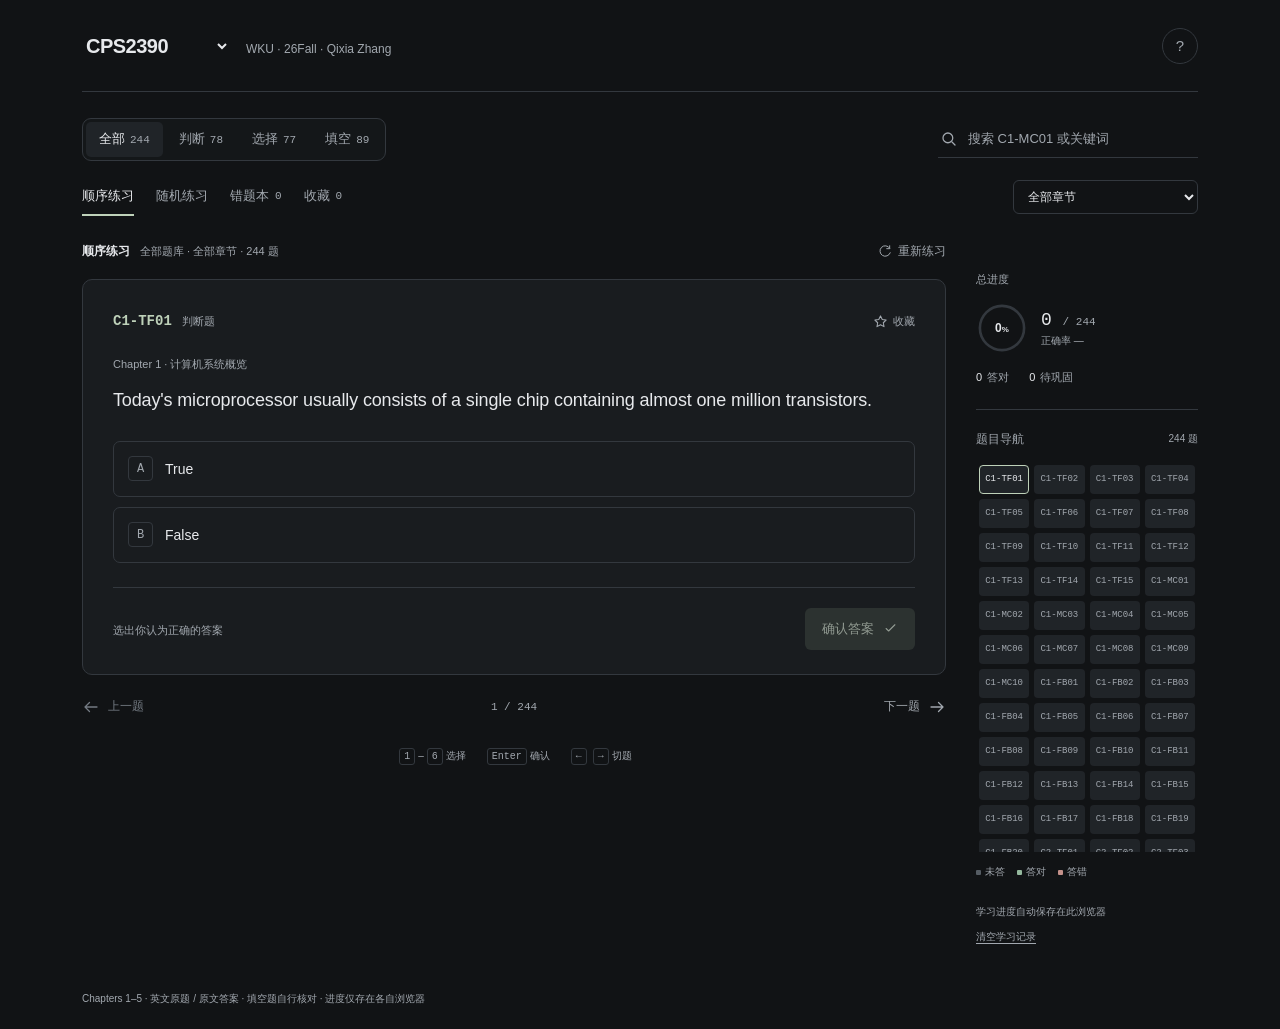
==== index.html @ 34bff373 "Standardize Fall 2026 course metadata, documentation, and repository links" ====
<!doctype html>
<html lang="zh-CN">
<head>
<meta charset="utf-8">
<meta name="viewport" content="width=device-width, initial-scale=1">
<meta name="theme-color" content="#111315">
<meta name="description" content="Wenzhou-Kean CPS2390 Fall 2026 TestBank for Qixia Zhang: 244 questions across Chapters 1–5, including true/false, multiple choice, and fill in the blanks.">
<link rel="icon" href="data:image/svg+xml,%3Csvg xmlns='http://www.w3.org/2000/svg' viewBox='0 0 32 32'%3E%3Crect width='32' height='32' rx='7' fill='%23191c1f'/%3E%3Cpath d='M8 8h6l2 2 2-2h6v16h-6l-2 1-2-1H8zM16 10v15' fill='none' stroke='%23bed1b9' stroke-width='1.5'/%3E%3C/svg%3E">
<title>WKU CPS2390 · Qixia Zhang · 26Fall Practice</title>
<style>
:root{color-scheme:dark;--bg:#111315;--surface:#191c1f;--raised:#202428;--line:#33383e;--ink:#e7e9ec;--muted:#a2a8af;--accent:#bed1b9;--green:#b4d4b8;--red:#e5aaa4;--soft-green:#223029;--soft-red:#352724}
*{box-sizing:border-box}body{margin:0;background:var(--bg);color:var(--ink);font:15px/1.6 -apple-system,BlinkMacSystemFont,"Segoe UI","PingFang SC","Microsoft YaHei",sans-serif}button,input,select{font:inherit;color:inherit}button{cursor:pointer}button,input,select,a{ -webkit-tap-highlight-color:transparent}button{transition:background .15s,border-color .15s}button:disabled{cursor:default}button:focus-visible,input:focus-visible,select:focus-visible,a:focus-visible,summary:focus-visible{outline:2px solid var(--accent);outline-offset:4px}button:active:not(:disabled){transform:translateY(1px)}a{color:var(--accent)}[hidden]{display:none!important}svg{width:18px;height:18px;flex-shrink:0;fill:none;stroke:currentColor;stroke-width:1.7;stroke-linecap:round;stroke-linejoin:round}.sr-only{position:absolute;width:1px;height:1px;padding:0;overflow:hidden;clip:rect(0,0,0,0)}.skip-link{position:fixed;top:0;left:16px;z-index:3;padding:10px;background:var(--raised);transform:translateY(-150%)}.skip-link:focus{transform:translateY(0)}
.app{max-width:1180px;margin:0 auto;padding:0 32px}.topbar{min-height:92px;display:flex;align-items:center;justify-content:space-between;gap:24px;border-bottom:1px solid var(--line)}.brand{display:flex;align-items:baseline;gap:16px;flex-wrap:wrap}.brand h1{font-size:20px;font-weight:650;letter-spacing:-.5px;margin:0}.brand span{font-size:12px;color:var(--muted)}.help-btn{width:36px;height:36px;background:transparent;border:1px solid var(--line);border-radius:50%;color:var(--muted)}.help-btn:hover{color:var(--ink);background:var(--raised)}
.toolbar{padding:26px 0 22px;display:grid;gap:18px}.filter-row,.practice-row{display:flex;align-items:center;justify-content:space-between;gap:16px}.bank-tabs{display:flex;gap:3px;padding:3px;border:1px solid var(--line);border-radius:9px;background:#141719}.bank-tabs button{background:transparent;border:0;padding:7px 13px;border-radius:5px;color:var(--muted);font-size:13px;white-space:nowrap}.bank-tabs button.active{color:var(--ink);background:var(--raised)}.bank-tabs small{font:11px/1.4 ui-monospace,SFMono-Regular,monospace;margin-left:5px;color:var(--muted)}.search-box{display:flex;align-items:center;gap:8px;color:var(--muted);border-bottom:1px solid var(--line);padding:7px 2px;width:260px}.search-box input{background:transparent;border:0;outline:none;width:100%;min-width:0;font-size:13px}.search-box:focus-within{border-color:var(--accent)}.search-box input::placeholder{color:var(--muted)}
.modes{display:flex;gap:22px;flex-wrap:wrap}.mode{display:flex;align-items:center;gap:6px;background:none;border:0;border-bottom:2px solid transparent;padding:7px 0;color:var(--muted);font-size:13px}.mode.active{color:var(--ink);border-color:var(--accent)}.mode:hover{color:var(--ink)}.count{font:11px ui-monospace,SFMono-Regular,monospace;color:var(--muted)}.mode .count:empty{display:none}select{max-width:240px;font-size:12px;background:var(--bg);border:1px solid var(--line);border-radius:6px;padding:8px 30px 8px 10px}.layout{display:grid;grid-template-columns:minmax(0,1fr) 222px;gap:30px;align-items:start}.practice-column{min-width:0}.scope{display:flex;justify-content:space-between;align-items:center;gap:12px;margin:0 0 14px}.scope-title{font-size:12px;font-weight:600}.scope-title small{font-size:11px;color:var(--muted);font-weight:400;margin-left:10px}.text-btn{display:inline-flex;align-items:center;gap:6px;padding:4px 0;background:none;border:0;color:var(--muted);font-size:12px}.text-btn:hover{color:var(--ink)}.text-btn svg{width:14px;height:14px}
.question-card{padding:28px 30px 24px;background:var(--surface);border:1px solid var(--line);border-radius:10px;scroll-margin-top:20px;overflow-wrap:anywhere}.question-top{display:flex;justify-content:space-between;align-items:center;gap:10px;margin-bottom:16px}.question-id{display:flex;gap:10px;align-items:baseline}.question-id strong{font:600 14px ui-monospace,SFMono-Regular,monospace;color:var(--accent)}.question-id small{font-size:11px;color:var(--muted)}.bookmark{display:flex;align-items:center;gap:5px;font-size:11px;background:none;border:0;color:var(--muted);padding:5px 0}.bookmark svg{width:15px;height:15px}.bookmark.active{color:var(--accent)}.bookmark.active svg{fill:var(--accent)}.question-tag{font-size:11px;color:var(--muted)}.question-text{font-size:19px;font-weight:550;line-height:1.7;letter-spacing:-.15px;margin:10px 0 25px;overflow-wrap:anywhere}.options{display:grid;gap:10px}.option{display:flex;gap:12px;align-items:center;width:100%;min-height:56px;padding:12px 14px;text-align:left;border:1px solid var(--line);border-radius:7px;background:transparent;font-size:14px;line-height:1.6}.option:not(:disabled):hover{background:var(--raised);border-color:#59616b}.letter{display:grid;place-items:center;width:25px;height:25px;flex-shrink:0;font:12px ui-monospace,SFMono-Regular,monospace;color:var(--muted);border:1px solid var(--line);border-radius:4px}.option-copy{flex:1;overflow-wrap:anywhere}.option.selected{background:var(--raised);border-color:var(--accent)}.option.selected .letter{color:var(--accent);border-color:var(--accent)}.option.correct{background:var(--soft-green);border-color:#5c8065}.option.correct .letter{color:var(--green);border-color:#63836b}.option.incorrect{background:var(--soft-red);border-color:#a47570}.option.incorrect .letter{color:var(--red);border-color:#a47570}.result-icon{font-weight:650;color:var(--green)}.incorrect .result-icon{color:var(--red)}.option:disabled{opacity:1}.card-footer{display:flex;justify-content:space-between;align-items:center;gap:12px;margin-top:24px;padding-top:20px;border-top:1px solid var(--line)}.hint{font-size:11px;color:var(--muted)}.primary,.secondary{display:inline-flex;justify-content:center;align-items:center;gap:9px;min-height:42px;border-radius:6px;padding:9px 16px;font-size:13px;font-weight:550;border:1px solid transparent}.primary{background:var(--accent);color:#182219}.primary:hover{background:#d1dfcd}.primary:disabled{background:#2c3230;color:#929b92}.secondary{background:transparent;border-color:var(--line);color:var(--ink)}.secondary:hover{background:var(--raised)}.primary svg{width:15px;height:15px}
.explanation{margin-top:22px;padding:18px 18px 18px 20px;border-left:2px solid #739b7d;background:#1c2721;border-radius:0 6px 6px 0}.explanation.wrong{background:#2b2421;border-color:#b78d78}.feedback-title{display:flex;align-items:center;gap:7px;color:var(--green);font-size:13px;font-weight:600}.explanation.wrong .feedback-title{color:#e2baa2}.explanation p{margin:10px 0 0;line-height:1.9;font-size:13px;color:#d1dbd2;overflow-wrap:anywhere}.source-note{margin-top:14px;border-top:1px solid #39483d;padding-top:12px;font-size:11px;line-height:1.8;color:#b4c2b6}.source-note strong{display:block;font-weight:550;margin-bottom:4px}.navigation{display:flex;justify-content:space-between;align-items:center;gap:10px;margin:12px 0 0}.nav-btn{display:flex;align-items:center;gap:8px;border:0;background:none;color:var(--muted);padding:10px 0;font-size:12px}.nav-btn:hover{color:var(--ink)}.nav-btn:disabled{color:#747b83}.position{font:11px ui-monospace,SFMono-Regular,monospace;color:var(--muted)}.keyboard-tips{display:flex;justify-content:center;gap:18px;font-size:10px;color:var(--muted);margin-top:22px}kbd{font:10px ui-monospace,SFMono-Regular,monospace;border:1px solid var(--line);padding:2px 4px;border-radius:3px;margin:0 3px}
.right-column{padding-top:33px}.progress-panel{border-bottom:1px solid var(--line);padding-bottom:22px;margin-bottom:20px}.progress-panel h2{font-size:11px;font-weight:500;color:var(--muted);margin:0 0 14px}.progress-summary{display:flex;align-items:center;gap:13px}.ring{position:relative;display:grid;place-items:center;width:52px;height:52px;flex-shrink:0}.ring svg{position:absolute;width:52px;height:52px;transform:rotate(-90deg);stroke-width:4}.ring circle{fill:none;stroke:var(--line)}.ring circle.fill{stroke:var(--accent);stroke-dasharray:213.63;stroke-dashoffset:213.63}.ring strong{font-size:12px;font-weight:550}.ring small{font-size:8px}.progress-copy b{font:500 18px ui-monospace,SFMono-Regular,monospace}.progress-copy b span{font-size:11px;color:var(--muted)}.progress-copy p{margin:1px 0 0;color:var(--muted);font-size:10px}.mini-stats{display:flex;gap:20px;margin-top:15px;font-size:11px;color:var(--muted)}.mini-stats strong{font-weight:500;font-variant-numeric:tabular-nums;color:var(--ink);margin-right:5px}.map-panel summary{display:flex;align-items:center;justify-content:space-between;list-style:none;cursor:pointer;font-size:12px;color:var(--muted);padding-bottom:13px}.map-panel summary::-webkit-details-marker{display:none}.map-panel summary span:last-child{font-size:10px}.map-grid{display:grid;grid-template-columns:repeat(5,minmax(0,1fr));gap:5px;max-height:390px;overflow:auto;scrollbar-width:thin;scrollbar-color:#4b5157 transparent;padding:3px}.q-dot{height:29px;border:1px solid transparent;border-radius:4px;background:#202428;color:var(--muted);font:10px ui-monospace,SFMono-Regular,monospace;padding:0}.q-dot:hover{background:#353b41}.q-dot.correct{background:#26392c;color:#c0d9c5}.q-dot.incorrect{background:#3d2d2a;color:#e2b3ad}.q-dot.current{border-color:var(--accent);color:var(--ink)}.q-dot.saved{text-decoration:underline;text-underline-offset:3px}.map-empty{grid-column:1/-1;font-size:12px;color:var(--muted)}.legend{display:flex;gap:12px;margin-top:12px;font-size:10px;color:var(--muted)}.legend i{display:inline-block;width:5px;height:5px;border-radius:1px;background:#555c63;margin-right:4px}.legend i.correct{background:#94b89d}.legend i.incorrect{background:#c4918a}.privacy-note{font-size:10px;line-height:1.9;color:var(--muted);margin:22px 0 0}.reset-btn{background:none;border:0;color:var(--muted);font-size:10px;padding:8px 0;text-decoration:underline;text-underline-offset:3px}.footer-note{margin:38px 0 22px;color:var(--muted);font-size:10px}.empty{text-align:center;padding:50px 10px}.empty h2{font-size:18px}.empty p{font-size:13px;color:var(--muted)}.empty>svg{color:var(--accent);width:30px;height:30px}.matrix{display:inline-grid;grid-template-columns:repeat(var(--cols),max-content);gap:1px 11px;padding:2px 8px;margin:0 4px;vertical-align:middle;border-left:1px solid currentColor;border-right:1px solid currentColor;font-size:.92em;line-height:1.4}.matrix span{text-align:center}
.storage-warning{background:var(--soft-red);color:var(--red);padding:12px 16px;font-size:12px;margin-top:18px;border-radius:6px}dialog{max-width:520px;width:calc(100% - 32px);padding:27px;background:var(--surface);color:var(--ink);border:1px solid var(--line);border-radius:10px;max-height:85dvh;overflow:auto}dialog::backdrop{background:#0009}dialog h2{font-size:20px;margin:0 0 14px}dialog p,dialog li{font-size:13px;line-height:1.9;color:var(--muted)}dialog ul{padding-left:20px}.dialog-actions{display:flex;justify-content:flex-end;gap:10px;margin-top:22px}.summary-number{font-size:38px;color:var(--accent)}.summary-number small{font-size:14px;color:var(--muted)}.summary-stats{display:flex;justify-content:space-between;gap:14px;margin-top:20px}.summary-stats b,.summary-stats span{display:block}.summary-stats b{font-size:20px}.summary-stats span{font-size:11px;color:var(--muted)}.toast{position:fixed;bottom:22px;left:50%;transform:translateX(-50%);max-width:90%;padding:10px 16px;background:var(--raised);border:1px solid var(--line);border-radius:7px;color:var(--ink);font-size:12px;z-index:5}
@media(max-width:900px){.app{padding:0 24px}.layout{grid-template-columns:minmax(0,1fr) 190px;gap:22px}.question-card{padding:24px}.scope-title small{display:block;margin:2px 0 0}.modes{gap:17px}.question-text{font-size:18px}}
@media(max-width:700px){.app{padding:0 18px}.topbar{min-height:76px}.brand{display:block}.brand h1{font-size:18px}.brand span{font-size:10px}.toolbar{padding:20px 0;gap:15px}.filter-row{align-items:stretch;flex-direction:column;gap:12px}.bank-tabs{align-self:flex-start}.search-box{width:100%}.practice-row{align-items:stretch;flex-direction:column;gap:13px}.modes{gap:0;justify-content:space-between}.mode{font-size:12px;min-height:38px}select{width:100%;max-width:none;min-height:40px}.layout{display:flex;flex-direction:column;gap:20px}.practice-column,.right-column{width:100%}.question-card{padding:20px 18px}.question-text{font-size:17px;line-height:1.75;margin-bottom:22px}.option{font-size:13px;min-height:56px;padding:11px 12px}.scope{align-items:center}.card-footer{gap:10px}.hint{font-size:10px}.primary{padding:10px 13px;font-size:12px;white-space:nowrap}.right-column{padding-top:0;display:grid;grid-template-columns:1fr;gap:0}.progress-panel{margin:0 0 18px;padding-bottom:18px}.progress-panel h2{margin-bottom:11px}.progress-summary{display:inline-flex;vertical-align:middle}.mini-stats{display:inline-flex;margin:0 0 0 24px;vertical-align:middle;gap:16px}.map-grid{grid-template-columns:repeat(8,minmax(0,1fr));max-height:210px}.privacy-note{margin-top:18px}.keyboard-tips{display:none}.footer-note{margin:20px 0;font-size:9px}.question-id small{font-size:10px}.explanation{padding:15px}.explanation p{font-size:12px}.map-panel summary{min-height:40px}}
@media(max-width:360px){.app{padding:0 13px}.question-card{padding:18px 14px}.bank-tabs button{padding:7px 10px}.bank-tabs small{margin-left:3px}.mini-stats{margin-left:13px;gap:10px}.hint{max-width:105px;display:block}.mode{font-size:11px}}
@media(prefers-reduced-motion:reduce){*,*::before,*::after{transition:none!important;animation:none!important;scroll-behavior:auto!important}}
.course-select{max-width:none;border:0;background:transparent;color:var(--ink);font-size:20px;font-weight:650;letter-spacing:-.5px;padding:4px 26px 4px 0;width:auto;cursor:pointer}.course-select:hover{color:var(--accent)}.course-select option{background:var(--surface);font-size:14px}@media(max-width:700px){.course-select{font-size:18px;min-height:36px}.brand>span{display:block}}

.question-text{white-space:pre-wrap;tab-size:4;font-size:18px;font-weight:500;line-height:1.7}.map-grid{grid-template-columns:repeat(4,minmax(0,1fr))}.q-dot{font-size:9px}.fill-fields{display:grid;gap:12px}.fill-label{display:grid;grid-template-columns:55px minmax(0,1fr);gap:10px;align-items:center}.fill-label>span{font-size:12px;color:var(--muted)}.fill-label input{width:100%;background:var(--bg);border:1px solid var(--line);border-radius:6px;padding:11px 12px;font-size:14px}.fill-label input[readonly]{color:var(--muted)}.fill-hint{font-size:11px;color:var(--muted);margin:14px 0 0}.reference-answers{font-size:14px;line-height:1.9;padding-left:24px;overflow-wrap:anywhere;color:var(--ink)}.self-grade{display:flex;gap:10px;margin-top:18px}.explanation p{color:var(--ink)}@media(max-width:700px){.question-text{font-size:16px}.map-grid{grid-template-columns:repeat(6,minmax(0,1fr))}.bank-tabs{align-self:stretch}.bank-tabs button{flex:1;padding-left:8px;padding-right:8px}.bank-tabs small{margin-left:3px}.fill-label{grid-template-columns:46px minmax(0,1fr);gap:8px}}@media(max-width:360px){.map-grid{grid-template-columns:repeat(5,minmax(0,1fr))}.bank-tabs button{padding-left:5px;padding-right:5px}.bank-tabs small{font-size:10px}}
</style>
</head>
<body>
<svg width="0" height="0" style="position:absolute" aria-hidden="true"><defs>
<symbol id="i-book" viewBox="0 0 24 24"><path d="M3 4h6a4 4 0 0 1 3 1.5A4 4 0 0 1 15 4h6v15h-6a4 4 0 0 0-3 1.5A4 4 0 0 0 9 19H3zM12 6v14"/></symbol>
<symbol id="i-list" viewBox="0 0 24 24"><path d="M8 6h12M8 12h12M8 18h12M3 6h.01M3 12h.01M3 18h.01"/></symbol>
<symbol id="i-shuffle" viewBox="0 0 24 24"><path d="M3 6h3c5 0 7 12 12 12h3M18 15l3 3-3 3M3 18h3c2 0 4-3 5-5M13 9c2-3 3-3 5-3h3M18 3l3 3-3 3"/></symbol>
<symbol id="i-error" viewBox="0 0 24 24"><path d="M9 3H5a2 2 0 0 0-2 2v14a2 2 0 0 0 2 2h14a2 2 0 0 0 2-2v-4M15 3h6v6M13 11l8-8M7 12v5h5"/></symbol>
<symbol id="i-star" viewBox="0 0 24 24"><path d="m12 3 2.8 5.7 6.2.9-4.5 4.4 1.1 6.2-5.6-3-5.6 3 1.1-6.2L3 9.6l6.2-.9z"/></symbol>
<symbol id="i-arrow" viewBox="0 0 24 24"><path d="M4 12h16M14 6l6 6-6 6"/></symbol>
<symbol id="i-back" viewBox="0 0 24 24"><path d="M20 12H4M10 6l-6 6 6 6"/></symbol>
<symbol id="i-check" viewBox="0 0 24 24"><path d="m5 12 4 4 10-10"/></symbol>
<symbol id="i-refresh" viewBox="0 0 24 24"><path d="M20 7a9 9 0 1 0 1 8M20 3v5h-5"/></symbol>
<symbol id="i-search" viewBox="0 0 24 24"><circle cx="10.5" cy="10.5" r="6.5"/><path d="m16 16 4 4"/></symbol>
<symbol id="i-bulb" viewBox="0 0 24 24"><path d="M9 18h6M9 21h6M8 14a7 7 0 1 1 8 0l-1 4H9z"/></symbol>
</defs></svg>
<a class="skip-link" href="#question">跳到当前题目</a>
<div class="app">
<header class="topbar"><div class="brand"><h1 class="sr-only">CPS2390 TestBank</h1><label><span class="sr-only">切换课程</span><select id="course-select" class="course-select" aria-label="切换课程"><option value="math">MATH 3700</option><option value="cps" selected>CPS2390</option></select></label><span>WKU · 26Fall · Qixia Zhang</span></div><button id="help" class="help-btn" aria-label="使用说明与快捷键">?</button></header>
<div id="storage-warning" class="storage-warning" hidden>浏览器未允许保存本地数据，进度仅在本次打开期间保留。</div>
<main>
<section class="toolbar" aria-label="练习筛选">
 <div class="filter-row"><nav class="bank-tabs" aria-label="选择题库"><button data-bank="all">全部<small>244</small></button><button data-bank="tf">判断<small>78</small></button><button data-bank="mc">选择<small>77</small></button><button data-bank="fill">填空<small>89</small></button></nav><label class="search-box"><svg aria-hidden="true"><use href="#i-search"/></svg><input id="search" type="search" placeholder="搜索 C1-MC01 或关键词" aria-label="搜索题号或关键词" autocomplete="off"></label></div>
 <div class="practice-row"><nav class="modes" aria-label="练习模式"><button class="mode" data-mode="all">顺序练习</button><button class="mode" data-mode="random">随机练习</button><button class="mode" data-mode="wrong">错题本 <span id="wrong-count" class="count">0</span></button><button class="mode" data-mode="saved">收藏 <span id="saved-count" class="count">0</span></button></nav><label><span class="sr-only">选择章节</span><select id="chapter-select" aria-label="选择章节"></select></label></div>
</section>
<div class="layout">
 <section class="practice-column" aria-label="答题区"><div class="scope"><div id="scope-title" class="scope-title"></div><button id="restart" class="text-btn"><svg aria-hidden="true"><use href="#i-refresh"/></svg>重新练习</button></div><article class="question-card" id="question" tabindex="-1"></article><div class="navigation" id="navigation"><button id="prev" class="nav-btn"><svg aria-hidden="true"><use href="#i-back"/></svg>上一题</button><span id="position" class="position"></span><button id="next" class="nav-btn">下一题<svg aria-hidden="true"><use href="#i-arrow"/></svg></button></div><div class="keyboard-tips"><span><kbd>1</kbd>–<kbd>6</kbd>选择</span><span><kbd>Enter</kbd>确认</span><span><kbd>←</kbd><kbd>→</kbd>切题</span></div></section>
 <aside class="right-column" aria-label="学习进度与题目导航"><section class="progress-panel"><h2>总进度</h2><div class="progress-summary"><div class="ring"><svg viewBox="0 0 80 80" aria-hidden="true"><circle cx="40" cy="40" r="34"/><circle id="progress-ring" class="fill" cx="40" cy="40" r="34"/></svg><strong><span id="coverage">0</span><small>%</small></strong></div><div class="progress-copy"><b id="done-stat">0 <span>/ 244</span></b><p id="accuracy">正确率 —</p></div></div><div class="mini-stats"><span><strong id="correct-stat">0</strong>答对</span><span><strong id="wrong-stat">0</strong>待巩固</span></div></section><details class="map-panel" open><summary><span>题目导航</span><span id="map-count">244 题</span></summary><div id="map" class="map-grid" aria-label="点击题号跳转"></div><div class="legend"><span><i></i>未答</span><span><i class="correct"></i>答对</span><span><i class="incorrect"></i>答错</span></div></details><p class="privacy-note" id="save-status">学习进度自动保存在此浏览器</p><button id="reset" class="reset-btn">清空学习记录</button></aside>
</div>
</main>
<footer class="footer-note">Chapters 1–5 · 英文原题 / 原文答案 · 填空题自行核对 · 进度仅存在各自浏览器</footer>
</div>
<noscript><p>请启用 JavaScript 后使用练习题库。</p></noscript>
<div class="toast" id="toast" role="status" hidden></div>
<dialog id="help-dialog" aria-labelledby="help-title"><h2 id="help-title">练习说明</h2><p>WKU · CPS2390 · Qixia Zhang · 26Fall。题目来自提供的五份 Patt/Patel《Introduction to Computing Systems》TestBank 文件，覆盖 Chapters 1–5，共 244 道。</p><ul><li>判断题和选择题：选择选项后确认，按原文答案判分。部分选择题有 5–6 个选项。</li><li>填空题：可先输入各空答案，点击「查看答案」后对照原文参考答案，再点击「答对了」或「需巩固」完成自评。未自评时不会计入完成进度。</li><li>题号包含章节和题型，如 C1-MC01。TF 为判断、MC 为选择、FB 为填空。原文重复题号加 b，跳号保留，不补造题目。</li><li>可以按章节、题型、随机、错题和收藏练习。原文答案的已发现疑点会随答案单独提示。</li></ul><p>快捷键：1–6 或 A–F 选择，Enter 确认，左右方向键切题，S 收藏。填空框中的 Enter 用于查看参考答案。</p><p>记录只保存在当前浏览器，不上传、不与其他人共享。MATH3700 与 CPS2390 使用独立记录。清除浏览数据会清除进度。下载此 HTML 可离线练习；顶部课程切换需要联网。</p><p>这是独立复习工具；题库版权归原作者，教师与学期信息由使用者提供。</p><div class="dialog-actions"><button id="help-reset" class="secondary">清空记录</button><button class="primary" data-close="help-dialog">继续练习</button></div></dialog>
<dialog id="reset-dialog" aria-labelledby="reset-title"><h2 id="reset-title">清空学习记录？</h2><p>将清除此浏览器中 CPS2390 的答题、自评、错题、收藏与位置。MATH3700 记录不受影响。此操作无法撤销。</p><div class="dialog-actions"><button class="secondary" data-close="reset-dialog">保留记录</button><button id="confirm-reset" class="primary">确认清空</button></div></dialog>
<dialog id="summary-dialog" aria-labelledby="summary-title"><h2 id="summary-title">本轮练习</h2><div id="summary-body"></div><div class="dialog-actions"><button class="secondary" data-close="summary-dialog">返回题目</button><button id="summary-next" class="primary">继续未答</button></div></dialog>
<script id="quiz-data" type="application/json">{"course": {"code": "CPS2390", "school": "Wenzhou-Kean University", "instructor": "Qixia Zhang", "term": "26Fall", "storage_key": "cps2390-testbank-v1"}, "chapters": [{"name": "计算机系统概览", "english": "Welcome Aboard"}, {"name": "数据与运算", "english": "Bits, Data Types, and Operations"}, {"name": "数字逻辑", "english": "Digital Logic Structures"}, {"name": "冯诺依曼模型", "english": "The von Neumann Model"}, {"name": "LC-3 指令集", "english": "The LC-3"}], "questions": [{"id": 1, "chapter": 0, "bank": "tf", "type": "tf", "label": "C1-TF01", "source_file": "chap01tq.doc", "source_number": 1, "source_occurrence": 1, "source_text": "Today's microprocessor usually consists of a single chip containing almost one million transistors.  (F)", "note": "题库版权年份为 2004；涉及硬件规模的描述按原题历史语境理解。", "explanation": "", "text": "Today's microprocessor usually consists of a single chip containing almost one million transistors.", "options": ["True", "False"], "answer": "B", "source_answer": "F"}, {"id": 2, "chapter": 0, "bank": "tf", "type": "tf", "label": "C1-TF02", "source_file": "chap01tq.doc", "source_number": 2, "source_occurrence": 1, "source_text": "Ambiguity is an important reason why one cannot program a computer in English.  (T)", "note": "", "explanation": "", "text": "Ambiguity is an important reason why one cannot program a computer in English.", "options": ["True", "False"], "answer": "A", "source_answer": "T"}, {"id": 3, "chapter": 0, "bank": "tf", "type": "tf", "label": "C1-TF03", "source_file": "chap01tq.doc", "source_number": 3, "source_occurrence": 1, "source_text": "Fortran is a natural language. (F)", "note": "", "explanation": "", "text": "Fortran is a natural language.", "options": ["True", "False"], "answer": "B", "source_answer": "F"}, {"id": 4, "chapter": 0, "bank": "tf", "type": "tf", "label": "C1-TF04", "source_file": "chap01tq.doc", "source_number": 4, "source_occurrence": 1, "source_text": "COBOL is a mechanical language. (T)", "note": "", "explanation": "", "text": "COBOL is a mechanical language.", "options": ["True", "False"], "answer": "A", "source_answer": "T"}, {"id": 5, "chapter": 0, "bank": "tf", "type": "tf", "label": "C1-TF05", "source_file": "chap01tq.doc", "source_number": 5, "source_occurrence": 1, "source_text": "It is likely that a program written in a (low level) language for one ISA will also run on a computer having a different ISA. (F)", "note": "", "explanation": "", "text": "It is likely that a program written in a (low level) language for one ISA will also run on a computer having a different ISA.", "options": ["True", "False"], "answer": "B", "source_answer": "F"}, {"id": 6, "chapter": 0, "bank": "tf", "type": "tf", "label": "C1-TF06", "source_file": "chap01tq.doc", "source_number": 6, "source_occurrence": 1, "source_text": "COBOL is a low-level language because its programs provide a very low level of detail into the inner workings the underlying business model that is being programmed. (F)", "note": "", "explanation": "", "text": "COBOL is a low-level language because its programs provide a very low level of detail into the inner workings the underlying business model that is being programmed.", "options": ["True", "False"], "answer": "B", "source_answer": "F"}, {"id": 7, "chapter": 0, "bank": "tf", "type": "tf", "label": "C1-TF07", "source_file": "chap01tq.doc", "source_number": 7, "source_occurrence": 1, "source_text": "Most ISAs are implemented by more than one very different microarchitecture. (T)", "note": "", "explanation": "", "text": "Most ISAs are implemented by more than one very different microarchitecture.", "options": ["True", "False"], "answer": "A", "source_answer": "T"}, {"id": 8, "chapter": 0, "bank": "tf", "type": "tf", "label": "C1-TF08", "source_file": "chap01tq.doc", "source_number": 8, "source_occurrence": 1, "source_text": "Some ISAs are implemented by chips designed by multiple manufacturers. (T)", "note": "", "explanation": "", "text": "Some ISAs are implemented by chips designed by multiple manufacturers.", "options": ["True", "False"], "answer": "A", "source_answer": "T"}, {"id": 9, "chapter": 0, "bank": "tf", "type": "tf", "label": "C1-TF09", "source_file": "chap01tq.doc", "source_number": 9, "source_occurrence": 1, "source_text": "Keyboard, card reader, scanner, and disks are all examples of input devices. (T)", "note": "", "explanation": "", "text": "Keyboard, card reader, scanner, and disks are all examples of input devices.", "options": ["True", "False"], "answer": "A", "source_answer": "T"}, {"id": 10, "chapter": 0, "bank": "tf", "type": "tf", "label": "C1-TF10", "source_file": "chap01tq.doc", "source_number": 10, "source_occurrence": 1, "source_text": "Monitor, printer output, and disks are all examples of output devices. (T)", "note": "", "explanation": "", "text": "Monitor, printer output, and disks are all examples of output devices.", "options": ["True", "False"], "answer": "A", "source_answer": "T"}, {"id": 11, "chapter": 0, "bank": "tf", "type": "tf", "label": "C1-TF11", "source_file": "chap01tq.doc", "source_number": 11, "source_occurrence": 1, "source_text": "It is not possible to increase the accuracy of a value in a digital computer (F)", "note": "", "explanation": "", "text": "It is not possible to increase the accuracy of a value in a digital computer", "options": ["True", "False"], "answer": "B", "source_answer": "F"}, {"id": 12, "chapter": 0, "bank": "tf", "type": "tf", "label": "C1-TF12", "source_file": "chap01tq.doc", "source_number": 12, "source_occurrence": 1, "source_text": "One way to improve an analog computer's accuracy is to use more finely tuned sensors (T)", "note": "", "explanation": "", "text": "One way to improve an analog computer's accuracy is to use more finely tuned sensors", "options": ["True", "False"], "answer": "A", "source_answer": "T"}, {"id": 13, "chapter": 0, "bank": "tf", "type": "tf", "label": "C1-TF13", "source_file": "chap01tq.doc", "source_number": 13, "source_occurrence": 1, "source_text": "Assembly language programs written for the Mac will run on the Mac after being assembled to the Mac's ISA.  They will also execute on the PC, after being assembled to the PC's ISA. (F)", "note": "", "explanation": "", "text": "Assembly language programs written for the Mac will run on the Mac after being assembled to the Mac's ISA.  They will also execute on the PC, after being assembled to the PC's ISA.", "options": ["True", "False"], "answer": "B", "source_answer": "F"}, {"id": 14, "chapter": 0, "bank": "tf", "type": "tf", "label": "C1-TF14", "source_file": "chap01tq.doc", "source_number": 14, "source_occurrence": 1, "source_text": "English can be used as a high level programming language because with care, one can state instructions precisely.  (F)", "note": "", "explanation": "", "text": "English can be used as a high level programming language because with care, one can state instructions precisely.", "options": ["True", "False"], "answer": "B", "source_answer": "F"}, {"id": 15, "chapter": 0, "bank": "tf", "type": "tf", "label": "C1-TF15", "source_file": "chap01tq.doc", "source_number": 15, "source_occurrence": 1, "source_text": "For each ISA there is exactly one microarchitecture which implements that ISA. (F)", "note": "", "explanation": "", "text": "For each ISA there is exactly one microarchitecture which implements that ISA.", "options": ["True", "False"], "answer": "B", "source_answer": "F"}, {"id": 16, "chapter": 0, "bank": "mc", "type": "mc", "label": "C1-MC01", "source_file": "chap01tq.doc", "source_number": 1, "source_occurrence": 1, "source_text": "Which of the following is not a high level language?\n\na. Fortran\nb. C++\nc. Assembly language\nd. COBOL\n\nAnswer: c", "note": "", "explanation": "", "text": "Which of the following is not a high level language?", "options": ["Fortran", "C++", "Assembly language", "COBOL"], "answer": "C", "source_answer": "C"}, {"id": 17, "chapter": 0, "bank": "mc", "type": "mc", "label": "C1-MC02", "source_file": "chap01tq.doc", "source_number": 2, "source_occurrence": 1, "source_text": "Which of the following is not an output device?\n\na. Keyboard\nb. Printer\nc. Monitor\nd. Disk\n\nAnswer: a", "note": "", "explanation": "", "text": "Which of the following is not an output device?", "options": ["Keyboard", "Printer", "Monitor", "Disk"], "answer": "A", "source_answer": "A"}, {"id": 18, "chapter": 0, "bank": "mc", "type": "mc", "label": "C1-MC03", "source_file": "chap01tq.doc", "source_number": 3, "source_occurrence": 1, "source_text": "Which of the following is not a natural language?\n\na. Greek\nb. Latin\nc. French\nd. Fortran\n\nAnswer: d", "note": "", "explanation": "", "text": "Which of the following is not a natural language?", "options": ["Greek", "Latin", "French", "Fortran"], "answer": "D", "source_answer": "D"}, {"id": 19, "chapter": 0, "bank": "mc", "type": "mc", "label": "C1-MC04", "source_file": "chap01tq.doc", "source_number": 4, "source_occurrence": 1, "source_text": "An algorithm is a step-by-step procedure, characterized by:\n\na. finiteness\nb. effective computability\nc. definiteness\nd. all of the above.\n\nAnswer: d", "note": "", "explanation": "", "text": "An algorithm is a step-by-step procedure, characterized by:", "options": ["finiteness", "effective computability", "definiteness", "all of the above."], "answer": "D", "source_answer": "D"}, {"id": 20, "chapter": 0, "bank": "mc", "type": "mc", "label": "C1-MC05", "source_file": "chap01tq.doc", "source_number": 5, "source_occurrence": 1, "source_text": "A program can be translated into the ISA of a processor by means of:\n\na. a compiler\nb. an assembler\nc. an interpreter\nd. all of the above\n\nAnswer: d", "note": "", "explanation": "", "text": "A program can be translated into the ISA of a processor by means of:", "options": ["a compiler", "an assembler", "an interpreter", "all of the above"], "answer": "D", "source_answer": "D"}, {"id": 21, "chapter": 0, "bank": "mc", "type": "mc", "label": "C1-MC06", "source_file": "chap01tq.doc", "source_number": 6, "source_occurrence": 1, "source_text": "An analog value can be:\n\na. a measurement of the resistance of a spring\nb. a sequence of four single digit integers\nc. a sequence of four 0s and 1s\nd. all of the above\n\nAnswer: a", "note": "", "explanation": "", "text": "An analog value can be:", "options": ["a measurement of the resistance of a spring", "a sequence of four single digit integers", "a sequence of four 0s and 1s", "all of the above"], "answer": "A", "source_answer": "A"}, {"id": 22, "chapter": 0, "bank": "mc", "type": "mc", "label": "C1-MC07", "source_file": "chap01tq.doc", "source_number": 7, "source_occurrence": 1, "source_text": "A computer system contains:\n\na. a cpu\nb. memory\nc. at least one output device\nd. all of the above\n\nAnswer: d", "note": "", "explanation": "", "text": "A computer system contains:", "options": ["a cpu", "memory", "at least one output device", "all of the above"], "answer": "D", "source_answer": "D"}, {"id": 23, "chapter": 0, "bank": "mc", "type": "mc", "label": "C1-MC08", "source_file": "chap01tq.doc", "source_number": 8, "source_occurrence": 1, "source_text": "The following is an example of an ISA:\n\na. Power-PC\nb. Power bar\nc. Power PC 641\nd. All of the above\n\nAnswer: a", "note": "", "explanation": "", "text": "The following is an example of an ISA:", "options": ["Power-PC", "Power bar", "Power PC 641", "All of the above"], "answer": "A", "source_answer": "A"}, {"id": 24, "chapter": 0, "bank": "mc", "type": "mc", "label": "C1-MC09", "source_file": "chap01tq.doc", "source_number": 9, "source_occurrence": 1, "source_text": "The following is an example of a microarchitecture:\n\na. Alpha 21064\nb. Alpha 21164\nc. Alpha 21264\nd. all of the above.\n\nAnswer: d", "note": "", "explanation": "", "text": "The following is an example of a microarchitecture:", "options": ["Alpha 21064", "Alpha 21164", "Alpha 21264", "all of the above."], "answer": "D", "source_answer": "D"}, {"id": 25, "chapter": 0, "bank": "mc", "type": "mc", "label": "C1-MC10", "source_file": "chap01tq.doc", "source_number": 10, "source_occurrence": 1, "source_text": "The following is an example of a device technology.\n\na. NMOS\nb. CMOS\nc. Gallium Arsenide\nd. All of the above\n\nAnswer: d", "note": "", "explanation": "", "text": "The following is an example of a device technology.", "options": ["NMOS", "CMOS", "Gallium Arsenide", "All of the above"], "answer": "D", "source_answer": "D"}, {"id": 26, "chapter": 0, "bank": "fill", "type": "fill", "label": "C1-FB01", "source_file": "chap01tq.doc", "source_number": 1, "source_occurrence": 1, "source_text": "A more precise term for the mechanism that directs the processing of instructions in the computer and also performs the actual processing is the (central processing unit).", "note": "", "explanation": "", "text": "A more precise term for the mechanism that directs the processing of instructions in the computer and also performs the actual processing is the ____[1].", "options": [], "answer": null, "answers": ["central processing unit"], "source_answer": ["central processing unit"]}, {"id": 27, "chapter": 0, "bank": "fill", "type": "fill", "label": "C1-FB02", "source_file": "chap01tq.doc", "source_number": 2, "source_occurrence": 1, "source_text": "A (computer system) consists of a processor, plus memory and various input devices and output devices.", "note": "", "explanation": "", "text": "A ____[1] consists of a processor, plus memory and various input devices and output devices.", "options": [], "answer": null, "answers": ["computer system"], "source_answer": ["computer system"]}, {"id": 28, "chapter": 0, "bank": "fill", "type": "fill", "label": "C1-FB03", "source_file": "chap01tq.doc", "source_number": 3, "source_occurrence": 1, "source_text": "There are basically two kinds of computers, (analog) in which the values processed are physical quantities, like actual voltage or distance, and (digital) in which the values processed are discrete and distinct values.", "note": "", "explanation": "", "text": "There are basically two kinds of computers, ____[1] in which the values processed are physical quantities, like actual voltage or distance, and ____[2] in which the values processed are discrete and distinct values.", "options": [], "answer": null, "answers": ["analog", "digital"], "source_answer": ["analog", "digital"]}, {"id": 29, "chapter": 0, "bank": "fill", "type": "fill", "label": "C1-FB04", "source_file": "chap01tq.doc", "source_number": 4, "source_occurrence": 1, "source_text": "(Alan Turing) came up with the idea of a universal computational device.", "note": "", "explanation": "", "text": "____[1] came up with the idea of a universal computational device.", "options": [], "answer": null, "answers": ["Alan Turing"], "source_answer": ["Alan Turing"]}, {"id": 30, "chapter": 0, "bank": "fill", "type": "fill", "label": "C1-FB05", "source_file": "chap01tq.doc", "source_number": 5, "source_occurrence": 1, "source_text": "(Natural languages) are languages spoken by people, (mechanical languages) are languages designed for use with a computer.", "note": "", "explanation": "", "text": "____[1] are languages spoken by people, ____[2] are languages designed for use with a computer.", "options": [], "answer": null, "answers": ["Natural languages", "mechanical languages"], "source_answer": ["Natural languages", "mechanical languages"]}, {"id": 31, "chapter": 0, "bank": "fill", "type": "fill", "label": "C1-FB06", "source_file": "chap01tq.doc", "source_number": 6, "source_occurrence": 1, "source_text": "(Ambiguity) makes natural language unsuited for writing computer programs, because the computer would never know which was several meanings the programmer intended.", "note": "", "explanation": "", "text": "____[1] makes natural language unsuited for writing computer programs, because the computer would never know which was several meanings the programmer intended.", "options": [], "answer": null, "answers": ["Ambiguity"], "source_answer": ["Ambiguity"]}, {"id": 32, "chapter": 0, "bank": "fill", "type": "fill", "label": "C1-FB07", "source_file": "chap01tq.doc", "source_number": 7, "source_occurrence": 1, "source_text": "(Algorithms) are step by step procedures, whose steps are definite and effectively computable, and the entire procedure is guaranteed to terminate.", "note": "", "explanation": "", "text": "____[1] are step by step procedures, whose steps are definite and effectively computable, and the entire procedure is guaranteed to terminate.", "options": [], "answer": null, "answers": ["Algorithms"], "source_answer": ["Algorithms"]}, {"id": 33, "chapter": 0, "bank": "fill", "type": "fill", "label": "C1-FB08", "source_file": "chap01tq.doc", "source_number": 8, "source_occurrence": 1, "source_text": "If a procedure contains the statement \"a pinch of salt,\" the procedure lacks (definiteness).", "note": "", "explanation": "", "text": "If a procedure contains the statement \"a pinch of salt,\" the procedure lacks ____[1].", "options": [], "answer": null, "answers": ["definiteness"], "source_answer": ["definiteness"]}, {"id": 34, "chapter": 0, "bank": "fill", "type": "fill", "label": "C1-FB09", "source_file": "chap01tq.doc", "source_number": 9, "source_occurrence": 1, "source_text": "If a procedure contains a statement that can not be carried out by a computer, the procedure lacks (effective computability).", "note": "", "explanation": "", "text": "If a procedure contains a statement that can not be carried out by a computer, the procedure lacks ____[1].", "options": [], "answer": null, "answers": ["effective computability"], "source_answer": ["effective computability"]}, {"id": 35, "chapter": 0, "bank": "fill", "type": "fill", "label": "C1-FB10", "source_file": "chap01tq.doc", "source_number": 10, "source_occurrence": 1, "source_text": "If for some inputs, a procedure never terminates, the procedure lacks (finiteness).", "note": "", "explanation": "", "text": "If for some inputs, a procedure never terminates, the procedure lacks ____[1].", "options": [], "answer": null, "answers": ["finiteness"], "source_answer": ["finiteness"]}, {"id": 36, "chapter": 0, "bank": "fill", "type": "fill", "label": "C1-FB11", "source_file": "chap01tq.doc", "source_number": 11, "source_occurrence": 1, "source_text": "Fortran, COBOL, C++ and Java are all examples of (high level languages).", "note": "", "explanation": "", "text": "Fortran, COBOL, C++ and Java are all examples of ____[1].", "options": [], "answer": null, "answers": ["high level languages"], "source_answer": ["high level languages"]}, {"id": 37, "chapter": 0, "bank": "fill", "type": "fill", "label": "C1-FB12", "source_file": "chap01tq.doc", "source_number": 12, "source_occurrence": 1, "source_text": "It is likely that a program written in a (high level) language for one ISA will also run on a computer having a different ISA.", "note": "", "explanation": "", "text": "It is likely that a program written in a ____[1] language for one ISA will also run on a computer having a different ISA.", "options": [], "answer": null, "answers": ["high level"], "source_answer": ["high level"]}, {"id": 38, "chapter": 0, "bank": "fill", "type": "fill", "label": "C1-FB13", "source_file": "chap01tq.doc", "source_number": 13, "source_occurrence": 1, "source_text": "Fortran, COBOL, C++ are known as (high level languages) as opposed to Assembly language, which is a (low level language).", "note": "", "explanation": "", "text": "Fortran, COBOL, C++ are known as ____[1] as opposed to Assembly language, which is a ____[2].", "options": [], "answer": null, "answers": ["high level languages", "low level language"], "source_answer": ["high level languages", "low level language"]}, {"id": 39, "chapter": 0, "bank": "fill", "type": "fill", "label": "C1-FB14", "source_file": "chap01tq.doc", "source_number": 14, "source_occurrence": 1, "source_text": "It is not likely that a program written in a (low level) language for one ISA will also run on a computer having a different ISA.", "note": "", "explanation": "", "text": "It is not likely that a program written in a ____[1] language for one ISA will also run on a computer having a different ISA.", "options": [], "answer": null, "answers": ["low level"], "source_answer": ["low level"]}, {"id": 40, "chapter": 0, "bank": "fill", "type": "fill", "label": "C1-FB15", "source_file": "chap01tq.doc", "source_number": 15, "source_occurrence": 1, "source_text": "Addressing modes and data types are elements of the (ISA).", "note": "", "explanation": "", "text": "Addressing modes and data types are elements of the ____[1].", "options": [], "answer": null, "answers": ["ISA"], "source_answer": ["ISA"]}, {"id": 41, "chapter": 0, "bank": "fill", "type": "fill", "label": "C1-FB16", "source_file": "chap01tq.doc", "source_number": 16, "source_occurrence": 1, "source_text": "(Addressing modes) are used to specify the mechanism that will be used to access an operand.", "note": "", "explanation": "", "text": "____[1] are used to specify the mechanism that will be used to access an operand.", "options": [], "answer": null, "answers": ["Addressing modes"], "source_answer": ["Addressing modes"]}, {"id": 42, "chapter": 0, "bank": "fill", "type": "fill", "label": "C1-FB17", "source_file": "chap01tq.doc", "source_number": 17, "source_occurrence": 1, "source_text": "PowerPC, SPARC, and x86 are all examples of (ISAs).", "note": "", "explanation": "", "text": "PowerPC, SPARC, and x86 are all examples of ____[1].", "options": [], "answer": null, "answers": ["ISAs"], "source_answer": ["ISAs"]}, {"id": 43, "chapter": 0, "bank": "fill", "type": "fill", "label": "C1-FB18", "source_file": "chap01tq.doc", "source_number": 18, "source_occurrence": 1, "source_text": "A (compiler) is frequently used to translate a program written in a high level language into the ISA of a processor.", "note": "", "explanation": "", "text": "A ____[1] is frequently used to translate a program written in a high level language into the ISA of a processor.", "options": [], "answer": null, "answers": ["compiler"], "source_answer": ["compiler"]}, {"id": 44, "chapter": 0, "bank": "fill", "type": "fill", "label": "C1-FB19", "source_file": "chap01tq.doc", "source_number": 19, "source_occurrence": 1, "source_text": "Intel Pentium IV, IBM PowerPC 750FX and the Motorola MPC 7455 are all examples of (microarchitectures).", "note": "", "explanation": "", "text": "Intel Pentium IV, IBM PowerPC 750FX and the Motorola MPC 7455 are all examples of ____[1].", "options": [], "answer": null, "answers": ["microarchitectures"], "source_answer": ["microarchitectures"]}, {"id": 45, "chapter": 0, "bank": "fill", "type": "fill", "label": "C1-FB20", "source_file": "chap01tq.doc", "source_number": 20, "source_occurrence": 1, "source_text": "The microarchitecture of a chip is implemented by (logic circuits).", "note": "", "explanation": "", "text": "The microarchitecture of a chip is implemented by ____[1].", "options": [], "answer": null, "answers": ["logic circuits"], "source_answer": ["logic circuits"]}, {"id": 46, "chapter": 1, "bank": "tf", "type": "tf", "label": "C2-TF01", "source_file": "chap02tq.doc", "source_number": 1, "source_occurrence": 1, "source_text": "When a bit has a value 1, that corresponds to a signal level of 1 volt. (F)", "note": "", "explanation": "", "text": "When a bit has a value 1, that corresponds to a signal level of 1 volt.", "options": ["True", "False"], "answer": "B", "source_answer": "F"}, {"id": 47, "chapter": 1, "bank": "tf", "type": "tf", "label": "C2-TF02", "source_file": "chap02tq.doc", "source_number": 2, "source_occurrence": 1, "source_text": "If numbers are to be represented with 10 bits, we can represent more unique numbers if we use an unsigned integer representation than if we use signed integer representations.  (F)", "note": "", "explanation": "", "text": "If numbers are to be represented with 10 bits, we can represent more unique numbers if we use an unsigned integer representation than if we use signed integer representations.", "options": ["True", "False"], "answer": "B", "source_answer": "F"}, {"id": 48, "chapter": 1, "bank": "tf", "type": "tf", "label": "C2-TF03", "source_file": "chap02tq.doc", "source_number": 3, "source_occurrence": 1, "source_text": "The 2's complement representation for -2 is 111111111110, if we have 12 bits available to represent signed integers. (T)", "note": "", "explanation": "", "text": "The 2's complement representation for -2 is 111111111110, if we have 12 bits available to represent signed integers.", "options": ["True", "False"], "answer": "A", "source_answer": "T"}, {"id": 49, "chapter": 1, "bank": "tf", "type": "tf", "label": "C2-TF04", "source_file": "chap02tq.doc", "source_number": 4, "source_occurrence": 1, "source_text": "If we add the 2's complement representation of a number to itself, and if the sign bit does not change, the result will simply be the same as if we had shifted the original number one bit to the left, and inserted a 0 at the right end. (T)", "note": "", "explanation": "", "text": "If we add the 2's complement representation of a number to itself, and if the sign bit does not change, the result will simply be the same as if we had shifted the original number one bit to the left, and inserted a 0 at the right end.", "options": ["True", "False"], "answer": "A", "source_answer": "T"}, {"id": 50, "chapter": 1, "bank": "tf", "type": "tf", "label": "C2-TF05", "source_file": "chap02tq.doc", "source_number": 5, "source_occurrence": 1, "source_text": "A and B are integers expressed in 2's complement.  If both are positive, and their sum produces a result that is the representation of a negative number, we know we MUST have caused an overflow (T).", "note": "", "explanation": "", "text": "A and B are integers expressed in 2's complement.  If both are positive, and their sum produces a result that is the representation of a negative number, we know we MUST have caused an overflow", "options": ["True", "False"], "answer": "A", "source_answer": "T"}, {"id": 51, "chapter": 1, "bank": "tf", "type": "tf", "label": "C2-TF06", "source_file": "chap02tq.doc", "source_number": 6, "source_occurrence": 1, "source_text": "A AND B is true if at least one of the two variables A, B is true. (F)", "note": "", "explanation": "", "text": "A AND B is true if at least one of the two variables A, B is true.", "options": ["True", "False"], "answer": "B", "source_answer": "F"}, {"id": 52, "chapter": 1, "bank": "tf", "type": "tf", "label": "C2-TF07", "source_file": "chap02tq.doc", "source_number": 7, "source_occurrence": 1, "source_text": "A XOR B is true if one of A,B is true and one of A,B is false.  (T)", "note": "", "explanation": "", "text": "A XOR B is true if one of A,B is true and one of A,B is false.", "options": ["True", "False"], "answer": "A", "source_answer": "T"}, {"id": 53, "chapter": 1, "bank": "tf", "type": "tf", "label": "C2-TF08", "source_file": "chap02tq.doc", "source_number": 8, "source_occurrence": 1, "source_text": "The exponent of an IEEE Floating point number is encoded in 2's complement representation (F)", "note": "", "explanation": "", "text": "The exponent of an IEEE Floating point number is encoded in 2's complement representation", "options": ["True", "False"], "answer": "B", "source_answer": "F"}, {"id": 54, "chapter": 1, "bank": "tf", "type": "tf", "label": "C2-TF09", "source_file": "chap02tq.doc", "source_number": 9, "source_occurrence": 1, "source_text": "Hexadecimal numbers are represented with radix 16 (T)", "note": "", "explanation": "", "text": "Hexadecimal numbers are represented with radix 16", "options": ["True", "False"], "answer": "A", "source_answer": "T"}, {"id": 55, "chapter": 1, "bank": "tf", "type": "tf", "label": "C2-TF10", "source_file": "chap02tq.doc", "source_number": 10, "source_occurrence": 1, "source_text": "Every ASCII code corresponds to a key on the typewriter that can produce a character on the screen of the monitor (F)", "note": "", "explanation": "", "text": "Every ASCII code corresponds to a key on the typewriter that can produce a character on the screen of the monitor", "options": ["True", "False"], "answer": "B", "source_answer": "F"}, {"id": 56, "chapter": 1, "bank": "tf", "type": "tf", "label": "C2-TF11", "source_file": "chap02tq.doc", "source_number": 11, "source_occurrence": 1, "source_text": "The ASCII code for semicolon is formed by adding the ASCII codes for period and comma. (F)", "note": "", "explanation": "", "text": "The ASCII code for semicolon is formed by adding the ASCII codes for period and comma.", "options": ["True", "False"], "answer": "B", "source_answer": "F"}, {"id": 57, "chapter": 1, "bank": "tf", "type": "tf", "label": "C2-TF12", "source_file": "chap02tq.doc", "source_number": 12, "source_occurrence": 1, "source_text": "The character ? does not have an ASCII code. (F)", "note": "", "explanation": "", "text": "The character ? does not have an ASCII code.", "options": ["True", "False"], "answer": "B", "source_answer": "F"}, {"id": 58, "chapter": 1, "bank": "tf", "type": "tf", "label": "C2-TF13", "source_file": "chap02tq.doc", "source_number": 13, "source_occurrence": 1, "source_text": "The logical NOT function is a unary function, because it has only one argument (T)", "note": "", "explanation": "", "text": "The logical NOT function is a unary function, because it has only one argument", "options": ["True", "False"], "answer": "A", "source_answer": "T"}, {"id": 59, "chapter": 1, "bank": "tf", "type": "tf", "label": "C2-TF14", "source_file": "chap02tq.doc", "source_number": 14, "source_occurrence": 1, "source_text": "The floating point data type allows us to represent both much larger and much smaller numbers than is possible with 2's complement integers. (T)", "note": "", "explanation": "", "text": "The floating point data type allows us to represent both much larger and much smaller numbers than is possible with 2's complement integers.", "options": ["True", "False"], "answer": "A", "source_answer": "T"}, {"id": 60, "chapter": 1, "bank": "tf", "type": "tf", "label": "C2-TF15", "source_file": "chap02tq.doc", "source_number": 15, "source_occurrence": 1, "source_text": "If a bit string consisting of n bits is represented in hex, only ceiling (n/4) hex digits are needed. Note: Let n = ceiling (x).  If x is an integer, then n = x.  If x is not an integer, then n = the smallest integer larger than x. (T)", "note": "", "explanation": "", "text": "If a bit string consisting of n bits is represented in hex, only ceiling (n/4) hex digits are needed. Note: Let n = ceiling (x).  If x is an integer, then n = x.  If x is not an integer, then n = the smallest integer larger than x.", "options": ["True", "False"], "answer": "A", "source_answer": "T"}, {"id": 61, "chapter": 1, "bank": "mc", "type": "mc", "label": "C2-MC01", "source_file": "chap02tq.doc", "source_number": 1, "source_occurrence": 1, "source_text": "The decimal digit 5 can be represented as a bit string:\n\na. 00000000000101\nb. 000101\nc. 00110101\nd. All of the above\n\nAnswer: d", "note": "", "explanation": "", "text": "The decimal digit 5 can be represented as a bit string:", "options": ["00000000000101", "000101", "00110101", "All of the above"], "answer": "D", "source_answer": "D"}, {"id": 62, "chapter": 1, "bank": "mc", "type": "mc", "label": "C2-MC02", "source_file": "chap02tq.doc", "source_number": 2, "source_occurrence": 1, "source_text": "If we add two negative integers, represented in 2's complement notation, and a carry is generated, we know:\n\na. nothing about the result.\nb. that the result is also a negative integer\nc. that we must have caused an overflow condition.\n\nAnswer: c", "note": "原文答案为 C，但存在概念错误：进位不等于有符号溢出。例如 4 位补码 1111 + 1111 = 1110，并产生进位，结果 −2 仍在范围内。题库练习保留原键 C，请向老师复核。", "explanation": "", "text": "If we add two negative integers, represented in 2's complement notation, and a carry is generated, we know:", "options": ["nothing about the result.", "that the result is also a negative integer", "that we must have caused an overflow condition."], "answer": "C", "source_answer": "C"}, {"id": 63, "chapter": 1, "bank": "mc", "type": "mc", "label": "C2-MC03", "source_file": "chap02tq.doc", "source_number": 3, "source_occurrence": 1, "source_text": "Two values A = 11111111111111111111111010101 and B = 1111010101are representations of 2's complement integers.\n\na. A is larger\nb. B is larger\nc. A and B are equal\nd. You can not tell from the information provided.\n\nAnswer: c", "note": "", "explanation": "", "text": "Two values A = 11111111111111111111111010101 and B = 1111010101are representations of 2's complement integers.", "options": ["A is larger", "B is larger", "A and B are equal", "You can not tell from the information provided."], "answer": "C", "source_answer": "C"}, {"id": 64, "chapter": 1, "bank": "mc", "type": "mc", "label": "C2-MC04", "source_file": "chap02tq.doc", "source_number": 4, "source_occurrence": 1, "source_text": "If A is true, and B is false, the expression NOT(A) OR B is:\n\na. true\nb. false\nc. you can not tell from the information provided.\n\nAnswer: b", "note": "", "explanation": "", "text": "If A is true, and B is false, the expression NOT(A) OR B is:", "options": ["true", "false", "you can not tell from the information provided."], "answer": "B", "source_answer": "B"}, {"id": 65, "chapter": 1, "bank": "mc", "type": "mc", "label": "C2-MC05", "source_file": "chap02tq.doc", "source_number": 5, "source_occurrence": 1, "source_text": "If the radix is 16, each digit can have a value in the range:\n\na. 0 to 9\nb. 0 to 15\nc. 1 to 16\nd. 1 to 15\n\nAnswer: b", "note": "", "explanation": "", "text": "If the radix is 16, each digit can have a value in the range:", "options": ["0 to 9", "0 to 15", "1 to 16", "1 to 15"], "answer": "B", "source_answer": "B"}, {"id": 66, "chapter": 1, "bank": "mc", "type": "mc", "label": "C2-MC06", "source_file": "chap02tq.doc", "source_number": 6, "source_occurrence": 1, "source_text": "If one adds the bit strings corresponding to the ASCII codes for two decimal digits, the sum:\n\na. is the ASCII code of the sum of the two digits.\nb. produces an overflow situation.\nc. is the ASCII code of the sum of the two digits, if you first subtract the ASCII code for 0.\nd. is the 2's complement code of the sum of the two digits.\n\nAnswer: c.", "note": "原文选 C。若两个十进制数字之和超过 9，不能再用单个数字字符的 ASCII 编码表示；该表述需要限定结果仍是单个数字。", "explanation": "", "text": "If one adds the bit strings corresponding to the ASCII codes for two decimal digits, the sum:", "options": ["is the ASCII code of the sum of the two digits.", "produces an overflow situation.", "is the ASCII code of the sum of the two digits, if you first subtract the ASCII code for 0.", "is the 2's complement code of the sum of the two digits."], "answer": "C", "source_answer": "C"}, {"id": 67, "chapter": 1, "bank": "mc", "type": "mc", "label": "C2-MC07", "source_file": "chap02tq.doc", "source_number": 7, "source_occurrence": 1, "source_text": "If a floating point number is represented in normalized form,\n\na. it must be a positive number.\nb. it must be a negative number.\nc. the most significant digit is 1.\nd. the most significant digit is non-zero.\n\nAnswer: d", "note": "", "explanation": "", "text": "If a floating point number is represented in normalized form,", "options": ["it must be a positive number.", "it must be a negative number.", "the most significant digit is 1.", "the most significant digit is non-zero."], "answer": "D", "source_answer": "D"}, {"id": 68, "chapter": 1, "bank": "mc", "type": "mc", "label": "C2-MC08", "source_file": "chap02tq.doc", "source_number": 8, "source_occurrence": 1, "source_text": "For the value of A OR B to be true, \n\na. exactly one of the two values A, B is true.\nb. neither of the two values A, B is true.\nc. at least one of the two values A, B is true.\nd. both of the values A,B must be true.\n\nAnswer: c", "note": "", "explanation": "", "text": "For the value of A OR B to be true,", "options": ["exactly one of the two values A, B is true.", "neither of the two values A, B is true.", "at least one of the two values A, B is true.", "both of the values A,B must be true."], "answer": "C", "source_answer": "C"}, {"id": 69, "chapter": 1, "bank": "mc", "type": "mc", "label": "C2-MC09", "source_file": "chap02tq.doc", "source_number": 9, "source_occurrence": 1, "source_text": "A data type is:\n\na. a representation of information for which an opcode exists that can operate on that representation.\nb. a memory location containing integer values.\nc. the sign bit of a floating point representation.\n\nAnswer: a", "note": "", "explanation": "", "text": "A data type is:", "options": ["a representation of information for which an opcode exists that can operate on that representation.", "a memory location containing integer values.", "the sign bit of a floating point representation."], "answer": "A", "source_answer": "A"}, {"id": 70, "chapter": 1, "bank": "mc", "type": "mc", "label": "C2-MC10", "source_file": "chap02tq.doc", "source_number": 10, "source_occurrence": 1, "source_text": "Using 8 bits, the unsigned integer representation of -13 is:\n\na. 10001101\nb. 11110101\nc. not possible to represent.\n\nAnswer: c", "note": "", "explanation": "", "text": "Using 8 bits, the unsigned integer representation of -13 is:", "options": ["10001101", "11110101", "not possible to represent."], "answer": "C", "source_answer": "C"}, {"id": 71, "chapter": 1, "bank": "mc", "type": "mc", "label": "C2-MC11", "source_file": "chap02tq.doc", "source_number": 11, "source_occurrence": 1, "source_text": "In 2's complement arithmetic, an overflow occurs if:\n\na. two positive numbers produce a negative result\nb. two negative numbers produce a positive result\nc. both a and b\nd. neither a nor b\n\nAnswer: c", "note": "", "explanation": "", "text": "In 2's complement arithmetic, an overflow occurs if:", "options": ["two positive numbers produce a negative result", "two negative numbers produce a positive result", "both a and b", "neither a nor b"], "answer": "C", "source_answer": "C"}, {"id": 72, "chapter": 1, "bank": "mc", "type": "mc", "label": "C2-MC12", "source_file": "chap02tq.doc", "source_number": 12, "source_occurrence": 1, "source_text": "To divide a 2's complement integer by 4, \n\na. it is first necessary to convert the bit string to its decimal value.\nb. shift right the bit string two places, and insert 0 in the two left-most bit positions.\nc. shift right the bit string two places, and insert the sign bit in the two left-most bit positions.\nd. shift left the bit string two places, and insert 0 in the two right-most bit positions.\n\nAnswer: c", "note": "原文选 C。算术右移保留符号位；负数不能整除时，其舍入方向与某些语言的整数除法可能不同。", "explanation": "", "text": "To divide a 2's complement integer by 4,", "options": ["it is first necessary to convert the bit string to its decimal value.", "shift right the bit string two places, and insert 0 in the two left-most bit positions.", "shift right the bit string two places, and insert the sign bit in the two left-most bit positions.", "shift left the bit string two places, and insert 0 in the two right-most bit positions."], "answer": "C", "source_answer": "C"}, {"id": 73, "chapter": 1, "bank": "mc", "type": "mc", "label": "C2-MC13", "source_file": "chap02tq.doc", "source_number": 13, "source_occurrence": 1, "source_text": "With 12 bits, we can represent uniquely:\n\na. exactly 12 distinct items\nb. exactly 2 times 12, or 24 distinct items\nc. exactly 4096 distinct items.\nd. as many distinct items as we wish to.\n  \nAnswer: c", "note": "", "explanation": "", "text": "With 12 bits, we can represent uniquely:", "options": ["exactly 12 distinct items", "exactly 2 times 12, or 24 distinct items", "exactly 4096 distinct items.", "as many distinct items as we wish to."], "answer": "C", "source_answer": "C"}, {"id": 74, "chapter": 1, "bank": "mc", "type": "mc", "label": "C2-MC14", "source_file": "chap02tq.doc", "source_number": 14, "source_occurrence": 1, "source_text": "A and B are locations containing bit strings.\n\na. It takes the computer more time to ADD A,B than to AND A,B.\nb. It takes the computer more time to AND A,B than to ADD A,B.\nc. It takes the computer exactly the same amount of time to AND as to ADD.\n\nAnswer: a", "note": "原文选 A，按教材比较加法器与逐位逻辑电路的延迟语境理解；不宜推广为所有处理器上两条指令的实际耗时。", "explanation": "", "text": "A and B are locations containing bit strings.", "options": ["It takes the computer more time to ADD A,B than to AND A,B.", "It takes the computer more time to AND A,B than to ADD A,B.", "It takes the computer exactly the same amount of time to AND as to ADD."], "answer": "A", "source_answer": "A"}, {"id": 75, "chapter": 1, "bank": "mc", "type": "mc", "label": "C2-MC15", "source_file": "chap02tq.doc", "source_number": 15, "source_occurrence": 1, "source_text": "The operation ADD is\n\na. a unary operator because it performs ONE function, ADD.\nb. a binary operator because it requires TWO operands.\nc. a ternary operator because it requires TWO values to add and produces in addition, ONE result.\n\nAnswer: b", "note": "", "explanation": "", "text": "The operation ADD is", "options": ["a unary operator because it performs ONE function, ADD.", "a binary operator because it requires TWO operands.", "a ternary operator because it requires TWO values to add and produces in addition, ONE result."], "answer": "B", "source_answer": "B"}, {"id": 76, "chapter": 1, "bank": "fill", "type": "fill", "label": "C2-FB01", "source_file": "chap02tq.doc", "source_number": 1, "source_occurrence": 1, "source_text": "An operator requiring two source operands is called a (binary) operator.", "note": "", "explanation": "", "text": "An operator requiring two source operands is called a ____[1] operator.", "options": [], "answer": null, "answers": ["binary"], "source_answer": ["binary"]}, {"id": 77, "chapter": 1, "bank": "fill", "type": "fill", "label": "C2-FB02", "source_file": "chap02tq.doc", "source_number": 2, "source_occurrence": 1, "source_text": "When two positive integers produce a negative result, we know (overflow) has occurred.", "note": "", "explanation": "", "text": "When two positive integers produce a negative result, we know ____[1] has occurred.", "options": [], "answer": null, "answers": ["overflow"], "source_answer": ["overflow"]}, {"id": 78, "chapter": 1, "bank": "fill", "type": "fill", "label": "C2-FB03", "source_file": "chap02tq.doc", "source_number": 3, "source_occurrence": 1, "source_text": "With k bits, we can uniquely represent (2^k) distinct elements.", "note": "", "explanation": "", "text": "With k bits, we can uniquely represent ____[1] distinct elements.", "options": [], "answer": null, "answers": ["2^k"], "source_answer": ["2^k"]}, {"id": 79, "chapter": 1, "bank": "fill", "type": "fill", "label": "C2-FB04", "source_file": "chap02tq.doc", "source_number": 4, "source_occurrence": 1, "source_text": "If we add the 2's complement representation of k to the 2's complement representation of -k, the result will be (all 0's, plus a carry).", "note": "", "explanation": "", "text": "If we add the 2's complement representation of k to the 2's complement representation of -k, the result will be ____[1].", "options": [], "answer": null, "answers": ["all 0's, plus a carry"], "source_answer": ["all 0's, plus a carry"]}, {"id": 80, "chapter": 1, "bank": "fill", "type": "fill", "label": "C2-FB03b", "source_file": "chap02tq.doc", "source_number": 3, "source_occurrence": 2, "source_text": "00100100 is the ASCII code for ($)", "note": "原文此题号重复；标签末尾 b 表示同号的第二条，题目未合并或删除。", "explanation": "", "text": "00100100 is the ASCII code for ____[1]", "options": [], "answer": null, "answers": ["$"], "source_answer": ["$"]}, {"id": 81, "chapter": 1, "bank": "fill", "type": "fill", "label": "C2-FB04b", "source_file": "chap02tq.doc", "source_number": 4, "source_occurrence": 2, "source_text": "If A and B are both true, the (XOR) of A,B is false.", "note": "原文此题号重复；标签末尾 b 表示同号的第二条，题目未合并或删除。", "explanation": "", "text": "If A and B are both true, the ____[1] of A,B is false.", "options": [], "answer": null, "answers": ["XOR"], "source_answer": ["XOR"]}, {"id": 82, "chapter": 1, "bank": "fill", "type": "fill", "label": "C2-FB05", "source_file": "chap02tq.doc", "source_number": 5, "source_occurrence": 1, "source_text": "If A is false, the (NOT) of A is true.", "note": "", "explanation": "", "text": "If A is false, the ____[1] of A is true.", "options": [], "answer": null, "answers": ["NOT"], "source_answer": ["NOT"]}, {"id": 83, "chapter": 1, "bank": "fill", "type": "fill", "label": "C2-FB06", "source_file": "chap02tq.doc", "source_number": 6, "source_occurrence": 1, "source_text": "The three parts of a floating point representation are (sign, fraction, and exponent).", "note": "", "explanation": "", "text": "The three parts of a floating point representation are ____[1].", "options": [], "answer": null, "answers": ["sign, fraction, and exponent"], "source_answer": ["sign, fraction, and exponent"]}, {"id": 84, "chapter": 1, "bank": "fill", "type": "fill", "label": "C2-FB07", "source_file": "chap02tq.doc", "source_number": 7, "source_occurrence": 1, "source_text": "Decimal numbers have (radix) ten.", "note": "", "explanation": "", "text": "Decimal numbers have ____[1] ten.", "options": [], "answer": null, "answers": ["radix"], "source_answer": ["radix"]}, {"id": 85, "chapter": 1, "bank": "fill", "type": "fill", "label": "C2-FB08", "source_file": "chap02tq.doc", "source_number": 8, "source_occurrence": 1, "source_text": "The (AND) function produces the value false, unless both sources are true.", "note": "", "explanation": "", "text": "The ____[1] function produces the value false, unless both sources are true.", "options": [], "answer": null, "answers": ["AND"], "source_answer": ["AND"]}, {"id": 86, "chapter": 1, "bank": "fill", "type": "fill", "label": "C2-FB09", "source_file": "chap02tq.doc", "source_number": 9, "source_occurrence": 1, "source_text": "(Floating Point) data type allows the representation of much larger and much tinier values than 2's complement integer representation.", "note": "", "explanation": "", "text": "____[1] data type allows the representation of much larger and much tinier values than 2's complement integer representation.", "options": [], "answer": null, "answers": ["Floating Point"], "source_answer": ["Floating Point"]}, {"id": 87, "chapter": 1, "bank": "fill", "type": "fill", "label": "C2-FB10", "source_file": "chap02tq.doc", "source_number": 10, "source_occurrence": 1, "source_text": "The digits 0,1,...9,A,B,C,D,E,F are used in (hexadecimal) notation.", "note": "", "explanation": "", "text": "The digits 0,1,...9,A,B,C,D,E,F are used in ____[1] notation.", "options": [], "answer": null, "answers": ["hexadecimal"], "source_answer": ["hexadecimal"]}, {"id": 88, "chapter": 1, "bank": "fill", "type": "fill", "label": "C2-FB11", "source_file": "chap02tq.doc", "source_number": 11, "source_occurrence": 1, "source_text": "110001 is the 6-bit unsigned representation for (49).", "note": "", "explanation": "", "text": "110001 is the 6-bit unsigned representation for ____[1].", "options": [], "answer": null, "answers": ["49"], "source_answer": ["49"]}, {"id": 89, "chapter": 1, "bank": "fill", "type": "fill", "label": "C2-FB12", "source_file": "chap02tq.doc", "source_number": 12, "source_occurrence": 1, "source_text": "110001 is the 6-bit 2's complement representation for (-15).", "note": "", "explanation": "", "text": "110001 is the 6-bit 2's complement representation for ____[1].", "options": [], "answer": null, "answers": ["-15"], "source_answer": ["-15"]}, {"id": 90, "chapter": 1, "bank": "fill", "type": "fill", "label": "C2-FB13", "source_file": "chap02tq.doc", "source_number": 13, "source_occurrence": 1, "source_text": "ADD, SUB are examples of (arithmetic) operators; AND, NOT are examples of (logical) operators.", "note": "", "explanation": "", "text": "ADD, SUB are examples of ____[1] operators; AND, NOT are examples of ____[2] operators.", "options": [], "answer": null, "answers": ["arithmetic", "logical"], "source_answer": ["arithmetic", "logical"]}, {"id": 91, "chapter": 1, "bank": "fill", "type": "fill", "label": "C2-FB14", "source_file": "chap02tq.doc", "source_number": 14, "source_occurrence": 1, "source_text": "A (data type) is a representation of information, for which an operator exists that can operator on that representation.", "note": "", "explanation": "", "text": "A ____[1] is a representation of information, for which an operator exists that can operator on that representation.", "options": [], "answer": null, "answers": ["data type"], "source_answer": ["data type"]}, {"id": 92, "chapter": 1, "bank": "fill", "type": "fill", "label": "C2-FB15", "source_file": "chap02tq.doc", "source_number": 15, "source_occurrence": 1, "source_text": "We use the term (bit) as a shortened form of binary digit.", "note": "", "explanation": "", "text": "We use the term ____[1] as a shortened form of binary digit.", "options": [], "answer": null, "answers": ["bit"], "source_answer": ["bit"]}, {"id": 93, "chapter": 1, "bank": "fill", "type": "fill", "label": "C2-FB16", "source_file": "chap02tq.doc", "source_number": 16, "source_occurrence": 1, "source_text": "A (logical variable) can take on one of two values, 0 or 1.", "note": "", "explanation": "", "text": "A ____[1] can take on one of two values, 0 or 1.", "options": [], "answer": null, "answers": ["logical variable"], "source_answer": ["logical variable"]}, {"id": 94, "chapter": 1, "bank": "fill", "type": "fill", "label": "C2-FB17", "source_file": "chap02tq.doc", "source_number": 17, "source_occurrence": 1, "source_text": "The (ALU) is the mechanism inside a computer that actually does the arithmetic and logical operations.", "note": "", "explanation": "", "text": "The ____[1] is the mechanism inside a computer that actually does the arithmetic and logical operations.", "options": [], "answer": null, "answers": ["ALU"], "source_answer": ["ALU"]}, {"id": 95, "chapter": 1, "bank": "fill", "type": "fill", "label": "C2-FB18", "source_file": "chap02tq.doc", "source_number": 18, "source_occurrence": 1, "source_text": "FABC is the hexadecimal representation of the binary string (1111101010111100).", "note": "", "explanation": "", "text": "FABC is the hexadecimal representation of the binary string ____[1].", "options": [], "answer": null, "answers": ["1111101010111100"], "source_answer": ["1111101010111100"]}, {"id": 96, "chapter": 1, "bank": "fill", "type": "fill", "label": "C2-FB19", "source_file": "chap02tq.doc", "source_number": 19, "source_occurrence": 1, "source_text": "(0F2A) is the hexadecimal representation of the binary string 0000111100101010.", "note": "", "explanation": "", "text": "____[1] is the hexadecimal representation of the binary string 0000111100101010.", "options": [], "answer": null, "answers": ["0F2A"], "source_answer": ["0F2A"]}, {"id": 97, "chapter": 1, "bank": "fill", "type": "fill", "label": "C2-FB20", "source_file": "chap02tq.doc", "source_number": 20, "source_occurrence": 1, "source_text": "Every key on the keyboard has at least two corresponding (ASCII) codes, depending on whether or not the SHIFT key is also simultaneously depressed.", "note": "", "explanation": "", "text": "Every key on the keyboard has at least two corresponding ____[1] codes, depending on whether or not the SHIFT key is also simultaneously depressed.", "options": [], "answer": null, "answers": ["ASCII"], "source_answer": ["ASCII"]}, {"id": 98, "chapter": 2, "bank": "mc", "type": "mc", "label": "C3-MC01", "source_file": "chap03tq.doc", "source_number": 1, "source_occurrence": 1, "source_text": "The minimum number of transistors required to implement a two input AND gate is\n\na. 2\nb. 4\nc. 6\nd. 8\nAnswer: c", "note": "", "explanation": "", "text": "The minimum number of transistors required to implement a two input AND gate is", "options": ["2", "4", "6", "8"], "answer": "C", "source_answer": "C"}, {"id": 99, "chapter": 2, "bank": "mc", "type": "mc", "label": "C3-MC02", "source_file": "chap03tq.doc", "source_number": 2, "source_occurrence": 1, "source_text": "Using DeMorgan's Theorem we can convert any AND-OR structure into\n\na. NAND-NAND\nb. OR-NAND\nc. NAND-NOR\nd. NOR-NAND\nAnswer: a", "note": "", "explanation": "", "text": "Using DeMorgan's Theorem we can convert any AND-OR structure into", "options": ["NAND-NAND", "OR-NAND", "NAND-NOR", "NOR-NAND"], "answer": "A", "source_answer": "A"}, {"id": 100, "chapter": 2, "bank": "mc", "type": "mc", "label": "C3-MC03", "source_file": "chap03tq.doc", "source_number": 3, "source_occurrence": 1, "source_text": "For a memory with a 16-bit address space, the addressability is\na. 16 bits\nb. 8 bits \nc. 2^16 bits\nd. Cannot be determined \nAnswer: d", "note": "", "explanation": "", "text": "For a memory with a 16-bit address space, the addressability is", "options": ["16 bits", "8 bits", "2^16 bits", "Cannot be determined"], "answer": "D", "source_answer": "D"}, {"id": 101, "chapter": 2, "bank": "mc", "type": "mc", "label": "C3-MC04", "source_file": "chap03tq.doc", "source_number": 4, "source_occurrence": 1, "source_text": "Because we wish to allow each ASCII code to occupy one location in memory, most memories are _____ addressable.\na. BYTE\nb. NIBBLE\nc. WORD (16 bits)\nd. DOUBLEWORD (32 bits)\nAnswer: a", "note": "", "explanation": "", "text": "Because we wish to allow each ASCII code to occupy one location in memory, most memories are _____ addressable.", "options": ["BYTE", "NIBBLE", "WORD (16 bits)", "DOUBLEWORD (32 bits)"], "answer": "A", "source_answer": "A"}, {"id": 102, "chapter": 2, "bank": "mc", "type": "mc", "label": "C3-MC05", "source_file": "chap03tq.doc", "source_number": 5, "source_occurrence": 1, "source_text": "Circuit A is a 1-bit adder; circuit B is a 1 bit multiplier.\n\na. Circuit A has more gates than circuit B\nb. Circuit B has more gates than circuit A\nc. Circuit A has the same number of gates as circuit B\n\n(Hint: Construct the truth table for the adder and the multiplier)\n\nAnswer: a", "note": "", "explanation": "", "text": "Circuit A is a 1-bit adder; circuit B is a 1 bit multiplier.\n\n(Hint: Construct the truth table for the adder and the multiplier)", "options": ["Circuit A has more gates than circuit B", "Circuit B has more gates than circuit A", "Circuit A has the same number of gates as circuit B"], "answer": "A", "source_answer": "A"}, {"id": 103, "chapter": 2, "bank": "mc", "type": "mc", "label": "C3-MC06", "source_file": "chap03tq.doc", "source_number": 6, "source_occurrence": 1, "source_text": "When the write enable input is not asserted, the gated D latch ______ its output.\na. can not change\nb. clears\nc. sets\nd. complements\nAnswer: a", "note": "", "explanation": "", "text": "When the write enable input is not asserted, the gated D latch ______ its output.", "options": ["can not change", "clears", "sets", "complements"], "answer": "A", "source_answer": "A"}, {"id": 104, "chapter": 2, "bank": "mc", "type": "mc", "label": "C3-MC07", "source_file": "chap03tq.doc", "source_number": 7, "source_occurrence": 1, "source_text": "A structure that stores a number of bits taken \"together as a unit\" is a \na. gate\nb. mux\nc. decoder\nd. register\nAnswer: d", "note": "", "explanation": "", "text": "A structure that stores a number of bits taken \"together as a unit\" is a", "options": ["gate", "mux", "decoder", "register"], "answer": "D", "source_answer": "D"}, {"id": 105, "chapter": 2, "bank": "mc", "type": "mc", "label": "C3-MC08", "source_file": "chap03tq.doc", "source_number": 8, "source_occurrence": 1, "source_text": "We say that a set of gates is logically complete if we can build any circuit without using any other kind of gates.  Which of the following sets are logically complete\na. set of {AND,OR}\nb. set of {EXOR, NOT}\nc. set of {AND,OR,NOT} \nd. None of the above\nAnswer: c", "note": "", "explanation": "", "text": "We say that a set of gates is logically complete if we can build any circuit without using any other kind of gates.  Which of the following sets are logically complete", "options": ["set of {AND,OR}", "set of {EXOR, NOT}", "set of {AND,OR,NOT}", "None of the above"], "answer": "C", "source_answer": "C"}, {"id": 106, "chapter": 2, "bank": "mc", "type": "mc", "label": "C3-MC09", "source_file": "chap03tq.doc", "source_number": 9, "source_occurrence": 1, "source_text": "Of the following circuits, the one which involves storage is \na. RS Latch\nb. mux\nc. nand\nd. decoder\nAnswer: a", "note": "", "explanation": "", "text": "Of the following circuits, the one which involves storage is", "options": ["RS Latch", "mux", "nand", "decoder"], "answer": "A", "source_answer": "A"}, {"id": 107, "chapter": 2, "bank": "mc", "type": "mc", "label": "C3-MC10", "source_file": "chap03tq.doc", "source_number": 10, "source_occurrence": 1, "source_text": "If the number of address bits in a memory is reduced by 2 and the\naddressability is doubled, the size of the memory (i.e., the number of bits stored in the memory) \na. doubles\nb. remains unchanged\nc. halves \nd. increases by 2^(address bits)/addressability\n\nAnswer : c", "note": "", "explanation": "", "text": "If the number of address bits in a memory is reduced by 2 and the\naddressability is doubled, the size of the memory (i.e., the number of bits stored in the memory)", "options": ["doubles", "remains unchanged", "halves", "increases by 2^(address bits)/addressability"], "answer": "C", "source_answer": "C"}, {"id": 108, "chapter": 2, "bank": "mc", "type": "mc", "label": "C3-MC12", "source_file": "chap03tq.doc", "source_number": 12, "source_occurrence": 1, "source_text": "If m is a power of 2, the number of select lines required for an m-input mux is:\n\na. m\nb. 2^m\nc. log2 (m)\nd. 2*m\n\nAnswer: c", "note": "", "explanation": "", "text": "If m is a power of 2, the number of select lines required for an m-input mux is:", "options": ["m", "2^m", "log2 (m)", "2*m"], "answer": "C", "source_answer": "C"}, {"id": 109, "chapter": 2, "bank": "mc", "type": "mc", "label": "C3-MC13", "source_file": "chap03tq.doc", "source_number": 13, "source_occurrence": 1, "source_text": "For the number A[15:0] = 0110110010001111,  A[14:13] is ______  A[3:2].\n\na. less than \nb. greater than\nc. the same as\nd . cannot be determined\nAnswer: c", "note": "", "explanation": "", "text": "For the number A[15:0] = 0110110010001111,  A[14:13] is ______  A[3:2].", "options": ["less than", "greater than", "the same as", "cannot be determined"], "answer": "C", "source_answer": "C"}, {"id": 110, "chapter": 2, "bank": "mc", "type": "mc", "label": "C3-MC14", "source_file": "chap03tq.doc", "source_number": 14, "source_occurrence": 1, "source_text": "Which of the following conditions is not allowed in an RS latch?\n\na. R is asserted, S is asserted \nb. R is asserted, S is negated\nc. R is negated, S is asserted \nd. R is negated, S is negated\n\nAnswer: a", "note": "", "explanation": "", "text": "Which of the following conditions is not allowed in an RS latch?", "options": ["R is asserted, S is asserted", "R is asserted, S is negated", "R is negated, S is asserted", "R is negated, S is negated"], "answer": "A", "source_answer": "A"}, {"id": 111, "chapter": 2, "bank": "mc", "type": "mc", "label": "C3-MC15", "source_file": "chap03tq.doc", "source_number": 15, "source_occurrence": 1, "source_text": "Which of the following pair of gates can form a latch?\na. a pair of cross coupled OR\nb. a pair of cross copled AND\nc. a pair of cross coupled NAND\nd. a cross coupled NAND/OR\n\nAnswer: c", "note": "", "explanation": "", "text": "Which of the following pair of gates can form a latch?", "options": ["a pair of cross coupled OR", "a pair of cross copled AND", "a pair of cross coupled NAND", "a cross coupled NAND/OR"], "answer": "C", "source_answer": "C"}, {"id": 112, "chapter": 2, "bank": "fill", "type": "fill", "label": "C3-FB01", "source_file": "chap03tq.doc", "source_number": 1, "source_occurrence": 1, "source_text": "To implement an n input NOR gate (by generalizing the circuit for a 2-input NOR gate shown in the textbook) we would need (2*n) transistors.", "note": "", "explanation": "", "text": "To implement an n input NOR gate (by generalizing the circuit for a 2-input NOR gate shown in the textbook) we would need ____[1] transistors.", "options": [], "answer": null, "answers": ["2*n"], "source_answer": ["2*n"]}, {"id": 113, "chapter": 2, "bank": "fill", "type": "fill", "label": "C3-FB02", "source_file": "chap03tq.doc", "source_number": 2, "source_occurrence": 1, "source_text": "A (MUX) is used to select one of many inputs.", "note": "", "explanation": "", "text": "A ____[1] is used to select one of many inputs.", "options": [], "answer": null, "answers": ["MUX"], "source_answer": ["MUX"]}, {"id": 114, "chapter": 2, "bank": "fill", "type": "fill", "label": "C3-FB03", "source_file": "chap03tq.doc", "source_number": 3, "source_occurrence": 1, "source_text": "If A[15:0] = 1000110001110001, A[12:9] = (0110).", "note": "", "explanation": "", "text": "If A[15:0] = 1000110001110001, A[12:9] = ____[1].", "options": [], "answer": null, "answers": ["0110"], "source_answer": ["0110"]}, {"id": 115, "chapter": 2, "bank": "fill", "type": "fill", "label": "C3-FB04", "source_file": "chap03tq.doc", "source_number": 4, "source_occurrence": 1, "source_text": "A 2 bit by 2-bit multiplier circuit will have (4) output bits.", "note": "", "explanation": "", "text": "A 2 bit by 2-bit multiplier circuit will have ____[1] output bits.", "options": [], "answer": null, "answers": ["4"], "source_answer": ["4"]}, {"id": 116, "chapter": 2, "bank": "fill", "type": "fill", "label": "C3-FB05", "source_file": "chap03tq.doc", "source_number": 5, "source_occurrence": 1, "source_text": "It is possible to make a two input OR gate using (3) two input nand gates", "note": "", "explanation": "", "text": "It is possible to make a two input OR gate using ____[1] two input nand gates", "options": [], "answer": null, "answers": ["3"], "source_answer": ["3"]}, {"id": 117, "chapter": 2, "bank": "fill", "type": "fill", "label": "C3-FB06", "source_file": "chap03tq.doc", "source_number": 6, "source_occurrence": 1, "source_text": "A memory, consisting of 16K entries, is 13-bit addressable. It contains (13*2^14) bits of storage.", "note": "", "explanation": "", "text": "A memory, consisting of 16K entries, is 13-bit addressable. It contains ____[1] bits of storage.", "options": [], "answer": null, "answers": ["13*2^14"], "source_answer": ["13*2^14"]}, {"id": 118, "chapter": 2, "bank": "fill", "type": "fill", "label": "C3-FB07", "source_file": "chap03tq.doc", "source_number": 7, "source_occurrence": 1, "source_text": "If 16 bits are used to specify the address space of a memory, the memory has ( 65536 ) uniquely identifiable locations.", "note": "", "explanation": "", "text": "If 16 bits are used to specify the address space of a memory, the memory has ____[1] uniquely identifiable locations.", "options": [], "answer": null, "answers": ["65536"], "source_answer": ["65536"]}, {"id": 119, "chapter": 2, "bank": "fill", "type": "fill", "label": "C3-FB08", "source_file": "chap03tq.doc", "source_number": 8, "source_occurrence": 1, "source_text": "A decoder with n inputs can have no more than (2^n ) outputs.", "note": "", "explanation": "", "text": "A decoder with n inputs can have no more than ____[1] outputs.", "options": [], "answer": null, "answers": ["2^n"], "source_answer": ["2^n"]}, {"id": 120, "chapter": 2, "bank": "fill", "type": "fill", "label": "C3-FB09", "source_file": "chap03tq.doc", "source_number": 9, "source_occurrence": 1, "source_text": "If the 2 inputs of a 2 input nand gate are connected together, then the function of the nand gate is that of a/an (INVERTER).", "note": "", "explanation": "", "text": "If the 2 inputs of a 2 input nand gate are connected together, then the function of the nand gate is that of a/an ____[1].", "options": [], "answer": null, "answers": ["INVERTER"], "source_answer": ["INVERTER"]}, {"id": 121, "chapter": 2, "bank": "fill", "type": "fill", "label": "C3-FB10", "source_file": "chap03tq.doc", "source_number": 10, "source_occurrence": 1, "source_text": "A (DECODER) is helpful in identifying the opcode of an instruction.", "note": "", "explanation": "", "text": "A ____[1] is helpful in identifying the opcode of an instruction.", "options": [], "answer": null, "answers": ["DECODER"], "source_answer": ["DECODER"]}, {"id": 122, "chapter": 2, "bank": "fill", "type": "fill", "label": "C3-FB11", "source_file": "chap03tq.doc", "source_number": 11, "source_occurrence": 1, "source_text": "At any time there are exactly (TWO) transistors open circuited in a 2 input nand gate.", "note": "", "explanation": "", "text": "At any time there are exactly ____[1] transistors open circuited in a 2 input nand gate.", "options": [], "answer": null, "answers": ["TWO"], "source_answer": ["TWO"]}, {"id": 123, "chapter": 2, "bank": "fill", "type": "fill", "label": "C3-FB12", "source_file": "chap03tq.doc", "source_number": 12, "source_occurrence": 1, "source_text": "The function NOT { AB+CD } can be implemented using a minimum of ( 8 ) transistors .", "note": "", "explanation": "", "text": "The function NOT { AB+CD } can be implemented using a minimum of ____[1] transistors .", "options": [], "answer": null, "answers": ["8"], "source_answer": ["8"]}, {"id": 124, "chapter": 2, "bank": "fill", "type": "fill", "label": "C3-FB13", "source_file": "chap03tq.doc", "source_number": 13, "source_occurrence": 1, "source_text": "A circuit for adding two n bit numbers, like the one in the textbook, requires (n) full adders with ( n+1 )  bits of output.", "note": "", "explanation": "", "text": "A circuit for adding two n bit numbers, like the one in the textbook, requires ____[1] full adders with ____[2]  bits of output.", "options": [], "answer": null, "answers": ["n", "n+1"], "source_answer": ["n", "n+1"]}, {"id": 125, "chapter": 2, "bank": "fill", "type": "fill", "label": "C3-FB14", "source_file": "chap03tq.doc", "source_number": 14, "source_occurrence": 1, "source_text": "A full adder generates a carry in exactly (4)  of the (8)  possible combinations of its input .", "note": "", "explanation": "", "text": "A full adder generates a carry in exactly ____[1]  of the ____[2]  possible combinations of its input .", "options": [], "answer": null, "answers": ["4", "8"], "source_answer": ["4", "8"]}, {"id": 126, "chapter": 2, "bank": "fill", "type": "fill", "label": "C3-FB15", "source_file": "chap03tq.doc", "source_number": 15, "source_occurrence": 1, "source_text": "If the delay from the inputs { A,B, Cin } to Sum is 1.5 D and to Cout is 1.0 D, then the delay of a four bit adder is  ( 4.5D )", "note": "", "explanation": "", "text": "If the delay from the inputs { A,B, Cin } to Sum is 1.5 D and to Cout is 1.0 D, then the delay of a four bit adder is  ____[1]", "options": [], "answer": null, "answers": ["4.5D"], "source_answer": ["4.5D"]}, {"id": 127, "chapter": 2, "bank": "fill", "type": "fill", "label": "C3-FB16", "source_file": "chap03tq.doc", "source_number": 16, "source_occurrence": 1, "source_text": "When the gate is supplied with 0v the p type transistor acts as a (closed circuit).", "note": "", "explanation": "", "text": "When the gate is supplied with 0v the p type transistor acts as a ____[1].", "options": [], "answer": null, "answers": ["closed circuit"], "source_answer": ["closed circuit"]}, {"id": 128, "chapter": 2, "bank": "fill", "type": "fill", "label": "C3-FB17", "source_file": "chap03tq.doc", "source_number": 17, "source_occurrence": 1, "source_text": "When the gate of a n type transistor is supplied with 0 volts, the n type transistor acts like a (open circuit).", "note": "", "explanation": "", "text": "When the gate of a n type transistor is supplied with 0 volts, the n type transistor acts like a ____[1].", "options": [], "answer": null, "answers": ["open circuit"], "source_answer": ["open circuit"]}, {"id": 129, "chapter": 2, "bank": "fill", "type": "fill", "label": "C3-FB18", "source_file": "chap03tq.doc", "source_number": 18, "source_occurrence": 1, "source_text": "One can write into a gated D latch only while the (WE) signal is asserted.", "note": "", "explanation": "", "text": "One can write into a gated D latch only while the ____[1] signal is asserted.", "options": [], "answer": null, "answers": ["WE"], "source_answer": ["WE"]}, {"id": 130, "chapter": 2, "bank": "fill", "type": "fill", "label": "C3-FB19", "source_file": "chap03tq.doc", "source_number": 19, "source_occurrence": 1, "source_text": "We clear an R-S latch by momentarily setting the (R) signal to (0).", "note": "", "explanation": "", "text": "We clear an R-S latch by momentarily setting the ____[1] signal to ____[2].", "options": [], "answer": null, "answers": ["R", "0"], "source_answer": ["R", "0"]}, {"id": 131, "chapter": 2, "bank": "fill", "type": "fill", "label": "C3-FB20", "source_file": "chap03tq.doc", "source_number": 20, "source_occurrence": 1, "source_text": "If a logical variable A is applied to an inverter, and the output of that inverter is applied to the input of a second inverter, the output of that second inverter is (A).", "note": "", "explanation": "", "text": "If a logical variable A is applied to an inverter, and the output of that inverter is applied to the input of a second inverter, the output of that second inverter is ____[1].", "options": [], "answer": null, "answers": ["A"], "source_answer": ["A"]}, {"id": 132, "chapter": 2, "bank": "tf", "type": "tf", "label": "C3-TF01", "source_file": "chap03tq.doc", "source_number": 1, "source_occurrence": 1, "source_text": "For a 16MB memory, memory location 50024 will always have a value which is greater than the value in location 5 (F)", "note": "", "explanation": "", "text": "For a 16MB memory, memory location 50024 will always have a value which is greater than the value in location 5", "options": ["True", "False"], "answer": "B", "source_answer": "F"}, {"id": 133, "chapter": 2, "bank": "tf", "type": "tf", "label": "C3-TF02", "source_file": "chap03tq.doc", "source_number": 2, "source_occurrence": 1, "source_text": "All 8-bit address spaces are byte addressable (F)", "note": "", "explanation": "", "text": "All 8-bit address spaces are byte addressable", "options": ["True", "False"], "answer": "B", "source_answer": "F"}, {"id": 134, "chapter": 2, "bank": "tf", "type": "tf", "label": "C3-TF03", "source_file": "chap03tq.doc", "source_number": 3, "source_occurrence": 1, "source_text": "An 8-bit register contains a value, The value 1 is written into it, the original value can still be recovered (F)", "note": "", "explanation": "", "text": "An 8-bit register contains a value, The value 1 is written into it, the original value can still be recovered", "options": ["True", "False"], "answer": "B", "source_answer": "F"}, {"id": 135, "chapter": 2, "bank": "tf", "type": "tf", "label": "C3-TF04", "source_file": "chap03tq.doc", "source_number": 4, "source_occurrence": 1, "source_text": "It is possible to have circuits that contains both P type and N type transistors  (T)", "note": "", "explanation": "", "text": "It is possible to have circuits that contains both P type and N type transistors", "options": ["True", "False"], "answer": "A", "source_answer": "T"}, {"id": 136, "chapter": 2, "bank": "tf", "type": "tf", "label": "C3-TF05", "source_file": "chap03tq.doc", "source_number": 5, "source_occurrence": 1, "source_text": "It is possible for a 3:8 decoder to have 3 out of the eight outputs asserted. (F)", "note": "", "explanation": "", "text": "It is possible for a 3:8 decoder to have 3 out of the eight outputs asserted.", "options": ["True", "False"], "answer": "B", "source_answer": "F"}, {"id": 137, "chapter": 2, "bank": "tf", "type": "tf", "label": "C3-TF06", "source_file": "chap03tq.doc", "source_number": 6, "source_occurrence": 1, "source_text": "It is possible to have a 5 input and gate (T)", "note": "", "explanation": "", "text": "It is possible to have a 5 input and gate", "options": ["True", "False"], "answer": "A", "source_answer": "T"}, {"id": 138, "chapter": 2, "bank": "tf", "type": "tf", "label": "C3-TF07", "source_file": "chap03tq.doc", "source_number": 7, "source_occurrence": 1, "source_text": "For a two input NAND gate, it is possible that 3 out of 4 transistors are open circuited at a given time (F)", "note": "", "explanation": "", "text": "For a two input NAND gate, it is possible that 3 out of 4 transistors are open circuited at a given time", "options": ["True", "False"], "answer": "B", "source_answer": "F"}, {"id": 139, "chapter": 2, "bank": "tf", "type": "tf", "label": "C3-TF08", "source_file": "chap03tq.doc", "source_number": 8, "source_occurrence": 1, "source_text": "The p type and n type transistors of an inverter can never both be short circuited at the same time (T)", "note": "", "explanation": "", "text": "The p type and n type transistors of an inverter can never both be short circuited at the same time", "options": ["True", "False"], "answer": "A", "source_answer": "T"}, {"id": 140, "chapter": 2, "bank": "tf", "type": "tf", "label": "C3-TF09", "source_file": "chap03tq.doc", "source_number": 9, "source_occurrence": 1, "source_text": "Addressability of a machine can never be greater than its address space (F)", "note": "", "explanation": "", "text": "Addressability of a machine can never be greater than its address space", "options": ["True", "False"], "answer": "B", "source_answer": "F"}, {"id": 141, "chapter": 2, "bank": "tf", "type": "tf", "label": "C3-TF10", "source_file": "chap03tq.doc", "source_number": 10, "source_occurrence": 1, "source_text": "A function (call it *) is associative if (a*b)*c = a*(b*c).  Using this definition, NAND is an associative function (F)", "note": "", "explanation": "", "text": "A function (call it *) is associative if (a*b)*c = a*(b*c).  Using this definition, NAND is an associative function", "options": ["True", "False"], "answer": "B", "source_answer": "F"}, {"id": 142, "chapter": 2, "bank": "tf", "type": "tf", "label": "C3-TF11", "source_file": "chap03tq.doc", "source_number": 11, "source_occurrence": 1, "source_text": "DeMorgan's Law shows that we can implement any and-or function with a nand-nand function.  If the number of transisors through which a signal has to pass determines the delay of that signal, a nand-nand realisation of a function is faster than and-or realisation Hint: examine the transistor implementations of and, or, and nand. (T)", "note": "", "explanation": "", "text": "DeMorgan's Law shows that we can implement any and-or function with a nand-nand function.  If the number of transisors through which a signal has to pass determines the delay of that signal, a nand-nand realisation of a function is faster than and-or realisation Hint: examine the transistor implementations of and, or, and nand.", "options": ["True", "False"], "answer": "A", "source_answer": "T"}, {"id": 143, "chapter": 2, "bank": "tf", "type": "tf", "label": "C3-TF12", "source_file": "chap03tq.doc", "source_number": 12, "source_occurrence": 1, "source_text": "For a logic circuit to work as a storage element it is necessary that the output be fed back to the input (T).", "note": "", "explanation": "", "text": "For a logic circuit to work as a storage element it is necessary that the output be fed back to the input", "options": ["True", "False"], "answer": "A", "source_answer": "T"}, {"id": 144, "chapter": 2, "bank": "tf", "type": "tf", "label": "C3-TF13", "source_file": "chap03tq.doc", "source_number": 13, "source_occurrence": 1, "source_text": "If a memory has addressability of 4 bits then we need 2 bits to specify the address space (F)", "note": "", "explanation": "", "text": "If a memory has addressability of 4 bits then we need 2 bits to specify the address space", "options": ["True", "False"], "answer": "B", "source_answer": "F"}, {"id": 145, "chapter": 2, "bank": "tf", "type": "tf", "label": "C3-TF14", "source_file": "chap03tq.doc", "source_number": 14, "source_occurrence": 1, "source_text": "It is not possible to have a 1 bit register (F)", "note": "", "explanation": "", "text": "It is not possible to have a 1 bit register", "options": ["True", "False"], "answer": "B", "source_answer": "F"}, {"id": 146, "chapter": 2, "bank": "tf", "type": "tf", "label": "C3-TF15", "source_file": "chap03tq.doc", "source_number": 15, "source_occurrence": 1, "source_text": "The two outputs of a latch are always the complement of each other (T)", "note": "原文为 True。互补输出的表述应限于锁存器的正常有效状态；禁止输入组合需要另行处理。", "explanation": "", "text": "The two outputs of a latch are always the complement of each other", "options": ["True", "False"], "answer": "A", "source_answer": "T"}, {"id": 147, "chapter": 3, "bank": "mc", "type": "mc", "label": "C4-MC01", "source_file": "chap04tq.doc", "source_number": 1, "source_occurrence": 1, "source_text": "A computer memory contains:\n\n    a. Intructions only.\n    b. data only\n    c. both instructions and data.\n    d. Neither instructionn nor data.\n\n    Answer: c", "note": "", "explanation": "", "text": "A computer memory contains:", "options": ["Intructions only.", "data only", "both instructions and data.", "Neither instructionn nor data."], "answer": "C", "source_answer": "C"}, {"id": 148, "chapter": 3, "bank": "mc", "type": "mc", "label": "C4-MC02", "source_file": "chap04tq.doc", "source_number": 2, "source_occurrence": 1, "source_text": "The Von Neumann model consists of ___ parts\n\n   a. 3\n   b. 4\n   c. 5\n   d. 6\n\n   Answer: c", "note": "", "explanation": "", "text": "The Von Neumann model consists of ___ parts", "options": ["3", "4", "5", "6"], "answer": "C", "source_answer": "C"}, {"id": 149, "chapter": 3, "bank": "mc", "type": "mc", "label": "C4-MC03", "source_file": "chap04tq.doc", "source_number": 3, "source_occurrence": 1, "source_text": "Typically the size of each register is ______ the size of values processed by ALU.\n\n    a. identical to\n    b. less than\n    c. greater than\n    d. unrelated to\n\n    Answer: a", "note": "", "explanation": "", "text": "Typically the size of each register is ______ the size of values processed by ALU.", "options": ["identical to", "less than", "greater than", "unrelated to"], "answer": "A", "source_answer": "A"}, {"id": 150, "chapter": 3, "bank": "mc", "type": "mc", "label": "C4-MC04", "source_file": "chap04tq.doc", "source_number": 4, "source_occurrence": 1, "source_text": "The Decode phase of the Instruction Cycle examines the ________ part of the instruction.\n\n    a. Immediate (literal) value\n    b. Opcode\n    c. Offset\n    d. Register\n\n    Answer: b", "note": "", "explanation": "", "text": "The Decode phase of the Instruction Cycle examines the ________ part of the instruction.", "options": ["Immediate (literal) value", "Opcode", "Offset", "Register"], "answer": "B", "source_answer": "B"}, {"id": 151, "chapter": 3, "bank": "mc", "type": "mc", "label": "C4-MC05", "source_file": "chap04tq.doc", "source_number": 5, "source_occurrence": 1, "source_text": "The sequence of an Instruction cycle is:\n    a. FETCH -> DECODE -> EVALUATE ADDRESS -> FETCH OPERANDS -> EXECUTE -> STORE RESULT\n    b. FETCH -> DECODE -> FETCH OPERANDS -> EVALUATE ADDRESS -> EXECUTE -> STORE RESULT \n    c. FETCH -> DECODE -> FETCH OPERANDS -> EXECUTE -> EVALUATE ADDRESS -> STORE RESULT\n    d. FETCH -> FETCH OPERANDS -> DECODE -> EVALUATE ADDRESS -> EXECUTE -> STORE RESULT\n    Answer: a", "note": "", "explanation": "", "text": "The sequence of an Instruction cycle is:", "options": ["FETCH -> DECODE -> EVALUATE ADDRESS -> FETCH OPERANDS -> EXECUTE -> STORE RESULT", "FETCH -> DECODE -> FETCH OPERANDS -> EVALUATE ADDRESS -> EXECUTE -> STORE RESULT", "FETCH -> DECODE -> FETCH OPERANDS -> EXECUTE -> EVALUATE ADDRESS -> STORE RESULT", "FETCH -> FETCH OPERANDS -> DECODE -> EVALUATE ADDRESS -> EXECUTE -> STORE RESULT"], "answer": "A", "source_answer": "A"}, {"id": 152, "chapter": 3, "bank": "mc", "type": "mc", "label": "C4-MC06", "source_file": "chap04tq.doc", "source_number": 6, "source_occurrence": 1, "source_text": "_________ Instructions are used to change the sequence of instruction execution.\n    a. Control \n    b. operate \n    c. data movement .\n    Answer: a", "note": "", "explanation": "", "text": "_________ Instructions are used to change the sequence of instruction execution.", "options": ["Control", "operate", "data movement ."], "answer": "A", "source_answer": "A"}, {"id": 153, "chapter": 3, "bank": "mc", "type": "mc", "label": "C4-MC07", "source_file": "chap04tq.doc", "source_number": 7, "source_occurrence": 1, "source_text": "ADD is an example of a/an\n\n    a. Control instruction \n    b. operate instruction \n    c. data movement instruction .\n    Answer: b", "note": "", "explanation": "", "text": "ADD is an example of a/an", "options": ["Control instruction", "operate instruction", "data movement instruction ."], "answer": "B", "source_answer": "B"}, {"id": 154, "chapter": 3, "bank": "mc", "type": "mc", "label": "C4-MC08", "source_file": "chap04tq.doc", "source_number": 8, "source_occurrence": 1, "source_text": "Control Instructions change the value of PC in the \n    a. FETCH phase\n    b. EVALUATE ADDRESS phase.\n    c. EXECUTE phase.\n    d. DECODE phase.\n    Answer: c", "note": "", "explanation": "", "text": "Control Instructions change the value of PC in the", "options": ["FETCH phase", "EVALUATE ADDRESS phase.", "EXECUTE phase.", "DECODE phase."], "answer": "C", "source_answer": "C"}, {"id": 155, "chapter": 3, "bank": "mc", "type": "mc", "label": "C4-MC09", "source_file": "chap04tq.doc", "source_number": 9, "source_occurrence": 1, "source_text": "Which of the following instructions needs an EVALUATE ADDRESS phase:\n    a. ADD\n    b. LDR\n    c. NOT\n    d. JMP\n    Answer: b", "note": "", "explanation": "", "text": "Which of the following instructions needs an EVALUATE ADDRESS phase:", "options": ["ADD", "LDR", "NOT", "JMP"], "answer": "B", "source_answer": "B"}, {"id": 156, "chapter": 3, "bank": "mc", "type": "mc", "label": "C4-MC10", "source_file": "chap04tq.doc", "source_number": 10, "source_occurrence": 1, "source_text": "Of the following devices, ____ is an example of an output device\n    a. Mouse\n    b. Keyboard\n    c. Scanner.\n    d. Printer.\n    Answer: d", "note": "", "explanation": "", "text": "Of the following devices, ____ is an example of an output device", "options": ["Mouse", "Keyboard", "Scanner.", "Printer."], "answer": "D", "source_answer": "D"}, {"id": 157, "chapter": 3, "bank": "mc", "type": "mc", "label": "C4-MC11", "source_file": "chap04tq.doc", "source_number": 11, "source_occurrence": 1, "source_text": "LDR is an example of a/an  \n    a. Control Instruction\n    b. operate Instruction\n    c. data movement Instruction.\n    Answer: c", "note": "", "explanation": "", "text": "LDR is an example of a/an", "options": ["Control Instruction", "operate Instruction", "data movement Instruction."], "answer": "C", "source_answer": "C"}, {"id": 158, "chapter": 3, "bank": "mc", "type": "mc", "label": "C4-MC12", "source_file": "chap04tq.doc", "source_number": 12, "source_occurrence": 1, "source_text": "Each phase of an instruction cycle requires\n    a. exactly one clock cycle to do its job.\n    b. at least one clock cycle to do its job.\n    c. no more than one clock cycle to do its job.\n    d. between 0 and some finite value n cycles to do its job.\n    Answer: d", "note": "", "explanation": "", "text": "Each phase of an instruction cycle requires", "options": ["exactly one clock cycle to do its job.", "at least one clock cycle to do its job.", "no more than one clock cycle to do its job.", "between 0 and some finite value n cycles to do its job."], "answer": "D", "source_answer": "D"}, {"id": 159, "chapter": 3, "bank": "mc", "type": "mc", "label": "C4-MC13", "source_file": "chap04tq.doc", "source_number": 13, "source_occurrence": 1, "source_text": "A digital scanner is an example of a/an \n    a. Input device\n    b. memory\n    c. processing unit\n    d. control unit\n    Answer: a", "note": "", "explanation": "", "text": "A digital scanner is an example of a/an", "options": ["Input device", "memory", "processing unit", "control unit"], "answer": "A", "source_answer": "A"}, {"id": 160, "chapter": 3, "bank": "mc", "type": "mc", "label": "C4-MC14", "source_file": "chap04tq.doc", "source_number": 14, "source_occurrence": 1, "source_text": "In the FETCH phase, an instruction is transferred from  ______ to the \n    Instruction Register.\n    a. Memory.\n    b. Processing Unit\n    c. Input device\n    d. Output device\n    Answer: a", "note": "", "explanation": "", "text": "In the FETCH phase, an instruction is transferred from  ______ to the \n    Instruction Register.", "options": ["Memory.", "Processing Unit", "Input device", "Output device"], "answer": "A", "source_answer": "A"}, {"id": 161, "chapter": 3, "bank": "mc", "type": "mc", "label": "C4-MC15", "source_file": "chap04tq.doc", "source_number": 15, "source_occurrence": 1, "source_text": "If memory accesses take 100 times more than register accesses, then a LDR instruction will take ___  machine cycles than an JMP R3 instruction .\n    a. fewer\n    b. more\n    c. same number of \n    Answer: b", "note": "", "explanation": "", "text": "If memory accesses take 100 times more than register accesses, then a LDR instruction will take ___  machine cycles than an JMP R3 instruction .", "options": ["fewer", "more", "same number of"], "answer": "B", "source_answer": "B"}, {"id": 162, "chapter": 3, "bank": "mc", "type": "mc", "label": "C4-MC16", "source_file": "chap04tq.doc", "source_number": 16, "source_occurrence": 1, "source_text": "Memory is ALWAYS accessed in the following phases of an instruction cycle\n    a. EVALUATE ADDRESS, \n    b. DECODE \n    c. FETCH\n    d. EXECUTE.\n    Answer: c", "note": "", "explanation": "", "text": "Memory is ALWAYS accessed in the following phases of an instruction cycle", "options": ["EVALUATE ADDRESS,", "DECODE", "FETCH", "EXECUTE."], "answer": "C", "source_answer": "C"}, {"id": 163, "chapter": 3, "bank": "mc", "type": "mc", "label": "C4-MC17", "source_file": "chap04tq.doc", "source_number": 17, "source_occurrence": 1, "source_text": "JMP is an example of a/an \n    a. control Instruction\n    b. operate Instruction\n    c. data movement Instruction.\n    Answer: a", "note": "", "explanation": "", "text": "JMP is an example of a/an", "options": ["control Instruction", "operate Instruction", "data movement Instruction."], "answer": "A", "source_answer": "A"}, {"id": 164, "chapter": 3, "bank": "mc", "type": "mc", "label": "C4-MC18", "source_file": "chap04tq.doc", "source_number": 18, "source_occurrence": 1, "source_text": "An Instruction cycle consists of\n    a. more than 1 machine cycle\n    b. fewer than 1 machine cycle\n    c. Exactly 1 machine cycle.\n    Answer: a", "note": "", "explanation": "", "text": "An Instruction cycle consists of", "options": ["more than 1 machine cycle", "fewer than 1 machine cycle", "Exactly 1 machine cycle."], "answer": "A", "source_answer": "A"}, {"id": 165, "chapter": 3, "bank": "mc", "type": "mc", "label": "C4-MC19", "source_file": "chap04tq.doc", "source_number": 19, "source_occurrence": 1, "source_text": "The PC is incremented so that during the next instruction cycle, the next instruction will be processed.  This happens during the\n    a. FETCH phase\n    b. DECODE phase\n    c. EVAL ADDRESS phase\n    d. EXEC phase\n    Answer: a", "note": "", "explanation": "", "text": "The PC is incremented so that during the next instruction cycle, the next instruction will be processed.  This happens during the", "options": ["FETCH phase", "DECODE phase", "EVAL ADDRESS phase", "EXEC phase"], "answer": "A", "source_answer": "A"}, {"id": 166, "chapter": 3, "bank": "fill", "type": "fill", "label": "C4-FB01", "source_file": "chap04tq.doc", "source_number": 1, "source_occurrence": 1, "source_text": "The (INSTRUCTION) is the smallest unit of work specified in a computer program, such that either the whole unit must be carried out or none of it must be carried out.  We refer to such a unit as an \"atomic\" unit of work.", "note": "", "explanation": "", "text": "The ____[1] is the smallest unit of work specified in a computer program, such that either the whole unit must be carried out or none of it must be carried out.  We refer to such a unit as an \"atomic\" unit of work.", "options": [], "answer": null, "answers": ["INSTRUCTION"], "source_answer": ["INSTRUCTION"]}, {"id": 167, "chapter": 3, "bank": "fill", "type": "fill", "label": "C4-FB02", "source_file": "chap04tq.doc", "source_number": 2, "source_occurrence": 1, "source_text": "To read the contents of a memory location, we first place the address of that location in the (MEMORY ADDRESS REGISTER {MAR}).", "note": "", "explanation": "", "text": "To read the contents of a memory location, we first place the address of that location in the ____[1].", "options": [], "answer": null, "answers": ["MEMORY ADDRESS REGISTER {MAR}"], "source_answer": ["MEMORY ADDRESS REGISTER {MAR}"]}, {"id": 168, "chapter": 3, "bank": "fill", "type": "fill", "label": "C4-FB03", "source_file": "chap04tq.doc", "source_number": 3, "source_occurrence": 1, "source_text": "Memory supplies data and accepts data to/from other devices through the (MEMORY DATA REGISTER -MDR).", "note": "", "explanation": "", "text": "Memory supplies data and accepts data to/from other devices through the ____[1].", "options": [], "answer": null, "answers": ["MEMORY DATA REGISTER -MDR"], "source_answer": ["MEMORY DATA REGISTER -MDR"]}, {"id": 169, "chapter": 3, "bank": "fill", "type": "fill", "label": "C4-FB04", "source_file": "chap04tq.doc", "source_number": 4, "source_occurrence": 1, "source_text": "The size of the quantities normally processed by the ALU is often referred to as the (WORD LENGTH) of the computer.", "note": "", "explanation": "", "text": "The size of the quantities normally processed by the ALU is often referred to as the ____[1] of the computer.", "options": [], "answer": null, "answers": ["WORD LENGTH"], "source_answer": ["WORD LENGTH"]}, {"id": 170, "chapter": 3, "bank": "fill", "type": "fill", "label": "C4-FB05", "source_file": "chap04tq.doc", "source_number": 5, "source_occurrence": 1, "source_text": "To keep track of what instruction is being executed, the control unit has an (INSTRUCTION REGISTER).", "note": "", "explanation": "", "text": "To keep track of what instruction is being executed, the control unit has an ____[1].", "options": [], "answer": null, "answers": ["INSTRUCTION REGISTER"], "source_answer": ["INSTRUCTION REGISTER"]}, {"id": 171, "chapter": 3, "bank": "fill", "type": "fill", "label": "C4-FB06", "source_file": "chap04tq.doc", "source_number": 6, "source_occurrence": 1, "source_text": "The control unit has a (INSTRUCTION POINTER or Program Counter) that points to next instructions to be processed.", "note": "", "explanation": "", "text": "The control unit has a ____[1] that points to next instructions to be processed.", "options": [], "answer": null, "answers": ["INSTRUCTION POINTER or Program Counter"], "source_answer": ["INSTRUCTION POINTER or Program Counter"]}, {"id": 172, "chapter": 3, "bank": "fill", "type": "fill", "label": "C4-FB07", "source_file": "chap04tq.doc", "source_number": 7, "source_occurrence": 1, "source_text": "The Program counter contains the (address of the next instruction to be processed).", "note": "", "explanation": "", "text": "The Program counter contains the ____[1].", "options": [], "answer": null, "answers": ["address of the next instruction to be processed"], "source_answer": ["address of the next instruction to be processed"]}, {"id": 173, "chapter": 3, "bank": "fill", "type": "fill", "label": "C4-FB08", "source_file": "chap04tq.doc", "source_number": 8, "source_occurrence": 1, "source_text": "An instruction is made up of two parts the ( OPCODE ) and the ( OPERANDS ).", "note": "", "explanation": "", "text": "An instruction is made up of two parts the ____[1] and the ____[2].", "options": [], "answer": null, "answers": ["OPCODE", "OPERANDS"], "source_answer": ["OPCODE", "OPERANDS"]}, {"id": 174, "chapter": 3, "bank": "fill", "type": "fill", "label": "C4-FB09", "source_file": "chap04tq.doc", "source_number": 9, "source_occurrence": 1, "source_text": "The sequence of six phases that process an instruction is called the ( INSTRUCTION CYCLE).", "note": "", "explanation": "", "text": "The sequence of six phases that process an instruction is called the ____[1].", "options": [], "answer": null, "answers": ["INSTRUCTION CYCLE"], "source_answer": ["INSTRUCTION CYCLE"]}, {"id": 175, "chapter": 3, "bank": "fill", "type": "fill", "label": "C4-FB10", "source_file": "chap04tq.doc", "source_number": 10, "source_occurrence": 1, "source_text": "A 16-bit ISA has the following format <OPCODE><DR><SR0><SR1> where DR is the Destination register and SR0 and SR1 are source registers. If the ISA defines 32 registers then the maximum number of opcodes that can have that format is (2).", "note": "", "explanation": "", "text": "A 16-bit ISA has the following format <OPCODE><DR><SR0><SR1> where DR is the Destination register and SR0 and SR1 are source registers. If the ISA defines 32 registers then the maximum number of opcodes that can have that format is ____[1].", "options": [], "answer": null, "answers": ["2"], "source_answer": ["2"]}, {"id": 176, "chapter": 3, "bank": "fill", "type": "fill", "label": "C4-FB11", "source_file": "chap04tq.doc", "source_number": 11, "source_occurrence": 1, "source_text": "A 16-bit instruction takes the following format <OPCODE><DR><SR><IMM> where DR specifies the destination register, SR specifies the source register, and IMM is a 2's complement immediate value. If there are 27 opcodes and 16 registers, the number of bits left to specify the immediate value is (3).", "note": "", "explanation": "", "text": "A 16-bit instruction takes the following format <OPCODE><DR><SR><IMM> where DR specifies the destination register, SR specifies the source register, and IMM is a 2's complement immediate value. If there are 27 opcodes and 16 registers, the number of bits left to specify the immediate value is ____[1].", "options": [], "answer": null, "answers": ["3"], "source_answer": ["3"]}, {"id": 177, "chapter": 3, "bank": "fill", "type": "fill", "label": "C4-FB12", "source_file": "chap04tq.doc", "source_number": 12, "source_occurrence": 1, "source_text": "For a particular 16-bit ISA, the LDR instruction has the following format <Opcode = 0110> <DR><BaseR><OFFSET>. If there are 4 registers, the number of bits available to specify the offset is (8).", "note": "", "explanation": "", "text": "For a particular 16-bit ISA, the LDR instruction has the following format <Opcode = 0110> <DR><BaseR><OFFSET>. If there are 4 registers, the number of bits available to specify the offset is ____[1].", "options": [], "answer": null, "answers": ["8"], "source_answer": ["8"]}, {"id": 178, "chapter": 3, "bank": "fill", "type": "fill", "label": "C4-FB13", "source_file": "chap04tq.doc", "source_number": 13, "source_occurrence": 1, "source_text": "If a machine cycle is 1 nanosecond { ie. 10^-9 seconds } then (10^9) machine cycles occur each second.", "note": "", "explanation": "", "text": "If a machine cycle is 1 nanosecond { ie. 10^-9 seconds } then ____[1] machine cycles occur each second.", "options": [], "answer": null, "answers": ["10^9"], "source_answer": ["10^9"]}, {"id": 179, "chapter": 3, "bank": "fill", "type": "fill", "label": "C4-FB14", "source_file": "chap04tq.doc", "source_number": 14, "source_occurrence": 1, "source_text": "Instructions in a program are processed (sequentially) unless directed otherwise by a (control) instruction.", "note": "", "explanation": "", "text": "Instructions in a program are processed ____[1] unless directed otherwise by a ____[2] instruction.", "options": [], "answer": null, "answers": ["sequentially", "control"], "source_answer": ["sequentially", "control"]}, {"id": 180, "chapter": 3, "bank": "tf", "type": "tf", "label": "C4-TF01", "source_file": "chap04tq.doc", "source_number": 1, "source_occurrence": 1, "source_text": "Sometimes it is possible to carry out only a part of instruction, in which case, the computer only carries out that part of the instruction that it can (F).", "note": "", "explanation": "", "text": "Sometimes it is possible to carry out only a part of instruction, in which case, the computer only carries out that part of the instruction that it can", "options": ["True", "False"], "answer": "B", "source_answer": "F"}, {"id": 181, "chapter": 3, "bank": "tf", "type": "tf", "label": "C4-TF02", "source_file": "chap04tq.doc", "source_number": 2, "source_occurrence": 1, "source_text": "The actual processing of information in the computer is done in the control unit (F).", "note": "", "explanation": "", "text": "The actual processing of information in the computer is done in the control unit", "options": ["True", "False"], "answer": "B", "source_answer": "F"}, {"id": 182, "chapter": 3, "bank": "tf", "type": "tf", "label": "C4-TF03", "source_file": "chap04tq.doc", "source_number": 3, "source_occurrence": 1, "source_text": "It is possible to have an ISA with word length of four bits. (T)", "note": "", "explanation": "", "text": "It is possible to have an ISA with word length of four bits.", "options": ["True", "False"], "answer": "A", "source_answer": "T"}, {"id": 183, "chapter": 3, "bank": "tf", "type": "tf", "label": "C4-TF04", "source_file": "chap04tq.doc", "source_number": 4, "source_occurrence": 1, "source_text": "Most ISA's provides some small temporary storage very close to the ALU to allow the results to be temporarily stored if they will be needed to produce results in the near future (T).", "note": "", "explanation": "", "text": "Most ISA's provides some small temporary storage very close to the ALU to allow the results to be temporarily stored if they will be needed to produce results in the near future", "options": ["True", "False"], "answer": "A", "source_answer": "T"}, {"id": 184, "chapter": 3, "bank": "tf", "type": "tf", "label": "C4-TF05", "source_file": "chap04tq.doc", "source_number": 5, "source_occurrence": 1, "source_text": "For the LC-3 ISA, the LDR instruction requires an Execute phase (F).", "note": "", "explanation": "", "text": "For the LC-3 ISA, the LDR instruction requires an Execute phase", "options": ["True", "False"], "answer": "B", "source_answer": "F"}, {"id": 185, "chapter": 3, "bank": "tf", "type": "tf", "label": "C4-TF06", "source_file": "chap04tq.doc", "source_number": 6, "source_occurrence": 1, "source_text": "The time taken to access registers is less than the time taken to access memory. (T).", "note": "", "explanation": "", "text": "The time taken to access registers is less than the time taken to access memory.", "options": ["True", "False"], "answer": "A", "source_answer": "T"}, {"id": 186, "chapter": 3, "bank": "tf", "type": "tf", "label": "C4-TF07", "source_file": "chap04tq.doc", "source_number": 7, "source_occurrence": 1, "source_text": "It is possible to have a machine without some form of input or output device. (F)", "note": "", "explanation": "", "text": "It is possible to have a machine without some form of input or output device.", "options": ["True", "False"], "answer": "B", "source_answer": "F"}, {"id": 187, "chapter": 3, "bank": "tf", "type": "tf", "label": "C4-TF08", "source_file": "chap04tq.doc", "source_number": 8, "source_occurrence": 1, "source_text": "All instructions require all six phases of the instruction cycle to be carried out.  That is, at least one clock cycle must be devoted to carrying out the work of each phase of each instruction (F).", "note": "", "explanation": "", "text": "All instructions require all six phases of the instruction cycle to be carried out.  That is, at least one clock cycle must be devoted to carrying out the work of each phase of each instruction", "options": ["True", "False"], "answer": "B", "source_answer": "F"}, {"id": 188, "chapter": 3, "bank": "tf", "type": "tf", "label": "C4-TF09", "source_file": "chap04tq.doc", "source_number": 9, "source_occurrence": 1, "source_text": "Some instructions do not require the FETCH phase (F).", "note": "", "explanation": "", "text": "Some instructions do not require the FETCH phase", "options": ["True", "False"], "answer": "B", "source_answer": "F"}, {"id": 189, "chapter": 3, "bank": "tf", "type": "tf", "label": "C4-TF10", "source_file": "chap04tq.doc", "source_number": 10, "source_occurrence": 1, "source_text": "Normally, the value in the Program Counter remains unchanged as a result of carrying out the fetch phase of the instruction cycle (F).", "note": "", "explanation": "", "text": "Normally, the value in the Program Counter remains unchanged as a result of carrying out the fetch phase of the instruction cycle", "options": ["True", "False"], "answer": "B", "source_answer": "F"}, {"id": 190, "chapter": 3, "bank": "tf", "type": "tf", "label": "C4-TF11", "source_file": "chap04tq.doc", "source_number": 11, "source_occurrence": 1, "source_text": "The Decode phase is required of all instructions (T).", "note": "", "explanation": "", "text": "The Decode phase is required of all instructions", "options": ["True", "False"], "answer": "A", "source_answer": "T"}, {"id": 191, "chapter": 3, "bank": "tf", "type": "tf", "label": "C4-TF12", "source_file": "chap04tq.doc", "source_number": 12, "source_occurrence": 1, "source_text": "The Evaluate address phase can happen before the instruction decode phase. (F).", "note": "", "explanation": "", "text": "The Evaluate address phase can happen before the instruction decode phase.", "options": ["True", "False"], "answer": "B", "source_answer": "F"}, {"id": 192, "chapter": 3, "bank": "tf", "type": "tf", "label": "C4-TF13", "source_file": "chap04tq.doc", "source_number": 13, "source_occurrence": 1, "source_text": "If an Instruction cycle is stopped using a HALT instruction, it cannot be reinitiated using any other instruction (T).", "note": "", "explanation": "", "text": "If an Instruction cycle is stopped using a HALT instruction, it cannot be reinitiated using any other instruction", "options": ["True", "False"], "answer": "A", "source_answer": "T"}, {"id": 193, "chapter": 3, "bank": "tf", "type": "tf", "label": "C4-TF14", "source_file": "chap04tq.doc", "source_number": 14, "source_occurrence": 1, "source_text": "The processor can interact with I/O devices using an I/O status register and I/O data register (T).", "note": "", "explanation": "", "text": "The processor can interact with I/O devices using an I/O status register and I/O data register", "options": ["True", "False"], "answer": "A", "source_answer": "T"}, {"id": 194, "chapter": 3, "bank": "tf", "type": "tf", "label": "C4-TF15", "source_file": "chap04tq.doc", "source_number": 15, "source_occurrence": 1, "source_text": "The Processing unit interacts with memory using the Memory Status Register and the Memory data register. (F)", "note": "", "explanation": "", "text": "The Processing unit interacts with memory using the Memory Status Register and the Memory data register.", "options": ["True", "False"], "answer": "B", "source_answer": "F"}, {"id": 195, "chapter": 3, "bank": "tf", "type": "tf", "label": "C4-TF16", "source_file": "chap04tq.doc", "source_number": 16, "source_occurrence": 1, "source_text": "The function of the Instruction Register is to point to next instruction to be processed.(F)", "note": "", "explanation": "", "text": "The function of the Instruction Register is to point to next instruction to be processed.", "options": ["True", "False"], "answer": "B", "source_answer": "F"}, {"id": 196, "chapter": 3, "bank": "tf", "type": "tf", "label": "C4-TF17", "source_file": "chap04tq.doc", "source_number": 17, "source_occurrence": 1, "source_text": "If the instruction at address x4000 is being processed then it is possible that the next instruction to be processed is at address x5000. (T)", "note": "", "explanation": "", "text": "If the instruction at address x4000 is being processed then it is possible that the next instruction to be processed is at address x5000.", "options": ["True", "False"], "answer": "A", "source_answer": "T"}, {"id": 197, "chapter": 3, "bank": "tf", "type": "tf", "label": "C4-TF18", "source_file": "chap04tq.doc", "source_number": 18, "source_occurrence": 1, "source_text": "For the LC-3 ISA, the ADD instruction does not require an EVALUATE ADDRESS phase (T).", "note": "", "explanation": "", "text": "For the LC-3 ISA, the ADD instruction does not require an EVALUATE ADDRESS phase", "options": ["True", "False"], "answer": "A", "source_answer": "T"}, {"id": 198, "chapter": 4, "bank": "tf", "type": "tf", "label": "C5-TF01", "source_file": "chap05tq.doc", "source_number": 1, "source_occurrence": 1, "source_text": "The data type supported by the LC-3 ISA is 1's complement integers. (F)", "note": "", "explanation": "", "text": "The data type supported by the LC-3 ISA is 1's complement integers.", "options": ["True", "False"], "answer": "B", "source_answer": "F"}, {"id": 199, "chapter": 4, "bank": "tf", "type": "tf", "label": "C5-TF02", "source_file": "chap05tq.doc", "source_number": 2, "source_occurrence": 1, "source_text": "For an LC-3 instruction that uses the PC-Relative addressing mode, bits [15:9] of the address of the operand are the same as bits [15:9] of the address of the instruction. (F)", "note": "", "explanation": "", "text": "For an LC-3 instruction that uses the PC-Relative addressing mode, bits [15:9] of the address of the operand are the same as bits [15:9] of the address of the instruction.", "options": ["True", "False"], "answer": "B", "source_answer": "F"}, {"id": 200, "chapter": 4, "bank": "tf", "type": "tf", "label": "C5-TF03", "source_file": "chap05tq.doc", "source_number": 3, "source_occurrence": 1, "source_text": "In LC-3 ISA, only BRx, JMP, JSR/JSRR, RET, and RTI instructions modify the value of the Program Counter. (F)", "note": "", "explanation": "", "text": "In LC-3 ISA, only BRx, JMP, JSR/JSRR, RET, and RTI instructions modify the value of the Program Counter.", "options": ["True", "False"], "answer": "B", "source_answer": "F"}, {"id": 201, "chapter": 4, "bank": "tf", "type": "tf", "label": "C5-TF04", "source_file": "chap05tq.doc", "source_number": 4, "source_occurrence": 1, "source_text": "TRAP instruction changes the PC to a memory address, which is part of the operating system. (T)", "note": "", "explanation": "", "text": "TRAP instruction changes the PC to a memory address, which is part of the operating system.", "options": ["True", "False"], "answer": "A", "source_answer": "T"}, {"id": 202, "chapter": 4, "bank": "tf", "type": "tf", "label": "C5-TF05", "source_file": "chap05tq.doc", "source_number": 5, "source_occurrence": 1, "source_text": "In the LC-3 ISA, if an instruction modifies a condition code, the condition code register it writes to is specified in a field in the instruction's encoding. (F)", "note": "", "explanation": "", "text": "In the LC-3 ISA, if an instruction modifies a condition code, the condition code register it writes to is specified in a field in the instruction's encoding.", "options": ["True", "False"], "answer": "B", "source_answer": "F"}, {"id": 203, "chapter": 4, "bank": "tf", "type": "tf", "label": "C5-TF06", "source_file": "chap05tq.doc", "source_number": 6, "source_occurrence": 1, "source_text": "All LC-3 instructions modify the condition codes. (F)", "note": "", "explanation": "", "text": "All LC-3 instructions modify the condition codes.", "options": ["True", "False"], "answer": "B", "source_answer": "F"}, {"id": 204, "chapter": 4, "bank": "tf", "type": "tf", "label": "C5-TF07", "source_file": "chap05tq.doc", "source_number": 7, "source_occurrence": 1, "source_text": "Every LC-3 operate and data-movement instruction either reads or writes into the register file in the LC-3 datapath. (T)", "note": "", "explanation": "", "text": "Every LC-3 operate and data-movement instruction either reads or writes into the register file in the LC-3 datapath.", "options": ["True", "False"], "answer": "A", "source_answer": "T"}, {"id": 205, "chapter": 4, "bank": "tf", "type": "tf", "label": "C5-TF08", "source_file": "chap05tq.doc", "source_number": 8, "source_occurrence": 1, "source_text": "The instruction 1110111000000000 at memory location 0xF011 sets the N condition code when executed. (T)", "note": "", "explanation": "", "text": "The instruction 1110111000000000 at memory location 0xF011 sets the N condition code when executed.", "options": ["True", "False"], "answer": "A", "source_answer": "T"}, {"id": 206, "chapter": 4, "bank": "tf", "type": "tf", "label": "C5-TF09", "source_file": "chap05tq.doc", "source_number": 9, "source_occurrence": 1, "source_text": "A conditional branch instruction at location 0x5200 can change the value of the PC to 0x5000. (F)", "note": "", "explanation": "", "text": "A conditional branch instruction at location 0x5200 can change the value of the PC to 0x5000.", "options": ["True", "False"], "answer": "B", "source_answer": "F"}, {"id": 207, "chapter": 4, "bank": "tf", "type": "tf", "label": "C5-TF10", "source_file": "chap05tq.doc", "source_number": 10, "source_occurrence": 1, "source_text": "There exists a sequence of LC-3 instructions such that after they are all executed, the condition codes will be set to N = 0, Z = 0, and P = 0. (F)", "note": "", "explanation": "", "text": "There exists a sequence of LC-3 instructions such that after they are all executed, the condition codes will be set to N = 0, Z = 0, and P = 0.", "options": ["True", "False"], "answer": "B", "source_answer": "F"}, {"id": 208, "chapter": 4, "bank": "tf", "type": "tf", "label": "C5-TF11", "source_file": "chap05tq.doc", "source_number": 11, "source_occurrence": 1, "source_text": "Using a sentinel to control the number of executions of a loop is very effective if the programmer does not know ahead of time how many iterations will be performed. (T)", "note": "", "explanation": "", "text": "Using a sentinel to control the number of executions of a loop is very effective if the programmer does not know ahead of time how many iterations will be performed.", "options": ["True", "False"], "answer": "A", "source_answer": "T"}, {"id": 209, "chapter": 4, "bank": "tf", "type": "tf", "label": "C5-TF12", "source_file": "chap05tq.doc", "source_number": 12, "source_occurrence": 1, "source_text": "All LC-3 instructions require the FETCH and DECODE phases of the instruction cycle for correct processing. (T)", "note": "", "explanation": "", "text": "All LC-3 instructions require the FETCH and DECODE phases of the instruction cycle for correct processing.", "options": ["True", "False"], "answer": "A", "source_answer": "T"}, {"id": 210, "chapter": 4, "bank": "tf", "type": "tf", "label": "C5-TF13", "source_file": "chap05tq.doc", "source_number": 13, "source_occurrence": 1, "source_text": "The LC-3 ISA specifies an instruction which accesses two memory locations, adds their contents, and stores the sum in another memory location. (F)", "note": "", "explanation": "", "text": "The LC-3 ISA specifies an instruction which accesses two memory locations, adds their contents, and stores the sum in another memory location.", "options": ["True", "False"], "answer": "B", "source_answer": "F"}, {"id": 211, "chapter": 4, "bank": "tf", "type": "tf", "label": "C5-TF14", "source_file": "chap05tq.doc", "source_number": 14, "source_occurrence": 1, "source_text": "Some LC-3 data movement instructions move data from one memory location to another. (F)", "note": "", "explanation": "", "text": "Some LC-3 data movement instructions move data from one memory location to another.", "options": ["True", "False"], "answer": "B", "source_answer": "F"}, {"id": 212, "chapter": 4, "bank": "tf", "type": "tf", "label": "C5-TF15", "source_file": "chap05tq.doc", "source_number": 15, "source_occurrence": 1, "source_text": "During the instruction cycle of an ST instruction, the MDR in the LC-3 datapath (Figure 5.9) is written into at least twice. (T)", "note": "", "explanation": "", "text": "During the instruction cycle of an ST instruction, the MDR in the LC-3 datapath (Figure 5.9) is written into at least twice.", "options": ["True", "False"], "answer": "A", "source_answer": "T"}, {"id": 213, "chapter": 4, "bank": "mc", "type": "mc", "label": "C5-MC01", "source_file": "chap05tq.doc", "source_number": 1, "source_occurrence": 1, "source_text": "Which of the following instructions can reference a memory location that is #1000 locations from the instruction?\n\na. ADD\nb. LD\nc. STR\nd. LEA\ne. All of the above\nf. None of the above\n\nAnswer: c", "note": "", "explanation": "", "text": "Which of the following instructions can reference a memory location that is #1000 locations from the instruction?", "options": ["ADD", "LD", "STR", "LEA", "All of the above", "None of the above"], "answer": "C", "source_answer": "C"}, {"id": 214, "chapter": 4, "bank": "mc", "type": "mc", "label": "C5-MC02", "source_file": "chap05tq.doc", "source_number": 2, "source_occurrence": 1, "source_text": "The addressability of LC-3 memory is\n\na. 2^16 locations\nb. 16 bits\nc. 2^9 locations\nd. 2^16 bits\n\nAnswer: b", "note": "", "explanation": "", "text": "The addressability of LC-3 memory is", "options": ["2^16 locations", "16 bits", "2^9 locations", "2^16 bits"], "answer": "B", "source_answer": "B"}, {"id": 215, "chapter": 4, "bank": "mc", "type": "mc", "label": "C5-MC03", "source_file": "chap05tq.doc", "source_number": 3, "source_occurrence": 1, "source_text": "After the execution of which of the following instructions will the value in the Program Counter (PC) be 0x306e?\n\ni.   0000111001011100 at location 0x3011\nii.  0000000001101110 at location 0x306d\niii. 1010011001101110 at location 0x306d\n\na. i and ii\nb. i and iii\nc. ii and iii\nd. i, ii, and iii\n\nAnswer: d", "note": "", "explanation": "", "text": "After the execution of which of the following instructions will the value in the Program Counter (PC) be 0x306e?\n\ni.   0000111001011100 at location 0x3011\nii.  0000000001101110 at location 0x306d\niii. 1010011001101110 at location 0x306d", "options": ["i and ii", "i and iii", "ii and iii", "i, ii, and iii"], "answer": "D", "source_answer": "D"}, {"id": 216, "chapter": 4, "bank": "mc", "type": "mc", "label": "C5-MC04", "source_file": "chap05tq.doc", "source_number": 4, "source_occurrence": 1, "source_text": "The largest positive offset that can be used by an LC-3 instruction that utilizes the base+offset addressing mode is\n\na. 31\nb. 32\nc. 63\nd. 64\n\nAnswer: a", "note": "", "explanation": "", "text": "The largest positive offset that can be used by an LC-3 instruction that utilizes the base+offset addressing mode is", "options": ["31", "32", "63", "64"], "answer": "A", "source_answer": "A"}, {"id": 217, "chapter": 4, "bank": "mc", "type": "mc", "label": "C5-MC05", "source_file": "chap05tq.doc", "source_number": 5, "source_occurrence": 1, "source_text": "For which of the following LC-3 instructions is no memory access performed during the instruction cycle?\n\na. LDR\nb. STI\nc. LEA\nd. For all of the above instructions memory is accessed during the instruction cycle.\n\nAnswer: d", "note": "", "explanation": "", "text": "For which of the following LC-3 instructions is no memory access performed during the instruction cycle?", "options": ["LDR", "STI", "LEA", "For all of the above instructions memory is accessed during the instruction cycle."], "answer": "D", "source_answer": "D"}, {"id": 218, "chapter": 4, "bank": "mc", "type": "mc", "label": "C5-MC06", "source_file": "chap05tq.doc", "source_number": 6, "source_occurrence": 1, "source_text": "Which of the following LC-3 instructions does not access memory to fetch its operand?\n\na. LDR\nb. LDI\nc. LEA\nd. All of the above instructions access memory to fetch their operands.\n\nAnswer: c", "note": "", "explanation": "", "text": "Which of the following LC-3 instructions does not access memory to fetch its operand?", "options": ["LDR", "LDI", "LEA", "All of the above instructions access memory to fetch their operands."], "answer": "C", "source_answer": "C"}, {"id": 219, "chapter": 4, "bank": "mc", "type": "mc", "label": "C5-MC07", "source_file": "chap05tq.doc", "source_number": 7, "source_occurrence": 1, "source_text": "Which of the following instructions move the value in R5 into R6?\n\ni.   0001110101100000\nii.  0101110101111111\niii. 1001110101111111\n\na. Only i\nb. Only ii\nc. i and ii\nd. i and iii\ne. i, ii, and iii\n\nAnswer: c", "note": "", "explanation": "", "text": "Which of the following instructions move the value in R5 into R6?\n\ni.   0001110101100000\nii.  0101110101111111\niii. 1001110101111111", "options": ["Only i", "Only ii", "i and ii", "i and iii", "i, ii, and iii"], "answer": "C", "source_answer": "C"}, {"id": 220, "chapter": 4, "bank": "mc", "type": "mc", "label": "C5-MC08", "source_file": "chap05tq.doc", "source_number": 8, "source_occurrence": 1, "source_text": "During the processing of which of the following instructions is the use of an adder not required? (Processing of an instruction spans the whole instruction cycle.)  Neglect the requirement of incrementing PC in the FETCH phase of the instruction cycle, which can be accomplished with a simpler increment circuit and does not require a full blown adder.\n \na. LDR\nb. ADD\nc. STR\nd. AND\ne. All of the above require the use of an adder.\n\nAnswer: d", "note": "", "explanation": "", "text": "During the processing of which of the following instructions is the use of an adder not required? (Processing of an instruction spans the whole instruction cycle.)  Neglect the requirement of incrementing PC in the FETCH phase of the instruction cycle, which can be accomplished with a simpler increment circuit and does not require a full blown adder.", "options": ["LDR", "ADD", "STR", "AND", "All of the above require the use of an adder."], "answer": "D", "source_answer": "D"}, {"id": 221, "chapter": 4, "bank": "mc", "type": "mc", "label": "C5-MC09", "source_file": "chap05tq.doc", "source_number": 9, "source_occurrence": 1, "source_text": "If the LC-3 ISA was modified to specify 32 general purpose registers and every other specification remained unchanged, how many bits would be required to encode an LC-3 ADD instruction? \n\na. 16\nb. 20\nc. 24\nd. 31\ne. 32\n\nAnswer: b", "note": "", "explanation": "", "text": "If the LC-3 ISA was modified to specify 32 general purpose registers and every other specification remained unchanged, how many bits would be required to encode an LC-3 ADD instruction?", "options": ["16", "20", "24", "31", "32"], "answer": "B", "source_answer": "B"}, {"id": 222, "chapter": 4, "bank": "mc", "type": "mc", "label": "C5-MC10", "source_file": "chap05tq.doc", "source_number": 10, "source_occurrence": 1, "source_text": "If the condition codes have values N = 0, Z = 0, P = 1 at the beginning of the execution of the following sequence of instructions, what will their value be at the end of the execution of the following sequence?\n\nAddress\t   \t     Instruction\n-------\t\t     ------------------------\n0x3050\t\t     0000001000000001\t\t     \n0x3051\t\t     0101000000100000\n0x3052\t\t     0001000000100001\n\na. N = 0, Z = 0, P = 1\nb. N = 0, Z = 1, P = 0\nc. N = 1, Z = 0, P = 0\nd. Cannot be determined with the information given in the question.\n\nAnswer: d", "note": "", "explanation": "", "text": "If the condition codes have values N = 0, Z = 0, P = 1 at the beginning of the execution of the following sequence of instructions, what will their value be at the end of the execution of the following sequence?\n\nAddress\t   \t     Instruction\n-------\t\t     ------------------------\n0x3050\t\t     0000001000000001\t\t     \n0x3051\t\t     0101000000100000\n0x3052\t\t     0001000000100001", "options": ["N = 0, Z = 0, P = 1", "N = 0, Z = 1, P = 0", "N = 1, Z = 0, P = 0", "Cannot be determined with the information given in the question."], "answer": "D", "source_answer": "D"}, {"id": 223, "chapter": 4, "bank": "mc", "type": "mc", "label": "C5-MC11", "source_file": "chap05tq.doc", "source_number": 11, "source_occurrence": 1, "source_text": "Which of the following is not specified by the ISA of LC-3?\n\na. Number of general purpose registers\nb. Data types\nc. Encodings of opcodes\nd. Number of adders in an LC-3 processor\n\nAnswer: d", "note": "", "explanation": "", "text": "Which of the following is not specified by the ISA of LC-3?", "options": ["Number of general purpose registers", "Data types", "Encodings of opcodes", "Number of adders in an LC-3 processor"], "answer": "D", "source_answer": "D"}, {"id": 224, "chapter": 4, "bank": "mc", "type": "mc", "label": "C5-MC12", "source_file": "chap05tq.doc", "source_number": 12, "source_occurrence": 1, "source_text": "During the processing (instruction cycle) of which of the following instructions, does the PCMUX in the LC-3 datapath NOT perform useful work relevant to the processing of that particular instruction as specifed by the LC-3 ISA? (Refer to the LC-3 datapath in Figure 5.9)\n\na. ADD \nb. BR\nc. TRAP\nd. None of the above (For all of the above instructions, PCMUX produces an output that is useful in determining the effect of the instruction on the machine state).\n\nAnswer: d", "note": "", "explanation": "", "text": "During the processing (instruction cycle) of which of the following instructions, does the PCMUX in the LC-3 datapath NOT perform useful work relevant to the processing of that particular instruction as specifed by the LC-3 ISA? (Refer to the LC-3 datapath in Figure 5.9)", "options": ["ADD", "BR", "TRAP", "None of the above (For all of the above instructions, PCMUX produces an output that is useful in determining the effect of the instruction on the machine state)."], "answer": "D", "source_answer": "D"}, {"id": 225, "chapter": 4, "bank": "mc", "type": "mc", "label": "C5-MC13", "source_file": "chap05tq.doc", "source_number": 13, "source_occurrence": 1, "source_text": "Which of the following LC-3 instructions can only have operands that are in registers (i.e. cannot have immediate or memory operands)?\n\na. ADD\nb. NOT\nc. LD\nd. AND\n\nAnswer: b", "note": "", "explanation": "", "text": "Which of the following LC-3 instructions can only have operands that are in registers (i.e. cannot have immediate or memory operands)?", "options": ["ADD", "NOT", "LD", "AND"], "answer": "B", "source_answer": "B"}, {"id": 226, "chapter": 4, "bank": "mc", "type": "mc", "label": "C5-MC14", "source_file": "chap05tq.doc", "source_number": 14, "source_occurrence": 1, "source_text": "The following LC-3 instruction is located at memory address 0x5F55. Which of the following describes the operation of this instruction?\n\n0000101100000000\n\na. If both the N and P condition codes are set, the instruction will load 0x5E56 into the PC.\nb. If either N or P condition code is set, the instruction will load 0x5E56 into the PC.\nc. If either N or P condition code is set, the instruction will load 0x5F56 into the PC.\nd. If both the N and P condition codes are set, the instruction will load 0x5F56 into the PC.\n\nAnswer: b", "note": "", "explanation": "", "text": "The following LC-3 instruction is located at memory address 0x5F55. Which of the following describes the operation of this instruction?\n\n0000101100000000", "options": ["If both the N and P condition codes are set, the instruction will load 0x5E56 into the PC.", "If either N or P condition code is set, the instruction will load 0x5E56 into the PC.", "If either N or P condition code is set, the instruction will load 0x5F56 into the PC.", "If both the N and P condition codes are set, the instruction will load 0x5F56 into the PC."], "answer": "B", "source_answer": "B"}, {"id": 227, "chapter": 4, "bank": "mc", "type": "mc", "label": "C5-MC15", "source_file": "chap05tq.doc", "source_number": 15, "source_occurrence": 1, "source_text": "Which of the following instructions at address 0x0200 clear register R5?\n\ni.   0001101101100000\nii.  0101101101100000\niii. 1110101000000000\niv.  0010101000000000\n\na. ii\nb. i and ii \nc. i, ii, and iii\nd. ii and iv\ne. ii, iii, and iv\n\nAnswer: a", "note": "", "explanation": "", "text": "Which of the following instructions at address 0x0200 clear register R5?\n\ni.   0001101101100000\nii.  0101101101100000\niii. 1110101000000000\niv.  0010101000000000", "options": ["ii", "i and ii", "i, ii, and iii", "ii and iv", "ii, iii, and iv"], "answer": "A", "source_answer": "A"}, {"id": 228, "chapter": 4, "bank": "mc", "type": "mc", "label": "C5-MC16", "source_file": "chap05tq.doc", "source_number": 16, "source_occurrence": 1, "source_text": "The LC-3 ADD instruction:\n\na. can only add two 16-bit values found in registers \nb. can add a 16-bit value to a zero-extended 5-bit value\nc. can add a 16-bit value to a sign-extended 5-bit value\nd. can add a 16-bit value to a sign-extended 10-bit value\n\nAnswer: c", "note": "", "explanation": "", "text": "The LC-3 ADD instruction:", "options": ["can only add two 16-bit values found in registers", "can add a 16-bit value to a zero-extended 5-bit value", "can add a 16-bit value to a sign-extended 5-bit value", "can add a 16-bit value to a sign-extended 10-bit value"], "answer": "C", "source_answer": "C"}, {"id": 229, "chapter": 4, "bank": "mc", "type": "mc", "label": "C5-MC18", "source_file": "chap05tq.doc", "source_number": 18, "source_occurrence": 1, "source_text": "If the control is redirected to location 0x4444 after the execution of the following instructions, what should have been the relationship between R1 and R2 before these instructions were executed?\n\nAddress\t   \t     Instruction\n-------\t\t     ------------------------\n0x4400\t\t     1001100010111111        \t     \n0x4401\t\t     0001100100100001       \n0x4402\t\t     0001100001000100      \n0x4403                 0000100001000000       \n\na. R1 > R2 (R1 was greater than R2)\nb. R1 < R2 (R2 was greater than R1) \nc. R1 = R2 (R1 and R2 were equal)\nd. Cannot be determined with the given information.\n\nAnswer: b", "note": "原文选 B。这里用减法结果的符号比较两个补码数；若发生有符号溢出，需要额外处理。", "explanation": "", "text": "If the control is redirected to location 0x4444 after the execution of the following instructions, what should have been the relationship between R1 and R2 before these instructions were executed?\n\nAddress\t   \t     Instruction\n-------\t\t     ------------------------\n0x4400\t\t     1001100010111111        \t     \n0x4401\t\t     0001100100100001       \n0x4402\t\t     0001100001000100      \n0x4403                 0000100001000000", "options": ["R1 > R2 (R1 was greater than R2)", "R1 < R2 (R2 was greater than R1)", "R1 = R2 (R1 and R2 were equal)", "Cannot be determined with the given information."], "answer": "B", "source_answer": "B"}, {"id": 230, "chapter": 4, "bank": "mc", "type": "mc", "label": "C5-MC19", "source_file": "chap05tq.doc", "source_number": 19, "source_occurrence": 1, "source_text": "If the value stored in R0 is 1 at the end of the execution of the following instructions, what can be inferred about R5?\n\nAddress\t   \t     Instruction\n-------\t\t     ------------------------\n0x3000\t\t     0101000000100000   \n0x3001\t\t     0101100101100001   \n0x3002                 0000010000000001   \n0x3003                 0001000000100001   \n\na. R5 is odd\nb. R5 is even\nc. R5 is equal to 0\nd. R5 is equal to 1\n\nAnswer: a", "note": "", "explanation": "", "text": "If the value stored in R0 is 1 at the end of the execution of the following instructions, what can be inferred about R5?\n\nAddress\t   \t     Instruction\n-------\t\t     ------------------------\n0x3000\t\t     0101000000100000   \n0x3001\t\t     0101100101100001   \n0x3002                 0000010000000001   \n0x3003                 0001000000100001", "options": ["R5 is odd", "R5 is even", "R5 is equal to 0", "R5 is equal to 1"], "answer": "A", "source_answer": "A"}, {"id": 231, "chapter": 4, "bank": "mc", "type": "mc", "label": "C5-MC20", "source_file": "chap05tq.doc", "source_number": 20, "source_occurrence": 1, "source_text": "If the value stored in R0 is 5 at the end of the execution of the following instructions, what can be inferred about R5?\n\nAddress\t   \t     Instruction\n-------\t\t     ------------------------\n0x3000\t\t     0101000000100000\n0x3001\t\t     0101111111100000    \n0x3002                 0001110111100001    \n0x3003                 0101100101000110   \n0x3004                 0000010000000001    \n0x3005                 0001000000100001    \n0x3006                 0001110110000110   \n0x3007                 0001111111100001    \n0x3008                 0001001111111000    \n0x3009                 0000100111111000    \n0x300A                 0101111111100000\n\na. The bit string in R5 contains 5 1's.\nb. Least significant byte of R5 contains 5 1's.\nc. The bit string in R5 contains 5 0's.\nd. The value of R5 is divisible by 5.\ne. Least significant byte of R5 contains 5 0's.\n\nAnswer: b", "note": "", "explanation": "", "text": "If the value stored in R0 is 5 at the end of the execution of the following instructions, what can be inferred about R5?\n\nAddress\t   \t     Instruction\n-------\t\t     ------------------------\n0x3000\t\t     0101000000100000\n0x3001\t\t     0101111111100000    \n0x3002                 0001110111100001    \n0x3003                 0101100101000110   \n0x3004                 0000010000000001    \n0x3005                 0001000000100001    \n0x3006                 0001110110000110   \n0x3007                 0001111111100001    \n0x3008                 0001001111111000    \n0x3009                 0000100111111000    \n0x300A                 0101111111100000", "options": ["The bit string in R5 contains 5 1's.", "Least significant byte of R5 contains 5 1's.", "The bit string in R5 contains 5 0's.", "The value of R5 is divisible by 5.", "Least significant byte of R5 contains 5 0's."], "answer": "B", "source_answer": "B"}, {"id": 232, "chapter": 4, "bank": "fill", "type": "fill", "label": "C5-FB01", "source_file": "chap05tq.doc", "source_number": 1, "source_occurrence": 1, "source_text": "LEA instruction uses the (immediate/literal) addressing mode.", "note": "", "explanation": "", "text": "LEA instruction uses the ____[1] addressing mode.", "options": [], "answer": null, "answers": ["immediate/literal"], "source_answer": ["immediate/literal"]}, {"id": 233, "chapter": 4, "bank": "fill", "type": "fill", "label": "C5-FB02", "source_file": "chap05tq.doc", "source_number": 2, "source_occurrence": 1, "source_text": "LD, LDR, LDI, LEA, ST, STR, and STI are (data movement) instructions of the LC-3 ISA.", "note": "", "explanation": "", "text": "LD, LDR, LDI, LEA, ST, STR, and STI are ____[1] instructions of the LC-3 ISA.", "options": [], "answer": null, "answers": ["data movement"], "source_answer": ["data movement"]}, {"id": 234, "chapter": 4, "bank": "fill", "type": "fill", "label": "C5-FB03", "source_file": "chap05tq.doc", "source_number": 3, "source_occurrence": 1, "source_text": "If an ISA has 256 opcodes, the number of bits in the instruction encoding used to specify the opcode should be at least (8).", "note": "", "explanation": "", "text": "If an ISA has 256 opcodes, the number of bits in the instruction encoding used to specify the opcode should be at least ____[1].", "options": [], "answer": null, "answers": ["8"], "source_answer": ["8"]}, {"id": 235, "chapter": 4, "bank": "fill", "type": "fill", "label": "C5-FB04", "source_file": "chap05tq.doc", "source_number": 4, "source_occurrence": 1, "source_text": "(Control instructions) change the sequence of the instructions that are executed.", "note": "", "explanation": "", "text": "____[1] change the sequence of the instructions that are executed.", "options": [], "answer": null, "answers": ["Control instructions"], "source_answer": ["Control instructions"]}, {"id": 236, "chapter": 4, "bank": "fill", "type": "fill", "label": "C5-FB05", "source_file": "chap05tq.doc", "source_number": 5, "source_occurrence": 1, "source_text": "The number of system calls that could be uniquely identified using a trapvector of 12 bits would be (4096).", "note": "", "explanation": "", "text": "The number of system calls that could be uniquely identified using a trapvector of 12 bits would be ____[1].", "options": [], "answer": null, "answers": ["4096"], "source_answer": ["4096"]}, {"id": 237, "chapter": 4, "bank": "fill", "type": "fill", "label": "C5-FB06", "source_file": "chap05tq.doc", "source_number": 6, "source_occurrence": 1, "source_text": "ADD instruction does not do any useful work during the (Evaluate Address) phase of the instruction cycle.", "note": "", "explanation": "", "text": "ADD instruction does not do any useful work during the ____[1] phase of the instruction cycle.", "options": [], "answer": null, "answers": ["Evaluate Address"], "source_answer": ["Evaluate Address"]}, {"id": 238, "chapter": 4, "bank": "fill", "type": "fill", "label": "C5-FB07", "source_file": "chap05tq.doc", "source_number": 7, "source_occurrence": 1, "source_text": "The number of memory accesses performed during the processing, i.e., entire instruction cycle, of the STI instruction is (3).", "note": "", "explanation": "", "text": "The number of memory accesses performed during the processing, i.e., entire instruction cycle, of the STI instruction is ____[1].", "options": [], "answer": null, "answers": ["3"], "source_answer": ["3"]}, {"id": 239, "chapter": 4, "bank": "fill", "type": "fill", "label": "C5-FB08", "source_file": "chap05tq.doc", "source_number": 8, "source_occurrence": 1, "source_text": "The instruction 0011000100101111 at memory location 0x5611 store the value of register R0 into memory location 0x(5541) when executed.", "note": "", "explanation": "", "text": "The instruction 0011000100101111 at memory location 0x5611 store the value of register R0 into memory location 0x____[1] when executed.", "options": [], "answer": null, "answers": ["5541"], "source_answer": ["5541"]}, {"id": 240, "chapter": 4, "bank": "fill", "type": "fill", "label": "C5-FB09", "source_file": "chap05tq.doc", "source_number": 9, "source_occurrence": 1, "source_text": "An instruction is made up of two things: its (opcode) specifies what the instruction is asking the computer to do and its (operands) specify who the computer is expected to do it to.", "note": "", "explanation": "", "text": "An instruction is made up of two things: its ____[1] specifies what the instruction is asking the computer to do and its ____[2] specify who the computer is expected to do it to.", "options": [], "answer": null, "answers": ["opcode", "operands"], "source_answer": ["opcode", "operands"]}, {"id": 241, "chapter": 4, "bank": "fill", "type": "fill", "label": "C5-FB10", "source_file": "chap05tq.doc", "source_number": 10, "source_occurrence": 1, "source_text": "A (data type) is a representation of information such that the ISA has opcodes that operate on that representation.", "note": "", "explanation": "", "text": "A ____[1] is a representation of information such that the ISA has opcodes that operate on that representation.", "options": [], "answer": null, "answers": ["data type"], "source_answer": ["data type"]}, {"id": 242, "chapter": 4, "bank": "fill", "type": "fill", "label": "C5-FB11", "source_file": "chap05tq.doc", "source_number": 11, "source_occurrence": 1, "source_text": "The LC-3 operate instructions that perform binary operations are (ADD) and (AND).", "note": "", "explanation": "", "text": "The LC-3 operate instructions that perform binary operations are ____[1] and ____[2].", "options": [], "answer": null, "answers": ["ADD", "AND"], "source_answer": ["ADD", "AND"]}, {"id": 243, "chapter": 4, "bank": "fill", "type": "fill", "label": "C5-FB12", "source_file": "chap05tq.doc", "source_number": 12, "source_occurrence": 1, "source_text": "If the operand of an instruction is a part of the instruction, the operand is called a(n) (literal/immediate) operand.", "note": "", "explanation": "", "text": "If the operand of an instruction is a part of the instruction, the operand is called a(n) ____[1] operand.", "options": [], "answer": null, "answers": ["literal/immediate"], "source_answer": ["literal/immediate"]}, {"id": 244, "chapter": 4, "bank": "fill", "type": "fill", "label": "C5-FB13", "source_file": "chap05tq.doc", "source_number": 13, "source_occurrence": 1, "source_text": "The largest memory address that can be referenced by an LD instruction at location 0x6631 is 0x(6731).", "note": "", "explanation": "", "text": "The largest memory address that can be referenced by an LD instruction at location 0x6631 is 0x____[1].", "options": [], "answer": null, "answers": ["6731"], "source_answer": ["6731"]}]}</script>
<script>
'use strict';
const {chapters,questions} = JSON.parse(document.getElementById('quiz-data').textContent);
const KEY='cps2390-testbank-v1';
const $=id=>document.getElementById(id);
const icon=name=>`<svg aria-hidden="true"><use href="#i-${name}"/></svg>`;
const escapeHTML=s=>String(s).replace(/[&<>"']/g,c=>({'&':'&amp;','<':'&lt;','>':'&gt;','"':'&quot;',"'":'&#39;'}[c]));
const format=s=>escapeHTML(s).replace(/\[\[([^\]]+)\]\]/g,(_,cells)=>{const rows=cells.split(';'),cols=rows[0].split(',').length;return `<span class="matrix" role="math" aria-label="${rows.join('; ')}" style="--cols:${cols}">${rows.flatMap(r=>r.split(',')).map(v=>`<span>${v}</span>`).join('')}</span>`;});
function initial(){return {answers:{},favorites:[],mode:'all',bank:'all',chapter:'all',order:[],index:0,drafts:{},retry:[],revealed:[],query:''};}
let state=initial(),storageOK=true,toastTimer;
try{const stored=JSON.parse(localStorage.getItem(KEY));if(stored&&stored.answers&&Array.isArray(stored.favorites)&&Array.isArray(stored.order)&&Array.isArray(stored.retry)&&stored.drafts){state={...state,...stored};if(!['all','random','wrong','saved'].includes(state.mode))state.mode='all';if(state.chapter!=='all'&&!chapters[Number(state.chapter)])state.chapter='all';state.order=state.order.filter(id=>Number.isInteger(id)&&id>=1&&id<=questions.length);}}catch(e){storageOK=false;}
function save(){try{localStorage.setItem(KEY,JSON.stringify(state));storageOK=true;}catch(e){storageOK=false;}$('storage-warning').hidden=storageOK;$('save-status').textContent=storageOK?'学习进度自动保存在此浏览器':'当前浏览器不允许保存进度';}
function toast(message){$('toast').textContent=message;$('toast').hidden=false;clearTimeout(toastTimer);toastTimer=setTimeout(()=>$('toast').hidden=true,2300);}
function current(){return questions.find(q=>q.id===state.order[state.index]);}
function isChecked(id){return Boolean(state.answers[id])&&!state.retry.includes(id);}
function shuffle(ids){for(let i=ids.length-1;i>0;i--){const j=Math.floor(Math.random()*(i+1));[ids[i],ids[j]]=[ids[j],ids[i]];}return ids;}
function matches(q){if(state.bank!=='all'&&q.bank!==state.bank)return false;if(state.chapter!=='all'&&q.chapter!==Number(state.chapter))return false;const query=state.query.trim().toLowerCase();if(!query)return true;if(/^\d+$/.test(query))return q.id===Number(query);if(/^c\d+-(?:tf|mc|fb)\d+[a-z]?$/.test(query))return q.label.toLowerCase()===query;return [q.label,q.text,...q.options,chapters[q.chapter].name,chapters[q.chapter].english].join(' ').toLowerCase().includes(query);}
function queue({fresh=false}={}){let ids=questions.filter(matches).filter(q=>state.mode==='wrong'?state.answers[q.id]&&!state.answers[q.id].correct:state.mode==='saved'?state.favorites.includes(q.id):true).map(q=>q.id);state.order=state.mode==='random'?shuffle(ids):ids;state.index=0;if(fresh||state.mode==='wrong'||state.mode==='random'){state.revealed=state.revealed.filter(id=>!ids.includes(id));state.retry=Array.from(new Set([...state.retry,...ids]));for(const id of ids)delete state.drafts[id];}save();render();}
function go(index){state.index=Math.max(0,Math.min(index,state.order.length-1));save();render();if(window.innerWidth<701)$('question').scrollIntoView({block:'start',behavior:'auto'});}
function choose(letter){const q=current();if(!q||q.type==='fill'||isChecked(q.id)||!'ABCDEF'.slice(0,q.options.length).includes(letter))return;state.drafts[q.id]=letter;save();document.querySelectorAll('[data-choice]').forEach(b=>{b.classList.toggle('selected',b.dataset.choice===letter);b.setAttribute('aria-pressed',b.dataset.choice===letter);});$('submit').disabled=false;document.querySelector('.hint').textContent=`已选择 ${letter}，确认后查看解析`;document.querySelector(`[data-choice="${letter}"]`).focus({preventScroll:true});}
function submit(){const q=current();if(!q)return;if(isChecked(q.id)){advance();return;}if(q.type==='fill'){state.revealed=Array.from(new Set([...state.revealed,q.id]));save();render();return;}const choice=state.drafts[q.id];if(!choice)return;state.answers[q.id]={choice,correct:choice===q.answer,attempts:(state.answers[q.id]?.attempts||0)+1};state.retry=state.retry.filter(id=>id!==q.id);delete state.drafts[q.id];save();render();}
function selfGrade(correct){const q=current();if(!q||q.type!=='fill'||!state.revealed.includes(q.id)||isChecked(q.id))return;state.answers[q.id]={choice:'self',correct,given:state.drafts[q.id]||[],attempts:(state.answers[q.id]?.attempts||0)+1};state.retry=state.retry.filter(id=>id!==q.id);delete state.drafts[q.id];save();render();}
function advance(){if(state.index<state.order.length-1)go(state.index+1);else summary();}
function toggleFavorite(){const q=current();if(!q)return;const exists=state.favorites.includes(q.id);state.favorites=exists?state.favorites.filter(id=>id!==q.id):[...state.favorites,q.id];save();render();toast(exists?'已取消收藏':'已加入收藏');}
function retryCurrent(){const q=current();if(!q)return;state.retry=Array.from(new Set([...state.retry,q.id]));delete state.drafts[q.id];state.revealed=state.revealed.filter(id=>id!==q.id);save();render();}
function restart(){if(!state.order.length)return;state.retry=Array.from(new Set([...state.retry,...state.order]));for(const id of state.order)delete state.drafts[id];state.revealed=state.revealed.filter(id=>!state.order.includes(id));state.index=0;if(state.mode==='random')shuffle(state.order);save();render();toast('新一轮练习已开始，已有记录已保留');}
function summary(){const done=state.order.filter(isChecked),correct=done.filter(id=>state.answers[id].correct).length;const remaining=state.order.length-done.length;$('summary-body').innerHTML=`<div class="summary-number">${correct}<small> / ${state.order.length} 题答对</small></div><p>${remaining?`还有 ${remaining} 道题尚未提交，可以继续完成。`:'本组题目已全部提交。看看解析，再练一遍不熟悉的知识点。'}</p><div class="summary-stats"><div><b>${done.length}</b><span>本组已提交</span></div><div><b>${done.length?Math.round(correct/done.length*100)+'%':'—'}</b><span>本组正确率</span></div><div><b>${done.length-correct}</b><span>本组答错</span></div></div>`;$('summary-next').textContent=remaining?'继续未答':'再练一轮';$('summary-next').onclick=()=>{$('summary-dialog').close();if(remaining)go(state.order.findIndex(id=>!isChecked(id)));else restart();};$('summary-dialog').showModal();}
function renderQuestion(){const q=current();if(!q){const title=state.query?'没有找到匹配的题目':state.mode==='wrong'?'这里暂时没有错题':state.mode==='saved'?'这里还没有收藏':'当前筛选下没有题目';$('question').innerHTML=`<div class="empty">${icon('book')}<h2>${title}</h2><p>试试 C1-MC01、关键词，或切换题型与章节。</p><button class="primary" id="empty-back">回到全部题目</button></div>`;$('empty-back').onclick=()=>{state.mode='all';state.bank='all';state.chapter='all';state.query='';$('search').value='';queue();};return;}
 const checked=isChecked(q.id),answer=state.answers[q.id],fill=q.type==='fill',revealed=fill&&(checked||state.revealed.includes(q.id)),saved=state.favorites.includes(q.id),selected=checked?answer.choice:state.drafts[q.id];
 const types={tf:'判断题',mc:'选择题',fill:'填空题'};
 const body=fill?`<div class="fill-fields">${q.answers.map((_,i)=>`<label class="fill-label"><span>第 ${i+1} 空</span><input data-blank="${i}" type="text" autocomplete="off" spellcheck="false" aria-label="第 ${i+1} 空" placeholder="输入你的答案（可选）" value="${escapeHTML((checked?answer.given:state.drafts[q.id])?.[i]||'')}" ${revealed?'readonly':''}></label>`).join('')}</div><p class="fill-hint">填空题自行核对参考答案；完成自评后计入进度。</p>`:`<div class="options" role="group" aria-labelledby="question-stem">${q.options.map((text,i)=>{const letter='ABCDEF'[i],correct=checked&&letter===q.answer,wrong=checked&&selected===letter&&!answer.correct;return `<button class="option ${!checked&&selected===letter?'selected':''} ${correct?'correct':''} ${wrong?'incorrect':''}" data-choice="${letter}" aria-pressed="${selected===letter}" ${checked?'disabled':''}><span class="letter">${letter}</span><span class="option-copy" lang="en">${format(text)}</span>${correct?'<span class="result-icon" aria-label="正确答案">✓</span>':wrong?'<span class="result-icon" aria-label="你的错误答案">×</span>':''}</button>`;}).join('')}</div>`;
 const feedback=(checked||revealed)?`<section class="explanation ${checked&&!answer.correct?'wrong':''}" aria-live="polite"><div class="feedback-title">${icon(checked&&answer.correct?'check':'bulb')}${fill?(checked?(answer.correct?'已自评：答对了':'已自评：需巩固'):'参考答案'):(answer.correct?'回答正确':`原文答案：${q.answer}`)}</div>${fill?`<ol class="reference-answers">${q.answers.map(a=>`<li>${escapeHTML(a)}</li>`).join('')}</ol>`:`<p>原文答案：${q.answer} · ${escapeHTML(q.options['ABCDEF'.indexOf(q.answer)])}</p>`}${q.note?`<div class="source-note"><strong>原文疑点与说明</strong>${escapeHTML(q.note)}</div>`:''}<div class="source-note"><strong>题目来源</strong>${escapeHTML(q.source_file)} · ${types[q.type]}第 ${q.source_number} 题${q.source_occurrence>1?'（同号第 '+q.source_occurrence+' 条）':''}</div>${fill&&!checked?'<div class="self-grade"><button id="self-correct" class="primary">答对了</button><button id="self-wrong" class="secondary">需巩固</button></div>':''}</section>`:'';
 $('question').innerHTML=`<div class="question-top"><div class="question-id"><strong>${q.label}</strong><small>${types[q.type]}</small></div><button class="bookmark ${saved?'active':''}" id="bookmark" aria-pressed="${saved}" aria-label="${saved?'取消收藏此题':'收藏此题'}">${icon('star')}${saved?'已收藏':'收藏'}</button></div><span class="question-tag">Chapter ${q.chapter+1} · ${chapters[q.chapter].name}</span><h2 class="question-text" id="question-stem" lang="en">${format(q.text)}</h2>${body}${feedback}<div class="card-footer"><div>${checked?`<button id="retry-current" class="text-btn">${icon('refresh')}再答一次</button>`:`<span class="hint">${fill?(revealed?'请对照答案完成自评':'先作答，再查看参考答案'):(selected?`已选择 ${selected}，确认后查看答案`:'选出你认为正确的答案')}</span>`}</div><button class="primary" id="submit" ${!fill&&!checked&&!selected?'disabled':''} ${fill&&revealed&&!checked?'hidden':''}>${checked?(state.index===state.order.length-1?'查看小结':'下一题'):fill?'查看答案':'确认答案'}${icon(checked?'arrow':'check')}</button></div>`;
 $('bookmark').onclick=toggleFavorite;$('submit').onclick=submit;document.querySelectorAll('[data-choice]').forEach(b=>b.onclick=()=>choose(b.dataset.choice));if(checked)$('retry-current').onclick=retryCurrent;
 document.querySelectorAll('[data-blank]').forEach(input=>{input.oninput=()=>{if(!Array.isArray(state.drafts[q.id]))state.drafts[q.id]=[];state.drafts[q.id][Number(input.dataset.blank)]=input.value;save();};input.onkeydown=e=>{if(e.key==='Enter'&&!revealed){e.preventDefault();submit();}};});
 if($('self-correct'))$('self-correct').onclick=()=>selfGrade(true);if($('self-wrong'))$('self-wrong').onclick=()=>selfGrade(false);
}
function render(){const q=current();const answered=Object.values(state.answers),correct=answered.filter(a=>a.correct).length,wrong=answered.length-correct;
 document.querySelectorAll('[data-mode]').forEach(b=>{b.classList.toggle('active',b.dataset.mode===state.mode);b.setAttribute('aria-current',b.dataset.mode===state.mode?'page':'false');});$('wrong-count').textContent=wrong;$('saved-count').textContent=state.favorites.length;
 document.querySelectorAll('[data-bank]').forEach(b=>{b.classList.toggle('active',b.dataset.bank===state.bank);b.setAttribute('aria-pressed',String(b.dataset.bank===state.bank));});
 $('chapter-select').innerHTML=`<option value="all">全部章节</option>`+chapters.map((c,i)=>`<option value="${i}">${c.name} · ${questions.filter(q=>q.chapter===i&&(state.bank==='all'||q.bank===state.bank)).length} 题</option>`).join('');$('chapter-select').value=state.chapter;
 const names={all:'顺序练习',random:'随机练习',wrong:'错题复习',saved:'收藏练习'};$('scope-title').innerHTML=`${names[state.mode]}<small>${({tf:'判断题',mc:'选择题',fill:'填空题'})[state.bank]||'全部题库'} · ${state.chapter==='all'?'全部章节':chapters[Number(state.chapter)].name} · ${state.order.length} 题</small>`;
 $('restart').disabled=!state.order.length;renderQuestion();$('navigation').hidden=!q;$('prev').disabled=state.index===0;$('position').textContent=`${state.index+1} / ${state.order.length}`;$('next').innerHTML=`${state.index===state.order.length-1?'本组小结':'下一题'}${icon('arrow')}`;
 $('coverage').textContent=Math.round(answered.length/questions.length*100);$('progress-ring').style.strokeDashoffset=213.63*(1-answered.length/questions.length);$('done-stat').innerHTML=`${answered.length} <span>/ ${questions.length}</span>`;$('correct-stat').textContent=correct;$('wrong-stat').textContent=wrong;$('accuracy').textContent=`正确率 ${answered.length?Math.round(correct/answered.length*100)+'%':'—'}`;$('map-count').textContent=`${state.order.length} 题`;
 $('map').innerHTML=state.order.length?state.order.map((id,i)=>{const result=isChecked(id)?(state.answers[id].correct?'correct':'incorrect'):'';return `<button class="q-dot ${result} ${i===state.index?'current':''} ${state.favorites.includes(id)?'saved':''}" data-index="${i}" aria-label="${questions[id-1].label}，${result==='correct'?'已答对':result==='incorrect'?'已答错':'未答'}${state.favorites.includes(id)?'，已收藏':''}" ${i===state.index?'aria-current="true"':''}>${questions[id-1].label}</button>`;}).join(''):'<span class="map-empty">当前筛选下没有题目</span>';document.querySelectorAll('[data-index]').forEach(b=>b.onclick=()=>go(Number(b.dataset.index)));
}
$('chapter-select').onchange=e=>{state.chapter=e.target.value;queue();};
document.querySelectorAll('[data-bank]').forEach(b=>b.onclick=()=>{state.bank=b.dataset.bank;queue();});
document.querySelectorAll('[data-mode]').forEach(b=>b.onclick=()=>{state.mode=b.dataset.mode;queue();});
$('course-select').onchange=e=>{if(e.target.value==='math')window.location.href='https://wangzeyu2006729-beep.github.io/WKU-MATH3700-26Fall/';};
$('search').value=state.query;$('search').addEventListener('input',e=>{state.query=e.target.value;queue();});
$('prev').onclick=()=>go(state.index-1);$('next').onclick=advance;$('restart').onclick=restart;$('help').onclick=()=>$('help-dialog').showModal();$('reset').onclick=()=>$('reset-dialog').showModal();$('help-reset').onclick=()=>{$('help-dialog').close();$('reset-dialog').showModal();};
document.querySelectorAll('[data-close]').forEach(b=>b.onclick=()=>$(b.dataset.close).close());
$('confirm-reset').onclick=()=>{state=initial();$('search').value='';$('reset-dialog').close();queue();toast('学习记录已清空');};
document.addEventListener('keydown',e=>{if(e.ctrlKey||e.metaKey||e.altKey||e.target.closest('input,select,textarea')||document.querySelector('dialog[open]'))return;const q=current();if(!q)return;let letter='123456'.includes(e.key)&&e.key.length===1?'ABCDEF'[Number(e.key)-1]:/^[a-f]$/i.test(e.key)?e.key.toUpperCase():null;if(letter){e.preventDefault();choose(letter);}else if(e.key==='Enter'&&(!e.target.closest('button,a,summary')||e.target.closest('[data-choice]'))){e.preventDefault();submit();}else if(e.key==='ArrowRight'){e.preventDefault();advance();}else if(e.key==='ArrowLeft'){e.preventDefault();go(state.index-1);}else if(e.key.toLowerCase()==='s'){e.preventDefault();toggleFavorite();}});
if(!['all','tf','mc','fill'].includes(state.bank))state.bank='all';
if(!Array.isArray(state.revealed))state.revealed=[];
const previousId=state.order[state.index];
const available=questions.filter(matches).filter(q=>state.mode==='wrong'?state.answers[q.id]&&!state.answers[q.id].correct:state.mode==='saved'?state.favorites.includes(q.id):true).map(q=>q.id);
state.order=state.order.filter(id=>available.includes(id));
const added=available.filter(id=>!state.order.includes(id));
state.order.push(...(state.mode==='random'?shuffle(added):added));
state.index=Math.max(0,state.order.indexOf(previousId));
save();render();
</script>
</body>
</html>
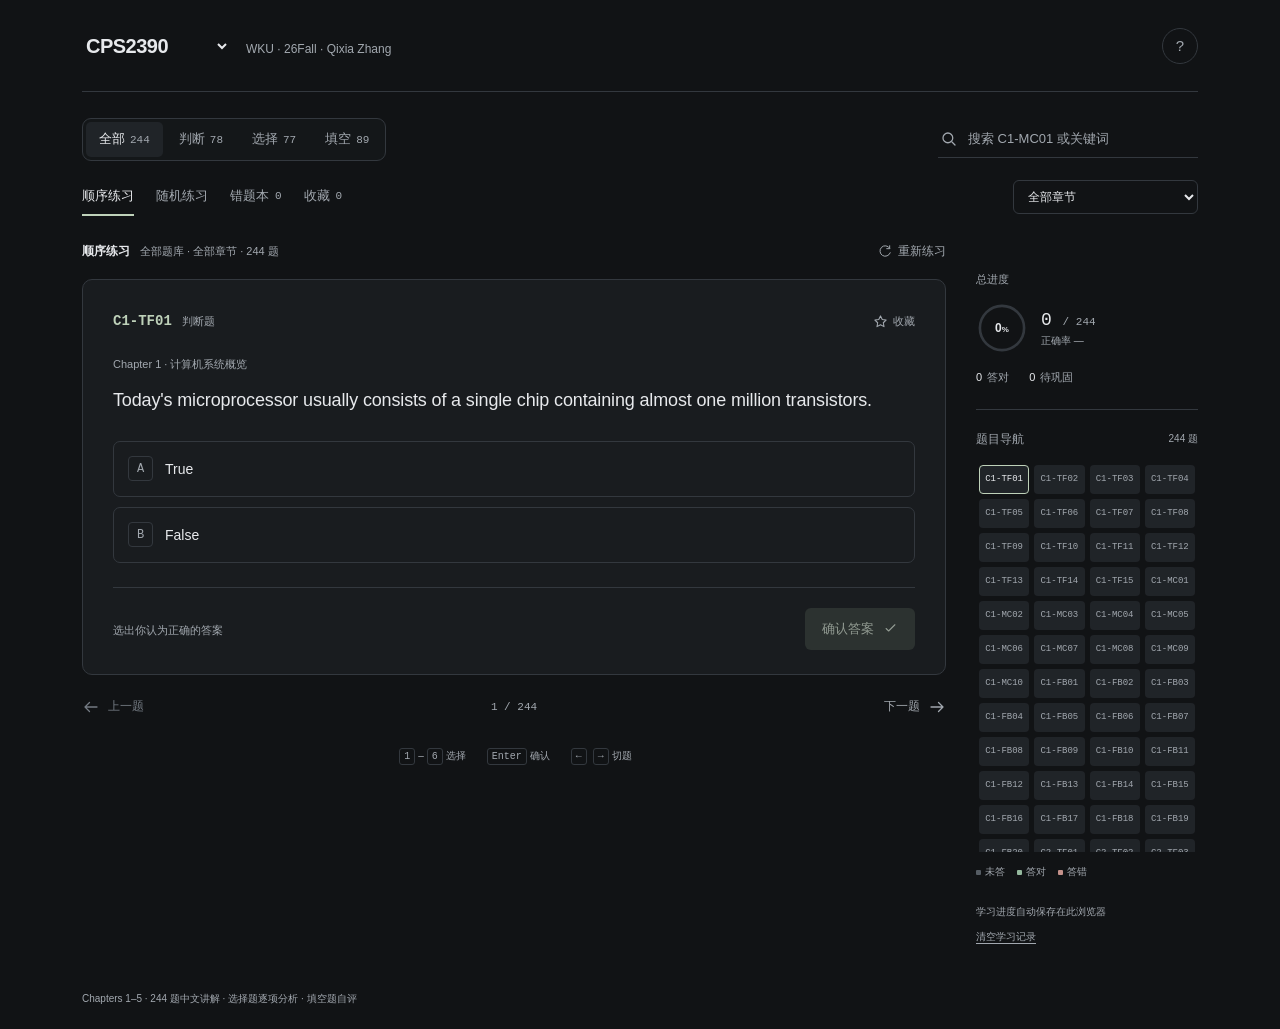
==== commit ab25493b: "Add reviewed explanations for every CPS2390 answer and choice" ====
--- a/index.html
+++ b/index.html
@@ -4,7 +4,7 @@
 <meta charset="utf-8">
 <meta name="viewport" content="width=device-width, initial-scale=1">
 <meta name="theme-color" content="#111315">
-<meta name="description" content="Wenzhou-Kean CPS2390 Fall 2026 TestBank for Qixia Zhang: 244 questions across Chapters 1–5, including true/false, multiple choice, and fill in the blanks.">
+<meta name="description" content="Wenzhou-Kean CPS2390 Fall 2026: 244 reviewed practice questions, Chinese explanations for every answer and choice, and transparent corrections to the supplied TestBank.">
 <link rel="icon" href="data:image/svg+xml,%3Csvg xmlns='http://www.w3.org/2000/svg' viewBox='0 0 32 32'%3E%3Crect width='32' height='32' rx='7' fill='%23191c1f'/%3E%3Cpath d='M8 8h6l2 2 2-2h6v16h-6l-2 1-2-1H8zM16 10v15' fill='none' stroke='%23bed1b9' stroke-width='1.5'/%3E%3C/svg%3E">
 <title>WKU CPS2390 · Qixia Zhang · 26Fall Practice</title>
 <style>
@@ -24,6 +24,7 @@
 .course-select{max-width:none;border:0;background:transparent;color:var(--ink);font-size:20px;font-weight:650;letter-spacing:-.5px;padding:4px 26px 4px 0;width:auto;cursor:pointer}.course-select:hover{color:var(--accent)}.course-select option{background:var(--surface);font-size:14px}@media(max-width:700px){.course-select{font-size:18px;min-height:36px}.brand>span{display:block}}
 
 .question-text{white-space:pre-wrap;tab-size:4;font-size:18px;font-weight:500;line-height:1.7}.map-grid{grid-template-columns:repeat(4,minmax(0,1fr))}.q-dot{font-size:9px}.fill-fields{display:grid;gap:12px}.fill-label{display:grid;grid-template-columns:55px minmax(0,1fr);gap:10px;align-items:center}.fill-label>span{font-size:12px;color:var(--muted)}.fill-label input{width:100%;background:var(--bg);border:1px solid var(--line);border-radius:6px;padding:11px 12px;font-size:14px}.fill-label input[readonly]{color:var(--muted)}.fill-hint{font-size:11px;color:var(--muted);margin:14px 0 0}.reference-answers{font-size:14px;line-height:1.9;padding-left:24px;overflow-wrap:anywhere;color:var(--ink)}.self-grade{display:flex;gap:10px;margin-top:18px}.explanation p{color:var(--ink)}@media(max-width:700px){.question-text{font-size:16px}.map-grid{grid-template-columns:repeat(6,minmax(0,1fr))}.bank-tabs{align-self:stretch}.bank-tabs button{flex:1;padding-left:8px;padding-right:8px}.bank-tabs small{margin-left:3px}.fill-label{grid-template-columns:46px minmax(0,1fr);gap:8px}}@media(max-width:360px){.map-grid{grid-template-columns:repeat(5,minmax(0,1fr))}.bank-tabs button{padding-left:5px;padding-right:5px}.bank-tabs small{font-size:10px}}
+.review-badge{display:inline-block;margin:0 0 10px;color:var(--muted);font-size:11px}.analysis-heading{font-size:13px;font-weight:600;margin:18px 0 8px}.option-analysis{list-style:none;margin:0;padding:0;display:grid;gap:0}.option-analysis li{padding:12px 0;border-top:1px solid var(--line);font-size:13px;line-height:1.9}.analysis-label{display:block;font-size:11px;color:var(--muted);margin-bottom:3px}.option-analysis li.is-answer .analysis-label{color:var(--green)}.review-note{font-size:12px;margin-top:16px;padding-top:12px;border-top:1px solid var(--line);line-height:1.9;color:#e2baa2}.source-original summary{cursor:pointer;padding:3px 0}.source-original .original-text{white-space:pre-wrap;font-size:12px}.regrade-note{font-size:11px;color:var(--muted);margin-top:10px}.source-note p{font-size:11px;color:var(--muted);line-height:1.8}.explanation .answer-reason{font-size:14px;line-height:1.95}@media(max-width:700px){.option-analysis li{font-size:13px}.explanation .answer-reason{font-size:13px}}
 </style>
 </head>
 <body>
@@ -54,17 +55,17 @@
  <aside class="right-column" aria-label="学习进度与题目导航"><section class="progress-panel"><h2>总进度</h2><div class="progress-summary"><div class="ring"><svg viewBox="0 0 80 80" aria-hidden="true"><circle cx="40" cy="40" r="34"/><circle id="progress-ring" class="fill" cx="40" cy="40" r="34"/></svg><strong><span id="coverage">0</span><small>%</small></strong></div><div class="progress-copy"><b id="done-stat">0 <span>/ 244</span></b><p id="accuracy">正确率 —</p></div></div><div class="mini-stats"><span><strong id="correct-stat">0</strong>答对</span><span><strong id="wrong-stat">0</strong>待巩固</span></div></section><details class="map-panel" open><summary><span>题目导航</span><span id="map-count">244 题</span></summary><div id="map" class="map-grid" aria-label="点击题号跳转"></div><div class="legend"><span><i></i>未答</span><span><i class="correct"></i>答对</span><span><i class="incorrect"></i>答错</span></div></details><p class="privacy-note" id="save-status">学习进度自动保存在此浏览器</p><button id="reset" class="reset-btn">清空学习记录</button></aside>
 </div>
 </main>
-<footer class="footer-note">Chapters 1–5 · 英文原题 / 原文答案 · 填空题自行核对 · 进度仅存在各自浏览器</footer>
+<footer class="footer-note">Chapters 1–5 · 244 题中文讲解 · 选择题逐项分析 · 填空题自评</footer>
 </div>
 <noscript><p>请启用 JavaScript 后使用练习题库。</p></noscript>
 <div class="toast" id="toast" role="status" hidden></div>
-<dialog id="help-dialog" aria-labelledby="help-title"><h2 id="help-title">练习说明</h2><p>WKU · CPS2390 · Qixia Zhang · 26Fall。题目来自提供的五份 Patt/Patel《Introduction to Computing Systems》TestBank 文件，覆盖 Chapters 1–5，共 244 道。</p><ul><li>判断题和选择题：选择选项后确认，按原文答案判分。部分选择题有 5–6 个选项。</li><li>填空题：可先输入各空答案，点击「查看答案」后对照原文参考答案，再点击「答对了」或「需巩固」完成自评。未自评时不会计入完成进度。</li><li>题号包含章节和题型，如 C1-MC01。TF 为判断、MC 为选择、FB 为填空。原文重复题号加 b，跳号保留，不补造题目。</li><li>可以按章节、题型、随机、错题和收藏练习。原文答案的已发现疑点会随答案单独提示。</li></ul><p>快捷键：1–6 或 A–F 选择，Enter 确认，左右方向键切题，S 收藏。填空框中的 Enter 用于查看参考答案。</p><p>记录只保存在当前浏览器，不上传、不与其他人共享。MATH3700 与 CPS2390 使用独立记录。清除浏览数据会清除进度。下载此 HTML 可离线练习；顶部课程切换需要联网。</p><p>这是独立复习工具；题库版权归原作者，教师与学期信息由使用者提供。</p><div class="dialog-actions"><button id="help-reset" class="secondary">清空记录</button><button class="primary" data-close="help-dialog">继续练习</button></div></dialog>
+<dialog id="help-dialog" aria-labelledby="help-title"><h2 id="help-title">练习说明</h2><p>WKU · CPS2390 · Qixia Zhang · 26Fall。题目来自提供的五份 Patt/Patel《Introduction to Computing Systems》TestBank 文件，覆盖 Chapters 1–5，共 244 道。</p><ul><li>判断题和选择题：选择选项后确认，按核查后的答案判分，并显示解题思路与每个选项的分析。部分题有 5–6 个选项。</li><li>填空题：可先输入各空答案，点击「查看答案与讲解」后对照参考答案和推导，再点击「答对了」或「需巩固」完成自评。未自评时不会计入完成进度。</li><li>题号包含章节和题型，如 C1-MC01。TF 为判断、MC 为选择、FB 为填空。原文重复题号加 b，跳号保留，不补造题目。</li><li>可以按章节、题型、随机、错题和收藏练习。3 处原答案和 1 处机器码已修正，题意澄清与版本约定均随讲解标注，并可展开查看原题。旧提交会按修正键重新判分，作答记录和收藏保留。</li></ul><p>快捷键：1–6 或 A–F 选择，Enter 确认，左右方向键切题，S 收藏。填空框中的 Enter 用于查看参考答案。</p><p>记录只保存在当前浏览器，不上传、不与其他人共享。MATH3700 与 CPS2390 使用独立记录。清除浏览数据会清除进度。下载此 HTML 可离线练习；顶部课程切换需要联网。</p><p>这是独立复习工具；题库版权归原作者，教师与学期信息由使用者提供。讲解为独立整理，未声称经教师审定。LC-3 按课件/第二版规则；LEA 与第三版的差异在相关题中注明。</p><div class="dialog-actions"><button id="help-reset" class="secondary">清空记录</button><button class="primary" data-close="help-dialog">继续练习</button></div></dialog>
 <dialog id="reset-dialog" aria-labelledby="reset-title"><h2 id="reset-title">清空学习记录？</h2><p>将清除此浏览器中 CPS2390 的答题、自评、错题、收藏与位置。MATH3700 记录不受影响。此操作无法撤销。</p><div class="dialog-actions"><button class="secondary" data-close="reset-dialog">保留记录</button><button id="confirm-reset" class="primary">确认清空</button></div></dialog>
 <dialog id="summary-dialog" aria-labelledby="summary-title"><h2 id="summary-title">本轮练习</h2><div id="summary-body"></div><div class="dialog-actions"><button class="secondary" data-close="summary-dialog">返回题目</button><button id="summary-next" class="primary">继续未答</button></div></dialog>
-<script id="quiz-data" type="application/json">{"course": {"code": "CPS2390", "school": "Wenzhou-Kean University", "instructor": "Qixia Zhang", "term": "26Fall", "storage_key": "cps2390-testbank-v1"}, "chapters": [{"name": "计算机系统概览", "english": "Welcome Aboard"}, {"name": "数据与运算", "english": "Bits, Data Types, and Operations"}, {"name": "数字逻辑", "english": "Digital Logic Structures"}, {"name": "冯诺依曼模型", "english": "The von Neumann Model"}, {"name": "LC-3 指令集", "english": "The LC-3"}], "questions": [{"id": 1, "chapter": 0, "bank": "tf", "type": "tf", "label": "C1-TF01", "source_file": "chap01tq.doc", "source_number": 1, "source_occurrence": 1, "source_text": "Today's microprocessor usually consists of a single chip containing almost one million transistors.  (F)", "note": "题库版权年份为 2004；涉及硬件规模的描述按原题历史语境理解。", "explanation": "", "text": "Today's microprocessor usually consists of a single chip containing almost one million transistors.", "options": ["True", "False"], "answer": "B", "source_answer": "F"}, {"id": 2, "chapter": 0, "bank": "tf", "type": "tf", "label": "C1-TF02", "source_file": "chap01tq.doc", "source_number": 2, "source_occurrence": 1, "source_text": "Ambiguity is an important reason why one cannot program a computer in English.  (T)", "note": "", "explanation": "", "text": "Ambiguity is an important reason why one cannot program a computer in English.", "options": ["True", "False"], "answer": "A", "source_answer": "T"}, {"id": 3, "chapter": 0, "bank": "tf", "type": "tf", "label": "C1-TF03", "source_file": "chap01tq.doc", "source_number": 3, "source_occurrence": 1, "source_text": "Fortran is a natural language. (F)", "note": "", "explanation": "", "text": "Fortran is a natural language.", "options": ["True", "False"], "answer": "B", "source_answer": "F"}, {"id": 4, "chapter": 0, "bank": "tf", "type": "tf", "label": "C1-TF04", "source_file": "chap01tq.doc", "source_number": 4, "source_occurrence": 1, "source_text": "COBOL is a mechanical language. (T)", "note": "", "explanation": "", "text": "COBOL is a mechanical language.", "options": ["True", "False"], "answer": "A", "source_answer": "T"}, {"id": 5, "chapter": 0, "bank": "tf", "type": "tf", "label": "C1-TF05", "source_file": "chap01tq.doc", "source_number": 5, "source_occurrence": 1, "source_text": "It is likely that a program written in a (low level) language for one ISA will also run on a computer having a different ISA. (F)", "note": "", "explanation": "", "text": "It is likely that a program written in a (low level) language for one ISA will also run on a computer having a different ISA.", "options": ["True", "False"], "answer": "B", "source_answer": "F"}, {"id": 6, "chapter": 0, "bank": "tf", "type": "tf", "label": "C1-TF06", "source_file": "chap01tq.doc", "source_number": 6, "source_occurrence": 1, "source_text": "COBOL is a low-level language because its programs provide a very low level of detail into the inner workings the underlying business model that is being programmed. (F)", "note": "", "explanation": "", "text": "COBOL is a low-level language because its programs provide a very low level of detail into the inner workings the underlying business model that is being programmed.", "options": ["True", "False"], "answer": "B", "source_answer": "F"}, {"id": 7, "chapter": 0, "bank": "tf", "type": "tf", "label": "C1-TF07", "source_file": "chap01tq.doc", "source_number": 7, "source_occurrence": 1, "source_text": "Most ISAs are implemented by more than one very different microarchitecture. (T)", "note": "", "explanation": "", "text": "Most ISAs are implemented by more than one very different microarchitecture.", "options": ["True", "False"], "answer": "A", "source_answer": "T"}, {"id": 8, "chapter": 0, "bank": "tf", "type": "tf", "label": "C1-TF08", "source_file": "chap01tq.doc", "source_number": 8, "source_occurrence": 1, "source_text": "Some ISAs are implemented by chips designed by multiple manufacturers. (T)", "note": "", "explanation": "", "text": "Some ISAs are implemented by chips designed by multiple manufacturers.", "options": ["True", "False"], "answer": "A", "source_answer": "T"}, {"id": 9, "chapter": 0, "bank": "tf", "type": "tf", "label": "C1-TF09", "source_file": "chap01tq.doc", "source_number": 9, "source_occurrence": 1, "source_text": "Keyboard, card reader, scanner, and disks are all examples of input devices. (T)", "note": "", "explanation": "", "text": "Keyboard, card reader, scanner, and disks are all examples of input devices.", "options": ["True", "False"], "answer": "A", "source_answer": "T"}, {"id": 10, "chapter": 0, "bank": "tf", "type": "tf", "label": "C1-TF10", "source_file": "chap01tq.doc", "source_number": 10, "source_occurrence": 1, "source_text": "Monitor, printer output, and disks are all examples of output devices. (T)", "note": "", "explanation": "", "text": "Monitor, printer output, and disks are all examples of output devices.", "options": ["True", "False"], "answer": "A", "source_answer": "T"}, {"id": 11, "chapter": 0, "bank": "tf", "type": "tf", "label": "C1-TF11", "source_file": "chap01tq.doc", "source_number": 11, "source_occurrence": 1, "source_text": "It is not possible to increase the accuracy of a value in a digital computer (F)", "note": "", "explanation": "", "text": "It is not possible to increase the accuracy of a value in a digital computer", "options": ["True", "False"], "answer": "B", "source_answer": "F"}, {"id": 12, "chapter": 0, "bank": "tf", "type": "tf", "label": "C1-TF12", "source_file": "chap01tq.doc", "source_number": 12, "source_occurrence": 1, "source_text": "One way to improve an analog computer's accuracy is to use more finely tuned sensors (T)", "note": "", "explanation": "", "text": "One way to improve an analog computer's accuracy is to use more finely tuned sensors", "options": ["True", "False"], "answer": "A", "source_answer": "T"}, {"id": 13, "chapter": 0, "bank": "tf", "type": "tf", "label": "C1-TF13", "source_file": "chap01tq.doc", "source_number": 13, "source_occurrence": 1, "source_text": "Assembly language programs written for the Mac will run on the Mac after being assembled to the Mac's ISA.  They will also execute on the PC, after being assembled to the PC's ISA. (F)", "note": "", "explanation": "", "text": "Assembly language programs written for the Mac will run on the Mac after being assembled to the Mac's ISA.  They will also execute on the PC, after being assembled to the PC's ISA.", "options": ["True", "False"], "answer": "B", "source_answer": "F"}, {"id": 14, "chapter": 0, "bank": "tf", "type": "tf", "label": "C1-TF14", "source_file": "chap01tq.doc", "source_number": 14, "source_occurrence": 1, "source_text": "English can be used as a high level programming language because with care, one can state instructions precisely.  (F)", "note": "", "explanation": "", "text": "English can be used as a high level programming language because with care, one can state instructions precisely.", "options": ["True", "False"], "answer": "B", "source_answer": "F"}, {"id": 15, "chapter": 0, "bank": "tf", "type": "tf", "label": "C1-TF15", "source_file": "chap01tq.doc", "source_number": 15, "source_occurrence": 1, "source_text": "For each ISA there is exactly one microarchitecture which implements that ISA. (F)", "note": "", "explanation": "", "text": "For each ISA there is exactly one microarchitecture which implements that ISA.", "options": ["True", "False"], "answer": "B", "source_answer": "F"}, {"id": 16, "chapter": 0, "bank": "mc", "type": "mc", "label": "C1-MC01", "source_file": "chap01tq.doc", "source_number": 1, "source_occurrence": 1, "source_text": "Which of the following is not a high level language?\n\na. Fortran\nb. C++\nc. Assembly language\nd. COBOL\n\nAnswer: c", "note": "", "explanation": "", "text": "Which of the following is not a high level language?", "options": ["Fortran", "C++", "Assembly language", "COBOL"], "answer": "C", "source_answer": "C"}, {"id": 17, "chapter": 0, "bank": "mc", "type": "mc", "label": "C1-MC02", "source_file": "chap01tq.doc", "source_number": 2, "source_occurrence": 1, "source_text": "Which of the following is not an output device?\n\na. Keyboard\nb. Printer\nc. Monitor\nd. Disk\n\nAnswer: a", "note": "", "explanation": "", "text": "Which of the following is not an output device?", "options": ["Keyboard", "Printer", "Monitor", "Disk"], "answer": "A", "source_answer": "A"}, {"id": 18, "chapter": 0, "bank": "mc", "type": "mc", "label": "C1-MC03", "source_file": "chap01tq.doc", "source_number": 3, "source_occurrence": 1, "source_text": "Which of the following is not a natural language?\n\na. Greek\nb. Latin\nc. French\nd. Fortran\n\nAnswer: d", "note": "", "explanation": "", "text": "Which of the following is not a natural language?", "options": ["Greek", "Latin", "French", "Fortran"], "answer": "D", "source_answer": "D"}, {"id": 19, "chapter": 0, "bank": "mc", "type": "mc", "label": "C1-MC04", "source_file": "chap01tq.doc", "source_number": 4, "source_occurrence": 1, "source_text": "An algorithm is a step-by-step procedure, characterized by:\n\na. finiteness\nb. effective computability\nc. definiteness\nd. all of the above.\n\nAnswer: d", "note": "", "explanation": "", "text": "An algorithm is a step-by-step procedure, characterized by:", "options": ["finiteness", "effective computability", "definiteness", "all of the above."], "answer": "D", "source_answer": "D"}, {"id": 20, "chapter": 0, "bank": "mc", "type": "mc", "label": "C1-MC05", "source_file": "chap01tq.doc", "source_number": 5, "source_occurrence": 1, "source_text": "A program can be translated into the ISA of a processor by means of:\n\na. a compiler\nb. an assembler\nc. an interpreter\nd. all of the above\n\nAnswer: d", "note": "", "explanation": "", "text": "A program can be translated into the ISA of a processor by means of:", "options": ["a compiler", "an assembler", "an interpreter", "all of the above"], "answer": "D", "source_answer": "D"}, {"id": 21, "chapter": 0, "bank": "mc", "type": "mc", "label": "C1-MC06", "source_file": "chap01tq.doc", "source_number": 6, "source_occurrence": 1, "source_text": "An analog value can be:\n\na. a measurement of the resistance of a spring\nb. a sequence of four single digit integers\nc. a sequence of four 0s and 1s\nd. all of the above\n\nAnswer: a", "note": "", "explanation": "", "text": "An analog value can be:", "options": ["a measurement of the resistance of a spring", "a sequence of four single digit integers", "a sequence of four 0s and 1s", "all of the above"], "answer": "A", "source_answer": "A"}, {"id": 22, "chapter": 0, "bank": "mc", "type": "mc", "label": "C1-MC07", "source_file": "chap01tq.doc", "source_number": 7, "source_occurrence": 1, "source_text": "A computer system contains:\n\na. a cpu\nb. memory\nc. at least one output device\nd. all of the above\n\nAnswer: d", "note": "", "explanation": "", "text": "A computer system contains:", "options": ["a cpu", "memory", "at least one output device", "all of the above"], "answer": "D", "source_answer": "D"}, {"id": 23, "chapter": 0, "bank": "mc", "type": "mc", "label": "C1-MC08", "source_file": "chap01tq.doc", "source_number": 8, "source_occurrence": 1, "source_text": "The following is an example of an ISA:\n\na. Power-PC\nb. Power bar\nc. Power PC 641\nd. All of the above\n\nAnswer: a", "note": "", "explanation": "", "text": "The following is an example of an ISA:", "options": ["Power-PC", "Power bar", "Power PC 641", "All of the above"], "answer": "A", "source_answer": "A"}, {"id": 24, "chapter": 0, "bank": "mc", "type": "mc", "label": "C1-MC09", "source_file": "chap01tq.doc", "source_number": 9, "source_occurrence": 1, "source_text": "The following is an example of a microarchitecture:\n\na. Alpha 21064\nb. Alpha 21164\nc. Alpha 21264\nd. all of the above.\n\nAnswer: d", "note": "", "explanation": "", "text": "The following is an example of a microarchitecture:", "options": ["Alpha 21064", "Alpha 21164", "Alpha 21264", "all of the above."], "answer": "D", "source_answer": "D"}, {"id": 25, "chapter": 0, "bank": "mc", "type": "mc", "label": "C1-MC10", "source_file": "chap01tq.doc", "source_number": 10, "source_occurrence": 1, "source_text": "The following is an example of a device technology.\n\na. NMOS\nb. CMOS\nc. Gallium Arsenide\nd. All of the above\n\nAnswer: d", "note": "", "explanation": "", "text": "The following is an example of a device technology.", "options": ["NMOS", "CMOS", "Gallium Arsenide", "All of the above"], "answer": "D", "source_answer": "D"}, {"id": 26, "chapter": 0, "bank": "fill", "type": "fill", "label": "C1-FB01", "source_file": "chap01tq.doc", "source_number": 1, "source_occurrence": 1, "source_text": "A more precise term for the mechanism that directs the processing of instructions in the computer and also performs the actual processing is the (central processing unit).", "note": "", "explanation": "", "text": "A more precise term for the mechanism that directs the processing of instructions in the computer and also performs the actual processing is the ____[1].", "options": [], "answer": null, "answers": ["central processing unit"], "source_answer": ["central processing unit"]}, {"id": 27, "chapter": 0, "bank": "fill", "type": "fill", "label": "C1-FB02", "source_file": "chap01tq.doc", "source_number": 2, "source_occurrence": 1, "source_text": "A (computer system) consists of a processor, plus memory and various input devices and output devices.", "note": "", "explanation": "", "text": "A ____[1] consists of a processor, plus memory and various input devices and output devices.", "options": [], "answer": null, "answers": ["computer system"], "source_answer": ["computer system"]}, {"id": 28, "chapter": 0, "bank": "fill", "type": "fill", "label": "C1-FB03", "source_file": "chap01tq.doc", "source_number": 3, "source_occurrence": 1, "source_text": "There are basically two kinds of computers, (analog) in which the values processed are physical quantities, like actual voltage or distance, and (digital) in which the values processed are discrete and distinct values.", "note": "", "explanation": "", "text": "There are basically two kinds of computers, ____[1] in which the values processed are physical quantities, like actual voltage or distance, and ____[2] in which the values processed are discrete and distinct values.", "options": [], "answer": null, "answers": ["analog", "digital"], "source_answer": ["analog", "digital"]}, {"id": 29, "chapter": 0, "bank": "fill", "type": "fill", "label": "C1-FB04", "source_file": "chap01tq.doc", "source_number": 4, "source_occurrence": 1, "source_text": "(Alan Turing) came up with the idea of a universal computational device.", "note": "", "explanation": "", "text": "____[1] came up with the idea of a universal computational device.", "options": [], "answer": null, "answers": ["Alan Turing"], "source_answer": ["Alan Turing"]}, {"id": 30, "chapter": 0, "bank": "fill", "type": "fill", "label": "C1-FB05", "source_file": "chap01tq.doc", "source_number": 5, "source_occurrence": 1, "source_text": "(Natural languages) are languages spoken by people, (mechanical languages) are languages designed for use with a computer.", "note": "", "explanation": "", "text": "____[1] are languages spoken by people, ____[2] are languages designed for use with a computer.", "options": [], "answer": null, "answers": ["Natural languages", "mechanical languages"], "source_answer": ["Natural languages", "mechanical languages"]}, {"id": 31, "chapter": 0, "bank": "fill", "type": "fill", "label": "C1-FB06", "source_file": "chap01tq.doc", "source_number": 6, "source_occurrence": 1, "source_text": "(Ambiguity) makes natural language unsuited for writing computer programs, because the computer would never know which was several meanings the programmer intended.", "note": "", "explanation": "", "text": "____[1] makes natural language unsuited for writing computer programs, because the computer would never know which was several meanings the programmer intended.", "options": [], "answer": null, "answers": ["Ambiguity"], "source_answer": ["Ambiguity"]}, {"id": 32, "chapter": 0, "bank": "fill", "type": "fill", "label": "C1-FB07", "source_file": "chap01tq.doc", "source_number": 7, "source_occurrence": 1, "source_text": "(Algorithms) are step by step procedures, whose steps are definite and effectively computable, and the entire procedure is guaranteed to terminate.", "note": "", "explanation": "", "text": "____[1] are step by step procedures, whose steps are definite and effectively computable, and the entire procedure is guaranteed to terminate.", "options": [], "answer": null, "answers": ["Algorithms"], "source_answer": ["Algorithms"]}, {"id": 33, "chapter": 0, "bank": "fill", "type": "fill", "label": "C1-FB08", "source_file": "chap01tq.doc", "source_number": 8, "source_occurrence": 1, "source_text": "If a procedure contains the statement \"a pinch of salt,\" the procedure lacks (definiteness).", "note": "", "explanation": "", "text": "If a procedure contains the statement \"a pinch of salt,\" the procedure lacks ____[1].", "options": [], "answer": null, "answers": ["definiteness"], "source_answer": ["definiteness"]}, {"id": 34, "chapter": 0, "bank": "fill", "type": "fill", "label": "C1-FB09", "source_file": "chap01tq.doc", "source_number": 9, "source_occurrence": 1, "source_text": "If a procedure contains a statement that can not be carried out by a computer, the procedure lacks (effective computability).", "note": "", "explanation": "", "text": "If a procedure contains a statement that can not be carried out by a computer, the procedure lacks ____[1].", "options": [], "answer": null, "answers": ["effective computability"], "source_answer": ["effective computability"]}, {"id": 35, "chapter": 0, "bank": "fill", "type": "fill", "label": "C1-FB10", "source_file": "chap01tq.doc", "source_number": 10, "source_occurrence": 1, "source_text": "If for some inputs, a procedure never terminates, the procedure lacks (finiteness).", "note": "", "explanation": "", "text": "If for some inputs, a procedure never terminates, the procedure lacks ____[1].", "options": [], "answer": null, "answers": ["finiteness"], "source_answer": ["finiteness"]}, {"id": 36, "chapter": 0, "bank": "fill", "type": "fill", "label": "C1-FB11", "source_file": "chap01tq.doc", "source_number": 11, "source_occurrence": 1, "source_text": "Fortran, COBOL, C++ and Java are all examples of (high level languages).", "note": "", "explanation": "", "text": "Fortran, COBOL, C++ and Java are all examples of ____[1].", "options": [], "answer": null, "answers": ["high level languages"], "source_answer": ["high level languages"]}, {"id": 37, "chapter": 0, "bank": "fill", "type": "fill", "label": "C1-FB12", "source_file": "chap01tq.doc", "source_number": 12, "source_occurrence": 1, "source_text": "It is likely that a program written in a (high level) language for one ISA will also run on a computer having a different ISA.", "note": "", "explanation": "", "text": "It is likely that a program written in a ____[1] language for one ISA will also run on a computer having a different ISA.", "options": [], "answer": null, "answers": ["high level"], "source_answer": ["high level"]}, {"id": 38, "chapter": 0, "bank": "fill", "type": "fill", "label": "C1-FB13", "source_file": "chap01tq.doc", "source_number": 13, "source_occurrence": 1, "source_text": "Fortran, COBOL, C++ are known as (high level languages) as opposed to Assembly language, which is a (low level language).", "note": "", "explanation": "", "text": "Fortran, COBOL, C++ are known as ____[1] as opposed to Assembly language, which is a ____[2].", "options": [], "answer": null, "answers": ["high level languages", "low level language"], "source_answer": ["high level languages", "low level language"]}, {"id": 39, "chapter": 0, "bank": "fill", "type": "fill", "label": "C1-FB14", "source_file": "chap01tq.doc", "source_number": 14, "source_occurrence": 1, "source_text": "It is not likely that a program written in a (low level) language for one ISA will also run on a computer having a different ISA.", "note": "", "explanation": "", "text": "It is not likely that a program written in a ____[1] language for one ISA will also run on a computer having a different ISA.", "options": [], "answer": null, "answers": ["low level"], "source_answer": ["low level"]}, {"id": 40, "chapter": 0, "bank": "fill", "type": "fill", "label": "C1-FB15", "source_file": "chap01tq.doc", "source_number": 15, "source_occurrence": 1, "source_text": "Addressing modes and data types are elements of the (ISA).", "note": "", "explanation": "", "text": "Addressing modes and data types are elements of the ____[1].", "options": [], "answer": null, "answers": ["ISA"], "source_answer": ["ISA"]}, {"id": 41, "chapter": 0, "bank": "fill", "type": "fill", "label": "C1-FB16", "source_file": "chap01tq.doc", "source_number": 16, "source_occurrence": 1, "source_text": "(Addressing modes) are used to specify the mechanism that will be used to access an operand.", "note": "", "explanation": "", "text": "____[1] are used to specify the mechanism that will be used to access an operand.", "options": [], "answer": null, "answers": ["Addressing modes"], "source_answer": ["Addressing modes"]}, {"id": 42, "chapter": 0, "bank": "fill", "type": "fill", "label": "C1-FB17", "source_file": "chap01tq.doc", "source_number": 17, "source_occurrence": 1, "source_text": "PowerPC, SPARC, and x86 are all examples of (ISAs).", "note": "", "explanation": "", "text": "PowerPC, SPARC, and x86 are all examples of ____[1].", "options": [], "answer": null, "answers": ["ISAs"], "source_answer": ["ISAs"]}, {"id": 43, "chapter": 0, "bank": "fill", "type": "fill", "label": "C1-FB18", "source_file": "chap01tq.doc", "source_number": 18, "source_occurrence": 1, "source_text": "A (compiler) is frequently used to translate a program written in a high level language into the ISA of a processor.", "note": "", "explanation": "", "text": "A ____[1] is frequently used to translate a program written in a high level language into the ISA of a processor.", "options": [], "answer": null, "answers": ["compiler"], "source_answer": ["compiler"]}, {"id": 44, "chapter": 0, "bank": "fill", "type": "fill", "label": "C1-FB19", "source_file": "chap01tq.doc", "source_number": 19, "source_occurrence": 1, "source_text": "Intel Pentium IV, IBM PowerPC 750FX and the Motorola MPC 7455 are all examples of (microarchitectures).", "note": "", "explanation": "", "text": "Intel Pentium IV, IBM PowerPC 750FX and the Motorola MPC 7455 are all examples of ____[1].", "options": [], "answer": null, "answers": ["microarchitectures"], "source_answer": ["microarchitectures"]}, {"id": 45, "chapter": 0, "bank": "fill", "type": "fill", "label": "C1-FB20", "source_file": "chap01tq.doc", "source_number": 20, "source_occurrence": 1, "source_text": "The microarchitecture of a chip is implemented by (logic circuits).", "note": "", "explanation": "", "text": "The microarchitecture of a chip is implemented by ____[1].", "options": [], "answer": null, "answers": ["logic circuits"], "source_answer": ["logic circuits"]}, {"id": 46, "chapter": 1, "bank": "tf", "type": "tf", "label": "C2-TF01", "source_file": "chap02tq.doc", "source_number": 1, "source_occurrence": 1, "source_text": "When a bit has a value 1, that corresponds to a signal level of 1 volt. (F)", "note": "", "explanation": "", "text": "When a bit has a value 1, that corresponds to a signal level of 1 volt.", "options": ["True", "False"], "answer": "B", "source_answer": "F"}, {"id": 47, "chapter": 1, "bank": "tf", "type": "tf", "label": "C2-TF02", "source_file": "chap02tq.doc", "source_number": 2, "source_occurrence": 1, "source_text": "If numbers are to be represented with 10 bits, we can represent more unique numbers if we use an unsigned integer representation than if we use signed integer representations.  (F)", "note": "", "explanation": "", "text": "If numbers are to be represented with 10 bits, we can represent more unique numbers if we use an unsigned integer representation than if we use signed integer representations.", "options": ["True", "False"], "answer": "B", "source_answer": "F"}, {"id": 48, "chapter": 1, "bank": "tf", "type": "tf", "label": "C2-TF03", "source_file": "chap02tq.doc", "source_number": 3, "source_occurrence": 1, "source_text": "The 2's complement representation for -2 is 111111111110, if we have 12 bits available to represent signed integers. (T)", "note": "", "explanation": "", "text": "The 2's complement representation for -2 is 111111111110, if we have 12 bits available to represent signed integers.", "options": ["True", "False"], "answer": "A", "source_answer": "T"}, {"id": 49, "chapter": 1, "bank": "tf", "type": "tf", "label": "C2-TF04", "source_file": "chap02tq.doc", "source_number": 4, "source_occurrence": 1, "source_text": "If we add the 2's complement representation of a number to itself, and if the sign bit does not change, the result will simply be the same as if we had shifted the original number one bit to the left, and inserted a 0 at the right end. (T)", "note": "", "explanation": "", "text": "If we add the 2's complement representation of a number to itself, and if the sign bit does not change, the result will simply be the same as if we had shifted the original number one bit to the left, and inserted a 0 at the right end.", "options": ["True", "False"], "answer": "A", "source_answer": "T"}, {"id": 50, "chapter": 1, "bank": "tf", "type": "tf", "label": "C2-TF05", "source_file": "chap02tq.doc", "source_number": 5, "source_occurrence": 1, "source_text": "A and B are integers expressed in 2's complement.  If both are positive, and their sum produces a result that is the representation of a negative number, we know we MUST have caused an overflow (T).", "note": "", "explanation": "", "text": "A and B are integers expressed in 2's complement.  If both are positive, and their sum produces a result that is the representation of a negative number, we know we MUST have caused an overflow", "options": ["True", "False"], "answer": "A", "source_answer": "T"}, {"id": 51, "chapter": 1, "bank": "tf", "type": "tf", "label": "C2-TF06", "source_file": "chap02tq.doc", "source_number": 6, "source_occurrence": 1, "source_text": "A AND B is true if at least one of the two variables A, B is true. (F)", "note": "", "explanation": "", "text": "A AND B is true if at least one of the two variables A, B is true.", "options": ["True", "False"], "answer": "B", "source_answer": "F"}, {"id": 52, "chapter": 1, "bank": "tf", "type": "tf", "label": "C2-TF07", "source_file": "chap02tq.doc", "source_number": 7, "source_occurrence": 1, "source_text": "A XOR B is true if one of A,B is true and one of A,B is false.  (T)", "note": "", "explanation": "", "text": "A XOR B is true if one of A,B is true and one of A,B is false.", "options": ["True", "False"], "answer": "A", "source_answer": "T"}, {"id": 53, "chapter": 1, "bank": "tf", "type": "tf", "label": "C2-TF08", "source_file": "chap02tq.doc", "source_number": 8, "source_occurrence": 1, "source_text": "The exponent of an IEEE Floating point number is encoded in 2's complement representation (F)", "note": "", "explanation": "", "text": "The exponent of an IEEE Floating point number is encoded in 2's complement representation", "options": ["True", "False"], "answer": "B", "source_answer": "F"}, {"id": 54, "chapter": 1, "bank": "tf", "type": "tf", "label": "C2-TF09", "source_file": "chap02tq.doc", "source_number": 9, "source_occurrence": 1, "source_text": "Hexadecimal numbers are represented with radix 16 (T)", "note": "", "explanation": "", "text": "Hexadecimal numbers are represented with radix 16", "options": ["True", "False"], "answer": "A", "source_answer": "T"}, {"id": 55, "chapter": 1, "bank": "tf", "type": "tf", "label": "C2-TF10", "source_file": "chap02tq.doc", "source_number": 10, "source_occurrence": 1, "source_text": "Every ASCII code corresponds to a key on the typewriter that can produce a character on the screen of the monitor (F)", "note": "", "explanation": "", "text": "Every ASCII code corresponds to a key on the typewriter that can produce a character on the screen of the monitor", "options": ["True", "False"], "answer": "B", "source_answer": "F"}, {"id": 56, "chapter": 1, "bank": "tf", "type": "tf", "label": "C2-TF11", "source_file": "chap02tq.doc", "source_number": 11, "source_occurrence": 1, "source_text": "The ASCII code for semicolon is formed by adding the ASCII codes for period and comma. (F)", "note": "", "explanation": "", "text": "The ASCII code for semicolon is formed by adding the ASCII codes for period and comma.", "options": ["True", "False"], "answer": "B", "source_answer": "F"}, {"id": 57, "chapter": 1, "bank": "tf", "type": "tf", "label": "C2-TF12", "source_file": "chap02tq.doc", "source_number": 12, "source_occurrence": 1, "source_text": "The character ? does not have an ASCII code. (F)", "note": "", "explanation": "", "text": "The character ? does not have an ASCII code.", "options": ["True", "False"], "answer": "B", "source_answer": "F"}, {"id": 58, "chapter": 1, "bank": "tf", "type": "tf", "label": "C2-TF13", "source_file": "chap02tq.doc", "source_number": 13, "source_occurrence": 1, "source_text": "The logical NOT function is a unary function, because it has only one argument (T)", "note": "", "explanation": "", "text": "The logical NOT function is a unary function, because it has only one argument", "options": ["True", "False"], "answer": "A", "source_answer": "T"}, {"id": 59, "chapter": 1, "bank": "tf", "type": "tf", "label": "C2-TF14", "source_file": "chap02tq.doc", "source_number": 14, "source_occurrence": 1, "source_text": "The floating point data type allows us to represent both much larger and much smaller numbers than is possible with 2's complement integers. (T)", "note": "", "explanation": "", "text": "The floating point data type allows us to represent both much larger and much smaller numbers than is possible with 2's complement integers.", "options": ["True", "False"], "answer": "A", "source_answer": "T"}, {"id": 60, "chapter": 1, "bank": "tf", "type": "tf", "label": "C2-TF15", "source_file": "chap02tq.doc", "source_number": 15, "source_occurrence": 1, "source_text": "If a bit string consisting of n bits is represented in hex, only ceiling (n/4) hex digits are needed. Note: Let n = ceiling (x).  If x is an integer, then n = x.  If x is not an integer, then n = the smallest integer larger than x. (T)", "note": "", "explanation": "", "text": "If a bit string consisting of n bits is represented in hex, only ceiling (n/4) hex digits are needed. Note: Let n = ceiling (x).  If x is an integer, then n = x.  If x is not an integer, then n = the smallest integer larger than x.", "options": ["True", "False"], "answer": "A", "source_answer": "T"}, {"id": 61, "chapter": 1, "bank": "mc", "type": "mc", "label": "C2-MC01", "source_file": "chap02tq.doc", "source_number": 1, "source_occurrence": 1, "source_text": "The decimal digit 5 can be represented as a bit string:\n\na. 00000000000101\nb. 000101\nc. 00110101\nd. All of the above\n\nAnswer: d", "note": "", "explanation": "", "text": "The decimal digit 5 can be represented as a bit string:", "options": ["00000000000101", "000101", "00110101", "All of the above"], "answer": "D", "source_answer": "D"}, {"id": 62, "chapter": 1, "bank": "mc", "type": "mc", "label": "C2-MC02", "source_file": "chap02tq.doc", "source_number": 2, "source_occurrence": 1, "source_text": "If we add two negative integers, represented in 2's complement notation, and a carry is generated, we know:\n\na. nothing about the result.\nb. that the result is also a negative integer\nc. that we must have caused an overflow condition.\n\nAnswer: c", "note": "原文答案为 C，但存在概念错误：进位不等于有符号溢出。例如 4 位补码 1111 + 1111 = 1110，并产生进位，结果 −2 仍在范围内。题库练习保留原键 C，请向老师复核。", "explanation": "", "text": "If we add two negative integers, represented in 2's complement notation, and a carry is generated, we know:", "options": ["nothing about the result.", "that the result is also a negative integer", "that we must have caused an overflow condition."], "answer": "C", "source_answer": "C"}, {"id": 63, "chapter": 1, "bank": "mc", "type": "mc", "label": "C2-MC03", "source_file": "chap02tq.doc", "source_number": 3, "source_occurrence": 1, "source_text": "Two values A = 11111111111111111111111010101 and B = 1111010101are representations of 2's complement integers.\n\na. A is larger\nb. B is larger\nc. A and B are equal\nd. You can not tell from the information provided.\n\nAnswer: c", "note": "", "explanation": "", "text": "Two values A = 11111111111111111111111010101 and B = 1111010101are representations of 2's complement integers.", "options": ["A is larger", "B is larger", "A and B are equal", "You can not tell from the information provided."], "answer": "C", "source_answer": "C"}, {"id": 64, "chapter": 1, "bank": "mc", "type": "mc", "label": "C2-MC04", "source_file": "chap02tq.doc", "source_number": 4, "source_occurrence": 1, "source_text": "If A is true, and B is false, the expression NOT(A) OR B is:\n\na. true\nb. false\nc. you can not tell from the information provided.\n\nAnswer: b", "note": "", "explanation": "", "text": "If A is true, and B is false, the expression NOT(A) OR B is:", "options": ["true", "false", "you can not tell from the information provided."], "answer": "B", "source_answer": "B"}, {"id": 65, "chapter": 1, "bank": "mc", "type": "mc", "label": "C2-MC05", "source_file": "chap02tq.doc", "source_number": 5, "source_occurrence": 1, "source_text": "If the radix is 16, each digit can have a value in the range:\n\na. 0 to 9\nb. 0 to 15\nc. 1 to 16\nd. 1 to 15\n\nAnswer: b", "note": "", "explanation": "", "text": "If the radix is 16, each digit can have a value in the range:", "options": ["0 to 9", "0 to 15", "1 to 16", "1 to 15"], "answer": "B", "source_answer": "B"}, {"id": 66, "chapter": 1, "bank": "mc", "type": "mc", "label": "C2-MC06", "source_file": "chap02tq.doc", "source_number": 6, "source_occurrence": 1, "source_text": "If one adds the bit strings corresponding to the ASCII codes for two decimal digits, the sum:\n\na. is the ASCII code of the sum of the two digits.\nb. produces an overflow situation.\nc. is the ASCII code of the sum of the two digits, if you first subtract the ASCII code for 0.\nd. is the 2's complement code of the sum of the two digits.\n\nAnswer: c.", "note": "原文选 C。若两个十进制数字之和超过 9，不能再用单个数字字符的 ASCII 编码表示；该表述需要限定结果仍是单个数字。", "explanation": "", "text": "If one adds the bit strings corresponding to the ASCII codes for two decimal digits, the sum:", "options": ["is the ASCII code of the sum of the two digits.", "produces an overflow situation.", "is the ASCII code of the sum of the two digits, if you first subtract the ASCII code for 0.", "is the 2's complement code of the sum of the two digits."], "answer": "C", "source_answer": "C"}, {"id": 67, "chapter": 1, "bank": "mc", "type": "mc", "label": "C2-MC07", "source_file": "chap02tq.doc", "source_number": 7, "source_occurrence": 1, "source_text": "If a floating point number is represented in normalized form,\n\na. it must be a positive number.\nb. it must be a negative number.\nc. the most significant digit is 1.\nd. the most significant digit is non-zero.\n\nAnswer: d", "note": "", "explanation": "", "text": "If a floating point number is represented in normalized form,", "options": ["it must be a positive number.", "it must be a negative number.", "the most significant digit is 1.", "the most significant digit is non-zero."], "answer": "D", "source_answer": "D"}, {"id": 68, "chapter": 1, "bank": "mc", "type": "mc", "label": "C2-MC08", "source_file": "chap02tq.doc", "source_number": 8, "source_occurrence": 1, "source_text": "For the value of A OR B to be true, \n\na. exactly one of the two values A, B is true.\nb. neither of the two values A, B is true.\nc. at least one of the two values A, B is true.\nd. both of the values A,B must be true.\n\nAnswer: c", "note": "", "explanation": "", "text": "For the value of A OR B to be true,", "options": ["exactly one of the two values A, B is true.", "neither of the two values A, B is true.", "at least one of the two values A, B is true.", "both of the values A,B must be true."], "answer": "C", "source_answer": "C"}, {"id": 69, "chapter": 1, "bank": "mc", "type": "mc", "label": "C2-MC09", "source_file": "chap02tq.doc", "source_number": 9, "source_occurrence": 1, "source_text": "A data type is:\n\na. a representation of information for which an opcode exists that can operate on that representation.\nb. a memory location containing integer values.\nc. the sign bit of a floating point representation.\n\nAnswer: a", "note": "", "explanation": "", "text": "A data type is:", "options": ["a representation of information for which an opcode exists that can operate on that representation.", "a memory location containing integer values.", "the sign bit of a floating point representation."], "answer": "A", "source_answer": "A"}, {"id": 70, "chapter": 1, "bank": "mc", "type": "mc", "label": "C2-MC10", "source_file": "chap02tq.doc", "source_number": 10, "source_occurrence": 1, "source_text": "Using 8 bits, the unsigned integer representation of -13 is:\n\na. 10001101\nb. 11110101\nc. not possible to represent.\n\nAnswer: c", "note": "", "explanation": "", "text": "Using 8 bits, the unsigned integer representation of -13 is:", "options": ["10001101", "11110101", "not possible to represent."], "answer": "C", "source_answer": "C"}, {"id": 71, "chapter": 1, "bank": "mc", "type": "mc", "label": "C2-MC11", "source_file": "chap02tq.doc", "source_number": 11, "source_occurrence": 1, "source_text": "In 2's complement arithmetic, an overflow occurs if:\n\na. two positive numbers produce a negative result\nb. two negative numbers produce a positive result\nc. both a and b\nd. neither a nor b\n\nAnswer: c", "note": "", "explanation": "", "text": "In 2's complement arithmetic, an overflow occurs if:", "options": ["two positive numbers produce a negative result", "two negative numbers produce a positive result", "both a and b", "neither a nor b"], "answer": "C", "source_answer": "C"}, {"id": 72, "chapter": 1, "bank": "mc", "type": "mc", "label": "C2-MC12", "source_file": "chap02tq.doc", "source_number": 12, "source_occurrence": 1, "source_text": "To divide a 2's complement integer by 4, \n\na. it is first necessary to convert the bit string to its decimal value.\nb. shift right the bit string two places, and insert 0 in the two left-most bit positions.\nc. shift right the bit string two places, and insert the sign bit in the two left-most bit positions.\nd. shift left the bit string two places, and insert 0 in the two right-most bit positions.\n\nAnswer: c", "note": "原文选 C。算术右移保留符号位；负数不能整除时，其舍入方向与某些语言的整数除法可能不同。", "explanation": "", "text": "To divide a 2's complement integer by 4,", "options": ["it is first necessary to convert the bit string to its decimal value.", "shift right the bit string two places, and insert 0 in the two left-most bit positions.", "shift right the bit string two places, and insert the sign bit in the two left-most bit positions.", "shift left the bit string two places, and insert 0 in the two right-most bit positions."], "answer": "C", "source_answer": "C"}, {"id": 73, "chapter": 1, "bank": "mc", "type": "mc", "label": "C2-MC13", "source_file": "chap02tq.doc", "source_number": 13, "source_occurrence": 1, "source_text": "With 12 bits, we can represent uniquely:\n\na. exactly 12 distinct items\nb. exactly 2 times 12, or 24 distinct items\nc. exactly 4096 distinct items.\nd. as many distinct items as we wish to.\n  \nAnswer: c", "note": "", "explanation": "", "text": "With 12 bits, we can represent uniquely:", "options": ["exactly 12 distinct items", "exactly 2 times 12, or 24 distinct items", "exactly 4096 distinct items.", "as many distinct items as we wish to."], "answer": "C", "source_answer": "C"}, {"id": 74, "chapter": 1, "bank": "mc", "type": "mc", "label": "C2-MC14", "source_file": "chap02tq.doc", "source_number": 14, "source_occurrence": 1, "source_text": "A and B are locations containing bit strings.\n\na. It takes the computer more time to ADD A,B than to AND A,B.\nb. It takes the computer more time to AND A,B than to ADD A,B.\nc. It takes the computer exactly the same amount of time to AND as to ADD.\n\nAnswer: a", "note": "原文选 A，按教材比较加法器与逐位逻辑电路的延迟语境理解；不宜推广为所有处理器上两条指令的实际耗时。", "explanation": "", "text": "A and B are locations containing bit strings.", "options": ["It takes the computer more time to ADD A,B than to AND A,B.", "It takes the computer more time to AND A,B than to ADD A,B.", "It takes the computer exactly the same amount of time to AND as to ADD."], "answer": "A", "source_answer": "A"}, {"id": 75, "chapter": 1, "bank": "mc", "type": "mc", "label": "C2-MC15", "source_file": "chap02tq.doc", "source_number": 15, "source_occurrence": 1, "source_text": "The operation ADD is\n\na. a unary operator because it performs ONE function, ADD.\nb. a binary operator because it requires TWO operands.\nc. a ternary operator because it requires TWO values to add and produces in addition, ONE result.\n\nAnswer: b", "note": "", "explanation": "", "text": "The operation ADD is", "options": ["a unary operator because it performs ONE function, ADD.", "a binary operator because it requires TWO operands.", "a ternary operator because it requires TWO values to add and produces in addition, ONE result."], "answer": "B", "source_answer": "B"}, {"id": 76, "chapter": 1, "bank": "fill", "type": "fill", "label": "C2-FB01", "source_file": "chap02tq.doc", "source_number": 1, "source_occurrence": 1, "source_text": "An operator requiring two source operands is called a (binary) operator.", "note": "", "explanation": "", "text": "An operator requiring two source operands is called a ____[1] operator.", "options": [], "answer": null, "answers": ["binary"], "source_answer": ["binary"]}, {"id": 77, "chapter": 1, "bank": "fill", "type": "fill", "label": "C2-FB02", "source_file": "chap02tq.doc", "source_number": 2, "source_occurrence": 1, "source_text": "When two positive integers produce a negative result, we know (overflow) has occurred.", "note": "", "explanation": "", "text": "When two positive integers produce a negative result, we know ____[1] has occurred.", "options": [], "answer": null, "answers": ["overflow"], "source_answer": ["overflow"]}, {"id": 78, "chapter": 1, "bank": "fill", "type": "fill", "label": "C2-FB03", "source_file": "chap02tq.doc", "source_number": 3, "source_occurrence": 1, "source_text": "With k bits, we can uniquely represent (2^k) distinct elements.", "note": "", "explanation": "", "text": "With k bits, we can uniquely represent ____[1] distinct elements.", "options": [], "answer": null, "answers": ["2^k"], "source_answer": ["2^k"]}, {"id": 79, "chapter": 1, "bank": "fill", "type": "fill", "label": "C2-FB04", "source_file": "chap02tq.doc", "source_number": 4, "source_occurrence": 1, "source_text": "If we add the 2's complement representation of k to the 2's complement representation of -k, the result will be (all 0's, plus a carry).", "note": "", "explanation": "", "text": "If we add the 2's complement representation of k to the 2's complement representation of -k, the result will be ____[1].", "options": [], "answer": null, "answers": ["all 0's, plus a carry"], "source_answer": ["all 0's, plus a carry"]}, {"id": 80, "chapter": 1, "bank": "fill", "type": "fill", "label": "C2-FB03b", "source_file": "chap02tq.doc", "source_number": 3, "source_occurrence": 2, "source_text": "00100100 is the ASCII code for ($)", "note": "原文此题号重复；标签末尾 b 表示同号的第二条，题目未合并或删除。", "explanation": "", "text": "00100100 is the ASCII code for ____[1]", "options": [], "answer": null, "answers": ["$"], "source_answer": ["$"]}, {"id": 81, "chapter": 1, "bank": "fill", "type": "fill", "label": "C2-FB04b", "source_file": "chap02tq.doc", "source_number": 4, "source_occurrence": 2, "source_text": "If A and B are both true, the (XOR) of A,B is false.", "note": "原文此题号重复；标签末尾 b 表示同号的第二条，题目未合并或删除。", "explanation": "", "text": "If A and B are both true, the ____[1] of A,B is false.", "options": [], "answer": null, "answers": ["XOR"], "source_answer": ["XOR"]}, {"id": 82, "chapter": 1, "bank": "fill", "type": "fill", "label": "C2-FB05", "source_file": "chap02tq.doc", "source_number": 5, "source_occurrence": 1, "source_text": "If A is false, the (NOT) of A is true.", "note": "", "explanation": "", "text": "If A is false, the ____[1] of A is true.", "options": [], "answer": null, "answers": ["NOT"], "source_answer": ["NOT"]}, {"id": 83, "chapter": 1, "bank": "fill", "type": "fill", "label": "C2-FB06", "source_file": "chap02tq.doc", "source_number": 6, "source_occurrence": 1, "source_text": "The three parts of a floating point representation are (sign, fraction, and exponent).", "note": "", "explanation": "", "text": "The three parts of a floating point representation are ____[1].", "options": [], "answer": null, "answers": ["sign, fraction, and exponent"], "source_answer": ["sign, fraction, and exponent"]}, {"id": 84, "chapter": 1, "bank": "fill", "type": "fill", "label": "C2-FB07", "source_file": "chap02tq.doc", "source_number": 7, "source_occurrence": 1, "source_text": "Decimal numbers have (radix) ten.", "note": "", "explanation": "", "text": "Decimal numbers have ____[1] ten.", "options": [], "answer": null, "answers": ["radix"], "source_answer": ["radix"]}, {"id": 85, "chapter": 1, "bank": "fill", "type": "fill", "label": "C2-FB08", "source_file": "chap02tq.doc", "source_number": 8, "source_occurrence": 1, "source_text": "The (AND) function produces the value false, unless both sources are true.", "note": "", "explanation": "", "text": "The ____[1] function produces the value false, unless both sources are true.", "options": [], "answer": null, "answers": ["AND"], "source_answer": ["AND"]}, {"id": 86, "chapter": 1, "bank": "fill", "type": "fill", "label": "C2-FB09", "source_file": "chap02tq.doc", "source_number": 9, "source_occurrence": 1, "source_text": "(Floating Point) data type allows the representation of much larger and much tinier values than 2's complement integer representation.", "note": "", "explanation": "", "text": "____[1] data type allows the representation of much larger and much tinier values than 2's complement integer representation.", "options": [], "answer": null, "answers": ["Floating Point"], "source_answer": ["Floating Point"]}, {"id": 87, "chapter": 1, "bank": "fill", "type": "fill", "label": "C2-FB10", "source_file": "chap02tq.doc", "source_number": 10, "source_occurrence": 1, "source_text": "The digits 0,1,...9,A,B,C,D,E,F are used in (hexadecimal) notation.", "note": "", "explanation": "", "text": "The digits 0,1,...9,A,B,C,D,E,F are used in ____[1] notation.", "options": [], "answer": null, "answers": ["hexadecimal"], "source_answer": ["hexadecimal"]}, {"id": 88, "chapter": 1, "bank": "fill", "type": "fill", "label": "C2-FB11", "source_file": "chap02tq.doc", "source_number": 11, "source_occurrence": 1, "source_text": "110001 is the 6-bit unsigned representation for (49).", "note": "", "explanation": "", "text": "110001 is the 6-bit unsigned representation for ____[1].", "options": [], "answer": null, "answers": ["49"], "source_answer": ["49"]}, {"id": 89, "chapter": 1, "bank": "fill", "type": "fill", "label": "C2-FB12", "source_file": "chap02tq.doc", "source_number": 12, "source_occurrence": 1, "source_text": "110001 is the 6-bit 2's complement representation for (-15).", "note": "", "explanation": "", "text": "110001 is the 6-bit 2's complement representation for ____[1].", "options": [], "answer": null, "answers": ["-15"], "source_answer": ["-15"]}, {"id": 90, "chapter": 1, "bank": "fill", "type": "fill", "label": "C2-FB13", "source_file": "chap02tq.doc", "source_number": 13, "source_occurrence": 1, "source_text": "ADD, SUB are examples of (arithmetic) operators; AND, NOT are examples of (logical) operators.", "note": "", "explanation": "", "text": "ADD, SUB are examples of ____[1] operators; AND, NOT are examples of ____[2] operators.", "options": [], "answer": null, "answers": ["arithmetic", "logical"], "source_answer": ["arithmetic", "logical"]}, {"id": 91, "chapter": 1, "bank": "fill", "type": "fill", "label": "C2-FB14", "source_file": "chap02tq.doc", "source_number": 14, "source_occurrence": 1, "source_text": "A (data type) is a representation of information, for which an operator exists that can operator on that representation.", "note": "", "explanation": "", "text": "A ____[1] is a representation of information, for which an operator exists that can operator on that representation.", "options": [], "answer": null, "answers": ["data type"], "source_answer": ["data type"]}, {"id": 92, "chapter": 1, "bank": "fill", "type": "fill", "label": "C2-FB15", "source_file": "chap02tq.doc", "source_number": 15, "source_occurrence": 1, "source_text": "We use the term (bit) as a shortened form of binary digit.", "note": "", "explanation": "", "text": "We use the term ____[1] as a shortened form of binary digit.", "options": [], "answer": null, "answers": ["bit"], "source_answer": ["bit"]}, {"id": 93, "chapter": 1, "bank": "fill", "type": "fill", "label": "C2-FB16", "source_file": "chap02tq.doc", "source_number": 16, "source_occurrence": 1, "source_text": "A (logical variable) can take on one of two values, 0 or 1.", "note": "", "explanation": "", "text": "A ____[1] can take on one of two values, 0 or 1.", "options": [], "answer": null, "answers": ["logical variable"], "source_answer": ["logical variable"]}, {"id": 94, "chapter": 1, "bank": "fill", "type": "fill", "label": "C2-FB17", "source_file": "chap02tq.doc", "source_number": 17, "source_occurrence": 1, "source_text": "The (ALU) is the mechanism inside a computer that actually does the arithmetic and logical operations.", "note": "", "explanation": "", "text": "The ____[1] is the mechanism inside a computer that actually does the arithmetic and logical operations.", "options": [], "answer": null, "answers": ["ALU"], "source_answer": ["ALU"]}, {"id": 95, "chapter": 1, "bank": "fill", "type": "fill", "label": "C2-FB18", "source_file": "chap02tq.doc", "source_number": 18, "source_occurrence": 1, "source_text": "FABC is the hexadecimal representation of the binary string (1111101010111100).", "note": "", "explanation": "", "text": "FABC is the hexadecimal representation of the binary string ____[1].", "options": [], "answer": null, "answers": ["1111101010111100"], "source_answer": ["1111101010111100"]}, {"id": 96, "chapter": 1, "bank": "fill", "type": "fill", "label": "C2-FB19", "source_file": "chap02tq.doc", "source_number": 19, "source_occurrence": 1, "source_text": "(0F2A) is the hexadecimal representation of the binary string 0000111100101010.", "note": "", "explanation": "", "text": "____[1] is the hexadecimal representation of the binary string 0000111100101010.", "options": [], "answer": null, "answers": ["0F2A"], "source_answer": ["0F2A"]}, {"id": 97, "chapter": 1, "bank": "fill", "type": "fill", "label": "C2-FB20", "source_file": "chap02tq.doc", "source_number": 20, "source_occurrence": 1, "source_text": "Every key on the keyboard has at least two corresponding (ASCII) codes, depending on whether or not the SHIFT key is also simultaneously depressed.", "note": "", "explanation": "", "text": "Every key on the keyboard has at least two corresponding ____[1] codes, depending on whether or not the SHIFT key is also simultaneously depressed.", "options": [], "answer": null, "answers": ["ASCII"], "source_answer": ["ASCII"]}, {"id": 98, "chapter": 2, "bank": "mc", "type": "mc", "label": "C3-MC01", "source_file": "chap03tq.doc", "source_number": 1, "source_occurrence": 1, "source_text": "The minimum number of transistors required to implement a two input AND gate is\n\na. 2\nb. 4\nc. 6\nd. 8\nAnswer: c", "note": "", "explanation": "", "text": "The minimum number of transistors required to implement a two input AND gate is", "options": ["2", "4", "6", "8"], "answer": "C", "source_answer": "C"}, {"id": 99, "chapter": 2, "bank": "mc", "type": "mc", "label": "C3-MC02", "source_file": "chap03tq.doc", "source_number": 2, "source_occurrence": 1, "source_text": "Using DeMorgan's Theorem we can convert any AND-OR structure into\n\na. NAND-NAND\nb. OR-NAND\nc. NAND-NOR\nd. NOR-NAND\nAnswer: a", "note": "", "explanation": "", "text": "Using DeMorgan's Theorem we can convert any AND-OR structure into", "options": ["NAND-NAND", "OR-NAND", "NAND-NOR", "NOR-NAND"], "answer": "A", "source_answer": "A"}, {"id": 100, "chapter": 2, "bank": "mc", "type": "mc", "label": "C3-MC03", "source_file": "chap03tq.doc", "source_number": 3, "source_occurrence": 1, "source_text": "For a memory with a 16-bit address space, the addressability is\na. 16 bits\nb. 8 bits \nc. 2^16 bits\nd. Cannot be determined \nAnswer: d", "note": "", "explanation": "", "text": "For a memory with a 16-bit address space, the addressability is", "options": ["16 bits", "8 bits", "2^16 bits", "Cannot be determined"], "answer": "D", "source_answer": "D"}, {"id": 101, "chapter": 2, "bank": "mc", "type": "mc", "label": "C3-MC04", "source_file": "chap03tq.doc", "source_number": 4, "source_occurrence": 1, "source_text": "Because we wish to allow each ASCII code to occupy one location in memory, most memories are _____ addressable.\na. BYTE\nb. NIBBLE\nc. WORD (16 bits)\nd. DOUBLEWORD (32 bits)\nAnswer: a", "note": "", "explanation": "", "text": "Because we wish to allow each ASCII code to occupy one location in memory, most memories are _____ addressable.", "options": ["BYTE", "NIBBLE", "WORD (16 bits)", "DOUBLEWORD (32 bits)"], "answer": "A", "source_answer": "A"}, {"id": 102, "chapter": 2, "bank": "mc", "type": "mc", "label": "C3-MC05", "source_file": "chap03tq.doc", "source_number": 5, "source_occurrence": 1, "source_text": "Circuit A is a 1-bit adder; circuit B is a 1 bit multiplier.\n\na. Circuit A has more gates than circuit B\nb. Circuit B has more gates than circuit A\nc. Circuit A has the same number of gates as circuit B\n\n(Hint: Construct the truth table for the adder and the multiplier)\n\nAnswer: a", "note": "", "explanation": "", "text": "Circuit A is a 1-bit adder; circuit B is a 1 bit multiplier.\n\n(Hint: Construct the truth table for the adder and the multiplier)", "options": ["Circuit A has more gates than circuit B", "Circuit B has more gates than circuit A", "Circuit A has the same number of gates as circuit B"], "answer": "A", "source_answer": "A"}, {"id": 103, "chapter": 2, "bank": "mc", "type": "mc", "label": "C3-MC06", "source_file": "chap03tq.doc", "source_number": 6, "source_occurrence": 1, "source_text": "When the write enable input is not asserted, the gated D latch ______ its output.\na. can not change\nb. clears\nc. sets\nd. complements\nAnswer: a", "note": "", "explanation": "", "text": "When the write enable input is not asserted, the gated D latch ______ its output.", "options": ["can not change", "clears", "sets", "complements"], "answer": "A", "source_answer": "A"}, {"id": 104, "chapter": 2, "bank": "mc", "type": "mc", "label": "C3-MC07", "source_file": "chap03tq.doc", "source_number": 7, "source_occurrence": 1, "source_text": "A structure that stores a number of bits taken \"together as a unit\" is a \na. gate\nb. mux\nc. decoder\nd. register\nAnswer: d", "note": "", "explanation": "", "text": "A structure that stores a number of bits taken \"together as a unit\" is a", "options": ["gate", "mux", "decoder", "register"], "answer": "D", "source_answer": "D"}, {"id": 105, "chapter": 2, "bank": "mc", "type": "mc", "label": "C3-MC08", "source_file": "chap03tq.doc", "source_number": 8, "source_occurrence": 1, "source_text": "We say that a set of gates is logically complete if we can build any circuit without using any other kind of gates.  Which of the following sets are logically complete\na. set of {AND,OR}\nb. set of {EXOR, NOT}\nc. set of {AND,OR,NOT} \nd. None of the above\nAnswer: c", "note": "", "explanation": "", "text": "We say that a set of gates is logically complete if we can build any circuit without using any other kind of gates.  Which of the following sets are logically complete", "options": ["set of {AND,OR}", "set of {EXOR, NOT}", "set of {AND,OR,NOT}", "None of the above"], "answer": "C", "source_answer": "C"}, {"id": 106, "chapter": 2, "bank": "mc", "type": "mc", "label": "C3-MC09", "source_file": "chap03tq.doc", "source_number": 9, "source_occurrence": 1, "source_text": "Of the following circuits, the one which involves storage is \na. RS Latch\nb. mux\nc. nand\nd. decoder\nAnswer: a", "note": "", "explanation": "", "text": "Of the following circuits, the one which involves storage is", "options": ["RS Latch", "mux", "nand", "decoder"], "answer": "A", "source_answer": "A"}, {"id": 107, "chapter": 2, "bank": "mc", "type": "mc", "label": "C3-MC10", "source_file": "chap03tq.doc", "source_number": 10, "source_occurrence": 1, "source_text": "If the number of address bits in a memory is reduced by 2 and the\naddressability is doubled, the size of the memory (i.e., the number of bits stored in the memory) \na. doubles\nb. remains unchanged\nc. halves \nd. increases by 2^(address bits)/addressability\n\nAnswer : c", "note": "", "explanation": "", "text": "If the number of address bits in a memory is reduced by 2 and the\naddressability is doubled, the size of the memory (i.e., the number of bits stored in the memory)", "options": ["doubles", "remains unchanged", "halves", "increases by 2^(address bits)/addressability"], "answer": "C", "source_answer": "C"}, {"id": 108, "chapter": 2, "bank": "mc", "type": "mc", "label": "C3-MC12", "source_file": "chap03tq.doc", "source_number": 12, "source_occurrence": 1, "source_text": "If m is a power of 2, the number of select lines required for an m-input mux is:\n\na. m\nb. 2^m\nc. log2 (m)\nd. 2*m\n\nAnswer: c", "note": "", "explanation": "", "text": "If m is a power of 2, the number of select lines required for an m-input mux is:", "options": ["m", "2^m", "log2 (m)", "2*m"], "answer": "C", "source_answer": "C"}, {"id": 109, "chapter": 2, "bank": "mc", "type": "mc", "label": "C3-MC13", "source_file": "chap03tq.doc", "source_number": 13, "source_occurrence": 1, "source_text": "For the number A[15:0] = 0110110010001111,  A[14:13] is ______  A[3:2].\n\na. less than \nb. greater than\nc. the same as\nd . cannot be determined\nAnswer: c", "note": "", "explanation": "", "text": "For the number A[15:0] = 0110110010001111,  A[14:13] is ______  A[3:2].", "options": ["less than", "greater than", "the same as", "cannot be determined"], "answer": "C", "source_answer": "C"}, {"id": 110, "chapter": 2, "bank": "mc", "type": "mc", "label": "C3-MC14", "source_file": "chap03tq.doc", "source_number": 14, "source_occurrence": 1, "source_text": "Which of the following conditions is not allowed in an RS latch?\n\na. R is asserted, S is asserted \nb. R is asserted, S is negated\nc. R is negated, S is asserted \nd. R is negated, S is negated\n\nAnswer: a", "note": "", "explanation": "", "text": "Which of the following conditions is not allowed in an RS latch?", "options": ["R is asserted, S is asserted", "R is asserted, S is negated", "R is negated, S is asserted", "R is negated, S is negated"], "answer": "A", "source_answer": "A"}, {"id": 111, "chapter": 2, "bank": "mc", "type": "mc", "label": "C3-MC15", "source_file": "chap03tq.doc", "source_number": 15, "source_occurrence": 1, "source_text": "Which of the following pair of gates can form a latch?\na. a pair of cross coupled OR\nb. a pair of cross copled AND\nc. a pair of cross coupled NAND\nd. a cross coupled NAND/OR\n\nAnswer: c", "note": "", "explanation": "", "text": "Which of the following pair of gates can form a latch?", "options": ["a pair of cross coupled OR", "a pair of cross copled AND", "a pair of cross coupled NAND", "a cross coupled NAND/OR"], "answer": "C", "source_answer": "C"}, {"id": 112, "chapter": 2, "bank": "fill", "type": "fill", "label": "C3-FB01", "source_file": "chap03tq.doc", "source_number": 1, "source_occurrence": 1, "source_text": "To implement an n input NOR gate (by generalizing the circuit for a 2-input NOR gate shown in the textbook) we would need (2*n) transistors.", "note": "", "explanation": "", "text": "To implement an n input NOR gate (by generalizing the circuit for a 2-input NOR gate shown in the textbook) we would need ____[1] transistors.", "options": [], "answer": null, "answers": ["2*n"], "source_answer": ["2*n"]}, {"id": 113, "chapter": 2, "bank": "fill", "type": "fill", "label": "C3-FB02", "source_file": "chap03tq.doc", "source_number": 2, "source_occurrence": 1, "source_text": "A (MUX) is used to select one of many inputs.", "note": "", "explanation": "", "text": "A ____[1] is used to select one of many inputs.", "options": [], "answer": null, "answers": ["MUX"], "source_answer": ["MUX"]}, {"id": 114, "chapter": 2, "bank": "fill", "type": "fill", "label": "C3-FB03", "source_file": "chap03tq.doc", "source_number": 3, "source_occurrence": 1, "source_text": "If A[15:0] = 1000110001110001, A[12:9] = (0110).", "note": "", "explanation": "", "text": "If A[15:0] = 1000110001110001, A[12:9] = ____[1].", "options": [], "answer": null, "answers": ["0110"], "source_answer": ["0110"]}, {"id": 115, "chapter": 2, "bank": "fill", "type": "fill", "label": "C3-FB04", "source_file": "chap03tq.doc", "source_number": 4, "source_occurrence": 1, "source_text": "A 2 bit by 2-bit multiplier circuit will have (4) output bits.", "note": "", "explanation": "", "text": "A 2 bit by 2-bit multiplier circuit will have ____[1] output bits.", "options": [], "answer": null, "answers": ["4"], "source_answer": ["4"]}, {"id": 116, "chapter": 2, "bank": "fill", "type": "fill", "label": "C3-FB05", "source_file": "chap03tq.doc", "source_number": 5, "source_occurrence": 1, "source_text": "It is possible to make a two input OR gate using (3) two input nand gates", "note": "", "explanation": "", "text": "It is possible to make a two input OR gate using ____[1] two input nand gates", "options": [], "answer": null, "answers": ["3"], "source_answer": ["3"]}, {"id": 117, "chapter": 2, "bank": "fill", "type": "fill", "label": "C3-FB06", "source_file": "chap03tq.doc", "source_number": 6, "source_occurrence": 1, "source_text": "A memory, consisting of 16K entries, is 13-bit addressable. It contains (13*2^14) bits of storage.", "note": "", "explanation": "", "text": "A memory, consisting of 16K entries, is 13-bit addressable. It contains ____[1] bits of storage.", "options": [], "answer": null, "answers": ["13*2^14"], "source_answer": ["13*2^14"]}, {"id": 118, "chapter": 2, "bank": "fill", "type": "fill", "label": "C3-FB07", "source_file": "chap03tq.doc", "source_number": 7, "source_occurrence": 1, "source_text": "If 16 bits are used to specify the address space of a memory, the memory has ( 65536 ) uniquely identifiable locations.", "note": "", "explanation": "", "text": "If 16 bits are used to specify the address space of a memory, the memory has ____[1] uniquely identifiable locations.", "options": [], "answer": null, "answers": ["65536"], "source_answer": ["65536"]}, {"id": 119, "chapter": 2, "bank": "fill", "type": "fill", "label": "C3-FB08", "source_file": "chap03tq.doc", "source_number": 8, "source_occurrence": 1, "source_text": "A decoder with n inputs can have no more than (2^n ) outputs.", "note": "", "explanation": "", "text": "A decoder with n inputs can have no more than ____[1] outputs.", "options": [], "answer": null, "answers": ["2^n"], "source_answer": ["2^n"]}, {"id": 120, "chapter": 2, "bank": "fill", "type": "fill", "label": "C3-FB09", "source_file": "chap03tq.doc", "source_number": 9, "source_occurrence": 1, "source_text": "If the 2 inputs of a 2 input nand gate are connected together, then the function of the nand gate is that of a/an (INVERTER).", "note": "", "explanation": "", "text": "If the 2 inputs of a 2 input nand gate are connected together, then the function of the nand gate is that of a/an ____[1].", "options": [], "answer": null, "answers": ["INVERTER"], "source_answer": ["INVERTER"]}, {"id": 121, "chapter": 2, "bank": "fill", "type": "fill", "label": "C3-FB10", "source_file": "chap03tq.doc", "source_number": 10, "source_occurrence": 1, "source_text": "A (DECODER) is helpful in identifying the opcode of an instruction.", "note": "", "explanation": "", "text": "A ____[1] is helpful in identifying the opcode of an instruction.", "options": [], "answer": null, "answers": ["DECODER"], "source_answer": ["DECODER"]}, {"id": 122, "chapter": 2, "bank": "fill", "type": "fill", "label": "C3-FB11", "source_file": "chap03tq.doc", "source_number": 11, "source_occurrence": 1, "source_text": "At any time there are exactly (TWO) transistors open circuited in a 2 input nand gate.", "note": "", "explanation": "", "text": "At any time there are exactly ____[1] transistors open circuited in a 2 input nand gate.", "options": [], "answer": null, "answers": ["TWO"], "source_answer": ["TWO"]}, {"id": 123, "chapter": 2, "bank": "fill", "type": "fill", "label": "C3-FB12", "source_file": "chap03tq.doc", "source_number": 12, "source_occurrence": 1, "source_text": "The function NOT { AB+CD } can be implemented using a minimum of ( 8 ) transistors .", "note": "", "explanation": "", "text": "The function NOT { AB+CD } can be implemented using a minimum of ____[1] transistors .", "options": [], "answer": null, "answers": ["8"], "source_answer": ["8"]}, {"id": 124, "chapter": 2, "bank": "fill", "type": "fill", "label": "C3-FB13", "source_file": "chap03tq.doc", "source_number": 13, "source_occurrence": 1, "source_text": "A circuit for adding two n bit numbers, like the one in the textbook, requires (n) full adders with ( n+1 )  bits of output.", "note": "", "explanation": "", "text": "A circuit for adding two n bit numbers, like the one in the textbook, requires ____[1] full adders with ____[2]  bits of output.", "options": [], "answer": null, "answers": ["n", "n+1"], "source_answer": ["n", "n+1"]}, {"id": 125, "chapter": 2, "bank": "fill", "type": "fill", "label": "C3-FB14", "source_file": "chap03tq.doc", "source_number": 14, "source_occurrence": 1, "source_text": "A full adder generates a carry in exactly (4)  of the (8)  possible combinations of its input .", "note": "", "explanation": "", "text": "A full adder generates a carry in exactly ____[1]  of the ____[2]  possible combinations of its input .", "options": [], "answer": null, "answers": ["4", "8"], "source_answer": ["4", "8"]}, {"id": 126, "chapter": 2, "bank": "fill", "type": "fill", "label": "C3-FB15", "source_file": "chap03tq.doc", "source_number": 15, "source_occurrence": 1, "source_text": "If the delay from the inputs { A,B, Cin } to Sum is 1.5 D and to Cout is 1.0 D, then the delay of a four bit adder is  ( 4.5D )", "note": "", "explanation": "", "text": "If the delay from the inputs { A,B, Cin } to Sum is 1.5 D and to Cout is 1.0 D, then the delay of a four bit adder is  ____[1]", "options": [], "answer": null, "answers": ["4.5D"], "source_answer": ["4.5D"]}, {"id": 127, "chapter": 2, "bank": "fill", "type": "fill", "label": "C3-FB16", "source_file": "chap03tq.doc", "source_number": 16, "source_occurrence": 1, "source_text": "When the gate is supplied with 0v the p type transistor acts as a (closed circuit).", "note": "", "explanation": "", "text": "When the gate is supplied with 0v the p type transistor acts as a ____[1].", "options": [], "answer": null, "answers": ["closed circuit"], "source_answer": ["closed circuit"]}, {"id": 128, "chapter": 2, "bank": "fill", "type": "fill", "label": "C3-FB17", "source_file": "chap03tq.doc", "source_number": 17, "source_occurrence": 1, "source_text": "When the gate of a n type transistor is supplied with 0 volts, the n type transistor acts like a (open circuit).", "note": "", "explanation": "", "text": "When the gate of a n type transistor is supplied with 0 volts, the n type transistor acts like a ____[1].", "options": [], "answer": null, "answers": ["open circuit"], "source_answer": ["open circuit"]}, {"id": 129, "chapter": 2, "bank": "fill", "type": "fill", "label": "C3-FB18", "source_file": "chap03tq.doc", "source_number": 18, "source_occurrence": 1, "source_text": "One can write into a gated D latch only while the (WE) signal is asserted.", "note": "", "explanation": "", "text": "One can write into a gated D latch only while the ____[1] signal is asserted.", "options": [], "answer": null, "answers": ["WE"], "source_answer": ["WE"]}, {"id": 130, "chapter": 2, "bank": "fill", "type": "fill", "label": "C3-FB19", "source_file": "chap03tq.doc", "source_number": 19, "source_occurrence": 1, "source_text": "We clear an R-S latch by momentarily setting the (R) signal to (0).", "note": "", "explanation": "", "text": "We clear an R-S latch by momentarily setting the ____[1] signal to ____[2].", "options": [], "answer": null, "answers": ["R", "0"], "source_answer": ["R", "0"]}, {"id": 131, "chapter": 2, "bank": "fill", "type": "fill", "label": "C3-FB20", "source_file": "chap03tq.doc", "source_number": 20, "source_occurrence": 1, "source_text": "If a logical variable A is applied to an inverter, and the output of that inverter is applied to the input of a second inverter, the output of that second inverter is (A).", "note": "", "explanation": "", "text": "If a logical variable A is applied to an inverter, and the output of that inverter is applied to the input of a second inverter, the output of that second inverter is ____[1].", "options": [], "answer": null, "answers": ["A"], "source_answer": ["A"]}, {"id": 132, "chapter": 2, "bank": "tf", "type": "tf", "label": "C3-TF01", "source_file": "chap03tq.doc", "source_number": 1, "source_occurrence": 1, "source_text": "For a 16MB memory, memory location 50024 will always have a value which is greater than the value in location 5 (F)", "note": "", "explanation": "", "text": "For a 16MB memory, memory location 50024 will always have a value which is greater than the value in location 5", "options": ["True", "False"], "answer": "B", "source_answer": "F"}, {"id": 133, "chapter": 2, "bank": "tf", "type": "tf", "label": "C3-TF02", "source_file": "chap03tq.doc", "source_number": 2, "source_occurrence": 1, "source_text": "All 8-bit address spaces are byte addressable (F)", "note": "", "explanation": "", "text": "All 8-bit address spaces are byte addressable", "options": ["True", "False"], "answer": "B", "source_answer": "F"}, {"id": 134, "chapter": 2, "bank": "tf", "type": "tf", "label": "C3-TF03", "source_file": "chap03tq.doc", "source_number": 3, "source_occurrence": 1, "source_text": "An 8-bit register contains a value, The value 1 is written into it, the original value can still be recovered (F)", "note": "", "explanation": "", "text": "An 8-bit register contains a value, The value 1 is written into it, the original value can still be recovered", "options": ["True", "False"], "answer": "B", "source_answer": "F"}, {"id": 135, "chapter": 2, "bank": "tf", "type": "tf", "label": "C3-TF04", "source_file": "chap03tq.doc", "source_number": 4, "source_occurrence": 1, "source_text": "It is possible to have circuits that contains both P type and N type transistors  (T)", "note": "", "explanation": "", "text": "It is possible to have circuits that contains both P type and N type transistors", "options": ["True", "False"], "answer": "A", "source_answer": "T"}, {"id": 136, "chapter": 2, "bank": "tf", "type": "tf", "label": "C3-TF05", "source_file": "chap03tq.doc", "source_number": 5, "source_occurrence": 1, "source_text": "It is possible for a 3:8 decoder to have 3 out of the eight outputs asserted. (F)", "note": "", "explanation": "", "text": "It is possible for a 3:8 decoder to have 3 out of the eight outputs asserted.", "options": ["True", "False"], "answer": "B", "source_answer": "F"}, {"id": 137, "chapter": 2, "bank": "tf", "type": "tf", "label": "C3-TF06", "source_file": "chap03tq.doc", "source_number": 6, "source_occurrence": 1, "source_text": "It is possible to have a 5 input and gate (T)", "note": "", "explanation": "", "text": "It is possible to have a 5 input and gate", "options": ["True", "False"], "answer": "A", "source_answer": "T"}, {"id": 138, "chapter": 2, "bank": "tf", "type": "tf", "label": "C3-TF07", "source_file": "chap03tq.doc", "source_number": 7, "source_occurrence": 1, "source_text": "For a two input NAND gate, it is possible that 3 out of 4 transistors are open circuited at a given time (F)", "note": "", "explanation": "", "text": "For a two input NAND gate, it is possible that 3 out of 4 transistors are open circuited at a given time", "options": ["True", "False"], "answer": "B", "source_answer": "F"}, {"id": 139, "chapter": 2, "bank": "tf", "type": "tf", "label": "C3-TF08", "source_file": "chap03tq.doc", "source_number": 8, "source_occurrence": 1, "source_text": "The p type and n type transistors of an inverter can never both be short circuited at the same time (T)", "note": "", "explanation": "", "text": "The p type and n type transistors of an inverter can never both be short circuited at the same time", "options": ["True", "False"], "answer": "A", "source_answer": "T"}, {"id": 140, "chapter": 2, "bank": "tf", "type": "tf", "label": "C3-TF09", "source_file": "chap03tq.doc", "source_number": 9, "source_occurrence": 1, "source_text": "Addressability of a machine can never be greater than its address space (F)", "note": "", "explanation": "", "text": "Addressability of a machine can never be greater than its address space", "options": ["True", "False"], "answer": "B", "source_answer": "F"}, {"id": 141, "chapter": 2, "bank": "tf", "type": "tf", "label": "C3-TF10", "source_file": "chap03tq.doc", "source_number": 10, "source_occurrence": 1, "source_text": "A function (call it *) is associative if (a*b)*c = a*(b*c).  Using this definition, NAND is an associative function (F)", "note": "", "explanation": "", "text": "A function (call it *) is associative if (a*b)*c = a*(b*c).  Using this definition, NAND is an associative function", "options": ["True", "False"], "answer": "B", "source_answer": "F"}, {"id": 142, "chapter": 2, "bank": "tf", "type": "tf", "label": "C3-TF11", "source_file": "chap03tq.doc", "source_number": 11, "source_occurrence": 1, "source_text": "DeMorgan's Law shows that we can implement any and-or function with a nand-nand function.  If the number of transisors through which a signal has to pass determines the delay of that signal, a nand-nand realisation of a function is faster than and-or realisation Hint: examine the transistor implementations of and, or, and nand. (T)", "note": "", "explanation": "", "text": "DeMorgan's Law shows that we can implement any and-or function with a nand-nand function.  If the number of transisors through which a signal has to pass determines the delay of that signal, a nand-nand realisation of a function is faster than and-or realisation Hint: examine the transistor implementations of and, or, and nand.", "options": ["True", "False"], "answer": "A", "source_answer": "T"}, {"id": 143, "chapter": 2, "bank": "tf", "type": "tf", "label": "C3-TF12", "source_file": "chap03tq.doc", "source_number": 12, "source_occurrence": 1, "source_text": "For a logic circuit to work as a storage element it is necessary that the output be fed back to the input (T).", "note": "", "explanation": "", "text": "For a logic circuit to work as a storage element it is necessary that the output be fed back to the input", "options": ["True", "False"], "answer": "A", "source_answer": "T"}, {"id": 144, "chapter": 2, "bank": "tf", "type": "tf", "label": "C3-TF13", "source_file": "chap03tq.doc", "source_number": 13, "source_occurrence": 1, "source_text": "If a memory has addressability of 4 bits then we need 2 bits to specify the address space (F)", "note": "", "explanation": "", "text": "If a memory has addressability of 4 bits then we need 2 bits to specify the address space", "options": ["True", "False"], "answer": "B", "source_answer": "F"}, {"id": 145, "chapter": 2, "bank": "tf", "type": "tf", "label": "C3-TF14", "source_file": "chap03tq.doc", "source_number": 14, "source_occurrence": 1, "source_text": "It is not possible to have a 1 bit register (F)", "note": "", "explanation": "", "text": "It is not possible to have a 1 bit register", "options": ["True", "False"], "answer": "B", "source_answer": "F"}, {"id": 146, "chapter": 2, "bank": "tf", "type": "tf", "label": "C3-TF15", "source_file": "chap03tq.doc", "source_number": 15, "source_occurrence": 1, "source_text": "The two outputs of a latch are always the complement of each other (T)", "note": "原文为 True。互补输出的表述应限于锁存器的正常有效状态；禁止输入组合需要另行处理。", "explanation": "", "text": "The two outputs of a latch are always the complement of each other", "options": ["True", "False"], "answer": "A", "source_answer": "T"}, {"id": 147, "chapter": 3, "bank": "mc", "type": "mc", "label": "C4-MC01", "source_file": "chap04tq.doc", "source_number": 1, "source_occurrence": 1, "source_text": "A computer memory contains:\n\n    a. Intructions only.\n    b. data only\n    c. both instructions and data.\n    d. Neither instructionn nor data.\n\n    Answer: c", "note": "", "explanation": "", "text": "A computer memory contains:", "options": ["Intructions only.", "data only", "both instructions and data.", "Neither instructionn nor data."], "answer": "C", "source_answer": "C"}, {"id": 148, "chapter": 3, "bank": "mc", "type": "mc", "label": "C4-MC02", "source_file": "chap04tq.doc", "source_number": 2, "source_occurrence": 1, "source_text": "The Von Neumann model consists of ___ parts\n\n   a. 3\n   b. 4\n   c. 5\n   d. 6\n\n   Answer: c", "note": "", "explanation": "", "text": "The Von Neumann model consists of ___ parts", "options": ["3", "4", "5", "6"], "answer": "C", "source_answer": "C"}, {"id": 149, "chapter": 3, "bank": "mc", "type": "mc", "label": "C4-MC03", "source_file": "chap04tq.doc", "source_number": 3, "source_occurrence": 1, "source_text": "Typically the size of each register is ______ the size of values processed by ALU.\n\n    a. identical to\n    b. less than\n    c. greater than\n    d. unrelated to\n\n    Answer: a", "note": "", "explanation": "", "text": "Typically the size of each register is ______ the size of values processed by ALU.", "options": ["identical to", "less than", "greater than", "unrelated to"], "answer": "A", "source_answer": "A"}, {"id": 150, "chapter": 3, "bank": "mc", "type": "mc", "label": "C4-MC04", "source_file": "chap04tq.doc", "source_number": 4, "source_occurrence": 1, "source_text": "The Decode phase of the Instruction Cycle examines the ________ part of the instruction.\n\n    a. Immediate (literal) value\n    b. Opcode\n    c. Offset\n    d. Register\n\n    Answer: b", "note": "", "explanation": "", "text": "The Decode phase of the Instruction Cycle examines the ________ part of the instruction.", "options": ["Immediate (literal) value", "Opcode", "Offset", "Register"], "answer": "B", "source_answer": "B"}, {"id": 151, "chapter": 3, "bank": "mc", "type": "mc", "label": "C4-MC05", "source_file": "chap04tq.doc", "source_number": 5, "source_occurrence": 1, "source_text": "The sequence of an Instruction cycle is:\n    a. FETCH -> DECODE -> EVALUATE ADDRESS -> FETCH OPERANDS -> EXECUTE -> STORE RESULT\n    b. FETCH -> DECODE -> FETCH OPERANDS -> EVALUATE ADDRESS -> EXECUTE -> STORE RESULT \n    c. FETCH -> DECODE -> FETCH OPERANDS -> EXECUTE -> EVALUATE ADDRESS -> STORE RESULT\n    d. FETCH -> FETCH OPERANDS -> DECODE -> EVALUATE ADDRESS -> EXECUTE -> STORE RESULT\n    Answer: a", "note": "", "explanation": "", "text": "The sequence of an Instruction cycle is:", "options": ["FETCH -> DECODE -> EVALUATE ADDRESS -> FETCH OPERANDS -> EXECUTE -> STORE RESULT", "FETCH -> DECODE -> FETCH OPERANDS -> EVALUATE ADDRESS -> EXECUTE -> STORE RESULT", "FETCH -> DECODE -> FETCH OPERANDS -> EXECUTE -> EVALUATE ADDRESS -> STORE RESULT", "FETCH -> FETCH OPERANDS -> DECODE -> EVALUATE ADDRESS -> EXECUTE -> STORE RESULT"], "answer": "A", "source_answer": "A"}, {"id": 152, "chapter": 3, "bank": "mc", "type": "mc", "label": "C4-MC06", "source_file": "chap04tq.doc", "source_number": 6, "source_occurrence": 1, "source_text": "_________ Instructions are used to change the sequence of instruction execution.\n    a. Control \n    b. operate \n    c. data movement .\n    Answer: a", "note": "", "explanation": "", "text": "_________ Instructions are used to change the sequence of instruction execution.", "options": ["Control", "operate", "data movement ."], "answer": "A", "source_answer": "A"}, {"id": 153, "chapter": 3, "bank": "mc", "type": "mc", "label": "C4-MC07", "source_file": "chap04tq.doc", "source_number": 7, "source_occurrence": 1, "source_text": "ADD is an example of a/an\n\n    a. Control instruction \n    b. operate instruction \n    c. data movement instruction .\n    Answer: b", "note": "", "explanation": "", "text": "ADD is an example of a/an", "options": ["Control instruction", "operate instruction", "data movement instruction ."], "answer": "B", "source_answer": "B"}, {"id": 154, "chapter": 3, "bank": "mc", "type": "mc", "label": "C4-MC08", "source_file": "chap04tq.doc", "source_number": 8, "source_occurrence": 1, "source_text": "Control Instructions change the value of PC in the \n    a. FETCH phase\n    b. EVALUATE ADDRESS phase.\n    c. EXECUTE phase.\n    d. DECODE phase.\n    Answer: c", "note": "", "explanation": "", "text": "Control Instructions change the value of PC in the", "options": ["FETCH phase", "EVALUATE ADDRESS phase.", "EXECUTE phase.", "DECODE phase."], "answer": "C", "source_answer": "C"}, {"id": 155, "chapter": 3, "bank": "mc", "type": "mc", "label": "C4-MC09", "source_file": "chap04tq.doc", "source_number": 9, "source_occurrence": 1, "source_text": "Which of the following instructions needs an EVALUATE ADDRESS phase:\n    a. ADD\n    b. LDR\n    c. NOT\n    d. JMP\n    Answer: b", "note": "", "explanation": "", "text": "Which of the following instructions needs an EVALUATE ADDRESS phase:", "options": ["ADD", "LDR", "NOT", "JMP"], "answer": "B", "source_answer": "B"}, {"id": 156, "chapter": 3, "bank": "mc", "type": "mc", "label": "C4-MC10", "source_file": "chap04tq.doc", "source_number": 10, "source_occurrence": 1, "source_text": "Of the following devices, ____ is an example of an output device\n    a. Mouse\n    b. Keyboard\n    c. Scanner.\n    d. Printer.\n    Answer: d", "note": "", "explanation": "", "text": "Of the following devices, ____ is an example of an output device", "options": ["Mouse", "Keyboard", "Scanner.", "Printer."], "answer": "D", "source_answer": "D"}, {"id": 157, "chapter": 3, "bank": "mc", "type": "mc", "label": "C4-MC11", "source_file": "chap04tq.doc", "source_number": 11, "source_occurrence": 1, "source_text": "LDR is an example of a/an  \n    a. Control Instruction\n    b. operate Instruction\n    c. data movement Instruction.\n    Answer: c", "note": "", "explanation": "", "text": "LDR is an example of a/an", "options": ["Control Instruction", "operate Instruction", "data movement Instruction."], "answer": "C", "source_answer": "C"}, {"id": 158, "chapter": 3, "bank": "mc", "type": "mc", "label": "C4-MC12", "source_file": "chap04tq.doc", "source_number": 12, "source_occurrence": 1, "source_text": "Each phase of an instruction cycle requires\n    a. exactly one clock cycle to do its job.\n    b. at least one clock cycle to do its job.\n    c. no more than one clock cycle to do its job.\n    d. between 0 and some finite value n cycles to do its job.\n    Answer: d", "note": "", "explanation": "", "text": "Each phase of an instruction cycle requires", "options": ["exactly one clock cycle to do its job.", "at least one clock cycle to do its job.", "no more than one clock cycle to do its job.", "between 0 and some finite value n cycles to do its job."], "answer": "D", "source_answer": "D"}, {"id": 159, "chapter": 3, "bank": "mc", "type": "mc", "label": "C4-MC13", "source_file": "chap04tq.doc", "source_number": 13, "source_occurrence": 1, "source_text": "A digital scanner is an example of a/an \n    a. Input device\n    b. memory\n    c. processing unit\n    d. control unit\n    Answer: a", "note": "", "explanation": "", "text": "A digital scanner is an example of a/an", "options": ["Input device", "memory", "processing unit", "control unit"], "answer": "A", "source_answer": "A"}, {"id": 160, "chapter": 3, "bank": "mc", "type": "mc", "label": "C4-MC14", "source_file": "chap04tq.doc", "source_number": 14, "source_occurrence": 1, "source_text": "In the FETCH phase, an instruction is transferred from  ______ to the \n    Instruction Register.\n    a. Memory.\n    b. Processing Unit\n    c. Input device\n    d. Output device\n    Answer: a", "note": "", "explanation": "", "text": "In the FETCH phase, an instruction is transferred from  ______ to the \n    Instruction Register.", "options": ["Memory.", "Processing Unit", "Input device", "Output device"], "answer": "A", "source_answer": "A"}, {"id": 161, "chapter": 3, "bank": "mc", "type": "mc", "label": "C4-MC15", "source_file": "chap04tq.doc", "source_number": 15, "source_occurrence": 1, "source_text": "If memory accesses take 100 times more than register accesses, then a LDR instruction will take ___  machine cycles than an JMP R3 instruction .\n    a. fewer\n    b. more\n    c. same number of \n    Answer: b", "note": "", "explanation": "", "text": "If memory accesses take 100 times more than register accesses, then a LDR instruction will take ___  machine cycles than an JMP R3 instruction .", "options": ["fewer", "more", "same number of"], "answer": "B", "source_answer": "B"}, {"id": 162, "chapter": 3, "bank": "mc", "type": "mc", "label": "C4-MC16", "source_file": "chap04tq.doc", "source_number": 16, "source_occurrence": 1, "source_text": "Memory is ALWAYS accessed in the following phases of an instruction cycle\n    a. EVALUATE ADDRESS, \n    b. DECODE \n    c. FETCH\n    d. EXECUTE.\n    Answer: c", "note": "", "explanation": "", "text": "Memory is ALWAYS accessed in the following phases of an instruction cycle", "options": ["EVALUATE ADDRESS,", "DECODE", "FETCH", "EXECUTE."], "answer": "C", "source_answer": "C"}, {"id": 163, "chapter": 3, "bank": "mc", "type": "mc", "label": "C4-MC17", "source_file": "chap04tq.doc", "source_number": 17, "source_occurrence": 1, "source_text": "JMP is an example of a/an \n    a. control Instruction\n    b. operate Instruction\n    c. data movement Instruction.\n    Answer: a", "note": "", "explanation": "", "text": "JMP is an example of a/an", "options": ["control Instruction", "operate Instruction", "data movement Instruction."], "answer": "A", "source_answer": "A"}, {"id": 164, "chapter": 3, "bank": "mc", "type": "mc", "label": "C4-MC18", "source_file": "chap04tq.doc", "source_number": 18, "source_occurrence": 1, "source_text": "An Instruction cycle consists of\n    a. more than 1 machine cycle\n    b. fewer than 1 machine cycle\n    c. Exactly 1 machine cycle.\n    Answer: a", "note": "", "explanation": "", "text": "An Instruction cycle consists of", "options": ["more than 1 machine cycle", "fewer than 1 machine cycle", "Exactly 1 machine cycle."], "answer": "A", "source_answer": "A"}, {"id": 165, "chapter": 3, "bank": "mc", "type": "mc", "label": "C4-MC19", "source_file": "chap04tq.doc", "source_number": 19, "source_occurrence": 1, "source_text": "The PC is incremented so that during the next instruction cycle, the next instruction will be processed.  This happens during the\n    a. FETCH phase\n    b. DECODE phase\n    c. EVAL ADDRESS phase\n    d. EXEC phase\n    Answer: a", "note": "", "explanation": "", "text": "The PC is incremented so that during the next instruction cycle, the next instruction will be processed.  This happens during the", "options": ["FETCH phase", "DECODE phase", "EVAL ADDRESS phase", "EXEC phase"], "answer": "A", "source_answer": "A"}, {"id": 166, "chapter": 3, "bank": "fill", "type": "fill", "label": "C4-FB01", "source_file": "chap04tq.doc", "source_number": 1, "source_occurrence": 1, "source_text": "The (INSTRUCTION) is the smallest unit of work specified in a computer program, such that either the whole unit must be carried out or none of it must be carried out.  We refer to such a unit as an \"atomic\" unit of work.", "note": "", "explanation": "", "text": "The ____[1] is the smallest unit of work specified in a computer program, such that either the whole unit must be carried out or none of it must be carried out.  We refer to such a unit as an \"atomic\" unit of work.", "options": [], "answer": null, "answers": ["INSTRUCTION"], "source_answer": ["INSTRUCTION"]}, {"id": 167, "chapter": 3, "bank": "fill", "type": "fill", "label": "C4-FB02", "source_file": "chap04tq.doc", "source_number": 2, "source_occurrence": 1, "source_text": "To read the contents of a memory location, we first place the address of that location in the (MEMORY ADDRESS REGISTER {MAR}).", "note": "", "explanation": "", "text": "To read the contents of a memory location, we first place the address of that location in the ____[1].", "options": [], "answer": null, "answers": ["MEMORY ADDRESS REGISTER {MAR}"], "source_answer": ["MEMORY ADDRESS REGISTER {MAR}"]}, {"id": 168, "chapter": 3, "bank": "fill", "type": "fill", "label": "C4-FB03", "source_file": "chap04tq.doc", "source_number": 3, "source_occurrence": 1, "source_text": "Memory supplies data and accepts data to/from other devices through the (MEMORY DATA REGISTER -MDR).", "note": "", "explanation": "", "text": "Memory supplies data and accepts data to/from other devices through the ____[1].", "options": [], "answer": null, "answers": ["MEMORY DATA REGISTER -MDR"], "source_answer": ["MEMORY DATA REGISTER -MDR"]}, {"id": 169, "chapter": 3, "bank": "fill", "type": "fill", "label": "C4-FB04", "source_file": "chap04tq.doc", "source_number": 4, "source_occurrence": 1, "source_text": "The size of the quantities normally processed by the ALU is often referred to as the (WORD LENGTH) of the computer.", "note": "", "explanation": "", "text": "The size of the quantities normally processed by the ALU is often referred to as the ____[1] of the computer.", "options": [], "answer": null, "answers": ["WORD LENGTH"], "source_answer": ["WORD LENGTH"]}, {"id": 170, "chapter": 3, "bank": "fill", "type": "fill", "label": "C4-FB05", "source_file": "chap04tq.doc", "source_number": 5, "source_occurrence": 1, "source_text": "To keep track of what instruction is being executed, the control unit has an (INSTRUCTION REGISTER).", "note": "", "explanation": "", "text": "To keep track of what instruction is being executed, the control unit has an ____[1].", "options": [], "answer": null, "answers": ["INSTRUCTION REGISTER"], "source_answer": ["INSTRUCTION REGISTER"]}, {"id": 171, "chapter": 3, "bank": "fill", "type": "fill", "label": "C4-FB06", "source_file": "chap04tq.doc", "source_number": 6, "source_occurrence": 1, "source_text": "The control unit has a (INSTRUCTION POINTER or Program Counter) that points to next instructions to be processed.", "note": "", "explanation": "", "text": "The control unit has a ____[1] that points to next instructions to be processed.", "options": [], "answer": null, "answers": ["INSTRUCTION POINTER or Program Counter"], "source_answer": ["INSTRUCTION POINTER or Program Counter"]}, {"id": 172, "chapter": 3, "bank": "fill", "type": "fill", "label": "C4-FB07", "source_file": "chap04tq.doc", "source_number": 7, "source_occurrence": 1, "source_text": "The Program counter contains the (address of the next instruction to be processed).", "note": "", "explanation": "", "text": "The Program counter contains the ____[1].", "options": [], "answer": null, "answers": ["address of the next instruction to be processed"], "source_answer": ["address of the next instruction to be processed"]}, {"id": 173, "chapter": 3, "bank": "fill", "type": "fill", "label": "C4-FB08", "source_file": "chap04tq.doc", "source_number": 8, "source_occurrence": 1, "source_text": "An instruction is made up of two parts the ( OPCODE ) and the ( OPERANDS ).", "note": "", "explanation": "", "text": "An instruction is made up of two parts the ____[1] and the ____[2].", "options": [], "answer": null, "answers": ["OPCODE", "OPERANDS"], "source_answer": ["OPCODE", "OPERANDS"]}, {"id": 174, "chapter": 3, "bank": "fill", "type": "fill", "label": "C4-FB09", "source_file": "chap04tq.doc", "source_number": 9, "source_occurrence": 1, "source_text": "The sequence of six phases that process an instruction is called the ( INSTRUCTION CYCLE).", "note": "", "explanation": "", "text": "The sequence of six phases that process an instruction is called the ____[1].", "options": [], "answer": null, "answers": ["INSTRUCTION CYCLE"], "source_answer": ["INSTRUCTION CYCLE"]}, {"id": 175, "chapter": 3, "bank": "fill", "type": "fill", "label": "C4-FB10", "source_file": "chap04tq.doc", "source_number": 10, "source_occurrence": 1, "source_text": "A 16-bit ISA has the following format <OPCODE><DR><SR0><SR1> where DR is the Destination register and SR0 and SR1 are source registers. If the ISA defines 32 registers then the maximum number of opcodes that can have that format is (2).", "note": "", "explanation": "", "text": "A 16-bit ISA has the following format <OPCODE><DR><SR0><SR1> where DR is the Destination register and SR0 and SR1 are source registers. If the ISA defines 32 registers then the maximum number of opcodes that can have that format is ____[1].", "options": [], "answer": null, "answers": ["2"], "source_answer": ["2"]}, {"id": 176, "chapter": 3, "bank": "fill", "type": "fill", "label": "C4-FB11", "source_file": "chap04tq.doc", "source_number": 11, "source_occurrence": 1, "source_text": "A 16-bit instruction takes the following format <OPCODE><DR><SR><IMM> where DR specifies the destination register, SR specifies the source register, and IMM is a 2's complement immediate value. If there are 27 opcodes and 16 registers, the number of bits left to specify the immediate value is (3).", "note": "", "explanation": "", "text": "A 16-bit instruction takes the following format <OPCODE><DR><SR><IMM> where DR specifies the destination register, SR specifies the source register, and IMM is a 2's complement immediate value. If there are 27 opcodes and 16 registers, the number of bits left to specify the immediate value is ____[1].", "options": [], "answer": null, "answers": ["3"], "source_answer": ["3"]}, {"id": 177, "chapter": 3, "bank": "fill", "type": "fill", "label": "C4-FB12", "source_file": "chap04tq.doc", "source_number": 12, "source_occurrence": 1, "source_text": "For a particular 16-bit ISA, the LDR instruction has the following format <Opcode = 0110> <DR><BaseR><OFFSET>. If there are 4 registers, the number of bits available to specify the offset is (8).", "note": "", "explanation": "", "text": "For a particular 16-bit ISA, the LDR instruction has the following format <Opcode = 0110> <DR><BaseR><OFFSET>. If there are 4 registers, the number of bits available to specify the offset is ____[1].", "options": [], "answer": null, "answers": ["8"], "source_answer": ["8"]}, {"id": 178, "chapter": 3, "bank": "fill", "type": "fill", "label": "C4-FB13", "source_file": "chap04tq.doc", "source_number": 13, "source_occurrence": 1, "source_text": "If a machine cycle is 1 nanosecond { ie. 10^-9 seconds } then (10^9) machine cycles occur each second.", "note": "", "explanation": "", "text": "If a machine cycle is 1 nanosecond { ie. 10^-9 seconds } then ____[1] machine cycles occur each second.", "options": [], "answer": null, "answers": ["10^9"], "source_answer": ["10^9"]}, {"id": 179, "chapter": 3, "bank": "fill", "type": "fill", "label": "C4-FB14", "source_file": "chap04tq.doc", "source_number": 14, "source_occurrence": 1, "source_text": "Instructions in a program are processed (sequentially) unless directed otherwise by a (control) instruction.", "note": "", "explanation": "", "text": "Instructions in a program are processed ____[1] unless directed otherwise by a ____[2] instruction.", "options": [], "answer": null, "answers": ["sequentially", "control"], "source_answer": ["sequentially", "control"]}, {"id": 180, "chapter": 3, "bank": "tf", "type": "tf", "label": "C4-TF01", "source_file": "chap04tq.doc", "source_number": 1, "source_occurrence": 1, "source_text": "Sometimes it is possible to carry out only a part of instruction, in which case, the computer only carries out that part of the instruction that it can (F).", "note": "", "explanation": "", "text": "Sometimes it is possible to carry out only a part of instruction, in which case, the computer only carries out that part of the instruction that it can", "options": ["True", "False"], "answer": "B", "source_answer": "F"}, {"id": 181, "chapter": 3, "bank": "tf", "type": "tf", "label": "C4-TF02", "source_file": "chap04tq.doc", "source_number": 2, "source_occurrence": 1, "source_text": "The actual processing of information in the computer is done in the control unit (F).", "note": "", "explanation": "", "text": "The actual processing of information in the computer is done in the control unit", "options": ["True", "False"], "answer": "B", "source_answer": "F"}, {"id": 182, "chapter": 3, "bank": "tf", "type": "tf", "label": "C4-TF03", "source_file": "chap04tq.doc", "source_number": 3, "source_occurrence": 1, "source_text": "It is possible to have an ISA with word length of four bits. (T)", "note": "", "explanation": "", "text": "It is possible to have an ISA with word length of four bits.", "options": ["True", "False"], "answer": "A", "source_answer": "T"}, {"id": 183, "chapter": 3, "bank": "tf", "type": "tf", "label": "C4-TF04", "source_file": "chap04tq.doc", "source_number": 4, "source_occurrence": 1, "source_text": "Most ISA's provides some small temporary storage very close to the ALU to allow the results to be temporarily stored if they will be needed to produce results in the near future (T).", "note": "", "explanation": "", "text": "Most ISA's provides some small temporary storage very close to the ALU to allow the results to be temporarily stored if they will be needed to produce results in the near future", "options": ["True", "False"], "answer": "A", "source_answer": "T"}, {"id": 184, "chapter": 3, "bank": "tf", "type": "tf", "label": "C4-TF05", "source_file": "chap04tq.doc", "source_number": 5, "source_occurrence": 1, "source_text": "For the LC-3 ISA, the LDR instruction requires an Execute phase (F).", "note": "", "explanation": "", "text": "For the LC-3 ISA, the LDR instruction requires an Execute phase", "options": ["True", "False"], "answer": "B", "source_answer": "F"}, {"id": 185, "chapter": 3, "bank": "tf", "type": "tf", "label": "C4-TF06", "source_file": "chap04tq.doc", "source_number": 6, "source_occurrence": 1, "source_text": "The time taken to access registers is less than the time taken to access memory. (T).", "note": "", "explanation": "", "text": "The time taken to access registers is less than the time taken to access memory.", "options": ["True", "False"], "answer": "A", "source_answer": "T"}, {"id": 186, "chapter": 3, "bank": "tf", "type": "tf", "label": "C4-TF07", "source_file": "chap04tq.doc", "source_number": 7, "source_occurrence": 1, "source_text": "It is possible to have a machine without some form of input or output device. (F)", "note": "", "explanation": "", "text": "It is possible to have a machine without some form of input or output device.", "options": ["True", "False"], "answer": "B", "source_answer": "F"}, {"id": 187, "chapter": 3, "bank": "tf", "type": "tf", "label": "C4-TF08", "source_file": "chap04tq.doc", "source_number": 8, "source_occurrence": 1, "source_text": "All instructions require all six phases of the instruction cycle to be carried out.  That is, at least one clock cycle must be devoted to carrying out the work of each phase of each instruction (F).", "note": "", "explanation": "", "text": "All instructions require all six phases of the instruction cycle to be carried out.  That is, at least one clock cycle must be devoted to carrying out the work of each phase of each instruction", "options": ["True", "False"], "answer": "B", "source_answer": "F"}, {"id": 188, "chapter": 3, "bank": "tf", "type": "tf", "label": "C4-TF09", "source_file": "chap04tq.doc", "source_number": 9, "source_occurrence": 1, "source_text": "Some instructions do not require the FETCH phase (F).", "note": "", "explanation": "", "text": "Some instructions do not require the FETCH phase", "options": ["True", "False"], "answer": "B", "source_answer": "F"}, {"id": 189, "chapter": 3, "bank": "tf", "type": "tf", "label": "C4-TF10", "source_file": "chap04tq.doc", "source_number": 10, "source_occurrence": 1, "source_text": "Normally, the value in the Program Counter remains unchanged as a result of carrying out the fetch phase of the instruction cycle (F).", "note": "", "explanation": "", "text": "Normally, the value in the Program Counter remains unchanged as a result of carrying out the fetch phase of the instruction cycle", "options": ["True", "False"], "answer": "B", "source_answer": "F"}, {"id": 190, "chapter": 3, "bank": "tf", "type": "tf", "label": "C4-TF11", "source_file": "chap04tq.doc", "source_number": 11, "source_occurrence": 1, "source_text": "The Decode phase is required of all instructions (T).", "note": "", "explanation": "", "text": "The Decode phase is required of all instructions", "options": ["True", "False"], "answer": "A", "source_answer": "T"}, {"id": 191, "chapter": 3, "bank": "tf", "type": "tf", "label": "C4-TF12", "source_file": "chap04tq.doc", "source_number": 12, "source_occurrence": 1, "source_text": "The Evaluate address phase can happen before the instruction decode phase. (F).", "note": "", "explanation": "", "text": "The Evaluate address phase can happen before the instruction decode phase.", "options": ["True", "False"], "answer": "B", "source_answer": "F"}, {"id": 192, "chapter": 3, "bank": "tf", "type": "tf", "label": "C4-TF13", "source_file": "chap04tq.doc", "source_number": 13, "source_occurrence": 1, "source_text": "If an Instruction cycle is stopped using a HALT instruction, it cannot be reinitiated using any other instruction (T).", "note": "", "explanation": "", "text": "If an Instruction cycle is stopped using a HALT instruction, it cannot be reinitiated using any other instruction", "options": ["True", "False"], "answer": "A", "source_answer": "T"}, {"id": 193, "chapter": 3, "bank": "tf", "type": "tf", "label": "C4-TF14", "source_file": "chap04tq.doc", "source_number": 14, "source_occurrence": 1, "source_text": "The processor can interact with I/O devices using an I/O status register and I/O data register (T).", "note": "", "explanation": "", "text": "The processor can interact with I/O devices using an I/O status register and I/O data register", "options": ["True", "False"], "answer": "A", "source_answer": "T"}, {"id": 194, "chapter": 3, "bank": "tf", "type": "tf", "label": "C4-TF15", "source_file": "chap04tq.doc", "source_number": 15, "source_occurrence": 1, "source_text": "The Processing unit interacts with memory using the Memory Status Register and the Memory data register. (F)", "note": "", "explanation": "", "text": "The Processing unit interacts with memory using the Memory Status Register and the Memory data register.", "options": ["True", "False"], "answer": "B", "source_answer": "F"}, {"id": 195, "chapter": 3, "bank": "tf", "type": "tf", "label": "C4-TF16", "source_file": "chap04tq.doc", "source_number": 16, "source_occurrence": 1, "source_text": "The function of the Instruction Register is to point to next instruction to be processed.(F)", "note": "", "explanation": "", "text": "The function of the Instruction Register is to point to next instruction to be processed.", "options": ["True", "False"], "answer": "B", "source_answer": "F"}, {"id": 196, "chapter": 3, "bank": "tf", "type": "tf", "label": "C4-TF17", "source_file": "chap04tq.doc", "source_number": 17, "source_occurrence": 1, "source_text": "If the instruction at address x4000 is being processed then it is possible that the next instruction to be processed is at address x5000. (T)", "note": "", "explanation": "", "text": "If the instruction at address x4000 is being processed then it is possible that the next instruction to be processed is at address x5000.", "options": ["True", "False"], "answer": "A", "source_answer": "T"}, {"id": 197, "chapter": 3, "bank": "tf", "type": "tf", "label": "C4-TF18", "source_file": "chap04tq.doc", "source_number": 18, "source_occurrence": 1, "source_text": "For the LC-3 ISA, the ADD instruction does not require an EVALUATE ADDRESS phase (T).", "note": "", "explanation": "", "text": "For the LC-3 ISA, the ADD instruction does not require an EVALUATE ADDRESS phase", "options": ["True", "False"], "answer": "A", "source_answer": "T"}, {"id": 198, "chapter": 4, "bank": "tf", "type": "tf", "label": "C5-TF01", "source_file": "chap05tq.doc", "source_number": 1, "source_occurrence": 1, "source_text": "The data type supported by the LC-3 ISA is 1's complement integers. (F)", "note": "", "explanation": "", "text": "The data type supported by the LC-3 ISA is 1's complement integers.", "options": ["True", "False"], "answer": "B", "source_answer": "F"}, {"id": 199, "chapter": 4, "bank": "tf", "type": "tf", "label": "C5-TF02", "source_file": "chap05tq.doc", "source_number": 2, "source_occurrence": 1, "source_text": "For an LC-3 instruction that uses the PC-Relative addressing mode, bits [15:9] of the address of the operand are the same as bits [15:9] of the address of the instruction. (F)", "note": "", "explanation": "", "text": "For an LC-3 instruction that uses the PC-Relative addressing mode, bits [15:9] of the address of the operand are the same as bits [15:9] of the address of the instruction.", "options": ["True", "False"], "answer": "B", "source_answer": "F"}, {"id": 200, "chapter": 4, "bank": "tf", "type": "tf", "label": "C5-TF03", "source_file": "chap05tq.doc", "source_number": 3, "source_occurrence": 1, "source_text": "In LC-3 ISA, only BRx, JMP, JSR/JSRR, RET, and RTI instructions modify the value of the Program Counter. (F)", "note": "", "explanation": "", "text": "In LC-3 ISA, only BRx, JMP, JSR/JSRR, RET, and RTI instructions modify the value of the Program Counter.", "options": ["True", "False"], "answer": "B", "source_answer": "F"}, {"id": 201, "chapter": 4, "bank": "tf", "type": "tf", "label": "C5-TF04", "source_file": "chap05tq.doc", "source_number": 4, "source_occurrence": 1, "source_text": "TRAP instruction changes the PC to a memory address, which is part of the operating system. (T)", "note": "", "explanation": "", "text": "TRAP instruction changes the PC to a memory address, which is part of the operating system.", "options": ["True", "False"], "answer": "A", "source_answer": "T"}, {"id": 202, "chapter": 4, "bank": "tf", "type": "tf", "label": "C5-TF05", "source_file": "chap05tq.doc", "source_number": 5, "source_occurrence": 1, "source_text": "In the LC-3 ISA, if an instruction modifies a condition code, the condition code register it writes to is specified in a field in the instruction's encoding. (F)", "note": "", "explanation": "", "text": "In the LC-3 ISA, if an instruction modifies a condition code, the condition code register it writes to is specified in a field in the instruction's encoding.", "options": ["True", "False"], "answer": "B", "source_answer": "F"}, {"id": 203, "chapter": 4, "bank": "tf", "type": "tf", "label": "C5-TF06", "source_file": "chap05tq.doc", "source_number": 6, "source_occurrence": 1, "source_text": "All LC-3 instructions modify the condition codes. (F)", "note": "", "explanation": "", "text": "All LC-3 instructions modify the condition codes.", "options": ["True", "False"], "answer": "B", "source_answer": "F"}, {"id": 204, "chapter": 4, "bank": "tf", "type": "tf", "label": "C5-TF07", "source_file": "chap05tq.doc", "source_number": 7, "source_occurrence": 1, "source_text": "Every LC-3 operate and data-movement instruction either reads or writes into the register file in the LC-3 datapath. (T)", "note": "", "explanation": "", "text": "Every LC-3 operate and data-movement instruction either reads or writes into the register file in the LC-3 datapath.", "options": ["True", "False"], "answer": "A", "source_answer": "T"}, {"id": 205, "chapter": 4, "bank": "tf", "type": "tf", "label": "C5-TF08", "source_file": "chap05tq.doc", "source_number": 8, "source_occurrence": 1, "source_text": "The instruction 1110111000000000 at memory location 0xF011 sets the N condition code when executed. (T)", "note": "", "explanation": "", "text": "The instruction 1110111000000000 at memory location 0xF011 sets the N condition code when executed.", "options": ["True", "False"], "answer": "A", "source_answer": "T"}, {"id": 206, "chapter": 4, "bank": "tf", "type": "tf", "label": "C5-TF09", "source_file": "chap05tq.doc", "source_number": 9, "source_occurrence": 1, "source_text": "A conditional branch instruction at location 0x5200 can change the value of the PC to 0x5000. (F)", "note": "", "explanation": "", "text": "A conditional branch instruction at location 0x5200 can change the value of the PC to 0x5000.", "options": ["True", "False"], "answer": "B", "source_answer": "F"}, {"id": 207, "chapter": 4, "bank": "tf", "type": "tf", "label": "C5-TF10", "source_file": "chap05tq.doc", "source_number": 10, "source_occurrence": 1, "source_text": "There exists a sequence of LC-3 instructions such that after they are all executed, the condition codes will be set to N = 0, Z = 0, and P = 0. (F)", "note": "", "explanation": "", "text": "There exists a sequence of LC-3 instructions such that after they are all executed, the condition codes will be set to N = 0, Z = 0, and P = 0.", "options": ["True", "False"], "answer": "B", "source_answer": "F"}, {"id": 208, "chapter": 4, "bank": "tf", "type": "tf", "label": "C5-TF11", "source_file": "chap05tq.doc", "source_number": 11, "source_occurrence": 1, "source_text": "Using a sentinel to control the number of executions of a loop is very effective if the programmer does not know ahead of time how many iterations will be performed. (T)", "note": "", "explanation": "", "text": "Using a sentinel to control the number of executions of a loop is very effective if the programmer does not know ahead of time how many iterations will be performed.", "options": ["True", "False"], "answer": "A", "source_answer": "T"}, {"id": 209, "chapter": 4, "bank": "tf", "type": "tf", "label": "C5-TF12", "source_file": "chap05tq.doc", "source_number": 12, "source_occurrence": 1, "source_text": "All LC-3 instructions require the FETCH and DECODE phases of the instruction cycle for correct processing. (T)", "note": "", "explanation": "", "text": "All LC-3 instructions require the FETCH and DECODE phases of the instruction cycle for correct processing.", "options": ["True", "False"], "answer": "A", "source_answer": "T"}, {"id": 210, "chapter": 4, "bank": "tf", "type": "tf", "label": "C5-TF13", "source_file": "chap05tq.doc", "source_number": 13, "source_occurrence": 1, "source_text": "The LC-3 ISA specifies an instruction which accesses two memory locations, adds their contents, and stores the sum in another memory location. (F)", "note": "", "explanation": "", "text": "The LC-3 ISA specifies an instruction which accesses two memory locations, adds their contents, and stores the sum in another memory location.", "options": ["True", "False"], "answer": "B", "source_answer": "F"}, {"id": 211, "chapter": 4, "bank": "tf", "type": "tf", "label": "C5-TF14", "source_file": "chap05tq.doc", "source_number": 14, "source_occurrence": 1, "source_text": "Some LC-3 data movement instructions move data from one memory location to another. (F)", "note": "", "explanation": "", "text": "Some LC-3 data movement instructions move data from one memory location to another.", "options": ["True", "False"], "answer": "B", "source_answer": "F"}, {"id": 212, "chapter": 4, "bank": "tf", "type": "tf", "label": "C5-TF15", "source_file": "chap05tq.doc", "source_number": 15, "source_occurrence": 1, "source_text": "During the instruction cycle of an ST instruction, the MDR in the LC-3 datapath (Figure 5.9) is written into at least twice. (T)", "note": "", "explanation": "", "text": "During the instruction cycle of an ST instruction, the MDR in the LC-3 datapath (Figure 5.9) is written into at least twice.", "options": ["True", "False"], "answer": "A", "source_answer": "T"}, {"id": 213, "chapter": 4, "bank": "mc", "type": "mc", "label": "C5-MC01", "source_file": "chap05tq.doc", "source_number": 1, "source_occurrence": 1, "source_text": "Which of the following instructions can reference a memory location that is #1000 locations from the instruction?\n\na. ADD\nb. LD\nc. STR\nd. LEA\ne. All of the above\nf. None of the above\n\nAnswer: c", "note": "", "explanation": "", "text": "Which of the following instructions can reference a memory location that is #1000 locations from the instruction?", "options": ["ADD", "LD", "STR", "LEA", "All of the above", "None of the above"], "answer": "C", "source_answer": "C"}, {"id": 214, "chapter": 4, "bank": "mc", "type": "mc", "label": "C5-MC02", "source_file": "chap05tq.doc", "source_number": 2, "source_occurrence": 1, "source_text": "The addressability of LC-3 memory is\n\na. 2^16 locations\nb. 16 bits\nc. 2^9 locations\nd. 2^16 bits\n\nAnswer: b", "note": "", "explanation": "", "text": "The addressability of LC-3 memory is", "options": ["2^16 locations", "16 bits", "2^9 locations", "2^16 bits"], "answer": "B", "source_answer": "B"}, {"id": 215, "chapter": 4, "bank": "mc", "type": "mc", "label": "C5-MC03", "source_file": "chap05tq.doc", "source_number": 3, "source_occurrence": 1, "source_text": "After the execution of which of the following instructions will the value in the Program Counter (PC) be 0x306e?\n\ni.   0000111001011100 at location 0x3011\nii.  0000000001101110 at location 0x306d\niii. 1010011001101110 at location 0x306d\n\na. i and ii\nb. i and iii\nc. ii and iii\nd. i, ii, and iii\n\nAnswer: d", "note": "", "explanation": "", "text": "After the execution of which of the following instructions will the value in the Program Counter (PC) be 0x306e?\n\ni.   0000111001011100 at location 0x3011\nii.  0000000001101110 at location 0x306d\niii. 1010011001101110 at location 0x306d", "options": ["i and ii", "i and iii", "ii and iii", "i, ii, and iii"], "answer": "D", "source_answer": "D"}, {"id": 216, "chapter": 4, "bank": "mc", "type": "mc", "label": "C5-MC04", "source_file": "chap05tq.doc", "source_number": 4, "source_occurrence": 1, "source_text": "The largest positive offset that can be used by an LC-3 instruction that utilizes the base+offset addressing mode is\n\na. 31\nb. 32\nc. 63\nd. 64\n\nAnswer: a", "note": "", "explanation": "", "text": "The largest positive offset that can be used by an LC-3 instruction that utilizes the base+offset addressing mode is", "options": ["31", "32", "63", "64"], "answer": "A", "source_answer": "A"}, {"id": 217, "chapter": 4, "bank": "mc", "type": "mc", "label": "C5-MC05", "source_file": "chap05tq.doc", "source_number": 5, "source_occurrence": 1, "source_text": "For which of the following LC-3 instructions is no memory access performed during the instruction cycle?\n\na. LDR\nb. STI\nc. LEA\nd. For all of the above instructions memory is accessed during the instruction cycle.\n\nAnswer: d", "note": "", "explanation": "", "text": "For which of the following LC-3 instructions is no memory access performed during the instruction cycle?", "options": ["LDR", "STI", "LEA", "For all of the above instructions memory is accessed during the instruction cycle."], "answer": "D", "source_answer": "D"}, {"id": 218, "chapter": 4, "bank": "mc", "type": "mc", "label": "C5-MC06", "source_file": "chap05tq.doc", "source_number": 6, "source_occurrence": 1, "source_text": "Which of the following LC-3 instructions does not access memory to fetch its operand?\n\na. LDR\nb. LDI\nc. LEA\nd. All of the above instructions access memory to fetch their operands.\n\nAnswer: c", "note": "", "explanation": "", "text": "Which of the following LC-3 instructions does not access memory to fetch its operand?", "options": ["LDR", "LDI", "LEA", "All of the above instructions access memory to fetch their operands."], "answer": "C", "source_answer": "C"}, {"id": 219, "chapter": 4, "bank": "mc", "type": "mc", "label": "C5-MC07", "source_file": "chap05tq.doc", "source_number": 7, "source_occurrence": 1, "source_text": "Which of the following instructions move the value in R5 into R6?\n\ni.   0001110101100000\nii.  0101110101111111\niii. 1001110101111111\n\na. Only i\nb. Only ii\nc. i and ii\nd. i and iii\ne. i, ii, and iii\n\nAnswer: c", "note": "", "explanation": "", "text": "Which of the following instructions move the value in R5 into R6?\n\ni.   0001110101100000\nii.  0101110101111111\niii. 1001110101111111", "options": ["Only i", "Only ii", "i and ii", "i and iii", "i, ii, and iii"], "answer": "C", "source_answer": "C"}, {"id": 220, "chapter": 4, "bank": "mc", "type": "mc", "label": "C5-MC08", "source_file": "chap05tq.doc", "source_number": 8, "source_occurrence": 1, "source_text": "During the processing of which of the following instructions is the use of an adder not required? (Processing of an instruction spans the whole instruction cycle.)  Neglect the requirement of incrementing PC in the FETCH phase of the instruction cycle, which can be accomplished with a simpler increment circuit and does not require a full blown adder.\n \na. LDR\nb. ADD\nc. STR\nd. AND\ne. All of the above require the use of an adder.\n\nAnswer: d", "note": "", "explanation": "", "text": "During the processing of which of the following instructions is the use of an adder not required? (Processing of an instruction spans the whole instruction cycle.)  Neglect the requirement of incrementing PC in the FETCH phase of the instruction cycle, which can be accomplished with a simpler increment circuit and does not require a full blown adder.", "options": ["LDR", "ADD", "STR", "AND", "All of the above require the use of an adder."], "answer": "D", "source_answer": "D"}, {"id": 221, "chapter": 4, "bank": "mc", "type": "mc", "label": "C5-MC09", "source_file": "chap05tq.doc", "source_number": 9, "source_occurrence": 1, "source_text": "If the LC-3 ISA was modified to specify 32 general purpose registers and every other specification remained unchanged, how many bits would be required to encode an LC-3 ADD instruction? \n\na. 16\nb. 20\nc. 24\nd. 31\ne. 32\n\nAnswer: b", "note": "", "explanation": "", "text": "If the LC-3 ISA was modified to specify 32 general purpose registers and every other specification remained unchanged, how many bits would be required to encode an LC-3 ADD instruction?", "options": ["16", "20", "24", "31", "32"], "answer": "B", "source_answer": "B"}, {"id": 222, "chapter": 4, "bank": "mc", "type": "mc", "label": "C5-MC10", "source_file": "chap05tq.doc", "source_number": 10, "source_occurrence": 1, "source_text": "If the condition codes have values N = 0, Z = 0, P = 1 at the beginning of the execution of the following sequence of instructions, what will their value be at the end of the execution of the following sequence?\n\nAddress\t   \t     Instruction\n-------\t\t     ------------------------\n0x3050\t\t     0000001000000001\t\t     \n0x3051\t\t     0101000000100000\n0x3052\t\t     0001000000100001\n\na. N = 0, Z = 0, P = 1\nb. N = 0, Z = 1, P = 0\nc. N = 1, Z = 0, P = 0\nd. Cannot be determined with the information given in the question.\n\nAnswer: d", "note": "", "explanation": "", "text": "If the condition codes have values N = 0, Z = 0, P = 1 at the beginning of the execution of the following sequence of instructions, what will their value be at the end of the execution of the following sequence?\n\nAddress\t   \t     Instruction\n-------\t\t     ------------------------\n0x3050\t\t     0000001000000001\t\t     \n0x3051\t\t     0101000000100000\n0x3052\t\t     0001000000100001", "options": ["N = 0, Z = 0, P = 1", "N = 0, Z = 1, P = 0", "N = 1, Z = 0, P = 0", "Cannot be determined with the information given in the question."], "answer": "D", "source_answer": "D"}, {"id": 223, "chapter": 4, "bank": "mc", "type": "mc", "label": "C5-MC11", "source_file": "chap05tq.doc", "source_number": 11, "source_occurrence": 1, "source_text": "Which of the following is not specified by the ISA of LC-3?\n\na. Number of general purpose registers\nb. Data types\nc. Encodings of opcodes\nd. Number of adders in an LC-3 processor\n\nAnswer: d", "note": "", "explanation": "", "text": "Which of the following is not specified by the ISA of LC-3?", "options": ["Number of general purpose registers", "Data types", "Encodings of opcodes", "Number of adders in an LC-3 processor"], "answer": "D", "source_answer": "D"}, {"id": 224, "chapter": 4, "bank": "mc", "type": "mc", "label": "C5-MC12", "source_file": "chap05tq.doc", "source_number": 12, "source_occurrence": 1, "source_text": "During the processing (instruction cycle) of which of the following instructions, does the PCMUX in the LC-3 datapath NOT perform useful work relevant to the processing of that particular instruction as specifed by the LC-3 ISA? (Refer to the LC-3 datapath in Figure 5.9)\n\na. ADD \nb. BR\nc. TRAP\nd. None of the above (For all of the above instructions, PCMUX produces an output that is useful in determining the effect of the instruction on the machine state).\n\nAnswer: d", "note": "", "explanation": "", "text": "During the processing (instruction cycle) of which of the following instructions, does the PCMUX in the LC-3 datapath NOT perform useful work relevant to the processing of that particular instruction as specifed by the LC-3 ISA? (Refer to the LC-3 datapath in Figure 5.9)", "options": ["ADD", "BR", "TRAP", "None of the above (For all of the above instructions, PCMUX produces an output that is useful in determining the effect of the instruction on the machine state)."], "answer": "D", "source_answer": "D"}, {"id": 225, "chapter": 4, "bank": "mc", "type": "mc", "label": "C5-MC13", "source_file": "chap05tq.doc", "source_number": 13, "source_occurrence": 1, "source_text": "Which of the following LC-3 instructions can only have operands that are in registers (i.e. cannot have immediate or memory operands)?\n\na. ADD\nb. NOT\nc. LD\nd. AND\n\nAnswer: b", "note": "", "explanation": "", "text": "Which of the following LC-3 instructions can only have operands that are in registers (i.e. cannot have immediate or memory operands)?", "options": ["ADD", "NOT", "LD", "AND"], "answer": "B", "source_answer": "B"}, {"id": 226, "chapter": 4, "bank": "mc", "type": "mc", "label": "C5-MC14", "source_file": "chap05tq.doc", "source_number": 14, "source_occurrence": 1, "source_text": "The following LC-3 instruction is located at memory address 0x5F55. Which of the following describes the operation of this instruction?\n\n0000101100000000\n\na. If both the N and P condition codes are set, the instruction will load 0x5E56 into the PC.\nb. If either N or P condition code is set, the instruction will load 0x5E56 into the PC.\nc. If either N or P condition code is set, the instruction will load 0x5F56 into the PC.\nd. If both the N and P condition codes are set, the instruction will load 0x5F56 into the PC.\n\nAnswer: b", "note": "", "explanation": "", "text": "The following LC-3 instruction is located at memory address 0x5F55. Which of the following describes the operation of this instruction?\n\n0000101100000000", "options": ["If both the N and P condition codes are set, the instruction will load 0x5E56 into the PC.", "If either N or P condition code is set, the instruction will load 0x5E56 into the PC.", "If either N or P condition code is set, the instruction will load 0x5F56 into the PC.", "If both the N and P condition codes are set, the instruction will load 0x5F56 into the PC."], "answer": "B", "source_answer": "B"}, {"id": 227, "chapter": 4, "bank": "mc", "type": "mc", "label": "C5-MC15", "source_file": "chap05tq.doc", "source_number": 15, "source_occurrence": 1, "source_text": "Which of the following instructions at address 0x0200 clear register R5?\n\ni.   0001101101100000\nii.  0101101101100000\niii. 1110101000000000\niv.  0010101000000000\n\na. ii\nb. i and ii \nc. i, ii, and iii\nd. ii and iv\ne. ii, iii, and iv\n\nAnswer: a", "note": "", "explanation": "", "text": "Which of the following instructions at address 0x0200 clear register R5?\n\ni.   0001101101100000\nii.  0101101101100000\niii. 1110101000000000\niv.  0010101000000000", "options": ["ii", "i and ii", "i, ii, and iii", "ii and iv", "ii, iii, and iv"], "answer": "A", "source_answer": "A"}, {"id": 228, "chapter": 4, "bank": "mc", "type": "mc", "label": "C5-MC16", "source_file": "chap05tq.doc", "source_number": 16, "source_occurrence": 1, "source_text": "The LC-3 ADD instruction:\n\na. can only add two 16-bit values found in registers \nb. can add a 16-bit value to a zero-extended 5-bit value\nc. can add a 16-bit value to a sign-extended 5-bit value\nd. can add a 16-bit value to a sign-extended 10-bit value\n\nAnswer: c", "note": "", "explanation": "", "text": "The LC-3 ADD instruction:", "options": ["can only add two 16-bit values found in registers", "can add a 16-bit value to a zero-extended 5-bit value", "can add a 16-bit value to a sign-extended 5-bit value", "can add a 16-bit value to a sign-extended 10-bit value"], "answer": "C", "source_answer": "C"}, {"id": 229, "chapter": 4, "bank": "mc", "type": "mc", "label": "C5-MC18", "source_file": "chap05tq.doc", "source_number": 18, "source_occurrence": 1, "source_text": "If the control is redirected to location 0x4444 after the execution of the following instructions, what should have been the relationship between R1 and R2 before these instructions were executed?\n\nAddress\t   \t     Instruction\n-------\t\t     ------------------------\n0x4400\t\t     1001100010111111        \t     \n0x4401\t\t     0001100100100001       \n0x4402\t\t     0001100001000100      \n0x4403                 0000100001000000       \n\na. R1 > R2 (R1 was greater than R2)\nb. R1 < R2 (R2 was greater than R1) \nc. R1 = R2 (R1 and R2 were equal)\nd. Cannot be determined with the given information.\n\nAnswer: b", "note": "原文选 B。这里用减法结果的符号比较两个补码数；若发生有符号溢出，需要额外处理。", "explanation": "", "text": "If the control is redirected to location 0x4444 after the execution of the following instructions, what should have been the relationship between R1 and R2 before these instructions were executed?\n\nAddress\t   \t     Instruction\n-------\t\t     ------------------------\n0x4400\t\t     1001100010111111        \t     \n0x4401\t\t     0001100100100001       \n0x4402\t\t     0001100001000100      \n0x4403                 0000100001000000", "options": ["R1 > R2 (R1 was greater than R2)", "R1 < R2 (R2 was greater than R1)", "R1 = R2 (R1 and R2 were equal)", "Cannot be determined with the given information."], "answer": "B", "source_answer": "B"}, {"id": 230, "chapter": 4, "bank": "mc", "type": "mc", "label": "C5-MC19", "source_file": "chap05tq.doc", "source_number": 19, "source_occurrence": 1, "source_text": "If the value stored in R0 is 1 at the end of the execution of the following instructions, what can be inferred about R5?\n\nAddress\t   \t     Instruction\n-------\t\t     ------------------------\n0x3000\t\t     0101000000100000   \n0x3001\t\t     0101100101100001   \n0x3002                 0000010000000001   \n0x3003                 0001000000100001   \n\na. R5 is odd\nb. R5 is even\nc. R5 is equal to 0\nd. R5 is equal to 1\n\nAnswer: a", "note": "", "explanation": "", "text": "If the value stored in R0 is 1 at the end of the execution of the following instructions, what can be inferred about R5?\n\nAddress\t   \t     Instruction\n-------\t\t     ------------------------\n0x3000\t\t     0101000000100000   \n0x3001\t\t     0101100101100001   \n0x3002                 0000010000000001   \n0x3003                 0001000000100001", "options": ["R5 is odd", "R5 is even", "R5 is equal to 0", "R5 is equal to 1"], "answer": "A", "source_answer": "A"}, {"id": 231, "chapter": 4, "bank": "mc", "type": "mc", "label": "C5-MC20", "source_file": "chap05tq.doc", "source_number": 20, "source_occurrence": 1, "source_text": "If the value stored in R0 is 5 at the end of the execution of the following instructions, what can be inferred about R5?\n\nAddress\t   \t     Instruction\n-------\t\t     ------------------------\n0x3000\t\t     0101000000100000\n0x3001\t\t     0101111111100000    \n0x3002                 0001110111100001    \n0x3003                 0101100101000110   \n0x3004                 0000010000000001    \n0x3005                 0001000000100001    \n0x3006                 0001110110000110   \n0x3007                 0001111111100001    \n0x3008                 0001001111111000    \n0x3009                 0000100111111000    \n0x300A                 0101111111100000\n\na. The bit string in R5 contains 5 1's.\nb. Least significant byte of R5 contains 5 1's.\nc. The bit string in R5 contains 5 0's.\nd. The value of R5 is divisible by 5.\ne. Least significant byte of R5 contains 5 0's.\n\nAnswer: b", "note": "", "explanation": "", "text": "If the value stored in R0 is 5 at the end of the execution of the following instructions, what can be inferred about R5?\n\nAddress\t   \t     Instruction\n-------\t\t     ------------------------\n0x3000\t\t     0101000000100000\n0x3001\t\t     0101111111100000    \n0x3002                 0001110111100001    \n0x3003                 0101100101000110   \n0x3004                 0000010000000001    \n0x3005                 0001000000100001    \n0x3006                 0001110110000110   \n0x3007                 0001111111100001    \n0x3008                 0001001111111000    \n0x3009                 0000100111111000    \n0x300A                 0101111111100000", "options": ["The bit string in R5 contains 5 1's.", "Least significant byte of R5 contains 5 1's.", "The bit string in R5 contains 5 0's.", "The value of R5 is divisible by 5.", "Least significant byte of R5 contains 5 0's."], "answer": "B", "source_answer": "B"}, {"id": 232, "chapter": 4, "bank": "fill", "type": "fill", "label": "C5-FB01", "source_file": "chap05tq.doc", "source_number": 1, "source_occurrence": 1, "source_text": "LEA instruction uses the (immediate/literal) addressing mode.", "note": "", "explanation": "", "text": "LEA instruction uses the ____[1] addressing mode.", "options": [], "answer": null, "answers": ["immediate/literal"], "source_answer": ["immediate/literal"]}, {"id": 233, "chapter": 4, "bank": "fill", "type": "fill", "label": "C5-FB02", "source_file": "chap05tq.doc", "source_number": 2, "source_occurrence": 1, "source_text": "LD, LDR, LDI, LEA, ST, STR, and STI are (data movement) instructions of the LC-3 ISA.", "note": "", "explanation": "", "text": "LD, LDR, LDI, LEA, ST, STR, and STI are ____[1] instructions of the LC-3 ISA.", "options": [], "answer": null, "answers": ["data movement"], "source_answer": ["data movement"]}, {"id": 234, "chapter": 4, "bank": "fill", "type": "fill", "label": "C5-FB03", "source_file": "chap05tq.doc", "source_number": 3, "source_occurrence": 1, "source_text": "If an ISA has 256 opcodes, the number of bits in the instruction encoding used to specify the opcode should be at least (8).", "note": "", "explanation": "", "text": "If an ISA has 256 opcodes, the number of bits in the instruction encoding used to specify the opcode should be at least ____[1].", "options": [], "answer": null, "answers": ["8"], "source_answer": ["8"]}, {"id": 235, "chapter": 4, "bank": "fill", "type": "fill", "label": "C5-FB04", "source_file": "chap05tq.doc", "source_number": 4, "source_occurrence": 1, "source_text": "(Control instructions) change the sequence of the instructions that are executed.", "note": "", "explanation": "", "text": "____[1] change the sequence of the instructions that are executed.", "options": [], "answer": null, "answers": ["Control instructions"], "source_answer": ["Control instructions"]}, {"id": 236, "chapter": 4, "bank": "fill", "type": "fill", "label": "C5-FB05", "source_file": "chap05tq.doc", "source_number": 5, "source_occurrence": 1, "source_text": "The number of system calls that could be uniquely identified using a trapvector of 12 bits would be (4096).", "note": "", "explanation": "", "text": "The number of system calls that could be uniquely identified using a trapvector of 12 bits would be ____[1].", "options": [], "answer": null, "answers": ["4096"], "source_answer": ["4096"]}, {"id": 237, "chapter": 4, "bank": "fill", "type": "fill", "label": "C5-FB06", "source_file": "chap05tq.doc", "source_number": 6, "source_occurrence": 1, "source_text": "ADD instruction does not do any useful work during the (Evaluate Address) phase of the instruction cycle.", "note": "", "explanation": "", "text": "ADD instruction does not do any useful work during the ____[1] phase of the instruction cycle.", "options": [], "answer": null, "answers": ["Evaluate Address"], "source_answer": ["Evaluate Address"]}, {"id": 238, "chapter": 4, "bank": "fill", "type": "fill", "label": "C5-FB07", "source_file": "chap05tq.doc", "source_number": 7, "source_occurrence": 1, "source_text": "The number of memory accesses performed during the processing, i.e., entire instruction cycle, of the STI instruction is (3).", "note": "", "explanation": "", "text": "The number of memory accesses performed during the processing, i.e., entire instruction cycle, of the STI instruction is ____[1].", "options": [], "answer": null, "answers": ["3"], "source_answer": ["3"]}, {"id": 239, "chapter": 4, "bank": "fill", "type": "fill", "label": "C5-FB08", "source_file": "chap05tq.doc", "source_number": 8, "source_occurrence": 1, "source_text": "The instruction 0011000100101111 at memory location 0x5611 store the value of register R0 into memory location 0x(5541) when executed.", "note": "", "explanation": "", "text": "The instruction 0011000100101111 at memory location 0x5611 store the value of register R0 into memory location 0x____[1] when executed.", "options": [], "answer": null, "answers": ["5541"], "source_answer": ["5541"]}, {"id": 240, "chapter": 4, "bank": "fill", "type": "fill", "label": "C5-FB09", "source_file": "chap05tq.doc", "source_number": 9, "source_occurrence": 1, "source_text": "An instruction is made up of two things: its (opcode) specifies what the instruction is asking the computer to do and its (operands) specify who the computer is expected to do it to.", "note": "", "explanation": "", "text": "An instruction is made up of two things: its ____[1] specifies what the instruction is asking the computer to do and its ____[2] specify who the computer is expected to do it to.", "options": [], "answer": null, "answers": ["opcode", "operands"], "source_answer": ["opcode", "operands"]}, {"id": 241, "chapter": 4, "bank": "fill", "type": "fill", "label": "C5-FB10", "source_file": "chap05tq.doc", "source_number": 10, "source_occurrence": 1, "source_text": "A (data type) is a representation of information such that the ISA has opcodes that operate on that representation.", "note": "", "explanation": "", "text": "A ____[1] is a representation of information such that the ISA has opcodes that operate on that representation.", "options": [], "answer": null, "answers": ["data type"], "source_answer": ["data type"]}, {"id": 242, "chapter": 4, "bank": "fill", "type": "fill", "label": "C5-FB11", "source_file": "chap05tq.doc", "source_number": 11, "source_occurrence": 1, "source_text": "The LC-3 operate instructions that perform binary operations are (ADD) and (AND).", "note": "", "explanation": "", "text": "The LC-3 operate instructions that perform binary operations are ____[1] and ____[2].", "options": [], "answer": null, "answers": ["ADD", "AND"], "source_answer": ["ADD", "AND"]}, {"id": 243, "chapter": 4, "bank": "fill", "type": "fill", "label": "C5-FB12", "source_file": "chap05tq.doc", "source_number": 12, "source_occurrence": 1, "source_text": "If the operand of an instruction is a part of the instruction, the operand is called a(n) (literal/immediate) operand.", "note": "", "explanation": "", "text": "If the operand of an instruction is a part of the instruction, the operand is called a(n) ____[1] operand.", "options": [], "answer": null, "answers": ["literal/immediate"], "source_answer": ["literal/immediate"]}, {"id": 244, "chapter": 4, "bank": "fill", "type": "fill", "label": "C5-FB13", "source_file": "chap05tq.doc", "source_number": 13, "source_occurrence": 1, "source_text": "The largest memory address that can be referenced by an LD instruction at location 0x6631 is 0x(6731).", "note": "", "explanation": "", "text": "The largest memory address that can be referenced by an LD instruction at location 0x6631 is 0x____[1].", "options": [], "answer": null, "answers": ["6731"], "source_answer": ["6731"]}]}</script>
+<script id="quiz-data" type="application/json">{"course": {"code": "CPS2390", "school": "Wenzhou-Kean University", "instructor": "Qixia Zhang", "term": "26Fall", "storage_key": "cps2390-testbank-v1", "review_revision": "2026-10-22.1"}, "chapters": [{"name": "计算机系统概览", "english": "Welcome Aboard"}, {"name": "数据与运算", "english": "Bits, Data Types, and Operations"}, {"name": "数字逻辑", "english": "Digital Logic Structures"}, {"name": "冯诺依曼模型", "english": "The von Neumann Model"}, {"name": "LC-3 指令集", "english": "The LC-3"}], "questions": [{"id": 1, "chapter": 0, "bank": "tf", "type": "tf", "label": "C1-TF01", "source_file": "chap01tq.doc", "source_number": 1, "source_occurrence": 1, "source_text": "Today's microprocessor usually consists of a single chip containing almost one million transistors.  (F)", "note": "", "explanation": "本题是旧题库的历史描述。“单芯片”没有错，但“通常接近一百万个晶体管”不能作为微处理器的普遍特征；旧教材所讨论的处理器规模也已超过这一数量级。晶体管数量取决于具体设计与年代。", "text": "Today's microprocessor usually consists of a single chip containing almost one million transistors.", "options": ["True", "False"], "answer": "B", "source_answer": "F", "original_text": "Today's microprocessor usually consists of a single chip containing almost one million transistors.", "original_options": ["True", "False"], "original_answer": "B", "original_answers": [], "review_revision": "2026-10-22.1", "references": "课程 CHAPTER 1.pdf：抽象层次、算法、ISA 与微体系结构；CHAPTER 0.pdf：计算机概览。", "review_status": "reviewed", "option_explanations": ["不选。题述不成立：本题是旧题库的历史描述。“单芯片”没有错，但“通常接近一百万个晶体管”不能作为微处理器的普遍特征；旧教材所讨论的处理器规模也已超过这一数量级。晶体管数量取决于具体设计与年代。", "应选。题述不成立：本题是旧题库的历史描述。“单芯片”没有错，但“通常接近一百万个晶体管”不能作为微处理器的普遍特征；旧教材所讨论的处理器规模也已超过这一数量级。晶体管数量取决于具体设计与年代。"]}, {"id": 2, "chapter": 0, "bank": "tf", "type": "tf", "label": "C1-TF02", "source_file": "chap01tq.doc", "source_number": 2, "source_occurrence": 1, "source_text": "Ambiguity is an important reason why one cannot program a computer in English.  (T)", "note": "", "explanation": "自然语言中的同一句话可能有多种含义；计算机程序必须明确规定操作和执行规则，因此歧义是不能直接把普通英语当作程序语言的重要原因。", "text": "Ambiguity is an important reason why one cannot program a computer in English.", "options": ["True", "False"], "answer": "A", "source_answer": "T", "original_text": "Ambiguity is an important reason why one cannot program a computer in English.", "original_options": ["True", "False"], "original_answer": "A", "original_answers": [], "review_revision": "2026-10-22.1", "references": "课程 CHAPTER 1.pdf：抽象层次、算法、ISA 与微体系结构；CHAPTER 0.pdf：计算机概览。", "review_status": "reviewed", "option_explanations": ["应选。自然语言中的同一句话可能有多种含义；计算机程序必须明确规定操作和执行规则，因此歧义是不能直接把普通英语当作程序语言的重要原因。", "不选。题述在上述课程模型下成立：自然语言中的同一句话可能有多种含义；计算机程序必须明确规定操作和执行规则，因此歧义是不能直接把普通英语当作程序语言的重要原因。"]}, {"id": 3, "chapter": 0, "bank": "tf", "type": "tf", "label": "C1-TF03", "source_file": "chap01tq.doc", "source_number": 3, "source_occurrence": 1, "source_text": "Fortran is a natural language. (F)", "note": "", "explanation": "Fortran 是人工设计、有正式语法的高级程序设计语言，不是人类日常交流的自然语言。", "text": "Fortran is a natural language.", "options": ["True", "False"], "answer": "B", "source_answer": "F", "original_text": "Fortran is a natural language.", "original_options": ["True", "False"], "original_answer": "B", "original_answers": [], "review_revision": "2026-10-22.1", "references": "课程 CHAPTER 1.pdf：抽象层次、算法、ISA 与微体系结构；CHAPTER 0.pdf：计算机概览。", "review_status": "reviewed", "option_explanations": ["不选。题述不成立：Fortran 是人工设计、有正式语法的高级程序设计语言，不是人类日常交流的自然语言。", "应选。题述不成立：Fortran 是人工设计、有正式语法的高级程序设计语言，不是人类日常交流的自然语言。"]}, {"id": 4, "chapter": 0, "bank": "tf", "type": "tf", "label": "C1-TF04", "source_file": "chap01tq.doc", "source_number": 4, "source_occurrence": 1, "source_text": "COBOL is a mechanical language. (T)", "note": "", "explanation": "这里 mechanical language 指为计算机设计的形式化语言，不是 machine language（机器码）的同义词。COBOL 虽接近英语，仍有严格语法，属于这种人工语言。", "text": "COBOL is a mechanical language.", "options": ["True", "False"], "answer": "A", "source_answer": "T", "original_text": "COBOL is a mechanical language.", "original_options": ["True", "False"], "original_answer": "A", "original_answers": [], "review_revision": "2026-10-22.1", "references": "课程 CHAPTER 1.pdf：抽象层次、算法、ISA 与微体系结构；CHAPTER 0.pdf：计算机概览。", "review_status": "reviewed", "option_explanations": ["应选。这里 mechanical language 指为计算机设计的形式化语言，不是 machine language（机器码）的同义词。COBOL 虽接近英语，仍有严格语法，属于这种人工语言。", "不选。题述在上述课程模型下成立：这里 mechanical language 指为计算机设计的形式化语言，不是 machine language（机器码）的同义词。COBOL 虽接近英语，仍有严格语法，属于这种人工语言。"]}, {"id": 5, "chapter": 0, "bank": "tf", "type": "tf", "label": "C1-TF05", "source_file": "chap01tq.doc", "source_number": 5, "source_occurrence": 1, "source_text": "It is likely that a program written in a (low level) language for one ISA will also run on a computer having a different ISA. (F)", "note": "", "explanation": "低级语言依赖 ISA 的指令、寄存器和编码。另一种 ISA 通常不能直接执行原来的机器码；跨 ISA 需要重新实现、翻译或模拟。", "text": "It is likely that a program written in a (low level) language for one ISA will also run on a computer having a different ISA.", "options": ["True", "False"], "answer": "B", "source_answer": "F", "original_text": "It is likely that a program written in a (low level) language for one ISA will also run on a computer having a different ISA.", "original_options": ["True", "False"], "original_answer": "B", "original_answers": [], "review_revision": "2026-10-22.1", "references": "课程 CHAPTER 1.pdf：抽象层次、算法、ISA 与微体系结构；CHAPTER 0.pdf：计算机概览。", "review_status": "reviewed", "option_explanations": ["不选。题述不成立：低级语言依赖 ISA 的指令、寄存器和编码。另一种 ISA 通常不能直接执行原来的机器码；跨 ISA 需要重新实现、翻译或模拟。", "应选。题述不成立：低级语言依赖 ISA 的指令、寄存器和编码。另一种 ISA 通常不能直接执行原来的机器码；跨 ISA 需要重新实现、翻译或模拟。"]}, {"id": 6, "chapter": 0, "bank": "tf", "type": "tf", "label": "C1-TF06", "source_file": "chap01tq.doc", "source_number": 6, "source_occurrence": 1, "source_text": "COBOL is a low-level language because its programs provide a very low level of detail into the inner workings the underlying business model that is being programmed. (F)", "note": "", "explanation": "高级/低级描述的是与硬件的抽象距离，而非商业问题写得有多详细。COBOL 抽象掉了大量机器细节，属于高级语言。", "text": "COBOL is a low-level language because its programs provide a very low level of detail into the inner workings the underlying business model that is being programmed.", "options": ["True", "False"], "answer": "B", "source_answer": "F", "original_text": "COBOL is a low-level language because its programs provide a very low level of detail into the inner workings the underlying business model that is being programmed.", "original_options": ["True", "False"], "original_answer": "B", "original_answers": [], "review_revision": "2026-10-22.1", "references": "课程 CHAPTER 1.pdf：抽象层次、算法、ISA 与微体系结构；CHAPTER 0.pdf：计算机概览。", "review_status": "reviewed", "option_explanations": ["不选。题述不成立：高级/低级描述的是与硬件的抽象距离，而非商业问题写得有多详细。COBOL 抽象掉了大量机器细节，属于高级语言。", "应选。题述不成立：高级/低级描述的是与硬件的抽象距离，而非商业问题写得有多详细。COBOL 抽象掉了大量机器细节，属于高级语言。"]}, {"id": 7, "chapter": 0, "bank": "tf", "type": "tf", "label": "C1-TF07", "source_file": "chap01tq.doc", "source_number": 7, "source_occurrence": 1, "source_text": "Most ISAs are implemented by more than one very different microarchitecture. (T)", "note": "", "explanation": "ISA 规定程序员可见的行为；微体系结构决定内部如何实现。同一 ISA 可以由不同流水线、缓存和执行单元设计实现。这里沿用教材对常见 ISA 的讨论，不能理解成每个 ISA 都必然已有多个实现。", "text": "Most ISAs are implemented by more than one very different microarchitecture.", "options": ["True", "False"], "answer": "A", "source_answer": "T", "original_text": "Most ISAs are implemented by more than one very different microarchitecture.", "original_options": ["True", "False"], "original_answer": "A", "original_answers": [], "review_revision": "2026-10-22.1", "references": "课程 CHAPTER 1.pdf：抽象层次、算法、ISA 与微体系结构；CHAPTER 0.pdf：计算机概览。", "review_status": "reviewed", "option_explanations": ["应选。ISA 规定程序员可见的行为；微体系结构决定内部如何实现。同一 ISA 可以由不同流水线、缓存和执行单元设计实现。这里沿用教材对常见 ISA 的讨论，不能理解成每个 ISA 都必然已有多个实现。", "不选。题述在上述课程模型下成立：ISA 规定程序员可见的行为；微体系结构决定内部如何实现。同一 ISA 可以由不同流水线、缓存和执行单元设计实现。这里沿用教材对常见 ISA 的讨论，不能理解成每个 ISA 都必然已有多个实现。"]}, {"id": 8, "chapter": 0, "bank": "tf", "type": "tf", "label": "C1-TF08", "source_file": "chap01tq.doc", "source_number": 8, "source_occurrence": 1, "source_text": "Some ISAs are implemented by chips designed by multiple manufacturers. (T)", "note": "", "explanation": "ISA 是接口规范，不限定只能由一家厂商实现。在获得相应使用权的情况下，不同厂商能够制造兼容同一 ISA 的处理器。", "text": "Some ISAs are implemented by chips designed by multiple manufacturers.", "options": ["True", "False"], "answer": "A", "source_answer": "T", "original_text": "Some ISAs are implemented by chips designed by multiple manufacturers.", "original_options": ["True", "False"], "original_answer": "A", "original_answers": [], "review_revision": "2026-10-22.1", "references": "课程 CHAPTER 1.pdf：抽象层次、算法、ISA 与微体系结构；CHAPTER 0.pdf：计算机概览。", "review_status": "reviewed", "option_explanations": ["应选。ISA 是接口规范，不限定只能由一家厂商实现。在获得相应使用权的情况下，不同厂商能够制造兼容同一 ISA 的处理器。", "不选。题述在上述课程模型下成立：ISA 是接口规范，不限定只能由一家厂商实现。在获得相应使用权的情况下，不同厂商能够制造兼容同一 ISA 的处理器。"]}, {"id": 9, "chapter": 0, "bank": "tf", "type": "tf", "label": "C1-TF09", "source_file": "chap01tq.doc", "source_number": 9, "source_occurrence": 1, "source_text": "Keyboard, card reader, scanner, and disks are all examples of input devices. (T)", "note": "", "explanation": "输入设备把信息送入计算机。键盘、读卡器和扫描仪提供输入；磁盘在被读取时同样是输入来源，设备可兼具输入与输出功能。", "text": "Keyboard, card reader, scanner, and disks are all examples of input devices.", "options": ["True", "False"], "answer": "A", "source_answer": "T", "original_text": "Keyboard, card reader, scanner, and disks are all examples of input devices.", "original_options": ["True", "False"], "original_answer": "A", "original_answers": [], "review_revision": "2026-10-22.1", "references": "课程 CHAPTER 1.pdf：抽象层次、算法、ISA 与微体系结构；CHAPTER 0.pdf：计算机概览。", "review_status": "reviewed", "option_explanations": ["应选。输入设备把信息送入计算机。键盘、读卡器和扫描仪提供输入；磁盘在被读取时同样是输入来源，设备可兼具输入与输出功能。", "不选。题述在上述课程模型下成立：输入设备把信息送入计算机。键盘、读卡器和扫描仪提供输入；磁盘在被读取时同样是输入来源，设备可兼具输入与输出功能。"]}, {"id": 10, "chapter": 0, "bank": "tf", "type": "tf", "label": "C1-TF10", "source_file": "chap01tq.doc", "source_number": 10, "source_occurrence": 1, "source_text": "Monitor, printer output, and disks are all examples of output devices. (T)", "note": "", "explanation": "显示器和打印机把信息输出给人；磁盘在被写入时接收计算机输出的数据，因此也属于输出设备。", "text": "Monitor, printer output, and disks are all examples of output devices.", "options": ["True", "False"], "answer": "A", "source_answer": "T", "original_text": "Monitor, printer output, and disks are all examples of output devices.", "original_options": ["True", "False"], "original_answer": "A", "original_answers": [], "review_revision": "2026-10-22.1", "references": "课程 CHAPTER 1.pdf：抽象层次、算法、ISA 与微体系结构；CHAPTER 0.pdf：计算机概览。", "review_status": "reviewed", "option_explanations": ["应选。显示器和打印机把信息输出给人；磁盘在被写入时接收计算机输出的数据，因此也属于输出设备。", "不选。题述在上述课程模型下成立：显示器和打印机把信息输出给人；磁盘在被写入时接收计算机输出的数据，因此也属于输出设备。"]}, {"id": 11, "chapter": 0, "bank": "tf", "type": "tf", "label": "C1-TF11", "source_file": "chap01tq.doc", "source_number": 11, "source_occurrence": 1, "source_text": "It is not possible to increase the accuracy of a value in a digital computer (F)", "note": "", "explanation": "数字表示的精度可以通过增加有效位数或采用更精确的数值方法提高，但不能超过原始测量数据本身提供的信息。“不可能提高”过于绝对。", "text": "It is not possible to increase the accuracy of a value in a digital computer", "options": ["True", "False"], "answer": "B", "source_answer": "F", "original_text": "It is not possible to increase the accuracy of a value in a digital computer", "original_options": ["True", "False"], "original_answer": "B", "original_answers": [], "review_revision": "2026-10-22.1", "references": "课程 CHAPTER 1.pdf：抽象层次、算法、ISA 与微体系结构；CHAPTER 0.pdf：计算机概览。", "review_status": "reviewed", "option_explanations": ["不选。题述不成立：数字表示的精度可以通过增加有效位数或采用更精确的数值方法提高，但不能超过原始测量数据本身提供的信息。“不可能提高”过于绝对。", "应选。题述不成立：数字表示的精度可以通过增加有效位数或采用更精确的数值方法提高，但不能超过原始测量数据本身提供的信息。“不可能提高”过于绝对。"]}, {"id": 12, "chapter": 0, "bank": "tf", "type": "tf", "label": "C1-TF12", "source_file": "chap01tq.doc", "source_number": 12, "source_occurrence": 1, "source_text": "One way to improve an analog computer's accuracy is to use more finely tuned sensors (T)", "note": "", "explanation": "模拟计算依赖连续物理量的测量。更精密且校准良好的传感器可减少测量误差，从而改善精度，但不保证消除所有误差。", "text": "One way to improve an analog computer's accuracy is to use more finely tuned sensors", "options": ["True", "False"], "answer": "A", "source_answer": "T", "original_text": "One way to improve an analog computer's accuracy is to use more finely tuned sensors", "original_options": ["True", "False"], "original_answer": "A", "original_answers": [], "review_revision": "2026-10-22.1", "references": "课程 CHAPTER 1.pdf：抽象层次、算法、ISA 与微体系结构；CHAPTER 0.pdf：计算机概览。", "review_status": "reviewed", "option_explanations": ["应选。模拟计算依赖连续物理量的测量。更精密且校准良好的传感器可减少测量误差，从而改善精度，但不保证消除所有误差。", "不选。题述在上述课程模型下成立：模拟计算依赖连续物理量的测量。更精密且校准良好的传感器可减少测量误差，从而改善精度，但不保证消除所有误差。"]}, {"id": 13, "chapter": 0, "bank": "tf", "type": "tf", "label": "C1-TF13", "source_file": "chap01tq.doc", "source_number": 13, "source_occurrence": 1, "source_text": "Assembly language programs written for the Mac will run on the Mac after being assembled to the Mac's ISA.  They will also execute on the PC, after being assembled to the PC's ISA. (F)", "note": "", "explanation": "汇编源代码绑定特定 ISA 的助记符和寄存器，不能仅换一个汇编器就自动跨 ISA；还可能依赖操作系统与 ABI。题目中的 Mac/PC 是旧教材的历史平台语境。", "text": "Assembly language programs written for the Mac will run on the Mac after being assembled to the Mac's ISA.  They will also execute on the PC, after being assembled to the PC's ISA.", "options": ["True", "False"], "answer": "B", "source_answer": "F", "original_text": "Assembly language programs written for the Mac will run on the Mac after being assembled to the Mac's ISA.  They will also execute on the PC, after being assembled to the PC's ISA.", "original_options": ["True", "False"], "original_answer": "B", "original_answers": [], "review_revision": "2026-10-22.1", "references": "课程 CHAPTER 1.pdf：抽象层次、算法、ISA 与微体系结构；CHAPTER 0.pdf：计算机概览。", "review_status": "reviewed", "option_explanations": ["不选。题述不成立：汇编源代码绑定特定 ISA 的助记符和寄存器，不能仅换一个汇编器就自动跨 ISA；还可能依赖操作系统与 ABI。题目中的 Mac/PC 是旧教材的历史平台语境。", "应选。题述不成立：汇编源代码绑定特定 ISA 的助记符和寄存器，不能仅换一个汇编器就自动跨 ISA；还可能依赖操作系统与 ABI。题目中的 Mac/PC 是旧教材的历史平台语境。"]}, {"id": 14, "chapter": 0, "bank": "tf", "type": "tf", "label": "C1-TF14", "source_file": "chap01tq.doc", "source_number": 14, "source_occurrence": 1, "source_text": "English can be used as a high level programming language because with care, one can state instructions precisely.  (F)", "note": "", "explanation": "普通英语没有程序语言所要求的完整、统一、可执行的形式语义。即使努力写得精确，仍需先定义受限语法和语义，才成为可执行的形式语言。", "text": "English can be used as a high level programming language because with care, one can state instructions precisely.", "options": ["True", "False"], "answer": "B", "source_answer": "F", "original_text": "English can be used as a high level programming language because with care, one can state instructions precisely.", "original_options": ["True", "False"], "original_answer": "B", "original_answers": [], "review_revision": "2026-10-22.1", "references": "课程 CHAPTER 1.pdf：抽象层次、算法、ISA 与微体系结构；CHAPTER 0.pdf：计算机概览。", "review_status": "reviewed", "option_explanations": ["不选。题述不成立：普通英语没有程序语言所要求的完整、统一、可执行的形式语义。即使努力写得精确，仍需先定义受限语法和语义，才成为可执行的形式语言。", "应选。题述不成立：普通英语没有程序语言所要求的完整、统一、可执行的形式语义。即使努力写得精确，仍需先定义受限语法和语义，才成为可执行的形式语言。"]}, {"id": 15, "chapter": 0, "bank": "tf", "type": "tf", "label": "C1-TF15", "source_file": "chap01tq.doc", "source_number": 15, "source_occurrence": 1, "source_text": "For each ISA there is exactly one microarchitecture which implements that ISA. (F)", "note": "", "explanation": "同一 ISA 可由多个微体系结构实现，程序员观察到的指令行为保持兼容，内部电路和性能可以不同，所以不是一对一关系。", "text": "For each ISA there is exactly one microarchitecture which implements that ISA.", "options": ["True", "False"], "answer": "B", "source_answer": "F", "original_text": "For each ISA there is exactly one microarchitecture which implements that ISA.", "original_options": ["True", "False"], "original_answer": "B", "original_answers": [], "review_revision": "2026-10-22.1", "references": "课程 CHAPTER 1.pdf：抽象层次、算法、ISA 与微体系结构；CHAPTER 0.pdf：计算机概览。", "review_status": "reviewed", "option_explanations": ["不选。题述不成立：同一 ISA 可由多个微体系结构实现，程序员观察到的指令行为保持兼容，内部电路和性能可以不同，所以不是一对一关系。", "应选。题述不成立：同一 ISA 可由多个微体系结构实现，程序员观察到的指令行为保持兼容，内部电路和性能可以不同，所以不是一对一关系。"]}, {"id": 16, "chapter": 0, "bank": "mc", "type": "mc", "label": "C1-MC01", "source_file": "chap01tq.doc", "source_number": 1, "source_occurrence": 1, "source_text": "Which of the following is not a high level language?\n\na. Fortran\nb. C++\nc. Assembly language\nd. COBOL\n\nAnswer: c", "note": "", "explanation": "汇编语言直接对应某个 ISA 的指令，是低级语言；其余三种属于高级语言。", "text": "Which of the following is not a high level language?", "options": ["Fortran", "C++", "Assembly language", "COBOL"], "answer": "C", "source_answer": "C", "original_text": "Which of the following is not a high level language?", "original_options": ["Fortran", "C++", "Assembly language", "COBOL"], "original_answer": "C", "original_answers": [], "option_explanations": ["Fortran 提供变量、表达式等高级抽象，属于高级语言。", "C++ 提供类型、函数和对象等高级抽象，属于高级语言。", "汇编语言面向具体寄存器和机器指令，符合题目要求的“不是高级语言”。", "COBOL 面向业务数据与处理，属于高级语言。"], "review_revision": "2026-10-22.1", "references": "课程 CHAPTER 1.pdf：抽象层次、算法、ISA 与微体系结构；CHAPTER 0.pdf：计算机概览。", "review_status": "reviewed"}, {"id": 17, "chapter": 0, "bank": "mc", "type": "mc", "label": "C1-MC02", "source_file": "chap01tq.doc", "source_number": 2, "source_occurrence": 1, "source_text": "Which of the following is not an output device?\n\na. Keyboard\nb. Printer\nc. Monitor\nd. Disk\n\nAnswer: a", "note": "", "explanation": "题目问“不是输出设备”；键盘主要把按键输入计算机。磁盘能同时承担读入和写出。", "text": "Which of the following is not an output device?", "options": ["Keyboard", "Printer", "Monitor", "Disk"], "answer": "A", "source_answer": "A", "original_text": "Which of the following is not an output device?", "original_options": ["Keyboard", "Printer", "Monitor", "Disk"], "original_answer": "A", "original_answers": [], "option_explanations": ["键盘把用户按键送入计算机，是输入设备。", "打印机把计算结果打印出来，是输出设备。", "显示器把图像显示给用户，是输出设备。", "磁盘写入时接收计算机输出的数据，因此不能排除其输出设备身份。"], "review_revision": "2026-10-22.1", "references": "课程 CHAPTER 1.pdf：抽象层次、算法、ISA 与微体系结构；CHAPTER 0.pdf：计算机概览。", "review_status": "reviewed"}, {"id": 18, "chapter": 0, "bank": "mc", "type": "mc", "label": "C1-MC03", "source_file": "chap01tq.doc", "source_number": 3, "source_occurrence": 1, "source_text": "Which of the following is not a natural language?\n\na. Greek\nb. Latin\nc. French\nd. Fortran\n\nAnswer: d", "note": "", "explanation": "Fortran 是人工定义的程序设计语言；Greek、Latin、French 是自然语言。", "text": "Which of the following is not a natural language?", "options": ["Greek", "Latin", "French", "Fortran"], "answer": "D", "source_answer": "D", "original_text": "Which of the following is not a natural language?", "original_options": ["Greek", "Latin", "French", "Fortran"], "original_answer": "D", "original_answers": [], "option_explanations": ["希腊语是人类自然语言。", "拉丁语即使不再广泛日常使用，仍是自然语言。", "法语是自然语言。", "Fortran 有专门为计算机设计的语法和语义，不是自然语言。"], "review_revision": "2026-10-22.1", "references": "课程 CHAPTER 1.pdf：抽象层次、算法、ISA 与微体系结构；CHAPTER 0.pdf：计算机概览。", "review_status": "reviewed"}, {"id": 19, "chapter": 0, "bank": "mc", "type": "mc", "label": "C1-MC04", "source_file": "chap01tq.doc", "source_number": 4, "source_occurrence": 1, "source_text": "An algorithm is a step-by-step procedure, characterized by:\n\na. finiteness\nb. effective computability\nc. definiteness\nd. all of the above.\n\nAnswer: d", "note": "", "explanation": "本课程的算法定义同时要求有穷性、有效可计算性和确定性。", "text": "An algorithm is a step-by-step procedure, characterized by:", "options": ["finiteness", "effective computability", "definiteness", "all of the above."], "answer": "D", "source_answer": "D", "original_text": "An algorithm is a step-by-step procedure, characterized by:", "original_options": ["finiteness", "effective computability", "definiteness", "all of the above."], "original_answer": "D", "original_answers": [], "option_explanations": ["有穷性要求对合法输入在有限步骤后结束，确实必要，但只列出一项。", "有效可计算性要求每一步确实可被执行，确实必要，但不完整。", "确定性要求每一步含义清楚无歧义，确实必要，但不完整。", "前三项都成立，综合选项最完整。"], "review_revision": "2026-10-22.1", "references": "课程 CHAPTER 1.pdf：抽象层次、算法、ISA 与微体系结构；CHAPTER 0.pdf：计算机概览。", "review_status": "reviewed"}, {"id": 20, "chapter": 0, "bank": "mc", "type": "mc", "label": "C1-MC05", "source_file": "chap01tq.doc", "source_number": 5, "source_occurrence": 1, "source_text": "A program can be translated into the ISA of a processor by means of:\n\na. a compiler\nb. an assembler\nc. an interpreter\nd. all of the above\n\nAnswer: d", "note": "", "explanation": "编译器、汇编器和解释器均可让适合的源程序在处理器上运行，但解释执行不等于生成独立机器码文件。原题把解释器一概称为“翻译成 ISA”不严谨，已明确改为翻译或执行。", "text": "Which of the following tools can translate or execute a program on a processor, for a suitable source language?", "options": ["a compiler", "an assembler", "an interpreter", "all of the above"], "answer": "D", "source_answer": "D", "original_text": "A program can be translated into the ISA of a processor by means of:", "original_options": ["a compiler", "an assembler", "an interpreter", "all of the above"], "original_answer": "D", "original_answers": [], "option_explanations": ["编译器可把高级源程序翻译为目标代码，是可用工具之一。", "汇编器把对应 ISA 的汇编程序编码为机器指令，是可用工具之一。", "解释器读取源程序或中间代码，并通过宿主程序执行语义；不一定输出独立的 ISA 程序，也是执行工具之一。", "按澄清后的“翻译或执行”题意，前三种工具都可用。"], "review_note": "题干澄清：解释器不一定把整个程序翻译成独立的 ISA 机器码；改为“翻译或执行”，保留 D。", "review_revision": "2026-10-22.1", "references": "课程 CHAPTER 1.pdf：抽象层次、算法、ISA 与微体系结构；CHAPTER 0.pdf：计算机概览。", "review_status": "clarified"}, {"id": 21, "chapter": 0, "bank": "mc", "type": "mc", "label": "C1-MC06", "source_file": "chap01tq.doc", "source_number": 6, "source_occurrence": 1, "source_text": "An analog value can be:\n\na. a measurement of the resistance of a spring\nb. a sequence of four single digit integers\nc. a sequence of four 0s and 1s\nd. all of the above\n\nAnswer: a", "note": "", "explanation": "模拟量连续变化；用有限个数字或位构成的序列是离散表示。", "text": "An analog value can be:", "options": ["a measurement of the resistance of a spring", "a sequence of four single digit integers", "a sequence of four 0s and 1s", "all of the above"], "answer": "A", "source_answer": "A", "original_text": "An analog value can be:", "original_options": ["a measurement of the resistance of a spring", "a sequence of four single digit integers", "a sequence of four 0s and 1s", "all of the above"], "original_answer": "A", "original_answers": [], "option_explanations": ["弹簧阻力的物理测量值可以在连续区间变化，是模拟量。", "四个单个整数的序列只有离散取值，不是连续模拟量。", "四个二进制位只有 16 种序列，是数字表示。", "B、C 均不是模拟量，故不能选全部。"], "review_revision": "2026-10-22.1", "references": "课程 CHAPTER 1.pdf：抽象层次、算法、ISA 与微体系结构；CHAPTER 0.pdf：计算机概览。", "review_status": "reviewed"}, {"id": 22, "chapter": 0, "bank": "mc", "type": "mc", "label": "C1-MC07", "source_file": "chap01tq.doc", "source_number": 7, "source_occurrence": 1, "source_text": "A computer system contains:\n\na. a cpu\nb. memory\nc. at least one output device\nd. all of the above\n\nAnswer: d", "note": "", "explanation": "按本课程的完整计算机系统模型，系统包含处理器、存储器以及输入/输出设备。", "text": "A computer system contains:", "options": ["a cpu", "memory", "at least one output device", "all of the above"], "answer": "D", "source_answer": "D", "original_text": "A computer system contains:", "original_options": ["a cpu", "memory", "at least one output device", "all of the above"], "original_answer": "D", "original_answers": [], "option_explanations": ["CPU 执行和控制处理，属于组成部分，但不完整。", "存储器保存程序和数据，属于组成部分，但不完整。", "输出设备让计算结果可被系统外部使用，属于课程模型组成部分，但不完整。", "前三项均属于课程所讨论的完整计算机系统。"], "review_revision": "2026-10-22.1", "references": "课程 CHAPTER 1.pdf：抽象层次、算法、ISA 与微体系结构；CHAPTER 0.pdf：计算机概览。", "review_status": "reviewed"}, {"id": 23, "chapter": 0, "bank": "mc", "type": "mc", "label": "C1-MC08", "source_file": "chap01tq.doc", "source_number": 8, "source_occurrence": 1, "source_text": "The following is an example of an ISA:\n\na. Power-PC\nb. Power bar\nc. Power PC 641\nd. All of the above\n\nAnswer: a", "note": "", "explanation": "PowerPC 是 ISA 名称；ISA 描述指令、寄存器、数据类型及寻址规则等接口。", "text": "The following is an example of an ISA:", "options": ["Power-PC", "Power bar", "Power PC 641", "All of the above"], "answer": "A", "source_answer": "A", "original_text": "The following is an example of an ISA:", "original_options": ["Power-PC", "Power bar", "Power PC 641", "All of the above"], "original_answer": "A", "original_answers": [], "option_explanations": ["PowerPC 是实际的指令集架构名称。", "Power bar 不是本题所讨论的计算机 ISA。", "“Power PC 641”不是课程列出的 ISA 名称；具体芯片型号也不能与 ISA 层次混同。", "只有 A 是合适的 ISA 名称，不能选全部。"], "review_revision": "2026-10-22.1", "references": "课程 CHAPTER 1.pdf：抽象层次、算法、ISA 与微体系结构；CHAPTER 0.pdf：计算机概览。", "review_status": "reviewed"}, {"id": 24, "chapter": 0, "bank": "mc", "type": "mc", "label": "C1-MC09", "source_file": "chap01tq.doc", "source_number": 9, "source_occurrence": 1, "source_text": "The following is an example of a microarchitecture:\n\na. Alpha 21064\nb. Alpha 21164\nc. Alpha 21264\nd. all of the above.\n\nAnswer: d", "note": "", "explanation": "21064、21164 和 21264 是 Alpha ISA 的不同处理器实现，体现一个 ISA 对应多个微体系结构。", "text": "The following is an example of a microarchitecture:", "options": ["Alpha 21064", "Alpha 21164", "Alpha 21264", "all of the above."], "answer": "D", "source_answer": "D", "original_text": "The following is an example of a microarchitecture:", "original_options": ["Alpha 21064", "Alpha 21164", "Alpha 21264", "all of the above."], "original_answer": "D", "original_answers": [], "option_explanations": ["Alpha 21064 是一个具体实现，成立但只覆盖一项。", "Alpha 21164 也是具体实现，成立但只覆盖一项。", "Alpha 21264 也是具体实现，成立但只覆盖一项。", "三个型号都处于实现/微体系结构层面。"], "review_revision": "2026-10-22.1", "references": "课程 CHAPTER 1.pdf：抽象层次、算法、ISA 与微体系结构；CHAPTER 0.pdf：计算机概览。", "review_status": "reviewed"}, {"id": 25, "chapter": 0, "bank": "mc", "type": "mc", "label": "C1-MC10", "source_file": "chap01tq.doc", "source_number": 10, "source_occurrence": 1, "source_text": "The following is an example of a device technology.\n\na. NMOS\nb. CMOS\nc. Gallium Arsenide\nd. All of the above\n\nAnswer: d", "note": "", "explanation": "器件技术描述逻辑电路用什么工艺、晶体管或材料实现，与 ISA 和内部组织层次不同。", "text": "The following is an example of a device technology.", "options": ["NMOS", "CMOS", "Gallium Arsenide", "All of the above"], "answer": "D", "source_answer": "D", "original_text": "The following is an example of a device technology.", "original_options": ["NMOS", "CMOS", "Gallium Arsenide", "All of the above"], "original_answer": "D", "original_answers": [], "option_explanations": ["NMOS 是以 n 沟道 MOS 器件实现逻辑的技术。", "CMOS 使用互补的 p 型和 n 型 MOS 器件。", "砷化镓是可用于半导体器件的材料技术。", "前三项均属于器件实现技术。"], "review_revision": "2026-10-22.1", "references": "课程 CHAPTER 1.pdf：抽象层次、算法、ISA 与微体系结构；CHAPTER 0.pdf：计算机概览。", "review_status": "reviewed"}, {"id": 26, "chapter": 0, "bank": "fill", "type": "fill", "label": "C1-FB01", "source_file": "chap01tq.doc", "source_number": 1, "source_occurrence": 1, "source_text": "A more precise term for the mechanism that directs the processing of instructions in the computer and also performs the actual processing is the (central processing unit).", "note": "", "explanation": "CPU（central processing unit，中央处理器）包含处理和控制机制，负责执行指令；不是整个计算机系统的同义词。", "text": "A more precise term for the mechanism that directs the processing of instructions in the computer and also performs the actual processing is the ____[1].", "options": [], "answer": null, "answers": ["central processing unit"], "source_answer": ["central processing unit"], "original_text": "A more precise term for the mechanism that directs the processing of instructions in the computer and also performs the actual processing is the ____[1].", "original_options": [], "original_answer": null, "original_answers": ["central processing unit"], "review_revision": "2026-10-22.1", "references": "课程 CHAPTER 1.pdf：抽象层次、算法、ISA 与微体系结构；CHAPTER 0.pdf：计算机概览。", "review_status": "reviewed"}, {"id": 27, "chapter": 0, "bank": "fill", "type": "fill", "label": "C1-FB02", "source_file": "chap01tq.doc", "source_number": 2, "source_occurrence": 1, "source_text": "A (computer system) consists of a processor, plus memory and various input devices and output devices.", "note": "", "explanation": "computer system = processor + memory + input/output devices。CPU 是其中一个组成部分。", "text": "A ____[1] consists of a processor, plus memory and various input devices and output devices.", "options": [], "answer": null, "answers": ["computer system"], "source_answer": ["computer system"], "original_text": "A ____[1] consists of a processor, plus memory and various input devices and output devices.", "original_options": [], "original_answer": null, "original_answers": ["computer system"], "review_revision": "2026-10-22.1", "references": "课程 CHAPTER 1.pdf：抽象层次、算法、ISA 与微体系结构；CHAPTER 0.pdf：计算机概览。", "review_status": "reviewed"}, {"id": 28, "chapter": 0, "bank": "fill", "type": "fill", "label": "C1-FB03", "source_file": "chap01tq.doc", "source_number": 3, "source_occurrence": 1, "source_text": "There are basically two kinds of computers, (analog) in which the values processed are physical quantities, like actual voltage or distance, and (digital) in which the values processed are discrete and distinct values.", "note": "", "explanation": "第 1 空 analog：直接处理连续物理量；第 2 空 digital：用离散符号编码值，例如二进制位。", "text": "There are basically two kinds of computers, ____[1] in which the values processed are physical quantities, like actual voltage or distance, and ____[2] in which the values processed are discrete and distinct values.", "options": [], "answer": null, "answers": ["analog", "digital"], "source_answer": ["analog", "digital"], "original_text": "There are basically two kinds of computers, ____[1] in which the values processed are physical quantities, like actual voltage or distance, and ____[2] in which the values processed are discrete and distinct values.", "original_options": [], "original_answer": null, "original_answers": ["analog", "digital"], "review_revision": "2026-10-22.1", "references": "课程 CHAPTER 1.pdf：抽象层次、算法、ISA 与微体系结构；CHAPTER 0.pdf：计算机概览。", "review_status": "reviewed"}, {"id": 29, "chapter": 0, "bank": "fill", "type": "fill", "label": "C1-FB04", "source_file": "chap01tq.doc", "source_number": 4, "source_occurrence": 1, "source_text": "(Alan Turing) came up with the idea of a universal computational device.", "note": "", "explanation": "Alan Turing 提出了通用计算模型：同一通用机器可按不同描述/程序模拟不同计算。", "text": "____[1] came up with the idea of a universal computational device.", "options": [], "answer": null, "answers": ["Alan Turing"], "source_answer": ["Alan Turing"], "original_text": "____[1] came up with the idea of a universal computational device.", "original_options": [], "original_answer": null, "original_answers": ["Alan Turing"], "review_revision": "2026-10-22.1", "references": "课程 CHAPTER 1.pdf：抽象层次、算法、ISA 与微体系结构；CHAPTER 0.pdf：计算机概览。", "review_status": "reviewed"}, {"id": 30, "chapter": 0, "bank": "fill", "type": "fill", "label": "C1-FB05", "source_file": "chap01tq.doc", "source_number": 5, "source_occurrence": 1, "source_text": "(Natural languages) are languages spoken by people, (mechanical languages) are languages designed for use with a computer.", "note": "", "explanation": "第 1 空 Natural languages，指人类语言；第 2 空 mechanical languages，指为计算机设计的形式语言。这里 mechanical 不限于机器码。", "text": "____[1] are languages spoken by people, ____[2] are languages designed for use with a computer.", "options": [], "answer": null, "answers": ["Natural languages", "mechanical languages"], "source_answer": ["Natural languages", "mechanical languages"], "original_text": "____[1] are languages spoken by people, ____[2] are languages designed for use with a computer.", "original_options": [], "original_answer": null, "original_answers": ["Natural languages", "mechanical languages"], "review_revision": "2026-10-22.1", "references": "课程 CHAPTER 1.pdf：抽象层次、算法、ISA 与微体系结构；CHAPTER 0.pdf：计算机概览。", "review_status": "reviewed"}, {"id": 31, "chapter": 0, "bank": "fill", "type": "fill", "label": "C1-FB06", "source_file": "chap01tq.doc", "source_number": 6, "source_occurrence": 1, "source_text": "(Ambiguity) makes natural language unsuited for writing computer programs, because the computer would never know which was several meanings the programmer intended.", "note": "", "explanation": "Ambiguity 是歧义：同一句话可有多个解释，执行者无法唯一确定程序员的意图。", "text": "____[1] makes natural language unsuited for writing computer programs, because the computer would never know which was several meanings the programmer intended.", "options": [], "answer": null, "answers": ["Ambiguity"], "source_answer": ["Ambiguity"], "original_text": "____[1] makes natural language unsuited for writing computer programs, because the computer would never know which was several meanings the programmer intended.", "original_options": [], "original_answer": null, "original_answers": ["Ambiguity"], "review_revision": "2026-10-22.1", "references": "课程 CHAPTER 1.pdf：抽象层次、算法、ISA 与微体系结构；CHAPTER 0.pdf：计算机概览。", "review_status": "reviewed"}, {"id": 32, "chapter": 0, "bank": "fill", "type": "fill", "label": "C1-FB07", "source_file": "chap01tq.doc", "source_number": 7, "source_occurrence": 1, "source_text": "(Algorithms) are step by step procedures, whose steps are definite and effectively computable, and the entire procedure is guaranteed to terminate.", "note": "", "explanation": "Algorithms 是满足确定性、有效可计算性和有穷性的逐步过程；任意操作清单未必是算法。", "text": "____[1] are step by step procedures, whose steps are definite and effectively computable, and the entire procedure is guaranteed to terminate.", "options": [], "answer": null, "answers": ["Algorithms"], "source_answer": ["Algorithms"], "original_text": "____[1] are step by step procedures, whose steps are definite and effectively computable, and the entire procedure is guaranteed to terminate.", "original_options": [], "original_answer": null, "original_answers": ["Algorithms"], "review_revision": "2026-10-22.1", "references": "课程 CHAPTER 1.pdf：抽象层次、算法、ISA 与微体系结构；CHAPTER 0.pdf：计算机概览。", "review_status": "reviewed"}, {"id": 33, "chapter": 0, "bank": "fill", "type": "fill", "label": "C1-FB08", "source_file": "chap01tq.doc", "source_number": 8, "source_occurrence": 1, "source_text": "If a procedure contains the statement \"a pinch of salt,\" the procedure lacks (definiteness).", "note": "", "explanation": "“一撮盐”没有可复现的精确数量，缺少 definiteness（确定性），问题不是盐无法被处理。", "text": "If a procedure contains the statement \"a pinch of salt,\" the procedure lacks ____[1].", "options": [], "answer": null, "answers": ["definiteness"], "source_answer": ["definiteness"], "original_text": "If a procedure contains the statement \"a pinch of salt,\" the procedure lacks ____[1].", "original_options": [], "original_answer": null, "original_answers": ["definiteness"], "review_revision": "2026-10-22.1", "references": "课程 CHAPTER 1.pdf：抽象层次、算法、ISA 与微体系结构；CHAPTER 0.pdf：计算机概览。", "review_status": "reviewed"}, {"id": 34, "chapter": 0, "bank": "fill", "type": "fill", "label": "C1-FB09", "source_file": "chap01tq.doc", "source_number": 9, "source_occurrence": 1, "source_text": "If a procedure contains a statement that can not be carried out by a computer, the procedure lacks (effective computability).", "note": "", "explanation": "步骤若无法由指定计算模型实际完成，就缺少 effective computability（有效可计算性）。", "text": "If a procedure contains a statement that can not be carried out by a computer, the procedure lacks ____[1].", "options": [], "answer": null, "answers": ["effective computability"], "source_answer": ["effective computability"], "original_text": "If a procedure contains a statement that can not be carried out by a computer, the procedure lacks ____[1].", "original_options": [], "original_answer": null, "original_answers": ["effective computability"], "review_revision": "2026-10-22.1", "references": "课程 CHAPTER 1.pdf：抽象层次、算法、ISA 与微体系结构；CHAPTER 0.pdf：计算机概览。", "review_status": "reviewed"}, {"id": 35, "chapter": 0, "bank": "fill", "type": "fill", "label": "C1-FB10", "source_file": "chap01tq.doc", "source_number": 10, "source_occurrence": 1, "source_text": "If for some inputs, a procedure never terminates, the procedure lacks (finiteness).", "note": "", "explanation": "存在合法输入使过程永不终止，违反 finiteness（有穷性）。", "text": "If for some inputs, a procedure never terminates, the procedure lacks ____[1].", "options": [], "answer": null, "answers": ["finiteness"], "source_answer": ["finiteness"], "original_text": "If for some inputs, a procedure never terminates, the procedure lacks ____[1].", "original_options": [], "original_answer": null, "original_answers": ["finiteness"], "review_revision": "2026-10-22.1", "references": "课程 CHAPTER 1.pdf：抽象层次、算法、ISA 与微体系结构；CHAPTER 0.pdf：计算机概览。", "review_status": "reviewed"}, {"id": 36, "chapter": 0, "bank": "fill", "type": "fill", "label": "C1-FB11", "source_file": "chap01tq.doc", "source_number": 11, "source_occurrence": 1, "source_text": "Fortran, COBOL, C++ and Java are all examples of (high level languages).", "note": "", "explanation": "四种语言都提供高于具体机器指令的抽象，因此是 high level languages。", "text": "Fortran, COBOL, C++ and Java are all examples of ____[1].", "options": [], "answer": null, "answers": ["high level languages"], "source_answer": ["high level languages"], "original_text": "Fortran, COBOL, C++ and Java are all examples of ____[1].", "original_options": [], "original_answer": null, "original_answers": ["high level languages"], "review_revision": "2026-10-22.1", "references": "课程 CHAPTER 1.pdf：抽象层次、算法、ISA 与微体系结构；CHAPTER 0.pdf：计算机概览。", "review_status": "reviewed"}, {"id": 37, "chapter": 0, "bank": "fill", "type": "fill", "label": "C1-FB12", "source_file": "chap01tq.doc", "source_number": 12, "source_occurrence": 1, "source_text": "It is likely that a program written in a (high level) language for one ISA will also run on a computer having a different ISA.", "note": "", "explanation": "high level 源程序通常可针对另一 ISA 重新编译；这里谈源码可移植性，不是原二进制直接可执行，也不保证任何程序完全不需修改。", "text": "It is likely that a program written in a ____[1] language for one ISA will also run on a computer having a different ISA.", "options": [], "answer": null, "answers": ["high level"], "source_answer": ["high level"], "original_text": "It is likely that a program written in a ____[1] language for one ISA will also run on a computer having a different ISA.", "original_options": [], "original_answer": null, "original_answers": ["high level"], "review_revision": "2026-10-22.1", "references": "课程 CHAPTER 1.pdf：抽象层次、算法、ISA 与微体系结构；CHAPTER 0.pdf：计算机概览。", "review_status": "reviewed"}, {"id": 38, "chapter": 0, "bank": "fill", "type": "fill", "label": "C1-FB13", "source_file": "chap01tq.doc", "source_number": 13, "source_occurrence": 1, "source_text": "Fortran, COBOL, C++ are known as (high level languages) as opposed to Assembly language, which is a (low level language).", "note": "", "explanation": "Fortran、COBOL、C++ 是 high level languages；Assembly 是 low level language，因为它显式使用 ISA 的指令与寄存器。", "text": "Fortran, COBOL, C++ are known as ____[1] as opposed to Assembly language, which is a ____[2].", "options": [], "answer": null, "answers": ["high level languages", "low level language"], "source_answer": ["high level languages", "low level language"], "original_text": "Fortran, COBOL, C++ are known as ____[1] as opposed to Assembly language, which is a ____[2].", "original_options": [], "original_answer": null, "original_answers": ["high level languages", "low level language"], "review_revision": "2026-10-22.1", "references": "课程 CHAPTER 1.pdf：抽象层次、算法、ISA 与微体系结构；CHAPTER 0.pdf：计算机概览。", "review_status": "reviewed"}, {"id": 39, "chapter": 0, "bank": "fill", "type": "fill", "label": "C1-FB14", "source_file": "chap01tq.doc", "source_number": 14, "source_occurrence": 1, "source_text": "It is not likely that a program written in a (low level) language for one ISA will also run on a computer having a different ISA.", "note": "", "explanation": "low level 代码紧密依赖目标 ISA；更换 ISA 后通常必须改写、重编译或模拟。", "text": "It is not likely that a program written in a ____[1] language for one ISA will also run on a computer having a different ISA.", "options": [], "answer": null, "answers": ["low level"], "source_answer": ["low level"], "original_text": "It is not likely that a program written in a ____[1] language for one ISA will also run on a computer having a different ISA.", "original_options": [], "original_answer": null, "original_answers": ["low level"], "review_revision": "2026-10-22.1", "references": "课程 CHAPTER 1.pdf：抽象层次、算法、ISA 与微体系结构；CHAPTER 0.pdf：计算机概览。", "review_status": "reviewed"}, {"id": 40, "chapter": 0, "bank": "fill", "type": "fill", "label": "C1-FB15", "source_file": "chap01tq.doc", "source_number": 15, "source_occurrence": 1, "source_text": "Addressing modes and data types are elements of the (ISA).", "note": "", "explanation": "ISA（Instruction Set Architecture）规定机器可见的数据类型、指令及寻址方式，微体系结构负责实现它。", "text": "Addressing modes and data types are elements of the ____[1].", "options": [], "answer": null, "answers": ["ISA"], "source_answer": ["ISA"], "original_text": "Addressing modes and data types are elements of the ____[1].", "original_options": [], "original_answer": null, "original_answers": ["ISA"], "review_revision": "2026-10-22.1", "references": "课程 CHAPTER 1.pdf：抽象层次、算法、ISA 与微体系结构；CHAPTER 0.pdf：计算机概览。", "review_status": "reviewed"}, {"id": 41, "chapter": 0, "bank": "fill", "type": "fill", "label": "C1-FB16", "source_file": "chap01tq.doc", "source_number": 16, "source_occurrence": 1, "source_text": "(Addressing modes) are used to specify the mechanism that will be used to access an operand.", "note": "", "explanation": "Addressing modes（寻址方式）规定操作数在哪里，以及如何从指令字段、PC、寄存器等得到操作数或有效地址。", "text": "____[1] are used to specify the mechanism that will be used to access an operand.", "options": [], "answer": null, "answers": ["Addressing modes"], "source_answer": ["Addressing modes"], "original_text": "____[1] are used to specify the mechanism that will be used to access an operand.", "original_options": [], "original_answer": null, "original_answers": ["Addressing modes"], "review_revision": "2026-10-22.1", "references": "课程 CHAPTER 1.pdf：抽象层次、算法、ISA 与微体系结构；CHAPTER 0.pdf：计算机概览。", "review_status": "reviewed"}, {"id": 42, "chapter": 0, "bank": "fill", "type": "fill", "label": "C1-FB17", "source_file": "chap01tq.doc", "source_number": 17, "source_occurrence": 1, "source_text": "PowerPC, SPARC, and x86 are all examples of (ISAs).", "note": "", "explanation": "PowerPC、SPARC、x86 都是 ISAs；同一 ISA 下可有许多具体处理器实现。", "text": "PowerPC, SPARC, and x86 are all examples of ____[1].", "options": [], "answer": null, "answers": ["ISAs"], "source_answer": ["ISAs"], "original_text": "PowerPC, SPARC, and x86 are all examples of ____[1].", "original_options": [], "original_answer": null, "original_answers": ["ISAs"], "review_revision": "2026-10-22.1", "references": "课程 CHAPTER 1.pdf：抽象层次、算法、ISA 与微体系结构；CHAPTER 0.pdf：计算机概览。", "review_status": "reviewed"}, {"id": 43, "chapter": 0, "bank": "fill", "type": "fill", "label": "C1-FB18", "source_file": "chap01tq.doc", "source_number": 18, "source_occurrence": 1, "source_text": "A (compiler) is frequently used to translate a program written in a high level language into the ISA of a processor.", "note": "", "explanation": "compiler（编译器）把高级源程序翻译为目标代码；assembler 的输入通常是汇编源程序。", "text": "A ____[1] is frequently used to translate a program written in a high level language into the ISA of a processor.", "options": [], "answer": null, "answers": ["compiler"], "source_answer": ["compiler"], "original_text": "A ____[1] is frequently used to translate a program written in a high level language into the ISA of a processor.", "original_options": [], "original_answer": null, "original_answers": ["compiler"], "review_revision": "2026-10-22.1", "references": "课程 CHAPTER 1.pdf：抽象层次、算法、ISA 与微体系结构；CHAPTER 0.pdf：计算机概览。", "review_status": "reviewed"}, {"id": 44, "chapter": 0, "bank": "fill", "type": "fill", "label": "C1-FB19", "source_file": "chap01tq.doc", "source_number": 19, "source_occurrence": 1, "source_text": "Intel Pentium IV, IBM PowerPC 750FX and the Motorola MPC 7455 are all examples of (microarchitectures).", "note": "", "explanation": "这些具体芯片在教材抽象层次中属于 microarchitectures 的实现例子，不能与 x86、PowerPC 等 ISA 规范混为一谈。", "text": "Intel Pentium IV, IBM PowerPC 750FX and the Motorola MPC 7455 are all examples of ____[1].", "options": [], "answer": null, "answers": ["microarchitectures"], "source_answer": ["microarchitectures"], "original_text": "Intel Pentium IV, IBM PowerPC 750FX and the Motorola MPC 7455 are all examples of ____[1].", "original_options": [], "original_answer": null, "original_answers": ["microarchitectures"], "review_revision": "2026-10-22.1", "references": "课程 CHAPTER 1.pdf：抽象层次、算法、ISA 与微体系结构；CHAPTER 0.pdf：计算机概览。", "review_status": "reviewed"}, {"id": 45, "chapter": 0, "bank": "fill", "type": "fill", "label": "C1-FB20", "source_file": "chap01tq.doc", "source_number": 20, "source_occurrence": 1, "source_text": "The microarchitecture of a chip is implemented by (logic circuits).", "note": "", "explanation": "微体系结构最终由 logic circuits（逻辑电路）实现；逻辑电路再由晶体管等器件技术实现。", "text": "The microarchitecture of a chip is implemented by ____[1].", "options": [], "answer": null, "answers": ["logic circuits"], "source_answer": ["logic circuits"], "original_text": "The microarchitecture of a chip is implemented by ____[1].", "original_options": [], "original_answer": null, "original_answers": ["logic circuits"], "review_revision": "2026-10-22.1", "references": "课程 CHAPTER 1.pdf：抽象层次、算法、ISA 与微体系结构；CHAPTER 0.pdf：计算机概览。", "review_status": "reviewed"}, {"id": 46, "chapter": 1, "bank": "tf", "type": "tf", "label": "C2-TF01", "source_file": "chap02tq.doc", "source_number": 1, "source_occurrence": 1, "source_text": "When a bit has a value 1, that corresponds to a signal level of 1 volt. (F)", "note": "", "explanation": "逻辑 1 表示约定的高电平范围，不固定等于 1 伏；实际电压由器件和逻辑电平规范决定。", "text": "When a bit has a value 1, that corresponds to a signal level of 1 volt.", "options": ["True", "False"], "answer": "B", "source_answer": "F", "original_text": "When a bit has a value 1, that corresponds to a signal level of 1 volt.", "original_options": ["True", "False"], "original_answer": "B", "original_answers": [], "review_revision": "2026-10-22.1", "references": "课程 CHAPTER 2 .pdf：整数与补码（PDF 5–27 页）、逻辑（28–31 页）、浮点（32–39 页）、十六进制与 ASCII（41–44 页）。", "review_status": "reviewed", "option_explanations": ["不选。题述不成立：逻辑 1 表示约定的高电平范围，不固定等于 1 伏；实际电压由器件和逻辑电平规范决定。", "应选。题述不成立：逻辑 1 表示约定的高电平范围，不固定等于 1 伏；实际电压由器件和逻辑电平规范决定。"]}, {"id": 47, "chapter": 1, "bank": "tf", "type": "tf", "label": "C2-TF02", "source_file": "chap02tq.doc", "source_number": 2, "source_occurrence": 1, "source_text": "If numbers are to be represented with 10 bits, we can represent more unique numbers if we use an unsigned integer representation than if we use signed integer representations.  (F)", "note": "", "explanation": "10 位共有 2^10 = 1024 种位模式。有符号和无符号编码只改变每种模式的含义，不增加模式数量。", "text": "If numbers are to be represented with 10 bits, we can represent more unique numbers if we use an unsigned integer representation than if we use signed integer representations.", "options": ["True", "False"], "answer": "B", "source_answer": "F", "original_text": "If numbers are to be represented with 10 bits, we can represent more unique numbers if we use an unsigned integer representation than if we use signed integer representations.", "original_options": ["True", "False"], "original_answer": "B", "original_answers": [], "review_revision": "2026-10-22.1", "references": "课程 CHAPTER 2 .pdf：整数与补码（PDF 5–27 页）、逻辑（28–31 页）、浮点（32–39 页）、十六进制与 ASCII（41–44 页）。", "review_status": "reviewed", "option_explanations": ["不选。题述不成立：10 位共有 2^10 = 1024 种位模式。有符号和无符号编码只改变每种模式的含义，不增加模式数量。", "应选。题述不成立：10 位共有 2^10 = 1024 种位模式。有符号和无符号编码只改变每种模式的含义，不增加模式数量。"]}, {"id": 48, "chapter": 1, "bank": "tf", "type": "tf", "label": "C2-TF03", "source_file": "chap02tq.doc", "source_number": 3, "source_occurrence": 1, "source_text": "The 2's complement representation for -2 is 111111111110, if we have 12 bits available to represent signed integers. (T)", "note": "", "explanation": "12 位 +2 为 000000000010，逐位取反加 1 得 111111111110；也可算 4094 − 4096 = −2。", "text": "The 2's complement representation for -2 is 111111111110, if we have 12 bits available to represent signed integers.", "options": ["True", "False"], "answer": "A", "source_answer": "T", "original_text": "The 2's complement representation for -2 is 111111111110, if we have 12 bits available to represent signed integers.", "original_options": ["True", "False"], "original_answer": "A", "original_answers": [], "review_revision": "2026-10-22.1", "references": "课程 CHAPTER 2 .pdf：整数与补码（PDF 5–27 页）、逻辑（28–31 页）、浮点（32–39 页）、十六进制与 ASCII（41–44 页）。", "review_status": "reviewed", "option_explanations": ["应选。12 位 +2 为 000000000010，逐位取反加 1 得 111111111110；也可算 4094 − 4096 = −2。", "不选。题述在上述课程模型下成立：12 位 +2 为 000000000010，逐位取反加 1 得 111111111110；也可算 4094 − 4096 = −2。"]}, {"id": 49, "chapter": 1, "bank": "tf", "type": "tf", "label": "C2-TF04", "source_file": "chap02tq.doc", "source_number": 4, "source_occurrence": 1, "source_text": "If we add the 2's complement representation of a number to itself, and if the sign bit does not change, the result will simply be the same as if we had shifted the original number one bit to the left, and inserted a 0 at the right end. (T)", "note": "", "explanation": "固定 n 位下，x+x 与左移一位、右端补 0 的低 n 位相同。题干再限定符号不变，使数学上的乘 2 也未产生有符号溢出；左端移出位会被丢弃。", "text": "If we add the 2's complement representation of a number to itself, and if the sign bit does not change, the result will simply be the same as if we had shifted the original number one bit to the left, and inserted a 0 at the right end.", "options": ["True", "False"], "answer": "A", "source_answer": "T", "original_text": "If we add the 2's complement representation of a number to itself, and if the sign bit does not change, the result will simply be the same as if we had shifted the original number one bit to the left, and inserted a 0 at the right end.", "original_options": ["True", "False"], "original_answer": "A", "original_answers": [], "review_revision": "2026-10-22.1", "references": "课程 CHAPTER 2 .pdf：整数与补码（PDF 5–27 页）、逻辑（28–31 页）、浮点（32–39 页）、十六进制与 ASCII（41–44 页）。", "review_status": "reviewed", "option_explanations": ["应选。固定 n 位下，x+x 与左移一位、右端补 0 的低 n 位相同。题干再限定符号不变，使数学上的乘 2 也未产生有符号溢出；左端移出位会被丢弃。", "不选。题述在上述课程模型下成立：固定 n 位下，x+x 与左移一位、右端补 0 的低 n 位相同。题干再限定符号不变，使数学上的乘 2 也未产生有符号溢出；左端移出位会被丢弃。"]}, {"id": 50, "chapter": 1, "bank": "tf", "type": "tf", "label": "C2-TF05", "source_file": "chap02tq.doc", "source_number": 5, "source_occurrence": 1, "source_text": "A and B are integers expressed in 2's complement.  If both are positive, and their sum produces a result that is the representation of a negative number, we know we MUST have caused an overflow (T).", "note": "", "explanation": "同宽补码的两个正数相加若符号位变成 1，数学上的和超过最大正数，必有有符号溢出。进位本身不是判据。", "text": "A and B are integers expressed in 2's complement.  If both are positive, and their sum produces a result that is the representation of a negative number, we know we MUST have caused an overflow", "options": ["True", "False"], "answer": "A", "source_answer": "T", "original_text": "A and B are integers expressed in 2's complement.  If both are positive, and their sum produces a result that is the representation of a negative number, we know we MUST have caused an overflow", "original_options": ["True", "False"], "original_answer": "A", "original_answers": [], "review_revision": "2026-10-22.1", "references": "课程 CHAPTER 2 .pdf：整数与补码（PDF 5–27 页）、逻辑（28–31 页）、浮点（32–39 页）、十六进制与 ASCII（41–44 页）。", "review_status": "reviewed", "option_explanations": ["应选。同宽补码的两个正数相加若符号位变成 1，数学上的和超过最大正数，必有有符号溢出。进位本身不是判据。", "不选。题述在上述课程模型下成立：同宽补码的两个正数相加若符号位变成 1，数学上的和超过最大正数，必有有符号溢出。进位本身不是判据。"]}, {"id": 51, "chapter": 1, "bank": "tf", "type": "tf", "label": "C2-TF06", "source_file": "chap02tq.doc", "source_number": 6, "source_occurrence": 1, "source_text": "A AND B is true if at least one of the two variables A, B is true. (F)", "note": "", "explanation": "AND 要求两个输入都真；“至少一个真”是 OR 的条件。反例 A=1、B=0 时 AND=0。", "text": "A AND B is true if at least one of the two variables A, B is true.", "options": ["True", "False"], "answer": "B", "source_answer": "F", "original_text": "A AND B is true if at least one of the two variables A, B is true.", "original_options": ["True", "False"], "original_answer": "B", "original_answers": [], "review_revision": "2026-10-22.1", "references": "课程 CHAPTER 2 .pdf：整数与补码（PDF 5–27 页）、逻辑（28–31 页）、浮点（32–39 页）、十六进制与 ASCII（41–44 页）。", "review_status": "reviewed", "option_explanations": ["不选。题述不成立：AND 要求两个输入都真；“至少一个真”是 OR 的条件。反例 A=1、B=0 时 AND=0。", "应选。题述不成立：AND 要求两个输入都真；“至少一个真”是 OR 的条件。反例 A=1、B=0 时 AND=0。"]}, {"id": 52, "chapter": 1, "bank": "tf", "type": "tf", "label": "C2-TF07", "source_file": "chap02tq.doc", "source_number": 7, "source_occurrence": 1, "source_text": "A XOR B is true if one of A,B is true and one of A,B is false.  (T)", "note": "", "explanation": "XOR 只在两个输入不同（01 或 10）时为真；00 和 11 时为假。", "text": "A XOR B is true if one of A,B is true and one of A,B is false.", "options": ["True", "False"], "answer": "A", "source_answer": "T", "original_text": "A XOR B is true if one of A,B is true and one of A,B is false.", "original_options": ["True", "False"], "original_answer": "A", "original_answers": [], "review_revision": "2026-10-22.1", "references": "课程 CHAPTER 2 .pdf：整数与补码（PDF 5–27 页）、逻辑（28–31 页）、浮点（32–39 页）、十六进制与 ASCII（41–44 页）。", "review_status": "reviewed", "option_explanations": ["应选。XOR 只在两个输入不同（01 或 10）时为真；00 和 11 时为假。", "不选。题述在上述课程模型下成立：XOR 只在两个输入不同（01 或 10）时为真；00 和 11 时为假。"]}, {"id": 53, "chapter": 1, "bank": "tf", "type": "tf", "label": "C2-TF08", "source_file": "chap02tq.doc", "source_number": 8, "source_occurrence": 1, "source_text": "The exponent of an IEEE Floating point number is encoded in 2's complement representation (F)", "note": "", "explanation": "IEEE 二进制浮点的指数使用偏置编码，而不是补码；例如普通 binary32 正规数指数值为编码值减 127，特殊指数编码另有用途。", "text": "The exponent of an IEEE Floating point number is encoded in 2's complement representation", "options": ["True", "False"], "answer": "B", "source_answer": "F", "original_text": "The exponent of an IEEE Floating point number is encoded in 2's complement representation", "original_options": ["True", "False"], "original_answer": "B", "original_answers": [], "review_revision": "2026-10-22.1", "references": "课程 CHAPTER 2 .pdf：整数与补码（PDF 5–27 页）、逻辑（28–31 页）、浮点（32–39 页）、十六进制与 ASCII（41–44 页）。", "review_status": "reviewed", "option_explanations": ["不选。题述不成立：IEEE 二进制浮点的指数使用偏置编码，而不是补码；例如普通 binary32 正规数指数值为编码值减 127，特殊指数编码另有用途。", "应选。题述不成立：IEEE 二进制浮点的指数使用偏置编码，而不是补码；例如普通 binary32 正规数指数值为编码值减 127，特殊指数编码另有用途。"]}, {"id": 54, "chapter": 1, "bank": "tf", "type": "tf", "label": "C2-TF09", "source_file": "chap02tq.doc", "source_number": 9, "source_occurrence": 1, "source_text": "Hexadecimal numbers are represented with radix 16 (T)", "note": "", "explanation": "十六进制的基数 radix 为 16，数字符号 0–9、A–F 分别代表 0–15。", "text": "Hexadecimal numbers are represented with radix 16", "options": ["True", "False"], "answer": "A", "source_answer": "T", "original_text": "Hexadecimal numbers are represented with radix 16", "original_options": ["True", "False"], "original_answer": "A", "original_answers": [], "review_revision": "2026-10-22.1", "references": "课程 CHAPTER 2 .pdf：整数与补码（PDF 5–27 页）、逻辑（28–31 页）、浮点（32–39 页）、十六进制与 ASCII（41–44 页）。", "review_status": "reviewed", "option_explanations": ["应选。十六进制的基数 radix 为 16，数字符号 0–9、A–F 分别代表 0–15。", "不选。题述在上述课程模型下成立：十六进制的基数 radix 为 16，数字符号 0–9、A–F 分别代表 0–15。"]}, {"id": 55, "chapter": 1, "bank": "tf", "type": "tf", "label": "C2-TF10", "source_file": "chap02tq.doc", "source_number": 10, "source_occurrence": 1, "source_text": "Every ASCII code corresponds to a key on the typewriter that can produce a character on the screen of the monitor (F)", "note": "", "explanation": "ASCII 含控制字符（如换行和 ESC），并非每个代码都对应能在屏幕上打印字符的按键。", "text": "Every ASCII code corresponds to a key on the typewriter that can produce a character on the screen of the monitor", "options": ["True", "False"], "answer": "B", "source_answer": "F", "original_text": "Every ASCII code corresponds to a key on the typewriter that can produce a character on the screen of the monitor", "original_options": ["True", "False"], "original_answer": "B", "original_answers": [], "review_revision": "2026-10-22.1", "references": "课程 CHAPTER 2 .pdf：整数与补码（PDF 5–27 页）、逻辑（28–31 页）、浮点（32–39 页）、十六进制与 ASCII（41–44 页）。", "review_status": "reviewed", "option_explanations": ["不选。题述不成立：ASCII 含控制字符（如换行和 ESC），并非每个代码都对应能在屏幕上打印字符的按键。", "应选。题述不成立：ASCII 含控制字符（如换行和 ESC），并非每个代码都对应能在屏幕上打印字符的按键。"]}, {"id": 56, "chapter": 1, "bank": "tf", "type": "tf", "label": "C2-TF11", "source_file": "chap02tq.doc", "source_number": 11, "source_occurrence": 1, "source_text": "The ASCII code for semicolon is formed by adding the ASCII codes for period and comma. (F)", "note": "", "explanation": "ASCII 的分号是 0x3B=59，句点是 0x2E=46，逗号是 0x2C=44；46+44=90，不等于 59。字符形状组合不等于编码相加。", "text": "The ASCII code for semicolon is formed by adding the ASCII codes for period and comma.", "options": ["True", "False"], "answer": "B", "source_answer": "F", "original_text": "The ASCII code for semicolon is formed by adding the ASCII codes for period and comma.", "original_options": ["True", "False"], "original_answer": "B", "original_answers": [], "review_revision": "2026-10-22.1", "references": "课程 CHAPTER 2 .pdf：整数与补码（PDF 5–27 页）、逻辑（28–31 页）、浮点（32–39 页）、十六进制与 ASCII（41–44 页）。", "review_status": "reviewed", "option_explanations": ["不选。题述不成立：ASCII 的分号是 0x3B=59，句点是 0x2E=46，逗号是 0x2C=44；46+44=90，不等于 59。字符形状组合不等于编码相加。", "应选。题述不成立：ASCII 的分号是 0x3B=59，句点是 0x2E=46，逗号是 0x2C=44；46+44=90，不等于 59。字符形状组合不等于编码相加。"]}, {"id": 57, "chapter": 1, "bank": "tf", "type": "tf", "label": "C2-TF12", "source_file": "chap02tq.doc", "source_number": 12, "source_occurrence": 1, "source_text": "The character ? does not have an ASCII code. (F)", "note": "", "explanation": "问号 ? 的 ASCII 编码为 0x3F，即十进制 63，因此“没有编码”为假。", "text": "The character ? does not have an ASCII code.", "options": ["True", "False"], "answer": "B", "source_answer": "F", "original_text": "The character ? does not have an ASCII code.", "original_options": ["True", "False"], "original_answer": "B", "original_answers": [], "review_revision": "2026-10-22.1", "references": "课程 CHAPTER 2 .pdf：整数与补码（PDF 5–27 页）、逻辑（28–31 页）、浮点（32–39 页）、十六进制与 ASCII（41–44 页）。", "review_status": "reviewed", "option_explanations": ["不选。题述不成立：问号 ? 的 ASCII 编码为 0x3F，即十进制 63，因此“没有编码”为假。", "应选。题述不成立：问号 ? 的 ASCII 编码为 0x3F，即十进制 63，因此“没有编码”为假。"]}, {"id": 58, "chapter": 1, "bank": "tf", "type": "tf", "label": "C2-TF13", "source_file": "chap02tq.doc", "source_number": 13, "source_occurrence": 1, "source_text": "The logical NOT function is a unary function, because it has only one argument (T)", "note": "", "explanation": "NOT 只接收一个输入，属于 unary（一元）操作；运算结果不算额外操作数。", "text": "The logical NOT function is a unary function, because it has only one argument", "options": ["True", "False"], "answer": "A", "source_answer": "T", "original_text": "The logical NOT function is a unary function, because it has only one argument", "original_options": ["True", "False"], "original_answer": "A", "original_answers": [], "review_revision": "2026-10-22.1", "references": "课程 CHAPTER 2 .pdf：整数与补码（PDF 5–27 页）、逻辑（28–31 页）、浮点（32–39 页）、十六进制与 ASCII（41–44 页）。", "review_status": "reviewed", "option_explanations": ["应选。NOT 只接收一个输入，属于 unary（一元）操作；运算结果不算额外操作数。", "不选。题述在上述课程模型下成立：NOT 只接收一个输入，属于 unary（一元）操作；运算结果不算额外操作数。"]}, {"id": 59, "chapter": 1, "bank": "tf", "type": "tf", "label": "C2-TF14", "source_file": "chap02tq.doc", "source_number": 14, "source_occurrence": 1, "source_text": "The floating point data type allows us to represent both much larger and much smaller numbers than is possible with 2's complement integers. (T)", "note": "", "explanation": "在可比的固定位宽下，浮点用指数扩大范围，能表示比补码整数更大的量级及更接近零的非零小数；这不表示所有整数都能被同样精确表示。", "text": "The floating point data type allows us to represent both much larger and much smaller numbers than is possible with 2's complement integers.", "options": ["True", "False"], "answer": "A", "source_answer": "T", "original_text": "The floating point data type allows us to represent both much larger and much smaller numbers than is possible with 2's complement integers.", "original_options": ["True", "False"], "original_answer": "A", "original_answers": [], "review_revision": "2026-10-22.1", "references": "课程 CHAPTER 2 .pdf：整数与补码（PDF 5–27 页）、逻辑（28–31 页）、浮点（32–39 页）、十六进制与 ASCII（41–44 页）。", "review_status": "reviewed", "option_explanations": ["应选。在可比的固定位宽下，浮点用指数扩大范围，能表示比补码整数更大的量级及更接近零的非零小数；这不表示所有整数都能被同样精确表示。", "不选。题述在上述课程模型下成立：在可比的固定位宽下，浮点用指数扩大范围，能表示比补码整数更大的量级及更接近零的非零小数；这不表示所有整数都能被同样精确表示。"]}, {"id": 60, "chapter": 1, "bank": "tf", "type": "tf", "label": "C2-TF15", "source_file": "chap02tq.doc", "source_number": 15, "source_occurrence": 1, "source_text": "If a bit string consisting of n bits is represented in hex, only ceiling (n/4) hex digits are needed. Note: Let n = ceiling (x).  If x is an integer, then n = x.  If x is not an integer, then n = the smallest integer larger than x. (T)", "note": "", "explanation": "每个十六进制数字承载 4 位。从右向左每 4 位分组，最高不足 4 位时补前导 0，因此需要 ceil(n/4) 位十六进制数。", "text": "If a bit string consisting of n bits is represented in hex, only ceiling (n/4) hex digits are needed. Note: Let n = ceiling (x).  If x is an integer, then n = x.  If x is not an integer, then n = the smallest integer larger than x.", "options": ["True", "False"], "answer": "A", "source_answer": "T", "original_text": "If a bit string consisting of n bits is represented in hex, only ceiling (n/4) hex digits are needed. Note: Let n = ceiling (x).  If x is an integer, then n = x.  If x is not an integer, then n = the smallest integer larger than x.", "original_options": ["True", "False"], "original_answer": "A", "original_answers": [], "review_revision": "2026-10-22.1", "references": "课程 CHAPTER 2 .pdf：整数与补码（PDF 5–27 页）、逻辑（28–31 页）、浮点（32–39 页）、十六进制与 ASCII（41–44 页）。", "review_status": "reviewed", "option_explanations": ["应选。每个十六进制数字承载 4 位。从右向左每 4 位分组，最高不足 4 位时补前导 0，因此需要 ceil(n/4) 位十六进制数。", "不选。题述在上述课程模型下成立：每个十六进制数字承载 4 位。从右向左每 4 位分组，最高不足 4 位时补前导 0，因此需要 ceil(n/4) 位十六进制数。"]}, {"id": 61, "chapter": 1, "bank": "mc", "type": "mc", "label": "C2-MC01", "source_file": "chap02tq.doc", "source_number": 1, "source_occurrence": 1, "source_text": "The decimal digit 5 can be represented as a bit string:\n\na. 00000000000101\nb. 000101\nc. 00110101\nd. All of the above\n\nAnswer: d", "note": "", "explanation": "同一个数字可采用不同编码。A、B 按无符号二进制读是 5；C 按 ASCII 字符编码读是字符 5。必须同时说明编码规则。", "text": "The decimal digit 5 can be represented as a bit string:", "options": ["00000000000101", "000101", "00110101", "All of the above"], "answer": "D", "source_answer": "D", "original_text": "The decimal digit 5 can be represented as a bit string:", "original_options": ["00000000000101", "000101", "00110101", "All of the above"], "original_answer": "D", "original_answers": [], "option_explanations": ["00000000000101 的数值为 4+1=5，前导 0 不改变值。", "000101 的无符号数值也是 5。", "00110101=0x35，是字符 5 的 ASCII 编码；若按纯二进制整数读则是 53。", "题目允许不同表示规则，因此前三项都可表示数字或字符 5。"], "review_revision": "2026-10-22.1", "references": "课程 CHAPTER 2 .pdf：整数与补码（PDF 5–27 页）、逻辑（28–31 页）、浮点（32–39 页）、十六进制与 ASCII（41–44 页）。", "review_status": "reviewed"}, {"id": 62, "chapter": 1, "bank": "mc", "type": "mc", "label": "C2-MC02", "source_file": "chap02tq.doc", "source_number": 2, "source_occurrence": 1, "source_text": "If we add two negative integers, represented in 2's complement notation, and a carry is generated, we know:\n\na. nothing about the result.\nb. that the result is also a negative integer\nc. that we must have caused an overflow condition.\n\nAnswer: c", "note": "", "explanation": "原键 C 错误，修正为 A。仅有最高位进位不能判定有符号溢出，也不能确定结果符号。4 位下 −1+−1=1110（−2），有进位无溢出；−8+−8=0000，有进位且溢出。", "text": "If we add two negative integers, represented in 2's complement notation, and a carry is generated, we know:", "options": ["The carry alone does not determine the result's sign or whether signed overflow occurred.", "that the result is also a negative integer", "that we must have caused an overflow condition."], "answer": "A", "source_answer": "C", "original_text": "If we add two negative integers, represented in 2's complement notation, and a carry is generated, we know:", "original_options": ["nothing about the result.", "that the result is also a negative integer", "that we must have caused an overflow condition."], "original_answer": "C", "original_answers": [], "option_explanations": ["意为“仅凭该进位无法确定结果符号或溢出”。上述两个反例说明这是本题的最佳选项，并非完全不知道任何数学事实。", "负数相加若溢出，截断结果可以为非负，例如 1000+1000=0000，不能保证负数。", "进位是无符号加法的现象；补码溢出需检查同号相加后符号是否改变。有进位不必溢出。"], "review_note": "答案修正：原 C → A。最高位进位不能单独判断补码有符号溢出；A 的原文 nothing about the result 明确为“不能确定符号或溢出”，避免过强断言。", "review_revision": "2026-10-22.1", "references": "课程 CHAPTER 2 .pdf：整数与补码（PDF 5–27 页）、逻辑（28–31 页）、浮点（32–39 页）、十六进制与 ASCII（41–44 页）。", "review_status": "corrected"}, {"id": 63, "chapter": 1, "bank": "mc", "type": "mc", "label": "C2-MC03", "source_file": "chap02tq.doc", "source_number": 3, "source_occurrence": 1, "source_text": "Two values A = 11111111111111111111111010101 and B = 1111010101are representations of 2's complement integers.\n\na. A is larger\nb. B is larger\nc. A and B are equal\nd. You can not tell from the information provided.\n\nAnswer: c", "note": "", "explanation": "两串位都是同一负数的不同宽度表示。B=981−1024=−43；A 是在 B 左侧补符号位 1，值不变。", "text": "Two values A = 11111111111111111111111010101 and B = 1111010101are representations of 2's complement integers.", "options": ["A is larger", "B is larger", "A and B are equal", "You can not tell from the information provided."], "answer": "C", "source_answer": "C", "original_text": "Two values A = 11111111111111111111111010101 and B = 1111010101are representations of 2's complement integers.", "original_options": ["A is larger", "B is larger", "A and B are equal", "You can not tell from the information provided."], "original_answer": "C", "original_answers": [], "option_explanations": ["A 位数更多只表示做了符号扩展，并不使负数变大。", "B 位数更少不意味着其补码值更大。", "二者都表示 −43，符号扩展保持补码数值。", "编码类型已明确为补码，可以确定数值并比较。"], "review_revision": "2026-10-22.1", "references": "课程 CHAPTER 2 .pdf：整数与补码（PDF 5–27 页）、逻辑（28–31 页）、浮点（32–39 页）、十六进制与 ASCII（41–44 页）。", "review_status": "reviewed"}, {"id": 64, "chapter": 1, "bank": "mc", "type": "mc", "label": "C2-MC04", "source_file": "chap02tq.doc", "source_number": 4, "source_occurrence": 1, "source_text": "If A is true, and B is false, the expression NOT(A) OR B is:\n\na. true\nb. false\nc. you can not tell from the information provided.\n\nAnswer: b", "note": "", "explanation": "A=真，故 NOT(A)=假；假 OR 假=假。", "text": "If A is true, and B is false, the expression NOT(A) OR B is:", "options": ["true", "false", "you can not tell from the information provided."], "answer": "B", "source_answer": "B", "original_text": "If A is true, and B is false, the expression NOT(A) OR B is:", "original_options": ["true", "false", "you can not tell from the information provided."], "original_answer": "B", "original_answers": [], "option_explanations": ["OR 的两个输入都为假，不可能得到真。", "NOT(真)=假，再与 B=假做 OR 得假。", "两个输入和运算符都已给出，结果可唯一确定。"], "review_revision": "2026-10-22.1", "references": "课程 CHAPTER 2 .pdf：整数与补码（PDF 5–27 页）、逻辑（28–31 页）、浮点（32–39 页）、十六进制与 ASCII（41–44 页）。", "review_status": "reviewed"}, {"id": 65, "chapter": 1, "bank": "mc", "type": "mc", "label": "C2-MC05", "source_file": "chap02tq.doc", "source_number": 5, "source_occurrence": 1, "source_text": "If the radix is 16, each digit can have a value in the range:\n\na. 0 to 9\nb. 0 to 15\nc. 1 to 16\nd. 1 to 15\n\nAnswer: b", "note": "", "explanation": "基数为 r 的一个数字可表示 0 到 r−1，共 r 个值。", "text": "If the radix is 16, each digit can have a value in the range:", "options": ["0 to 9", "0 to 15", "1 to 16", "1 to 15"], "answer": "B", "source_answer": "B", "original_text": "If the radix is 16, each digit can have a value in the range:", "original_options": ["0 to 9", "0 to 15", "1 to 16", "1 to 15"], "original_answer": "B", "original_answers": [], "option_explanations": ["0–9 只有十种，不能覆盖十六进制的 A–F。", "0–15 恰有十六种数字值。", "1–16 排除了必要的 0，且包含不合法的单个数字值 16。", "1–15 只有十五种，缺少 0。"], "review_revision": "2026-10-22.1", "references": "课程 CHAPTER 2 .pdf：整数与补码（PDF 5–27 页）、逻辑（28–31 页）、浮点（32–39 页）、十六进制与 ASCII（41–44 页）。", "review_status": "reviewed"}, {"id": 66, "chapter": 1, "bank": "mc", "type": "mc", "label": "C2-MC06", "source_file": "chap02tq.doc", "source_number": 6, "source_occurrence": 1, "source_text": "If one adds the bit strings corresponding to the ASCII codes for two decimal digits, the sum:\n\na. is the ASCII code of the sum of the two digits.\nb. produces an overflow situation.\nc. is the ASCII code of the sum of the two digits, if you first subtract the ASCII code for 0.\nd. is the 2's complement code of the sum of the two digits.\n\nAnswer: c.", "note": "", "explanation": "对数字 d1、d2，ASCII(d)=0x30+d，所以 ASCII(d1)+ASCII(d2)−0x30=0x30+(d1+d2)。只有 d1+d2≤9 时，它才是单个和数字的 ASCII 码。", "text": "Assume two decimal digits have a sum no greater than 9. If one adds the bit strings corresponding to their ASCII codes, the sum:", "options": ["is the ASCII code of the sum of the two digits.", "produces an overflow situation.", "is the ASCII code of the sum of the two digits, if you first subtract the ASCII code for 0.", "is the 2's complement code of the sum of the two digits."], "answer": "C", "source_answer": "C", "original_text": "If one adds the bit strings corresponding to the ASCII codes for two decimal digits, the sum:", "original_options": ["is the ASCII code of the sum of the two digits.", "produces an overflow situation.", "is the ASCII code of the sum of the two digits, if you first subtract the ASCII code for 0.", "is the 2's complement code of the sum of the two digits."], "original_answer": "C", "original_answers": [], "option_explanations": ["直接相加多出一个 0x30；例如字符 1 与 2 的编码和是 0x63，并非字符 3 的 0x33。", "两个数字的编码最大为 57，和最大 114，在 8 位有符号或无符号范围内，不必发生溢出。", "减去一次字符 0 的编码可消除多余偏置；在题干已限定和≤9 时成立。", "直接相加得到 96+d1+d2，不是数值 d1+d2 的补码编码。"], "review_note": "题干澄清：限定两位数字之和≤9，否则结果不再是单个十进制数字字符。", "review_revision": "2026-10-22.1", "references": "课程 CHAPTER 2 .pdf：整数与补码（PDF 5–27 页）、逻辑（28–31 页）、浮点（32–39 页）、十六进制与 ASCII（41–44 页）。", "review_status": "clarified"}, {"id": 67, "chapter": 1, "bank": "mc", "type": "mc", "label": "C2-MC07", "source_file": "chap02tq.doc", "source_number": 7, "source_occurrence": 1, "source_text": "If a floating point number is represented in normalized form,\n\na. it must be a positive number.\nb. it must be a negative number.\nc. the most significant digit is 1.\nd. the most significant digit is non-zero.\n\nAnswer: d", "note": "", "explanation": "非零正规化浮点表示要求最高有效数字非零；在二进制中它恰为 1，在其他基数下可为其他非零数字。", "text": "For a nonzero floating-point number normalized in an arbitrary radix (not necessarily binary),", "options": ["it must be a positive number.", "it must be a negative number.", "the most significant digit is 1.", "the most significant digit is non-zero."], "answer": "D", "source_answer": "D", "original_text": "If a floating point number is represented in normalized form,", "original_options": ["it must be a positive number.", "it must be a negative number.", "the most significant digit is 1.", "the most significant digit is non-zero."], "original_answer": "D", "original_answers": [], "option_explanations": ["正规化只约束有效数字形式，不限制正负号。", "负数也可正规化，但并非必须为负。", "只有基数为 2 的非零正规数才必有首位 1；题目允许任意基数，例如十进制 3.2×10^4。", "任意基数的非零正规化表示均要求首个有效数字非零，这是最一般的表述。"], "review_note": "题干澄清：非零、任意基数。二进制正规数首位既是 1 也非零；原题未说明基数，C、D 容易同时成立。", "review_revision": "2026-10-22.1", "references": "课程 CHAPTER 2 .pdf：整数与补码（PDF 5–27 页）、逻辑（28–31 页）、浮点（32–39 页）、十六进制与 ASCII（41–44 页）。", "review_status": "clarified"}, {"id": 68, "chapter": 1, "bank": "mc", "type": "mc", "label": "C2-MC08", "source_file": "chap02tq.doc", "source_number": 8, "source_occurrence": 1, "source_text": "For the value of A OR B to be true, \n\na. exactly one of the two values A, B is true.\nb. neither of the two values A, B is true.\nc. at least one of the two values A, B is true.\nd. both of the values A,B must be true.\n\nAnswer: c", "note": "", "explanation": "OR 是包含式或：01、10、11 都产生真，只有 00 产生假。", "text": "For the value of A OR B to be true,", "options": ["exactly one of the two values A, B is true.", "neither of the two values A, B is true.", "at least one of the two values A, B is true.", "both of the values A,B must be true."], "answer": "C", "source_answer": "C", "original_text": "For the value of A OR B to be true,", "original_options": ["exactly one of the two values A, B is true.", "neither of the two values A, B is true.", "at least one of the two values A, B is true.", "both of the values A,B must be true."], "original_answer": "C", "original_answers": [], "option_explanations": ["恰好一个真是 XOR 的真值条件；OR 也允许两个都真。", "两个都假时 OR 为假。", "至少一个输入真正是 OR 的条件。", "两个都真是充分但非必要条件，01、10 也为真。"], "review_revision": "2026-10-22.1", "references": "课程 CHAPTER 2 .pdf：整数与补码（PDF 5–27 页）、逻辑（28–31 页）、浮点（32–39 页）、十六进制与 ASCII（41–44 页）。", "review_status": "reviewed"}, {"id": 69, "chapter": 1, "bank": "mc", "type": "mc", "label": "C2-MC09", "source_file": "chap02tq.doc", "source_number": 9, "source_occurrence": 1, "source_text": "A data type is:\n\na. a representation of information for which an opcode exists that can operate on that representation.\nb. a memory location containing integer values.\nc. the sign bit of a floating point representation.\n\nAnswer: a", "note": "", "explanation": "本课程从 ISA 角度定义数据类型：信息的表示方式，以及能操作这种表示的指令/运算。", "text": "A data type is:", "options": ["a representation of information for which an opcode exists that can operate on that representation.", "a memory location containing integer values.", "the sign bit of a floating point representation."], "answer": "A", "source_answer": "A", "original_text": "A data type is:", "original_options": ["a representation of information for which an opcode exists that can operate on that representation.", "a memory location containing integer values.", "the sign bit of a floating point representation."], "original_answer": "A", "original_answers": [], "option_explanations": ["包含了编码表示和对应操作，符合本课程定义。", "一个内存位置是存放数据的地方，不是数据类型定义，且数据不只整数。", "浮点符号位只是某种数据类型的一个字段，不是完整的数据类型。"], "review_revision": "2026-10-22.1", "references": "课程 CHAPTER 2 .pdf：整数与补码（PDF 5–27 页）、逻辑（28–31 页）、浮点（32–39 页）、十六进制与 ASCII（41–44 页）。", "review_status": "reviewed"}, {"id": 70, "chapter": 1, "bank": "mc", "type": "mc", "label": "C2-MC10", "source_file": "chap02tq.doc", "source_number": 10, "source_occurrence": 1, "source_text": "Using 8 bits, the unsigned integer representation of -13 is:\n\na. 10001101\nb. 11110101\nc. not possible to represent.\n\nAnswer: c", "note": "", "explanation": "8 位无符号整数范围是 0–255，没有表示 −13 的编码。", "text": "Using 8 bits, the unsigned integer representation of -13 is:", "options": ["10001101", "11110101", "not possible to represent."], "answer": "C", "source_answer": "C", "original_text": "Using 8 bits, the unsigned integer representation of -13 is:", "original_options": ["10001101", "11110101", "not possible to represent."], "original_answer": "C", "original_answers": [], "option_explanations": ["10001101 按无符号读是 141；只有采用符号数值等其他编码规则时才可能另有含义。", "11110101 按无符号读是 245，按 8 位补码读是 −11，也不是 −13。", "无符号类型不含负数，正确结论是不能表示。"], "review_revision": "2026-10-22.1", "references": "课程 CHAPTER 2 .pdf：整数与补码（PDF 5–27 页）、逻辑（28–31 页）、浮点（32–39 页）、十六进制与 ASCII（41–44 页）。", "review_status": "reviewed"}, {"id": 71, "chapter": 1, "bank": "mc", "type": "mc", "label": "C2-MC11", "source_file": "chap02tq.doc", "source_number": 11, "source_occurrence": 1, "source_text": "In 2's complement arithmetic, an overflow occurs if:\n\na. two positive numbers produce a negative result\nb. two negative numbers produce a positive result\nc. both a and b\nd. neither a nor b\n\nAnswer: c", "note": "", "explanation": "固定宽度补码加法的溢出条件为：同号操作数相加，截断结果符号与操作数不同。异号相加不会有符号溢出。", "text": "In 2's complement arithmetic, an overflow occurs if:", "options": ["two positive numbers produce a negative result", "two negative numbers produce a nonnegative result", "both a and b", "neither a nor b"], "answer": "C", "source_answer": "C", "original_text": "In 2's complement arithmetic, an overflow occurs if:", "original_options": ["two positive numbers produce a negative result", "two negative numbers produce a positive result", "both a and b", "neither a nor b"], "original_answer": "C", "original_answers": [], "option_explanations": ["正+正得负是溢出的一类情形，但不是全部。", "负+负得正（含按符号位判为非负的 0）是另一类溢出；例如最小负数加自身得 0。", "A、B 分别描述两类同号加法溢出，故选综合选项。", "A 和 B 都是溢出的典型判据，不能全否定。"], "review_note": "选项 B 用 nonnegative 代替 positive：最小负数加自身截断为 0 时也会溢出。原答案 C 保持不变。", "review_revision": "2026-10-22.1", "references": "课程 CHAPTER 2 .pdf：整数与补码（PDF 5–27 页）、逻辑（28–31 页）、浮点（32–39 页）、十六进制与 ASCII（41–44 页）。", "review_status": "clarified"}, {"id": 72, "chapter": 1, "bank": "mc", "type": "mc", "label": "C2-MC12", "source_file": "chap02tq.doc", "source_number": 12, "source_occurrence": 1, "source_text": "To divide a 2's complement integer by 4, \n\na. it is first necessary to convert the bit string to its decimal value.\nb. shift right the bit string two places, and insert 0 in the two left-most bit positions.\nc. shift right the bit string two places, and insert the sign bit in the two left-most bit positions.\nd. shift left the bit string two places, and insert 0 in the two right-most bit positions.\n\nAnswer: c", "note": "", "explanation": "算术右移两位复制原符号位，相当于除以 4 并向负无穷方向取整。可整除时得到精确商；负数有余数时与向零取整不同，如 −5>>2=−2。", "text": "To divide a fixed-width 2's complement integer by 4, rounding down toward negative infinity when necessary,", "options": ["it is first necessary to convert the bit string to its decimal value.", "shift right the bit string two places, and insert 0 in the two left-most bit positions.", "shift right the bit string two places, and insert the sign bit in the two left-most bit positions.", "shift left the bit string two places, and insert 0 in the two right-most bit positions."], "answer": "C", "source_answer": "C", "original_text": "To divide a 2's complement integer by 4,", "original_options": ["it is first necessary to convert the bit string to its decimal value.", "shift right the bit string two places, and insert 0 in the two left-most bit positions.", "shift right the bit string two places, and insert the sign bit in the two left-most bit positions.", "shift left the bit string two places, and insert 0 in the two right-most bit positions."], "original_answer": "C", "original_answers": [], "option_explanations": ["二进制硬件可以直接移位，无需先转十进制。", "补 0 是逻辑右移，会破坏负数的符号，例如 11111100（−4）变成 00111111（63）。", "复制符号位是算术右移，满足题干指定的舍入规则。", "左移两位对应乘 4 的低位结果，不是除 4，并可能溢出。"], "review_note": "题干澄清：算术右移向负无穷取整，不等于所有语言中向零取整的整数除法。", "review_revision": "2026-10-22.1", "references": "课程 CHAPTER 2 .pdf：整数与补码（PDF 5–27 页）、逻辑（28–31 页）、浮点（32–39 页）、十六进制与 ASCII（41–44 页）。", "review_status": "clarified"}, {"id": 73, "chapter": 1, "bank": "mc", "type": "mc", "label": "C2-MC13", "source_file": "chap02tq.doc", "source_number": 13, "source_occurrence": 1, "source_text": "With 12 bits, we can represent uniquely:\n\na. exactly 12 distinct items\nb. exactly 2 times 12, or 24 distinct items\nc. exactly 4096 distinct items.\nd. as many distinct items as we wish to.\n  \nAnswer: c", "note": "", "explanation": "n 个独立二进制位共有 2^n 种不同组合；2^12=4096。", "text": "With 12 bits, we can represent uniquely:", "options": ["exactly 12 distinct items", "exactly 2 times 12, or 24 distinct items", "exactly 4096 distinct items.", "as many distinct items as we wish to."], "answer": "C", "source_answer": "C", "original_text": "With 12 bits, we can represent uniquely:", "original_options": ["exactly 12 distinct items", "exactly 2 times 12, or 24 distinct items", "exactly 4096 distinct items.", "as many distinct items as we wish to."], "original_answer": "C", "original_answers": [], "option_explanations": ["12 是位数，不是所有位组合的数量。", "每增加一位，组合数量乘 2，而不是总共乘一次 2。", "2^12=4096，恰好对应所有 12 位模式。", "固定位数的信息容量有限，不能唯一编码任意多个对象。"], "review_revision": "2026-10-22.1", "references": "课程 CHAPTER 2 .pdf：整数与补码（PDF 5–27 页）、逻辑（28–31 页）、浮点（32–39 页）、十六进制与 ASCII（41–44 页）。", "review_status": "reviewed"}, {"id": 74, "chapter": 1, "bank": "mc", "type": "mc", "label": "C2-MC14", "source_file": "chap02tq.doc", "source_number": 14, "source_occurrence": 1, "source_text": "A and B are locations containing bit strings.\n\na. It takes the computer more time to ADD A,B than to AND A,B.\nb. It takes the computer more time to AND A,B than to ADD A,B.\nc. It takes the computer exactly the same amount of time to AND as to ADD.\n\nAnswer: a", "note": "", "explanation": "在教材的逐位并行 AND 与串行进位加法器模型中，AND 各位可同时计算，而 ADD 的最坏路径需等待进位传播。实际处理器指令延迟还取决于具体实现。", "text": "In the textbook circuit-delay model, compare a ripple-carry ADD with a parallel bitwise AND on equal-width operands A and B. Ignore instruction scheduling and memory access.", "options": ["It takes the computer more time to ADD A,B than to AND A,B.", "It takes the computer more time to AND A,B than to ADD A,B.", "It takes the computer exactly the same amount of time to AND as to ADD."], "answer": "A", "source_answer": "A", "original_text": "A and B are locations containing bit strings.", "original_options": ["It takes the computer more time to ADD A,B than to AND A,B.", "It takes the computer more time to AND A,B than to ADD A,B.", "It takes the computer exactly the same amount of time to AND as to ADD."], "original_answer": "A", "original_answers": [], "option_explanations": ["按题干的串行进位电路模型，ADD 的关键路径通常更长。", "AND 没有跨位的进位依赖，题设模型不支持其更慢。", "该电路模型中两者关键路径不同；不能据此说任何 CPU 上延迟一定不同或相同。"], "review_note": "题干澄清：比较教材电路延迟，不把结论推广到所有处理器的指令耗时。", "review_revision": "2026-10-22.1", "references": "课程 CHAPTER 2 .pdf：整数与补码（PDF 5–27 页）、逻辑（28–31 页）、浮点（32–39 页）、十六进制与 ASCII（41–44 页）。", "review_status": "clarified"}, {"id": 75, "chapter": 1, "bank": "mc", "type": "mc", "label": "C2-MC15", "source_file": "chap02tq.doc", "source_number": 15, "source_occurrence": 1, "source_text": "The operation ADD is\n\na. a unary operator because it performs ONE function, ADD.\nb. a binary operator because it requires TWO operands.\nc. a ternary operator because it requires TWO values to add and produces in addition, ONE result.\n\nAnswer: b", "note": "", "explanation": "操作符的元数按输入操作数数量计算；ADD 接收两个被加数，因此是二元运算。", "text": "The operation ADD is", "options": ["a unary operator because it performs ONE function, ADD.", "a binary operator because it requires TWO operands.", "a ternary operator because it requires TWO values to add and produces in addition, ONE result."], "answer": "B", "source_answer": "B", "original_text": "The operation ADD is", "original_options": ["a unary operator because it performs ONE function, ADD.", "a binary operator because it requires TWO operands.", "a ternary operator because it requires TWO values to add and produces in addition, ONE result."], "original_answer": "B", "original_answers": [], "option_explanations": ["做一种功能不代表一元；一元表示只有一个输入。", "两个源操作数决定 ADD 为 binary operator。", "输出不计入元数；两个输入加一个输出仍是二元运算。"], "review_revision": "2026-10-22.1", "references": "课程 CHAPTER 2 .pdf：整数与补码（PDF 5–27 页）、逻辑（28–31 页）、浮点（32–39 页）、十六进制与 ASCII（41–44 页）。", "review_status": "reviewed"}, {"id": 76, "chapter": 1, "bank": "fill", "type": "fill", "label": "C2-FB01", "source_file": "chap02tq.doc", "source_number": 1, "source_occurrence": 1, "source_text": "An operator requiring two source operands is called a (binary) operator.", "note": "", "explanation": "binary（二元）指需要两个源操作数；unary 为一个，ternary 为三个。结果不计入元数。", "text": "An operator requiring two source operands is called a ____[1] operator.", "options": [], "answer": null, "answers": ["binary"], "source_answer": ["binary"], "original_text": "An operator requiring two source operands is called a ____[1] operator.", "original_options": [], "original_answer": null, "original_answers": ["binary"], "review_revision": "2026-10-22.1", "references": "课程 CHAPTER 2 .pdf：整数与补码（PDF 5–27 页）、逻辑（28–31 页）、浮点（32–39 页）、十六进制与 ASCII（41–44 页）。", "review_status": "reviewed"}, {"id": 77, "chapter": 1, "bank": "fill", "type": "fill", "label": "C2-FB02", "source_file": "chap02tq.doc", "source_number": 2, "source_occurrence": 1, "source_text": "When two positive integers produce a negative result, we know (overflow) has occurred.", "note": "", "explanation": "固定宽度补码中正+正变负必为 overflow：真实和超过可表示最大正数。", "text": "When two positive integers produce a negative result, we know ____[1] has occurred.", "options": [], "answer": null, "answers": ["overflow"], "source_answer": ["overflow"], "original_text": "When two positive integers produce a negative result, we know ____[1] has occurred.", "original_options": [], "original_answer": null, "original_answers": ["overflow"], "review_revision": "2026-10-22.1", "references": "课程 CHAPTER 2 .pdf：整数与补码（PDF 5–27 页）、逻辑（28–31 页）、浮点（32–39 页）、十六进制与 ASCII（41–44 页）。", "review_status": "reviewed"}, {"id": 78, "chapter": 1, "bank": "fill", "type": "fill", "label": "C2-FB03", "source_file": "chap02tq.doc", "source_number": 3, "source_occurrence": 1, "source_text": "With k bits, we can uniquely represent (2^k) distinct elements.", "note": "", "explanation": "k 位独立二进制选择共有 2×2×…×2=2^k 种编码。", "text": "With k bits, we can uniquely represent ____[1] distinct elements.", "options": [], "answer": null, "answers": ["2^k"], "source_answer": ["2^k"], "original_text": "With k bits, we can uniquely represent ____[1] distinct elements.", "original_options": [], "original_answer": null, "original_answers": ["2^k"], "review_revision": "2026-10-22.1", "references": "课程 CHAPTER 2 .pdf：整数与补码（PDF 5–27 页）、逻辑（28–31 页）、浮点（32–39 页）、十六进制与 ASCII（41–44 页）。", "review_status": "reviewed"}, {"id": 79, "chapter": 1, "bank": "fill", "type": "fill", "label": "C2-FB04", "source_file": "chap02tq.doc", "source_number": 4, "source_occurrence": 1, "source_text": "If we add the 2's complement representation of k to the 2's complement representation of -k, the result will be (all 0's, plus a carry).", "note": "", "explanation": "在 n 位下，非零 k 与 −k 的编码和为 2^n，所以低 n 位全 0，最高位产生进位。必须保证二者都可表示；k=0 时不会有该进位。", "text": "For a nonzero integer k such that both k and -k are representable in the same n-bit 2's complement format, their encoded sum is ____[1].", "options": [], "answer": null, "answers": ["all 0's, plus a carry"], "source_answer": ["all 0's, plus a carry"], "original_text": "If we add the 2's complement representation of k to the 2's complement representation of -k, the result will be ____[1].", "original_options": [], "original_answer": null, "original_answers": ["all 0's, plus a carry"], "review_note": "题干澄清：排除 k=0，并要求 k 与 −k 均可表示，否则“全 0 加进位”不总成立。", "review_revision": "2026-10-22.1", "references": "课程 CHAPTER 2 .pdf：整数与补码（PDF 5–27 页）、逻辑（28–31 页）、浮点（32–39 页）、十六进制与 ASCII（41–44 页）。", "review_status": "clarified"}, {"id": 80, "chapter": 1, "bank": "fill", "type": "fill", "label": "C2-FB03b", "source_file": "chap02tq.doc", "source_number": 3, "source_occurrence": 2, "source_text": "00100100 is the ASCII code for ($)", "note": "原文此题号重复；标签末尾 b 表示同号的第二条，题目未合并或删除。", "explanation": "00100100=0x24=36，对应 ASCII 字符 $。注意不是把二进制按字符逐位输出。", "text": "00100100 is the ASCII code for ____[1]", "options": [], "answer": null, "answers": ["$"], "source_answer": ["$"], "original_text": "00100100 is the ASCII code for ____[1]", "original_options": [], "original_answer": null, "original_answers": ["$"], "review_revision": "2026-10-22.1", "references": "课程 CHAPTER 2 .pdf：整数与补码（PDF 5–27 页）、逻辑（28–31 页）、浮点（32–39 页）、十六进制与 ASCII（41–44 页）。", "review_status": "reviewed"}, {"id": 81, "chapter": 1, "bank": "fill", "type": "fill", "label": "C2-FB04b", "source_file": "chap02tq.doc", "source_number": 4, "source_occurrence": 2, "source_text": "If A and B are both true, the (XOR) of A,B is false.", "note": "原文此题号重复；标签末尾 b 表示同号的第二条，题目未合并或删除。", "explanation": "XOR 在输入不同才为真；1 XOR 1=0。AND 和 OR 在两个输入都真时均为真。", "text": "If A and B are both true, the ____[1] of A,B is false.", "options": [], "answer": null, "answers": ["XOR"], "source_answer": ["XOR"], "original_text": "If A and B are both true, the ____[1] of A,B is false.", "original_options": [], "original_answer": null, "original_answers": ["XOR"], "review_revision": "2026-10-22.1", "references": "课程 CHAPTER 2 .pdf：整数与补码（PDF 5–27 页）、逻辑（28–31 页）、浮点（32–39 页）、十六进制与 ASCII（41–44 页）。", "review_status": "reviewed"}, {"id": 82, "chapter": 1, "bank": "fill", "type": "fill", "label": "C2-FB05", "source_file": "chap02tq.doc", "source_number": 5, "source_occurrence": 1, "source_text": "If A is false, the (NOT) of A is true.", "note": "", "explanation": "NOT 逐位取反；逻辑 NOT(0)=1，所以 A 为假时其 NOT 为真。", "text": "If A is false, the ____[1] of A is true.", "options": [], "answer": null, "answers": ["NOT"], "source_answer": ["NOT"], "original_text": "If A is false, the ____[1] of A is true.", "original_options": [], "original_answer": null, "original_answers": ["NOT"], "review_revision": "2026-10-22.1", "references": "课程 CHAPTER 2 .pdf：整数与补码（PDF 5–27 页）、逻辑（28–31 页）、浮点（32–39 页）、十六进制与 ASCII（41–44 页）。", "review_status": "reviewed"}, {"id": 83, "chapter": 1, "bank": "fill", "type": "fill", "label": "C2-FB06", "source_file": "chap02tq.doc", "source_number": 6, "source_occurrence": 1, "source_text": "The three parts of a floating point representation are (sign, fraction, and exponent).", "note": "", "explanation": "浮点由 sign（符号）、fraction（尾数/小数字段）和 exponent（指数）组成。正规数有效数还可能有隐含的首位。", "text": "The three parts of a floating point representation are ____[1].", "options": [], "answer": null, "answers": ["sign, fraction, and exponent"], "source_answer": ["sign, fraction, and exponent"], "original_text": "The three parts of a floating point representation are ____[1].", "original_options": [], "original_answer": null, "original_answers": ["sign, fraction, and exponent"], "review_revision": "2026-10-22.1", "references": "课程 CHAPTER 2 .pdf：整数与补码（PDF 5–27 页）、逻辑（28–31 页）、浮点（32–39 页）、十六进制与 ASCII（41–44 页）。", "review_status": "reviewed"}, {"id": 84, "chapter": 1, "bank": "fill", "type": "fill", "label": "C2-FB07", "source_file": "chap02tq.doc", "source_number": 7, "source_occurrence": 1, "source_text": "Decimal numbers have (radix) ten.", "note": "", "explanation": "radix（基数）为 10；每一位的权重依次为 10^0、10^1 等。", "text": "Decimal numbers have ____[1] ten.", "options": [], "answer": null, "answers": ["radix"], "source_answer": ["radix"], "original_text": "Decimal numbers have ____[1] ten.", "original_options": [], "original_answer": null, "original_answers": ["radix"], "review_revision": "2026-10-22.1", "references": "课程 CHAPTER 2 .pdf：整数与补码（PDF 5–27 页）、逻辑（28–31 页）、浮点（32–39 页）、十六进制与 ASCII（41–44 页）。", "review_status": "reviewed"}, {"id": 85, "chapter": 1, "bank": "fill", "type": "fill", "label": "C2-FB08", "source_file": "chap02tq.doc", "source_number": 8, "source_occurrence": 1, "source_text": "The (AND) function produces the value false, unless both sources are true.", "note": "", "explanation": "AND 仅在两个输入都真时为真：00、01、10 都是假。", "text": "The ____[1] function produces the value false, unless both sources are true.", "options": [], "answer": null, "answers": ["AND"], "source_answer": ["AND"], "original_text": "The ____[1] function produces the value false, unless both sources are true.", "original_options": [], "original_answer": null, "original_answers": ["AND"], "review_revision": "2026-10-22.1", "references": "课程 CHAPTER 2 .pdf：整数与补码（PDF 5–27 页）、逻辑（28–31 页）、浮点（32–39 页）、十六进制与 ASCII（41–44 页）。", "review_status": "reviewed"}, {"id": 86, "chapter": 1, "bank": "fill", "type": "fill", "label": "C2-FB09", "source_file": "chap02tq.doc", "source_number": 9, "source_occurrence": 1, "source_text": "(Floating Point) data type allows the representation of much larger and much tinier values than 2's complement integer representation.", "note": "", "explanation": "Floating Point 用指数改变数值量级，因此比相近位宽的补码整数具有更宽范围，也能表示小数；代价是有效精度有限。", "text": "____[1] data type allows the representation of much larger and much tinier values than 2's complement integer representation.", "options": [], "answer": null, "answers": ["Floating Point"], "source_answer": ["Floating Point"], "original_text": "____[1] data type allows the representation of much larger and much tinier values than 2's complement integer representation.", "original_options": [], "original_answer": null, "original_answers": ["Floating Point"], "review_revision": "2026-10-22.1", "references": "课程 CHAPTER 2 .pdf：整数与补码（PDF 5–27 页）、逻辑（28–31 页）、浮点（32–39 页）、十六进制与 ASCII（41–44 页）。", "review_status": "reviewed"}, {"id": 87, "chapter": 1, "bank": "fill", "type": "fill", "label": "C2-FB10", "source_file": "chap02tq.doc", "source_number": 10, "source_occurrence": 1, "source_text": "The digits 0,1,...9,A,B,C,D,E,F are used in (hexadecimal) notation.", "note": "", "explanation": "hexadecimal 以 16 为基数，A–F 分别表示 10–15，一个十六进制数字对应 4 位。", "text": "The digits 0,1,...9,A,B,C,D,E,F are used in ____[1] notation.", "options": [], "answer": null, "answers": ["hexadecimal"], "source_answer": ["hexadecimal"], "original_text": "The digits 0,1,...9,A,B,C,D,E,F are used in ____[1] notation.", "original_options": [], "original_answer": null, "original_answers": ["hexadecimal"], "review_revision": "2026-10-22.1", "references": "课程 CHAPTER 2 .pdf：整数与补码（PDF 5–27 页）、逻辑（28–31 页）、浮点（32–39 页）、十六进制与 ASCII（41–44 页）。", "review_status": "reviewed"}, {"id": 88, "chapter": 1, "bank": "fill", "type": "fill", "label": "C2-FB11", "source_file": "chap02tq.doc", "source_number": 11, "source_occurrence": 1, "source_text": "110001 is the 6-bit unsigned representation for (49).", "note": "", "explanation": "110001 的无符号值是 2^5+2^4+2^0=32+16+1=49。", "text": "110001 is the 6-bit unsigned representation for ____[1].", "options": [], "answer": null, "answers": ["49"], "source_answer": ["49"], "original_text": "110001 is the 6-bit unsigned representation for ____[1].", "original_options": [], "original_answer": null, "original_answers": ["49"], "review_revision": "2026-10-22.1", "references": "课程 CHAPTER 2 .pdf：整数与补码（PDF 5–27 页）、逻辑（28–31 页）、浮点（32–39 页）、十六进制与 ASCII（41–44 页）。", "review_status": "reviewed"}, {"id": 89, "chapter": 1, "bank": "fill", "type": "fill", "label": "C2-FB12", "source_file": "chap02tq.doc", "source_number": 12, "source_occurrence": 1, "source_text": "110001 is the 6-bit 2's complement representation for (-15).", "note": "", "explanation": "6 位补码最高位权重为 −32，故 110001=−32+16+1=−15；也可用无符号值 49−64。", "text": "110001 is the 6-bit 2's complement representation for ____[1].", "options": [], "answer": null, "answers": ["-15"], "source_answer": ["-15"], "original_text": "110001 is the 6-bit 2's complement representation for ____[1].", "original_options": [], "original_answer": null, "original_answers": ["-15"], "review_revision": "2026-10-22.1", "references": "课程 CHAPTER 2 .pdf：整数与补码（PDF 5–27 页）、逻辑（28–31 页）、浮点（32–39 页）、十六进制与 ASCII（41–44 页）。", "review_status": "reviewed"}, {"id": 90, "chapter": 1, "bank": "fill", "type": "fill", "label": "C2-FB13", "source_file": "chap02tq.doc", "source_number": 13, "source_occurrence": 1, "source_text": "ADD, SUB are examples of (arithmetic) operators; AND, NOT are examples of (logical) operators.", "note": "", "explanation": "ADD、SUB 对数值做 arithmetic（算术）操作；AND、NOT 是 logical（逻辑/逐位）操作。", "text": "ADD, SUB are examples of ____[1] operators; AND, NOT are examples of ____[2] operators.", "options": [], "answer": null, "answers": ["arithmetic", "logical"], "source_answer": ["arithmetic", "logical"], "original_text": "ADD, SUB are examples of ____[1] operators; AND, NOT are examples of ____[2] operators.", "original_options": [], "original_answer": null, "original_answers": ["arithmetic", "logical"], "review_revision": "2026-10-22.1", "references": "课程 CHAPTER 2 .pdf：整数与补码（PDF 5–27 页）、逻辑（28–31 页）、浮点（32–39 页）、十六进制与 ASCII（41–44 页）。", "review_status": "reviewed"}, {"id": 91, "chapter": 1, "bank": "fill", "type": "fill", "label": "C2-FB14", "source_file": "chap02tq.doc", "source_number": 14, "source_occurrence": 1, "source_text": "A (data type) is a representation of information, for which an operator exists that can operator on that representation.", "note": "", "explanation": "data type 把表示与适用的操作联系起来；相同位串按无符号、补码或 ASCII 解读可有不同含义。", "text": "A ____[1] is a representation of information, for which an operator exists that can operator on that representation.", "options": [], "answer": null, "answers": ["data type"], "source_answer": ["data type"], "original_text": "A ____[1] is a representation of information, for which an operator exists that can operator on that representation.", "original_options": [], "original_answer": null, "original_answers": ["data type"], "review_revision": "2026-10-22.1", "references": "课程 CHAPTER 2 .pdf：整数与补码（PDF 5–27 页）、逻辑（28–31 页）、浮点（32–39 页）、十六进制与 ASCII（41–44 页）。", "review_status": "reviewed"}, {"id": 92, "chapter": 1, "bank": "fill", "type": "fill", "label": "C2-FB15", "source_file": "chap02tq.doc", "source_number": 15, "source_occurrence": 1, "source_text": "We use the term (bit) as a shortened form of binary digit.", "note": "", "explanation": "bit 是 binary digit 的缩写，取值为 0 或 1。", "text": "We use the term ____[1] as a shortened form of binary digit.", "options": [], "answer": null, "answers": ["bit"], "source_answer": ["bit"], "original_text": "We use the term ____[1] as a shortened form of binary digit.", "original_options": [], "original_answer": null, "original_answers": ["bit"], "review_revision": "2026-10-22.1", "references": "课程 CHAPTER 2 .pdf：整数与补码（PDF 5–27 页）、逻辑（28–31 页）、浮点（32–39 页）、十六进制与 ASCII（41–44 页）。", "review_status": "reviewed"}, {"id": 93, "chapter": 1, "bank": "fill", "type": "fill", "label": "C2-FB16", "source_file": "chap02tq.doc", "source_number": 16, "source_occurrence": 1, "source_text": "A (logical variable) can take on one of two values, 0 or 1.", "note": "", "explanation": "logical variable（逻辑变量）只取两个逻辑值，通常以 0/1 编码。", "text": "A ____[1] can take on one of two values, 0 or 1.", "options": [], "answer": null, "answers": ["logical variable"], "source_answer": ["logical variable"], "original_text": "A ____[1] can take on one of two values, 0 or 1.", "original_options": [], "original_answer": null, "original_answers": ["logical variable"], "review_revision": "2026-10-22.1", "references": "课程 CHAPTER 2 .pdf：整数与补码（PDF 5–27 页）、逻辑（28–31 页）、浮点（32–39 页）、十六进制与 ASCII（41–44 页）。", "review_status": "reviewed"}, {"id": 94, "chapter": 1, "bank": "fill", "type": "fill", "label": "C2-FB17", "source_file": "chap02tq.doc", "source_number": 17, "source_occurrence": 1, "source_text": "The (ALU) is the mechanism inside a computer that actually does the arithmetic and logical operations.", "note": "", "explanation": "ALU 即 Arithmetic and Logic Unit（算术逻辑单元），负责加法和逐位逻辑等运算。", "text": "The ____[1] is the mechanism inside a computer that actually does the arithmetic and logical operations.", "options": [], "answer": null, "answers": ["ALU"], "source_answer": ["ALU"], "original_text": "The ____[1] is the mechanism inside a computer that actually does the arithmetic and logical operations.", "original_options": [], "original_answer": null, "original_answers": ["ALU"], "review_revision": "2026-10-22.1", "references": "课程 CHAPTER 2 .pdf：整数与补码（PDF 5–27 页）、逻辑（28–31 页）、浮点（32–39 页）、十六进制与 ASCII（41–44 页）。", "review_status": "reviewed"}, {"id": 95, "chapter": 1, "bank": "fill", "type": "fill", "label": "C2-FB18", "source_file": "chap02tq.doc", "source_number": 18, "source_occurrence": 1, "source_text": "FABC is the hexadecimal representation of the binary string (1111101010111100).", "note": "", "explanation": "逐位十六进制展开：F→1111，A→1010，B→1011，C→1100，连接得 1111101010111100。", "text": "FABC is the hexadecimal representation of the binary string ____[1].", "options": [], "answer": null, "answers": ["1111101010111100"], "source_answer": ["1111101010111100"], "original_text": "FABC is the hexadecimal representation of the binary string ____[1].", "original_options": [], "original_answer": null, "original_answers": ["1111101010111100"], "review_revision": "2026-10-22.1", "references": "课程 CHAPTER 2 .pdf：整数与补码（PDF 5–27 页）、逻辑（28–31 页）、浮点（32–39 页）、十六进制与 ASCII（41–44 页）。", "review_status": "reviewed"}, {"id": 96, "chapter": 1, "bank": "fill", "type": "fill", "label": "C2-FB19", "source_file": "chap02tq.doc", "source_number": 19, "source_occurrence": 1, "source_text": "(0F2A) is the hexadecimal representation of the binary string 0000111100101010.", "note": "", "explanation": "从右每 4 位分组：0000 1111 0010 1010 → 0 F 2 A，即 0F2A；前导 0 可以省略，但这里保留 16 位宽度。", "text": "____[1] is the hexadecimal representation of the binary string 0000111100101010.", "options": [], "answer": null, "answers": ["0F2A"], "source_answer": ["0F2A"], "original_text": "____[1] is the hexadecimal representation of the binary string 0000111100101010.", "original_options": [], "original_answer": null, "original_answers": ["0F2A"], "review_revision": "2026-10-22.1", "references": "课程 CHAPTER 2 .pdf：整数与补码（PDF 5–27 页）、逻辑（28–31 页）、浮点（32–39 页）、十六进制与 ASCII（41–44 页）。", "review_status": "reviewed"}, {"id": 97, "chapter": 1, "bank": "fill", "type": "fill", "label": "C2-FB20", "source_file": "chap02tq.doc", "source_number": 20, "source_occurrence": 1, "source_text": "Every key on the keyboard has at least two corresponding (ASCII) codes, depending on whether or not the SHIFT key is also simultaneously depressed.", "note": "", "explanation": "这里问 ASCII 字符码，例如 a 为 0x61、SHIFT 后的 A 为 0x41。原文“每个键至少两个码”不成立：SHIFT、方向键等并非两个可打印 ASCII 字符，现已限定例子的范围。", "text": "For a printable keyboard key whose SHIFT variant is a different ASCII character (for example a and A), the two characters have different ____[1] codes.", "options": [], "answer": null, "answers": ["ASCII"], "source_answer": ["ASCII"], "original_text": "Every key on the keyboard has at least two corresponding ____[1] codes, depending on whether or not the SHIFT key is also simultaneously depressed.", "original_options": [], "original_answer": null, "original_answers": ["ASCII"], "review_note": "题干澄清：原文对每个键的断言过强，改为有两个不同 ASCII 可打印字符的按键。", "review_revision": "2026-10-22.1", "references": "课程 CHAPTER 2 .pdf：整数与补码（PDF 5–27 页）、逻辑（28–31 页）、浮点（32–39 页）、十六进制与 ASCII（41–44 页）。", "review_status": "clarified"}, {"id": 98, "chapter": 2, "bank": "mc", "type": "mc", "label": "C3-MC01", "source_file": "chap03tq.doc", "source_number": 1, "source_occurrence": 1, "source_text": "The minimum number of transistors required to implement a two input AND gate is\n\na. 2\nb. 4\nc. 6\nd. 8\nAnswer: c", "note": "", "explanation": "教材的静态互补 CMOS 中，二输入 NAND 用 4 个晶体管，再接 2 个晶体管的反相器，得到 AND，共 6 个。此结论不跨越到其他逻辑家族。", "text": "In the textbook static complementary CMOS implementation (using NAND followed by NOT), the minimum transistor count for a two-input AND gate is", "options": ["2", "4", "6", "8"], "answer": "C", "source_answer": "C", "original_text": "The minimum number of transistors required to implement a two input AND gate is", "original_options": ["2", "4", "6", "8"], "original_answer": "C", "original_answers": [], "option_explanations": ["2 个晶体管只能构成教材中的一个 CMOS 反相器，不能完成标准二输入 AND。", "4 个足以构成二输入 NAND 或 NOR，但其输出反相，还不是 AND。", "NAND 的 4 个加反相器的 2 个，共 6 个，符合题目模型。", "8 个可用于更冗余的实现，但不是本模型所需的最少数量。"], "review_note": "题干澄清：指定教材静态互补 CMOS 门模型；不对所有晶体管逻辑家族宣称同一最小数量。", "review_revision": "2026-10-22.1", "references": "课程 CHAPTER 3.pdf：CMOS 门、组合逻辑、存储电路与存储器。电路题采用课件的理想稳态静态互补 CMOS 模型。", "review_status": "clarified"}, {"id": 99, "chapter": 2, "bank": "mc", "type": "mc", "label": "C3-MC02", "source_file": "chap03tq.doc", "source_number": 2, "source_occurrence": 1, "source_text": "Using DeMorgan's Theorem we can convert any AND-OR structure into\n\na. NAND-NAND\nb. OR-NAND\nc. NAND-NOR\nd. NOR-NAND\nAnswer: a", "note": "", "explanation": "对与或表达式 F=AB+CD，F=NOT(NOT(AB) AND NOT(CD))，所以第一层 NAND 后接第二层 NAND 即可实现。", "text": "Using DeMorgan's Theorem we can convert any AND-OR structure into", "options": ["NAND-NAND", "OR-NAND", "NAND-NOR", "NOR-NAND"], "answer": "A", "source_answer": "A", "original_text": "Using DeMorgan's Theorem we can convert any AND-OR structure into", "original_options": ["NAND-NAND", "OR-NAND", "NAND-NOR", "NOR-NAND"], "original_answer": "A", "original_answers": [], "option_explanations": ["两级 NAND 正好实现“积之和”，由德摩根定律可得。", "仅把 OR 和 NAND 这样排列，不能直接保持原与或逻辑关系。", "末级 NOR 会对第一层结果取另一种否定，不能直接得到原积之和。", "NOR–NAND 不是题目所问与或网络的直接德摩根等价两级形式。"], "review_revision": "2026-10-22.1", "references": "课程 CHAPTER 3.pdf：CMOS 门、组合逻辑、存储电路与存储器。电路题采用课件的理想稳态静态互补 CMOS 模型。", "review_status": "reviewed"}, {"id": 100, "chapter": 2, "bank": "mc", "type": "mc", "label": "C3-MC03", "source_file": "chap03tq.doc", "source_number": 3, "source_occurrence": 1, "source_text": "For a memory with a 16-bit address space, the addressability is\na. 16 bits\nb. 8 bits \nc. 2^16 bits\nd. Cannot be determined \nAnswer: d", "note": "", "explanation": "16 个地址位只决定有 2^16 个地址；每个地址含多少位是另一项独立规定，称 addressability。", "text": "For a memory with a 16-bit address space, the addressability is", "options": ["16 bits", "8 bits", "2^16 bits", "Cannot be determined"], "answer": "D", "source_answer": "D", "original_text": "For a memory with a 16-bit address space, the addressability is", "original_options": ["16 bits", "8 bits", "2^16 bits", "Cannot be determined"], "original_answer": "D", "original_answers": [], "option_explanations": ["把地址位数误当成每个位置的数据位数。", "许多机器为 8 位可寻址，但题目没有给出这个条件。", "2^16 是位置数，不是单个位置的位数。", "没有每个位置的宽度，不能确定 addressability。"], "review_revision": "2026-10-22.1", "references": "课程 CHAPTER 3.pdf：CMOS 门、组合逻辑、存储电路与存储器。电路题采用课件的理想稳态静态互补 CMOS 模型。", "review_status": "reviewed"}, {"id": 101, "chapter": 2, "bank": "mc", "type": "mc", "label": "C3-MC04", "source_file": "chap03tq.doc", "source_number": 4, "source_occurrence": 1, "source_text": "Because we wish to allow each ASCII code to occupy one location in memory, most memories are _____ addressable.\na. BYTE\nb. NIBBLE\nc. WORD (16 bits)\nd. DOUBLEWORD (32 bits)\nAnswer: a", "note": "", "explanation": "一个 ASCII 字符通常存放在一个 8 位字节中（标准 ASCII 本身只需 7 位），所以这里选择 byte-addressable。", "text": "Because we wish to allow each ASCII code to occupy one location in memory, most memories are _____ addressable.", "options": ["BYTE", "NIBBLE", "WORD (16 bits)", "DOUBLEWORD (32 bits)"], "answer": "A", "source_answer": "A", "original_text": "Because we wish to allow each ASCII code to occupy one location in memory, most memories are _____ addressable.", "original_options": ["BYTE", "NIBBLE", "WORD (16 bits)", "DOUBLEWORD (32 bits)"], "original_answer": "A", "original_answers": [], "option_explanations": ["一个地址对应一个字节，足以容纳一个 ASCII 字符，符合题意。", "nibble 只有 4 位，不足以保存任意 7 位 ASCII 码。", "16 位位置可以存字符但浪费空间，不是本题描述的通常选择。", "32 位位置也能存字符但更浪费，不是题目想要的一字符一字节组织。"], "review_revision": "2026-10-22.1", "references": "课程 CHAPTER 3.pdf：CMOS 门、组合逻辑、存储电路与存储器。电路题采用课件的理想稳态静态互补 CMOS 模型。", "review_status": "reviewed"}, {"id": 102, "chapter": 2, "bank": "mc", "type": "mc", "label": "C3-MC05", "source_file": "chap03tq.doc", "source_number": 5, "source_occurrence": 1, "source_text": "Circuit A is a 1-bit adder; circuit B is a 1 bit multiplier.\n\na. Circuit A has more gates than circuit B\nb. Circuit B has more gates than circuit A\nc. Circuit A has the same number of gates as circuit B\n\n(Hint: Construct the truth table for the adder and the multiplier)\n\nAnswer: a", "note": "", "explanation": "两个 1 位数的乘积就是 A AND B；加法器还要给出和位 A XOR B 与进位 A AND B，因此需要更多逻辑。", "text": "Circuit A is a 1-bit adder; circuit B is a 1 bit multiplier.\n\n(Hint: Construct the truth table for the adder and the multiplier)", "options": ["Circuit A has more gates than circuit B", "Circuit B has more gates than circuit A", "Circuit A has the same number of gates as circuit B"], "answer": "A", "source_answer": "A", "original_text": "Circuit A is a 1-bit adder; circuit B is a 1 bit multiplier.\n\n(Hint: Construct the truth table for the adder and the multiplier)", "original_options": ["Circuit A has more gates than circuit B", "Circuit B has more gates than circuit A", "Circuit A has the same number of gates as circuit B"], "original_answer": "A", "original_answers": [], "option_explanations": ["加法器同时产生和与进位，比只需 AND 的 1 位乘法器复杂。", "不能把多位乘法器较复杂的直觉套到这里：1 位乘法只是一项 AND。", "加法至少还需要 XOR 和位逻辑，不会与单个 AND 有相同门数。"], "review_revision": "2026-10-22.1", "references": "课程 CHAPTER 3.pdf：CMOS 门、组合逻辑、存储电路与存储器。电路题采用课件的理想稳态静态互补 CMOS 模型。", "review_status": "reviewed"}, {"id": 103, "chapter": 2, "bank": "mc", "type": "mc", "label": "C3-MC06", "source_file": "chap03tq.doc", "source_number": 6, "source_occurrence": 1, "source_text": "When the write enable input is not asserted, the gated D latch ______ its output.\na. can not change\nb. clears\nc. sets\nd. complements\nAnswer: a", "note": "", "explanation": "门控 D 锁存器在 WE 未断言时隔离数据输入并保持原状态；WE 有效时才随 D 更新。", "text": "When the write enable input is not asserted, the gated D latch ______ its output.", "options": ["can not change", "clears", "sets", "complements"], "answer": "A", "source_answer": "A", "original_text": "When the write enable input is not asserted, the gated D latch ______ its output.", "original_options": ["can not change", "clears", "sets", "complements"], "original_answer": "A", "original_answers": [], "option_explanations": ["在理想模型、无额外复位输入时保持原输出，符合题意。", "WE=0 不是清零信号，原来为 1 仍会保持 1。", "WE=0 不是置位信号，原来为 0 仍会保持 0。", "WE=0 不触发取反，而是保持。"], "review_revision": "2026-10-22.1", "references": "课程 CHAPTER 3.pdf：CMOS 门、组合逻辑、存储电路与存储器。电路题采用课件的理想稳态静态互补 CMOS 模型。", "review_status": "reviewed"}, {"id": 104, "chapter": 2, "bank": "mc", "type": "mc", "label": "C3-MC07", "source_file": "chap03tq.doc", "source_number": 7, "source_occurrence": 1, "source_text": "A structure that stores a number of bits taken \"together as a unit\" is a \na. gate\nb. mux\nc. decoder\nd. register\nAnswer: d", "note": "", "explanation": "register（寄存器）由若干存储位组成，将它们作为一个整体读写。", "text": "A structure that stores a number of bits taken \"together as a unit\" is a", "options": ["gate", "mux", "decoder", "register"], "answer": "D", "source_answer": "D", "original_text": "A structure that stores a number of bits taken \"together as a unit\" is a", "original_options": ["gate", "mux", "decoder", "register"], "original_answer": "D", "original_answers": [], "option_explanations": ["gate 实现布尔逻辑，单个普通逻辑门并非多位存储单元。", "mux 选择输入，不自行存储。", "decoder 把编码输入译成选择信号，不自行存储。", "寄存器保存一组位，符合题目定义。"], "review_revision": "2026-10-22.1", "references": "课程 CHAPTER 3.pdf：CMOS 门、组合逻辑、存储电路与存储器。电路题采用课件的理想稳态静态互补 CMOS 模型。", "review_status": "reviewed"}, {"id": 105, "chapter": 2, "bank": "mc", "type": "mc", "label": "C3-MC08", "source_file": "chap03tq.doc", "source_number": 8, "source_occurrence": 1, "source_text": "We say that a set of gates is logically complete if we can build any circuit without using any other kind of gates.  Which of the following sets are logically complete\na. set of {AND,OR}\nb. set of {EXOR, NOT}\nc. set of {AND,OR,NOT} \nd. None of the above\nAnswer: c", "note": "", "explanation": "AND、OR、NOT 可构造任意布尔函数的积之和表达式。仅 AND/OR 缺少反相；仅 XOR/NOT 只能构造仿射函数。", "text": "We say that a set of gates is logically complete if we can build any circuit without using any other kind of gates.  Which of the following sets are logically complete", "options": ["set of {AND,OR}", "set of {EXOR, NOT}", "set of {AND,OR,NOT}", "None of the above"], "answer": "C", "source_answer": "C", "original_text": "We say that a set of gates is logically complete if we can build any circuit without using any other kind of gates.  Which of the following sets are logically complete", "original_options": ["set of {AND,OR}", "set of {EXOR, NOT}", "set of {AND,OR,NOT}", "None of the above"], "original_answer": "C", "original_answers": [], "option_explanations": ["AND/OR 只构成单调函数，不能实现 NOT，所以不完备。", "XOR/NOT 只能构造输入的奇偶与常数等仿射函数，不能实现 AND，所以不完备。", "AND、OR、NOT 可表示任意真值表，构成功能完备集合。", "C 已是功能完备集合，因此不能选没有。"], "review_revision": "2026-10-22.1", "references": "课程 CHAPTER 3.pdf：CMOS 门、组合逻辑、存储电路与存储器。电路题采用课件的理想稳态静态互补 CMOS 模型。", "review_status": "reviewed"}, {"id": 106, "chapter": 2, "bank": "mc", "type": "mc", "label": "C3-MC09", "source_file": "chap03tq.doc", "source_number": 9, "source_occurrence": 1, "source_text": "Of the following circuits, the one which involves storage is \na. RS Latch\nb. mux\nc. nand\nd. decoder\nAnswer: a", "note": "", "explanation": "RS latch 通过交叉反馈记住历史状态；其余三种是只依赖当前输入的组合逻辑。", "text": "Of the following circuits, the one which involves storage is", "options": ["RS Latch", "mux", "nand", "decoder"], "answer": "A", "source_answer": "A", "original_text": "Of the following circuits, the one which involves storage is", "original_options": ["RS Latch", "mux", "nand", "decoder"], "original_answer": "A", "original_answers": [], "option_explanations": ["RS 锁存器在保持条件下保存一个状态位，涉及存储。", "MUX 只选择当前某一路输入，没有记忆。", "普通 NAND 是组合门，没有反馈存储。", "译码器将当前输入编码转换为输出，不保存历史。"], "review_revision": "2026-10-22.1", "references": "课程 CHAPTER 3.pdf：CMOS 门、组合逻辑、存储电路与存储器。电路题采用课件的理想稳态静态互补 CMOS 模型。", "review_status": "reviewed"}, {"id": 107, "chapter": 2, "bank": "mc", "type": "mc", "label": "C3-MC10", "source_file": "chap03tq.doc", "source_number": 10, "source_occurrence": 1, "source_text": "If the number of address bits in a memory is reduced by 2 and the\naddressability is doubled, the size of the memory (i.e., the number of bits stored in the memory) \na. doubles\nb. remains unchanged\nc. halves \nd. increases by 2^(address bits)/addressability\n\nAnswer : c", "note": "", "explanation": "若原容量为 2^a×w 位，则新容量为 2^(a−2)×(2w)=原容量/2。减少两个地址位使位置数变为四分之一。", "text": "If the number of address bits in a memory is reduced by 2 and the\naddressability is doubled, the size of the memory (i.e., the number of bits stored in the memory)", "options": ["doubles", "remains unchanged", "halves", "increases by 2^(address bits)/addressability"], "answer": "C", "source_answer": "C", "original_text": "If the number of address bits in a memory is reduced by 2 and the\naddressability is doubled, the size of the memory (i.e., the number of bits stored in the memory)", "original_options": ["doubles", "remains unchanged", "halves", "increases by 2^(address bits)/addressability"], "original_answer": "C", "original_answers": [], "option_explanations": ["只看宽度翻倍而忽略地址数量降为四分之一。", "位置数与宽度的变化没有抵消，净系数为 1/2。", "1/4×2=1/2，容量减半。", "总容量应当用位置数乘每位置位数计算，该表达式不符合这个关系。"], "review_revision": "2026-10-22.1", "references": "课程 CHAPTER 3.pdf：CMOS 门、组合逻辑、存储电路与存储器。电路题采用课件的理想稳态静态互补 CMOS 模型。", "review_status": "reviewed"}, {"id": 108, "chapter": 2, "bank": "mc", "type": "mc", "label": "C3-MC12", "source_file": "chap03tq.doc", "source_number": 12, "source_occurrence": 1, "source_text": "If m is a power of 2, the number of select lines required for an m-input mux is:\n\na. m\nb. 2^m\nc. log2 (m)\nd. 2*m\n\nAnswer: c", "note": "", "explanation": "s 根选择线有 2^s 种组合。恰好选择 m=2^s 路需要 s=log2(m) 根。", "text": "If m is a power of 2, the number of select lines required for an m-input mux is:", "options": ["m", "2^m", "log2 (m)", "2*m"], "answer": "C", "source_answer": "C", "original_text": "If m is a power of 2, the number of select lines required for an m-input mux is:", "original_options": ["m", "2^m", "log2 (m)", "2*m"], "original_answer": "C", "original_answers": [], "option_explanations": ["一根线对应一路不是二进制选择方式，例如 8 路只需 3 根。", "2^m 将输入数再次指数化，远多于需要。", "log2(m) 个二进制选择位可以唯一选中 m 路之一。", "2m 与所需的对数关系不符。"], "review_revision": "2026-10-22.1", "references": "课程 CHAPTER 3.pdf：CMOS 门、组合逻辑、存储电路与存储器。电路题采用课件的理想稳态静态互补 CMOS 模型。", "review_status": "reviewed"}, {"id": 109, "chapter": 2, "bank": "mc", "type": "mc", "label": "C3-MC13", "source_file": "chap03tq.doc", "source_number": 13, "source_occurrence": 1, "source_text": "For the number A[15:0] = 0110110010001111,  A[14:13] is ______  A[3:2].\n\na. less than \nb. greater than\nc. the same as\nd . cannot be determined\nAnswer: c", "note": "", "explanation": "位号从最右端的 0 开始。0110 1100 1000 1111 中，[14:13]=11，[3:2]=11，两者相等。", "text": "For the number A[15:0] = 0110110010001111,  A[14:13] is ______  A[3:2].", "options": ["less than", "greater than", "the same as", "cannot be determined"], "answer": "C", "source_answer": "C", "original_text": "For the number A[15:0] = 0110110010001111,  A[14:13] is ______  A[3:2].", "original_options": ["less than", "greater than", "the same as", "cannot be determined"], "original_answer": "C", "original_answers": [], "option_explanations": ["左切片是 11，右切片也是 11，前者不小于后者。", "两者都是二进制 11，不存在大于关系。", "两个二位切片完全相同。", "位串和位范围都已给定，可直接提取。"], "review_revision": "2026-10-22.1", "references": "课程 CHAPTER 3.pdf：CMOS 门、组合逻辑、存储电路与存储器。电路题采用课件的理想稳态静态互补 CMOS 模型。", "review_status": "reviewed"}, {"id": 110, "chapter": 2, "bank": "mc", "type": "mc", "label": "C3-MC14", "source_file": "chap03tq.doc", "source_number": 14, "source_occurrence": 1, "source_text": "Which of the following conditions is not allowed in an RS latch?\n\na. R is asserted, S is asserted \nb. R is asserted, S is negated\nc. R is negated, S is asserted \nd. R is negated, S is negated\n\nAnswer: a", "note": "", "explanation": "RS 锁存器不能同时请求置位和复位。asserted 表示信号有效，不一定表示电平 1；NAND 型通常低有效。", "text": "Which of the following conditions is not allowed in an RS latch?", "options": ["R is asserted, S is asserted", "R is asserted, S is negated", "R is negated, S is asserted", "R is negated, S is negated"], "answer": "A", "source_answer": "A", "original_text": "Which of the following conditions is not allowed in an RS latch?", "original_options": ["R is asserted, S is asserted", "R is asserted, S is negated", "R is negated, S is asserted", "R is negated, S is negated"], "original_answer": "A", "original_answers": [], "option_explanations": ["R 与 S 同时有效是禁止组合，会破坏正常的互补输出约束。", "只复位是合法操作。", "只置位是合法操作。", "二者均无效是正常保持状态。"], "review_revision": "2026-10-22.1", "references": "课程 CHAPTER 3.pdf：CMOS 门、组合逻辑、存储电路与存储器。电路题采用课件的理想稳态静态互补 CMOS 模型。", "review_status": "reviewed"}, {"id": 111, "chapter": 2, "bank": "mc", "type": "mc", "label": "C3-MC15", "source_file": "chap03tq.doc", "source_number": 15, "source_occurrence": 1, "source_text": "Which of the following pair of gates can form a latch?\na. a pair of cross coupled OR\nb. a pair of cross copled AND\nc. a pair of cross coupled NAND\nd. a cross coupled NAND/OR\n\nAnswer: c", "note": "", "explanation": "两个交叉耦合 NAND 门通过反相反馈形成双稳态的 RS 锁存器，采用低有效控制。", "text": "Which of the following pair of gates can form a latch?", "options": ["a pair of cross coupled OR", "a pair of cross copled AND", "a pair of cross coupled NAND", "a cross coupled NAND/OR"], "answer": "C", "source_answer": "C", "original_text": "Which of the following pair of gates can form a latch?", "original_options": ["a pair of cross coupled OR", "a pair of cross copled AND", "a pair of cross coupled NAND", "a cross coupled NAND/OR"], "original_answer": "C", "original_answers": [], "option_explanations": ["两个 OR 门交叉连接不能提供标准 RS 锁存器所需的可控置位和复位。", "两个 AND 门交叉连接也不能构成该标准 RS 双稳态控制结构。", "交叉耦合 NAND 是教材的 RS 锁存器结构；两个交叉耦合 NOR 也可构成另一种，但未在选项中。", "NAND 与 OR 的混合交叉结构不是教材的标准 RS 锁存器对。"], "review_revision": "2026-10-22.1", "references": "课程 CHAPTER 3.pdf：CMOS 门、组合逻辑、存储电路与存储器。电路题采用课件的理想稳态静态互补 CMOS 模型。", "review_status": "reviewed"}, {"id": 112, "chapter": 2, "bank": "fill", "type": "fill", "label": "C3-FB01", "source_file": "chap03tq.doc", "source_number": 1, "source_occurrence": 1, "source_text": "To implement an n input NOR gate (by generalizing the circuit for a 2-input NOR gate shown in the textbook) we would need (2*n) transistors.", "note": "", "explanation": "静态互补 CMOS 的 n 输入 NOR：n 个并联 nMOS 下拉、n 个串联 pMOS 上拉，共 2n 个晶体管。", "text": "To implement an n input NOR gate (by generalizing the circuit for a 2-input NOR gate shown in the textbook) we would need ____[1] transistors.", "options": [], "answer": null, "answers": ["2*n"], "source_answer": ["2*n"], "original_text": "To implement an n input NOR gate (by generalizing the circuit for a 2-input NOR gate shown in the textbook) we would need ____[1] transistors.", "original_options": [], "original_answer": null, "original_answers": ["2*n"], "review_revision": "2026-10-22.1", "references": "课程 CHAPTER 3.pdf：CMOS 门、组合逻辑、存储电路与存储器。电路题采用课件的理想稳态静态互补 CMOS 模型。", "review_status": "reviewed"}, {"id": 113, "chapter": 2, "bank": "fill", "type": "fill", "label": "C3-FB02", "source_file": "chap03tq.doc", "source_number": 2, "source_occurrence": 1, "source_text": "A (MUX) is used to select one of many inputs.", "note": "", "explanation": "MUX（multiplexer，多路选择器）根据选择位，将多路输入中的一路传到输出。", "text": "A ____[1] is used to select one of many inputs.", "options": [], "answer": null, "answers": ["MUX"], "source_answer": ["MUX"], "original_text": "A ____[1] is used to select one of many inputs.", "original_options": [], "original_answer": null, "original_answers": ["MUX"], "review_revision": "2026-10-22.1", "references": "课程 CHAPTER 3.pdf：CMOS 门、组合逻辑、存储电路与存储器。电路题采用课件的理想稳态静态互补 CMOS 模型。", "review_status": "reviewed"}, {"id": 114, "chapter": 2, "bank": "fill", "type": "fill", "label": "C3-FB03", "source_file": "chap03tq.doc", "source_number": 3, "source_occurrence": 1, "source_text": "If A[15:0] = 1000110001110001, A[12:9] = (0110).", "note": "", "explanation": "1000 1100 0111 0001 从右以 bit0 编号；取 [12:9] 得 0110，等价于 (0x8C71 >> 9) AND 0xF = 6。", "text": "If A[15:0] = 1000110001110001, A[12:9] = ____[1].", "options": [], "answer": null, "answers": ["0110"], "source_answer": ["0110"], "original_text": "If A[15:0] = 1000110001110001, A[12:9] = ____[1].", "original_options": [], "original_answer": null, "original_answers": ["0110"], "review_revision": "2026-10-22.1", "references": "课程 CHAPTER 3.pdf：CMOS 门、组合逻辑、存储电路与存储器。电路题采用课件的理想稳态静态互补 CMOS 模型。", "review_status": "reviewed"}, {"id": 115, "chapter": 2, "bank": "fill", "type": "fill", "label": "C3-FB04", "source_file": "chap03tq.doc", "source_number": 4, "source_occurrence": 1, "source_text": "A 2 bit by 2-bit multiplier circuit will have (4) output bits.", "note": "", "explanation": "两位无符号数最大是 3，3×3=9=1001，完整乘积需要 4 位输出。即使某些输入的高位为 0，电路仍要支持最大乘积。", "text": "A 2 bit by 2-bit multiplier circuit will have ____[1] output bits.", "options": [], "answer": null, "answers": ["4"], "source_answer": ["4"], "original_text": "A 2 bit by 2-bit multiplier circuit will have ____[1] output bits.", "original_options": [], "original_answer": null, "original_answers": ["4"], "review_revision": "2026-10-22.1", "references": "课程 CHAPTER 3.pdf：CMOS 门、组合逻辑、存储电路与存储器。电路题采用课件的理想稳态静态互补 CMOS 模型。", "review_status": "reviewed"}, {"id": 116, "chapter": 2, "bank": "fill", "type": "fill", "label": "C3-FB05", "source_file": "chap03tq.doc", "source_number": 5, "source_occurrence": 1, "source_text": "It is possible to make a two input OR gate using (3) two input nand gates", "note": "", "explanation": "先用 NAND(A,A)=NOT A、NAND(B,B)=NOT B，再 NAND(NOT A,NOT B)=A OR B，共 3 个二输入 NAND。", "text": "It is possible to make a two input OR gate using ____[1] two input nand gates", "options": [], "answer": null, "answers": ["3"], "source_answer": ["3"], "original_text": "It is possible to make a two input OR gate using ____[1] two input nand gates", "original_options": [], "original_answer": null, "original_answers": ["3"], "review_revision": "2026-10-22.1", "references": "课程 CHAPTER 3.pdf：CMOS 门、组合逻辑、存储电路与存储器。电路题采用课件的理想稳态静态互补 CMOS 模型。", "review_status": "reviewed"}, {"id": 117, "chapter": 2, "bank": "fill", "type": "fill", "label": "C3-FB06", "source_file": "chap03tq.doc", "source_number": 6, "source_occurrence": 1, "source_text": "A memory, consisting of 16K entries, is 13-bit addressable. It contains (13*2^14) bits of storage.", "note": "", "explanation": "16K=16×1024=2^14 个位置，每个位置 13 位，因此总容量为 13×2^14=212992 位。这里的 13 是数据宽度，不是地址位数。", "text": "A memory, consisting of 16K entries, is 13-bit addressable. It contains ____[1] bits of storage.", "options": [], "answer": null, "answers": ["13*2^14"], "source_answer": ["13*2^14"], "original_text": "A memory, consisting of 16K entries, is 13-bit addressable. It contains ____[1] bits of storage.", "original_options": [], "original_answer": null, "original_answers": ["13*2^14"], "review_revision": "2026-10-22.1", "references": "课程 CHAPTER 3.pdf：CMOS 门、组合逻辑、存储电路与存储器。电路题采用课件的理想稳态静态互补 CMOS 模型。", "review_status": "reviewed"}, {"id": 118, "chapter": 2, "bank": "fill", "type": "fill", "label": "C3-FB07", "source_file": "chap03tq.doc", "source_number": 7, "source_occurrence": 1, "source_text": "If 16 bits are used to specify the address space of a memory, the memory has ( 65536 ) uniquely identifiable locations.", "note": "", "explanation": "16 个地址位给出 2^16=65536 种地址，可唯一标识 65536 个位置；不决定每个位置宽度。", "text": "If 16 bits are used to specify the address space of a memory, the memory has ____[1] uniquely identifiable locations.", "options": [], "answer": null, "answers": ["65536"], "source_answer": ["65536"], "original_text": "If 16 bits are used to specify the address space of a memory, the memory has ____[1] uniquely identifiable locations.", "original_options": [], "original_answer": null, "original_answers": ["65536"], "review_revision": "2026-10-22.1", "references": "课程 CHAPTER 3.pdf：CMOS 门、组合逻辑、存储电路与存储器。电路题采用课件的理想稳态静态互补 CMOS 模型。", "review_status": "reviewed"}, {"id": 119, "chapter": 2, "bank": "fill", "type": "fill", "label": "C3-FB08", "source_file": "chap03tq.doc", "source_number": 8, "source_occurrence": 1, "source_text": "A decoder with n inputs can have no more than (2^n ) outputs.", "note": "", "explanation": "n 个二进制输入有 2^n 种组合，完全译码时每种对应一路输出，最多 2^n 路。", "text": "A decoder with n inputs can have no more than ____[1] outputs.", "options": [], "answer": null, "answers": ["2^n"], "source_answer": ["2^n"], "original_text": "A decoder with n inputs can have no more than ____[1] outputs.", "original_options": [], "original_answer": null, "original_answers": ["2^n"], "review_revision": "2026-10-22.1", "references": "课程 CHAPTER 3.pdf：CMOS 门、组合逻辑、存储电路与存储器。电路题采用课件的理想稳态静态互补 CMOS 模型。", "review_status": "reviewed"}, {"id": 120, "chapter": 2, "bank": "fill", "type": "fill", "label": "C3-FB09", "source_file": "chap03tq.doc", "source_number": 9, "source_occurrence": 1, "source_text": "If the 2 inputs of a 2 input nand gate are connected together, then the function of the nand gate is that of a/an (INVERTER).", "note": "", "explanation": "NAND(A,A)=NOT(A AND A)=NOT A，因此两输入短接得到 INVERTER（反相器）。", "text": "If the 2 inputs of a 2 input nand gate are connected together, then the function of the nand gate is that of a/an ____[1].", "options": [], "answer": null, "answers": ["INVERTER"], "source_answer": ["INVERTER"], "original_text": "If the 2 inputs of a 2 input nand gate are connected together, then the function of the nand gate is that of a/an ____[1].", "original_options": [], "original_answer": null, "original_answers": ["INVERTER"], "review_revision": "2026-10-22.1", "references": "课程 CHAPTER 3.pdf：CMOS 门、组合逻辑、存储电路与存储器。电路题采用课件的理想稳态静态互补 CMOS 模型。", "review_status": "reviewed"}, {"id": 121, "chapter": 2, "bank": "fill", "type": "fill", "label": "C3-FB10", "source_file": "chap03tq.doc", "source_number": 10, "source_occurrence": 1, "source_text": "A (DECODER) is helpful in identifying the opcode of an instruction.", "note": "", "explanation": "DECODER（译码器）把 opcode 的二进制值变成对应的指令选择信号，以控制后续执行。", "text": "A ____[1] is helpful in identifying the opcode of an instruction.", "options": [], "answer": null, "answers": ["DECODER"], "source_answer": ["DECODER"], "original_text": "A ____[1] is helpful in identifying the opcode of an instruction.", "original_options": [], "original_answer": null, "original_answers": ["DECODER"], "review_revision": "2026-10-22.1", "references": "课程 CHAPTER 3.pdf：CMOS 门、组合逻辑、存储电路与存储器。电路题采用课件的理想稳态静态互补 CMOS 模型。", "review_status": "reviewed"}, {"id": 122, "chapter": 2, "bank": "fill", "type": "fill", "label": "C3-FB11", "source_file": "chap03tq.doc", "source_number": 11, "source_occurrence": 1, "source_text": "At any time there are exactly (TWO) transistors open circuited in a 2 input nand gate.", "note": "", "explanation": "理想稳态 CMOS 中每个输入控制一对互补晶体管，一个开路、一个导通。二输入 NAND 有两对，因此恰好 TWO 个开路、两个导通，不论输入组合。", "text": "For stable binary inputs in the textbook ideal complementary CMOS two-input NAND gate, exactly ____[1] transistors are open-circuited.", "options": [], "answer": null, "answers": ["TWO"], "source_answer": ["TWO"], "original_text": "At any time there are exactly ____[1] transistors open circuited in a 2 input nand gate.", "original_options": [], "original_answer": null, "original_answers": ["TWO"], "review_note": "题干澄清：理想稳态二值输入模型，不讨论切换瞬态或模拟电压。", "review_revision": "2026-10-22.1", "references": "课程 CHAPTER 3.pdf：CMOS 门、组合逻辑、存储电路与存储器。电路题采用课件的理想稳态静态互补 CMOS 模型。", "review_status": "clarified"}, {"id": 123, "chapter": 2, "bank": "fill", "type": "fill", "label": "C3-FB12", "source_file": "chap03tq.doc", "source_number": 12, "source_occurrence": 1, "source_text": "The function NOT { AB+CD } can be implemented using a minimum of ( 8 ) transistors .", "note": "", "explanation": "NOT(AB+CD) 是 AOI22：下拉网络由 AB 串联支路与 CD 串联支路并联，共 4 个 nMOS；对偶上拉网络 4 个 pMOS，共 8 个。输出已取反，无需另接反相器。", "text": "In static complementary CMOS, NOT { AB+CD } can be implemented directly with a minimum of ____[1] transistors.", "options": [], "answer": null, "answers": ["8"], "source_answer": ["8"], "original_text": "The function NOT { AB+CD } can be implemented using a minimum of ____[1] transistors .", "original_options": [], "original_answer": null, "original_answers": ["8"], "review_note": "题干澄清：晶体管计数采用静态互补 CMOS 的直接 AOI22 实现。", "review_revision": "2026-10-22.1", "references": "课程 CHAPTER 3.pdf：CMOS 门、组合逻辑、存储电路与存储器。电路题采用课件的理想稳态静态互补 CMOS 模型。", "review_status": "clarified"}, {"id": 124, "chapter": 2, "bank": "fill", "type": "fill", "label": "C3-FB13", "source_file": "chap03tq.doc", "source_number": 13, "source_occurrence": 1, "source_text": "A circuit for adding two n bit numbers, like the one in the textbook, requires (n) full adders with ( n+1 )  bits of output.", "note": "", "explanation": "串行进位 n 位加法器用 n 个 full adders；输出包含 n 个和位及 1 个最终进位，因此是 n+1 位。", "text": "A circuit for adding two n bit numbers, like the one in the textbook, requires ____[1] full adders with ____[2]  bits of output.", "options": [], "answer": null, "answers": ["n", "n+1"], "source_answer": ["n", "n+1"], "original_text": "A circuit for adding two n bit numbers, like the one in the textbook, requires ____[1] full adders with ____[2]  bits of output.", "original_options": [], "original_answer": null, "original_answers": ["n", "n+1"], "review_revision": "2026-10-22.1", "references": "课程 CHAPTER 3.pdf：CMOS 门、组合逻辑、存储电路与存储器。电路题采用课件的理想稳态静态互补 CMOS 模型。", "review_status": "reviewed"}, {"id": 125, "chapter": 2, "bank": "fill", "type": "fill", "label": "C3-FB14", "source_file": "chap03tq.doc", "source_number": 14, "source_occurrence": 1, "source_text": "A full adder generates a carry in exactly (4)  of the (8)  possible combinations of its input .", "note": "", "explanation": "全加器有 A、B、Cin 三输入，共 8 种组合；至少两个输入为 1 时产生进位：011、101、110、111，共 4 种。", "text": "A full adder generates a carry in exactly ____[1]  of the ____[2]  possible combinations of its input .", "options": [], "answer": null, "answers": ["4", "8"], "source_answer": ["4", "8"], "original_text": "A full adder generates a carry in exactly ____[1]  of the ____[2]  possible combinations of its input .", "original_options": [], "original_answer": null, "original_answers": ["4", "8"], "review_revision": "2026-10-22.1", "references": "课程 CHAPTER 3.pdf：CMOS 门、组合逻辑、存储电路与存储器。电路题采用课件的理想稳态静态互补 CMOS 模型。", "review_status": "reviewed"}, {"id": 126, "chapter": 2, "bank": "fill", "type": "fill", "label": "C3-FB15", "source_file": "chap03tq.doc", "source_number": 15, "source_occurrence": 1, "source_text": "If the delay from the inputs { A,B, Cin } to Sum is 1.5 D and to Cout is 1.0 D, then the delay of a four bit adder is  ( 4.5D )", "note": "", "explanation": "4 位串行进位加法器：低三位进位经过 3×1.0D，再由最高位进位到 Sum 用 1.5D，最慢和位为 4.5D；最终 Cout 路径为 4D。", "text": "If the delay from the inputs { A,B, Cin } to Sum is 1.5 D and to Cout is 1.0 D, then the delay of a four bit adder is  ____[1]", "options": [], "answer": null, "answers": ["4.5D"], "source_answer": ["4.5D"], "original_text": "If the delay from the inputs { A,B, Cin } to Sum is 1.5 D and to Cout is 1.0 D, then the delay of a four bit adder is  ____[1]", "original_options": [], "original_answer": null, "original_answers": ["4.5D"], "review_revision": "2026-10-22.1", "references": "课程 CHAPTER 3.pdf：CMOS 门、组合逻辑、存储电路与存储器。电路题采用课件的理想稳态静态互补 CMOS 模型。", "review_status": "reviewed"}, {"id": 127, "chapter": 2, "bank": "fill", "type": "fill", "label": "C3-FB16", "source_file": "chap03tq.doc", "source_number": 16, "source_occurrence": 1, "source_text": "When the gate is supplied with 0v the p type transistor acts as a (closed circuit).", "note": "", "explanation": "理想 p 型开关在栅极低电平时导通，等效 closed circuit（闭路）；高电平时开路。", "text": "When the gate is supplied with 0v the p type transistor acts as a ____[1].", "options": [], "answer": null, "answers": ["closed circuit"], "source_answer": ["closed circuit"], "original_text": "When the gate is supplied with 0v the p type transistor acts as a ____[1].", "original_options": [], "original_answer": null, "original_answers": ["closed circuit"], "review_revision": "2026-10-22.1", "references": "课程 CHAPTER 3.pdf：CMOS 门、组合逻辑、存储电路与存储器。电路题采用课件的理想稳态静态互补 CMOS 模型。", "review_status": "reviewed"}, {"id": 128, "chapter": 2, "bank": "fill", "type": "fill", "label": "C3-FB17", "source_file": "chap03tq.doc", "source_number": 17, "source_occurrence": 1, "source_text": "When the gate of a n type transistor is supplied with 0 volts, the n type transistor acts like a (open circuit).", "note": "", "explanation": "理想 n 型开关在栅极 0 伏/低电平时不导通，等效 open circuit（开路）；高电平时导通。", "text": "When the gate of a n type transistor is supplied with 0 volts, the n type transistor acts like a ____[1].", "options": [], "answer": null, "answers": ["open circuit"], "source_answer": ["open circuit"], "original_text": "When the gate of a n type transistor is supplied with 0 volts, the n type transistor acts like a ____[1].", "original_options": [], "original_answer": null, "original_answers": ["open circuit"], "review_revision": "2026-10-22.1", "references": "课程 CHAPTER 3.pdf：CMOS 门、组合逻辑、存储电路与存储器。电路题采用课件的理想稳态静态互补 CMOS 模型。", "review_status": "reviewed"}, {"id": 129, "chapter": 2, "bank": "fill", "type": "fill", "label": "C3-FB18", "source_file": "chap03tq.doc", "source_number": 18, "source_occurrence": 1, "source_text": "One can write into a gated D latch only while the (WE) signal is asserted.", "note": "", "explanation": "WE（write enable，写使能）有效时允许 D 改变存储状态；无效时保持。锁存器是电平敏感的，不能直接等同于边沿触发器。", "text": "One can write into a gated D latch only while the ____[1] signal is asserted.", "options": [], "answer": null, "answers": ["WE"], "source_answer": ["WE"], "original_text": "One can write into a gated D latch only while the ____[1] signal is asserted.", "original_options": [], "original_answer": null, "original_answers": ["WE"], "review_revision": "2026-10-22.1", "references": "课程 CHAPTER 3.pdf：CMOS 门、组合逻辑、存储电路与存储器。电路题采用课件的理想稳态静态互补 CMOS 模型。", "review_status": "reviewed"}, {"id": 130, "chapter": 2, "bank": "fill", "type": "fill", "label": "C3-FB19", "source_file": "chap03tq.doc", "source_number": 19, "source_occurrence": 1, "source_text": "We clear an R-S latch by momentarily setting the (R) signal to (0).", "note": "", "explanation": "按课件低有效 NAND RS 锁存器，短暂令 R=0、S=1 即复位 Q=0；然后 R 回到 1 进入保持。NOR 型高有效锁存器的电平规则不同。", "text": "For the course NAND-based, active-low R-S latch, clear Q by momentarily setting ____[1] to ____[2] while keeping S inactive.", "options": [], "answer": null, "answers": ["R", "0"], "source_answer": ["R", "0"], "original_text": "We clear an R-S latch by momentarily setting the ____[1] signal to ____[2].", "original_options": [], "original_answer": null, "original_answers": ["R", "0"], "review_note": "题干澄清：指定低有效 NAND 锁存器；高有效 NOR 型的复位电平不是 0。", "review_revision": "2026-10-22.1", "references": "课程 CHAPTER 3.pdf：CMOS 门、组合逻辑、存储电路与存储器。电路题采用课件的理想稳态静态互补 CMOS 模型。", "review_status": "clarified"}, {"id": 131, "chapter": 2, "bank": "fill", "type": "fill", "label": "C3-FB20", "source_file": "chap03tq.doc", "source_number": 20, "source_occurrence": 1, "source_text": "If a logical variable A is applied to an inverter, and the output of that inverter is applied to the input of a second inverter, the output of that second inverter is (A).", "note": "", "explanation": "两次取反还原输入：NOT(NOT A)=A。实际电路有传播延迟，此题问稳态逻辑值。", "text": "If a logical variable A is applied to an inverter, and the output of that inverter is applied to the input of a second inverter, the output of that second inverter is ____[1].", "options": [], "answer": null, "answers": ["A"], "source_answer": ["A"], "original_text": "If a logical variable A is applied to an inverter, and the output of that inverter is applied to the input of a second inverter, the output of that second inverter is ____[1].", "original_options": [], "original_answer": null, "original_answers": ["A"], "review_revision": "2026-10-22.1", "references": "课程 CHAPTER 3.pdf：CMOS 门、组合逻辑、存储电路与存储器。电路题采用课件的理想稳态静态互补 CMOS 模型。", "review_status": "reviewed"}, {"id": 132, "chapter": 2, "bank": "tf", "type": "tf", "label": "C3-TF01", "source_file": "chap03tq.doc", "source_number": 1, "source_occurrence": 1, "source_text": "For a 16MB memory, memory location 50024 will always have a value which is greater than the value in location 5 (F)", "note": "", "explanation": "地址只是位置编号，与所存数值无大小关系。地址 50024 可存 0，而地址 5 可存 255；数据可任意写入。", "text": "For a 16MB memory, memory location 50024 will always have a value which is greater than the value in location 5", "options": ["True", "False"], "answer": "B", "source_answer": "F", "original_text": "For a 16MB memory, memory location 50024 will always have a value which is greater than the value in location 5", "original_options": ["True", "False"], "original_answer": "B", "original_answers": [], "review_revision": "2026-10-22.1", "references": "课程 CHAPTER 3.pdf：CMOS 门、组合逻辑、存储电路与存储器。电路题采用课件的理想稳态静态互补 CMOS 模型。", "review_status": "reviewed", "option_explanations": ["不选。题述不成立：地址只是位置编号，与所存数值无大小关系。地址 50024 可存 0，而地址 5 可存 255；数据可任意写入。", "应选。题述不成立：地址只是位置编号，与所存数值无大小关系。地址 50024 可存 0，而地址 5 可存 255；数据可任意写入。"]}, {"id": 133, "chapter": 2, "bank": "tf", "type": "tf", "label": "C3-TF02", "source_file": "chap03tq.doc", "source_number": 2, "source_occurrence": 1, "source_text": "All 8-bit address spaces are byte addressable (F)", "note": "", "explanation": "8 位地址只决定 256 个位置；每位置可以是 1 位、8 位或其他宽度。地址位数与字节寻址没有必然联系。", "text": "All 8-bit address spaces are byte addressable", "options": ["True", "False"], "answer": "B", "source_answer": "F", "original_text": "All 8-bit address spaces are byte addressable", "original_options": ["True", "False"], "original_answer": "B", "original_answers": [], "review_revision": "2026-10-22.1", "references": "课程 CHAPTER 3.pdf：CMOS 门、组合逻辑、存储电路与存储器。电路题采用课件的理想稳态静态互补 CMOS 模型。", "review_status": "reviewed", "option_explanations": ["不选。题述不成立：8 位地址只决定 256 个位置；每位置可以是 1 位、8 位或其他宽度。地址位数与字节寻址没有必然联系。", "应选。题述不成立：8 位地址只决定 256 个位置；每位置可以是 1 位、8 位或其他宽度。地址位数与字节寻址没有必然联系。"]}, {"id": 134, "chapter": 2, "bank": "tf", "type": "tf", "label": "C3-TF03", "source_file": "chap03tq.doc", "source_number": 3, "source_occurrence": 1, "source_text": "An 8-bit register contains a value, The value 1 is written into it, the original value can still be recovered (F)", "note": "", "explanation": "普通寄存器写入新值会覆盖原值。如果原值没有另存副本，仅从写入后的 1 无法恢复历史内容；新值并不携带原值的信息。", "text": "An 8-bit register contains a value, The value 1 is written into it, the original value can still be recovered", "options": ["True", "False"], "answer": "B", "source_answer": "F", "original_text": "An 8-bit register contains a value, The value 1 is written into it, the original value can still be recovered", "original_options": ["True", "False"], "original_answer": "B", "original_answers": [], "review_revision": "2026-10-22.1", "references": "课程 CHAPTER 3.pdf：CMOS 门、组合逻辑、存储电路与存储器。电路题采用课件的理想稳态静态互补 CMOS 模型。", "review_status": "reviewed", "option_explanations": ["不选。题述不成立：普通寄存器写入新值会覆盖原值。如果原值没有另存副本，仅从写入后的 1 无法恢复历史内容；新值并不携带原值的信息。", "应选。题述不成立：普通寄存器写入新值会覆盖原值。如果原值没有另存副本，仅从写入后的 1 无法恢复历史内容；新值并不携带原值的信息。"]}, {"id": 135, "chapter": 2, "bank": "tf", "type": "tf", "label": "C3-TF04", "source_file": "chap03tq.doc", "source_number": 4, "source_occurrence": 1, "source_text": "It is possible to have circuits that contains both P type and N type transistors  (T)", "note": "", "explanation": "CMOS 正是同时使用 p 型和 n 型晶体管的互补结构，因此当然可能共存于同一电路。", "text": "It is possible to have circuits that contains both P type and N type transistors", "options": ["True", "False"], "answer": "A", "source_answer": "T", "original_text": "It is possible to have circuits that contains both P type and N type transistors", "original_options": ["True", "False"], "original_answer": "A", "original_answers": [], "review_revision": "2026-10-22.1", "references": "课程 CHAPTER 3.pdf：CMOS 门、组合逻辑、存储电路与存储器。电路题采用课件的理想稳态静态互补 CMOS 模型。", "review_status": "reviewed", "option_explanations": ["应选。CMOS 正是同时使用 p 型和 n 型晶体管的互补结构，因此当然可能共存于同一电路。", "不选。题述在上述课程模型下成立：CMOS 正是同时使用 p 型和 n 型晶体管的互补结构，因此当然可能共存于同一电路。"]}, {"id": 136, "chapter": 2, "bank": "tf", "type": "tf", "label": "C3-TF05", "source_file": "chap03tq.doc", "source_number": 5, "source_occurrence": 1, "source_text": "It is possible for a 3:8 decoder to have 3 out of the eight outputs asserted. (F)", "note": "", "explanation": "标准完全译码的 3→8 译码器，对稳定输入至多断言一路输出（使能时恰一路）。同时三路有效不符合该模型。", "text": "For stable inputs, a standard one-hot 3-to-8 decoder can have three of its eight outputs asserted.", "options": ["True", "False"], "answer": "B", "source_answer": "F", "original_text": "It is possible for a 3:8 decoder to have 3 out of the eight outputs asserted.", "original_options": ["True", "False"], "original_answer": "B", "original_answers": [], "review_note": "题干澄清：标准稳定输入的 one-hot 译码器，不讨论译码瞬态毛刺。", "review_revision": "2026-10-22.1", "references": "课程 CHAPTER 3.pdf：CMOS 门、组合逻辑、存储电路与存储器。电路题采用课件的理想稳态静态互补 CMOS 模型。", "review_status": "clarified", "option_explanations": ["不选。题述不成立：标准完全译码的 3→8 译码器，对稳定输入至多断言一路输出（使能时恰一路）。同时三路有效不符合该模型。", "应选。题述不成立：标准完全译码的 3→8 译码器，对稳定输入至多断言一路输出（使能时恰一路）。同时三路有效不符合该模型。"]}, {"id": 137, "chapter": 2, "bank": "tf", "type": "tf", "label": "C3-TF06", "source_file": "chap03tq.doc", "source_number": 6, "source_occurrence": 1, "source_text": "It is possible to have a 5 input and gate (T)", "note": "", "explanation": "AND 可以有 5 个输入，只有全部为 1 时输出 1；也可用二输入门级联实现。", "text": "It is possible to have a 5 input and gate", "options": ["True", "False"], "answer": "A", "source_answer": "T", "original_text": "It is possible to have a 5 input and gate", "original_options": ["True", "False"], "original_answer": "A", "original_answers": [], "review_revision": "2026-10-22.1", "references": "课程 CHAPTER 3.pdf：CMOS 门、组合逻辑、存储电路与存储器。电路题采用课件的理想稳态静态互补 CMOS 模型。", "review_status": "reviewed", "option_explanations": ["应选。AND 可以有 5 个输入，只有全部为 1 时输出 1；也可用二输入门级联实现。", "不选。题述在上述课程模型下成立：AND 可以有 5 个输入，只有全部为 1 时输出 1；也可用二输入门级联实现。"]}, {"id": 138, "chapter": 2, "bank": "tf", "type": "tf", "label": "C3-TF07", "source_file": "chap03tq.doc", "source_number": 7, "source_occurrence": 1, "source_text": "For a two input NAND gate, it is possible that 3 out of 4 transistors are open circuited at a given time (F)", "note": "", "explanation": "理想稳态互补 CMOS 二输入 NAND 每个输入各使一只 pMOS 和一只 nMOS 中恰一只开路，所以总是两只开路，不会三只。", "text": "In the textbook ideal complementary CMOS two-input NAND gate with stable binary inputs, three of its four transistors can be open-circuited.", "options": ["True", "False"], "answer": "B", "source_answer": "F", "original_text": "For a two input NAND gate, it is possible that 3 out of 4 transistors are open circuited at a given time", "original_options": ["True", "False"], "original_answer": "B", "original_answers": [], "review_note": "题干澄清：采用课件的理想稳态 CMOS 模型。", "review_revision": "2026-10-22.1", "references": "课程 CHAPTER 3.pdf：CMOS 门、组合逻辑、存储电路与存储器。电路题采用课件的理想稳态静态互补 CMOS 模型。", "review_status": "clarified", "option_explanations": ["不选。题述不成立：理想稳态互补 CMOS 二输入 NAND 每个输入各使一只 pMOS 和一只 nMOS 中恰一只开路，所以总是两只开路，不会三只。", "应选。题述不成立：理想稳态互补 CMOS 二输入 NAND 每个输入各使一只 pMOS 和一只 nMOS 中恰一只开路，所以总是两只开路，不会三只。"]}, {"id": 139, "chapter": 2, "bank": "tf", "type": "tf", "label": "C3-TF08", "source_file": "chap03tq.doc", "source_number": 8, "source_occurrence": 1, "source_text": "The p type and n type transistors of an inverter can never both be short circuited at the same time (T)", "note": "", "explanation": "在课件的理想开关模型、稳定合法的 0/1 输入下，反相器 pMOS 与 nMOS 互补导通，不会同时导通。真实切换瞬态可能有短路电流，不在此模型内。", "text": "For stable binary inputs in the textbook ideal CMOS inverter, its p-type and n-type transistors cannot both be conducting at the same time.", "options": ["True", "False"], "answer": "A", "source_answer": "T", "original_text": "The p type and n type transistors of an inverter can never both be short circuited at the same time", "original_options": ["True", "False"], "original_answer": "A", "original_answers": [], "review_note": "题干澄清：排除真实晶体管切换瞬态；原文的 never 不能跨模型使用。", "review_revision": "2026-10-22.1", "references": "课程 CHAPTER 3.pdf：CMOS 门、组合逻辑、存储电路与存储器。电路题采用课件的理想稳态静态互补 CMOS 模型。", "review_status": "clarified", "option_explanations": ["应选。在课件的理想开关模型、稳定合法的 0/1 输入下，反相器 pMOS 与 nMOS 互补导通，不会同时导通。真实切换瞬态可能有短路电流，不在此模型内。", "不选。题述在上述课程模型下成立：在课件的理想开关模型、稳定合法的 0/1 输入下，反相器 pMOS 与 nMOS 互补导通，不会同时导通。真实切换瞬态可能有短路电流，不在此模型内。"]}, {"id": 140, "chapter": 2, "bank": "tf", "type": "tf", "label": "C3-TF09", "source_file": "chap03tq.doc", "source_number": 9, "source_occurrence": 1, "source_text": "Addressability of a machine can never be greater than its address space (F)", "note": "", "explanation": "addressability 是每地址的数据位数，address space 是位置数量，两者独立。例如只有 2 个地址、每个地址 64 位的存储器完全可能；不能据此建立题述不等式。", "text": "Addressability of a machine can never be greater than its address space", "options": ["True", "False"], "answer": "B", "source_answer": "F", "original_text": "Addressability of a machine can never be greater than its address space", "original_options": ["True", "False"], "original_answer": "B", "original_answers": [], "review_revision": "2026-10-22.1", "references": "课程 CHAPTER 3.pdf：CMOS 门、组合逻辑、存储电路与存储器。电路题采用课件的理想稳态静态互补 CMOS 模型。", "review_status": "reviewed", "option_explanations": ["不选。题述不成立：addressability 是每地址的数据位数，address space 是位置数量，两者独立。例如只有 2 个地址、每个地址 64 位的存储器完全可能；不能据此建立题述不等式。", "应选。题述不成立：addressability 是每地址的数据位数，address space 是位置数量，两者独立。例如只有 2 个地址、每个地址 64 位的存储器完全可能；不能据此建立题述不等式。"]}, {"id": 141, "chapter": 2, "bank": "tf", "type": "tf", "label": "C3-TF10", "source_file": "chap03tq.doc", "source_number": 10, "source_occurrence": 1, "source_text": "A function (call it *) is associative if (a*b)*c = a*(b*c).  Using this definition, NAND is an associative function (F)", "note": "", "explanation": "NAND 不满足结合律。取 a=0,b=1,c=1：(a NAND b) NAND c=1 NAND 1=0，而 a NAND (b NAND c)=0 NAND 0=1。", "text": "A function (call it *) is associative if (a*b)*c = a*(b*c).  Using this definition, NAND is an associative function", "options": ["True", "False"], "answer": "B", "source_answer": "F", "original_text": "A function (call it *) is associative if (a*b)*c = a*(b*c).  Using this definition, NAND is an associative function", "original_options": ["True", "False"], "original_answer": "B", "original_answers": [], "review_revision": "2026-10-22.1", "references": "课程 CHAPTER 3.pdf：CMOS 门、组合逻辑、存储电路与存储器。电路题采用课件的理想稳态静态互补 CMOS 模型。", "review_status": "reviewed", "option_explanations": ["不选。题述不成立：NAND 不满足结合律。取 a=0,b=1,c=1：(a NAND b) NAND c=1 NAND 1=0，而 a NAND (b NAND c)=0 NAND 0=1。", "应选。题述不成立：NAND 不满足结合律。取 a=0,b=1,c=1：(a NAND b) NAND c=1 NAND 1=0，而 a NAND (b NAND c)=0 NAND 0=1。"]}, {"id": 142, "chapter": 2, "bank": "tf", "type": "tf", "label": "C3-TF11", "source_file": "chap03tq.doc", "source_number": 11, "source_occurrence": 1, "source_text": "DeMorgan's Law shows that we can implement any and-or function with a nand-nand function.  If the number of transisors through which a signal has to pass determines the delay of that signal, a nand-nand realisation of a function is faster than and-or realisation Hint: examine the transistor implementations of and, or, and nand. (T)", "note": "", "explanation": "在教材相同负载、按晶体管级数估计的门模型下，AND–OR 可改为 NAND–NAND，去掉不必要的反相级，关键路径更短。不能据此保证任意真实版图、负载下都更快。", "text": "In the textbook ideal CMOS gate model with comparable loads, replacing an AND–OR network by its DeMorgan-equivalent NAND–NAND network removes inverter stages and reduces the modeled propagation delay.", "options": ["True", "False"], "answer": "A", "source_answer": "T", "original_text": "DeMorgan's Law shows that we can implement any and-or function with a nand-nand function.  If the number of transisors through which a signal has to pass determines the delay of that signal, a nand-nand realisation of a function is faster than and-or realisation Hint: examine the transistor implementations of and, or, and nand.", "original_options": ["True", "False"], "original_answer": "A", "original_answers": [], "review_note": "题干澄清：速度比较限定在课件的理想门延迟模型，不声称所有真实电路都更快。", "review_revision": "2026-10-22.1", "references": "课程 CHAPTER 3.pdf：CMOS 门、组合逻辑、存储电路与存储器。电路题采用课件的理想稳态静态互补 CMOS 模型。", "review_status": "clarified", "option_explanations": ["应选。在教材相同负载、按晶体管级数估计的门模型下，AND–OR 可改为 NAND–NAND，去掉不必要的反相级，关键路径更短。不能据此保证任意真实版图、负载下都更快。", "不选。题述在上述课程模型下成立：在教材相同负载、按晶体管级数估计的门模型下，AND–OR 可改为 NAND–NAND，去掉不必要的反相级，关键路径更短。不能据此保证任意真实版图、负载下都更快。"]}, {"id": 143, "chapter": 2, "bank": "tf", "type": "tf", "label": "C3-TF12", "source_file": "chap03tq.doc", "source_number": 12, "source_occurrence": 1, "source_text": "For a logic circuit to work as a storage element it is necessary that the output be fed back to the input (T).", "note": "", "explanation": "本章的静态逻辑存储电路依靠输出反馈维持状态，使输出除当前输入外还依赖历史。这是课件锁存器模型的结论，不泛指所有物理存储技术。", "text": "For the static logic storage circuits studied in this chapter, feedback from outputs to inputs is necessary to retain state.", "options": ["True", "False"], "answer": "A", "source_answer": "T", "original_text": "For a logic circuit to work as a storage element it is necessary that the output be fed back to the input", "original_options": ["True", "False"], "original_answer": "A", "original_answers": [], "review_note": "题干澄清：范围为本章的静态反馈存储逻辑，不概括 DRAM 等所有物理存储机制。", "review_revision": "2026-10-22.1", "references": "课程 CHAPTER 3.pdf：CMOS 门、组合逻辑、存储电路与存储器。电路题采用课件的理想稳态静态互补 CMOS 模型。", "review_status": "clarified", "option_explanations": ["应选。本章的静态逻辑存储电路依靠输出反馈维持状态，使输出除当前输入外还依赖历史。这是课件锁存器模型的结论，不泛指所有物理存储技术。", "不选。题述在上述课程模型下成立：本章的静态逻辑存储电路依靠输出反馈维持状态，使输出除当前输入外还依赖历史。这是课件锁存器模型的结论，不泛指所有物理存储技术。"]}, {"id": 144, "chapter": 2, "bank": "tf", "type": "tf", "label": "C3-TF13", "source_file": "chap03tq.doc", "source_number": 13, "source_occurrence": 1, "source_text": "If a memory has addressability of 4 bits then we need 2 bits to specify the address space (F)", "note": "", "explanation": "每位置 4 位只说明 addressability=4；地址位数由位置个数决定。例如 1024×4 位存储器需要 10 位地址，而不是 2 位。", "text": "If a memory has addressability of 4 bits then we need 2 bits to specify the address space", "options": ["True", "False"], "answer": "B", "source_answer": "F", "original_text": "If a memory has addressability of 4 bits then we need 2 bits to specify the address space", "original_options": ["True", "False"], "original_answer": "B", "original_answers": [], "review_revision": "2026-10-22.1", "references": "课程 CHAPTER 3.pdf：CMOS 门、组合逻辑、存储电路与存储器。电路题采用课件的理想稳态静态互补 CMOS 模型。", "review_status": "reviewed", "option_explanations": ["不选。题述不成立：每位置 4 位只说明 addressability=4；地址位数由位置个数决定。例如 1024×4 位存储器需要 10 位地址，而不是 2 位。", "应选。题述不成立：每位置 4 位只说明 addressability=4；地址位数由位置个数决定。例如 1024×4 位存储器需要 10 位地址，而不是 2 位。"]}, {"id": 145, "chapter": 2, "bank": "tf", "type": "tf", "label": "C3-TF14", "source_file": "chap03tq.doc", "source_number": 14, "source_occurrence": 1, "source_text": "It is not possible to have a 1 bit register (F)", "note": "", "explanation": "1 位寄存器完全可能，由一个存储位构成；寄存器不要求至少 8 位或一个字节。", "text": "It is not possible to have a 1 bit register", "options": ["True", "False"], "answer": "B", "source_answer": "F", "original_text": "It is not possible to have a 1 bit register", "original_options": ["True", "False"], "original_answer": "B", "original_answers": [], "review_revision": "2026-10-22.1", "references": "课程 CHAPTER 3.pdf：CMOS 门、组合逻辑、存储电路与存储器。电路题采用课件的理想稳态静态互补 CMOS 模型。", "review_status": "reviewed", "option_explanations": ["不选。题述不成立：1 位寄存器完全可能，由一个存储位构成；寄存器不要求至少 8 位或一个字节。", "应选。题述不成立：1 位寄存器完全可能，由一个存储位构成；寄存器不要求至少 8 位或一个字节。"]}, {"id": 146, "chapter": 2, "bank": "tf", "type": "tf", "label": "C3-TF15", "source_file": "chap03tq.doc", "source_number": 15, "source_occurrence": 1, "source_text": "The two outputs of a latch are always the complement of each other (T)", "note": "", "explanation": "“总是互补”过强，原键 True 修正为 False。正常有效稳态下 Q 与反相输出互补；禁止输入时 NAND 型可使两输出都为 1，NOR 型可使两输出都为 0。", "text": "The two outputs of a latch are always the complement of each other", "options": ["True", "False"], "answer": "B", "source_answer": "T", "original_text": "The two outputs of a latch are always the complement of each other", "original_options": ["True", "False"], "original_answer": "A", "original_answers": [], "review_note": "答案修正：原 True → False。禁止输入组合能使两个输出相同；只有正常有效状态下才互补。", "review_revision": "2026-10-22.1", "references": "课程 CHAPTER 3.pdf：CMOS 门、组合逻辑、存储电路与存储器。电路题采用课件的理想稳态静态互补 CMOS 模型。", "review_status": "corrected", "option_explanations": ["不选。题述不成立：“总是互补”过强，原键 True 修正为 False。正常有效稳态下 Q 与反相输出互补；禁止输入时 NAND 型可使两输出都为 1，NOR 型可使两输出都为 0。", "应选。题述不成立：“总是互补”过强，原键 True 修正为 False。正常有效稳态下 Q 与反相输出互补；禁止输入时 NAND 型可使两输出都为 1，NOR 型可使两输出都为 0。"]}, {"id": 147, "chapter": 3, "bank": "mc", "type": "mc", "label": "C4-MC01", "source_file": "chap04tq.doc", "source_number": 1, "source_occurrence": 1, "source_text": "A computer memory contains:\n\n    a. Intructions only.\n    b. data only\n    c. both instructions and data.\n    d. Neither instructionn nor data.\n\n    Answer: c", "note": "", "explanation": "冯诺依曼存储程序模型在同一个存储器中保存指令和数据；两者底层都是位串，由用途决定解释。", "text": "A computer memory contains:", "options": ["Intructions only.", "data only", "both instructions and data.", "Neither instructionn nor data."], "answer": "C", "source_answer": "C", "original_text": "A computer memory contains:", "original_options": ["Intructions only.", "data only", "both instructions and data.", "Neither instructionn nor data."], "original_answer": "C", "original_answers": [], "option_explanations": ["忽略了程序要读取、修改的数据。", "忽略了存储程序模型中的指令。", "指令与数据都保存在存储器中。", "两者都不存与存储程序模型矛盾。"], "review_revision": "2026-10-22.1", "references": "课程 CHAPTER 4.pdf：冯诺依曼模型（PDF 3–14 页）、指令格式与六阶段指令周期（21–36 页）。采用课件多周期数据通路。", "review_status": "reviewed"}, {"id": 148, "chapter": 3, "bank": "mc", "type": "mc", "label": "C4-MC02", "source_file": "chap04tq.doc", "source_number": 2, "source_occurrence": 1, "source_text": "The Von Neumann model consists of ___ parts\n\n   a. 3\n   b. 4\n   c. 5\n   d. 6\n\n   Answer: c", "note": "", "explanation": "课件列出五大部分：memory、processing unit、input、output、control unit。处理与控制合起来常称 CPU。", "text": "The Von Neumann model consists of ___ parts", "options": ["3", "4", "5", "6"], "answer": "C", "source_answer": "C", "original_text": "The Von Neumann model consists of ___ parts", "original_options": ["3", "4", "5", "6"], "original_answer": "C", "original_answers": [], "option_explanations": ["若把某些部件合并可能得到不同数字，但不是课件列出的五部分。", "把输入与输出合并等做法会少算，题目采用五部分定义。", "存储、处理、输入、输出、控制，共五部分。", "PC、IR 等是内部寄存器，不另算第六个基本部分。"], "review_revision": "2026-10-22.1", "references": 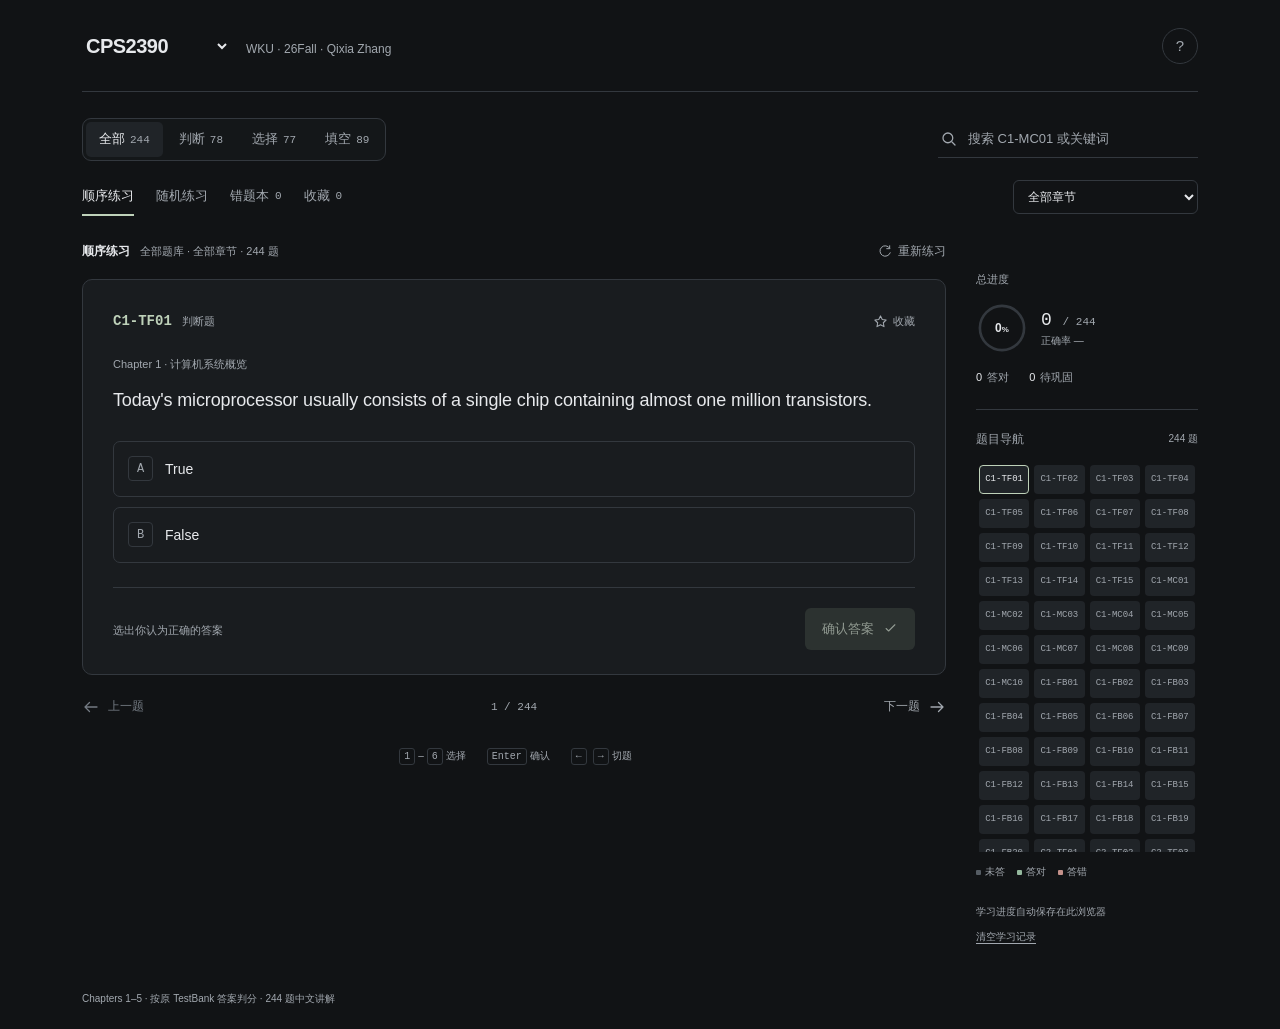
==== commit 81983d3b: "Use original TestBank questions and answer keys for all CPS2390 grading" ====
--- a/index.html
+++ b/index.html
@@ -4,7 +4,7 @@
 <meta charset="utf-8">
 <meta name="viewport" content="width=device-width, initial-scale=1">
 <meta name="theme-color" content="#111315">
-<meta name="description" content="Wenzhou-Kean CPS2390 Fall 2026: 244 reviewed practice questions, Chinese explanations for every answer and choice, and transparent corrections to the supplied TestBank.">
+<meta name="description" content="Wenzhou-Kean CPS2390 Fall 2026: 244 original TestBank questions and answer keys, with Chinese explanations and per-choice analysis.">
 <link rel="icon" href="data:image/svg+xml,%3Csvg xmlns='http://www.w3.org/2000/svg' viewBox='0 0 32 32'%3E%3Crect width='32' height='32' rx='7' fill='%23191c1f'/%3E%3Cpath d='M8 8h6l2 2 2-2h6v16h-6l-2 1-2-1H8zM16 10v15' fill='none' stroke='%23bed1b9' stroke-width='1.5'/%3E%3C/svg%3E">
 <title>WKU CPS2390 · Qixia Zhang · 26Fall Practice</title>
 <style>
@@ -55,14 +55,14 @@
  <aside class="right-column" aria-label="学习进度与题目导航"><section class="progress-panel"><h2>总进度</h2><div class="progress-summary"><div class="ring"><svg viewBox="0 0 80 80" aria-hidden="true"><circle cx="40" cy="40" r="34"/><circle id="progress-ring" class="fill" cx="40" cy="40" r="34"/></svg><strong><span id="coverage">0</span><small>%</small></strong></div><div class="progress-copy"><b id="done-stat">0 <span>/ 244</span></b><p id="accuracy">正确率 —</p></div></div><div class="mini-stats"><span><strong id="correct-stat">0</strong>答对</span><span><strong id="wrong-stat">0</strong>待巩固</span></div></section><details class="map-panel" open><summary><span>题目导航</span><span id="map-count">244 题</span></summary><div id="map" class="map-grid" aria-label="点击题号跳转"></div><div class="legend"><span><i></i>未答</span><span><i class="correct"></i>答对</span><span><i class="incorrect"></i>答错</span></div></details><p class="privacy-note" id="save-status">学习进度自动保存在此浏览器</p><button id="reset" class="reset-btn">清空学习记录</button></aside>
 </div>
 </main>
-<footer class="footer-note">Chapters 1–5 · 244 题中文讲解 · 选择题逐项分析 · 填空题自评</footer>
+<footer class="footer-note">Chapters 1–5 · 按原 TestBank 答案判分 · 244 题中文讲解</footer>
 </div>
 <noscript><p>请启用 JavaScript 后使用练习题库。</p></noscript>
 <div class="toast" id="toast" role="status" hidden></div>
-<dialog id="help-dialog" aria-labelledby="help-title"><h2 id="help-title">练习说明</h2><p>WKU · CPS2390 · Qixia Zhang · 26Fall。题目来自提供的五份 Patt/Patel《Introduction to Computing Systems》TestBank 文件，覆盖 Chapters 1–5，共 244 道。</p><ul><li>判断题和选择题：选择选项后确认，按核查后的答案判分，并显示解题思路与每个选项的分析。部分题有 5–6 个选项。</li><li>填空题：可先输入各空答案，点击「查看答案与讲解」后对照参考答案和推导，再点击「答对了」或「需巩固」完成自评。未自评时不会计入完成进度。</li><li>题号包含章节和题型，如 C1-MC01。TF 为判断、MC 为选择、FB 为填空。原文重复题号加 b，跳号保留，不补造题目。</li><li>可以按章节、题型、随机、错题和收藏练习。3 处原答案和 1 处机器码已修正，题意澄清与版本约定均随讲解标注，并可展开查看原题。旧提交会按修正键重新判分，作答记录和收藏保留。</li></ul><p>快捷键：1–6 或 A–F 选择，Enter 确认，左右方向键切题，S 收藏。填空框中的 Enter 用于查看参考答案。</p><p>记录只保存在当前浏览器，不上传、不与其他人共享。MATH3700 与 CPS2390 使用独立记录。清除浏览数据会清除进度。下载此 HTML 可离线练习；顶部课程切换需要联网。</p><p>这是独立复习工具；题库版权归原作者，教师与学期信息由使用者提供。讲解为独立整理，未声称经教师审定。LC-3 按课件/第二版规则；LEA 与第三版的差异在相关题中注明。</p><div class="dialog-actions"><button id="help-reset" class="secondary">清空记录</button><button class="primary" data-close="help-dialog">继续练习</button></div></dialog>
+<dialog id="help-dialog" aria-labelledby="help-title"><h2 id="help-title">练习说明</h2><p>WKU · CPS2390 · Qixia Zhang · 26Fall。题目来自提供的五份 Patt/Patel《Introduction to Computing Systems》TestBank 文件，覆盖 Chapters 1–5，共 244 道。</p><ul><li>判断题和选择题：选择选项后确认，按原始 TestBank 答案判分，并显示解题思路与每个选项的分析。部分题有 5–6 个选项。</li><li>填空题：可先输入各空答案，点击「查看答案与讲解」后对照参考答案和推导，再点击「答对了」或「需巩固」完成自评。未自评时不会计入完成进度。</li><li>题号包含章节和题型，如 C1-MC01。TF 为判断、MC 为选择、FB 为填空。原文重复题号加 b，跳号保留，不补造题目。</li><li>可以按章节、题型、随机、错题和收藏练习。244 道题的题干、选项、机器码和判分答案均以原始 TestBank 为准。概念疑点与版本约定只在讲解中注明。旧记录会恢复按原题库答案判分，作答记录和收藏保留。</li></ul><p>快捷键：1–6 或 A–F 选择，Enter 确认，左右方向键切题，S 收藏。填空框中的 Enter 用于查看参考答案。</p><p>记录只保存在当前浏览器，不上传、不与其他人共享。MATH3700 与 CPS2390 使用独立记录。清除浏览数据会清除进度。下载此 HTML 可离线练习；顶部课程切换需要联网。</p><p>这是独立复习工具；题库版权归原作者，教师与学期信息由使用者提供。讲解为独立整理，未声称经教师审定。LC-3 按课件/第二版规则；LEA 与第三版的差异在相关题中注明。</p><div class="dialog-actions"><button id="help-reset" class="secondary">清空记录</button><button class="primary" data-close="help-dialog">继续练习</button></div></dialog>
 <dialog id="reset-dialog" aria-labelledby="reset-title"><h2 id="reset-title">清空学习记录？</h2><p>将清除此浏览器中 CPS2390 的答题、自评、错题、收藏与位置。MATH3700 记录不受影响。此操作无法撤销。</p><div class="dialog-actions"><button class="secondary" data-close="reset-dialog">保留记录</button><button id="confirm-reset" class="primary">确认清空</button></div></dialog>
 <dialog id="summary-dialog" aria-labelledby="summary-title"><h2 id="summary-title">本轮练习</h2><div id="summary-body"></div><div class="dialog-actions"><button class="secondary" data-close="summary-dialog">返回题目</button><button id="summary-next" class="primary">继续未答</button></div></dialog>
-<script id="quiz-data" type="application/json">{"course": {"code": "CPS2390", "school": "Wenzhou-Kean University", "instructor": "Qixia Zhang", "term": "26Fall", "storage_key": "cps2390-testbank-v1", "review_revision": "2026-10-22.1"}, "chapters": [{"name": "计算机系统概览", "english": "Welcome Aboard"}, {"name": "数据与运算", "english": "Bits, Data Types, and Operations"}, {"name": "数字逻辑", "english": "Digital Logic Structures"}, {"name": "冯诺依曼模型", "english": "The von Neumann Model"}, {"name": "LC-3 指令集", "english": "The LC-3"}], "questions": [{"id": 1, "chapter": 0, "bank": "tf", "type": "tf", "label": "C1-TF01", "source_file": "chap01tq.doc", "source_number": 1, "source_occurrence": 1, "source_text": "Today's microprocessor usually consists of a single chip containing almost one million transistors.  (F)", "note": "", "explanation": "本题是旧题库的历史描述。“单芯片”没有错，但“通常接近一百万个晶体管”不能作为微处理器的普遍特征；旧教材所讨论的处理器规模也已超过这一数量级。晶体管数量取决于具体设计与年代。", "text": "Today's microprocessor usually consists of a single chip containing almost one million transistors.", "options": ["True", "False"], "answer": "B", "source_answer": "F", "original_text": "Today's microprocessor usually consists of a single chip containing almost one million transistors.", "original_options": ["True", "False"], "original_answer": "B", "original_answers": [], "review_revision": "2026-10-22.1", "references": "课程 CHAPTER 1.pdf：抽象层次、算法、ISA 与微体系结构；CHAPTER 0.pdf：计算机概览。", "review_status": "reviewed", "option_explanations": ["不选。题述不成立：本题是旧题库的历史描述。“单芯片”没有错，但“通常接近一百万个晶体管”不能作为微处理器的普遍特征；旧教材所讨论的处理器规模也已超过这一数量级。晶体管数量取决于具体设计与年代。", "应选。题述不成立：本题是旧题库的历史描述。“单芯片”没有错，但“通常接近一百万个晶体管”不能作为微处理器的普遍特征；旧教材所讨论的处理器规模也已超过这一数量级。晶体管数量取决于具体设计与年代。"]}, {"id": 2, "chapter": 0, "bank": "tf", "type": "tf", "label": "C1-TF02", "source_file": "chap01tq.doc", "source_number": 2, "source_occurrence": 1, "source_text": "Ambiguity is an important reason why one cannot program a computer in English.  (T)", "note": "", "explanation": "自然语言中的同一句话可能有多种含义；计算机程序必须明确规定操作和执行规则，因此歧义是不能直接把普通英语当作程序语言的重要原因。", "text": "Ambiguity is an important reason why one cannot program a computer in English.", "options": ["True", "False"], "answer": "A", "source_answer": "T", "original_text": "Ambiguity is an important reason why one cannot program a computer in English.", "original_options": ["True", "False"], "original_answer": "A", "original_answers": [], "review_revision": "2026-10-22.1", "references": "课程 CHAPTER 1.pdf：抽象层次、算法、ISA 与微体系结构；CHAPTER 0.pdf：计算机概览。", "review_status": "reviewed", "option_explanations": ["应选。自然语言中的同一句话可能有多种含义；计算机程序必须明确规定操作和执行规则，因此歧义是不能直接把普通英语当作程序语言的重要原因。", "不选。题述在上述课程模型下成立：自然语言中的同一句话可能有多种含义；计算机程序必须明确规定操作和执行规则，因此歧义是不能直接把普通英语当作程序语言的重要原因。"]}, {"id": 3, "chapter": 0, "bank": "tf", "type": "tf", "label": "C1-TF03", "source_file": "chap01tq.doc", "source_number": 3, "source_occurrence": 1, "source_text": "Fortran is a natural language. (F)", "note": "", "explanation": "Fortran 是人工设计、有正式语法的高级程序设计语言，不是人类日常交流的自然语言。", "text": "Fortran is a natural language.", "options": ["True", "False"], "answer": "B", "source_answer": "F", "original_text": "Fortran is a natural language.", "original_options": ["True", "False"], "original_answer": "B", "original_answers": [], "review_revision": "2026-10-22.1", "references": "课程 CHAPTER 1.pdf：抽象层次、算法、ISA 与微体系结构；CHAPTER 0.pdf：计算机概览。", "review_status": "reviewed", "option_explanations": ["不选。题述不成立：Fortran 是人工设计、有正式语法的高级程序设计语言，不是人类日常交流的自然语言。", "应选。题述不成立：Fortran 是人工设计、有正式语法的高级程序设计语言，不是人类日常交流的自然语言。"]}, {"id": 4, "chapter": 0, "bank": "tf", "type": "tf", "label": "C1-TF04", "source_file": "chap01tq.doc", "source_number": 4, "source_occurrence": 1, "source_text": "COBOL is a mechanical language. (T)", "note": "", "explanation": "这里 mechanical language 指为计算机设计的形式化语言，不是 machine language（机器码）的同义词。COBOL 虽接近英语，仍有严格语法，属于这种人工语言。", "text": "COBOL is a mechanical language.", "options": ["True", "False"], "answer": "A", "source_answer": "T", "original_text": "COBOL is a mechanical language.", "original_options": ["True", "False"], "original_answer": "A", "original_answers": [], "review_revision": "2026-10-22.1", "references": "课程 CHAPTER 1.pdf：抽象层次、算法、ISA 与微体系结构；CHAPTER 0.pdf：计算机概览。", "review_status": "reviewed", "option_explanations": ["应选。这里 mechanical language 指为计算机设计的形式化语言，不是 machine language（机器码）的同义词。COBOL 虽接近英语，仍有严格语法，属于这种人工语言。", "不选。题述在上述课程模型下成立：这里 mechanical language 指为计算机设计的形式化语言，不是 machine language（机器码）的同义词。COBOL 虽接近英语，仍有严格语法，属于这种人工语言。"]}, {"id": 5, "chapter": 0, "bank": "tf", "type": "tf", "label": "C1-TF05", "source_file": "chap01tq.doc", "source_number": 5, "source_occurrence": 1, "source_text": "It is likely that a program written in a (low level) language for one ISA will also run on a computer having a different ISA. (F)", "note": "", "explanation": "低级语言依赖 ISA 的指令、寄存器和编码。另一种 ISA 通常不能直接执行原来的机器码；跨 ISA 需要重新实现、翻译或模拟。", "text": "It is likely that a program written in a (low level) language for one ISA will also run on a computer having a different ISA.", "options": ["True", "False"], "answer": "B", "source_answer": "F", "original_text": "It is likely that a program written in a (low level) language for one ISA will also run on a computer having a different ISA.", "original_options": ["True", "False"], "original_answer": "B", "original_answers": [], "review_revision": "2026-10-22.1", "references": "课程 CHAPTER 1.pdf：抽象层次、算法、ISA 与微体系结构；CHAPTER 0.pdf：计算机概览。", "review_status": "reviewed", "option_explanations": ["不选。题述不成立：低级语言依赖 ISA 的指令、寄存器和编码。另一种 ISA 通常不能直接执行原来的机器码；跨 ISA 需要重新实现、翻译或模拟。", "应选。题述不成立：低级语言依赖 ISA 的指令、寄存器和编码。另一种 ISA 通常不能直接执行原来的机器码；跨 ISA 需要重新实现、翻译或模拟。"]}, {"id": 6, "chapter": 0, "bank": "tf", "type": "tf", "label": "C1-TF06", "source_file": "chap01tq.doc", "source_number": 6, "source_occurrence": 1, "source_text": "COBOL is a low-level language because its programs provide a very low level of detail into the inner workings the underlying business model that is being programmed. (F)", "note": "", "explanation": "高级/低级描述的是与硬件的抽象距离，而非商业问题写得有多详细。COBOL 抽象掉了大量机器细节，属于高级语言。", "text": "COBOL is a low-level language because its programs provide a very low level of detail into the inner workings the underlying business model that is being programmed.", "options": ["True", "False"], "answer": "B", "source_answer": "F", "original_text": "COBOL is a low-level language because its programs provide a very low level of detail into the inner workings the underlying business model that is being programmed.", "original_options": ["True", "False"], "original_answer": "B", "original_answers": [], "review_revision": "2026-10-22.1", "references": "课程 CHAPTER 1.pdf：抽象层次、算法、ISA 与微体系结构；CHAPTER 0.pdf：计算机概览。", "review_status": "reviewed", "option_explanations": ["不选。题述不成立：高级/低级描述的是与硬件的抽象距离，而非商业问题写得有多详细。COBOL 抽象掉了大量机器细节，属于高级语言。", "应选。题述不成立：高级/低级描述的是与硬件的抽象距离，而非商业问题写得有多详细。COBOL 抽象掉了大量机器细节，属于高级语言。"]}, {"id": 7, "chapter": 0, "bank": "tf", "type": "tf", "label": "C1-TF07", "source_file": "chap01tq.doc", "source_number": 7, "source_occurrence": 1, "source_text": "Most ISAs are implemented by more than one very different microarchitecture. (T)", "note": "", "explanation": "ISA 规定程序员可见的行为；微体系结构决定内部如何实现。同一 ISA 可以由不同流水线、缓存和执行单元设计实现。这里沿用教材对常见 ISA 的讨论，不能理解成每个 ISA 都必然已有多个实现。", "text": "Most ISAs are implemented by more than one very different microarchitecture.", "options": ["True", "False"], "answer": "A", "source_answer": "T", "original_text": "Most ISAs are implemented by more than one very different microarchitecture.", "original_options": ["True", "False"], "original_answer": "A", "original_answers": [], "review_revision": "2026-10-22.1", "references": "课程 CHAPTER 1.pdf：抽象层次、算法、ISA 与微体系结构；CHAPTER 0.pdf：计算机概览。", "review_status": "reviewed", "option_explanations": ["应选。ISA 规定程序员可见的行为；微体系结构决定内部如何实现。同一 ISA 可以由不同流水线、缓存和执行单元设计实现。这里沿用教材对常见 ISA 的讨论，不能理解成每个 ISA 都必然已有多个实现。", "不选。题述在上述课程模型下成立：ISA 规定程序员可见的行为；微体系结构决定内部如何实现。同一 ISA 可以由不同流水线、缓存和执行单元设计实现。这里沿用教材对常见 ISA 的讨论，不能理解成每个 ISA 都必然已有多个实现。"]}, {"id": 8, "chapter": 0, "bank": "tf", "type": "tf", "label": "C1-TF08", "source_file": "chap01tq.doc", "source_number": 8, "source_occurrence": 1, "source_text": "Some ISAs are implemented by chips designed by multiple manufacturers. (T)", "note": "", "explanation": "ISA 是接口规范，不限定只能由一家厂商实现。在获得相应使用权的情况下，不同厂商能够制造兼容同一 ISA 的处理器。", "text": "Some ISAs are implemented by chips designed by multiple manufacturers.", "options": ["True", "False"], "answer": "A", "source_answer": "T", "original_text": "Some ISAs are implemented by chips designed by multiple manufacturers.", "original_options": ["True", "False"], "original_answer": "A", "original_answers": [], "review_revision": "2026-10-22.1", "references": "课程 CHAPTER 1.pdf：抽象层次、算法、ISA 与微体系结构；CHAPTER 0.pdf：计算机概览。", "review_status": "reviewed", "option_explanations": ["应选。ISA 是接口规范，不限定只能由一家厂商实现。在获得相应使用权的情况下，不同厂商能够制造兼容同一 ISA 的处理器。", "不选。题述在上述课程模型下成立：ISA 是接口规范，不限定只能由一家厂商实现。在获得相应使用权的情况下，不同厂商能够制造兼容同一 ISA 的处理器。"]}, {"id": 9, "chapter": 0, "bank": "tf", "type": "tf", "label": "C1-TF09", "source_file": "chap01tq.doc", "source_number": 9, "source_occurrence": 1, "source_text": "Keyboard, card reader, scanner, and disks are all examples of input devices. (T)", "note": "", "explanation": "输入设备把信息送入计算机。键盘、读卡器和扫描仪提供输入；磁盘在被读取时同样是输入来源，设备可兼具输入与输出功能。", "text": "Keyboard, card reader, scanner, and disks are all examples of input devices.", "options": ["True", "False"], "answer": "A", "source_answer": "T", "original_text": "Keyboard, card reader, scanner, and disks are all examples of input devices.", "original_options": ["True", "False"], "original_answer": "A", "original_answers": [], "review_revision": "2026-10-22.1", "references": "课程 CHAPTER 1.pdf：抽象层次、算法、ISA 与微体系结构；CHAPTER 0.pdf：计算机概览。", "review_status": "reviewed", "option_explanations": ["应选。输入设备把信息送入计算机。键盘、读卡器和扫描仪提供输入；磁盘在被读取时同样是输入来源，设备可兼具输入与输出功能。", "不选。题述在上述课程模型下成立：输入设备把信息送入计算机。键盘、读卡器和扫描仪提供输入；磁盘在被读取时同样是输入来源，设备可兼具输入与输出功能。"]}, {"id": 10, "chapter": 0, "bank": "tf", "type": "tf", "label": "C1-TF10", "source_file": "chap01tq.doc", "source_number": 10, "source_occurrence": 1, "source_text": "Monitor, printer output, and disks are all examples of output devices. (T)", "note": "", "explanation": "显示器和打印机把信息输出给人；磁盘在被写入时接收计算机输出的数据，因此也属于输出设备。", "text": "Monitor, printer output, and disks are all examples of output devices.", "options": ["True", "False"], "answer": "A", "source_answer": "T", "original_text": "Monitor, printer output, and disks are all examples of output devices.", "original_options": ["True", "False"], "original_answer": "A", "original_answers": [], "review_revision": "2026-10-22.1", "references": "课程 CHAPTER 1.pdf：抽象层次、算法、ISA 与微体系结构；CHAPTER 0.pdf：计算机概览。", "review_status": "reviewed", "option_explanations": ["应选。显示器和打印机把信息输出给人；磁盘在被写入时接收计算机输出的数据，因此也属于输出设备。", "不选。题述在上述课程模型下成立：显示器和打印机把信息输出给人；磁盘在被写入时接收计算机输出的数据，因此也属于输出设备。"]}, {"id": 11, "chapter": 0, "bank": "tf", "type": "tf", "label": "C1-TF11", "source_file": "chap01tq.doc", "source_number": 11, "source_occurrence": 1, "source_text": "It is not possible to increase the accuracy of a value in a digital computer (F)", "note": "", "explanation": "数字表示的精度可以通过增加有效位数或采用更精确的数值方法提高，但不能超过原始测量数据本身提供的信息。“不可能提高”过于绝对。", "text": "It is not possible to increase the accuracy of a value in a digital computer", "options": ["True", "False"], "answer": "B", "source_answer": "F", "original_text": "It is not possible to increase the accuracy of a value in a digital computer", "original_options": ["True", "False"], "original_answer": "B", "original_answers": [], "review_revision": "2026-10-22.1", "references": "课程 CHAPTER 1.pdf：抽象层次、算法、ISA 与微体系结构；CHAPTER 0.pdf：计算机概览。", "review_status": "reviewed", "option_explanations": ["不选。题述不成立：数字表示的精度可以通过增加有效位数或采用更精确的数值方法提高，但不能超过原始测量数据本身提供的信息。“不可能提高”过于绝对。", "应选。题述不成立：数字表示的精度可以通过增加有效位数或采用更精确的数值方法提高，但不能超过原始测量数据本身提供的信息。“不可能提高”过于绝对。"]}, {"id": 12, "chapter": 0, "bank": "tf", "type": "tf", "label": "C1-TF12", "source_file": "chap01tq.doc", "source_number": 12, "source_occurrence": 1, "source_text": "One way to improve an analog computer's accuracy is to use more finely tuned sensors (T)", "note": "", "explanation": "模拟计算依赖连续物理量的测量。更精密且校准良好的传感器可减少测量误差，从而改善精度，但不保证消除所有误差。", "text": "One way to improve an analog computer's accuracy is to use more finely tuned sensors", "options": ["True", "False"], "answer": "A", "source_answer": "T", "original_text": "One way to improve an analog computer's accuracy is to use more finely tuned sensors", "original_options": ["True", "False"], "original_answer": "A", "original_answers": [], "review_revision": "2026-10-22.1", "references": "课程 CHAPTER 1.pdf：抽象层次、算法、ISA 与微体系结构；CHAPTER 0.pdf：计算机概览。", "review_status": "reviewed", "option_explanations": ["应选。模拟计算依赖连续物理量的测量。更精密且校准良好的传感器可减少测量误差，从而改善精度，但不保证消除所有误差。", "不选。题述在上述课程模型下成立：模拟计算依赖连续物理量的测量。更精密且校准良好的传感器可减少测量误差，从而改善精度，但不保证消除所有误差。"]}, {"id": 13, "chapter": 0, "bank": "tf", "type": "tf", "label": "C1-TF13", "source_file": "chap01tq.doc", "source_number": 13, "source_occurrence": 1, "source_text": "Assembly language programs written for the Mac will run on the Mac after being assembled to the Mac's ISA.  They will also execute on the PC, after being assembled to the PC's ISA. (F)", "note": "", "explanation": "汇编源代码绑定特定 ISA 的助记符和寄存器，不能仅换一个汇编器就自动跨 ISA；还可能依赖操作系统与 ABI。题目中的 Mac/PC 是旧教材的历史平台语境。", "text": "Assembly language programs written for the Mac will run on the Mac after being assembled to the Mac's ISA.  They will also execute on the PC, after being assembled to the PC's ISA.", "options": ["True", "False"], "answer": "B", "source_answer": "F", "original_text": "Assembly language programs written for the Mac will run on the Mac after being assembled to the Mac's ISA.  They will also execute on the PC, after being assembled to the PC's ISA.", "original_options": ["True", "False"], "original_answer": "B", "original_answers": [], "review_revision": "2026-10-22.1", "references": "课程 CHAPTER 1.pdf：抽象层次、算法、ISA 与微体系结构；CHAPTER 0.pdf：计算机概览。", "review_status": "reviewed", "option_explanations": ["不选。题述不成立：汇编源代码绑定特定 ISA 的助记符和寄存器，不能仅换一个汇编器就自动跨 ISA；还可能依赖操作系统与 ABI。题目中的 Mac/PC 是旧教材的历史平台语境。", "应选。题述不成立：汇编源代码绑定特定 ISA 的助记符和寄存器，不能仅换一个汇编器就自动跨 ISA；还可能依赖操作系统与 ABI。题目中的 Mac/PC 是旧教材的历史平台语境。"]}, {"id": 14, "chapter": 0, "bank": "tf", "type": "tf", "label": "C1-TF14", "source_file": "chap01tq.doc", "source_number": 14, "source_occurrence": 1, "source_text": "English can be used as a high level programming language because with care, one can state instructions precisely.  (F)", "note": "", "explanation": "普通英语没有程序语言所要求的完整、统一、可执行的形式语义。即使努力写得精确，仍需先定义受限语法和语义，才成为可执行的形式语言。", "text": "English can be used as a high level programming language because with care, one can state instructions precisely.", "options": ["True", "False"], "answer": "B", "source_answer": "F", "original_text": "English can be used as a high level programming language because with care, one can state instructions precisely.", "original_options": ["True", "False"], "original_answer": "B", "original_answers": [], "review_revision": "2026-10-22.1", "references": "课程 CHAPTER 1.pdf：抽象层次、算法、ISA 与微体系结构；CHAPTER 0.pdf：计算机概览。", "review_status": "reviewed", "option_explanations": ["不选。题述不成立：普通英语没有程序语言所要求的完整、统一、可执行的形式语义。即使努力写得精确，仍需先定义受限语法和语义，才成为可执行的形式语言。", "应选。题述不成立：普通英语没有程序语言所要求的完整、统一、可执行的形式语义。即使努力写得精确，仍需先定义受限语法和语义，才成为可执行的形式语言。"]}, {"id": 15, "chapter": 0, "bank": "tf", "type": "tf", "label": "C1-TF15", "source_file": "chap01tq.doc", "source_number": 15, "source_occurrence": 1, "source_text": "For each ISA there is exactly one microarchitecture which implements that ISA. (F)", "note": "", "explanation": "同一 ISA 可由多个微体系结构实现，程序员观察到的指令行为保持兼容，内部电路和性能可以不同，所以不是一对一关系。", "text": "For each ISA there is exactly one microarchitecture which implements that ISA.", "options": ["True", "False"], "answer": "B", "source_answer": "F", "original_text": "For each ISA there is exactly one microarchitecture which implements that ISA.", "original_options": ["True", "False"], "original_answer": "B", "original_answers": [], "review_revision": "2026-10-22.1", "references": "课程 CHAPTER 1.pdf：抽象层次、算法、ISA 与微体系结构；CHAPTER 0.pdf：计算机概览。", "review_status": "reviewed", "option_explanations": ["不选。题述不成立：同一 ISA 可由多个微体系结构实现，程序员观察到的指令行为保持兼容，内部电路和性能可以不同，所以不是一对一关系。", "应选。题述不成立：同一 ISA 可由多个微体系结构实现，程序员观察到的指令行为保持兼容，内部电路和性能可以不同，所以不是一对一关系。"]}, {"id": 16, "chapter": 0, "bank": "mc", "type": "mc", "label": "C1-MC01", "source_file": "chap01tq.doc", "source_number": 1, "source_occurrence": 1, "source_text": "Which of the following is not a high level language?\n\na. Fortran\nb. C++\nc. Assembly language\nd. COBOL\n\nAnswer: c", "note": "", "explanation": "汇编语言直接对应某个 ISA 的指令，是低级语言；其余三种属于高级语言。", "text": "Which of the following is not a high level language?", "options": ["Fortran", "C++", "Assembly language", "COBOL"], "answer": "C", "source_answer": "C", "original_text": "Which of the following is not a high level language?", "original_options": ["Fortran", "C++", "Assembly language", "COBOL"], "original_answer": "C", "original_answers": [], "option_explanations": ["Fortran 提供变量、表达式等高级抽象，属于高级语言。", "C++ 提供类型、函数和对象等高级抽象，属于高级语言。", "汇编语言面向具体寄存器和机器指令，符合题目要求的“不是高级语言”。", "COBOL 面向业务数据与处理，属于高级语言。"], "review_revision": "2026-10-22.1", "references": "课程 CHAPTER 1.pdf：抽象层次、算法、ISA 与微体系结构；CHAPTER 0.pdf：计算机概览。", "review_status": "reviewed"}, {"id": 17, "chapter": 0, "bank": "mc", "type": "mc", "label": "C1-MC02", "source_file": "chap01tq.doc", "source_number": 2, "source_occurrence": 1, "source_text": "Which of the following is not an output device?\n\na. Keyboard\nb. Printer\nc. Monitor\nd. Disk\n\nAnswer: a", "note": "", "explanation": "题目问“不是输出设备”；键盘主要把按键输入计算机。磁盘能同时承担读入和写出。", "text": "Which of the following is not an output device?", "options": ["Keyboard", "Printer", "Monitor", "Disk"], "answer": "A", "source_answer": "A", "original_text": "Which of the following is not an output device?", "original_options": ["Keyboard", "Printer", "Monitor", "Disk"], "original_answer": "A", "original_answers": [], "option_explanations": ["键盘把用户按键送入计算机，是输入设备。", "打印机把计算结果打印出来，是输出设备。", "显示器把图像显示给用户，是输出设备。", "磁盘写入时接收计算机输出的数据，因此不能排除其输出设备身份。"], "review_revision": "2026-10-22.1", "references": "课程 CHAPTER 1.pdf：抽象层次、算法、ISA 与微体系结构；CHAPTER 0.pdf：计算机概览。", "review_status": "reviewed"}, {"id": 18, "chapter": 0, "bank": "mc", "type": "mc", "label": "C1-MC03", "source_file": "chap01tq.doc", "source_number": 3, "source_occurrence": 1, "source_text": "Which of the following is not a natural language?\n\na. Greek\nb. Latin\nc. French\nd. Fortran\n\nAnswer: d", "note": "", "explanation": "Fortran 是人工定义的程序设计语言；Greek、Latin、French 是自然语言。", "text": "Which of the following is not a natural language?", "options": ["Greek", "Latin", "French", "Fortran"], "answer": "D", "source_answer": "D", "original_text": "Which of the following is not a natural language?", "original_options": ["Greek", "Latin", "French", "Fortran"], "original_answer": "D", "original_answers": [], "option_explanations": ["希腊语是人类自然语言。", "拉丁语即使不再广泛日常使用，仍是自然语言。", "法语是自然语言。", "Fortran 有专门为计算机设计的语法和语义，不是自然语言。"], "review_revision": "2026-10-22.1", "references": "课程 CHAPTER 1.pdf：抽象层次、算法、ISA 与微体系结构；CHAPTER 0.pdf：计算机概览。", "review_status": "reviewed"}, {"id": 19, "chapter": 0, "bank": "mc", "type": "mc", "label": "C1-MC04", "source_file": "chap01tq.doc", "source_number": 4, "source_occurrence": 1, "source_text": "An algorithm is a step-by-step procedure, characterized by:\n\na. finiteness\nb. effective computability\nc. definiteness\nd. all of the above.\n\nAnswer: d", "note": "", "explanation": "本课程的算法定义同时要求有穷性、有效可计算性和确定性。", "text": "An algorithm is a step-by-step procedure, characterized by:", "options": ["finiteness", "effective computability", "definiteness", "all of the above."], "answer": "D", "source_answer": "D", "original_text": "An algorithm is a step-by-step procedure, characterized by:", "original_options": ["finiteness", "effective computability", "definiteness", "all of the above."], "original_answer": "D", "original_answers": [], "option_explanations": ["有穷性要求对合法输入在有限步骤后结束，确实必要，但只列出一项。", "有效可计算性要求每一步确实可被执行，确实必要，但不完整。", "确定性要求每一步含义清楚无歧义，确实必要，但不完整。", "前三项都成立，综合选项最完整。"], "review_revision": "2026-10-22.1", "references": "课程 CHAPTER 1.pdf：抽象层次、算法、ISA 与微体系结构；CHAPTER 0.pdf：计算机概览。", "review_status": "reviewed"}, {"id": 20, "chapter": 0, "bank": "mc", "type": "mc", "label": "C1-MC05", "source_file": "chap01tq.doc", "source_number": 5, "source_occurrence": 1, "source_text": "A program can be translated into the ISA of a processor by means of:\n\na. a compiler\nb. an assembler\nc. an interpreter\nd. all of the above\n\nAnswer: d", "note": "", "explanation": "编译器、汇编器和解释器均可让适合的源程序在处理器上运行，但解释执行不等于生成独立机器码文件。原题把解释器一概称为“翻译成 ISA”不严谨，已明确改为翻译或执行。", "text": "Which of the following tools can translate or execute a program on a processor, for a suitable source language?", "options": ["a compiler", "an assembler", "an interpreter", "all of the above"], "answer": "D", "source_answer": "D", "original_text": "A program can be translated into the ISA of a processor by means of:", "original_options": ["a compiler", "an assembler", "an interpreter", "all of the above"], "original_answer": "D", "original_answers": [], "option_explanations": ["编译器可把高级源程序翻译为目标代码，是可用工具之一。", "汇编器把对应 ISA 的汇编程序编码为机器指令，是可用工具之一。", "解释器读取源程序或中间代码，并通过宿主程序执行语义；不一定输出独立的 ISA 程序，也是执行工具之一。", "按澄清后的“翻译或执行”题意，前三种工具都可用。"], "review_note": "题干澄清：解释器不一定把整个程序翻译成独立的 ISA 机器码；改为“翻译或执行”，保留 D。", "review_revision": "2026-10-22.1", "references": "课程 CHAPTER 1.pdf：抽象层次、算法、ISA 与微体系结构；CHAPTER 0.pdf：计算机概览。", "review_status": "clarified"}, {"id": 21, "chapter": 0, "bank": "mc", "type": "mc", "label": "C1-MC06", "source_file": "chap01tq.doc", "source_number": 6, "source_occurrence": 1, "source_text": "An analog value can be:\n\na. a measurement of the resistance of a spring\nb. a sequence of four single digit integers\nc. a sequence of four 0s and 1s\nd. all of the above\n\nAnswer: a", "note": "", "explanation": "模拟量连续变化；用有限个数字或位构成的序列是离散表示。", "text": "An analog value can be:", "options": ["a measurement of the resistance of a spring", "a sequence of four single digit integers", "a sequence of four 0s and 1s", "all of the above"], "answer": "A", "source_answer": "A", "original_text": "An analog value can be:", "original_options": ["a measurement of the resistance of a spring", "a sequence of four single digit integers", "a sequence of four 0s and 1s", "all of the above"], "original_answer": "A", "original_answers": [], "option_explanations": ["弹簧阻力的物理测量值可以在连续区间变化，是模拟量。", "四个单个整数的序列只有离散取值，不是连续模拟量。", "四个二进制位只有 16 种序列，是数字表示。", "B、C 均不是模拟量，故不能选全部。"], "review_revision": "2026-10-22.1", "references": "课程 CHAPTER 1.pdf：抽象层次、算法、ISA 与微体系结构；CHAPTER 0.pdf：计算机概览。", "review_status": "reviewed"}, {"id": 22, "chapter": 0, "bank": "mc", "type": "mc", "label": "C1-MC07", "source_file": "chap01tq.doc", "source_number": 7, "source_occurrence": 1, "source_text": "A computer system contains:\n\na. a cpu\nb. memory\nc. at least one output device\nd. all of the above\n\nAnswer: d", "note": "", "explanation": "按本课程的完整计算机系统模型，系统包含处理器、存储器以及输入/输出设备。", "text": "A computer system contains:", "options": ["a cpu", "memory", "at least one output device", "all of the above"], "answer": "D", "source_answer": "D", "original_text": "A computer system contains:", "original_options": ["a cpu", "memory", "at least one output device", "all of the above"], "original_answer": "D", "original_answers": [], "option_explanations": ["CPU 执行和控制处理，属于组成部分，但不完整。", "存储器保存程序和数据，属于组成部分，但不完整。", "输出设备让计算结果可被系统外部使用，属于课程模型组成部分，但不完整。", "前三项均属于课程所讨论的完整计算机系统。"], "review_revision": "2026-10-22.1", "references": "课程 CHAPTER 1.pdf：抽象层次、算法、ISA 与微体系结构；CHAPTER 0.pdf：计算机概览。", "review_status": "reviewed"}, {"id": 23, "chapter": 0, "bank": "mc", "type": "mc", "label": "C1-MC08", "source_file": "chap01tq.doc", "source_number": 8, "source_occurrence": 1, "source_text": "The following is an example of an ISA:\n\na. Power-PC\nb. Power bar\nc. Power PC 641\nd. All of the above\n\nAnswer: a", "note": "", "explanation": "PowerPC 是 ISA 名称；ISA 描述指令、寄存器、数据类型及寻址规则等接口。", "text": "The following is an example of an ISA:", "options": ["Power-PC", "Power bar", "Power PC 641", "All of the above"], "answer": "A", "source_answer": "A", "original_text": "The following is an example of an ISA:", "original_options": ["Power-PC", "Power bar", "Power PC 641", "All of the above"], "original_answer": "A", "original_answers": [], "option_explanations": ["PowerPC 是实际的指令集架构名称。", "Power bar 不是本题所讨论的计算机 ISA。", "“Power PC 641”不是课程列出的 ISA 名称；具体芯片型号也不能与 ISA 层次混同。", "只有 A 是合适的 ISA 名称，不能选全部。"], "review_revision": "2026-10-22.1", "references": "课程 CHAPTER 1.pdf：抽象层次、算法、ISA 与微体系结构；CHAPTER 0.pdf：计算机概览。", "review_status": "reviewed"}, {"id": 24, "chapter": 0, "bank": "mc", "type": "mc", "label": "C1-MC09", "source_file": "chap01tq.doc", "source_number": 9, "source_occurrence": 1, "source_text": "The following is an example of a microarchitecture:\n\na. Alpha 21064\nb. Alpha 21164\nc. Alpha 21264\nd. all of the above.\n\nAnswer: d", "note": "", "explanation": "21064、21164 和 21264 是 Alpha ISA 的不同处理器实现，体现一个 ISA 对应多个微体系结构。", "text": "The following is an example of a microarchitecture:", "options": ["Alpha 21064", "Alpha 21164", "Alpha 21264", "all of the above."], "answer": "D", "source_answer": "D", "original_text": "The following is an example of a microarchitecture:", "original_options": ["Alpha 21064", "Alpha 21164", "Alpha 21264", "all of the above."], "original_answer": "D", "original_answers": [], "option_explanations": ["Alpha 21064 是一个具体实现，成立但只覆盖一项。", "Alpha 21164 也是具体实现，成立但只覆盖一项。", "Alpha 21264 也是具体实现，成立但只覆盖一项。", "三个型号都处于实现/微体系结构层面。"], "review_revision": "2026-10-22.1", "references": "课程 CHAPTER 1.pdf：抽象层次、算法、ISA 与微体系结构；CHAPTER 0.pdf：计算机概览。", "review_status": "reviewed"}, {"id": 25, "chapter": 0, "bank": "mc", "type": "mc", "label": "C1-MC10", "source_file": "chap01tq.doc", "source_number": 10, "source_occurrence": 1, "source_text": "The following is an example of a device technology.\n\na. NMOS\nb. CMOS\nc. Gallium Arsenide\nd. All of the above\n\nAnswer: d", "note": "", "explanation": "器件技术描述逻辑电路用什么工艺、晶体管或材料实现，与 ISA 和内部组织层次不同。", "text": "The following is an example of a device technology.", "options": ["NMOS", "CMOS", "Gallium Arsenide", "All of the above"], "answer": "D", "source_answer": "D", "original_text": "The following is an example of a device technology.", "original_options": ["NMOS", "CMOS", "Gallium Arsenide", "All of the above"], "original_answer": "D", "original_answers": [], "option_explanations": ["NMOS 是以 n 沟道 MOS 器件实现逻辑的技术。", "CMOS 使用互补的 p 型和 n 型 MOS 器件。", "砷化镓是可用于半导体器件的材料技术。", "前三项均属于器件实现技术。"], "review_revision": "2026-10-22.1", "references": "课程 CHAPTER 1.pdf：抽象层次、算法、ISA 与微体系结构；CHAPTER 0.pdf：计算机概览。", "review_status": "reviewed"}, {"id": 26, "chapter": 0, "bank": "fill", "type": "fill", "label": "C1-FB01", "source_file": "chap01tq.doc", "source_number": 1, "source_occurrence": 1, "source_text": "A more precise term for the mechanism that directs the processing of instructions in the computer and also performs the actual processing is the (central processing unit).", "note": "", "explanation": "CPU（central processing unit，中央处理器）包含处理和控制机制，负责执行指令；不是整个计算机系统的同义词。", "text": "A more precise term for the mechanism that directs the processing of instructions in the computer and also performs the actual processing is the ____[1].", "options": [], "answer": null, "answers": ["central processing unit"], "source_answer": ["central processing unit"], "original_text": "A more precise term for the mechanism that directs the processing of instructions in the computer and also performs the actual processing is the ____[1].", "original_options": [], "original_answer": null, "original_answers": ["central processing unit"], "review_revision": "2026-10-22.1", "references": "课程 CHAPTER 1.pdf：抽象层次、算法、ISA 与微体系结构；CHAPTER 0.pdf：计算机概览。", "review_status": "reviewed"}, {"id": 27, "chapter": 0, "bank": "fill", "type": "fill", "label": "C1-FB02", "source_file": "chap01tq.doc", "source_number": 2, "source_occurrence": 1, "source_text": "A (computer system) consists of a processor, plus memory and various input devices and output devices.", "note": "", "explanation": "computer system = processor + memory + input/output devices。CPU 是其中一个组成部分。", "text": "A ____[1] consists of a processor, plus memory and various input devices and output devices.", "options": [], "answer": null, "answers": ["computer system"], "source_answer": ["computer system"], "original_text": "A ____[1] consists of a processor, plus memory and various input devices and output devices.", "original_options": [], "original_answer": null, "original_answers": ["computer system"], "review_revision": "2026-10-22.1", "references": "课程 CHAPTER 1.pdf：抽象层次、算法、ISA 与微体系结构；CHAPTER 0.pdf：计算机概览。", "review_status": "reviewed"}, {"id": 28, "chapter": 0, "bank": "fill", "type": "fill", "label": "C1-FB03", "source_file": "chap01tq.doc", "source_number": 3, "source_occurrence": 1, "source_text": "There are basically two kinds of computers, (analog) in which the values processed are physical quantities, like actual voltage or distance, and (digital) in which the values processed are discrete and distinct values.", "note": "", "explanation": "第 1 空 analog：直接处理连续物理量；第 2 空 digital：用离散符号编码值，例如二进制位。", "text": "There are basically two kinds of computers, ____[1] in which the values processed are physical quantities, like actual voltage or distance, and ____[2] in which the values processed are discrete and distinct values.", "options": [], "answer": null, "answers": ["analog", "digital"], "source_answer": ["analog", "digital"], "original_text": "There are basically two kinds of computers, ____[1] in which the values processed are physical quantities, like actual voltage or distance, and ____[2] in which the values processed are discrete and distinct values.", "original_options": [], "original_answer": null, "original_answers": ["analog", "digital"], "review_revision": "2026-10-22.1", "references": "课程 CHAPTER 1.pdf：抽象层次、算法、ISA 与微体系结构；CHAPTER 0.pdf：计算机概览。", "review_status": "reviewed"}, {"id": 29, "chapter": 0, "bank": "fill", "type": "fill", "label": "C1-FB04", "source_file": "chap01tq.doc", "source_number": 4, "source_occurrence": 1, "source_text": "(Alan Turing) came up with the idea of a universal computational device.", "note": "", "explanation": "Alan Turing 提出了通用计算模型：同一通用机器可按不同描述/程序模拟不同计算。", "text": "____[1] came up with the idea of a universal computational device.", "options": [], "answer": null, "answers": ["Alan Turing"], "source_answer": ["Alan Turing"], "original_text": "____[1] came up with the idea of a universal computational device.", "original_options": [], "original_answer": null, "original_answers": ["Alan Turing"], "review_revision": "2026-10-22.1", "references": "课程 CHAPTER 1.pdf：抽象层次、算法、ISA 与微体系结构；CHAPTER 0.pdf：计算机概览。", "review_status": "reviewed"}, {"id": 30, "chapter": 0, "bank": "fill", "type": "fill", "label": "C1-FB05", "source_file": "chap01tq.doc", "source_number": 5, "source_occurrence": 1, "source_text": "(Natural languages) are languages spoken by people, (mechanical languages) are languages designed for use with a computer.", "note": "", "explanation": "第 1 空 Natural languages，指人类语言；第 2 空 mechanical languages，指为计算机设计的形式语言。这里 mechanical 不限于机器码。", "text": "____[1] are languages spoken by people, ____[2] are languages designed for use with a computer.", "options": [], "answer": null, "answers": ["Natural languages", "mechanical languages"], "source_answer": ["Natural languages", "mechanical languages"], "original_text": "____[1] are languages spoken by people, ____[2] are languages designed for use with a computer.", "original_options": [], "original_answer": null, "original_answers": ["Natural languages", "mechanical languages"], "review_revision": "2026-10-22.1", "references": "课程 CHAPTER 1.pdf：抽象层次、算法、ISA 与微体系结构；CHAPTER 0.pdf：计算机概览。", "review_status": "reviewed"}, {"id": 31, "chapter": 0, "bank": "fill", "type": "fill", "label": "C1-FB06", "source_file": "chap01tq.doc", "source_number": 6, "source_occurrence": 1, "source_text": "(Ambiguity) makes natural language unsuited for writing computer programs, because the computer would never know which was several meanings the programmer intended.", "note": "", "explanation": "Ambiguity 是歧义：同一句话可有多个解释，执行者无法唯一确定程序员的意图。", "text": "____[1] makes natural language unsuited for writing computer programs, because the computer would never know which was several meanings the programmer intended.", "options": [], "answer": null, "answers": ["Ambiguity"], "source_answer": ["Ambiguity"], "original_text": "____[1] makes natural language unsuited for writing computer programs, because the computer would never know which was several meanings the programmer intended.", "original_options": [], "original_answer": null, "original_answers": ["Ambiguity"], "review_revision": "2026-10-22.1", "references": "课程 CHAPTER 1.pdf：抽象层次、算法、ISA 与微体系结构；CHAPTER 0.pdf：计算机概览。", "review_status": "reviewed"}, {"id": 32, "chapter": 0, "bank": "fill", "type": "fill", "label": "C1-FB07", "source_file": "chap01tq.doc", "source_number": 7, "source_occurrence": 1, "source_text": "(Algorithms) are step by step procedures, whose steps are definite and effectively computable, and the entire procedure is guaranteed to terminate.", "note": "", "explanation": "Algorithms 是满足确定性、有效可计算性和有穷性的逐步过程；任意操作清单未必是算法。", "text": "____[1] are step by step procedures, whose steps are definite and effectively computable, and the entire procedure is guaranteed to terminate.", "options": [], "answer": null, "answers": ["Algorithms"], "source_answer": ["Algorithms"], "original_text": "____[1] are step by step procedures, whose steps are definite and effectively computable, and the entire procedure is guaranteed to terminate.", "original_options": [], "original_answer": null, "original_answers": ["Algorithms"], "review_revision": "2026-10-22.1", "references": "课程 CHAPTER 1.pdf：抽象层次、算法、ISA 与微体系结构；CHAPTER 0.pdf：计算机概览。", "review_status": "reviewed"}, {"id": 33, "chapter": 0, "bank": "fill", "type": "fill", "label": "C1-FB08", "source_file": "chap01tq.doc", "source_number": 8, "source_occurrence": 1, "source_text": "If a procedure contains the statement \"a pinch of salt,\" the procedure lacks (definiteness).", "note": "", "explanation": "“一撮盐”没有可复现的精确数量，缺少 definiteness（确定性），问题不是盐无法被处理。", "text": "If a procedure contains the statement \"a pinch of salt,\" the procedure lacks ____[1].", "options": [], "answer": null, "answers": ["definiteness"], "source_answer": ["definiteness"], "original_text": "If a procedure contains the statement \"a pinch of salt,\" the procedure lacks ____[1].", "original_options": [], "original_answer": null, "original_answers": ["definiteness"], "review_revision": "2026-10-22.1", "references": "课程 CHAPTER 1.pdf：抽象层次、算法、ISA 与微体系结构；CHAPTER 0.pdf：计算机概览。", "review_status": "reviewed"}, {"id": 34, "chapter": 0, "bank": "fill", "type": "fill", "label": "C1-FB09", "source_file": "chap01tq.doc", "source_number": 9, "source_occurrence": 1, "source_text": "If a procedure contains a statement that can not be carried out by a computer, the procedure lacks (effective computability).", "note": "", "explanation": "步骤若无法由指定计算模型实际完成，就缺少 effective computability（有效可计算性）。", "text": "If a procedure contains a statement that can not be carried out by a computer, the procedure lacks ____[1].", "options": [], "answer": null, "answers": ["effective computability"], "source_answer": ["effective computability"], "original_text": "If a procedure contains a statement that can not be carried out by a computer, the procedure lacks ____[1].", "original_options": [], "original_answer": null, "original_answers": ["effective computability"], "review_revision": "2026-10-22.1", "references": "课程 CHAPTER 1.pdf：抽象层次、算法、ISA 与微体系结构；CHAPTER 0.pdf：计算机概览。", "review_status": "reviewed"}, {"id": 35, "chapter": 0, "bank": "fill", "type": "fill", "label": "C1-FB10", "source_file": "chap01tq.doc", "source_number": 10, "source_occurrence": 1, "source_text": "If for some inputs, a procedure never terminates, the procedure lacks (finiteness).", "note": "", "explanation": "存在合法输入使过程永不终止，违反 finiteness（有穷性）。", "text": "If for some inputs, a procedure never terminates, the procedure lacks ____[1].", "options": [], "answer": null, "answers": ["finiteness"], "source_answer": ["finiteness"], "original_text": "If for some inputs, a procedure never terminates, the procedure lacks ____[1].", "original_options": [], "original_answer": null, "original_answers": ["finiteness"], "review_revision": "2026-10-22.1", "references": "课程 CHAPTER 1.pdf：抽象层次、算法、ISA 与微体系结构；CHAPTER 0.pdf：计算机概览。", "review_status": "reviewed"}, {"id": 36, "chapter": 0, "bank": "fill", "type": "fill", "label": "C1-FB11", "source_file": "chap01tq.doc", "source_number": 11, "source_occurrence": 1, "source_text": "Fortran, COBOL, C++ and Java are all examples of (high level languages).", "note": "", "explanation": "四种语言都提供高于具体机器指令的抽象，因此是 high level languages。", "text": "Fortran, COBOL, C++ and Java are all examples of ____[1].", "options": [], "answer": null, "answers": ["high level languages"], "source_answer": ["high level languages"], "original_text": "Fortran, COBOL, C++ and Java are all examples of ____[1].", "original_options": [], "original_answer": null, "original_answers": ["high level languages"], "review_revision": "2026-10-22.1", "references": "课程 CHAPTER 1.pdf：抽象层次、算法、ISA 与微体系结构；CHAPTER 0.pdf：计算机概览。", "review_status": "reviewed"}, {"id": 37, "chapter": 0, "bank": "fill", "type": "fill", "label": "C1-FB12", "source_file": "chap01tq.doc", "source_number": 12, "source_occurrence": 1, "source_text": "It is likely that a program written in a (high level) language for one ISA will also run on a computer having a different ISA.", "note": "", "explanation": "high level 源程序通常可针对另一 ISA 重新编译；这里谈源码可移植性，不是原二进制直接可执行，也不保证任何程序完全不需修改。", "text": "It is likely that a program written in a ____[1] language for one ISA will also run on a computer having a different ISA.", "options": [], "answer": null, "answers": ["high level"], "source_answer": ["high level"], "original_text": "It is likely that a program written in a ____[1] language for one ISA will also run on a computer having a different ISA.", "original_options": [], "original_answer": null, "original_answers": ["high level"], "review_revision": "2026-10-22.1", "references": "课程 CHAPTER 1.pdf：抽象层次、算法、ISA 与微体系结构；CHAPTER 0.pdf：计算机概览。", "review_status": "reviewed"}, {"id": 38, "chapter": 0, "bank": "fill", "type": "fill", "label": "C1-FB13", "source_file": "chap01tq.doc", "source_number": 13, "source_occurrence": 1, "source_text": "Fortran, COBOL, C++ are known as (high level languages) as opposed to Assembly language, which is a (low level language).", "note": "", "explanation": "Fortran、COBOL、C++ 是 high level languages；Assembly 是 low level language，因为它显式使用 ISA 的指令与寄存器。", "text": "Fortran, COBOL, C++ are known as ____[1] as opposed to Assembly language, which is a ____[2].", "options": [], "answer": null, "answers": ["high level languages", "low level language"], "source_answer": ["high level languages", "low level language"], "original_text": "Fortran, COBOL, C++ are known as ____[1] as opposed to Assembly language, which is a ____[2].", "original_options": [], "original_answer": null, "original_answers": ["high level languages", "low level language"], "review_revision": "2026-10-22.1", "references": "课程 CHAPTER 1.pdf：抽象层次、算法、ISA 与微体系结构；CHAPTER 0.pdf：计算机概览。", "review_status": "reviewed"}, {"id": 39, "chapter": 0, "bank": "fill", "type": "fill", "label": "C1-FB14", "source_file": "chap01tq.doc", "source_number": 14, "source_occurrence": 1, "source_text": "It is not likely that a program written in a (low level) language for one ISA will also run on a computer having a different ISA.", "note": "", "explanation": "low level 代码紧密依赖目标 ISA；更换 ISA 后通常必须改写、重编译或模拟。", "text": "It is not likely that a program written in a ____[1] language for one ISA will also run on a computer having a different ISA.", "options": [], "answer": null, "answers": ["low level"], "source_answer": ["low level"], "original_text": "It is not likely that a program written in a ____[1] language for one ISA will also run on a computer having a different ISA.", "original_options": [], "original_answer": null, "original_answers": ["low level"], "review_revision": "2026-10-22.1", "references": "课程 CHAPTER 1.pdf：抽象层次、算法、ISA 与微体系结构；CHAPTER 0.pdf：计算机概览。", "review_status": "reviewed"}, {"id": 40, "chapter": 0, "bank": "fill", "type": "fill", "label": "C1-FB15", "source_file": "chap01tq.doc", "source_number": 15, "source_occurrence": 1, "source_text": "Addressing modes and data types are elements of the (ISA).", "note": "", "explanation": "ISA（Instruction Set Architecture）规定机器可见的数据类型、指令及寻址方式，微体系结构负责实现它。", "text": "Addressing modes and data types are elements of the ____[1].", "options": [], "answer": null, "answers": ["ISA"], "source_answer": ["ISA"], "original_text": "Addressing modes and data types are elements of the ____[1].", "original_options": [], "original_answer": null, "original_answers": ["ISA"], "review_revision": "2026-10-22.1", "references": "课程 CHAPTER 1.pdf：抽象层次、算法、ISA 与微体系结构；CHAPTER 0.pdf：计算机概览。", "review_status": "reviewed"}, {"id": 41, "chapter": 0, "bank": "fill", "type": "fill", "label": "C1-FB16", "source_file": "chap01tq.doc", "source_number": 16, "source_occurrence": 1, "source_text": "(Addressing modes) are used to specify the mechanism that will be used to access an operand.", "note": "", "explanation": "Addressing modes（寻址方式）规定操作数在哪里，以及如何从指令字段、PC、寄存器等得到操作数或有效地址。", "text": "____[1] are used to specify the mechanism that will be used to access an operand.", "options": [], "answer": null, "answers": ["Addressing modes"], "source_answer": ["Addressing modes"], "original_text": "____[1] are used to specify the mechanism that will be used to access an operand.", "original_options": [], "original_answer": null, "original_answers": ["Addressing modes"], "review_revision": "2026-10-22.1", "references": "课程 CHAPTER 1.pdf：抽象层次、算法、ISA 与微体系结构；CHAPTER 0.pdf：计算机概览。", "review_status": "reviewed"}, {"id": 42, "chapter": 0, "bank": "fill", "type": "fill", "label": "C1-FB17", "source_file": "chap01tq.doc", "source_number": 17, "source_occurrence": 1, "source_text": "PowerPC, SPARC, and x86 are all examples of (ISAs).", "note": "", "explanation": "PowerPC、SPARC、x86 都是 ISAs；同一 ISA 下可有许多具体处理器实现。", "text": "PowerPC, SPARC, and x86 are all examples of ____[1].", "options": [], "answer": null, "answers": ["ISAs"], "source_answer": ["ISAs"], "original_text": "PowerPC, SPARC, and x86 are all examples of ____[1].", "original_options": [], "original_answer": null, "original_answers": ["ISAs"], "review_revision": "2026-10-22.1", "references": "课程 CHAPTER 1.pdf：抽象层次、算法、ISA 与微体系结构；CHAPTER 0.pdf：计算机概览。", "review_status": "reviewed"}, {"id": 43, "chapter": 0, "bank": "fill", "type": "fill", "label": "C1-FB18", "source_file": "chap01tq.doc", "source_number": 18, "source_occurrence": 1, "source_text": "A (compiler) is frequently used to translate a program written in a high level language into the ISA of a processor.", "note": "", "explanation": "compiler（编译器）把高级源程序翻译为目标代码；assembler 的输入通常是汇编源程序。", "text": "A ____[1] is frequently used to translate a program written in a high level language into the ISA of a processor.", "options": [], "answer": null, "answers": ["compiler"], "source_answer": ["compiler"], "original_text": "A ____[1] is frequently used to translate a program written in a high level language into the ISA of a processor.", "original_options": [], "original_answer": null, "original_answers": ["compiler"], "review_revision": "2026-10-22.1", "references": "课程 CHAPTER 1.pdf：抽象层次、算法、ISA 与微体系结构；CHAPTER 0.pdf：计算机概览。", "review_status": "reviewed"}, {"id": 44, "chapter": 0, "bank": "fill", "type": "fill", "label": "C1-FB19", "source_file": "chap01tq.doc", "source_number": 19, "source_occurrence": 1, "source_text": "Intel Pentium IV, IBM PowerPC 750FX and the Motorola MPC 7455 are all examples of (microarchitectures).", "note": "", "explanation": "这些具体芯片在教材抽象层次中属于 microarchitectures 的实现例子，不能与 x86、PowerPC 等 ISA 规范混为一谈。", "text": "Intel Pentium IV, IBM PowerPC 750FX and the Motorola MPC 7455 are all examples of ____[1].", "options": [], "answer": null, "answers": ["microarchitectures"], "source_answer": ["microarchitectures"], "original_text": "Intel Pentium IV, IBM PowerPC 750FX and the Motorola MPC 7455 are all examples of ____[1].", "original_options": [], "original_answer": null, "original_answers": ["microarchitectures"], "review_revision": "2026-10-22.1", "references": "课程 CHAPTER 1.pdf：抽象层次、算法、ISA 与微体系结构；CHAPTER 0.pdf：计算机概览。", "review_status": "reviewed"}, {"id": 45, "chapter": 0, "bank": "fill", "type": "fill", "label": "C1-FB20", "source_file": "chap01tq.doc", "source_number": 20, "source_occurrence": 1, "source_text": "The microarchitecture of a chip is implemented by (logic circuits).", "note": "", "explanation": "微体系结构最终由 logic circuits（逻辑电路）实现；逻辑电路再由晶体管等器件技术实现。", "text": "The microarchitecture of a chip is implemented by ____[1].", "options": [], "answer": null, "answers": ["logic circuits"], "source_answer": ["logic circuits"], "original_text": "The microarchitecture of a chip is implemented by ____[1].", "original_options": [], "original_answer": null, "original_answers": ["logic circuits"], "review_revision": "2026-10-22.1", "references": "课程 CHAPTER 1.pdf：抽象层次、算法、ISA 与微体系结构；CHAPTER 0.pdf：计算机概览。", "review_status": "reviewed"}, {"id": 46, "chapter": 1, "bank": "tf", "type": "tf", "label": "C2-TF01", "source_file": "chap02tq.doc", "source_number": 1, "source_occurrence": 1, "source_text": "When a bit has a value 1, that corresponds to a signal level of 1 volt. (F)", "note": "", "explanation": "逻辑 1 表示约定的高电平范围，不固定等于 1 伏；实际电压由器件和逻辑电平规范决定。", "text": "When a bit has a value 1, that corresponds to a signal level of 1 volt.", "options": ["True", "False"], "answer": "B", "source_answer": "F", "original_text": "When a bit has a value 1, that corresponds to a signal level of 1 volt.", "original_options": ["True", "False"], "original_answer": "B", "original_answers": [], "review_revision": "2026-10-22.1", "references": "课程 CHAPTER 2 .pdf：整数与补码（PDF 5–27 页）、逻辑（28–31 页）、浮点（32–39 页）、十六进制与 ASCII（41–44 页）。", "review_status": "reviewed", "option_explanations": ["不选。题述不成立：逻辑 1 表示约定的高电平范围，不固定等于 1 伏；实际电压由器件和逻辑电平规范决定。", "应选。题述不成立：逻辑 1 表示约定的高电平范围，不固定等于 1 伏；实际电压由器件和逻辑电平规范决定。"]}, {"id": 47, "chapter": 1, "bank": "tf", "type": "tf", "label": "C2-TF02", "source_file": "chap02tq.doc", "source_number": 2, "source_occurrence": 1, "source_text": "If numbers are to be represented with 10 bits, we can represent more unique numbers if we use an unsigned integer representation than if we use signed integer representations.  (F)", "note": "", "explanation": "10 位共有 2^10 = 1024 种位模式。有符号和无符号编码只改变每种模式的含义，不增加模式数量。", "text": "If numbers are to be represented with 10 bits, we can represent more unique numbers if we use an unsigned integer representation than if we use signed integer representations.", "options": ["True", "False"], "answer": "B", "source_answer": "F", "original_text": "If numbers are to be represented with 10 bits, we can represent more unique numbers if we use an unsigned integer representation than if we use signed integer representations.", "original_options": ["True", "False"], "original_answer": "B", "original_answers": [], "review_revision": "2026-10-22.1", "references": "课程 CHAPTER 2 .pdf：整数与补码（PDF 5–27 页）、逻辑（28–31 页）、浮点（32–39 页）、十六进制与 ASCII（41–44 页）。", "review_status": "reviewed", "option_explanations": ["不选。题述不成立：10 位共有 2^10 = 1024 种位模式。有符号和无符号编码只改变每种模式的含义，不增加模式数量。", "应选。题述不成立：10 位共有 2^10 = 1024 种位模式。有符号和无符号编码只改变每种模式的含义，不增加模式数量。"]}, {"id": 48, "chapter": 1, "bank": "tf", "type": "tf", "label": "C2-TF03", "source_file": "chap02tq.doc", "source_number": 3, "source_occurrence": 1, "source_text": "The 2's complement representation for -2 is 111111111110, if we have 12 bits available to represent signed integers. (T)", "note": "", "explanation": "12 位 +2 为 000000000010，逐位取反加 1 得 111111111110；也可算 4094 − 4096 = −2。", "text": "The 2's complement representation for -2 is 111111111110, if we have 12 bits available to represent signed integers.", "options": ["True", "False"], "answer": "A", "source_answer": "T", "original_text": "The 2's complement representation for -2 is 111111111110, if we have 12 bits available to represent signed integers.", "original_options": ["True", "False"], "original_answer": "A", "original_answers": [], "review_revision": "2026-10-22.1", "references": "课程 CHAPTER 2 .pdf：整数与补码（PDF 5–27 页）、逻辑（28–31 页）、浮点（32–39 页）、十六进制与 ASCII（41–44 页）。", "review_status": "reviewed", "option_explanations": ["应选。12 位 +2 为 000000000010，逐位取反加 1 得 111111111110；也可算 4094 − 4096 = −2。", "不选。题述在上述课程模型下成立：12 位 +2 为 000000000010，逐位取反加 1 得 111111111110；也可算 4094 − 4096 = −2。"]}, {"id": 49, "chapter": 1, "bank": "tf", "type": "tf", "label": "C2-TF04", "source_file": "chap02tq.doc", "source_number": 4, "source_occurrence": 1, "source_text": "If we add the 2's complement representation of a number to itself, and if the sign bit does not change, the result will simply be the same as if we had shifted the original number one bit to the left, and inserted a 0 at the right end. (T)", "note": "", "explanation": "固定 n 位下，x+x 与左移一位、右端补 0 的低 n 位相同。题干再限定符号不变，使数学上的乘 2 也未产生有符号溢出；左端移出位会被丢弃。", "text": "If we add the 2's complement representation of a number to itself, and if the sign bit does not change, the result will simply be the same as if we had shifted the original number one bit to the left, and inserted a 0 at the right end.", "options": ["True", "False"], "answer": "A", "source_answer": "T", "original_text": "If we add the 2's complement representation of a number to itself, and if the sign bit does not change, the result will simply be the same as if we had shifted the original number one bit to the left, and inserted a 0 at the right end.", "original_options": ["True", "False"], "original_answer": "A", "original_answers": [], "review_revision": "2026-10-22.1", "references": "课程 CHAPTER 2 .pdf：整数与补码（PDF 5–27 页）、逻辑（28–31 页）、浮点（32–39 页）、十六进制与 ASCII（41–44 页）。", "review_status": "reviewed", "option_explanations": ["应选。固定 n 位下，x+x 与左移一位、右端补 0 的低 n 位相同。题干再限定符号不变，使数学上的乘 2 也未产生有符号溢出；左端移出位会被丢弃。", "不选。题述在上述课程模型下成立：固定 n 位下，x+x 与左移一位、右端补 0 的低 n 位相同。题干再限定符号不变，使数学上的乘 2 也未产生有符号溢出；左端移出位会被丢弃。"]}, {"id": 50, "chapter": 1, "bank": "tf", "type": "tf", "label": "C2-TF05", "source_file": "chap02tq.doc", "source_number": 5, "source_occurrence": 1, "source_text": "A and B are integers expressed in 2's complement.  If both are positive, and their sum produces a result that is the representation of a negative number, we know we MUST have caused an overflow (T).", "note": "", "explanation": "同宽补码的两个正数相加若符号位变成 1，数学上的和超过最大正数，必有有符号溢出。进位本身不是判据。", "text": "A and B are integers expressed in 2's complement.  If both are positive, and their sum produces a result that is the representation of a negative number, we know we MUST have caused an overflow", "options": ["True", "False"], "answer": "A", "source_answer": "T", "original_text": "A and B are integers expressed in 2's complement.  If both are positive, and their sum produces a result that is the representation of a negative number, we know we MUST have caused an overflow", "original_options": ["True", "False"], "original_answer": "A", "original_answers": [], "review_revision": "2026-10-22.1", "references": "课程 CHAPTER 2 .pdf：整数与补码（PDF 5–27 页）、逻辑（28–31 页）、浮点（32–39 页）、十六进制与 ASCII（41–44 页）。", "review_status": "reviewed", "option_explanations": ["应选。同宽补码的两个正数相加若符号位变成 1，数学上的和超过最大正数，必有有符号溢出。进位本身不是判据。", "不选。题述在上述课程模型下成立：同宽补码的两个正数相加若符号位变成 1，数学上的和超过最大正数，必有有符号溢出。进位本身不是判据。"]}, {"id": 51, "chapter": 1, "bank": "tf", "type": "tf", "label": "C2-TF06", "source_file": "chap02tq.doc", "source_number": 6, "source_occurrence": 1, "source_text": "A AND B is true if at least one of the two variables A, B is true. (F)", "note": "", "explanation": "AND 要求两个输入都真；“至少一个真”是 OR 的条件。反例 A=1、B=0 时 AND=0。", "text": "A AND B is true if at least one of the two variables A, B is true.", "options": ["True", "False"], "answer": "B", "source_answer": "F", "original_text": "A AND B is true if at least one of the two variables A, B is true.", "original_options": ["True", "False"], "original_answer": "B", "original_answers": [], "review_revision": "2026-10-22.1", "references": "课程 CHAPTER 2 .pdf：整数与补码（PDF 5–27 页）、逻辑（28–31 页）、浮点（32–39 页）、十六进制与 ASCII（41–44 页）。", "review_status": "reviewed", "option_explanations": ["不选。题述不成立：AND 要求两个输入都真；“至少一个真”是 OR 的条件。反例 A=1、B=0 时 AND=0。", "应选。题述不成立：AND 要求两个输入都真；“至少一个真”是 OR 的条件。反例 A=1、B=0 时 AND=0。"]}, {"id": 52, "chapter": 1, "bank": "tf", "type": "tf", "label": "C2-TF07", "source_file": "chap02tq.doc", "source_number": 7, "source_occurrence": 1, "source_text": "A XOR B is true if one of A,B is true and one of A,B is false.  (T)", "note": "", "explanation": "XOR 只在两个输入不同（01 或 10）时为真；00 和 11 时为假。", "text": "A XOR B is true if one of A,B is true and one of A,B is false.", "options": ["True", "False"], "answer": "A", "source_answer": "T", "original_text": "A XOR B is true if one of A,B is true and one of A,B is false.", "original_options": ["True", "False"], "original_answer": "A", "original_answers": [], "review_revision": "2026-10-22.1", "references": "课程 CHAPTER 2 .pdf：整数与补码（PDF 5–27 页）、逻辑（28–31 页）、浮点（32–39 页）、十六进制与 ASCII（41–44 页）。", "review_status": "reviewed", "option_explanations": ["应选。XOR 只在两个输入不同（01 或 10）时为真；00 和 11 时为假。", "不选。题述在上述课程模型下成立：XOR 只在两个输入不同（01 或 10）时为真；00 和 11 时为假。"]}, {"id": 53, "chapter": 1, "bank": "tf", "type": "tf", "label": "C2-TF08", "source_file": "chap02tq.doc", "source_number": 8, "source_occurrence": 1, "source_text": "The exponent of an IEEE Floating point number is encoded in 2's complement representation (F)", "note": "", "explanation": "IEEE 二进制浮点的指数使用偏置编码，而不是补码；例如普通 binary32 正规数指数值为编码值减 127，特殊指数编码另有用途。", "text": "The exponent of an IEEE Floating point number is encoded in 2's complement representation", "options": ["True", "False"], "answer": "B", "source_answer": "F", "original_text": "The exponent of an IEEE Floating point number is encoded in 2's complement representation", "original_options": ["True", "False"], "original_answer": "B", "original_answers": [], "review_revision": "2026-10-22.1", "references": "课程 CHAPTER 2 .pdf：整数与补码（PDF 5–27 页）、逻辑（28–31 页）、浮点（32–39 页）、十六进制与 ASCII（41–44 页）。", "review_status": "reviewed", "option_explanations": ["不选。题述不成立：IEEE 二进制浮点的指数使用偏置编码，而不是补码；例如普通 binary32 正规数指数值为编码值减 127，特殊指数编码另有用途。", "应选。题述不成立：IEEE 二进制浮点的指数使用偏置编码，而不是补码；例如普通 binary32 正规数指数值为编码值减 127，特殊指数编码另有用途。"]}, {"id": 54, "chapter": 1, "bank": "tf", "type": "tf", "label": "C2-TF09", "source_file": "chap02tq.doc", "source_number": 9, "source_occurrence": 1, "source_text": "Hexadecimal numbers are represented with radix 16 (T)", "note": "", "explanation": "十六进制的基数 radix 为 16，数字符号 0–9、A–F 分别代表 0–15。", "text": "Hexadecimal numbers are represented with radix 16", "options": ["True", "False"], "answer": "A", "source_answer": "T", "original_text": "Hexadecimal numbers are represented with radix 16", "original_options": ["True", "False"], "original_answer": "A", "original_answers": [], "review_revision": "2026-10-22.1", "references": "课程 CHAPTER 2 .pdf：整数与补码（PDF 5–27 页）、逻辑（28–31 页）、浮点（32–39 页）、十六进制与 ASCII（41–44 页）。", "review_status": "reviewed", "option_explanations": ["应选。十六进制的基数 radix 为 16，数字符号 0–9、A–F 分别代表 0–15。", "不选。题述在上述课程模型下成立：十六进制的基数 radix 为 16，数字符号 0–9、A–F 分别代表 0–15。"]}, {"id": 55, "chapter": 1, "bank": "tf", "type": "tf", "label": "C2-TF10", "source_file": "chap02tq.doc", "source_number": 10, "source_occurrence": 1, "source_text": "Every ASCII code corresponds to a key on the typewriter that can produce a character on the screen of the monitor (F)", "note": "", "explanation": "ASCII 含控制字符（如换行和 ESC），并非每个代码都对应能在屏幕上打印字符的按键。", "text": "Every ASCII code corresponds to a key on the typewriter that can produce a character on the screen of the monitor", "options": ["True", "False"], "answer": "B", "source_answer": "F", "original_text": "Every ASCII code corresponds to a key on the typewriter that can produce a character on the screen of the monitor", "original_options": ["True", "False"], "original_answer": "B", "original_answers": [], "review_revision": "2026-10-22.1", "references": "课程 CHAPTER 2 .pdf：整数与补码（PDF 5–27 页）、逻辑（28–31 页）、浮点（32–39 页）、十六进制与 ASCII（41–44 页）。", "review_status": "reviewed", "option_explanations": ["不选。题述不成立：ASCII 含控制字符（如换行和 ESC），并非每个代码都对应能在屏幕上打印字符的按键。", "应选。题述不成立：ASCII 含控制字符（如换行和 ESC），并非每个代码都对应能在屏幕上打印字符的按键。"]}, {"id": 56, "chapter": 1, "bank": "tf", "type": "tf", "label": "C2-TF11", "source_file": "chap02tq.doc", "source_number": 11, "source_occurrence": 1, "source_text": "The ASCII code for semicolon is formed by adding the ASCII codes for period and comma. (F)", "note": "", "explanation": "ASCII 的分号是 0x3B=59，句点是 0x2E=46，逗号是 0x2C=44；46+44=90，不等于 59。字符形状组合不等于编码相加。", "text": "The ASCII code for semicolon is formed by adding the ASCII codes for period and comma.", "options": ["True", "False"], "answer": "B", "source_answer": "F", "original_text": "The ASCII code for semicolon is formed by adding the ASCII codes for period and comma.", "original_options": ["True", "False"], "original_answer": "B", "original_answers": [], "review_revision": "2026-10-22.1", "references": "课程 CHAPTER 2 .pdf：整数与补码（PDF 5–27 页）、逻辑（28–31 页）、浮点（32–39 页）、十六进制与 ASCII（41–44 页）。", "review_status": "reviewed", "option_explanations": ["不选。题述不成立：ASCII 的分号是 0x3B=59，句点是 0x2E=46，逗号是 0x2C=44；46+44=90，不等于 59。字符形状组合不等于编码相加。", "应选。题述不成立：ASCII 的分号是 0x3B=59，句点是 0x2E=46，逗号是 0x2C=44；46+44=90，不等于 59。字符形状组合不等于编码相加。"]}, {"id": 57, "chapter": 1, "bank": "tf", "type": "tf", "label": "C2-TF12", "source_file": "chap02tq.doc", "source_number": 12, "source_occurrence": 1, "source_text": "The character ? does not have an ASCII code. (F)", "note": "", "explanation": "问号 ? 的 ASCII 编码为 0x3F，即十进制 63，因此“没有编码”为假。", "text": "The character ? does not have an ASCII code.", "options": ["True", "False"], "answer": "B", "source_answer": "F", "original_text": "The character ? does not have an ASCII code.", "original_options": ["True", "False"], "original_answer": "B", "original_answers": [], "review_revision": "2026-10-22.1", "references": "课程 CHAPTER 2 .pdf：整数与补码（PDF 5–27 页）、逻辑（28–31 页）、浮点（32–39 页）、十六进制与 ASCII（41–44 页）。", "review_status": "reviewed", "option_explanations": ["不选。题述不成立：问号 ? 的 ASCII 编码为 0x3F，即十进制 63，因此“没有编码”为假。", "应选。题述不成立：问号 ? 的 ASCII 编码为 0x3F，即十进制 63，因此“没有编码”为假。"]}, {"id": 58, "chapter": 1, "bank": "tf", "type": "tf", "label": "C2-TF13", "source_file": "chap02tq.doc", "source_number": 13, "source_occurrence": 1, "source_text": "The logical NOT function is a unary function, because it has only one argument (T)", "note": "", "explanation": "NOT 只接收一个输入，属于 unary（一元）操作；运算结果不算额外操作数。", "text": "The logical NOT function is a unary function, because it has only one argument", "options": ["True", "False"], "answer": "A", "source_answer": "T", "original_text": "The logical NOT function is a unary function, because it has only one argument", "original_options": ["True", "False"], "original_answer": "A", "original_answers": [], "review_revision": "2026-10-22.1", "references": "课程 CHAPTER 2 .pdf：整数与补码（PDF 5–27 页）、逻辑（28–31 页）、浮点（32–39 页）、十六进制与 ASCII（41–44 页）。", "review_status": "reviewed", "option_explanations": ["应选。NOT 只接收一个输入，属于 unary（一元）操作；运算结果不算额外操作数。", "不选。题述在上述课程模型下成立：NOT 只接收一个输入，属于 unary（一元）操作；运算结果不算额外操作数。"]}, {"id": 59, "chapter": 1, "bank": "tf", "type": "tf", "label": "C2-TF14", "source_file": "chap02tq.doc", "source_number": 14, "source_occurrence": 1, "source_text": "The floating point data type allows us to represent both much larger and much smaller numbers than is possible with 2's complement integers. (T)", "note": "", "explanation": "在可比的固定位宽下，浮点用指数扩大范围，能表示比补码整数更大的量级及更接近零的非零小数；这不表示所有整数都能被同样精确表示。", "text": "The floating point data type allows us to represent both much larger and much smaller numbers than is possible with 2's complement integers.", "options": ["True", "False"], "answer": "A", "source_answer": "T", "original_text": "The floating point data type allows us to represent both much larger and much smaller numbers than is possible with 2's complement integers.", "original_options": ["True", "False"], "original_answer": "A", "original_answers": [], "review_revision": "2026-10-22.1", "references": "课程 CHAPTER 2 .pdf：整数与补码（PDF 5–27 页）、逻辑（28–31 页）、浮点（32–39 页）、十六进制与 ASCII（41–44 页）。", "review_status": "reviewed", "option_explanations": ["应选。在可比的固定位宽下，浮点用指数扩大范围，能表示比补码整数更大的量级及更接近零的非零小数；这不表示所有整数都能被同样精确表示。", "不选。题述在上述课程模型下成立：在可比的固定位宽下，浮点用指数扩大范围，能表示比补码整数更大的量级及更接近零的非零小数；这不表示所有整数都能被同样精确表示。"]}, {"id": 60, "chapter": 1, "bank": "tf", "type": "tf", "label": "C2-TF15", "source_file": "chap02tq.doc", "source_number": 15, "source_occurrence": 1, "source_text": "If a bit string consisting of n bits is represented in hex, only ceiling (n/4) hex digits are needed. Note: Let n = ceiling (x).  If x is an integer, then n = x.  If x is not an integer, then n = the smallest integer larger than x. (T)", "note": "", "explanation": "每个十六进制数字承载 4 位。从右向左每 4 位分组，最高不足 4 位时补前导 0，因此需要 ceil(n/4) 位十六进制数。", "text": "If a bit string consisting of n bits is represented in hex, only ceiling (n/4) hex digits are needed. Note: Let n = ceiling (x).  If x is an integer, then n = x.  If x is not an integer, then n = the smallest integer larger than x.", "options": ["True", "False"], "answer": "A", "source_answer": "T", "original_text": "If a bit string consisting of n bits is represented in hex, only ceiling (n/4) hex digits are needed. Note: Let n = ceiling (x).  If x is an integer, then n = x.  If x is not an integer, then n = the smallest integer larger than x.", "original_options": ["True", "False"], "original_answer": "A", "original_answers": [], "review_revision": "2026-10-22.1", "references": "课程 CHAPTER 2 .pdf：整数与补码（PDF 5–27 页）、逻辑（28–31 页）、浮点（32–39 页）、十六进制与 ASCII（41–44 页）。", "review_status": "reviewed", "option_explanations": ["应选。每个十六进制数字承载 4 位。从右向左每 4 位分组，最高不足 4 位时补前导 0，因此需要 ceil(n/4) 位十六进制数。", "不选。题述在上述课程模型下成立：每个十六进制数字承载 4 位。从右向左每 4 位分组，最高不足 4 位时补前导 0，因此需要 ceil(n/4) 位十六进制数。"]}, {"id": 61, "chapter": 1, "bank": "mc", "type": "mc", "label": "C2-MC01", "source_file": "chap02tq.doc", "source_number": 1, "source_occurrence": 1, "source_text": "The decimal digit 5 can be represented as a bit string:\n\na. 00000000000101\nb. 000101\nc. 00110101\nd. All of the above\n\nAnswer: d", "note": "", "explanation": "同一个数字可采用不同编码。A、B 按无符号二进制读是 5；C 按 ASCII 字符编码读是字符 5。必须同时说明编码规则。", "text": "The decimal digit 5 can be represented as a bit string:", "options": ["00000000000101", "000101", "00110101", "All of the above"], "answer": "D", "source_answer": "D", "original_text": "The decimal digit 5 can be represented as a bit string:", "original_options": ["00000000000101", "000101", "00110101", "All of the above"], "original_answer": "D", "original_answers": [], "option_explanations": ["00000000000101 的数值为 4+1=5，前导 0 不改变值。", "000101 的无符号数值也是 5。", "00110101=0x35，是字符 5 的 ASCII 编码；若按纯二进制整数读则是 53。", "题目允许不同表示规则，因此前三项都可表示数字或字符 5。"], "review_revision": "2026-10-22.1", "references": "课程 CHAPTER 2 .pdf：整数与补码（PDF 5–27 页）、逻辑（28–31 页）、浮点（32–39 页）、十六进制与 ASCII（41–44 页）。", "review_status": "reviewed"}, {"id": 62, "chapter": 1, "bank": "mc", "type": "mc", "label": "C2-MC02", "source_file": "chap02tq.doc", "source_number": 2, "source_occurrence": 1, "source_text": "If we add two negative integers, represented in 2's complement notation, and a carry is generated, we know:\n\na. nothing about the result.\nb. that the result is also a negative integer\nc. that we must have caused an overflow condition.\n\nAnswer: c", "note": "", "explanation": "原键 C 错误，修正为 A。仅有最高位进位不能判定有符号溢出，也不能确定结果符号。4 位下 −1+−1=1110（−2），有进位无溢出；−8+−8=0000，有进位且溢出。", "text": "If we add two negative integers, represented in 2's complement notation, and a carry is generated, we know:", "options": ["The carry alone does not determine the result's sign or whether signed overflow occurred.", "that the result is also a negative integer", "that we must have caused an overflow condition."], "answer": "A", "source_answer": "C", "original_text": "If we add two negative integers, represented in 2's complement notation, and a carry is generated, we know:", "original_options": ["nothing about the result.", "that the result is also a negative integer", "that we must have caused an overflow condition."], "original_answer": "C", "original_answers": [], "option_explanations": ["意为“仅凭该进位无法确定结果符号或溢出”。上述两个反例说明这是本题的最佳选项，并非完全不知道任何数学事实。", "负数相加若溢出，截断结果可以为非负，例如 1000+1000=0000，不能保证负数。", "进位是无符号加法的现象；补码溢出需检查同号相加后符号是否改变。有进位不必溢出。"], "review_note": "答案修正：原 C → A。最高位进位不能单独判断补码有符号溢出；A 的原文 nothing about the result 明确为“不能确定符号或溢出”，避免过强断言。", "review_revision": "2026-10-22.1", "references": "课程 CHAPTER 2 .pdf：整数与补码（PDF 5–27 页）、逻辑（28–31 页）、浮点（32–39 页）、十六进制与 ASCII（41–44 页）。", "review_status": "corrected"}, {"id": 63, "chapter": 1, "bank": "mc", "type": "mc", "label": "C2-MC03", "source_file": "chap02tq.doc", "source_number": 3, "source_occurrence": 1, "source_text": "Two values A = 11111111111111111111111010101 and B = 1111010101are representations of 2's complement integers.\n\na. A is larger\nb. B is larger\nc. A and B are equal\nd. You can not tell from the information provided.\n\nAnswer: c", "note": "", "explanation": "两串位都是同一负数的不同宽度表示。B=981−1024=−43；A 是在 B 左侧补符号位 1，值不变。", "text": "Two values A = 11111111111111111111111010101 and B = 1111010101are representations of 2's complement integers.", "options": ["A is larger", "B is larger", "A and B are equal", "You can not tell from the information provided."], "answer": "C", "source_answer": "C", "original_text": "Two values A = 11111111111111111111111010101 and B = 1111010101are representations of 2's complement integers.", "original_options": ["A is larger", "B is larger", "A and B are equal", "You can not tell from the information provided."], "original_answer": "C", "original_answers": [], "option_explanations": ["A 位数更多只表示做了符号扩展，并不使负数变大。", "B 位数更少不意味着其补码值更大。", "二者都表示 −43，符号扩展保持补码数值。", "编码类型已明确为补码，可以确定数值并比较。"], "review_revision": "2026-10-22.1", "references": "课程 CHAPTER 2 .pdf：整数与补码（PDF 5–27 页）、逻辑（28–31 页）、浮点（32–39 页）、十六进制与 ASCII（41–44 页）。", "review_status": "reviewed"}, {"id": 64, "chapter": 1, "bank": "mc", "type": "mc", "label": "C2-MC04", "source_file": "chap02tq.doc", "source_number": 4, "source_occurrence": 1, "source_text": "If A is true, and B is false, the expression NOT(A) OR B is:\n\na. true\nb. false\nc. you can not tell from the information provided.\n\nAnswer: b", "note": "", "explanation": "A=真，故 NOT(A)=假；假 OR 假=假。", "text": "If A is true, and B is false, the expression NOT(A) OR B is:", "options": ["true", "false", "you can not tell from the information provided."], "answer": "B", "source_answer": "B", "original_text": "If A is true, and B is false, the expression NOT(A) OR B is:", "original_options": ["true", "false", "you can not tell from the information provided."], "original_answer": "B", "original_answers": [], "option_explanations": ["OR 的两个输入都为假，不可能得到真。", "NOT(真)=假，再与 B=假做 OR 得假。", "两个输入和运算符都已给出，结果可唯一确定。"], "review_revision": "2026-10-22.1", "references": "课程 CHAPTER 2 .pdf：整数与补码（PDF 5–27 页）、逻辑（28–31 页）、浮点（32–39 页）、十六进制与 ASCII（41–44 页）。", "review_status": "reviewed"}, {"id": 65, "chapter": 1, "bank": "mc", "type": "mc", "label": "C2-MC05", "source_file": "chap02tq.doc", "source_number": 5, "source_occurrence": 1, "source_text": "If the radix is 16, each digit can have a value in the range:\n\na. 0 to 9\nb. 0 to 15\nc. 1 to 16\nd. 1 to 15\n\nAnswer: b", "note": "", "explanation": "基数为 r 的一个数字可表示 0 到 r−1，共 r 个值。", "text": "If the radix is 16, each digit can have a value in the range:", "options": ["0 to 9", "0 to 15", "1 to 16", "1 to 15"], "answer": "B", "source_answer": "B", "original_text": "If the radix is 16, each digit can have a value in the range:", "original_options": ["0 to 9", "0 to 15", "1 to 16", "1 to 15"], "original_answer": "B", "original_answers": [], "option_explanations": ["0–9 只有十种，不能覆盖十六进制的 A–F。", "0–15 恰有十六种数字值。", "1–16 排除了必要的 0，且包含不合法的单个数字值 16。", "1–15 只有十五种，缺少 0。"], "review_revision": "2026-10-22.1", "references": "课程 CHAPTER 2 .pdf：整数与补码（PDF 5–27 页）、逻辑（28–31 页）、浮点（32–39 页）、十六进制与 ASCII（41–44 页）。", "review_status": "reviewed"}, {"id": 66, "chapter": 1, "bank": "mc", "type": "mc", "label": "C2-MC06", "source_file": "chap02tq.doc", "source_number": 6, "source_occurrence": 1, "source_text": "If one adds the bit strings corresponding to the ASCII codes for two decimal digits, the sum:\n\na. is the ASCII code of the sum of the two digits.\nb. produces an overflow situation.\nc. is the ASCII code of the sum of the two digits, if you first subtract the ASCII code for 0.\nd. is the 2's complement code of the sum of the two digits.\n\nAnswer: c.", "note": "", "explanation": "对数字 d1、d2，ASCII(d)=0x30+d，所以 ASCII(d1)+ASCII(d2)−0x30=0x30+(d1+d2)。只有 d1+d2≤9 时，它才是单个和数字的 ASCII 码。", "text": "Assume two decimal digits have a sum no greater than 9. If one adds the bit strings corresponding to their ASCII codes, the sum:", "options": ["is the ASCII code of the sum of the two digits.", "produces an overflow situation.", "is the ASCII code of the sum of the two digits, if you first subtract the ASCII code for 0.", "is the 2's complement code of the sum of the two digits."], "answer": "C", "source_answer": "C", "original_text": "If one adds the bit strings corresponding to the ASCII codes for two decimal digits, the sum:", "original_options": ["is the ASCII code of the sum of the two digits.", "produces an overflow situation.", "is the ASCII code of the sum of the two digits, if you first subtract the ASCII code for 0.", "is the 2's complement code of the sum of the two digits."], "original_answer": "C", "original_answers": [], "option_explanations": ["直接相加多出一个 0x30；例如字符 1 与 2 的编码和是 0x63，并非字符 3 的 0x33。", "两个数字的编码最大为 57，和最大 114，在 8 位有符号或无符号范围内，不必发生溢出。", "减去一次字符 0 的编码可消除多余偏置；在题干已限定和≤9 时成立。", "直接相加得到 96+d1+d2，不是数值 d1+d2 的补码编码。"], "review_note": "题干澄清：限定两位数字之和≤9，否则结果不再是单个十进制数字字符。", "review_revision": "2026-10-22.1", "references": "课程 CHAPTER 2 .pdf：整数与补码（PDF 5–27 页）、逻辑（28–31 页）、浮点（32–39 页）、十六进制与 ASCII（41–44 页）。", "review_status": "clarified"}, {"id": 67, "chapter": 1, "bank": "mc", "type": "mc", "label": "C2-MC07", "source_file": "chap02tq.doc", "source_number": 7, "source_occurrence": 1, "source_text": "If a floating point number is represented in normalized form,\n\na. it must be a positive number.\nb. it must be a negative number.\nc. the most significant digit is 1.\nd. the most significant digit is non-zero.\n\nAnswer: d", "note": "", "explanation": "非零正规化浮点表示要求最高有效数字非零；在二进制中它恰为 1，在其他基数下可为其他非零数字。", "text": "For a nonzero floating-point number normalized in an arbitrary radix (not necessarily binary),", "options": ["it must be a positive number.", "it must be a negative number.", "the most significant digit is 1.", "the most significant digit is non-zero."], "answer": "D", "source_answer": "D", "original_text": "If a floating point number is represented in normalized form,", "original_options": ["it must be a positive number.", "it must be a negative number.", "the most significant digit is 1.", "the most significant digit is non-zero."], "original_answer": "D", "original_answers": [], "option_explanations": ["正规化只约束有效数字形式，不限制正负号。", "负数也可正规化，但并非必须为负。", "只有基数为 2 的非零正规数才必有首位 1；题目允许任意基数，例如十进制 3.2×10^4。", "任意基数的非零正规化表示均要求首个有效数字非零，这是最一般的表述。"], "review_note": "题干澄清：非零、任意基数。二进制正规数首位既是 1 也非零；原题未说明基数，C、D 容易同时成立。", "review_revision": "2026-10-22.1", "references": "课程 CHAPTER 2 .pdf：整数与补码（PDF 5–27 页）、逻辑（28–31 页）、浮点（32–39 页）、十六进制与 ASCII（41–44 页）。", "review_status": "clarified"}, {"id": 68, "chapter": 1, "bank": "mc", "type": "mc", "label": "C2-MC08", "source_file": "chap02tq.doc", "source_number": 8, "source_occurrence": 1, "source_text": "For the value of A OR B to be true, \n\na. exactly one of the two values A, B is true.\nb. neither of the two values A, B is true.\nc. at least one of the two values A, B is true.\nd. both of the values A,B must be true.\n\nAnswer: c", "note": "", "explanation": "OR 是包含式或：01、10、11 都产生真，只有 00 产生假。", "text": "For the value of A OR B to be true,", "options": ["exactly one of the two values A, B is true.", "neither of the two values A, B is true.", "at least one of the two values A, B is true.", "both of the values A,B must be true."], "answer": "C", "source_answer": "C", "original_text": "For the value of A OR B to be true,", "original_options": ["exactly one of the two values A, B is true.", "neither of the two values A, B is true.", "at least one of the two values A, B is true.", "both of the values A,B must be true."], "original_answer": "C", "original_answers": [], "option_explanations": ["恰好一个真是 XOR 的真值条件；OR 也允许两个都真。", "两个都假时 OR 为假。", "至少一个输入真正是 OR 的条件。", "两个都真是充分但非必要条件，01、10 也为真。"], "review_revision": "2026-10-22.1", "references": "课程 CHAPTER 2 .pdf：整数与补码（PDF 5–27 页）、逻辑（28–31 页）、浮点（32–39 页）、十六进制与 ASCII（41–44 页）。", "review_status": "reviewed"}, {"id": 69, "chapter": 1, "bank": "mc", "type": "mc", "label": "C2-MC09", "source_file": "chap02tq.doc", "source_number": 9, "source_occurrence": 1, "source_text": "A data type is:\n\na. a representation of information for which an opcode exists that can operate on that representation.\nb. a memory location containing integer values.\nc. the sign bit of a floating point representation.\n\nAnswer: a", "note": "", "explanation": "本课程从 ISA 角度定义数据类型：信息的表示方式，以及能操作这种表示的指令/运算。", "text": "A data type is:", "options": ["a representation of information for which an opcode exists that can operate on that representation.", "a memory location containing integer values.", "the sign bit of a floating point representation."], "answer": "A", "source_answer": "A", "original_text": "A data type is:", "original_options": ["a representation of information for which an opcode exists that can operate on that representation.", "a memory location containing integer values.", "the sign bit of a floating point representation."], "original_answer": "A", "original_answers": [], "option_explanations": ["包含了编码表示和对应操作，符合本课程定义。", "一个内存位置是存放数据的地方，不是数据类型定义，且数据不只整数。", "浮点符号位只是某种数据类型的一个字段，不是完整的数据类型。"], "review_revision": "2026-10-22.1", "references": "课程 CHAPTER 2 .pdf：整数与补码（PDF 5–27 页）、逻辑（28–31 页）、浮点（32–39 页）、十六进制与 ASCII（41–44 页）。", "review_status": "reviewed"}, {"id": 70, "chapter": 1, "bank": "mc", "type": "mc", "label": "C2-MC10", "source_file": "chap02tq.doc", "source_number": 10, "source_occurrence": 1, "source_text": "Using 8 bits, the unsigned integer representation of -13 is:\n\na. 10001101\nb. 11110101\nc. not possible to represent.\n\nAnswer: c", "note": "", "explanation": "8 位无符号整数范围是 0–255，没有表示 −13 的编码。", "text": "Using 8 bits, the unsigned integer representation of -13 is:", "options": ["10001101", "11110101", "not possible to represent."], "answer": "C", "source_answer": "C", "original_text": "Using 8 bits, the unsigned integer representation of -13 is:", "original_options": ["10001101", "11110101", "not possible to represent."], "original_answer": "C", "original_answers": [], "option_explanations": ["10001101 按无符号读是 141；只有采用符号数值等其他编码规则时才可能另有含义。", "11110101 按无符号读是 245，按 8 位补码读是 −11，也不是 −13。", "无符号类型不含负数，正确结论是不能表示。"], "review_revision": "2026-10-22.1", "references": "课程 CHAPTER 2 .pdf：整数与补码（PDF 5–27 页）、逻辑（28–31 页）、浮点（32–39 页）、十六进制与 ASCII（41–44 页）。", "review_status": "reviewed"}, {"id": 71, "chapter": 1, "bank": "mc", "type": "mc", "label": "C2-MC11", "source_file": "chap02tq.doc", "source_number": 11, "source_occurrence": 1, "source_text": "In 2's complement arithmetic, an overflow occurs if:\n\na. two positive numbers produce a negative result\nb. two negative numbers produce a positive result\nc. both a and b\nd. neither a nor b\n\nAnswer: c", "note": "", "explanation": "固定宽度补码加法的溢出条件为：同号操作数相加，截断结果符号与操作数不同。异号相加不会有符号溢出。", "text": "In 2's complement arithmetic, an overflow occurs if:", "options": ["two positive numbers produce a negative result", "two negative numbers produce a nonnegative result", "both a and b", "neither a nor b"], "answer": "C", "source_answer": "C", "original_text": "In 2's complement arithmetic, an overflow occurs if:", "original_options": ["two positive numbers produce a negative result", "two negative numbers produce a positive result", "both a and b", "neither a nor b"], "original_answer": "C", "original_answers": [], "option_explanations": ["正+正得负是溢出的一类情形，但不是全部。", "负+负得正（含按符号位判为非负的 0）是另一类溢出；例如最小负数加自身得 0。", "A、B 分别描述两类同号加法溢出，故选综合选项。", "A 和 B 都是溢出的典型判据，不能全否定。"], "review_note": "选项 B 用 nonnegative 代替 positive：最小负数加自身截断为 0 时也会溢出。原答案 C 保持不变。", "review_revision": "2026-10-22.1", "references": "课程 CHAPTER 2 .pdf：整数与补码（PDF 5–27 页）、逻辑（28–31 页）、浮点（32–39 页）、十六进制与 ASCII（41–44 页）。", "review_status": "clarified"}, {"id": 72, "chapter": 1, "bank": "mc", "type": "mc", "label": "C2-MC12", "source_file": "chap02tq.doc", "source_number": 12, "source_occurrence": 1, "source_text": "To divide a 2's complement integer by 4, \n\na. it is first necessary to convert the bit string to its decimal value.\nb. shift right the bit string two places, and insert 0 in the two left-most bit positions.\nc. shift right the bit string two places, and insert the sign bit in the two left-most bit positions.\nd. shift left the bit string two places, and insert 0 in the two right-most bit positions.\n\nAnswer: c", "note": "", "explanation": "算术右移两位复制原符号位，相当于除以 4 并向负无穷方向取整。可整除时得到精确商；负数有余数时与向零取整不同，如 −5>>2=−2。", "text": "To divide a fixed-width 2's complement integer by 4, rounding down toward negative infinity when necessary,", "options": ["it is first necessary to convert the bit string to its decimal value.", "shift right the bit string two places, and insert 0 in the two left-most bit positions.", "shift right the bit string two places, and insert the sign bit in the two left-most bit positions.", "shift left the bit string two places, and insert 0 in the two right-most bit positions."], "answer": "C", "source_answer": "C", "original_text": "To divide a 2's complement integer by 4,", "original_options": ["it is first necessary to convert the bit string to its decimal value.", "shift right the bit string two places, and insert 0 in the two left-most bit positions.", "shift right the bit string two places, and insert the sign bit in the two left-most bit positions.", "shift left the bit string two places, and insert 0 in the two right-most bit positions."], "original_answer": "C", "original_answers": [], "option_explanations": ["二进制硬件可以直接移位，无需先转十进制。", "补 0 是逻辑右移，会破坏负数的符号，例如 11111100（−4）变成 00111111（63）。", "复制符号位是算术右移，满足题干指定的舍入规则。", "左移两位对应乘 4 的低位结果，不是除 4，并可能溢出。"], "review_note": "题干澄清：算术右移向负无穷取整，不等于所有语言中向零取整的整数除法。", "review_revision": "2026-10-22.1", "references": "课程 CHAPTER 2 .pdf：整数与补码（PDF 5–27 页）、逻辑（28–31 页）、浮点（32–39 页）、十六进制与 ASCII（41–44 页）。", "review_status": "clarified"}, {"id": 73, "chapter": 1, "bank": "mc", "type": "mc", "label": "C2-MC13", "source_file": "chap02tq.doc", "source_number": 13, "source_occurrence": 1, "source_text": "With 12 bits, we can represent uniquely:\n\na. exactly 12 distinct items\nb. exactly 2 times 12, or 24 distinct items\nc. exactly 4096 distinct items.\nd. as many distinct items as we wish to.\n  \nAnswer: c", "note": "", "explanation": "n 个独立二进制位共有 2^n 种不同组合；2^12=4096。", "text": "With 12 bits, we can represent uniquely:", "options": ["exactly 12 distinct items", "exactly 2 times 12, or 24 distinct items", "exactly 4096 distinct items.", "as many distinct items as we wish to."], "answer": "C", "source_answer": "C", "original_text": "With 12 bits, we can represent uniquely:", "original_options": ["exactly 12 distinct items", "exactly 2 times 12, or 24 distinct items", "exactly 4096 distinct items.", "as many distinct items as we wish to."], "original_answer": "C", "original_answers": [], "option_explanations": ["12 是位数，不是所有位组合的数量。", "每增加一位，组合数量乘 2，而不是总共乘一次 2。", "2^12=4096，恰好对应所有 12 位模式。", "固定位数的信息容量有限，不能唯一编码任意多个对象。"], "review_revision": "2026-10-22.1", "references": "课程 CHAPTER 2 .pdf：整数与补码（PDF 5–27 页）、逻辑（28–31 页）、浮点（32–39 页）、十六进制与 ASCII（41–44 页）。", "review_status": "reviewed"}, {"id": 74, "chapter": 1, "bank": "mc", "type": "mc", "label": "C2-MC14", "source_file": "chap02tq.doc", "source_number": 14, "source_occurrence": 1, "source_text": "A and B are locations containing bit strings.\n\na. It takes the computer more time to ADD A,B than to AND A,B.\nb. It takes the computer more time to AND A,B than to ADD A,B.\nc. It takes the computer exactly the same amount of time to AND as to ADD.\n\nAnswer: a", "note": "", "explanation": "在教材的逐位并行 AND 与串行进位加法器模型中，AND 各位可同时计算，而 ADD 的最坏路径需等待进位传播。实际处理器指令延迟还取决于具体实现。", "text": "In the textbook circuit-delay model, compare a ripple-carry ADD with a parallel bitwise AND on equal-width operands A and B. Ignore instruction scheduling and memory access.", "options": ["It takes the computer more time to ADD A,B than to AND A,B.", "It takes the computer more time to AND A,B than to ADD A,B.", "It takes the computer exactly the same amount of time to AND as to ADD."], "answer": "A", "source_answer": "A", "original_text": "A and B are locations containing bit strings.", "original_options": ["It takes the computer more time to ADD A,B than to AND A,B.", "It takes the computer more time to AND A,B than to ADD A,B.", "It takes the computer exactly the same amount of time to AND as to ADD."], "original_answer": "A", "original_answers": [], "option_explanations": ["按题干的串行进位电路模型，ADD 的关键路径通常更长。", "AND 没有跨位的进位依赖，题设模型不支持其更慢。", "该电路模型中两者关键路径不同；不能据此说任何 CPU 上延迟一定不同或相同。"], "review_note": "题干澄清：比较教材电路延迟，不把结论推广到所有处理器的指令耗时。", "review_revision": "2026-10-22.1", "references": "课程 CHAPTER 2 .pdf：整数与补码（PDF 5–27 页）、逻辑（28–31 页）、浮点（32–39 页）、十六进制与 ASCII（41–44 页）。", "review_status": "clarified"}, {"id": 75, "chapter": 1, "bank": "mc", "type": "mc", "label": "C2-MC15", "source_file": "chap02tq.doc", "source_number": 15, "source_occurrence": 1, "source_text": "The operation ADD is\n\na. a unary operator because it performs ONE function, ADD.\nb. a binary operator because it requires TWO operands.\nc. a ternary operator because it requires TWO values to add and produces in addition, ONE result.\n\nAnswer: b", "note": "", "explanation": "操作符的元数按输入操作数数量计算；ADD 接收两个被加数，因此是二元运算。", "text": "The operation ADD is", "options": ["a unary operator because it performs ONE function, ADD.", "a binary operator because it requires TWO operands.", "a ternary operator because it requires TWO values to add and produces in addition, ONE result."], "answer": "B", "source_answer": "B", "original_text": "The operation ADD is", "original_options": ["a unary operator because it performs ONE function, ADD.", "a binary operator because it requires TWO operands.", "a ternary operator because it requires TWO values to add and produces in addition, ONE result."], "original_answer": "B", "original_answers": [], "option_explanations": ["做一种功能不代表一元；一元表示只有一个输入。", "两个源操作数决定 ADD 为 binary operator。", "输出不计入元数；两个输入加一个输出仍是二元运算。"], "review_revision": "2026-10-22.1", "references": "课程 CHAPTER 2 .pdf：整数与补码（PDF 5–27 页）、逻辑（28–31 页）、浮点（32–39 页）、十六进制与 ASCII（41–44 页）。", "review_status": "reviewed"}, {"id": 76, "chapter": 1, "bank": "fill", "type": "fill", "label": "C2-FB01", "source_file": "chap02tq.doc", "source_number": 1, "source_occurrence": 1, "source_text": "An operator requiring two source operands is called a (binary) operator.", "note": "", "explanation": "binary（二元）指需要两个源操作数；unary 为一个，ternary 为三个。结果不计入元数。", "text": "An operator requiring two source operands is called a ____[1] operator.", "options": [], "answer": null, "answers": ["binary"], "source_answer": ["binary"], "original_text": "An operator requiring two source operands is called a ____[1] operator.", "original_options": [], "original_answer": null, "original_answers": ["binary"], "review_revision": "2026-10-22.1", "references": "课程 CHAPTER 2 .pdf：整数与补码（PDF 5–27 页）、逻辑（28–31 页）、浮点（32–39 页）、十六进制与 ASCII（41–44 页）。", "review_status": "reviewed"}, {"id": 77, "chapter": 1, "bank": "fill", "type": "fill", "label": "C2-FB02", "source_file": "chap02tq.doc", "source_number": 2, "source_occurrence": 1, "source_text": "When two positive integers produce a negative result, we know (overflow) has occurred.", "note": "", "explanation": "固定宽度补码中正+正变负必为 overflow：真实和超过可表示最大正数。", "text": "When two positive integers produce a negative result, we know ____[1] has occurred.", "options": [], "answer": null, "answers": ["overflow"], "source_answer": ["overflow"], "original_text": "When two positive integers produce a negative result, we know ____[1] has occurred.", "original_options": [], "original_answer": null, "original_answers": ["overflow"], "review_revision": "2026-10-22.1", "references": "课程 CHAPTER 2 .pdf：整数与补码（PDF 5–27 页）、逻辑（28–31 页）、浮点（32–39 页）、十六进制与 ASCII（41–44 页）。", "review_status": "reviewed"}, {"id": 78, "chapter": 1, "bank": "fill", "type": "fill", "label": "C2-FB03", "source_file": "chap02tq.doc", "source_number": 3, "source_occurrence": 1, "source_text": "With k bits, we can uniquely represent (2^k) distinct elements.", "note": "", "explanation": "k 位独立二进制选择共有 2×2×…×2=2^k 种编码。", "text": "With k bits, we can uniquely represent ____[1] distinct elements.", "options": [], "answer": null, "answers": ["2^k"], "source_answer": ["2^k"], "original_text": "With k bits, we can uniquely represent ____[1] distinct elements.", "original_options": [], "original_answer": null, "original_answers": ["2^k"], "review_revision": "2026-10-22.1", "references": "课程 CHAPTER 2 .pdf：整数与补码（PDF 5–27 页）、逻辑（28–31 页）、浮点（32–39 页）、十六进制与 ASCII（41–44 页）。", "review_status": "reviewed"}, {"id": 79, "chapter": 1, "bank": "fill", "type": "fill", "label": "C2-FB04", "source_file": "chap02tq.doc", "source_number": 4, "source_occurrence": 1, "source_text": "If we add the 2's complement representation of k to the 2's complement representation of -k, the result will be (all 0's, plus a carry).", "note": "", "explanation": "在 n 位下，非零 k 与 −k 的编码和为 2^n，所以低 n 位全 0，最高位产生进位。必须保证二者都可表示；k=0 时不会有该进位。", "text": "For a nonzero integer k such that both k and -k are representable in the same n-bit 2's complement format, their encoded sum is ____[1].", "options": [], "answer": null, "answers": ["all 0's, plus a carry"], "source_answer": ["all 0's, plus a carry"], "original_text": "If we add the 2's complement representation of k to the 2's complement representation of -k, the result will be ____[1].", "original_options": [], "original_answer": null, "original_answers": ["all 0's, plus a carry"], "review_note": "题干澄清：排除 k=0，并要求 k 与 −k 均可表示，否则“全 0 加进位”不总成立。", "review_revision": "2026-10-22.1", "references": "课程 CHAPTER 2 .pdf：整数与补码（PDF 5–27 页）、逻辑（28–31 页）、浮点（32–39 页）、十六进制与 ASCII（41–44 页）。", "review_status": "clarified"}, {"id": 80, "chapter": 1, "bank": "fill", "type": "fill", "label": "C2-FB03b", "source_file": "chap02tq.doc", "source_number": 3, "source_occurrence": 2, "source_text": "00100100 is the ASCII code for ($)", "note": "原文此题号重复；标签末尾 b 表示同号的第二条，题目未合并或删除。", "explanation": "00100100=0x24=36，对应 ASCII 字符 $。注意不是把二进制按字符逐位输出。", "text": "00100100 is the ASCII code for ____[1]", "options": [], "answer": null, "answers": ["$"], "source_answer": ["$"], "original_text": "00100100 is the ASCII code for ____[1]", "original_options": [], "original_answer": null, "original_answers": ["$"], "review_revision": "2026-10-22.1", "references": "课程 CHAPTER 2 .pdf：整数与补码（PDF 5–27 页）、逻辑（28–31 页）、浮点（32–39 页）、十六进制与 ASCII（41–44 页）。", "review_status": "reviewed"}, {"id": 81, "chapter": 1, "bank": "fill", "type": "fill", "label": "C2-FB04b", "source_file": "chap02tq.doc", "source_number": 4, "source_occurrence": 2, "source_text": "If A and B are both true, the (XOR) of A,B is false.", "note": "原文此题号重复；标签末尾 b 表示同号的第二条，题目未合并或删除。", "explanation": "XOR 在输入不同才为真；1 XOR 1=0。AND 和 OR 在两个输入都真时均为真。", "text": "If A and B are both true, the ____[1] of A,B is false.", "options": [], "answer": null, "answers": ["XOR"], "source_answer": ["XOR"], "original_text": "If A and B are both true, the ____[1] of A,B is false.", "original_options": [], "original_answer": null, "original_answers": ["XOR"], "review_revision": "2026-10-22.1", "references": "课程 CHAPTER 2 .pdf：整数与补码（PDF 5–27 页）、逻辑（28–31 页）、浮点（32–39 页）、十六进制与 ASCII（41–44 页）。", "review_status": "reviewed"}, {"id": 82, "chapter": 1, "bank": "fill", "type": "fill", "label": "C2-FB05", "source_file": "chap02tq.doc", "source_number": 5, "source_occurrence": 1, "source_text": "If A is false, the (NOT) of A is true.", "note": "", "explanation": "NOT 逐位取反；逻辑 NOT(0)=1，所以 A 为假时其 NOT 为真。", "text": "If A is false, the ____[1] of A is true.", "options": [], "answer": null, "answers": ["NOT"], "source_answer": ["NOT"], "original_text": "If A is false, the ____[1] of A is true.", "original_options": [], "original_answer": null, "original_answers": ["NOT"], "review_revision": "2026-10-22.1", "references": "课程 CHAPTER 2 .pdf：整数与补码（PDF 5–27 页）、逻辑（28–31 页）、浮点（32–39 页）、十六进制与 ASCII（41–44 页）。", "review_status": "reviewed"}, {"id": 83, "chapter": 1, "bank": "fill", "type": "fill", "label": "C2-FB06", "source_file": "chap02tq.doc", "source_number": 6, "source_occurrence": 1, "source_text": "The three parts of a floating point representation are (sign, fraction, and exponent).", "note": "", "explanation": "浮点由 sign（符号）、fraction（尾数/小数字段）和 exponent（指数）组成。正规数有效数还可能有隐含的首位。", "text": "The three parts of a floating point representation are ____[1].", "options": [], "answer": null, "answers": ["sign, fraction, and exponent"], "source_answer": ["sign, fraction, and exponent"], "original_text": "The three parts of a floating point representation are ____[1].", "original_options": [], "original_answer": null, "original_answers": ["sign, fraction, and exponent"], "review_revision": "2026-10-22.1", "references": "课程 CHAPTER 2 .pdf：整数与补码（PDF 5–27 页）、逻辑（28–31 页）、浮点（32–39 页）、十六进制与 ASCII（41–44 页）。", "review_status": "reviewed"}, {"id": 84, "chapter": 1, "bank": "fill", "type": "fill", "label": "C2-FB07", "source_file": "chap02tq.doc", "source_number": 7, "source_occurrence": 1, "source_text": "Decimal numbers have (radix) ten.", "note": "", "explanation": "radix（基数）为 10；每一位的权重依次为 10^0、10^1 等。", "text": "Decimal numbers have ____[1] ten.", "options": [], "answer": null, "answers": ["radix"], "source_answer": ["radix"], "original_text": "Decimal numbers have ____[1] ten.", "original_options": [], "original_answer": null, "original_answers": ["radix"], "review_revision": "2026-10-22.1", "references": "课程 CHAPTER 2 .pdf：整数与补码（PDF 5–27 页）、逻辑（28–31 页）、浮点（32–39 页）、十六进制与 ASCII（41–44 页）。", "review_status": "reviewed"}, {"id": 85, "chapter": 1, "bank": "fill", "type": "fill", "label": "C2-FB08", "source_file": "chap02tq.doc", "source_number": 8, "source_occurrence": 1, "source_text": "The (AND) function produces the value false, unless both sources are true.", "note": "", "explanation": "AND 仅在两个输入都真时为真：00、01、10 都是假。", "text": "The ____[1] function produces the value false, unless both sources are true.", "options": [], "answer": null, "answers": ["AND"], "source_answer": ["AND"], "original_text": "The ____[1] function produces the value false, unless both sources are true.", "original_options": [], "original_answer": null, "original_answers": ["AND"], "review_revision": "2026-10-22.1", "references": "课程 CHAPTER 2 .pdf：整数与补码（PDF 5–27 页）、逻辑（28–31 页）、浮点（32–39 页）、十六进制与 ASCII（41–44 页）。", "review_status": "reviewed"}, {"id": 86, "chapter": 1, "bank": "fill", "type": "fill", "label": "C2-FB09", "source_file": "chap02tq.doc", "source_number": 9, "source_occurrence": 1, "source_text": "(Floating Point) data type allows the representation of much larger and much tinier values than 2's complement integer representation.", "note": "", "explanation": "Floating Point 用指数改变数值量级，因此比相近位宽的补码整数具有更宽范围，也能表示小数；代价是有效精度有限。", "text": "____[1] data type allows the representation of much larger and much tinier values than 2's complement integer representation.", "options": [], "answer": null, "answers": ["Floating Point"], "source_answer": ["Floating Point"], "original_text": "____[1] data type allows the representation of much larger and much tinier values than 2's complement integer representation.", "original_options": [], "original_answer": null, "original_answers": ["Floating Point"], "review_revision": "2026-10-22.1", "references": "课程 CHAPTER 2 .pdf：整数与补码（PDF 5–27 页）、逻辑（28–31 页）、浮点（32–39 页）、十六进制与 ASCII（41–44 页）。", "review_status": "reviewed"}, {"id": 87, "chapter": 1, "bank": "fill", "type": "fill", "label": "C2-FB10", "source_file": "chap02tq.doc", "source_number": 10, "source_occurrence": 1, "source_text": "The digits 0,1,...9,A,B,C,D,E,F are used in (hexadecimal) notation.", "note": "", "explanation": "hexadecimal 以 16 为基数，A–F 分别表示 10–15，一个十六进制数字对应 4 位。", "text": "The digits 0,1,...9,A,B,C,D,E,F are used in ____[1] notation.", "options": [], "answer": null, "answers": ["hexadecimal"], "source_answer": ["hexadecimal"], "original_text": "The digits 0,1,...9,A,B,C,D,E,F are used in ____[1] notation.", "original_options": [], "original_answer": null, "original_answers": ["hexadecimal"], "review_revision": "2026-10-22.1", "references": "课程 CHAPTER 2 .pdf：整数与补码（PDF 5–27 页）、逻辑（28–31 页）、浮点（32–39 页）、十六进制与 ASCII（41–44 页）。", "review_status": "reviewed"}, {"id": 88, "chapter": 1, "bank": "fill", "type": "fill", "label": "C2-FB11", "source_file": "chap02tq.doc", "source_number": 11, "source_occurrence": 1, "source_text": "110001 is the 6-bit unsigned representation for (49).", "note": "", "explanation": "110001 的无符号值是 2^5+2^4+2^0=32+16+1=49。", "text": "110001 is the 6-bit unsigned representation for ____[1].", "options": [], "answer": null, "answers": ["49"], "source_answer": ["49"], "original_text": "110001 is the 6-bit unsigned representation for ____[1].", "original_options": [], "original_answer": null, "original_answers": ["49"], "review_revision": "2026-10-22.1", "references": "课程 CHAPTER 2 .pdf：整数与补码（PDF 5–27 页）、逻辑（28–31 页）、浮点（32–39 页）、十六进制与 ASCII（41–44 页）。", "review_status": "reviewed"}, {"id": 89, "chapter": 1, "bank": "fill", "type": "fill", "label": "C2-FB12", "source_file": "chap02tq.doc", "source_number": 12, "source_occurrence": 1, "source_text": "110001 is the 6-bit 2's complement representation for (-15).", "note": "", "explanation": "6 位补码最高位权重为 −32，故 110001=−32+16+1=−15；也可用无符号值 49−64。", "text": "110001 is the 6-bit 2's complement representation for ____[1].", "options": [], "answer": null, "answers": ["-15"], "source_answer": ["-15"], "original_text": "110001 is the 6-bit 2's complement representation for ____[1].", "original_options": [], "original_answer": null, "original_answers": ["-15"], "review_revision": "2026-10-22.1", "references": "课程 CHAPTER 2 .pdf：整数与补码（PDF 5–27 页）、逻辑（28–31 页）、浮点（32–39 页）、十六进制与 ASCII（41–44 页）。", "review_status": "reviewed"}, {"id": 90, "chapter": 1, "bank": "fill", "type": "fill", "label": "C2-FB13", "source_file": "chap02tq.doc", "source_number": 13, "source_occurrence": 1, "source_text": "ADD, SUB are examples of (arithmetic) operators; AND, NOT are examples of (logical) operators.", "note": "", "explanation": "ADD、SUB 对数值做 arithmetic（算术）操作；AND、NOT 是 logical（逻辑/逐位）操作。", "text": "ADD, SUB are examples of ____[1] operators; AND, NOT are examples of ____[2] operators.", "options": [], "answer": null, "answers": ["arithmetic", "logical"], "source_answer": ["arithmetic", "logical"], "original_text": "ADD, SUB are examples of ____[1] operators; AND, NOT are examples of ____[2] operators.", "original_options": [], "original_answer": null, "original_answers": ["arithmetic", "logical"], "review_revision": "2026-10-22.1", "references": "课程 CHAPTER 2 .pdf：整数与补码（PDF 5–27 页）、逻辑（28–31 页）、浮点（32–39 页）、十六进制与 ASCII（41–44 页）。", "review_status": "reviewed"}, {"id": 91, "chapter": 1, "bank": "fill", "type": "fill", "label": "C2-FB14", "source_file": "chap02tq.doc", "source_number": 14, "source_occurrence": 1, "source_text": "A (data type) is a representation of information, for which an operator exists that can operator on that representation.", "note": "", "explanation": "data type 把表示与适用的操作联系起来；相同位串按无符号、补码或 ASCII 解读可有不同含义。", "text": "A ____[1] is a representation of information, for which an operator exists that can operator on that representation.", "options": [], "answer": null, "answers": ["data type"], "source_answer": ["data type"], "original_text": "A ____[1] is a representation of information, for which an operator exists that can operator on that representation.", "original_options": [], "original_answer": null, "original_answers": ["data type"], "review_revision": "2026-10-22.1", "references": "课程 CHAPTER 2 .pdf：整数与补码（PDF 5–27 页）、逻辑（28–31 页）、浮点（32–39 页）、十六进制与 ASCII（41–44 页）。", "review_status": "reviewed"}, {"id": 92, "chapter": 1, "bank": "fill", "type": "fill", "label": "C2-FB15", "source_file": "chap02tq.doc", "source_number": 15, "source_occurrence": 1, "source_text": "We use the term (bit) as a shortened form of binary digit.", "note": "", "explanation": "bit 是 binary digit 的缩写，取值为 0 或 1。", "text": "We use the term ____[1] as a shortened form of binary digit.", "options": [], "answer": null, "answers": ["bit"], "source_answer": ["bit"], "original_text": "We use the term ____[1] as a shortened form of binary digit.", "original_options": [], "original_answer": null, "original_answers": ["bit"], "review_revision": "2026-10-22.1", "references": "课程 CHAPTER 2 .pdf：整数与补码（PDF 5–27 页）、逻辑（28–31 页）、浮点（32–39 页）、十六进制与 ASCII（41–44 页）。", "review_status": "reviewed"}, {"id": 93, "chapter": 1, "bank": "fill", "type": "fill", "label": "C2-FB16", "source_file": "chap02tq.doc", "source_number": 16, "source_occurrence": 1, "source_text": "A (logical variable) can take on one of two values, 0 or 1.", "note": "", "explanation": "logical variable（逻辑变量）只取两个逻辑值，通常以 0/1 编码。", "text": "A ____[1] can take on one of two values, 0 or 1.", "options": [], "answer": null, "answers": ["logical variable"], "source_answer": ["logical variable"], "original_text": "A ____[1] can take on one of two values, 0 or 1.", "original_options": [], "original_answer": null, "original_answers": ["logical variable"], "review_revision": "2026-10-22.1", "references": "课程 CHAPTER 2 .pdf：整数与补码（PDF 5–27 页）、逻辑（28–31 页）、浮点（32–39 页）、十六进制与 ASCII（41–44 页）。", "review_status": "reviewed"}, {"id": 94, "chapter": 1, "bank": "fill", "type": "fill", "label": "C2-FB17", "source_file": "chap02tq.doc", "source_number": 17, "source_occurrence": 1, "source_text": "The (ALU) is the mechanism inside a computer that actually does the arithmetic and logical operations.", "note": "", "explanation": "ALU 即 Arithmetic and Logic Unit（算术逻辑单元），负责加法和逐位逻辑等运算。", "text": "The ____[1] is the mechanism inside a computer that actually does the arithmetic and logical operations.", "options": [], "answer": null, "answers": ["ALU"], "source_answer": ["ALU"], "original_text": "The ____[1] is the mechanism inside a computer that actually does the arithmetic and logical operations.", "original_options": [], "original_answer": null, "original_answers": ["ALU"], "review_revision": "2026-10-22.1", "references": "课程 CHAPTER 2 .pdf：整数与补码（PDF 5–27 页）、逻辑（28–31 页）、浮点（32–39 页）、十六进制与 ASCII（41–44 页）。", "review_status": "reviewed"}, {"id": 95, "chapter": 1, "bank": "fill", "type": "fill", "label": "C2-FB18", "source_file": "chap02tq.doc", "source_number": 18, "source_occurrence": 1, "source_text": "FABC is the hexadecimal representation of the binary string (1111101010111100).", "note": "", "explanation": "逐位十六进制展开：F→1111，A→1010，B→1011，C→1100，连接得 1111101010111100。", "text": "FABC is the hexadecimal representation of the binary string ____[1].", "options": [], "answer": null, "answers": ["1111101010111100"], "source_answer": ["1111101010111100"], "original_text": "FABC is the hexadecimal representation of the binary string ____[1].", "original_options": [], "original_answer": null, "original_answers": ["1111101010111100"], "review_revision": "2026-10-22.1", "references": "课程 CHAPTER 2 .pdf：整数与补码（PDF 5–27 页）、逻辑（28–31 页）、浮点（32–39 页）、十六进制与 ASCII（41–44 页）。", "review_status": "reviewed"}, {"id": 96, "chapter": 1, "bank": "fill", "type": "fill", "label": "C2-FB19", "source_file": "chap02tq.doc", "source_number": 19, "source_occurrence": 1, "source_text": "(0F2A) is the hexadecimal representation of the binary string 0000111100101010.", "note": "", "explanation": "从右每 4 位分组：0000 1111 0010 1010 → 0 F 2 A，即 0F2A；前导 0 可以省略，但这里保留 16 位宽度。", "text": "____[1] is the hexadecimal representation of the binary string 0000111100101010.", "options": [], "answer": null, "answers": ["0F2A"], "source_answer": ["0F2A"], "original_text": "____[1] is the hexadecimal representation of the binary string 0000111100101010.", "original_options": [], "original_answer": null, "original_answers": ["0F2A"], "review_revision": "2026-10-22.1", "references": "课程 CHAPTER 2 .pdf：整数与补码（PDF 5–27 页）、逻辑（28–31 页）、浮点（32–39 页）、十六进制与 ASCII（41–44 页）。", "review_status": "reviewed"}, {"id": 97, "chapter": 1, "bank": "fill", "type": "fill", "label": "C2-FB20", "source_file": "chap02tq.doc", "source_number": 20, "source_occurrence": 1, "source_text": "Every key on the keyboard has at least two corresponding (ASCII) codes, depending on whether or not the SHIFT key is also simultaneously depressed.", "note": "", "explanation": "这里问 ASCII 字符码，例如 a 为 0x61、SHIFT 后的 A 为 0x41。原文“每个键至少两个码”不成立：SHIFT、方向键等并非两个可打印 ASCII 字符，现已限定例子的范围。", "text": "For a printable keyboard key whose SHIFT variant is a different ASCII character (for example a and A), the two characters have different ____[1] codes.", "options": [], "answer": null, "answers": ["ASCII"], "source_answer": ["ASCII"], "original_text": "Every key on the keyboard has at least two corresponding ____[1] codes, depending on whether or not the SHIFT key is also simultaneously depressed.", "original_options": [], "original_answer": null, "original_answers": ["ASCII"], "review_note": "题干澄清：原文对每个键的断言过强，改为有两个不同 ASCII 可打印字符的按键。", "review_revision": "2026-10-22.1", "references": "课程 CHAPTER 2 .pdf：整数与补码（PDF 5–27 页）、逻辑（28–31 页）、浮点（32–39 页）、十六进制与 ASCII（41–44 页）。", "review_status": "clarified"}, {"id": 98, "chapter": 2, "bank": "mc", "type": "mc", "label": "C3-MC01", "source_file": "chap03tq.doc", "source_number": 1, "source_occurrence": 1, "source_text": "The minimum number of transistors required to implement a two input AND gate is\n\na. 2\nb. 4\nc. 6\nd. 8\nAnswer: c", "note": "", "explanation": "教材的静态互补 CMOS 中，二输入 NAND 用 4 个晶体管，再接 2 个晶体管的反相器，得到 AND，共 6 个。此结论不跨越到其他逻辑家族。", "text": "In the textbook static complementary CMOS implementation (using NAND followed by NOT), the minimum transistor count for a two-input AND gate is", "options": ["2", "4", "6", "8"], "answer": "C", "source_answer": "C", "original_text": "The minimum number of transistors required to implement a two input AND gate is", "original_options": ["2", "4", "6", "8"], "original_answer": "C", "original_answers": [], "option_explanations": ["2 个晶体管只能构成教材中的一个 CMOS 反相器，不能完成标准二输入 AND。", "4 个足以构成二输入 NAND 或 NOR，但其输出反相，还不是 AND。", "NAND 的 4 个加反相器的 2 个，共 6 个，符合题目模型。", "8 个可用于更冗余的实现，但不是本模型所需的最少数量。"], "review_note": "题干澄清：指定教材静态互补 CMOS 门模型；不对所有晶体管逻辑家族宣称同一最小数量。", "review_revision": "2026-10-22.1", "references": "课程 CHAPTER 3.pdf：CMOS 门、组合逻辑、存储电路与存储器。电路题采用课件的理想稳态静态互补 CMOS 模型。", "review_status": "clarified"}, {"id": 99, "chapter": 2, "bank": "mc", "type": "mc", "label": "C3-MC02", "source_file": "chap03tq.doc", "source_number": 2, "source_occurrence": 1, "source_text": "Using DeMorgan's Theorem we can convert any AND-OR structure into\n\na. NAND-NAND\nb. OR-NAND\nc. NAND-NOR\nd. NOR-NAND\nAnswer: a", "note": "", "explanation": "对与或表达式 F=AB+CD，F=NOT(NOT(AB) AND NOT(CD))，所以第一层 NAND 后接第二层 NAND 即可实现。", "text": "Using DeMorgan's Theorem we can convert any AND-OR structure into", "options": ["NAND-NAND", "OR-NAND", "NAND-NOR", "NOR-NAND"], "answer": "A", "source_answer": "A", "original_text": "Using DeMorgan's Theorem we can convert any AND-OR structure into", "original_options": ["NAND-NAND", "OR-NAND", "NAND-NOR", "NOR-NAND"], "original_answer": "A", "original_answers": [], "option_explanations": ["两级 NAND 正好实现“积之和”，由德摩根定律可得。", "仅把 OR 和 NAND 这样排列，不能直接保持原与或逻辑关系。", "末级 NOR 会对第一层结果取另一种否定，不能直接得到原积之和。", "NOR–NAND 不是题目所问与或网络的直接德摩根等价两级形式。"], "review_revision": "2026-10-22.1", "references": "课程 CHAPTER 3.pdf：CMOS 门、组合逻辑、存储电路与存储器。电路题采用课件的理想稳态静态互补 CMOS 模型。", "review_status": "reviewed"}, {"id": 100, "chapter": 2, "bank": "mc", "type": "mc", "label": "C3-MC03", "source_file": "chap03tq.doc", "source_number": 3, "source_occurrence": 1, "source_text": "For a memory with a 16-bit address space, the addressability is\na. 16 bits\nb. 8 bits \nc. 2^16 bits\nd. Cannot be determined \nAnswer: d", "note": "", "explanation": "16 个地址位只决定有 2^16 个地址；每个地址含多少位是另一项独立规定，称 addressability。", "text": "For a memory with a 16-bit address space, the addressability is", "options": ["16 bits", "8 bits", "2^16 bits", "Cannot be determined"], "answer": "D", "source_answer": "D", "original_text": "For a memory with a 16-bit address space, the addressability is", "original_options": ["16 bits", "8 bits", "2^16 bits", "Cannot be determined"], "original_answer": "D", "original_answers": [], "option_explanations": ["把地址位数误当成每个位置的数据位数。", "许多机器为 8 位可寻址，但题目没有给出这个条件。", "2^16 是位置数，不是单个位置的位数。", "没有每个位置的宽度，不能确定 addressability。"], "review_revision": "2026-10-22.1", "references": "课程 CHAPTER 3.pdf：CMOS 门、组合逻辑、存储电路与存储器。电路题采用课件的理想稳态静态互补 CMOS 模型。", "review_status": "reviewed"}, {"id": 101, "chapter": 2, "bank": "mc", "type": "mc", "label": "C3-MC04", "source_file": "chap03tq.doc", "source_number": 4, "source_occurrence": 1, "source_text": "Because we wish to allow each ASCII code to occupy one location in memory, most memories are _____ addressable.\na. BYTE\nb. NIBBLE\nc. WORD (16 bits)\nd. DOUBLEWORD (32 bits)\nAnswer: a", "note": "", "explanation": "一个 ASCII 字符通常存放在一个 8 位字节中（标准 ASCII 本身只需 7 位），所以这里选择 byte-addressable。", "text": "Because we wish to allow each ASCII code to occupy one location in memory, most memories are _____ addressable.", "options": ["BYTE", "NIBBLE", "WORD (16 bits)", "DOUBLEWORD (32 bits)"], "answer": "A", "source_answer": "A", "original_text": "Because we wish to allow each ASCII code to occupy one location in memory, most memories are _____ addressable.", "original_options": ["BYTE", "NIBBLE", "WORD (16 bits)", "DOUBLEWORD (32 bits)"], "original_answer": "A", "original_answers": [], "option_explanations": ["一个地址对应一个字节，足以容纳一个 ASCII 字符，符合题意。", "nibble 只有 4 位，不足以保存任意 7 位 ASCII 码。", "16 位位置可以存字符但浪费空间，不是本题描述的通常选择。", "32 位位置也能存字符但更浪费，不是题目想要的一字符一字节组织。"], "review_revision": "2026-10-22.1", "references": "课程 CHAPTER 3.pdf：CMOS 门、组合逻辑、存储电路与存储器。电路题采用课件的理想稳态静态互补 CMOS 模型。", "review_status": "reviewed"}, {"id": 102, "chapter": 2, "bank": "mc", "type": "mc", "label": "C3-MC05", "source_file": "chap03tq.doc", "source_number": 5, "source_occurrence": 1, "source_text": "Circuit A is a 1-bit adder; circuit B is a 1 bit multiplier.\n\na. Circuit A has more gates than circuit B\nb. Circuit B has more gates than circuit A\nc. Circuit A has the same number of gates as circuit B\n\n(Hint: Construct the truth table for the adder and the multiplier)\n\nAnswer: a", "note": "", "explanation": "两个 1 位数的乘积就是 A AND B；加法器还要给出和位 A XOR B 与进位 A AND B，因此需要更多逻辑。", "text": "Circuit A is a 1-bit adder; circuit B is a 1 bit multiplier.\n\n(Hint: Construct the truth table for the adder and the multiplier)", "options": ["Circuit A has more gates than circuit B", "Circuit B has more gates than circuit A", "Circuit A has the same number of gates as circuit B"], "answer": "A", "source_answer": "A", "original_text": "Circuit A is a 1-bit adder; circuit B is a 1 bit multiplier.\n\n(Hint: Construct the truth table for the adder and the multiplier)", "original_options": ["Circuit A has more gates than circuit B", "Circuit B has more gates than circuit A", "Circuit A has the same number of gates as circuit B"], "original_answer": "A", "original_answers": [], "option_explanations": ["加法器同时产生和与进位，比只需 AND 的 1 位乘法器复杂。", "不能把多位乘法器较复杂的直觉套到这里：1 位乘法只是一项 AND。", "加法至少还需要 XOR 和位逻辑，不会与单个 AND 有相同门数。"], "review_revision": "2026-10-22.1", "references": "课程 CHAPTER 3.pdf：CMOS 门、组合逻辑、存储电路与存储器。电路题采用课件的理想稳态静态互补 CMOS 模型。", "review_status": "reviewed"}, {"id": 103, "chapter": 2, "bank": "mc", "type": "mc", "label": "C3-MC06", "source_file": "chap03tq.doc", "source_number": 6, "source_occurrence": 1, "source_text": "When the write enable input is not asserted, the gated D latch ______ its output.\na. can not change\nb. clears\nc. sets\nd. complements\nAnswer: a", "note": "", "explanation": "门控 D 锁存器在 WE 未断言时隔离数据输入并保持原状态；WE 有效时才随 D 更新。", "text": "When the write enable input is not asserted, the gated D latch ______ its output.", "options": ["can not change", "clears", "sets", "complements"], "answer": "A", "source_answer": "A", "original_text": "When the write enable input is not asserted, the gated D latch ______ its output.", "original_options": ["can not change", "clears", "sets", "complements"], "original_answer": "A", "original_answers": [], "option_explanations": ["在理想模型、无额外复位输入时保持原输出，符合题意。", "WE=0 不是清零信号，原来为 1 仍会保持 1。", "WE=0 不是置位信号，原来为 0 仍会保持 0。", "WE=0 不触发取反，而是保持。"], "review_revision": "2026-10-22.1", "references": "课程 CHAPTER 3.pdf：CMOS 门、组合逻辑、存储电路与存储器。电路题采用课件的理想稳态静态互补 CMOS 模型。", "review_status": "reviewed"}, {"id": 104, "chapter": 2, "bank": "mc", "type": "mc", "label": "C3-MC07", "source_file": "chap03tq.doc", "source_number": 7, "source_occurrence": 1, "source_text": "A structure that stores a number of bits taken \"together as a unit\" is a \na. gate\nb. mux\nc. decoder\nd. register\nAnswer: d", "note": "", "explanation": "register（寄存器）由若干存储位组成，将它们作为一个整体读写。", "text": "A structure that stores a number of bits taken \"together as a unit\" is a", "options": ["gate", "mux", "decoder", "register"], "answer": "D", "source_answer": "D", "original_text": "A structure that stores a number of bits taken \"together as a unit\" is a", "original_options": ["gate", "mux", "decoder", "register"], "original_answer": "D", "original_answers": [], "option_explanations": ["gate 实现布尔逻辑，单个普通逻辑门并非多位存储单元。", "mux 选择输入，不自行存储。", "decoder 把编码输入译成选择信号，不自行存储。", "寄存器保存一组位，符合题目定义。"], "review_revision": "2026-10-22.1", "references": "课程 CHAPTER 3.pdf：CMOS 门、组合逻辑、存储电路与存储器。电路题采用课件的理想稳态静态互补 CMOS 模型。", "review_status": "reviewed"}, {"id": 105, "chapter": 2, "bank": "mc", "type": "mc", "label": "C3-MC08", "source_file": "chap03tq.doc", "source_number": 8, "source_occurrence": 1, "source_text": "We say that a set of gates is logically complete if we can build any circuit without using any other kind of gates.  Which of the following sets are logically complete\na. set of {AND,OR}\nb. set of {EXOR, NOT}\nc. set of {AND,OR,NOT} \nd. None of the above\nAnswer: c", "note": "", "explanation": "AND、OR、NOT 可构造任意布尔函数的积之和表达式。仅 AND/OR 缺少反相；仅 XOR/NOT 只能构造仿射函数。", "text": "We say that a set of gates is logically complete if we can build any circuit without using any other kind of gates.  Which of the following sets are logically complete", "options": ["set of {AND,OR}", "set of {EXOR, NOT}", "set of {AND,OR,NOT}", "None of the above"], "answer": "C", "source_answer": "C", "original_text": "We say that a set of gates is logically complete if we can build any circuit without using any other kind of gates.  Which of the following sets are logically complete", "original_options": ["set of {AND,OR}", "set of {EXOR, NOT}", "set of {AND,OR,NOT}", "None of the above"], "original_answer": "C", "original_answers": [], "option_explanations": ["AND/OR 只构成单调函数，不能实现 NOT，所以不完备。", "XOR/NOT 只能构造输入的奇偶与常数等仿射函数，不能实现 AND，所以不完备。", "AND、OR、NOT 可表示任意真值表，构成功能完备集合。", "C 已是功能完备集合，因此不能选没有。"], "review_revision": "2026-10-22.1", "references": "课程 CHAPTER 3.pdf：CMOS 门、组合逻辑、存储电路与存储器。电路题采用课件的理想稳态静态互补 CMOS 模型。", "review_status": "reviewed"}, {"id": 106, "chapter": 2, "bank": "mc", "type": "mc", "label": "C3-MC09", "source_file": "chap03tq.doc", "source_number": 9, "source_occurrence": 1, "source_text": "Of the following circuits, the one which involves storage is \na. RS Latch\nb. mux\nc. nand\nd. decoder\nAnswer: a", "note": "", "explanation": "RS latch 通过交叉反馈记住历史状态；其余三种是只依赖当前输入的组合逻辑。", "text": "Of the following circuits, the one which involves storage is", "options": ["RS Latch", "mux", "nand", "decoder"], "answer": "A", "source_answer": "A", "original_text": "Of the following circuits, the one which involves storage is", "original_options": ["RS Latch", "mux", "nand", "decoder"], "original_answer": "A", "original_answers": [], "option_explanations": ["RS 锁存器在保持条件下保存一个状态位，涉及存储。", "MUX 只选择当前某一路输入，没有记忆。", "普通 NAND 是组合门，没有反馈存储。", "译码器将当前输入编码转换为输出，不保存历史。"], "review_revision": "2026-10-22.1", "references": "课程 CHAPTER 3.pdf：CMOS 门、组合逻辑、存储电路与存储器。电路题采用课件的理想稳态静态互补 CMOS 模型。", "review_status": "reviewed"}, {"id": 107, "chapter": 2, "bank": "mc", "type": "mc", "label": "C3-MC10", "source_file": "chap03tq.doc", "source_number": 10, "source_occurrence": 1, "source_text": "If the number of address bits in a memory is reduced by 2 and the\naddressability is doubled, the size of the memory (i.e., the number of bits stored in the memory) \na. doubles\nb. remains unchanged\nc. halves \nd. increases by 2^(address bits)/addressability\n\nAnswer : c", "note": "", "explanation": "若原容量为 2^a×w 位，则新容量为 2^(a−2)×(2w)=原容量/2。减少两个地址位使位置数变为四分之一。", "text": "If the number of address bits in a memory is reduced by 2 and the\naddressability is doubled, the size of the memory (i.e., the number of bits stored in the memory)", "options": ["doubles", "remains unchanged", "halves", "increases by 2^(address bits)/addressability"], "answer": "C", "source_answer": "C", "original_text": "If the number of address bits in a memory is reduced by 2 and the\naddressability is doubled, the size of the memory (i.e., the number of bits stored in the memory)", "original_options": ["doubles", "remains unchanged", "halves", "increases by 2^(address bits)/addressability"], "original_answer": "C", "original_answers": [], "option_explanations": ["只看宽度翻倍而忽略地址数量降为四分之一。", "位置数与宽度的变化没有抵消，净系数为 1/2。", "1/4×2=1/2，容量减半。", "总容量应当用位置数乘每位置位数计算，该表达式不符合这个关系。"], "review_revision": "2026-10-22.1", "references": "课程 CHAPTER 3.pdf：CMOS 门、组合逻辑、存储电路与存储器。电路题采用课件的理想稳态静态互补 CMOS 模型。", "review_status": "reviewed"}, {"id": 108, "chapter": 2, "bank": "mc", "type": "mc", "label": "C3-MC12", "source_file": "chap03tq.doc", "source_number": 12, "source_occurrence": 1, "source_text": "If m is a power of 2, the number of select lines required for an m-input mux is:\n\na. m\nb. 2^m\nc. log2 (m)\nd. 2*m\n\nAnswer: c", "note": "", "explanation": "s 根选择线有 2^s 种组合。恰好选择 m=2^s 路需要 s=log2(m) 根。", "text": "If m is a power of 2, the number of select lines required for an m-input mux is:", "options": ["m", "2^m", "log2 (m)", "2*m"], "answer": "C", "source_answer": "C", "original_text": "If m is a power of 2, the number of select lines required for an m-input mux is:", "original_options": ["m", "2^m", "log2 (m)", "2*m"], "original_answer": "C", "original_answers": [], "option_explanations": ["一根线对应一路不是二进制选择方式，例如 8 路只需 3 根。", "2^m 将输入数再次指数化，远多于需要。", "log2(m) 个二进制选择位可以唯一选中 m 路之一。", "2m 与所需的对数关系不符。"], "review_revision": "2026-10-22.1", "references": "课程 CHAPTER 3.pdf：CMOS 门、组合逻辑、存储电路与存储器。电路题采用课件的理想稳态静态互补 CMOS 模型。", "review_status": "reviewed"}, {"id": 109, "chapter": 2, "bank": "mc", "type": "mc", "label": "C3-MC13", "source_file": "chap03tq.doc", "source_number": 13, "source_occurrence": 1, "source_text": "For the number A[15:0] = 0110110010001111,  A[14:13] is ______  A[3:2].\n\na. less than \nb. greater than\nc. the same as\nd . cannot be determined\nAnswer: c", "note": "", "explanation": "位号从最右端的 0 开始。0110 1100 1000 1111 中，[14:13]=11，[3:2]=11，两者相等。", "text": "For the number A[15:0] = 0110110010001111,  A[14:13] is ______  A[3:2].", "options": ["less than", "greater than", "the same as", "cannot be determined"], "answer": "C", "source_answer": "C", "original_text": "For the number A[15:0] = 0110110010001111,  A[14:13] is ______  A[3:2].", "original_options": ["less than", "greater than", "the same as", "cannot be determined"], "original_answer": "C", "original_answers": [], "option_explanations": ["左切片是 11，右切片也是 11，前者不小于后者。", "两者都是二进制 11，不存在大于关系。", "两个二位切片完全相同。", "位串和位范围都已给定，可直接提取。"], "review_revision": "2026-10-22.1", "references": "课程 CHAPTER 3.pdf：CMOS 门、组合逻辑、存储电路与存储器。电路题采用课件的理想稳态静态互补 CMOS 模型。", "review_status": "reviewed"}, {"id": 110, "chapter": 2, "bank": "mc", "type": "mc", "label": "C3-MC14", "source_file": "chap03tq.doc", "source_number": 14, "source_occurrence": 1, "source_text": "Which of the following conditions is not allowed in an RS latch?\n\na. R is asserted, S is asserted \nb. R is asserted, S is negated\nc. R is negated, S is asserted \nd. R is negated, S is negated\n\nAnswer: a", "note": "", "explanation": "RS 锁存器不能同时请求置位和复位。asserted 表示信号有效，不一定表示电平 1；NAND 型通常低有效。", "text": "Which of the following conditions is not allowed in an RS latch?", "options": ["R is asserted, S is asserted", "R is asserted, S is negated", "R is negated, S is asserted", "R is negated, S is negated"], "answer": "A", "source_answer": "A", "original_text": "Which of the following conditions is not allowed in an RS latch?", "original_options": ["R is asserted, S is asserted", "R is asserted, S is negated", "R is negated, S is asserted", "R is negated, S is negated"], "original_answer": "A", "original_answers": [], "option_explanations": ["R 与 S 同时有效是禁止组合，会破坏正常的互补输出约束。", "只复位是合法操作。", "只置位是合法操作。", "二者均无效是正常保持状态。"], "review_revision": "2026-10-22.1", "references": "课程 CHAPTER 3.pdf：CMOS 门、组合逻辑、存储电路与存储器。电路题采用课件的理想稳态静态互补 CMOS 模型。", "review_status": "reviewed"}, {"id": 111, "chapter": 2, "bank": "mc", "type": "mc", "label": "C3-MC15", "source_file": "chap03tq.doc", "source_number": 15, "source_occurrence": 1, "source_text": "Which of the following pair of gates can form a latch?\na. a pair of cross coupled OR\nb. a pair of cross copled AND\nc. a pair of cross coupled NAND\nd. a cross coupled NAND/OR\n\nAnswer: c", "note": "", "explanation": "两个交叉耦合 NAND 门通过反相反馈形成双稳态的 RS 锁存器，采用低有效控制。", "text": "Which of the following pair of gates can form a latch?", "options": ["a pair of cross coupled OR", "a pair of cross copled AND", "a pair of cross coupled NAND", "a cross coupled NAND/OR"], "answer": "C", "source_answer": "C", "original_text": "Which of the following pair of gates can form a latch?", "original_options": ["a pair of cross coupled OR", "a pair of cross copled AND", "a pair of cross coupled NAND", "a cross coupled NAND/OR"], "original_answer": "C", "original_answers": [], "option_explanations": ["两个 OR 门交叉连接不能提供标准 RS 锁存器所需的可控置位和复位。", "两个 AND 门交叉连接也不能构成该标准 RS 双稳态控制结构。", "交叉耦合 NAND 是教材的 RS 锁存器结构；两个交叉耦合 NOR 也可构成另一种，但未在选项中。", "NAND 与 OR 的混合交叉结构不是教材的标准 RS 锁存器对。"], "review_revision": "2026-10-22.1", "references": "课程 CHAPTER 3.pdf：CMOS 门、组合逻辑、存储电路与存储器。电路题采用课件的理想稳态静态互补 CMOS 模型。", "review_status": "reviewed"}, {"id": 112, "chapter": 2, "bank": "fill", "type": "fill", "label": "C3-FB01", "source_file": "chap03tq.doc", "source_number": 1, "source_occurrence": 1, "source_text": "To implement an n input NOR gate (by generalizing the circuit for a 2-input NOR gate shown in the textbook) we would need (2*n) transistors.", "note": "", "explanation": "静态互补 CMOS 的 n 输入 NOR：n 个并联 nMOS 下拉、n 个串联 pMOS 上拉，共 2n 个晶体管。", "text": "To implement an n input NOR gate (by generalizing the circuit for a 2-input NOR gate shown in the textbook) we would need ____[1] transistors.", "options": [], "answer": null, "answers": ["2*n"], "source_answer": ["2*n"], "original_text": "To implement an n input NOR gate (by generalizing the circuit for a 2-input NOR gate shown in the textbook) we would need ____[1] transistors.", "original_options": [], "original_answer": null, "original_answers": ["2*n"], "review_revision": "2026-10-22.1", "references": "课程 CHAPTER 3.pdf：CMOS 门、组合逻辑、存储电路与存储器。电路题采用课件的理想稳态静态互补 CMOS 模型。", "review_status": "reviewed"}, {"id": 113, "chapter": 2, "bank": "fill", "type": "fill", "label": "C3-FB02", "source_file": "chap03tq.doc", "source_number": 2, "source_occurrence": 1, "source_text": "A (MUX) is used to select one of many inputs.", "note": "", "explanation": "MUX（multiplexer，多路选择器）根据选择位，将多路输入中的一路传到输出。", "text": "A ____[1] is used to select one of many inputs.", "options": [], "answer": null, "answers": ["MUX"], "source_answer": ["MUX"], "original_text": "A ____[1] is used to select one of many inputs.", "original_options": [], "original_answer": null, "original_answers": ["MUX"], "review_revision": "2026-10-22.1", "references": "课程 CHAPTER 3.pdf：CMOS 门、组合逻辑、存储电路与存储器。电路题采用课件的理想稳态静态互补 CMOS 模型。", "review_status": "reviewed"}, {"id": 114, "chapter": 2, "bank": "fill", "type": "fill", "label": "C3-FB03", "source_file": "chap03tq.doc", "source_number": 3, "source_occurrence": 1, "source_text": "If A[15:0] = 1000110001110001, A[12:9] = (0110).", "note": "", "explanation": "1000 1100 0111 0001 从右以 bit0 编号；取 [12:9] 得 0110，等价于 (0x8C71 >> 9) AND 0xF = 6。", "text": "If A[15:0] = 1000110001110001, A[12:9] = ____[1].", "options": [], "answer": null, "answers": ["0110"], "source_answer": ["0110"], "original_text": "If A[15:0] = 1000110001110001, A[12:9] = ____[1].", "original_options": [], "original_answer": null, "original_answers": ["0110"], "review_revision": "2026-10-22.1", "references": "课程 CHAPTER 3.pdf：CMOS 门、组合逻辑、存储电路与存储器。电路题采用课件的理想稳态静态互补 CMOS 模型。", "review_status": "reviewed"}, {"id": 115, "chapter": 2, "bank": "fill", "type": "fill", "label": "C3-FB04", "source_file": "chap03tq.doc", "source_number": 4, "source_occurrence": 1, "source_text": "A 2 bit by 2-bit multiplier circuit will have (4) output bits.", "note": "", "explanation": "两位无符号数最大是 3，3×3=9=1001，完整乘积需要 4 位输出。即使某些输入的高位为 0，电路仍要支持最大乘积。", "text": "A 2 bit by 2-bit multiplier circuit will have ____[1] output bits.", "options": [], "answer": null, "answers": ["4"], "source_answer": ["4"], "original_text": "A 2 bit by 2-bit multiplier circuit will have ____[1] output bits.", "original_options": [], "original_answer": null, "original_answers": ["4"], "review_revision": "2026-10-22.1", "references": "课程 CHAPTER 3.pdf：CMOS 门、组合逻辑、存储电路与存储器。电路题采用课件的理想稳态静态互补 CMOS 模型。", "review_status": "reviewed"}, {"id": 116, "chapter": 2, "bank": "fill", "type": "fill", "label": "C3-FB05", "source_file": "chap03tq.doc", "source_number": 5, "source_occurrence": 1, "source_text": "It is possible to make a two input OR gate using (3) two input nand gates", "note": "", "explanation": "先用 NAND(A,A)=NOT A、NAND(B,B)=NOT B，再 NAND(NOT A,NOT B)=A OR B，共 3 个二输入 NAND。", "text": "It is possible to make a two input OR gate using ____[1] two input nand gates", "options": [], "answer": null, "answers": ["3"], "source_answer": ["3"], "original_text": "It is possible to make a two input OR gate using ____[1] two input nand gates", "original_options": [], "original_answer": null, "original_answers": ["3"], "review_revision": "2026-10-22.1", "references": "课程 CHAPTER 3.pdf：CMOS 门、组合逻辑、存储电路与存储器。电路题采用课件的理想稳态静态互补 CMOS 模型。", "review_status": "reviewed"}, {"id": 117, "chapter": 2, "bank": "fill", "type": "fill", "label": "C3-FB06", "source_file": "chap03tq.doc", "source_number": 6, "source_occurrence": 1, "source_text": "A memory, consisting of 16K entries, is 13-bit addressable. It contains (13*2^14) bits of storage.", "note": "", "explanation": "16K=16×1024=2^14 个位置，每个位置 13 位，因此总容量为 13×2^14=212992 位。这里的 13 是数据宽度，不是地址位数。", "text": "A memory, consisting of 16K entries, is 13-bit addressable. It contains ____[1] bits of storage.", "options": [], "answer": null, "answers": ["13*2^14"], "source_answer": ["13*2^14"], "original_text": "A memory, consisting of 16K entries, is 13-bit addressable. It contains ____[1] bits of storage.", "original_options": [], "original_answer": null, "original_answers": ["13*2^14"], "review_revision": "2026-10-22.1", "references": "课程 CHAPTER 3.pdf：CMOS 门、组合逻辑、存储电路与存储器。电路题采用课件的理想稳态静态互补 CMOS 模型。", "review_status": "reviewed"}, {"id": 118, "chapter": 2, "bank": "fill", "type": "fill", "label": "C3-FB07", "source_file": "chap03tq.doc", "source_number": 7, "source_occurrence": 1, "source_text": "If 16 bits are used to specify the address space of a memory, the memory has ( 65536 ) uniquely identifiable locations.", "note": "", "explanation": "16 个地址位给出 2^16=65536 种地址，可唯一标识 65536 个位置；不决定每个位置宽度。", "text": "If 16 bits are used to specify the address space of a memory, the memory has ____[1] uniquely identifiable locations.", "options": [], "answer": null, "answers": ["65536"], "source_answer": ["65536"], "original_text": "If 16 bits are used to specify the address space of a memory, the memory has ____[1] uniquely identifiable locations.", "original_options": [], "original_answer": null, "original_answers": ["65536"], "review_revision": "2026-10-22.1", "references": "课程 CHAPTER 3.pdf：CMOS 门、组合逻辑、存储电路与存储器。电路题采用课件的理想稳态静态互补 CMOS 模型。", "review_status": "reviewed"}, {"id": 119, "chapter": 2, "bank": "fill", "type": "fill", "label": "C3-FB08", "source_file": "chap03tq.doc", "source_number": 8, "source_occurrence": 1, "source_text": "A decoder with n inputs can have no more than (2^n ) outputs.", "note": "", "explanation": "n 个二进制输入有 2^n 种组合，完全译码时每种对应一路输出，最多 2^n 路。", "text": "A decoder with n inputs can have no more than ____[1] outputs.", "options": [], "answer": null, "answers": ["2^n"], "source_answer": ["2^n"], "original_text": "A decoder with n inputs can have no more than ____[1] outputs.", "original_options": [], "original_answer": null, "original_answers": ["2^n"], "review_revision": "2026-10-22.1", "references": "课程 CHAPTER 3.pdf：CMOS 门、组合逻辑、存储电路与存储器。电路题采用课件的理想稳态静态互补 CMOS 模型。", "review_status": "reviewed"}, {"id": 120, "chapter": 2, "bank": "fill", "type": "fill", "label": "C3-FB09", "source_file": "chap03tq.doc", "source_number": 9, "source_occurrence": 1, "source_text": "If the 2 inputs of a 2 input nand gate are connected together, then the function of the nand gate is that of a/an (INVERTER).", "note": "", "explanation": "NAND(A,A)=NOT(A AND A)=NOT A，因此两输入短接得到 INVERTER（反相器）。", "text": "If the 2 inputs of a 2 input nand gate are connected together, then the function of the nand gate is that of a/an ____[1].", "options": [], "answer": null, "answers": ["INVERTER"], "source_answer": ["INVERTER"], "original_text": "If the 2 inputs of a 2 input nand gate are connected together, then the function of the nand gate is that of a/an ____[1].", "original_options": [], "original_answer": null, "original_answers": ["INVERTER"], "review_revision": "2026-10-22.1", "references": "课程 CHAPTER 3.pdf：CMOS 门、组合逻辑、存储电路与存储器。电路题采用课件的理想稳态静态互补 CMOS 模型。", "review_status": "reviewed"}, {"id": 121, "chapter": 2, "bank": "fill", "type": "fill", "label": "C3-FB10", "source_file": "chap03tq.doc", "source_number": 10, "source_occurrence": 1, "source_text": "A (DECODER) is helpful in identifying the opcode of an instruction.", "note": "", "explanation": "DECODER（译码器）把 opcode 的二进制值变成对应的指令选择信号，以控制后续执行。", "text": "A ____[1] is helpful in identifying the opcode of an instruction.", "options": [], "answer": null, "answers": ["DECODER"], "source_answer": ["DECODER"], "original_text": "A ____[1] is helpful in identifying the opcode of an instruction.", "original_options": [], "original_answer": null, "original_answers": ["DECODER"], "review_revision": "2026-10-22.1", "references": "课程 CHAPTER 3.pdf：CMOS 门、组合逻辑、存储电路与存储器。电路题采用课件的理想稳态静态互补 CMOS 模型。", "review_status": "reviewed"}, {"id": 122, "chapter": 2, "bank": "fill", "type": "fill", "label": "C3-FB11", "source_file": "chap03tq.doc", "source_number": 11, "source_occurrence": 1, "source_text": "At any time there are exactly (TWO) transistors open circuited in a 2 input nand gate.", "note": "", "explanation": "理想稳态 CMOS 中每个输入控制一对互补晶体管，一个开路、一个导通。二输入 NAND 有两对，因此恰好 TWO 个开路、两个导通，不论输入组合。", "text": "For stable binary inputs in the textbook ideal complementary CMOS two-input NAND gate, exactly ____[1] transistors are open-circuited.", "options": [], "answer": null, "answers": ["TWO"], "source_answer": ["TWO"], "original_text": "At any time there are exactly ____[1] transistors open circuited in a 2 input nand gate.", "original_options": [], "original_answer": null, "original_answers": ["TWO"], "review_note": "题干澄清：理想稳态二值输入模型，不讨论切换瞬态或模拟电压。", "review_revision": "2026-10-22.1", "references": "课程 CHAPTER 3.pdf：CMOS 门、组合逻辑、存储电路与存储器。电路题采用课件的理想稳态静态互补 CMOS 模型。", "review_status": "clarified"}, {"id": 123, "chapter": 2, "bank": "fill", "type": "fill", "label": "C3-FB12", "source_file": "chap03tq.doc", "source_number": 12, "source_occurrence": 1, "source_text": "The function NOT { AB+CD } can be implemented using a minimum of ( 8 ) transistors .", "note": "", "explanation": "NOT(AB+CD) 是 AOI22：下拉网络由 AB 串联支路与 CD 串联支路并联，共 4 个 nMOS；对偶上拉网络 4 个 pMOS，共 8 个。输出已取反，无需另接反相器。", "text": "In static complementary CMOS, NOT { AB+CD } can be implemented directly with a minimum of ____[1] transistors.", "options": [], "answer": null, "answers": ["8"], "source_answer": ["8"], "original_text": "The function NOT { AB+CD } can be implemented using a minimum of ____[1] transistors .", "original_options": [], "original_answer": null, "original_answers": ["8"], "review_note": "题干澄清：晶体管计数采用静态互补 CMOS 的直接 AOI22 实现。", "review_revision": "2026-10-22.1", "references": "课程 CHAPTER 3.pdf：CMOS 门、组合逻辑、存储电路与存储器。电路题采用课件的理想稳态静态互补 CMOS 模型。", "review_status": "clarified"}, {"id": 124, "chapter": 2, "bank": "fill", "type": "fill", "label": "C3-FB13", "source_file": "chap03tq.doc", "source_number": 13, "source_occurrence": 1, "source_text": "A circuit for adding two n bit numbers, like the one in the textbook, requires (n) full adders with ( n+1 )  bits of output.", "note": "", "explanation": "串行进位 n 位加法器用 n 个 full adders；输出包含 n 个和位及 1 个最终进位，因此是 n+1 位。", "text": "A circuit for adding two n bit numbers, like the one in the textbook, requires ____[1] full adders with ____[2]  bits of output.", "options": [], "answer": null, "answers": ["n", "n+1"], "source_answer": ["n", "n+1"], "original_text": "A circuit for adding two n bit numbers, like the one in the textbook, requires ____[1] full adders with ____[2]  bits of output.", "original_options": [], "original_answer": null, "original_answers": ["n", "n+1"], "review_revision": "2026-10-22.1", "references": "课程 CHAPTER 3.pdf：CMOS 门、组合逻辑、存储电路与存储器。电路题采用课件的理想稳态静态互补 CMOS 模型。", "review_status": "reviewed"}, {"id": 125, "chapter": 2, "bank": "fill", "type": "fill", "label": "C3-FB14", "source_file": "chap03tq.doc", "source_number": 14, "source_occurrence": 1, "source_text": "A full adder generates a carry in exactly (4)  of the (8)  possible combinations of its input .", "note": "", "explanation": "全加器有 A、B、Cin 三输入，共 8 种组合；至少两个输入为 1 时产生进位：011、101、110、111，共 4 种。", "text": "A full adder generates a carry in exactly ____[1]  of the ____[2]  possible combinations of its input .", "options": [], "answer": null, "answers": ["4", "8"], "source_answer": ["4", "8"], "original_text": "A full adder generates a carry in exactly ____[1]  of the ____[2]  possible combinations of its input .", "original_options": [], "original_answer": null, "original_answers": ["4", "8"], "review_revision": "2026-10-22.1", "references": "课程 CHAPTER 3.pdf：CMOS 门、组合逻辑、存储电路与存储器。电路题采用课件的理想稳态静态互补 CMOS 模型。", "review_status": "reviewed"}, {"id": 126, "chapter": 2, "bank": "fill", "type": "fill", "label": "C3-FB15", "source_file": "chap03tq.doc", "source_number": 15, "source_occurrence": 1, "source_text": "If the delay from the inputs { A,B, Cin } to Sum is 1.5 D and to Cout is 1.0 D, then the delay of a four bit adder is  ( 4.5D )", "note": "", "explanation": "4 位串行进位加法器：低三位进位经过 3×1.0D，再由最高位进位到 Sum 用 1.5D，最慢和位为 4.5D；最终 Cout 路径为 4D。", "text": "If the delay from the inputs { A,B, Cin } to Sum is 1.5 D and to Cout is 1.0 D, then the delay of a four bit adder is  ____[1]", "options": [], "answer": null, "answers": ["4.5D"], "source_answer": ["4.5D"], "original_text": "If the delay from the inputs { A,B, Cin } to Sum is 1.5 D and to Cout is 1.0 D, then the delay of a four bit adder is  ____[1]", "original_options": [], "original_answer": null, "original_answers": ["4.5D"], "review_revision": "2026-10-22.1", "references": "课程 CHAPTER 3.pdf：CMOS 门、组合逻辑、存储电路与存储器。电路题采用课件的理想稳态静态互补 CMOS 模型。", "review_status": "reviewed"}, {"id": 127, "chapter": 2, "bank": "fill", "type": "fill", "label": "C3-FB16", "source_file": "chap03tq.doc", "source_number": 16, "source_occurrence": 1, "source_text": "When the gate is supplied with 0v the p type transistor acts as a (closed circuit).", "note": "", "explanation": "理想 p 型开关在栅极低电平时导通，等效 closed circuit（闭路）；高电平时开路。", "text": "When the gate is supplied with 0v the p type transistor acts as a ____[1].", "options": [], "answer": null, "answers": ["closed circuit"], "source_answer": ["closed circuit"], "original_text": "When the gate is supplied with 0v the p type transistor acts as a ____[1].", "original_options": [], "original_answer": null, "original_answers": ["closed circuit"], "review_revision": "2026-10-22.1", "references": "课程 CHAPTER 3.pdf：CMOS 门、组合逻辑、存储电路与存储器。电路题采用课件的理想稳态静态互补 CMOS 模型。", "review_status": "reviewed"}, {"id": 128, "chapter": 2, "bank": "fill", "type": "fill", "label": "C3-FB17", "source_file": "chap03tq.doc", "source_number": 17, "source_occurrence": 1, "source_text": "When the gate of a n type transistor is supplied with 0 volts, the n type transistor acts like a (open circuit).", "note": "", "explanation": "理想 n 型开关在栅极 0 伏/低电平时不导通，等效 open circuit（开路）；高电平时导通。", "text": "When the gate of a n type transistor is supplied with 0 volts, the n type transistor acts like a ____[1].", "options": [], "answer": null, "answers": ["open circuit"], "source_answer": ["open circuit"], "original_text": "When the gate of a n type transistor is supplied with 0 volts, the n type transistor acts like a ____[1].", "original_options": [], "original_answer": null, "original_answers": ["open circuit"], "review_revision": "2026-10-22.1", "references": "课程 CHAPTER 3.pdf：CMOS 门、组合逻辑、存储电路与存储器。电路题采用课件的理想稳态静态互补 CMOS 模型。", "review_status": "reviewed"}, {"id": 129, "chapter": 2, "bank": "fill", "type": "fill", "label": "C3-FB18", "source_file": "chap03tq.doc", "source_number": 18, "source_occurrence": 1, "source_text": "One can write into a gated D latch only while the (WE) signal is asserted.", "note": "", "explanation": "WE（write enable，写使能）有效时允许 D 改变存储状态；无效时保持。锁存器是电平敏感的，不能直接等同于边沿触发器。", "text": "One can write into a gated D latch only while the ____[1] signal is asserted.", "options": [], "answer": null, "answers": ["WE"], "source_answer": ["WE"], "original_text": "One can write into a gated D latch only while the ____[1] signal is asserted.", "original_options": [], "original_answer": null, "original_answers": ["WE"], "review_revision": "2026-10-22.1", "references": "课程 CHAPTER 3.pdf：CMOS 门、组合逻辑、存储电路与存储器。电路题采用课件的理想稳态静态互补 CMOS 模型。", "review_status": "reviewed"}, {"id": 130, "chapter": 2, "bank": "fill", "type": "fill", "label": "C3-FB19", "source_file": "chap03tq.doc", "source_number": 19, "source_occurrence": 1, "source_text": "We clear an R-S latch by momentarily setting the (R) signal to (0).", "note": "", "explanation": "按课件低有效 NAND RS 锁存器，短暂令 R=0、S=1 即复位 Q=0；然后 R 回到 1 进入保持。NOR 型高有效锁存器的电平规则不同。", "text": "For the course NAND-based, active-low R-S latch, clear Q by momentarily setting ____[1] to ____[2] while keeping S inactive.", "options": [], "answer": null, "answers": ["R", "0"], "source_answer": ["R", "0"], "original_text": "We clear an R-S latch by momentarily setting the ____[1] signal to ____[2].", "original_options": [], "original_answer": null, "original_answers": ["R", "0"], "review_note": "题干澄清：指定低有效 NAND 锁存器；高有效 NOR 型的复位电平不是 0。", "review_revision": "2026-10-22.1", "references": "课程 CHAPTER 3.pdf：CMOS 门、组合逻辑、存储电路与存储器。电路题采用课件的理想稳态静态互补 CMOS 模型。", "review_status": "clarified"}, {"id": 131, "chapter": 2, "bank": "fill", "type": "fill", "label": "C3-FB20", "source_file": "chap03tq.doc", "source_number": 20, "source_occurrence": 1, "source_text": "If a logical variable A is applied to an inverter, and the output of that inverter is applied to the input of a second inverter, the output of that second inverter is (A).", "note": "", "explanation": "两次取反还原输入：NOT(NOT A)=A。实际电路有传播延迟，此题问稳态逻辑值。", "text": "If a logical variable A is applied to an inverter, and the output of that inverter is applied to the input of a second inverter, the output of that second inverter is ____[1].", "options": [], "answer": null, "answers": ["A"], "source_answer": ["A"], "original_text": "If a logical variable A is applied to an inverter, and the output of that inverter is applied to the input of a second inverter, the output of that second inverter is ____[1].", "original_options": [], "original_answer": null, "original_answers": ["A"], "review_revision": "2026-10-22.1", "references": "课程 CHAPTER 3.pdf：CMOS 门、组合逻辑、存储电路与存储器。电路题采用课件的理想稳态静态互补 CMOS 模型。", "review_status": "reviewed"}, {"id": 132, "chapter": 2, "bank": "tf", "type": "tf", "label": "C3-TF01", "source_file": "chap03tq.doc", "source_number": 1, "source_occurrence": 1, "source_text": "For a 16MB memory, memory location 50024 will always have a value which is greater than the value in location 5 (F)", "note": "", "explanation": "地址只是位置编号，与所存数值无大小关系。地址 50024 可存 0，而地址 5 可存 255；数据可任意写入。", "text": "For a 16MB memory, memory location 50024 will always have a value which is greater than the value in location 5", "options": ["True", "False"], "answer": "B", "source_answer": "F", "original_text": "For a 16MB memory, memory location 50024 will always have a value which is greater than the value in location 5", "original_options": ["True", "False"], "original_answer": "B", "original_answers": [], "review_revision": "2026-10-22.1", "references": "课程 CHAPTER 3.pdf：CMOS 门、组合逻辑、存储电路与存储器。电路题采用课件的理想稳态静态互补 CMOS 模型。", "review_status": "reviewed", "option_explanations": ["不选。题述不成立：地址只是位置编号，与所存数值无大小关系。地址 50024 可存 0，而地址 5 可存 255；数据可任意写入。", "应选。题述不成立：地址只是位置编号，与所存数值无大小关系。地址 50024 可存 0，而地址 5 可存 255；数据可任意写入。"]}, {"id": 133, "chapter": 2, "bank": "tf", "type": "tf", "label": "C3-TF02", "source_file": "chap03tq.doc", "source_number": 2, "source_occurrence": 1, "source_text": "All 8-bit address spaces are byte addressable (F)", "note": "", "explanation": "8 位地址只决定 256 个位置；每位置可以是 1 位、8 位或其他宽度。地址位数与字节寻址没有必然联系。", "text": "All 8-bit address spaces are byte addressable", "options": ["True", "False"], "answer": "B", "source_answer": "F", "original_text": "All 8-bit address spaces are byte addressable", "original_options": ["True", "False"], "original_answer": "B", "original_answers": [], "review_revision": "2026-10-22.1", "references": "课程 CHAPTER 3.pdf：CMOS 门、组合逻辑、存储电路与存储器。电路题采用课件的理想稳态静态互补 CMOS 模型。", "review_status": "reviewed", "option_explanations": ["不选。题述不成立：8 位地址只决定 256 个位置；每位置可以是 1 位、8 位或其他宽度。地址位数与字节寻址没有必然联系。", "应选。题述不成立：8 位地址只决定 256 个位置；每位置可以是 1 位、8 位或其他宽度。地址位数与字节寻址没有必然联系。"]}, {"id": 134, "chapter": 2, "bank": "tf", "type": "tf", "label": "C3-TF03", "source_file": "chap03tq.doc", "source_number": 3, "source_occurrence": 1, "source_text": "An 8-bit register contains a value, The value 1 is written into it, the original value can still be recovered (F)", "note": "", "explanation": "普通寄存器写入新值会覆盖原值。如果原值没有另存副本，仅从写入后的 1 无法恢复历史内容；新值并不携带原值的信息。", "text": "An 8-bit register contains a value, The value 1 is written into it, the original value can still be recovered", "options": ["True", "False"], "answer": "B", "source_answer": "F", "original_text": "An 8-bit register contains a value, The value 1 is written into it, the original value can still be recovered", "original_options": ["True", "False"], "original_answer": "B", "original_answers": [], "review_revision": "2026-10-22.1", "references": "课程 CHAPTER 3.pdf：CMOS 门、组合逻辑、存储电路与存储器。电路题采用课件的理想稳态静态互补 CMOS 模型。", "review_status": "reviewed", "option_explanations": ["不选。题述不成立：普通寄存器写入新值会覆盖原值。如果原值没有另存副本，仅从写入后的 1 无法恢复历史内容；新值并不携带原值的信息。", "应选。题述不成立：普通寄存器写入新值会覆盖原值。如果原值没有另存副本，仅从写入后的 1 无法恢复历史内容；新值并不携带原值的信息。"]}, {"id": 135, "chapter": 2, "bank": "tf", "type": "tf", "label": "C3-TF04", "source_file": "chap03tq.doc", "source_number": 4, "source_occurrence": 1, "source_text": "It is possible to have circuits that contains both P type and N type transistors  (T)", "note": "", "explanation": "CMOS 正是同时使用 p 型和 n 型晶体管的互补结构，因此当然可能共存于同一电路。", "text": "It is possible to have circuits that contains both P type and N type transistors", "options": ["True", "False"], "answer": "A", "source_answer": "T", "original_text": "It is possible to have circuits that contains both P type and N type transistors", "original_options": ["True", "False"], "original_answer": "A", "original_answers": [], "review_revision": "2026-10-22.1", "references": "课程 CHAPTER 3.pdf：CMOS 门、组合逻辑、存储电路与存储器。电路题采用课件的理想稳态静态互补 CMOS 模型。", "review_status": "reviewed", "option_explanations": ["应选。CMOS 正是同时使用 p 型和 n 型晶体管的互补结构，因此当然可能共存于同一电路。", "不选。题述在上述课程模型下成立：CMOS 正是同时使用 p 型和 n 型晶体管的互补结构，因此当然可能共存于同一电路。"]}, {"id": 136, "chapter": 2, "bank": "tf", "type": "tf", "label": "C3-TF05", "source_file": "chap03tq.doc", "source_number": 5, "source_occurrence": 1, "source_text": "It is possible for a 3:8 decoder to have 3 out of the eight outputs asserted. (F)", "note": "", "explanation": "标准完全译码的 3→8 译码器，对稳定输入至多断言一路输出（使能时恰一路）。同时三路有效不符合该模型。", "text": "For stable inputs, a standard one-hot 3-to-8 decoder can have three of its eight outputs asserted.", "options": ["True", "False"], "answer": "B", "source_answer": "F", "original_text": "It is possible for a 3:8 decoder to have 3 out of the eight outputs asserted.", "original_options": ["True", "False"], "original_answer": "B", "original_answers": [], "review_note": "题干澄清：标准稳定输入的 one-hot 译码器，不讨论译码瞬态毛刺。", "review_revision": "2026-10-22.1", "references": "课程 CHAPTER 3.pdf：CMOS 门、组合逻辑、存储电路与存储器。电路题采用课件的理想稳态静态互补 CMOS 模型。", "review_status": "clarified", "option_explanations": ["不选。题述不成立：标准完全译码的 3→8 译码器，对稳定输入至多断言一路输出（使能时恰一路）。同时三路有效不符合该模型。", "应选。题述不成立：标准完全译码的 3→8 译码器，对稳定输入至多断言一路输出（使能时恰一路）。同时三路有效不符合该模型。"]}, {"id": 137, "chapter": 2, "bank": "tf", "type": "tf", "label": "C3-TF06", "source_file": "chap03tq.doc", "source_number": 6, "source_occurrence": 1, "source_text": "It is possible to have a 5 input and gate (T)", "note": "", "explanation": "AND 可以有 5 个输入，只有全部为 1 时输出 1；也可用二输入门级联实现。", "text": "It is possible to have a 5 input and gate", "options": ["True", "False"], "answer": "A", "source_answer": "T", "original_text": "It is possible to have a 5 input and gate", "original_options": ["True", "False"], "original_answer": "A", "original_answers": [], "review_revision": "2026-10-22.1", "references": "课程 CHAPTER 3.pdf：CMOS 门、组合逻辑、存储电路与存储器。电路题采用课件的理想稳态静态互补 CMOS 模型。", "review_status": "reviewed", "option_explanations": ["应选。AND 可以有 5 个输入，只有全部为 1 时输出 1；也可用二输入门级联实现。", "不选。题述在上述课程模型下成立：AND 可以有 5 个输入，只有全部为 1 时输出 1；也可用二输入门级联实现。"]}, {"id": 138, "chapter": 2, "bank": "tf", "type": "tf", "label": "C3-TF07", "source_file": "chap03tq.doc", "source_number": 7, "source_occurrence": 1, "source_text": "For a two input NAND gate, it is possible that 3 out of 4 transistors are open circuited at a given time (F)", "note": "", "explanation": "理想稳态互补 CMOS 二输入 NAND 每个输入各使一只 pMOS 和一只 nMOS 中恰一只开路，所以总是两只开路，不会三只。", "text": "In the textbook ideal complementary CMOS two-input NAND gate with stable binary inputs, three of its four transistors can be open-circuited.", "options": ["True", "False"], "answer": "B", "source_answer": "F", "original_text": "For a two input NAND gate, it is possible that 3 out of 4 transistors are open circuited at a given time", "original_options": ["True", "False"], "original_answer": "B", "original_answers": [], "review_note": "题干澄清：采用课件的理想稳态 CMOS 模型。", "review_revision": "2026-10-22.1", "references": "课程 CHAPTER 3.pdf：CMOS 门、组合逻辑、存储电路与存储器。电路题采用课件的理想稳态静态互补 CMOS 模型。", "review_status": "clarified", "option_explanations": ["不选。题述不成立：理想稳态互补 CMOS 二输入 NAND 每个输入各使一只 pMOS 和一只 nMOS 中恰一只开路，所以总是两只开路，不会三只。", "应选。题述不成立：理想稳态互补 CMOS 二输入 NAND 每个输入各使一只 pMOS 和一只 nMOS 中恰一只开路，所以总是两只开路，不会三只。"]}, {"id": 139, "chapter": 2, "bank": "tf", "type": "tf", "label": "C3-TF08", "source_file": "chap03tq.doc", "source_number": 8, "source_occurrence": 1, "source_text": "The p type and n type transistors of an inverter can never both be short circuited at the same time (T)", "note": "", "explanation": "在课件的理想开关模型、稳定合法的 0/1 输入下，反相器 pMOS 与 nMOS 互补导通，不会同时导通。真实切换瞬态可能有短路电流，不在此模型内。", "text": "For stable binary inputs in the textbook ideal CMOS inverter, its p-type and n-type transistors cannot both be conducting at the same time.", "options": ["True", "False"], "answer": "A", "source_answer": "T", "original_text": "The p type and n type transistors of an inverter can never both be short circuited at the same time", "original_options": ["True", "False"], "original_answer": "A", "original_answers": [], "review_note": "题干澄清：排除真实晶体管切换瞬态；原文的 never 不能跨模型使用。", "review_revision": "2026-10-22.1", "references": "课程 CHAPTER 3.pdf：CMOS 门、组合逻辑、存储电路与存储器。电路题采用课件的理想稳态静态互补 CMOS 模型。", "review_status": "clarified", "option_explanations": ["应选。在课件的理想开关模型、稳定合法的 0/1 输入下，反相器 pMOS 与 nMOS 互补导通，不会同时导通。真实切换瞬态可能有短路电流，不在此模型内。", "不选。题述在上述课程模型下成立：在课件的理想开关模型、稳定合法的 0/1 输入下，反相器 pMOS 与 nMOS 互补导通，不会同时导通。真实切换瞬态可能有短路电流，不在此模型内。"]}, {"id": 140, "chapter": 2, "bank": "tf", "type": "tf", "label": "C3-TF09", "source_file": "chap03tq.doc", "source_number": 9, "source_occurrence": 1, "source_text": "Addressability of a machine can never be greater than its address space (F)", "note": "", "explanation": "addressability 是每地址的数据位数，address space 是位置数量，两者独立。例如只有 2 个地址、每个地址 64 位的存储器完全可能；不能据此建立题述不等式。", "text": "Addressability of a machine can never be greater than its address space", "options": ["True", "False"], "answer": "B", "source_answer": "F", "original_text": "Addressability of a machine can never be greater than its address space", "original_options": ["True", "False"], "original_answer": "B", "original_answers": [], "review_revision": "2026-10-22.1", "references": "课程 CHAPTER 3.pdf：CMOS 门、组合逻辑、存储电路与存储器。电路题采用课件的理想稳态静态互补 CMOS 模型。", "review_status": "reviewed", "option_explanations": ["不选。题述不成立：addressability 是每地址的数据位数，address space 是位置数量，两者独立。例如只有 2 个地址、每个地址 64 位的存储器完全可能；不能据此建立题述不等式。", "应选。题述不成立：addressability 是每地址的数据位数，address space 是位置数量，两者独立。例如只有 2 个地址、每个地址 64 位的存储器完全可能；不能据此建立题述不等式。"]}, {"id": 141, "chapter": 2, "bank": "tf", "type": "tf", "label": "C3-TF10", "source_file": "chap03tq.doc", "source_number": 10, "source_occurrence": 1, "source_text": "A function (call it *) is associative if (a*b)*c = a*(b*c).  Using this definition, NAND is an associative function (F)", "note": "", "explanation": "NAND 不满足结合律。取 a=0,b=1,c=1：(a NAND b) NAND c=1 NAND 1=0，而 a NAND (b NAND c)=0 NAND 0=1。", "text": "A function (call it *) is associative if (a*b)*c = a*(b*c).  Using this definition, NAND is an associative function", "options": ["True", "False"], "answer": "B", "source_answer": "F", "original_text": "A function (call it *) is associative if (a*b)*c = a*(b*c).  Using this definition, NAND is an associative function", "original_options": ["True", "False"], "original_answer": "B", "original_answers": [], "review_revision": "2026-10-22.1", "references": "课程 CHAPTER 3.pdf：CMOS 门、组合逻辑、存储电路与存储器。电路题采用课件的理想稳态静态互补 CMOS 模型。", "review_status": "reviewed", "option_explanations": ["不选。题述不成立：NAND 不满足结合律。取 a=0,b=1,c=1：(a NAND b) NAND c=1 NAND 1=0，而 a NAND (b NAND c)=0 NAND 0=1。", "应选。题述不成立：NAND 不满足结合律。取 a=0,b=1,c=1：(a NAND b) NAND c=1 NAND 1=0，而 a NAND (b NAND c)=0 NAND 0=1。"]}, {"id": 142, "chapter": 2, "bank": "tf", "type": "tf", "label": "C3-TF11", "source_file": "chap03tq.doc", "source_number": 11, "source_occurrence": 1, "source_text": "DeMorgan's Law shows that we can implement any and-or function with a nand-nand function.  If the number of transisors through which a signal has to pass determines the delay of that signal, a nand-nand realisation of a function is faster than and-or realisation Hint: examine the transistor implementations of and, or, and nand. (T)", "note": "", "explanation": "在教材相同负载、按晶体管级数估计的门模型下，AND–OR 可改为 NAND–NAND，去掉不必要的反相级，关键路径更短。不能据此保证任意真实版图、负载下都更快。", "text": "In the textbook ideal CMOS gate model with comparable loads, replacing an AND–OR network by its DeMorgan-equivalent NAND–NAND network removes inverter stages and reduces the modeled propagation delay.", "options": ["True", "False"], "answer": "A", "source_answer": "T", "original_text": "DeMorgan's Law shows that we can implement any and-or function with a nand-nand function.  If the number of transisors through which a signal has to pass determines the delay of that signal, a nand-nand realisation of a function is faster than and-or realisation Hint: examine the transistor implementations of and, or, and nand.", "original_options": ["True", "False"], "original_answer": "A", "original_answers": [], "review_note": "题干澄清：速度比较限定在课件的理想门延迟模型，不声称所有真实电路都更快。", "review_revision": "2026-10-22.1", "references": "课程 CHAPTER 3.pdf：CMOS 门、组合逻辑、存储电路与存储器。电路题采用课件的理想稳态静态互补 CMOS 模型。", "review_status": "clarified", "option_explanations": ["应选。在教材相同负载、按晶体管级数估计的门模型下，AND–OR 可改为 NAND–NAND，去掉不必要的反相级，关键路径更短。不能据此保证任意真实版图、负载下都更快。", "不选。题述在上述课程模型下成立：在教材相同负载、按晶体管级数估计的门模型下，AND–OR 可改为 NAND–NAND，去掉不必要的反相级，关键路径更短。不能据此保证任意真实版图、负载下都更快。"]}, {"id": 143, "chapter": 2, "bank": "tf", "type": "tf", "label": "C3-TF12", "source_file": "chap03tq.doc", "source_number": 12, "source_occurrence": 1, "source_text": "For a logic circuit to work as a storage element it is necessary that the output be fed back to the input (T).", "note": "", "explanation": "本章的静态逻辑存储电路依靠输出反馈维持状态，使输出除当前输入外还依赖历史。这是课件锁存器模型的结论，不泛指所有物理存储技术。", "text": "For the static logic storage circuits studied in this chapter, feedback from outputs to inputs is necessary to retain state.", "options": ["True", "False"], "answer": "A", "source_answer": "T", "original_text": "For a logic circuit to work as a storage element it is necessary that the output be fed back to the input", "original_options": ["True", "False"], "original_answer": "A", "original_answers": [], "review_note": "题干澄清：范围为本章的静态反馈存储逻辑，不概括 DRAM 等所有物理存储机制。", "review_revision": "2026-10-22.1", "references": "课程 CHAPTER 3.pdf：CMOS 门、组合逻辑、存储电路与存储器。电路题采用课件的理想稳态静态互补 CMOS 模型。", "review_status": "clarified", "option_explanations": ["应选。本章的静态逻辑存储电路依靠输出反馈维持状态，使输出除当前输入外还依赖历史。这是课件锁存器模型的结论，不泛指所有物理存储技术。", "不选。题述在上述课程模型下成立：本章的静态逻辑存储电路依靠输出反馈维持状态，使输出除当前输入外还依赖历史。这是课件锁存器模型的结论，不泛指所有物理存储技术。"]}, {"id": 144, "chapter": 2, "bank": "tf", "type": "tf", "label": "C3-TF13", "source_file": "chap03tq.doc", "source_number": 13, "source_occurrence": 1, "source_text": "If a memory has addressability of 4 bits then we need 2 bits to specify the address space (F)", "note": "", "explanation": "每位置 4 位只说明 addressability=4；地址位数由位置个数决定。例如 1024×4 位存储器需要 10 位地址，而不是 2 位。", "text": "If a memory has addressability of 4 bits then we need 2 bits to specify the address space", "options": ["True", "False"], "answer": "B", "source_answer": "F", "original_text": "If a memory has addressability of 4 bits then we need 2 bits to specify the address space", "original_options": ["True", "False"], "original_answer": "B", "original_answers": [], "review_revision": "2026-10-22.1", "references": "课程 CHAPTER 3.pdf：CMOS 门、组合逻辑、存储电路与存储器。电路题采用课件的理想稳态静态互补 CMOS 模型。", "review_status": "reviewed", "option_explanations": ["不选。题述不成立：每位置 4 位只说明 addressability=4；地址位数由位置个数决定。例如 1024×4 位存储器需要 10 位地址，而不是 2 位。", "应选。题述不成立：每位置 4 位只说明 addressability=4；地址位数由位置个数决定。例如 1024×4 位存储器需要 10 位地址，而不是 2 位。"]}, {"id": 145, "chapter": 2, "bank": "tf", "type": "tf", "label": "C3-TF14", "source_file": "chap03tq.doc", "source_number": 14, "source_occurrence": 1, "source_text": "It is not possible to have a 1 bit register (F)", "note": "", "explanation": "1 位寄存器完全可能，由一个存储位构成；寄存器不要求至少 8 位或一个字节。", "text": "It is not possible to have a 1 bit register", "options": ["True", "False"], "answer": "B", "source_answer": "F", "original_text": "It is not possible to have a 1 bit register", "original_options": ["True", "False"], "original_answer": "B", "original_answers": [], "review_revision": "2026-10-22.1", "references": "课程 CHAPTER 3.pdf：CMOS 门、组合逻辑、存储电路与存储器。电路题采用课件的理想稳态静态互补 CMOS 模型。", "review_status": "reviewed", "option_explanations": ["不选。题述不成立：1 位寄存器完全可能，由一个存储位构成；寄存器不要求至少 8 位或一个字节。", "应选。题述不成立：1 位寄存器完全可能，由一个存储位构成；寄存器不要求至少 8 位或一个字节。"]}, {"id": 146, "chapter": 2, "bank": "tf", "type": "tf", "label": "C3-TF15", "source_file": "chap03tq.doc", "source_number": 15, "source_occurrence": 1, "source_text": "The two outputs of a latch are always the complement of each other (T)", "note": "", "explanation": "“总是互补”过强，原键 True 修正为 False。正常有效稳态下 Q 与反相输出互补；禁止输入时 NAND 型可使两输出都为 1，NOR 型可使两输出都为 0。", "text": "The two outputs of a latch are always the complement of each other", "options": ["True", "False"], "answer": "B", "source_answer": "T", "original_text": "The two outputs of a latch are always the complement of each other", "original_options": ["True", "False"], "original_answer": "A", "original_answers": [], "review_note": "答案修正：原 True → False。禁止输入组合能使两个输出相同；只有正常有效状态下才互补。", "review_revision": "2026-10-22.1", "references": "课程 CHAPTER 3.pdf：CMOS 门、组合逻辑、存储电路与存储器。电路题采用课件的理想稳态静态互补 CMOS 模型。", "review_status": "corrected", "option_explanations": ["不选。题述不成立：“总是互补”过强，原键 True 修正为 False。正常有效稳态下 Q 与反相输出互补；禁止输入时 NAND 型可使两输出都为 1，NOR 型可使两输出都为 0。", "应选。题述不成立：“总是互补”过强，原键 True 修正为 False。正常有效稳态下 Q 与反相输出互补；禁止输入时 NAND 型可使两输出都为 1，NOR 型可使两输出都为 0。"]}, {"id": 147, "chapter": 3, "bank": "mc", "type": "mc", "label": "C4-MC01", "source_file": "chap04tq.doc", "source_number": 1, "source_occurrence": 1, "source_text": "A computer memory contains:\n\n    a. Intructions only.\n    b. data only\n    c. both instructions and data.\n    d. Neither instructionn nor data.\n\n    Answer: c", "note": "", "explanation": "冯诺依曼存储程序模型在同一个存储器中保存指令和数据；两者底层都是位串，由用途决定解释。", "text": "A computer memory contains:", "options": ["Intructions only.", "data only", "both instructions and data.", "Neither instructionn nor data."], "answer": "C", "source_answer": "C", "original_text": "A computer memory contains:", "original_options": ["Intructions only.", "data only", "both instructions and data.", "Neither instructionn nor data."], "original_answer": "C", "original_answers": [], "option_explanations": ["忽略了程序要读取、修改的数据。", "忽略了存储程序模型中的指令。", "指令与数据都保存在存储器中。", "两者都不存与存储程序模型矛盾。"], "review_revision": "2026-10-22.1", "references": "课程 CHAPTER 4.pdf：冯诺依曼模型（PDF 3–14 页）、指令格式与六阶段指令周期（21–36 页）。采用课件多周期数据通路。", "review_status": "reviewed"}, {"id": 148, "chapter": 3, "bank": "mc", "type": "mc", "label": "C4-MC02", "source_file": "chap04tq.doc", "source_number": 2, "source_occurrence": 1, "source_text": "The Von Neumann model consists of ___ parts\n\n   a. 3\n   b. 4\n   c. 5\n   d. 6\n\n   Answer: c", "note": "", "explanation": "课件列出五大部分：memory、processing unit、input、output、control unit。处理与控制合起来常称 CPU。", "text": "The Von Neumann model consists of ___ parts", "options": ["3", "4", "5", "6"], "answer": "C", "source_answer": "C", "original_text": "The Von Neumann model consists of ___ parts", "original_options": ["3", "4", "5", "6"], "original_answer": "C", "original_answers": [], "option_explanations": ["若把某些部件合并可能得到不同数字，但不是课件列出的五部分。", "把输入与输出合并等做法会少算，题目采用五部分定义。", "存储、处理、输入、输出、控制，共五部分。", "PC、IR 等是内部寄存器，不另算第六个基本部分。"], "review_revision": "2026-10-22.1", "references": "课程 CHAPTER 4.pdf：冯诺依曼模型（PDF 3–14 页）、指令格式与六阶段指令周期（21–36 页）。采用课件多周期数据通路。", "review_status": "reviewed"}, {"id": 149, "chapter": 3, "bank": "mc", "type": "mc", "label": "C4-MC03", "source_file": "chap04tq.doc", "source_number": 3, "source_occurrence": 1, "source_text": "Typically the size of each register is ______ the size of values processed by ALU.\n\n    a. identical to\n    b. less than\n    c. greater than\n    d. unrelated to\n\n    Answer: a", "note": "", "explanation": "按本章标量机器模型，通用寄存器宽度通常与 ALU 正常处理的数据宽度（字长）一致，例如 LC-3 均为 16 位。", "text": "Typically the size of each register is ______ the size of values processed by ALU.", "options": ["identical to", "less than", "greater than", "unrelated to"], "answer": "A", "source_answer": "A", "original_text": "Typically the size of each register is ______ the size of values processed by ALU.", "original_options": ["identical to", "less than", "greater than", "unrelated to"], "original_answer": "A", "original_answers": [], "option_explanations": ["寄存器和 ALU 数据通路通常按同一字长设计，符合题目的 typically。", "更窄会使一个正常 ALU 操作数无法完整保存在单个寄存器中，不是本章通常模型。", "某些机器可能有不同类型或更宽寄存器，但题目问本章通常的通用寄存器关系。", "两者在正常字长设计上相关，不能说无关。"], "review_revision": "2026-10-22.1", "references": "课程 CHAPTER 4.pdf：冯诺依曼模型（PDF 3–14 页）、指令格式与六阶段指令周期（21–36 页）。采用课件多周期数据通路。", "review_status": "reviewed"}, {"id": 150, "chapter": 3, "bank": "mc", "type": "mc", "label": "C4-MC04", "source_file": "chap04tq.doc", "source_number": 4, "source_occurrence": 1, "source_text": "The Decode phase of the Instruction Cycle examines the ________ part of the instruction.\n\n    a. Immediate (literal) value\n    b. Opcode\n    c. Offset\n    d. Register\n\n    Answer: b", "note": "", "explanation": "DECODE 译码 opcode，确定是哪一种指令及后续要执行的控制步骤。", "text": "The Decode phase of the Instruction Cycle examines the ________ part of the instruction.", "options": ["Immediate (literal) value", "Opcode", "Offset", "Register"], "answer": "B", "source_answer": "B", "original_text": "The Decode phase of the Instruction Cycle examines the ________ part of the instruction.", "original_options": ["Immediate (literal) value", "Opcode", "Offset", "Register"], "original_answer": "B", "original_answers": [], "option_explanations": ["立即数是操作数信息，不负责确定指令种类。", "opcode（操作码）标识指令种类，是译码的核心输入。", "offset 是地址形成或分支位移信息，不是指令种类。", "寄存器字段选择操作数位置，不替代 opcode。"], "review_revision": "2026-10-22.1", "references": "课程 CHAPTER 4.pdf：冯诺依曼模型（PDF 3–14 页）、指令格式与六阶段指令周期（21–36 页）。采用课件多周期数据通路。", "review_status": "reviewed"}, {"id": 151, "chapter": 3, "bank": "mc", "type": "mc", "label": "C4-MC05", "source_file": "chap04tq.doc", "source_number": 5, "source_occurrence": 1, "source_text": "The sequence of an Instruction cycle is:\n    a. FETCH -> DECODE -> EVALUATE ADDRESS -> FETCH OPERANDS -> EXECUTE -> STORE RESULT\n    b. FETCH -> DECODE -> FETCH OPERANDS -> EVALUATE ADDRESS -> EXECUTE -> STORE RESULT \n    c. FETCH -> DECODE -> FETCH OPERANDS -> EXECUTE -> EVALUATE ADDRESS -> STORE RESULT\n    d. FETCH -> FETCH OPERANDS -> DECODE -> EVALUATE ADDRESS -> EXECUTE -> STORE RESULT\n    Answer: a", "note": "", "explanation": "课件概念顺序是取指、译码、计算有效地址、取操作数、执行、存结果。不需要的阶段可跳过。", "text": "The sequence of an Instruction cycle is:", "options": ["FETCH -> DECODE -> EVALUATE ADDRESS -> FETCH OPERANDS -> EXECUTE -> STORE RESULT", "FETCH -> DECODE -> FETCH OPERANDS -> EVALUATE ADDRESS -> EXECUTE -> STORE RESULT", "FETCH -> DECODE -> FETCH OPERANDS -> EXECUTE -> EVALUATE ADDRESS -> STORE RESULT", "FETCH -> FETCH OPERANDS -> DECODE -> EVALUATE ADDRESS -> EXECUTE -> STORE RESULT"], "answer": "A", "source_answer": "A", "original_text": "The sequence of an Instruction cycle is:", "original_options": ["FETCH -> DECODE -> EVALUATE ADDRESS -> FETCH OPERANDS -> EXECUTE -> STORE RESULT", "FETCH -> DECODE -> FETCH OPERANDS -> EVALUATE ADDRESS -> EXECUTE -> STORE RESULT", "FETCH -> DECODE -> FETCH OPERANDS -> EXECUTE -> EVALUATE ADDRESS -> STORE RESULT", "FETCH -> FETCH OPERANDS -> DECODE -> EVALUATE ADDRESS -> EXECUTE -> STORE RESULT"], "original_answer": "A", "original_answers": [], "option_explanations": ["六个概念阶段顺序正确。", "若需从内存取操作数，必须先知道有效地址，不能交换这两步。", "执行之后再算取操作数的地址太晚。", "必须先译码，才能知道怎样解释操作数字段。"], "review_revision": "2026-10-22.1", "references": "课程 CHAPTER 4.pdf：冯诺依曼模型（PDF 3–14 页）、指令格式与六阶段指令周期（21–36 页）。采用课件多周期数据通路。", "review_status": "reviewed"}, {"id": 152, "chapter": 3, "bank": "mc", "type": "mc", "label": "C4-MC06", "source_file": "chap04tq.doc", "source_number": 6, "source_occurrence": 1, "source_text": "_________ Instructions are used to change the sequence of instruction execution.\n    a. Control \n    b. operate \n    c. data movement .\n    Answer: a", "note": "", "explanation": "控制类指令通过选择新的 PC 值改变指令执行流，例如 BR、JMP、JSR。", "text": "_________ Instructions are used to change the sequence of instruction execution.", "options": ["Control", "operate", "data movement ."], "answer": "A", "source_answer": "A", "original_text": "_________ Instructions are used to change the sequence of instruction execution.", "original_options": ["Control", "operate", "data movement ."], "original_answer": "A", "original_answers": [], "option_explanations": ["Control 指令直接控制下一条指令地址。", "Operate 主要变换数据，如 ADD、AND。", "Data movement 主要搬移数据，如 LD、ST，不以改变控制流为目的。"], "review_revision": "2026-10-22.1", "references": "课程 CHAPTER 4.pdf：冯诺依曼模型（PDF 3–14 页）、指令格式与六阶段指令周期（21–36 页）。采用课件多周期数据通路。", "review_status": "reviewed"}, {"id": 153, "chapter": 3, "bank": "mc", "type": "mc", "label": "C4-MC07", "source_file": "chap04tq.doc", "source_number": 7, "source_occurrence": 1, "source_text": "ADD is an example of a/an\n\n    a. Control instruction \n    b. operate instruction \n    c. data movement instruction .\n    Answer: b", "note": "", "explanation": "ADD 对两个操作数求和，属于 operate 指令。", "text": "ADD is an example of a/an", "options": ["Control instruction", "operate instruction", "data movement instruction ."], "answer": "B", "source_answer": "B", "original_text": "ADD is an example of a/an", "original_options": ["Control instruction", "operate instruction", "data movement instruction ."], "original_answer": "B", "original_answers": [], "option_explanations": ["ADD 不以跳转或调用为功能，不属于控制类。", "算术求和是数据运算，属于 operate。", "ADD 不是只搬移原数据，其结果由算术运算产生。"], "review_revision": "2026-10-22.1", "references": "课程 CHAPTER 4.pdf：冯诺依曼模型（PDF 3–14 页）、指令格式与六阶段指令周期（21–36 页）。采用课件多周期数据通路。", "review_status": "reviewed"}, {"id": 154, "chapter": 3, "bank": "mc", "type": "mc", "label": "C4-MC08", "source_file": "chap04tq.doc", "source_number": 8, "source_occurrence": 1, "source_text": "Control Instructions change the value of PC in the \n    a. FETCH phase\n    b. EVALUATE ADDRESS phase.\n    c. EXECUTE phase.\n    d. DECODE phase.\n    Answer: c", "note": "", "explanation": "本题问控制转移对 PC 的改写；在课件六阶段模型中属于 EXECUTE。所有指令取指时的 PC+1 是另一件事。", "text": "Control Instructions change the value of PC in the", "options": ["FETCH phase", "EVALUATE ADDRESS phase.", "EXECUTE phase.", "DECODE phase."], "answer": "C", "source_answer": "C", "original_text": "Control Instructions change the value of PC in the", "original_options": ["FETCH phase", "EVALUATE ADDRESS phase.", "EXECUTE phase.", "DECODE phase."], "original_answer": "C", "original_answers": [], "option_explanations": ["FETCH 中 PC+1 是通用的顺序前进，不是这里问的控制转移效果。", "计算目标地址与真正把目标写入 PC 不相同。", "EXECUTE 阶段实现跳转/分支的控制转移效果。", "DECODE 识别指令种类，还没有执行控制转移。"], "review_revision": "2026-10-22.1", "references": "课程 CHAPTER 4.pdf：冯诺依曼模型（PDF 3–14 页）、指令格式与六阶段指令周期（21–36 页）。采用课件多周期数据通路。", "review_status": "reviewed"}, {"id": 155, "chapter": 3, "bank": "mc", "type": "mc", "label": "C4-MC09", "source_file": "chap04tq.doc", "source_number": 9, "source_occurrence": 1, "source_text": "Which of the following instructions needs an EVALUATE ADDRESS phase:\n    a. ADD\n    b. LDR\n    c. NOT\n    d. JMP\n    Answer: b", "note": "", "explanation": "LDR 需要计算 BaseR+SEXT(offset6) 得到内存有效地址。JMP 直接使用寄存器中的目标地址，无需另做地址加法。", "text": "Which of the following instructions needs an EVALUATE ADDRESS phase:", "options": ["ADD", "LDR", "NOT", "JMP"], "answer": "B", "source_answer": "B", "original_text": "Which of the following instructions needs an EVALUATE ADDRESS phase:", "original_options": ["ADD", "LDR", "NOT", "JMP"], "original_answer": "B", "original_answers": [], "option_explanations": ["ADD 的操作数在寄存器或指令中，不需要计算内存有效地址。", "LDR 需要先计算基址加偏移。", "NOT 对寄存器值取反，不需要算内存地址。", "JMP 直接令 PC=BaseR，不需要 EVALUATE ADDRESS 加法阶段。"], "review_revision": "2026-10-22.1", "references": "课程 CHAPTER 4.pdf：冯诺依曼模型（PDF 3–14 页）、指令格式与六阶段指令周期（21–36 页）。采用课件多周期数据通路。", "review_status": "reviewed"}, {"id": 156, "chapter": 3, "bank": "mc", "type": "mc", "label": "C4-MC10", "source_file": "chap04tq.doc", "source_number": 10, "source_occurrence": 1, "source_text": "Of the following devices, ____ is an example of an output device\n    a. Mouse\n    b. Keyboard\n    c. Scanner.\n    d. Printer.\n    Answer: d", "note": "", "explanation": "输出设备把计算结果送到系统外；打印机把数据打印成纸面结果。", "text": "Of the following devices, ____ is an example of an output device", "options": ["Mouse", "Keyboard", "Scanner.", "Printer."], "answer": "D", "source_answer": "D", "original_text": "Of the following devices, ____ is an example of an output device", "original_options": ["Mouse", "Keyboard", "Scanner.", "Printer."], "original_answer": "D", "original_answers": [], "option_explanations": ["鼠标把移动/按键送进系统，是输入。", "键盘输入按键，是输入。", "扫描仪把图像送进系统，是输入。", "打印机输出文字或图像，符合题意。"], "review_revision": "2026-10-22.1", "references": "课程 CHAPTER 4.pdf：冯诺依曼模型（PDF 3–14 页）、指令格式与六阶段指令周期（21–36 页）。采用课件多周期数据通路。", "review_status": "reviewed"}, {"id": 157, "chapter": 3, "bank": "mc", "type": "mc", "label": "C4-MC11", "source_file": "chap04tq.doc", "source_number": 11, "source_occurrence": 1, "source_text": "LDR is an example of a/an  \n    a. Control Instruction\n    b. operate Instruction\n    c. data movement Instruction.\n    Answer: c", "note": "", "explanation": "LDR 把 BaseR+offset 指定的内存字载入寄存器，是 data movement。", "text": "LDR is an example of a/an", "options": ["Control Instruction", "operate Instruction", "data movement Instruction."], "answer": "C", "source_answer": "C", "original_text": "LDR is an example of a/an", "original_options": ["Control Instruction", "operate Instruction", "data movement Instruction."], "original_answer": "C", "original_answers": [], "option_explanations": ["LDR 不把目标写入 PC 来改变执行流。", "地址计算中虽用加法，但指令的主要 ISA 功能是加载数据。", "内存到寄存器的数据传送，属于 data movement。"], "review_revision": "2026-10-22.1", "references": "课程 CHAPTER 4.pdf：冯诺依曼模型（PDF 3–14 页）、指令格式与六阶段指令周期（21–36 页）。采用课件多周期数据通路。", "review_status": "reviewed"}, {"id": 158, "chapter": 3, "bank": "mc", "type": "mc", "label": "C4-MC12", "source_file": "chap04tq.doc", "source_number": 12, "source_occurrence": 1, "source_text": "Each phase of an instruction cycle requires\n    a. exactly one clock cycle to do its job.\n    b. at least one clock cycle to do its job.\n    c. no more than one clock cycle to do its job.\n    d. between 0 and some finite value n cycles to do its job.\n    Answer: d", "note": "", "explanation": "按课件多周期概念模型，不需要的阶段可跳过（0 周期）；需要的阶段可能占一个或多个周期。题目假定操作最终完成，不讨论无限等待。", "text": "In the course multi-cycle model, assuming processing completes, a conceptual phase of an instruction cycle (including a phase skipped by that instruction) may require", "options": ["exactly one clock cycle to do its job.", "at least one clock cycle to do its job.", "no more than one clock cycle to do its job.", "between 0 and some finite value n cycles to do its job."], "answer": "D", "source_answer": "D", "original_text": "Each phase of an instruction cycle requires", "original_options": ["exactly one clock cycle to do its job.", "at least one clock cycle to do its job.", "no more than one clock cycle to do its job.", "between 0 and some finite value n cycles to do its job."], "original_answer": "D", "original_answers": [], "option_explanations": ["内存阶段等可能需要多个周期，并非固定一个。", "某些阶段可跳过，因而不保证至少一个。", "需要的阶段可能超过一个周期，不能限制最多一个。", "允许阶段跳过和多周期执行，最符合本章概念模型。"], "review_note": "题干澄清：计入被跳过的阶段，并假设操作完成；0 周期表示该阶段无需执行。", "review_revision": "2026-10-22.1", "references": "课程 CHAPTER 4.pdf：冯诺依曼模型（PDF 3–14 页）、指令格式与六阶段指令周期（21–36 页）。采用课件多周期数据通路。", "review_status": "clarified"}, {"id": 159, "chapter": 3, "bank": "mc", "type": "mc", "label": "C4-MC13", "source_file": "chap04tq.doc", "source_number": 13, "source_occurrence": 1, "source_text": "A digital scanner is an example of a/an \n    a. Input device\n    b. memory\n    c. processing unit\n    d. control unit\n    Answer: a", "note": "", "explanation": "扫描仪把物理文档/图像转换成计算机可存储的数据，是输入设备。", "text": "A digital scanner is an example of a/an", "options": ["Input device", "memory", "processing unit", "control unit"], "answer": "A", "source_answer": "A", "original_text": "A digital scanner is an example of a/an", "original_options": ["Input device", "memory", "processing unit", "control unit"], "original_answer": "A", "original_answers": [], "option_explanations": ["把外部信息输入计算机，符合定义。", "扫描仪内部可能有缓存，但设备主要角色不是主存。", "它不承担本章 CPU 处理单元的指令运算职责。", "它不控制整机指令处理流程。"], "review_revision": "2026-10-22.1", "references": "课程 CHAPTER 4.pdf：冯诺依曼模型（PDF 3–14 页）、指令格式与六阶段指令周期（21–36 页）。采用课件多周期数据通路。", "review_status": "reviewed"}, {"id": 160, "chapter": 3, "bank": "mc", "type": "mc", "label": "C4-MC14", "source_file": "chap04tq.doc", "source_number": 14, "source_occurrence": 1, "source_text": "In the FETCH phase, an instruction is transferred from  ______ to the \n    Instruction Register.\n    a. Memory.\n    b. Processing Unit\n    c. Input device\n    d. Output device\n    Answer: a", "note": "", "explanation": "FETCH 从 PC 指定的存储器位置取指，经过 MAR/MDR 等通路送入 IR。", "text": "In the FETCH phase, an instruction is transferred from  ______ to the \n    Instruction Register.", "options": ["Memory.", "Processing Unit", "Input device", "Output device"], "answer": "A", "source_answer": "A", "original_text": "In the FETCH phase, an instruction is transferred from  ______ to the \n    Instruction Register.", "original_options": ["Memory.", "Processing Unit", "Input device", "Output device"], "original_answer": "A", "original_answers": [], "option_explanations": ["指令来自保存程序的 memory。", "处理单元执行运算，不是这里存放程序指令的来源。", "已存储的程序指令不是每次都直接从输入设备取。", "输出设备不提供本模型的取指来源。"], "review_revision": "2026-10-22.1", "references": "课程 CHAPTER 4.pdf：冯诺依曼模型（PDF 3–14 页）、指令格式与六阶段指令周期（21–36 页）。采用课件多周期数据通路。", "review_status": "reviewed"}, {"id": 161, "chapter": 3, "bank": "mc", "type": "mc", "label": "C4-MC15", "source_file": "chap04tq.doc", "source_number": 15, "source_occurrence": 1, "source_text": "If memory accesses take 100 times more than register accesses, then a LDR instruction will take ___  machine cycles than an JMP R3 instruction .\n    a. fewer\n    b. more\n    c. same number of \n    Answer: b", "note": "", "explanation": "两者都要从内存取指；LDR 还要读取一次数据内存，JMP 直接从寄存器取目标。在题目延迟假设和课件数据通路下 LDR 更慢。", "text": "If memory accesses take 100 times more than register accesses, then a LDR instruction will take ___  machine cycles than an JMP R3 instruction .", "options": ["fewer", "more", "same number of"], "answer": "B", "source_answer": "B", "original_text": "If memory accesses take 100 times more than register accesses, then a LDR instruction will take ___  machine cycles than an JMP R3 instruction .", "original_options": ["fewer", "more", "same number of"], "original_answer": "B", "original_answers": [], "option_explanations": ["LDR 多一次昂贵的数据访问，不会因此更少周期。", "额外数据访问使 LDR 需要更多周期。", "共同的取指不抵消 LDR 额外的内存读取，不能认为相同。"], "review_revision": "2026-10-22.1", "references": "课程 CHAPTER 4.pdf：冯诺依曼模型（PDF 3–14 页）、指令格式与六阶段指令周期（21–36 页）。采用课件多周期数据通路。", "review_status": "reviewed"}, {"id": 162, "chapter": 3, "bank": "mc", "type": "mc", "label": "C4-MC16", "source_file": "chap04tq.doc", "source_number": 16, "source_occurrence": 1, "source_text": "Memory is ALWAYS accessed in the following phases of an instruction cycle\n    a. EVALUATE ADDRESS, \n    b. DECODE \n    c. FETCH\n    d. EXECUTE.\n    Answer: c", "note": "", "explanation": "按本章无指令缓存的概念数据通路，每条指令的 FETCH 都必须读取存储器得到指令本身；其余阶段不一定访问内存。", "text": "Memory is ALWAYS accessed in the following phases of an instruction cycle", "options": ["EVALUATE ADDRESS,", "DECODE", "FETCH", "EXECUTE."], "answer": "C", "source_answer": "C", "original_text": "Memory is ALWAYS accessed in the following phases of an instruction cycle", "original_options": ["EVALUATE ADDRESS,", "DECODE", "FETCH", "EXECUTE."], "original_answer": "C", "original_answers": [], "option_explanations": ["EVALUATE ADDRESS 通常是地址加法，不必访问存储器。", "DECODE 解释 IR 中的指令，不访问内存。", "FETCH 必须读取指令，符合“总是”。", "ADD、NOT 等执行只在 ALU 中运算，无需访问内存。"], "review_revision": "2026-10-22.1", "references": "课程 CHAPTER 4.pdf：冯诺依曼模型（PDF 3–14 页）、指令格式与六阶段指令周期（21–36 页）。采用课件多周期数据通路。", "review_status": "reviewed"}, {"id": 163, "chapter": 3, "bank": "mc", "type": "mc", "label": "C4-MC17", "source_file": "chap04tq.doc", "source_number": 17, "source_occurrence": 1, "source_text": "JMP is an example of a/an \n    a. control Instruction\n    b. operate Instruction\n    c. data movement Instruction.\n    Answer: a", "note": "", "explanation": "JMP 令 PC 取寄存器中的目标地址，属于控制转移指令。", "text": "JMP is an example of a/an", "options": ["control Instruction", "operate Instruction", "data movement Instruction."], "answer": "A", "source_answer": "A", "original_text": "JMP is an example of a/an", "original_options": ["control Instruction", "operate Instruction", "data movement Instruction."], "original_answer": "A", "original_answers": [], "option_explanations": ["改变下一条指令地址，是 control。", "不做算术或逐位逻辑结果运算。", "虽然复制目标到 PC，但按 ISA 功能分类属于控制类而非普通数据搬移。"], "review_revision": "2026-10-22.1", "references": "课程 CHAPTER 4.pdf：冯诺依曼模型（PDF 3–14 页）、指令格式与六阶段指令周期（21–36 页）。采用课件多周期数据通路。", "review_status": "reviewed"}, {"id": 164, "chapter": 3, "bank": "mc", "type": "mc", "label": "C4-MC18", "source_file": "chap04tq.doc", "source_number": 18, "source_occurrence": 1, "source_text": "An Instruction cycle consists of\n    a. more than 1 machine cycle\n    b. fewer than 1 machine cycle\n    c. Exactly 1 machine cycle.\n    Answer: a", "note": "", "explanation": "本题采用课件多周期 LC-3 数据通路，指令处理需要多个时钟/机器周期。这不是所有单周期、流水线或其他处理器的普遍定律。", "text": "In the course multi-cycle LC-3 implementation, an instruction cycle consists of", "options": ["more than 1 machine cycle", "fewer than 1 machine cycle", "Exactly 1 machine cycle."], "answer": "A", "source_answer": "A", "original_text": "An Instruction cycle consists of", "original_options": ["more than 1 machine cycle", "fewer than 1 machine cycle", "Exactly 1 machine cycle."], "original_answer": "A", "original_answers": [], "option_explanations": ["本章的数据通路取指、译码及后续操作分多个机器周期完成。", "整个指令处理不可能在本题模型中少于一个机器周期。", "单周期设计另有可能，但不是此处课件模型。"], "review_note": "题干澄清：限定课件多周期实现；ISA 本身不规定每条指令必须用多少时钟周期。", "review_revision": "2026-10-22.1", "references": "课程 CHAPTER 4.pdf：冯诺依曼模型（PDF 3–14 页）、指令格式与六阶段指令周期（21–36 页）。采用课件多周期数据通路。", "review_status": "clarified"}, {"id": 165, "chapter": 3, "bank": "mc", "type": "mc", "label": "C4-MC19", "source_file": "chap04tq.doc", "source_number": 19, "source_occurrence": 1, "source_text": "The PC is incremented so that during the next instruction cycle, the next instruction will be processed.  This happens during the\n    a. FETCH phase\n    b. DECODE phase\n    c. EVAL ADDRESS phase\n    d. EXEC phase\n    Answer: a", "note": "", "explanation": "FETCH 取得当前指令的同时使 PC 指向顺序下一条，LC-3 为 PC+1；之后控制指令还可以覆盖它。", "text": "The PC is incremented so that during the next instruction cycle, the next instruction will be processed.  This happens during the", "options": ["FETCH phase", "DECODE phase", "EVAL ADDRESS phase", "EXEC phase"], "answer": "A", "source_answer": "A", "original_text": "The PC is incremented so that during the next instruction cycle, the next instruction will be processed.  This happens during the", "original_options": ["FETCH phase", "DECODE phase", "EVAL ADDRESS phase", "EXEC phase"], "original_answer": "A", "original_answers": [], "option_explanations": ["PC 顺序自增发生于 FETCH。", "DECODE 时已持有指令，顺序 PC 自增早已完成。", "EVALUATE ADDRESS 可以使用已自增的 PC，但不负责该顺序自增。", "EXECUTE 可能因分支改写 PC，不是本题问的常规顺序自增。"], "review_revision": "2026-10-22.1", "references": "课程 CHAPTER 4.pdf：冯诺依曼模型（PDF 3–14 页）、指令格式与六阶段指令周期（21–36 页）。采用课件多周期数据通路。", "review_status": "reviewed"}, {"id": 166, "chapter": 3, "bank": "fill", "type": "fill", "label": "C4-FB01", "source_file": "chap04tq.doc", "source_number": 1, "source_occurrence": 1, "source_text": "The (INSTRUCTION) is the smallest unit of work specified in a computer program, such that either the whole unit must be carried out or none of it must be carried out.  We refer to such a unit as an \"atomic\" unit of work.", "note": "", "explanation": "INSTRUCTION（指令）是 ISA 层面规定的基本工作单位。内部可分多条微操作，但不能把“只完成一部分并当作成功”当成该指令的正确语义。", "text": "The ____[1] is the smallest unit of work specified in a computer program, such that either the whole unit must be carried out or none of it must be carried out.  We refer to such a unit as an \"atomic\" unit of work.", "options": [], "answer": null, "answers": ["INSTRUCTION"], "source_answer": ["INSTRUCTION"], "original_text": "The ____[1] is the smallest unit of work specified in a computer program, such that either the whole unit must be carried out or none of it must be carried out.  We refer to such a unit as an \"atomic\" unit of work.", "original_options": [], "original_answer": null, "original_answers": ["INSTRUCTION"], "review_revision": "2026-10-22.1", "references": "课程 CHAPTER 4.pdf：冯诺依曼模型（PDF 3–14 页）、指令格式与六阶段指令周期（21–36 页）。采用课件多周期数据通路。", "review_status": "reviewed"}, {"id": 167, "chapter": 3, "bank": "fill", "type": "fill", "label": "C4-FB02", "source_file": "chap04tq.doc", "source_number": 2, "source_occurrence": 1, "source_text": "To read the contents of a memory location, we first place the address of that location in the (MEMORY ADDRESS REGISTER {MAR}).", "note": "", "explanation": "MAR（Memory Address Register）保存此次要访问的地址；不要与保存数据的 MDR 混淆。", "text": "To read the contents of a memory location, we first place the address of that location in the ____[1].", "options": [], "answer": null, "answers": ["MEMORY ADDRESS REGISTER {MAR}"], "source_answer": ["MEMORY ADDRESS REGISTER {MAR}"], "original_text": "To read the contents of a memory location, we first place the address of that location in the ____[1].", "original_options": [], "original_answer": null, "original_answers": ["MEMORY ADDRESS REGISTER {MAR}"], "review_revision": "2026-10-22.1", "references": "课程 CHAPTER 4.pdf：冯诺依曼模型（PDF 3–14 页）、指令格式与六阶段指令周期（21–36 页）。采用课件多周期数据通路。", "review_status": "reviewed"}, {"id": 168, "chapter": 3, "bank": "fill", "type": "fill", "label": "C4-FB03", "source_file": "chap04tq.doc", "source_number": 3, "source_occurrence": 1, "source_text": "Memory supplies data and accepts data to/from other devices through the (MEMORY DATA REGISTER -MDR).", "note": "", "explanation": "MDR（Memory Data Register）在存储器与数据通路间暂存读出或待写入的数据；MAR 保存地址。", "text": "Memory supplies data and accepts data to/from other devices through the ____[1].", "options": [], "answer": null, "answers": ["MEMORY DATA REGISTER -MDR"], "source_answer": ["MEMORY DATA REGISTER -MDR"], "original_text": "Memory supplies data and accepts data to/from other devices through the ____[1].", "original_options": [], "original_answer": null, "original_answers": ["MEMORY DATA REGISTER -MDR"], "review_revision": "2026-10-22.1", "references": "课程 CHAPTER 4.pdf：冯诺依曼模型（PDF 3–14 页）、指令格式与六阶段指令周期（21–36 页）。采用课件多周期数据通路。", "review_status": "reviewed"}, {"id": 169, "chapter": 3, "bank": "fill", "type": "fill", "label": "C4-FB04", "source_file": "chap04tq.doc", "source_number": 4, "source_occurrence": 1, "source_text": "The size of the quantities normally processed by the ALU is often referred to as the (WORD LENGTH) of the computer.", "note": "", "explanation": "WORD LENGTH（字长）是 ALU 通常处理的数据宽度；LC-3 为 16 位，不等于一个字节必为 8 位的定义。", "text": "The size of the quantities normally processed by the ALU is often referred to as the ____[1] of the computer.", "options": [], "answer": null, "answers": ["WORD LENGTH"], "source_answer": ["WORD LENGTH"], "original_text": "The size of the quantities normally processed by the ALU is often referred to as the ____[1] of the computer.", "original_options": [], "original_answer": null, "original_answers": ["WORD LENGTH"], "review_revision": "2026-10-22.1", "references": "课程 CHAPTER 4.pdf：冯诺依曼模型（PDF 3–14 页）、指令格式与六阶段指令周期（21–36 页）。采用课件多周期数据通路。", "review_status": "reviewed"}, {"id": 170, "chapter": 3, "bank": "fill", "type": "fill", "label": "C4-FB05", "source_file": "chap04tq.doc", "source_number": 5, "source_occurrence": 1, "source_text": "To keep track of what instruction is being executed, the control unit has an (INSTRUCTION REGISTER).", "note": "", "explanation": "IR（Instruction Register）保存当前被译码、执行的指令位串；PC 保存下一条地址，二者作用不同。", "text": "To keep track of what instruction is being executed, the control unit has an ____[1].", "options": [], "answer": null, "answers": ["INSTRUCTION REGISTER"], "source_answer": ["INSTRUCTION REGISTER"], "original_text": "To keep track of what instruction is being executed, the control unit has an ____[1].", "original_options": [], "original_answer": null, "original_answers": ["INSTRUCTION REGISTER"], "review_revision": "2026-10-22.1", "references": "课程 CHAPTER 4.pdf：冯诺依曼模型（PDF 3–14 页）、指令格式与六阶段指令周期（21–36 页）。采用课件多周期数据通路。", "review_status": "reviewed"}, {"id": 171, "chapter": 3, "bank": "fill", "type": "fill", "label": "C4-FB06", "source_file": "chap04tq.doc", "source_number": 6, "source_occurrence": 1, "source_text": "The control unit has a (INSTRUCTION POINTER or Program Counter) that points to next instructions to be processed.", "note": "", "explanation": "Instruction Pointer 或 Program Counter（PC）记录后续要取的指令地址。", "text": "The control unit has a ____[1] that points to next instructions to be processed.", "options": [], "answer": null, "answers": ["INSTRUCTION POINTER or Program Counter"], "source_answer": ["INSTRUCTION POINTER or Program Counter"], "original_text": "The control unit has a ____[1] that points to next instructions to be processed.", "original_options": [], "original_answer": null, "original_answers": ["INSTRUCTION POINTER or Program Counter"], "review_revision": "2026-10-22.1", "references": "课程 CHAPTER 4.pdf：冯诺依曼模型（PDF 3–14 页）、指令格式与六阶段指令周期（21–36 页）。采用课件多周期数据通路。", "review_status": "reviewed"}, {"id": 172, "chapter": 3, "bank": "fill", "type": "fill", "label": "C4-FB07", "source_file": "chap04tq.doc", "source_number": 7, "source_occurrence": 1, "source_text": "The Program counter contains the (address of the next instruction to be processed).", "note": "", "explanation": "PC 存的是 address（地址），不是该地址中的指令内容；取指后在 LC-3 中先自增，再可能被控制指令覆盖。", "text": "The Program counter contains the ____[1].", "options": [], "answer": null, "answers": ["address of the next instruction to be processed"], "source_answer": ["address of the next instruction to be processed"], "original_text": "The Program counter contains the ____[1].", "original_options": [], "original_answer": null, "original_answers": ["address of the next instruction to be processed"], "review_revision": "2026-10-22.1", "references": "课程 CHAPTER 4.pdf：冯诺依曼模型（PDF 3–14 页）、指令格式与六阶段指令周期（21–36 页）。采用课件多周期数据通路。", "review_status": "reviewed"}, {"id": 173, "chapter": 3, "bank": "fill", "type": "fill", "label": "C4-FB08", "source_file": "chap04tq.doc", "source_number": 8, "source_occurrence": 1, "source_text": "An instruction is made up of two parts the ( OPCODE ) and the ( OPERANDS ).", "note": "", "explanation": "opcode 说明做什么操作；operands 说明操作谁，可以由寄存器、立即数或寻址字段指定，并非必须把所有操作数值直接写进指令。", "text": "An instruction is made up of two parts the ____[1] and the ____[2].", "options": [], "answer": null, "answers": ["OPCODE", "OPERANDS"], "source_answer": ["OPCODE", "OPERANDS"], "original_text": "An instruction is made up of two parts the ____[1] and the ____[2].", "original_options": [], "original_answer": null, "original_answers": ["OPCODE", "OPERANDS"], "review_revision": "2026-10-22.1", "references": "课程 CHAPTER 4.pdf：冯诺依曼模型（PDF 3–14 页）、指令格式与六阶段指令周期（21–36 页）。采用课件多周期数据通路。", "review_status": "reviewed"}, {"id": 174, "chapter": 3, "bank": "fill", "type": "fill", "label": "C4-FB09", "source_file": "chap04tq.doc", "source_number": 9, "source_occurrence": 1, "source_text": "The sequence of six phases that process an instruction is called the ( INSTRUCTION CYCLE).", "note": "", "explanation": "INSTRUCTION CYCLE 是取指、译码、算地址、取操作数、执行、存结果的概念处理过程；某些指令可跳过部分阶段。", "text": "The sequence of six phases that process an instruction is called the ____[1].", "options": [], "answer": null, "answers": ["INSTRUCTION CYCLE"], "source_answer": ["INSTRUCTION CYCLE"], "original_text": "The sequence of six phases that process an instruction is called the ____[1].", "original_options": [], "original_answer": null, "original_answers": ["INSTRUCTION CYCLE"], "review_revision": "2026-10-22.1", "references": "课程 CHAPTER 4.pdf：冯诺依曼模型（PDF 3–14 页）、指令格式与六阶段指令周期（21–36 页）。采用课件多周期数据通路。", "review_status": "reviewed"}, {"id": 175, "chapter": 3, "bank": "fill", "type": "fill", "label": "C4-FB10", "source_file": "chap04tq.doc", "source_number": 10, "source_occurrence": 1, "source_text": "A 16-bit ISA has the following format <OPCODE><DR><SR0><SR1> where DR is the Destination register and SR0 and SR1 are source registers. If the ISA defines 32 registers then the maximum number of opcodes that can have that format is (2).", "note": "", "explanation": "32 个寄存器需 log2(32)=5 位编码，三个寄存器字段占 15 位。16−15=1 位 opcode，最多 2^1=2 个操作码。", "text": "A 16-bit ISA has the following format <OPCODE><DR><SR0><SR1> where DR is the Destination register and SR0 and SR1 are source registers. If the ISA defines 32 registers then the maximum number of opcodes that can have that format is ____[1].", "options": [], "answer": null, "answers": ["2"], "source_answer": ["2"], "original_text": "A 16-bit ISA has the following format <OPCODE><DR><SR0><SR1> where DR is the Destination register and SR0 and SR1 are source registers. If the ISA defines 32 registers then the maximum number of opcodes that can have that format is ____[1].", "original_options": [], "original_answer": null, "original_answers": ["2"], "review_revision": "2026-10-22.1", "references": "课程 CHAPTER 4.pdf：冯诺依曼模型（PDF 3–14 页）、指令格式与六阶段指令周期（21–36 页）。采用课件多周期数据通路。", "review_status": "reviewed"}, {"id": 176, "chapter": 3, "bank": "fill", "type": "fill", "label": "C4-FB11", "source_file": "chap04tq.doc", "source_number": 11, "source_occurrence": 1, "source_text": "A 16-bit instruction takes the following format <OPCODE><DR><SR><IMM> where DR specifies the destination register, SR specifies the source register, and IMM is a 2's complement immediate value. If there are 27 opcodes and 16 registers, the number of bits left to specify the immediate value is (3).", "note": "", "explanation": "27 个 opcode 至少需 ceil(log2 27)=5 位；16 个寄存器各字段需 4 位。立即数剩 16−5−4−4=3 位，补码范围 −4 到 3。", "text": "A 16-bit instruction takes the following format <OPCODE><DR><SR><IMM> where DR specifies the destination register, SR specifies the source register, and IMM is a 2's complement immediate value. If there are 27 opcodes and 16 registers, the number of bits left to specify the immediate value is ____[1].", "options": [], "answer": null, "answers": ["3"], "source_answer": ["3"], "original_text": "A 16-bit instruction takes the following format <OPCODE><DR><SR><IMM> where DR specifies the destination register, SR specifies the source register, and IMM is a 2's complement immediate value. If there are 27 opcodes and 16 registers, the number of bits left to specify the immediate value is ____[1].", "original_options": [], "original_answer": null, "original_answers": ["3"], "review_revision": "2026-10-22.1", "references": "课程 CHAPTER 4.pdf：冯诺依曼模型（PDF 3–14 页）、指令格式与六阶段指令周期（21–36 页）。采用课件多周期数据通路。", "review_status": "reviewed"}, {"id": 177, "chapter": 3, "bank": "fill", "type": "fill", "label": "C4-FB12", "source_file": "chap04tq.doc", "source_number": 12, "source_occurrence": 1, "source_text": "For a particular 16-bit ISA, the LDR instruction has the following format <Opcode = 0110> <DR><BaseR><OFFSET>. If there are 4 registers, the number of bits available to specify the offset is (8).", "note": "", "explanation": "4 个寄存器每字段需 2 位；opcode 4 位、DR 2 位、BaseR 2 位，所以 offset 剩 16−4−2−2=8 位。", "text": "For a particular 16-bit ISA, the LDR instruction has the following format <Opcode = 0110> <DR><BaseR><OFFSET>. If there are 4 registers, the number of bits available to specify the offset is ____[1].", "options": [], "answer": null, "answers": ["8"], "source_answer": ["8"], "original_text": "For a particular 16-bit ISA, the LDR instruction has the following format <Opcode = 0110> <DR><BaseR><OFFSET>. If there are 4 registers, the number of bits available to specify the offset is ____[1].", "original_options": [], "original_answer": null, "original_answers": ["8"], "review_revision": "2026-10-22.1", "references": "课程 CHAPTER 4.pdf：冯诺依曼模型（PDF 3–14 页）、指令格式与六阶段指令周期（21–36 页）。采用课件多周期数据通路。", "review_status": "reviewed"}, {"id": 178, "chapter": 3, "bank": "fill", "type": "fill", "label": "C4-FB13", "source_file": "chap04tq.doc", "source_number": 13, "source_occurrence": 1, "source_text": "If a machine cycle is 1 nanosecond { ie. 10^-9 seconds } then (10^9) machine cycles occur each second.", "note": "", "explanation": "每周期 10^−9 秒，每秒周期数=1/(10^−9)=10^9，即 1 GHz。此数不是每秒必完成的指令数。", "text": "If a machine cycle is 1 nanosecond { ie. 10^-9 seconds } then ____[1] machine cycles occur each second.", "options": [], "answer": null, "answers": ["10^9"], "source_answer": ["10^9"], "original_text": "If a machine cycle is 1 nanosecond { ie. 10^-9 seconds } then ____[1] machine cycles occur each second.", "original_options": [], "original_answer": null, "original_answers": ["10^9"], "review_revision": "2026-10-22.1", "references": "课程 CHAPTER 4.pdf：冯诺依曼模型（PDF 3–14 页）、指令格式与六阶段指令周期（21–36 页）。采用课件多周期数据通路。", "review_status": "reviewed"}, {"id": 179, "chapter": 3, "bank": "fill", "type": "fill", "label": "C4-FB14", "source_file": "chap04tq.doc", "source_number": 14, "source_occurrence": 1, "source_text": "Instructions in a program are processed (sequentially) unless directed otherwise by a (control) instruction.", "note": "", "explanation": "通常按 sequentially（顺序）处理，control（控制）指令如分支、跳转或调用可以改变这一顺序。", "text": "Instructions in a program are processed ____[1] unless directed otherwise by a ____[2] instruction.", "options": [], "answer": null, "answers": ["sequentially", "control"], "source_answer": ["sequentially", "control"], "original_text": "Instructions in a program are processed ____[1] unless directed otherwise by a ____[2] instruction.", "original_options": [], "original_answer": null, "original_answers": ["sequentially", "control"], "review_revision": "2026-10-22.1", "references": "课程 CHAPTER 4.pdf：冯诺依曼模型（PDF 3–14 页）、指令格式与六阶段指令周期（21–36 页）。采用课件多周期数据通路。", "review_status": "reviewed"}, {"id": 180, "chapter": 3, "bank": "tf", "type": "tf", "label": "C4-TF01", "source_file": "chap04tq.doc", "source_number": 1, "source_occurrence": 1, "source_text": "Sometimes it is possible to carry out only a part of instruction, in which case, the computer only carries out that part of the instruction that it can (F).", "note": "", "explanation": "在课程 ISA 概念模型中，必须完成一条指令规定的完整效果，不能只做能做的部分就视为执行成功。指令内部可以分阶段/微操作，但这是另一个层次。", "text": "In the course ISA-level model, an instruction may be considered successfully completed after carrying out only the part of its specified work that happens to be possible.", "options": ["True", "False"], "answer": "B", "source_answer": "F", "original_text": "Sometimes it is possible to carry out only a part of instruction, in which case, the computer only carries out that part of the instruction that it can", "original_options": ["True", "False"], "original_answer": "B", "original_answers": [], "review_note": "题干澄清：讨论 ISA 规定的完整效果，不否认实现中的微操作、异常或部分进度。", "review_revision": "2026-10-22.1", "references": "课程 CHAPTER 4.pdf：冯诺依曼模型（PDF 3–14 页）、指令格式与六阶段指令周期（21–36 页）。采用课件多周期数据通路。", "review_status": "clarified", "option_explanations": ["不选。题述不成立：在课程 ISA 概念模型中，必须完成一条指令规定的完整效果，不能只做能做的部分就视为执行成功。指令内部可以分阶段/微操作，但这是另一个层次。", "应选。题述不成立：在课程 ISA 概念模型中，必须完成一条指令规定的完整效果，不能只做能做的部分就视为执行成功。指令内部可以分阶段/微操作，但这是另一个层次。"]}, {"id": 181, "chapter": 3, "bank": "tf", "type": "tf", "label": "C4-TF02", "source_file": "chap04tq.doc", "source_number": 2, "source_occurrence": 1, "source_text": "The actual processing of information in the computer is done in the control unit (F).", "note": "", "explanation": "实际算术和逻辑处理发生在 processing unit/ALU；control unit 负责组织控制信号与处理顺序。", "text": "The actual processing of information in the computer is done in the control unit", "options": ["True", "False"], "answer": "B", "source_answer": "F", "original_text": "The actual processing of information in the computer is done in the control unit", "original_options": ["True", "False"], "original_answer": "B", "original_answers": [], "review_revision": "2026-10-22.1", "references": "课程 CHAPTER 4.pdf：冯诺依曼模型（PDF 3–14 页）、指令格式与六阶段指令周期（21–36 页）。采用课件多周期数据通路。", "review_status": "reviewed", "option_explanations": ["不选。题述不成立：实际算术和逻辑处理发生在 processing unit/ALU；control unit 负责组织控制信号与处理顺序。", "应选。题述不成立：实际算术和逻辑处理发生在 processing unit/ALU；control unit 负责组织控制信号与处理顺序。"]}, {"id": 182, "chapter": 3, "bank": "tf", "type": "tf", "label": "C4-TF03", "source_file": "chap04tq.doc", "source_number": 3, "source_occurrence": 1, "source_text": "It is possible to have an ISA with word length of four bits. (T)", "note": "", "explanation": "字长是 ISA/实现选择，并非必须为 8、16、32 或 64 位，因此 4 位机器是可能的。", "text": "It is possible to have an ISA with word length of four bits.", "options": ["True", "False"], "answer": "A", "source_answer": "T", "original_text": "It is possible to have an ISA with word length of four bits.", "original_options": ["True", "False"], "original_answer": "A", "original_answers": [], "review_revision": "2026-10-22.1", "references": "课程 CHAPTER 4.pdf：冯诺依曼模型（PDF 3–14 页）、指令格式与六阶段指令周期（21–36 页）。采用课件多周期数据通路。", "review_status": "reviewed", "option_explanations": ["应选。字长是 ISA/实现选择，并非必须为 8、16、32 或 64 位，因此 4 位机器是可能的。", "不选。题述在上述课程模型下成立：字长是 ISA/实现选择，并非必须为 8、16、32 或 64 位，因此 4 位机器是可能的。"]}, {"id": 183, "chapter": 3, "bank": "tf", "type": "tf", "label": "C4-TF04", "source_file": "chap04tq.doc", "source_number": 4, "source_occurrence": 1, "source_text": "Most ISA's provides some small temporary storage very close to the ALU to allow the results to be temporarily stored if they will be needed to produce results in the near future (T).", "note": "", "explanation": "寄存器提供靠近 ALU 的小容量快速临时存储，方便保存中间结果供后续指令使用；这里是教材的通常组织方式。", "text": "Most ISA's provides some small temporary storage very close to the ALU to allow the results to be temporarily stored if they will be needed to produce results in the near future", "options": ["True", "False"], "answer": "A", "source_answer": "T", "original_text": "Most ISA's provides some small temporary storage very close to the ALU to allow the results to be temporarily stored if they will be needed to produce results in the near future", "original_options": ["True", "False"], "original_answer": "A", "original_answers": [], "review_revision": "2026-10-22.1", "references": "课程 CHAPTER 4.pdf：冯诺依曼模型（PDF 3–14 页）、指令格式与六阶段指令周期（21–36 页）。采用课件多周期数据通路。", "review_status": "reviewed", "option_explanations": ["应选。寄存器提供靠近 ALU 的小容量快速临时存储，方便保存中间结果供后续指令使用；这里是教材的通常组织方式。", "不选。题述在上述课程模型下成立：寄存器提供靠近 ALU 的小容量快速临时存储，方便保存中间结果供后续指令使用；这里是教材的通常组织方式。"]}, {"id": 184, "chapter": 3, "bank": "tf", "type": "tf", "label": "C4-TF05", "source_file": "chap04tq.doc", "source_number": 5, "source_occurrence": 1, "source_text": "For the LC-3 ISA, the LDR instruction requires an Execute phase (F).", "note": "", "explanation": "按课件六阶段划分，LDR 在 EVALUATE ADDRESS 计算地址、FETCH OPERANDS 读数据、STORE RESULT 写寄存器，没有单独的 ALU 运算 EXECUTE 阶段。不要把整条指令执行过程与该命名阶段混淆。", "text": "For the LC-3 ISA, the LDR instruction requires an Execute phase", "options": ["True", "False"], "answer": "B", "source_answer": "F", "original_text": "For the LC-3 ISA, the LDR instruction requires an Execute phase", "original_options": ["True", "False"], "original_answer": "B", "original_answers": [], "review_revision": "2026-10-22.1", "references": "课程 CHAPTER 4.pdf：冯诺依曼模型（PDF 3–14 页）、指令格式与六阶段指令周期（21–36 页）。采用课件多周期数据通路。", "review_status": "reviewed", "option_explanations": ["不选。题述不成立：按课件六阶段划分，LDR 在 EVALUATE ADDRESS 计算地址、FETCH OPERANDS 读数据、STORE RESULT 写寄存器，没有单独的 ALU 运算 EXECUTE 阶段。不要把整条指令执行过程与该命名阶段混淆。", "应选。题述不成立：按课件六阶段划分，LDR 在 EVALUATE ADDRESS 计算地址、FETCH OPERANDS 读数据、STORE RESULT 写寄存器，没有单独的 ALU 运算 EXECUTE 阶段。不要把整条指令执行过程与该命名阶段混淆。"]}, {"id": 185, "chapter": 3, "bank": "tf", "type": "tf", "label": "C4-TF06", "source_file": "chap04tq.doc", "source_number": 6, "source_occurrence": 1, "source_text": "The time taken to access registers is less than the time taken to access memory. (T).", "note": "", "explanation": "按本章寄存器与主存的延迟模型，寄存器位于处理器内部，访问通常比主存快。实际缓存层次和具体技术会影响延迟，但不改变本题通常结论。", "text": "The time taken to access registers is less than the time taken to access memory.", "options": ["True", "False"], "answer": "A", "source_answer": "T", "original_text": "The time taken to access registers is less than the time taken to access memory.", "original_options": ["True", "False"], "original_answer": "A", "original_answers": [], "review_revision": "2026-10-22.1", "references": "课程 CHAPTER 4.pdf：冯诺依曼模型（PDF 3–14 页）、指令格式与六阶段指令周期（21–36 页）。采用课件多周期数据通路。", "review_status": "reviewed", "option_explanations": ["应选。按本章寄存器与主存的延迟模型，寄存器位于处理器内部，访问通常比主存快。实际缓存层次和具体技术会影响延迟，但不改变本题通常结论。", "不选。题述在上述课程模型下成立：按本章寄存器与主存的延迟模型，寄存器位于处理器内部，访问通常比主存快。实际缓存层次和具体技术会影响延迟，但不改变本题通常结论。"]}, {"id": 186, "chapter": 3, "bank": "tf", "type": "tf", "label": "C4-TF07", "source_file": "chap04tq.doc", "source_number": 7, "source_occurrence": 1, "source_text": "It is possible to have a machine without some form of input or output device. (F)", "note": "", "explanation": "按课件定义的完整冯诺依曼系统，需要以某种输入接收信息、以某种输出提供结果。此题限定这个课程模型，不声称理论上绝无封闭计算装置。", "text": "Under the course definition of a complete von Neumann computer system, the system may omit all forms of input, or omit all forms of output.", "options": ["True", "False"], "answer": "B", "source_answer": "F", "original_text": "It is possible to have a machine without some form of input or output device.", "original_options": ["True", "False"], "original_answer": "B", "original_answers": [], "review_note": "题干澄清：限定课程完整系统模型；不把它作为关于所有理论计算装置的不可能性断言。", "review_revision": "2026-10-22.1", "references": "课程 CHAPTER 4.pdf：冯诺依曼模型（PDF 3–14 页）、指令格式与六阶段指令周期（21–36 页）。采用课件多周期数据通路。", "review_status": "clarified", "option_explanations": ["不选。题述不成立：按课件定义的完整冯诺依曼系统，需要以某种输入接收信息、以某种输出提供结果。此题限定这个课程模型，不声称理论上绝无封闭计算装置。", "应选。题述不成立：按课件定义的完整冯诺依曼系统，需要以某种输入接收信息、以某种输出提供结果。此题限定这个课程模型，不声称理论上绝无封闭计算装置。"]}, {"id": 187, "chapter": 3, "bank": "tf", "type": "tf", "label": "C4-TF08", "source_file": "chap04tq.doc", "source_number": 8, "source_occurrence": 1, "source_text": "All instructions require all six phases of the instruction cycle to be carried out.  That is, at least one clock cycle must be devoted to carrying out the work of each phase of each instruction (F).", "note": "", "explanation": "六阶段是概念分类，不是每条指令都用全套。ADD 不需算内存有效地址，JMP 不需取数据内存操作数，某些阶段可以跳过。", "text": "All instructions require all six phases of the instruction cycle to be carried out.  That is, at least one clock cycle must be devoted to carrying out the work of each phase of each instruction", "options": ["True", "False"], "answer": "B", "source_answer": "F", "original_text": "All instructions require all six phases of the instruction cycle to be carried out.  That is, at least one clock cycle must be devoted to carrying out the work of each phase of each instruction", "original_options": ["True", "False"], "original_answer": "B", "original_answers": [], "review_revision": "2026-10-22.1", "references": "课程 CHAPTER 4.pdf：冯诺依曼模型（PDF 3–14 页）、指令格式与六阶段指令周期（21–36 页）。采用课件多周期数据通路。", "review_status": "reviewed", "option_explanations": ["不选。题述不成立：六阶段是概念分类，不是每条指令都用全套。ADD 不需算内存有效地址，JMP 不需取数据内存操作数，某些阶段可以跳过。", "应选。题述不成立：六阶段是概念分类，不是每条指令都用全套。ADD 不需算内存有效地址，JMP 不需取数据内存操作数，某些阶段可以跳过。"]}, {"id": 188, "chapter": 3, "bank": "tf", "type": "tf", "label": "C4-TF09", "source_file": "chap04tq.doc", "source_number": 9, "source_occurrence": 1, "source_text": "Some instructions do not require the FETCH phase (F).", "note": "", "explanation": "按本章处理过程，每条被处理的指令都必须先取得指令位串，因此都要 FETCH；“不读取数据操作数”不等于“不取指”。", "text": "Some instructions do not require the FETCH phase", "options": ["True", "False"], "answer": "B", "source_answer": "F", "original_text": "Some instructions do not require the FETCH phase", "original_options": ["True", "False"], "original_answer": "B", "original_answers": [], "review_revision": "2026-10-22.1", "references": "课程 CHAPTER 4.pdf：冯诺依曼模型（PDF 3–14 页）、指令格式与六阶段指令周期（21–36 页）。采用课件多周期数据通路。", "review_status": "reviewed", "option_explanations": ["不选。题述不成立：按本章处理过程，每条被处理的指令都必须先取得指令位串，因此都要 FETCH；“不读取数据操作数”不等于“不取指”。", "应选。题述不成立：按本章处理过程，每条被处理的指令都必须先取得指令位串，因此都要 FETCH；“不读取数据操作数”不等于“不取指”。"]}, {"id": 189, "chapter": 3, "bank": "tf", "type": "tf", "label": "C4-TF10", "source_file": "chap04tq.doc", "source_number": 10, "source_occurrence": 1, "source_text": "Normally, the value in the Program Counter remains unchanged as a result of carrying out the fetch phase of the instruction cycle (F).", "note": "", "explanation": "LC-3 的 FETCH 通常使 PC←PC+1，为顺序下一条作准备，因此通常不是保持不变。", "text": "Normally, the value in the Program Counter remains unchanged as a result of carrying out the fetch phase of the instruction cycle", "options": ["True", "False"], "answer": "B", "source_answer": "F", "original_text": "Normally, the value in the Program Counter remains unchanged as a result of carrying out the fetch phase of the instruction cycle", "original_options": ["True", "False"], "original_answer": "B", "original_answers": [], "review_revision": "2026-10-22.1", "references": "课程 CHAPTER 4.pdf：冯诺依曼模型（PDF 3–14 页）、指令格式与六阶段指令周期（21–36 页）。采用课件多周期数据通路。", "review_status": "reviewed", "option_explanations": ["不选。题述不成立：LC-3 的 FETCH 通常使 PC←PC+1，为顺序下一条作准备，因此通常不是保持不变。", "应选。题述不成立：LC-3 的 FETCH 通常使 PC←PC+1，为顺序下一条作准备，因此通常不是保持不变。"]}, {"id": 190, "chapter": 3, "bank": "tf", "type": "tf", "label": "C4-TF11", "source_file": "chap04tq.doc", "source_number": 11, "source_occurrence": 1, "source_text": "The Decode phase is required of all instructions (T).", "note": "", "explanation": "每条指令都必须解释其 opcode 才知道后续行为，因此需要 DECODE；实现可以优化或并行，但不消除这个概念工作。", "text": "The Decode phase is required of all instructions", "options": ["True", "False"], "answer": "A", "source_answer": "T", "original_text": "The Decode phase is required of all instructions", "original_options": ["True", "False"], "original_answer": "A", "original_answers": [], "review_revision": "2026-10-22.1", "references": "课程 CHAPTER 4.pdf：冯诺依曼模型（PDF 3–14 页）、指令格式与六阶段指令周期（21–36 页）。采用课件多周期数据通路。", "review_status": "reviewed", "option_explanations": ["应选。每条指令都必须解释其 opcode 才知道后续行为，因此需要 DECODE；实现可以优化或并行，但不消除这个概念工作。", "不选。题述在上述课程模型下成立：每条指令都必须解释其 opcode 才知道后续行为，因此需要 DECODE；实现可以优化或并行，但不消除这个概念工作。"]}, {"id": 191, "chapter": 3, "bank": "tf", "type": "tf", "label": "C4-TF12", "source_file": "chap04tq.doc", "source_number": 12, "source_occurrence": 1, "source_text": "The Evaluate address phase can happen before the instruction decode phase. (F).", "note": "", "explanation": "按本章六阶段模型，必须先译码以确定寻址方式，才能有意义地计算所需有效地址。此题不讨论投机或并行实现。", "text": "The Evaluate address phase can happen before the instruction decode phase.", "options": ["True", "False"], "answer": "B", "source_answer": "F", "original_text": "The Evaluate address phase can happen before the instruction decode phase.", "original_options": ["True", "False"], "original_answer": "B", "original_answers": [], "review_revision": "2026-10-22.1", "references": "课程 CHAPTER 4.pdf：冯诺依曼模型（PDF 3–14 页）、指令格式与六阶段指令周期（21–36 页）。采用课件多周期数据通路。", "review_status": "reviewed", "option_explanations": ["不选。题述不成立：按本章六阶段模型，必须先译码以确定寻址方式，才能有意义地计算所需有效地址。此题不讨论投机或并行实现。", "应选。题述不成立：按本章六阶段模型，必须先译码以确定寻址方式，才能有意义地计算所需有效地址。此题不讨论投机或并行实现。"]}, {"id": 192, "chapter": 3, "bank": "tf", "type": "tf", "label": "C4-TF13", "source_file": "chap04tq.doc", "source_number": 13, "source_occurrence": 1, "source_text": "If an Instruction cycle is stopped using a HALT instruction, it cannot be reinitiated using any other instruction (T).", "note": "", "explanation": "HALT 停止继续取指后，不会再执行后面的另一条指令来让自己继续。重新启动需外部控制等机制，不是说机器永远无法重启。", "text": "If an Instruction cycle is stopped using a HALT instruction, it cannot be reinitiated using any other instruction", "options": ["True", "False"], "answer": "A", "source_answer": "T", "original_text": "If an Instruction cycle is stopped using a HALT instruction, it cannot be reinitiated using any other instruction", "original_options": ["True", "False"], "original_answer": "A", "original_answers": [], "review_revision": "2026-10-22.1", "references": "课程 CHAPTER 4.pdf：冯诺依曼模型（PDF 3–14 页）、指令格式与六阶段指令周期（21–36 页）。采用课件多周期数据通路。", "review_status": "reviewed", "option_explanations": ["应选。HALT 停止继续取指后，不会再执行后面的另一条指令来让自己继续。重新启动需外部控制等机制，不是说机器永远无法重启。", "不选。题述在上述课程模型下成立：HALT 停止继续取指后，不会再执行后面的另一条指令来让自己继续。重新启动需外部控制等机制，不是说机器永远无法重启。"]}, {"id": 193, "chapter": 3, "bank": "tf", "type": "tf", "label": "C4-TF14", "source_file": "chap04tq.doc", "source_number": 14, "source_occurrence": 1, "source_text": "The processor can interact with I/O devices using an I/O status register and I/O data register (T).", "note": "", "explanation": "状态寄存器报告设备是否就绪等状态，数据寄存器传送实际输入/输出数据，二者让处理器与设备通信。", "text": "The processor can interact with I/O devices using an I/O status register and I/O data register", "options": ["True", "False"], "answer": "A", "source_answer": "T", "original_text": "The processor can interact with I/O devices using an I/O status register and I/O data register", "original_options": ["True", "False"], "original_answer": "A", "original_answers": [], "review_revision": "2026-10-22.1", "references": "课程 CHAPTER 4.pdf：冯诺依曼模型（PDF 3–14 页）、指令格式与六阶段指令周期（21–36 页）。采用课件多周期数据通路。", "review_status": "reviewed", "option_explanations": ["应选。状态寄存器报告设备是否就绪等状态，数据寄存器传送实际输入/输出数据，二者让处理器与设备通信。", "不选。题述在上述课程模型下成立：状态寄存器报告设备是否就绪等状态，数据寄存器传送实际输入/输出数据，二者让处理器与设备通信。"]}, {"id": 194, "chapter": 3, "bank": "tf", "type": "tf", "label": "C4-TF15", "source_file": "chap04tq.doc", "source_number": 15, "source_occurrence": 1, "source_text": "The Processing unit interacts with memory using the Memory Status Register and the Memory data register. (F)", "note": "", "explanation": "与存储器传送地址和数据使用 MAR 与 MDR。题目把 MAR 错写成 Memory Status Register；状态与地址不是同一概念。", "text": "The Processing unit interacts with memory using the Memory Status Register and the Memory data register.", "options": ["True", "False"], "answer": "B", "source_answer": "F", "original_text": "The Processing unit interacts with memory using the Memory Status Register and the Memory data register.", "original_options": ["True", "False"], "original_answer": "B", "original_answers": [], "review_revision": "2026-10-22.1", "references": "课程 CHAPTER 4.pdf：冯诺依曼模型（PDF 3–14 页）、指令格式与六阶段指令周期（21–36 页）。采用课件多周期数据通路。", "review_status": "reviewed", "option_explanations": ["不选。题述不成立：与存储器传送地址和数据使用 MAR 与 MDR。题目把 MAR 错写成 Memory Status Register；状态与地址不是同一概念。", "应选。题述不成立：与存储器传送地址和数据使用 MAR 与 MDR。题目把 MAR 错写成 Memory Status Register；状态与地址不是同一概念。"]}, {"id": 195, "chapter": 3, "bank": "tf", "type": "tf", "label": "C4-TF16", "source_file": "chap04tq.doc", "source_number": 16, "source_occurrence": 1, "source_text": "The function of the Instruction Register is to point to next instruction to be processed.(F)", "note": "", "explanation": "IR 保存当前指令位串；指向下一条指令的是 PC，因此题目把二者功能混淆了。", "text": "The function of the Instruction Register is to point to next instruction to be processed.", "options": ["True", "False"], "answer": "B", "source_answer": "F", "original_text": "The function of the Instruction Register is to point to next instruction to be processed.", "original_options": ["True", "False"], "original_answer": "B", "original_answers": [], "review_revision": "2026-10-22.1", "references": "课程 CHAPTER 4.pdf：冯诺依曼模型（PDF 3–14 页）、指令格式与六阶段指令周期（21–36 页）。采用课件多周期数据通路。", "review_status": "reviewed", "option_explanations": ["不选。题述不成立：IR 保存当前指令位串；指向下一条指令的是 PC，因此题目把二者功能混淆了。", "应选。题述不成立：IR 保存当前指令位串；指向下一条指令的是 PC，因此题目把二者功能混淆了。"]}, {"id": 196, "chapter": 3, "bank": "tf", "type": "tf", "label": "C4-TF17", "source_file": "chap04tq.doc", "source_number": 17, "source_occurrence": 1, "source_text": "If the instruction at address x4000 is being processed then it is possible that the next instruction to be processed is at address x5000. (T)", "note": "", "explanation": "分支、跳转等控制指令可把下一地址从 x4001 改成 x5000；程序不必永远顺序执行。", "text": "If the instruction at address x4000 is being processed then it is possible that the next instruction to be processed is at address x5000.", "options": ["True", "False"], "answer": "A", "source_answer": "T", "original_text": "If the instruction at address x4000 is being processed then it is possible that the next instruction to be processed is at address x5000.", "original_options": ["True", "False"], "original_answer": "A", "original_answers": [], "review_revision": "2026-10-22.1", "references": "课程 CHAPTER 4.pdf：冯诺依曼模型（PDF 3–14 页）、指令格式与六阶段指令周期（21–36 页）。采用课件多周期数据通路。", "review_status": "reviewed", "option_explanations": ["应选。分支、跳转等控制指令可把下一地址从 x4001 改成 x5000；程序不必永远顺序执行。", "不选。题述在上述课程模型下成立：分支、跳转等控制指令可把下一地址从 x4001 改成 x5000；程序不必永远顺序执行。"]}, {"id": 197, "chapter": 3, "bank": "tf", "type": "tf", "label": "C4-TF18", "source_file": "chap04tq.doc", "source_number": 18, "source_occurrence": 1, "source_text": "For the LC-3 ISA, the ADD instruction does not require an EVALUATE ADDRESS phase (T).", "note": "", "explanation": "ADD 的源来自寄存器或立即数，不需要计算数据内存有效地址。取指访问内存仍然存在，不要把它混为 EVALUATE ADDRESS。", "text": "For the LC-3 ISA, the ADD instruction does not require an EVALUATE ADDRESS phase", "options": ["True", "False"], "answer": "A", "source_answer": "T", "original_text": "For the LC-3 ISA, the ADD instruction does not require an EVALUATE ADDRESS phase", "original_options": ["True", "False"], "original_answer": "A", "original_answers": [], "review_revision": "2026-10-22.1", "references": "课程 CHAPTER 4.pdf：冯诺依曼模型（PDF 3–14 页）、指令格式与六阶段指令周期（21–36 页）。采用课件多周期数据通路。", "review_status": "reviewed", "option_explanations": ["应选。ADD 的源来自寄存器或立即数，不需要计算数据内存有效地址。取指访问内存仍然存在，不要把它混为 EVALUATE ADDRESS。", "不选。题述在上述课程模型下成立：ADD 的源来自寄存器或立即数，不需要计算数据内存有效地址。取指访问内存仍然存在，不要把它混为 EVALUATE ADDRESS。"]}, {"id": 198, "chapter": 4, "bank": "tf", "type": "tf", "label": "C5-TF01", "source_file": "chap05tq.doc", "source_number": 1, "source_occurrence": 1, "source_text": "The data type supported by the LC-3 ISA is 1's complement integers. (F)", "note": "", "explanation": "LC-3 的整数算术使用 16 位 2's complement（补码），不是 1's complement（反码）。例如 −1 为 xFFFF。", "text": "The data type supported by the LC-3 ISA is 1's complement integers.", "options": ["True", "False"], "answer": "B", "source_answer": "F", "original_text": "The data type supported by the LC-3 ISA is 1's complement integers.", "original_options": ["True", "False"], "original_answer": "B", "original_answers": [], "review_revision": "2026-10-22.1", "references": "课程 CHAPTER 5.pdf 与 CHAPTER 5 - Part 2.pdf：LC-3 指令与数据通路。采用课件/第二版 LC-3；LEA 更新 NZP（Part 2，PDF 20 页），区别于第三版。", "review_status": "reviewed", "option_explanations": ["不选。题述不成立：LC-3 的整数算术使用 16 位 2's complement（补码），不是 1's complement（反码）。例如 −1 为 xFFFF。", "应选。题述不成立：LC-3 的整数算术使用 16 位 2's complement（补码），不是 1's complement（反码）。例如 −1 为 xFFFF。"]}, {"id": 199, "chapter": 4, "bank": "tf", "type": "tf", "label": "C5-TF02", "source_file": "chap05tq.doc", "source_number": 2, "source_occurrence": 1, "source_text": "For an LC-3 instruction that uses the PC-Relative addressing mode, bits [15:9] of the address of the operand are the same as bits [15:9] of the address of the instruction. (F)", "note": "", "explanation": "PC 相对地址是“已自增的 PC + 符号扩展的 offset9”，加法可能向高位进位或借位，因此高 7 位不必与指令地址相同，也不是简单拼接字段。", "text": "For an LC-3 instruction that uses the PC-Relative addressing mode, bits [15:9] of the address of the operand are the same as bits [15:9] of the address of the instruction.", "options": ["True", "False"], "answer": "B", "source_answer": "F", "original_text": "For an LC-3 instruction that uses the PC-Relative addressing mode, bits [15:9] of the address of the operand are the same as bits [15:9] of the address of the instruction.", "original_options": ["True", "False"], "original_answer": "B", "original_answers": [], "review_revision": "2026-10-22.1", "references": "课程 CHAPTER 5.pdf 与 CHAPTER 5 - Part 2.pdf：LC-3 指令与数据通路。采用课件/第二版 LC-3；LEA 更新 NZP（Part 2，PDF 20 页），区别于第三版。", "review_status": "reviewed", "option_explanations": ["不选。题述不成立：PC 相对地址是“已自增的 PC + 符号扩展的 offset9”，加法可能向高位进位或借位，因此高 7 位不必与指令地址相同，也不是简单拼接字段。", "应选。题述不成立：PC 相对地址是“已自增的 PC + 符号扩展的 offset9”，加法可能向高位进位或借位，因此高 7 位不必与指令地址相同，也不是简单拼接字段。"]}, {"id": 200, "chapter": 4, "bank": "tf", "type": "tf", "label": "C5-TF03", "source_file": "chap05tq.doc", "source_number": 3, "source_occurrence": 1, "source_text": "In LC-3 ISA, only BRx, JMP, JSR/JSRR, RET, and RTI instructions modify the value of the Program Counter. (F)", "note": "", "explanation": "TRAP 也会改写 PC，使其转到服务例程；此外所有正常 FETCH 都会顺序自增 PC。题目所列控制指令并非所有会影响 PC 的情况。", "text": "In LC-3 ISA, only BRx, JMP, JSR/JSRR, RET, and RTI instructions modify the value of the Program Counter.", "options": ["True", "False"], "answer": "B", "source_answer": "F", "original_text": "In LC-3 ISA, only BRx, JMP, JSR/JSRR, RET, and RTI instructions modify the value of the Program Counter.", "original_options": ["True", "False"], "original_answer": "B", "original_answers": [], "review_revision": "2026-10-22.1", "references": "课程 CHAPTER 5.pdf 与 CHAPTER 5 - Part 2.pdf：LC-3 指令与数据通路。采用课件/第二版 LC-3；LEA 更新 NZP（Part 2，PDF 20 页），区别于第三版。", "review_status": "reviewed", "option_explanations": ["不选。题述不成立：TRAP 也会改写 PC，使其转到服务例程；此外所有正常 FETCH 都会顺序自增 PC。题目所列控制指令并非所有会影响 PC 的情况。", "应选。题述不成立：TRAP 也会改写 PC，使其转到服务例程；此外所有正常 FETCH 都会顺序自增 PC。题目所列控制指令并非所有会影响 PC 的情况。"]}, {"id": 201, "chapter": 4, "bank": "tf", "type": "tf", "label": "C5-TF04", "source_file": "chap05tq.doc", "source_number": 4, "source_occurrence": 1, "source_text": "TRAP instruction changes the PC to a memory address, which is part of the operating system. (T)", "note": "", "explanation": "TRAP 以 zero-extended trapvector8 索引陷阱向量表，再将表项中的服务例程地址载入 PC。转向的是表项所指地址，不是把 trapvector 本身直接当服务入口。", "text": "TRAP instruction changes the PC to a memory address, which is part of the operating system.", "options": ["True", "False"], "answer": "A", "source_answer": "T", "original_text": "TRAP instruction changes the PC to a memory address, which is part of the operating system.", "original_options": ["True", "False"], "original_answer": "A", "original_answers": [], "review_revision": "2026-10-22.1", "references": "课程 CHAPTER 5.pdf 与 CHAPTER 5 - Part 2.pdf：LC-3 指令与数据通路。采用课件/第二版 LC-3；LEA 更新 NZP（Part 2，PDF 20 页），区别于第三版。", "review_status": "reviewed", "option_explanations": ["应选。TRAP 以 zero-extended trapvector8 索引陷阱向量表，再将表项中的服务例程地址载入 PC。转向的是表项所指地址，不是把 trapvector 本身直接当服务入口。", "不选。题述在上述课程模型下成立：TRAP 以 zero-extended trapvector8 索引陷阱向量表，再将表项中的服务例程地址载入 PC。转向的是表项所指地址，不是把 trapvector 本身直接当服务入口。"]}, {"id": 202, "chapter": 4, "bank": "tf", "type": "tf", "label": "C5-TF05", "source_file": "chap05tq.doc", "source_number": 5, "source_occurrence": 1, "source_text": "In the LC-3 ISA, if an instruction modifies a condition code, the condition code register it writes to is specified in a field in the instruction's encoding. (F)", "note": "", "explanation": "NZP 是隐式的条件码，指令编码中没有选择“写哪个条件码寄存器”的字段。会更新 NZP 的指令根据结果符号同时确定三个标志。", "text": "In the LC-3 ISA, if an instruction modifies a condition code, the condition code register it writes to is specified in a field in the instruction's encoding.", "options": ["True", "False"], "answer": "B", "source_answer": "F", "original_text": "In the LC-3 ISA, if an instruction modifies a condition code, the condition code register it writes to is specified in a field in the instruction's encoding.", "original_options": ["True", "False"], "original_answer": "B", "original_answers": [], "review_revision": "2026-10-22.1", "references": "课程 CHAPTER 5.pdf 与 CHAPTER 5 - Part 2.pdf：LC-3 指令与数据通路。采用课件/第二版 LC-3；LEA 更新 NZP（Part 2，PDF 20 页），区别于第三版。", "review_status": "reviewed", "option_explanations": ["不选。题述不成立：NZP 是隐式的条件码，指令编码中没有选择“写哪个条件码寄存器”的字段。会更新 NZP 的指令根据结果符号同时确定三个标志。", "应选。题述不成立：NZP 是隐式的条件码，指令编码中没有选择“写哪个条件码寄存器”的字段。会更新 NZP 的指令根据结果符号同时确定三个标志。"]}, {"id": 203, "chapter": 4, "bank": "tf", "type": "tf", "label": "C5-TF06", "source_file": "chap05tq.doc", "source_number": 6, "source_occurrence": 1, "source_text": "All LC-3 instructions modify the condition codes. (F)", "note": "", "explanation": "ADD、AND、NOT、加载类等更新 NZP，而 ST/STR/STI 等存储指令不更新。BR 使用已有 NZP，不会把分支结果写成新 NZP。本网站的 LEA 按课件第二版约定更新。", "text": "All LC-3 instructions modify the condition codes.", "options": ["True", "False"], "answer": "B", "source_answer": "F", "original_text": "All LC-3 instructions modify the condition codes.", "original_options": ["True", "False"], "original_answer": "B", "original_answers": [], "review_revision": "2026-10-22.1", "references": "课程 CHAPTER 5.pdf 与 CHAPTER 5 - Part 2.pdf：LC-3 指令与数据通路。采用课件/第二版 LC-3；LEA 更新 NZP（Part 2，PDF 20 页），区别于第三版。", "review_status": "reviewed", "option_explanations": ["不选。题述不成立：ADD、AND、NOT、加载类等更新 NZP，而 ST/STR/STI 等存储指令不更新。BR 使用已有 NZP，不会把分支结果写成新 NZP。本网站的 LEA 按课件第二版约定更新。", "应选。题述不成立：ADD、AND、NOT、加载类等更新 NZP，而 ST/STR/STI 等存储指令不更新。BR 使用已有 NZP，不会把分支结果写成新 NZP。本网站的 LEA 按课件第二版约定更新。"]}, {"id": 204, "chapter": 4, "bank": "tf", "type": "tf", "label": "C5-TF07", "source_file": "chap05tq.doc", "source_number": 7, "source_occurrence": 1, "source_text": "Every LC-3 operate and data-movement instruction either reads or writes into the register file in the LC-3 datapath. (T)", "note": "", "explanation": "运算指令读取源寄存器并写目的寄存器；加载写寄存器，存储读源寄存器，LEA 写目的寄存器。因此这些指令至少读或写寄存器组之一。", "text": "Every LC-3 operate and data-movement instruction either reads or writes into the register file in the LC-3 datapath.", "options": ["True", "False"], "answer": "A", "source_answer": "T", "original_text": "Every LC-3 operate and data-movement instruction either reads or writes into the register file in the LC-3 datapath.", "original_options": ["True", "False"], "original_answer": "A", "original_answers": [], "review_revision": "2026-10-22.1", "references": "课程 CHAPTER 5.pdf 与 CHAPTER 5 - Part 2.pdf：LC-3 指令与数据通路。采用课件/第二版 LC-3；LEA 更新 NZP（Part 2，PDF 20 页），区别于第三版。", "review_status": "reviewed", "option_explanations": ["应选。运算指令读取源寄存器并写目的寄存器；加载写寄存器，存储读源寄存器，LEA 写目的寄存器。因此这些指令至少读或写寄存器组之一。", "不选。题述在上述课程模型下成立：运算指令读取源寄存器并写目的寄存器；加载写寄存器，存储读源寄存器，LEA 写目的寄存器。因此这些指令至少读或写寄存器组之一。"]}, {"id": 205, "chapter": 4, "bank": "tf", "type": "tf", "label": "C5-TF08", "source_file": "chap05tq.doc", "source_number": 8, "source_occurrence": 1, "source_text": "The instruction 1110111000000000 at memory location 0xF011 sets the N condition code when executed. (T)", "note": "", "explanation": "1110 111 000000000 是 LEA R7,#0。取指后 PC=xF012，R7←xF012，最高位为 1，按课件/第二版约定置 N=1、Z=P=0。第三版 LEA 不更新条件码，不能混用这两种规则。", "text": "Using the course slides / second-edition LC-3 convention that LEA updates NZP, instruction 1110111000000000 at 0xF011 sets N when executed.", "options": ["True", "False"], "answer": "A", "source_answer": "T", "original_text": "The instruction 1110111000000000 at memory location 0xF011 sets the N condition code when executed.", "original_options": ["True", "False"], "original_answer": "A", "original_answers": [], "review_note": "版本限定：课件 Part 2 PDF 20 页包含 LEA 更新 NZP；所提供第三版教材已改变此规则。本题按课件/第二版判断 True。", "review_revision": "2026-10-22.1", "references": "课程 CHAPTER 5.pdf 与 CHAPTER 5 - Part 2.pdf：LC-3 指令与数据通路。采用课件/第二版 LC-3；LEA 更新 NZP（Part 2，PDF 20 页），区别于第三版。", "review_status": "clarified", "option_explanations": ["应选。1110 111 000000000 是 LEA R7,#0。取指后 PC=xF012，R7←xF012，最高位为 1，按课件/第二版约定置 N=1、Z=P=0。第三版 LEA 不更新条件码，不能混用这两种规则。", "不选。题述在上述课程模型下成立：1110 111 000000000 是 LEA R7,#0。取指后 PC=xF012，R7←xF012，最高位为 1，按课件/第二版约定置 N=1、Z=P=0。第三版 LEA 不更新条件码，不能混用这两种规则。"]}, {"id": 206, "chapter": 4, "bank": "tf", "type": "tf", "label": "C5-TF09", "source_file": "chap05tq.doc", "source_number": 9, "source_occurrence": 1, "source_text": "A conditional branch instruction at location 0x5200 can change the value of the PC to 0x5000. (F)", "note": "", "explanation": "在 x5200 取指后 PC=x5201，offset9 范围 −256…255，最远向下到 x5101，无法到 x5000；所需位移为 −513。", "text": "A conditional branch instruction at location 0x5200 can change the value of the PC to 0x5000.", "options": ["True", "False"], "answer": "B", "source_answer": "F", "original_text": "A conditional branch instruction at location 0x5200 can change the value of the PC to 0x5000.", "original_options": ["True", "False"], "original_answer": "B", "original_answers": [], "review_revision": "2026-10-22.1", "references": "课程 CHAPTER 5.pdf 与 CHAPTER 5 - Part 2.pdf：LC-3 指令与数据通路。采用课件/第二版 LC-3；LEA 更新 NZP（Part 2，PDF 20 页），区别于第三版。", "review_status": "reviewed", "option_explanations": ["不选。题述不成立：在 x5200 取指后 PC=x5201，offset9 范围 −256…255，最远向下到 x5101，无法到 x5000；所需位移为 −513。", "应选。题述不成立：在 x5200 取指后 PC=x5201，offset9 范围 −256…255，最远向下到 x5101，无法到 x5000；所需位移为 −513。"]}, {"id": 207, "chapter": 4, "bank": "tf", "type": "tf", "label": "C5-TF10", "source_file": "chap05tq.doc", "source_number": 10, "source_occurrence": 1, "source_text": "There exists a sequence of LC-3 instructions such that after they are all executed, the condition codes will be set to N = 0, Z = 0, and P = 0. (F)", "note": "", "explanation": "正常指令可更新或保持 NZP；更新时负、零、正恰有一项为 1，因此不能通过合法指令序列得到 000。本题假定正常有效的初始条件码状态。", "text": "Starting with a valid one-hot NZP state, a sequence of normally executed legal LC-3 instructions can leave N=0, Z=0, P=0.", "options": ["True", "False"], "answer": "B", "source_answer": "F", "original_text": "There exists a sequence of LC-3 instructions such that after they are all executed, the condition codes will be set to N = 0, Z = 0, and P = 0.", "original_options": ["True", "False"], "original_answer": "B", "original_answers": [], "review_note": "题干澄清：从有效 NZP 状态开始，排除未初始化或外部篡改状态。", "review_revision": "2026-10-22.1", "references": "课程 CHAPTER 5.pdf 与 CHAPTER 5 - Part 2.pdf：LC-3 指令与数据通路。采用课件/第二版 LC-3；LEA 更新 NZP（Part 2，PDF 20 页），区别于第三版。", "review_status": "clarified", "option_explanations": ["不选。题述不成立：正常指令可更新或保持 NZP；更新时负、零、正恰有一项为 1，因此不能通过合法指令序列得到 000。本题假定正常有效的初始条件码状态。", "应选。题述不成立：正常指令可更新或保持 NZP；更新时负、零、正恰有一项为 1，因此不能通过合法指令序列得到 000。本题假定正常有效的初始条件码状态。"]}, {"id": 208, "chapter": 4, "bank": "tf", "type": "tf", "label": "C5-TF11", "source_file": "chap05tq.doc", "source_number": 11, "source_occurrence": 1, "source_text": "Using a sentinel to control the number of executions of a loop is very effective if the programmer does not know ahead of time how many iterations will be performed. (T)", "note": "", "explanation": "sentinel（哨兵）用特殊数据值表示结束，不必事先知道循环次数；该值必须能与正常数据区分。", "text": "Using a sentinel to control the number of executions of a loop is very effective if the programmer does not know ahead of time how many iterations will be performed.", "options": ["True", "False"], "answer": "A", "source_answer": "T", "original_text": "Using a sentinel to control the number of executions of a loop is very effective if the programmer does not know ahead of time how many iterations will be performed.", "original_options": ["True", "False"], "original_answer": "A", "original_answers": [], "review_revision": "2026-10-22.1", "references": "课程 CHAPTER 5.pdf 与 CHAPTER 5 - Part 2.pdf：LC-3 指令与数据通路。采用课件/第二版 LC-3；LEA 更新 NZP（Part 2，PDF 20 页），区别于第三版。", "review_status": "reviewed", "option_explanations": ["应选。sentinel（哨兵）用特殊数据值表示结束，不必事先知道循环次数；该值必须能与正常数据区分。", "不选。题述在上述课程模型下成立：sentinel（哨兵）用特殊数据值表示结束，不必事先知道循环次数；该值必须能与正常数据区分。"]}, {"id": 209, "chapter": 4, "bank": "tf", "type": "tf", "label": "C5-TF12", "source_file": "chap05tq.doc", "source_number": 12, "source_occurrence": 1, "source_text": "All LC-3 instructions require the FETCH and DECODE phases of the instruction cycle for correct processing. (T)", "note": "", "explanation": "每条指令均需先 FETCH 得到编码，再 DECODE 确定语义；没有数据内存访问的指令也要取指。", "text": "All LC-3 instructions require the FETCH and DECODE phases of the instruction cycle for correct processing.", "options": ["True", "False"], "answer": "A", "source_answer": "T", "original_text": "All LC-3 instructions require the FETCH and DECODE phases of the instruction cycle for correct processing.", "original_options": ["True", "False"], "original_answer": "A", "original_answers": [], "review_revision": "2026-10-22.1", "references": "课程 CHAPTER 5.pdf 与 CHAPTER 5 - Part 2.pdf：LC-3 指令与数据通路。采用课件/第二版 LC-3；LEA 更新 NZP（Part 2，PDF 20 页），区别于第三版。", "review_status": "reviewed", "option_explanations": ["应选。每条指令均需先 FETCH 得到编码，再 DECODE 确定语义；没有数据内存访问的指令也要取指。", "不选。题述在上述课程模型下成立：每条指令均需先 FETCH 得到编码，再 DECODE 确定语义；没有数据内存访问的指令也要取指。"]}, {"id": 210, "chapter": 4, "bank": "tf", "type": "tf", "label": "C5-TF13", "source_file": "chap05tq.doc", "source_number": 13, "source_occurrence": 1, "source_text": "The LC-3 ISA specifies an instruction which accesses two memory locations, adds their contents, and stores the sum in another memory location. (F)", "note": "", "explanation": "LC-3 是寄存器型 ISA，ADD 的源是寄存器或立即数，不能直接同时读两个数据内存位置再把和存到第三处；需组合加载、加法、存储指令。", "text": "The LC-3 ISA specifies an instruction which accesses two memory locations, adds their contents, and stores the sum in another memory location.", "options": ["True", "False"], "answer": "B", "source_answer": "F", "original_text": "The LC-3 ISA specifies an instruction which accesses two memory locations, adds their contents, and stores the sum in another memory location.", "original_options": ["True", "False"], "original_answer": "B", "original_answers": [], "review_revision": "2026-10-22.1", "references": "课程 CHAPTER 5.pdf 与 CHAPTER 5 - Part 2.pdf：LC-3 指令与数据通路。采用课件/第二版 LC-3；LEA 更新 NZP（Part 2，PDF 20 页），区别于第三版。", "review_status": "reviewed", "option_explanations": ["不选。题述不成立：LC-3 是寄存器型 ISA，ADD 的源是寄存器或立即数，不能直接同时读两个数据内存位置再把和存到第三处；需组合加载、加法、存储指令。", "应选。题述不成立：LC-3 是寄存器型 ISA，ADD 的源是寄存器或立即数，不能直接同时读两个数据内存位置再把和存到第三处；需组合加载、加法、存储指令。"]}, {"id": 211, "chapter": 4, "bank": "tf", "type": "tf", "label": "C5-TF14", "source_file": "chap05tq.doc", "source_number": 14, "source_occurrence": 1, "source_text": "Some LC-3 data movement instructions move data from one memory location to another. (F)", "note": "", "explanation": "LC-3 普通数据搬移在内存与寄存器之间进行。LDI/STI 虽有间接指针访问，也不是单条内存到内存复制；内存复制需先加载再存储。", "text": "Some LC-3 data movement instructions move data from one memory location to another.", "options": ["True", "False"], "answer": "B", "source_answer": "F", "original_text": "Some LC-3 data movement instructions move data from one memory location to another.", "original_options": ["True", "False"], "original_answer": "B", "original_answers": [], "review_revision": "2026-10-22.1", "references": "课程 CHAPTER 5.pdf 与 CHAPTER 5 - Part 2.pdf：LC-3 指令与数据通路。采用课件/第二版 LC-3；LEA 更新 NZP（Part 2，PDF 20 页），区别于第三版。", "review_status": "reviewed", "option_explanations": ["不选。题述不成立：LC-3 普通数据搬移在内存与寄存器之间进行。LDI/STI 虽有间接指针访问，也不是单条内存到内存复制；内存复制需先加载再存储。", "应选。题述不成立：LC-3 普通数据搬移在内存与寄存器之间进行。LDI/STI 虽有间接指针访问，也不是单条内存到内存复制；内存复制需先加载再存储。"]}, {"id": 212, "chapter": 4, "bank": "tf", "type": "tf", "label": "C5-TF15", "source_file": "chap05tq.doc", "source_number": 15, "source_occurrence": 1, "source_text": "During the instruction cycle of an ST instruction, the MDR in the LC-3 datapath (Figure 5.9) is written into at least twice. (T)", "note": "", "explanation": "ST 的 FETCH 要把指令读入 MDR；存结果时还要把源寄存器的数据送入 MDR 再写存储器，因此整个指令周期至少两次写 MDR。", "text": "During the instruction cycle of an ST instruction, the MDR in the LC-3 datapath (Figure 5.9) is written into at least twice.", "options": ["True", "False"], "answer": "A", "source_answer": "T", "original_text": "During the instruction cycle of an ST instruction, the MDR in the LC-3 datapath (Figure 5.9) is written into at least twice.", "original_options": ["True", "False"], "original_answer": "A", "original_answers": [], "review_revision": "2026-10-22.1", "references": "课程 CHAPTER 5.pdf 与 CHAPTER 5 - Part 2.pdf：LC-3 指令与数据通路。采用课件/第二版 LC-3；LEA 更新 NZP（Part 2，PDF 20 页），区别于第三版。", "review_status": "reviewed", "option_explanations": ["应选。ST 的 FETCH 要把指令读入 MDR；存结果时还要把源寄存器的数据送入 MDR 再写存储器，因此整个指令周期至少两次写 MDR。", "不选。题述在上述课程模型下成立：ST 的 FETCH 要把指令读入 MDR；存结果时还要把源寄存器的数据送入 MDR 再写存储器，因此整个指令周期至少两次写 MDR。"]}, {"id": 213, "chapter": 4, "bank": "mc", "type": "mc", "label": "C5-MC01", "source_file": "chap05tq.doc", "source_number": 1, "source_occurrence": 1, "source_text": "Which of the following instructions can reference a memory location that is #1000 locations from the instruction?\n\na. ADD\nb. LD\nc. STR\nd. LEA\ne. All of the above\nf. None of the above\n\nAnswer: c", "note": "", "explanation": "STR 使用寄存器基址加 offset6，适当设置基址即可访问距离当前指令 1000 个位置的地址；PC 相对 offset9 范围不足。", "text": "Which of the following instructions can reference a memory location that is #1000 locations from the instruction?", "options": ["ADD", "LD", "STR", "LEA", "All of the above", "None of the above"], "answer": "C", "source_answer": "C", "original_text": "Which of the following instructions can reference a memory location that is #1000 locations from the instruction?", "original_options": ["ADD", "LD", "STR", "LEA", "All of the above", "None of the above"], "original_answer": "C", "original_answers": [], "option_explanations": ["ADD 不读取或写入数据内存位置，不能完成该内存引用。", "LD 使用自增 PC 加 offset9，范围 −256…255，无法覆盖距离指令 +1000 的位置。", "STR 的基址来自寄存器，不受与当前 PC 相距 1000 的限制；选择合适 BaseR 和偏移即可。", "LEA 不读取目标位置的数据，且其地址形成也受 offset9 限制。", "ADD、LD、LEA 不满足题意，不能选全部。", "STR 可以做到，因此不能选没有。"], "review_revision": "2026-10-22.1", "references": "课程 CHAPTER 5.pdf 与 CHAPTER 5 - Part 2.pdf：LC-3 指令与数据通路。采用课件/第二版 LC-3；LEA 更新 NZP（Part 2，PDF 20 页），区别于第三版。", "review_status": "reviewed"}, {"id": 214, "chapter": 4, "bank": "mc", "type": "mc", "label": "C5-MC02", "source_file": "chap05tq.doc", "source_number": 2, "source_occurrence": 1, "source_text": "The addressability of LC-3 memory is\n\na. 2^16 locations\nb. 16 bits\nc. 2^9 locations\nd. 2^16 bits\n\nAnswer: b", "note": "", "explanation": "LC-3 有 2^16 个位置，每个位置存放 16 位；addressability 问后者，即每地址宽度。", "text": "The addressability of LC-3 memory is", "options": ["2^16 locations", "16 bits", "2^9 locations", "2^16 bits"], "answer": "B", "source_answer": "B", "original_text": "The addressability of LC-3 memory is", "original_options": ["2^16 locations", "16 bits", "2^9 locations", "2^16 bits"], "original_answer": "B", "original_answers": [], "option_explanations": ["这是地址空间的地点数量，不是每位置的位数。", "每个地址对应 16 位，即一个 LC-3 字。", "2^9 与某些指令的 9 位位移编码有关，不是存储器可寻址单位。", "2^16 位既不是单个位置宽度，也不是 LC-3 总容量；总容量为 2^16×16 位。"], "review_revision": "2026-10-22.1", "references": "课程 CHAPTER 5.pdf 与 CHAPTER 5 - Part 2.pdf：LC-3 指令与数据通路。采用课件/第二版 LC-3；LEA 更新 NZP（Part 2，PDF 20 页），区别于第三版。", "review_status": "reviewed"}, {"id": 215, "chapter": 4, "bank": "mc", "type": "mc", "label": "C5-MC03", "source_file": "chap05tq.doc", "source_number": 3, "source_occurrence": 1, "source_text": "After the execution of which of the following instructions will the value in the Program Counter (PC) be 0x306e?\n\ni.   0000111001011100 at location 0x3011\nii.  0000000001101110 at location 0x306d\niii. 1010011001101110 at location 0x306d\n\na. i and ii\nb. i and iii\nc. ii and iii\nd. i, ii, and iii\n\nAnswer: d", "note": "", "explanation": "i 为无条件 BR：x3012+x005C=x306E；ii 分支掩码 000 不跳转，取指自增到 x306E；iii 为 LDI，不改 PC，取指后同样是 x306E。", "text": "After the execution of which of the following instructions will the value in the Program Counter (PC) be 0x306e?\n\ni.   0000111001011100 at location 0x3011\nii.  0000000001101110 at location 0x306d\niii. 1010011001101110 at location 0x306d", "options": ["i and ii", "i and iii", "ii and iii", "i, ii, and iii"], "answer": "D", "source_answer": "D", "original_text": "After the execution of which of the following instructions will the value in the Program Counter (PC) be 0x306e?\n\ni.   0000111001011100 at location 0x3011\nii.  0000000001101110 at location 0x306d\niii. 1010011001101110 at location 0x306d", "original_options": ["i and ii", "i and iii", "ii and iii", "i, ii, and iii"], "original_answer": "D", "original_answers": [], "option_explanations": ["i 和 ii 成立，但漏掉不改控制流的 iii。", "i 和 iii 成立，但漏掉掩码为 000 的 ii。", "ii 和 iii 成立，但漏掉确实跳到 x306E 的 i。", "三条分别独立执行后 PC 都为 x306E。"], "review_revision": "2026-10-22.1", "references": "课程 CHAPTER 5.pdf 与 CHAPTER 5 - Part 2.pdf：LC-3 指令与数据通路。采用课件/第二版 LC-3；LEA 更新 NZP（Part 2，PDF 20 页），区别于第三版。", "review_status": "reviewed"}, {"id": 216, "chapter": 4, "bank": "mc", "type": "mc", "label": "C5-MC04", "source_file": "chap05tq.doc", "source_number": 4, "source_occurrence": 1, "source_text": "The largest positive offset that can be used by an LC-3 instruction that utilizes the base+offset addressing mode is\n\na. 31\nb. 32\nc. 63\nd. 64\n\nAnswer: a", "note": "", "explanation": "LDR/STR 的 offset6 为 6 位补码，范围 −32 到 +31。", "text": "The largest positive offset that can be used by an LC-3 instruction that utilizes the base+offset addressing mode is", "options": ["31", "32", "63", "64"], "answer": "A", "source_answer": "A", "original_text": "The largest positive offset that can be used by an LC-3 instruction that utilizes the base+offset addressing mode is", "original_options": ["31", "32", "63", "64"], "original_answer": "A", "original_answers": [], "option_explanations": ["最大正值是 011111=31。", "+32 需要更宽的有符号字段；100000 在 6 位补码中是 −32。", "63 是 6 位无符号最大值，不是补码最大正值。", "64 超过 6 位无符号范围，更不是 6 位补码可表示值。"], "review_revision": "2026-10-22.1", "references": "课程 CHAPTER 5.pdf 与 CHAPTER 5 - Part 2.pdf：LC-3 指令与数据通路。采用课件/第二版 LC-3；LEA 更新 NZP（Part 2，PDF 20 页），区别于第三版。", "review_status": "reviewed"}, {"id": 217, "chapter": 4, "bank": "mc", "type": "mc", "label": "C5-MC05", "source_file": "chap05tq.doc", "source_number": 5, "source_occurrence": 1, "source_text": "For which of the following LC-3 instructions is no memory access performed during the instruction cycle?\n\na. LDR\nb. STI\nc. LEA\nd. For all of the above instructions memory is accessed during the instruction cycle.\n\nAnswer: d", "note": "", "explanation": "题目问整个指令周期，三条指令都必须从存储器 FETCH 指令。LEA 不读取数据操作数，但仍会取指。", "text": "For which of the following LC-3 instructions is no memory access performed during the instruction cycle?", "options": ["LDR", "STI", "LEA", "For all of the above instructions memory is accessed during the instruction cycle."], "answer": "D", "source_answer": "D", "original_text": "For which of the following LC-3 instructions is no memory access performed during the instruction cycle?", "original_options": ["LDR", "STI", "LEA", "For all of the above instructions memory is accessed during the instruction cycle."], "original_answer": "D", "original_answers": [], "option_explanations": ["LDR 既取指，又从基址加偏移处读取数据，不能说不访存。", "STI 要取指、读间接地址、写数据，更不能说不访存。", "LEA 只省去数据操作数内存读取，没有省去取指。", "所有候选指令均需取指访问存储器，故选择这个结论。"], "review_revision": "2026-10-22.1", "references": "课程 CHAPTER 5.pdf 与 CHAPTER 5 - Part 2.pdf：LC-3 指令与数据通路。采用课件/第二版 LC-3；LEA 更新 NZP（Part 2，PDF 20 页），区别于第三版。", "review_status": "reviewed"}, {"id": 218, "chapter": 4, "bank": "mc", "type": "mc", "label": "C5-MC06", "source_file": "chap05tq.doc", "source_number": 6, "source_occurrence": 1, "source_text": "Which of the following LC-3 instructions does not access memory to fetch its operand?\n\na. LDR\nb. LDI\nc. LEA\nd. All of the above instructions access memory to fetch their operands.\n\nAnswer: c", "note": "", "explanation": "这里与前一题不同，问读取“操作数”而非取指。LEA 直接计算 PC 相对地址并写寄存器，不读取该目标内存的内容。", "text": "Which of the following LC-3 instructions does not access memory to fetch its operand?", "options": ["LDR", "LDI", "LEA", "All of the above instructions access memory to fetch their operands."], "answer": "C", "source_answer": "C", "original_text": "Which of the following LC-3 instructions does not access memory to fetch its operand?", "original_options": ["LDR", "LDI", "LEA", "All of the above instructions access memory to fetch their operands."], "original_answer": "C", "original_answers": [], "option_explanations": ["LDR 从 BaseR+offset6 指定位置读取操作数。", "LDI 先读指针，再从指针指向位置读取最终操作数。", "LEA 把形成的地址作为结果，不读取数据操作数内存。", "LEA 是例外，因此不能说全部都读取操作数内存。"], "review_revision": "2026-10-22.1", "references": "课程 CHAPTER 5.pdf 与 CHAPTER 5 - Part 2.pdf：LC-3 指令与数据通路。采用课件/第二版 LC-3；LEA 更新 NZP（Part 2，PDF 20 页），区别于第三版。", "review_status": "reviewed"}, {"id": 219, "chapter": 4, "bank": "mc", "type": "mc", "label": "C5-MC07", "source_file": "chap05tq.doc", "source_number": 7, "source_occurrence": 1, "source_text": "Which of the following instructions move the value in R5 into R6?\n\ni.   0001110101100000\nii.  0101110101111111\niii. 1001110101111111\n\na. Only i\nb. Only ii\nc. i and ii\nd. i and iii\ne. i, ii, and iii\n\nAnswer: c", "note": "", "explanation": "i=ADD R6,R5,#0；ii=AND R6,R5,#−1；iii=NOT R6,R5。加零与和全 1 按位与都复制原位串，取反不会。", "text": "Which of the following instructions move the value in R5 into R6?\n\ni.   0001110101100000\nii.  0101110101111111\niii. 1001110101111111", "options": ["Only i", "Only ii", "i and ii", "i and iii", "i, ii, and iii"], "answer": "C", "source_answer": "C", "original_text": "Which of the following instructions move the value in R5 into R6?\n\ni.   0001110101100000\nii.  0101110101111111\niii. 1001110101111111", "original_options": ["Only i", "Only ii", "i and ii", "i and iii", "i, ii, and iii"], "original_answer": "C", "original_answers": [], "option_explanations": ["i 能复制，但 ii 也能，选项不完整。", "ii 能复制，但 i 也能，选项不完整。", "i 与 ii 都保持 R5 全部位的原值并写 R6。", "iii 取反，与复制不同，所以此组合含不成立项。", "iii 不能复制，不能三条全选。"], "review_revision": "2026-10-22.1", "references": "课程 CHAPTER 5.pdf 与 CHAPTER 5 - Part 2.pdf：LC-3 指令与数据通路。采用课件/第二版 LC-3；LEA 更新 NZP（Part 2，PDF 20 页），区别于第三版。", "review_status": "reviewed"}, {"id": 220, "chapter": 4, "bank": "mc", "type": "mc", "label": "C5-MC08", "source_file": "chap05tq.doc", "source_number": 8, "source_occurrence": 1, "source_text": "During the processing of which of the following instructions is the use of an adder not required? (Processing of an instruction spans the whole instruction cycle.)  Neglect the requirement of incrementing PC in the FETCH phase of the instruction cycle, which can be accomplished with a simpler increment circuit and does not require a full blown adder.\n \na. LDR\nb. ADD\nc. STR\nd. AND\ne. All of the above require the use of an adder.\n\nAnswer: d", "note": "", "explanation": "按题干排除 FETCH 的 PC 自增后，AND 只需按位逻辑；LDR/STR 需要基址加位移的地址加法，ADD 需要算术加法。", "text": "During the processing of which of the following instructions is the use of an adder not required? (Processing of an instruction spans the whole instruction cycle.)  Neglect the requirement of incrementing PC in the FETCH phase of the instruction cycle, which can be accomplished with a simpler increment circuit and does not require a full blown adder.", "options": ["LDR", "ADD", "STR", "AND", "All of the above require the use of an adder."], "answer": "D", "source_answer": "D", "original_text": "During the processing of which of the following instructions is the use of an adder not required? (Processing of an instruction spans the whole instruction cycle.)  Neglect the requirement of incrementing PC in the FETCH phase of the instruction cycle, which can be accomplished with a simpler increment circuit and does not require a full blown adder.", "original_options": ["LDR", "ADD", "STR", "AND", "All of the above require the use of an adder."], "original_answer": "D", "original_answers": [], "option_explanations": ["LDR 必须算 BaseR+SEXT(offset6)，需要加法器。", "ADD 本身执行加法，需要加法器。", "STR 同样要计算 BaseR+SEXT(offset6)。", "AND 是逐位逻辑操作，排除通用 PC 自增后没有额外加法。", "AND 不需要，因此“全部需要”不成立。"], "review_revision": "2026-10-22.1", "references": "课程 CHAPTER 5.pdf 与 CHAPTER 5 - Part 2.pdf：LC-3 指令与数据通路。采用课件/第二版 LC-3；LEA 更新 NZP（Part 2，PDF 20 页），区别于第三版。", "review_status": "reviewed"}, {"id": 221, "chapter": 4, "bank": "mc", "type": "mc", "label": "C5-MC09", "source_file": "chap05tq.doc", "source_number": 9, "source_occurrence": 1, "source_text": "If the LC-3 ISA was modified to specify 32 general purpose registers and every other specification remained unchanged, how many bits would be required to encode an LC-3 ADD instruction? \n\na. 16\nb. 20\nc. 24\nd. 31\ne. 32\n\nAnswer: b", "note": "", "explanation": "32 个寄存器字段各需 5 位。重排并去掉原寄存器格式的无用填充后：opcode4+DR5+SR1五位+mode1+SR2五位（或 imm5）=20 位。原题“其他都不变”会产生保留填充位的歧义，已明确要求紧凑重编码。", "text": "Redesign LC-3 ADD for 32 general-purpose registers. Keep a 4-bit opcode, a 1-bit register/immediate mode selector, and a 5-bit immediate. Use 5-bit register fields and omit unused padding bits. What minimum fixed instruction width is required for both ADD forms?", "options": ["16", "20", "24", "31", "32"], "answer": "B", "source_answer": "B", "original_text": "If the LC-3 ISA was modified to specify 32 general purpose registers and every other specification remained unchanged, how many bits would be required to encode an LC-3 ADD instruction?", "original_options": ["16", "20", "24", "31", "32"], "original_answer": "B", "original_answers": [], "option_explanations": ["16 位不足以同时保存这些必要字段。", "4+5+5+1+5=20，是题干明确的紧凑格式长度。", "24 比必要字段之和更多，题目没有要求凑整到字节。", "31 没有对应的必要字段计数。", "32 可容纳但不是最小所需位数。"], "review_note": "题干澄清：保留必要语义字段并去除未用填充位，得 20 位。原题“其他规格不变”若连保留位也原样保留，会造成不同计数。", "review_revision": "2026-10-22.1", "references": "课程 CHAPTER 5.pdf 与 CHAPTER 5 - Part 2.pdf：LC-3 指令与数据通路。采用课件/第二版 LC-3；LEA 更新 NZP（Part 2，PDF 20 页），区别于第三版。", "review_status": "clarified"}, {"id": 222, "chapter": 4, "bank": "mc", "type": "mc", "label": "C5-MC10", "source_file": "chap05tq.doc", "source_number": 10, "source_occurrence": 1, "source_text": "If the condition codes have values N = 0, Z = 0, P = 1 at the beginning of the execution of the following sequence of instructions, what will their value be at the end of the execution of the following sequence?\n\nAddress\t   \t     Instruction\n-------\t\t     ------------------------\n0x3050\t\t     0000001000000001\t\t     \n0x3051\t\t     0101000000100000\n0x3052\t\t     0001000000100001\n\na. N = 0, Z = 0, P = 1\nb. N = 0, Z = 1, P = 0\nc. N = 1, Z = 0, P = 0\nd. Cannot be determined with the information given in the question.\n\nAnswer: d", "note": "", "explanation": "x3050 是 BRp #1。初始 P=1，跳过清零指令 x3051，直接执行 x3052 的 ADD R0,R0,#1。R0 初值未给出，所以结果及 NZP 无法唯一确定。", "text": "If the condition codes have values N = 0, Z = 0, P = 1 at the beginning of the execution of the following sequence of instructions, what will their value be at the end of the execution of the following sequence?\n\nAddress\t   \t     Instruction\n-------\t\t     ------------------------\n0x3050\t\t     0000001000000001\t\t     \n0x3051\t\t     0101000000100000\n0x3052\t\t     0001000000100001", "options": ["N = 0, Z = 0, P = 1", "N = 0, Z = 1, P = 0", "N = 1, Z = 0, P = 0", "Cannot be determined with the information given in the question."], "answer": "D", "source_answer": "D", "original_text": "If the condition codes have values N = 0, Z = 0, P = 1 at the beginning of the execution of the following sequence of instructions, what will their value be at the end of the execution of the following sequence?\n\nAddress\t   \t     Instruction\n-------\t\t     ------------------------\n0x3050\t\t     0000001000000001\t\t     \n0x3051\t\t     0101000000100000\n0x3052\t\t     0001000000100001", "original_options": ["N = 0, Z = 0, P = 1", "N = 0, Z = 1, P = 0", "N = 1, Z = 0, P = 0", "Cannot be determined with the information given in the question."], "original_answer": "D", "original_answers": [], "option_explanations": ["若原 R0=0 会得到 +1 和 P，但原 R0 未知，不能保证。", "若原 R0=−1 会得到 0 和 Z，但并非唯一可能。", "若原 R0=−2 会得到 −1 和 N，也并非唯一可能。", "跳过 AND 清零后，结果依赖未知 R0，信息不足。"], "review_revision": "2026-10-22.1", "references": "课程 CHAPTER 5.pdf 与 CHAPTER 5 - Part 2.pdf：LC-3 指令与数据通路。采用课件/第二版 LC-3；LEA 更新 NZP（Part 2，PDF 20 页），区别于第三版。", "review_status": "reviewed"}, {"id": 223, "chapter": 4, "bank": "mc", "type": "mc", "label": "C5-MC11", "source_file": "chap05tq.doc", "source_number": 11, "source_occurrence": 1, "source_text": "Which of the following is not specified by the ISA of LC-3?\n\na. Number of general purpose registers\nb. Data types\nc. Encodings of opcodes\nd. Number of adders in an LC-3 processor\n\nAnswer: d", "note": "", "explanation": "ISA 规定程序员可见的寄存器、数据类型及指令编码；加法器数量是微体系结构实现的选择。", "text": "Which of the following is not specified by the ISA of LC-3?", "options": ["Number of general purpose registers", "Data types", "Encodings of opcodes", "Number of adders in an LC-3 processor"], "answer": "D", "source_answer": "D", "original_text": "Which of the following is not specified by the ISA of LC-3?", "original_options": ["Number of general purpose registers", "Data types", "Encodings of opcodes", "Number of adders in an LC-3 processor"], "original_answer": "D", "original_answers": [], "option_explanations": ["通用寄存器数量为程序可见规范，LC-3 为 8。", "数据的表示与支持的运算是 ISA 的一部分。", "opcode 编码决定机器码如何解释，必须由 ISA 规定。", "可以共享一个或配置多个加法器，只要实现相同 ISA 行为即可。"], "review_revision": "2026-10-22.1", "references": "课程 CHAPTER 5.pdf 与 CHAPTER 5 - Part 2.pdf：LC-3 指令与数据通路。采用课件/第二版 LC-3；LEA 更新 NZP（Part 2，PDF 20 页），区别于第三版。", "review_status": "reviewed"}, {"id": 224, "chapter": 4, "bank": "mc", "type": "mc", "label": "C5-MC12", "source_file": "chap05tq.doc", "source_number": 12, "source_occurrence": 1, "source_text": "During the processing (instruction cycle) of which of the following instructions, does the PCMUX in the LC-3 datapath NOT perform useful work relevant to the processing of that particular instruction as specifed by the LC-3 ISA? (Refer to the LC-3 datapath in Figure 5.9)\n\na. ADD \nb. BR\nc. TRAP\nd. None of the above (For all of the above instructions, PCMUX produces an output that is useful in determining the effect of the instruction on the machine state).\n\nAnswer: d", "note": "", "explanation": "PCMUX 选择要写入 PC 的来源。即使 ADD 不做控制转移，其 FETCH 仍需选择 PC+1；BR 与 TRAP 还需选择新的控制流目标。", "text": "During the processing (instruction cycle) of which of the following instructions, does the PCMUX in the LC-3 datapath NOT perform useful work relevant to the processing of that particular instruction as specifed by the LC-3 ISA? (Refer to the LC-3 datapath in Figure 5.9)", "options": ["ADD", "BR", "TRAP", "None of the above (For all of the above instructions, PCMUX produces an output that is useful in determining the effect of the instruction on the machine state)."], "answer": "D", "source_answer": "D", "original_text": "During the processing (instruction cycle) of which of the following instructions, does the PCMUX in the LC-3 datapath NOT perform useful work relevant to the processing of that particular instruction as specifed by the LC-3 ISA? (Refer to the LC-3 datapath in Figure 5.9)", "original_options": ["ADD", "BR", "TRAP", "None of the above (For all of the above instructions, PCMUX produces an output that is useful in determining the effect of the instruction on the machine state)."], "original_answer": "D", "original_answers": [], "option_explanations": ["ADD 的 FETCH 需要顺序 PC+1 路径，PCMUX 仍有作用。", "BR 需要在顺序地址与分支目标间选择，PCMUX 有作用。", "TRAP 需要选择从向量表取得的目标，PCMUX 有作用。", "前三者均使用 PCMUX，故不存在题述的例外。"], "review_revision": "2026-10-22.1", "references": "课程 CHAPTER 5.pdf 与 CHAPTER 5 - Part 2.pdf：LC-3 指令与数据通路。采用课件/第二版 LC-3；LEA 更新 NZP（Part 2，PDF 20 页），区别于第三版。", "review_status": "reviewed"}, {"id": 225, "chapter": 4, "bank": "mc", "type": "mc", "label": "C5-MC13", "source_file": "chap05tq.doc", "source_number": 13, "source_occurrence": 1, "source_text": "Which of the following LC-3 instructions can only have operands that are in registers (i.e. cannot have immediate or memory operands)?\n\na. ADD\nb. NOT\nc. LD\nd. AND\n\nAnswer: b", "note": "", "explanation": "NOT 只有寄存器源和寄存器目的，没有立即数或内存操作数形式。", "text": "Which of the following LC-3 instructions can only have operands that are in registers (i.e. cannot have immediate or memory operands)?", "options": ["ADD", "NOT", "LD", "AND"], "answer": "B", "source_answer": "B", "original_text": "Which of the following LC-3 instructions can only have operands that are in registers (i.e. cannot have immediate or memory operands)?", "original_options": ["ADD", "NOT", "LD", "AND"], "original_answer": "B", "original_answers": [], "option_explanations": ["ADD 可选寄存器源或符号扩展 imm5，因此并非只能寄存器。", "NOT Rdest,Rsrc 只使用寄存器操作数。", "LD 从内存位置读取数据，不符合不能使用内存操作数。", "AND 也可用 imm5，不限寄存器。"], "review_revision": "2026-10-22.1", "references": "课程 CHAPTER 5.pdf 与 CHAPTER 5 - Part 2.pdf：LC-3 指令与数据通路。采用课件/第二版 LC-3；LEA 更新 NZP（Part 2，PDF 20 页），区别于第三版。", "review_status": "reviewed"}, {"id": 226, "chapter": 4, "bank": "mc", "type": "mc", "label": "C5-MC14", "source_file": "chap05tq.doc", "source_number": 14, "source_occurrence": 1, "source_text": "The following LC-3 instruction is located at memory address 0x5F55. Which of the following describes the operation of this instruction?\n\n0000101100000000\n\na. If both the N and P condition codes are set, the instruction will load 0x5E56 into the PC.\nb. If either N or P condition code is set, the instruction will load 0x5E56 into the PC.\nc. If either N or P condition code is set, the instruction will load 0x5F56 into the PC.\nd. If both the N and P condition codes are set, the instruction will load 0x5F56 into the PC.\n\nAnswer: b", "note": "", "explanation": "0000 101 100000000 为 BRnp，offset9=−256。取指后 PC=x5F56，目标=x5F56−x0100=x5E56；测试 N 或 P，按 OR 合并。", "text": "The following LC-3 instruction is located at memory address 0x5F55. Which of the following describes the operation of this instruction?\n\n0000101100000000", "options": ["If both the N and P condition codes are set, the instruction will load 0x5E56 into the PC.", "If either N or P condition code is set, the instruction will load 0x5E56 into the PC.", "If either N or P condition code is set, the instruction will load 0x5F56 into the PC.", "If both the N and P condition codes are set, the instruction will load 0x5F56 into the PC."], "answer": "B", "source_answer": "B", "original_text": "The following LC-3 instruction is located at memory address 0x5F55. Which of the following describes the operation of this instruction?\n\n0000101100000000", "original_options": ["If both the N and P condition codes are set, the instruction will load 0x5E56 into the PC.", "If either N or P condition code is set, the instruction will load 0x5E56 into the PC.", "If either N or P condition code is set, the instruction will load 0x5F56 into the PC.", "If both the N and P condition codes are set, the instruction will load 0x5F56 into the PC."], "original_answer": "B", "original_answers": [], "option_explanations": ["目标对，但条件错误；分支测试是 OR，且合法 NZP 中 N 与 P 不会同时为 1。", "条件为 N 或 P，目标为 x5E56，二者都正确。", "条件对，但 x5F56 是未跳转时的顺序地址，忽略了 −256 偏移。", "条件错误且把顺序地址当成了分支目标，两处都错。"], "review_revision": "2026-10-22.1", "references": "课程 CHAPTER 5.pdf 与 CHAPTER 5 - Part 2.pdf：LC-3 指令与数据通路。采用课件/第二版 LC-3；LEA 更新 NZP（Part 2，PDF 20 页），区别于第三版。", "review_status": "reviewed"}, {"id": 227, "chapter": 4, "bank": "mc", "type": "mc", "label": "C5-MC15", "source_file": "chap05tq.doc", "source_number": 15, "source_occurrence": 1, "source_text": "Which of the following instructions at address 0x0200 clear register R5?\n\ni.   0001101101100000\nii.  0101101101100000\niii. 1110101000000000\niv.  0010101000000000\n\na. ii\nb. i and ii \nc. i, ii, and iii\nd. ii and iv\ne. ii, iii, and iv\n\nAnswer: a", "note": "", "explanation": "i=ADD R5,R5,#0，ii=AND R5,R5,#0，iii=LEA R5,#0，iv=LD R5,#0。只有 ii 无条件把 R5 清零；iii 载入 x0201，iv 读未知内存。", "text": "Which of the following instructions at address 0x0200 clear register R5?\n\ni.   0001101101100000\nii.  0101101101100000\niii. 1110101000000000\niv.  0010101000000000", "options": ["ii", "i and ii", "i, ii, and iii", "ii and iv", "ii, iii, and iv"], "answer": "A", "source_answer": "A", "original_text": "Which of the following instructions at address 0x0200 clear register R5?\n\ni.   0001101101100000\nii.  0101101101100000\niii. 1110101000000000\niv.  0010101000000000", "original_options": ["ii", "i and ii", "i, ii, and iii", "ii and iv", "ii, iii, and iv"], "original_answer": "A", "original_answers": [], "option_explanations": ["ii 与 0 按位与必得 0，是唯一保证清零的指令。", "i 加 0 保留原值，不能保证清零。", "i 不保证清零，iii 得 x0201 也不为 0。", "iv 取 M[x0201]，未给出该内存值，不能保证为 0。", "iii 载入非零地址，iv 读未知值，都不能保证清零。"], "review_revision": "2026-10-22.1", "references": "课程 CHAPTER 5.pdf 与 CHAPTER 5 - Part 2.pdf：LC-3 指令与数据通路。采用课件/第二版 LC-3；LEA 更新 NZP（Part 2，PDF 20 页），区别于第三版。", "review_status": "reviewed"}, {"id": 228, "chapter": 4, "bank": "mc", "type": "mc", "label": "C5-MC16", "source_file": "chap05tq.doc", "source_number": 16, "source_occurrence": 1, "source_text": "The LC-3 ADD instruction:\n\na. can only add two 16-bit values found in registers \nb. can add a 16-bit value to a zero-extended 5-bit value\nc. can add a 16-bit value to a sign-extended 5-bit value\nd. can add a 16-bit value to a sign-extended 10-bit value\n\nAnswer: c", "note": "", "explanation": "ADD 有寄存器模式和立即数模式；立即数 imm5 必须符号扩展为 16 位，范围 −16…15。", "text": "The LC-3 ADD instruction:", "options": ["can only add two 16-bit values found in registers", "can add a 16-bit value to a zero-extended 5-bit value", "can add a 16-bit value to a sign-extended 5-bit value", "can add a 16-bit value to a sign-extended 10-bit value"], "answer": "C", "source_answer": "C", "original_text": "The LC-3 ADD instruction:", "original_options": ["can only add two 16-bit values found in registers", "can add a 16-bit value to a zero-extended 5-bit value", "can add a 16-bit value to a sign-extended 5-bit value", "can add a 16-bit value to a sign-extended 10-bit value"], "original_answer": "C", "original_answers": [], "option_explanations": ["漏掉了 ADD 的立即数模式。", "补 0 会把负 imm5 误读为正数，不是 LC-3 的规则。", "立即数形式把有符号 imm5 符号扩展后与寄存器相加，正确。", "ADD 的立即数字段是 5 位，不是 10 位。"], "review_revision": "2026-10-22.1", "references": "课程 CHAPTER 5.pdf 与 CHAPTER 5 - Part 2.pdf：LC-3 指令与数据通路。采用课件/第二版 LC-3；LEA 更新 NZP（Part 2，PDF 20 页），区别于第三版。", "review_status": "reviewed"}, {"id": 229, "chapter": 4, "bank": "mc", "type": "mc", "label": "C5-MC18", "source_file": "chap05tq.doc", "source_number": 18, "source_occurrence": 1, "source_text": "If the control is redirected to location 0x4444 after the execution of the following instructions, what should have been the relationship between R1 and R2 before these instructions were executed?\n\nAddress\t   \t     Instruction\n-------\t\t     ------------------------\n0x4400\t\t     1001100010111111        \t     \n0x4401\t\t     0001100100100001       \n0x4402\t\t     0001100001000100      \n0x4403                 0000100001000000       \n\na. R1 > R2 (R1 was greater than R2)\nb. R1 < R2 (R2 was greater than R1) \nc. R1 = R2 (R1 and R2 were equal)\nd. Cannot be determined with the given information.\n\nAnswer: b", "note": "", "explanation": "三条运算形成 R4=(R1−R2) mod 2^16，BRn 依据截断结果负号跳到 x4444。若有溢出，负号不能可靠表示 R1<R2：R1=32767、R2=−1 时结果 x8000 为负，却有 R1>R2。故原键 B 修正为 D。", "text": "If the control is redirected to location 0x4444 after the execution of the following instructions, what should have been the relationship between R1 and R2 before these instructions were executed?\n\nAddress\t   \t     Instruction\n-------\t\t     ------------------------\n0x4400\t\t     1001100010111111        \t     \n0x4401\t\t     0001100100100001       \n0x4402\t\t     0001100001000100      \n0x4403                 0000100001000000", "options": ["R1 > R2 (R1 was greater than R2)", "R1 < R2 (R2 was greater than R1)", "R1 = R2 (R1 and R2 were equal)", "Cannot be determined with the given information."], "answer": "D", "source_answer": "B", "original_text": "If the control is redirected to location 0x4444 after the execution of the following instructions, what should have been the relationship between R1 and R2 before these instructions were executed?\n\nAddress\t   \t     Instruction\n-------\t\t     ------------------------\n0x4400\t\t     1001100010111111        \t     \n0x4401\t\t     0001100100100001       \n0x4402\t\t     0001100001000100      \n0x4403                 0000100001000000", "original_options": ["R1 > R2 (R1 was greater than R2)", "R1 < R2 (R2 was greater than R1)", "R1 = R2 (R1 and R2 were equal)", "Cannot be determined with the given information."], "original_answer": "B", "original_answers": [], "option_explanations": ["R1>R2 可在溢出时导致负结果，但也可不跳，无法由跳转唯一推出。", "仅在减法不溢出时可由负结果推出小于；题目没有给该限制。", "相等时差为 0，置 Z，不会 BRn，因此不能推出相等。", "存在 R1<R2 和 R1>R2 两类可跳转输入，无法唯一判断大小关系；原 B 忽略了溢出。"], "review_note": "答案修正：原 B → D。题干未保证减法不溢出，不能只看 N 比较两个补码数。", "review_revision": "2026-10-22.1", "references": "课程 CHAPTER 5.pdf 与 CHAPTER 5 - Part 2.pdf：LC-3 指令与数据通路。采用课件/第二版 LC-3；LEA 更新 NZP（Part 2，PDF 20 页），区别于第三版。", "review_status": "corrected"}, {"id": 230, "chapter": 4, "bank": "mc", "type": "mc", "label": "C5-MC19", "source_file": "chap05tq.doc", "source_number": 19, "source_occurrence": 1, "source_text": "If the value stored in R0 is 1 at the end of the execution of the following instructions, what can be inferred about R5?\n\nAddress\t   \t     Instruction\n-------\t\t     ------------------------\n0x3000\t\t     0101000000100000   \n0x3001\t\t     0101100101100001   \n0x3002                 0000010000000001   \n0x3003                 0001000000100001   \n\na. R5 is odd\nb. R5 is even\nc. R5 is equal to 0\nd. R5 is equal to 1\n\nAnswer: a", "note": "", "explanation": "先清 R0，再用 AND R4,R5,#1 检测最低位；若为 0，BRz 跳过 R0 加 1。最后 R0=1 当且仅当 R5 最低位为 1，即为奇数。", "text": "If the value stored in R0 is 1 at the end of the execution of the following instructions, what can be inferred about R5?\n\nAddress\t   \t     Instruction\n-------\t\t     ------------------------\n0x3000\t\t     0101000000100000   \n0x3001\t\t     0101100101100001   \n0x3002                 0000010000000001   \n0x3003                 0001000000100001", "options": ["R5 is odd", "R5 is even", "R5 is equal to 0", "R5 is equal to 1"], "answer": "A", "source_answer": "A", "original_text": "If the value stored in R0 is 1 at the end of the execution of the following instructions, what can be inferred about R5?\n\nAddress\t   \t     Instruction\n-------\t\t     ------------------------\n0x3000\t\t     0101000000100000   \n0x3001\t\t     0101100101100001   \n0x3002                 0000010000000001   \n0x3003                 0001000000100001", "original_options": ["R5 is odd", "R5 is even", "R5 is equal to 0", "R5 is equal to 1"], "original_answer": "A", "original_answers": [], "option_explanations": ["奇数最低位为 1，AND 得 1、不跳过加一，符合最终 R0=1。", "偶数最低位为 0，会跳过加一，最终 R0=0。", "0 是偶数，也会得到 R0=0。", "1 确实可得到 R0=1，但不是唯一值；3、5、−1 等所有奇数也可。"], "review_revision": "2026-10-22.1", "references": "课程 CHAPTER 5.pdf 与 CHAPTER 5 - Part 2.pdf：LC-3 指令与数据通路。采用课件/第二版 LC-3；LEA 更新 NZP（Part 2，PDF 20 页），区别于第三版。", "review_status": "reviewed"}, {"id": 231, "chapter": 4, "bank": "mc", "type": "mc", "label": "C5-MC20", "source_file": "chap05tq.doc", "source_number": 20, "source_occurrence": 1, "source_text": "If the value stored in R0 is 5 at the end of the execution of the following instructions, what can be inferred about R5?\n\nAddress\t   \t     Instruction\n-------\t\t     ------------------------\n0x3000\t\t     0101000000100000\n0x3001\t\t     0101111111100000    \n0x3002                 0001110111100001    \n0x3003                 0101100101000110   \n0x3004                 0000010000000001    \n0x3005                 0001000000100001    \n0x3006                 0001110110000110   \n0x3007                 0001111111100001    \n0x3008                 0001001111111000    \n0x3009                 0000100111111000    \n0x300A                 0101111111100000\n\na. The bit string in R5 contains 5 1's.\nb. Least significant byte of R5 contains 5 1's.\nc. The bit string in R5 contains 5 0's.\nd. The value of R5 is divisible by 5.\ne. Least significant byte of R5 contains 5 0's.\n\nAnswer: b", "note": "", "explanation": "按已修正程序：R0 先清零，R6 从 1 开始每轮左移；循环计数 R7 从 0 逐轮增加，并用 R1=R7−8 决定继续。回跳到 x3003，恰好检查 R5 的 bit0…bit7，遇到 1 就给 R0 加一，因此 R0 是低字节的 1 的个数。原程序回跳到 x3002，重设 R6，不能得到这个结论。", "text": "If the value stored in R0 is 5 at the end of the execution of the following instructions, what can be inferred about R5?\n\nAddress\t   \t     Instruction\n-------\t\t     ------------------------\n0x3000\t\t     0101000000100000\n0x3001\t\t     0101111111100000    \n0x3002                 0001110111100001    \n0x3003                 0101100101000110   \n0x3004                 0000010000000001    \n0x3005                 0001000000100001    \n0x3006                 0001110110000110   \n0x3007                 0001111111100001    \n0x3008                 0001001111111000    \n0x3009                 0000100111111001    \n0x300A                 0101111111100000", "options": ["The bit string in R5 contains 5 1's.", "Least significant byte of R5 contains 5 1's.", "The bit string in R5 contains 5 0's.", "The value of R5 is divisible by 5.", "Least significant byte of R5 contains 5 0's."], "answer": "B", "source_answer": "B", "original_text": "If the value stored in R0 is 5 at the end of the execution of the following instructions, what can be inferred about R5?\n\nAddress\t   \t     Instruction\n-------\t\t     ------------------------\n0x3000\t\t     0101000000100000\n0x3001\t\t     0101111111100000    \n0x3002                 0001110111100001    \n0x3003                 0101100101000110   \n0x3004                 0000010000000001    \n0x3005                 0001000000100001    \n0x3006                 0001110110000110   \n0x3007                 0001111111100001    \n0x3008                 0001001111111000    \n0x3009                 0000100111111000    \n0x300A                 0101111111100000", "original_options": ["The bit string in R5 contains 5 1's.", "Least significant byte of R5 contains 5 1's.", "The bit string in R5 contains 5 0's.", "The value of R5 is divisible by 5.", "Least significant byte of R5 contains 5 0's."], "original_answer": "B", "original_answers": [], "option_explanations": ["高字节从未检测；它可以有额外的 1，所以不能推出整个 16 位恰有五个 1。", "循环只检查低八位，最终 5 表示低字节恰有五个 1。", "循环统计的是低八位的 1，不是全字的 0。", "置位数量不决定数值是否被 5 整除，例如 0x001F 低八位有五个 1，但 31 不能被 5 整除。", "低字节五个 1 意味着三个 0，不是五个 0。"], "content_correction": true, "review_note": "程序修正：x3009 的 0000100111111000（BRn #−8）改为 0000100111111001（BRn #−7），回到 x3003 而非 x3002。原程序会反复重设掩码，R5=x0009 时 R0=5 却只有两个 1，原 B 无法由原代码推出。修正后 B 成立；原机器码仍可展开查看。", "review_revision": "2026-10-22.1", "references": "课程 CHAPTER 5.pdf 与 CHAPTER 5 - Part 2.pdf：LC-3 指令与数据通路。采用课件/第二版 LC-3；LEA 更新 NZP（Part 2，PDF 20 页），区别于第三版。", "review_status": "corrected"}, {"id": 232, "chapter": 4, "bank": "fill", "type": "fill", "label": "C5-FB01", "source_file": "chap05tq.doc", "source_number": 1, "source_occurrence": 1, "source_text": "LEA instruction uses the (immediate/literal) addressing mode.", "note": "", "explanation": "按课件 Part 2 PDF 16 页的“操作数值来源”分类，LEA 属 immediate/literal：把指令生成的地址直接写入寄存器，不读取该地址中的数据。但它形成地址的公式仍为已自增 PC+SEXT(offset9)，因此也具有 PC 相对的地址形成特征；两种分类角度不能混用。", "text": "Under the course slides' operand-value classification (the computed address itself is loaded, without reading target memory), LEA uses the ____[1] addressing mode.", "options": [], "answer": null, "answers": ["immediate/literal"], "source_answer": ["immediate/literal"], "original_text": "LEA instruction uses the ____[1] addressing mode.", "original_options": [], "original_answer": null, "original_answers": ["immediate/literal"], "review_note": "分类限定：保留课件 immediate/literal 答案，同时解释有效地址按 PC 相对公式形成，避免把“立即数来源”与“地址形成”混为一谈。", "review_revision": "2026-10-22.1", "references": "课程 CHAPTER 5.pdf 与 CHAPTER 5 - Part 2.pdf：LC-3 指令与数据通路。采用课件/第二版 LC-3；LEA 更新 NZP（Part 2，PDF 20 页），区别于第三版。", "review_status": "clarified"}, {"id": 233, "chapter": 4, "bank": "fill", "type": "fill", "label": "C5-FB02", "source_file": "chap05tq.doc", "source_number": 2, "source_occurrence": 1, "source_text": "LD, LDR, LDI, LEA, ST, STR, and STI are (data movement) instructions of the LC-3 ISA.", "note": "", "explanation": "这些指令归为 data movement：LD/LDR/LDI 从内存载入寄存器，ST/STR/STI 从寄存器存内存，LEA 将计算出的有效地址写入寄存器。", "text": "LD, LDR, LDI, LEA, ST, STR, and STI are ____[1] instructions of the LC-3 ISA.", "options": [], "answer": null, "answers": ["data movement"], "source_answer": ["data movement"], "original_text": "LD, LDR, LDI, LEA, ST, STR, and STI are ____[1] instructions of the LC-3 ISA.", "original_options": [], "original_answer": null, "original_answers": ["data movement"], "review_revision": "2026-10-22.1", "references": "课程 CHAPTER 5.pdf 与 CHAPTER 5 - Part 2.pdf：LC-3 指令与数据通路。采用课件/第二版 LC-3；LEA 更新 NZP（Part 2，PDF 20 页），区别于第三版。", "review_status": "reviewed"}, {"id": 234, "chapter": 4, "bank": "fill", "type": "fill", "label": "C5-FB03", "source_file": "chap05tq.doc", "source_number": 3, "source_occurrence": 1, "source_text": "If an ISA has 256 opcodes, the number of bits in the instruction encoding used to specify the opcode should be at least (8).", "note": "", "explanation": "8 位有 2^8=256 种 opcode；7 位只有 128 种，不足。注意这里是假设 ISA，并非说实际 LC-3 有 256 个 opcode。", "text": "If an ISA has 256 opcodes, the number of bits in the instruction encoding used to specify the opcode should be at least ____[1].", "options": [], "answer": null, "answers": ["8"], "source_answer": ["8"], "original_text": "If an ISA has 256 opcodes, the number of bits in the instruction encoding used to specify the opcode should be at least ____[1].", "original_options": [], "original_answer": null, "original_answers": ["8"], "review_revision": "2026-10-22.1", "references": "课程 CHAPTER 5.pdf 与 CHAPTER 5 - Part 2.pdf：LC-3 指令与数据通路。采用课件/第二版 LC-3；LEA 更新 NZP（Part 2，PDF 20 页），区别于第三版。", "review_status": "reviewed"}, {"id": 235, "chapter": 4, "bank": "fill", "type": "fill", "label": "C5-FB04", "source_file": "chap05tq.doc", "source_number": 4, "source_occurrence": 1, "source_text": "(Control instructions) change the sequence of the instructions that are executed.", "note": "", "explanation": "Control instructions 通过改写 PC 改变后续执行顺序，例如 BR、JMP、JSR、TRAP。", "text": "____[1] change the sequence of the instructions that are executed.", "options": [], "answer": null, "answers": ["Control instructions"], "source_answer": ["Control instructions"], "original_text": "____[1] change the sequence of the instructions that are executed.", "original_options": [], "original_answer": null, "original_answers": ["Control instructions"], "review_revision": "2026-10-22.1", "references": "课程 CHAPTER 5.pdf 与 CHAPTER 5 - Part 2.pdf：LC-3 指令与数据通路。采用课件/第二版 LC-3；LEA 更新 NZP（Part 2，PDF 20 页），区别于第三版。", "review_status": "reviewed"}, {"id": 236, "chapter": 4, "bank": "fill", "type": "fill", "label": "C5-FB05", "source_file": "chap05tq.doc", "source_number": 5, "source_occurrence": 1, "source_text": "The number of system calls that could be uniquely identified using a trapvector of 12 bits would be (4096).", "note": "", "explanation": "12 位 trapvector 有 2^12=4096 种编码，可区分这么多服务入口；这是题设扩展，不是实际 LC-3 的 8 位 trapvector。", "text": "The number of system calls that could be uniquely identified using a trapvector of 12 bits would be ____[1].", "options": [], "answer": null, "answers": ["4096"], "source_answer": ["4096"], "original_text": "The number of system calls that could be uniquely identified using a trapvector of 12 bits would be ____[1].", "original_options": [], "original_answer": null, "original_answers": ["4096"], "review_revision": "2026-10-22.1", "references": "课程 CHAPTER 5.pdf 与 CHAPTER 5 - Part 2.pdf：LC-3 指令与数据通路。采用课件/第二版 LC-3；LEA 更新 NZP（Part 2，PDF 20 页），区别于第三版。", "review_status": "reviewed"}, {"id": 237, "chapter": 4, "bank": "fill", "type": "fill", "label": "C5-FB06", "source_file": "chap05tq.doc", "source_number": 6, "source_occurrence": 1, "source_text": "ADD instruction does not do any useful work during the (Evaluate Address) phase of the instruction cycle.", "note": "", "explanation": "ADD 的操作数来自寄存器或立即数，省去 Evaluate Address 阶段；FETCH 的取指地址工作并不属于这个阶段。", "text": "ADD instruction does not do any useful work during the ____[1] phase of the instruction cycle.", "options": [], "answer": null, "answers": ["Evaluate Address"], "source_answer": ["Evaluate Address"], "original_text": "ADD instruction does not do any useful work during the ____[1] phase of the instruction cycle.", "original_options": [], "original_answer": null, "original_answers": ["Evaluate Address"], "review_revision": "2026-10-22.1", "references": "课程 CHAPTER 5.pdf 与 CHAPTER 5 - Part 2.pdf：LC-3 指令与数据通路。采用课件/第二版 LC-3；LEA 更新 NZP（Part 2，PDF 20 页），区别于第三版。", "review_status": "reviewed"}, {"id": 238, "chapter": 4, "bank": "fill", "type": "fill", "label": "C5-FB07", "source_file": "chap05tq.doc", "source_number": 7, "source_occurrence": 1, "source_text": "The number of memory accesses performed during the processing, i.e., entire instruction cycle, of the STI instruction is (3).", "note": "", "explanation": "STI 整个周期有三次内存访问：取指一次；从 PC 相对位置读出目标地址一次；向该目标写入数据一次。若只统计数据访问则为两次，题目明确包含取指。", "text": "The number of memory accesses performed during the processing, i.e., entire instruction cycle, of the STI instruction is ____[1].", "options": [], "answer": null, "answers": ["3"], "source_answer": ["3"], "original_text": "The number of memory accesses performed during the processing, i.e., entire instruction cycle, of the STI instruction is ____[1].", "original_options": [], "original_answer": null, "original_answers": ["3"], "review_revision": "2026-10-22.1", "references": "课程 CHAPTER 5.pdf 与 CHAPTER 5 - Part 2.pdf：LC-3 指令与数据通路。采用课件/第二版 LC-3；LEA 更新 NZP（Part 2，PDF 20 页），区别于第三版。", "review_status": "reviewed"}, {"id": 239, "chapter": 4, "bank": "fill", "type": "fill", "label": "C5-FB08", "source_file": "chap05tq.doc", "source_number": 8, "source_occurrence": 1, "source_text": "The instruction 0011000100101111 at memory location 0x5611 store the value of register R0 into memory location 0x(5541) when executed.", "note": "", "explanation": "0011 是 ST，SR=000 即 R0，offset9=100101111，补码值 303−512=−209。取指后 PC=x5612，x5612−209=x5541，故填 5541。", "text": "The instruction 0011000100101111 at memory location 0x5611 store the value of register R0 into memory location 0x____[1] when executed.", "options": [], "answer": null, "answers": ["5541"], "source_answer": ["5541"], "original_text": "The instruction 0011000100101111 at memory location 0x5611 store the value of register R0 into memory location 0x____[1] when executed.", "original_options": [], "original_answer": null, "original_answers": ["5541"], "review_revision": "2026-10-22.1", "references": "课程 CHAPTER 5.pdf 与 CHAPTER 5 - Part 2.pdf：LC-3 指令与数据通路。采用课件/第二版 LC-3；LEA 更新 NZP（Part 2，PDF 20 页），区别于第三版。", "review_status": "reviewed"}, {"id": 240, "chapter": 4, "bank": "fill", "type": "fill", "label": "C5-FB09", "source_file": "chap05tq.doc", "source_number": 9, "source_occurrence": 1, "source_text": "An instruction is made up of two things: its (opcode) specifies what the instruction is asking the computer to do and its (operands) specify who the computer is expected to do it to.", "note": "", "explanation": "opcode 指定操作；operands 指定操作对象/来源/去向。寻址字段可以间接确定对象，并不一定直接包含对象的数据。", "text": "An instruction is made up of two things: its ____[1] specifies what the instruction is asking the computer to do and its ____[2] specify who the computer is expected to do it to.", "options": [], "answer": null, "answers": ["opcode", "operands"], "source_answer": ["opcode", "operands"], "original_text": "An instruction is made up of two things: its ____[1] specifies what the instruction is asking the computer to do and its ____[2] specify who the computer is expected to do it to.", "original_options": [], "original_answer": null, "original_answers": ["opcode", "operands"], "review_revision": "2026-10-22.1", "references": "课程 CHAPTER 5.pdf 与 CHAPTER 5 - Part 2.pdf：LC-3 指令与数据通路。采用课件/第二版 LC-3；LEA 更新 NZP（Part 2，PDF 20 页），区别于第三版。", "review_status": "reviewed"}, {"id": 241, "chapter": 4, "bank": "fill", "type": "fill", "label": "C5-FB10", "source_file": "chap05tq.doc", "source_number": 10, "source_occurrence": 1, "source_text": "A (data type) is a representation of information such that the ISA has opcodes that operate on that representation.", "note": "", "explanation": "data type 是编码表示与可对该表示执行的操作的组合；同一位串不注明类型就可能有多种解释。", "text": "A ____[1] is a representation of information such that the ISA has opcodes that operate on that representation.", "options": [], "answer": null, "answers": ["data type"], "source_answer": ["data type"], "original_text": "A ____[1] is a representation of information such that the ISA has opcodes that operate on that representation.", "original_options": [], "original_answer": null, "original_answers": ["data type"], "review_revision": "2026-10-22.1", "references": "课程 CHAPTER 5.pdf 与 CHAPTER 5 - Part 2.pdf：LC-3 指令与数据通路。采用课件/第二版 LC-3；LEA 更新 NZP（Part 2，PDF 20 页），区别于第三版。", "review_status": "reviewed"}, {"id": 242, "chapter": 4, "bank": "fill", "type": "fill", "label": "C5-FB11", "source_file": "chap05tq.doc", "source_number": 11, "source_occurrence": 1, "source_text": "The LC-3 operate instructions that perform binary operations are (ADD) and (AND).", "note": "", "explanation": "ADD 和 AND 都需要两个源操作数，是 binary（二元）操作；NOT 只有一个源，是 unary（一元）。", "text": "The LC-3 operate instructions that perform binary operations are ____[1] and ____[2].", "options": [], "answer": null, "answers": ["ADD", "AND"], "source_answer": ["ADD", "AND"], "original_text": "The LC-3 operate instructions that perform binary operations are ____[1] and ____[2].", "original_options": [], "original_answer": null, "original_answers": ["ADD", "AND"], "review_revision": "2026-10-22.1", "references": "课程 CHAPTER 5.pdf 与 CHAPTER 5 - Part 2.pdf：LC-3 指令与数据通路。采用课件/第二版 LC-3；LEA 更新 NZP（Part 2，PDF 20 页），区别于第三版。", "review_status": "reviewed"}, {"id": 243, "chapter": 4, "bank": "fill", "type": "fill", "label": "C5-FB12", "source_file": "chap05tq.doc", "source_number": 12, "source_occurrence": 1, "source_text": "If the operand of an instruction is a part of the instruction, the operand is called a(n) (literal/immediate) operand.", "note": "", "explanation": "literal 或 immediate 表示常量直接编码在指令中；例如 ADD 的 imm5，不需从数据内存读取该常量。", "text": "If the operand of an instruction is a part of the instruction, the operand is called a(n) ____[1] operand.", "options": [], "answer": null, "answers": ["literal/immediate"], "source_answer": ["literal/immediate"], "original_text": "If the operand of an instruction is a part of the instruction, the operand is called a(n) ____[1] operand.", "original_options": [], "original_answer": null, "original_answers": ["literal/immediate"], "review_revision": "2026-10-22.1", "references": "课程 CHAPTER 5.pdf 与 CHAPTER 5 - Part 2.pdf：LC-3 指令与数据通路。采用课件/第二版 LC-3；LEA 更新 NZP（Part 2，PDF 20 页），区别于第三版。", "review_status": "reviewed"}, {"id": 244, "chapter": 4, "bank": "fill", "type": "fill", "label": "C5-FB13", "source_file": "chap05tq.doc", "source_number": 13, "source_occurrence": 1, "source_text": "The largest memory address that can be referenced by an LD instruction at location 0x6631 is 0x(6731).", "note": "", "explanation": "LD 使用 offset9，最大正偏移为 +255。指令在 x6631，取指后 PC=x6632，因此最大目标 x6632+x00FF=x6731；不能从未自增的 x6631 起算。", "text": "The largest memory address that can be referenced by an LD instruction at location 0x6631 is 0x____[1].", "options": [], "answer": null, "answers": ["6731"], "source_answer": ["6731"], "original_text": "The largest memory address that can be referenced by an LD instruction at location 0x6631 is 0x____[1].", "original_options": [], "original_answer": null, "original_answers": ["6731"], "review_revision": "2026-10-22.1", "references": "课程 CHAPTER 5.pdf 与 CHAPTER 5 - Part 2.pdf：LC-3 指令与数据通路。采用课件/第二版 LC-3；LEA 更新 NZP（Part 2，PDF 20 页），区别于第三版。", "review_status": "reviewed"}]}</script>
+<script id="quiz-data" type="application/json">{"course": {"code": "CPS2390", "school": "Wenzhou-Kean University", "instructor": "Qixia Zhang", "term": "26Fall", "storage_key": "cps2390-testbank-v1", "review_revision": "2026-10-22.2-source", "answer_basis": "source"}, "chapters": [{"name": "计算机系统概览", "english": "Welcome Aboard"}, {"name": "数据与运算", "english": "Bits, Data Types, and Operations"}, {"name": "数字逻辑", "english": "Digital Logic Structures"}, {"name": "冯诺依曼模型", "english": "The von Neumann Model"}, {"name": "LC-3 指令集", "english": "The LC-3"}], "questions": [{"id": 1, "chapter": 0, "bank": "tf", "type": "tf", "label": "C1-TF01", "source_file": "chap01tq.doc", "source_number": 1, "source_occurrence": 1, "source_text": "Today's microprocessor usually consists of a single chip containing almost one million transistors.  (F)", "note": "", "explanation": "本题是旧题库的历史描述。“单芯片”没有错，但“通常接近一百万个晶体管”不能作为微处理器的普遍特征；旧教材所讨论的处理器规模也已超过这一数量级。晶体管数量取决于具体设计与年代。", "text": "Today's microprocessor usually consists of a single chip containing almost one million transistors.", "options": ["True", "False"], "answer": "B", "source_answer": "F", "original_text": "Today's microprocessor usually consists of a single chip containing almost one million transistors.", "original_options": ["True", "False"], "original_answer": "B", "original_answers": [], "answer_basis": "source", "review_revision": "2026-10-22.2-source", "references": "课程 CHAPTER 1.pdf：抽象层次、算法、ISA 与微体系结构；CHAPTER 0.pdf：计算机概览。", "review_status": "reviewed", "option_explanations": ["不选。题述不成立：本题是旧题库的历史描述。“单芯片”没有错，但“通常接近一百万个晶体管”不能作为微处理器的普遍特征；旧教材所讨论的处理器规模也已超过这一数量级。晶体管数量取决于具体设计与年代。", "应选。题述不成立：本题是旧题库的历史描述。“单芯片”没有错，但“通常接近一百万个晶体管”不能作为微处理器的普遍特征；旧教材所讨论的处理器规模也已超过这一数量级。晶体管数量取决于具体设计与年代。"]}, {"id": 2, "chapter": 0, "bank": "tf", "type": "tf", "label": "C1-TF02", "source_file": "chap01tq.doc", "source_number": 2, "source_occurrence": 1, "source_text": "Ambiguity is an important reason why one cannot program a computer in English.  (T)", "note": "", "explanation": "自然语言中的同一句话可能有多种含义；计算机程序必须明确规定操作和执行规则，因此歧义是不能直接把普通英语当作程序语言的重要原因。", "text": "Ambiguity is an important reason why one cannot program a computer in English.", "options": ["True", "False"], "answer": "A", "source_answer": "T", "original_text": "Ambiguity is an important reason why one cannot program a computer in English.", "original_options": ["True", "False"], "original_answer": "A", "original_answers": [], "answer_basis": "source", "review_revision": "2026-10-22.2-source", "references": "课程 CHAPTER 1.pdf：抽象层次、算法、ISA 与微体系结构；CHAPTER 0.pdf：计算机概览。", "review_status": "reviewed", "option_explanations": ["应选。自然语言中的同一句话可能有多种含义；计算机程序必须明确规定操作和执行规则，因此歧义是不能直接把普通英语当作程序语言的重要原因。", "不选。题述在上述课程模型下成立：自然语言中的同一句话可能有多种含义；计算机程序必须明确规定操作和执行规则，因此歧义是不能直接把普通英语当作程序语言的重要原因。"]}, {"id": 3, "chapter": 0, "bank": "tf", "type": "tf", "label": "C1-TF03", "source_file": "chap01tq.doc", "source_number": 3, "source_occurrence": 1, "source_text": "Fortran is a natural language. (F)", "note": "", "explanation": "Fortran 是人工设计、有正式语法的高级程序设计语言，不是人类日常交流的自然语言。", "text": "Fortran is a natural language.", "options": ["True", "False"], "answer": "B", "source_answer": "F", "original_text": "Fortran is a natural language.", "original_options": ["True", "False"], "original_answer": "B", "original_answers": [], "answer_basis": "source", "review_revision": "2026-10-22.2-source", "references": "课程 CHAPTER 1.pdf：抽象层次、算法、ISA 与微体系结构；CHAPTER 0.pdf：计算机概览。", "review_status": "reviewed", "option_explanations": ["不选。题述不成立：Fortran 是人工设计、有正式语法的高级程序设计语言，不是人类日常交流的自然语言。", "应选。题述不成立：Fortran 是人工设计、有正式语法的高级程序设计语言，不是人类日常交流的自然语言。"]}, {"id": 4, "chapter": 0, "bank": "tf", "type": "tf", "label": "C1-TF04", "source_file": "chap01tq.doc", "source_number": 4, "source_occurrence": 1, "source_text": "COBOL is a mechanical language. (T)", "note": "", "explanation": "这里 mechanical language 指为计算机设计的形式化语言，不是 machine language（机器码）的同义词。COBOL 虽接近英语，仍有严格语法，属于这种人工语言。", "text": "COBOL is a mechanical language.", "options": ["True", "False"], "answer": "A", "source_answer": "T", "original_text": "COBOL is a mechanical language.", "original_options": ["True", "False"], "original_answer": "A", "original_answers": [], "answer_basis": "source", "review_revision": "2026-10-22.2-source", "references": "课程 CHAPTER 1.pdf：抽象层次、算法、ISA 与微体系结构；CHAPTER 0.pdf：计算机概览。", "review_status": "reviewed", "option_explanations": ["应选。这里 mechanical language 指为计算机设计的形式化语言，不是 machine language（机器码）的同义词。COBOL 虽接近英语，仍有严格语法，属于这种人工语言。", "不选。题述在上述课程模型下成立：这里 mechanical language 指为计算机设计的形式化语言，不是 machine language（机器码）的同义词。COBOL 虽接近英语，仍有严格语法，属于这种人工语言。"]}, {"id": 5, "chapter": 0, "bank": "tf", "type": "tf", "label": "C1-TF05", "source_file": "chap01tq.doc", "source_number": 5, "source_occurrence": 1, "source_text": "It is likely that a program written in a (low level) language for one ISA will also run on a computer having a different ISA. (F)", "note": "", "explanation": "低级语言依赖 ISA 的指令、寄存器和编码。另一种 ISA 通常不能直接执行原来的机器码；跨 ISA 需要重新实现、翻译或模拟。", "text": "It is likely that a program written in a (low level) language for one ISA will also run on a computer having a different ISA.", "options": ["True", "False"], "answer": "B", "source_answer": "F", "original_text": "It is likely that a program written in a (low level) language for one ISA will also run on a computer having a different ISA.", "original_options": ["True", "False"], "original_answer": "B", "original_answers": [], "answer_basis": "source", "review_revision": "2026-10-22.2-source", "references": "课程 CHAPTER 1.pdf：抽象层次、算法、ISA 与微体系结构；CHAPTER 0.pdf：计算机概览。", "review_status": "reviewed", "option_explanations": ["不选。题述不成立：低级语言依赖 ISA 的指令、寄存器和编码。另一种 ISA 通常不能直接执行原来的机器码；跨 ISA 需要重新实现、翻译或模拟。", "应选。题述不成立：低级语言依赖 ISA 的指令、寄存器和编码。另一种 ISA 通常不能直接执行原来的机器码；跨 ISA 需要重新实现、翻译或模拟。"]}, {"id": 6, "chapter": 0, "bank": "tf", "type": "tf", "label": "C1-TF06", "source_file": "chap01tq.doc", "source_number": 6, "source_occurrence": 1, "source_text": "COBOL is a low-level language because its programs provide a very low level of detail into the inner workings the underlying business model that is being programmed. (F)", "note": "", "explanation": "高级/低级描述的是与硬件的抽象距离，而非商业问题写得有多详细。COBOL 抽象掉了大量机器细节，属于高级语言。", "text": "COBOL is a low-level language because its programs provide a very low level of detail into the inner workings the underlying business model that is being programmed.", "options": ["True", "False"], "answer": "B", "source_answer": "F", "original_text": "COBOL is a low-level language because its programs provide a very low level of detail into the inner workings the underlying business model that is being programmed.", "original_options": ["True", "False"], "original_answer": "B", "original_answers": [], "answer_basis": "source", "review_revision": "2026-10-22.2-source", "references": "课程 CHAPTER 1.pdf：抽象层次、算法、ISA 与微体系结构；CHAPTER 0.pdf：计算机概览。", "review_status": "reviewed", "option_explanations": ["不选。题述不成立：高级/低级描述的是与硬件的抽象距离，而非商业问题写得有多详细。COBOL 抽象掉了大量机器细节，属于高级语言。", "应选。题述不成立：高级/低级描述的是与硬件的抽象距离，而非商业问题写得有多详细。COBOL 抽象掉了大量机器细节，属于高级语言。"]}, {"id": 7, "chapter": 0, "bank": "tf", "type": "tf", "label": "C1-TF07", "source_file": "chap01tq.doc", "source_number": 7, "source_occurrence": 1, "source_text": "Most ISAs are implemented by more than one very different microarchitecture. (T)", "note": "", "explanation": "ISA 规定程序员可见的行为；微体系结构决定内部如何实现。同一 ISA 可以由不同流水线、缓存和执行单元设计实现。这里沿用教材对常见 ISA 的讨论，不能理解成每个 ISA 都必然已有多个实现。", "text": "Most ISAs are implemented by more than one very different microarchitecture.", "options": ["True", "False"], "answer": "A", "source_answer": "T", "original_text": "Most ISAs are implemented by more than one very different microarchitecture.", "original_options": ["True", "False"], "original_answer": "A", "original_answers": [], "answer_basis": "source", "review_revision": "2026-10-22.2-source", "references": "课程 CHAPTER 1.pdf：抽象层次、算法、ISA 与微体系结构；CHAPTER 0.pdf：计算机概览。", "review_status": "reviewed", "option_explanations": ["应选。ISA 规定程序员可见的行为；微体系结构决定内部如何实现。同一 ISA 可以由不同流水线、缓存和执行单元设计实现。这里沿用教材对常见 ISA 的讨论，不能理解成每个 ISA 都必然已有多个实现。", "不选。题述在上述课程模型下成立：ISA 规定程序员可见的行为；微体系结构决定内部如何实现。同一 ISA 可以由不同流水线、缓存和执行单元设计实现。这里沿用教材对常见 ISA 的讨论，不能理解成每个 ISA 都必然已有多个实现。"]}, {"id": 8, "chapter": 0, "bank": "tf", "type": "tf", "label": "C1-TF08", "source_file": "chap01tq.doc", "source_number": 8, "source_occurrence": 1, "source_text": "Some ISAs are implemented by chips designed by multiple manufacturers. (T)", "note": "", "explanation": "ISA 是接口规范，不限定只能由一家厂商实现。在获得相应使用权的情况下，不同厂商能够制造兼容同一 ISA 的处理器。", "text": "Some ISAs are implemented by chips designed by multiple manufacturers.", "options": ["True", "False"], "answer": "A", "source_answer": "T", "original_text": "Some ISAs are implemented by chips designed by multiple manufacturers.", "original_options": ["True", "False"], "original_answer": "A", "original_answers": [], "answer_basis": "source", "review_revision": "2026-10-22.2-source", "references": "课程 CHAPTER 1.pdf：抽象层次、算法、ISA 与微体系结构；CHAPTER 0.pdf：计算机概览。", "review_status": "reviewed", "option_explanations": ["应选。ISA 是接口规范，不限定只能由一家厂商实现。在获得相应使用权的情况下，不同厂商能够制造兼容同一 ISA 的处理器。", "不选。题述在上述课程模型下成立：ISA 是接口规范，不限定只能由一家厂商实现。在获得相应使用权的情况下，不同厂商能够制造兼容同一 ISA 的处理器。"]}, {"id": 9, "chapter": 0, "bank": "tf", "type": "tf", "label": "C1-TF09", "source_file": "chap01tq.doc", "source_number": 9, "source_occurrence": 1, "source_text": "Keyboard, card reader, scanner, and disks are all examples of input devices. (T)", "note": "", "explanation": "输入设备把信息送入计算机。键盘、读卡器和扫描仪提供输入；磁盘在被读取时同样是输入来源，设备可兼具输入与输出功能。", "text": "Keyboard, card reader, scanner, and disks are all examples of input devices.", "options": ["True", "False"], "answer": "A", "source_answer": "T", "original_text": "Keyboard, card reader, scanner, and disks are all examples of input devices.", "original_options": ["True", "False"], "original_answer": "A", "original_answers": [], "answer_basis": "source", "review_revision": "2026-10-22.2-source", "references": "课程 CHAPTER 1.pdf：抽象层次、算法、ISA 与微体系结构；CHAPTER 0.pdf：计算机概览。", "review_status": "reviewed", "option_explanations": ["应选。输入设备把信息送入计算机。键盘、读卡器和扫描仪提供输入；磁盘在被读取时同样是输入来源，设备可兼具输入与输出功能。", "不选。题述在上述课程模型下成立：输入设备把信息送入计算机。键盘、读卡器和扫描仪提供输入；磁盘在被读取时同样是输入来源，设备可兼具输入与输出功能。"]}, {"id": 10, "chapter": 0, "bank": "tf", "type": "tf", "label": "C1-TF10", "source_file": "chap01tq.doc", "source_number": 10, "source_occurrence": 1, "source_text": "Monitor, printer output, and disks are all examples of output devices. (T)", "note": "", "explanation": "显示器和打印机把信息输出给人；磁盘在被写入时接收计算机输出的数据，因此也属于输出设备。", "text": "Monitor, printer output, and disks are all examples of output devices.", "options": ["True", "False"], "answer": "A", "source_answer": "T", "original_text": "Monitor, printer output, and disks are all examples of output devices.", "original_options": ["True", "False"], "original_answer": "A", "original_answers": [], "answer_basis": "source", "review_revision": "2026-10-22.2-source", "references": "课程 CHAPTER 1.pdf：抽象层次、算法、ISA 与微体系结构；CHAPTER 0.pdf：计算机概览。", "review_status": "reviewed", "option_explanations": ["应选。显示器和打印机把信息输出给人；磁盘在被写入时接收计算机输出的数据，因此也属于输出设备。", "不选。题述在上述课程模型下成立：显示器和打印机把信息输出给人；磁盘在被写入时接收计算机输出的数据，因此也属于输出设备。"]}, {"id": 11, "chapter": 0, "bank": "tf", "type": "tf", "label": "C1-TF11", "source_file": "chap01tq.doc", "source_number": 11, "source_occurrence": 1, "source_text": "It is not possible to increase the accuracy of a value in a digital computer (F)", "note": "", "explanation": "数字表示的精度可以通过增加有效位数或采用更精确的数值方法提高，但不能超过原始测量数据本身提供的信息。“不可能提高”过于绝对。", "text": "It is not possible to increase the accuracy of a value in a digital computer", "options": ["True", "False"], "answer": "B", "source_answer": "F", "original_text": "It is not possible to increase the accuracy of a value in a digital computer", "original_options": ["True", "False"], "original_answer": "B", "original_answers": [], "answer_basis": "source", "review_revision": "2026-10-22.2-source", "references": "课程 CHAPTER 1.pdf：抽象层次、算法、ISA 与微体系结构；CHAPTER 0.pdf：计算机概览。", "review_status": "reviewed", "option_explanations": ["不选。题述不成立：数字表示的精度可以通过增加有效位数或采用更精确的数值方法提高，但不能超过原始测量数据本身提供的信息。“不可能提高”过于绝对。", "应选。题述不成立：数字表示的精度可以通过增加有效位数或采用更精确的数值方法提高，但不能超过原始测量数据本身提供的信息。“不可能提高”过于绝对。"]}, {"id": 12, "chapter": 0, "bank": "tf", "type": "tf", "label": "C1-TF12", "source_file": "chap01tq.doc", "source_number": 12, "source_occurrence": 1, "source_text": "One way to improve an analog computer's accuracy is to use more finely tuned sensors (T)", "note": "", "explanation": "模拟计算依赖连续物理量的测量。更精密且校准良好的传感器可减少测量误差，从而改善精度，但不保证消除所有误差。", "text": "One way to improve an analog computer's accuracy is to use more finely tuned sensors", "options": ["True", "False"], "answer": "A", "source_answer": "T", "original_text": "One way to improve an analog computer's accuracy is to use more finely tuned sensors", "original_options": ["True", "False"], "original_answer": "A", "original_answers": [], "answer_basis": "source", "review_revision": "2026-10-22.2-source", "references": "课程 CHAPTER 1.pdf：抽象层次、算法、ISA 与微体系结构；CHAPTER 0.pdf：计算机概览。", "review_status": "reviewed", "option_explanations": ["应选。模拟计算依赖连续物理量的测量。更精密且校准良好的传感器可减少测量误差，从而改善精度，但不保证消除所有误差。", "不选。题述在上述课程模型下成立：模拟计算依赖连续物理量的测量。更精密且校准良好的传感器可减少测量误差，从而改善精度，但不保证消除所有误差。"]}, {"id": 13, "chapter": 0, "bank": "tf", "type": "tf", "label": "C1-TF13", "source_file": "chap01tq.doc", "source_number": 13, "source_occurrence": 1, "source_text": "Assembly language programs written for the Mac will run on the Mac after being assembled to the Mac's ISA.  They will also execute on the PC, after being assembled to the PC's ISA. (F)", "note": "", "explanation": "汇编源代码绑定特定 ISA 的助记符和寄存器，不能仅换一个汇编器就自动跨 ISA；还可能依赖操作系统与 ABI。题目中的 Mac/PC 是旧教材的历史平台语境。", "text": "Assembly language programs written for the Mac will run on the Mac after being assembled to the Mac's ISA.  They will also execute on the PC, after being assembled to the PC's ISA.", "options": ["True", "False"], "answer": "B", "source_answer": "F", "original_text": "Assembly language programs written for the Mac will run on the Mac after being assembled to the Mac's ISA.  They will also execute on the PC, after being assembled to the PC's ISA.", "original_options": ["True", "False"], "original_answer": "B", "original_answers": [], "answer_basis": "source", "review_revision": "2026-10-22.2-source", "references": "课程 CHAPTER 1.pdf：抽象层次、算法、ISA 与微体系结构；CHAPTER 0.pdf：计算机概览。", "review_status": "reviewed", "option_explanations": ["不选。题述不成立：汇编源代码绑定特定 ISA 的助记符和寄存器，不能仅换一个汇编器就自动跨 ISA；还可能依赖操作系统与 ABI。题目中的 Mac/PC 是旧教材的历史平台语境。", "应选。题述不成立：汇编源代码绑定特定 ISA 的助记符和寄存器，不能仅换一个汇编器就自动跨 ISA；还可能依赖操作系统与 ABI。题目中的 Mac/PC 是旧教材的历史平台语境。"]}, {"id": 14, "chapter": 0, "bank": "tf", "type": "tf", "label": "C1-TF14", "source_file": "chap01tq.doc", "source_number": 14, "source_occurrence": 1, "source_text": "English can be used as a high level programming language because with care, one can state instructions precisely.  (F)", "note": "", "explanation": "普通英语没有程序语言所要求的完整、统一、可执行的形式语义。即使努力写得精确，仍需先定义受限语法和语义，才成为可执行的形式语言。", "text": "English can be used as a high level programming language because with care, one can state instructions precisely.", "options": ["True", "False"], "answer": "B", "source_answer": "F", "original_text": "English can be used as a high level programming language because with care, one can state instructions precisely.", "original_options": ["True", "False"], "original_answer": "B", "original_answers": [], "answer_basis": "source", "review_revision": "2026-10-22.2-source", "references": "课程 CHAPTER 1.pdf：抽象层次、算法、ISA 与微体系结构；CHAPTER 0.pdf：计算机概览。", "review_status": "reviewed", "option_explanations": ["不选。题述不成立：普通英语没有程序语言所要求的完整、统一、可执行的形式语义。即使努力写得精确，仍需先定义受限语法和语义，才成为可执行的形式语言。", "应选。题述不成立：普通英语没有程序语言所要求的完整、统一、可执行的形式语义。即使努力写得精确，仍需先定义受限语法和语义，才成为可执行的形式语言。"]}, {"id": 15, "chapter": 0, "bank": "tf", "type": "tf", "label": "C1-TF15", "source_file": "chap01tq.doc", "source_number": 15, "source_occurrence": 1, "source_text": "For each ISA there is exactly one microarchitecture which implements that ISA. (F)", "note": "", "explanation": "同一 ISA 可由多个微体系结构实现，程序员观察到的指令行为保持兼容，内部电路和性能可以不同，所以不是一对一关系。", "text": "For each ISA there is exactly one microarchitecture which implements that ISA.", "options": ["True", "False"], "answer": "B", "source_answer": "F", "original_text": "For each ISA there is exactly one microarchitecture which implements that ISA.", "original_options": ["True", "False"], "original_answer": "B", "original_answers": [], "answer_basis": "source", "review_revision": "2026-10-22.2-source", "references": "课程 CHAPTER 1.pdf：抽象层次、算法、ISA 与微体系结构；CHAPTER 0.pdf：计算机概览。", "review_status": "reviewed", "option_explanations": ["不选。题述不成立：同一 ISA 可由多个微体系结构实现，程序员观察到的指令行为保持兼容，内部电路和性能可以不同，所以不是一对一关系。", "应选。题述不成立：同一 ISA 可由多个微体系结构实现，程序员观察到的指令行为保持兼容，内部电路和性能可以不同，所以不是一对一关系。"]}, {"id": 16, "chapter": 0, "bank": "mc", "type": "mc", "label": "C1-MC01", "source_file": "chap01tq.doc", "source_number": 1, "source_occurrence": 1, "source_text": "Which of the following is not a high level language?\n\na. Fortran\nb. C++\nc. Assembly language\nd. COBOL\n\nAnswer: c", "note": "", "explanation": "汇编语言直接对应某个 ISA 的指令，是低级语言；其余三种属于高级语言。", "text": "Which of the following is not a high level language?", "options": ["Fortran", "C++", "Assembly language", "COBOL"], "answer": "C", "source_answer": "C", "original_text": "Which of the following is not a high level language?", "original_options": ["Fortran", "C++", "Assembly language", "COBOL"], "original_answer": "C", "original_answers": [], "option_explanations": ["Fortran 提供变量、表达式等高级抽象，属于高级语言。", "C++ 提供类型、函数和对象等高级抽象，属于高级语言。", "汇编语言面向具体寄存器和机器指令，符合题目要求的“不是高级语言”。", "COBOL 面向业务数据与处理，属于高级语言。"], "answer_basis": "source", "review_revision": "2026-10-22.2-source", "references": "课程 CHAPTER 1.pdf：抽象层次、算法、ISA 与微体系结构；CHAPTER 0.pdf：计算机概览。", "review_status": "reviewed"}, {"id": 17, "chapter": 0, "bank": "mc", "type": "mc", "label": "C1-MC02", "source_file": "chap01tq.doc", "source_number": 2, "source_occurrence": 1, "source_text": "Which of the following is not an output device?\n\na. Keyboard\nb. Printer\nc. Monitor\nd. Disk\n\nAnswer: a", "note": "", "explanation": "题目问“不是输出设备”；键盘主要把按键输入计算机。磁盘能同时承担读入和写出。", "text": "Which of the following is not an output device?", "options": ["Keyboard", "Printer", "Monitor", "Disk"], "answer": "A", "source_answer": "A", "original_text": "Which of the following is not an output device?", "original_options": ["Keyboard", "Printer", "Monitor", "Disk"], "original_answer": "A", "original_answers": [], "option_explanations": ["键盘把用户按键送入计算机，是输入设备。", "打印机把计算结果打印出来，是输出设备。", "显示器把图像显示给用户，是输出设备。", "磁盘写入时接收计算机输出的数据，因此不能排除其输出设备身份。"], "answer_basis": "source", "review_revision": "2026-10-22.2-source", "references": "课程 CHAPTER 1.pdf：抽象层次、算法、ISA 与微体系结构；CHAPTER 0.pdf：计算机概览。", "review_status": "reviewed"}, {"id": 18, "chapter": 0, "bank": "mc", "type": "mc", "label": "C1-MC03", "source_file": "chap01tq.doc", "source_number": 3, "source_occurrence": 1, "source_text": "Which of the following is not a natural language?\n\na. Greek\nb. Latin\nc. French\nd. Fortran\n\nAnswer: d", "note": "", "explanation": "Fortran 是人工定义的程序设计语言；Greek、Latin、French 是自然语言。", "text": "Which of the following is not a natural language?", "options": ["Greek", "Latin", "French", "Fortran"], "answer": "D", "source_answer": "D", "original_text": "Which of the following is not a natural language?", "original_options": ["Greek", "Latin", "French", "Fortran"], "original_answer": "D", "original_answers": [], "option_explanations": ["希腊语是人类自然语言。", "拉丁语即使不再广泛日常使用，仍是自然语言。", "法语是自然语言。", "Fortran 有专门为计算机设计的语法和语义，不是自然语言。"], "answer_basis": "source", "review_revision": "2026-10-22.2-source", "references": "课程 CHAPTER 1.pdf：抽象层次、算法、ISA 与微体系结构；CHAPTER 0.pdf：计算机概览。", "review_status": "reviewed"}, {"id": 19, "chapter": 0, "bank": "mc", "type": "mc", "label": "C1-MC04", "source_file": "chap01tq.doc", "source_number": 4, "source_occurrence": 1, "source_text": "An algorithm is a step-by-step procedure, characterized by:\n\na. finiteness\nb. effective computability\nc. definiteness\nd. all of the above.\n\nAnswer: d", "note": "", "explanation": "本课程的算法定义同时要求有穷性、有效可计算性和确定性。", "text": "An algorithm is a step-by-step procedure, characterized by:", "options": ["finiteness", "effective computability", "definiteness", "all of the above."], "answer": "D", "source_answer": "D", "original_text": "An algorithm is a step-by-step procedure, characterized by:", "original_options": ["finiteness", "effective computability", "definiteness", "all of the above."], "original_answer": "D", "original_answers": [], "option_explanations":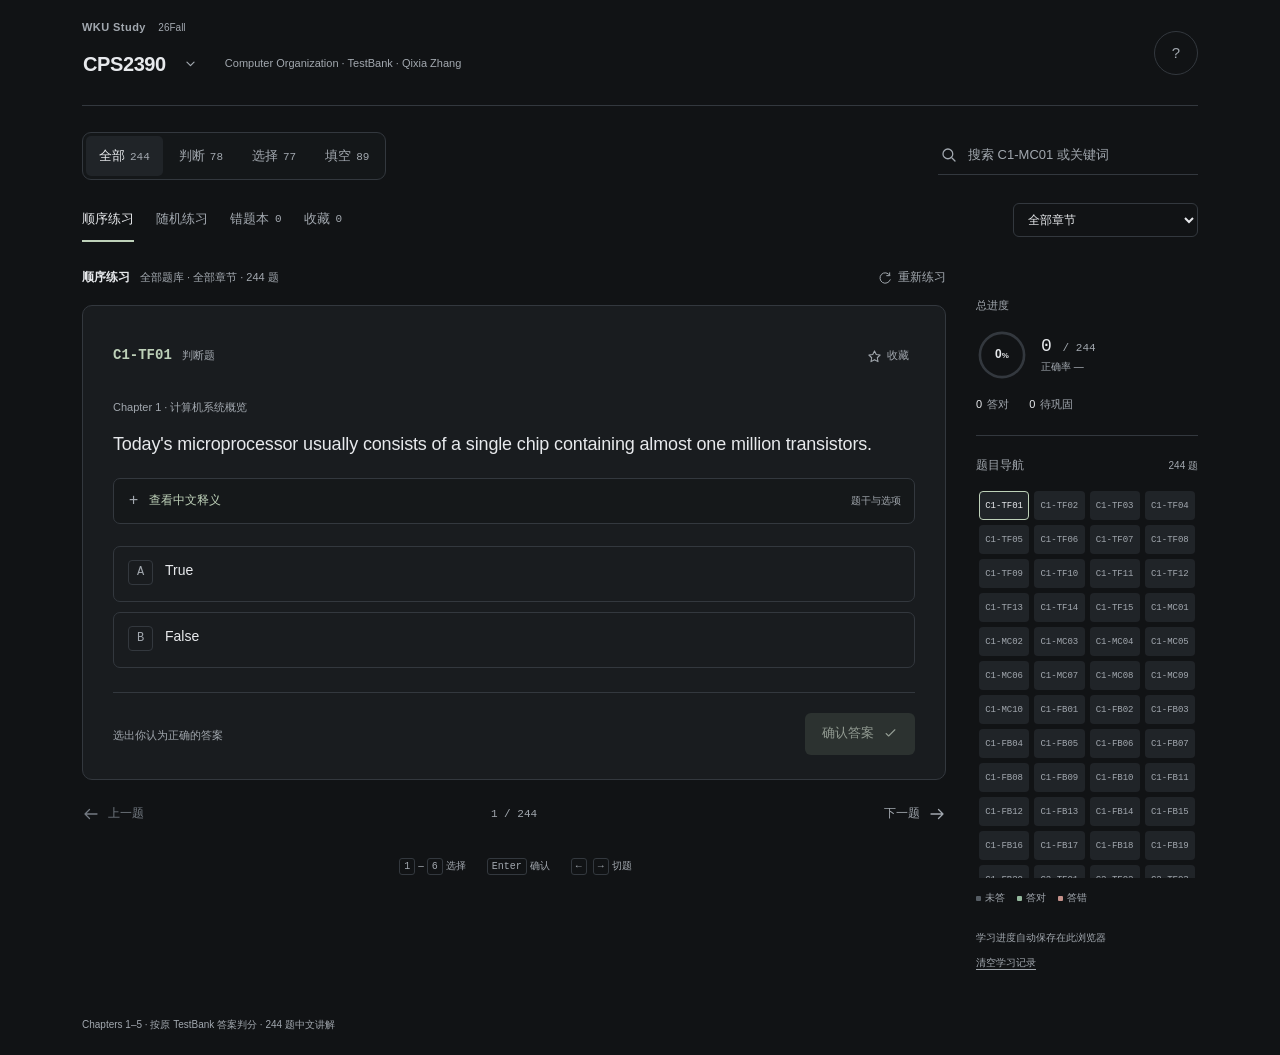
==== commit 8d5a720f: "Polish course navigation and add optional Chinese question meanings" ====
--- a/index.html
+++ b/index.html
@@ -21,10 +21,18 @@
 @media(max-width:700px){.app{padding:0 18px}.topbar{min-height:76px}.brand{display:block}.brand h1{font-size:18px}.brand span{font-size:10px}.toolbar{padding:20px 0;gap:15px}.filter-row{align-items:stretch;flex-direction:column;gap:12px}.bank-tabs{align-self:flex-start}.search-box{width:100%}.practice-row{align-items:stretch;flex-direction:column;gap:13px}.modes{gap:0;justify-content:space-between}.mode{font-size:12px;min-height:38px}select{width:100%;max-width:none;min-height:40px}.layout{display:flex;flex-direction:column;gap:20px}.practice-column,.right-column{width:100%}.question-card{padding:20px 18px}.question-text{font-size:17px;line-height:1.75;margin-bottom:22px}.option{font-size:13px;min-height:56px;padding:11px 12px}.scope{align-items:center}.card-footer{gap:10px}.hint{font-size:10px}.primary{padding:10px 13px;font-size:12px;white-space:nowrap}.right-column{padding-top:0;display:grid;grid-template-columns:1fr;gap:0}.progress-panel{margin:0 0 18px;padding-bottom:18px}.progress-panel h2{margin-bottom:11px}.progress-summary{display:inline-flex;vertical-align:middle}.mini-stats{display:inline-flex;margin:0 0 0 24px;vertical-align:middle;gap:16px}.map-grid{grid-template-columns:repeat(8,minmax(0,1fr));max-height:210px}.privacy-note{margin-top:18px}.keyboard-tips{display:none}.footer-note{margin:20px 0;font-size:9px}.question-id small{font-size:10px}.explanation{padding:15px}.explanation p{font-size:12px}.map-panel summary{min-height:40px}}
 @media(max-width:360px){.app{padding:0 13px}.question-card{padding:18px 14px}.bank-tabs button{padding:7px 10px}.bank-tabs small{margin-left:3px}.mini-stats{margin-left:13px;gap:10px}.hint{max-width:105px;display:block}.mode{font-size:11px}}
 @media(prefers-reduced-motion:reduce){*,*::before,*::after{transition:none!important;animation:none!important;scroll-behavior:auto!important}}
-.course-select{max-width:none;border:0;background:transparent;color:var(--ink);font-size:20px;font-weight:650;letter-spacing:-.5px;padding:4px 26px 4px 0;width:auto;cursor:pointer}.course-select:hover{color:var(--accent)}.course-select option{background:var(--surface);font-size:14px}@media(max-width:700px){.course-select{font-size:18px;min-height:36px}.brand>span{display:block}}
 
 .question-text{white-space:pre-wrap;tab-size:4;font-size:18px;font-weight:500;line-height:1.7}.map-grid{grid-template-columns:repeat(4,minmax(0,1fr))}.q-dot{font-size:9px}.fill-fields{display:grid;gap:12px}.fill-label{display:grid;grid-template-columns:55px minmax(0,1fr);gap:10px;align-items:center}.fill-label>span{font-size:12px;color:var(--muted)}.fill-label input{width:100%;background:var(--bg);border:1px solid var(--line);border-radius:6px;padding:11px 12px;font-size:14px}.fill-label input[readonly]{color:var(--muted)}.fill-hint{font-size:11px;color:var(--muted);margin:14px 0 0}.reference-answers{font-size:14px;line-height:1.9;padding-left:24px;overflow-wrap:anywhere;color:var(--ink)}.self-grade{display:flex;gap:10px;margin-top:18px}.explanation p{color:var(--ink)}@media(max-width:700px){.question-text{font-size:16px}.map-grid{grid-template-columns:repeat(6,minmax(0,1fr))}.bank-tabs{align-self:stretch}.bank-tabs button{flex:1;padding-left:8px;padding-right:8px}.bank-tabs small{margin-left:3px}.fill-label{grid-template-columns:46px minmax(0,1fr);gap:8px}}@media(max-width:360px){.map-grid{grid-template-columns:repeat(5,minmax(0,1fr))}.bank-tabs button{padding-left:5px;padding-right:5px}.bank-tabs small{font-size:10px}}
 .review-badge{display:inline-block;margin:0 0 10px;color:var(--muted);font-size:11px}.analysis-heading{font-size:13px;font-weight:600;margin:18px 0 8px}.option-analysis{list-style:none;margin:0;padding:0;display:grid;gap:0}.option-analysis li{padding:12px 0;border-top:1px solid var(--line);font-size:13px;line-height:1.9}.analysis-label{display:block;font-size:11px;color:var(--muted);margin-bottom:3px}.option-analysis li.is-answer .analysis-label{color:var(--green)}.review-note{font-size:12px;margin-top:16px;padding-top:12px;border-top:1px solid var(--line);line-height:1.9;color:#e2baa2}.source-original summary{cursor:pointer;padding:3px 0}.source-original .original-text{white-space:pre-wrap;font-size:12px}.regrade-note{font-size:11px;color:var(--muted);margin-top:10px}.source-note p{font-size:11px;color:var(--muted);line-height:1.8}.explanation .answer-reason{font-size:14px;line-height:1.95}@media(max-width:700px){.option-analysis li{font-size:13px}.explanation .answer-reason{font-size:13px}}
+/* Shared dark course navigation and optional question translation. */
+.topbar{min-height:106px;position:relative}.study-brand{min-width:0;padding:17px 0}.study-name{display:block;font-size:11px;font-weight:600;letter-spacing:.04em;color:var(--muted)}.study-name small{font-size:10px;font-weight:400;letter-spacing:0;margin-left:9px;color:var(--muted)}.course-context{display:flex;align-items:center;gap:16px;margin-top:5px;min-width:0}.course-meta{font-size:11px;color:var(--muted);min-width:0}.course-switch{position:relative;flex-shrink:0;z-index:4}.course-switch>summary{display:flex;align-items:center;gap:16px;list-style:none;cursor:pointer;min-height:44px;border:1px solid transparent;border-radius:6px;padding:2px 9px 2px 0;font-size:20px;font-weight:600;letter-spacing:-.4px;transition:color .15s,background .15s}.course-switch>summary::-webkit-details-marker{display:none}.course-switch>summary svg{width:17px;height:17px;color:var(--muted);transition:transform .15s}.course-switch[open]>summary svg{transform:rotate(180deg)}.course-switch>summary:focus-visible{outline-offset:2px}.course-switch>summary:hover{color:var(--accent)}.course-panel{position:absolute;top:calc(100% + 9px);left:0;width:310px;max-width:calc(100vw - 36px);padding:8px;background:var(--surface);border:1px solid #454b51;border-radius:10px;box-shadow:0 10px 26px #0004}.course-panel-heading{display:flex;justify-content:space-between;padding:7px 10px 11px;font-size:11px;color:var(--muted)}.course-panel-heading span{font-size:10px}.course-entry{display:flex;align-items:center;justify-content:space-between;gap:14px;padding:12px 11px;min-height:68px;border:1px solid transparent;border-radius:6px;color:var(--ink);text-decoration:none}.course-entry:hover,.course-entry:focus-visible{background:var(--raised)}.course-entry[aria-current="page"]{background:#252e28;border-color:#3e5143}.course-entry strong{display:block;font-size:14px;line-height:1.5;font-weight:600;letter-spacing:0}.course-entry small{display:block;margin-top:3px;font-size:11px;color:var(--muted)}.course-current{font-size:10px;color:var(--accent);flex-shrink:0}.help-btn{width:44px;height:44px;flex-shrink:0}.bookmark{min-height:44px;padding:6px}.mode{min-height:44px}.nav-btn{min-height:44px}.translation-panel{margin:-8px 0 22px;border:1px solid var(--line);border-radius:7px;background:#15181a}.translation-panel>summary{display:flex;align-items:center;gap:9px;min-height:44px;padding:10px 13px;cursor:pointer;list-style:none;color:var(--accent);font-size:12px;font-weight:500}.translation-panel>summary::-webkit-details-marker{display:none}.translation-panel>summary::before{content:'+';font:16px/1 ui-monospace,monospace;width:13px;text-align:center;color:var(--muted)}.translation-panel[open]>summary::before{content:'−'}.translation-panel>summary small{font-size:10px;font-weight:400;color:var(--muted);margin-left:auto}.translation-body{padding:1px 15px 17px;border-top:1px solid var(--line);font-size:14px;line-height:1.95;color:var(--ink);overflow-wrap:anywhere}.translation-stem{margin:12px 0;white-space:pre-wrap}.question-text{line-height:1.8;text-wrap:pretty}.option{align-items:flex-start}.option .letter{margin-top:1px}.option .result-icon{align-self:center}.ring strong{font-variant-numeric:tabular-nums}.explanation{scroll-margin-top:18px}.question-card{overflow-wrap:anywhere}
+@media(max-width:700px){.topbar{min-height:108px;gap:10px}.study-brand{padding:12px 0}.study-name{font-size:10px}.course-context{gap:0;display:block;margin-top:4px}.course-switch{width:max-content}.course-switch>summary{font-size:18px;min-height:44px;gap:14px}.course-meta{display:block;font-size:10px;margin-top:6px}.course-panel{top:calc(100% + 7px);width:300px}.translation-panel{margin-bottom:20px}.translation-body{font-size:13px;padding:1px 13px 15px}.translation-panel>summary small{font-size:10px}.help-btn{align-self:flex-start;margin-top:23px}.question-card{padding-top:17px}.question-top{margin-bottom:11px}.bookmark{min-height:44px}.question-text{font-weight:500}.hint{line-height:1.75}}
+@media(max-width:360px){.course-meta{font-size:9px}.course-panel{max-width:calc(100vw - 30px)}.translation-panel>summary small{display:none}}
+
+.bank-tabs button{min-height:40px}
+
+.option-translation{display:block;margin-top:7px;color:var(--muted);font-size:12px;line-height:1.8;overflow-wrap:anywhere}
+
 </style>
 </head>
 <body>
@@ -43,7 +51,7 @@
 </defs></svg>
 <a class="skip-link" href="#question">跳到当前题目</a>
 <div class="app">
-<header class="topbar"><div class="brand"><h1 class="sr-only">CPS2390 TestBank</h1><label><span class="sr-only">切换课程</span><select id="course-select" class="course-select" aria-label="切换课程"><option value="math">MATH 3700</option><option value="cps" selected>CPS2390</option></select></label><span>WKU · 26Fall · Qixia Zhang</span></div><button id="help" class="help-btn" aria-label="使用说明与快捷键">?</button></header>
+<header class="topbar"><div class="study-brand"><span class="study-name">WKU Study <small>26Fall</small></span><div class="course-context"><h1 class="sr-only">CPS2390 课程练习</h1><details id="course-switch" class="course-switch" data-current-course="cps"><summary id="course-trigger" aria-label="切换课程，当前 CPS2390" aria-expanded="false"><span>CPS2390</span><svg aria-hidden="true" viewBox="0 0 24 24"><path d="m7 10 5 5 5-5"/></svg></summary><nav class="course-panel" aria-label="本学期课程"><div class="course-panel-heading">本学期课程 <span>Fall 2026</span></div><a class="course-entry" data-course="math" href="https://wangzeyu2006729-beep.github.io/WKU-MATH3700-26Fall/"><span><strong>MATH3700</strong><small>Big Data Computing · Quiz · 140 题</small></span><span class="course-current">↗</span></a><a class="course-entry" data-course="cps" href="https://wangzeyu2006729-beep.github.io/WKU-CPS2390-26Fall/" aria-current="page"><span><strong>CPS2390</strong><small>Computer Organization · TestBank · 244 题</small></span><span class="course-current">当前</span></a></nav></details><span class="course-meta">Computer Organization · TestBank<span> · Qixia Zhang</span></span></div></div><button id="help" class="help-btn" aria-label="使用说明与快捷键">?</button></header>
 <div id="storage-warning" class="storage-warning" hidden>浏览器未允许保存本地数据，进度仅在本次打开期间保留。</div>
 <main>
 <section class="toolbar" aria-label="练习筛选">
@@ -59,10 +67,10 @@
 </div>
 <noscript><p>请启用 JavaScript 后使用练习题库。</p></noscript>
 <div class="toast" id="toast" role="status" hidden></div>
-<dialog id="help-dialog" aria-labelledby="help-title"><h2 id="help-title">练习说明</h2><p>WKU · CPS2390 · Qixia Zhang · 26Fall。题目来自提供的五份 Patt/Patel《Introduction to Computing Systems》TestBank 文件，覆盖 Chapters 1–5，共 244 道。</p><ul><li>判断题和选择题：选择选项后确认，按原始 TestBank 答案判分，并显示解题思路与每个选项的分析。部分题有 5–6 个选项。</li><li>填空题：可先输入各空答案，点击「查看答案与讲解」后对照参考答案和推导，再点击「答对了」或「需巩固」完成自评。未自评时不会计入完成进度。</li><li>题号包含章节和题型，如 C1-MC01。TF 为判断、MC 为选择、FB 为填空。原文重复题号加 b，跳号保留，不补造题目。</li><li>可以按章节、题型、随机、错题和收藏练习。244 道题的题干、选项、机器码和判分答案均以原始 TestBank 为准。概念疑点与版本约定只在讲解中注明。旧记录会恢复按原题库答案判分，作答记录和收藏保留。</li></ul><p>快捷键：1–6 或 A–F 选择，Enter 确认，左右方向键切题，S 收藏。填空框中的 Enter 用于查看参考答案。</p><p>记录只保存在当前浏览器，不上传、不与其他人共享。MATH3700 与 CPS2390 使用独立记录。清除浏览数据会清除进度。下载此 HTML 可离线练习；顶部课程切换需要联网。</p><p>这是独立复习工具；题库版权归原作者，教师与学期信息由使用者提供。讲解为独立整理，未声称经教师审定。LC-3 按课件/第二版规则；LEA 与第三版的差异在相关题中注明。</p><div class="dialog-actions"><button id="help-reset" class="secondary">清空记录</button><button class="primary" data-close="help-dialog">继续练习</button></div></dialog>
+<dialog id="help-dialog" aria-labelledby="help-title"><h2 id="help-title">练习说明</h2><p>WKU · CPS2390 · Qixia Zhang · 26Fall。题目来自提供的五份 Patt/Patel《Introduction to Computing Systems》TestBank 文件，覆盖 Chapters 1–5，共 244 道。</p><ul><li>点击题干下方「查看中文释义」可展开题干与选项的中文意思；可随时收起，不影响作答。展开状态按题目保存在此浏览器。</li><li>点击顶部课程名称切换课程；菜单支持方向键、Enter、Tab 和 Escape。</li><li>判断题和选择题：选择选项后确认，按原始 TestBank 答案判分，并显示解题思路与每个选项的分析。部分题有 5–6 个选项。</li><li>填空题：可先输入各空答案，点击「查看答案与讲解」后对照参考答案和推导，再点击「答对了」或「需巩固」完成自评。未自评时不会计入完成进度。</li><li>题号包含章节和题型，如 C1-MC01。TF 为判断、MC 为选择、FB 为填空。原文重复题号加 b，跳号保留，不补造题目。</li><li>可以按章节、题型、随机、错题和收藏练习。244 道题的题干、选项、机器码和判分答案均以原始 TestBank 为准。概念疑点与版本约定只在讲解中注明。旧记录会恢复按原题库答案判分，作答记录和收藏保留。</li></ul><p>快捷键：1–6 或 A–F 选择，Enter 确认，左右方向键切题，S 收藏。填空框中的 Enter 用于查看参考答案。</p><p>记录只保存在当前浏览器，不上传、不与其他人共享。MATH3700 与 CPS2390 使用独立记录。清除浏览数据会清除进度。下载此 HTML 可离线练习；顶部课程切换需要联网。</p><p>这是独立复习工具；题库版权归原作者，教师与学期信息由使用者提供。讲解为独立整理，未声称经教师审定。LC-3 按课件/第二版规则；LEA 与第三版的差异在相关题中注明。</p><div class="dialog-actions"><button id="help-reset" class="secondary">清空记录</button><button class="primary" data-close="help-dialog">继续练习</button></div></dialog>
 <dialog id="reset-dialog" aria-labelledby="reset-title"><h2 id="reset-title">清空学习记录？</h2><p>将清除此浏览器中 CPS2390 的答题、自评、错题、收藏与位置。MATH3700 记录不受影响。此操作无法撤销。</p><div class="dialog-actions"><button class="secondary" data-close="reset-dialog">保留记录</button><button id="confirm-reset" class="primary">确认清空</button></div></dialog>
 <dialog id="summary-dialog" aria-labelledby="summary-title"><h2 id="summary-title">本轮练习</h2><div id="summary-body"></div><div class="dialog-actions"><button class="secondary" data-close="summary-dialog">返回题目</button><button id="summary-next" class="primary">继续未答</button></div></dialog>
-<script id="quiz-data" type="application/json">{"course": {"code": "CPS2390", "school": "Wenzhou-Kean University", "instructor": "Qixia Zhang", "term": "26Fall", "storage_key": "cps2390-testbank-v1", "review_revision": "2026-10-22.2-source", "answer_basis": "source"}, "chapters": [{"name": "计算机系统概览", "english": "Welcome Aboard"}, {"name": "数据与运算", "english": "Bits, Data Types, and Operations"}, {"name": "数字逻辑", "english": "Digital Logic Structures"}, {"name": "冯诺依曼模型", "english": "The von Neumann Model"}, {"name": "LC-3 指令集", "english": "The LC-3"}], "questions": [{"id": 1, "chapter": 0, "bank": "tf", "type": "tf", "label": "C1-TF01", "source_file": "chap01tq.doc", "source_number": 1, "source_occurrence": 1, "source_text": "Today's microprocessor usually consists of a single chip containing almost one million transistors.  (F)", "note": "", "explanation": "本题是旧题库的历史描述。“单芯片”没有错，但“通常接近一百万个晶体管”不能作为微处理器的普遍特征；旧教材所讨论的处理器规模也已超过这一数量级。晶体管数量取决于具体设计与年代。", "text": "Today's microprocessor usually consists of a single chip containing almost one million transistors.", "options": ["True", "False"], "answer": "B", "source_answer": "F", "original_text": "Today's microprocessor usually consists of a single chip containing almost one million transistors.", "original_options": ["True", "False"], "original_answer": "B", "original_answers": [], "answer_basis": "source", "review_revision": "2026-10-22.2-source", "references": "课程 CHAPTER 1.pdf：抽象层次、算法、ISA 与微体系结构；CHAPTER 0.pdf：计算机概览。", "review_status": "reviewed", "option_explanations": ["不选。题述不成立：本题是旧题库的历史描述。“单芯片”没有错，但“通常接近一百万个晶体管”不能作为微处理器的普遍特征；旧教材所讨论的处理器规模也已超过这一数量级。晶体管数量取决于具体设计与年代。", "应选。题述不成立：本题是旧题库的历史描述。“单芯片”没有错，但“通常接近一百万个晶体管”不能作为微处理器的普遍特征；旧教材所讨论的处理器规模也已超过这一数量级。晶体管数量取决于具体设计与年代。"]}, {"id": 2, "chapter": 0, "bank": "tf", "type": "tf", "label": "C1-TF02", "source_file": "chap01tq.doc", "source_number": 2, "source_occurrence": 1, "source_text": "Ambiguity is an important reason why one cannot program a computer in English.  (T)", "note": "", "explanation": "自然语言中的同一句话可能有多种含义；计算机程序必须明确规定操作和执行规则，因此歧义是不能直接把普通英语当作程序语言的重要原因。", "text": "Ambiguity is an important reason why one cannot program a computer in English.", "options": ["True", "False"], "answer": "A", "source_answer": "T", "original_text": "Ambiguity is an important reason why one cannot program a computer in English.", "original_options": ["True", "False"], "original_answer": "A", "original_answers": [], "answer_basis": "source", "review_revision": "2026-10-22.2-source", "references": "课程 CHAPTER 1.pdf：抽象层次、算法、ISA 与微体系结构；CHAPTER 0.pdf：计算机概览。", "review_status": "reviewed", "option_explanations": ["应选。自然语言中的同一句话可能有多种含义；计算机程序必须明确规定操作和执行规则，因此歧义是不能直接把普通英语当作程序语言的重要原因。", "不选。题述在上述课程模型下成立：自然语言中的同一句话可能有多种含义；计算机程序必须明确规定操作和执行规则，因此歧义是不能直接把普通英语当作程序语言的重要原因。"]}, {"id": 3, "chapter": 0, "bank": "tf", "type": "tf", "label": "C1-TF03", "source_file": "chap01tq.doc", "source_number": 3, "source_occurrence": 1, "source_text": "Fortran is a natural language. (F)", "note": "", "explanation": "Fortran 是人工设计、有正式语法的高级程序设计语言，不是人类日常交流的自然语言。", "text": "Fortran is a natural language.", "options": ["True", "False"], "answer": "B", "source_answer": "F", "original_text": "Fortran is a natural language.", "original_options": ["True", "False"], "original_answer": "B", "original_answers": [], "answer_basis": "source", "review_revision": "2026-10-22.2-source", "references": "课程 CHAPTER 1.pdf：抽象层次、算法、ISA 与微体系结构；CHAPTER 0.pdf：计算机概览。", "review_status": "reviewed", "option_explanations": ["不选。题述不成立：Fortran 是人工设计、有正式语法的高级程序设计语言，不是人类日常交流的自然语言。", "应选。题述不成立：Fortran 是人工设计、有正式语法的高级程序设计语言，不是人类日常交流的自然语言。"]}, {"id": 4, "chapter": 0, "bank": "tf", "type": "tf", "label": "C1-TF04", "source_file": "chap01tq.doc", "source_number": 4, "source_occurrence": 1, "source_text": "COBOL is a mechanical language. (T)", "note": "", "explanation": "这里 mechanical language 指为计算机设计的形式化语言，不是 machine language（机器码）的同义词。COBOL 虽接近英语，仍有严格语法，属于这种人工语言。", "text": "COBOL is a mechanical language.", "options": ["True", "False"], "answer": "A", "source_answer": "T", "original_text": "COBOL is a mechanical language.", "original_options": ["True", "False"], "original_answer": "A", "original_answers": [], "answer_basis": "source", "review_revision": "2026-10-22.2-source", "references": "课程 CHAPTER 1.pdf：抽象层次、算法、ISA 与微体系结构；CHAPTER 0.pdf：计算机概览。", "review_status": "reviewed", "option_explanations": ["应选。这里 mechanical language 指为计算机设计的形式化语言，不是 machine language（机器码）的同义词。COBOL 虽接近英语，仍有严格语法，属于这种人工语言。", "不选。题述在上述课程模型下成立：这里 mechanical language 指为计算机设计的形式化语言，不是 machine language（机器码）的同义词。COBOL 虽接近英语，仍有严格语法，属于这种人工语言。"]}, {"id": 5, "chapter": 0, "bank": "tf", "type": "tf", "label": "C1-TF05", "source_file": "chap01tq.doc", "source_number": 5, "source_occurrence": 1, "source_text": "It is likely that a program written in a (low level) language for one ISA will also run on a computer having a different ISA. (F)", "note": "", "explanation": "低级语言依赖 ISA 的指令、寄存器和编码。另一种 ISA 通常不能直接执行原来的机器码；跨 ISA 需要重新实现、翻译或模拟。", "text": "It is likely that a program written in a (low level) language for one ISA will also run on a computer having a different ISA.", "options": ["True", "False"], "answer": "B", "source_answer": "F", "original_text": "It is likely that a program written in a (low level) language for one ISA will also run on a computer having a different ISA.", "original_options": ["True", "False"], "original_answer": "B", "original_answers": [], "answer_basis": "source", "review_revision": "2026-10-22.2-source", "references": "课程 CHAPTER 1.pdf：抽象层次、算法、ISA 与微体系结构；CHAPTER 0.pdf：计算机概览。", "review_status": "reviewed", "option_explanations": ["不选。题述不成立：低级语言依赖 ISA 的指令、寄存器和编码。另一种 ISA 通常不能直接执行原来的机器码；跨 ISA 需要重新实现、翻译或模拟。", "应选。题述不成立：低级语言依赖 ISA 的指令、寄存器和编码。另一种 ISA 通常不能直接执行原来的机器码；跨 ISA 需要重新实现、翻译或模拟。"]}, {"id": 6, "chapter": 0, "bank": "tf", "type": "tf", "label": "C1-TF06", "source_file": "chap01tq.doc", "source_number": 6, "source_occurrence": 1, "source_text": "COBOL is a low-level language because its programs provide a very low level of detail into the inner workings the underlying business model that is being programmed. (F)", "note": "", "explanation": "高级/低级描述的是与硬件的抽象距离，而非商业问题写得有多详细。COBOL 抽象掉了大量机器细节，属于高级语言。", "text": "COBOL is a low-level language because its programs provide a very low level of detail into the inner workings the underlying business model that is being programmed.", "options": ["True", "False"], "answer": "B", "source_answer": "F", "original_text": "COBOL is a low-level language because its programs provide a very low level of detail into the inner workings the underlying business model that is being programmed.", "original_options": ["True", "False"], "original_answer": "B", "original_answers": [], "answer_basis": "source", "review_revision": "2026-10-22.2-source", "references": "课程 CHAPTER 1.pdf：抽象层次、算法、ISA 与微体系结构；CHAPTER 0.pdf：计算机概览。", "review_status": "reviewed", "option_explanations": ["不选。题述不成立：高级/低级描述的是与硬件的抽象距离，而非商业问题写得有多详细。COBOL 抽象掉了大量机器细节，属于高级语言。", "应选。题述不成立：高级/低级描述的是与硬件的抽象距离，而非商业问题写得有多详细。COBOL 抽象掉了大量机器细节，属于高级语言。"]}, {"id": 7, "chapter": 0, "bank": "tf", "type": "tf", "label": "C1-TF07", "source_file": "chap01tq.doc", "source_number": 7, "source_occurrence": 1, "source_text": "Most ISAs are implemented by more than one very different microarchitecture. (T)", "note": "", "explanation": "ISA 规定程序员可见的行为；微体系结构决定内部如何实现。同一 ISA 可以由不同流水线、缓存和执行单元设计实现。这里沿用教材对常见 ISA 的讨论，不能理解成每个 ISA 都必然已有多个实现。", "text": "Most ISAs are implemented by more than one very different microarchitecture.", "options": ["True", "False"], "answer": "A", "source_answer": "T", "original_text": "Most ISAs are implemented by more than one very different microarchitecture.", "original_options": ["True", "False"], "original_answer": "A", "original_answers": [], "answer_basis": "source", "review_revision": "2026-10-22.2-source", "references": "课程 CHAPTER 1.pdf：抽象层次、算法、ISA 与微体系结构；CHAPTER 0.pdf：计算机概览。", "review_status": "reviewed", "option_explanations": ["应选。ISA 规定程序员可见的行为；微体系结构决定内部如何实现。同一 ISA 可以由不同流水线、缓存和执行单元设计实现。这里沿用教材对常见 ISA 的讨论，不能理解成每个 ISA 都必然已有多个实现。", "不选。题述在上述课程模型下成立：ISA 规定程序员可见的行为；微体系结构决定内部如何实现。同一 ISA 可以由不同流水线、缓存和执行单元设计实现。这里沿用教材对常见 ISA 的讨论，不能理解成每个 ISA 都必然已有多个实现。"]}, {"id": 8, "chapter": 0, "bank": "tf", "type": "tf", "label": "C1-TF08", "source_file": "chap01tq.doc", "source_number": 8, "source_occurrence": 1, "source_text": "Some ISAs are implemented by chips designed by multiple manufacturers. (T)", "note": "", "explanation": "ISA 是接口规范，不限定只能由一家厂商实现。在获得相应使用权的情况下，不同厂商能够制造兼容同一 ISA 的处理器。", "text": "Some ISAs are implemented by chips designed by multiple manufacturers.", "options": ["True", "False"], "answer": "A", "source_answer": "T", "original_text": "Some ISAs are implemented by chips designed by multiple manufacturers.", "original_options": ["True", "False"], "original_answer": "A", "original_answers": [], "answer_basis": "source", "review_revision": "2026-10-22.2-source", "references": "课程 CHAPTER 1.pdf：抽象层次、算法、ISA 与微体系结构；CHAPTER 0.pdf：计算机概览。", "review_status": "reviewed", "option_explanations": ["应选。ISA 是接口规范，不限定只能由一家厂商实现。在获得相应使用权的情况下，不同厂商能够制造兼容同一 ISA 的处理器。", "不选。题述在上述课程模型下成立：ISA 是接口规范，不限定只能由一家厂商实现。在获得相应使用权的情况下，不同厂商能够制造兼容同一 ISA 的处理器。"]}, {"id": 9, "chapter": 0, "bank": "tf", "type": "tf", "label": "C1-TF09", "source_file": "chap01tq.doc", "source_number": 9, "source_occurrence": 1, "source_text": "Keyboard, card reader, scanner, and disks are all examples of input devices. (T)", "note": "", "explanation": "输入设备把信息送入计算机。键盘、读卡器和扫描仪提供输入；磁盘在被读取时同样是输入来源，设备可兼具输入与输出功能。", "text": "Keyboard, card reader, scanner, and disks are all examples of input devices.", "options": ["True", "False"], "answer": "A", "source_answer": "T", "original_text": "Keyboard, card reader, scanner, and disks are all examples of input devices.", "original_options": ["True", "False"], "original_answer": "A", "original_answers": [], "answer_basis": "source", "review_revision": "2026-10-22.2-source", "references": "课程 CHAPTER 1.pdf：抽象层次、算法、ISA 与微体系结构；CHAPTER 0.pdf：计算机概览。", "review_status": "reviewed", "option_explanations": ["应选。输入设备把信息送入计算机。键盘、读卡器和扫描仪提供输入；磁盘在被读取时同样是输入来源，设备可兼具输入与输出功能。", "不选。题述在上述课程模型下成立：输入设备把信息送入计算机。键盘、读卡器和扫描仪提供输入；磁盘在被读取时同样是输入来源，设备可兼具输入与输出功能。"]}, {"id": 10, "chapter": 0, "bank": "tf", "type": "tf", "label": "C1-TF10", "source_file": "chap01tq.doc", "source_number": 10, "source_occurrence": 1, "source_text": "Monitor, printer output, and disks are all examples of output devices. (T)", "note": "", "explanation": "显示器和打印机把信息输出给人；磁盘在被写入时接收计算机输出的数据，因此也属于输出设备。", "text": "Monitor, printer output, and disks are all examples of output devices.", "options": ["True", "False"], "answer": "A", "source_answer": "T", "original_text": "Monitor, printer output, and disks are all examples of output devices.", "original_options": ["True", "False"], "original_answer": "A", "original_answers": [], "answer_basis": "source", "review_revision": "2026-10-22.2-source", "references": "课程 CHAPTER 1.pdf：抽象层次、算法、ISA 与微体系结构；CHAPTER 0.pdf：计算机概览。", "review_status": "reviewed", "option_explanations": ["应选。显示器和打印机把信息输出给人；磁盘在被写入时接收计算机输出的数据，因此也属于输出设备。", "不选。题述在上述课程模型下成立：显示器和打印机把信息输出给人；磁盘在被写入时接收计算机输出的数据，因此也属于输出设备。"]}, {"id": 11, "chapter": 0, "bank": "tf", "type": "tf", "label": "C1-TF11", "source_file": "chap01tq.doc", "source_number": 11, "source_occurrence": 1, "source_text": "It is not possible to increase the accuracy of a value in a digital computer (F)", "note": "", "explanation": "数字表示的精度可以通过增加有效位数或采用更精确的数值方法提高，但不能超过原始测量数据本身提供的信息。“不可能提高”过于绝对。", "text": "It is not possible to increase the accuracy of a value in a digital computer", "options": ["True", "False"], "answer": "B", "source_answer": "F", "original_text": "It is not possible to increase the accuracy of a value in a digital computer", "original_options": ["True", "False"], "original_answer": "B", "original_answers": [], "answer_basis": "source", "review_revision": "2026-10-22.2-source", "references": "课程 CHAPTER 1.pdf：抽象层次、算法、ISA 与微体系结构；CHAPTER 0.pdf：计算机概览。", "review_status": "reviewed", "option_explanations": ["不选。题述不成立：数字表示的精度可以通过增加有效位数或采用更精确的数值方法提高，但不能超过原始测量数据本身提供的信息。“不可能提高”过于绝对。", "应选。题述不成立：数字表示的精度可以通过增加有效位数或采用更精确的数值方法提高，但不能超过原始测量数据本身提供的信息。“不可能提高”过于绝对。"]}, {"id": 12, "chapter": 0, "bank": "tf", "type": "tf", "label": "C1-TF12", "source_file": "chap01tq.doc", "source_number": 12, "source_occurrence": 1, "source_text": "One way to improve an analog computer's accuracy is to use more finely tuned sensors (T)", "note": "", "explanation": "模拟计算依赖连续物理量的测量。更精密且校准良好的传感器可减少测量误差，从而改善精度，但不保证消除所有误差。", "text": "One way to improve an analog computer's accuracy is to use more finely tuned sensors", "options": ["True", "False"], "answer": "A", "source_answer": "T", "original_text": "One way to improve an analog computer's accuracy is to use more finely tuned sensors", "original_options": ["True", "False"], "original_answer": "A", "original_answers": [], "answer_basis": "source", "review_revision": "2026-10-22.2-source", "references": "课程 CHAPTER 1.pdf：抽象层次、算法、ISA 与微体系结构；CHAPTER 0.pdf：计算机概览。", "review_status": "reviewed", "option_explanations": ["应选。模拟计算依赖连续物理量的测量。更精密且校准良好的传感器可减少测量误差，从而改善精度，但不保证消除所有误差。", "不选。题述在上述课程模型下成立：模拟计算依赖连续物理量的测量。更精密且校准良好的传感器可减少测量误差，从而改善精度，但不保证消除所有误差。"]}, {"id": 13, "chapter": 0, "bank": "tf", "type": "tf", "label": "C1-TF13", "source_file": "chap01tq.doc", "source_number": 13, "source_occurrence": 1, "source_text": "Assembly language programs written for the Mac will run on the Mac after being assembled to the Mac's ISA.  They will also execute on the PC, after being assembled to the PC's ISA. (F)", "note": "", "explanation": "汇编源代码绑定特定 ISA 的助记符和寄存器，不能仅换一个汇编器就自动跨 ISA；还可能依赖操作系统与 ABI。题目中的 Mac/PC 是旧教材的历史平台语境。", "text": "Assembly language programs written for the Mac will run on the Mac after being assembled to the Mac's ISA.  They will also execute on the PC, after being assembled to the PC's ISA.", "options": ["True", "False"], "answer": "B", "source_answer": "F", "original_text": "Assembly language programs written for the Mac will run on the Mac after being assembled to the Mac's ISA.  They will also execute on the PC, after being assembled to the PC's ISA.", "original_options": ["True", "False"], "original_answer": "B", "original_answers": [], "answer_basis": "source", "review_revision": "2026-10-22.2-source", "references": "课程 CHAPTER 1.pdf：抽象层次、算法、ISA 与微体系结构；CHAPTER 0.pdf：计算机概览。", "review_status": "reviewed", "option_explanations": ["不选。题述不成立：汇编源代码绑定特定 ISA 的助记符和寄存器，不能仅换一个汇编器就自动跨 ISA；还可能依赖操作系统与 ABI。题目中的 Mac/PC 是旧教材的历史平台语境。", "应选。题述不成立：汇编源代码绑定特定 ISA 的助记符和寄存器，不能仅换一个汇编器就自动跨 ISA；还可能依赖操作系统与 ABI。题目中的 Mac/PC 是旧教材的历史平台语境。"]}, {"id": 14, "chapter": 0, "bank": "tf", "type": "tf", "label": "C1-TF14", "source_file": "chap01tq.doc", "source_number": 14, "source_occurrence": 1, "source_text": "English can be used as a high level programming language because with care, one can state instructions precisely.  (F)", "note": "", "explanation": "普通英语没有程序语言所要求的完整、统一、可执行的形式语义。即使努力写得精确，仍需先定义受限语法和语义，才成为可执行的形式语言。", "text": "English can be used as a high level programming language because with care, one can state instructions precisely.", "options": ["True", "False"], "answer": "B", "source_answer": "F", "original_text": "English can be used as a high level programming language because with care, one can state instructions precisely.", "original_options": ["True", "False"], "original_answer": "B", "original_answers": [], "answer_basis": "source", "review_revision": "2026-10-22.2-source", "references": "课程 CHAPTER 1.pdf：抽象层次、算法、ISA 与微体系结构；CHAPTER 0.pdf：计算机概览。", "review_status": "reviewed", "option_explanations": ["不选。题述不成立：普通英语没有程序语言所要求的完整、统一、可执行的形式语义。即使努力写得精确，仍需先定义受限语法和语义，才成为可执行的形式语言。", "应选。题述不成立：普通英语没有程序语言所要求的完整、统一、可执行的形式语义。即使努力写得精确，仍需先定义受限语法和语义，才成为可执行的形式语言。"]}, {"id": 15, "chapter": 0, "bank": "tf", "type": "tf", "label": "C1-TF15", "source_file": "chap01tq.doc", "source_number": 15, "source_occurrence": 1, "source_text": "For each ISA there is exactly one microarchitecture which implements that ISA. (F)", "note": "", "explanation": "同一 ISA 可由多个微体系结构实现，程序员观察到的指令行为保持兼容，内部电路和性能可以不同，所以不是一对一关系。", "text": "For each ISA there is exactly one microarchitecture which implements that ISA.", "options": ["True", "False"], "answer": "B", "source_answer": "F", "original_text": "For each ISA there is exactly one microarchitecture which implements that ISA.", "original_options": ["True", "False"], "original_answer": "B", "original_answers": [], "answer_basis": "source", "review_revision": "2026-10-22.2-source", "references": "课程 CHAPTER 1.pdf：抽象层次、算法、ISA 与微体系结构；CHAPTER 0.pdf：计算机概览。", "review_status": "reviewed", "option_explanations": ["不选。题述不成立：同一 ISA 可由多个微体系结构实现，程序员观察到的指令行为保持兼容，内部电路和性能可以不同，所以不是一对一关系。", "应选。题述不成立：同一 ISA 可由多个微体系结构实现，程序员观察到的指令行为保持兼容，内部电路和性能可以不同，所以不是一对一关系。"]}, {"id": 16, "chapter": 0, "bank": "mc", "type": "mc", "label": "C1-MC01", "source_file": "chap01tq.doc", "source_number": 1, "source_occurrence": 1, "source_text": "Which of the following is not a high level language?\n\na. Fortran\nb. C++\nc. Assembly language\nd. COBOL\n\nAnswer: c", "note": "", "explanation": "汇编语言直接对应某个 ISA 的指令，是低级语言；其余三种属于高级语言。", "text": "Which of the following is not a high level language?", "options": ["Fortran", "C++", "Assembly language", "COBOL"], "answer": "C", "source_answer": "C", "original_text": "Which of the following is not a high level language?", "original_options": ["Fortran", "C++", "Assembly language", "COBOL"], "original_answer": "C", "original_answers": [], "option_explanations": ["Fortran 提供变量、表达式等高级抽象，属于高级语言。", "C++ 提供类型、函数和对象等高级抽象，属于高级语言。", "汇编语言面向具体寄存器和机器指令，符合题目要求的“不是高级语言”。", "COBOL 面向业务数据与处理，属于高级语言。"], "answer_basis": "source", "review_revision": "2026-10-22.2-source", "references": "课程 CHAPTER 1.pdf：抽象层次、算法、ISA 与微体系结构；CHAPTER 0.pdf：计算机概览。", "review_status": "reviewed"}, {"id": 17, "chapter": 0, "bank": "mc", "type": "mc", "label": "C1-MC02", "source_file": "chap01tq.doc", "source_number": 2, "source_occurrence": 1, "source_text": "Which of the following is not an output device?\n\na. Keyboard\nb. Printer\nc. Monitor\nd. Disk\n\nAnswer: a", "note": "", "explanation": "题目问“不是输出设备”；键盘主要把按键输入计算机。磁盘能同时承担读入和写出。", "text": "Which of the following is not an output device?", "options": ["Keyboard", "Printer", "Monitor", "Disk"], "answer": "A", "source_answer": "A", "original_text": "Which of the following is not an output device?", "original_options": ["Keyboard", "Printer", "Monitor", "Disk"], "original_answer": "A", "original_answers": [], "option_explanations": ["键盘把用户按键送入计算机，是输入设备。", "打印机把计算结果打印出来，是输出设备。", "显示器把图像显示给用户，是输出设备。", "磁盘写入时接收计算机输出的数据，因此不能排除其输出设备身份。"], "answer_basis": "source", "review_revision": "2026-10-22.2-source", "references": "课程 CHAPTER 1.pdf：抽象层次、算法、ISA 与微体系结构；CHAPTER 0.pdf：计算机概览。", "review_status": "reviewed"}, {"id": 18, "chapter": 0, "bank": "mc", "type": "mc", "label": "C1-MC03", "source_file": "chap01tq.doc", "source_number": 3, "source_occurrence": 1, "source_text": "Which of the following is not a natural language?\n\na. Greek\nb. Latin\nc. French\nd. Fortran\n\nAnswer: d", "note": "", "explanation": "Fortran 是人工定义的程序设计语言；Greek、Latin、French 是自然语言。", "text": "Which of the following is not a natural language?", "options": ["Greek", "Latin", "French", "Fortran"], "answer": "D", "source_answer": "D", "original_text": "Which of the following is not a natural language?", "original_options": ["Greek", "Latin", "French", "Fortran"], "original_answer": "D", "original_answers": [], "option_explanations": ["希腊语是人类自然语言。", "拉丁语即使不再广泛日常使用，仍是自然语言。", "法语是自然语言。", "Fortran 有专门为计算机设计的语法和语义，不是自然语言。"], "answer_basis": "source", "review_revision": "2026-10-22.2-source", "references": "课程 CHAPTER 1.pdf：抽象层次、算法、ISA 与微体系结构；CHAPTER 0.pdf：计算机概览。", "review_status": "reviewed"}, {"id": 19, "chapter": 0, "bank": "mc", "type": "mc", "label": "C1-MC04", "source_file": "chap01tq.doc", "source_number": 4, "source_occurrence": 1, "source_text": "An algorithm is a step-by-step procedure, characterized by:\n\na. finiteness\nb. effective computability\nc. definiteness\nd. all of the above.\n\nAnswer: d", "note": "", "explanation": "本课程的算法定义同时要求有穷性、有效可计算性和确定性。", "text": "An algorithm is a step-by-step procedure, characterized by:", "options": ["finiteness", "effective computability", "definiteness", "all of the above."], "answer": "D", "source_answer": "D", "original_text": "An algorithm is a step-by-step procedure, characterized by:", "original_options": ["finiteness", "effective computability", "definiteness", "all of the above."], "original_answer": "D", "original_answers": [], "option_explanations": ["有穷性要求对合法输入在有限步骤后结束，确实必要，但只列出一项。", "有效可计算性要求每一步确实可被执行，确实必要，但不完整。", "确定性要求每一步含义清楚无歧义，确实必要，但不完整。", "前三项都成立，综合选项最完整。"], "answer_basis": "source", "review_revision": "2026-10-22.2-source", "references": "课程 CHAPTER 1.pdf：抽象层次、算法、ISA 与微体系结构；CHAPTER 0.pdf：计算机概览。", "review_status": "reviewed"}, {"id": 20, "chapter": 0, "bank": "mc", "type": "mc", "label": "C1-MC05", "source_file": "chap01tq.doc", "source_number": 5, "source_occurrence": 1, "source_text": "A program can be translated into the ISA of a processor by means of:\n\na. a compiler\nb. an assembler\nc. an interpreter\nd. all of the above\n\nAnswer: d", "note": "", "explanation": "题库答案为 D，将编译器、汇编器和解释器都归入让源程序在处理器上运行的工具。概念上，解释执行不一定生成独立机器码文件；原题把解释器一概称为“翻译成 ISA”较宽泛。", "text": "A program can be translated into the ISA of a processor by means of:", "options": ["a compiler", "an assembler", "an interpreter", "all of the above"], "answer": "D", "source_answer": "D", "original_text": "A program can be translated into the ISA of a processor by means of:", "original_options": ["a compiler", "an assembler", "an interpreter", "all of the above"], "original_answer": "D", "original_answers": [], "option_explanations": ["编译器可把高级源程序翻译为目标代码，是可用工具之一。", "汇编器把对应 ISA 的汇编程序编码为机器指令，是可用工具之一。", "解释器读取源程序或中间代码，并通过宿主程序执行语义；不一定输出独立的 ISA 程序，也是执行工具之一。", "题库将翻译与解释执行作广义理解，因此选择全部。需注意解释器不一定生成独立机器码。"], "review_note": "题库选 D。解释器不一定生成独立机器码；原题将翻译与解释执行作广义理解，原题与原键保持不变。", "answer_basis": "source", "review_revision": "2026-10-22.2-source", "references": "课程 CHAPTER 1.pdf：抽象层次、算法、ISA 与微体系结构；CHAPTER 0.pdf：计算机概览。", "review_status": "study_note"}, {"id": 21, "chapter": 0, "bank": "mc", "type": "mc", "label": "C1-MC06", "source_file": "chap01tq.doc", "source_number": 6, "source_occurrence": 1, "source_text": "An analog value can be:\n\na. a measurement of the resistance of a spring\nb. a sequence of four single digit integers\nc. a sequence of four 0s and 1s\nd. all of the above\n\nAnswer: a", "note": "", "explanation": "模拟量连续变化；用有限个数字或位构成的序列是离散表示。", "text": "An analog value can be:", "options": ["a measurement of the resistance of a spring", "a sequence of four single digit integers", "a sequence of four 0s and 1s", "all of the above"], "answer": "A", "source_answer": "A", "original_text": "An analog value can be:", "original_options": ["a measurement of the resistance of a spring", "a sequence of four single digit integers", "a sequence of four 0s and 1s", "all of the above"], "original_answer": "A", "original_answers": [], "option_explanations": ["弹簧阻力的物理测量值可以在连续区间变化，是模拟量。", "四个单个整数的序列只有离散取值，不是连续模拟量。", "四个二进制位只有 16 种序列，是数字表示。", "B、C 均不是模拟量，故不能选全部。"], "answer_basis": "source", "review_revision": "2026-10-22.2-source", "references": "课程 CHAPTER 1.pdf：抽象层次、算法、ISA 与微体系结构；CHAPTER 0.pdf：计算机概览。", "review_status": "reviewed"}, {"id": 22, "chapter": 0, "bank": "mc", "type": "mc", "label": "C1-MC07", "source_file": "chap01tq.doc", "source_number": 7, "source_occurrence": 1, "source_text": "A computer system contains:\n\na. a cpu\nb. memory\nc. at least one output device\nd. all of the above\n\nAnswer: d", "note": "", "explanation": "按本课程的完整计算机系统模型，系统包含处理器、存储器以及输入/输出设备。", "text": "A computer system contains:", "options": ["a cpu", "memory", "at least one output device", "all of the above"], "answer": "D", "source_answer": "D", "original_text": "A computer system contains:", "original_options": ["a cpu", "memory", "at least one output device", "all of the above"], "original_answer": "D", "original_answers": [], "option_explanations": ["CPU 执行和控制处理，属于组成部分，但不完整。", "存储器保存程序和数据，属于组成部分，但不完整。", "输出设备让计算结果可被系统外部使用，属于课程模型组成部分，但不完整。", "前三项均属于课程所讨论的完整计算机系统。"], "answer_basis": "source", "review_revision": "2026-10-22.2-source", "references": "课程 CHAPTER 1.pdf：抽象层次、算法、ISA 与微体系结构；CHAPTER 0.pdf：计算机概览。", "review_status": "reviewed"}, {"id": 23, "chapter": 0, "bank": "mc", "type": "mc", "label": "C1-MC08", "source_file": "chap01tq.doc", "source_number": 8, "source_occurrence": 1, "source_text": "The following is an example of an ISA:\n\na. Power-PC\nb. Power bar\nc. Power PC 641\nd. All of the above\n\nAnswer: a", "note": "", "explanation": "PowerPC 是 ISA 名称；ISA 描述指令、寄存器、数据类型及寻址规则等接口。", "text": "The following is an example of an ISA:", "options": ["Power-PC", "Power bar", "Power PC 641", "All of the above"], "answer": "A", "source_answer": "A", "original_text": "The following is an example of an ISA:", "original_options": ["Power-PC", "Power bar", "Power PC 641", "All of the above"], "original_answer": "A", "original_answers": [], "option_explanations": ["PowerPC 是实际的指令集架构名称。", "Power bar 不是本题所讨论的计算机 ISA。", "“Power PC 641”不是课程列出的 ISA 名称；具体芯片型号也不能与 ISA 层次混同。", "只有 A 是合适的 ISA 名称，不能选全部。"], "answer_basis": "source", "review_revision": "2026-10-22.2-source", "references": "课程 CHAPTER 1.pdf：抽象层次、算法、ISA 与微体系结构；CHAPTER 0.pdf：计算机概览。", "review_status": "reviewed"}, {"id": 24, "chapter": 0, "bank": "mc", "type": "mc", "label": "C1-MC09", "source_file": "chap01tq.doc", "source_number": 9, "source_occurrence": 1, "source_text": "The following is an example of a microarchitecture:\n\na. Alpha 21064\nb. Alpha 21164\nc. Alpha 21264\nd. all of the above.\n\nAnswer: d", "note": "", "explanation": "21064、21164 和 21264 是 Alpha ISA 的不同处理器实现，体现一个 ISA 对应多个微体系结构。", "text": "The following is an example of a microarchitecture:", "options": ["Alpha 21064", "Alpha 21164", "Alpha 21264", "all of the above."], "answer": "D", "source_answer": "D", "original_text": "The following is an example of a microarchitecture:", "original_options": ["Alpha 21064", "Alpha 21164", "Alpha 21264", "all of the above."], "original_answer": "D", "original_answers": [], "option_explanations": ["Alpha 21064 是一个具体实现，成立但只覆盖一项。", "Alpha 21164 也是具体实现，成立但只覆盖一项。", "Alpha 21264 也是具体实现，成立但只覆盖一项。", "三个型号都处于实现/微体系结构层面。"], "answer_basis": "source", "review_revision": "2026-10-22.2-source", "references": "课程 CHAPTER 1.pdf：抽象层次、算法、ISA 与微体系结构；CHAPTER 0.pdf：计算机概览。", "review_status": "reviewed"}, {"id": 25, "chapter": 0, "bank": "mc", "type": "mc", "label": "C1-MC10", "source_file": "chap01tq.doc", "source_number": 10, "source_occurrence": 1, "source_text": "The following is an example of a device technology.\n\na. NMOS\nb. CMOS\nc. Gallium Arsenide\nd. All of the above\n\nAnswer: d", "note": "", "explanation": "器件技术描述逻辑电路用什么工艺、晶体管或材料实现，与 ISA 和内部组织层次不同。", "text": "The following is an example of a device technology.", "options": ["NMOS", "CMOS", "Gallium Arsenide", "All of the above"], "answer": "D", "source_answer": "D", "original_text": "The following is an example of a device technology.", "original_options": ["NMOS", "CMOS", "Gallium Arsenide", "All of the above"], "original_answer": "D", "original_answers": [], "option_explanations": ["NMOS 是以 n 沟道 MOS 器件实现逻辑的技术。", "CMOS 使用互补的 p 型和 n 型 MOS 器件。", "砷化镓是可用于半导体器件的材料技术。", "前三项均属于器件实现技术。"], "answer_basis": "source", "review_revision": "2026-10-22.2-source", "references": "课程 CHAPTER 1.pdf：抽象层次、算法、ISA 与微体系结构；CHAPTER 0.pdf：计算机概览。", "review_status": "reviewed"}, {"id": 26, "chapter": 0, "bank": "fill", "type": "fill", "label": "C1-FB01", "source_file": "chap01tq.doc", "source_number": 1, "source_occurrence": 1, "source_text": "A more precise term for the mechanism that directs the processing of instructions in the computer and also performs the actual processing is the (central processing unit).", "note": "", "explanation": "CPU（central processing unit，中央处理器）包含处理和控制机制，负责执行指令；不是整个计算机系统的同义词。", "text": "A more precise term for the mechanism that directs the processing of instructions in the computer and also performs the actual processing is the ____[1].", "options": [], "answer": null, "answers": ["central processing unit"], "source_answer": ["central processing unit"], "original_text": "A more precise term for the mechanism that directs the processing of instructions in the computer and also performs the actual processing is the ____[1].", "original_options": [], "original_answer": null, "original_answers": ["central processing unit"], "answer_basis": "source", "review_revision": "2026-10-22.2-source", "references": "课程 CHAPTER 1.pdf：抽象层次、算法、ISA 与微体系结构；CHAPTER 0.pdf：计算机概览。", "review_status": "reviewed"}, {"id": 27, "chapter": 0, "bank": "fill", "type": "fill", "label": "C1-FB02", "source_file": "chap01tq.doc", "source_number": 2, "source_occurrence": 1, "source_text": "A (computer system) consists of a processor, plus memory and various input devices and output devices.", "note": "", "explanation": "computer system = processor + memory + input/output devices。CPU 是其中一个组成部分。", "text": "A ____[1] consists of a processor, plus memory and various input devices and output devices.", "options": [], "answer": null, "answers": ["computer system"], "source_answer": ["computer system"], "original_text": "A ____[1] consists of a processor, plus memory and various input devices and output devices.", "original_options": [], "original_answer": null, "original_answers": ["computer system"], "answer_basis": "source", "review_revision": "2026-10-22.2-source", "references": "课程 CHAPTER 1.pdf：抽象层次、算法、ISA 与微体系结构；CHAPTER 0.pdf：计算机概览。", "review_status": "reviewed"}, {"id": 28, "chapter": 0, "bank": "fill", "type": "fill", "label": "C1-FB03", "source_file": "chap01tq.doc", "source_number": 3, "source_occurrence": 1, "source_text": "There are basically two kinds of computers, (analog) in which the values processed are physical quantities, like actual voltage or distance, and (digital) in which the values processed are discrete and distinct values.", "note": "", "explanation": "第 1 空 analog：直接处理连续物理量；第 2 空 digital：用离散符号编码值，例如二进制位。", "text": "There are basically two kinds of computers, ____[1] in which the values processed are physical quantities, like actual voltage or distance, and ____[2] in which the values processed are discrete and distinct values.", "options": [], "answer": null, "answers": ["analog", "digital"], "source_answer": ["analog", "digital"], "original_text": "There are basically two kinds of computers, ____[1] in which the values processed are physical quantities, like actual voltage or distance, and ____[2] in which the values processed are discrete and distinct values.", "original_options": [], "original_answer": null, "original_answers": ["analog", "digital"], "answer_basis": "source", "review_revision": "2026-10-22.2-source", "references": "课程 CHAPTER 1.pdf：抽象层次、算法、ISA 与微体系结构；CHAPTER 0.pdf：计算机概览。", "review_status": "reviewed"}, {"id": 29, "chapter": 0, "bank": "fill", "type": "fill", "label": "C1-FB04", "source_file": "chap01tq.doc", "source_number": 4, "source_occurrence": 1, "source_text": "(Alan Turing) came up with the idea of a universal computational device.", "note": "", "explanation": "Alan Turing 提出了通用计算模型：同一通用机器可按不同描述/程序模拟不同计算。", "text": "____[1] came up with the idea of a universal computational device.", "options": [], "answer": null, "answers": ["Alan Turing"], "source_answer": ["Alan Turing"], "original_text": "____[1] came up with the idea of a universal computational device.", "original_options": [], "original_answer": null, "original_answers": ["Alan Turing"], "answer_basis": "source", "review_revision": "2026-10-22.2-source", "references": "课程 CHAPTER 1.pdf：抽象层次、算法、ISA 与微体系结构；CHAPTER 0.pdf：计算机概览。", "review_status": "reviewed"}, {"id": 30, "chapter": 0, "bank": "fill", "type": "fill", "label": "C1-FB05", "source_file": "chap01tq.doc", "source_number": 5, "source_occurrence": 1, "source_text": "(Natural languages) are languages spoken by people, (mechanical languages) are languages designed for use with a computer.", "note": "", "explanation": "第 1 空 Natural languages，指人类语言；第 2 空 mechanical languages，指为计算机设计的形式语言。这里 mechanical 不限于机器码。", "text": "____[1] are languages spoken by people, ____[2] are languages designed for use with a computer.", "options": [], "answer": null, "answers": ["Natural languages", "mechanical languages"], "source_answer": ["Natural languages", "mechanical languages"], "original_text": "____[1] are languages spoken by people, ____[2] are languages designed for use with a computer.", "original_options": [], "original_answer": null, "original_answers": ["Natural languages", "mechanical languages"], "answer_basis": "source", "review_revision": "2026-10-22.2-source", "references": "课程 CHAPTER 1.pdf：抽象层次、算法、ISA 与微体系结构；CHAPTER 0.pdf：计算机概览。", "review_status": "reviewed"}, {"id": 31, "chapter": 0, "bank": "fill", "type": "fill", "label": "C1-FB06", "source_file": "chap01tq.doc", "source_number": 6, "source_occurrence": 1, "source_text": "(Ambiguity) makes natural language unsuited for writing computer programs, because the computer would never know which was several meanings the programmer intended.", "note": "", "explanation": "Ambiguity 是歧义：同一句话可有多个解释，执行者无法唯一确定程序员的意图。", "text": "____[1] makes natural language unsuited for writing computer programs, because the computer would never know which was several meanings the programmer intended.", "options": [], "answer": null, "answers": ["Ambiguity"], "source_answer": ["Ambiguity"], "original_text": "____[1] makes natural language unsuited for writing computer programs, because the computer would never know which was several meanings the programmer intended.", "original_options": [], "original_answer": null, "original_answers": ["Ambiguity"], "answer_basis": "source", "review_revision": "2026-10-22.2-source", "references": "课程 CHAPTER 1.pdf：抽象层次、算法、ISA 与微体系结构；CHAPTER 0.pdf：计算机概览。", "review_status": "reviewed"}, {"id": 32, "chapter": 0, "bank": "fill", "type": "fill", "label": "C1-FB07", "source_file": "chap01tq.doc", "source_number": 7, "source_occurrence": 1, "source_text": "(Algorithms) are step by step procedures, whose steps are definite and effectively computable, and the entire procedure is guaranteed to terminate.", "note": "", "explanation": "Algorithms 是满足确定性、有效可计算性和有穷性的逐步过程；任意操作清单未必是算法。", "text": "____[1] are step by step procedures, whose steps are definite and effectively computable, and the entire procedure is guaranteed to terminate.", "options": [], "answer": null, "answers": ["Algorithms"], "source_answer": ["Algorithms"], "original_text": "____[1] are step by step procedures, whose steps are definite and effectively computable, and the entire procedure is guaranteed to terminate.", "original_options": [], "original_answer": null, "original_answers": ["Algorithms"], "answer_basis": "source", "review_revision": "2026-10-22.2-source", "references": "课程 CHAPTER 1.pdf：抽象层次、算法、ISA 与微体系结构；CHAPTER 0.pdf：计算机概览。", "review_status": "reviewed"}, {"id": 33, "chapter": 0, "bank": "fill", "type": "fill", "label": "C1-FB08", "source_file": "chap01tq.doc", "source_number": 8, "source_occurrence": 1, "source_text": "If a procedure contains the statement \"a pinch of salt,\" the procedure lacks (definiteness).", "note": "", "explanation": "“一撮盐”没有可复现的精确数量，缺少 definiteness（确定性），问题不是盐无法被处理。", "text": "If a procedure contains the statement \"a pinch of salt,\" the procedure lacks ____[1].", "options": [], "answer": null, "answers": ["definiteness"], "source_answer": ["definiteness"], "original_text": "If a procedure contains the statement \"a pinch of salt,\" the procedure lacks ____[1].", "original_options": [], "original_answer": null, "original_answers": ["definiteness"], "answer_basis": "source", "review_revision": "2026-10-22.2-source", "references": "课程 CHAPTER 1.pdf：抽象层次、算法、ISA 与微体系结构；CHAPTER 0.pdf：计算机概览。", "review_status": "reviewed"}, {"id": 34, "chapter": 0, "bank": "fill", "type": "fill", "label": "C1-FB09", "source_file": "chap01tq.doc", "source_number": 9, "source_occurrence": 1, "source_text": "If a procedure contains a statement that can not be carried out by a computer, the procedure lacks (effective computability).", "note": "", "explanation": "步骤若无法由指定计算模型实际完成，就缺少 effective computability（有效可计算性）。", "text": "If a procedure contains a statement that can not be carried out by a computer, the procedure lacks ____[1].", "options": [], "answer": null, "answers": ["effective computability"], "source_answer": ["effective computability"], "original_text": "If a procedure contains a statement that can not be carried out by a computer, the procedure lacks ____[1].", "original_options": [], "original_answer": null, "original_answers": ["effective computability"], "answer_basis": "source", "review_revision": "2026-10-22.2-source", "references": "课程 CHAPTER 1.pdf：抽象层次、算法、ISA 与微体系结构；CHAPTER 0.pdf：计算机概览。", "review_status": "reviewed"}, {"id": 35, "chapter": 0, "bank": "fill", "type": "fill", "label": "C1-FB10", "source_file": "chap01tq.doc", "source_number": 10, "source_occurrence": 1, "source_text": "If for some inputs, a procedure never terminates, the procedure lacks (finiteness).", "note": "", "explanation": "存在合法输入使过程永不终止，违反 finiteness（有穷性）。", "text": "If for some inputs, a procedure never terminates, the procedure lacks ____[1].", "options": [], "answer": null, "answers": ["finiteness"], "source_answer": ["finiteness"], "original_text": "If for some inputs, a procedure never terminates, the procedure lacks ____[1].", "original_options": [], "original_answer": null, "original_answers": ["finiteness"], "answer_basis": "source", "review_revision": "2026-10-22.2-source", "references": "课程 CHAPTER 1.pdf：抽象层次、算法、ISA 与微体系结构；CHAPTER 0.pdf：计算机概览。", "review_status": "reviewed"}, {"id": 36, "chapter": 0, "bank": "fill", "type": "fill", "label": "C1-FB11", "source_file": "chap01tq.doc", "source_number": 11, "source_occurrence": 1, "source_text": "Fortran, COBOL, C++ and Java are all examples of (high level languages).", "note": "", "explanation": "四种语言都提供高于具体机器指令的抽象，因此是 high level languages。", "text": "Fortran, COBOL, C++ and Java are all examples of ____[1].", "options": [], "answer": null, "answers": ["high level languages"], "source_answer": ["high level languages"], "original_text": "Fortran, COBOL, C++ and Java are all examples of ____[1].", "original_options": [], "original_answer": null, "original_answers": ["high level languages"], "answer_basis": "source", "review_revision": "2026-10-22.2-source", "references": "课程 CHAPTER 1.pdf：抽象层次、算法、ISA 与微体系结构；CHAPTER 0.pdf：计算机概览。", "review_status": "reviewed"}, {"id": 37, "chapter": 0, "bank": "fill", "type": "fill", "label": "C1-FB12", "source_file": "chap01tq.doc", "source_number": 12, "source_occurrence": 1, "source_text": "It is likely that a program written in a (high level) language for one ISA will also run on a computer having a different ISA.", "note": "", "explanation": "high level 源程序通常可针对另一 ISA 重新编译；这里谈源码可移植性，不是原二进制直接可执行，也不保证任何程序完全不需修改。", "text": "It is likely that a program written in a ____[1] language for one ISA will also run on a computer having a different ISA.", "options": [], "answer": null, "answers": ["high level"], "source_answer": ["high level"], "original_text": "It is likely that a program written in a ____[1] language for one ISA will also run on a computer having a different ISA.", "original_options": [], "original_answer": null, "original_answers": ["high level"], "answer_basis": "source", "review_revision": "2026-10-22.2-source", "references": "课程 CHAPTER 1.pdf：抽象层次、算法、ISA 与微体系结构；CHAPTER 0.pdf：计算机概览。", "review_status": "reviewed"}, {"id": 38, "chapter": 0, "bank": "fill", "type": "fill", "label": "C1-FB13", "source_file": "chap01tq.doc", "source_number": 13, "source_occurrence": 1, "source_text": "Fortran, COBOL, C++ are known as (high level languages) as opposed to Assembly language, which is a (low level language).", "note": "", "explanation": "Fortran、COBOL、C++ 是 high level languages；Assembly 是 low level language，因为它显式使用 ISA 的指令与寄存器。", "text": "Fortran, COBOL, C++ are known as ____[1] as opposed to Assembly language, which is a ____[2].", "options": [], "answer": null, "answers": ["high level languages", "low level language"], "source_answer": ["high level languages", "low level language"], "original_text": "Fortran, COBOL, C++ are known as ____[1] as opposed to Assembly language, which is a ____[2].", "original_options": [], "original_answer": null, "original_answers": ["high level languages", "low level language"], "answer_basis": "source", "review_revision": "2026-10-22.2-source", "references": "课程 CHAPTER 1.pdf：抽象层次、算法、ISA 与微体系结构；CHAPTER 0.pdf：计算机概览。", "review_status": "reviewed"}, {"id": 39, "chapter": 0, "bank": "fill", "type": "fill", "label": "C1-FB14", "source_file": "chap01tq.doc", "source_number": 14, "source_occurrence": 1, "source_text": "It is not likely that a program written in a (low level) language for one ISA will also run on a computer having a different ISA.", "note": "", "explanation": "low level 代码紧密依赖目标 ISA；更换 ISA 后通常必须改写、重编译或模拟。", "text": "It is not likely that a program written in a ____[1] language for one ISA will also run on a computer having a different ISA.", "options": [], "answer": null, "answers": ["low level"], "source_answer": ["low level"], "original_text": "It is not likely that a program written in a ____[1] language for one ISA will also run on a computer having a different ISA.", "original_options": [], "original_answer": null, "original_answers": ["low level"], "answer_basis": "source", "review_revision": "2026-10-22.2-source", "references": "课程 CHAPTER 1.pdf：抽象层次、算法、ISA 与微体系结构；CHAPTER 0.pdf：计算机概览。", "review_status": "reviewed"}, {"id": 40, "chapter": 0, "bank": "fill", "type": "fill", "label": "C1-FB15", "source_file": "chap01tq.doc", "source_number": 15, "source_occurrence": 1, "source_text": "Addressing modes and data types are elements of the (ISA).", "note": "", "explanation": "ISA（Instruction Set Architecture）规定机器可见的数据类型、指令及寻址方式，微体系结构负责实现它。", "text": "Addressing modes and data types are elements of the ____[1].", "options": [], "answer": null, "answers": ["ISA"], "source_answer": ["ISA"], "original_text": "Addressing modes and data types are elements of the ____[1].", "original_options": [], "original_answer": null, "original_answers": ["ISA"], "answer_basis": "source", "review_revision": "2026-10-22.2-source", "references": "课程 CHAPTER 1.pdf：抽象层次、算法、ISA 与微体系结构；CHAPTER 0.pdf：计算机概览。", "review_status": "reviewed"}, {"id": 41, "chapter": 0, "bank": "fill", "type": "fill", "label": "C1-FB16", "source_file": "chap01tq.doc", "source_number": 16, "source_occurrence": 1, "source_text": "(Addressing modes) are used to specify the mechanism that will be used to access an operand.", "note": "", "explanation": "Addressing modes（寻址方式）规定操作数在哪里，以及如何从指令字段、PC、寄存器等得到操作数或有效地址。", "text": "____[1] are used to specify the mechanism that will be used to access an operand.", "options": [], "answer": null, "answers": ["Addressing modes"], "source_answer": ["Addressing modes"], "original_text": "____[1] are used to specify the mechanism that will be used to access an operand.", "original_options": [], "original_answer": null, "original_answers": ["Addressing modes"], "answer_basis": "source", "review_revision": "2026-10-22.2-source", "references": "课程 CHAPTER 1.pdf：抽象层次、算法、ISA 与微体系结构；CHAPTER 0.pdf：计算机概览。", "review_status": "reviewed"}, {"id": 42, "chapter": 0, "bank": "fill", "type": "fill", "label": "C1-FB17", "source_file": "chap01tq.doc", "source_number": 17, "source_occurrence": 1, "source_text": "PowerPC, SPARC, and x86 are all examples of (ISAs).", "note": "", "explanation": "PowerPC、SPARC、x86 都是 ISAs；同一 ISA 下可有许多具体处理器实现。", "text": "PowerPC, SPARC, and x86 are all examples of ____[1].", "options": [], "answer": null, "answers": ["ISAs"], "source_answer": ["ISAs"], "original_text": "PowerPC, SPARC, and x86 are all examples of ____[1].", "original_options": [], "original_answer": null, "original_answers": ["ISAs"], "answer_basis": "source", "review_revision": "2026-10-22.2-source", "references": "课程 CHAPTER 1.pdf：抽象层次、算法、ISA 与微体系结构；CHAPTER 0.pdf：计算机概览。", "review_status": "reviewed"}, {"id": 43, "chapter": 0, "bank": "fill", "type": "fill", "label": "C1-FB18", "source_file": "chap01tq.doc", "source_number": 18, "source_occurrence": 1, "source_text": "A (compiler) is frequently used to translate a program written in a high level language into the ISA of a processor.", "note": "", "explanation": "compiler（编译器）把高级源程序翻译为目标代码；assembler 的输入通常是汇编源程序。", "text": "A ____[1] is frequently used to translate a program written in a high level language into the ISA of a processor.", "options": [], "answer": null, "answers": ["compiler"], "source_answer": ["compiler"], "original_text": "A ____[1] is frequently used to translate a program written in a high level language into the ISA of a processor.", "original_options": [], "original_answer": null, "original_answers": ["compiler"], "answer_basis": "source", "review_revision": "2026-10-22.2-source", "references": "课程 CHAPTER 1.pdf：抽象层次、算法、ISA 与微体系结构；CHAPTER 0.pdf：计算机概览。", "review_status": "reviewed"}, {"id": 44, "chapter": 0, "bank": "fill", "type": "fill", "label": "C1-FB19", "source_file": "chap01tq.doc", "source_number": 19, "source_occurrence": 1, "source_text": "Intel Pentium IV, IBM PowerPC 750FX and the Motorola MPC 7455 are all examples of (microarchitectures).", "note": "", "explanation": "这些具体芯片在教材抽象层次中属于 microarchitectures 的实现例子，不能与 x86、PowerPC 等 ISA 规范混为一谈。", "text": "Intel Pentium IV, IBM PowerPC 750FX and the Motorola MPC 7455 are all examples of ____[1].", "options": [], "answer": null, "answers": ["microarchitectures"], "source_answer": ["microarchitectures"], "original_text": "Intel Pentium IV, IBM PowerPC 750FX and the Motorola MPC 7455 are all examples of ____[1].", "original_options": [], "original_answer": null, "original_answers": ["microarchitectures"], "answer_basis": "source", "review_revision": "2026-10-22.2-source", "references": "课程 CHAPTER 1.pdf：抽象层次、算法、ISA 与微体系结构；CHAPTER 0.pdf：计算机概览。", "review_status": "reviewed"}, {"id": 45, "chapter": 0, "bank": "fill", "type": "fill", "label": "C1-FB20", "source_file": "chap01tq.doc", "source_number": 20, "source_occurrence": 1, "source_text": "The microarchitecture of a chip is implemented by (logic circuits).", "note": "", "explanation": "微体系结构最终由 logic circuits（逻辑电路）实现；逻辑电路再由晶体管等器件技术实现。", "text": "The microarchitecture of a chip is implemented by ____[1].", "options": [], "answer": null, "answers": ["logic circuits"], "source_answer": ["logic circuits"], "original_text": "The microarchitecture of a chip is implemented by ____[1].", "original_options": [], "original_answer": null, "original_answers": ["logic circuits"], "answer_basis": "source", "review_revision": "2026-10-22.2-source", "references": "课程 CHAPTER 1.pdf：抽象层次、算法、ISA 与微体系结构；CHAPTER 0.pdf：计算机概览。", "review_status": "reviewed"}, {"id": 46, "chapter": 1, "bank": "tf", "type": "tf", "label": "C2-TF01", "source_file": "chap02tq.doc", "source_number": 1, "source_occurrence": 1, "source_text": "When a bit has a value 1, that corresponds to a signal level of 1 volt. (F)", "note": "", "explanation": "逻辑 1 表示约定的高电平范围，不固定等于 1 伏；实际电压由器件和逻辑电平规范决定。", "text": "When a bit has a value 1, that corresponds to a signal level of 1 volt.", "options": ["True", "False"], "answer": "B", "source_answer": "F", "original_text": "When a bit has a value 1, that corresponds to a signal level of 1 volt.", "original_options": ["True", "False"], "original_answer": "B", "original_answers": [], "answer_basis": "source", "review_revision": "2026-10-22.2-source", "references": "课程 CHAPTER 2 .pdf：整数与补码（PDF 5–27 页）、逻辑（28–31 页）、浮点（32–39 页）、十六进制与 ASCII（41–44 页）。", "review_status": "reviewed", "option_explanations": ["不选。题述不成立：逻辑 1 表示约定的高电平范围，不固定等于 1 伏；实际电压由器件和逻辑电平规范决定。", "应选。题述不成立：逻辑 1 表示约定的高电平范围，不固定等于 1 伏；实际电压由器件和逻辑电平规范决定。"]}, {"id": 47, "chapter": 1, "bank": "tf", "type": "tf", "label": "C2-TF02", "source_file": "chap02tq.doc", "source_number": 2, "source_occurrence": 1, "source_text": "If numbers are to be represented with 10 bits, we can represent more unique numbers if we use an unsigned integer representation than if we use signed integer representations.  (F)", "note": "", "explanation": "10 位共有 2^10 = 1024 种位模式。有符号和无符号编码只改变每种模式的含义，不增加模式数量。", "text": "If numbers are to be represented with 10 bits, we can represent more unique numbers if we use an unsigned integer representation than if we use signed integer representations.", "options": ["True", "False"], "answer": "B", "source_answer": "F", "original_text": "If numbers are to be represented with 10 bits, we can represent more unique numbers if we use an unsigned integer representation than if we use signed integer representations.", "original_options": ["True", "False"], "original_answer": "B", "original_answers": [], "answer_basis": "source", "review_revision": "2026-10-22.2-source", "references": "课程 CHAPTER 2 .pdf：整数与补码（PDF 5–27 页）、逻辑（28–31 页）、浮点（32–39 页）、十六进制与 ASCII（41–44 页）。", "review_status": "reviewed", "option_explanations": ["不选。题述不成立：10 位共有 2^10 = 1024 种位模式。有符号和无符号编码只改变每种模式的含义，不增加模式数量。", "应选。题述不成立：10 位共有 2^10 = 1024 种位模式。有符号和无符号编码只改变每种模式的含义，不增加模式数量。"]}, {"id": 48, "chapter": 1, "bank": "tf", "type": "tf", "label": "C2-TF03", "source_file": "chap02tq.doc", "source_number": 3, "source_occurrence": 1, "source_text": "The 2's complement representation for -2 is 111111111110, if we have 12 bits available to represent signed integers. (T)", "note": "", "explanation": "12 位 +2 为 000000000010，逐位取反加 1 得 111111111110；也可算 4094 − 4096 = −2。", "text": "The 2's complement representation for -2 is 111111111110, if we have 12 bits available to represent signed integers.", "options": ["True", "False"], "answer": "A", "source_answer": "T", "original_text": "The 2's complement representation for -2 is 111111111110, if we have 12 bits available to represent signed integers.", "original_options": ["True", "False"], "original_answer": "A", "original_answers": [], "answer_basis": "source", "review_revision": "2026-10-22.2-source", "references": "课程 CHAPTER 2 .pdf：整数与补码（PDF 5–27 页）、逻辑（28–31 页）、浮点（32–39 页）、十六进制与 ASCII（41–44 页）。", "review_status": "reviewed", "option_explanations": ["应选。12 位 +2 为 000000000010，逐位取反加 1 得 111111111110；也可算 4094 − 4096 = −2。", "不选。题述在上述课程模型下成立：12 位 +2 为 000000000010，逐位取反加 1 得 111111111110；也可算 4094 − 4096 = −2。"]}, {"id": 49, "chapter": 1, "bank": "tf", "type": "tf", "label": "C2-TF04", "source_file": "chap02tq.doc", "source_number": 4, "source_occurrence": 1, "source_text": "If we add the 2's complement representation of a number to itself, and if the sign bit does not change, the result will simply be the same as if we had shifted the original number one bit to the left, and inserted a 0 at the right end. (T)", "note": "", "explanation": "固定 n 位下，x+x 与左移一位、右端补 0 的低 n 位相同。题干再限定符号不变，使数学上的乘 2 也未产生有符号溢出；左端移出位会被丢弃。", "text": "If we add the 2's complement representation of a number to itself, and if the sign bit does not change, the result will simply be the same as if we had shifted the original number one bit to the left, and inserted a 0 at the right end.", "options": ["True", "False"], "answer": "A", "source_answer": "T", "original_text": "If we add the 2's complement representation of a number to itself, and if the sign bit does not change, the result will simply be the same as if we had shifted the original number one bit to the left, and inserted a 0 at the right end.", "original_options": ["True", "False"], "original_answer": "A", "original_answers": [], "answer_basis": "source", "review_revision": "2026-10-22.2-source", "references": "课程 CHAPTER 2 .pdf：整数与补码（PDF 5–27 页）、逻辑（28–31 页）、浮点（32–39 页）、十六进制与 ASCII（41–44 页）。", "review_status": "reviewed", "option_explanations": ["应选。固定 n 位下，x+x 与左移一位、右端补 0 的低 n 位相同。题干再限定符号不变，使数学上的乘 2 也未产生有符号溢出；左端移出位会被丢弃。", "不选。题述在上述课程模型下成立：固定 n 位下，x+x 与左移一位、右端补 0 的低 n 位相同。题干再限定符号不变，使数学上的乘 2 也未产生有符号溢出；左端移出位会被丢弃。"]}, {"id": 50, "chapter": 1, "bank": "tf", "type": "tf", "label": "C2-TF05", "source_file": "chap02tq.doc", "source_number": 5, "source_occurrence": 1, "source_text": "A and B are integers expressed in 2's complement.  If both are positive, and their sum produces a result that is the representation of a negative number, we know we MUST have caused an overflow (T).", "note": "", "explanation": "同宽补码的两个正数相加若符号位变成 1，数学上的和超过最大正数，必有有符号溢出。进位本身不是判据。", "text": "A and B are integers expressed in 2's complement.  If both are positive, and their sum produces a result that is the representation of a negative number, we know we MUST have caused an overflow", "options": ["True", "False"], "answer": "A", "source_answer": "T", "original_text": "A and B are integers expressed in 2's complement.  If both are positive, and their sum produces a result that is the representation of a negative number, we know we MUST have caused an overflow", "original_options": ["True", "False"], "original_answer": "A", "original_answers": [], "answer_basis": "source", "review_revision": "2026-10-22.2-source", "references": "课程 CHAPTER 2 .pdf：整数与补码（PDF 5–27 页）、逻辑（28–31 页）、浮点（32–39 页）、十六进制与 ASCII（41–44 页）。", "review_status": "reviewed", "option_explanations": ["应选。同宽补码的两个正数相加若符号位变成 1，数学上的和超过最大正数，必有有符号溢出。进位本身不是判据。", "不选。题述在上述课程模型下成立：同宽补码的两个正数相加若符号位变成 1，数学上的和超过最大正数，必有有符号溢出。进位本身不是判据。"]}, {"id": 51, "chapter": 1, "bank": "tf", "type": "tf", "label": "C2-TF06", "source_file": "chap02tq.doc", "source_number": 6, "source_occurrence": 1, "source_text": "A AND B is true if at least one of the two variables A, B is true. (F)", "note": "", "explanation": "AND 要求两个输入都真；“至少一个真”是 OR 的条件。反例 A=1、B=0 时 AND=0。", "text": "A AND B is true if at least one of the two variables A, B is true.", "options": ["True", "False"], "answer": "B", "source_answer": "F", "original_text": "A AND B is true if at least one of the two variables A, B is true.", "original_options": ["True", "False"], "original_answer": "B", "original_answers": [], "answer_basis": "source", "review_revision": "2026-10-22.2-source", "references": "课程 CHAPTER 2 .pdf：整数与补码（PDF 5–27 页）、逻辑（28–31 页）、浮点（32–39 页）、十六进制与 ASCII（41–44 页）。", "review_status": "reviewed", "option_explanations": ["不选。题述不成立：AND 要求两个输入都真；“至少一个真”是 OR 的条件。反例 A=1、B=0 时 AND=0。", "应选。题述不成立：AND 要求两个输入都真；“至少一个真”是 OR 的条件。反例 A=1、B=0 时 AND=0。"]}, {"id": 52, "chapter": 1, "bank": "tf", "type": "tf", "label": "C2-TF07", "source_file": "chap02tq.doc", "source_number": 7, "source_occurrence": 1, "source_text": "A XOR B is true if one of A,B is true and one of A,B is false.  (T)", "note": "", "explanation": "XOR 只在两个输入不同（01 或 10）时为真；00 和 11 时为假。", "text": "A XOR B is true if one of A,B is true and one of A,B is false.", "options": ["True", "False"], "answer": "A", "source_answer": "T", "original_text": "A XOR B is true if one of A,B is true and one of A,B is false.", "original_options": ["True", "False"], "original_answer": "A", "original_answers": [], "answer_basis": "source", "review_revision": "2026-10-22.2-source", "references": "课程 CHAPTER 2 .pdf：整数与补码（PDF 5–27 页）、逻辑（28–31 页）、浮点（32–39 页）、十六进制与 ASCII（41–44 页）。", "review_status": "reviewed", "option_explanations": ["应选。XOR 只在两个输入不同（01 或 10）时为真；00 和 11 时为假。", "不选。题述在上述课程模型下成立：XOR 只在两个输入不同（01 或 10）时为真；00 和 11 时为假。"]}, {"id": 53, "chapter": 1, "bank": "tf", "type": "tf", "label": "C2-TF08", "source_file": "chap02tq.doc", "source_number": 8, "source_occurrence": 1, "source_text": "The exponent of an IEEE Floating point number is encoded in 2's complement representation (F)", "note": "", "explanation": "IEEE 二进制浮点的指数使用偏置编码，而不是补码；例如普通 binary32 正规数指数值为编码值减 127，特殊指数编码另有用途。", "text": "The exponent of an IEEE Floating point number is encoded in 2's complement representation", "options": ["True", "False"], "answer": "B", "source_answer": "F", "original_text": "The exponent of an IEEE Floating point number is encoded in 2's complement representation", "original_options": ["True", "False"], "original_answer": "B", "original_answers": [], "answer_basis": "source", "review_revision": "2026-10-22.2-source", "references": "课程 CHAPTER 2 .pdf：整数与补码（PDF 5–27 页）、逻辑（28–31 页）、浮点（32–39 页）、十六进制与 ASCII（41–44 页）。", "review_status": "reviewed", "option_explanations": ["不选。题述不成立：IEEE 二进制浮点的指数使用偏置编码，而不是补码；例如普通 binary32 正规数指数值为编码值减 127，特殊指数编码另有用途。", "应选。题述不成立：IEEE 二进制浮点的指数使用偏置编码，而不是补码；例如普通 binary32 正规数指数值为编码值减 127，特殊指数编码另有用途。"]}, {"id": 54, "chapter": 1, "bank": "tf", "type": "tf", "label": "C2-TF09", "source_file": "chap02tq.doc", "source_number": 9, "source_occurrence": 1, "source_text": "Hexadecimal numbers are represented with radix 16 (T)", "note": "", "explanation": "十六进制的基数 radix 为 16，数字符号 0–9、A–F 分别代表 0–15。", "text": "Hexadecimal numbers are represented with radix 16", "options": ["True", "False"], "answer": "A", "source_answer": "T", "original_text": "Hexadecimal numbers are represented with radix 16", "original_options": ["True", "False"], "original_answer": "A", "original_answers": [], "answer_basis": "source", "review_revision": "2026-10-22.2-source", "references": "课程 CHAPTER 2 .pdf：整数与补码（PDF 5–27 页）、逻辑（28–31 页）、浮点（32–39 页）、十六进制与 ASCII（41–44 页）。", "review_status": "reviewed", "option_explanations": ["应选。十六进制的基数 radix 为 16，数字符号 0–9、A–F 分别代表 0–15。", "不选。题述在上述课程模型下成立：十六进制的基数 radix 为 16，数字符号 0–9、A–F 分别代表 0–15。"]}, {"id": 55, "chapter": 1, "bank": "tf", "type": "tf", "label": "C2-TF10", "source_file": "chap02tq.doc", "source_number": 10, "source_occurrence": 1, "source_text": "Every ASCII code corresponds to a key on the typewriter that can produce a character on the screen of the monitor (F)", "note": "", "explanation": "ASCII 含控制字符（如换行和 ESC），并非每个代码都对应能在屏幕上打印字符的按键。", "text": "Every ASCII code corresponds to a key on the typewriter that can produce a character on the screen of the monitor", "options": ["True", "False"], "answer": "B", "source_answer": "F", "original_text": "Every ASCII code corresponds to a key on the typewriter that can produce a character on the screen of the monitor", "original_options": ["True", "False"], "original_answer": "B", "original_answers": [], "answer_basis": "source", "review_revision": "2026-10-22.2-source", "references": "课程 CHAPTER 2 .pdf：整数与补码（PDF 5–27 页）、逻辑（28–31 页）、浮点（32–39 页）、十六进制与 ASCII（41–44 页）。", "review_status": "reviewed", "option_explanations": ["不选。题述不成立：ASCII 含控制字符（如换行和 ESC），并非每个代码都对应能在屏幕上打印字符的按键。", "应选。题述不成立：ASCII 含控制字符（如换行和 ESC），并非每个代码都对应能在屏幕上打印字符的按键。"]}, {"id": 56, "chapter": 1, "bank": "tf", "type": "tf", "label": "C2-TF11", "source_file": "chap02tq.doc", "source_number": 11, "source_occurrence": 1, "source_text": "The ASCII code for semicolon is formed by adding the ASCII codes for period and comma. (F)", "note": "", "explanation": "ASCII 的分号是 0x3B=59，句点是 0x2E=46，逗号是 0x2C=44；46+44=90，不等于 59。字符形状组合不等于编码相加。", "text": "The ASCII code for semicolon is formed by adding the ASCII codes for period and comma.", "options": ["True", "False"], "answer": "B", "source_answer": "F", "original_text": "The ASCII code for semicolon is formed by adding the ASCII codes for period and comma.", "original_options": ["True", "False"], "original_answer": "B", "original_answers": [], "answer_basis": "source", "review_revision": "2026-10-22.2-source", "references": "课程 CHAPTER 2 .pdf：整数与补码（PDF 5–27 页）、逻辑（28–31 页）、浮点（32–39 页）、十六进制与 ASCII（41–44 页）。", "review_status": "reviewed", "option_explanations": ["不选。题述不成立：ASCII 的分号是 0x3B=59，句点是 0x2E=46，逗号是 0x2C=44；46+44=90，不等于 59。字符形状组合不等于编码相加。", "应选。题述不成立：ASCII 的分号是 0x3B=59，句点是 0x2E=46，逗号是 0x2C=44；46+44=90，不等于 59。字符形状组合不等于编码相加。"]}, {"id": 57, "chapter": 1, "bank": "tf", "type": "tf", "label": "C2-TF12", "source_file": "chap02tq.doc", "source_number": 12, "source_occurrence": 1, "source_text": "The character ? does not have an ASCII code. (F)", "note": "", "explanation": "问号 ? 的 ASCII 编码为 0x3F，即十进制 63，因此“没有编码”为假。", "text": "The character ? does not have an ASCII code.", "options": ["True", "False"], "answer": "B", "source_answer": "F", "original_text": "The character ? does not have an ASCII code.", "original_options": ["True", "False"], "original_answer": "B", "original_answers": [], "answer_basis": "source", "review_revision": "2026-10-22.2-source", "references": "课程 CHAPTER 2 .pdf：整数与补码（PDF 5–27 页）、逻辑（28–31 页）、浮点（32–39 页）、十六进制与 ASCII（41–44 页）。", "review_status": "reviewed", "option_explanations": ["不选。题述不成立：问号 ? 的 ASCII 编码为 0x3F，即十进制 63，因此“没有编码”为假。", "应选。题述不成立：问号 ? 的 ASCII 编码为 0x3F，即十进制 63，因此“没有编码”为假。"]}, {"id": 58, "chapter": 1, "bank": "tf", "type": "tf", "label": "C2-TF13", "source_file": "chap02tq.doc", "source_number": 13, "source_occurrence": 1, "source_text": "The logical NOT function is a unary function, because it has only one argument (T)", "note": "", "explanation": "NOT 只接收一个输入，属于 unary（一元）操作；运算结果不算额外操作数。", "text": "The logical NOT function is a unary function, because it has only one argument", "options": ["True", "False"], "answer": "A", "source_answer": "T", "original_text": "The logical NOT function is a unary function, because it has only one argument", "original_options": ["True", "False"], "original_answer": "A", "original_answers": [], "answer_basis": "source", "review_revision": "2026-10-22.2-source", "references": "课程 CHAPTER 2 .pdf：整数与补码（PDF 5–27 页）、逻辑（28–31 页）、浮点（32–39 页）、十六进制与 ASCII（41–44 页）。", "review_status": "reviewed", "option_explanations": ["应选。NOT 只接收一个输入，属于 unary（一元）操作；运算结果不算额外操作数。", "不选。题述在上述课程模型下成立：NOT 只接收一个输入，属于 unary（一元）操作；运算结果不算额外操作数。"]}, {"id": 59, "chapter": 1, "bank": "tf", "type": "tf", "label": "C2-TF14", "source_file": "chap02tq.doc", "source_number": 14, "source_occurrence": 1, "source_text": "The floating point data type allows us to represent both much larger and much smaller numbers than is possible with 2's complement integers. (T)", "note": "", "explanation": "在可比的固定位宽下，浮点用指数扩大范围，能表示比补码整数更大的量级及更接近零的非零小数；这不表示所有整数都能被同样精确表示。", "text": "The floating point data type allows us to represent both much larger and much smaller numbers than is possible with 2's complement integers.", "options": ["True", "False"], "answer": "A", "source_answer": "T", "original_text": "The floating point data type allows us to represent both much larger and much smaller numbers than is possible with 2's complement integers.", "original_options": ["True", "False"], "original_answer": "A", "original_answers": [], "answer_basis": "source", "review_revision": "2026-10-22.2-source", "references": "课程 CHAPTER 2 .pdf：整数与补码（PDF 5–27 页）、逻辑（28–31 页）、浮点（32–39 页）、十六进制与 ASCII（41–44 页）。", "review_status": "reviewed", "option_explanations": ["应选。在可比的固定位宽下，浮点用指数扩大范围，能表示比补码整数更大的量级及更接近零的非零小数；这不表示所有整数都能被同样精确表示。", "不选。题述在上述课程模型下成立：在可比的固定位宽下，浮点用指数扩大范围，能表示比补码整数更大的量级及更接近零的非零小数；这不表示所有整数都能被同样精确表示。"]}, {"id": 60, "chapter": 1, "bank": "tf", "type": "tf", "label": "C2-TF15", "source_file": "chap02tq.doc", "source_number": 15, "source_occurrence": 1, "source_text": "If a bit string consisting of n bits is represented in hex, only ceiling (n/4) hex digits are needed. Note: Let n = ceiling (x).  If x is an integer, then n = x.  If x is not an integer, then n = the smallest integer larger than x. (T)", "note": "", "explanation": "每个十六进制数字承载 4 位。从右向左每 4 位分组，最高不足 4 位时补前导 0，因此需要 ceil(n/4) 位十六进制数。", "text": "If a bit string consisting of n bits is represented in hex, only ceiling (n/4) hex digits are needed. Note: Let n = ceiling (x).  If x is an integer, then n = x.  If x is not an integer, then n = the smallest integer larger than x.", "options": ["True", "False"], "answer": "A", "source_answer": "T", "original_text": "If a bit string consisting of n bits is represented in hex, only ceiling (n/4) hex digits are needed. Note: Let n = ceiling (x).  If x is an integer, then n = x.  If x is not an integer, then n = the smallest integer larger than x.", "original_options": ["True", "False"], "original_answer": "A", "original_answers": [], "answer_basis": "source", "review_revision": "2026-10-22.2-source", "references": "课程 CHAPTER 2 .pdf：整数与补码（PDF 5–27 页）、逻辑（28–31 页）、浮点（32–39 页）、十六进制与 ASCII（41–44 页）。", "review_status": "reviewed", "option_explanations": ["应选。每个十六进制数字承载 4 位。从右向左每 4 位分组，最高不足 4 位时补前导 0，因此需要 ceil(n/4) 位十六进制数。", "不选。题述在上述课程模型下成立：每个十六进制数字承载 4 位。从右向左每 4 位分组，最高不足 4 位时补前导 0，因此需要 ceil(n/4) 位十六进制数。"]}, {"id": 61, "chapter": 1, "bank": "mc", "type": "mc", "label": "C2-MC01", "source_file": "chap02tq.doc", "source_number": 1, "source_occurrence": 1, "source_text": "The decimal digit 5 can be represented as a bit string:\n\na. 00000000000101\nb. 000101\nc. 00110101\nd. All of the above\n\nAnswer: d", "note": "", "explanation": "同一个数字可采用不同编码。A、B 按无符号二进制读是 5；C 按 ASCII 字符编码读是字符 5。必须同时说明编码规则。", "text": "The decimal digit 5 can be represented as a bit string:", "options": ["00000000000101", "000101", "00110101", "All of the above"], "answer": "D", "source_answer": "D", "original_text": "The decimal digit 5 can be represented as a bit string:", "original_options": ["00000000000101", "000101", "00110101", "All of the above"], "original_answer": "D", "original_answers": [], "option_explanations": ["00000000000101 的数值为 4+1=5，前导 0 不改变值。", "000101 的无符号数值也是 5。", "00110101=0x35，是字符 5 的 ASCII 编码；若按纯二进制整数读则是 53。", "题目允许不同表示规则，因此前三项都可表示数字或字符 5。"], "answer_basis": "source", "review_revision": "2026-10-22.2-source", "references": "课程 CHAPTER 2 .pdf：整数与补码（PDF 5–27 页）、逻辑（28–31 页）、浮点（32–39 页）、十六进制与 ASCII（41–44 页）。", "review_status": "reviewed"}, {"id": 62, "chapter": 1, "bank": "mc", "type": "mc", "label": "C2-MC02", "source_file": "chap02tq.doc", "source_number": 2, "source_occurrence": 1, "source_text": "If we add two negative integers, represented in 2's complement notation, and a carry is generated, we know:\n\na. nothing about the result.\nb. that the result is also a negative integer\nc. that we must have caused an overflow condition.\n\nAnswer: c", "note": "", "explanation": "题库答案为 C，网页按 C 判分。概念补充：最高位进位与有符号溢出不同。4 位下 −1+−1=1110（−2），有进位无溢出；−8+−8=0000，有进位且溢出。因此原答案存在理论疑点，不能把“有进位”直接记成“有符号溢出”。", "text": "If we add two negative integers, represented in 2's complement notation, and a carry is generated, we know:", "options": ["nothing about the result.", "that the result is also a negative integer", "that we must have caused an overflow condition."], "answer": "C", "source_answer": "C", "original_text": "If we add two negative integers, represented in 2's complement notation, and a carry is generated, we know:", "original_options": ["nothing about the result.", "that the result is also a negative integer", "that we must have caused an overflow condition."], "original_answer": "C", "original_answers": [], "option_explanations": ["题库未选 A。从严格补码规则看，单凭进位确实不能确定结果符号或溢出；若把 nothing about the result 理解为这一点，A 更接近理论结论。", "负数相加若溢出，截断结果可以为非负，例如 1000+1000=0000，不能保证负数。", "这是题库指定答案，练习按 C 判分。不过该断言并不普遍成立：补码溢出检查同号相加后符号是否改变，不能只检查进位。"], "review_note": "题库原答案 C，网页按 C 判分。进位不等于有符号溢出，相关反例只作概念补充，不替换原键。", "answer_basis": "source", "review_revision": "2026-10-22.2-source", "references": "课程 CHAPTER 2 .pdf：整数与补码（PDF 5–27 页）、逻辑（28–31 页）、浮点（32–39 页）、十六进制与 ASCII（41–44 页）。", "review_status": "source_issue"}, {"id": 63, "chapter": 1, "bank": "mc", "type": "mc", "label": "C2-MC03", "source_file": "chap02tq.doc", "source_number": 3, "source_occurrence": 1, "source_text": "Two values A = 11111111111111111111111010101 and B = 1111010101are representations of 2's complement integers.\n\na. A is larger\nb. B is larger\nc. A and B are equal\nd. You can not tell from the information provided.\n\nAnswer: c", "note": "", "explanation": "两串位都是同一负数的不同宽度表示。B=981−1024=−43；A 是在 B 左侧补符号位 1，值不变。", "text": "Two values A = 11111111111111111111111010101 and B = 1111010101are representations of 2's complement integers.", "options": ["A is larger", "B is larger", "A and B are equal", "You can not tell from the information provided."], "answer": "C", "source_answer": "C", "original_text": "Two values A = 11111111111111111111111010101 and B = 1111010101are representations of 2's complement integers.", "original_options": ["A is larger", "B is larger", "A and B are equal", "You can not tell from the information provided."], "original_answer": "C", "original_answers": [], "option_explanations": ["A 位数更多只表示做了符号扩展，并不使负数变大。", "B 位数更少不意味着其补码值更大。", "二者都表示 −43，符号扩展保持补码数值。", "编码类型已明确为补码，可以确定数值并比较。"], "answer_basis": "source", "review_revision": "2026-10-22.2-source", "references": "课程 CHAPTER 2 .pdf：整数与补码（PDF 5–27 页）、逻辑（28–31 页）、浮点（32–39 页）、十六进制与 ASCII（41–44 页）。", "review_status": "reviewed"}, {"id": 64, "chapter": 1, "bank": "mc", "type": "mc", "label": "C2-MC04", "source_file": "chap02tq.doc", "source_number": 4, "source_occurrence": 1, "source_text": "If A is true, and B is false, the expression NOT(A) OR B is:\n\na. true\nb. false\nc. you can not tell from the information provided.\n\nAnswer: b", "note": "", "explanation": "A=真，故 NOT(A)=假；假 OR 假=假。", "text": "If A is true, and B is false, the expression NOT(A) OR B is:", "options": ["true", "false", "you can not tell from the information provided."], "answer": "B", "source_answer": "B", "original_text": "If A is true, and B is false, the expression NOT(A) OR B is:", "original_options": ["true", "false", "you can not tell from the information provided."], "original_answer": "B", "original_answers": [], "option_explanations": ["OR 的两个输入都为假，不可能得到真。", "NOT(真)=假，再与 B=假做 OR 得假。", "两个输入和运算符都已给出，结果可唯一确定。"], "answer_basis": "source", "review_revision": "2026-10-22.2-source", "references": "课程 CHAPTER 2 .pdf：整数与补码（PDF 5–27 页）、逻辑（28–31 页）、浮点（32–39 页）、十六进制与 ASCII（41–44 页）。", "review_status": "reviewed"}, {"id": 65, "chapter": 1, "bank": "mc", "type": "mc", "label": "C2-MC05", "source_file": "chap02tq.doc", "source_number": 5, "source_occurrence": 1, "source_text": "If the radix is 16, each digit can have a value in the range:\n\na. 0 to 9\nb. 0 to 15\nc. 1 to 16\nd. 1 to 15\n\nAnswer: b", "note": "", "explanation": "基数为 r 的一个数字可表示 0 到 r−1，共 r 个值。", "text": "If the radix is 16, each digit can have a value in the range:", "options": ["0 to 9", "0 to 15", "1 to 16", "1 to 15"], "answer": "B", "source_answer": "B", "original_text": "If the radix is 16, each digit can have a value in the range:", "original_options": ["0 to 9", "0 to 15", "1 to 16", "1 to 15"], "original_answer": "B", "original_answers": [], "option_explanations": ["0–9 只有十种，不能覆盖十六进制的 A–F。", "0–15 恰有十六种数字值。", "1–16 排除了必要的 0，且包含不合法的单个数字值 16。", "1–15 只有十五种，缺少 0。"], "answer_basis": "source", "review_revision": "2026-10-22.2-source", "references": "课程 CHAPTER 2 .pdf：整数与补码（PDF 5–27 页）、逻辑（28–31 页）、浮点（32–39 页）、十六进制与 ASCII（41–44 页）。", "review_status": "reviewed"}, {"id": 66, "chapter": 1, "bank": "mc", "type": "mc", "label": "C2-MC06", "source_file": "chap02tq.doc", "source_number": 6, "source_occurrence": 1, "source_text": "If one adds the bit strings corresponding to the ASCII codes for two decimal digits, the sum:\n\na. is the ASCII code of the sum of the two digits.\nb. produces an overflow situation.\nc. is the ASCII code of the sum of the two digits, if you first subtract the ASCII code for 0.\nd. is the 2's complement code of the sum of the two digits.\n\nAnswer: c.", "note": "", "explanation": "对数字 d1、d2，ASCII(d)=0x30+d，所以 ASCII(d1)+ASCII(d2)−0x30=0x30+(d1+d2)。只有 d1+d2≤9 时，它才是单个和数字的 ASCII 码。", "text": "If one adds the bit strings corresponding to the ASCII codes for two decimal digits, the sum:", "options": ["is the ASCII code of the sum of the two digits.", "produces an overflow situation.", "is the ASCII code of the sum of the two digits, if you first subtract the ASCII code for 0.", "is the 2's complement code of the sum of the two digits."], "answer": "C", "source_answer": "C", "original_text": "If one adds the bit strings corresponding to the ASCII codes for two decimal digits, the sum:", "original_options": ["is the ASCII code of the sum of the two digits.", "produces an overflow situation.", "is the ASCII code of the sum of the two digits, if you first subtract the ASCII code for 0.", "is the 2's complement code of the sum of the two digits."], "original_answer": "C", "original_answers": [], "option_explanations": ["直接相加多出一个 0x30；例如字符 1 与 2 的编码和是 0x63，并非字符 3 的 0x33。", "两个数字的编码最大为 57，和最大 114，在 8 位有符号或无符号范围内，不必发生溢出。", "题库指定 C。减去一次字符 0 的编码可消除多余偏置；还需和≤9，才能表示为单个数字字符，原题未明确这个限制。", "直接相加得到 96+d1+d2，不是数值 d1+d2 的补码编码。"], "review_note": "讲解中的理解条件：限定两位数字之和≤9，否则结果不再是单个十进制数字字符。", "answer_basis": "source", "review_revision": "2026-10-22.2-source", "references": "课程 CHAPTER 2 .pdf：整数与补码（PDF 5–27 页）、逻辑（28–31 页）、浮点（32–39 页）、十六进制与 ASCII（41–44 页）。", "review_status": "study_note"}, {"id": 67, "chapter": 1, "bank": "mc", "type": "mc", "label": "C2-MC07", "source_file": "chap02tq.doc", "source_number": 7, "source_occurrence": 1, "source_text": "If a floating point number is represented in normalized form,\n\na. it must be a positive number.\nb. it must be a negative number.\nc. the most significant digit is 1.\nd. the most significant digit is non-zero.\n\nAnswer: d", "note": "", "explanation": "非零正规化浮点表示要求最高有效数字非零；在二进制中它恰为 1，在其他基数下可为其他非零数字。", "text": "If a floating point number is represented in normalized form,", "options": ["it must be a positive number.", "it must be a negative number.", "the most significant digit is 1.", "the most significant digit is non-zero."], "answer": "D", "source_answer": "D", "original_text": "If a floating point number is represented in normalized form,", "original_options": ["it must be a positive number.", "it must be a negative number.", "the most significant digit is 1.", "the most significant digit is non-zero."], "original_answer": "D", "original_answers": [], "option_explanations": ["正规化只约束有效数字形式，不限制正负号。", "负数也可正规化，但并非必须为负。", "只有基数为 2 的非零正规数才必有首位 1；原题未限定基数，若作一般基数理解（如十进制 3.2×10^4），C 不普遍成立。", "任意基数的非零正规化表示均要求首个有效数字非零，这是最一般的表述。"], "review_note": "讲解中的理解条件：非零、任意基数。二进制正规数首位既是 1 也非零；原题未说明基数，C、D 容易同时成立。", "answer_basis": "source", "review_revision": "2026-10-22.2-source", "references": "课程 CHAPTER 2 .pdf：整数与补码（PDF 5–27 页）、逻辑（28–31 页）、浮点（32–39 页）、十六进制与 ASCII（41–44 页）。", "review_status": "study_note"}, {"id": 68, "chapter": 1, "bank": "mc", "type": "mc", "label": "C2-MC08", "source_file": "chap02tq.doc", "source_number": 8, "source_occurrence": 1, "source_text": "For the value of A OR B to be true, \n\na. exactly one of the two values A, B is true.\nb. neither of the two values A, B is true.\nc. at least one of the two values A, B is true.\nd. both of the values A,B must be true.\n\nAnswer: c", "note": "", "explanation": "OR 是包含式或：01、10、11 都产生真，只有 00 产生假。", "text": "For the value of A OR B to be true,", "options": ["exactly one of the two values A, B is true.", "neither of the two values A, B is true.", "at least one of the two values A, B is true.", "both of the values A,B must be true."], "answer": "C", "source_answer": "C", "original_text": "For the value of A OR B to be true,", "original_options": ["exactly one of the two values A, B is true.", "neither of the two values A, B is true.", "at least one of the two values A, B is true.", "both of the values A,B must be true."], "original_answer": "C", "original_answers": [], "option_explanations": ["恰好一个真是 XOR 的真值条件；OR 也允许两个都真。", "两个都假时 OR 为假。", "至少一个输入真正是 OR 的条件。", "两个都真是充分但非必要条件，01、10 也为真。"], "answer_basis": "source", "review_revision": "2026-10-22.2-source", "references": "课程 CHAPTER 2 .pdf：整数与补码（PDF 5–27 页）、逻辑（28–31 页）、浮点（32–39 页）、十六进制与 ASCII（41–44 页）。", "review_status": "reviewed"}, {"id": 69, "chapter": 1, "bank": "mc", "type": "mc", "label": "C2-MC09", "source_file": "chap02tq.doc", "source_number": 9, "source_occurrence": 1, "source_text": "A data type is:\n\na. a representation of information for which an opcode exists that can operate on that representation.\nb. a memory location containing integer values.\nc. the sign bit of a floating point representation.\n\nAnswer: a", "note": "", "explanation": "本课程从 ISA 角度定义数据类型：信息的表示方式，以及能操作这种表示的指令/运算。", "text": "A data type is:", "options": ["a representation of information for which an opcode exists that can operate on that representation.", "a memory location containing integer values.", "the sign bit of a floating point representation."], "answer": "A", "source_answer": "A", "original_text": "A data type is:", "original_options": ["a representation of information for which an opcode exists that can operate on that representation.", "a memory location containing integer values.", "the sign bit of a floating point representation."], "original_answer": "A", "original_answers": [], "option_explanations": ["包含了编码表示和对应操作，符合本课程定义。", "一个内存位置是存放数据的地方，不是数据类型定义，且数据不只整数。", "浮点符号位只是某种数据类型的一个字段，不是完整的数据类型。"], "answer_basis": "source", "review_revision": "2026-10-22.2-source", "references": "课程 CHAPTER 2 .pdf：整数与补码（PDF 5–27 页）、逻辑（28–31 页）、浮点（32–39 页）、十六进制与 ASCII（41–44 页）。", "review_status": "reviewed"}, {"id": 70, "chapter": 1, "bank": "mc", "type": "mc", "label": "C2-MC10", "source_file": "chap02tq.doc", "source_number": 10, "source_occurrence": 1, "source_text": "Using 8 bits, the unsigned integer representation of -13 is:\n\na. 10001101\nb. 11110101\nc. not possible to represent.\n\nAnswer: c", "note": "", "explanation": "8 位无符号整数范围是 0–255，没有表示 −13 的编码。", "text": "Using 8 bits, the unsigned integer representation of -13 is:", "options": ["10001101", "11110101", "not possible to represent."], "answer": "C", "source_answer": "C", "original_text": "Using 8 bits, the unsigned integer representation of -13 is:", "original_options": ["10001101", "11110101", "not possible to represent."], "original_answer": "C", "original_answers": [], "option_explanations": ["10001101 按无符号读是 141；只有采用符号数值等其他编码规则时才可能另有含义。", "11110101 按无符号读是 245，按 8 位补码读是 −11，也不是 −13。", "无符号类型不含负数，正确结论是不能表示。"], "answer_basis": "source", "review_revision": "2026-10-22.2-source", "references": "课程 CHAPTER 2 .pdf：整数与补码（PDF 5–27 页）、逻辑（28–31 页）、浮点（32–39 页）、十六进制与 ASCII（41–44 页）。", "review_status": "reviewed"}, {"id": 71, "chapter": 1, "bank": "mc", "type": "mc", "label": "C2-MC11", "source_file": "chap02tq.doc", "source_number": 11, "source_occurrence": 1, "source_text": "In 2's complement arithmetic, an overflow occurs if:\n\na. two positive numbers produce a negative result\nb. two negative numbers produce a positive result\nc. both a and b\nd. neither a nor b\n\nAnswer: c", "note": "", "explanation": "固定宽度补码加法的溢出条件为：同号操作数相加，截断结果符号与操作数不同。异号相加不会有符号溢出。", "text": "In 2's complement arithmetic, an overflow occurs if:", "options": ["two positive numbers produce a negative result", "two negative numbers produce a positive result", "both a and b", "neither a nor b"], "answer": "C", "source_answer": "C", "original_text": "In 2's complement arithmetic, an overflow occurs if:", "original_options": ["two positive numbers produce a negative result", "two negative numbers produce a positive result", "both a and b", "neither a nor b"], "original_answer": "C", "original_answers": [], "option_explanations": ["正+正得负是溢出的一类情形，但不是全部。", "负+负得正（含按符号位判为非负的 0）是另一类溢出；例如最小负数加自身得 0。", "A、B 分别描述两类同号加法溢出，故选综合选项。", "A 和 B 都是溢出的典型判据，不能全否定。"], "review_note": "题库原答案 C。B 中的 positive 若写作 nonnegative 更完整：最小负数加自身截断为 0 时也会溢出。网页保留原选项措辞。", "answer_basis": "source", "review_revision": "2026-10-22.2-source", "references": "课程 CHAPTER 2 .pdf：整数与补码（PDF 5–27 页）、逻辑（28–31 页）、浮点（32–39 页）、十六进制与 ASCII（41–44 页）。", "review_status": "study_note"}, {"id": 72, "chapter": 1, "bank": "mc", "type": "mc", "label": "C2-MC12", "source_file": "chap02tq.doc", "source_number": 12, "source_occurrence": 1, "source_text": "To divide a 2's complement integer by 4, \n\na. it is first necessary to convert the bit string to its decimal value.\nb. shift right the bit string two places, and insert 0 in the two left-most bit positions.\nc. shift right the bit string two places, and insert the sign bit in the two left-most bit positions.\nd. shift left the bit string two places, and insert 0 in the two right-most bit positions.\n\nAnswer: c", "note": "", "explanation": "算术右移两位复制原符号位，相当于除以 4 并向负无穷方向取整。可整除时得到精确商；负数有余数时与向零取整不同，如 −5>>2=−2。", "text": "To divide a 2's complement integer by 4,", "options": ["it is first necessary to convert the bit string to its decimal value.", "shift right the bit string two places, and insert 0 in the two left-most bit positions.", "shift right the bit string two places, and insert the sign bit in the two left-most bit positions.", "shift left the bit string two places, and insert 0 in the two right-most bit positions."], "answer": "C", "source_answer": "C", "original_text": "To divide a 2's complement integer by 4,", "original_options": ["it is first necessary to convert the bit string to its decimal value.", "shift right the bit string two places, and insert 0 in the two left-most bit positions.", "shift right the bit string two places, and insert the sign bit in the two left-most bit positions.", "shift left the bit string two places, and insert 0 in the two right-most bit positions."], "original_answer": "C", "original_answers": [], "option_explanations": ["二进制硬件可以直接移位，无需先转十进制。", "补 0 是逻辑右移，会破坏负数的符号，例如 11111100（−4）变成 00111111（63）。", "题库指定 C：复制符号位进行算术右移。它向负无穷取整；原题没有说明舍入方式，不能把它与所有语言的整数除法等同。", "左移两位对应乘 4 的低位结果，不是除 4，并可能溢出。"], "review_note": "讲解中的理解条件：算术右移向负无穷取整，不等于所有语言中向零取整的整数除法。", "answer_basis": "source", "review_revision": "2026-10-22.2-source", "references": "课程 CHAPTER 2 .pdf：整数与补码（PDF 5–27 页）、逻辑（28–31 页）、浮点（32–39 页）、十六进制与 ASCII（41–44 页）。", "review_status": "study_note"}, {"id": 73, "chapter": 1, "bank": "mc", "type": "mc", "label": "C2-MC13", "source_file": "chap02tq.doc", "source_number": 13, "source_occurrence": 1, "source_text": "With 12 bits, we can represent uniquely:\n\na. exactly 12 distinct items\nb. exactly 2 times 12, or 24 distinct items\nc. exactly 4096 distinct items.\nd. as many distinct items as we wish to.\n  \nAnswer: c", "note": "", "explanation": "n 个独立二进制位共有 2^n 种不同组合；2^12=4096。", "text": "With 12 bits, we can represent uniquely:", "options": ["exactly 12 distinct items", "exactly 2 times 12, or 24 distinct items", "exactly 4096 distinct items.", "as many distinct items as we wish to."], "answer": "C", "source_answer": "C", "original_text": "With 12 bits, we can represent uniquely:", "original_options": ["exactly 12 distinct items", "exactly 2 times 12, or 24 distinct items", "exactly 4096 distinct items.", "as many distinct items as we wish to."], "original_answer": "C", "original_answers": [], "option_explanations": ["12 是位数，不是所有位组合的数量。", "每增加一位，组合数量乘 2，而不是总共乘一次 2。", "2^12=4096，恰好对应所有 12 位模式。", "固定位数的信息容量有限，不能唯一编码任意多个对象。"], "answer_basis": "source", "review_revision": "2026-10-22.2-source", "references": "课程 CHAPTER 2 .pdf：整数与补码（PDF 5–27 页）、逻辑（28–31 页）、浮点（32–39 页）、十六进制与 ASCII（41–44 页）。", "review_status": "reviewed"}, {"id": 74, "chapter": 1, "bank": "mc", "type": "mc", "label": "C2-MC14", "source_file": "chap02tq.doc", "source_number": 14, "source_occurrence": 1, "source_text": "A and B are locations containing bit strings.\n\na. It takes the computer more time to ADD A,B than to AND A,B.\nb. It takes the computer more time to AND A,B than to ADD A,B.\nc. It takes the computer exactly the same amount of time to AND as to ADD.\n\nAnswer: a", "note": "", "explanation": "在教材的逐位并行 AND 与串行进位加法器模型中，AND 各位可同时计算，而 ADD 的最坏路径需等待进位传播。实际处理器指令延迟还取决于具体实现。", "text": "A and B are locations containing bit strings.", "options": ["It takes the computer more time to ADD A,B than to AND A,B.", "It takes the computer more time to AND A,B than to ADD A,B.", "It takes the computer exactly the same amount of time to AND as to ADD."], "answer": "A", "source_answer": "A", "original_text": "A and B are locations containing bit strings.", "original_options": ["It takes the computer more time to ADD A,B than to AND A,B.", "It takes the computer more time to AND A,B than to ADD A,B.", "It takes the computer exactly the same amount of time to AND as to ADD."], "original_answer": "A", "original_answers": [], "option_explanations": ["按课件的串行进位电路模型，ADD 的关键路径通常更长，题库据此选 A。", "AND 没有跨位的进位依赖，课件模型不支持其更慢。", "该电路模型中两者关键路径不同；不能据此说任何 CPU 上延迟一定不同或相同。"], "review_note": "讲解中的理解条件：比较教材电路延迟，不把结论推广到所有处理器的指令耗时。", "answer_basis": "source", "review_revision": "2026-10-22.2-source", "references": "课程 CHAPTER 2 .pdf：整数与补码（PDF 5–27 页）、逻辑（28–31 页）、浮点（32–39 页）、十六进制与 ASCII（41–44 页）。", "review_status": "study_note"}, {"id": 75, "chapter": 1, "bank": "mc", "type": "mc", "label": "C2-MC15", "source_file": "chap02tq.doc", "source_number": 15, "source_occurrence": 1, "source_text": "The operation ADD is\n\na. a unary operator because it performs ONE function, ADD.\nb. a binary operator because it requires TWO operands.\nc. a ternary operator because it requires TWO values to add and produces in addition, ONE result.\n\nAnswer: b", "note": "", "explanation": "操作符的元数按输入操作数数量计算；ADD 接收两个被加数，因此是二元运算。", "text": "The operation ADD is", "options": ["a unary operator because it performs ONE function, ADD.", "a binary operator because it requires TWO operands.", "a ternary operator because it requires TWO values to add and produces in addition, ONE result."], "answer": "B", "source_answer": "B", "original_text": "The operation ADD is", "original_options": ["a unary operator because it performs ONE function, ADD.", "a binary operator because it requires TWO operands.", "a ternary operator because it requires TWO values to add and produces in addition, ONE result."], "original_answer": "B", "original_answers": [], "option_explanations": ["做一种功能不代表一元；一元表示只有一个输入。", "两个源操作数决定 ADD 为 binary operator。", "输出不计入元数；两个输入加一个输出仍是二元运算。"], "answer_basis": "source", "review_revision": "2026-10-22.2-source", "references": "课程 CHAPTER 2 .pdf：整数与补码（PDF 5–27 页）、逻辑（28–31 页）、浮点（32–39 页）、十六进制与 ASCII（41–44 页）。", "review_status": "reviewed"}, {"id": 76, "chapter": 1, "bank": "fill", "type": "fill", "label": "C2-FB01", "source_file": "chap02tq.doc", "source_number": 1, "source_occurrence": 1, "source_text": "An operator requiring two source operands is called a (binary) operator.", "note": "", "explanation": "binary（二元）指需要两个源操作数；unary 为一个，ternary 为三个。结果不计入元数。", "text": "An operator requiring two source operands is called a ____[1] operator.", "options": [], "answer": null, "answers": ["binary"], "source_answer": ["binary"], "original_text": "An operator requiring two source operands is called a ____[1] operator.", "original_options": [], "original_answer": null, "original_answers": ["binary"], "answer_basis": "source", "review_revision": "2026-10-22.2-source", "references": "课程 CHAPTER 2 .pdf：整数与补码（PDF 5–27 页）、逻辑（28–31 页）、浮点（32–39 页）、十六进制与 ASCII（41–44 页）。", "review_status": "reviewed"}, {"id": 77, "chapter": 1, "bank": "fill", "type": "fill", "label": "C2-FB02", "source_file": "chap02tq.doc", "source_number": 2, "source_occurrence": 1, "source_text": "When two positive integers produce a negative result, we know (overflow) has occurred.", "note": "", "explanation": "固定宽度补码中正+正变负必为 overflow：真实和超过可表示最大正数。", "text": "When two positive integers produce a negative result, we know ____[1] has occurred.", "options": [], "answer": null, "answers": ["overflow"], "source_answer": ["overflow"], "original_text": "When two positive integers produce a negative result, we know ____[1] has occurred.", "original_options": [], "original_answer": null, "original_answers": ["overflow"], "answer_basis": "source", "review_revision": "2026-10-22.2-source", "references": "课程 CHAPTER 2 .pdf：整数与补码（PDF 5–27 页）、逻辑（28–31 页）、浮点（32–39 页）、十六进制与 ASCII（41–44 页）。", "review_status": "reviewed"}, {"id": 78, "chapter": 1, "bank": "fill", "type": "fill", "label": "C2-FB03", "source_file": "chap02tq.doc", "source_number": 3, "source_occurrence": 1, "source_text": "With k bits, we can uniquely represent (2^k) distinct elements.", "note": "", "explanation": "k 位独立二进制选择共有 2×2×…×2=2^k 种编码。", "text": "With k bits, we can uniquely represent ____[1] distinct elements.", "options": [], "answer": null, "answers": ["2^k"], "source_answer": ["2^k"], "original_text": "With k bits, we can uniquely represent ____[1] distinct elements.", "original_options": [], "original_answer": null, "original_answers": ["2^k"], "answer_basis": "source", "review_revision": "2026-10-22.2-source", "references": "课程 CHAPTER 2 .pdf：整数与补码（PDF 5–27 页）、逻辑（28–31 页）、浮点（32–39 页）、十六进制与 ASCII（41–44 页）。", "review_status": "reviewed"}, {"id": 79, "chapter": 1, "bank": "fill", "type": "fill", "label": "C2-FB04", "source_file": "chap02tq.doc", "source_number": 4, "source_occurrence": 1, "source_text": "If we add the 2's complement representation of k to the 2's complement representation of -k, the result will be (all 0's, plus a carry).", "note": "", "explanation": "在 n 位下，非零 k 与 −k 的编码和为 2^n，所以低 n 位全 0，最高位产生进位。必须保证二者都可表示；k=0 时不会有该进位。", "text": "If we add the 2's complement representation of k to the 2's complement representation of -k, the result will be ____[1].", "options": [], "answer": null, "answers": ["all 0's, plus a carry"], "source_answer": ["all 0's, plus a carry"], "original_text": "If we add the 2's complement representation of k to the 2's complement representation of -k, the result will be ____[1].", "original_options": [], "original_answer": null, "original_answers": ["all 0's, plus a carry"], "review_note": "讲解中的理解条件：排除 k=0，并要求 k 与 −k 均可表示，否则“全 0 加进位”不总成立。", "answer_basis": "source", "review_revision": "2026-10-22.2-source", "references": "课程 CHAPTER 2 .pdf：整数与补码（PDF 5–27 页）、逻辑（28–31 页）、浮点（32–39 页）、十六进制与 ASCII（41–44 页）。", "review_status": "study_note"}, {"id": 80, "chapter": 1, "bank": "fill", "type": "fill", "label": "C2-FB03b", "source_file": "chap02tq.doc", "source_number": 3, "source_occurrence": 2, "source_text": "00100100 is the ASCII code for ($)", "note": "原文此题号重复；标签末尾 b 表示同号的第二条，题目未合并或删除。", "explanation": "00100100=0x24=36，对应 ASCII 字符 $。注意不是把二进制按字符逐位输出。", "text": "00100100 is the ASCII code for ____[1]", "options": [], "answer": null, "answers": ["$"], "source_answer": ["$"], "original_text": "00100100 is the ASCII code for ____[1]", "original_options": [], "original_answer": null, "original_answers": ["$"], "answer_basis": "source", "review_revision": "2026-10-22.2-source", "references": "课程 CHAPTER 2 .pdf：整数与补码（PDF 5–27 页）、逻辑（28–31 页）、浮点（32–39 页）、十六进制与 ASCII（41–44 页）。", "review_status": "reviewed"}, {"id": 81, "chapter": 1, "bank": "fill", "type": "fill", "label": "C2-FB04b", "source_file": "chap02tq.doc", "source_number": 4, "source_occurrence": 2, "source_text": "If A and B are both true, the (XOR) of A,B is false.", "note": "原文此题号重复；标签末尾 b 表示同号的第二条，题目未合并或删除。", "explanation": "XOR 在输入不同才为真；1 XOR 1=0。AND 和 OR 在两个输入都真时均为真。", "text": "If A and B are both true, the ____[1] of A,B is false.", "options": [], "answer": null, "answers": ["XOR"], "source_answer": ["XOR"], "original_text": "If A and B are both true, the ____[1] of A,B is false.", "original_options": [], "original_answer": null, "original_answers": ["XOR"], "answer_basis": "source", "review_revision": "2026-10-22.2-source", "references": "课程 CHAPTER 2 .pdf：整数与补码（PDF 5–27 页）、逻辑（28–31 页）、浮点（32–39 页）、十六进制与 ASCII（41–44 页）。", "review_status": "reviewed"}, {"id": 82, "chapter": 1, "bank": "fill", "type": "fill", "label": "C2-FB05", "source_file": "chap02tq.doc", "source_number": 5, "source_occurrence": 1, "source_text": "If A is false, the (NOT) of A is true.", "note": "", "explanation": "NOT 逐位取反；逻辑 NOT(0)=1，所以 A 为假时其 NOT 为真。", "text": "If A is false, the ____[1] of A is true.", "options": [], "answer": null, "answers": ["NOT"], "source_answer": ["NOT"], "original_text": "If A is false, the ____[1] of A is true.", "original_options": [], "original_answer": null, "original_answers": ["NOT"], "answer_basis": "source", "review_revision": "2026-10-22.2-source", "references": "课程 CHAPTER 2 .pdf：整数与补码（PDF 5–27 页）、逻辑（28–31 页）、浮点（32–39 页）、十六进制与 ASCII（41–44 页）。", "review_status": "reviewed"}, {"id": 83, "chapter": 1, "bank": "fill", "type": "fill", "label": "C2-FB06", "source_file": "chap02tq.doc", "source_number": 6, "source_occurrence": 1, "source_text": "The three parts of a floating point representation are (sign, fraction, and exponent).", "note": "", "explanation": "浮点由 sign（符号）、fraction（尾数/小数字段）和 exponent（指数）组成。正规数有效数还可能有隐含的首位。", "text": "The three parts of a floating point representation are ____[1].", "options": [], "answer": null, "answers": ["sign, fraction, and exponent"], "source_answer": ["sign, fraction, and exponent"], "original_text": "The three parts of a floating point representation are ____[1].", "original_options": [], "original_answer": null, "original_answers": ["sign, fraction, and exponent"], "answer_basis": "source", "review_revision": "2026-10-22.2-source", "references": "课程 CHAPTER 2 .pdf：整数与补码（PDF 5–27 页）、逻辑（28–31 页）、浮点（32–39 页）、十六进制与 ASCII（41–44 页）。", "review_status": "reviewed"}, {"id": 84, "chapter": 1, "bank": "fill", "type": "fill", "label": "C2-FB07", "source_file": "chap02tq.doc", "source_number": 7, "source_occurrence": 1, "source_text": "Decimal numbers have (radix) ten.", "note": "", "explanation": "radix（基数）为 10；每一位的权重依次为 10^0、10^1 等。", "text": "Decimal numbers have ____[1] ten.", "options": [], "answer": null, "answers": ["radix"], "source_answer": ["radix"], "original_text": "Decimal numbers have ____[1] ten.", "original_options": [], "original_answer": null, "original_answers": ["radix"], "answer_basis": "source", "review_revision": "2026-10-22.2-source", "references": "课程 CHAPTER 2 .pdf：整数与补码（PDF 5–27 页）、逻辑（28–31 页）、浮点（32–39 页）、十六进制与 ASCII（41–44 页）。", "review_status": "reviewed"}, {"id": 85, "chapter": 1, "bank": "fill", "type": "fill", "label": "C2-FB08", "source_file": "chap02tq.doc", "source_number": 8, "source_occurrence": 1, "source_text": "The (AND) function produces the value false, unless both sources are true.", "note": "", "explanation": "AND 仅在两个输入都真时为真：00、01、10 都是假。", "text": "The ____[1] function produces the value false, unless both sources are true.", "options": [], "answer": null, "answers": ["AND"], "source_answer": ["AND"], "original_text": "The ____[1] function produces the value false, unless both sources are true.", "original_options": [], "original_answer": null, "original_answers": ["AND"], "answer_basis": "source", "review_revision": "2026-10-22.2-source", "references": "课程 CHAPTER 2 .pdf：整数与补码（PDF 5–27 页）、逻辑（28–31 页）、浮点（32–39 页）、十六进制与 ASCII（41–44 页）。", "review_status": "reviewed"}, {"id": 86, "chapter": 1, "bank": "fill", "type": "fill", "label": "C2-FB09", "source_file": "chap02tq.doc", "source_number": 9, "source_occurrence": 1, "source_text": "(Floating Point) data type allows the representation of much larger and much tinier values than 2's complement integer representation.", "note": "", "explanation": "Floating Point 用指数改变数值量级，因此比相近位宽的补码整数具有更宽范围，也能表示小数；代价是有效精度有限。", "text": "____[1] data type allows the representation of much larger and much tinier values than 2's complement integer representation.", "options": [], "answer": null, "answers": ["Floating Point"], "source_answer": ["Floating Point"], "original_text": "____[1] data type allows the representation of much larger and much tinier values than 2's complement integer representation.", "original_options": [], "original_answer": null, "original_answers": ["Floating Point"], "answer_basis": "source", "review_revision": "2026-10-22.2-source", "references": "课程 CHAPTER 2 .pdf：整数与补码（PDF 5–27 页）、逻辑（28–31 页）、浮点（32–39 页）、十六进制与 ASCII（41–44 页）。", "review_status": "reviewed"}, {"id": 87, "chapter": 1, "bank": "fill", "type": "fill", "label": "C2-FB10", "source_file": "chap02tq.doc", "source_number": 10, "source_occurrence": 1, "source_text": "The digits 0,1,...9,A,B,C,D,E,F are used in (hexadecimal) notation.", "note": "", "explanation": "hexadecimal 以 16 为基数，A–F 分别表示 10–15，一个十六进制数字对应 4 位。", "text": "The digits 0,1,...9,A,B,C,D,E,F are used in ____[1] notation.", "options": [], "answer": null, "answers": ["hexadecimal"], "source_answer": ["hexadecimal"], "original_text": "The digits 0,1,...9,A,B,C,D,E,F are used in ____[1] notation.", "original_options": [], "original_answer": null, "original_answers": ["hexadecimal"], "answer_basis": "source", "review_revision": "2026-10-22.2-source", "references": "课程 CHAPTER 2 .pdf：整数与补码（PDF 5–27 页）、逻辑（28–31 页）、浮点（32–39 页）、十六进制与 ASCII（41–44 页）。", "review_status": "reviewed"}, {"id": 88, "chapter": 1, "bank": "fill", "type": "fill", "label": "C2-FB11", "source_file": "chap02tq.doc", "source_number": 11, "source_occurrence": 1, "source_text": "110001 is the 6-bit unsigned representation for (49).", "note": "", "explanation": "110001 的无符号值是 2^5+2^4+2^0=32+16+1=49。", "text": "110001 is the 6-bit unsigned representation for ____[1].", "options": [], "answer": null, "answers": ["49"], "source_answer": ["49"], "original_text": "110001 is the 6-bit unsigned representation for ____[1].", "original_options": [], "original_answer": null, "original_answers": ["49"], "answer_basis": "source", "review_revision": "2026-10-22.2-source", "references": "课程 CHAPTER 2 .pdf：整数与补码（PDF 5–27 页）、逻辑（28–31 页）、浮点（32–39 页）、十六进制与 ASCII（41–44 页）。", "review_status": "reviewed"}, {"id": 89, "chapter": 1, "bank": "fill", "type": "fill", "label": "C2-FB12", "source_file": "chap02tq.doc", "source_number": 12, "source_occurrence": 1, "source_text": "110001 is the 6-bit 2's complement representation for (-15).", "note": "", "explanation": "6 位补码最高位权重为 −32，故 110001=−32+16+1=−15；也可用无符号值 49−64。", "text": "110001 is the 6-bit 2's complement representation for ____[1].", "options": [], "answer": null, "answers": ["-15"], "source_answer": ["-15"], "original_text": "110001 is the 6-bit 2's complement representation for ____[1].", "original_options": [], "original_answer": null, "original_answers": ["-15"], "answer_basis": "source", "review_revision": "2026-10-22.2-source", "references": "课程 CHAPTER 2 .pdf：整数与补码（PDF 5–27 页）、逻辑（28–31 页）、浮点（32–39 页）、十六进制与 ASCII（41–44 页）。", "review_status": "reviewed"}, {"id": 90, "chapter": 1, "bank": "fill", "type": "fill", "label": "C2-FB13", "source_file": "chap02tq.doc", "source_number": 13, "source_occurrence": 1, "source_text": "ADD, SUB are examples of (arithmetic) operators; AND, NOT are examples of (logical) operators.", "note": "", "explanation": "ADD、SUB 对数值做 arithmetic（算术）操作；AND、NOT 是 logical（逻辑/逐位）操作。", "text": "ADD, SUB are examples of ____[1] operators; AND, NOT are examples of ____[2] operators.", "options": [], "answer": null, "answers": ["arithmetic", "logical"], "source_answer": ["arithmetic", "logical"], "original_text": "ADD, SUB are examples of ____[1] operators; AND, NOT are examples of ____[2] operators.", "original_options": [], "original_answer": null, "original_answers": ["arithmetic", "logical"], "answer_basis": "source", "review_revision": "2026-10-22.2-source", "references": "课程 CHAPTER 2 .pdf：整数与补码（PDF 5–27 页）、逻辑（28–31 页）、浮点（32–39 页）、十六进制与 ASCII（41–44 页）。", "review_status": "reviewed"}, {"id": 91, "chapter": 1, "bank": "fill", "type": "fill", "label": "C2-FB14", "source_file": "chap02tq.doc", "source_number": 14, "source_occurrence": 1, "source_text": "A (data type) is a representation of information, for which an operator exists that can operator on that representation.", "note": "", "explanation": "data type 把表示与适用的操作联系起来；相同位串按无符号、补码或 ASCII 解读可有不同含义。", "text": "A ____[1] is a representation of information, for which an operator exists that can operator on that representation.", "options": [], "answer": null, "answers": ["data type"], "source_answer": ["data type"], "original_text": "A ____[1] is a representation of information, for which an operator exists that can operator on that representation.", "original_options": [], "original_answer": null, "original_answers": ["data type"], "answer_basis": "source", "review_revision": "2026-10-22.2-source", "references": "课程 CHAPTER 2 .pdf：整数与补码（PDF 5–27 页）、逻辑（28–31 页）、浮点（32–39 页）、十六进制与 ASCII（41–44 页）。", "review_status": "reviewed"}, {"id": 92, "chapter": 1, "bank": "fill", "type": "fill", "label": "C2-FB15", "source_file": "chap02tq.doc", "source_number": 15, "source_occurrence": 1, "source_text": "We use the term (bit) as a shortened form of binary digit.", "note": "", "explanation": "bit 是 binary digit 的缩写，取值为 0 或 1。", "text": "We use the term ____[1] as a shortened form of binary digit.", "options": [], "answer": null, "answers": ["bit"], "source_answer": ["bit"], "original_text": "We use the term ____[1] as a shortened form of binary digit.", "original_options": [], "original_answer": null, "original_answers": ["bit"], "answer_basis": "source", "review_revision": "2026-10-22.2-source", "references": "课程 CHAPTER 2 .pdf：整数与补码（PDF 5–27 页）、逻辑（28–31 页）、浮点（32–39 页）、十六进制与 ASCII（41–44 页）。", "review_status": "reviewed"}, {"id": 93, "chapter": 1, "bank": "fill", "type": "fill", "label": "C2-FB16", "source_file": "chap02tq.doc", "source_number": 16, "source_occurrence": 1, "source_text": "A (logical variable) can take on one of two values, 0 or 1.", "note": "", "explanation": "logical variable（逻辑变量）只取两个逻辑值，通常以 0/1 编码。", "text": "A ____[1] can take on one of two values, 0 or 1.", "options": [], "answer": null, "answers": ["logical variable"], "source_answer": ["logical variable"], "original_text": "A ____[1] can take on one of two values, 0 or 1.", "original_options": [], "original_answer": null, "original_answers": ["logical variable"], "answer_basis": "source", "review_revision": "2026-10-22.2-source", "references": "课程 CHAPTER 2 .pdf：整数与补码（PDF 5–27 页）、逻辑（28–31 页）、浮点（32–39 页）、十六进制与 ASCII（41–44 页）。", "review_status": "reviewed"}, {"id": 94, "chapter": 1, "bank": "fill", "type": "fill", "label": "C2-FB17", "source_file": "chap02tq.doc", "source_number": 17, "source_occurrence": 1, "source_text": "The (ALU) is the mechanism inside a computer that actually does the arithmetic and logical operations.", "note": "", "explanation": "ALU 即 Arithmetic and Logic Unit（算术逻辑单元），负责加法和逐位逻辑等运算。", "text": "The ____[1] is the mechanism inside a computer that actually does the arithmetic and logical operations.", "options": [], "answer": null, "answers": ["ALU"], "source_answer": ["ALU"], "original_text": "The ____[1] is the mechanism inside a computer that actually does the arithmetic and logical operations.", "original_options": [], "original_answer": null, "original_answers": ["ALU"], "answer_basis": "source", "review_revision": "2026-10-22.2-source", "references": "课程 CHAPTER 2 .pdf：整数与补码（PDF 5–27 页）、逻辑（28–31 页）、浮点（32–39 页）、十六进制与 ASCII（41–44 页）。", "review_status": "reviewed"}, {"id": 95, "chapter": 1, "bank": "fill", "type": "fill", "label": "C2-FB18", "source_file": "chap02tq.doc", "source_number": 18, "source_occurrence": 1, "source_text": "FABC is the hexadecimal representation of the binary string (1111101010111100).", "note": "", "explanation": "逐位十六进制展开：F→1111，A→1010，B→1011，C→1100，连接得 1111101010111100。", "text": "FABC is the hexadecimal representation of the binary string ____[1].", "options": [], "answer": null, "answers": ["1111101010111100"], "source_answer": ["1111101010111100"], "original_text": "FABC is the hexadecimal representation of the binary string ____[1].", "original_options": [], "original_answer": null, "original_answers": ["1111101010111100"], "answer_basis": "source", "review_revision": "2026-10-22.2-source", "references": "课程 CHAPTER 2 .pdf：整数与补码（PDF 5–27 页）、逻辑（28–31 页）、浮点（32–39 页）、十六进制与 ASCII（41–44 页）。", "review_status": "reviewed"}, {"id": 96, "chapter": 1, "bank": "fill", "type": "fill", "label": "C2-FB19", "source_file": "chap02tq.doc", "source_number": 19, "source_occurrence": 1, "source_text": "(0F2A) is the hexadecimal representation of the binary string 0000111100101010.", "note": "", "explanation": "从右每 4 位分组：0000 1111 0010 1010 → 0 F 2 A，即 0F2A；前导 0 可以省略，但这里保留 16 位宽度。", "text": "____[1] is the hexadecimal representation of the binary string 0000111100101010.", "options": [], "answer": null, "answers": ["0F2A"], "source_answer": ["0F2A"], "original_text": "____[1] is the hexadecimal representation of the binary string 0000111100101010.", "original_options": [], "original_answer": null, "original_answers": ["0F2A"], "answer_basis": "source", "review_revision": "2026-10-22.2-source", "references": "课程 CHAPTER 2 .pdf：整数与补码（PDF 5–27 页）、逻辑（28–31 页）、浮点（32–39 页）、十六进制与 ASCII（41–44 页）。", "review_status": "reviewed"}, {"id": 97, "chapter": 1, "bank": "fill", "type": "fill", "label": "C2-FB20", "source_file": "chap02tq.doc", "source_number": 20, "source_occurrence": 1, "source_text": "Every key on the keyboard has at least two corresponding (ASCII) codes, depending on whether or not the SHIFT key is also simultaneously depressed.", "note": "", "explanation": "按题库填 ASCII，例如 a 为 0x61、SHIFT 后的 A 为 0x41。理解时需注意原文“每个键至少两个码”过强：SHIFT、方向键等并非两个可打印 ASCII 字符；该例只适用于具有不同 ASCII 字符的按键。", "text": "Every key on the keyboard has at least two corresponding ____[1] codes, depending on whether or not the SHIFT key is also simultaneously depressed.", "options": [], "answer": null, "answers": ["ASCII"], "source_answer": ["ASCII"], "original_text": "Every key on the keyboard has at least two corresponding ____[1] codes, depending on whether or not the SHIFT key is also simultaneously depressed.", "original_options": [], "original_answer": null, "original_answers": ["ASCII"], "review_note": "题库填 ASCII。原断言并非对每个键都成立，讲解用具有两个不同可打印 ASCII 字符的按键说明。", "answer_basis": "source", "review_revision": "2026-10-22.2-source", "references": "课程 CHAPTER 2 .pdf：整数与补码（PDF 5–27 页）、逻辑（28–31 页）、浮点（32–39 页）、十六进制与 ASCII（41–44 页）。", "review_status": "study_note"}, {"id": 98, "chapter": 2, "bank": "mc", "type": "mc", "label": "C3-MC01", "source_file": "chap03tq.doc", "source_number": 1, "source_occurrence": 1, "source_text": "The minimum number of transistors required to implement a two input AND gate is\n\na. 2\nb. 4\nc. 6\nd. 8\nAnswer: c", "note": "", "explanation": "教材的静态互补 CMOS 中，二输入 NAND 用 4 个晶体管，再接 2 个晶体管的反相器，得到 AND，共 6 个。此结论不跨越到其他逻辑家族。", "text": "The minimum number of transistors required to implement a two input AND gate is", "options": ["2", "4", "6", "8"], "answer": "C", "source_answer": "C", "original_text": "The minimum number of transistors required to implement a two input AND gate is", "original_options": ["2", "4", "6", "8"], "original_answer": "C", "original_answers": [], "option_explanations": ["2 个晶体管只能构成教材中的一个 CMOS 反相器，不能完成标准二输入 AND。", "4 个足以构成二输入 NAND 或 NOR，但其输出反相，还不是 AND。", "NAND 的 4 个加反相器的 2 个，共 6 个，符合题目模型。", "8 个可用于更冗余的实现，但不是本模型所需的最少数量。"], "review_note": "讲解中的理解条件：指定教材静态互补 CMOS 门模型；不对所有晶体管逻辑家族宣称同一最小数量。", "answer_basis": "source", "review_revision": "2026-10-22.2-source", "references": "课程 CHAPTER 3.pdf：CMOS 门、组合逻辑、存储电路与存储器。电路题采用课件的理想稳态静态互补 CMOS 模型。", "review_status": "study_note"}, {"id": 99, "chapter": 2, "bank": "mc", "type": "mc", "label": "C3-MC02", "source_file": "chap03tq.doc", "source_number": 2, "source_occurrence": 1, "source_text": "Using DeMorgan's Theorem we can convert any AND-OR structure into\n\na. NAND-NAND\nb. OR-NAND\nc. NAND-NOR\nd. NOR-NAND\nAnswer: a", "note": "", "explanation": "对与或表达式 F=AB+CD，F=NOT(NOT(AB) AND NOT(CD))，所以第一层 NAND 后接第二层 NAND 即可实现。", "text": "Using DeMorgan's Theorem we can convert any AND-OR structure into", "options": ["NAND-NAND", "OR-NAND", "NAND-NOR", "NOR-NAND"], "answer": "A", "source_answer": "A", "original_text": "Using DeMorgan's Theorem we can convert any AND-OR structure into", "original_options": ["NAND-NAND", "OR-NAND", "NAND-NOR", "NOR-NAND"], "original_answer": "A", "original_answers": [], "option_explanations": ["两级 NAND 正好实现“积之和”，由德摩根定律可得。", "仅把 OR 和 NAND 这样排列，不能直接保持原与或逻辑关系。", "末级 NOR 会对第一层结果取另一种否定，不能直接得到原积之和。", "NOR–NAND 不是题目所问与或网络的直接德摩根等价两级形式。"], "answer_basis": "source", "review_revision": "2026-10-22.2-source", "references": "课程 CHAPTER 3.pdf：CMOS 门、组合逻辑、存储电路与存储器。电路题采用课件的理想稳态静态互补 CMOS 模型。", "review_status": "reviewed"}, {"id": 100, "chapter": 2, "bank": "mc", "type": "mc", "label": "C3-MC03", "source_file": "chap03tq.doc", "source_number": 3, "source_occurrence": 1, "source_text": "For a memory with a 16-bit address space, the addressability is\na. 16 bits\nb. 8 bits \nc. 2^16 bits\nd. Cannot be determined \nAnswer: d", "note": "", "explanation": "16 个地址位只决定有 2^16 个地址；每个地址含多少位是另一项独立规定，称 addressability。", "text": "For a memory with a 16-bit address space, the addressability is", "options": ["16 bits", "8 bits", "2^16 bits", "Cannot be determined"], "answer": "D", "source_answer": "D", "original_text": "For a memory with a 16-bit address space, the addressability is", "original_options": ["16 bits", "8 bits", "2^16 bits", "Cannot be determined"], "original_answer": "D", "original_answers": [], "option_explanations": ["把地址位数误当成每个位置的数据位数。", "许多机器为 8 位可寻址，但题目没有给出这个条件。", "2^16 是位置数，不是单个位置的位数。", "没有每个位置的宽度，不能确定 addressability。"], "answer_basis": "source", "review_revision": "2026-10-22.2-source", "references": "课程 CHAPTER 3.pdf：CMOS 门、组合逻辑、存储电路与存储器。电路题采用课件的理想稳态静态互补 CMOS 模型。", "review_status": "reviewed"}, {"id": 101, "chapter": 2, "bank": "mc", "type": "mc", "label": "C3-MC04", "source_file": "chap03tq.doc", "source_number": 4, "source_occurrence": 1, "source_text": "Because we wish to allow each ASCII code to occupy one location in memory, most memories are _____ addressable.\na. BYTE\nb. NIBBLE\nc. WORD (16 bits)\nd. DOUBLEWORD (32 bits)\nAnswer: a", "note": "", "explanation": "一个 ASCII 字符通常存放在一个 8 位字节中（标准 ASCII 本身只需 7 位），所以这里选择 byte-addressable。", "text": "Because we wish to allow each ASCII code to occupy one location in memory, most memories are _____ addressable.", "options": ["BYTE", "NIBBLE", "WORD (16 bits)", "DOUBLEWORD (32 bits)"], "answer": "A", "source_answer": "A", "original_text": "Because we wish to allow each ASCII code to occupy one location in memory, most memories are _____ addressable.", "original_options": ["BYTE", "NIBBLE", "WORD (16 bits)", "DOUBLEWORD (32 bits)"], "original_answer": "A", "original_answers": [], "option_explanations": ["一个地址对应一个字节，足以容纳一个 ASCII 字符，符合题意。", "nibble 只有 4 位，不足以保存任意 7 位 ASCII 码。", "16 位位置可以存字符但浪费空间，不是本题描述的通常选择。", "32 位位置也能存字符但更浪费，不是题目想要的一字符一字节组织。"], "answer_basis": "source", "review_revision": "2026-10-22.2-source", "references": "课程 CHAPTER 3.pdf：CMOS 门、组合逻辑、存储电路与存储器。电路题采用课件的理想稳态静态互补 CMOS 模型。", "review_status": "reviewed"}, {"id": 102, "chapter": 2, "bank": "mc", "type": "mc", "label": "C3-MC05", "source_file": "chap03tq.doc", "source_number": 5, "source_occurrence": 1, "source_text": "Circuit A is a 1-bit adder; circuit B is a 1 bit multiplier.\n\na. Circuit A has more gates than circuit B\nb. Circuit B has more gates than circuit A\nc. Circuit A has the same number of gates as circuit B\n\n(Hint: Construct the truth table for the adder and the multiplier)\n\nAnswer: a", "note": "", "explanation": "两个 1 位数的乘积就是 A AND B；加法器还要给出和位 A XOR B 与进位 A AND B，因此需要更多逻辑。", "text": "Circuit A is a 1-bit adder; circuit B is a 1 bit multiplier.\n\n(Hint: Construct the truth table for the adder and the multiplier)", "options": ["Circuit A has more gates than circuit B", "Circuit B has more gates than circuit A", "Circuit A has the same number of gates as circuit B"], "answer": "A", "source_answer": "A", "original_text": "Circuit A is a 1-bit adder; circuit B is a 1 bit multiplier.\n\n(Hint: Construct the truth table for the adder and the multiplier)", "original_options": ["Circuit A has more gates than circuit B", "Circuit B has more gates than circuit A", "Circuit A has the same number of gates as circuit B"], "original_answer": "A", "original_answers": [], "option_explanations": ["加法器同时产生和与进位，比只需 AND 的 1 位乘法器复杂。", "不能把多位乘法器较复杂的直觉套到这里：1 位乘法只是一项 AND。", "加法至少还需要 XOR 和位逻辑，不会与单个 AND 有相同门数。"], "answer_basis": "source", "review_revision": "2026-10-22.2-source", "references": "课程 CHAPTER 3.pdf：CMOS 门、组合逻辑、存储电路与存储器。电路题采用课件的理想稳态静态互补 CMOS 模型。", "review_status": "reviewed"}, {"id": 103, "chapter": 2, "bank": "mc", "type": "mc", "label": "C3-MC06", "source_file": "chap03tq.doc", "source_number": 6, "source_occurrence": 1, "source_text": "When the write enable input is not asserted, the gated D latch ______ its output.\na. can not change\nb. clears\nc. sets\nd. complements\nAnswer: a", "note": "", "explanation": "门控 D 锁存器在 WE 未断言时隔离数据输入并保持原状态；WE 有效时才随 D 更新。", "text": "When the write enable input is not asserted, the gated D latch ______ its output.", "options": ["can not change", "clears", "sets", "complements"], "answer": "A", "source_answer": "A", "original_text": "When the write enable input is not asserted, the gated D latch ______ its output.", "original_options": ["can not change", "clears", "sets", "complements"], "original_answer": "A", "original_answers": [], "option_explanations": ["在理想模型、无额外复位输入时保持原输出，符合题意。", "WE=0 不是清零信号，原来为 1 仍会保持 1。", "WE=0 不是置位信号，原来为 0 仍会保持 0。", "WE=0 不触发取反，而是保持。"], "answer_basis": "source", "review_revision": "2026-10-22.2-source", "references": "课程 CHAPTER 3.pdf：CMOS 门、组合逻辑、存储电路与存储器。电路题采用课件的理想稳态静态互补 CMOS 模型。", "review_status": "reviewed"}, {"id": 104, "chapter": 2, "bank": "mc", "type": "mc", "label": "C3-MC07", "source_file": "chap03tq.doc", "source_number": 7, "source_occurrence": 1, "source_text": "A structure that stores a number of bits taken \"together as a unit\" is a \na. gate\nb. mux\nc. decoder\nd. register\nAnswer: d", "note": "", "explanation": "register（寄存器）由若干存储位组成，将它们作为一个整体读写。", "text": "A structure that stores a number of bits taken \"together as a unit\" is a", "options": ["gate", "mux", "decoder", "register"], "answer": "D", "source_answer": "D", "original_text": "A structure that stores a number of bits taken \"together as a unit\" is a", "original_options": ["gate", "mux", "decoder", "register"], "original_answer": "D", "original_answers": [], "option_explanations": ["gate 实现布尔逻辑，单个普通逻辑门并非多位存储单元。", "mux 选择输入，不自行存储。", "decoder 把编码输入译成选择信号，不自行存储。", "寄存器保存一组位，符合题目定义。"], "answer_basis": "source", "review_revision": "2026-10-22.2-source", "references": "课程 CHAPTER 3.pdf：CMOS 门、组合逻辑、存储电路与存储器。电路题采用课件的理想稳态静态互补 CMOS 模型。", "review_status": "reviewed"}, {"id": 105, "chapter": 2, "bank": "mc", "type": "mc", "label": "C3-MC08", "source_file": "chap03tq.doc", "source_number": 8, "source_occurrence": 1, "source_text": "We say that a set of gates is logically complete if we can build any circuit without using any other kind of gates.  Which of the following sets are logically complete\na. set of {AND,OR}\nb. set of {EXOR, NOT}\nc. set of {AND,OR,NOT} \nd. None of the above\nAnswer: c", "note": "", "explanation": "AND、OR、NOT 可构造任意布尔函数的积之和表达式。仅 AND/OR 缺少反相；仅 XOR/NOT 只能构造仿射函数。", "text": "We say that a set of gates is logically complete if we can build any circuit without using any other kind of gates.  Which of the following sets are logically complete", "options": ["set of {AND,OR}", "set of {EXOR, NOT}", "set of {AND,OR,NOT}", "None of the above"], "answer": "C", "source_answer": "C", "original_text": "We say that a set of gates is logically complete if we can build any circuit without using any other kind of gates.  Which of the following sets are logically complete", "original_options": ["set of {AND,OR}", "set of {EXOR, NOT}", "set of {AND,OR,NOT}", "None of the above"], "original_answer": "C", "original_answers": [], "option_explanations": ["AND/OR 只构成单调函数，不能实现 NOT，所以不完备。", "XOR/NOT 只能构造输入的奇偶与常数等仿射函数，不能实现 AND，所以不完备。", "AND、OR、NOT 可表示任意真值表，构成功能完备集合。", "C 已是功能完备集合，因此不能选没有。"], "answer_basis": "source", "review_revision": "2026-10-22.2-source", "references": "课程 CHAPTER 3.pdf：CMOS 门、组合逻辑、存储电路与存储器。电路题采用课件的理想稳态静态互补 CMOS 模型。", "review_status": "reviewed"}, {"id": 106, "chapter": 2, "bank": "mc", "type": "mc", "label": "C3-MC09", "source_file": "chap03tq.doc", "source_number": 9, "source_occurrence": 1, "source_text": "Of the following circuits, the one which involves storage is \na. RS Latch\nb. mux\nc. nand\nd. decoder\nAnswer: a", "note": "", "explanation": "RS latch 通过交叉反馈记住历史状态；其余三种是只依赖当前输入的组合逻辑。", "text": "Of the following circuits, the one which involves storage is", "options": ["RS Latch", "mux", "nand", "decoder"], "answer": "A", "source_answer": "A", "original_text": "Of the following circuits, the one which involves storage is", "original_options": ["RS Latch", "mux", "nand", "decoder"], "original_answer": "A", "original_answers": [], "option_explanations": ["RS 锁存器在保持条件下保存一个状态位，涉及存储。", "MUX 只选择当前某一路输入，没有记忆。", "普通 NAND 是组合门，没有反馈存储。", "译码器将当前输入编码转换为输出，不保存历史。"], "answer_basis": "source", "review_revision": "2026-10-22.2-source", "references": "课程 CHAPTER 3.pdf：CMOS 门、组合逻辑、存储电路与存储器。电路题采用课件的理想稳态静态互补 CMOS 模型。", "review_status": "reviewed"}, {"id": 107, "chapter": 2, "bank": "mc", "type": "mc", "label": "C3-MC10", "source_file": "chap03tq.doc", "source_number": 10, "source_occurrence": 1, "source_text": "If the number of address bits in a memory is reduced by 2 and the\naddressability is doubled, the size of the memory (i.e., the number of bits stored in the memory) \na. doubles\nb. remains unchanged\nc. halves \nd. increases by 2^(address bits)/addressability\n\nAnswer : c", "note": "", "explanation": "若原容量为 2^a×w 位，则新容量为 2^(a−2)×(2w)=原容量/2。减少两个地址位使位置数变为四分之一。", "text": "If the number of address bits in a memory is reduced by 2 and the\naddressability is doubled, the size of the memory (i.e., the number of bits stored in the memory)", "options": ["doubles", "remains unchanged", "halves", "increases by 2^(address bits)/addressability"], "answer": "C", "source_answer": "C", "original_text": "If the number of address bits in a memory is reduced by 2 and the\naddressability is doubled, the size of the memory (i.e., the number of bits stored in the memory)", "original_options": ["doubles", "remains unchanged", "halves", "increases by 2^(address bits)/addressability"], "original_answer": "C", "original_answers": [], "option_explanations": ["只看宽度翻倍而忽略地址数量降为四分之一。", "位置数与宽度的变化没有抵消，净系数为 1/2。", "1/4×2=1/2，容量减半。", "总容量应当用位置数乘每位置位数计算，该表达式不符合这个关系。"], "answer_basis": "source", "review_revision": "2026-10-22.2-source", "references": "课程 CHAPTER 3.pdf：CMOS 门、组合逻辑、存储电路与存储器。电路题采用课件的理想稳态静态互补 CMOS 模型。", "review_status": "reviewed"}, {"id": 108, "chapter": 2, "bank": "mc", "type": "mc", "label": "C3-MC12", "source_file": "chap03tq.doc", "source_number": 12, "source_occurrence": 1, "source_text": "If m is a power of 2, the number of select lines required for an m-input mux is:\n\na. m\nb. 2^m\nc. log2 (m)\nd. 2*m\n\nAnswer: c", "note": "", "explanation": "s 根选择线有 2^s 种组合。恰好选择 m=2^s 路需要 s=log2(m) 根。", "text": "If m is a power of 2, the number of select lines required for an m-input mux is:", "options": ["m", "2^m", "log2 (m)", "2*m"], "answer": "C", "source_answer": "C", "original_text": "If m is a power of 2, the number of select lines required for an m-input mux is:", "original_options": ["m", "2^m", "log2 (m)", "2*m"], "original_answer": "C", "original_answers": [], "option_explanations": ["一根线对应一路不是二进制选择方式，例如 8 路只需 3 根。", "2^m 将输入数再次指数化，远多于需要。", "log2(m) 个二进制选择位可以唯一选中 m 路之一。", "2m 与所需的对数关系不符。"], "answer_basis": "source", "review_revision": "2026-10-22.2-source", "references": "课程 CHAPTER 3.pdf：CMOS 门、组合逻辑、存储电路与存储器。电路题采用课件的理想稳态静态互补 CMOS 模型。", "review_status": "reviewed"}, {"id": 109, "chapter": 2, "bank": "mc", "type": "mc", "label": "C3-MC13", "source_file": "chap03tq.doc", "source_number": 13, "source_occurrence": 1, "source_text": "For the number A[15:0] = 0110110010001111,  A[14:13] is ______  A[3:2].\n\na. less than \nb. greater than\nc. the same as\nd . cannot be determined\nAnswer: c", "note": "", "explanation": "位号从最右端的 0 开始。0110 1100 1000 1111 中，[14:13]=11，[3:2]=11，两者相等。", "text": "For the number A[15:0] = 0110110010001111,  A[14:13] is ______  A[3:2].", "options": ["less than", "greater than", "the same as", "cannot be determined"], "answer": "C", "source_answer": "C", "original_text": "For the number A[15:0] = 0110110010001111,  A[14:13] is ______  A[3:2].", "original_options": ["less than", "greater than", "the same as", "cannot be determined"], "original_answer": "C", "original_answers": [], "option_explanations": ["左切片是 11，右切片也是 11，前者不小于后者。", "两者都是二进制 11，不存在大于关系。", "两个二位切片完全相同。", "位串和位范围都已给定，可直接提取。"], "answer_basis": "source", "review_revision": "2026-10-22.2-source", "references": "课程 CHAPTER 3.pdf：CMOS 门、组合逻辑、存储电路与存储器。电路题采用课件的理想稳态静态互补 CMOS 模型。", "review_status": "reviewed"}, {"id": 110, "chapter": 2, "bank": "mc", "type": "mc", "label": "C3-MC14", "source_file": "chap03tq.doc", "source_number": 14, "source_occurrence": 1, "source_text": "Which of the following conditions is not allowed in an RS latch?\n\na. R is asserted, S is asserted \nb. R is asserted, S is negated\nc. R is negated, S is asserted \nd. R is negated, S is negated\n\nAnswer: a", "note": "", "explanation": "RS 锁存器不能同时请求置位和复位。asserted 表示信号有效，不一定表示电平 1；NAND 型通常低有效。", "text": "Which of the following conditions is not allowed in an RS latch?", "options": ["R is asserted, S is asserted", "R is asserted, S is negated", "R is negated, S is asserted", "R is negated, S is negated"], "answer": "A", "source_answer": "A", "original_text": "Which of the following conditions is not allowed in an RS latch?", "original_options": ["R is asserted, S is asserted", "R is asserted, S is negated", "R is negated, S is asserted", "R is negated, S is negated"], "original_answer": "A", "original_answers": [], "option_explanations": ["R 与 S 同时有效是禁止组合，会破坏正常的互补输出约束。", "只复位是合法操作。", "只置位是合法操作。", "二者均无效是正常保持状态。"], "answer_basis": "source", "review_revision": "2026-10-22.2-source", "references": "课程 CHAPTER 3.pdf：CMOS 门、组合逻辑、存储电路与存储器。电路题采用课件的理想稳态静态互补 CMOS 模型。", "review_status": "reviewed"}, {"id": 111, "chapter": 2, "bank": "mc", "type": "mc", "label": "C3-MC15", "source_file": "chap03tq.doc", "source_number": 15, "source_occurrence": 1, "source_text": "Which of the following pair of gates can form a latch?\na. a pair of cross coupled OR\nb. a pair of cross copled AND\nc. a pair of cross coupled NAND\nd. a cross coupled NAND/OR\n\nAnswer: c", "note": "", "explanation": "两个交叉耦合 NAND 门通过反相反馈形成双稳态的 RS 锁存器，采用低有效控制。", "text": "Which of the following pair of gates can form a latch?", "options": ["a pair of cross coupled OR", "a pair of cross copled AND", "a pair of cross coupled NAND", "a cross coupled NAND/OR"], "answer": "C", "source_answer": "C", "original_text": "Which of the following pair of gates can form a latch?", "original_options": ["a pair of cross coupled OR", "a pair of cross copled AND", "a pair of cross coupled NAND", "a cross coupled NAND/OR"], "original_answer": "C", "original_answers": [], "option_explanations": ["两个 OR 门交叉连接不能提供标准 RS 锁存器所需的可控置位和复位。", "两个 AND 门交叉连接也不能构成该标准 RS 双稳态控制结构。", "交叉耦合 NAND 是教材的 RS 锁存器结构；两个交叉耦合 NOR 也可构成另一种，但未在选项中。", "NAND 与 OR 的混合交叉结构不是教材的标准 RS 锁存器对。"], "answer_basis": "source", "review_revision": "2026-10-22.2-source", "references": "课程 CHAPTER 3.pdf：CMOS 门、组合逻辑、存储电路与存储器。电路题采用课件的理想稳态静态互补 CMOS 模型。", "review_status": "reviewed"}, {"id": 112, "chapter": 2, "bank": "fill", "type": "fill", "label": "C3-FB01", "source_file": "chap03tq.doc", "source_number": 1, "source_occurrence": 1, "source_text": "To implement an n input NOR gate (by generalizing the circuit for a 2-input NOR gate shown in the textbook) we would need (2*n) transistors.", "note": "", "explanation": "静态互补 CMOS 的 n 输入 NOR：n 个并联 nMOS 下拉、n 个串联 pMOS 上拉，共 2n 个晶体管。", "text": "To implement an n input NOR gate (by generalizing the circuit for a 2-input NOR gate shown in the textbook) we would need ____[1] transistors.", "options": [], "answer": null, "answers": ["2*n"], "source_answer": ["2*n"], "original_text": "To implement an n input NOR gate (by generalizing the circuit for a 2-input NOR gate shown in the textbook) we would need ____[1] transistors.", "original_options": [], "original_answer": null, "original_answers": ["2*n"], "answer_basis": "source", "review_revision": "2026-10-22.2-source", "references": "课程 CHAPTER 3.pdf：CMOS 门、组合逻辑、存储电路与存储器。电路题采用课件的理想稳态静态互补 CMOS 模型。", "review_status": "reviewed"}, {"id": 113, "chapter": 2, "bank": "fill", "type": "fill", "label": "C3-FB02", "source_file": "chap03tq.doc", "source_number": 2, "source_occurrence": 1, "source_text": "A (MUX) is used to select one of many inputs.", "note": "", "explanation": "MUX（multiplexer，多路选择器）根据选择位，将多路输入中的一路传到输出。", "text": "A ____[1] is used to select one of many inputs.", "options": [], "answer": null, "answers": ["MUX"], "source_answer": ["MUX"], "original_text": "A ____[1] is used to select one of many inputs.", "original_options": [], "original_answer": null, "original_answers": ["MUX"], "answer_basis": "source", "review_revision": "2026-10-22.2-source", "references": "课程 CHAPTER 3.pdf：CMOS 门、组合逻辑、存储电路与存储器。电路题采用课件的理想稳态静态互补 CMOS 模型。", "review_status": "reviewed"}, {"id": 114, "chapter": 2, "bank": "fill", "type": "fill", "label": "C3-FB03", "source_file": "chap03tq.doc", "source_number": 3, "source_occurrence": 1, "source_text": "If A[15:0] = 1000110001110001, A[12:9] = (0110).", "note": "", "explanation": "1000 1100 0111 0001 从右以 bit0 编号；取 [12:9] 得 0110，等价于 (0x8C71 >> 9) AND 0xF = 6。", "text": "If A[15:0] = 1000110001110001, A[12:9] = ____[1].", "options": [], "answer": null, "answers": ["0110"], "source_answer": ["0110"], "original_text": "If A[15:0] = 1000110001110001, A[12:9] = ____[1].", "original_options": [], "original_answer": null, "original_answers": ["0110"], "answer_basis": "source", "review_revision": "2026-10-22.2-source", "references": "课程 CHAPTER 3.pdf：CMOS 门、组合逻辑、存储电路与存储器。电路题采用课件的理想稳态静态互补 CMOS 模型。", "review_status": "reviewed"}, {"id": 115, "chapter": 2, "bank": "fill", "type": "fill", "label": "C3-FB04", "source_file": "chap03tq.doc", "source_number": 4, "source_occurrence": 1, "source_text": "A 2 bit by 2-bit multiplier circuit will have (4) output bits.", "note": "", "explanation": "两位无符号数最大是 3，3×3=9=1001，完整乘积需要 4 位输出。即使某些输入的高位为 0，电路仍要支持最大乘积。", "text": "A 2 bit by 2-bit multiplier circuit will have ____[1] output bits.", "options": [], "answer": null, "answers": ["4"], "source_answer": ["4"], "original_text": "A 2 bit by 2-bit multiplier circuit will have ____[1] output bits.", "original_options": [], "original_answer": null, "original_answers": ["4"], "answer_basis": "source", "review_revision": "2026-10-22.2-source", "references": "课程 CHAPTER 3.pdf：CMOS 门、组合逻辑、存储电路与存储器。电路题采用课件的理想稳态静态互补 CMOS 模型。", "review_status": "reviewed"}, {"id": 116, "chapter": 2, "bank": "fill", "type": "fill", "label": "C3-FB05", "source_file": "chap03tq.doc", "source_number": 5, "source_occurrence": 1, "source_text": "It is possible to make a two input OR gate using (3) two input nand gates", "note": "", "explanation": "先用 NAND(A,A)=NOT A、NAND(B,B)=NOT B，再 NAND(NOT A,NOT B)=A OR B，共 3 个二输入 NAND。", "text": "It is possible to make a two input OR gate using ____[1] two input nand gates", "options": [], "answer": null, "answers": ["3"], "source_answer": ["3"], "original_text": "It is possible to make a two input OR gate using ____[1] two input nand gates", "original_options": [], "original_answer": null, "original_answers": ["3"], "answer_basis": "source", "review_revision": "2026-10-22.2-source", "references": "课程 CHAPTER 3.pdf：CMOS 门、组合逻辑、存储电路与存储器。电路题采用课件的理想稳态静态互补 CMOS 模型。", "review_status": "reviewed"}, {"id": 117, "chapter": 2, "bank": "fill", "type": "fill", "label": "C3-FB06", "source_file": "chap03tq.doc", "source_number": 6, "source_occurrence": 1, "source_text": "A memory, consisting of 16K entries, is 13-bit addressable. It contains (13*2^14) bits of storage.", "note": "", "explanation": "16K=16×1024=2^14 个位置，每个位置 13 位，因此总容量为 13×2^14=212992 位。这里的 13 是数据宽度，不是地址位数。", "text": "A memory, consisting of 16K entries, is 13-bit addressable. It contains ____[1] bits of storage.", "options": [], "answer": null, "answers": ["13*2^14"], "source_answer": ["13*2^14"], "original_text": "A memory, consisting of 16K entries, is 13-bit addressable. It contains ____[1] bits of storage.", "original_options": [], "original_answer": null, "original_answers": ["13*2^14"], "answer_basis": "source", "review_revision": "2026-10-22.2-source", "references": "课程 CHAPTER 3.pdf：CMOS 门、组合逻辑、存储电路与存储器。电路题采用课件的理想稳态静态互补 CMOS 模型。", "review_status": "reviewed"}, {"id": 118, "chapter": 2, "bank": "fill", "type": "fill", "label": "C3-FB07", "source_file": "chap03tq.doc", "source_number": 7, "source_occurrence": 1, "source_text": "If 16 bits are used to specify the address space of a memory, the memory has ( 65536 ) uniquely identifiable locations.", "note": "", "explanation": "16 个地址位给出 2^16=65536 种地址，可唯一标识 65536 个位置；不决定每个位置宽度。", "text": "If 16 bits are used to specify the address space of a memory, the memory has ____[1] uniquely identifiable locations.", "options": [], "answer": null, "answers": ["65536"], "source_answer": ["65536"], "original_text": "If 16 bits are used to specify the address space of a memory, the memory has ____[1] uniquely identifiable locations.", "original_options": [], "original_answer": null, "original_answers": ["65536"], "answer_basis": "source", "review_revision": "2026-10-22.2-source", "references": "课程 CHAPTER 3.pdf：CMOS 门、组合逻辑、存储电路与存储器。电路题采用课件的理想稳态静态互补 CMOS 模型。", "review_status": "reviewed"}, {"id": 119, "chapter": 2, "bank": "fill", "type": "fill", "label": "C3-FB08", "source_file": "chap03tq.doc", "source_number": 8, "source_occurrence": 1, "source_text": "A decoder with n inputs can have no more than (2^n ) outputs.", "note": "", "explanation": "n 个二进制输入有 2^n 种组合，完全译码时每种对应一路输出，最多 2^n 路。", "text": "A decoder with n inputs can have no more than ____[1] outputs.", "options": [], "answer": null, "answers": ["2^n"], "source_answer": ["2^n"], "original_text": "A decoder with n inputs can have no more than ____[1] outputs.", "original_options": [], "original_answer": null, "original_answers": ["2^n"], "answer_basis": "source", "review_revision": "2026-10-22.2-source", "references": "课程 CHAPTER 3.pdf：CMOS 门、组合逻辑、存储电路与存储器。电路题采用课件的理想稳态静态互补 CMOS 模型。", "review_status": "reviewed"}, {"id": 120, "chapter": 2, "bank": "fill", "type": "fill", "label": "C3-FB09", "source_file": "chap03tq.doc", "source_number": 9, "source_occurrence": 1, "source_text": "If the 2 inputs of a 2 input nand gate are connected together, then the function of the nand gate is that of a/an (INVERTER).", "note": "", "explanation": "NAND(A,A)=NOT(A AND A)=NOT A，因此两输入短接得到 INVERTER（反相器）。", "text": "If the 2 inputs of a 2 input nand gate are connected together, then the function of the nand gate is that of a/an ____[1].", "options": [], "answer": null, "answers": ["INVERTER"], "source_answer": ["INVERTER"], "original_text": "If the 2 inputs of a 2 input nand gate are connected together, then the function of the nand gate is that of a/an ____[1].", "original_options": [], "original_answer": null, "original_answers": ["INVERTER"], "answer_basis": "source", "review_revision": "2026-10-22.2-source", "references": "课程 CHAPTER 3.pdf：CMOS 门、组合逻辑、存储电路与存储器。电路题采用课件的理想稳态静态互补 CMOS 模型。", "review_status": "reviewed"}, {"id": 121, "chapter": 2, "bank": "fill", "type": "fill", "label": "C3-FB10", "source_file": "chap03tq.doc", "source_number": 10, "source_occurrence": 1, "source_text": "A (DECODER) is helpful in identifying the opcode of an instruction.", "note": "", "explanation": "DECODER（译码器）把 opcode 的二进制值变成对应的指令选择信号，以控制后续执行。", "text": "A ____[1] is helpful in identifying the opcode of an instruction.", "options": [], "answer": null, "answers": ["DECODER"], "source_answer": ["DECODER"], "original_text": "A ____[1] is helpful in identifying the opcode of an instruction.", "original_options": [], "original_answer": null, "original_answers": ["DECODER"], "answer_basis": "source", "review_revision": "2026-10-22.2-source", "references": "课程 CHAPTER 3.pdf：CMOS 门、组合逻辑、存储电路与存储器。电路题采用课件的理想稳态静态互补 CMOS 模型。", "review_status": "reviewed"}, {"id": 122, "chapter": 2, "bank": "fill", "type": "fill", "label": "C3-FB11", "source_file": "chap03tq.doc", "source_number": 11, "source_occurrence": 1, "source_text": "At any time there are exactly (TWO) transistors open circuited in a 2 input nand gate.", "note": "", "explanation": "理想稳态 CMOS 中每个输入控制一对互补晶体管，一个开路、一个导通。二输入 NAND 有两对，因此恰好 TWO 个开路、两个导通，不论输入组合。", "text": "At any time there are exactly ____[1] transistors open circuited in a 2 input nand gate.", "options": [], "answer": null, "answers": ["TWO"], "source_answer": ["TWO"], "original_text": "At any time there are exactly ____[1] transistors open circuited in a 2 input nand gate.", "original_options": [], "original_answer": null, "original_answers": ["TWO"], "review_note": "讲解中的理解条件：理想稳态二值输入模型，不讨论切换瞬态或模拟电压。", "answer_basis": "source", "review_revision": "2026-10-22.2-source", "references": "课程 CHAPTER 3.pdf：CMOS 门、组合逻辑、存储电路与存储器。电路题采用课件的理想稳态静态互补 CMOS 模型。", "review_status": "study_note"}, {"id": 123, "chapter": 2, "bank": "fill", "type": "fill", "label": "C3-FB12", "source_file": "chap03tq.doc", "source_number": 12, "source_occurrence": 1, "source_text": "The function NOT { AB+CD } can be implemented using a minimum of ( 8 ) transistors .", "note": "", "explanation": "NOT(AB+CD) 是 AOI22：下拉网络由 AB 串联支路与 CD 串联支路并联，共 4 个 nMOS；对偶上拉网络 4 个 pMOS，共 8 个。输出已取反，无需另接反相器。", "text": "The function NOT { AB+CD } can be implemented using a minimum of ____[1] transistors .", "options": [], "answer": null, "answers": ["8"], "source_answer": ["8"], "original_text": "The function NOT { AB+CD } can be implemented using a minimum of ____[1] transistors .", "original_options": [], "original_answer": null, "original_answers": ["8"], "review_note": "讲解中的理解条件：晶体管计数采用静态互补 CMOS 的直接 AOI22 实现。", "answer_basis": "source", "review_revision": "2026-10-22.2-source", "references": "课程 CHAPTER 3.pdf：CMOS 门、组合逻辑、存储电路与存储器。电路题采用课件的理想稳态静态互补 CMOS 模型。", "review_status": "study_note"}, {"id": 124, "chapter": 2, "bank": "fill", "type": "fill", "label": "C3-FB13", "source_file": "chap03tq.doc", "source_number": 13, "source_occurrence": 1, "source_text": "A circuit for adding two n bit numbers, like the one in the textbook, requires (n) full adders with ( n+1 )  bits of output.", "note": "", "explanation": "串行进位 n 位加法器用 n 个 full adders；输出包含 n 个和位及 1 个最终进位，因此是 n+1 位。", "text": "A circuit for adding two n bit numbers, like the one in the textbook, requires ____[1] full adders with ____[2]  bits of output.", "options": [], "answer": null, "answers": ["n", "n+1"], "source_answer": ["n", "n+1"], "original_text": "A circuit for adding two n bit numbers, like the one in the textbook, requires ____[1] full adders with ____[2]  bits of output.", "original_options": [], "original_answer": null, "original_answers": ["n", "n+1"], "answer_basis": "source", "review_revision": "2026-10-22.2-source", "references": "课程 CHAPTER 3.pdf：CMOS 门、组合逻辑、存储电路与存储器。电路题采用课件的理想稳态静态互补 CMOS 模型。", "review_status": "reviewed"}, {"id": 125, "chapter": 2, "bank": "fill", "type": "fill", "label": "C3-FB14", "source_file": "chap03tq.doc", "source_number": 14, "source_occurrence": 1, "source_text": "A full adder generates a carry in exactly (4)  of the (8)  possible combinations of its input .", "note": "", "explanation": "全加器有 A、B、Cin 三输入，共 8 种组合；至少两个输入为 1 时产生进位：011、101、110、111，共 4 种。", "text": "A full adder generates a carry in exactly ____[1]  of the ____[2]  possible combinations of its input .", "options": [], "answer": null, "answers": ["4", "8"], "source_answer": ["4", "8"], "original_text": "A full adder generates a carry in exactly ____[1]  of the ____[2]  possible combinations of its input .", "original_options": [], "original_answer": null, "original_answers": ["4", "8"], "answer_basis": "source", "review_revision": "2026-10-22.2-source", "references": "课程 CHAPTER 3.pdf：CMOS 门、组合逻辑、存储电路与存储器。电路题采用课件的理想稳态静态互补 CMOS 模型。", "review_status": "reviewed"}, {"id": 126, "chapter": 2, "bank": "fill", "type": "fill", "label": "C3-FB15", "source_file": "chap03tq.doc", "source_number": 15, "source_occurrence": 1, "source_text": "If the delay from the inputs { A,B, Cin } to Sum is 1.5 D and to Cout is 1.0 D, then the delay of a four bit adder is  ( 4.5D )", "note": "", "explanation": "4 位串行进位加法器：低三位进位经过 3×1.0D，再由最高位进位到 Sum 用 1.5D，最慢和位为 4.5D；最终 Cout 路径为 4D。", "text": "If the delay from the inputs { A,B, Cin } to Sum is 1.5 D and to Cout is 1.0 D, then the delay of a four bit adder is  ____[1]", "options": [], "answer": null, "answers": ["4.5D"], "source_answer": ["4.5D"], "original_text": "If the delay from the inputs { A,B, Cin } to Sum is 1.5 D and to Cout is 1.0 D, then the delay of a four bit adder is  ____[1]", "original_options": [], "original_answer": null, "original_answers": ["4.5D"], "answer_basis": "source", "review_revision": "2026-10-22.2-source", "references": "课程 CHAPTER 3.pdf：CMOS 门、组合逻辑、存储电路与存储器。电路题采用课件的理想稳态静态互补 CMOS 模型。", "review_status": "reviewed"}, {"id": 127, "chapter": 2, "bank": "fill", "type": "fill", "label": "C3-FB16", "source_file": "chap03tq.doc", "source_number": 16, "source_occurrence": 1, "source_text": "When the gate is supplied with 0v the p type transistor acts as a (closed circuit).", "note": "", "explanation": "理想 p 型开关在栅极低电平时导通，等效 closed circuit（闭路）；高电平时开路。", "text": "When the gate is supplied with 0v the p type transistor acts as a ____[1].", "options": [], "answer": null, "answers": ["closed circuit"], "source_answer": ["closed circuit"], "original_text": "When the gate is supplied with 0v the p type transistor acts as a ____[1].", "original_options": [], "original_answer": null, "original_answers": ["closed circuit"], "answer_basis": "source", "review_revision": "2026-10-22.2-source", "references": "课程 CHAPTER 3.pdf：CMOS 门、组合逻辑、存储电路与存储器。电路题采用课件的理想稳态静态互补 CMOS 模型。", "review_status": "reviewed"}, {"id": 128, "chapter": 2, "bank": "fill", "type": "fill", "label": "C3-FB17", "source_file": "chap03tq.doc", "source_number": 17, "source_occurrence": 1, "source_text": "When the gate of a n type transistor is supplied with 0 volts, the n type transistor acts like a (open circuit).", "note": "", "explanation": "理想 n 型开关在栅极 0 伏/低电平时不导通，等效 open circuit（开路）；高电平时导通。", "text": "When the gate of a n type transistor is supplied with 0 volts, the n type transistor acts like a ____[1].", "options": [], "answer": null, "answers": ["open circuit"], "source_answer": ["open circuit"], "original_text": "When the gate of a n type transistor is supplied with 0 volts, the n type transistor acts like a ____[1].", "original_options": [], "original_answer": null, "original_answers": ["open circuit"], "answer_basis": "source", "review_revision": "2026-10-22.2-source", "references": "课程 CHAPTER 3.pdf：CMOS 门、组合逻辑、存储电路与存储器。电路题采用课件的理想稳态静态互补 CMOS 模型。", "review_status": "reviewed"}, {"id": 129, "chapter": 2, "bank": "fill", "type": "fill", "label": "C3-FB18", "source_file": "chap03tq.doc", "source_number": 18, "source_occurrence": 1, "source_text": "One can write into a gated D latch only while the (WE) signal is asserted.", "note": "", "explanation": "WE（write enable，写使能）有效时允许 D 改变存储状态；无效时保持。锁存器是电平敏感的，不能直接等同于边沿触发器。", "text": "One can write into a gated D latch only while the ____[1] signal is asserted.", "options": [], "answer": null, "answers": ["WE"], "source_answer": ["WE"], "original_text": "One can write into a gated D latch only while the ____[1] signal is asserted.", "original_options": [], "original_answer": null, "original_answers": ["WE"], "answer_basis": "source", "review_revision": "2026-10-22.2-source", "references": "课程 CHAPTER 3.pdf：CMOS 门、组合逻辑、存储电路与存储器。电路题采用课件的理想稳态静态互补 CMOS 模型。", "review_status": "reviewed"}, {"id": 130, "chapter": 2, "bank": "fill", "type": "fill", "label": "C3-FB19", "source_file": "chap03tq.doc", "source_number": 19, "source_occurrence": 1, "source_text": "We clear an R-S latch by momentarily setting the (R) signal to (0).", "note": "", "explanation": "按课件低有效 NAND RS 锁存器，短暂令 R=0、S=1 即复位 Q=0；然后 R 回到 1 进入保持。NOR 型高有效锁存器的电平规则不同。", "text": "We clear an R-S latch by momentarily setting the ____[1] signal to ____[2].", "options": [], "answer": null, "answers": ["R", "0"], "source_answer": ["R", "0"], "original_text": "We clear an R-S latch by momentarily setting the ____[1] signal to ____[2].", "original_options": [], "original_answer": null, "original_answers": ["R", "0"], "review_note": "讲解中的理解条件：指定低有效 NAND 锁存器；高有效 NOR 型的复位电平不是 0。", "answer_basis": "source", "review_revision": "2026-10-22.2-source", "references": "课程 CHAPTER 3.pdf：CMOS 门、组合逻辑、存储电路与存储器。电路题采用课件的理想稳态静态互补 CMOS 模型。", "review_status": "study_note"}, {"id": 131, "chapter": 2, "bank": "fill", "type": "fill", "label": "C3-FB20", "source_file": "chap03tq.doc", "source_number": 20, "source_occurrence": 1, "source_text": "If a logical variable A is applied to an inverter, and the output of that inverter is applied to the input of a second inverter, the output of that second inverter is (A).", "note": "", "explanation": "两次取反还原输入：NOT(NOT A)=A。实际电路有传播延迟，此题问稳态逻辑值。", "text": "If a logical variable A is applied to an inverter, and the output of that inverter is applied to the input of a second inverter, the output of that second inverter is ____[1].", "options": [], "answer": null, "answers": ["A"], "source_answer": ["A"], "original_text": "If a logical variable A is applied to an inverter, and the output of that inverter is applied to the input of a second inverter, the output of that second inverter is ____[1].", "original_options": [], "original_answer": null, "original_answers": ["A"], "answer_basis": "source", "review_revision": "2026-10-22.2-source", "references": "课程 CHAPTER 3.pdf：CMOS 门、组合逻辑、存储电路与存储器。电路题采用课件的理想稳态静态互补 CMOS 模型。", "review_status": "reviewed"}, {"id": 132, "chapter": 2, "bank": "tf", "type": "tf", "label": "C3-TF01", "source_file": "chap03tq.doc", "source_number": 1, "source_occurrence": 1, "source_text": "For a 16MB memory, memory location 50024 will always have a value which is greater than the value in location 5 (F)", "note": "", "explanation": "地址只是位置编号，与所存数值无大小关系。地址 50024 可存 0，而地址 5 可存 255；数据可任意写入。", "text": "For a 16MB memory, memory location 50024 will always have a value which is greater than the value in location 5", "options": ["True", "False"], "answer": "B", "source_answer": "F", "original_text": "For a 16MB memory, memory location 50024 will always have a value which is greater than the value in location 5", "original_options": ["True", "False"], "original_answer": "B", "original_answers": [], "answer_basis": "source", "review_revision": "2026-10-22.2-source", "references": "课程 CHAPTER 3.pdf：CMOS 门、组合逻辑、存储电路与存储器。电路题采用课件的理想稳态静态互补 CMOS 模型。", "review_status": "reviewed", "option_explanations": ["不选。题述不成立：地址只是位置编号，与所存数值无大小关系。地址 50024 可存 0，而地址 5 可存 255；数据可任意写入。", "应选。题述不成立：地址只是位置编号，与所存数值无大小关系。地址 50024 可存 0，而地址 5 可存 255；数据可任意写入。"]}, {"id": 133, "chapter": 2, "bank": "tf", "type": "tf", "label": "C3-TF02", "source_file": "chap03tq.doc", "source_number": 2, "source_occurrence": 1, "source_text": "All 8-bit address spaces are byte addressable (F)", "note": "", "explanation": "8 位地址只决定 256 个位置；每位置可以是 1 位、8 位或其他宽度。地址位数与字节寻址没有必然联系。", "text": "All 8-bit address spaces are byte addressable", "options": ["True", "False"], "answer": "B", "source_answer": "F", "original_text": "All 8-bit address spaces are byte addressable", "original_options": ["True", "False"], "original_answer": "B", "original_answers": [], "answer_basis": "source", "review_revision": "2026-10-22.2-source", "references": "课程 CHAPTER 3.pdf：CMOS 门、组合逻辑、存储电路与存储器。电路题采用课件的理想稳态静态互补 CMOS 模型。", "review_status": "reviewed", "option_explanations": ["不选。题述不成立：8 位地址只决定 256 个位置；每位置可以是 1 位、8 位或其他宽度。地址位数与字节寻址没有必然联系。", "应选。题述不成立：8 位地址只决定 256 个位置；每位置可以是 1 位、8 位或其他宽度。地址位数与字节寻址没有必然联系。"]}, {"id": 134, "chapter": 2, "bank": "tf", "type": "tf", "label": "C3-TF03", "source_file": "chap03tq.doc", "source_number": 3, "source_occurrence": 1, "source_text": "An 8-bit register contains a value, The value 1 is written into it, the original value can still be recovered (F)", "note": "", "explanation": "普通寄存器写入新值会覆盖原值。如果原值没有另存副本，仅从写入后的 1 无法恢复历史内容；新值并不携带原值的信息。", "text": "An 8-bit register contains a value, The value 1 is written into it, the original value can still be recovered", "options": ["True", "False"], "answer": "B", "source_answer": "F", "original_text": "An 8-bit register contains a value, The value 1 is written into it, the original value can still be recovered", "original_options": ["True", "False"], "original_answer": "B", "original_answers": [], "answer_basis": "source", "review_revision": "2026-10-22.2-source", "references": "课程 CHAPTER 3.pdf：CMOS 门、组合逻辑、存储电路与存储器。电路题采用课件的理想稳态静态互补 CMOS 模型。", "review_status": "reviewed", "option_explanations": ["不选。题述不成立：普通寄存器写入新值会覆盖原值。如果原值没有另存副本，仅从写入后的 1 无法恢复历史内容；新值并不携带原值的信息。", "应选。题述不成立：普通寄存器写入新值会覆盖原值。如果原值没有另存副本，仅从写入后的 1 无法恢复历史内容；新值并不携带原值的信息。"]}, {"id": 135, "chapter": 2, "bank": "tf", "type": "tf", "label": "C3-TF04", "source_file": "chap03tq.doc", "source_number": 4, "source_occurrence": 1, "source_text": "It is possible to have circuits that contains both P type and N type transistors  (T)", "note": "", "explanation": "CMOS 正是同时使用 p 型和 n 型晶体管的互补结构，因此当然可能共存于同一电路。", "text": "It is possible to have circuits that contains both P type and N type transistors", "options": ["True", "False"], "answer": "A", "source_answer": "T", "original_text": "It is possible to have circuits that contains both P type and N type transistors", "original_options": ["True", "False"], "original_answer": "A", "original_answers": [], "answer_basis": "source", "review_revision": "2026-10-22.2-source", "references": "课程 CHAPTER 3.pdf：CMOS 门、组合逻辑、存储电路与存储器。电路题采用课件的理想稳态静态互补 CMOS 模型。", "review_status": "reviewed", "option_explanations": ["应选。CMOS 正是同时使用 p 型和 n 型晶体管的互补结构，因此当然可能共存于同一电路。", "不选。题述在上述课程模型下成立：CMOS 正是同时使用 p 型和 n 型晶体管的互补结构，因此当然可能共存于同一电路。"]}, {"id": 136, "chapter": 2, "bank": "tf", "type": "tf", "label": "C3-TF05", "source_file": "chap03tq.doc", "source_number": 5, "source_occurrence": 1, "source_text": "It is possible for a 3:8 decoder to have 3 out of the eight outputs asserted. (F)", "note": "", "explanation": "标准完全译码的 3→8 译码器，对稳定输入至多断言一路输出（使能时恰一路）。同时三路有效不符合该模型。", "text": "It is possible for a 3:8 decoder to have 3 out of the eight outputs asserted.", "options": ["True", "False"], "answer": "B", "source_answer": "F", "original_text": "It is possible for a 3:8 decoder to have 3 out of the eight outputs asserted.", "original_options": ["True", "False"], "original_answer": "B", "original_answers": [], "review_note": "讲解中的理解条件：标准稳定输入的 one-hot 译码器，不讨论译码瞬态毛刺。", "answer_basis": "source", "review_revision": "2026-10-22.2-source", "references": "课程 CHAPTER 3.pdf：CMOS 门、组合逻辑、存储电路与存储器。电路题采用课件的理想稳态静态互补 CMOS 模型。", "review_status": "study_note", "option_explanations": ["不选。题述不成立：标准完全译码的 3→8 译码器，对稳定输入至多断言一路输出（使能时恰一路）。同时三路有效不符合该模型。", "应选。题述不成立：标准完全译码的 3→8 译码器，对稳定输入至多断言一路输出（使能时恰一路）。同时三路有效不符合该模型。"]}, {"id": 137, "chapter": 2, "bank": "tf", "type": "tf", "label": "C3-TF06", "source_file": "chap03tq.doc", "source_number": 6, "source_occurrence": 1, "source_text": "It is possible to have a 5 input and gate (T)", "note": "", "explanation": "AND 可以有 5 个输入，只有全部为 1 时输出 1；也可用二输入门级联实现。", "text": "It is possible to have a 5 input and gate", "options": ["True", "False"], "answer": "A", "source_answer": "T", "original_text": "It is possible to have a 5 input and gate", "original_options": ["True", "False"], "original_answer": "A", "original_answers": [], "answer_basis": "source", "review_revision": "2026-10-22.2-source", "references": "课程 CHAPTER 3.pdf：CMOS 门、组合逻辑、存储电路与存储器。电路题采用课件的理想稳态静态互补 CMOS 模型。", "review_status": "reviewed", "option_explanations": ["应选。AND 可以有 5 个输入，只有全部为 1 时输出 1；也可用二输入门级联实现。", "不选。题述在上述课程模型下成立：AND 可以有 5 个输入，只有全部为 1 时输出 1；也可用二输入门级联实现。"]}, {"id": 138, "chapter": 2, "bank": "tf", "type": "tf", "label": "C3-TF07", "source_file": "chap03tq.doc", "source_number": 7, "source_occurrence": 1, "source_text": "For a two input NAND gate, it is possible that 3 out of 4 transistors are open circuited at a given time (F)", "note": "", "explanation": "理想稳态互补 CMOS 二输入 NAND 每个输入各使一只 pMOS 和一只 nMOS 中恰一只开路，所以总是两只开路，不会三只。", "text": "For a two input NAND gate, it is possible that 3 out of 4 transistors are open circuited at a given time", "options": ["True", "False"], "answer": "B", "source_answer": "F", "original_text": "For a two input NAND gate, it is possible that 3 out of 4 transistors are open circuited at a given time", "original_options": ["True", "False"], "original_answer": "B", "original_answers": [], "review_note": "讲解中的理解条件：采用课件的理想稳态 CMOS 模型。", "answer_basis": "source", "review_revision": "2026-10-22.2-source", "references": "课程 CHAPTER 3.pdf：CMOS 门、组合逻辑、存储电路与存储器。电路题采用课件的理想稳态静态互补 CMOS 模型。", "review_status": "study_note", "option_explanations": ["不选。题述不成立：理想稳态互补 CMOS 二输入 NAND 每个输入各使一只 pMOS 和一只 nMOS 中恰一只开路，所以总是两只开路，不会三只。", "应选。题述不成立：理想稳态互补 CMOS 二输入 NAND 每个输入各使一只 pMOS 和一只 nMOS 中恰一只开路，所以总是两只开路，不会三只。"]}, {"id": 139, "chapter": 2, "bank": "tf", "type": "tf", "label": "C3-TF08", "source_file": "chap03tq.doc", "source_number": 8, "source_occurrence": 1, "source_text": "The p type and n type transistors of an inverter can never both be short circuited at the same time (T)", "note": "", "explanation": "在课件的理想开关模型、稳定合法的 0/1 输入下，反相器 pMOS 与 nMOS 互补导通，不会同时导通。真实切换瞬态可能有短路电流，不在此模型内。", "text": "The p type and n type transistors of an inverter can never both be short circuited at the same time", "options": ["True", "False"], "answer": "A", "source_answer": "T", "original_text": "The p type and n type transistors of an inverter can never both be short circuited at the same time", "original_options": ["True", "False"], "original_answer": "A", "original_answers": [], "review_note": "讲解中的理解条件：排除真实晶体管切换瞬态；原文的 never 不能跨模型使用。", "answer_basis": "source", "review_revision": "2026-10-22.2-source", "references": "课程 CHAPTER 3.pdf：CMOS 门、组合逻辑、存储电路与存储器。电路题采用课件的理想稳态静态互补 CMOS 模型。", "review_status": "study_note", "option_explanations": ["应选。在课件的理想开关模型、稳定合法的 0/1 输入下，反相器 pMOS 与 nMOS 互补导通，不会同时导通。真实切换瞬态可能有短路电流，不在此模型内。", "不选。题述在上述课程模型下成立：在课件的理想开关模型、稳定合法的 0/1 输入下，反相器 pMOS 与 nMOS 互补导通，不会同时导通。真实切换瞬态可能有短路电流，不在此模型内。"]}, {"id": 140, "chapter": 2, "bank": "tf", "type": "tf", "label": "C3-TF09", "source_file": "chap03tq.doc", "source_number": 9, "source_occurrence": 1, "source_text": "Addressability of a machine can never be greater than its address space (F)", "note": "", "explanation": "addressability 是每地址的数据位数，address space 是位置数量，两者独立。例如只有 2 个地址、每个地址 64 位的存储器完全可能；不能据此建立题述不等式。", "text": "Addressability of a machine can never be greater than its address space", "options": ["True", "False"], "answer": "B", "source_answer": "F", "original_text": "Addressability of a machine can never be greater than its address space", "original_options": ["True", "False"], "original_answer": "B", "original_answers": [], "answer_basis": "source", "review_revision": "2026-10-22.2-source", "references": "课程 CHAPTER 3.pdf：CMOS 门、组合逻辑、存储电路与存储器。电路题采用课件的理想稳态静态互补 CMOS 模型。", "review_status": "reviewed", "option_explanations": ["不选。题述不成立：addressability 是每地址的数据位数，address space 是位置数量，两者独立。例如只有 2 个地址、每个地址 64 位的存储器完全可能；不能据此建立题述不等式。", "应选。题述不成立：addressability 是每地址的数据位数，address space 是位置数量，两者独立。例如只有 2 个地址、每个地址 64 位的存储器完全可能；不能据此建立题述不等式。"]}, {"id": 141, "chapter": 2, "bank": "tf", "type": "tf", "label": "C3-TF10", "source_file": "chap03tq.doc", "source_number": 10, "source_occurrence": 1, "source_text": "A function (call it *) is associative if (a*b)*c = a*(b*c).  Using this definition, NAND is an associative function (F)", "note": "", "explanation": "NAND 不满足结合律。取 a=0,b=1,c=1：(a NAND b) NAND c=1 NAND 1=0，而 a NAND (b NAND c)=0 NAND 0=1。", "text": "A function (call it *) is associative if (a*b)*c = a*(b*c).  Using this definition, NAND is an associative function", "options": ["True", "False"], "answer": "B", "source_answer": "F", "original_text": "A function (call it *) is associative if (a*b)*c = a*(b*c).  Using this definition, NAND is an associative function", "original_options": ["True", "False"], "original_answer": "B", "original_answers": [], "answer_basis": "source", "review_revision": "2026-10-22.2-source", "references": "课程 CHAPTER 3.pdf：CMOS 门、组合逻辑、存储电路与存储器。电路题采用课件的理想稳态静态互补 CMOS 模型。", "review_status": "reviewed", "option_explanations": ["不选。题述不成立：NAND 不满足结合律。取 a=0,b=1,c=1：(a NAND b) NAND c=1 NAND 1=0，而 a NAND (b NAND c)=0 NAND 0=1。", "应选。题述不成立：NAND 不满足结合律。取 a=0,b=1,c=1：(a NAND b) NAND c=1 NAND 1=0，而 a NAND (b NAND c)=0 NAND 0=1。"]}, {"id": 142, "chapter": 2, "bank": "tf", "type": "tf", "label": "C3-TF11", "source_file": "chap03tq.doc", "source_number": 11, "source_occurrence": 1, "source_text": "DeMorgan's Law shows that we can implement any and-or function with a nand-nand function.  If the number of transisors through which a signal has to pass determines the delay of that signal, a nand-nand realisation of a function is faster than and-or realisation Hint: examine the transistor implementations of and, or, and nand. (T)", "note": "", "explanation": "在教材相同负载、按晶体管级数估计的门模型下，AND–OR 可改为 NAND–NAND，去掉不必要的反相级，关键路径更短。不能据此保证任意真实版图、负载下都更快。", "text": "DeMorgan's Law shows that we can implement any and-or function with a nand-nand function.  If the number of transisors through which a signal has to pass determines the delay of that signal, a nand-nand realisation of a function is faster than and-or realisation Hint: examine the transistor implementations of and, or, and nand.", "options": ["True", "False"], "answer": "A", "source_answer": "T", "original_text": "DeMorgan's Law shows that we can implement any and-or function with a nand-nand function.  If the number of transisors through which a signal has to pass determines the delay of that signal, a nand-nand realisation of a function is faster than and-or realisation Hint: examine the transistor implementations of and, or, and nand.", "original_options": ["True", "False"], "original_answer": "A", "original_answers": [], "review_note": "讲解中的理解条件：速度比较限定在课件的理想门延迟模型，不声称所有真实电路都更快。", "answer_basis": "source", "review_revision": "2026-10-22.2-source", "references": "课程 CHAPTER 3.pdf：CMOS 门、组合逻辑、存储电路与存储器。电路题采用课件的理想稳态静态互补 CMOS 模型。", "review_status": "study_note", "option_explanations": ["应选。在教材相同负载、按晶体管级数估计的门模型下，AND–OR 可改为 NAND–NAND，去掉不必要的反相级，关键路径更短。不能据此保证任意真实版图、负载下都更快。", "不选。题述在上述课程模型下成立：在教材相同负载、按晶体管级数估计的门模型下，AND–OR 可改为 NAND–NAND，去掉不必要的反相级，关键路径更短。不能据此保证任意真实版图、负载下都更快。"]}, {"id": 143, "chapter": 2, "bank": "tf", "type": "tf", "label": "C3-TF12", "source_file": "chap03tq.doc", "source_number": 12, "source_occurrence": 1, "source_text": "For a logic circuit to work as a storage element it is necessary that the output be fed back to the input (T).", "note": "", "explanation": "本章的静态逻辑存储电路依靠输出反馈维持状态，使输出除当前输入外还依赖历史。这是课件锁存器模型的结论，不泛指所有物理存储技术。", "text": "For a logic circuit to work as a storage element it is necessary that the output be fed back to the input", "options": ["True", "False"], "answer": "A", "source_answer": "T", "original_text": "For a logic circuit to work as a storage element it is necessary that the output be fed back to the input", "original_options": ["True", "False"], "original_answer": "A", "original_answers": [], "review_note": "讲解中的理解条件：范围为本章的静态反馈存储逻辑，不概括 DRAM 等所有物理存储机制。", "answer_basis": "source", "review_revision": "2026-10-22.2-source", "references": "课程 CHAPTER 3.pdf：CMOS 门、组合逻辑、存储电路与存储器。电路题采用课件的理想稳态静态互补 CMOS 模型。", "review_status": "study_note", "option_explanations": ["应选。本章的静态逻辑存储电路依靠输出反馈维持状态，使输出除当前输入外还依赖历史。这是课件锁存器模型的结论，不泛指所有物理存储技术。", "不选。题述在上述课程模型下成立：本章的静态逻辑存储电路依靠输出反馈维持状态，使输出除当前输入外还依赖历史。这是课件锁存器模型的结论，不泛指所有物理存储技术。"]}, {"id": 144, "chapter": 2, "bank": "tf", "type": "tf", "label": "C3-TF13", "source_file": "chap03tq.doc", "source_number": 13, "source_occurrence": 1, "source_text": "If a memory has addressability of 4 bits then we need 2 bits to specify the address space (F)", "note": "", "explanation": "每位置 4 位只说明 addressability=4；地址位数由位置个数决定。例如 1024×4 位存储器需要 10 位地址，而不是 2 位。", "text": "If a memory has addressability of 4 bits then we need 2 bits to specify the address space", "options": ["True", "False"], "answer": "B", "source_answer": "F", "original_text": "If a memory has addressability of 4 bits then we need 2 bits to specify the address space", "original_options": ["True", "False"], "original_answer": "B", "original_answers": [], "answer_basis": "source", "review_revision": "2026-10-22.2-source", "references": "课程 CHAPTER 3.pdf：CMOS 门、组合逻辑、存储电路与存储器。电路题采用课件的理想稳态静态互补 CMOS 模型。", "review_status": "reviewed", "option_explanations": ["不选。题述不成立：每位置 4 位只说明 addressability=4；地址位数由位置个数决定。例如 1024×4 位存储器需要 10 位地址，而不是 2 位。", "应选。题述不成立：每位置 4 位只说明 addressability=4；地址位数由位置个数决定。例如 1024×4 位存储器需要 10 位地址，而不是 2 位。"]}, {"id": 145, "chapter": 2, "bank": "tf", "type": "tf", "label": "C3-TF14", "source_file": "chap03tq.doc", "source_number": 14, "source_occurrence": 1, "source_text": "It is not possible to have a 1 bit register (F)", "note": "", "explanation": "1 位寄存器完全可能，由一个存储位构成；寄存器不要求至少 8 位或一个字节。", "text": "It is not possible to have a 1 bit register", "options": ["True", "False"], "answer": "B", "source_answer": "F", "original_text": "It is not possible to have a 1 bit register", "original_options": ["True", "False"], "original_answer": "B", "original_answers": [], "answer_basis": "source", "review_revision": "2026-10-22.2-source", "references": "课程 CHAPTER 3.pdf：CMOS 门、组合逻辑、存储电路与存储器。电路题采用课件的理想稳态静态互补 CMOS 模型。", "review_status": "reviewed", "option_explanations": ["不选。题述不成立：1 位寄存器完全可能，由一个存储位构成；寄存器不要求至少 8 位或一个字节。", "应选。题述不成立：1 位寄存器完全可能，由一个存储位构成；寄存器不要求至少 8 位或一个字节。"]}, {"id": 146, "chapter": 2, "bank": "tf", "type": "tf", "label": "C3-TF15", "source_file": "chap03tq.doc", "source_number": 15, "source_occurrence": 1, "source_text": "The two outputs of a latch are always the complement of each other (T)", "note": "", "explanation": "题库答案为 True，按原文判分。按课程通常默认的正常有效稳态理解，Q 与反相输出互补；概念补充：“总是”不能扩展到禁止输入，NAND 型可能两输出都为 1，NOR 型可能两输出都为 0。", "text": "The two outputs of a latch are always the complement of each other", "options": ["True", "False"], "answer": "A", "source_answer": "T", "original_text": "The two outputs of a latch are always the complement of each other", "original_options": ["True", "False"], "original_answer": "A", "original_answers": [], "review_note": "题库原答案 True，网页按 True 判分。按正常有效稳态理解；禁止输入时两输出可能相同。", "answer_basis": "source", "review_revision": "2026-10-22.2-source", "references": "课程 CHAPTER 3.pdf：CMOS 门、组合逻辑、存储电路与存储器。电路题采用课件的理想稳态静态互补 CMOS 模型。", "review_status": "source_issue", "option_explanations": ["应选。题库答案为 True，按原文判分。按课程通常默认的正常有效稳态理解，Q 与反相输出互补；概念补充：“总是”不能扩展到禁止输入，NAND 型可能两输出都为 1，NOR 型可能两输出都为 0。", "不选。题述在上述课程模型下成立：题库答案为 True，按原文判分。按课程通常默认的正常有效稳态理解，Q 与反相输出互补；概念补充：“总是”不能扩展到禁止输入，NAND 型可能两输出都为 1，NOR 型可能两输出都为 0。"]}, {"id": 147, "chapter": 3, "bank": "mc", "type": "mc", "label": "C4-MC01", "source_file": "chap04tq.doc", "source_number": 1, "source_occurrence": 1, "source_text": "A computer memory contains:\n\n    a. Intructions only.\n    b. data only\n    c. both instructions and data.\n    d. Neither instructionn nor data.\n\n    Answer: c", "note": "", "explanation": "冯诺依曼存储程序模型在同一个存储器中保存指令和数据；两者底层都是位串，由用途决定解释。", "text": "A computer memory contains:", "options": ["Intructions only.", "data only", "both instructions and data.", "Neither instructionn nor data."], "answer": "C", "source_answer": "C", "original_text": "A computer memory contains:", "original_options": ["Intructions only.", "data only", "both instructions and data.", "Neither instructionn nor data."], "original_answer": "C", "original_answers": [], "option_explanations": ["忽略了程序要读取、修改的数据。", "忽略了存储程序模型中的指令。", "指令与数据都保存在存储器中。", "两者都不存与存储程序模型矛盾。"], "answer_basis": "source", "review_revision": "2026-10-22.2-source", "references": "课程 CHAPTER 4.pdf：冯诺依曼模型（PDF 3–14 页）、指令格式与六阶段指令周期（21–36 页）。采用课件多周期数据通路。", "review_status": "reviewed"}, {"id": 148, "chapter": 3, "bank": "mc", "type": "mc", "label": "C4-MC02", "source_file": "chap04tq.doc", "source_number": 2, "source_occurrence": 1, "source_text": "The Von Neumann model consists of ___ parts\n\n   a. 3\n   b. 4\n   c. 5\n   d. 6\n\n   Answer: c", "note": "", "explanation": "课件列出五大部分：memory、processing unit、input、output、control unit。处理与控制合起来常称 CPU。", "text": "The Von Neumann model consists of ___ parts", "options": ["3", "4", "5", "6"], "answer": "C", "source_answer": "C", "original_text": "The Von Neumann model consists of ___ parts", "original_options": ["3", "4", "5", "6"], "original_answer": "C", "original_answers": [], "option_explanations": ["若把某些部件合并可能得到不同数字，但不是课件列出的五部分。", "把输入与输出合并等做法会少算，题目采用五部分定义。", "存储、处理、输入、输出、控制，共五部分。", "PC、IR 等是内部寄存器，不另算第六个基本部分。"], "answer_basis": "source", "review_revision": "2026-10-22.2-source", "references": "课程 CHAPTER 4.pdf：冯诺依曼模型（PDF 3–14 页）、指令格式与六阶段指令周期（21–36 页）。采用课件多周期数据通路。", "review_status": "reviewed"}, {"id": 149, "chapter": 3, "bank": "mc", "type": "mc", "label": "C4-MC03", "source_file": "chap04tq.doc", "source_number": 3, "source_occurrence": 1, "source_text": "Typically the size of each register is ______ the size of values processed by ALU.\n\n    a. identical to\n    b. less than\n    c. greater than\n    d. unrelated to\n\n    Answer: a", "note": "", "explanation": "按本章标量机器模型，通用寄存器宽度通常与 ALU 正常处理的数据宽度（字长）一致，例如 LC-3 均为 16 位。", "text": "Typically the size of each register is ______ the size of values processed by ALU.", "options": ["identical to", "less than", "greater than", "unrelated to"], "answer": "A", "source_answer": "A", "original_text": "Typically the size of each register is ______ the size of values processed by ALU.", "original_options": ["identical to", "less than", "greater than", "unrelated to"], "original_answer": "A", "original_answers": [], "option_explanations": ["寄存器和 ALU 数据通路通常按同一字长设计，符合题目的 typically。", "更窄会使一个正常 ALU 操作数无法完整保存在单个寄存器中，不是本章通常模型。", "某些机器可能有不同类型或更宽寄存器，但题目问本章通常的通用寄存器关系。", "两者在正常字长设计上相关，不能说无关。"], "answer_basis": "source", "review_revision": "2026-10-22.2-source", "references": "课程 CHAPTER 4.pdf：冯诺依曼模型（PDF 3–14 页）、指令格式与六阶段指令周期（21–36 页）。采用课件多周期数据通路。", "review_status": "reviewed"}, {"id": 150, "chapter": 3, "bank": "mc", "type": "mc", "label": "C4-MC04", "source_file": "chap04tq.doc", "source_number": 4, "source_occurrence": 1, "source_text": "The Decode phase of the Instruction Cycle examines the ________ part of the instruction.\n\n    a. Immediate (literal) value\n    b. Opcode\n    c. Offset\n    d. Register\n\n    Answer: b", "note": "", "explanation": "DECODE 译码 opcode，确定是哪一种指令及后续要执行的控制步骤。", "text": "The Decode phase of the Instruction Cycle examines the ________ part of the instruction.", "options": ["Immediate (literal) value", "Opcode", "Offset", "Register"], "answer": "B", "source_answer": "B", "original_text": "The Decode phase of the Instruction Cycle examines the ________ part of the instruction.", "original_options": ["Immediate (literal) value", "Opcode", "Offset", "Register"], "original_answer": "B", "original_answers": [], "option_explanations": ["立即数是操作数信息，不负责确定指令种类。", "opcode（操作码）标识指令种类，是译码的核心输入。", "offset 是地址形成或分支位移信息，不是指令种类。", "寄存器字段选择操作数位置，不替代 opcode。"], "answer_basis": "source", "review_revision": "2026-10-22.2-source", "references": "课程 CHAPTER 4.pdf：冯诺依曼模型（PDF 3–14 页）、指令格式与六阶段指令周期（21–36 页）。采用课件多周期数据通路。", "review_status": "reviewed"}, {"id": 151, "chapter": 3, "bank": "mc", "type": "mc", "label": "C4-MC05", "source_file": "chap04tq.doc", "source_number": 5, "source_occurrence": 1, "source_text": "The sequence of an Instruction cycle is:\n    a. FETCH -> DECODE -> EVALUATE ADDRESS -> FETCH OPERANDS -> EXECUTE -> STORE RESULT\n    b. FETCH -> DECODE -> FETCH OPERANDS -> EVALUATE ADDRESS -> EXECUTE -> STORE RESULT \n    c. FETCH -> DECODE -> FETCH OPERANDS -> EXECUTE -> EVALUATE ADDRESS -> STORE RESULT\n    d. FETCH -> FETCH OPERANDS -> DECODE -> EVALUATE ADDRESS -> EXECUTE -> STORE RESULT\n    Answer: a", "note": "", "explanation": "课件概念顺序是取指、译码、计算有效地址、取操作数、执行、存结果。不需要的阶段可跳过。", "text": "The sequence of an Instruction cycle is:", "options": ["FETCH -> DECODE -> EVALUATE ADDRESS -> FETCH OPERANDS -> EXECUTE -> STORE RESULT", "FETCH -> DECODE -> FETCH OPERANDS -> EVALUATE ADDRESS -> EXECUTE -> STORE RESULT", "FETCH -> DECODE -> FETCH OPERANDS -> EXECUTE -> EVALUATE ADDRESS -> STORE RESULT", "FETCH -> FETCH OPERANDS -> DECODE -> EVALUATE ADDRESS -> EXECUTE -> STORE RESULT"], "answer": "A", "source_answer": "A", "original_text": "The sequence of an Instruction cycle is:", "original_options": ["FETCH -> DECODE -> EVALUATE ADDRESS -> FETCH OPERANDS -> EXECUTE -> STORE RESULT", "FETCH -> DECODE -> FETCH OPERANDS -> EVALUATE ADDRESS -> EXECUTE -> STORE RESULT", "FETCH -> DECODE -> FETCH OPERANDS -> EXECUTE -> EVALUATE ADDRESS -> STORE RESULT", "FETCH -> FETCH OPERANDS -> DECODE -> EVALUATE ADDRESS -> EXECUTE -> STORE RESULT"], "original_answer": "A", "original_answers": [], "option_explanations": ["六个概念阶段顺序正确。", "若需从内存取操作数，必须先知道有效地址，不能交换这两步。", "执行之后再算取操作数的地址太晚。", "必须先译码，才能知道怎样解释操作数字段。"], "answer_basis": "source", "review_revision": "2026-10-22.2-source", "references": "课程 CHAPTER 4.pdf：冯诺依曼模型（PDF 3–14 页）、指令格式与六阶段指令周期（21–36 页）。采用课件多周期数据通路。", "review_status": "reviewed"}, {"id": 152, "chapter": 3, "bank": "mc", "type": "mc", "label": "C4-MC06", "source_file": "chap04tq.doc", "source_number": 6, "source_occurrence": 1, "source_text": "_________ Instructions are used to change the sequence of instruction execution.\n    a. Control \n    b. operate \n    c. data movement .\n    Answer: a", "note": "", "explanation": "控制类指令通过选择新的 PC 值改变指令执行流，例如 BR、JMP、JSR。", "text": "_________ Instructions are used to change the sequence of instruction execution.", "options": ["Control", "operate", "data movement ."], "answer": "A", "source_answer": "A", "original_text": "_________ Instructions are used to change the sequence of instruction execution.", "original_options": ["Control", "operate", "data movement ."], "original_answer": "A", "original_answers": [], "option_explanations": ["Control 指令直接控制下一条指令地址。", "Operate 主要变换数据，如 ADD、AND。", "Data movement 主要搬移数据，如 LD、ST，不以改变控制流为目的。"], "answer_basis": "source", "review_revision": "2026-10-22.2-source", "references": "课程 CHAPTER 4.pdf：冯诺依曼模型（PDF 3–14 页）、指令格式与六阶段指令周期（21–36 页）。采用课件多周期数据通路。", "review_status": "reviewed"}, {"id": 153, "chapter": 3, "bank": "mc", "type": "mc", "label": "C4-MC07", "source_file": "chap04tq.doc", "source_number": 7, "source_occurrence": 1, "source_text": "ADD is an example of a/an\n\n    a. Control instruction \n    b. operate instruction \n    c. data movement instruction .\n    Answer: b", "note": "", "explanation": "ADD 对两个操作数求和，属于 operate 指令。", "text": "ADD is an example of a/an", "options": ["Control instruction", "operate instruction", "data movement instruction ."], "answer": "B", "source_answer": "B", "original_text": "ADD is an example of a/an", "original_options": ["Control instruction", "operate instruction", "data movement instruction ."], "original_answer": "B", "original_answers": [], "option_explanations": ["ADD 不以跳转或调用为功能，不属于控制类。", "算术求和是数据运算，属于 operate。", "ADD 不是只搬移原数据，其结果由算术运算产生。"], "answer_basis": "source", "review_revision": "2026-10-22.2-source", "references": "课程 CHAPTER 4.pdf：冯诺依曼模型（PDF 3–14 页）、指令格式与六阶段指令周期（21–36 页）。采用课件多周期数据通路。", "review_status": "reviewed"}, {"id": 154, "chapter": 3, "bank": "mc", "type": "mc", "label": "C4-MC08", "source_file": "chap04tq.doc", "source_number": 8, "source_occurrence": 1, "source_text": "Control Instructions change the value of PC in the \n    a. FETCH phase\n    b. EVALUATE ADDRESS phase.\n    c. EXECUTE phase.\n    d. DECODE phase.\n    Answer: c", "note": "", "explanation": "本题问控制转移对 PC 的改写；在课件六阶段模型中属于 EXECUTE。所有指令取指时的 PC+1 是另一件事。", "text": "Control Instructions change the value of PC in the", "options": ["FETCH phase", "EVALUATE ADDRESS phase.", "EXECUTE phase.", "DECODE phase."], "answer": "C", "source_answer": "C", "original_text": "Control Instructions change the value of PC in the", "original_options": ["FETCH phase", "EVALUATE ADDRESS phase.", "EXECUTE phase.", "DECODE phase."], "original_answer": "C", "original_answers": [], "option_explanations": ["FETCH 中 PC+1 是通用的顺序前进，不是这里问的控制转移效果。", "计算目标地址与真正把目标写入 PC 不相同。", "EXECUTE 阶段实现跳转/分支的控制转移效果。", "DECODE 识别指令种类，还没有执行控制转移。"], "answer_basis": "source", "review_revision": "2026-10-22.2-source", "references": "课程 CHAPTER 4.pdf：冯诺依曼模型（PDF 3–14 页）、指令格式与六阶段指令周期（21–36 页）。采用课件多周期数据通路。", "review_status": "reviewed"}, {"id": 155, "chapter": 3, "bank": "mc", "type": "mc", "label": "C4-MC09", "source_file": "chap04tq.doc", "source_number": 9, "source_occurrence": 1, "source_text": "Which of the following instructions needs an EVALUATE ADDRESS phase:\n    a. ADD\n    b. LDR\n    c. NOT\n    d. JMP\n    Answer: b", "note": "", "explanation": "LDR 需要计算 BaseR+SEXT(offset6) 得到内存有效地址。JMP 直接使用寄存器中的目标地址，无需另做地址加法。", "text": "Which of the following instructions needs an EVALUATE ADDRESS phase:", "options": ["ADD", "LDR", "NOT", "JMP"], "answer": "B", "source_answer": "B", "original_text": "Which of the following instructions needs an EVALUATE ADDRESS phase:", "original_options": ["ADD", "LDR", "NOT", "JMP"], "original_answer": "B", "original_answers": [], "option_explanations": ["ADD 的操作数在寄存器或指令中，不需要计算内存有效地址。", "LDR 需要先计算基址加偏移。", "NOT 对寄存器值取反，不需要算内存地址。", "JMP 直接令 PC=BaseR，不需要 EVALUATE ADDRESS 加法阶段。"], "answer_basis": "source", "review_revision": "2026-10-22.2-source", "references": "课程 CHAPTER 4.pdf：冯诺依曼模型（PDF 3–14 页）、指令格式与六阶段指令周期（21–36 页）。采用课件多周期数据通路。", "review_status": "reviewed"}, {"id": 156, "chapter": 3, "bank": "mc", "type": "mc", "label": "C4-MC10", "source_file": "chap04tq.doc", "source_number": 10, "source_occurrence": 1, "source_text": "Of the following devices, ____ is an example of an output device\n    a. Mouse\n    b. Keyboard\n    c. Scanner.\n    d. Printer.\n    Answer: d", "note": "", "explanation": "输出设备把计算结果送到系统外；打印机把数据打印成纸面结果。", "text": "Of the following devices, ____ is an example of an output device", "options": ["Mouse", "Keyboard", "Scanner.", "Printer."], "answer": "D", "source_answer": "D", "original_text": "Of the following devices, ____ is an example of an output device", "original_options": ["Mouse", "Keyboard", "Scanner.", "Printer."], "original_answer": "D", "original_answers": [], "option_explanations": ["鼠标把移动/按键送进系统，是输入。", "键盘输入按键，是输入。", "扫描仪把图像送进系统，是输入。", "打印机输出文字或图像，符合题意。"], "answer_basis": "source", "review_revision": "2026-10-22.2-source", "references": "课程 CHAPTER 4.pdf：冯诺依曼模型（PDF 3–14 页）、指令格式与六阶段指令周期（21–36 页）。采用课件多周期数据通路。", "review_status": "reviewed"}, {"id": 157, "chapter": 3, "bank": "mc", "type": "mc", "label": "C4-MC11", "source_file": "chap04tq.doc", "source_number": 11, "source_occurrence": 1, "source_text": "LDR is an example of a/an  \n    a. Control Instruction\n    b. operate Instruction\n    c. data movement Instruction.\n    Answer: c", "note": "", "explanation": "LDR 把 BaseR+offset 指定的内存字载入寄存器，是 data movement。", "text": "LDR is an example of a/an", "options": ["Control Instruction", "operate Instruction", "data movement Instruction."], "answer": "C", "source_answer": "C", "original_text": "LDR is an example of a/an", "original_options": ["Control Instruction", "operate Instruction", "data movement Instruction."], "original_answer": "C", "original_answers": [], "option_explanations": ["LDR 不把目标写入 PC 来改变执行流。", "地址计算中虽用加法，但指令的主要 ISA 功能是加载数据。", "内存到寄存器的数据传送，属于 data movement。"], "answer_basis": "source", "review_revision": "2026-10-22.2-source", "references": "课程 CHAPTER 4.pdf：冯诺依曼模型（PDF 3–14 页）、指令格式与六阶段指令周期（21–36 页）。采用课件多周期数据通路。", "review_status": "reviewed"}, {"id": 158, "chapter": 3, "bank": "mc", "type": "mc", "label": "C4-MC12", "source_file": "chap04tq.doc", "source_number": 12, "source_occurrence": 1, "source_text": "Each phase of an instruction cycle requires\n    a. exactly one clock cycle to do its job.\n    b. at least one clock cycle to do its job.\n    c. no more than one clock cycle to do its job.\n    d. between 0 and some finite value n cycles to do its job.\n    Answer: d", "note": "", "explanation": "按课件多周期概念模型，不需要的阶段可跳过（0 周期）；需要的阶段可能占一个或多个周期。题目假定操作最终完成，不讨论无限等待。", "text": "Each phase of an instruction cycle requires", "options": ["exactly one clock cycle to do its job.", "at least one clock cycle to do its job.", "no more than one clock cycle to do its job.", "between 0 and some finite value n cycles to do its job."], "answer": "D", "source_answer": "D", "original_text": "Each phase of an instruction cycle requires", "original_options": ["exactly one clock cycle to do its job.", "at least one clock cycle to do its job.", "no more than one clock cycle to do its job.", "between 0 and some finite value n cycles to do its job."], "original_answer": "D", "original_answers": [], "option_explanations": ["内存阶段等可能需要多个周期，并非固定一个。", "某些阶段可跳过，因而不保证至少一个。", "需要的阶段可能超过一个周期，不能限制最多一个。", "允许阶段跳过和多周期执行，最符合本章概念模型。"], "review_note": "讲解中的理解条件：计入被跳过的阶段，并假设操作完成；0 周期表示该阶段无需执行。", "answer_basis": "source", "review_revision": "2026-10-22.2-source", "references": "课程 CHAPTER 4.pdf：冯诺依曼模型（PDF 3–14 页）、指令格式与六阶段指令周期（21–36 页）。采用课件多周期数据通路。", "review_status": "study_note"}, {"id": 159, "chapter": 3, "bank": "mc", "type": "mc", "label": "C4-MC13", "source_file": "chap04tq.doc", "source_number": 13, "source_occurrence": 1, "source_text": "A digital scanner is an example of a/an \n    a. Input device\n    b. memory\n    c. processing unit\n    d. control unit\n    Answer: a", "note": "", "explanation": "扫描仪把物理文档/图像转换成计算机可存储的数据，是输入设备。", "text": "A digital scanner is an example of a/an", "options": ["Input device", "memory", "processing unit", "control unit"], "answer": "A", "source_answer": "A", "original_text": "A digital scanner is an example of a/an", "original_options": ["Input device", "memory", "processing unit", "control unit"], "original_answer": "A", "original_answers": [], "option_explanations": ["把外部信息输入计算机，符合定义。", "扫描仪内部可能有缓存，但设备主要角色不是主存。", "它不承担本章 CPU 处理单元的指令运算职责。", "它不控制整机指令处理流程。"], "answer_basis": "source", "review_revision": "2026-10-22.2-source", "references": "课程 CHAPTER 4.pdf：冯诺依曼模型（PDF 3–14 页）、指令格式与六阶段指令周期（21–36 页）。采用课件多周期数据通路。", "review_status": "reviewed"}, {"id": 160, "chapter": 3, "bank": "mc", "type": "mc", "label": "C4-MC14", "source_file": "chap04tq.doc", "source_number": 14, "source_occurrence": 1, "source_text": "In the FETCH phase, an instruction is transferred from  ______ to the \n    Instruction Register.\n    a. Memory.\n    b. Processing Unit\n    c. Input device\n    d. Output device\n    Answer: a", "note": "", "explanation": "FETCH 从 PC 指定的存储器位置取指，经过 MAR/MDR 等通路送入 IR。", "text": "In the FETCH phase, an instruction is transferred from  ______ to the \n    Instruction Register.", "options": ["Memory.", "Processing Unit", "Input device", "Output device"], "answer": "A", "source_answer": "A", "original_text": "In the FETCH phase, an instruction is transferred from  ______ to the \n    Instruction Register.", "original_options": ["Memory.", "Processing Unit", "Input device", "Output device"], "original_answer": "A", "original_answers": [], "option_explanations": ["指令来自保存程序的 memory。", "处理单元执行运算，不是这里存放程序指令的来源。", "已存储的程序指令不是每次都直接从输入设备取。", "输出设备不提供本模型的取指来源。"], "answer_basis": "source", "review_revision": "2026-10-22.2-source", "references": "课程 CHAPTER 4.pdf：冯诺依曼模型（PDF 3–14 页）、指令格式与六阶段指令周期（21–36 页）。采用课件多周期数据通路。", "review_status": "reviewed"}, {"id": 161, "chapter": 3, "bank": "mc", "type": "mc", "label": "C4-MC15", "source_file": "chap04tq.doc", "source_number": 15, "source_occurrence": 1, "source_text": "If memory accesses take 100 times more than register accesses, then a LDR instruction will take ___  machine cycles than an JMP R3 instruction .\n    a. fewer\n    b. more\n    c. same number of \n    Answer: b", "note": "", "explanation": "两者都要从内存取指；LDR 还要读取一次数据内存，JMP 直接从寄存器取目标。在题目延迟假设和课件数据通路下 LDR 更慢。", "text": "If memory accesses take 100 times more than register accesses, then a LDR instruction will take ___  machine cycles than an JMP R3 instruction .", "options": ["fewer", "more", "same number of"], "answer": "B", "source_answer": "B", "original_text": "If memory accesses take 100 times more than register accesses, then a LDR instruction will take ___  machine cycles than an JMP R3 instruction .", "original_options": ["fewer", "more", "same number of"], "original_answer": "B", "original_answers": [], "option_explanations": ["LDR 多一次昂贵的数据访问，不会因此更少周期。", "额外数据访问使 LDR 需要更多周期。", "共同的取指不抵消 LDR 额外的内存读取，不能认为相同。"], "answer_basis": "source", "review_revision": "2026-10-22.2-source", "references": "课程 CHAPTER 4.pdf：冯诺依曼模型（PDF 3–14 页）、指令格式与六阶段指令周期（21–36 页）。采用课件多周期数据通路。", "review_status": "reviewed"}, {"id": 162, "chapter": 3, "bank": "mc", "type": "mc", "label": "C4-MC16", "source_file": "chap04tq.doc", "source_number": 16, "source_occurrence": 1, "source_text": "Memory is ALWAYS accessed in the following phases of an instruction cycle\n    a. EVALUATE ADDRESS, \n    b. DECODE \n    c. FETCH\n    d. EXECUTE.\n    Answer: c", "note": "", "explanation": "按本章无指令缓存的概念数据通路，每条指令的 FETCH 都必须读取存储器得到指令本身；其余阶段不一定访问内存。", "text": "Memory is ALWAYS accessed in the following phases of an instruction cycle", "options": ["EVALUATE ADDRESS,", "DECODE", "FETCH", "EXECUTE."], "answer": "C", "source_answer": "C", "original_text": "Memory is ALWAYS accessed in the following phases of an instruction cycle", "original_options": ["EVALUATE ADDRESS,", "DECODE", "FETCH", "EXECUTE."], "original_answer": "C", "original_answers": [], "option_explanations": ["EVALUATE ADDRESS 通常是地址加法，不必访问存储器。", "DECODE 解释 IR 中的指令，不访问内存。", "FETCH 必须读取指令，符合“总是”。", "ADD、NOT 等执行只在 ALU 中运算，无需访问内存。"], "answer_basis": "source", "review_revision": "2026-10-22.2-source", "references": "课程 CHAPTER 4.pdf：冯诺依曼模型（PDF 3–14 页）、指令格式与六阶段指令周期（21–36 页）。采用课件多周期数据通路。", "review_status": "reviewed"}, {"id": 163, "chapter": 3, "bank": "mc", "type": "mc", "label": "C4-MC17", "source_file": "chap04tq.doc", "source_number": 17, "source_occurrence": 1, "source_text": "JMP is an example of a/an \n    a. control Instruction\n    b. operate Instruction\n    c. data movement Instruction.\n    Answer: a", "note": "", "explanation": "JMP 令 PC 取寄存器中的目标地址，属于控制转移指令。", "text": "JMP is an example of a/an", "options": ["control Instruction", "operate Instruction", "data movement Instruction."], "answer": "A", "source_answer": "A", "original_text": "JMP is an example of a/an", "original_options": ["control Instruction", "operate Instruction", "data movement Instruction."], "original_answer": "A", "original_answers": [], "option_explanations": ["改变下一条指令地址，是 control。", "不做算术或逐位逻辑结果运算。", "虽然复制目标到 PC，但按 ISA 功能分类属于控制类而非普通数据搬移。"], "answer_basis": "source", "review_revision": "2026-10-22.2-source", "references": "课程 CHAPTER 4.pdf：冯诺依曼模型（PDF 3–14 页）、指令格式与六阶段指令周期（21–36 页）。采用课件多周期数据通路。", "review_status": "reviewed"}, {"id": 164, "chapter": 3, "bank": "mc", "type": "mc", "label": "C4-MC18", "source_file": "chap04tq.doc", "source_number": 18, "source_occurrence": 1, "source_text": "An Instruction cycle consists of\n    a. more than 1 machine cycle\n    b. fewer than 1 machine cycle\n    c. Exactly 1 machine cycle.\n    Answer: a", "note": "", "explanation": "本题采用课件多周期 LC-3 数据通路，指令处理需要多个时钟/机器周期。这不是所有单周期、流水线或其他处理器的普遍定律。", "text": "An Instruction cycle consists of", "options": ["more than 1 machine cycle", "fewer than 1 machine cycle", "Exactly 1 machine cycle."], "answer": "A", "source_answer": "A", "original_text": "An Instruction cycle consists of", "original_options": ["more than 1 machine cycle", "fewer than 1 machine cycle", "Exactly 1 machine cycle."], "original_answer": "A", "original_answers": [], "option_explanations": ["本章的数据通路取指、译码及后续操作分多个机器周期完成。", "整个指令处理不可能在本题模型中少于一个机器周期。", "单周期设计另有可能，但不是此处课件模型。"], "review_note": "讲解中的理解条件：限定课件多周期实现；ISA 本身不规定每条指令必须用多少时钟周期。", "answer_basis": "source", "review_revision": "2026-10-22.2-source", "references": "课程 CHAPTER 4.pdf：冯诺依曼模型（PDF 3–14 页）、指令格式与六阶段指令周期（21–36 页）。采用课件多周期数据通路。", "review_status": "study_note"}, {"id": 165, "chapter": 3, "bank": "mc", "type": "mc", "label": "C4-MC19", "source_file": "chap04tq.doc", "source_number": 19, "source_occurrence": 1, "source_text": "The PC is incremented so that during the next instruction cycle, the next instruction will be processed.  This happens during the\n    a. FETCH phase\n    b. DECODE phase\n    c. EVAL ADDRESS phase\n    d. EXEC phase\n    Answer: a", "note": "", "explanation": "FETCH 取得当前指令的同时使 PC 指向顺序下一条，LC-3 为 PC+1；之后控制指令还可以覆盖它。", "text": "The PC is incremented so that during the next instruction cycle, the next instruction will be processed.  This happens during the", "options": ["FETCH phase", "DECODE phase", "EVAL ADDRESS phase", "EXEC phase"], "answer": "A", "source_answer": "A", "original_text": "The PC is incremented so that during the next instruction cycle, the next instruction will be processed.  This happens during the", "original_options": ["FETCH phase", "DECODE phase", "EVAL ADDRESS phase", "EXEC phase"], "original_answer": "A", "original_answers": [], "option_explanations": ["PC 顺序自增发生于 FETCH。", "DECODE 时已持有指令，顺序 PC 自增早已完成。", "EVALUATE ADDRESS 可以使用已自增的 PC，但不负责该顺序自增。", "EXECUTE 可能因分支改写 PC，不是本题问的常规顺序自增。"], "answer_basis": "source", "review_revision": "2026-10-22.2-source", "references": "课程 CHAPTER 4.pdf：冯诺依曼模型（PDF 3–14 页）、指令格式与六阶段指令周期（21–36 页）。采用课件多周期数据通路。", "review_status": "reviewed"}, {"id": 166, "chapter": 3, "bank": "fill", "type": "fill", "label": "C4-FB01", "source_file": "chap04tq.doc", "source_number": 1, "source_occurrence": 1, "source_text": "The (INSTRUCTION) is the smallest unit of work specified in a computer program, such that either the whole unit must be carried out or none of it must be carried out.  We refer to such a unit as an \"atomic\" unit of work.", "note": "", "explanation": "INSTRUCTION（指令）是 ISA 层面规定的基本工作单位。内部可分多条微操作，但不能把“只完成一部分并当作成功”当成该指令的正确语义。", "text": "The ____[1] is the smallest unit of work specified in a computer program, such that either the whole unit must be carried out or none of it must be carried out.  We refer to such a unit as an \"atomic\" unit of work.", "options": [], "answer": null, "answers": ["INSTRUCTION"], "source_answer": ["INSTRUCTION"], "original_text": "The ____[1] is the smallest unit of work specified in a computer program, such that either the whole unit must be carried out or none of it must be carried out.  We refer to such a unit as an \"atomic\" unit of work.", "original_options": [], "original_answer": null, "original_answers": ["INSTRUCTION"], "answer_basis": "source", "review_revision": "2026-10-22.2-source", "references": "课程 CHAPTER 4.pdf：冯诺依曼模型（PDF 3–14 页）、指令格式与六阶段指令周期（21–36 页）。采用课件多周期数据通路。", "review_status": "reviewed"}, {"id": 167, "chapter": 3, "bank": "fill", "type": "fill", "label": "C4-FB02", "source_file": "chap04tq.doc", "source_number": 2, "source_occurrence": 1, "source_text": "To read the contents of a memory location, we first place the address of that location in the (MEMORY ADDRESS REGISTER {MAR}).", "note": "", "explanation": "MAR（Memory Address Register）保存此次要访问的地址；不要与保存数据的 MDR 混淆。", "text": "To read the contents of a memory location, we first place the address of that location in the ____[1].", "options": [], "answer": null, "answers": ["MEMORY ADDRESS REGISTER {MAR}"], "source_answer": ["MEMORY ADDRESS REGISTER {MAR}"], "original_text": "To read the contents of a memory location, we first place the address of that location in the ____[1].", "original_options": [], "original_answer": null, "original_answers": ["MEMORY ADDRESS REGISTER {MAR}"], "answer_basis": "source", "review_revision": "2026-10-22.2-source", "references": "课程 CHAPTER 4.pdf：冯诺依曼模型（PDF 3–14 页）、指令格式与六阶段指令周期（21–36 页）。采用课件多周期数据通路。", "review_status": "reviewed"}, {"id": 168, "chapter": 3, "bank": "fill", "type": "fill", "label": "C4-FB03", "source_file": "chap04tq.doc", "source_number": 3, "source_occurrence": 1, "source_text": "Memory supplies data and accepts data to/from other devices through the (MEMORY DATA REGISTER -MDR).", "note": "", "explanation": "MDR（Memory Data Register）在存储器与数据通路间暂存读出或待写入的数据；MAR 保存地址。", "text": "Memory supplies data and accepts data to/from other devices through the ____[1].", "options": [], "answer": null, "answers": ["MEMORY DATA REGISTER -MDR"], "source_answer": ["MEMORY DATA REGISTER -MDR"], "original_text": "Memory supplies data and accepts data to/from other devices through the ____[1].", "original_options": [], "original_answer": null, "original_answers": ["MEMORY DATA REGISTER -MDR"], "answer_basis": "source", "review_revision": "2026-10-22.2-source", "references": "课程 CHAPTER 4.pdf：冯诺依曼模型（PDF 3–14 页）、指令格式与六阶段指令周期（21–36 页）。采用课件多周期数据通路。", "review_status": "reviewed"}, {"id": 169, "chapter": 3, "bank": "fill", "type": "fill", "label": "C4-FB04", "source_file": "chap04tq.doc", "source_number": 4, "source_occurrence": 1, "source_text": "The size of the quantities normally processed by the ALU is often referred to as the (WORD LENGTH) of the computer.", "note": "", "explanation": "WORD LENGTH（字长）是 ALU 通常处理的数据宽度；LC-3 为 16 位，不等于一个字节必为 8 位的定义。", "text": "The size of the quantities normally processed by the ALU is often referred to as the ____[1] of the computer.", "options": [], "answer": null, "answers": ["WORD LENGTH"], "source_answer": ["WORD LENGTH"], "original_text": "The size of the quantities normally processed by the ALU is often referred to as the ____[1] of the computer.", "original_options": [], "original_answer": null, "original_answers": ["WORD LENGTH"], "answer_basis": "source", "review_revision": "2026-10-22.2-source", "references": "课程 CHAPTER 4.pdf：冯诺依曼模型（PDF 3–14 页）、指令格式与六阶段指令周期（21–36 页）。采用课件多周期数据通路。", "review_status": "reviewed"}, {"id": 170, "chapter": 3, "bank": "fill", "type": "fill", "label": "C4-FB05", "source_file": "chap04tq.doc", "source_number": 5, "source_occurrence": 1, "source_text": "To keep track of what instruction is being executed, the control unit has an (INSTRUCTION REGISTER).", "note": "", "explanation": "IR（Instruction Register）保存当前被译码、执行的指令位串；PC 保存下一条地址，二者作用不同。", "text": "To keep track of what instruction is being executed, the control unit has an ____[1].", "options": [], "answer": null, "answers": ["INSTRUCTION REGISTER"], "source_answer": ["INSTRUCTION REGISTER"], "original_text": "To keep track of what instruction is being executed, the control unit has an ____[1].", "original_options": [], "original_answer": null, "original_answers": ["INSTRUCTION REGISTER"], "answer_basis": "source", "review_revision": "2026-10-22.2-source", "references": "课程 CHAPTER 4.pdf：冯诺依曼模型（PDF 3–14 页）、指令格式与六阶段指令周期（21–36 页）。采用课件多周期数据通路。", "review_status": "reviewed"}, {"id": 171, "chapter": 3, "bank": "fill", "type": "fill", "label": "C4-FB06", "source_file": "chap04tq.doc", "source_number": 6, "source_occurrence": 1, "source_text": "The control unit has a (INSTRUCTION POINTER or Program Counter) that points to next instructions to be processed.", "note": "", "explanation": "Instruction Pointer 或 Program Counter（PC）记录后续要取的指令地址。", "text": "The control unit has a ____[1] that points to next instructions to be processed.", "options": [], "answer": null, "answers": ["INSTRUCTION POINTER or Program Counter"], "source_answer": ["INSTRUCTION POINTER or Program Counter"], "original_text": "The control unit has a ____[1] that points to next instructions to be processed.", "original_options": [], "original_answer": null, "original_answers": ["INSTRUCTION POINTER or Program Counter"], "answer_basis": "source", "review_revision": "2026-10-22.2-source", "references": "课程 CHAPTER 4.pdf：冯诺依曼模型（PDF 3–14 页）、指令格式与六阶段指令周期（21–36 页）。采用课件多周期数据通路。", "review_status": "reviewed"}, {"id": 172, "chapter": 3, "bank": "fill", "type": "fill", "label": "C4-FB07", "source_file": "chap04tq.doc", "source_number": 7, "source_occurrence": 1, "source_text": "The Program counter contains the (address of the next instruction to be processed).", "note": "", "explanation": "PC 存的是 address（地址），不是该地址中的指令内容；取指后在 LC-3 中先自增，再可能被控制指令覆盖。", "text": "The Program counter contains the ____[1].", "options": [], "answer": null, "answers": ["address of the next instruction to be processed"], "source_answer": ["address of the next instruction to be processed"], "original_text": "The Program counter contains the ____[1].", "original_options": [], "original_answer": null, "original_answers": ["address of the next instruction to be processed"], "answer_basis": "source", "review_revision": "2026-10-22.2-source", "references": "课程 CHAPTER 4.pdf：冯诺依曼模型（PDF 3–14 页）、指令格式与六阶段指令周期（21–36 页）。采用课件多周期数据通路。", "review_status": "reviewed"}, {"id": 173, "chapter": 3, "bank": "fill", "type": "fill", "label": "C4-FB08", "source_file": "chap04tq.doc", "source_number": 8, "source_occurrence": 1, "source_text": "An instruction is made up of two parts the ( OPCODE ) and the ( OPERANDS ).", "note": "", "explanation": "opcode 说明做什么操作；operands 说明操作谁，可以由寄存器、立即数或寻址字段指定，并非必须把所有操作数值直接写进指令。", "text": "An instruction is made up of two parts the ____[1] and the ____[2].", "options": [], "answer": null, "answers": ["OPCODE", "OPERANDS"], "source_answer": ["OPCODE", "OPERANDS"], "original_text": "An instruction is made up of two parts the ____[1] and the ____[2].", "original_options": [], "original_answer": null, "original_answers": ["OPCODE", "OPERANDS"], "answer_basis": "source", "review_revision": "2026-10-22.2-source", "references": "课程 CHAPTER 4.pdf：冯诺依曼模型（PDF 3–14 页）、指令格式与六阶段指令周期（21–36 页）。采用课件多周期数据通路。", "review_status": "reviewed"}, {"id": 174, "chapter": 3, "bank": "fill", "type": "fill", "label": "C4-FB09", "source_file": "chap04tq.doc", "source_number": 9, "source_occurrence": 1, "source_text": "The sequence of six phases that process an instruction is called the ( INSTRUCTION CYCLE).", "note": "", "explanation": "INSTRUCTION CYCLE 是取指、译码、算地址、取操作数、执行、存结果的概念处理过程；某些指令可跳过部分阶段。", "text": "The sequence of six phases that process an instruction is called the ____[1].", "options": [], "answer": null, "answers": ["INSTRUCTION CYCLE"], "source_answer": ["INSTRUCTION CYCLE"], "original_text": "The sequence of six phases that process an instruction is called the ____[1].", "original_options": [], "original_answer": null, "original_answers": ["INSTRUCTION CYCLE"], "answer_basis": "source", "review_revision": "2026-10-22.2-source", "references": "课程 CHAPTER 4.pdf：冯诺依曼模型（PDF 3–14 页）、指令格式与六阶段指令周期（21–36 页）。采用课件多周期数据通路。", "review_status": "reviewed"}, {"id": 175, "chapter": 3, "bank": "fill", "type": "fill", "label": "C4-FB10", "source_file": "chap04tq.doc", "source_number": 10, "source_occurrence": 1, "source_text": "A 16-bit ISA has the following format <OPCODE><DR><SR0><SR1> where DR is the Destination register and SR0 and SR1 are source registers. If the ISA defines 32 registers then the maximum number of opcodes that can have that format is (2).", "note": "", "explanation": "32 个寄存器需 log2(32)=5 位编码，三个寄存器字段占 15 位。16−15=1 位 opcode，最多 2^1=2 个操作码。", "text": "A 16-bit ISA has the following format <OPCODE><DR><SR0><SR1> where DR is the Destination register and SR0 and SR1 are source registers. If the ISA defines 32 registers then the maximum number of opcodes that can have that format is ____[1].", "options": [], "answer": null, "answers": ["2"], "source_answer": ["2"], "original_text": "A 16-bit ISA has the following format <OPCODE><DR><SR0><SR1> where DR is the Destination register and SR0 and SR1 are source registers. If the ISA defines 32 registers then the maximum number of opcodes that can have that format is ____[1].", "original_options": [], "original_answer": null, "original_answers": ["2"], "answer_basis": "source", "review_revision": "2026-10-22.2-source", "references": "课程 CHAPTER 4.pdf：冯诺依曼模型（PDF 3–14 页）、指令格式与六阶段指令周期（21–36 页）。采用课件多周期数据通路。", "review_status": "reviewed"}, {"id": 176, "chapter": 3, "bank": "fill", "type": "fill", "label": "C4-FB11", "source_file": "chap04tq.doc", "source_number": 11, "source_occurrence": 1, "source_text": "A 16-bit instruction takes the following format <OPCODE><DR><SR><IMM> where DR specifies the destination register, SR specifies the source register, and IMM is a 2's complement immediate value. If there are 27 opcodes and 16 registers, the number of bits left to specify the immediate value is (3).", "note": "", "explanation": "27 个 opcode 至少需 ceil(log2 27)=5 位；16 个寄存器各字段需 4 位。立即数剩 16−5−4−4=3 位，补码范围 −4 到 3。", "text": "A 16-bit instruction takes the following format <OPCODE><DR><SR><IMM> where DR specifies the destination register, SR specifies the source register, and IMM is a 2's complement immediate value. If there are 27 opcodes and 16 registers, the number of bits left to specify the immediate value is ____[1].", "options": [], "answer": null, "answers": ["3"], "source_answer": ["3"], "original_text": "A 16-bit instruction takes the following format <OPCODE><DR><SR><IMM> where DR specifies the destination register, SR specifies the source register, and IMM is a 2's complement immediate value. If there are 27 opcodes and 16 registers, the number of bits left to specify the immediate value is ____[1].", "original_options": [], "original_answer": null, "original_answers": ["3"], "answer_basis": "source", "review_revision": "2026-10-22.2-source", "references": "课程 CHAPTER 4.pdf：冯诺依曼模型（PDF 3–14 页）、指令格式与六阶段指令周期（21–36 页）。采用课件多周期数据通路。", "review_status": "reviewed"}, {"id": 177, "chapter": 3, "bank": "fill", "type": "fill", "label": "C4-FB12", "source_file": "chap04tq.doc", "source_number": 12, "source_occurrence": 1, "source_text": "For a particular 16-bit ISA, the LDR instruction has the following format <Opcode = 0110> <DR><BaseR><OFFSET>. If there are 4 registers, the number of bits available to specify the offset is (8).", "note": "", "explanation": "4 个寄存器每字段需 2 位；opcode 4 位、DR 2 位、BaseR 2 位，所以 offset 剩 16−4−2−2=8 位。", "text": "For a particular 16-bit ISA, the LDR instruction has the following format <Opcode = 0110> <DR><BaseR><OFFSET>. If there are 4 registers, the number of bits available to specify the offset is ____[1].", "options": [], "answer": null, "answers": ["8"], "source_answer": ["8"], "original_text": "For a particular 16-bit ISA, the LDR instruction has the following format <Opcode = 0110> <DR><BaseR><OFFSET>. If there are 4 registers, the number of bits available to specify the offset is ____[1].", "original_options": [], "original_answer": null, "original_answers": ["8"], "answer_basis": "source", "review_revision": "2026-10-22.2-source", "references": "课程 CHAPTER 4.pdf：冯诺依曼模型（PDF 3–14 页）、指令格式与六阶段指令周期（21–36 页）。采用课件多周期数据通路。", "review_status": "reviewed"}, {"id": 178, "chapter": 3, "bank": "fill", "type": "fill", "label": "C4-FB13", "source_file": "chap04tq.doc", "source_number": 13, "source_occurrence": 1, "source_text": "If a machine cycle is 1 nanosecond { ie. 10^-9 seconds } then (10^9) machine cycles occur each second.", "note": "", "explanation": "每周期 10^−9 秒，每秒周期数=1/(10^−9)=10^9，即 1 GHz。此数不是每秒必完成的指令数。", "text": "If a machine cycle is 1 nanosecond { ie. 10^-9 seconds } then ____[1] machine cycles occur each second.", "options": [], "answer": null, "answers": ["10^9"], "source_answer": ["10^9"], "original_text": "If a machine cycle is 1 nanosecond { ie. 10^-9 seconds } then ____[1] machine cycles occur each second.", "original_options": [], "original_answer": null, "original_answers": ["10^9"], "answer_basis": "source", "review_revision": "2026-10-22.2-source", "references": "课程 CHAPTER 4.pdf：冯诺依曼模型（PDF 3–14 页）、指令格式与六阶段指令周期（21–36 页）。采用课件多周期数据通路。", "review_status": "reviewed"}, {"id": 179, "chapter": 3, "bank": "fill", "type": "fill", "label": "C4-FB14", "source_file": "chap04tq.doc", "source_number": 14, "source_occurrence": 1, "source_text": "Instructions in a program are processed (sequentially) unless directed otherwise by a (control) instruction.", "note": "", "explanation": "通常按 sequentially（顺序）处理，control（控制）指令如分支、跳转或调用可以改变这一顺序。", "text": "Instructions in a program are processed ____[1] unless directed otherwise by a ____[2] instruction.", "options": [], "answer": null, "answers": ["sequentially", "control"], "source_answer": ["sequentially", "control"], "original_text": "Instructions in a program are processed ____[1] unless directed otherwise by a ____[2] instruction.", "original_options": [], "original_answer": null, "original_answers": ["sequentially", "control"], "answer_basis": "source", "review_revision": "2026-10-22.2-source", "references": "课程 CHAPTER 4.pdf：冯诺依曼模型（PDF 3–14 页）、指令格式与六阶段指令周期（21–36 页）。采用课件多周期数据通路。", "review_status": "reviewed"}, {"id": 180, "chapter": 3, "bank": "tf", "type": "tf", "label": "C4-TF01", "source_file": "chap04tq.doc", "source_number": 1, "source_occurrence": 1, "source_text": "Sometimes it is possible to carry out only a part of instruction, in which case, the computer only carries out that part of the instruction that it can (F).", "note": "", "explanation": "在课程 ISA 概念模型中，必须完成一条指令规定的完整效果，不能只做能做的部分就视为执行成功。指令内部可以分阶段/微操作，但这是另一个层次。", "text": "Sometimes it is possible to carry out only a part of instruction, in which case, the computer only carries out that part of the instruction that it can", "options": ["True", "False"], "answer": "B", "source_answer": "F", "original_text": "Sometimes it is possible to carry out only a part of instruction, in which case, the computer only carries out that part of the instruction that it can", "original_options": ["True", "False"], "original_answer": "B", "original_answers": [], "review_note": "讲解中的理解条件：讨论 ISA 规定的完整效果，不否认实现中的微操作、异常或部分进度。", "answer_basis": "source", "review_revision": "2026-10-22.2-source", "references": "课程 CHAPTER 4.pdf：冯诺依曼模型（PDF 3–14 页）、指令格式与六阶段指令周期（21–36 页）。采用课件多周期数据通路。", "review_status": "study_note", "option_explanations": ["不选。题述不成立：在课程 ISA 概念模型中，必须完成一条指令规定的完整效果，不能只做能做的部分就视为执行成功。指令内部可以分阶段/微操作，但这是另一个层次。", "应选。题述不成立：在课程 ISA 概念模型中，必须完成一条指令规定的完整效果，不能只做能做的部分就视为执行成功。指令内部可以分阶段/微操作，但这是另一个层次。"]}, {"id": 181, "chapter": 3, "bank": "tf", "type": "tf", "label": "C4-TF02", "source_file": "chap04tq.doc", "source_number": 2, "source_occurrence": 1, "source_text": "The actual processing of information in the computer is done in the control unit (F).", "note": "", "explanation": "实际算术和逻辑处理发生在 processing unit/ALU；control unit 负责组织控制信号与处理顺序。", "text": "The actual processing of information in the computer is done in the control unit", "options": ["True", "False"], "answer": "B", "source_answer": "F", "original_text": "The actual processing of information in the computer is done in the control unit", "original_options": ["True", "False"], "original_answer": "B", "original_answers": [], "answer_basis": "source", "review_revision": "2026-10-22.2-source", "references": "课程 CHAPTER 4.pdf：冯诺依曼模型（PDF 3–14 页）、指令格式与六阶段指令周期（21–36 页）。采用课件多周期数据通路。", "review_status": "reviewed", "option_explanations": ["不选。题述不成立：实际算术和逻辑处理发生在 processing unit/ALU；control unit 负责组织控制信号与处理顺序。", "应选。题述不成立：实际算术和逻辑处理发生在 processing unit/ALU；control unit 负责组织控制信号与处理顺序。"]}, {"id": 182, "chapter": 3, "bank": "tf", "type": "tf", "label": "C4-TF03", "source_file": "chap04tq.doc", "source_number": 3, "source_occurrence": 1, "source_text": "It is possible to have an ISA with word length of four bits. (T)", "note": "", "explanation": "字长是 ISA/实现选择，并非必须为 8、16、32 或 64 位，因此 4 位机器是可能的。", "text": "It is possible to have an ISA with word length of four bits.", "options": ["True", "False"], "answer": "A", "source_answer": "T", "original_text": "It is possible to have an ISA with word length of four bits.", "original_options": ["True", "False"], "original_answer": "A", "original_answers": [], "answer_basis": "source", "review_revision": "2026-10-22.2-source", "references": "课程 CHAPTER 4.pdf：冯诺依曼模型（PDF 3–14 页）、指令格式与六阶段指令周期（21–36 页）。采用课件多周期数据通路。", "review_status": "reviewed", "option_explanations": ["应选。字长是 ISA/实现选择，并非必须为 8、16、32 或 64 位，因此 4 位机器是可能的。", "不选。题述在上述课程模型下成立：字长是 ISA/实现选择，并非必须为 8、16、32 或 64 位，因此 4 位机器是可能的。"]}, {"id": 183, "chapter": 3, "bank": "tf", "type": "tf", "label": "C4-TF04", "source_file": "chap04tq.doc", "source_number": 4, "source_occurrence": 1, "source_text": "Most ISA's provides some small temporary storage very close to the ALU to allow the results to be temporarily stored if they will be needed to produce results in the near future (T).", "note": "", "explanation": "寄存器提供靠近 ALU 的小容量快速临时存储，方便保存中间结果供后续指令使用；这里是教材的通常组织方式。", "text": "Most ISA's provides some small temporary storage very close to the ALU to allow the results to be temporarily stored if they will be needed to produce results in the near future", "options": ["True", "False"], "answer": "A", "source_answer": "T", "original_text": "Most ISA's provides some small temporary storage very close to the ALU to allow the results to be temporarily stored if they will be needed to produce results in the near future", "original_options": ["True", "False"], "original_answer": "A", "original_answers": [], "answer_basis": "source", "review_revision": "2026-10-22.2-source", "references": "课程 CHAPTER 4.pdf：冯诺依曼模型（PDF 3–14 页）、指令格式与六阶段指令周期（21–36 页）。采用课件多周期数据通路。", "review_status": "reviewed", "option_explanations": ["应选。寄存器提供靠近 ALU 的小容量快速临时存储，方便保存中间结果供后续指令使用；这里是教材的通常组织方式。", "不选。题述在上述课程模型下成立：寄存器提供靠近 ALU 的小容量快速临时存储，方便保存中间结果供后续指令使用；这里是教材的通常组织方式。"]}, {"id": 184, "chapter": 3, "bank": "tf", "type": "tf", "label": "C4-TF05", "source_file": "chap04tq.doc", "source_number": 5, "source_occurrence": 1, "source_text": "For the LC-3 ISA, the LDR instruction requires an Execute phase (F).", "note": "", "explanation": "按课件六阶段划分，LDR 在 EVALUATE ADDRESS 计算地址、FETCH OPERANDS 读数据、STORE RESULT 写寄存器，没有单独的 ALU 运算 EXECUTE 阶段。不要把整条指令执行过程与该命名阶段混淆。", "text": "For the LC-3 ISA, the LDR instruction requires an Execute phase", "options": ["True", "False"], "answer": "B", "source_answer": "F", "original_text": "For the LC-3 ISA, the LDR instruction requires an Execute phase", "original_options": ["True", "False"], "original_answer": "B", "original_answers": [], "answer_basis": "source", "review_revision": "2026-10-22.2-source", "references": "课程 CHAPTER 4.pdf：冯诺依曼模型（PDF 3–14 页）、指令格式与六阶段指令周期（21–36 页）。采用课件多周期数据通路。", "review_status": "reviewed", "option_explanations": ["不选。题述不成立：按课件六阶段划分，LDR 在 EVALUATE ADDRESS 计算地址、FETCH OPERANDS 读数据、STORE RESULT 写寄存器，没有单独的 ALU 运算 EXECUTE 阶段。不要把整条指令执行过程与该命名阶段混淆。", "应选。题述不成立：按课件六阶段划分，LDR 在 EVALUATE ADDRESS 计算地址、FETCH OPERANDS 读数据、STORE RESULT 写寄存器，没有单独的 ALU 运算 EXECUTE 阶段。不要把整条指令执行过程与该命名阶段混淆。"]}, {"id": 185, "chapter": 3, "bank": "tf", "type": "tf", "label": "C4-TF06", "source_file": "chap04tq.doc", "source_number": 6, "source_occurrence": 1, "source_text": "The time taken to access registers is less than the time taken to access memory. (T).", "note": "", "explanation": "按本章寄存器与主存的延迟模型，寄存器位于处理器内部，访问通常比主存快。实际缓存层次和具体技术会影响延迟，但不改变本题通常结论。", "text": "The time taken to access registers is less than the time taken to access memory.", "options": ["True", "False"], "answer": "A", "source_answer": "T", "original_text": "The time taken to access registers is less than the time taken to access memory.", "original_options": ["True", "False"], "original_answer": "A", "original_answers": [], "answer_basis": "source", "review_revision": "2026-10-22.2-source", "references": "课程 CHAPTER 4.pdf：冯诺依曼模型（PDF 3–14 页）、指令格式与六阶段指令周期（21–36 页）。采用课件多周期数据通路。", "review_status": "reviewed", "option_explanations": ["应选。按本章寄存器与主存的延迟模型，寄存器位于处理器内部，访问通常比主存快。实际缓存层次和具体技术会影响延迟，但不改变本题通常结论。", "不选。题述在上述课程模型下成立：按本章寄存器与主存的延迟模型，寄存器位于处理器内部，访问通常比主存快。实际缓存层次和具体技术会影响延迟，但不改变本题通常结论。"]}, {"id": 186, "chapter": 3, "bank": "tf", "type": "tf", "label": "C4-TF07", "source_file": "chap04tq.doc", "source_number": 7, "source_occurrence": 1, "source_text": "It is possible to have a machine without some form of input or output device. (F)", "note": "", "explanation": "按课件定义的完整冯诺依曼系统，需要以某种输入接收信息、以某种输出提供结果。此题限定这个课程模型，不声称理论上绝无封闭计算装置。", "text": "It is possible to have a machine without some form of input or output device.", "options": ["True", "False"], "answer": "B", "source_answer": "F", "original_text": "It is possible to have a machine without some form of input or output device.", "original_options": ["True", "False"], "original_answer": "B", "original_answers": [], "review_note": "讲解中的理解条件：限定课程完整系统模型；不把它作为关于所有理论计算装置的不可能性断言。", "answer_basis": "source", "review_revision": "2026-10-22.2-source", "references": "课程 CHAPTER 4.pdf：冯诺依曼模型（PDF 3–14 页）、指令格式与六阶段指令周期（21–36 页）。采用课件多周期数据通路。", "review_status": "study_note", "option_explanations": ["不选。题述不成立：按课件定义的完整冯诺依曼系统，需要以某种输入接收信息、以某种输出提供结果。此题限定这个课程模型，不声称理论上绝无封闭计算装置。", "应选。题述不成立：按课件定义的完整冯诺依曼系统，需要以某种输入接收信息、以某种输出提供结果。此题限定这个课程模型，不声称理论上绝无封闭计算装置。"]}, {"id": 187, "chapter": 3, "bank": "tf", "type": "tf", "label": "C4-TF08", "source_file": "chap04tq.doc", "source_number": 8, "source_occurrence": 1, "source_text": "All instructions require all six phases of the instruction cycle to be carried out.  That is, at least one clock cycle must be devoted to carrying out the work of each phase of each instruction (F).", "note": "", "explanation": "六阶段是概念分类，不是每条指令都用全套。ADD 不需算内存有效地址，JMP 不需取数据内存操作数，某些阶段可以跳过。", "text": "All instructions require all six phases of the instruction cycle to be carried out.  That is, at least one clock cycle must be devoted to carrying out the work of each phase of each instruction", "options": ["True", "False"], "answer": "B", "source_answer": "F", "original_text": "All instructions require all six phases of the instruction cycle to be carried out.  That is, at least one clock cycle must be devoted to carrying out the work of each phase of each instruction", "original_options": ["True", "False"], "original_answer": "B", "original_answers": [], "answer_basis": "source", "review_revision": "2026-10-22.2-source", "references": "课程 CHAPTER 4.pdf：冯诺依曼模型（PDF 3–14 页）、指令格式与六阶段指令周期（21–36 页）。采用课件多周期数据通路。", "review_status": "reviewed", "option_explanations": ["不选。题述不成立：六阶段是概念分类，不是每条指令都用全套。ADD 不需算内存有效地址，JMP 不需取数据内存操作数，某些阶段可以跳过。", "应选。题述不成立：六阶段是概念分类，不是每条指令都用全套。ADD 不需算内存有效地址，JMP 不需取数据内存操作数，某些阶段可以跳过。"]}, {"id": 188, "chapter": 3, "bank": "tf", "type": "tf", "label": "C4-TF09", "source_file": "chap04tq.doc", "source_number": 9, "source_occurrence": 1, "source_text": "Some instructions do not require the FETCH phase (F).", "note": "", "explanation": "按本章处理过程，每条被处理的指令都必须先取得指令位串，因此都要 FETCH；“不读取数据操作数”不等于“不取指”。", "text": "Some instructions do not require the FETCH phase", "options": ["True", "False"], "answer": "B", "source_answer": "F", "original_text": "Some instructions do not require the FETCH phase", "original_options": ["True", "False"], "original_answer": "B", "original_answers": [], "answer_basis": "source", "review_revision": "2026-10-22.2-source", "references": "课程 CHAPTER 4.pdf：冯诺依曼模型（PDF 3–14 页）、指令格式与六阶段指令周期（21–36 页）。采用课件多周期数据通路。", "review_status": "reviewed", "option_explanations": ["不选。题述不成立：按本章处理过程，每条被处理的指令都必须先取得指令位串，因此都要 FETCH；“不读取数据操作数”不等于“不取指”。", "应选。题述不成立：按本章处理过程，每条被处理的指令都必须先取得指令位串，因此都要 FETCH；“不读取数据操作数”不等于“不取指”。"]}, {"id": 189, "chapter": 3, "bank": "tf", "type": "tf", "label": "C4-TF10", "source_file": "chap04tq.doc", "source_number": 10, "source_occurrence": 1, "source_text": "Normally, the value in the Program Counter remains unchanged as a result of carrying out the fetch phase of the instruction cycle (F).", "note": "", "explanation": "LC-3 的 FETCH 通常使 PC←PC+1，为顺序下一条作准备，因此通常不是保持不变。", "text": "Normally, the value in the Program Counter remains unchanged as a result of carrying out the fetch phase of the instruction cycle", "options": ["True", "False"], "answer": "B", "source_answer": "F", "original_text": "Normally, the value in the Program Counter remains unchanged as a result of carrying out the fetch phase of the instruction cycle", "original_options": ["True", "False"], "original_answer": "B", "original_answers": [], "answer_basis": "source", "review_revision": "2026-10-22.2-source", "references": "课程 CHAPTER 4.pdf：冯诺依曼模型（PDF 3–14 页）、指令格式与六阶段指令周期（21–36 页）。采用课件多周期数据通路。", "review_status": "reviewed", "option_explanations": ["不选。题述不成立：LC-3 的 FETCH 通常使 PC←PC+1，为顺序下一条作准备，因此通常不是保持不变。", "应选。题述不成立：LC-3 的 FETCH 通常使 PC←PC+1，为顺序下一条作准备，因此通常不是保持不变。"]}, {"id": 190, "chapter": 3, "bank": "tf", "type": "tf", "label": "C4-TF11", "source_file": "chap04tq.doc", "source_number": 11, "source_occurrence": 1, "source_text": "The Decode phase is required of all instructions (T).", "note": "", "explanation": "每条指令都必须解释其 opcode 才知道后续行为，因此需要 DECODE；实现可以优化或并行，但不消除这个概念工作。", "text": "The Decode phase is required of all instructions", "options": ["True", "False"], "answer": "A", "source_answer": "T", "original_text": "The Decode phase is required of all instructions", "original_options": ["True", "False"], "original_answer": "A", "original_answers": [], "answer_basis": "source", "review_revision": "2026-10-22.2-source", "references": "课程 CHAPTER 4.pdf：冯诺依曼模型（PDF 3–14 页）、指令格式与六阶段指令周期（21–36 页）。采用课件多周期数据通路。", "review_status": "reviewed", "option_explanations": ["应选。每条指令都必须解释其 opcode 才知道后续行为，因此需要 DECODE；实现可以优化或并行，但不消除这个概念工作。", "不选。题述在上述课程模型下成立：每条指令都必须解释其 opcode 才知道后续行为，因此需要 DECODE；实现可以优化或并行，但不消除这个概念工作。"]}, {"id": 191, "chapter": 3, "bank": "tf", "type": "tf", "label": "C4-TF12", "source_file": "chap04tq.doc", "source_number": 12, "source_occurrence": 1, "source_text": "The Evaluate address phase can happen before the instruction decode phase. (F).", "note": "", "explanation": "按本章六阶段模型，必须先译码以确定寻址方式，才能有意义地计算所需有效地址。此题不讨论投机或并行实现。", "text": "The Evaluate address phase can happen before the instruction decode phase.", "options": ["True", "False"], "answer": "B", "source_answer": "F", "original_text": "The Evaluate address phase can happen before the instruction decode phase.", "original_options": ["True", "False"], "original_answer": "B", "original_answers": [], "answer_basis": "source", "review_revision": "2026-10-22.2-source", "references": "课程 CHAPTER 4.pdf：冯诺依曼模型（PDF 3–14 页）、指令格式与六阶段指令周期（21–36 页）。采用课件多周期数据通路。", "review_status": "reviewed", "option_explanations": ["不选。题述不成立：按本章六阶段模型，必须先译码以确定寻址方式，才能有意义地计算所需有效地址。此题不讨论投机或并行实现。", "应选。题述不成立：按本章六阶段模型，必须先译码以确定寻址方式，才能有意义地计算所需有效地址。此题不讨论投机或并行实现。"]}, {"id": 192, "chapter": 3, "bank": "tf", "type": "tf", "label": "C4-TF13", "source_file": "chap04tq.doc", "source_number": 13, "source_occurrence": 1, "source_text": "If an Instruction cycle is stopped using a HALT instruction, it cannot be reinitiated using any other instruction (T).", "note": "", "explanation": "HALT 停止继续取指后，不会再执行后面的另一条指令来让自己继续。重新启动需外部控制等机制，不是说机器永远无法重启。", "text": "If an Instruction cycle is stopped using a HALT instruction, it cannot be reinitiated using any other instruction", "options": ["True", "False"], "answer": "A", "source_answer": "T", "original_text": "If an Instruction cycle is stopped using a HALT instruction, it cannot be reinitiated using any other instruction", "original_options": ["True", "False"], "original_answer": "A", "original_answers": [], "answer_basis": "source", "review_revision": "2026-10-22.2-source", "references": "课程 CHAPTER 4.pdf：冯诺依曼模型（PDF 3–14 页）、指令格式与六阶段指令周期（21–36 页）。采用课件多周期数据通路。", "review_status": "reviewed", "option_explanations": ["应选。HALT 停止继续取指后，不会再执行后面的另一条指令来让自己继续。重新启动需外部控制等机制，不是说机器永远无法重启。", "不选。题述在上述课程模型下成立：HALT 停止继续取指后，不会再执行后面的另一条指令来让自己继续。重新启动需外部控制等机制，不是说机器永远无法重启。"]}, {"id": 193, "chapter": 3, "bank": "tf", "type": "tf", "label": "C4-TF14", "source_file": "chap04tq.doc", "source_number": 14, "source_occurrence": 1, "source_text": "The processor can interact with I/O devices using an I/O status register and I/O data register (T).", "note": "", "explanation": "状态寄存器报告设备是否就绪等状态，数据寄存器传送实际输入/输出数据，二者让处理器与设备通信。", "text": "The processor can interact with I/O devices using an I/O status register and I/O data register", "options": ["True", "False"], "answer": "A", "source_answer": "T", "original_text": "The processor can interact with I/O devices using an I/O status register and I/O data register", "original_options": ["True", "False"], "original_answer": "A", "original_answers": [], "answer_basis": "source", "review_revision": "2026-10-22.2-source", "references": "课程 CHAPTER 4.pdf：冯诺依曼模型（PDF 3–14 页）、指令格式与六阶段指令周期（21–36 页）。采用课件多周期数据通路。", "review_status": "reviewed", "option_explanations": ["应选。状态寄存器报告设备是否就绪等状态，数据寄存器传送实际输入/输出数据，二者让处理器与设备通信。", "不选。题述在上述课程模型下成立：状态寄存器报告设备是否就绪等状态，数据寄存器传送实际输入/输出数据，二者让处理器与设备通信。"]}, {"id": 194, "chapter": 3, "bank": "tf", "type": "tf", "label": "C4-TF15", "source_file": "chap04tq.doc", "source_number": 15, "source_occurrence": 1, "source_text": "The Processing unit interacts with memory using the Memory Status Register and the Memory data register. (F)", "note": "", "explanation": "与存储器传送地址和数据使用 MAR 与 MDR。题目把 MAR 错写成 Memory Status Register；状态与地址不是同一概念。", "text": "The Processing unit interacts with memory using the Memory Status Register and the Memory data register.", "options": ["True", "False"], "answer": "B", "source_answer": "F", "original_text": "The Processing unit interacts with memory using the Memory Status Register and the Memory data register.", "original_options": ["True", "False"], "original_answer": "B", "original_answers": [], "answer_basis": "source", "review_revision": "2026-10-22.2-source", "references": "课程 CHAPTER 4.pdf：冯诺依曼模型（PDF 3–14 页）、指令格式与六阶段指令周期（21–36 页）。采用课件多周期数据通路。", "review_status": "reviewed", "option_explanations": ["不选。题述不成立：与存储器传送地址和数据使用 MAR 与 MDR。题目把 MAR 错写成 Memory Status Register；状态与地址不是同一概念。", "应选。题述不成立：与存储器传送地址和数据使用 MAR 与 MDR。题目把 MAR 错写成 Memory Status Register；状态与地址不是同一概念。"]}, {"id": 195, "chapter": 3, "bank": "tf", "type": "tf", "label": "C4-TF16", "source_file": "chap04tq.doc", "source_number": 16, "source_occurrence": 1, "source_text": "The function of the Instruction Register is to point to next instruction to be processed.(F)", "note": "", "explanation": "IR 保存当前指令位串；指向下一条指令的是 PC，因此题目把二者功能混淆了。", "text": "The function of the Instruction Register is to point to next instruction to be processed.", "options": ["True", "False"], "answer": "B", "source_answer": "F", "original_text": "The function of the Instruction Register is to point to next instruction to be processed.", "original_options": ["True", "False"], "original_answer": "B", "original_answers": [], "answer_basis": "source", "review_revision": "2026-10-22.2-source", "references": "课程 CHAPTER 4.pdf：冯诺依曼模型（PDF 3–14 页）、指令格式与六阶段指令周期（21–36 页）。采用课件多周期数据通路。", "review_status": "reviewed", "option_explanations": ["不选。题述不成立：IR 保存当前指令位串；指向下一条指令的是 PC，因此题目把二者功能混淆了。", "应选。题述不成立：IR 保存当前指令位串；指向下一条指令的是 PC，因此题目把二者功能混淆了。"]}, {"id": 196, "chapter": 3, "bank": "tf", "type": "tf", "label": "C4-TF17", "source_file": "chap04tq.doc", "source_number": 17, "source_occurrence": 1, "source_text": "If the instruction at address x4000 is being processed then it is possible that the next instruction to be processed is at address x5000. (T)", "note": "", "explanation": "分支、跳转等控制指令可把下一地址从 x4001 改成 x5000；程序不必永远顺序执行。", "text": "If the instruction at address x4000 is being processed then it is possible that the next instruction to be processed is at address x5000.", "options": ["True", "False"], "answer": "A", "source_answer": "T", "original_text": "If the instruction at address x4000 is being processed then it is possible that the next instruction to be processed is at address x5000.", "original_options": ["True", "False"], "original_answer": "A", "original_answers": [], "answer_basis": "source", "review_revision": "2026-10-22.2-source", "references": "课程 CHAPTER 4.pdf：冯诺依曼模型（PDF 3–14 页）、指令格式与六阶段指令周期（21–36 页）。采用课件多周期数据通路。", "review_status": "reviewed", "option_explanations": ["应选。分支、跳转等控制指令可把下一地址从 x4001 改成 x5000；程序不必永远顺序执行。", "不选。题述在上述课程模型下成立：分支、跳转等控制指令可把下一地址从 x4001 改成 x5000；程序不必永远顺序执行。"]}, {"id": 197, "chapter": 3, "bank": "tf", "type": "tf", "label": "C4-TF18", "source_file": "chap04tq.doc", "source_number": 18, "source_occurrence": 1, "source_text": "For the LC-3 ISA, the ADD instruction does not require an EVALUATE ADDRESS phase (T).", "note": "", "explanation": "ADD 的源来自寄存器或立即数，不需要计算数据内存有效地址。取指访问内存仍然存在，不要把它混为 EVALUATE ADDRESS。", "text": "For the LC-3 ISA, the ADD instruction does not require an EVALUATE ADDRESS phase", "options": ["True", "False"], "answer": "A", "source_answer": "T", "original_text": "For the LC-3 ISA, the ADD instruction does not require an EVALUATE ADDRESS phase", "original_options": ["True", "False"], "original_answer": "A", "original_answers": [], "answer_basis": "source", "review_revision": "2026-10-22.2-source", "references": "课程 CHAPTER 4.pdf：冯诺依曼模型（PDF 3–14 页）、指令格式与六阶段指令周期（21–36 页）。采用课件多周期数据通路。", "review_status": "reviewed", "option_explanations": ["应选。ADD 的源来自寄存器或立即数，不需要计算数据内存有效地址。取指访问内存仍然存在，不要把它混为 EVALUATE ADDRESS。", "不选。题述在上述课程模型下成立：ADD 的源来自寄存器或立即数，不需要计算数据内存有效地址。取指访问内存仍然存在，不要把它混为 EVALUATE ADDRESS。"]}, {"id": 198, "chapter": 4, "bank": "tf", "type": "tf", "label": "C5-TF01", "source_file": "chap05tq.doc", "source_number": 1, "source_occurrence": 1, "source_text": "The data type supported by the LC-3 ISA is 1's complement integers. (F)", "note": "", "explanation": "LC-3 的整数算术使用 16 位 2's complement（补码），不是 1's complement（反码）。例如 −1 为 xFFFF。", "text": "The data type supported by the LC-3 ISA is 1's complement integers.", "options": ["True", "False"], "answer": "B", "source_answer": "F", "original_text": "The data type supported by the LC-3 ISA is 1's complement integers.", "original_options": ["True", "False"], "original_answer": "B", "original_answers": [], "answer_basis": "source", "review_revision": "2026-10-22.2-source", "references": "课程 CHAPTER 5.pdf 与 CHAPTER 5 - Part 2.pdf：LC-3 指令与数据通路。采用课件/第二版 LC-3；LEA 更新 NZP（Part 2，PDF 20 页），区别于第三版。", "review_status": "reviewed", "option_explanations": ["不选。题述不成立：LC-3 的整数算术使用 16 位 2's complement（补码），不是 1's complement（反码）。例如 −1 为 xFFFF。", "应选。题述不成立：LC-3 的整数算术使用 16 位 2's complement（补码），不是 1's complement（反码）。例如 −1 为 xFFFF。"]}, {"id": 199, "chapter": 4, "bank": "tf", "type": "tf", "label": "C5-TF02", "source_file": "chap05tq.doc", "source_number": 2, "source_occurrence": 1, "source_text": "For an LC-3 instruction that uses the PC-Relative addressing mode, bits [15:9] of the address of the operand are the same as bits [15:9] of the address of the instruction. (F)", "note": "", "explanation": "PC 相对地址是“已自增的 PC + 符号扩展的 offset9”，加法可能向高位进位或借位，因此高 7 位不必与指令地址相同，也不是简单拼接字段。", "text": "For an LC-3 instruction that uses the PC-Relative addressing mode, bits [15:9] of the address of the operand are the same as bits [15:9] of the address of the instruction.", "options": ["True", "False"], "answer": "B", "source_answer": "F", "original_text": "For an LC-3 instruction that uses the PC-Relative addressing mode, bits [15:9] of the address of the operand are the same as bits [15:9] of the address of the instruction.", "original_options": ["True", "False"], "original_answer": "B", "original_answers": [], "answer_basis": "source", "review_revision": "2026-10-22.2-source", "references": "课程 CHAPTER 5.pdf 与 CHAPTER 5 - Part 2.pdf：LC-3 指令与数据通路。采用课件/第二版 LC-3；LEA 更新 NZP（Part 2，PDF 20 页），区别于第三版。", "review_status": "reviewed", "option_explanations": ["不选。题述不成立：PC 相对地址是“已自增的 PC + 符号扩展的 offset9”，加法可能向高位进位或借位，因此高 7 位不必与指令地址相同，也不是简单拼接字段。", "应选。题述不成立：PC 相对地址是“已自增的 PC + 符号扩展的 offset9”，加法可能向高位进位或借位，因此高 7 位不必与指令地址相同，也不是简单拼接字段。"]}, {"id": 200, "chapter": 4, "bank": "tf", "type": "tf", "label": "C5-TF03", "source_file": "chap05tq.doc", "source_number": 3, "source_occurrence": 1, "source_text": "In LC-3 ISA, only BRx, JMP, JSR/JSRR, RET, and RTI instructions modify the value of the Program Counter. (F)", "note": "", "explanation": "TRAP 也会改写 PC，使其转到服务例程；此外所有正常 FETCH 都会顺序自增 PC。题目所列控制指令并非所有会影响 PC 的情况。", "text": "In LC-3 ISA, only BRx, JMP, JSR/JSRR, RET, and RTI instructions modify the value of the Program Counter.", "options": ["True", "False"], "answer": "B", "source_answer": "F", "original_text": "In LC-3 ISA, only BRx, JMP, JSR/JSRR, RET, and RTI instructions modify the value of the Program Counter.", "original_options": ["True", "False"], "original_answer": "B", "original_answers": [], "answer_basis": "source", "review_revision": "2026-10-22.2-source", "references": "课程 CHAPTER 5.pdf 与 CHAPTER 5 - Part 2.pdf：LC-3 指令与数据通路。采用课件/第二版 LC-3；LEA 更新 NZP（Part 2，PDF 20 页），区别于第三版。", "review_status": "reviewed", "option_explanations": ["不选。题述不成立：TRAP 也会改写 PC，使其转到服务例程；此外所有正常 FETCH 都会顺序自增 PC。题目所列控制指令并非所有会影响 PC 的情况。", "应选。题述不成立：TRAP 也会改写 PC，使其转到服务例程；此外所有正常 FETCH 都会顺序自增 PC。题目所列控制指令并非所有会影响 PC 的情况。"]}, {"id": 201, "chapter": 4, "bank": "tf", "type": "tf", "label": "C5-TF04", "source_file": "chap05tq.doc", "source_number": 4, "source_occurrence": 1, "source_text": "TRAP instruction changes the PC to a memory address, which is part of the operating system. (T)", "note": "", "explanation": "TRAP 以 zero-extended trapvector8 索引陷阱向量表，再将表项中的服务例程地址载入 PC。转向的是表项所指地址，不是把 trapvector 本身直接当服务入口。", "text": "TRAP instruction changes the PC to a memory address, which is part of the operating system.", "options": ["True", "False"], "answer": "A", "source_answer": "T", "original_text": "TRAP instruction changes the PC to a memory address, which is part of the operating system.", "original_options": ["True", "False"], "original_answer": "A", "original_answers": [], "answer_basis": "source", "review_revision": "2026-10-22.2-source", "references": "课程 CHAPTER 5.pdf 与 CHAPTER 5 - Part 2.pdf：LC-3 指令与数据通路。采用课件/第二版 LC-3；LEA 更新 NZP（Part 2，PDF 20 页），区别于第三版。", "review_status": "reviewed", "option_explanations": ["应选。TRAP 以 zero-extended trapvector8 索引陷阱向量表，再将表项中的服务例程地址载入 PC。转向的是表项所指地址，不是把 trapvector 本身直接当服务入口。", "不选。题述在上述课程模型下成立：TRAP 以 zero-extended trapvector8 索引陷阱向量表，再将表项中的服务例程地址载入 PC。转向的是表项所指地址，不是把 trapvector 本身直接当服务入口。"]}, {"id": 202, "chapter": 4, "bank": "tf", "type": "tf", "label": "C5-TF05", "source_file": "chap05tq.doc", "source_number": 5, "source_occurrence": 1, "source_text": "In the LC-3 ISA, if an instruction modifies a condition code, the condition code register it writes to is specified in a field in the instruction's encoding. (F)", "note": "", "explanation": "NZP 是隐式的条件码，指令编码中没有选择“写哪个条件码寄存器”的字段。会更新 NZP 的指令根据结果符号同时确定三个标志。", "text": "In the LC-3 ISA, if an instruction modifies a condition code, the condition code register it writes to is specified in a field in the instruction's encoding.", "options": ["True", "False"], "answer": "B", "source_answer": "F", "original_text": "In the LC-3 ISA, if an instruction modifies a condition code, the condition code register it writes to is specified in a field in the instruction's encoding.", "original_options": ["True", "False"], "original_answer": "B", "original_answers": [], "answer_basis": "source", "review_revision": "2026-10-22.2-source", "references": "课程 CHAPTER 5.pdf 与 CHAPTER 5 - Part 2.pdf：LC-3 指令与数据通路。采用课件/第二版 LC-3；LEA 更新 NZP（Part 2，PDF 20 页），区别于第三版。", "review_status": "reviewed", "option_explanations": ["不选。题述不成立：NZP 是隐式的条件码，指令编码中没有选择“写哪个条件码寄存器”的字段。会更新 NZP 的指令根据结果符号同时确定三个标志。", "应选。题述不成立：NZP 是隐式的条件码，指令编码中没有选择“写哪个条件码寄存器”的字段。会更新 NZP 的指令根据结果符号同时确定三个标志。"]}, {"id": 203, "chapter": 4, "bank": "tf", "type": "tf", "label": "C5-TF06", "source_file": "chap05tq.doc", "source_number": 6, "source_occurrence": 1, "source_text": "All LC-3 instructions modify the condition codes. (F)", "note": "", "explanation": "ADD、AND、NOT、加载类等更新 NZP，而 ST/STR/STI 等存储指令不更新。BR 使用已有 NZP，不会把分支结果写成新 NZP。本网站的 LEA 按课件第二版约定更新。", "text": "All LC-3 instructions modify the condition codes.", "options": ["True", "False"], "answer": "B", "source_answer": "F", "original_text": "All LC-3 instructions modify the condition codes.", "original_options": ["True", "False"], "original_answer": "B", "original_answers": [], "answer_basis": "source", "review_revision": "2026-10-22.2-source", "references": "课程 CHAPTER 5.pdf 与 CHAPTER 5 - Part 2.pdf：LC-3 指令与数据通路。采用课件/第二版 LC-3；LEA 更新 NZP（Part 2，PDF 20 页），区别于第三版。", "review_status": "reviewed", "option_explanations": ["不选。题述不成立：ADD、AND、NOT、加载类等更新 NZP，而 ST/STR/STI 等存储指令不更新。BR 使用已有 NZP，不会把分支结果写成新 NZP。本网站的 LEA 按课件第二版约定更新。", "应选。题述不成立：ADD、AND、NOT、加载类等更新 NZP，而 ST/STR/STI 等存储指令不更新。BR 使用已有 NZP，不会把分支结果写成新 NZP。本网站的 LEA 按课件第二版约定更新。"]}, {"id": 204, "chapter": 4, "bank": "tf", "type": "tf", "label": "C5-TF07", "source_file": "chap05tq.doc", "source_number": 7, "source_occurrence": 1, "source_text": "Every LC-3 operate and data-movement instruction either reads or writes into the register file in the LC-3 datapath. (T)", "note": "", "explanation": "运算指令读取源寄存器并写目的寄存器；加载写寄存器，存储读源寄存器，LEA 写目的寄存器。因此这些指令至少读或写寄存器组之一。", "text": "Every LC-3 operate and data-movement instruction either reads or writes into the register file in the LC-3 datapath.", "options": ["True", "False"], "answer": "A", "source_answer": "T", "original_text": "Every LC-3 operate and data-movement instruction either reads or writes into the register file in the LC-3 datapath.", "original_options": ["True", "False"], "original_answer": "A", "original_answers": [], "answer_basis": "source", "review_revision": "2026-10-22.2-source", "references": "课程 CHAPTER 5.pdf 与 CHAPTER 5 - Part 2.pdf：LC-3 指令与数据通路。采用课件/第二版 LC-3；LEA 更新 NZP（Part 2，PDF 20 页），区别于第三版。", "review_status": "reviewed", "option_explanations": ["应选。运算指令读取源寄存器并写目的寄存器；加载写寄存器，存储读源寄存器，LEA 写目的寄存器。因此这些指令至少读或写寄存器组之一。", "不选。题述在上述课程模型下成立：运算指令读取源寄存器并写目的寄存器；加载写寄存器，存储读源寄存器，LEA 写目的寄存器。因此这些指令至少读或写寄存器组之一。"]}, {"id": 205, "chapter": 4, "bank": "tf", "type": "tf", "label": "C5-TF08", "source_file": "chap05tq.doc", "source_number": 8, "source_occurrence": 1, "source_text": "The instruction 1110111000000000 at memory location 0xF011 sets the N condition code when executed. (T)", "note": "", "explanation": "1110 111 000000000 是 LEA R7,#0。取指后 PC=xF012，R7←xF012，最高位为 1，按课件/第二版约定置 N=1、Z=P=0。第三版 LEA 不更新条件码，不能混用这两种规则。", "text": "The instruction 1110111000000000 at memory location 0xF011 sets the N condition code when executed.", "options": ["True", "False"], "answer": "A", "source_answer": "T", "original_text": "The instruction 1110111000000000 at memory location 0xF011 sets the N condition code when executed.", "original_options": ["True", "False"], "original_answer": "A", "original_answers": [], "review_note": "版本限定：课件 Part 2 PDF 20 页包含 LEA 更新 NZP；所提供第三版教材已改变此规则。本题按课件/第二版判断 True。", "answer_basis": "source", "review_revision": "2026-10-22.2-source", "references": "课程 CHAPTER 5.pdf 与 CHAPTER 5 - Part 2.pdf：LC-3 指令与数据通路。采用课件/第二版 LC-3；LEA 更新 NZP（Part 2，PDF 20 页），区别于第三版。", "review_status": "study_note", "option_explanations": ["应选。1110 111 000000000 是 LEA R7,#0。取指后 PC=xF012，R7←xF012，最高位为 1，按课件/第二版约定置 N=1、Z=P=0。第三版 LEA 不更新条件码，不能混用这两种规则。", "不选。题述在上述课程模型下成立：1110 111 000000000 是 LEA R7,#0。取指后 PC=xF012，R7←xF012，最高位为 1，按课件/第二版约定置 N=1、Z=P=0。第三版 LEA 不更新条件码，不能混用这两种规则。"]}, {"id": 206, "chapter": 4, "bank": "tf", "type": "tf", "label": "C5-TF09", "source_file": "chap05tq.doc", "source_number": 9, "source_occurrence": 1, "source_text": "A conditional branch instruction at location 0x5200 can change the value of the PC to 0x5000. (F)", "note": "", "explanation": "在 x5200 取指后 PC=x5201，offset9 范围 −256…255，最远向下到 x5101，无法到 x5000；所需位移为 −513。", "text": "A conditional branch instruction at location 0x5200 can change the value of the PC to 0x5000.", "options": ["True", "False"], "answer": "B", "source_answer": "F", "original_text": "A conditional branch instruction at location 0x5200 can change the value of the PC to 0x5000.", "original_options": ["True", "False"], "original_answer": "B", "original_answers": [], "answer_basis": "source", "review_revision": "2026-10-22.2-source", "references": "课程 CHAPTER 5.pdf 与 CHAPTER 5 - Part 2.pdf：LC-3 指令与数据通路。采用课件/第二版 LC-3；LEA 更新 NZP（Part 2，PDF 20 页），区别于第三版。", "review_status": "reviewed", "option_explanations": ["不选。题述不成立：在 x5200 取指后 PC=x5201，offset9 范围 −256…255，最远向下到 x5101，无法到 x5000；所需位移为 −513。", "应选。题述不成立：在 x5200 取指后 PC=x5201，offset9 范围 −256…255，最远向下到 x5101，无法到 x5000；所需位移为 −513。"]}, {"id": 207, "chapter": 4, "bank": "tf", "type": "tf", "label": "C5-TF10", "source_file": "chap05tq.doc", "source_number": 10, "source_occurrence": 1, "source_text": "There exists a sequence of LC-3 instructions such that after they are all executed, the condition codes will be set to N = 0, Z = 0, and P = 0. (F)", "note": "", "explanation": "正常指令可更新或保持 NZP；更新时负、零、正恰有一项为 1，因此不能通过合法指令序列得到 000。本题假定正常有效的初始条件码状态。", "text": "There exists a sequence of LC-3 instructions such that after they are all executed, the condition codes will be set to N = 0, Z = 0, and P = 0.", "options": ["True", "False"], "answer": "B", "source_answer": "F", "original_text": "There exists a sequence of LC-3 instructions such that after they are all executed, the condition codes will be set to N = 0, Z = 0, and P = 0.", "original_options": ["True", "False"], "original_answer": "B", "original_answers": [], "review_note": "讲解中的理解条件：从有效 NZP 状态开始，排除未初始化或外部篡改状态。", "answer_basis": "source", "review_revision": "2026-10-22.2-source", "references": "课程 CHAPTER 5.pdf 与 CHAPTER 5 - Part 2.pdf：LC-3 指令与数据通路。采用课件/第二版 LC-3；LEA 更新 NZP（Part 2，PDF 20 页），区别于第三版。", "review_status": "study_note", "option_explanations": ["不选。题述不成立：正常指令可更新或保持 NZP；更新时负、零、正恰有一项为 1，因此不能通过合法指令序列得到 000。本题假定正常有效的初始条件码状态。", "应选。题述不成立：正常指令可更新或保持 NZP；更新时负、零、正恰有一项为 1，因此不能通过合法指令序列得到 000。本题假定正常有效的初始条件码状态。"]}, {"id": 208, "chapter": 4, "bank": "tf", "type": "tf", "label": "C5-TF11", "source_file": "chap05tq.doc", "source_number": 11, "source_occurrence": 1, "source_text": "Using a sentinel to control the number of executions of a loop is very effective if the programmer does not know ahead of time how many iterations will be performed. (T)", "note": "", "explanation": "sentinel（哨兵）用特殊数据值表示结束，不必事先知道循环次数；该值必须能与正常数据区分。", "text": "Using a sentinel to control the number of executions of a loop is very effective if the programmer does not know ahead of time how many iterations will be performed.", "options": ["True", "False"], "answer": "A", "source_answer": "T", "original_text": "Using a sentinel to control the number of executions of a loop is very effective if the programmer does not know ahead of time how many iterations will be performed.", "original_options": ["True", "False"], "original_answer": "A", "original_answers": [], "answer_basis": "source", "review_revision": "2026-10-22.2-source", "references": "课程 CHAPTER 5.pdf 与 CHAPTER 5 - Part 2.pdf：LC-3 指令与数据通路。采用课件/第二版 LC-3；LEA 更新 NZP（Part 2，PDF 20 页），区别于第三版。", "review_status": "reviewed", "option_explanations": ["应选。sentinel（哨兵）用特殊数据值表示结束，不必事先知道循环次数；该值必须能与正常数据区分。", "不选。题述在上述课程模型下成立：sentinel（哨兵）用特殊数据值表示结束，不必事先知道循环次数；该值必须能与正常数据区分。"]}, {"id": 209, "chapter": 4, "bank": "tf", "type": "tf", "label": "C5-TF12", "source_file": "chap05tq.doc", "source_number": 12, "source_occurrence": 1, "source_text": "All LC-3 instructions require the FETCH and DECODE phases of the instruction cycle for correct processing. (T)", "note": "", "explanation": "每条指令均需先 FETCH 得到编码，再 DECODE 确定语义；没有数据内存访问的指令也要取指。", "text": "All LC-3 instructions require the FETCH and DECODE phases of the instruction cycle for correct processing.", "options": ["True", "False"], "answer": "A", "source_answer": "T", "original_text": "All LC-3 instructions require the FETCH and DECODE phases of the instruction cycle for correct processing.", "original_options": ["True", "False"], "original_answer": "A", "original_answers": [], "answer_basis": "source", "review_revision": "2026-10-22.2-source", "references": "课程 CHAPTER 5.pdf 与 CHAPTER 5 - Part 2.pdf：LC-3 指令与数据通路。采用课件/第二版 LC-3；LEA 更新 NZP（Part 2，PDF 20 页），区别于第三版。", "review_status": "reviewed", "option_explanations": ["应选。每条指令均需先 FETCH 得到编码，再 DECODE 确定语义；没有数据内存访问的指令也要取指。", "不选。题述在上述课程模型下成立：每条指令均需先 FETCH 得到编码，再 DECODE 确定语义；没有数据内存访问的指令也要取指。"]}, {"id": 210, "chapter": 4, "bank": "tf", "type": "tf", "label": "C5-TF13", "source_file": "chap05tq.doc", "source_number": 13, "source_occurrence": 1, "source_text": "The LC-3 ISA specifies an instruction which accesses two memory locations, adds their contents, and stores the sum in another memory location. (F)", "note": "", "explanation": "LC-3 是寄存器型 ISA，ADD 的源是寄存器或立即数，不能直接同时读两个数据内存位置再把和存到第三处；需组合加载、加法、存储指令。", "text": "The LC-3 ISA specifies an instruction which accesses two memory locations, adds their contents, and stores the sum in another memory location.", "options": ["True", "False"], "answer": "B", "source_answer": "F", "original_text": "The LC-3 ISA specifies an instruction which accesses two memory locations, adds their contents, and stores the sum in another memory location.", "original_options": ["True", "False"], "original_answer": "B", "original_answers": [], "answer_basis": "source", "review_revision": "2026-10-22.2-source", "references": "课程 CHAPTER 5.pdf 与 CHAPTER 5 - Part 2.pdf：LC-3 指令与数据通路。采用课件/第二版 LC-3；LEA 更新 NZP（Part 2，PDF 20 页），区别于第三版。", "review_status": "reviewed", "option_explanations": ["不选。题述不成立：LC-3 是寄存器型 ISA，ADD 的源是寄存器或立即数，不能直接同时读两个数据内存位置再把和存到第三处；需组合加载、加法、存储指令。", "应选。题述不成立：LC-3 是寄存器型 ISA，ADD 的源是寄存器或立即数，不能直接同时读两个数据内存位置再把和存到第三处；需组合加载、加法、存储指令。"]}, {"id": 211, "chapter": 4, "bank": "tf", "type": "tf", "label": "C5-TF14", "source_file": "chap05tq.doc", "source_number": 14, "source_occurrence": 1, "source_text": "Some LC-3 data movement instructions move data from one memory location to another. (F)", "note": "", "explanation": "LC-3 普通数据搬移在内存与寄存器之间进行。LDI/STI 虽有间接指针访问，也不是单条内存到内存复制；内存复制需先加载再存储。", "text": "Some LC-3 data movement instructions move data from one memory location to another.", "options": ["True", "False"], "answer": "B", "source_answer": "F", "original_text": "Some LC-3 data movement instructions move data from one memory location to another.", "original_options": ["True", "False"], "original_answer": "B", "original_answers": [], "answer_basis": "source", "review_revision": "2026-10-22.2-source", "references": "课程 CHAPTER 5.pdf 与 CHAPTER 5 - Part 2.pdf：LC-3 指令与数据通路。采用课件/第二版 LC-3；LEA 更新 NZP（Part 2，PDF 20 页），区别于第三版。", "review_status": "reviewed", "option_explanations": ["不选。题述不成立：LC-3 普通数据搬移在内存与寄存器之间进行。LDI/STI 虽有间接指针访问，也不是单条内存到内存复制；内存复制需先加载再存储。", "应选。题述不成立：LC-3 普通数据搬移在内存与寄存器之间进行。LDI/STI 虽有间接指针访问，也不是单条内存到内存复制；内存复制需先加载再存储。"]}, {"id": 212, "chapter": 4, "bank": "tf", "type": "tf", "label": "C5-TF15", "source_file": "chap05tq.doc", "source_number": 15, "source_occurrence": 1, "source_text": "During the instruction cycle of an ST instruction, the MDR in the LC-3 datapath (Figure 5.9) is written into at least twice. (T)", "note": "", "explanation": "ST 的 FETCH 要把指令读入 MDR；存结果时还要把源寄存器的数据送入 MDR 再写存储器，因此整个指令周期至少两次写 MDR。", "text": "During the instruction cycle of an ST instruction, the MDR in the LC-3 datapath (Figure 5.9) is written into at least twice.", "options": ["True", "False"], "answer": "A", "source_answer": "T", "original_text": "During the instruction cycle of an ST instruction, the MDR in the LC-3 datapath (Figure 5.9) is written into at least twice.", "original_options": ["True", "False"], "original_answer": "A", "original_answers": [], "answer_basis": "source", "review_revision": "2026-10-22.2-source", "references": "课程 CHAPTER 5.pdf 与 CHAPTER 5 - Part 2.pdf：LC-3 指令与数据通路。采用课件/第二版 LC-3；LEA 更新 NZP（Part 2，PDF 20 页），区别于第三版。", "review_status": "reviewed", "option_explanations": ["应选。ST 的 FETCH 要把指令读入 MDR；存结果时还要把源寄存器的数据送入 MDR 再写存储器，因此整个指令周期至少两次写 MDR。", "不选。题述在上述课程模型下成立：ST 的 FETCH 要把指令读入 MDR；存结果时还要把源寄存器的数据送入 MDR 再写存储器，因此整个指令周期至少两次写 MDR。"]}, {"id": 213, "chapter": 4, "bank": "mc", "type": "mc", "label": "C5-MC01", "source_file": "chap05tq.doc", "source_number": 1, "source_occurrence": 1, "source_text": "Which of the following instructions can reference a memory location that is #1000 locations from the instruction?\n\na. ADD\nb. LD\nc. STR\nd. LEA\ne. All of the above\nf. None of the above\n\nAnswer: c", "note": "", "explanation": "STR 使用寄存器基址加 offset6，适当设置基址即可访问距离当前指令 1000 个位置的地址；PC 相对 offset9 范围不足。", "text": "Which of the following instructions can reference a memory location that is #1000 locations from the instruction?", "options": ["ADD", "LD", "STR", "LEA", "All of the above", "None of the above"], "answer": "C", "source_answer": "C", "original_text": "Which of the following instructions can reference a memory location that is #1000 locations from the instruction?", "original_options": ["ADD", "LD", "STR", "LEA", "All of the above", "None of the above"], "original_answer": "C", "original_answers": [], "option_explanations": ["ADD 不读取或写入数据内存位置，不能完成该内存引用。", "LD 使用自增 PC 加 offset9，范围 −256…255，无法覆盖距离指令 +1000 的位置。", "STR 的基址来自寄存器，不受与当前 PC 相距 1000 的限制；选择合适 BaseR 和偏移即可。", "LEA 不读取目标位置的数据，且其地址形成也受 offset9 限制。", "ADD、LD、LEA 不满足题意，不能选全部。", "STR 可以做到，因此不能选没有。"], "answer_basis": "source", "review_revision": "2026-10-22.2-source", "references": "课程 CHAPTER 5.pdf 与 CHAPTER 5 - Part 2.pdf：LC-3 指令与数据通路。采用课件/第二版 LC-3；LEA 更新 NZP（Part 2，PDF 20 页），区别于第三版。", "review_status": "reviewed"}, {"id": 214, "chapter": 4, "bank": "mc", "type": "mc", "label": "C5-MC02", "source_file": "chap05tq.doc", "source_number": 2, "source_occurrence": 1, "source_text": "The addressability of LC-3 memory is\n\na. 2^16 locations\nb. 16 bits\nc. 2^9 locations\nd. 2^16 bits\n\nAnswer: b", "note": "", "explanation": "LC-3 有 2^16 个位置，每个位置存放 16 位；addressability 问后者，即每地址宽度。", "text": "The addressability of LC-3 memory is", "options": ["2^16 locations", "16 bits", "2^9 locations", "2^16 bits"], "answer": "B", "source_answer": "B", "original_text": "The addressability of LC-3 memory is", "original_options": ["2^16 locations", "16 bits", "2^9 locations", "2^16 bits"], "original_answer": "B", "original_answers": [], "option_explanations": ["这是地址空间的地点数量，不是每位置的位数。", "每个地址对应 16 位，即一个 LC-3 字。", "2^9 与某些指令的 9 位位移编码有关，不是存储器可寻址单位。", "2^16 位既不是单个位置宽度，也不是 LC-3 总容量；总容量为 2^16×16 位。"], "answer_basis": "source", "review_revision": "2026-10-22.2-source", "references": "课程 CHAPTER 5.pdf 与 CHAPTER 5 - Part 2.pdf：LC-3 指令与数据通路。采用课件/第二版 LC-3；LEA 更新 NZP（Part 2，PDF 20 页），区别于第三版。", "review_status": "reviewed"}, {"id": 215, "chapter": 4, "bank": "mc", "type": "mc", "label": "C5-MC03", "source_file": "chap05tq.doc", "source_number": 3, "source_occurrence": 1, "source_text": "After the execution of which of the following instructions will the value in the Program Counter (PC) be 0x306e?\n\ni.   0000111001011100 at location 0x3011\nii.  0000000001101110 at location 0x306d\niii. 1010011001101110 at location 0x306d\n\na. i and ii\nb. i and iii\nc. ii and iii\nd. i, ii, and iii\n\nAnswer: d", "note": "", "explanation": "i 为无条件 BR：x3012+x005C=x306E；ii 分支掩码 000 不跳转，取指自增到 x306E；iii 为 LDI，不改 PC，取指后同样是 x306E。", "text": "After the execution of which of the following instructions will the value in the Program Counter (PC) be 0x306e?\n\ni.   0000111001011100 at location 0x3011\nii.  0000000001101110 at location 0x306d\niii. 1010011001101110 at location 0x306d", "options": ["i and ii", "i and iii", "ii and iii", "i, ii, and iii"], "answer": "D", "source_answer": "D", "original_text": "After the execution of which of the following instructions will the value in the Program Counter (PC) be 0x306e?\n\ni.   0000111001011100 at location 0x3011\nii.  0000000001101110 at location 0x306d\niii. 1010011001101110 at location 0x306d", "original_options": ["i and ii", "i and iii", "ii and iii", "i, ii, and iii"], "original_answer": "D", "original_answers": [], "option_explanations": ["i 和 ii 成立，但漏掉不改控制流的 iii。", "i 和 iii 成立，但漏掉掩码为 000 的 ii。", "ii 和 iii 成立，但漏掉确实跳到 x306E 的 i。", "三条分别独立执行后 PC 都为 x306E。"], "answer_basis": "source", "review_revision": "2026-10-22.2-source", "references": "课程 CHAPTER 5.pdf 与 CHAPTER 5 - Part 2.pdf：LC-3 指令与数据通路。采用课件/第二版 LC-3；LEA 更新 NZP（Part 2，PDF 20 页），区别于第三版。", "review_status": "reviewed"}, {"id": 216, "chapter": 4, "bank": "mc", "type": "mc", "label": "C5-MC04", "source_file": "chap05tq.doc", "source_number": 4, "source_occurrence": 1, "source_text": "The largest positive offset that can be used by an LC-3 instruction that utilizes the base+offset addressing mode is\n\na. 31\nb. 32\nc. 63\nd. 64\n\nAnswer: a", "note": "", "explanation": "LDR/STR 的 offset6 为 6 位补码，范围 −32 到 +31。", "text": "The largest positive offset that can be used by an LC-3 instruction that utilizes the base+offset addressing mode is", "options": ["31", "32", "63", "64"], "answer": "A", "source_answer": "A", "original_text": "The largest positive offset that can be used by an LC-3 instruction that utilizes the base+offset addressing mode is", "original_options": ["31", "32", "63", "64"], "original_answer": "A", "original_answers": [], "option_explanations": ["最大正值是 011111=31。", "+32 需要更宽的有符号字段；100000 在 6 位补码中是 −32。", "63 是 6 位无符号最大值，不是补码最大正值。", "64 超过 6 位无符号范围，更不是 6 位补码可表示值。"], "answer_basis": "source", "review_revision": "2026-10-22.2-source", "references": "课程 CHAPTER 5.pdf 与 CHAPTER 5 - Part 2.pdf：LC-3 指令与数据通路。采用课件/第二版 LC-3；LEA 更新 NZP（Part 2，PDF 20 页），区别于第三版。", "review_status": "reviewed"}, {"id": 217, "chapter": 4, "bank": "mc", "type": "mc", "label": "C5-MC05", "source_file": "chap05tq.doc", "source_number": 5, "source_occurrence": 1, "source_text": "For which of the following LC-3 instructions is no memory access performed during the instruction cycle?\n\na. LDR\nb. STI\nc. LEA\nd. For all of the above instructions memory is accessed during the instruction cycle.\n\nAnswer: d", "note": "", "explanation": "题目问整个指令周期，三条指令都必须从存储器 FETCH 指令。LEA 不读取数据操作数，但仍会取指。", "text": "For which of the following LC-3 instructions is no memory access performed during the instruction cycle?", "options": ["LDR", "STI", "LEA", "For all of the above instructions memory is accessed during the instruction cycle."], "answer": "D", "source_answer": "D", "original_text": "For which of the following LC-3 instructions is no memory access performed during the instruction cycle?", "original_options": ["LDR", "STI", "LEA", "For all of the above instructions memory is accessed during the instruction cycle."], "original_answer": "D", "original_answers": [], "option_explanations": ["LDR 既取指，又从基址加偏移处读取数据，不能说不访存。", "STI 要取指、读间接地址、写数据，更不能说不访存。", "LEA 只省去数据操作数内存读取，没有省去取指。", "所有候选指令均需取指访问存储器，故选择这个结论。"], "answer_basis": "source", "review_revision": "2026-10-22.2-source", "references": "课程 CHAPTER 5.pdf 与 CHAPTER 5 - Part 2.pdf：LC-3 指令与数据通路。采用课件/第二版 LC-3；LEA 更新 NZP（Part 2，PDF 20 页），区别于第三版。", "review_status": "reviewed"}, {"id": 218, "chapter": 4, "bank": "mc", "type": "mc", "label": "C5-MC06", "source_file": "chap05tq.doc", "source_number": 6, "source_occurrence": 1, "source_text": "Which of the following LC-3 instructions does not access memory to fetch its operand?\n\na. LDR\nb. LDI\nc. LEA\nd. All of the above instructions access memory to fetch their operands.\n\nAnswer: c", "note": "", "explanation": "这里与前一题不同，问读取“操作数”而非取指。LEA 直接计算 PC 相对地址并写寄存器，不读取该目标内存的内容。", "text": "Which of the following LC-3 instructions does not access memory to fetch its operand?", "options": ["LDR", "LDI", "LEA", "All of the above instructions access memory to fetch their operands."], "answer": "C", "source_answer": "C", "original_text": "Which of the following LC-3 instructions does not access memory to fetch its operand?", "original_options": ["LDR", "LDI", "LEA", "All of the above instructions access memory to fetch their operands."], "original_answer": "C", "original_answers": [], "option_explanations": ["LDR 从 BaseR+offset6 指定位置读取操作数。", "LDI 先读指针，再从指针指向位置读取最终操作数。", "LEA 把形成的地址作为结果，不读取数据操作数内存。", "LEA 是例外，因此不能说全部都读取操作数内存。"], "answer_basis": "source", "review_revision": "2026-10-22.2-source", "references": "课程 CHAPTER 5.pdf 与 CHAPTER 5 - Part 2.pdf：LC-3 指令与数据通路。采用课件/第二版 LC-3；LEA 更新 NZP（Part 2，PDF 20 页），区别于第三版。", "review_status": "reviewed"}, {"id": 219, "chapter": 4, "bank": "mc", "type": "mc", "label": "C5-MC07", "source_file": "chap05tq.doc", "source_number": 7, "source_occurrence": 1, "source_text": "Which of the following instructions move the value in R5 into R6?\n\ni.   0001110101100000\nii.  0101110101111111\niii. 1001110101111111\n\na. Only i\nb. Only ii\nc. i and ii\nd. i and iii\ne. i, ii, and iii\n\nAnswer: c", "note": "", "explanation": "i=ADD R6,R5,#0；ii=AND R6,R5,#−1；iii=NOT R6,R5。加零与和全 1 按位与都复制原位串，取反不会。", "text": "Which of the following instructions move the value in R5 into R6?\n\ni.   0001110101100000\nii.  0101110101111111\niii. 1001110101111111", "options": ["Only i", "Only ii", "i and ii", "i and iii", "i, ii, and iii"], "answer": "C", "source_answer": "C", "original_text": "Which of the following instructions move the value in R5 into R6?\n\ni.   0001110101100000\nii.  0101110101111111\niii. 1001110101111111", "original_options": ["Only i", "Only ii", "i and ii", "i and iii", "i, ii, and iii"], "original_answer": "C", "original_answers": [], "option_explanations": ["i 能复制，但 ii 也能，选项不完整。", "ii 能复制，但 i 也能，选项不完整。", "i 与 ii 都保持 R5 全部位的原值并写 R6。", "iii 取反，与复制不同，所以此组合含不成立项。", "iii 不能复制，不能三条全选。"], "answer_basis": "source", "review_revision": "2026-10-22.2-source", "references": "课程 CHAPTER 5.pdf 与 CHAPTER 5 - Part 2.pdf：LC-3 指令与数据通路。采用课件/第二版 LC-3；LEA 更新 NZP（Part 2，PDF 20 页），区别于第三版。", "review_status": "reviewed"}, {"id": 220, "chapter": 4, "bank": "mc", "type": "mc", "label": "C5-MC08", "source_file": "chap05tq.doc", "source_number": 8, "source_occurrence": 1, "source_text": "During the processing of which of the following instructions is the use of an adder not required? (Processing of an instruction spans the whole instruction cycle.)  Neglect the requirement of incrementing PC in the FETCH phase of the instruction cycle, which can be accomplished with a simpler increment circuit and does not require a full blown adder.\n \na. LDR\nb. ADD\nc. STR\nd. AND\ne. All of the above require the use of an adder.\n\nAnswer: d", "note": "", "explanation": "按题干排除 FETCH 的 PC 自增后，AND 只需按位逻辑；LDR/STR 需要基址加位移的地址加法，ADD 需要算术加法。", "text": "During the processing of which of the following instructions is the use of an adder not required? (Processing of an instruction spans the whole instruction cycle.)  Neglect the requirement of incrementing PC in the FETCH phase of the instruction cycle, which can be accomplished with a simpler increment circuit and does not require a full blown adder.", "options": ["LDR", "ADD", "STR", "AND", "All of the above require the use of an adder."], "answer": "D", "source_answer": "D", "original_text": "During the processing of which of the following instructions is the use of an adder not required? (Processing of an instruction spans the whole instruction cycle.)  Neglect the requirement of incrementing PC in the FETCH phase of the instruction cycle, which can be accomplished with a simpler increment circuit and does not require a full blown adder.", "original_options": ["LDR", "ADD", "STR", "AND", "All of the above require the use of an adder."], "original_answer": "D", "original_answers": [], "option_explanations": ["LDR 必须算 BaseR+SEXT(offset6)，需要加法器。", "ADD 本身执行加法，需要加法器。", "STR 同样要计算 BaseR+SEXT(offset6)。", "AND 是逐位逻辑操作，排除通用 PC 自增后没有额外加法。", "AND 不需要，因此“全部需要”不成立。"], "answer_basis": "source", "review_revision": "2026-10-22.2-source", "references": "课程 CHAPTER 5.pdf 与 CHAPTER 5 - Part 2.pdf：LC-3 指令与数据通路。采用课件/第二版 LC-3；LEA 更新 NZP（Part 2，PDF 20 页），区别于第三版。", "review_status": "reviewed"}, {"id": 221, "chapter": 4, "bank": "mc", "type": "mc", "label": "C5-MC09", "source_file": "chap05tq.doc", "source_number": 9, "source_occurrence": 1, "source_text": "If the LC-3 ISA was modified to specify 32 general purpose registers and every other specification remained unchanged, how many bits would be required to encode an LC-3 ADD instruction? \n\na. 16\nb. 20\nc. 24\nd. 31\ne. 32\n\nAnswer: b", "note": "", "explanation": "题库答案为 B。32 个寄存器字段各需 5 位，按紧凑重编码理解：opcode4+DR5+SR1五位+mode1+SR2五位（或 imm5）=20 位。原题“其他都不变”有保留填充位的歧义；20 位需要采用去掉无用填充的预期解释。", "text": "If the LC-3 ISA was modified to specify 32 general purpose registers and every other specification remained unchanged, how many bits would be required to encode an LC-3 ADD instruction?", "options": ["16", "20", "24", "31", "32"], "answer": "B", "source_answer": "B", "original_text": "If the LC-3 ISA was modified to specify 32 general purpose registers and every other specification remained unchanged, how many bits would be required to encode an LC-3 ADD instruction?", "original_options": ["16", "20", "24", "31", "32"], "original_answer": "B", "original_answers": [], "option_explanations": ["16 位不足以同时保存这些必要字段。", "4+5+5+1+5=20，是题库预期的紧凑格式长度。", "24 比必要字段之和更多，题目没有要求凑整到字节。", "31 没有对应的必要字段计数。", "32 可容纳但不是最小所需位数。"], "review_note": "题库选 B（20 位），按去除无用填充的紧凑编码理解。若逐字保留原题“其他规格不变”的填充位，计数会有歧义。", "answer_basis": "source", "review_revision": "2026-10-22.2-source", "references": "课程 CHAPTER 5.pdf 与 CHAPTER 5 - Part 2.pdf：LC-3 指令与数据通路。采用课件/第二版 LC-3；LEA 更新 NZP（Part 2，PDF 20 页），区别于第三版。", "review_status": "study_note"}, {"id": 222, "chapter": 4, "bank": "mc", "type": "mc", "label": "C5-MC10", "source_file": "chap05tq.doc", "source_number": 10, "source_occurrence": 1, "source_text": "If the condition codes have values N = 0, Z = 0, P = 1 at the beginning of the execution of the following sequence of instructions, what will their value be at the end of the execution of the following sequence?\n\nAddress\t   \t     Instruction\n-------\t\t     ------------------------\n0x3050\t\t     0000001000000001\t\t     \n0x3051\t\t     0101000000100000\n0x3052\t\t     0001000000100001\n\na. N = 0, Z = 0, P = 1\nb. N = 0, Z = 1, P = 0\nc. N = 1, Z = 0, P = 0\nd. Cannot be determined with the information given in the question.\n\nAnswer: d", "note": "", "explanation": "x3050 是 BRp #1。初始 P=1，跳过清零指令 x3051，直接执行 x3052 的 ADD R0,R0,#1。R0 初值未给出，所以结果及 NZP 无法唯一确定。", "text": "If the condition codes have values N = 0, Z = 0, P = 1 at the beginning of the execution of the following sequence of instructions, what will their value be at the end of the execution of the following sequence?\n\nAddress\t   \t     Instruction\n-------\t\t     ------------------------\n0x3050\t\t     0000001000000001\t\t     \n0x3051\t\t     0101000000100000\n0x3052\t\t     0001000000100001", "options": ["N = 0, Z = 0, P = 1", "N = 0, Z = 1, P = 0", "N = 1, Z = 0, P = 0", "Cannot be determined with the information given in the question."], "answer": "D", "source_answer": "D", "original_text": "If the condition codes have values N = 0, Z = 0, P = 1 at the beginning of the execution of the following sequence of instructions, what will their value be at the end of the execution of the following sequence?\n\nAddress\t   \t     Instruction\n-------\t\t     ------------------------\n0x3050\t\t     0000001000000001\t\t     \n0x3051\t\t     0101000000100000\n0x3052\t\t     0001000000100001", "original_options": ["N = 0, Z = 0, P = 1", "N = 0, Z = 1, P = 0", "N = 1, Z = 0, P = 0", "Cannot be determined with the information given in the question."], "original_answer": "D", "original_answers": [], "option_explanations": ["若原 R0=0 会得到 +1 和 P，但原 R0 未知，不能保证。", "若原 R0=−1 会得到 0 和 Z，但并非唯一可能。", "若原 R0=−2 会得到 −1 和 N，也并非唯一可能。", "跳过 AND 清零后，结果依赖未知 R0，信息不足。"], "answer_basis": "source", "review_revision": "2026-10-22.2-source", "references": "课程 CHAPTER 5.pdf 与 CHAPTER 5 - Part 2.pdf：LC-3 指令与数据通路。采用课件/第二版 LC-3；LEA 更新 NZP（Part 2，PDF 20 页），区别于第三版。", "review_status": "reviewed"}, {"id": 223, "chapter": 4, "bank": "mc", "type": "mc", "label": "C5-MC11", "source_file": "chap05tq.doc", "source_number": 11, "source_occurrence": 1, "source_text": "Which of the following is not specified by the ISA of LC-3?\n\na. Number of general purpose registers\nb. Data types\nc. Encodings of opcodes\nd. Number of adders in an LC-3 processor\n\nAnswer: d", "note": "", "explanation": "ISA 规定程序员可见的寄存器、数据类型及指令编码；加法器数量是微体系结构实现的选择。", "text": "Which of the following is not specified by the ISA of LC-3?", "options": ["Number of general purpose registers", "Data types", "Encodings of opcodes", "Number of adders in an LC-3 processor"], "answer": "D", "source_answer": "D", "original_text": "Which of the following is not specified by the ISA of LC-3?", "original_options": ["Number of general purpose registers", "Data types", "Encodings of opcodes", "Number of adders in an LC-3 processor"], "original_answer": "D", "original_answers": [], "option_explanations": ["通用寄存器数量为程序可见规范，LC-3 为 8。", "数据的表示与支持的运算是 ISA 的一部分。", "opcode 编码决定机器码如何解释，必须由 ISA 规定。", "可以共享一个或配置多个加法器，只要实现相同 ISA 行为即可。"], "answer_basis": "source", "review_revision": "2026-10-22.2-source", "references": "课程 CHAPTER 5.pdf 与 CHAPTER 5 - Part 2.pdf：LC-3 指令与数据通路。采用课件/第二版 LC-3；LEA 更新 NZP（Part 2，PDF 20 页），区别于第三版。", "review_status": "reviewed"}, {"id": 224, "chapter": 4, "bank": "mc", "type": "mc", "label": "C5-MC12", "source_file": "chap05tq.doc", "source_number": 12, "source_occurrence": 1, "source_text": "During the processing (instruction cycle) of which of the following instructions, does the PCMUX in the LC-3 datapath NOT perform useful work relevant to the processing of that particular instruction as specifed by the LC-3 ISA? (Refer to the LC-3 datapath in Figure 5.9)\n\na. ADD \nb. BR\nc. TRAP\nd. None of the above (For all of the above instructions, PCMUX produces an output that is useful in determining the effect of the instruction on the machine state).\n\nAnswer: d", "note": "", "explanation": "PCMUX 选择要写入 PC 的来源。即使 ADD 不做控制转移，其 FETCH 仍需选择 PC+1；BR 与 TRAP 还需选择新的控制流目标。", "text": "During the processing (instruction cycle) of which of the following instructions, does the PCMUX in the LC-3 datapath NOT perform useful work relevant to the processing of that particular instruction as specifed by the LC-3 ISA? (Refer to the LC-3 datapath in Figure 5.9)", "options": ["ADD", "BR", "TRAP", "None of the above (For all of the above instructions, PCMUX produces an output that is useful in determining the effect of the instruction on the machine state)."], "answer": "D", "source_answer": "D", "original_text": "During the processing (instruction cycle) of which of the following instructions, does the PCMUX in the LC-3 datapath NOT perform useful work relevant to the processing of that particular instruction as specifed by the LC-3 ISA? (Refer to the LC-3 datapath in Figure 5.9)", "original_options": ["ADD", "BR", "TRAP", "None of the above (For all of the above instructions, PCMUX produces an output that is useful in determining the effect of the instruction on the machine state)."], "original_answer": "D", "original_answers": [], "option_explanations": ["ADD 的 FETCH 需要顺序 PC+1 路径，PCMUX 仍有作用。", "BR 需要在顺序地址与分支目标间选择，PCMUX 有作用。", "TRAP 需要选择从向量表取得的目标，PCMUX 有作用。", "前三者均使用 PCMUX，故不存在题述的例外。"], "answer_basis": "source", "review_revision": "2026-10-22.2-source", "references": "课程 CHAPTER 5.pdf 与 CHAPTER 5 - Part 2.pdf：LC-3 指令与数据通路。采用课件/第二版 LC-3；LEA 更新 NZP（Part 2，PDF 20 页），区别于第三版。", "review_status": "reviewed"}, {"id": 225, "chapter": 4, "bank": "mc", "type": "mc", "label": "C5-MC13", "source_file": "chap05tq.doc", "source_number": 13, "source_occurrence": 1, "source_text": "Which of the following LC-3 instructions can only have operands that are in registers (i.e. cannot have immediate or memory operands)?\n\na. ADD\nb. NOT\nc. LD\nd. AND\n\nAnswer: b", "note": "", "explanation": "NOT 只有寄存器源和寄存器目的，没有立即数或内存操作数形式。", "text": "Which of the following LC-3 instructions can only have operands that are in registers (i.e. cannot have immediate or memory operands)?", "options": ["ADD", "NOT", "LD", "AND"], "answer": "B", "source_answer": "B", "original_text": "Which of the following LC-3 instructions can only have operands that are in registers (i.e. cannot have immediate or memory operands)?", "original_options": ["ADD", "NOT", "LD", "AND"], "original_answer": "B", "original_answers": [], "option_explanations": ["ADD 可选寄存器源或符号扩展 imm5，因此并非只能寄存器。", "NOT Rdest,Rsrc 只使用寄存器操作数。", "LD 从内存位置读取数据，不符合不能使用内存操作数。", "AND 也可用 imm5，不限寄存器。"], "answer_basis": "source", "review_revision": "2026-10-22.2-source", "references": "课程 CHAPTER 5.pdf 与 CHAPTER 5 - Part 2.pdf：LC-3 指令与数据通路。采用课件/第二版 LC-3；LEA 更新 NZP（Part 2，PDF 20 页），区别于第三版。", "review_status": "reviewed"}, {"id": 226, "chapter": 4, "bank": "mc", "type": "mc", "label": "C5-MC14", "source_file": "chap05tq.doc", "source_number": 14, "source_occurrence": 1, "source_text": "The following LC-3 instruction is located at memory address 0x5F55. Which of the following describes the operation of this instruction?\n\n0000101100000000\n\na. If both the N and P condition codes are set, the instruction will load 0x5E56 into the PC.\nb. If either N or P condition code is set, the instruction will load 0x5E56 into the PC.\nc. If either N or P condition code is set, the instruction will load 0x5F56 into the PC.\nd. If both the N and P condition codes are set, the instruction will load 0x5F56 into the PC.\n\nAnswer: b", "note": "", "explanation": "0000 101 100000000 为 BRnp，offset9=−256。取指后 PC=x5F56，目标=x5F56−x0100=x5E56；测试 N 或 P，按 OR 合并。", "text": "The following LC-3 instruction is located at memory address 0x5F55. Which of the following describes the operation of this instruction?\n\n0000101100000000", "options": ["If both the N and P condition codes are set, the instruction will load 0x5E56 into the PC.", "If either N or P condition code is set, the instruction will load 0x5E56 into the PC.", "If either N or P condition code is set, the instruction will load 0x5F56 into the PC.", "If both the N and P condition codes are set, the instruction will load 0x5F56 into the PC."], "answer": "B", "source_answer": "B", "original_text": "The following LC-3 instruction is located at memory address 0x5F55. Which of the following describes the operation of this instruction?\n\n0000101100000000", "original_options": ["If both the N and P condition codes are set, the instruction will load 0x5E56 into the PC.", "If either N or P condition code is set, the instruction will load 0x5E56 into the PC.", "If either N or P condition code is set, the instruction will load 0x5F56 into the PC.", "If both the N and P condition codes are set, the instruction will load 0x5F56 into the PC."], "original_answer": "B", "original_answers": [], "option_explanations": ["目标对，但条件错误；分支测试是 OR，且合法 NZP 中 N 与 P 不会同时为 1。", "条件为 N 或 P，目标为 x5E56，二者都正确。", "条件对，但 x5F56 是未跳转时的顺序地址，忽略了 −256 偏移。", "条件错误且把顺序地址当成了分支目标，两处都错。"], "answer_basis": "source", "review_revision": "2026-10-22.2-source", "references": "课程 CHAPTER 5.pdf 与 CHAPTER 5 - Part 2.pdf：LC-3 指令与数据通路。采用课件/第二版 LC-3；LEA 更新 NZP（Part 2，PDF 20 页），区别于第三版。", "review_status": "reviewed"}, {"id": 227, "chapter": 4, "bank": "mc", "type": "mc", "label": "C5-MC15", "source_file": "chap05tq.doc", "source_number": 15, "source_occurrence": 1, "source_text": "Which of the following instructions at address 0x0200 clear register R5?\n\ni.   0001101101100000\nii.  0101101101100000\niii. 1110101000000000\niv.  0010101000000000\n\na. ii\nb. i and ii \nc. i, ii, and iii\nd. ii and iv\ne. ii, iii, and iv\n\nAnswer: a", "note": "", "explanation": "i=ADD R5,R5,#0，ii=AND R5,R5,#0，iii=LEA R5,#0，iv=LD R5,#0。只有 ii 无条件把 R5 清零；iii 载入 x0201，iv 读未知内存。", "text": "Which of the following instructions at address 0x0200 clear register R5?\n\ni.   0001101101100000\nii.  0101101101100000\niii. 1110101000000000\niv.  0010101000000000", "options": ["ii", "i and ii", "i, ii, and iii", "ii and iv", "ii, iii, and iv"], "answer": "A", "source_answer": "A", "original_text": "Which of the following instructions at address 0x0200 clear register R5?\n\ni.   0001101101100000\nii.  0101101101100000\niii. 1110101000000000\niv.  0010101000000000", "original_options": ["ii", "i and ii", "i, ii, and iii", "ii and iv", "ii, iii, and iv"], "original_answer": "A", "original_answers": [], "option_explanations": ["ii 与 0 按位与必得 0，是唯一保证清零的指令。", "i 加 0 保留原值，不能保证清零。", "i 不保证清零，iii 得 x0201 也不为 0。", "iv 取 M[x0201]，未给出该内存值，不能保证为 0。", "iii 载入非零地址，iv 读未知值，都不能保证清零。"], "answer_basis": "source", "review_revision": "2026-10-22.2-source", "references": "课程 CHAPTER 5.pdf 与 CHAPTER 5 - Part 2.pdf：LC-3 指令与数据通路。采用课件/第二版 LC-3；LEA 更新 NZP（Part 2，PDF 20 页），区别于第三版。", "review_status": "reviewed"}, {"id": 228, "chapter": 4, "bank": "mc", "type": "mc", "label": "C5-MC16", "source_file": "chap05tq.doc", "source_number": 16, "source_occurrence": 1, "source_text": "The LC-3 ADD instruction:\n\na. can only add two 16-bit values found in registers \nb. can add a 16-bit value to a zero-extended 5-bit value\nc. can add a 16-bit value to a sign-extended 5-bit value\nd. can add a 16-bit value to a sign-extended 10-bit value\n\nAnswer: c", "note": "", "explanation": "ADD 有寄存器模式和立即数模式；立即数 imm5 必须符号扩展为 16 位，范围 −16…15。", "text": "The LC-3 ADD instruction:", "options": ["can only add two 16-bit values found in registers", "can add a 16-bit value to a zero-extended 5-bit value", "can add a 16-bit value to a sign-extended 5-bit value", "can add a 16-bit value to a sign-extended 10-bit value"], "answer": "C", "source_answer": "C", "original_text": "The LC-3 ADD instruction:", "original_options": ["can only add two 16-bit values found in registers", "can add a 16-bit value to a zero-extended 5-bit value", "can add a 16-bit value to a sign-extended 5-bit value", "can add a 16-bit value to a sign-extended 10-bit value"], "original_answer": "C", "original_answers": [], "option_explanations": ["漏掉了 ADD 的立即数模式。", "补 0 会把负 imm5 误读为正数，不是 LC-3 的规则。", "立即数形式把有符号 imm5 符号扩展后与寄存器相加，正确。", "ADD 的立即数字段是 5 位，不是 10 位。"], "answer_basis": "source", "review_revision": "2026-10-22.2-source", "references": "课程 CHAPTER 5.pdf 与 CHAPTER 5 - Part 2.pdf：LC-3 指令与数据通路。采用课件/第二版 LC-3；LEA 更新 NZP（Part 2，PDF 20 页），区别于第三版。", "review_status": "reviewed"}, {"id": 229, "chapter": 4, "bank": "mc", "type": "mc", "label": "C5-MC18", "source_file": "chap05tq.doc", "source_number": 18, "source_occurrence": 1, "source_text": "If the control is redirected to location 0x4444 after the execution of the following instructions, what should have been the relationship between R1 and R2 before these instructions were executed?\n\nAddress\t   \t     Instruction\n-------\t\t     ------------------------\n0x4400\t\t     1001100010111111        \t     \n0x4401\t\t     0001100100100001       \n0x4402\t\t     0001100001000100      \n0x4403                 0000100001000000       \n\na. R1 > R2 (R1 was greater than R2)\nb. R1 < R2 (R2 was greater than R1) \nc. R1 = R2 (R1 and R2 were equal)\nd. Cannot be determined with the given information.\n\nAnswer: b", "note": "", "explanation": "题库答案为 B，网页按 B 判分。三条运算形成 R4=(R1−R2) mod 2^16，BRn 依据结果负号跳到 x4444。题库预期不发生有符号溢出时，R1−R2<0 意味着 R1<R2。概念补充：原题未声明不溢出；R1=32767、R2=−1 时结果 x8000 为负，却有 R1>R2。", "text": "If the control is redirected to location 0x4444 after the execution of the following instructions, what should have been the relationship between R1 and R2 before these instructions were executed?\n\nAddress\t   \t     Instruction\n-------\t\t     ------------------------\n0x4400\t\t     1001100010111111        \t     \n0x4401\t\t     0001100100100001       \n0x4402\t\t     0001100001000100      \n0x4403                 0000100001000000", "options": ["R1 > R2 (R1 was greater than R2)", "R1 < R2 (R2 was greater than R1)", "R1 = R2 (R1 and R2 were equal)", "Cannot be determined with the given information."], "answer": "B", "source_answer": "B", "original_text": "If the control is redirected to location 0x4444 after the execution of the following instructions, what should have been the relationship between R1 and R2 before these instructions were executed?\n\nAddress\t   \t     Instruction\n-------\t\t     ------------------------\n0x4400\t\t     1001100010111111        \t     \n0x4401\t\t     0001100100100001       \n0x4402\t\t     0001100001000100      \n0x4403                 0000100001000000", "original_options": ["R1 > R2 (R1 was greater than R2)", "R1 < R2 (R2 was greater than R1)", "R1 = R2 (R1 and R2 were equal)", "Cannot be determined with the given information."], "original_answer": "B", "original_answers": [], "option_explanations": ["R1>R2 可在溢出时导致负结果，但也可不跳，无法由跳转唯一推出。", "这是题库指定答案。在减法不溢出的默认条件下，负差说明 R1<R2；讲解保留原题没有明确此前提的疑点。", "相等时差为 0，置 Z，不会 BRn，因此不能推出相等。", "题库未选 D，因为其预期忽略溢出。若严格允许全部 16 位补码输入，确有两种大小关系都能跳转，D 更严谨；网页仍以原键 B 为准。"], "review_note": "题库原答案 B，网页按 B 判分。此预期解释默认减法不溢出；若不加此前提，存在反例。", "answer_basis": "source", "review_revision": "2026-10-22.2-source", "references": "课程 CHAPTER 5.pdf 与 CHAPTER 5 - Part 2.pdf：LC-3 指令与数据通路。采用课件/第二版 LC-3；LEA 更新 NZP（Part 2，PDF 20 页），区别于第三版。", "review_status": "source_issue"}, {"id": 230, "chapter": 4, "bank": "mc", "type": "mc", "label": "C5-MC19", "source_file": "chap05tq.doc", "source_number": 19, "source_occurrence": 1, "source_text": "If the value stored in R0 is 1 at the end of the execution of the following instructions, what can be inferred about R5?\n\nAddress\t   \t     Instruction\n-------\t\t     ------------------------\n0x3000\t\t     0101000000100000   \n0x3001\t\t     0101100101100001   \n0x3002                 0000010000000001   \n0x3003                 0001000000100001   \n\na. R5 is odd\nb. R5 is even\nc. R5 is equal to 0\nd. R5 is equal to 1\n\nAnswer: a", "note": "", "explanation": "先清 R0，再用 AND R4,R5,#1 检测最低位；若为 0，BRz 跳过 R0 加 1。最后 R0=1 当且仅当 R5 最低位为 1，即为奇数。", "text": "If the value stored in R0 is 1 at the end of the execution of the following instructions, what can be inferred about R5?\n\nAddress\t   \t     Instruction\n-------\t\t     ------------------------\n0x3000\t\t     0101000000100000   \n0x3001\t\t     0101100101100001   \n0x3002                 0000010000000001   \n0x3003                 0001000000100001", "options": ["R5 is odd", "R5 is even", "R5 is equal to 0", "R5 is equal to 1"], "answer": "A", "source_answer": "A", "original_text": "If the value stored in R0 is 1 at the end of the execution of the following instructions, what can be inferred about R5?\n\nAddress\t   \t     Instruction\n-------\t\t     ------------------------\n0x3000\t\t     0101000000100000   \n0x3001\t\t     0101100101100001   \n0x3002                 0000010000000001   \n0x3003                 0001000000100001", "original_options": ["R5 is odd", "R5 is even", "R5 is equal to 0", "R5 is equal to 1"], "original_answer": "A", "original_answers": [], "option_explanations": ["奇数最低位为 1，AND 得 1、不跳过加一，符合最终 R0=1。", "偶数最低位为 0，会跳过加一，最终 R0=0。", "0 是偶数，也会得到 R0=0。", "1 确实可得到 R0=1，但不是唯一值；3、5、−1 等所有奇数也可。"], "answer_basis": "source", "review_revision": "2026-10-22.2-source", "references": "课程 CHAPTER 5.pdf 与 CHAPTER 5 - Part 2.pdf：LC-3 指令与数据通路。采用课件/第二版 LC-3；LEA 更新 NZP（Part 2，PDF 20 页），区别于第三版。", "review_status": "reviewed"}, {"id": 231, "chapter": 4, "bank": "mc", "type": "mc", "label": "C5-MC20", "source_file": "chap05tq.doc", "source_number": 20, "source_occurrence": 1, "source_text": "If the value stored in R0 is 5 at the end of the execution of the following instructions, what can be inferred about R5?\n\nAddress\t   \t     Instruction\n-------\t\t     ------------------------\n0x3000\t\t     0101000000100000\n0x3001\t\t     0101111111100000    \n0x3002                 0001110111100001    \n0x3003                 0101100101000110   \n0x3004                 0000010000000001    \n0x3005                 0001000000100001    \n0x3006                 0001110110000110   \n0x3007                 0001111111100001    \n0x3008                 0001001111111000    \n0x3009                 0000100111111000    \n0x300A                 0101111111100000\n\na. The bit string in R5 contains 5 1's.\nb. Least significant byte of R5 contains 5 1's.\nc. The bit string in R5 contains 5 0's.\nd. The value of R5 is divisible by 5.\ne. Least significant byte of R5 contains 5 0's.\n\nAnswer: b", "note": "", "explanation": "题库答案为 B，网页保留原机器码并按 B 判分。题库的预期思路是用逐位左移的掩码统计 R5 低字节的 1。原程序疑点：x3009 的 BRn #−8 回到 x3002，会重新令 R6=R7+1，实际检测掩码 1…8；R5=x0009 时 R0=5，但低字节仅有两个 1。若回跳改为 #−7 到 x3003 才实现预期统计，这仅作概念说明，不改原题。", "text": "If the value stored in R0 is 5 at the end of the execution of the following instructions, what can be inferred about R5?\n\nAddress\t   \t     Instruction\n-------\t\t     ------------------------\n0x3000\t\t     0101000000100000\n0x3001\t\t     0101111111100000    \n0x3002                 0001110111100001    \n0x3003                 0101100101000110   \n0x3004                 0000010000000001    \n0x3005                 0001000000100001    \n0x3006                 0001110110000110   \n0x3007                 0001111111100001    \n0x3008                 0001001111111000    \n0x3009                 0000100111111000    \n0x300A                 0101111111100000", "options": ["The bit string in R5 contains 5 1's.", "Least significant byte of R5 contains 5 1's.", "The bit string in R5 contains 5 0's.", "The value of R5 is divisible by 5.", "Least significant byte of R5 contains 5 0's."], "answer": "B", "source_answer": "B", "original_text": "If the value stored in R0 is 5 at the end of the execution of the following instructions, what can be inferred about R5?\n\nAddress\t   \t     Instruction\n-------\t\t     ------------------------\n0x3000\t\t     0101000000100000\n0x3001\t\t     0101111111100000    \n0x3002                 0001110111100001    \n0x3003                 0101100101000110   \n0x3004                 0000010000000001    \n0x3005                 0001000000100001    \n0x3006                 0001110110000110   \n0x3007                 0001111111100001    \n0x3008                 0001001111111000    \n0x3009                 0000100111111000    \n0x300A                 0101111111100000", "original_options": ["The bit string in R5 contains 5 1's.", "Least significant byte of R5 contains 5 1's.", "The bit string in R5 contains 5 0's.", "The value of R5 is divisible by 5.", "Least significant byte of R5 contains 5 0's."], "original_answer": "B", "original_answers": [], "option_explanations": ["高字节从未检测；它可以有额外的 1，所以不能推出整个 16 位恰有五个 1。", "这是题库指定答案，意图是统计低字节的 1；但原程序存在回跳位移疑点，不能从原机器码严格推出此结论。", "题库意图统计低八位的 1，不是全字的 0；原程序还存在上述位移疑点。", "置位数量不决定是否被 5 整除；原程序的 R5=9 也会得到 R0=5，而 9 不能被 5 整除。", "按题库预期，低字节有五个 1 就只有三个 0，并非五个 0；原程序的位移疑点另见说明。"], "review_note": "题库原答案 B、原 BRn #−8 均保留。原程序的回跳位移存在疑点：R5=x0009 时 R0=5 却只有两个 1。#−7 的推演只作说明，不替换网页原代码。", "answer_basis": "source", "review_revision": "2026-10-22.2-source", "references": "课程 CHAPTER 5.pdf 与 CHAPTER 5 - Part 2.pdf：LC-3 指令与数据通路。采用课件/第二版 LC-3；LEA 更新 NZP（Part 2，PDF 20 页），区别于第三版。", "review_status": "source_issue"}, {"id": 232, "chapter": 4, "bank": "fill", "type": "fill", "label": "C5-FB01", "source_file": "chap05tq.doc", "source_number": 1, "source_occurrence": 1, "source_text": "LEA instruction uses the (immediate/literal) addressing mode.", "note": "", "explanation": "按课件 Part 2 PDF 16 页的“操作数值来源”分类，LEA 属 immediate/literal：把指令生成的地址直接写入寄存器，不读取该地址中的数据。但它形成地址的公式仍为已自增 PC+SEXT(offset9)，因此也具有 PC 相对的地址形成特征；两种分类角度不能混用。", "text": "LEA instruction uses the ____[1] addressing mode.", "options": [], "answer": null, "answers": ["immediate/literal"], "source_answer": ["immediate/literal"], "original_text": "LEA instruction uses the ____[1] addressing mode.", "original_options": [], "original_answer": null, "original_answers": ["immediate/literal"], "review_note": "分类限定：保留课件 immediate/literal 答案，同时解释有效地址按 PC 相对公式形成，避免把“立即数来源”与“地址形成”混为一谈。", "answer_basis": "source", "review_revision": "2026-10-22.2-source", "references": "课程 CHAPTER 5.pdf 与 CHAPTER 5 - Part 2.pdf：LC-3 指令与数据通路。采用课件/第二版 LC-3；LEA 更新 NZP（Part 2，PDF 20 页），区别于第三版。", "review_status": "study_note"}, {"id": 233, "chapter": 4, "bank": "fill", "type": "fill", "label": "C5-FB02", "source_file": "chap05tq.doc", "source_number": 2, "source_occurrence": 1, "source_text": "LD, LDR, LDI, LEA, ST, STR, and STI are (data movement) instructions of the LC-3 ISA.", "note": "", "explanation": "这些指令归为 data movement：LD/LDR/LDI 从内存载入寄存器，ST/STR/STI 从寄存器存内存，LEA 将计算出的有效地址写入寄存器。", "text": "LD, LDR, LDI, LEA, ST, STR, and STI are ____[1] instructions of the LC-3 ISA.", "options": [], "answer": null, "answers": ["data movement"], "source_answer": ["data movement"], "original_text": "LD, LDR, LDI, LEA, ST, STR, and STI are ____[1] instructions of the LC-3 ISA.", "original_options": [], "original_answer": null, "original_answers": ["data movement"], "answer_basis": "source", "review_revision": "2026-10-22.2-source", "references": "课程 CHAPTER 5.pdf 与 CHAPTER 5 - Part 2.pdf：LC-3 指令与数据通路。采用课件/第二版 LC-3；LEA 更新 NZP（Part 2，PDF 20 页），区别于第三版。", "review_status": "reviewed"}, {"id": 234, "chapter": 4, "bank": "fill", "type": "fill", "label": "C5-FB03", "source_file": "chap05tq.doc", "source_number": 3, "source_occurrence": 1, "source_text": "If an ISA has 256 opcodes, the number of bits in the instruction encoding used to specify the opcode should be at least (8).", "note": "", "explanation": "8 位有 2^8=256 种 opcode；7 位只有 128 种，不足。注意这里是假设 ISA，并非说实际 LC-3 有 256 个 opcode。", "text": "If an ISA has 256 opcodes, the number of bits in the instruction encoding used to specify the opcode should be at least ____[1].", "options": [], "answer": null, "answers": ["8"], "source_answer": ["8"], "original_text": "If an ISA has 256 opcodes, the number of bits in the instruction encoding used to specify the opcode should be at least ____[1].", "original_options": [], "original_answer": null, "original_answers": ["8"], "answer_basis": "source", "review_revision": "2026-10-22.2-source", "references": "课程 CHAPTER 5.pdf 与 CHAPTER 5 - Part 2.pdf：LC-3 指令与数据通路。采用课件/第二版 LC-3；LEA 更新 NZP（Part 2，PDF 20 页），区别于第三版。", "review_status": "reviewed"}, {"id": 235, "chapter": 4, "bank": "fill", "type": "fill", "label": "C5-FB04", "source_file": "chap05tq.doc", "source_number": 4, "source_occurrence": 1, "source_text": "(Control instructions) change the sequence of the instructions that are executed.", "note": "", "explanation": "Control instructions 通过改写 PC 改变后续执行顺序，例如 BR、JMP、JSR、TRAP。", "text": "____[1] change the sequence of the instructions that are executed.", "options": [], "answer": null, "answers": ["Control instructions"], "source_answer": ["Control instructions"], "original_text": "____[1] change the sequence of the instructions that are executed.", "original_options": [], "original_answer": null, "original_answers": ["Control instructions"], "answer_basis": "source", "review_revision": "2026-10-22.2-source", "references": "课程 CHAPTER 5.pdf 与 CHAPTER 5 - Part 2.pdf：LC-3 指令与数据通路。采用课件/第二版 LC-3；LEA 更新 NZP（Part 2，PDF 20 页），区别于第三版。", "review_status": "reviewed"}, {"id": 236, "chapter": 4, "bank": "fill", "type": "fill", "label": "C5-FB05", "source_file": "chap05tq.doc", "source_number": 5, "source_occurrence": 1, "source_text": "The number of system calls that could be uniquely identified using a trapvector of 12 bits would be (4096).", "note": "", "explanation": "12 位 trapvector 有 2^12=4096 种编码，可区分这么多服务入口；这是题设扩展，不是实际 LC-3 的 8 位 trapvector。", "text": "The number of system calls that could be uniquely identified using a trapvector of 12 bits would be ____[1].", "options": [], "answer": null, "answers": ["4096"], "source_answer": ["4096"], "original_text": "The number of system calls that could be uniquely identified using a trapvector of 12 bits would be ____[1].", "original_options": [], "original_answer": null, "original_answers": ["4096"], "answer_basis": "source", "review_revision": "2026-10-22.2-source", "references": "课程 CHAPTER 5.pdf 与 CHAPTER 5 - Part 2.pdf：LC-3 指令与数据通路。采用课件/第二版 LC-3；LEA 更新 NZP（Part 2，PDF 20 页），区别于第三版。", "review_status": "reviewed"}, {"id": 237, "chapter": 4, "bank": "fill", "type": "fill", "label": "C5-FB06", "source_file": "chap05tq.doc", "source_number": 6, "source_occurrence": 1, "source_text": "ADD instruction does not do any useful work during the (Evaluate Address) phase of the instruction cycle.", "note": "", "explanation": "ADD 的操作数来自寄存器或立即数，省去 Evaluate Address 阶段；FETCH 的取指地址工作并不属于这个阶段。", "text": "ADD instruction does not do any useful work during the ____[1] phase of the instruction cycle.", "options": [], "answer": null, "answers": ["Evaluate Address"], "source_answer": ["Evaluate Address"], "original_text": "ADD instruction does not do any useful work during the ____[1] phase of the instruction cycle.", "original_options": [], "original_answer": null, "original_answers": ["Evaluate Address"], "answer_basis": "source", "review_revision": "2026-10-22.2-source", "references": "课程 CHAPTER 5.pdf 与 CHAPTER 5 - Part 2.pdf：LC-3 指令与数据通路。采用课件/第二版 LC-3；LEA 更新 NZP（Part 2，PDF 20 页），区别于第三版。", "review_status": "reviewed"}, {"id": 238, "chapter": 4, "bank": "fill", "type": "fill", "label": "C5-FB07", "source_file": "chap05tq.doc", "source_number": 7, "source_occurrence": 1, "source_text": "The number of memory accesses performed during the processing, i.e., entire instruction cycle, of the STI instruction is (3).", "note": "", "explanation": "STI 整个周期有三次内存访问：取指一次；从 PC 相对位置读出目标地址一次；向该目标写入数据一次。若只统计数据访问则为两次，题目明确包含取指。", "text": "The number of memory accesses performed during the processing, i.e., entire instruction cycle, of the STI instruction is ____[1].", "options": [], "answer": null, "answers": ["3"], "source_answer": ["3"], "original_text": "The number of memory accesses performed during the processing, i.e., entire instruction cycle, of the STI instruction is ____[1].", "original_options": [], "original_answer": null, "original_answers": ["3"], "answer_basis": "source", "review_revision": "2026-10-22.2-source", "references": "课程 CHAPTER 5.pdf 与 CHAPTER 5 - Part 2.pdf：LC-3 指令与数据通路。采用课件/第二版 LC-3；LEA 更新 NZP（Part 2，PDF 20 页），区别于第三版。", "review_status": "reviewed"}, {"id": 239, "chapter": 4, "bank": "fill", "type": "fill", "label": "C5-FB08", "source_file": "chap05tq.doc", "source_number": 8, "source_occurrence": 1, "source_text": "The instruction 0011000100101111 at memory location 0x5611 store the value of register R0 into memory location 0x(5541) when executed.", "note": "", "explanation": "0011 是 ST，SR=000 即 R0，offset9=100101111，补码值 303−512=−209。取指后 PC=x5612，x5612−209=x5541，故填 5541。", "text": "The instruction 0011000100101111 at memory location 0x5611 store the value of register R0 into memory location 0x____[1] when executed.", "options": [], "answer": null, "answers": ["5541"], "source_answer": ["5541"], "original_text": "The instruction 0011000100101111 at memory location 0x5611 store the value of register R0 into memory location 0x____[1] when executed.", "original_options": [], "original_answer": null, "original_answers": ["5541"], "answer_basis": "source", "review_revision": "2026-10-22.2-source", "references": "课程 CHAPTER 5.pdf 与 CHAPTER 5 - Part 2.pdf：LC-3 指令与数据通路。采用课件/第二版 LC-3；LEA 更新 NZP（Part 2，PDF 20 页），区别于第三版。", "review_status": "reviewed"}, {"id": 240, "chapter": 4, "bank": "fill", "type": "fill", "label": "C5-FB09", "source_file": "chap05tq.doc", "source_number": 9, "source_occurrence": 1, "source_text": "An instruction is made up of two things: its (opcode) specifies what the instruction is asking the computer to do and its (operands) specify who the computer is expected to do it to.", "note": "", "explanation": "opcode 指定操作；operands 指定操作对象/来源/去向。寻址字段可以间接确定对象，并不一定直接包含对象的数据。", "text": "An instruction is made up of two things: its ____[1] specifies what the instruction is asking the computer to do and its ____[2] specify who the computer is expected to do it to.", "options": [], "answer": null, "answers": ["opcode", "operands"], "source_answer": ["opcode", "operands"], "original_text": "An instruction is made up of two things: its ____[1] specifies what the instruction is asking the computer to do and its ____[2] specify who the computer is expected to do it to.", "original_options": [], "original_answer": null, "original_answers": ["opcode", "operands"], "answer_basis": "source", "review_revision": "2026-10-22.2-source", "references": "课程 CHAPTER 5.pdf 与 CHAPTER 5 - Part 2.pdf：LC-3 指令与数据通路。采用课件/第二版 LC-3；LEA 更新 NZP（Part 2，PDF 20 页），区别于第三版。", "review_status": "reviewed"}, {"id": 241, "chapter": 4, "bank": "fill", "type": "fill", "label": "C5-FB10", "source_file": "chap05tq.doc", "source_number": 10, "source_occurrence": 1, "source_text": "A (data type) is a representation of information such that the ISA has opcodes that operate on that representation.", "note": "", "explanation": "data type 是编码表示与可对该表示执行的操作的组合；同一位串不注明类型就可能有多种解释。", "text": "A ____[1] is a representation of information such that the ISA has opcodes that operate on that representation.", "options": [], "answer": null, "answers": ["data type"], "source_answer": ["data type"], "original_text": "A ____[1] is a representation of information such that the ISA has opcodes that operate on that representation.", "original_options": [], "original_answer": null, "original_answers": ["data type"], "answer_basis": "source", "review_revision": "2026-10-22.2-source", "references": "课程 CHAPTER 5.pdf 与 CHAPTER 5 - Part 2.pdf：LC-3 指令与数据通路。采用课件/第二版 LC-3；LEA 更新 NZP（Part 2，PDF 20 页），区别于第三版。", "review_status": "reviewed"}, {"id": 242, "chapter": 4, "bank": "fill", "type": "fill", "label": "C5-FB11", "source_file": "chap05tq.doc", "source_number": 11, "source_occurrence": 1, "source_text": "The LC-3 operate instructions that perform binary operations are (ADD) and (AND).", "note": "", "explanation": "ADD 和 AND 都需要两个源操作数，是 binary（二元）操作；NOT 只有一个源，是 unary（一元）。", "text": "The LC-3 operate instructions that perform binary operations are ____[1] and ____[2].", "options": [], "answer": null, "answers": ["ADD", "AND"], "source_answer": ["ADD", "AND"], "original_text": "The LC-3 operate instructions that perform binary operations are ____[1] and ____[2].", "original_options": [], "original_answer": null, "original_answers": ["ADD", "AND"], "answer_basis": "source", "review_revision": "2026-10-22.2-source", "references": "课程 CHAPTER 5.pdf 与 CHAPTER 5 - Part 2.pdf：LC-3 指令与数据通路。采用课件/第二版 LC-3；LEA 更新 NZP（Part 2，PDF 20 页），区别于第三版。", "review_status": "reviewed"}, {"id": 243, "chapter": 4, "bank": "fill", "type": "fill", "label": "C5-FB12", "source_file": "chap05tq.doc", "source_number": 12, "source_occurrence": 1, "source_text": "If the operand of an instruction is a part of the instruction, the operand is called a(n) (literal/immediate) operand.", "note": "", "explanation": "literal 或 immediate 表示常量直接编码在指令中；例如 ADD 的 imm5，不需从数据内存读取该常量。", "text": "If the operand of an instruction is a part of the instruction, the operand is called a(n) ____[1] operand.", "options": [], "answer": null, "answers": ["literal/immediate"], "source_answer": ["literal/immediate"], "original_text": "If the operand of an instruction is a part of the instruction, the operand is called a(n) ____[1] operand.", "original_options": [], "original_answer": null, "original_answers": ["literal/immediate"], "answer_basis": "source", "review_revision": "2026-10-22.2-source", "references": "课程 CHAPTER 5.pdf 与 CHAPTER 5 - Part 2.pdf：LC-3 指令与数据通路。采用课件/第二版 LC-3；LEA 更新 NZP（Part 2，PDF 20 页），区别于第三版。", "review_status": "reviewed"}, {"id": 244, "chapter": 4, "bank": "fill", "type": "fill", "label": "C5-FB13", "source_file": "chap05tq.doc", "source_number": 13, "source_occurrence": 1, "source_text": "The largest memory address that can be referenced by an LD instruction at location 0x6631 is 0x(6731).", "note": "", "explanation": "LD 使用 offset9，最大正偏移为 +255。指令在 x6631，取指后 PC=x6632，因此最大目标 x6632+x00FF=x6731；不能从未自增的 x6631 起算。", "text": "The largest memory address that can be referenced by an LD instruction at location 0x6631 is 0x____[1].", "options": [], "answer": null, "answers": ["6731"], "source_answer": ["6731"], "original_text": "The largest memory address that can be referenced by an LD instruction at location 0x6631 is 0x____[1].", "original_options": [], "original_answer": null, "original_answers": ["6731"], "answer_basis": "source", "review_revision": "2026-10-22.2-source", "references": "课程 CHAPTER 5.pdf 与 CHAPTER 5 - Part 2.pdf：LC-3 指令与数据通路。采用课件/第二版 LC-3；LEA 更新 NZP（Part 2，PDF 20 页），区别于第三版。", "review_status": "reviewed"}]}</script>
+<script id="quiz-data" type="application/json">{"course": {"code": "CPS2390", "school": "Wenzhou-Kean University", "instructor": "Qixia Zhang", "term": "26Fall", "storage_key": "cps2390-testbank-v1", "review_revision": "2026-10-22.2-source", "answer_basis": "source", "ui_version": "2026-10-22.zh1"}, "chapters": [{"name": "计算机系统概览", "english": "Welcome Aboard"}, {"name": "数据与运算", "english": "Bits, Data Types, and Operations"}, {"name": "数字逻辑", "english": "Digital Logic Structures"}, {"name": "冯诺依曼模型", "english": "The von Neumann Model"}, {"name": "LC-3 指令集", "english": "The LC-3"}], "questions": [{"id": 1, "chapter": 0, "bank": "tf", "type": "tf", "label": "C1-TF01", "source_file": "chap01tq.doc", "source_number": 1, "source_occurrence": 1, "source_text": "Today's microprocessor usually consists of a single chip containing almost one million transistors.  (F)", "note": "", "explanation": "本题是旧题库的历史描述。“单芯片”没有错，但“通常接近一百万个晶体管”不能作为微处理器的普遍特征；旧教材所讨论的处理器规模也已超过这一数量级。晶体管数量取决于具体设计与年代。", "text": "Today's microprocessor usually consists of a single chip containing almost one million transistors.", "options": ["True", "False"], "answer": "B", "source_answer": "F", "original_text": "Today's microprocessor usually consists of a single chip containing almost one million transistors.", "original_options": ["True", "False"], "original_answer": "B", "original_answers": [], "answer_basis": "source", "review_revision": "2026-10-22.2-source", "references": "课程 CHAPTER 1.pdf：抽象层次、算法、ISA 与微体系结构；CHAPTER 0.pdf：计算机概览。", "review_status": "reviewed", "option_explanations": ["不选。题述不成立：本题是旧题库的历史描述。“单芯片”没有错，但“通常接近一百万个晶体管”不能作为微处理器的普遍特征；旧教材所讨论的处理器规模也已超过这一数量级。晶体管数量取决于具体设计与年代。", "应选。题述不成立：本题是旧题库的历史描述。“单芯片”没有错，但“通常接近一百万个晶体管”不能作为微处理器的普遍特征；旧教材所讨论的处理器规模也已超过这一数量级。晶体管数量取决于具体设计与年代。"], "zh": {"text": "当今的微处理器通常由单个芯片构成，芯片中包含接近一百万个晶体管。", "options": ["正确（True）", "错误（False）"]}}, {"id": 2, "chapter": 0, "bank": "tf", "type": "tf", "label": "C1-TF02", "source_file": "chap01tq.doc", "source_number": 2, "source_occurrence": 1, "source_text": "Ambiguity is an important reason why one cannot program a computer in English.  (T)", "note": "", "explanation": "自然语言中的同一句话可能有多种含义；计算机程序必须明确规定操作和执行规则，因此歧义是不能直接把普通英语当作程序语言的重要原因。", "text": "Ambiguity is an important reason why one cannot program a computer in English.", "options": ["True", "False"], "answer": "A", "source_answer": "T", "original_text": "Ambiguity is an important reason why one cannot program a computer in English.", "original_options": ["True", "False"], "original_answer": "A", "original_answers": [], "answer_basis": "source", "review_revision": "2026-10-22.2-source", "references": "课程 CHAPTER 1.pdf：抽象层次、算法、ISA 与微体系结构；CHAPTER 0.pdf：计算机概览。", "review_status": "reviewed", "option_explanations": ["应选。自然语言中的同一句话可能有多种含义；计算机程序必须明确规定操作和执行规则，因此歧义是不能直接把普通英语当作程序语言的重要原因。", "不选。题述在上述课程模型下成立：自然语言中的同一句话可能有多种含义；计算机程序必须明确规定操作和执行规则，因此歧义是不能直接把普通英语当作程序语言的重要原因。"], "zh": {"text": "歧义是不能用英语给计算机编程的一个重要原因。", "options": ["正确（True）", "错误（False）"]}}, {"id": 3, "chapter": 0, "bank": "tf", "type": "tf", "label": "C1-TF03", "source_file": "chap01tq.doc", "source_number": 3, "source_occurrence": 1, "source_text": "Fortran is a natural language. (F)", "note": "", "explanation": "Fortran 是人工设计、有正式语法的高级程序设计语言，不是人类日常交流的自然语言。", "text": "Fortran is a natural language.", "options": ["True", "False"], "answer": "B", "source_answer": "F", "original_text": "Fortran is a natural language.", "original_options": ["True", "False"], "original_answer": "B", "original_answers": [], "answer_basis": "source", "review_revision": "2026-10-22.2-source", "references": "课程 CHAPTER 1.pdf：抽象层次、算法、ISA 与微体系结构；CHAPTER 0.pdf：计算机概览。", "review_status": "reviewed", "option_explanations": ["不选。题述不成立：Fortran 是人工设计、有正式语法的高级程序设计语言，不是人类日常交流的自然语言。", "应选。题述不成立：Fortran 是人工设计、有正式语法的高级程序设计语言，不是人类日常交流的自然语言。"], "zh": {"text": "Fortran 是一种自然语言。", "options": ["正确（True）", "错误（False）"]}}, {"id": 4, "chapter": 0, "bank": "tf", "type": "tf", "label": "C1-TF04", "source_file": "chap01tq.doc", "source_number": 4, "source_occurrence": 1, "source_text": "COBOL is a mechanical language. (T)", "note": "", "explanation": "这里 mechanical language 指为计算机设计的形式化语言，不是 machine language（机器码）的同义词。COBOL 虽接近英语，仍有严格语法，属于这种人工语言。", "text": "COBOL is a mechanical language.", "o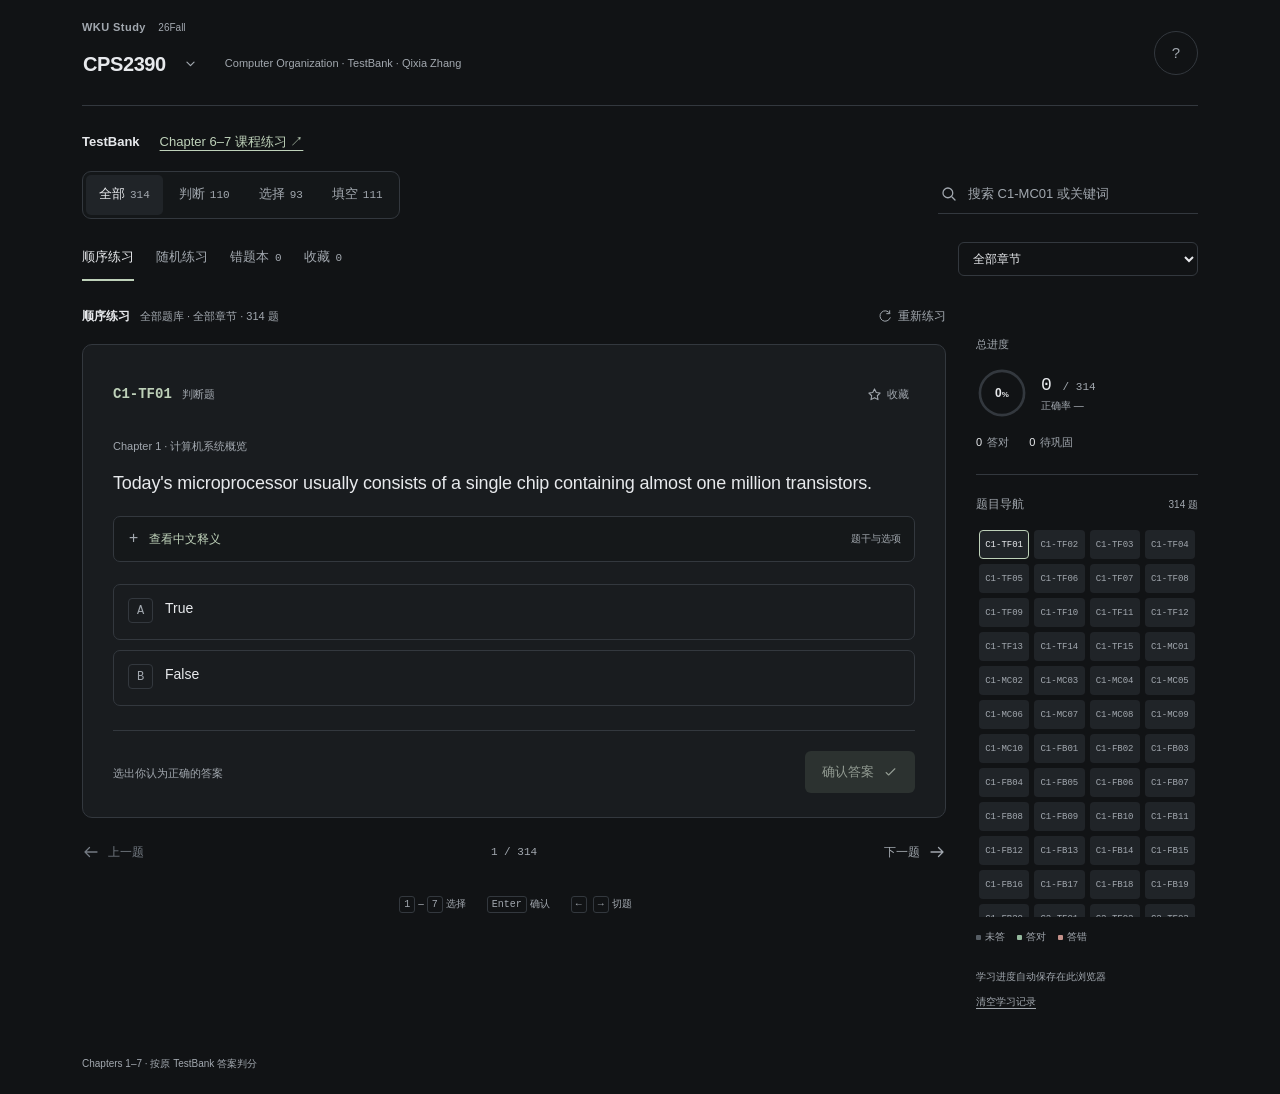
==== commit bcd61f1d: "Add CPS2390 chapter 6 and 7 course practice" ====
--- a/index.html
+++ b/index.html
@@ -4,7 +4,7 @@
 <meta charset="utf-8">
 <meta name="viewport" content="width=device-width, initial-scale=1">
 <meta name="theme-color" content="#111315">
-<meta name="description" content="Wenzhou-Kean CPS2390 Fall 2026: 244 original TestBank questions and answer keys, with Chinese explanations and per-choice analysis.">
+<meta name="description" content="Wenzhou-Kean CPS2390 Fall 2026: 314 original TestBank questions and Chapter 6–7 course exercises.">
 <link rel="icon" href="data:image/svg+xml,%3Csvg xmlns='http://www.w3.org/2000/svg' viewBox='0 0 32 32'%3E%3Crect width='32' height='32' rx='7' fill='%23191c1f'/%3E%3Cpath d='M8 8h6l2 2 2-2h6v16h-6l-2 1-2-1H8zM16 10v15' fill='none' stroke='%23bed1b9' stroke-width='1.5'/%3E%3C/svg%3E">
 <title>WKU CPS2390 · Qixia Zhang · 26Fall Practice</title>
 <style>
@@ -24,6 +24,7 @@
 
 .question-text{white-space:pre-wrap;tab-size:4;font-size:18px;font-weight:500;line-height:1.7}.map-grid{grid-template-columns:repeat(4,minmax(0,1fr))}.q-dot{font-size:9px}.fill-fields{display:grid;gap:12px}.fill-label{display:grid;grid-template-columns:55px minmax(0,1fr);gap:10px;align-items:center}.fill-label>span{font-size:12px;color:var(--muted)}.fill-label input{width:100%;background:var(--bg);border:1px solid var(--line);border-radius:6px;padding:11px 12px;font-size:14px}.fill-label input[readonly]{color:var(--muted)}.fill-hint{font-size:11px;color:var(--muted);margin:14px 0 0}.reference-answers{font-size:14px;line-height:1.9;padding-left:24px;overflow-wrap:anywhere;color:var(--ink)}.self-grade{display:flex;gap:10px;margin-top:18px}.explanation p{color:var(--ink)}@media(max-width:700px){.question-text{font-size:16px}.map-grid{grid-template-columns:repeat(6,minmax(0,1fr))}.bank-tabs{align-self:stretch}.bank-tabs button{flex:1;padding-left:8px;padding-right:8px}.bank-tabs small{margin-left:3px}.fill-label{grid-template-columns:46px minmax(0,1fr);gap:8px}}@media(max-width:360px){.map-grid{grid-template-columns:repeat(5,minmax(0,1fr))}.bank-tabs button{padding-left:5px;padding-right:5px}.bank-tabs small{font-size:10px}}
 .review-badge{display:inline-block;margin:0 0 10px;color:var(--muted);font-size:11px}.analysis-heading{font-size:13px;font-weight:600;margin:18px 0 8px}.option-analysis{list-style:none;margin:0;padding:0;display:grid;gap:0}.option-analysis li{padding:12px 0;border-top:1px solid var(--line);font-size:13px;line-height:1.9}.analysis-label{display:block;font-size:11px;color:var(--muted);margin-bottom:3px}.option-analysis li.is-answer .analysis-label{color:var(--green)}.review-note{font-size:12px;margin-top:16px;padding-top:12px;border-top:1px solid var(--line);line-height:1.9;color:#e2baa2}.source-original summary{cursor:pointer;padding:3px 0}.source-original .original-text{white-space:pre-wrap;font-size:12px}.regrade-note{font-size:11px;color:var(--muted);margin-top:10px}.source-note p{font-size:11px;color:var(--muted);line-height:1.8}.explanation .answer-reason{font-size:14px;line-height:1.95}@media(max-width:700px){.option-analysis li{font-size:13px}.explanation .answer-reason{font-size:13px}}
+.section-nav{display:flex;flex-wrap:wrap;align-items:center;gap:10px 20px;font-size:13px}.section-nav span{font-weight:650}.section-nav a{color:var(--accent);text-underline-offset:4px}
 /* Shared dark course navigation and optional question translation. */
 .topbar{min-height:106px;position:relative}.study-brand{min-width:0;padding:17px 0}.study-name{display:block;font-size:11px;font-weight:600;letter-spacing:.04em;color:var(--muted)}.study-name small{font-size:10px;font-weight:400;letter-spacing:0;margin-left:9px;color:var(--muted)}.course-context{display:flex;align-items:center;gap:16px;margin-top:5px;min-width:0}.course-meta{font-size:11px;color:var(--muted);min-width:0}.course-switch{position:relative;flex-shrink:0;z-index:4}.course-switch>summary{display:flex;align-items:center;gap:16px;list-style:none;cursor:pointer;min-height:44px;border:1px solid transparent;border-radius:6px;padding:2px 9px 2px 0;font-size:20px;font-weight:600;letter-spacing:-.4px;transition:color .15s,background .15s}.course-switch>summary::-webkit-details-marker{display:none}.course-switch>summary svg{width:17px;height:17px;color:var(--muted);transition:transform .15s}.course-switch[open]>summary svg{transform:rotate(180deg)}.course-switch>summary:focus-visible{outline-offset:2px}.course-switch>summary:hover{color:var(--accent)}.course-panel{position:absolute;top:calc(100% + 9px);left:0;width:310px;max-width:calc(100vw - 36px);padding:8px;background:var(--surface);border:1px solid #454b51;border-radius:10px;box-shadow:0 10px 26px #0004}.course-panel-heading{display:flex;justify-content:space-between;padding:7px 10px 11px;font-size:11px;color:var(--muted)}.course-panel-heading span{font-size:10px}.course-entry{display:flex;align-items:center;justify-content:space-between;gap:14px;padding:12px 11px;min-height:68px;border:1px solid transparent;border-radius:6px;color:var(--ink);text-decoration:none}.course-entry:hover,.course-entry:focus-visible{background:var(--raised)}.course-entry[aria-current="page"]{background:#252e28;border-color:#3e5143}.course-entry strong{display:block;font-size:14px;line-height:1.5;font-weight:600;letter-spacing:0}.course-entry small{display:block;margin-top:3px;font-size:11px;color:var(--muted)}.course-current{font-size:10px;color:var(--accent);flex-shrink:0}.help-btn{width:44px;height:44px;flex-shrink:0}.bookmark{min-height:44px;padding:6px}.mode{min-height:44px}.nav-btn{min-height:44px}.translation-panel{margin:-8px 0 22px;border:1px solid var(--line);border-radius:7px;background:#15181a}.translation-panel>summary{display:flex;align-items:center;gap:9px;min-height:44px;padding:10px 13px;cursor:pointer;list-style:none;color:var(--accent);font-size:12px;font-weight:500}.translation-panel>summary::-webkit-details-marker{display:none}.translation-panel>summary::before{content:'+';font:16px/1 ui-monospace,monospace;width:13px;text-align:center;color:var(--muted)}.translation-panel[open]>summary::before{content:'−'}.translation-panel>summary small{font-size:10px;font-weight:400;color:var(--muted);margin-left:auto}.translation-body{padding:1px 15px 17px;border-top:1px solid var(--line);font-size:14px;line-height:1.95;color:var(--ink);overflow-wrap:anywhere}.translation-stem{margin:12px 0;white-space:pre-wrap}.question-text{line-height:1.8;text-wrap:pretty}.option{align-items:flex-start}.option .letter{margin-top:1px}.option .result-icon{align-self:center}.ring strong{font-variant-numeric:tabular-nums}.explanation{scroll-margin-top:18px}.question-card{overflow-wrap:anywhere}
 @media(max-width:700px){.topbar{min-height:108px;gap:10px}.study-brand{padding:12px 0}.study-name{font-size:10px}.course-context{gap:0;display:block;margin-top:4px}.course-switch{width:max-content}.course-switch>summary{font-size:18px;min-height:44px;gap:14px}.course-meta{display:block;font-size:10px;margin-top:6px}.course-panel{top:calc(100% + 7px);width:300px}.translation-panel{margin-bottom:20px}.translation-body{font-size:13px;padding:1px 13px 15px}.translation-panel>summary small{font-size:10px}.help-btn{align-self:flex-start;margin-top:23px}.question-card{padding-top:17px}.question-top{margin-bottom:11px}.bookmark{min-height:44px}.question-text{font-weight:500}.hint{line-height:1.75}}
@@ -51,26 +52,27 @@
 </defs></svg>
 <a class="skip-link" href="#question">跳到当前题目</a>
 <div class="app">
-<header class="topbar"><div class="study-brand"><span class="study-name">WKU Study <small>26Fall</small></span><div class="course-context"><h1 class="sr-only">CPS2390 课程练习</h1><details id="course-switch" class="course-switch" data-current-course="cps"><summary id="course-trigger" aria-label="切换课程，当前 CPS2390" aria-expanded="false"><span>CPS2390</span><svg aria-hidden="true" viewBox="0 0 24 24"><path d="m7 10 5 5 5-5"/></svg></summary><nav class="course-panel" aria-label="本学期课程"><div class="course-panel-heading">本学期课程 <span>Fall 2026</span></div><a class="course-entry" data-course="math" href="https://wangzeyu2006729-beep.github.io/WKU-MATH3700-26Fall/"><span><strong>MATH3700</strong><small>Big Data Computing · Quiz · 140 题</small></span><span class="course-current">↗</span></a><a class="course-entry" data-course="cps" href="https://wangzeyu2006729-beep.github.io/WKU-CPS2390-26Fall/" aria-current="page"><span><strong>CPS2390</strong><small>Computer Organization · TestBank · 244 题</small></span><span class="course-current">当前</span></a></nav></details><span class="course-meta">Computer Organization · TestBank<span> · Qixia Zhang</span></span></div></div><button id="help" class="help-btn" aria-label="使用说明与快捷键">?</button></header>
+<header class="topbar"><div class="study-brand"><span class="study-name">WKU Study <small>26Fall</small></span><div class="course-context"><h1 class="sr-only">CPS2390 课程练习</h1><details id="course-switch" class="course-switch" data-current-course="cps"><summary id="course-trigger" aria-label="切换课程，当前 CPS2390" aria-expanded="false"><span>CPS2390</span><svg aria-hidden="true" viewBox="0 0 24 24"><path d="m7 10 5 5 5-5"/></svg></summary><nav class="course-panel" aria-label="本学期课程"><div class="course-panel-heading">本学期课程 <span>Fall 2026</span></div><a class="course-entry" data-course="math" href="https://wangzeyu2006729-beep.github.io/WKU-MATH3700-26Fall/"><span><strong>MATH3700</strong><small>Big Data Computing · Quiz · 140 题</small></span><span class="course-current">↗</span></a><a class="course-entry" data-course="cps" href="https://wangzeyu2006729-beep.github.io/WKU-CPS2390-26Fall/" aria-current="page"><span><strong>CPS2390</strong><small>Computer Organization · TestBank · 314 题</small></span><span class="course-current">当前</span></a><a class="course-entry" data-course="ds" href="https://wangzeyu2006729-beep.github.io/WKU-CPS2232-26Fall/"><span><strong>CPS2232</strong><small>Data Structures · Exams + Bank · 193 题</small></span><span class="course-current">↗</span></a></nav></details><span class="course-meta">Computer Organization · TestBank<span> · Qixia Zhang</span></span></div></div><button id="help" class="help-btn" aria-label="使用说明与快捷键">?</button></header>
 <div id="storage-warning" class="storage-warning" hidden>浏览器未允许保存本地数据，进度仅在本次打开期间保留。</div>
 <main>
 <section class="toolbar" aria-label="练习筛选">
- <div class="filter-row"><nav class="bank-tabs" aria-label="选择题库"><button data-bank="all">全部<small>244</small></button><button data-bank="tf">判断<small>78</small></button><button data-bank="mc">选择<small>77</small></button><button data-bank="fill">填空<small>89</small></button></nav><label class="search-box"><svg aria-hidden="true"><use href="#i-search"/></svg><input id="search" type="search" placeholder="搜索 C1-MC01 或关键词" aria-label="搜索题号或关键词" autocomplete="off"></label></div>
+ <nav class="section-nav" aria-label="课程内容"><span aria-current="page">TestBank</span><a href="course-practice.html">Chapter 6–7 课程练习 ↗</a></nav>
+ <div class="filter-row"><nav class="bank-tabs" aria-label="选择题库"><button data-bank="all">全部<small>314</small></button><button data-bank="tf">判断<small>110</small></button><button data-bank="mc">选择<small>93</small></button><button data-bank="fill">填空<small>111</small></button></nav><label class="search-box"><svg aria-hidden="true"><use href="#i-search"/></svg><input id="search" type="search" placeholder="搜索 C1-MC01 或关键词" aria-label="搜索题号或关键词" autocomplete="off"></label></div>
  <div class="practice-row"><nav class="modes" aria-label="练习模式"><button class="mode" data-mode="all">顺序练习</button><button class="mode" data-mode="random">随机练习</button><button class="mode" data-mode="wrong">错题本 <span id="wrong-count" class="count">0</span></button><button class="mode" data-mode="saved">收藏 <span id="saved-count" class="count">0</span></button></nav><label><span class="sr-only">选择章节</span><select id="chapter-select" aria-label="选择章节"></select></label></div>
 </section>
 <div class="layout">
- <section class="practice-column" aria-label="答题区"><div class="scope"><div id="scope-title" class="scope-title"></div><button id="restart" class="text-btn"><svg aria-hidden="true"><use href="#i-refresh"/></svg>重新练习</button></div><article class="question-card" id="question" tabindex="-1"></article><div class="navigation" id="navigation"><button id="prev" class="nav-btn"><svg aria-hidden="true"><use href="#i-back"/></svg>上一题</button><span id="position" class="position"></span><button id="next" class="nav-btn">下一题<svg aria-hidden="true"><use href="#i-arrow"/></svg></button></div><div class="keyboard-tips"><span><kbd>1</kbd>–<kbd>6</kbd>选择</span><span><kbd>Enter</kbd>确认</span><span><kbd>←</kbd><kbd>→</kbd>切题</span></div></section>
- <aside class="right-column" aria-label="学习进度与题目导航"><section class="progress-panel"><h2>总进度</h2><div class="progress-summary"><div class="ring"><svg viewBox="0 0 80 80" aria-hidden="true"><circle cx="40" cy="40" r="34"/><circle id="progress-ring" class="fill" cx="40" cy="40" r="34"/></svg><strong><span id="coverage">0</span><small>%</small></strong></div><div class="progress-copy"><b id="done-stat">0 <span>/ 244</span></b><p id="accuracy">正确率 —</p></div></div><div class="mini-stats"><span><strong id="correct-stat">0</strong>答对</span><span><strong id="wrong-stat">0</strong>待巩固</span></div></section><details class="map-panel" open><summary><span>题目导航</span><span id="map-count">244 题</span></summary><div id="map" class="map-grid" aria-label="点击题号跳转"></div><div class="legend"><span><i></i>未答</span><span><i class="correct"></i>答对</span><span><i class="incorrect"></i>答错</span></div></details><p class="privacy-note" id="save-status">学习进度自动保存在此浏览器</p><button id="reset" class="reset-btn">清空学习记录</button></aside>
+ <section class="practice-column" aria-label="答题区"><div class="scope"><div id="scope-title" class="scope-title"></div><button id="restart" class="text-btn"><svg aria-hidden="true"><use href="#i-refresh"/></svg>重新练习</button></div><article class="question-card" id="question" tabindex="-1"></article><div class="navigation" id="navigation"><button id="prev" class="nav-btn"><svg aria-hidden="true"><use href="#i-back"/></svg>上一题</button><span id="position" class="position"></span><button id="next" class="nav-btn">下一题<svg aria-hidden="true"><use href="#i-arrow"/></svg></button></div><div class="keyboard-tips"><span><kbd>1</kbd>–<kbd>7</kbd>选择</span><span><kbd>Enter</kbd>确认</span><span><kbd>←</kbd><kbd>→</kbd>切题</span></div></section>
+ <aside class="right-column" aria-label="学习进度与题目导航"><section class="progress-panel"><h2>总进度</h2><div class="progress-summary"><div class="ring"><svg viewBox="0 0 80 80" aria-hidden="true"><circle cx="40" cy="40" r="34"/><circle id="progress-ring" class="fill" cx="40" cy="40" r="34"/></svg><strong><span id="coverage">0</span><small>%</small></strong></div><div class="progress-copy"><b id="done-stat">0 <span>/ 314</span></b><p id="accuracy">正确率 —</p></div></div><div class="mini-stats"><span><strong id="correct-stat">0</strong>答对</span><span><strong id="wrong-stat">0</strong>待巩固</span></div></section><details class="map-panel" open><summary><span>题目导航</span><span id="map-count">314 题</span></summary><div id="map" class="map-grid" aria-label="点击题号跳转"></div><div class="legend"><span><i></i>未答</span><span><i class="correct"></i>答对</span><span><i class="incorrect"></i>答错</span></div></details><p class="privacy-note" id="save-status">学习进度自动保存在此浏览器</p><button id="reset" class="reset-btn">清空学习记录</button></aside>
 </div>
 </main>
-<footer class="footer-note">Chapters 1–5 · 按原 TestBank 答案判分 · 244 题中文讲解</footer>
+<footer class="footer-note">Chapters 1–7 · 按原 TestBank 答案判分</footer>
 </div>
 <noscript><p>请启用 JavaScript 后使用练习题库。</p></noscript>
 <div class="toast" id="toast" role="status" hidden></div>
-<dialog id="help-dialog" aria-labelledby="help-title"><h2 id="help-title">练习说明</h2><p>WKU · CPS2390 · Qixia Zhang · 26Fall。题目来自提供的五份 Patt/Patel《Introduction to Computing Systems》TestBank 文件，覆盖 Chapters 1–5，共 244 道。</p><ul><li>点击题干下方「查看中文释义」可展开题干与选项的中文意思；可随时收起，不影响作答。展开状态按题目保存在此浏览器。</li><li>点击顶部课程名称切换课程；菜单支持方向键、Enter、Tab 和 Escape。</li><li>判断题和选择题：选择选项后确认，按原始 TestBank 答案判分，并显示解题思路与每个选项的分析。部分题有 5–6 个选项。</li><li>填空题：可先输入各空答案，点击「查看答案与讲解」后对照参考答案和推导，再点击「答对了」或「需巩固」完成自评。未自评时不会计入完成进度。</li><li>题号包含章节和题型，如 C1-MC01。TF 为判断、MC 为选择、FB 为填空。原文重复题号加 b，跳号保留，不补造题目。</li><li>可以按章节、题型、随机、错题和收藏练习。244 道题的题干、选项、机器码和判分答案均以原始 TestBank 为准。概念疑点与版本约定只在讲解中注明。旧记录会恢复按原题库答案判分，作答记录和收藏保留。</li></ul><p>快捷键：1–6 或 A–F 选择，Enter 确认，左右方向键切题，S 收藏。填空框中的 Enter 用于查看参考答案。</p><p>记录只保存在当前浏览器，不上传、不与其他人共享。MATH3700 与 CPS2390 使用独立记录。清除浏览数据会清除进度。下载此 HTML 可离线练习；顶部课程切换需要联网。</p><p>这是独立复习工具；题库版权归原作者，教师与学期信息由使用者提供。讲解为独立整理，未声称经教师审定。LC-3 按课件/第二版规则；LEA 与第三版的差异在相关题中注明。</p><div class="dialog-actions"><button id="help-reset" class="secondary">清空记录</button><button class="primary" data-close="help-dialog">继续练习</button></div></dialog>
+<dialog id="help-dialog" aria-labelledby="help-title"><h2 id="help-title">练习说明</h2><p>WKU · CPS2390 · Qixia Zhang · 26Fall。题目来自 Patt/Patel《Introduction to Computing Systems》原 TestBank，覆盖 Chapters 1–7，共 314 道。课件、课后题、作业和 Problem Set 见「Chapter 6–7 课程练习」。</p><ul><li>点击题干下方「查看中文释义」可展开题干与选项的中文意思；可随时收起，不影响作答。展开状态按题目保存在此浏览器。</li><li>点击顶部课程名称切换课程；菜单支持方向键、Enter、Tab 和 Escape。</li><li>判断题和选择题：选择选项后确认，按原始 TestBank 答案判分，并显示题库答案。Chapters 1–5 提供逐题中文讲解。部分题有 5–7 个选项。</li><li>填空题：可先输入各空答案，查看参考答案，再点击「答对了」或「需巩固」完成自评。未自评时不会计入完成进度。</li><li>题号包含章节和题型，如 C1-MC01。TF 为判断、MC 为选择、FB 为填空。原文重复题号加 b，跳号保留，不补造题目。</li><li>可以按章节、题型、随机、错题和收藏练习。314 道题的题干、选项、机器码和判分答案均以原始 TestBank 为准。概念疑点与版本约定只在讲解中注明。旧记录会恢复按原题库答案判分，作答记录和收藏保留。</li></ul><p>快捷键：1–7 或 A–G 选择，Enter 确认，左右方向键切题，S 收藏。填空框中的 Enter 用于查看参考答案。</p><p>记录只保存在当前浏览器，不上传、不与其他人共享。MATH3700 与 CPS2390 使用独立记录。清除浏览数据会清除进度。下载此 HTML 可离线练习；顶部课程切换需要联网。</p><p>这是独立复习工具；题库版权归原作者，教师与学期信息由使用者提供。讲解为独立整理，未声称经教师审定。LC-3 按课件/第二版规则；LEA 与第三版的差异在相关题中注明。</p><div class="dialog-actions"><button id="help-reset" class="secondary">清空记录</button><button class="primary" data-close="help-dialog">继续练习</button></div></dialog>
 <dialog id="reset-dialog" aria-labelledby="reset-title"><h2 id="reset-title">清空学习记录？</h2><p>将清除此浏览器中 CPS2390 的答题、自评、错题、收藏与位置。MATH3700 记录不受影响。此操作无法撤销。</p><div class="dialog-actions"><button class="secondary" data-close="reset-dialog">保留记录</button><button id="confirm-reset" class="primary">确认清空</button></div></dialog>
 <dialog id="summary-dialog" aria-labelledby="summary-title"><h2 id="summary-title">本轮练习</h2><div id="summary-body"></div><div class="dialog-actions"><button class="secondary" data-close="summary-dialog">返回题目</button><button id="summary-next" class="primary">继续未答</button></div></dialog>
-<script id="quiz-data" type="application/json">{"course": {"code": "CPS2390", "school": "Wenzhou-Kean University", "instructor": "Qixia Zhang", "term": "26Fall", "storage_key": "cps2390-testbank-v1", "review_revision": "2026-10-22.2-source", "answer_basis": "source", "ui_version": "2026-10-22.zh1"}, "chapters": [{"name": "计算机系统概览", "english": "Welcome Aboard"}, {"name": "数据与运算", "english": "Bits, Data Types, and Operations"}, {"name": "数字逻辑", "english": "Digital Logic Structures"}, {"name": "冯诺依曼模型", "english": "The von Neumann Model"}, {"name": "LC-3 指令集", "english": "The LC-3"}], "questions": [{"id": 1, "chapter": 0, "bank": "tf", "type": "tf", "label": "C1-TF01", "source_file": "chap01tq.doc", "source_number": 1, "source_occurrence": 1, "source_text": "Today's microprocessor usually consists of a single chip containing almost one million transistors.  (F)", "note": "", "explanation": "本题是旧题库的历史描述。“单芯片”没有错，但“通常接近一百万个晶体管”不能作为微处理器的普遍特征；旧教材所讨论的处理器规模也已超过这一数量级。晶体管数量取决于具体设计与年代。", "text": "Today's microprocessor usually consists of a single chip containing almost one million transistors.", "options": ["True", "False"], "answer": "B", "source_answer": "F", "original_text": "Today's microprocessor usually consists of a single chip containing almost one million transistors.", "original_options": ["True", "False"], "original_answer": "B", "original_answers": [], "answer_basis": "source", "review_revision": "2026-10-22.2-source", "references": "课程 CHAPTER 1.pdf：抽象层次、算法、ISA 与微体系结构；CHAPTER 0.pdf：计算机概览。", "review_status": "reviewed", "option_explanations": ["不选。题述不成立：本题是旧题库的历史描述。“单芯片”没有错，但“通常接近一百万个晶体管”不能作为微处理器的普遍特征；旧教材所讨论的处理器规模也已超过这一数量级。晶体管数量取决于具体设计与年代。", "应选。题述不成立：本题是旧题库的历史描述。“单芯片”没有错，但“通常接近一百万个晶体管”不能作为微处理器的普遍特征；旧教材所讨论的处理器规模也已超过这一数量级。晶体管数量取决于具体设计与年代。"], "zh": {"text": "当今的微处理器通常由单个芯片构成，芯片中包含接近一百万个晶体管。", "options": ["正确（True）", "错误（False）"]}}, {"id": 2, "chapter": 0, "bank": "tf", "type": "tf", "label": "C1-TF02", "source_file": "chap01tq.doc", "source_number": 2, "source_occurrence": 1, "source_text": "Ambiguity is an important reason why one cannot program a computer in English.  (T)", "note": "", "explanation": "自然语言中的同一句话可能有多种含义；计算机程序必须明确规定操作和执行规则，因此歧义是不能直接把普通英语当作程序语言的重要原因。", "text": "Ambiguity is an important reason why one cannot program a computer in English.", "options": ["True", "False"], "answer": "A", "source_answer": "T", "original_text": "Ambiguity is an important reason why one cannot program a computer in English.", "original_options": ["True", "False"], "original_answer": "A", "original_answers": [], "answer_basis": "source", "review_revision": "2026-10-22.2-source", "references": "课程 CHAPTER 1.pdf：抽象层次、算法、ISA 与微体系结构；CHAPTER 0.pdf：计算机概览。", "review_status": "reviewed", "option_explanations": ["应选。自然语言中的同一句话可能有多种含义；计算机程序必须明确规定操作和执行规则，因此歧义是不能直接把普通英语当作程序语言的重要原因。", "不选。题述在上述课程模型下成立：自然语言中的同一句话可能有多种含义；计算机程序必须明确规定操作和执行规则，因此歧义是不能直接把普通英语当作程序语言的重要原因。"], "zh": {"text": "歧义是不能用英语给计算机编程的一个重要原因。", "options": ["正确（True）", "错误（False）"]}}, {"id": 3, "chapter": 0, "bank": "tf", "type": "tf", "label": "C1-TF03", "source_file": "chap01tq.doc", "source_number": 3, "source_occurrence": 1, "source_text": "Fortran is a natural language. (F)", "note": "", "explanation": "Fortran 是人工设计、有正式语法的高级程序设计语言，不是人类日常交流的自然语言。", "text": "Fortran is a natural language.", "options": ["True", "False"], "answer": "B", "source_answer": "F", "original_text": "Fortran is a natural language.", "original_options": ["True", "False"], "original_answer": "B", "original_answers": [], "answer_basis": "source", "review_revision": "2026-10-22.2-source", "references": "课程 CHAPTER 1.pdf：抽象层次、算法、ISA 与微体系结构；CHAPTER 0.pdf：计算机概览。", "review_status": "reviewed", "option_explanations": ["不选。题述不成立：Fortran 是人工设计、有正式语法的高级程序设计语言，不是人类日常交流的自然语言。", "应选。题述不成立：Fortran 是人工设计、有正式语法的高级程序设计语言，不是人类日常交流的自然语言。"], "zh": {"text": "Fortran 是一种自然语言。", "options": ["正确（True）", "错误（False）"]}}, {"id": 4, "chapter": 0, "bank": "tf", "type": "tf", "label": "C1-TF04", "source_file": "chap01tq.doc", "source_number": 4, "source_occurrence": 1, "source_text": "COBOL is a mechanical language. (T)", "note": "", "explanation": "这里 mechanical language 指为计算机设计的形式化语言，不是 machine language（机器码）的同义词。COBOL 虽接近英语，仍有严格语法，属于这种人工语言。", "text": "COBOL is a mechanical language.", "options": ["True", "False"], "answer": "A", "source_answer": "T", "original_text": "COBOL is a mechanical language.", "original_options": ["True", "False"], "original_answer": "A", "original_answers": [], "answer_basis": "source", "review_revision": "2026-10-22.2-source", "references": "课程 CHAPTER 1.pdf：抽象层次、算法、ISA 与微体系结构；CHAPTER 0.pdf：计算机概览。", "review_status": "reviewed", "option_explanations": ["应选。这里 mechanical language 指为计算机设计的形式化语言，不是 machine language（机器码）的同义词。COBOL 虽接近英语，仍有严格语法，属于这种人工语言。", "不选。题述在上述课程模型下成立：这里 mechanical language 指为计算机设计的形式化语言，不是 machine language（机器码）的同义词。COBOL 虽接近英语，仍有严格语法，属于这种人工语言。"], "zh": {"text": "COBOL 是一种为计算机设计的人工语言（mechanical language）。", "options": ["正确（True）", "错误（False）"]}}, {"id": 5, "chapter": 0, "bank": "tf", "type": "tf", "label": "C1-TF05", "source_file": "chap01tq.doc", "source_number": 5, "source_occurrence": 1, "source_text": "It is likely that a program written in a (low level) language for one ISA will also run on a computer having a different ISA. (F)", "note": "", "explanation": "低级语言依赖 ISA 的指令、寄存器和编码。另一种 ISA 通常不能直接执行原来的机器码；跨 ISA 需要重新实现、翻译或模拟。", "text": "It is likely that a program written in a (low level) language for one ISA will also run on a computer having a different ISA.", "options": ["True", "False"], "answer": "B", "source_answer": "F", "original_text": "It is likely that a program written in a (low level) language for one ISA will also run on a computer having a different ISA.", "original_options": ["True", "False"], "original_answer": "B", "original_answers": [], "answer_basis": "source", "review_revision": "2026-10-22.2-source", "references": "课程 CHAPTER 1.pdf：抽象层次、算法、ISA 与微体系结构；CHAPTER 0.pdf：计算机概览。", "review_status": "reviewed", "option_explanations": ["不选。题述不成立：低级语言依赖 ISA 的指令、寄存器和编码。另一种 ISA 通常不能直接执行原来的机器码；跨 ISA 需要重新实现、翻译或模拟。", "应选。题述不成立：低级语言依赖 ISA 的指令、寄存器和编码。另一种 ISA 通常不能直接执行原来的机器码；跨 ISA 需要重新实现、翻译或模拟。"], "zh": {"text": "为某个 ISA 编写的低级语言程序，很可能也能在采用不同 ISA 的计算机上运行。", "options": ["正确（True）", "错误（False）"]}}, {"id": 6, "chapter": 0, "bank": "tf", "type": "tf", "label": "C1-TF06", "source_file": "chap01tq.doc", "source_number": 6, "source_occurrence": 1, "source_text": "COBOL is a low-level language because its programs provide a very low level of detail into the inner workings the underlying business model that is being programmed. (F)", "note": "", "explanation": "高级/低级描述的是与硬件的抽象距离，而非商业问题写得有多详细。COBOL 抽象掉了大量机器细节，属于高级语言。", "text": "COBOL is a low-level language because its programs provide a very low level of detail into the inner workings the underlying business model that is being programmed.", "options": ["True", "False"], "answer": "B", "source_answer": "F", "original_text": "COBOL is a low-level language because its programs provide a very low level of detail into the inner workings the underlying business model that is being programmed.", "original_options": ["True", "False"], "original_answer": "B", "original_answers": [], "answer_basis": "source", "review_revision": "2026-10-22.2-source", "references": "课程 CHAPTER 1.pdf：抽象层次、算法、ISA 与微体系结构；CHAPTER 0.pdf：计算机概览。", "review_status": "reviewed", "option_explanations": ["不选。题述不成立：高级/低级描述的是与硬件的抽象距离，而非商业问题写得有多详细。COBOL 抽象掉了大量机器细节，属于高级语言。", "应选。题述不成立：高级/低级描述的是与硬件的抽象距离，而非商业问题写得有多详细。COBOL 抽象掉了大量机器细节，属于高级语言。"], "zh": {"text": "COBOL 是低级语言，因为其程序对所编业务模型内部工作的细节描述程度很低。", "options": ["正确（True）", "错误（False）"]}}, {"id": 7, "chapter": 0, "bank": "tf", "type": "tf", "label": "C1-TF07", "source_file": "chap01tq.doc", "source_number": 7, "source_occurrence": 1, "source_text": "Most ISAs are implemented by more than one very different microarchitecture. (T)", "note": "", "explanation": "ISA 规定程序员可见的行为；微体系结构决定内部如何实现。同一 ISA 可以由不同流水线、缓存和执行单元设计实现。这里沿用教材对常见 ISA 的讨论，不能理解成每个 ISA 都必然已有多个实现。", "text": "Most ISAs are implemented by more than one very different microarchitecture.", "options": ["True", "False"], "answer": "A", "source_answer": "T", "original_text": "Most ISAs are implemented by more than one very different microarchitecture.", "original_options": ["True", "False"], "original_answer": "A", "original_answers": [], "answer_basis": "source", "review_revision": "2026-10-22.2-source", "references": "课程 CHAPTER 1.pdf：抽象层次、算法、ISA 与微体系结构；CHAPTER 0.pdf：计算机概览。", "review_status": "reviewed", "option_explanations": ["应选。ISA 规定程序员可见的行为；微体系结构决定内部如何实现。同一 ISA 可以由不同流水线、缓存和执行单元设计实现。这里沿用教材对常见 ISA 的讨论，不能理解成每个 ISA 都必然已有多个实现。", "不选。题述在上述课程模型下成立：ISA 规定程序员可见的行为；微体系结构决定内部如何实现。同一 ISA 可以由不同流水线、缓存和执行单元设计实现。这里沿用教材对常见 ISA 的讨论，不能理解成每个 ISA 都必然已有多个实现。"], "zh": {"text": "大多数 ISA 都由不止一种、且差别很大的微体系结构实现。", "options": ["正确（True）", "错误（False）"]}}, {"id": 8, "chapter": 0, "bank": "tf", "type": "tf", "label": "C1-TF08", "source_file": "chap01tq.doc", "source_number": 8, "source_occurrence": 1, "source_text": "Some ISAs are implemented by chips designed by multiple manufacturers. (T)", "note": "", "explanation": "ISA 是接口规范，不限定只能由一家厂商实现。在获得相应使用权的情况下，不同厂商能够制造兼容同一 ISA 的处理器。", "text": "Some ISAs are implemented by chips designed by multiple manufacturers.", "options": ["True", "False"], "answer": "A", "source_answer": "T", "original_text": "Some ISAs are implemented by chips designed by multiple manufacturers.", "original_options": ["True", "False"], "original_answer": "A", "original_answers": [], "answer_basis": "source", "review_revision": "2026-10-22.2-source", "references": "课程 CHAPTER 1.pdf：抽象层次、算法、ISA 与微体系结构；CHAPTER 0.pdf：计算机概览。", "review_status": "reviewed", "option_explanations": ["应选。ISA 是接口规范，不限定只能由一家厂商实现。在获得相应使用权的情况下，不同厂商能够制造兼容同一 ISA 的处理器。", "不选。题述在上述课程模型下成立：ISA 是接口规范，不限定只能由一家厂商实现。在获得相应使用权的情况下，不同厂商能够制造兼容同一 ISA 的处理器。"], "zh": {"text": "某些 ISA 由多家制造商设计的芯片实现。", "options": ["正确（True）", "错误（False）"]}}, {"id": 9, "chapter": 0, "bank": "tf", "type": "tf", "label": "C1-TF09", "source_file": "chap01tq.doc", "source_number": 9, "source_occurrence": 1, "source_text": "Keyboard, card reader, scanner, and disks are all examples of input devices. (T)", "note": "", "explanation": "输入设备把信息送入计算机。键盘、读卡器和扫描仪提供输入；磁盘在被读取时同样是输入来源，设备可兼具输入与输出功能。", "text": "Keyboard, card reader, scanner, and disks are all examples of input devices.", "options": ["True", "False"], "answer": "A", "source_answer": "T", "original_text": "Keyboard, card reader, scanner, and disks are all examples of input devices.", "original_options": ["True", "False"], "original_answer": "A", "original_answers": [], "answer_basis": "source", "review_revision": "2026-10-22.2-source", "references": "课程 CHAPTER 1.pdf：抽象层次、算法、ISA 与微体系结构；CHAPTER 0.pdf：计算机概览。", "review_status": "reviewed", "option_explanations": ["应选。输入设备把信息送入计算机。键盘、读卡器和扫描仪提供输入；磁盘在被读取时同样是输入来源，设备可兼具输入与输出功能。", "不选。题述在上述课程模型下成立：输入设备把信息送入计算机。键盘、读卡器和扫描仪提供输入；磁盘在被读取时同样是输入来源，设备可兼具输入与输出功能。"], "zh": {"text": "键盘、读卡器、扫描仪和磁盘都是输入设备的例子。", "options": ["正确（True）", "错误（False）"]}}, {"id": 10, "chapter": 0, "bank": "tf", "type": "tf", "label": "C1-TF10", "source_file": "chap01tq.doc", "source_number": 10, "source_occurrence": 1, "source_text": "Monitor, printer output, and disks are all examples of output devices. (T)", "note": "", "explanation": "显示器和打印机把信息输出给人；磁盘在被写入时接收计算机输出的数据，因此也属于输出设备。", "text": "Monitor, printer output, and disks are all examples of output devices.", "options": ["True", "False"], "answer": "A", "source_answer": "T", "original_text": "Monitor, printer output, and disks are all examples of output devices.", "original_options": ["True", "False"], "original_answer": "A", "original_answers": [], "answer_basis": "source", "review_revision": "2026-10-22.2-source", "references": "课程 CHAPTER 1.pdf：抽象层次、算法、ISA 与微体系结构；CHAPTER 0.pdf：计算机概览。", "review_status": "reviewed", "option_explanations": ["应选。显示器和打印机把信息输出给人；磁盘在被写入时接收计算机输出的数据，因此也属于输出设备。", "不选。题述在上述课程模型下成立：显示器和打印机把信息输出给人；磁盘在被写入时接收计算机输出的数据，因此也属于输出设备。"], "zh": {"text": "显示器、打印输出和磁盘都是输出设备的例子。", "options": ["正确（True）", "错误（False）"]}}, {"id": 11, "chapter": 0, "bank": "tf", "type": "tf", "label": "C1-TF11", "source_file": "chap01tq.doc", "source_number": 11, "source_occurrence": 1, "source_text": "It is not possible to increase the accuracy of a value in a digital computer (F)", "note": "", "explanation": "数字表示的精度可以通过增加有效位数或采用更精确的数值方法提高，但不能超过原始测量数据本身提供的信息。“不可能提高”过于绝对。", "text": "It is not possible to increase the accuracy of a value in a digital computer", "options": ["True", "False"], "answer": "B", "source_answer": "F", "original_text": "It is not possible to increase the accuracy of a value in a digital computer", "original_options": ["True", "False"], "original_answer": "B", "original_answers": [], "answer_basis": "source", "review_revision": "2026-10-22.2-source", "references": "课程 CHAPTER 1.pdf：抽象层次、算法、ISA 与微体系结构；CHAPTER 0.pdf：计算机概览。", "review_status": "reviewed", "option_explanations": ["不选。题述不成立：数字表示的精度可以通过增加有效位数或采用更精确的数值方法提高，但不能超过原始测量数据本身提供的信息。“不可能提高”过于绝对。", "应选。题述不成立：数字表示的精度可以通过增加有效位数或采用更精确的数值方法提高，但不能超过原始测量数据本身提供的信息。“不可能提高”过于绝对。"], "zh": {"text": "不可能提高数字计算机中某个数值的准确度。", "options": ["正确（True）", "错误（False）"]}}, {"id": 12, "chapter": 0, "bank": "tf", "type": "tf", "label": "C1-TF12", "source_file": "chap01tq.doc", "source_number": 12, "source_occurrence": 1, "source_text": "One way to improve an analog computer's accuracy is to use more finely tuned sensors (T)", "note": "", "explanation": "模拟计算依赖连续物理量的测量。更精密且校准良好的传感器可减少测量误差，从而改善精度，但不保证消除所有误差。", "text": "One way to improve an analog computer's accuracy is to use more finely tuned sensors", "options": ["True", "False"], "answer": "A", "source_answer": "T", "original_text": "One way to improve an analog computer's accuracy is to use more finely tuned sensors", "original_options": ["True", "False"], "original_answer": "A", "original_answers": [], "answer_basis": "source", "review_revision": "2026-10-22.2-source", "references": "课程 CHAPTER 1.pdf：抽象层次、算法、ISA 与微体系结构；CHAPTER 0.pdf：计算机概览。", "review_status": "reviewed", "option_explanations": ["应选。模拟计算依赖连续物理量的测量。更精密且校准良好的传感器可减少测量误差，从而改善精度，但不保证消除所有误差。", "不选。题述在上述课程模型下成立：模拟计算依赖连续物理量的测量。更精密且校准良好的传感器可减少测量误差，从而改善精度，但不保证消除所有误差。"], "zh": {"text": "提高模拟计算机精度的一种方法是使用调校更精细的传感器。", "options": ["正确（True）", "错误（False）"]}}, {"id": 13, "chapter": 0, "bank": "tf", "type": "tf", "label": "C1-TF13", "source_file": "chap01tq.doc", "source_number": 13, "source_occurrence": 1, "source_text": "Assembly language programs written for the Mac will run on the Mac after being assembled to the Mac's ISA.  They will also execute on the PC, after being assembled to the PC's ISA. (F)", "note": "", "explanation": "汇编源代码绑定特定 ISA 的助记符和寄存器，不能仅换一个汇编器就自动跨 ISA；还可能依赖操作系统与 ABI。题目中的 Mac/PC 是旧教材的历史平台语境。", "text": "Assembly language programs written for the Mac will run on the Mac after being assembled to the Mac's ISA.  They will also execute on the PC, after being assembled to the PC's ISA.", "options": ["True", "False"], "answer": "B", "source_answer": "F", "original_text": "Assembly language programs written for the Mac will run on the Mac after being assembled to the Mac's ISA.  They will also execute on the PC, after being assembled to the PC's ISA.", "original_options": ["True", "False"], "original_answer": "B", "original_answers": [], "answer_basis": "source", "review_revision": "2026-10-22.2-source", "references": "课程 CHAPTER 1.pdf：抽象层次、算法、ISA 与微体系结构；CHAPTER 0.pdf：计算机概览。", "review_status": "reviewed", "option_explanations": ["不选。题述不成立：汇编源代码绑定特定 ISA 的助记符和寄存器，不能仅换一个汇编器就自动跨 ISA；还可能依赖操作系统与 ABI。题目中的 Mac/PC 是旧教材的历史平台语境。", "应选。题述不成立：汇编源代码绑定特定 ISA 的助记符和寄存器，不能仅换一个汇编器就自动跨 ISA；还可能依赖操作系统与 ABI。题目中的 Mac/PC 是旧教材的历史平台语境。"], "zh": {"text": "为 Mac 编写的汇编语言程序，汇编为 Mac 的 ISA 后可在 Mac 上运行；汇编为 PC 的 ISA 后，也能在 PC 上执行。", "options": ["正确（True）", "错误（False）"]}}, {"id": 14, "chapter": 0, "bank": "tf", "type": "tf", "label": "C1-TF14", "source_file": "chap01tq.doc", "source_number": 14, "source_occurrence": 1, "source_text": "English can be used as a high level programming language because with care, one can state instructions precisely.  (F)", "note": "", "explanation": "普通英语没有程序语言所要求的完整、统一、可执行的形式语义。即使努力写得精确，仍需先定义受限语法和语义，才成为可执行的形式语言。", "text": "English can be used as a high level programming language because with care, one can state instructions precisely.", "options": ["True", "False"], "answer": "B", "source_answer": "F", "original_text": "English can be used as a high level programming language because with care, one can state instructions precisely.", "original_options": ["True", "False"], "original_answer": "B", "original_answers": [], "answer_basis": "source", "review_revision": "2026-10-22.2-source", "references": "课程 CHAPTER 1.pdf：抽象层次、算法、ISA 与微体系结构；CHAPTER 0.pdf：计算机概览。", "review_status": "reviewed", "option_explanations": ["不选。题述不成立：普通英语没有程序语言所要求的完整、统一、可执行的形式语义。即使努力写得精确，仍需先定义受限语法和语义，才成为可执行的形式语言。", "应选。题述不成立：普通英语没有程序语言所要求的完整、统一、可执行的形式语义。即使努力写得精确，仍需先定义受限语法和语义，才成为可执行的形式语言。"], "zh": {"text": "英语可以作为高级程序设计语言，因为只要足够谨慎，就能精确陈述指令。", "options": ["正确（True）", "错误（False）"]}}, {"id": 15, "chapter": 0, "bank": "tf", "type": "tf", "label": "C1-TF15", "source_file": "chap01tq.doc", "source_number": 15, "source_occurrence": 1, "source_text": "For each ISA there is exactly one microarchitecture which implements that ISA. (F)", "note": "", "explanation": "同一 ISA 可由多个微体系结构实现，程序员观察到的指令行为保持兼容，内部电路和性能可以不同，所以不是一对一关系。", "text": "For each ISA there is exactly one microarchitecture which implements that ISA.", "options": ["True", "False"], "answer": "B", "source_answer": "F", "original_text": "For each ISA there is exactly one microarchitecture which implements that ISA.", "original_options": ["True", "False"], "original_answer": "B", "original_answers": [], "answer_basis": "source", "review_revision": "2026-10-22.2-source", "references": "课程 CHAPTER 1.pdf：抽象层次、算法、ISA 与微体系结构；CHAPTER 0.pdf：计算机概览。", "review_status": "reviewed", "option_explanations": ["不选。题述不成立：同一 ISA 可由多个微体系结构实现，程序员观察到的指令行为保持兼容，内部电路和性能可以不同，所以不是一对一关系。", "应选。题述不成立：同一 ISA 可由多个微体系结构实现，程序员观察到的指令行为保持兼容，内部电路和性能可以不同，所以不是一对一关系。"], "zh": {"text": "对每个 ISA，都恰好只有一种微体系结构实现它。", "options": ["正确（True）", "错误（False）"]}}, {"id": 16, "chapter": 0, "bank": "mc", "type": "mc", "label": "C1-MC01", "source_file": "chap01tq.doc", "source_number": 1, "source_occurrence": 1, "source_text": "Which of the following is not a high level language?\n\na. Fortran\nb. C++\nc. Assembly language\nd. COBOL\n\nAnswer: c", "note": "", "explanation": "汇编语言直接对应某个 ISA 的指令，是低级语言；其余三种属于高级语言。", "text": "Which of the following is not a high level language?", "options": ["Fortran", "C++", "Assembly language", "COBOL"], "answer": "C", "source_answer": "C", "original_text": "Which of the following is not a high level language?", "original_options": ["Fortran", "C++", "Assembly language", "COBOL"], "original_answer": "C", "original_answers": [], "option_explanations": ["Fortran 提供变量、表达式等高级抽象，属于高级语言。", "C++ 提供类型、函数和对象等高级抽象，属于高级语言。", "汇编语言面向具体寄存器和机器指令，符合题目要求的“不是高级语言”。", "COBOL 面向业务数据与处理，属于高级语言。"], "answer_basis": "source", "review_revision": "2026-10-22.2-source", "references": "课程 CHAPTER 1.pdf：抽象层次、算法、ISA 与微体系结构；CHAPTER 0.pdf：计算机概览。", "review_status": "reviewed", "zh": {"text": "下列哪一种不是高级语言？", "options": ["Fortran", "C++", "汇编语言", "COBOL"]}}, {"id": 17, "chapter": 0, "bank": "mc", "type": "mc", "label": "C1-MC02", "source_file": "chap01tq.doc", "source_number": 2, "source_occurrence": 1, "source_text": "Which of the following is not an output device?\n\na. Keyboard\nb. Printer\nc. Monitor\nd. Disk\n\nAnswer: a", "note": "", "explanation": "题目问“不是输出设备”；键盘主要把按键输入计算机。磁盘能同时承担读入和写出。", "text": "Which of the following is not an output device?", "options": ["Keyboard", "Printer", "Monitor", "Disk"], "answer": "A", "source_answer": "A", "original_text": "Which of the following is not an output device?", "original_options": ["Keyboard", "Printer", "Monitor", "Disk"], "original_answer": "A", "original_answers": [], "option_explanations": ["键盘把用户按键送入计算机，是输入设备。", "打印机把计算结果打印出来，是输出设备。", "显示器把图像显示给用户，是输出设备。", "磁盘写入时接收计算机输出的数据，因此不能排除其输出设备身份。"], "answer_basis": "source", "review_revision": "2026-10-22.2-source", "references": "课程 CHAPTER 1.pdf：抽象层次、算法、ISA 与微体系结构；CHAPTER 0.pdf：计算机概览。", "review_status": "reviewed", "zh": {"text": "下列哪一种不是输出设备？", "options": ["键盘", "打印机", "显示器", "磁盘"]}}, {"id": 18, "chapter": 0, "bank": "mc", "type": "mc", "label": "C1-MC03", "source_file": "chap01tq.doc", "source_number": 3, "source_occurrence": 1, "source_text": "Which of the following is not a natural language?\n\na. Greek\nb. Latin\nc. French\nd. Fortran\n\nAnswer: d", "note": "", "explanation": "Fortran 是人工定义的程序设计语言；Greek、Latin、French 是自然语言。", "text": "Which of the following is not a natural language?", "options": ["Greek", "Latin", "French", "Fortran"], "answer": "D", "source_answer": "D", "original_text": "Which of the following is not a natural language?", "original_options": ["Greek", "Latin", "French", "Fortran"], "original_answer": "D", "original_answers": [], "option_explanations": ["希腊语是人类自然语言。", "拉丁语即使不再广泛日常使用，仍是自然语言。", "法语是自然语言。", "Fortran 有专门为计算机设计的语法和语义，不是自然语言。"], "answer_basis": "source", "review_revision": "2026-10-22.2-source", "references": "课程 CHAPTER 1.pdf：抽象层次、算法、ISA 与微体系结构；CHAPTER 0.pdf：计算机概览。", "review_status": "reviewed", "zh": {"text": "下列哪一种不是自然语言？", "options": ["希腊语", "拉丁语", "法语", "Fortran"]}}, {"id": 19, "chapter": 0, "bank": "mc", "type": "mc", "label": "C1-MC04", "source_file": "chap01tq.doc", "source_number": 4, "source_occurrence": 1, "source_text": "An algorithm is a step-by-step procedure, characterized by:\n\na. finiteness\nb. effective computability\nc. definiteness\nd. all of the above.\n\nAnswer: d", "note": "", "explanation": "本课程的算法定义同时要求有穷性、有效可计算性和确定性。", "text": "An algorithm is a step-by-step procedure, characterized by:", "options": ["finiteness", "effective computability", "definiteness", "all of the above."], "answer": "D", "source_answer": "D", "original_text": "An algorithm is a step-by-step procedure, characterized by:", "original_options": ["finiteness", "effective computability", "definiteness", "all of the above."], "original_answer": "D", "original_answers": [], "option_explanations": ["有穷性要求对合法输入在有限步骤后结束，确实必要，但只列出一项。", "有效可计算性要求每一步确实可被执行，确实必要，但不完整。", "确定性要求每一步含义清楚无歧义，确实必要，但不完整。", "前三项都成立，综合选项最完整。"], "answer_basis": "source", "review_revision": "2026-10-22.2-source", "references": "课程 CHAPTER 1.pdf：抽象层次、算法、ISA 与微体系结构；CHAPTER 0.pdf：计算机概览。", "review_status": "reviewed", "zh": {"text": "算法是一种逐步执行的过程，具有哪些特征？", "options": ["有穷性", "有效可计算性", "确定性", "以上全部"]}}, {"id": 20, "chapter": 0, "bank": "mc", "type": "mc", "label": "C1-MC05", "source_file": "chap01tq.doc", "source_number": 5, "source_occurrence": 1, "source_text": "A program can be translated into the ISA of a processor by means of:\n\na. a compiler\nb. an assembler\nc. an interpreter\nd. all of the above\n\nAnswer: d", "note": "", "explanation": "题库答案为 D，将编译器、汇编器和解释器都归入让源程序在处理器上运行的工具。概念上，解释执行不一定生成独立机器码文件；原题把解释器一概称为“翻译成 ISA”较宽泛。", "text": "A program can be translated into the ISA of a processor by means of:", "options": ["a compiler", "an assembler", "an interpreter", "all of the above"], "answer": "D", "source_answer": "D", "original_text": "A program can be translated into the ISA of a processor by means of:", "original_options": ["a compiler", "an assembler", "an interpreter", "all of the above"], "original_answer": "D", "original_answers": [], "option_explanations": ["编译器可把高级源程序翻译为目标代码，是可用工具之一。", "汇编器把对应 ISA 的汇编程序编码为机器指令，是可用工具之一。", "解释器读取源程序或中间代码，并通过宿主程序执行语义；不一定输出独立的 ISA 程序，也是执行工具之一。", "题库将翻译与解释执行作广义理解，因此选择全部。需注意解释器不一定生成独立机器码。"], "review_note": "题库选 D。解释器不一定生成独立机器码；原题将翻译与解释执行作广义理解，原题与原键保持不变。", "answer_basis": "source", "review_revision": "2026-10-22.2-source", "references": "课程 CHAPTER 1.pdf：抽象层次、算法、ISA 与微体系结构；CHAPTER 0.pdf：计算机概览。", "review_status": "study_note", "zh": {"text": "通过什么工具可把程序翻译为处理器的 ISA？", "options": ["编译器", "汇编器", "解释器", "以上全部"]}}, {"id": 21, "chapter": 0, "bank": "mc", "type": "mc", "label": "C1-MC06", "source_file": "chap01tq.doc", "source_number": 6, "source_occurrence": 1, "source_text": "An analog value can be:\n\na. a measurement of the resistance of a spring\nb. a sequence of four single digit integers\nc. a sequence of four 0s and 1s\nd. all of the above\n\nAnswer: a", "note": "", "explanation": "模拟量连续变化；用有限个数字或位构成的序列是离散表示。", "text": "An analog value can be:", "options": ["a measurement of the resistance of a spring", "a sequence of four single digit integers", "a sequence of four 0s and 1s", "all of the above"], "answer": "A", "source_answer": "A", "original_text": "An analog value can be:", "original_options": ["a measurement of the resistance of a spring", "a sequence of four single digit integers", "a sequence of four 0s and 1s", "all of the above"], "original_answer": "A", "original_answers": [], "option_explanations": ["弹簧阻力的物理测量值可以在连续区间变化，是模拟量。", "四个单个整数的序列只有离散取值，不是连续模拟量。", "四个二进制位只有 16 种序列，是数字表示。", "B、C 均不是模拟量，故不能选全部。"], "answer_basis": "source", "review_revision": "2026-10-22.2-source", "references": "课程 CHAPTER 1.pdf：抽象层次、算法、ISA 与微体系结构；CHAPTER 0.pdf：计算机概览。", "review_status": "reviewed", "zh": {"text": "下列哪一种可以是模拟量？", "options": ["弹簧阻力的测量值", "四个单个整数构成的序列", "四个 0 和 1 构成的序列", "以上全部"]}}, {"id": 22, "chapter": 0, "bank": "mc", "type": "mc", "label": "C1-MC07", "source_file": "chap01tq.doc", "source_number": 7, "source_occurrence": 1, "source_text": "A computer system contains:\n\na. a cpu\nb. memory\nc. at least one output device\nd. all of the above\n\nAnswer: d", "note": "", "explanation": "按本课程的完整计算机系统模型，系统包含处理器、存储器以及输入/输出设备。", "text": "A computer system contains:", "options": ["a cpu", "memory", "at least one output device", "all of the above"], "answer": "D", "source_answer": "D", "original_text": "A computer system contains:", "original_options": ["a cpu", "memory", "at least one output device", "all of the above"], "original_answer": "D", "original_answers": [], "option_explanations": ["CPU 执行和控制处理，属于组成部分，但不完整。", "存储器保存程序和数据，属于组成部分，但不完整。", "输出设备让计算结果可被系统外部使用，属于课程模型组成部分，但不完整。", "前三项均属于课程所讨论的完整计算机系统。"], "answer_basis": "source", "review_revision": "2026-10-22.2-source", "references": "课程 CHAPTER 1.pdf：抽象层次、算法、ISA 与微体系结构；CHAPTER 0.pdf：计算机概览。", "review_status": "reviewed", "zh": {"text": "一个计算机系统包含什么？", "options": ["CPU", "存储器", "至少一个输出设备", "以上全部"]}}, {"id": 23, "chapter": 0, "bank": "mc", "type": "mc", "label": "C1-MC08", "source_file": "chap01tq.doc", "source_number": 8, "source_occurrence": 1, "source_text": "The following is an example of an ISA:\n\na. Power-PC\nb. Power bar\nc. Power PC 641\nd. All of the above\n\nAnswer: a", "note": "", "explanation": "PowerPC 是 ISA 名称；ISA 描述指令、寄存器、数据类型及寻址规则等接口。", "text": "The following is an example of an ISA:", "options": ["Power-PC", "Power bar", "Power PC 641", "All of the above"], "answer": "A", "source_answer": "A", "original_text": "The following is an example of an ISA:", "original_options": ["Power-PC", "Power bar", "Power PC 641", "All of the above"], "original_answer": "A", "original_answers": [], "option_explanations": ["PowerPC 是实际的指令集架构名称。", "Power bar 不是本题所讨论的计算机 ISA。", "“Power PC 641”不是课程列出的 ISA 名称；具体芯片型号也不能与 ISA 层次混同。", "只有 A 是合适的 ISA 名称，不能选全部。"], "answer_basis": "source", "review_revision": "2026-10-22.2-source", "references": "课程 CHAPTER 1.pdf：抽象层次、算法、ISA 与微体系结构；CHAPTER 0.pdf：计算机概览。", "review_status": "reviewed", "zh": {"text": "下列哪一种是 ISA 的例子？", "options": ["PowerPC", "Power bar", "Power PC 641", "以上全部"]}}, {"id": 24, "chapter": 0, "bank": "mc", "type": "mc", "label": "C1-MC09", "source_file": "chap01tq.doc", "source_number": 9, "source_occurrence": 1, "source_text": "The following is an example of a microarchitecture:\n\na. Alpha 21064\nb. Alpha 21164\nc. Alpha 21264\nd. all of the above.\n\nAnswer: d", "note": "", "explanation": "21064、21164 和 21264 是 Alpha ISA 的不同处理器实现，体现一个 ISA 对应多个微体系结构。", "text": "The following is an example of a microarchitecture:", "options": ["Alpha 21064", "Alpha 21164", "Alpha 21264", "all of the above."], "answer": "D", "source_answer": "D", "original_text": "The following is an example of a microarchitecture:", "original_options": ["Alpha 21064", "Alpha 21164", "Alpha 21264", "all of the above."], "original_answer": "D", "original_answers": [], "option_explanations": ["Alpha 21064 是一个具体实现，成立但只覆盖一项。", "Alpha 21164 也是具体实现，成立但只覆盖一项。", "Alpha 21264 也是具体实现，成立但只覆盖一项。", "三个型号都处于实现/微体系结构层面。"], "answer_basis": "source", "review_revision": "2026-10-22.2-source", "references": "课程 CHAPTER 1.pdf：抽象层次、算法、ISA 与微体系结构；CHAPTER 0.pdf：计算机概览。", "review_status": "reviewed", "zh": {"text": "下列哪一种是微体系结构的例子？", "options": ["Alpha 21064", "Alpha 21164", "Alpha 21264", "以上全部"]}}, {"id": 25, "chapter": 0, "bank": "mc", "type": "mc", "label": "C1-MC10", "source_file": "chap01tq.doc", "source_number": 10, "source_occurrence": 1, "source_text": "The following is an example of a device technology.\n\na. NMOS\nb. CMOS\nc. Gallium Arsenide\nd. All of the above\n\nAnswer: d", "note": "", "explanation": "器件技术描述逻辑电路用什么工艺、晶体管或材料实现，与 ISA 和内部组织层次不同。", "text": "The following is an example of a device technology.", "options": ["NMOS", "CMOS", "Gallium Arsenide", "All of the above"], "answer": "D", "source_answer": "D", "original_text": "The following is an example of a device technology.", "original_options": ["NMOS", "CMOS", "Gallium Arsenide", "All of the above"], "original_answer": "D", "original_answers": [], "option_explanations": ["NMOS 是以 n 沟道 MOS 器件实现逻辑的技术。", "CMOS 使用互补的 p 型和 n 型 MOS 器件。", "砷化镓是可用于半导体器件的材料技术。", "前三项均属于器件实现技术。"], "answer_basis": "source", "review_revision": "2026-10-22.2-source", "references": "课程 CHAPTER 1.pdf：抽象层次、算法、ISA 与微体系结构；CHAPTER 0.pdf：计算机概览。", "review_status": "reviewed", "zh": {"text": "下列哪一种是器件技术的例子？", "options": ["NMOS", "CMOS", "砷化镓", "以上全部"]}}, {"id": 26, "chapter": 0, "bank": "fill", "type": "fill", "label": "C1-FB01", "source_file": "chap01tq.doc", "source_number": 1, "source_occurrence": 1, "source_text": "A more precise term for the mechanism that directs the processing of instructions in the computer and also performs the actual processing is the (central processing unit).", "note": "", "explanation": "CPU（central processing unit，中央处理器）包含处理和控制机制，负责执行指令；不是整个计算机系统的同义词。", "text": "A more precise term for the mechanism that directs the processing of instructions in the computer and also performs the actual processing is the ____[1].", "options": [], "answer": null, "answers": ["central processing unit"], "source_answer": ["central processing unit"], "original_text": "A more precise term for the mechanism that directs the processing of instructions in the computer and also performs the actual processing is the ____[1].", "original_options": [], "original_answer": null, "original_answers": ["central processing unit"], "answer_basis": "source", "review_revision": "2026-10-22.2-source", "references": "课程 CHAPTER 1.pdf：抽象层次、算法、ISA 与微体系结构；CHAPTER 0.pdf：计算机概览。", "review_status": "reviewed", "zh": {"text": "对负责指导指令处理并实际执行处理的机制，更准确的称呼是 ____[1]。", "options": []}}, {"id": 27, "chapter": 0, "bank": "fill", "type": "fill", "label": "C1-FB02", "source_file": "chap01tq.doc", "source_number": 2, "source_occurrence": 1, "source_text": "A (computer system) consists of a processor, plus memory and various input devices and output devices.", "note": "", "explanation": "computer system = processor + memory + input/output devices。CPU 是其中一个组成部分。", "text": "A ____[1] consists of a processor, plus memory and various input devices and output devices.", "options": [], "answer": null, "answers": ["computer system"], "source_answer": ["computer system"], "original_text": "A ____[1] consists of a processor, plus memory and various input devices and output devices.", "original_options": [], "original_answer": null, "original_answers": ["computer system"], "answer_basis": "source", "review_revision": "2026-10-22.2-source", "references": "课程 CHAPTER 1.pdf：抽象层次、算法、ISA 与微体系结构；CHAPTER 0.pdf：计算机概览。", "review_status": "reviewed", "zh": {"text": "一个 ____[1] 由处理器、存储器以及各种输入设备和输出设备组成。", "options": []}}, {"id": 28, "chapter": 0, "bank": "fill", "type": "fill", "label": "C1-FB03", "source_file": "chap01tq.doc", "source_number": 3, "source_occurrence": 1, "source_text": "There are basically two kinds of computers, (analog) in which the values processed are physical quantities, like actual voltage or distance, and (digital) in which the values processed are discrete and distinct values.", "note": "", "explanation": "第 1 空 analog：直接处理连续物理量；第 2 空 digital：用离散符号编码值，例如二进制位。", "text": "There are basically two kinds of computers, ____[1] in which the values processed are physical quantities, like actual voltage or distance, and ____[2] in which the values processed are discrete and distinct values.", "options": [], "answer": null, "answers": ["analog", "digital"], "source_answer": ["analog", "digital"], "original_text": "There are basically two kinds of computers, ____[1] in which the values processed are physical quantities, like actual voltage or distance, and ____[2] in which the values processed are discrete and distinct values.", "original_options": [], "original_answer": null, "original_answers": ["analog", "digital"], "answer_basis": "source", "review_revision": "2026-10-22.2-source", "references": "课程 CHAPTER 1.pdf：抽象层次、算法、ISA 与微体系结构；CHAPTER 0.pdf：计算机概览。", "review_status": "reviewed", "zh": {"text": "计算机基本可分为两类：____[1] 处理实际电压、距离等物理量；____[2] 处理离散且可区分的值。", "options": []}}, {"id": 29, "chapter": 0, "bank": "fill", "type": "fill", "label": "C1-FB04", "source_file": "chap01tq.doc", "source_number": 4, "source_occurrence": 1, "source_text": "(Alan Turing) came up with the idea of a universal computational device.", "note": "", "explanation": "Alan Turing 提出了通用计算模型：同一通用机器可按不同描述/程序模拟不同计算。", "text": "____[1] came up with the idea of a universal computational device.", "options": [], "answer": null, "answers": ["Alan Turing"], "source_answer": ["Alan Turing"], "original_text": "____[1] came up with the idea of a universal computational device.", "original_options": [], "original_answer": null, "original_answers": ["Alan Turing"], "answer_basis": "source", "review_revision": "2026-10-22.2-source", "references": "课程 CHAPTER 1.pdf：抽象层次、算法、ISA 与微体系结构；CHAPTER 0.pdf：计算机概览。", "review_status": "reviewed", "zh": {"text": "____[1] 提出了通用计算装置的思想。", "options": []}}, {"id": 30, "chapter": 0, "bank": "fill", "type": "fill", "label": "C1-FB05", "source_file": "chap01tq.doc", "source_number": 5, "source_occurrence": 1, "source_text": "(Natural languages) are languages spoken by people, (mechanical languages) are languages designed for use with a computer.", "note": "", "explanation": "第 1 空 Natural languages，指人类语言；第 2 空 mechanical languages，指为计算机设计的形式语言。这里 mechanical 不限于机器码。", "text": "____[1] are languages spoken by people, ____[2] are languages designed for use with a computer.", "options": [], "answer": null, "answers": ["Natural languages", "mechanical languages"], "source_answer": ["Natural languages", "mechanical languages"], "original_text": "____[1] are languages spoken by people, ____[2] are languages designed for use with a computer.", "original_options": [], "original_answer": null, "original_answers": ["Natural languages", "mechanical languages"], "answer_basis": "source", "review_revision": "2026-10-22.2-source", "references": "课程 CHAPTER 1.pdf：抽象层次、算法、ISA 与微体系结构；CHAPTER 0.pdf：计算机概览。", "review_status": "reviewed", "zh": {"text": "____[1] 是人们日常使用的语言；____[2] 是为计算机使用而设计的语言。", "options": []}}, {"id": 31, "chapter": 0, "bank": "fill", "type": "fill", "label": "C1-FB06", "source_file": "chap01tq.doc", "source_number": 6, "source_occurrence": 1, "source_text": "(Ambiguity) makes natural language unsuited for writing computer programs, because the computer would never know which was several meanings the programmer intended.", "note": "", "explanation": "Ambiguity 是歧义：同一句话可有多个解释，执行者无法唯一确定程序员的意图。", "text": "____[1] makes natural language unsuited for writing computer programs, because the computer would never know which was several meanings the programmer intended.", "options": [], "answer": null, "answers": ["Ambiguity"], "source_answer": ["Ambiguity"], "original_text": "____[1] makes natural language unsuited for writing computer programs, because the computer would never know which was several meanings the programmer intended.", "original_options": [], "original_answer": null, "original_answers": ["Ambiguity"], "answer_basis": "source", "review_revision": "2026-10-22.2-source", "references": "课程 CHAPTER 1.pdf：抽象层次、算法、ISA 与微体系结构；CHAPTER 0.pdf：计算机概览。", "review_status": "reviewed", "zh": {"text": "____[1] 使自然语言不适合直接编程，因为计算机无法知道程序员想表达多个含义中的哪一个。", "options": []}}, {"id": 32, "chapter": 0, "bank": "fill", "type": "fill", "label": "C1-FB07", "source_file": "chap01tq.doc", "source_number": 7, "source_occurrence": 1, "source_text": "(Algorithms) are step by step procedures, whose steps are definite and effectively computable, and the entire procedure is guaranteed to terminate.", "note": "", "explanation": "Algorithms 是满足确定性、有效可计算性和有穷性的逐步过程；任意操作清单未必是算法。", "text": "____[1] are step by step procedures, whose steps are definite and effectively computable, and the entire procedure is guaranteed to terminate.", "options": [], "answer": null, "answers": ["Algorithms"], "source_answer": ["Algorithms"], "original_text": "____[1] are step by step procedures, whose steps are definite and effectively computable, and the entire procedure is guaranteed to terminate.", "original_options": [], "original_answer": null, "original_answers": ["Algorithms"], "answer_basis": "source", "review_revision": "2026-10-22.2-source", "references": "课程 CHAPTER 1.pdf：抽象层次、算法、ISA 与微体系结构；CHAPTER 0.pdf：计算机概览。", "review_status": "reviewed", "zh": {"text": "____[1] 是逐步执行的过程，每一步明确且有效可计算，并保证整个过程终止。", "options": []}}, {"id": 33, "chapter": 0, "bank": "fill", "type": "fill", "label": "C1-FB08", "source_file": "chap01tq.doc", "source_number": 8, "source_occurrence": 1, "source_text": "If a procedure contains the statement \"a pinch of salt,\" the procedure lacks (definiteness).", "note": "", "explanation": "“一撮盐”没有可复现的精确数量，缺少 definiteness（确定性），问题不是盐无法被处理。", "text": "If a procedure contains the statement \"a pinch of salt,\" the procedure lacks ____[1].", "options": [], "answer": null, "answers": ["definiteness"], "source_answer": ["definiteness"], "original_text": "If a procedure contains the statement \"a pinch of salt,\" the procedure lacks ____[1].", "original_options": [], "original_answer": null, "original_answers": ["definiteness"], "answer_basis": "source", "review_revision": "2026-10-22.2-source", "references": "课程 CHAPTER 1.pdf：抽象层次、算法、ISA 与微体系结构；CHAPTER 0.pdf：计算机概览。", "review_status": "reviewed", "zh": {"text": "如果过程包含“一撮盐”这样的指令，就缺少 ____[1]。", "options": []}}, {"id": 34, "chapter": 0, "bank": "fill", "type": "fill", "label": "C1-FB09", "source_file": "chap01tq.doc", "source_number": 9, "source_occurrence": 1, "source_text": "If a procedure contains a statement that can not be carried out by a computer, the procedure lacks (effective computability).", "note": "", "explanation": "步骤若无法由指定计算模型实际完成，就缺少 effective computability（有效可计算性）。", "text": "If a procedure contains a statement that can not be carried out by a computer, the procedure lacks ____[1].", "options": [], "answer": null, "answers": ["effective computability"], "source_answer": ["effective computability"], "original_text": "If a procedure contains a statement that can not be carried out by a computer, the procedure lacks ____[1].", "original_options": [], "original_answer": null, "original_answers": ["effective computability"], "answer_basis": "source", "review_revision": "2026-10-22.2-source", "references": "课程 CHAPTER 1.pdf：抽象层次、算法、ISA 与微体系结构；CHAPTER 0.pdf：计算机概览。", "review_status": "reviewed", "zh": {"text": "如果过程包含计算机无法执行的步骤，就缺少 ____[1]。", "options": []}}, {"id": 35, "chapter": 0, "bank": "fill", "type": "fill", "label": "C1-FB10", "source_file": "chap01tq.doc", "source_number": 10, "source_occurrence": 1, "source_text": "If for some inputs, a procedure never terminates, the procedure lacks (finiteness).", "note": "", "explanation": "存在合法输入使过程永不终止，违反 finiteness（有穷性）。", "text": "If for some inputs, a procedure never terminates, the procedure lacks ____[1].", "options": [], "answer": null, "answers": ["finiteness"], "source_answer": ["finiteness"], "original_text": "If for some inputs, a procedure never terminates, the procedure lacks ____[1].", "original_options": [], "original_answer": null, "original_answers": ["finiteness"], "answer_basis": "source", "review_revision": "2026-10-22.2-source", "references": "课程 CHAPTER 1.pdf：抽象层次、算法、ISA 与微体系结构；CHAPTER 0.pdf：计算机概览。", "review_status": "reviewed", "zh": {"text": "如果某些输入使过程永不终止，就缺少 ____[1]。", "options": []}}, {"id": 36, "chapter": 0, "bank": "fill", "type": "fill", "label": "C1-FB11", "source_file": "chap01tq.doc", "source_number": 11, "source_occurrence": 1, "source_text": "Fortran, COBOL, C++ and Java are all examples of (high level languages).", "note": "", "explanation": "四种语言都提供高于具体机器指令的抽象，因此是 high level languages。", "text": "Fortran, COBOL, C++ and Java are all examples of ____[1].", "options": [], "answer": null, "answers": ["high level languages"], "source_answer": ["high level languages"], "original_text": "Fortran, COBOL, C++ and Java are all examples of ____[1].", "original_options": [], "original_answer": null, "original_answers": ["high level languages"], "answer_basis": "source", "review_revision": "2026-10-22.2-source", "references": "课程 CHAPTER 1.pdf：抽象层次、算法、ISA 与微体系结构；CHAPTER 0.pdf：计算机概览。", "review_status": "reviewed", "zh": {"text": "Fortran、COBOL、C++ 和 Java 都属于 ____[1]。", "options": []}}, {"id": 37, "chapter": 0, "bank": "fill", "type": "fill", "label": "C1-FB12", "source_file": "chap01tq.doc", "source_number": 12, "source_occurrence": 1, "source_text": "It is likely that a program written in a (high level) language for one ISA will also run on a computer having a different ISA.", "note": "", "explanation": "high level 源程序通常可针对另一 ISA 重新编译；这里谈源码可移植性，不是原二进制直接可执行，也不保证任何程序完全不需修改。", "text": "It is likely that a program written in a ____[1] language for one ISA will also run on a computer having a different ISA.", "options": [], "answer": null, "answers": ["high level"], "source_answer": ["high level"], "original_text": "It is likely that a program written in a ____[1] language for one ISA will also run on a computer having a different ISA.", "original_options": [], "original_answer": null, "original_answers": ["high level"], "answer_basis": "source", "review_revision": "2026-10-22.2-source", "references": "课程 CHAPTER 1.pdf：抽象层次、算法、ISA 与微体系结构；CHAPTER 0.pdf：计算机概览。", "review_status": "reviewed", "zh": {"text": "为一种 ISA 编写的 ____[1] 语言程序，很可能也能在另一种 ISA 的计算机上运行。", "options": []}}, {"id": 38, "chapter": 0, "bank": "fill", "type": "fill", "label": "C1-FB13", "source_file": "chap01tq.doc", "source_number": 13, "source_occurrence": 1, "source_text": "Fortran, COBOL, C++ are known as (high level languages) as opposed to Assembly language, which is a (low level language).", "note": "", "explanation": "Fortran、COBOL、C++ 是 high level languages；Assembly 是 low level language，因为它显式使用 ISA 的指令与寄存器。", "text": "Fortran, COBOL, C++ are known as ____[1] as opposed to Assembly language, which is a ____[2].", "options": [], "answer": null, "answers": ["high level languages", "low level language"], "source_answer": ["high level languages", "low level language"], "original_text": "Fortran, COBOL, C++ are known as ____[1] as opposed to Assembly language, which is a ____[2].", "original_options": [], "original_answer": null, "original_answers": ["high level languages", "low level language"], "answer_basis": "source", "review_revision": "2026-10-22.2-source", "references": "课程 CHAPTER 1.pdf：抽象层次、算法、ISA 与微体系结构；CHAPTER 0.pdf：计算机概览。", "review_status": "reviewed", "zh": {"text": "Fortran、COBOL、C++ 称为 ____[1]；相对地，汇编语言是一种 ____[2]。", "options": []}}, {"id": 39, "chapter": 0, "bank": "fill", "type": "fill", "label": "C1-FB14", "source_file": "chap01tq.doc", "source_number": 14, "source_occurrence": 1, "source_text": "It is not likely that a program written in a (low level) language for one ISA will also run on a computer having a different ISA.", "note": "", "explanation": "low level 代码紧密依赖目标 ISA；更换 ISA 后通常必须改写、重编译或模拟。", "text": "It is not likely that a program written in a ____[1] language for one ISA will also run on a computer having a different ISA.", "options": [], "answer": null, "answers": ["low level"], "source_answer": ["low level"], "original_text": "It is not likely that a program written in a ____[1] language for one ISA will also run on a computer having a different ISA.", "original_options": [], "original_answer": null, "original_answers": ["low level"], "answer_basis": "source", "review_revision": "2026-10-22.2-source", "references": "课程 CHAPTER 1.pdf：抽象层次、算法、ISA 与微体系结构；CHAPTER 0.pdf：计算机概览。", "review_status": "reviewed", "zh": {"text": "为一种 ISA 编写的 ____[1] 语言程序，不太可能直接在另一种 ISA 的计算机上运行。", "options": []}}, {"id": 40, "chapter": 0, "bank": "fill", "type": "fill", "label": "C1-FB15", "source_file": "chap01tq.doc", "source_number": 15, "source_occurrence": 1, "source_text": "Addressing modes and data types are elements of the (ISA).", "note": "", "explanation": "ISA（Instruction Set Architecture）规定机器可见的数据类型、指令及寻址方式，微体系结构负责实现它。", "text": "Addressing modes and data types are elements of the ____[1].", "options": [], "answer": null, "answers": ["ISA"], "source_answer": ["ISA"], "original_text": "Addressing modes and data types are elements of the ____[1].", "original_options": [], "original_answer": null, "original_answers": ["ISA"], "answer_basis": "source", "review_revision": "2026-10-22.2-source", "references": "课程 CHAPTER 1.pdf：抽象层次、算法、ISA 与微体系结构；CHAPTER 0.pdf：计算机概览。", "review_status": "reviewed", "zh": {"text": "寻址方式和数据类型属于 ____[1] 的组成要素。", "options": []}}, {"id": 41, "chapter": 0, "bank": "fill", "type": "fill", "label": "C1-FB16", "source_file": "chap01tq.doc", "source_number": 16, "source_occurrence": 1, "source_text": "(Addressing modes) are used to specify the mechanism that will be used to access an operand.", "note": "", "explanation": "Addressing modes（寻址方式）规定操作数在哪里，以及如何从指令字段、PC、寄存器等得到操作数或有效地址。", "text": "____[1] are used to specify the mechanism that will be used to access an operand.", "options": [], "answer": null, "answers": ["Addressing modes"], "source_answer": ["Addressing modes"], "original_text": "____[1] are used to specify the mechanism that will be used to access an operand.", "original_options": [], "original_answer": null, "original_answers": ["Addressing modes"], "answer_basis": "source", "review_revision": "2026-10-22.2-source", "references": "课程 CHAPTER 1.pdf：抽象层次、算法、ISA 与微体系结构；CHAPTER 0.pdf：计算机概览。", "review_status": "reviewed", "zh": {"text": "____[1] 用来规定访问操作数所采用的机制。", "options": []}}, {"id": 42, "chapter": 0, "bank": "fill", "type": "fill", "label": "C1-FB17", "source_file": "chap01tq.doc", "source_number": 17, "source_occurrence": 1, "source_text": "PowerPC, SPARC, and x86 are all examples of (ISAs).", "note": "", "explanation": "PowerPC、SPARC、x86 都是 ISAs；同一 ISA 下可有许多具体处理器实现。", "text": "PowerPC, SPARC, and x86 are all examples of ____[1].", "options": [], "answer": null, "answers": ["ISAs"], "source_answer": ["ISAs"], "original_text": "PowerPC, SPARC, and x86 are all examples of ____[1].", "original_options": [], "original_answer": null, "original_answers": ["ISAs"], "answer_basis": "source", "review_revision": "2026-10-22.2-source", "references": "课程 CHAPTER 1.pdf：抽象层次、算法、ISA 与微体系结构；CHAPTER 0.pdf：计算机概览。", "review_status": "reviewed", "zh": {"text": "PowerPC、SPARC 和 x86 都是 ____[1] 的例子。", "options": []}}, {"id": 43, "chapter": 0, "bank": "fill", "type": "fill", "label": "C1-FB18", "source_file": "chap01tq.doc", "source_number": 18, "source_occurrence": 1, "source_text": "A (compiler) is frequently used to translate a program written in a high level language into the ISA of a processor.", "note": "", "explanation": "compiler（编译器）把高级源程序翻译为目标代码；assembler 的输入通常是汇编源程序。", "text": "A ____[1] is frequently used to translate a program written in a high level language into the ISA of a processor.", "options": [], "answer": null, "answers": ["compiler"], "source_answer": ["compiler"], "original_text": "A ____[1] is frequently used to translate a program written in a high level language into the ISA of a processor.", "original_options": [], "original_answer": null, "original_answers": ["compiler"], "answer_basis": "source", "review_revision": "2026-10-22.2-source", "references": "课程 CHAPTER 1.pdf：抽象层次、算法、ISA 与微体系结构；CHAPTER 0.pdf：计算机概览。", "review_status": "reviewed", "zh": {"text": "通常使用 ____[1] 把高级语言程序翻译为处理器的 ISA。", "options": []}}, {"id": 44, "chapter": 0, "bank": "fill", "type": "fill", "label": "C1-FB19", "source_file": "chap01tq.doc", "source_number": 19, "source_occurrence": 1, "source_text": "Intel Pentium IV, IBM PowerPC 750FX and the Motorola MPC 7455 are all examples of (microarchitectures).", "note": "", "explanation": "这些具体芯片在教材抽象层次中属于 microarchitectures 的实现例子，不能与 x86、PowerPC 等 ISA 规范混为一谈。", "text": "Intel Pentium IV, IBM PowerPC 750FX and the Motorola MPC 7455 are all examples of ____[1].", "options": [], "answer": null, "answers": ["microarchitectures"], "source_answer": ["microarchitectures"], "original_text": "Intel Pentium IV, IBM PowerPC 750FX and the Motorola MPC 7455 are all examples of ____[1].", "original_options": [], "original_answer": null, "original_answers": ["microarchitectures"], "answer_basis": "source", "review_revision": "2026-10-22.2-source", "references": "课程 CHAPTER 1.pdf：抽象层次、算法、ISA 与微体系结构；CHAPTER 0.pdf：计算机概览。", "review_status": "reviewed", "zh": {"text": "Intel Pentium IV、IBM PowerPC 750FX 和 Motorola MPC 7455 都是 ____[1] 的例子。", "options": []}}, {"id": 45, "chapter": 0, "bank": "fill", "type": "fill", "label": "C1-FB20", "source_file": "chap01tq.doc", "source_number": 20, "source_occurrence": 1, "source_text": "The microarchitecture of a chip is implemented by (logic circuits).", "note": "", "explanation": "微体系结构最终由 logic circuits（逻辑电路）实现；逻辑电路再由晶体管等器件技术实现。", "text": "The microarchitecture of a chip is implemented by ____[1].", "options": [], "answer": null, "answers": ["logic circuits"], "source_answer": ["logic circuits"], "original_text": "The microarchitecture of a chip is implemented by ____[1].", "original_options": [], "original_answer": null, "original_answers": ["logic circuits"], "answer_basis": "source", "review_revision": "2026-10-22.2-source", "references": "课程 CHAPTER 1.pdf：抽象层次、算法、ISA 与微体系结构；CHAPTER 0.pdf：计算机概览。", "review_status": "reviewed", "zh": {"text": "芯片的微体系结构通过 ____[1] 实现。", "options": []}}, {"id": 46, "chapter": 1, "bank": "tf", "type": "tf", "label": "C2-TF01", "source_file": "chap02tq.doc", "source_number": 1, "source_occurrence": 1, "source_text": "When a bit has a value 1, that corresponds to a signal level of 1 volt. (F)", "note": "", "explanation": "逻辑 1 表示约定的高电平范围，不固定等于 1 伏；实际电压由器件和逻辑电平规范决定。", "text": "When a bit has a value 1, that corresponds to a signal level of 1 volt.", "options": ["True", "False"], "answer": "B", "source_answer": "F", "original_text": "When a bit has a value 1, that corresponds to a signal level of 1 volt.", "original_options": ["True", "False"], "original_answer": "B", "original_answers": [], "answer_basis": "source", "review_revision": "2026-10-22.2-source", "references": "课程 CHAPTER 2 .pdf：整数与补码（PDF 5–27 页）、逻辑（28–31 页）、浮点（32–39 页）、十六进制与 ASCII（41–44 页）。", "review_status": "reviewed", "option_explanations": ["不选。题述不成立：逻辑 1 表示约定的高电平范围，不固定等于 1 伏；实际电压由器件和逻辑电平规范决定。", "应选。题述不成立：逻辑 1 表示约定的高电平范围，不固定等于 1 伏；实际电压由器件和逻辑电平规范决定。"], "zh": {"text": "某个位的值为 1，就对应 1 伏的信号电平。", "options": ["正确（True）", "错误（False）"]}}, {"id": 47, "chapter": 1, "bank": "tf", "type": "tf", "label": "C2-TF02", "source_file": "chap02tq.doc", "source_number": 2, "source_occurrence": 1, "source_text": "If numbers are to be represented with 10 bits, we can represent more unique numbers if we use an unsigned integer representation than if we use signed integer representations.  (F)", "note": "", "explanation": "10 位共有 2^10 = 1024 种位模式。有符号和无符号编码只改变每种模式的含义，不增加模式数量。", "text": "If numbers are to be represented with 10 bits, we can represent more unique numbers if we use an unsigned integer representation than if we use signed integer representations.", "options": ["True", "False"], "answer": "B", "source_answer": "F", "original_text": "If numbers are to be represented with 10 bits, we can represent more unique numbers if we use an unsigned integer representation than if we use signed integer representations.", "original_options": ["True", "False"], "original_answer": "B", "original_answers": [], "answer_basis": "source", "review_revision": "2026-10-22.2-source", "references": "课程 CHAPTER 2 .pdf：整数与补码（PDF 5–27 页）、逻辑（28–31 页）、浮点（32–39 页）、十六进制与 ASCII（41–44 页）。", "review_status": "reviewed", "option_explanations": ["不选。题述不成立：10 位共有 2^10 = 1024 种位模式。有符号和无符号编码只改变每种模式的含义，不增加模式数量。", "应选。题述不成立：10 位共有 2^10 = 1024 种位模式。有符号和无符号编码只改变每种模式的含义，不增加模式数量。"], "zh": {"text": "用 10 位表示数字时，无符号整数表示法能表示的不同数字比有符号整数表示法更多。", "options": ["正确（True）", "错误（False）"]}}, {"id": 48, "chapter": 1, "bank": "tf", "type": "tf", "label": "C2-TF03", "source_file": "chap02tq.doc", "source_number": 3, "source_occurrence": 1, "source_text": "The 2's complement representation for -2 is 111111111110, if we have 12 bits available to represent signed integers. (T)", "note": "", "explanation": "12 位 +2 为 000000000010，逐位取反加 1 得 111111111110；也可算 4094 − 4096 = −2。", "text": "The 2's complement representation for -2 is 111111111110, if we have 12 bits available to represent signed integers.", "options": ["True", "False"], "answer": "A", "source_answer": "T", "original_text": "The 2's complement representation for -2 is 111111111110, if we have 12 bits available to represent signed integers.", "original_options": ["True", "False"], "original_answer": "A", "original_answers": [], "answer_basis": "source", "review_revision": "2026-10-22.2-source", "references": "课程 CHAPTER 2 .pdf：整数与补码（PDF 5–27 页）、逻辑（28–31 页）、浮点（32–39 页）、十六进制与 ASCII（41–44 页）。", "review_status": "reviewed", "option_explanations": ["应选。12 位 +2 为 000000000010，逐位取反加 1 得 111111111110；也可算 4094 − 4096 = −2。", "不选。题述在上述课程模型下成立：12 位 +2 为 000000000010，逐位取反加 1 得 111111111110；也可算 4094 − 4096 = −2。"], "zh": {"text": "用 12 位表示有符号整数时，−2 的补码表示为 111111111110。", "options": ["正确（True）", "错误（False）"]}}, {"id": 49, "chapter": 1, "bank": "tf", "type": "tf", "label": "C2-TF04", "source_file": "chap02tq.doc", "source_number": 4, "source_occurrence": 1, "source_text": "If we add the 2's complement representation of a number to itself, and if the sign bit does not change, the result will simply be the same as if we had shifted the original number one bit to the left, and inserted a 0 at the right end. (T)", "note": "", "explanation": "固定 n 位下，x+x 与左移一位、右端补 0 的低 n 位相同。题干再限定符号不变，使数学上的乘 2 也未产生有符号溢出；左端移出位会被丢弃。", "text": "If we add the 2's complement representation of a number to itself, and if the sign bit does not change, the result will simply be the same as if we had shifted the original number one bit to the left, and inserted a 0 at the right end.", "options": ["True", "False"], "answer": "A", "source_answer": "T", "original_text": "If we add the 2's complement representation of a number to itself, and if the sign bit does not change, the result will simply be the same as if we had shifted the original number one bit to the left, and inserted a 0 at the right end.", "original_options": ["True", "False"], "original_answer": "A", "original_answers": [], "answer_basis": "source", "review_revision": "2026-10-22.2-source", "references": "课程 CHAPTER 2 .pdf：整数与补码（PDF 5–27 页）、逻辑（28–31 页）、浮点（32–39 页）、十六进制与 ASCII（41–44 页）。", "review_status": "reviewed", "option_explanations": ["应选。固定 n 位下，x+x 与左移一位、右端补 0 的低 n 位相同。题干再限定符号不变，使数学上的乘 2 也未产生有符号溢出；左端移出位会被丢弃。", "不选。题述在上述课程模型下成立：固定 n 位下，x+x 与左移一位、右端补 0 的低 n 位相同。题干再限定符号不变，使数学上的乘 2 也未产生有符号溢出；左端移出位会被丢弃。"], "zh": {"text": "把某个数的补码表示与自身相加，若符号位不变，所得结果等同于将原数左移一位、右端补 0。", "options": ["正确（True）", "错误（False）"]}}, {"id": 50, "chapter": 1, "bank": "tf", "type": "tf", "label": "C2-TF05", "source_file": "chap02tq.doc", "source_number": 5, "source_occurrence": 1, "source_text": "A and B are integers expressed in 2's complement.  If both are positive, and their sum produces a result that is the representation of a negative number, we know we MUST have caused an overflow (T).", "note": "", "explanation": "同宽补码的两个正数相加若符号位变成 1，数学上的和超过最大正数，必有有符号溢出。进位本身不是判据。", "text": "A and B are integers expressed in 2's complement.  If both are positive, and their sum produces a result that is the representation of a negative number, we know we MUST have caused an overflow", "options": ["True", "False"], "answer": "A", "source_answer": "T", "original_text": "A and B are integers expressed in 2's complement.  If both are positive, and their sum produces a result that is the representation of a negative number, we know we MUST have caused an overflow", "original_options": ["True", "False"], "original_answer": "A", "original_answers": [], "answer_basis": "source", "review_revision": "2026-10-22.2-source", "references": "课程 CHAPTER 2 .pdf：整数与补码（PDF 5–27 页）、逻辑（28–31 页）、浮点（32–39 页）、十六进制与 ASCII（41–44 页）。", "review_status": "reviewed", "option_explanations": ["应选。同宽补码的两个正数相加若符号位变成 1，数学上的和超过最大正数，必有有符号溢出。进位本身不是判据。", "不选。题述在上述课程模型下成立：同宽补码的两个正数相加若符号位变成 1，数学上的和超过最大正数，必有有符号溢出。进位本身不是判据。"], "zh": {"text": "A、B 是补码整数。若二者都为正，而相加结果表示负数，就能确定一定发生了溢出。", "options": ["正确（True）", "错误（False）"]}}, {"id": 51, "chapter": 1, "bank": "tf", "type": "tf", "label": "C2-TF06", "source_file": "chap02tq.doc", "source_number": 6, "source_occurrence": 1, "source_text": "A AND B is true if at least one of the two variables A, B is true. (F)", "note": "", "explanation": "AND 要求两个输入都真；“至少一个真”是 OR 的条件。反例 A=1、B=0 时 AND=0。", "text": "A AND B is true if at least one of the two variables A, B is true.", "options": ["True", "False"], "answer": "B", "source_answer": "F", "original_text": "A AND B is true if at least one of the two variables A, B is true.", "original_options": ["True", "False"], "original_answer": "B", "original_answers": [], "answer_basis": "source", "review_revision": "2026-10-22.2-source", "references": "课程 CHAPTER 2 .pdf：整数与补码（PDF 5–27 页）、逻辑（28–31 页）、浮点（32–39 页）、十六进制与 ASCII（41–44 页）。", "review_status": "reviewed", "option_explanations": ["不选。题述不成立：AND 要求两个输入都真；“至少一个真”是 OR 的条件。反例 A=1、B=0 时 AND=0。", "应选。题述不成立：AND 要求两个输入都真；“至少一个真”是 OR 的条件。反例 A=1、B=0 时 AND=0。"], "zh": {"text": "A、B 至少一个为真时，A AND B 就为真。", "options": ["正确（True）", "错误（False）"]}}, {"id": 52, "chapter": 1, "bank": "tf", "type": "tf", "label": "C2-TF07", "source_file": "chap02tq.doc", "source_number": 7, "source_occurrence": 1, "source_text": "A XOR B is true if one of A,B is true and one of A,B is false.  (T)", "note": "", "explanation": "XOR 只在两个输入不同（01 或 10）时为真；00 和 11 时为假。", "text": "A XOR B is true if one of A,B is true and one of A,B is false.", "options": ["True", "False"], "answer": "A", "source_answer": "T", "original_text": "A XOR B is true if one of A,B is true and one of A,B is false.", "original_options": ["True", "False"], "original_answer": "A", "original_answers": [], "answer_basis": "source", "review_revision": "2026-10-22.2-source", "references": "课程 CHAPTER 2 .pdf：整数与补码（PDF 5–27 页）、逻辑（28–31 页）、浮点（32–39 页）、十六进制与 ASCII（41–44 页）。", "review_status": "reviewed", "option_explanations": ["应选。XOR 只在两个输入不同（01 或 10）时为真；00 和 11 时为假。", "不选。题述在上述课程模型下成立：XOR 只在两个输入不同（01 或 10）时为真；00 和 11 时为假。"], "zh": {"text": "当 A、B 中一个为真、另一个为假时，A XOR B 为真。", "options": ["正确（True）", "错误（False）"]}}, {"id": 53, "chapter": 1, "bank": "tf", "type": "tf", "label": "C2-TF08", "source_file": "chap02tq.doc", "source_number": 8, "source_occurrence": 1, "source_text": "The exponent of an IEEE Floating point number is encoded in 2's complement representation (F)", "note": "", "explanation": "IEEE 二进制浮点的指数使用偏置编码，而不是补码；例如普通 binary32 正规数指数值为编码值减 127，特殊指数编码另有用途。", "text": "The exponent of an IEEE Floating point number is encoded in 2's complement representation", "options": ["True", "False"], "answer": "B", "source_answer": "F", "original_text": "The exponent of an IEEE Floating point number is encoded in 2's complement representation", "original_options": ["True", "False"], "original_answer": "B", "original_answers": [], "answer_basis": "source", "review_revision": "2026-10-22.2-source", "references": "课程 CHAPTER 2 .pdf：整数与补码（PDF 5–27 页）、逻辑（28–31 页）、浮点（32–39 页）、十六进制与 ASCII（41–44 页）。", "review_status": "reviewed", "option_explanations": ["不选。题述不成立：IEEE 二进制浮点的指数使用偏置编码，而不是补码；例如普通 binary32 正规数指数值为编码值减 127，特殊指数编码另有用途。", "应选。题述不成立：IEEE 二进制浮点的指数使用偏置编码，而不是补码；例如普通 binary32 正规数指数值为编码值减 127，特殊指数编码另有用途。"], "zh": {"text": "IEEE 浮点数的指数采用补码编码。", "options": ["正确（True）", "错误（False）"]}}, {"id": 54, "chapter": 1, "bank": "tf", "type": "tf", "label": "C2-TF09", "source_file": "chap02tq.doc", "source_number": 9, "source_occurrence": 1, "source_text": "Hexadecimal numbers are represented with radix 16 (T)", "note": "", "explanation": "十六进制的基数 radix 为 16，数字符号 0–9、A–F 分别代表 0–15。", "text": "Hexadecimal numbers are represented with radix 16", "options": ["True", "False"], "answer": "A", "source_answer": "T", "original_text": "Hexadecimal numbers are represented with radix 16", "original_options": ["True", "False"], "original_answer": "A", "original_answers": [], "answer_basis": "source", "review_revision": "2026-10-22.2-source", "references": "课程 CHAPTER 2 .pdf：整数与补码（PDF 5–27 页）、逻辑（28–31 页）、浮点（32–39 页）、十六进制与 ASCII（41–44 页）。", "review_status": "reviewed", "option_explanations": ["应选。十六进制的基数 radix 为 16，数字符号 0–9、A–F 分别代表 0–15。", "不选。题述在上述课程模型下成立：十六进制的基数 radix 为 16，数字符号 0–9、A–F 分别代表 0–15。"], "zh": {"text": "十六进制数采用基数 16。", "options": ["正确（True）", "错误（False）"]}}, {"id": 55, "chapter": 1, "bank": "tf", "type": "tf", "label": "C2-TF10", "source_file": "chap02tq.doc", "source_number": 10, "source_occurrence": 1, "source_text": "Every ASCII code corresponds to a key on the typewriter that can produce a character on the screen of the monitor (F)", "note": "", "explanation": "ASCII 含控制字符（如换行和 ESC），并非每个代码都对应能在屏幕上打印字符的按键。", "text": "Every ASCII code corresponds to a key on the typewriter that can produce a character on the screen of the monitor", "options": ["True", "False"], "answer": "B", "source_answer": "F", "original_text": "Every ASCII code corresponds to a key on the typewriter that can produce a character on the screen of the monitor", "original_options": ["True", "False"], "original_answer": "B", "original_answers": [], "answer_basis": "source", "review_revision": "2026-10-22.2-source", "references": "课程 CHAPTER 2 .pdf：整数与补码（PDF 5–27 页）、逻辑（28–31 页）、浮点（32–39 页）、十六进制与 ASCII（41–44 页）。", "review_status": "reviewed", "option_explanations": ["不选。题述不成立：ASCII 含控制字符（如换行和 ESC），并非每个代码都对应能在屏幕上打印字符的按键。", "应选。题述不成立：ASCII 含控制字符（如换行和 ESC），并非每个代码都对应能在屏幕上打印字符的按键。"], "zh": {"text": "每一个 ASCII 码都对应打字机上某个能在显示器上产生字符的按键。", "options": ["正确（True）", "错误（False）"]}}, {"id": 56, "chapter": 1, "bank": "tf", "type": "tf", "label": "C2-TF11", "source_file": "chap02tq.doc", "source_number": 11, "source_occurrence": 1, "source_text": "The ASCII code for semicolon is formed by adding the ASCII codes for period and comma. (F)", "note": "", "explanation": "ASCII 的分号是 0x3B=59，句点是 0x2E=46，逗号是 0x2C=44；46+44=90，不等于 59。字符形状组合不等于编码相加。", "text": "The ASCII code for semicolon is formed by adding the ASCII codes for period and comma.", "options": ["True", "False"], "answer": "B", "source_answer": "F", "original_text": "The ASCII code for semicolon is formed by adding the ASCII codes for period and comma.", "original_options": ["True", "False"], "original_answer": "B", "original_answers": [], "answer_basis": "source", "review_revision": "2026-10-22.2-source", "references": "课程 CHAPTER 2 .pdf：整数与补码（PDF 5–27 页）、逻辑（28–31 页）、浮点（32–39 页）、十六进制与 ASCII（41–44 页）。", "review_status": "reviewed", "option_explanations": ["不选。题述不成立：ASCII 的分号是 0x3B=59，句点是 0x2E=46，逗号是 0x2C=44；46+44=90，不等于 59。字符形状组合不等于编码相加。", "应选。题述不成立：ASCII 的分号是 0x3B=59，句点是 0x2E=46，逗号是 0x2C=44；46+44=90，不等于 59。字符形状组合不等于编码相加。"], "zh": {"text": "分号的 ASCII 码等于句点和逗号 ASCII 码之和。", "options": ["正确（True）", "错误（False）"]}}, {"id": 57, "chapter": 1, "bank": "tf", "type": "tf", "label": "C2-TF12", "source_file": "chap02tq.doc", "source_number": 12, "source_occurrence": 1, "source_text": "The character ? does not have an ASCII code. (F)", "note": "", "explanation": "问号 ? 的 ASCII 编码为 0x3F，即十进制 63，因此“没有编码”为假。", "text": "The character ? does not have an ASCII code.", "options": ["True", "False"], "answer": "B", "source_answer": "F", "original_text": "The character ? does not have an ASCII code.", "original_options": ["True", "False"], "original_answer": "B", "original_answers": [], "answer_basis": "source", "review_revision": "2026-10-22.2-source", "references": "课程 CHAPTER 2 .pdf：整数与补码（PDF 5–27 页）、逻辑（28–31 页）、浮点（32–39 页）、十六进制与 ASCII（41–44 页）。", "review_status": "reviewed", "option_explanations": ["不选。题述不成立：问号 ? 的 ASCII 编码为 0x3F，即十进制 63，因此“没有编码”为假。", "应选。题述不成立：问号 ? 的 ASCII 编码为 0x3F，即十进制 63，因此“没有编码”为假。"], "zh": {"text": "字符 ? 没有 ASCII 码。", "options": ["正确（True）", "错误（False）"]}}, {"id": 58, "chapter": 1, "bank": "tf", "type": "tf", "label": "C2-TF13", "source_file": "chap02tq.doc", "source_number": 13, "source_occurrence": 1, "source_text": "The logical NOT function is a unary function, because it has only one argument (T)", "note": "", "explanation": "NOT 只接收一个输入，属于 unary（一元）操作；运算结果不算额外操作数。", "text": "The logical NOT function is a unary function, because it has only one argument", "options": ["True", "False"], "answer": "A", "source_answer": "T", "original_text": "The logical NOT function is a unary function, because it has only one argument", "original_options": ["True", "False"], "original_answer": "A", "original_answers": [], "answer_basis": "source", "review_revision": "2026-10-22.2-source", "references": "课程 CHAPTER 2 .pdf：整数与补码（PDF 5–27 页）、逻辑（28–31 页）、浮点（32–39 页）、十六进制与 ASCII（41–44 页）。", "review_status": "reviewed", "option_explanations": ["应选。NOT 只接收一个输入，属于 unary（一元）操作；运算结果不算额外操作数。", "不选。题述在上述课程模型下成立：NOT 只接收一个输入，属于 unary（一元）操作；运算结果不算额外操作数。"], "zh": {"text": "逻辑 NOT 是一元函数，因为它只有一个参数。", "options": ["正确（True）", "错误（False）"]}}, {"id": 59, "chapter": 1, "bank": "tf", "type": "tf", "label": "C2-TF14", "source_file": "chap02tq.doc", "source_number": 14, "source_occurrence": 1, "source_text": "The floating point data type allows us to represent both much larger and much smaller numbers than is possible with 2's complement integers. (T)", "note": "", "explanation": "在可比的固定位宽下，浮点用指数扩大范围，能表示比补码整数更大的量级及更接近零的非零小数；这不表示所有整数都能被同样精确表示。", "text": "The floating point data type allows us to represent both much larger and much smaller numbers than is possible with 2's complement integers.", "options": ["True", "False"], "answer": "A", "source_answer": "T", "original_text": "The floating point data type allows us to represent both much larger and much smaller numbers than is possible with 2's complement integers.", "original_options": ["True", "False"], "original_answer": "A", "original_answers": [], "answer_basis": "source", "review_revision": "2026-10-22.2-source", "references": "课程 CHAPTER 2 .pdf：整数与补码（PDF 5–27 页）、逻辑（28–31 页）、浮点（32–39 页）、十六进制与 ASCII（41–44 页）。", "review_status": "reviewed", "option_explanations": ["应选。在可比的固定位宽下，浮点用指数扩大范围，能表示比补码整数更大的量级及更接近零的非零小数；这不表示所有整数都能被同样精确表示。", "不选。题述在上述课程模型下成立：在可比的固定位宽下，浮点用指数扩大范围，能表示比补码整数更大的量级及更接近零的非零小数；这不表示所有整数都能被同样精确表示。"], "zh": {"text": "浮点数据类型能表示比补码整数大得多和小得多的数值。", "options": ["正确（True）", "错误（False）"]}}, {"id": 60, "chapter": 1, "bank": "tf", "type": "tf", "label": "C2-TF15", "source_file": "chap02tq.doc", "source_number": 15, "source_occurrence": 1, "source_text": "If a bit string consisting of n bits is represented in hex, only ceiling (n/4) hex digits are needed. Note: Let n = ceiling (x).  If x is an integer, then n = x.  If x is not an integer, then n = the smallest integer larger than x. (T)", "note": "", "explanation": "每个十六进制数字承载 4 位。从右向左每 4 位分组，最高不足 4 位时补前导 0，因此需要 ceil(n/4) 位十六进制数。", "text": "If a bit string consisting of n bits is represented in hex, only ceiling (n/4) hex digits are needed. Note: Let n = ceiling (x).  If x is an integer, then n = x.  If x is not an integer, then n = the smallest integer larger than x.", "options": ["True", "False"], "answer": "A", "source_answer": "T", "original_text": "If a bit string consisting of n bits is represented in hex, only ceiling (n/4) hex digits are needed. Note: Let n = ceiling (x).  If x is an integer, then n = x.  If x is not an integer, then n = the smallest integer larger than x.", "original_options": ["True", "False"], "original_answer": "A", "original_answers": [], "answer_basis": "source", "review_revision": "2026-10-22.2-source", "references": "课程 CHAPTER 2 .pdf：整数与补码（PDF 5–27 页）、逻辑（28–31 页）、浮点（32–39 页）、十六进制与 ASCII（41–44 页）。", "review_status": "reviewed", "option_explanations": ["应选。每个十六进制数字承载 4 位。从右向左每 4 位分组，最高不足 4 位时补前导 0，因此需要 ceil(n/4) 位十六进制数。", "不选。题述在上述课程模型下成立：每个十六进制数字承载 4 位。从右向左每 4 位分组，最高不足 4 位时补前导 0，因此需要 ceil(n/4) 位十六进制数。"], "zh": {"text": "n 位位串用十六进制表示时，只需 ceil(n/4) 个十六进制数字。ceil(x) 为不小于 x 的最小整数。", "options": ["正确（True）", "错误（False）"]}}, {"id": 61, "chapter": 1, "bank": "mc", "type": "mc", "label": "C2-MC01", "source_file": "chap02tq.doc", "source_number": 1, "source_occurrence": 1, "source_text": "The decimal digit 5 can be represented as a bit string:\n\na. 00000000000101\nb. 000101\nc. 00110101\nd. All of the above\n\nAnswer: d", "note": "", "explanation": "同一个数字可采用不同编码。A、B 按无符号二进制读是 5；C 按 ASCII 字符编码读是字符 5。必须同时说明编码规则。", "text": "The decimal digit 5 can be represented as a bit string:", "options": ["00000000000101", "000101", "00110101", "All of the above"], "answer": "D", "source_answer": "D", "original_text": "The decimal digit 5 can be represented as a bit string:", "original_options": ["00000000000101", "000101", "00110101", "All of the above"], "original_answer": "D", "original_answers": [], "option_explanations": ["00000000000101 的数值为 4+1=5，前导 0 不改变值。", "000101 的无符号数值也是 5。", "00110101=0x35，是字符 5 的 ASCII 编码；若按纯二进制整数读则是 53。", "题目允许不同表示规则，因此前三项都可表示数字或字符 5。"], "answer_basis": "source", "review_revision": "2026-10-22.2-source", "references": "课程 CHAPTER 2 .pdf：整数与补码（PDF 5–27 页）、逻辑（28–31 页）、浮点（32–39 页）、十六进制与 ASCII（41–44 页）。", "review_status": "reviewed", "zh": {"text": "十进制数字 5 可以用以下哪个位串表示？", "options": ["00000000000101", "000101", "00110101", "以上全部"]}}, {"id": 62, "chapter": 1, "bank": "mc", "type": "mc", "label": "C2-MC02", "source_file": "chap02tq.doc", "source_number": 2, "source_occurrence": 1, "source_text": "If we add two negative integers, represented in 2's complement notation, and a carry is generated, we know:\n\na. nothing about the result.\nb. that the result is also a negative integer\nc. that we must have caused an overflow condition.\n\nAnswer: c", "note": "", "explanation": "题库答案为 C，网页按 C 判分。概念补充：最高位进位与有符号溢出不同。4 位下 −1+−1=1110（−2），有进位无溢出；−8+−8=0000，有进位且溢出。因此原答案存在理论疑点，不能把“有进位”直接记成“有符号溢出”。", "text": "If we add two negative integers, represented in 2's complement notation, and a carry is generated, we know:", "options": ["nothing about the result.", "that the result is also a negative integer", "that we must have caused an overflow condition."], "answer": "C", "source_answer": "C", "original_text": "If we add two negative integers, represented in 2's complement notation, and a carry is generated, we know:", "original_options": ["nothing about the result.", "that the result is also a negative integer", "that we must have caused an overflow condition."], "original_answer": "C", "original_answers": [], "option_explanations": ["题库未选 A。从严格补码规则看，单凭进位确实不能确定结果符号或溢出；若把 nothing about the result 理解为这一点，A 更接近理论结论。", "负数相加若溢出，截断结果可以为非负，例如 1000+1000=0000，不能保证负数。", "这是题库指定答案，练习按 C 判分。不过该断言并不普遍成立：补码溢出检查同号相加后符号是否改变，不能只检查进位。"], "review_note": "题库原答案 C，网页按 C 判分。进位不等于有符号溢出，相关反例只作概念补充，不替换原键。", "answer_basis": "source", "review_revision": "2026-10-22.2-source", "references": "课程 CHAPTER 2 .pdf：整数与补码（PDF 5–27 页）、逻辑（28–31 页）、浮点（32–39 页）、十六进制与 ASCII（41–44 页）。", "review_status": "source_issue", "zh": {"text": "将两个负整数的补码表示相加，若产生最高位进位，可得出什么结论？", "options": ["无法据此判断结果", "结果也一定是负整数", "一定发生了溢出"]}}, {"id": 63, "chapter": 1, "bank": "mc", "type": "mc", "label": "C2-MC03", "source_file": "chap02tq.doc", "source_number": 3, "source_occurrence": 1, "source_text": "Two values A = 11111111111111111111111010101 and B = 1111010101are representations of 2's complement integers.\n\na. A is larger\nb. B is larger\nc. A and B are equal\nd. You can not tell from the information provided.\n\nAnswer: c", "note": "", "explanation": "两串位都是同一负数的不同宽度表示。B=981−1024=−43；A 是在 B 左侧补符号位 1，值不变。", "text": "Two values A = 11111111111111111111111010101 and B = 1111010101are representations of 2's complement integers.", "options": ["A is larger", "B is larger", "A and B are equal", "You can not tell from the information provided."], "answer": "C", "source_answer": "C", "original_text": "Two values A = 11111111111111111111111010101 and B = 1111010101are representations of 2's complement integers.", "original_options": ["A is larger", "B is larger", "A and B are equal", "You can not tell from the information provided."], "original_answer": "C", "original_answers": [], "option_explanations": ["A 位数更多只表示做了符号扩展，并不使负数变大。", "B 位数更少不意味着其补码值更大。", "二者都表示 −43，符号扩展保持补码数值。", "编码类型已明确为补码，可以确定数值并比较。"], "answer_basis": "source", "review_revision": "2026-10-22.2-source", "references": "课程 CHAPTER 2 .pdf：整数与补码（PDF 5–27 页）、逻辑（28–31 页）、浮点（32–39 页）、十六进制与 ASCII（41–44 页）。", "review_status": "reviewed", "zh": {"text": "A=11111111111111111111111010101，B=1111010101，二者都表示补码整数。它们的大小关系如何？", "options": ["A 更大", "B 更大", "A 与 B 相等", "给定信息不足，无法判断"]}}, {"id": 64, "chapter": 1, "bank": "mc", "type": "mc", "label": "C2-MC04", "source_file": "chap02tq.doc", "source_number": 4, "source_occurrence": 1, "source_text": "If A is true, and B is false, the expression NOT(A) OR B is:\n\na. true\nb. false\nc. you can not tell from the information provided.\n\nAnswer: b", "note": "", "explanation": "A=真，故 NOT(A)=假；假 OR 假=假。", "text": "If A is true, and B is false, the expression NOT(A) OR B is:", "options": ["true", "false", "you can not tell from the information provided."], "answer": "B", "source_answer": "B", "original_text": "If A is true, and B is false, the expression NOT(A) OR B is:", "original_options": ["true", "false", "you can not tell from the information provided."], "original_answer": "B", "original_answers": [], "option_explanations": ["OR 的两个输入都为假，不可能得到真。", "NOT(真)=假，再与 B=假做 OR 得假。", "两个输入和运算符都已给出，结果可唯一确定。"], "answer_basis": "source", "review_revision": "2026-10-22.2-source", "references": "课程 CHAPTER 2 .pdf：整数与补码（PDF 5–27 页）、逻辑（28–31 页）、浮点（32–39 页）、十六进制与 ASCII（41–44 页）。", "review_status": "reviewed", "zh": {"text": "A 为真、B 为假时，NOT(A) OR B 的结果是什么？", "options": ["真", "假", "给定信息不足，无法判断"]}}, {"id": 65, "chapter": 1, "bank": "mc", "type": "mc", "label": "C2-MC05", "source_file": "chap02tq.doc", "source_number": 5, "source_occurrence": 1, "source_text": "If the radix is 16, each digit can have a value in the range:\n\na. 0 to 9\nb. 0 to 15\nc. 1 to 16\nd. 1 to 15\n\nAnswer: b", "note": "", "explanation": "基数为 r 的一个数字可表示 0 到 r−1，共 r 个值。", "text": "If the radix is 16, each digit can have a value in the range:", "options": ["0 to 9", "0 to 15", "1 to 16", "1 to 15"], "answer": "B", "source_answer": "B", "original_text": "If the radix is 16, each digit can have a value in the range:", "original_options": ["0 to 9", "0 to 15", "1 to 16", "1 to 15"], "original_answer": "B", "original_answers": [], "option_explanations": ["0–9 只有十种，不能覆盖十六进制的 A–F。", "0–15 恰有十六种数字值。", "1–16 排除了必要的 0，且包含不合法的单个数字值 16。", "1–15 只有十五种，缺少 0。"], "answer_basis": "source", "review_revision": "2026-10-22.2-source", "references": "课程 CHAPTER 2 .pdf：整数与补码（PDF 5–27 页）、逻辑（28–31 页）、浮点（32–39 页）、十六进制与 ASCII（41–44 页）。", "review_status": "reviewed", "zh": {"text": "基数为 16 时，每个数字的取值范围是什么？", "options": ["0 到 9", "0 到 15", "1 到 16", "1 到 15"]}}, {"id": 66, "chapter": 1, "bank": "mc", "type": "mc", "label": "C2-MC06", "source_file": "chap02tq.doc", "source_number": 6, "source_occurrence": 1, "source_text": "If one adds the bit strings corresponding to the ASCII codes for two decimal digits, the sum:\n\na. is the ASCII code of the sum of the two digits.\nb. produces an overflow situation.\nc. is the ASCII code of the sum of the two digits, if you first subtract the ASCII code for 0.\nd. is the 2's complement code of the sum of the two digits.\n\nAnswer: c.", "note": "", "explanation": "对数字 d1、d2，ASCII(d)=0x30+d，所以 ASCII(d1)+ASCII(d2)−0x30=0x30+(d1+d2)。只有 d1+d2≤9 时，它才是单个和数字的 ASCII 码。", "text": "If one adds the bit strings corresponding to the ASCII codes for two decimal digits, the sum:", "options": ["is the ASCII code of the sum of the two digits.", "produces an overflow situation.", "is the ASCII code of the sum of the two digits, if you first subtract the ASCII code for 0.", "is the 2's complement code of the sum of the two digits."], "answer": "C", "source_answer": "C", "original_text": "If one adds the bit strings corresponding to the ASCII codes for two decimal digits, the sum:", "original_options": ["is the ASCII code of the sum of the two digits.", "produces an overflow situation.", "is the ASCII code of the sum of the two digits, if you first subtract the ASCII code for 0.", "is the 2's complement code of the sum of the two digits."], "original_answer": "C", "original_answers": [], "option_explanations": ["直接相加多出一个 0x30；例如字符 1 与 2 的编码和是 0x63，并非字符 3 的 0x33。", "两个数字的编码最大为 57，和最大 114，在 8 位有符号或无符号范围内，不必发生溢出。", "题库指定 C。减去一次字符 0 的编码可消除多余偏置；还需和≤9，才能表示为单个数字字符，原题未明确这个限制。", "直接相加得到 96+d1+d2，不是数值 d1+d2 的补码编码。"], "review_note": "讲解中的理解条件：限定两位数字之和≤9，否则结果不再是单个十进制数字字符。", "answer_basis": "source", "review_revision": "2026-10-22.2-source", "references": "课程 CHAPTER 2 .pdf：整数与补码（PDF 5–27 页）、逻辑（28–31 页）、浮点（32–39 页）、十六进制与 ASCII（41–44 页）。", "review_status": "study_note", "zh": {"text": "把两个十进制数字的 ASCII 编码位串相加，所得和有什么性质？", "options": ["就是两个数字之和的 ASCII 码", "会产生溢出", "先减去字符 0 的 ASCII 码后，才是两个数字之和的 ASCII 码", "就是两个数字之和的补码编码"]}}, {"id": 67, "chapter": 1, "bank": "mc", "type": "mc", "label": "C2-MC07", "source_file": "chap02tq.doc", "source_number": 7, "source_occurrence": 1, "source_text": "If a floating point number is represented in normalized form,\n\na. it must be a positive number.\nb. it must be a negative number.\nc. the most significant digit is 1.\nd. the most significant digit is non-zero.\n\nAnswer: d", "note": "", "explanation": "非零正规化浮点表示要求最高有效数字非零；在二进制中它恰为 1，在其他基数下可为其他非零数字。", "text": "If a floating point number is represented in normalized form,", "options": ["it must be a positive number.", "it must be a negative number.", "the most significant digit is 1.", "the most significant digit is non-zero."], "answer": "D", "source_answer": "D", "original_text": "If a floating point number is represented in normalized form,", "original_options": ["it must be a positive number.", "it must be a negative number.", "the most significant digit is 1.", "the most significant digit is non-zero."], "original_answer": "D", "original_answers": [], "option_explanations": ["正规化只约束有效数字形式，不限制正负号。", "负数也可正规化，但并非必须为负。", "只有基数为 2 的非零正规数才必有首位 1；原题未限定基数，若作一般基数理解（如十进制 3.2×10^4），C 不普遍成立。", "任意基数的非零正规化表示均要求首个有效数字非零，这是最一般的表述。"], "review_note": "讲解中的理解条件：非零、任意基数。二进制正规数首位既是 1 也非零；原题未说明基数，C、D 容易同时成立。", "answer_basis": "source", "review_revision": "2026-10-22.2-source", "references": "课程 CHAPTER 2 .pdf：整数与补码（PDF 5–27 页）、逻辑（28–31 页）、浮点（32–39 页）、十六进制与 ASCII（41–44 页）。", "review_status": "study_note", "zh": {"text": "若一个浮点数采用规格化形式表示，以下哪项成立？", "options": ["它必须是正数", "它必须是负数", "最高有效数字是 1", "最高有效数字非零"]}}, {"id": 68, "chapter": 1, "bank": "mc", "type": "mc", "label": "C2-MC08", "source_file": "chap02tq.doc", "source_number": 8, "source_occurrence": 1, "source_text": "For the value of A OR B to be true, \n\na. exactly one of the two values A, B is true.\nb. neither of the two values A, B is true.\nc. at least one of the two values A, B is true.\nd. both of the values A,B must be true.\n\nAnswer: c", "note": "", "explanation": "OR 是包含式或：01、10、11 都产生真，只有 00 产生假。", "text": "For the value of A OR B to be true,", "options": ["exactly one of the two values A, B is true.", "neither of the two values A, B is true.", "at least one of the two values A, B is true.", "both of the values A,B must be true."], "answer": "C", "source_answer": "C", "original_text": "For the value of A OR B to be true,", "original_options": ["exactly one of the two values A, B is true.", "neither of the two values A, B is true.", "at least one of the two values A, B is true.", "both of the values A,B must be true."], "original_answer": "C", "original_answers": [], "option_explanations": ["恰好一个真是 XOR 的真值条件；OR 也允许两个都真。", "两个都假时 OR 为假。", "至少一个输入真正是 OR 的条件。", "两个都真是充分但非必要条件，01、10 也为真。"], "answer_basis": "source", "review_revision": "2026-10-22.2-source", "references": "课程 CHAPTER 2 .pdf：整数与补码（PDF 5–27 页）、逻辑（28–31 页）、浮点（32–39 页）、十六进制与 ASCII（41–44 页）。", "review_status": "reviewed", "zh": {"text": "为使 A OR B 为真，需要什么条件？", "options": ["A、B 恰好一个为真", "A、B 都不为真", "A、B 至少一个为真", "A、B 必须都为真"]}}, {"id": 69, "chapter": 1, "bank": "mc", "type": "mc", "label": "C2-MC09", "source_file": "chap02tq.doc", "source_number": 9, "source_occurrence": 1, "source_text": "A data type is:\n\na. a representation of information for which an opcode exists that can operate on that representation.\nb. a memory location containing integer values.\nc. the sign bit of a floating point representation.\n\nAnswer: a", "note": "", "explanation": "本课程从 ISA 角度定义数据类型：信息的表示方式，以及能操作这种表示的指令/运算。", "text": "A data type is:", "options": ["a representation of information for which an opcode exists that can operate on that representation.", "a memory location containing integer values.", "the sign bit of a floating point representation."], "answer": "A", "source_answer": "A", "original_text": "A data type is:", "original_options": ["a representation of information for which an opcode exists that can operate on that representation.", "a memory location containing integer values.", "the sign bit of a floating point representation."], "original_answer": "A", "original_answers": [], "option_explanations": ["包含了编码表示和对应操作，符合本课程定义。", "一个内存位置是存放数据的地方，不是数据类型定义，且数据不只整数。", "浮点符号位只是某种数据类型的一个字段，不是完整的数据类型。"], "answer_basis": "source", "review_revision": "2026-10-22.2-source", "references": "课程 CHAPTER 2 .pdf：整数与补码（PDF 5–27 页）、逻辑（28–31 页）、浮点（32–39 页）、十六进制与 ASCII（41–44 页）。", "review_status": "reviewed", "zh": {"text": "数据类型是什么？", "options": ["一种信息表示方式，并且存在能操作这种表示的操作码", "保存整数值的某个存储位置", "浮点表示中的符号位"]}}, {"id": 70, "chapter": 1, "bank": "mc", "type": "mc", "label": "C2-MC10", "source_file": "chap02tq.doc", "source_number": 10, "source_occurrence": 1, "source_text": "Using 8 bits, the unsigned integer representation of -13 is:\n\na. 10001101\nb. 11110101\nc. not possible to represent.\n\nAnswer: c", "note": "", "explanation": "8 位无符号整数范围是 0–255，没有表示 −13 的编码。", "text": "Using 8 bits, the unsigned integer representation of -13 is:", "options": ["10001101", "11110101", "not possible to represent."], "answer": "C", "source_answer": "C", "original_text": "Using 8 bits, the unsigned integer representation of -13 is:", "original_options": ["10001101", "11110101", "not possible to represent."], "original_answer": "C", "original_answers": [], "option_explanations": ["10001101 按无符号读是 141；只有采用符号数值等其他编码规则时才可能另有含义。", "11110101 按无符号读是 245，按 8 位补码读是 −11，也不是 −13。", "无符号类型不含负数，正确结论是不能表示。"], "answer_basis": "source", "review_revision": "2026-10-22.2-source", "references": "课程 CHAPTER 2 .pdf：整数与补码（PDF 5–27 页）、逻辑（28–31 页）、浮点（32–39 页）、十六进制与 ASCII（41–44 页）。", "review_status": "reviewed", "zh": {"text": "用 8 位无符号整数表示 −13，结果是什么？", "options": ["10001101", "11110101", "无法表示"]}}, {"id": 71, "chapter": 1, "bank": "mc", "type": "mc", "label": "C2-MC11", "source_file": "chap02tq.doc", "source_number": 11, "source_occurrence": 1, "source_text": "In 2's complement arithmetic, an overflow occurs if:\n\na. two positive numbers produce a negative result\nb. two negative numbers produce a positive result\nc. both a and b\nd. neither a nor b\n\nAnswer: c", "note": "", "explanation": "固定宽度补码加法的溢出条件为：同号操作数相加，截断结果符号与操作数不同。异号相加不会有符号溢出。", "text": "In 2's complement arithmetic, an overflow occurs if:", "options": ["two positive numbers produce a negative result", "two negative numbers produce a positive result", "both a and b", "neither a nor b"], "answer": "C", "source_answer": "C", "original_text": "In 2's complement arithmetic, an overflow occurs if:", "original_options": ["two positive numbers produce a negative result", "two negative numbers produce a positive result", "both a and b", "neither a nor b"], "original_answer": "C", "original_answers": [], "option_explanations": ["正+正得负是溢出的一类情形，但不是全部。", "负+负得正（含按符号位判为非负的 0）是另一类溢出；例如最小负数加自身得 0。", "A、B 分别描述两类同号加法溢出，故选综合选项。", "A 和 B 都是溢出的典型判据，不能全否定。"], "review_note": "题库原答案 C。B 中的 positive 若写作 nonnegative 更完整：最小负数加自身截断为 0 时也会溢出。网页保留原选项措辞。", "answer_basis": "source", "review_revision": "2026-10-22.2-source", "references": "课程 CHAPTER 2 .pdf：整数与补码（PDF 5–27 页）、逻辑（28–31 页）、浮点（32–39 页）、十六进制与 ASCII（41–44 页）。", "review_status": "study_note", "zh": {"text": "补码运算中，哪种情况会发生溢出？", "options": ["两个正数相加得到负数", "两个负数相加得到正数", "A、B 两种情况都成立", "A、B 均不成立"]}}, {"id": 72, "chapter": 1, "bank": "mc", "type": "mc", "label": "C2-MC12", "source_file": "chap02tq.doc", "source_number": 12, "source_occurrence": 1, "source_text": "To divide a 2's complement integer by 4, \n\na. it is first necessary to convert the bit string to its decimal value.\nb. shift right the bit string two places, and insert 0 in the two left-most bit positions.\nc. shift right the bit string two places, and insert the sign bit in the two left-most bit positions.\nd. shift left the bit string two places, and insert 0 in the two right-most bit positions.\n\nAnswer: c", "note": "", "explanation": "算术右移两位复制原符号位，相当于除以 4 并向负无穷方向取整。可整除时得到精确商；负数有余数时与向零取整不同，如 −5>>2=−2。", "text": "To divide a 2's complement integer by 4,", "options": ["it is first necessary to convert the bit string to its decimal value.", "shift right the bit string two places, and insert 0 in the two left-most bit positions.", "shift right the bit string two places, and insert the sign bit in the two left-most bit positions.", "shift left the bit string two places, and insert 0 in the two right-most bit positions."], "answer": "C", "source_answer": "C", "original_text": "To divide a 2's complement integer by 4,", "original_options": ["it is first necessary to convert the bit string to its decimal value.", "shift right the bit string two places, and insert 0 in the two left-most bit positions.", "shift right the bit string two places, and insert the sign bit in the two left-most bit positions.", "shift left the bit string two places, and insert 0 in the two right-most bit positions."], "original_answer": "C", "original_answers": [], "option_explanations": ["二进制硬件可以直接移位，无需先转十进制。", "补 0 是逻辑右移，会破坏负数的符号，例如 11111100（−4）变成 00111111（63）。", "题库指定 C：复制符号位进行算术右移。它向负无穷取整；原题没有说明舍入方式，不能把它与所有语言的整数除法等同。", "左移两位对应乘 4 的低位结果，不是除 4，并可能溢出。"], "review_note": "讲解中的理解条件：算术右移向负无穷取整，不等于所有语言中向零取整的整数除法。", "answer_basis": "source", "review_revision": "2026-10-22.2-source", "references": "课程 CHAPTER 2 .pdf：整数与补码（PDF 5–27 页）、逻辑（28–31 页）、浮点（32–39 页）、十六进制与 ASCII（41–44 页）。", "review_status": "study_note", "zh": {"text": "要把一个补码整数除以 4，应如何操作？", "options": ["必须先把位串转换为十进制", "右移两位，最左两位补 0", "右移两位，最左两位复制符号位", "左移两位，最右两位补 0"]}}, {"id": 73, "chapter": 1, "bank": "mc", "type": "mc", "label": "C2-MC13", "source_file": "chap02tq.doc", "source_number": 13, "source_occurrence": 1, "source_text": "With 12 bits, we can represent uniquely:\n\na. exactly 12 distinct items\nb. exactly 2 times 12, or 24 distinct items\nc. exactly 4096 distinct items.\nd. as many distinct items as we wish to.\n  \nAnswer: c", "note": "", "explanation": "n 个独立二进制位共有 2^n 种不同组合；2^12=4096。", "text": "With 12 bits, we can represent uniquely:", "options": ["exactly 12 distinct items", "exactly 2 times 12, or 24 distinct items", "exactly 4096 distinct items.", "as many distinct items as we wish to."], "answer": "C", "source_answer": "C", "original_text": "With 12 bits, we can represent uniquely:", "original_options": ["exactly 12 distinct items", "exactly 2 times 12, or 24 distinct items", "exactly 4096 distinct items.", "as many distinct items as we wish to."], "original_answer": "C", "original_answers": [], "option_explanations": ["12 是位数，不是所有位组合的数量。", "每增加一位，组合数量乘 2，而不是总共乘一次 2。", "2^12=4096，恰好对应所有 12 位模式。", "固定位数的信息容量有限，不能唯一编码任意多个对象。"], "answer_basis": "source", "review_revision": "2026-10-22.2-source", "references": "课程 CHAPTER 2 .pdf：整数与补码（PDF 5–27 页）、逻辑（28–31 页）、浮点（32–39 页）、十六进制与 ASCII（41–44 页）。", "review_status": "reviewed", "zh": {"text": "12 位能唯一表示多少种不同对象？", "options": ["恰好 12 种", "恰好 2×12=24 种", "恰好 4096 种", "任意多种"]}}, {"id": 74, "chapter": 1, "bank": "mc", "type": "mc", "label": "C2-MC14", "source_file": "chap02tq.doc", "source_number": 14, "source_occurrence": 1, "source_text": "A and B are locations containing bit strings.\n\na. It takes the computer more time to ADD A,B than to AND A,B.\nb. It takes the computer more time to AND A,B than to ADD A,B.\nc. It takes the computer exactly the same amount of time to AND as to ADD.\n\nAnswer: a", "note": "", "explanation": "在教材的逐位并行 AND 与串行进位加法器模型中，AND 各位可同时计算，而 ADD 的最坏路径需等待进位传播。实际处理器指令延迟还取决于具体实现。", "text": "A and B are locations containing bit strings.", "options": ["It takes the computer more time to ADD A,B than to AND A,B.", "It takes the computer more time to AND A,B than to ADD A,B.", "It takes the computer exactly the same amount of time to AND as to ADD."], "answer": "A", "source_answer": "A", "original_text": "A and B are locations containing bit strings.", "original_options": ["It takes the computer more time to ADD A,B than to AND A,B.", "It takes the computer more time to AND A,B than to ADD A,B.", "It takes the computer exactly the same amount of time to AND as to ADD."], "original_answer": "A", "original_answers": [], "option_explanations": ["按课件的串行进位电路模型，ADD 的关键路径通常更长，题库据此选 A。", "AND 没有跨位的进位依赖，课件模型不支持其更慢。", "该电路模型中两者关键路径不同；不能据此说任何 CPU 上延迟一定不同或相同。"], "review_note": "讲解中的理解条件：比较教材电路延迟，不把结论推广到所有处理器的指令耗时。", "answer_basis": "source", "review_revision": "2026-10-22.2-source", "references": "课程 CHAPTER 2 .pdf：整数与补码（PDF 5–27 页）、逻辑（28–31 页）、浮点（32–39 页）、十六进制与 ASCII（41–44 页）。", "review_status": "study_note", "zh": {"text": "A、B 是保存位串的位置，下面哪个说法成立？", "options": ["计算机执行 ADD A,B 比 AND A,B 更耗时", "计算机执行 AND A,B 比 ADD A,B 更耗时", "执行 AND 与 ADD 所需时间完全相同"]}}, {"id": 75, "chapter": 1, "bank": "mc", "type": "mc", "label": "C2-MC15", "source_file": "chap02tq.doc", "source_number": 15, "source_occurrence": 1, "source_text": "The operation ADD is\n\na. a unary operator because it performs ONE function, ADD.\nb. a binary operator because it requires TWO operands.\nc. a ternary operator because it requires TWO values to add and produces in addition, ONE result.\n\nAnswer: b", "note": "", "explanation": "操作符的元数按输入操作数数量计算；ADD 接收两个被加数，因此是二元运算。", "text": "The operation ADD is", "options": ["a unary operator because it performs ONE function, ADD.", "a binary operator because it requires TWO operands.", "a ternary operator because it requires TWO values to add and produces in addition, ONE result."], "answer": "B", "source_answer": "B", "original_text": "The operation ADD is", "original_options": ["a unary operator because it performs ONE function, ADD.", "a binary operator because it requires TWO operands.", "a ternary operator because it requires TWO values to add and produces in addition, ONE result."], "original_answer": "B", "original_answers": [], "option_explanations": ["做一种功能不代表一元；一元表示只有一个输入。", "两个源操作数决定 ADD 为 binary operator。", "输出不计入元数；两个输入加一个输出仍是二元运算。"], "answer_basis": "source", "review_revision": "2026-10-22.2-source", "references": "课程 CHAPTER 2 .pdf：整数与补码（PDF 5–27 页）、逻辑（28–31 页）、浮点（32–39 页）、十六进制与 ASCII（41–44 页）。", "review_status": "reviewed", "zh": {"text": "ADD 属于哪一种操作符？", "options": ["一元操作符，因为它只执行加法这一种功能", "二元操作符，因为它需要两个操作数", "三元操作符，因为有两个输入值和一个输出结果"]}}, {"id": 76, "chapter": 1, "bank": "fill", "type": "fill", "label": "C2-FB01", "source_file": "chap02tq.doc", "source_number": 1, "source_occurrence": 1, "source_text": "An operator requiring two source operands is called a (binary) operator.", "note": "", "explanation": "binary（二元）指需要两个源操作数；unary 为一个，ternary 为三个。结果不计入元数。", "text": "An operator requiring two source operands is called a ____[1] operator.", "options": [], "answer": null, "answers": ["binary"], "source_answer": ["binary"], "original_text": "An operator requiring two source operands is called a ____[1] operator.", "original_options": [], "original_answer": null, "original_answers": ["binary"], "answer_basis": "source", "review_revision": "2026-10-22.2-source", "references": "课程 CHAPTER 2 .pdf：整数与补码（PDF 5–27 页）、逻辑（28–31 页）、浮点（32–39 页）、十六进制与 ASCII（41–44 页）。", "review_status": "reviewed", "zh": {"text": "需要两个源操作数的操作符称为 ____[1] 操作符。", "options": []}}, {"id": 77, "chapter": 1, "bank": "fill", "type": "fill", "label": "C2-FB02", "source_file": "chap02tq.doc", "source_number": 2, "source_occurrence": 1, "source_text": "When two positive integers produce a negative result, we know (overflow) has occurred.", "note": "", "explanation": "固定宽度补码中正+正变负必为 overflow：真实和超过可表示最大正数。", "text": "When two positive integers produce a negative result, we know ____[1] has occurred.", "options": [], "answer": null, "answers": ["overflow"], "source_answer": ["overflow"], "original_text": "When two positive integers produce a negative result, we know ____[1] has occurred.", "original_options": [], "original_answer": null, "original_answers": ["overflow"], "answer_basis": "source", "review_revision": "2026-10-22.2-source", "references": "课程 CHAPTER 2 .pdf：整数与补码（PDF 5–27 页）、逻辑（28–31 页）、浮点（32–39 页）、十六进制与 ASCII（41–44 页）。", "review_status": "reviewed", "zh": {"text": "两个正整数相加却得到负数时，可知发生了 ____[1]。", "options": []}}, {"id": 78, "chapter": 1, "bank": "fill", "type": "fill", "label": "C2-FB03", "source_file": "chap02tq.doc", "source_number": 3, "source_occurrence": 1, "source_text": "With k bits, we can uniquely represent (2^k) distinct elements.", "note": "", "explanation": "k 位独立二进制选择共有 2×2×…×2=2^k 种编码。", "text": "With k bits, we can uniquely represent ____[1] distinct elements.", "options": [], "answer": null, "answers": ["2^k"], "source_answer": ["2^k"], "original_text": "With k bits, we can uniquely represent ____[1] distinct elements.", "original_options": [], "original_answer": null, "original_answers": ["2^k"], "answer_basis": "source", "review_revision": "2026-10-22.2-source", "references": "课程 CHAPTER 2 .pdf：整数与补码（PDF 5–27 页）、逻辑（28–31 页）、浮点（32–39 页）、十六进制与 ASCII（41–44 页）。", "review_status": "reviewed", "zh": {"text": "k 个位能唯一表示 ____[1] 个不同元素。", "options": []}}, {"id": 79, "chapter": 1, "bank": "fill", "type": "fill", "label": "C2-FB04", "source_file": "chap02tq.doc", "source_number": 4, "source_occurrence": 1, "source_text": "If we add the 2's complement representation of k to the 2's complement representation of -k, the result will be (all 0's, plus a carry).", "note": "", "explanation": "在 n 位下，非零 k 与 −k 的编码和为 2^n，所以低 n 位全 0，最高位产生进位。必须保证二者都可表示；k=0 时不会有该进位。", "text": "If we add the 2's complement representation of k to the 2's complement representation of -k, the result will be ____[1].", "options": [], "answer": null, "answers": ["all 0's, plus a carry"], "source_answer": ["all 0's, plus a carry"], "original_text": "If we add the 2's complement representation of k to the 2's complement representation of -k, the result will be ____[1].", "original_options": [], "original_answer": null, "original_answers": ["all 0's, plus a carry"], "review_note": "讲解中的理解条件：排除 k=0，并要求 k 与 −k 均可表示，否则“全 0 加进位”不总成立。", "answer_basis": "source", "review_revision": "2026-10-22.2-source", "references": "课程 CHAPTER 2 .pdf：整数与补码（PDF 5–27 页）、逻辑（28–31 页）、浮点（32–39 页）、十六进制与 ASCII（41–44 页）。", "review_status": "study_note", "zh": {"text": "将 k 的补码表示与 −k 的补码表示相加，结果是 ____[1]。", "options": []}}, {"id": 80, "chapter": 1, "bank": "fill", "type": "fill", "label": "C2-FB03b", "source_file": "chap02tq.doc", "source_number": 3, "source_occurrence": 2, "source_text": "00100100 is the ASCII code for ($)", "note": "原文此题号重复；标签末尾 b 表示同号的第二条，题目未合并或删除。", "explanation": "00100100=0x24=36，对应 ASCII 字符 $。注意不是把二进制按字符逐位输出。", "text": "00100100 is the ASCII code for ____[1]", "options": [], "answer": null, "answers": ["$"], "source_answer": ["$"], "original_text": "00100100 is the ASCII code for ____[1]", "original_options": [], "original_answer": null, "original_answers": ["$"], "answer_basis": "source", "review_revision": "2026-10-22.2-source", "references": "课程 CHAPTER 2 .pdf：整数与补码（PDF 5–27 页）、逻辑（28–31 页）、浮点（32–39 页）、十六进制与 ASCII（41–44 页）。", "review_status": "reviewed", "zh": {"text": "00100100 是字符 ____[1] 的 ASCII 码。", "options": []}}, {"id": 81, "chapter": 1, "bank": "fill", "type": "fill", "label": "C2-FB04b", "source_file": "chap02tq.doc", "source_number": 4, "source_occurrence": 2, "source_text": "If A and B are both true, the (XOR) of A,B is false.", "note": "原文此题号重复；标签末尾 b 表示同号的第二条，题目未合并或删除。", "explanation": "XOR 在输入不同才为真；1 XOR 1=0。AND 和 OR 在两个输入都真时均为真。", "text": "If A and B are both true, the ____[1] of A,B is false.", "options": [], "answer": null, "answers": ["XOR"], "source_answer": ["XOR"], "original_text": "If A and B are both true, the ____[1] of A,B is false.", "original_options": [], "original_answer": null, "original_answers": ["XOR"], "answer_basis": "source", "review_revision": "2026-10-22.2-source", "references": "课程 CHAPTER 2 .pdf：整数与补码（PDF 5–27 页）、逻辑（28–31 页）、浮点（32–39 页）、十六进制与 ASCII（41–44 页）。", "review_status": "reviewed", "zh": {"text": "若 A、B 都为真，则它们的 ____[1] 为假。", "options": []}}, {"id": 82, "chapter": 1, "bank": "fill", "type": "fill", "label": "C2-FB05", "source_file": "chap02tq.doc", "source_number": 5, "source_occurrence": 1, "source_text": "If A is false, the (NOT) of A is true.", "note": "", "explanation": "NOT 逐位取反；逻辑 NOT(0)=1，所以 A 为假时其 NOT 为真。", "text": "If A is false, the ____[1] of A is true.", "options": [], "answer": null, "answers": ["NOT"], "source_answer": ["NOT"], "original_text": "If A is false, the ____[1] of A is true.", "original_options": [], "original_answer": null, "original_answers": ["NOT"], "answer_basis": "source", "review_revision": "2026-10-22.2-source", "references": "课程 CHAPTER 2 .pdf：整数与补码（PDF 5–27 页）、逻辑（28–31 页）、浮点（32–39 页）、十六进制与 ASCII（41–44 页）。", "review_status": "reviewed", "zh": {"text": "若 A 为假，则 A 的 ____[1] 为真。", "options": []}}, {"id": 83, "chapter": 1, "bank": "fill", "type": "fill", "label": "C2-FB06", "source_file": "chap02tq.doc", "source_number": 6, "source_occurrence": 1, "source_text": "The three parts of a floating point representation are (sign, fraction, and exponent).", "note": "", "explanation": "浮点由 sign（符号）、fraction（尾数/小数字段）和 exponent（指数）组成。正规数有效数还可能有隐含的首位。", "text": "The three parts of a floating point representation are ____[1].", "options": [], "answer": null, "answers": ["sign, fraction, and exponent"], "source_answer": ["sign, fraction, and exponent"], "original_text": "The three parts of a floating point representation are ____[1].", "original_options": [], "original_answer": null, "original_answers": ["sign, fraction, and exponent"], "answer_basis": "source", "review_revision": "2026-10-22.2-source", "references": "课程 CHAPTER 2 .pdf：整数与补码（PDF 5–27 页）、逻辑（28–31 页）、浮点（32–39 页）、十六进制与 ASCII（41–44 页）。", "review_status": "reviewed", "zh": {"text": "浮点表示的三个部分是 ____[1]。", "options": []}}, {"id": 84, "chapter": 1, "bank": "fill", "type": "fill", "label": "C2-FB07", "source_file": "chap02tq.doc", "source_number": 7, "source_occurrence": 1, "source_text": "Decimal numbers have (radix) ten.", "note": "", "explanation": "radix（基数）为 10；每一位的权重依次为 10^0、10^1 等。", "text": "Decimal numbers have ____[1] ten.", "options": [], "answer": null, "answers": ["radix"], "source_answer": ["radix"], "original_text": "Decimal numbers have ____[1] ten.", "original_options": [], "original_answer": null, "original_answers": ["radix"], "answer_basis": "source", "review_revision": "2026-10-22.2-source", "references": "课程 CHAPTER 2 .pdf：整数与补码（PDF 5–27 页）、逻辑（28–31 页）、浮点（32–39 页）、十六进制与 ASCII（41–44 页）。", "review_status": "reviewed", "zh": {"text": "十进制数的 ____[1] 为 10。", "options": []}}, {"id": 85, "chapter": 1, "bank": "fill", "type": "fill", "label": "C2-FB08", "source_file": "chap02tq.doc", "source_number": 8, "source_occurrence": 1, "source_text": "The (AND) function produces the value false, unless both sources are true.", "note": "", "explanation": "AND 仅在两个输入都真时为真：00、01、10 都是假。", "text": "The ____[1] function produces the value false, unless both sources are true.", "options": [], "answer": null, "answers": ["AND"], "source_answer": ["AND"], "original_text": "The ____[1] function produces the value false, unless both sources are true.", "original_options": [], "original_answer": null, "original_answers": ["AND"], "answer_basis": "source", "review_revision": "2026-10-22.2-source", "references": "课程 CHAPTER 2 .pdf：整数与补码（PDF 5–27 页）、逻辑（28–31 页）、浮点（32–39 页）、十六进制与 ASCII（41–44 页）。", "review_status": "reviewed", "zh": {"text": "____[1] 函数仅在两个输入都为真时才为真。", "options": []}}, {"id": 86, "chapter": 1, "bank": "fill", "type": "fill", "label": "C2-FB09", "source_file": "chap02tq.doc", "source_number": 9, "source_occurrence": 1, "source_text": "(Floating Point) data type allows the representation of much larger and much tinier values than 2's complement integer representation.", "note": "", "explanation": "Floating Point 用指数改变数值量级，因此比相近位宽的补码整数具有更宽范围，也能表示小数；代价是有效精度有限。", "text": "____[1] data type allows the representation of much larger and much tinier values than 2's complement integer representation.", "options": [], "answer": null, "answers": ["Floating Point"], "source_answer": ["Floating Point"], "original_text": "____[1] data type allows the representation of much larger and much tinier values than 2's complement integer representation.", "original_options": [], "original_answer": null, "original_answers": ["Floating Point"], "answer_basis": "source", "review_revision": "2026-10-22.2-source", "references": "课程 CHAPTER 2 .pdf：整数与补码（PDF 5–27 页）、逻辑（28–31 页）、浮点（32–39 页）、十六进制与 ASCII（41–44 页）。", "review_status": "reviewed", "zh": {"text": "____[1] 数据类型能表示比补码整数大得多或微小得多的数值。", "options": []}}, {"id": 87, "chapter": 1, "bank": "fill", "type": "fill", "label": "C2-FB10", "source_file": "chap02tq.doc", "source_number": 10, "source_occurrence": 1, "source_text": "The digits 0,1,...9,A,B,C,D,E,F are used in (hexadecimal) notation.", "note": "", "explanation": "hexadecimal 以 16 为基数，A–F 分别表示 10–15，一个十六进制数字对应 4 位。", "text": "The digits 0,1,...9,A,B,C,D,E,F are used in ____[1] notation.", "options": [], "answer": null, "answers": ["hexadecimal"], "source_answer": ["hexadecimal"], "original_text": "The digits 0,1,...9,A,B,C,D,E,F are used in ____[1] notation.", "original_options": [], "original_answer": null, "original_answers": ["hexadecimal"], "answer_basis": "source", "review_revision": "2026-10-22.2-source", "references": "课程 CHAPTER 2 .pdf：整数与补码（PDF 5–27 页）、逻辑（28–31 页）、浮点（32–39 页）、十六进制与 ASCII（41–44 页）。", "review_status": "reviewed", "zh": {"text": "数字符号 0,1,…,9,A,B,C,D,E,F 用于 ____[1] 记数法。", "options": []}}, {"id": 88, "chapter": 1, "bank": "fill", "type": "fill", "label": "C2-FB11", "source_file": "chap02tq.doc", "source_number": 11, "source_occurrence": 1, "source_text": "110001 is the 6-bit unsigned representation for (49).", "note": "", "explanation": "110001 的无符号值是 2^5+2^4+2^0=32+16+1=49。", "text": "110001 is the 6-bit unsigned representation for ____[1].", "options": [], "answer": null, "answers": ["49"], "source_answer": ["49"], "original_text": "110001 is the 6-bit unsigned representation for ____[1].", "original_options": [], "original_answer": null, "original_answers": ["49"], "answer_basis": "source", "review_revision": "2026-10-22.2-source", "references": "课程 CHAPTER 2 .pdf：整数与补码（PDF 5–27 页）、逻辑（28–31 页）、浮点（32–39 页）、十六进制与 ASCII（41–44 页）。", "review_status": "reviewed", "zh": {"text": "110001 是十进制数 ____[1] 的 6 位无符号表示。", "options": []}}, {"id": 89, "chapter": 1, "bank": "fill", "type": "fill", "label": "C2-FB12", "source_file": "chap02tq.doc", "source_number": 12, "source_occurrence": 1, "source_text": "110001 is the 6-bit 2's complement representation for (-15).", "note": "", "explanation": "6 位补码最高位权重为 −32，故 110001=−32+16+1=−15；也可用无符号值 49−64。", "text": "110001 is the 6-bit 2's complement representation for ____[1].", "options": [], "answer": null, "answers": ["-15"], "source_answer": ["-15"], "original_text": "110001 is the 6-bit 2's complement representation for ____[1].", "original_options": [], "original_answer": null, "original_answers": ["-15"], "answer_basis": "source", "review_revision": "2026-10-22.2-source", "references": "课程 CHAPTER 2 .pdf：整数与补码（PDF 5–27 页）、逻辑（28–31 页）、浮点（32–39 页）、十六进制与 ASCII（41–44 页）。", "review_status": "reviewed", "zh": {"text": "110001 是十进制数 ____[1] 的 6 位补码表示。", "options": []}}, {"id": 90, "chapter": 1, "bank": "fill", "type": "fill", "label": "C2-FB13", "source_file": "chap02tq.doc", "source_number": 13, "source_occurrence": 1, "source_text": "ADD, SUB are examples of (arithmetic) operators; AND, NOT are examples of (logical) operators.", "note": "", "explanation": "ADD、SUB 对数值做 arithmetic（算术）操作；AND、NOT 是 logical（逻辑/逐位）操作。", "text": "ADD, SUB are examples of ____[1] operators; AND, NOT are examples of ____[2] operators.", "options": [], "answer": null, "answers": ["arithmetic", "logical"], "source_answer": ["arithmetic", "logical"], "original_text": "ADD, SUB are examples of ____[1] operators; AND, NOT are examples of ____[2] operators.", "original_options": [], "original_answer": null, "original_answers": ["arithmetic", "logical"], "answer_basis": "source", "review_revision": "2026-10-22.2-source", "references": "课程 CHAPTER 2 .pdf：整数与补码（PDF 5–27 页）、逻辑（28–31 页）、浮点（32–39 页）、十六进制与 ASCII（41–44 页）。", "review_status": "reviewed", "zh": {"text": "ADD、SUB 是 ____[1] 操作符；AND、NOT 是 ____[2] 操作符。", "options": []}}, {"id": 91, "chapter": 1, "bank": "fill", "type": "fill", "label": "C2-FB14", "source_file": "chap02tq.doc", "source_number": 14, "source_occurrence": 1, "source_text": "A (data type) is a representation of information, for which an operator exists that can operator on that representation.", "note": "", "explanation": "data type 把表示与适用的操作联系起来；相同位串按无符号、补码或 ASCII 解读可有不同含义。", "text": "A ____[1] is a representation of information, for which an operator exists that can operator on that representation.", "options": [], "answer": null, "answers": ["data type"], "source_answer": ["data type"], "original_text": "A ____[1] is a representation of information, for which an operator exists that can operator on that representation.", "original_options": [], "original_answer": null, "original_answers": ["data type"], "answer_basis": "source", "review_revision": "2026-10-22.2-source", "references": "课程 CHAPTER 2 .pdf：整数与补码（PDF 5–27 页）、逻辑（28–31 页）、浮点（32–39 页）、十六进制与 ASCII（41–44 页）。", "review_status": "reviewed", "zh": {"text": "____[1] 是一种信息表示方式，并存在可以操作这种表示的操作符。", "options": []}}, {"id": 92, "chapter": 1, "bank": "fill", "type": "fill", "label": "C2-FB15", "source_file": "chap02tq.doc", "source_number": 15, "source_occurrence": 1, "source_text": "We use the term (bit) as a shortened form of binary digit.", "note": "", "explanation": "bit 是 binary digit 的缩写，取值为 0 或 1。", "text": "We use the term ____[1] as a shortened form of binary digit.", "options": [], "answer": null, "answers": ["bit"], "source_answer": ["bit"], "original_text": "We use the term ____[1] as a shortened form of binary digit.", "original_options": [], "original_answer": null, "original_answers": ["bit"], "answer_basis": "source", "review_revision": "2026-10-22.2-source", "references": "课程 CHAPTER 2 .pdf：整数与补码（PDF 5–27 页）、逻辑（28–31 页）、浮点（32–39 页）、十六进制与 ASCII（41–44 页）。", "review_status": "reviewed", "zh": {"text": "____[1] 是 binary digit 的缩写。", "options": []}}, {"id": 93, "chapter": 1, "bank": "fill", "type": "fill", "label": "C2-FB16", "source_file": "chap02tq.doc", "source_number": 16, "source_occurrence": 1, "source_text": "A (logical variable) can take on one of two values, 0 or 1.", "note": "", "explanation": "logical variable（逻辑变量）只取两个逻辑值，通常以 0/1 编码。", "text": "A ____[1] can take on one of two values, 0 or 1.", "options": [], "answer": null, "answers": ["logical variable"], "source_answer": ["logical variable"], "original_text": "A ____[1] can take on one of two values, 0 or 1.", "original_options": [], "original_answer": null, "original_answers": ["logical variable"], "answer_basis": "source", "review_revision": "2026-10-22.2-source", "references": "课程 CHAPTER 2 .pdf：整数与补码（PDF 5–27 页）、逻辑（28–31 页）、浮点（32–39 页）、十六进制与 ASCII（41–44 页）。", "review_status": "reviewed", "zh": {"text": "____[1] 可以取两个值之一：0 或 1。", "options": []}}, {"id": 94, "chapter": 1, "bank": "fill", "type": "fill", "label": "C2-FB17", "source_file": "chap02tq.doc", "source_number": 17, "source_occurrence": 1, "source_text": "The (ALU) is the mechanism inside a computer that actually does the arithmetic and logical operations.", "note": "", "explanation": "ALU 即 Arithmetic and Logic Unit（算术逻辑单元），负责加法和逐位逻辑等运算。", "text": "The ____[1] is the mechanism inside a computer that actually does the arithmetic and logical operations.", "options": [], "answer": null, "answers": ["ALU"], "source_answer": ["ALU"], "original_text": "The ____[1] is the mechanism inside a computer that actually does the arithmetic and logical operations.", "original_options": [], "original_answer": null, "original_answers": ["ALU"], "answer_basis": "source", "review_revision": "2026-10-22.2-source", "references": "课程 CHAPTER 2 .pdf：整数与补码（PDF 5–27 页）、逻辑（28–31 页）、浮点（32–39 页）、十六进制与 ASCII（41–44 页）。", "review_status": "reviewed", "zh": {"text": "计算机内部实际执行算术和逻辑运算的机制称为 ____[1]。", "options": []}}, {"id": 95, "chapter": 1, "bank": "fill", "type": "fill", "label": "C2-FB18", "source_file": "chap02tq.doc", "source_number": 18, "source_occurrence": 1, "source_text": "FABC is the hexadecimal representation of the binary string (1111101010111100).", "note": "", "explanation": "逐位十六进制展开：F→1111，A→1010，B→1011，C→1100，连接得 1111101010111100。", "text": "FABC is the hexadecimal representation of the binary string ____[1].", "options": [], "answer": null, "answers": ["1111101010111100"], "source_answer": ["1111101010111100"], "original_text": "FABC is the hexadecimal representation of the binary string ____[1].", "original_options": [], "original_answer": null, "original_answers": ["1111101010111100"], "answer_basis": "source", "review_revision": "2026-10-22.2-source", "references": "课程 CHAPTER 2 .pdf：整数与补码（PDF 5–27 页）、逻辑（28–31 页）、浮点（32–39 页）、十六进制与 ASCII（41–44 页）。", "review_status": "reviewed", "zh": {"text": "十六进制 FABC 对应二进制位串 ____[1]。", "options": []}}, {"id": 96, "chapter": 1, "bank": "fill", "type": "fill", "label": "C2-FB19", "source_file": "chap02tq.doc", "source_number": 19, "source_occurrence": 1, "source_text": "(0F2A) is the hexadecimal representation of the binary string 0000111100101010.", "note": "", "explanation": "从右每 4 位分组：0000 1111 0010 1010 → 0 F 2 A，即 0F2A；前导 0 可以省略，但这里保留 16 位宽度。", "text": "____[1] is the hexadecimal representation of the binary string 0000111100101010.", "options": [], "answer": null, "answers": ["0F2A"], "source_answer": ["0F2A"], "original_text": "____[1] is the hexadecimal representation of the binary string 0000111100101010.", "original_options": [], "original_answer": null, "original_answers": ["0F2A"], "answer_basis": "source", "review_revision": "2026-10-22.2-source", "references": "课程 CHAPTER 2 .pdf：整数与补码（PDF 5–27 页）、逻辑（28–31 页）、浮点（32–39 页）、十六进制与 ASCII（41–44 页）。", "review_status": "reviewed", "zh": {"text": "二进制位串 0000111100101010 的十六进制表示是 ____[1]。", "options": []}}, {"id": 97, "chapter": 1, "bank": "fill", "type": "fill", "label": "C2-FB20", "source_file": "chap02tq.doc", "source_number": 20, "source_occurrence": 1, "source_text": "Every key on the keyboard has at least two corresponding (ASCII) codes, depending on whether or not the SHIFT key is also simultaneously depressed.", "note": "", "explanation": "按题库填 ASCII，例如 a 为 0x61、SHIFT 后的 A 为 0x41。理解时需注意原文“每个键至少两个码”过强：SHIFT、方向键等并非两个可打印 ASCII 字符；该例只适用于具有不同 ASCII 字符的按键。", "text": "Every key on the keyboard has at least two corresponding ____[1] codes, depending on whether or not the SHIFT key is also simultaneously depressed.", "options": [], "answer": null, "answers": ["ASCII"], "source_answer": ["ASCII"], "original_text": "Every key on the keyboard has at least two corresponding ____[1] codes, depending on whether or not the SHIFT key is also simultaneously depressed.", "original_options": [], "original_answer": null, "original_answers": ["ASCII"], "review_note": "题库填 ASCII。原断言并非对每个键都成立，讲解用具有两个不同可打印 ASCII 字符的按键说明。", "answer_basis": "source", "review_revision": "2026-10-22.2-source", "references": "课程 CHAPTER 2 .pdf：整数与补码（PDF 5–27 页）、逻辑（28–31 页）、浮点（32–39 页）、十六进制与 ASCII（41–44 页）。", "review_status": "study_note", "zh": {"text": "键盘上每个键至少有两个对应的 ____[1] 码，取决于是否同时按下 SHIFT。", "options": []}}, {"id": 98, "chapter": 2, "bank": "mc", "type": "mc", "label": "C3-MC01", "source_file": "chap03tq.doc", "source_number": 1, "source_occurrence": 1, "source_text": "The minimum number of transistors required to implement a two input AND gate is\n\na. 2\nb. 4\nc. 6\nd. 8\nAnswer: c", "note": "", "explanation": "教材的静态互补 CMOS 中，二输入 NAND 用 4 个晶体管，再接 2 个晶体管的反相器，得到 AND，共 6 个。此结论不跨越到其他逻辑家族。", "text": "The minimum number of transistors required to implement a two input AND gate is", "options": ["2", "4", "6", "8"], "answer": "C", "source_answer": "C", "original_text": "The minimum number of transistors required to implement a two input AND gate is", "original_options": ["2", "4", "6", "8"], "original_answer": "C", "original_answers": [], "option_explanations": ["2 个晶体管只能构成教材中的一个 CMOS 反相器，不能完成标准二输入 AND。", "4 个足以构成二输入 NAND 或 NOR，但其输出反相，还不是 AND。", "NAND 的 4 个加反相器的 2 个，共 6 个，符合题目模型。", "8 个可用于更冗余的实现，但不是本模型所需的最少数量。"], "review_note": "讲解中的理解条件：指定教材静态互补 CMOS 门模型；不对所有晶体管逻辑家族宣称同一最小数量。", "answer_basis": "source", "review_revision": "2026-10-22.2-source", "references": "课程 CHAPTER 3.pdf：CMOS 门、组合逻辑、存储电路与存储器。电路题采用课件的理想稳态静态互补 CMOS 模型。", "review_status": "study_note", "zh": {"text": "实现一个二输入 AND 门，最少需要多少个晶体管？", "options": ["2", "4", "6", "8"]}}, {"id": 99, "chapter": 2, "bank": "mc", "type": "mc", "label": "C3-MC02", "source_file": "chap03tq.doc", "source_number": 2, "source_occurrence": 1, "source_text": "Using DeMorgan's Theorem we can convert any AND-OR structure into\n\na. NAND-NAND\nb. OR-NAND\nc. NAND-NOR\nd. NOR-NAND\nAnswer: a", "note": "", "explanation": "对与或表达式 F=AB+CD，F=NOT(NOT(AB) AND NOT(CD))，所以第一层 NAND 后接第二层 NAND 即可实现。", "text": "Using DeMorgan's Theorem we can convert any AND-OR structure into", "options": ["NAND-NAND", "OR-NAND", "NAND-NOR", "NOR-NAND"], "answer": "A", "source_answer": "A", "original_text": "Using DeMorgan's Theorem we can convert any AND-OR structure into", "original_options": ["NAND-NAND", "OR-NAND", "NAND-NOR", "NOR-NAND"], "original_answer": "A", "original_answers": [], "option_explanations": ["两级 NAND 正好实现“积之和”，由德摩根定律可得。", "仅把 OR 和 NAND 这样排列，不能直接保持原与或逻辑关系。", "末级 NOR 会对第一层结果取另一种否定，不能直接得到原积之和。", "NOR–NAND 不是题目所问与或网络的直接德摩根等价两级形式。"], "answer_basis": "source", "review_revision": "2026-10-22.2-source", "references": "课程 CHAPTER 3.pdf：CMOS 门、组合逻辑、存储电路与存储器。电路题采用课件的理想稳态静态互补 CMOS 模型。", "review_status": "reviewed", "zh": {"text": "利用德摩根定律，可把任意 AND–OR（与–或）结构转换成什么结构？", "options": ["NAND–NAND", "OR–NAND", "NAND–NOR", "NOR–NAND"]}}, {"id": 100, "chapter": 2, "bank": "mc", "type": "mc", "label": "C3-MC03", "source_file": "chap03tq.doc", "source_number": 3, "source_occurrence": 1, "source_text": "For a memory with a 16-bit address space, the addressability is\na. 16 bits\nb. 8 bits \nc. 2^16 bits\nd. Cannot be determined \nAnswer: d", "note": "", "explanation": "16 个地址位只决定有 2^16 个地址；每个地址含多少位是另一项独立规定，称 addressability。", "text": "For a memory with a 16-bit address space, the addressability is", "options": ["16 bits", "8 bits", "2^16 bits", "Cannot be determined"], "answer": "D", "source_answer": "D", "original_text": "For a memory with a 16-bit address space, the addressability is", "original_options": ["16 bits", "8 bits", "2^16 bits", "Cannot be determined"], "original_answer": "D", "original_answers": [], "option_explanations": ["把地址位数误当成每个位置的数据位数。", "许多机器为 8 位可寻址，但题目没有给出这个条件。", "2^16 是位置数，不是单个位置的位数。", "没有每个位置的宽度，不能确定 addressability。"], "answer_basis": "source", "review_revision": "2026-10-22.2-source", "references": "课程 CHAPTER 3.pdf：CMOS 门、组合逻辑、存储电路与存储器。电路题采用课件的理想稳态静态互补 CMOS 模型。", "review_status": "reviewed", "zh": {"text": "某存储器使用 16 位地址，其可寻址单位宽度（addressability）是多少？", "options": ["16 位", "8 位", "2^16 位", "无法确定"]}}, {"id": 101, "chapter": 2, "bank": "mc", "type": "mc", "label": "C3-MC04", "source_file": "chap03tq.doc", "source_number": 4, "source_occurrence": 1, "source_text": "Because we wish to allow each ASCII code to occupy one location in memory, most memories are _____ addressable.\na. BYTE\nb. NIBBLE\nc. WORD (16 bits)\nd. DOUBLEWORD (32 bits)\nAnswer: a", "note": "", "explanation": "一个 ASCII 字符通常存放在一个 8 位字节中（标准 ASCII 本身只需 7 位），所以这里选择 byte-addressable。", "text": "Because we wish to allow each ASCII code to occupy one location in memory, most memories are _____ addressable.", "options": ["BYTE", "NIBBLE", "WORD (16 bits)", "DOUBLEWORD (32 bits)"], "answer": "A", "source_answer": "A", "original_text": "Because we wish to allow each ASCII code to occupy one location in memory, most memories are _____ addressable.", "original_options": ["BYTE", "NIBBLE", "WORD (16 bits)", "DOUBLEWORD (32 bits)"], "original_answer": "A", "original_answers": [], "option_explanations": ["一个地址对应一个字节，足以容纳一个 ASCII 字符，符合题意。", "nibble 只有 4 位，不足以保存任意 7 位 ASCII 码。", "16 位位置可以存字符但浪费空间，不是本题描述的通常选择。", "32 位位置也能存字符但更浪费，不是题目想要的一字符一字节组织。"], "answer_basis": "source", "review_revision": "2026-10-22.2-source", "references": "课程 CHAPTER 3.pdf：CMOS 门、组合逻辑、存储电路与存储器。电路题采用课件的理想稳态静态互补 CMOS 模型。", "review_status": "reviewed", "zh": {"text": "为了让每个 ASCII 码占一个存储位置，大多数存储器采用哪种可寻址单位？", "options": ["字节（BYTE）", "半字节（NIBBLE）", "16 位字（WORD）", "32 位双字（DOUBLEWORD）"]}}, {"id": 102, "chapter": 2, "bank": "mc", "type": "mc", "label": "C3-MC05", "source_file": "chap03tq.doc", "source_number": 5, "source_occurrence": 1, "source_text": "Circuit A is a 1-bit adder; circuit B is a 1 bit multiplier.\n\na. Circuit A has more gates than circuit B\nb. Circuit B has more gates than circuit A\nc. Circuit A has the same number of gates as circuit B\n\n(Hint: Construct the truth table for the adder and the multiplier)\n\nAnswer: a", "note": "", "explanation": "两个 1 位数的乘积就是 A AND B；加法器还要给出和位 A XOR B 与进位 A AND B，因此需要更多逻辑。", "text": "Circuit A is a 1-bit adder; circuit B is a 1 bit multiplier.\n\n(Hint: Construct the truth table for the adder and the multiplier)", "options": ["Circuit A has more gates than circuit B", "Circuit B has more gates than circuit A", "Circuit A has the same number of gates as circuit B"], "answer": "A", "source_answer": "A", "original_text": "Circuit A is a 1-bit adder; circuit B is a 1 bit multiplier.\n\n(Hint: Construct the truth table for the adder and the multiplier)", "original_options": ["Circuit A has more gates than circuit B", "Circuit B has more gates than circuit A", "Circuit A has the same number of gates as circuit B"], "original_answer": "A", "original_answers": [], "option_explanations": ["加法器同时产生和与进位，比只需 AND 的 1 位乘法器复杂。", "不能把多位乘法器较复杂的直觉套到这里：1 位乘法只是一项 AND。", "加法至少还需要 XOR 和位逻辑，不会与单个 AND 有相同门数。"], "answer_basis": "source", "review_revision": "2026-10-22.2-source", "references": "课程 CHAPTER 3.pdf：CMOS 门、组合逻辑、存储电路与存储器。电路题采用课件的理想稳态静态互补 CMOS 模型。", "review_status": "reviewed", "zh": {"text": "电路 A 是 1 位加法器，电路 B 是 1 位乘法器，门数关系如何？提示：分别构造加法与乘法真值表。", "options": ["A 的门数多于 B", "B 的门数多于 A", "A 与 B 的门数相同"]}}, {"id": 103, "chapter": 2, "bank": "mc", "type": "mc", "label": "C3-MC06", "source_file": "chap03tq.doc", "source_number": 6, "source_occurrence": 1, "source_text": "When the write enable input is not asserted, the gated D latch ______ its output.\na. can not change\nb. clears\nc. sets\nd. complements\nAnswer: a", "note": "", "explanation": "门控 D 锁存器在 WE 未断言时隔离数据输入并保持原状态；WE 有效时才随 D 更新。", "text": "When the write enable input is not asserted, the gated D latch ______ its output.", "options": ["can not change", "clears", "sets", "complements"], "answer": "A", "source_answer": "A", "original_text": "When the write enable input is not asserted, the gated D latch ______ its output.", "original_options": ["can not change", "clears", "sets", "complements"], "original_answer": "A", "original_answers": [], "option_explanations": ["在理想模型、无额外复位输入时保持原输出，符合题意。", "WE=0 不是清零信号，原来为 1 仍会保持 1。", "WE=0 不是置位信号，原来为 0 仍会保持 0。", "WE=0 不触发取反，而是保持。"], "answer_basis": "source", "review_revision": "2026-10-22.2-source", "references": "课程 CHAPTER 3.pdf：CMOS 门、组合逻辑、存储电路与存储器。电路题采用课件的理想稳态静态互补 CMOS 模型。", "review_status": "reviewed", "zh": {"text": "写使能输入未置为有效时，门控 D 锁存器的输出如何变化？", "options": ["不能改变", "被清零", "被置为 1", "取反"]}}, {"id": 104, "chapter": 2, "bank": "mc", "type": "mc", "label": "C3-MC07", "source_file": "chap03tq.doc", "source_number": 7, "source_occurrence": 1, "source_text": "A structure that stores a number of bits taken \"together as a unit\" is a \na. gate\nb. mux\nc. decoder\nd. register\nAnswer: d", "note": "", "explanation": "register（寄存器）由若干存储位组成，将它们作为一个整体读写。", "text": "A structure that stores a number of bits taken \"together as a unit\" is a", "options": ["gate", "mux", "decoder", "register"], "answer": "D", "source_answer": "D", "original_text": "A structure that stores a number of bits taken \"together as a unit\" is a", "original_options": ["gate", "mux", "decoder", "register"], "original_answer": "D", "original_answers": [], "option_explanations": ["gate 实现布尔逻辑，单个普通逻辑门并非多位存储单元。", "mux 选择输入，不自行存储。", "decoder 把编码输入译成选择信号，不自行存储。", "寄存器保存一组位，符合题目定义。"], "answer_basis": "source", "review_revision": "2026-10-22.2-source", "references": "课程 CHAPTER 3.pdf：CMOS 门、组合逻辑、存储电路与存储器。电路题采用课件的理想稳态静态互补 CMOS 模型。", "review_status": "reviewed", "zh": {"text": "把若干位作为一个整体保存的结构称为什么？", "options": ["逻辑门", "多路选择器（MUX）", "译码器", "寄存器"]}}, {"id": 105, "chapter": 2, "bank": "mc", "type": "mc", "label": "C3-MC08", "source_file": "chap03tq.doc", "source_number": 8, "source_occurrence": 1, "source_text": "We say that a set of gates is logically complete if we can build any circuit without using any other kind of gates.  Which of the following sets are logically complete\na. set of {AND,OR}\nb. set of {EXOR, NOT}\nc. set of {AND,OR,NOT} \nd. None of the above\nAnswer: c", "note": "", "explanation": "AND、OR、NOT 可构造任意布尔函数的积之和表达式。仅 AND/OR 缺少反相；仅 XOR/NOT 只能构造仿射函数。", "text": "We say that a set of gates is logically complete if we can build any circuit without using any other kind of gates.  Which of the following sets are logically complete", "options": ["set of {AND,OR}", "set of {EXOR, NOT}", "set of {AND,OR,NOT}", "None of the above"], "answer": "C", "source_answer": "C", "original_text": "We say that a set of gates is logically complete if we can build any circuit without using any other kind of gates.  Which of the following sets are logically complete", "original_options": ["set of {AND,OR}", "set of {EXOR, NOT}", "set of {AND,OR,NOT}", "None of the above"], "original_answer": "C", "original_answers": [], "option_explanations": ["AND/OR 只构成单调函数，不能实现 NOT，所以不完备。", "XOR/NOT 只能构造输入的奇偶与常数等仿射函数，不能实现 AND，所以不完备。", "AND、OR、NOT 可表示任意真值表，构成功能完备集合。", "C 已是功能完备集合，因此不能选没有。"], "answer_basis": "source", "review_revision": "2026-10-22.2-source", "references": "课程 CHAPTER 3.pdf：CMOS 门、组合逻辑、存储电路与存储器。电路题采用课件的理想稳态静态互补 CMOS 模型。", "review_status": "reviewed", "zh": {"text": "若仅使用某组门就能构造任意电路，则称其逻辑完备。以下哪组逻辑完备？", "options": ["{AND,OR}", "{XOR,NOT}", "{AND,OR,NOT}", "以上都不是"]}}, {"id": 106, "chapter": 2, "bank": "mc", "type": "mc", "label": "C3-MC09", "source_file": "chap03tq.doc", "source_number": 9, "source_occurrence": 1, "source_text": "Of the following circuits, the one which involves storage is \na. RS Latch\nb. mux\nc. nand\nd. decoder\nAnswer: a", "note": "", "explanation": "RS latch 通过交叉反馈记住历史状态；其余三种是只依赖当前输入的组合逻辑。", "text": "Of the following circuits, the one which involves storage is", "options": ["RS Latch", "mux", "nand", "decoder"], "answer": "A", "source_answer": "A", "original_text": "Of the following circuits, the one which involves storage is", "original_options": ["RS Latch", "mux", "nand", "decoder"], "original_answer": "A", "original_answers": [], "option_explanations": ["RS 锁存器在保持条件下保存一个状态位，涉及存储。", "MUX 只选择当前某一路输入，没有记忆。", "普通 NAND 是组合门，没有反馈存储。", "译码器将当前输入编码转换为输出，不保存历史。"], "answer_basis": "source", "review_revision": "2026-10-22.2-source", "references": "课程 CHAPTER 3.pdf：CMOS 门、组合逻辑、存储电路与存储器。电路题采用课件的理想稳态静态互补 CMOS 模型。", "review_status": "reviewed", "zh": {"text": "下列哪个电路包含存储功能？", "options": ["RS 锁存器", "多路选择器", "NAND 门", "译码器"]}}, {"id": 107, "chapter": 2, "bank": "mc", "type": "mc", "label": "C3-MC10", "source_file": "chap03tq.doc", "source_number": 10, "source_occurrence": 1, "source_text": "If the number of address bits in a memory is reduced by 2 and the\naddressability is doubled, the size of the memory (i.e., the number of bits stored in the memory) \na. doubles\nb. remains unchanged\nc. halves \nd. increases by 2^(address bits)/addressability\n\nAnswer : c", "note": "", "explanation": "若原容量为 2^a×w 位，则新容量为 2^(a−2)×(2w)=原容量/2。减少两个地址位使位置数变为四分之一。", "text": "If the number of address bits in a memory is reduced by 2 and the\naddressability is doubled, the size of the memory (i.e., the number of bits stored in the memory)", "options": ["doubles", "remains unchanged", "halves", "increases by 2^(address bits)/addressability"], "answer": "C", "source_answer": "C", "original_text": "If the number of address bits in a memory is reduced by 2 and the\naddressability is doubled, the size of the memory (i.e., the number of bits stored in the memory)", "original_options": ["doubles", "remains unchanged", "halves", "increases by 2^(address bits)/addressability"], "original_answer": "C", "original_answers": [], "option_explanations": ["只看宽度翻倍而忽略地址数量降为四分之一。", "位置数与宽度的变化没有抵消，净系数为 1/2。", "1/4×2=1/2，容量减半。", "总容量应当用位置数乘每位置位数计算，该表达式不符合这个关系。"], "answer_basis": "source", "review_revision": "2026-10-22.2-source", "references": "课程 CHAPTER 3.pdf：CMOS 门、组合逻辑、存储电路与存储器。电路题采用课件的理想稳态静态互补 CMOS 模型。", "review_status": "reviewed", "zh": {"text": "存储器地址位数减少 2 位，每个可寻址单位的位数翻倍，总存储容量（位数）如何变化？", "options": ["翻倍", "不变", "减半", "增加 2^(地址位数)/可寻址单位宽度"]}}, {"id": 108, "chapter": 2, "bank": "mc", "type": "mc", "label": "C3-MC12", "source_file": "chap03tq.doc", "source_number": 12, "source_occurrence": 1, "source_text": "If m is a power of 2, the number of select lines required for an m-input mux is:\n\na. m\nb. 2^m\nc. log2 (m)\nd. 2*m\n\nAnswer: c", "note": "", "explanation": "s 根选择线有 2^s 种组合。恰好选择 m=2^s 路需要 s=log2(m) 根。", "text": "If m is a power of 2, the number of select lines required for an m-input mux is:", "options": ["m", "2^m", "log2 (m)", "2*m"], "answer": "C", "source_answer": "C", "original_text": "If m is a power of 2, the number of select lines required for an m-input mux is:", "original_options": ["m", "2^m", "log2 (m)", "2*m"], "original_answer": "C", "original_answers": [], "option_explanations": ["一根线对应一路不是二进制选择方式，例如 8 路只需 3 根。", "2^m 将输入数再次指数化，远多于需要。", "log2(m) 个二进制选择位可以唯一选中 m 路之一。", "2m 与所需的对数关系不符。"], "answer_basis": "source", "review_revision": "2026-10-22.2-source", "references": "课程 CHAPTER 3.pdf：CMOS 门、组合逻辑、存储电路与存储器。电路题采用课件的理想稳态静态互补 CMOS 模型。", "review_status": "reviewed", "zh": {"text": "若 m 是 2 的幂，m 路输入 MUX 需要多少根选择线？", "options": ["m", "2^m", "log₂(m)", "2m"]}}, {"id": 109, "chapter": 2, "bank": "mc", "type": "mc", "label": "C3-MC13", "source_file": "chap03tq.doc", "source_number": 13, "source_occurrence": 1, "source_text": "For the number A[15:0] = 0110110010001111,  A[14:13] is ______  A[3:2].\n\na. less than \nb. greater than\nc. the same as\nd . cannot be determined\nAnswer: c", "note": "", "explanation": "位号从最右端的 0 开始。0110 1100 1000 1111 中，[14:13]=11，[3:2]=11，两者相等。", "text": "For the number A[15:0] = 0110110010001111,  A[14:13] is ______  A[3:2].", "options": ["less than", "greater than", "the same as", "cannot be determined"], "answer": "C", "source_answer": "C", "original_text": "For the number A[15:0] = 0110110010001111,  A[14:13] is ______  A[3:2].", "original_options": ["less than", "greater than", "the same as", "cannot be determined"], "original_answer": "C", "original_answers": [], "option_explanations": ["左切片是 11，右切片也是 11，前者不小于后者。", "两者都是二进制 11，不存在大于关系。", "两个二位切片完全相同。", "位串和位范围都已给定，可直接提取。"], "answer_basis": "source", "review_revision": "2026-10-22.2-source", "references": "课程 CHAPTER 3.pdf：CMOS 门、组合逻辑、存储电路与存储器。电路题采用课件的理想稳态静态互补 CMOS 模型。", "review_status": "reviewed", "zh": {"text": "A[15:0]=0110110010001111，A[14:13] 与 A[3:2] 的关系是什么？", "options": ["小于", "大于", "相等", "无法确定"]}}, {"id": 110, "chapter": 2, "bank": "mc", "type": "mc", "label": "C3-MC14", "source_file": "chap03tq.doc", "source_number": 14, "source_occurrence": 1, "source_text": "Which of the following conditions is not allowed in an RS latch?\n\na. R is asserted, S is asserted \nb. R is asserted, S is negated\nc. R is negated, S is asserted \nd. R is negated, S is negated\n\nAnswer: a", "note": "", "explanation": "RS 锁存器不能同时请求置位和复位。asserted 表示信号有效，不一定表示电平 1；NAND 型通常低有效。", "text": "Which of the following conditions is not allowed in an RS latch?", "options": ["R is asserted, S is asserted", "R is asserted, S is negated", "R is negated, S is asserted", "R is negated, S is negated"], "answer": "A", "source_answer": "A", "original_text": "Which of the following conditions is not allowed in an RS latch?", "original_options": ["R is asserted, S is asserted", "R is asserted, S is negated", "R is negated, S is asserted", "R is negated, S is negated"], "original_answer": "A", "original_answers": [], "option_explanations": ["R 与 S 同时有效是禁止组合，会破坏正常的互补输出约束。", "只复位是合法操作。", "只置位是合法操作。", "二者均无效是正常保持状态。"], "answer_basis": "source", "review_revision": "2026-10-22.2-source", "references": "课程 CHAPTER 3.pdf：CMOS 门、组合逻辑、存储电路与存储器。电路题采用课件的理想稳态静态互补 CMOS 模型。", "review_status": "reviewed", "zh": {"text": "RS 锁存器中，哪种情况不允许出现？", "options": ["R、S 均有效", "R 有效、S 无效", "R 无效、S 有效", "R、S 均无效"]}}, {"id": 111, "chapter": 2, "bank": "mc", "type": "mc", "label": "C3-MC15", "source_file": "chap03tq.doc", "source_number": 15, "source_occurrence": 1, "source_text": "Which of the following pair of gates can form a latch?\na. a pair of cross coupled OR\nb. a pair of cross copled AND\nc. a pair of cross coupled NAND\nd. a cross coupled NAND/OR\n\nAnswer: c", "note": "", "explanation": "两个交叉耦合 NAND 门通过反相反馈形成双稳态的 RS 锁存器，采用低有效控制。", "text": "Which of the following pair of gates can form a latch?", "options": ["a pair of cross coupled OR", "a pair of cross copled AND", "a pair of cross coupled NAND", "a cross coupled NAND/OR"], "answer": "C", "source_answer": "C", "original_text": "Which of the following pair of gates can form a latch?", "original_options": ["a pair of cross coupled OR", "a pair of cross copled AND", "a pair of cross coupled NAND", "a cross coupled NAND/OR"], "original_answer": "C", "original_answers": [], "option_explanations": ["两个 OR 门交叉连接不能提供标准 RS 锁存器所需的可控置位和复位。", "两个 AND 门交叉连接也不能构成该标准 RS 双稳态控制结构。", "交叉耦合 NAND 是教材的 RS 锁存器结构；两个交叉耦合 NOR 也可构成另一种，但未在选项中。", "NAND 与 OR 的混合交叉结构不是教材的标准 RS 锁存器对。"], "answer_basis": "source", "review_revision": "2026-10-22.2-source", "references": "课程 CHAPTER 3.pdf：CMOS 门、组合逻辑、存储电路与存储器。电路题采用课件的理想稳态静态互补 CMOS 模型。", "review_status": "reviewed", "zh": {"text": "哪对门可以构成锁存器？", "options": ["交叉耦合的两个 OR 门", "交叉耦合的两个 AND 门", "交叉耦合的两个 NAND 门", "交叉耦合的 NAND 门与 OR 门"]}}, {"id": 112, "chapter": 2, "bank": "fill", "type": "fill", "label": "C3-FB01", "source_file": "chap03tq.doc", "source_number": 1, "source_occurrence": 1, "source_text": "To implement an n input NOR gate (by generalizing the circuit for a 2-input NOR gate shown in the textbook) we would need (2*n) transistors.", "note": "", "explanation": "静态互补 CMOS 的 n 输入 NOR：n 个并联 nMOS 下拉、n 个串联 pMOS 上拉，共 2n 个晶体管。", "text": "To implement an n input NOR gate (by generalizing the circuit for a 2-input NOR gate shown in the textbook) we would need ____[1] transistors.", "options": [], "answer": null, "answers": ["2*n"], "source_answer": ["2*n"], "original_text": "To implement an n input NOR gate (by generalizing the circuit for a 2-input NOR gate shown in the textbook) we would need ____[1] transistors.", "original_options": [], "original_answer": null, "original_answers": ["2*n"], "answer_basis": "source", "review_revision": "2026-10-22.2-source", "references": "课程 CHAPTER 3.pdf：CMOS 门、组合逻辑、存储电路与存储器。电路题采用课件的理想稳态静态互补 CMOS 模型。", "review_status": "reviewed", "zh": {"text": "将教材二输入 NOR 电路推广为 n 输入 NOR，需要 ____[1] 个晶体管。", "options": []}}, {"id": 113, "chapter": 2, "bank": "fill", "type": "fill", "label": "C3-FB02", "source_file": "chap03tq.doc", "source_number": 2, "source_occurrence": 1, "source_text": "A (MUX) is used to select one of many inputs.", "note": "", "explanation": "MUX（multiplexer，多路选择器）根据选择位，将多路输入中的一路传到输出。", "text": "A ____[1] is used to select one of many inputs.", "options": [], "answer": null, "answers": ["MUX"], "source_answer": ["MUX"], "original_text": "A ____[1] is used to select one of many inputs.", "original_options": [], "original_answer": null, "original_answers": ["MUX"], "answer_basis": "source", "review_revision": "2026-10-22.2-source", "references": "课程 CHAPTER 3.pdf：CMOS 门、组合逻辑、存储电路与存储器。电路题采用课件的理想稳态静态互补 CMOS 模型。", "review_status": "reviewed", "zh": {"text": "____[1] 用来从多个输入中选择一个。", "options": []}}, {"id": 114, "chapter": 2, "bank": "fill", "type": "fill", "label": "C3-FB03", "source_file": "chap03tq.doc", "source_number": 3, "source_occurrence": 1, "source_text": "If A[15:0] = 1000110001110001, A[12:9] = (0110).", "note": "", "explanation": "1000 1100 0111 0001 从右以 bit0 编号；取 [12:9] 得 0110，等价于 (0x8C71 >> 9) AND 0xF = 6。", "text": "If A[15:0] = 1000110001110001, A[12:9] = ____[1].", "options": [], "answer": null, "answers": ["0110"], "source_answer": ["0110"], "original_text": "If A[15:0] = 1000110001110001, A[12:9] = ____[1].", "original_options": [], "original_answer": null, "original_answers": ["0110"], "answer_basis": "source", "review_revision": "2026-10-22.2-source", "references": "课程 CHAPTER 3.pdf：CMOS 门、组合逻辑、存储电路与存储器。电路题采用课件的理想稳态静态互补 CMOS 模型。", "review_status": "reviewed", "zh": {"text": "若 A[15:0]=1000110001110001，则 A[12:9]=____[1]。", "options": []}}, {"id": 115, "chapter": 2, "bank": "fill", "type": "fill", "label": "C3-FB04", "source_file": "chap03tq.doc", "source_number": 4, "source_occurrence": 1, "source_text": "A 2 bit by 2-bit multiplier circuit will have (4) output bits.", "note": "", "explanation": "两位无符号数最大是 3，3×3=9=1001，完整乘积需要 4 位输出。即使某些输入的高位为 0，电路仍要支持最大乘积。", "text": "A 2 bit by 2-bit multiplier circuit will have ____[1] output bits.", "options": [], "answer": null, "answers": ["4"], "source_answer": ["4"], "original_text": "A 2 bit by 2-bit multiplier circuit will have ____[1] output bits.", "original_options": [], "original_answer": null, "original_answers": ["4"], "answer_basis": "source", "review_revision": "2026-10-22.2-source", "references": "课程 CHAPTER 3.pdf：CMOS 门、组合逻辑、存储电路与存储器。电路题采用课件的理想稳态静态互补 CMOS 模型。", "review_status": "reviewed", "zh": {"text": "一个 2 位乘 2 位的乘法器有 ____[1] 个输出位。", "options": []}}, {"id": 116, "chapter": 2, "bank": "fill", "type": "fill", "label": "C3-FB05", "source_file": "chap03tq.doc", "source_number": 5, "source_occurrence": 1, "source_text": "It is possible to make a two input OR gate using (3) two input nand gates", "note": "", "explanation": "先用 NAND(A,A)=NOT A、NAND(B,B)=NOT B，再 NAND(NOT A,NOT B)=A OR B，共 3 个二输入 NAND。", "text": "It is possible to make a two input OR gate using ____[1] two input nand gates", "options": [], "answer": null, "answers": ["3"], "source_answer": ["3"], "original_text": "It is possible to make a two input OR gate using ____[1] two input nand gates", "original_options": [], "original_answer": null, "original_answers": ["3"], "answer_basis": "source", "review_revision": "2026-10-22.2-source", "references": "课程 CHAPTER 3.pdf：CMOS 门、组合逻辑、存储电路与存储器。电路题采用课件的理想稳态静态互补 CMOS 模型。", "review_status": "reviewed", "zh": {"text": "用 ____[1] 个二输入 NAND 门，可以构成一个二输入 OR 门。", "options": []}}, {"id": 117, "chapter": 2, "bank": "fill", "type": "fill", "label": "C3-FB06", "source_file": "chap03tq.doc", "source_number": 6, "source_occurrence": 1, "source_text": "A memory, consisting of 16K entries, is 13-bit addressable. It contains (13*2^14) bits of storage.", "note": "", "explanation": "16K=16×1024=2^14 个位置，每个位置 13 位，因此总容量为 13×2^14=212992 位。这里的 13 是数据宽度，不是地址位数。", "text": "A memory, consisting of 16K entries, is 13-bit addressable. It contains ____[1] bits of storage.", "options": [], "answer": null, "answers": ["13*2^14"], "source_answer": ["13*2^14"], "original_text": "A memory, consisting of 16K entries, is 13-bit addressable. It contains ____[1] bits of storage.", "original_options": [], "original_answer": null, "original_answers": ["13*2^14"], "answer_basis": "source", "review_revision": "2026-10-22.2-source", "references": "课程 CHAPTER 3.pdf：CMOS 门、组合逻辑、存储电路与存储器。电路题采用课件的理想稳态静态互补 CMOS 模型。", "review_status": "reviewed", "zh": {"text": "某存储器有 16K 个位置，每个可寻址单位宽度为 13 位，共保存 ____[1] 位。", "options": []}}, {"id": 118, "chapter": 2, "bank": "fill", "type": "fill", "label": "C3-FB07", "source_file": "chap03tq.doc", "source_number": 7, "source_occurrence": 1, "source_text": "If 16 bits are used to specify the address space of a memory, the memory has ( 65536 ) uniquely identifiable locations.", "note": "", "explanation": "16 个地址位给出 2^16=65536 种地址，可唯一标识 65536 个位置；不决定每个位置宽度。", "text": "If 16 bits are used to specify the address space of a memory, the memory has ____[1] uniquely identifiable locations.", "options": [], "answer": null, "answers": ["65536"], "source_answer": ["65536"], "original_text": "If 16 bits are used to specify the address space of a memory, the memory has ____[1] uniquely identifiable locations.", "original_options": [], "original_answer": null, "original_answers": ["65536"], "answer_basis": "source", "review_revision": "2026-10-22.2-source", "references": "课程 CHAPTER 3.pdf：CMOS 门、组合逻辑、存储电路与存储器。电路题采用课件的理想稳态静态互补 CMOS 模型。", "review_status": "reviewed", "zh": {"text": "若用 16 位指定存储器地址，则有 ____[1] 个可唯一识别的位置。", "options": []}}, {"id": 119, "chapter": 2, "bank": "fill", "type": "fill", "label": "C3-FB08", "source_file": "chap03tq.doc", "source_number": 8, "source_occurrence": 1, "source_text": "A decoder with n inputs can have no more than (2^n ) outputs.", "note": "", "explanation": "n 个二进制输入有 2^n 种组合，完全译码时每种对应一路输出，最多 2^n 路。", "text": "A decoder with n inputs can have no more than ____[1] outputs.", "options": [], "answer": null, "answers": ["2^n"], "source_answer": ["2^n"], "original_text": "A decoder with n inputs can have no more than ____[1] outputs.", "original_options": [], "original_answer": null, "original_answers": ["2^n"], "answer_basis": "source", "review_revision": "2026-10-22.2-source", "references": "课程 CHAPTER 3.pdf：CMOS 门、组合逻辑、存储电路与存储器。电路题采用课件的理想稳态静态互补 CMOS 模型。", "review_status": "reviewed", "zh": {"text": "n 个输入的译码器最多可以有 ____[1] 个输出。", "options": []}}, {"id": 120, "chapter": 2, "bank": "fill", "type": "fill", "label": "C3-FB09", "source_file": "chap03tq.doc", "source_number": 9, "source_occurrence": 1, "source_text": "If the 2 inputs of a 2 input nand gate are connected together, then the function of the nand gate is that of a/an (INVERTER).", "note": "", "explanation": "NAND(A,A)=NOT(A AND A)=NOT A，因此两输入短接得到 INVERTER（反相器）。", "text": "If the 2 inputs of a 2 input nand gate are connected together, then the function of the nand gate is that of a/an ____[1].", "options": [], "answer": null, "answers": ["INVERTER"], "source_answer": ["INVERTER"], "original_text": "If the 2 inputs of a 2 input nand gate are connected together, then the function of the nand gate is that of a/an ____[1].", "original_options": [], "original_answer": null, "original_answers": ["INVERTER"], "answer_basis": "source", "review_revision": "2026-10-22.2-source", "references": "课程 CHAPTER 3.pdf：CMOS 门、组合逻辑、存储电路与存储器。电路题采用课件的理想稳态静态互补 CMOS 模型。", "review_status": "reviewed", "zh": {"text": "将二输入 NAND 门的两个输入接在一起，该门的功能相当于 ____[1]。", "options": []}}, {"id": 121, "chapter": 2, "bank": "fill", "type": "fill", "label": "C3-FB10", "source_file": "chap03tq.doc", "source_number": 10, "source_occurrence": 1, "source_text": "A (DECODER) is helpful in identifying the opcode of an instruction.", "note": "", "explanation": "DECODER（译码器）把 opcode 的二进制值变成对应的指令选择信号，以控制后续执行。", "text": "A ____[1] is helpful in identifying the opcode of an instruction.", "options": [], "answer": null, "answers": ["DECODER"], "source_answer": ["DECODER"], "original_text": "A ____[1] is helpful in identifying the opcode of an instruction.", "original_options": [], "original_answer": null, "original_answers": ["DECODER"], "answer_basis": "source", "review_revision": "2026-10-22.2-source", "references": "课程 CHAPTER 3.pdf：CMOS 门、组合逻辑、存储电路与存储器。电路题采用课件的理想稳态静态互补 CMOS 模型。", "review_status": "reviewed", "zh": {"text": "____[1] 有助于识别指令中的操作码。", "options": []}}, {"id": 122, "chapter": 2, "bank": "fill", "type": "fill", "label": "C3-FB11", "source_file": "chap03tq.doc", "source_number": 11, "source_occurrence": 1, "source_text": "At any time there are exactly (TWO) transistors open circuited in a 2 input nand gate.", "note": "", "explanation": "理想稳态 CMOS 中每个输入控制一对互补晶体管，一个开路、一个导通。二输入 NAND 有两对，因此恰好 TWO 个开路、两个导通，不论输入组合。", "text": "At any time there are exactly ____[1] transistors open circuited in a 2 input nand gate.", "options": [], "answer": null, "answers": ["TWO"], "source_answer": ["TWO"], "original_text": "At any time there are exactly ____[1] transistors open circuited in a 2 input nand gate.", "original_options": [], "original_answer": null, "original_answers": ["TWO"], "review_note": "讲解中的理解条件：理想稳态二值输入模型，不讨论切换瞬态或模拟电压。", "answer_basis": "source", "review_revision": "2026-10-22.2-source", "references": "课程 CHAPTER 3.pdf：CMOS 门、组合逻辑、存储电路与存储器。电路题采用课件的理想稳态静态互补 CMOS 模型。", "review_status": "study_note", "zh": {"text": "二输入 NAND 门中，任意时刻恰有 ____[1] 个晶体管处于开路状态。", "options": []}}, {"id": 123, "chapter": 2, "bank": "fill", "type": "fill", "label": "C3-FB12", "source_file": "chap03tq.doc", "source_number": 12, "source_occurrence": 1, "source_text": "The function NOT { AB+CD } can be implemented using a minimum of ( 8 ) transistors .", "note": "", "explanation": "NOT(AB+CD) 是 AOI22：下拉网络由 AB 串联支路与 CD 串联支路并联，共 4 个 nMOS；对偶上拉网络 4 个 pMOS，共 8 个。输出已取反，无需另接反相器。", "text": "The function NOT { AB+CD } can be implemented using a minimum of ____[1] transistors .", "options": [], "answer": null, "answers": ["8"], "source_answer": ["8"], "original_text": "The function NOT { AB+CD } can be implemented using a minimum of ____[1] transistors .", "original_options": [], "original_answer": null, "original_answers": ["8"], "review_note": "讲解中的理解条件：晶体管计数采用静态互补 CMOS 的直接 AOI22 实现。", "answer_basis": "source", "review_revision": "2026-10-22.2-source", "references": "课程 CHAPTER 3.pdf：CMOS 门、组合逻辑、存储电路与存储器。电路题采用课件的理想稳态静态互补 CMOS 模型。", "review_status": "study_note", "zh": {"text": "实现 NOT{AB+CD} 最少需要 ____[1] 个晶体管。", "options": []}}, {"id": 124, "chapter": 2, "bank": "fill", "type": "fill", "label": "C3-FB13", "source_file": "chap03tq.doc", "source_number": 13, "source_occurrence": 1, "source_text": "A circuit for adding two n bit numbers, like the one in the textbook, requires (n) full adders with ( n+1 )  bits of output.", "note": "", "explanation": "串行进位 n 位加法器用 n 个 full adders；输出包含 n 个和位及 1 个最终进位，因此是 n+1 位。", "text": "A circuit for adding two n bit numbers, like the one in the textbook, requires ____[1] full adders with ____[2]  bits of output.", "options": [], "answer": null, "answers": ["n", "n+1"], "source_answer": ["n", "n+1"], "original_text": "A circuit for adding two n bit numbers, like the one in the textbook, requires ____[1] full adders with ____[2]  bits of output.", "original_options": [], "original_answer": null, "original_answers": ["n", "n+1"], "answer_basis": "source", "review_revision": "2026-10-22.2-source", "references": "课程 CHAPTER 3.pdf：CMOS 门、组合逻辑、存储电路与存储器。电路题采用课件的理想稳态静态互补 CMOS 模型。", "review_status": "reviewed", "zh": {"text": "类似教材中的 n 位数加法电路，需要 ____[1] 个全加器，共产生 ____[2] 个输出位。", "options": []}}, {"id": 125, "chapter": 2, "bank": "fill", "type": "fill", "label": "C3-FB14", "source_file": "chap03tq.doc", "source_number": 14, "source_occurrence": 1, "source_text": "A full adder generates a carry in exactly (4)  of the (8)  possible combinations of its input .", "note": "", "explanation": "全加器有 A、B、Cin 三输入，共 8 种组合；至少两个输入为 1 时产生进位：011、101、110、111，共 4 种。", "text": "A full adder generates a carry in exactly ____[1]  of the ____[2]  possible combinations of its input .", "options": [], "answer": null, "answers": ["4", "8"], "source_answer": ["4", "8"], "original_text": "A full adder generates a carry in exactly ____[1]  of the ____[2]  possible combinations of its input .", "original_options": [], "original_answer": null, "original_answers": ["4", "8"], "answer_basis": "source", "review_revision": "2026-10-22.2-source", "references": "课程 CHAPTER 3.pdf：CMOS 门、组合逻辑、存储电路与存储器。电路题采用课件的理想稳态静态互补 CMOS 模型。", "review_status": "reviewed", "zh": {"text": "全加器在恰好 ____[1] 种输入组合中产生进位，输入组合总共有 ____[2] 种。", "options": []}}, {"id": 126, "chapter": 2, "bank": "fill", "type": "fill", "label": "C3-FB15", "source_file": "chap03tq.doc", "source_number": 15, "source_occurrence": 1, "source_text": "If the delay from the inputs { A,B, Cin } to Sum is 1.5 D and to Cout is 1.0 D, then the delay of a four bit adder is  ( 4.5D )", "note": "", "explanation": "4 位串行进位加法器：低三位进位经过 3×1.0D，再由最高位进位到 Sum 用 1.5D，最慢和位为 4.5D；最终 Cout 路径为 4D。", "text": "If the delay from the inputs { A,B, Cin } to Sum is 1.5 D and to Cout is 1.0 D, then the delay of a four bit adder is  ____[1]", "options": [], "answer": null, "answers": ["4.5D"], "source_answer": ["4.5D"], "original_text": "If the delay from the inputs { A,B, Cin } to Sum is 1.5 D and to Cout is 1.0 D, then the delay of a four bit adder is  ____[1]", "original_options": [], "original_answer": null, "original_answers": ["4.5D"], "answer_basis": "source", "review_revision": "2026-10-22.2-source", "references": "课程 CHAPTER 3.pdf：CMOS 门、组合逻辑、存储电路与存储器。电路题采用课件的理想稳态静态互补 CMOS 模型。", "review_status": "reviewed", "zh": {"text": "若输入 {A,B,Cin} 到 Sum 的延迟为 1.5D，到 Cout 的延迟为 1.0D，则四位加法器的延迟为 ____[1]。", "options": []}}, {"id": 127, "chapter": 2, "bank": "fill", "type": "fill", "label": "C3-FB16", "source_file": "chap03tq.doc", "source_number": 16, "source_occurrence": 1, "source_text": "When the gate is supplied with 0v the p type transistor acts as a (closed circuit).", "note": "", "explanation": "理想 p 型开关在栅极低电平时导通，等效 closed circuit（闭路）；高电平时开路。", "text": "When the gate is supplied with 0v the p type transistor acts as a ____[1].", "options": [], "answer": null, "answers": ["closed circuit"], "source_answer": ["closed circuit"], "original_text": "When the gate is supplied with 0v the p type transistor acts as a ____[1].", "original_options": [], "original_answer": null, "original_answers": ["closed circuit"], "answer_basis": "source", "review_revision": "2026-10-22.2-source", "references": "课程 CHAPTER 3.pdf：CMOS 门、组合逻辑、存储电路与存储器。电路题采用课件的理想稳态静态互补 CMOS 模型。", "review_status": "reviewed", "zh": {"text": "p 型晶体管的栅极为 0 伏时，等效于 ____[1]。", "options": []}}, {"id": 128, "chapter": 2, "bank": "fill", "type": "fill", "label": "C3-FB17", "source_file": "chap03tq.doc", "source_number": 17, "source_occurrence": 1, "source_text": "When the gate of a n type transistor is supplied with 0 volts, the n type transistor acts like a (open circuit).", "note": "", "explanation": "理想 n 型开关在栅极 0 伏/低电平时不导通，等效 open circuit（开路）；高电平时导通。", "text": "When the gate of a n type transistor is supplied with 0 volts, the n type transistor acts like a ____[1].", "options": [], "answer": null, "answers": ["open circuit"], "source_answer": ["open circuit"], "original_text": "When the gate of a n type transistor is supplied with 0 volts, the n type transistor acts like a ____[1].", "original_options": [], "original_answer": null, "original_answers": ["open circuit"], "answer_basis": "source", "review_revision": "2026-10-22.2-source", "references": "课程 CHAPTER 3.pdf：CMOS 门、组合逻辑、存储电路与存储器。电路题采用课件的理想稳态静态互补 CMOS 模型。", "review_status": "reviewed", "zh": {"text": "n 型晶体管的栅极为 0 伏时，等效于 ____[1]。", "options": []}}, {"id": 129, "chapter": 2, "bank": "fill", "type": "fill", "label": "C3-FB18", "source_file": "chap03tq.doc", "source_number": 18, "source_occurrence": 1, "source_text": "One can write into a gated D latch only while the (WE) signal is asserted.", "note": "", "explanation": "WE（write enable，写使能）有效时允许 D 改变存储状态；无效时保持。锁存器是电平敏感的，不能直接等同于边沿触发器。", "text": "One can write into a gated D latch only while the ____[1] signal is asserted.", "options": [], "answer": null, "answers": ["WE"], "source_answer": ["WE"], "original_text": "One can write into a gated D latch only while the ____[1] signal is asserted.", "original_options": [], "original_answer": null, "original_answers": ["WE"], "answer_basis": "source", "review_revision": "2026-10-22.2-source", "references": "课程 CHAPTER 3.pdf：CMOS 门、组合逻辑、存储电路与存储器。电路题采用课件的理想稳态静态互补 CMOS 模型。", "review_status": "reviewed", "zh": {"text": "只有 ____[1] 信号有效时，才可向门控 D 锁存器写入。", "options": []}}, {"id": 130, "chapter": 2, "bank": "fill", "type": "fill", "label": "C3-FB19", "source_file": "chap03tq.doc", "source_number": 19, "source_occurrence": 1, "source_text": "We clear an R-S latch by momentarily setting the (R) signal to (0).", "note": "", "explanation": "按课件低有效 NAND RS 锁存器，短暂令 R=0、S=1 即复位 Q=0；然后 R 回到 1 进入保持。NOR 型高有效锁存器的电平规则不同。", "text": "We clear an R-S latch by momentarily setting the ____[1] signal to ____[2].", "options": [], "answer": null, "answers": ["R", "0"], "source_answer": ["R", "0"], "original_text": "We clear an R-S latch by momentarily setting the ____[1] signal to ____[2].", "original_options": [], "original_answer": null, "original_answers": ["R", "0"], "review_note": "讲解中的理解条件：指定低有效 NAND 锁存器；高有效 NOR 型的复位电平不是 0。", "answer_basis": "source", "review_revision": "2026-10-22.2-source", "references": "课程 CHAPTER 3.pdf：CMOS 门、组合逻辑、存储电路与存储器。电路题采用课件的理想稳态静态互补 CMOS 模型。", "review_status": "study_note", "zh": {"text": "短暂地把 ____[1] 信号设为 ____[2]，即可清零 R-S 锁存器。", "options": []}}, {"id": 131, "chapter": 2, "bank": "fill", "type": "fill", "label": "C3-FB20", "source_file": "chap03tq.doc", "source_number": 20, "source_occurrence": 1, "source_text": "If a logical variable A is applied to an inverter, and the output of that inverter is applied to the input of a second inverter, the output of that second inverter is (A).", "note": "", "explanation": "两次取反还原输入：NOT(NOT A)=A。实际电路有传播延迟，此题问稳态逻辑值。", "text": "If a logical variable A is applied to an inverter, and the output of that inverter is applied to the input of a second inverter, the output of that second inverter is ____[1].", "options": [], "answer": null, "answers": ["A"], "source_answer": ["A"], "original_text": "If a logical variable A is applied to an inverter, and the output of that inverter is applied to the input of a second inverter, the output of that second inverter is ____[1].", "original_options": [], "original_answer": null, "original_answers": ["A"], "answer_basis": "source", "review_revision": "2026-10-22.2-source", "references": "课程 CHAPTER 3.pdf：CMOS 门、组合逻辑、存储电路与存储器。电路题采用课件的理想稳态静态互补 CMOS 模型。", "review_status": "reviewed", "zh": {"text": "逻辑变量 A 通过一个反相器，再通过第二个反相器，最后输出是 ____[1]。", "options": []}}, {"id": 132, "chapter": 2, "bank": "tf", "type": "tf", "label": "C3-TF01", "source_file": "chap03tq.doc", "source_number": 1, "source_occurrence": 1, "source_text": "For a 16MB memory, memory location 50024 will always have a value which is greater than the value in location 5 (F)", "note": "", "explanation": "地址只是位置编号，与所存数值无大小关系。地址 50024 可存 0，而地址 5 可存 255；数据可任意写入。", "text": "For a 16MB memory, memory location 50024 will always have a value which is greater than the value in location 5", "options": ["True", "False"], "answer": "B", "source_answer": "F", "original_text": "For a 16MB memory, memory location 50024 will always have a value which is greater than the value in location 5", "original_options": ["True", "False"], "original_answer": "B", "original_answers": [], "answer_basis": "source", "review_revision": "2026-10-22.2-source", "references": "课程 CHAPTER 3.pdf：CMOS 门、组合逻辑、存储电路与存储器。电路题采用课件的理想稳态静态互补 CMOS 模型。", "review_status": "reviewed", "option_explanations": ["不选。题述不成立：地址只是位置编号，与所存数值无大小关系。地址 50024 可存 0，而地址 5 可存 255；数据可任意写入。", "应选。题述不成立：地址只是位置编号，与所存数值无大小关系。地址 50024 可存 0，而地址 5 可存 255；数据可任意写入。"], "zh": {"text": "对一个 16MB 存储器，位置 50024 中的数值总比位置 5 中的数值大。", "options": ["正确（True）", "错误（False）"]}}, {"id": 133, "chapter": 2, "bank": "tf", "type": "tf", "label": "C3-TF02", "source_file": "chap03tq.doc", "source_number": 2, "source_occurrence": 1, "source_text": "All 8-bit address spaces are byte addressable (F)", "note": "", "explanation": "8 位地址只决定 256 个位置；每位置可以是 1 位、8 位或其他宽度。地址位数与字节寻址没有必然联系。", "text": "All 8-bit address spaces are byte addressable", "options": ["True", "False"], "answer": "B", "source_answer": "F", "original_text": "All 8-bit address spaces are byte addressable", "original_options": ["True", "False"], "original_answer": "B", "original_answers": [], "answer_basis": "source", "review_revision": "2026-10-22.2-source", "references": "课程 CHAPTER 3.pdf：CMOS 门、组合逻辑、存储电路与存储器。电路题采用课件的理想稳态静态互补 CMOS 模型。", "review_status": "reviewed", "option_explanations": ["不选。题述不成立：8 位地址只决定 256 个位置；每位置可以是 1 位、8 位或其他宽度。地址位数与字节寻址没有必然联系。", "应选。题述不成立：8 位地址只决定 256 个位置；每位置可以是 1 位、8 位或其他宽度。地址位数与字节寻址没有必然联系。"], "zh": {"text": "所有使用 8 位地址的地址空间都按字节寻址。", "options": ["正确（True）", "错误（False）"]}}, {"id": 134, "chapter": 2, "bank": "tf", "type": "tf", "label": "C3-TF03", "source_file": "chap03tq.doc", "source_number": 3, "source_occurrence": 1, "source_text": "An 8-bit register contains a value, The value 1 is written into it, the original value can still be recovered (F)", "note": "", "explanation": "普通寄存器写入新值会覆盖原值。如果原值没有另存副本，仅从写入后的 1 无法恢复历史内容；新值并不携带原值的信息。", "text": "An 8-bit register contains a value, The value 1 is written into it, the original value can still be recovered", "options": ["True", "False"], "answer": "B", "source_answer": "F", "original_text": "An 8-bit register contains a value, The value 1 is written into it, the original value can still be recovered", "original_options": ["True", "False"], "original_answer": "B", "original_answers": [], "answer_basis": "source", "review_revision": "2026-10-22.2-source", "references": "课程 CHAPTER 3.pdf：CMOS 门、组合逻辑、存储电路与存储器。电路题采用课件的理想稳态静态互补 CMOS 模型。", "review_status": "reviewed", "option_explanations": ["不选。题述不成立：普通寄存器写入新值会覆盖原值。如果原值没有另存副本，仅从写入后的 1 无法恢复历史内容；新值并不携带原值的信息。", "应选。题述不成立：普通寄存器写入新值会覆盖原值。如果原值没有另存副本，仅从写入后的 1 无法恢复历史内容；新值并不携带原值的信息。"], "zh": {"text": "一个 8 位寄存器原先保存某个值。将 1 写入后，仍能恢复原值。", "options": ["正确（True）", "错误（False）"]}}, {"id": 135, "chapter": 2, "bank": "tf", "type": "tf", "label": "C3-TF04", "source_file": "chap03tq.doc", "source_number": 4, "source_occurrence": 1, "source_text": "It is possible to have circuits that contains both P type and N type transistors  (T)", "note": "", "explanation": "CMOS 正是同时使用 p 型和 n 型晶体管的互补结构，因此当然可能共存于同一电路。", "text": "It is possible to have circuits that contains both P type and N type transistors", "options": ["True", "False"], "answer": "A", "source_answer": "T", "original_text": "It is possible to have circuits that contains both P type and N type transistors", "original_options": ["True", "False"], "original_answer": "A", "original_answers": [], "answer_basis": "source", "review_revision": "2026-10-22.2-source", "references": "课程 CHAPTER 3.pdf：CMOS 门、组合逻辑、存储电路与存储器。电路题采用课件的理想稳态静态互补 CMOS 模型。", "review_status": "reviewed", "option_explanations": ["应选。CMOS 正是同时使用 p 型和 n 型晶体管的互补结构，因此当然可能共存于同一电路。", "不选。题述在上述课程模型下成立：CMOS 正是同时使用 p 型和 n 型晶体管的互补结构，因此当然可能共存于同一电路。"], "zh": {"text": "同一个电路中可以同时包含 p 型和 n 型晶体管。", "options": ["正确（True）", "错误（False）"]}}, {"id": 136, "chapter": 2, "bank": "tf", "type": "tf", "label": "C3-TF05", "source_file": "chap03tq.doc", "source_number": 5, "source_occurrence": 1, "source_text": "It is possible for a 3:8 decoder to have 3 out of the eight outputs asserted. (F)", "note": "", "explanation": "标准完全译码的 3→8 译码器，对稳定输入至多断言一路输出（使能时恰一路）。同时三路有效不符合该模型。", "text": "It is possible for a 3:8 decoder to have 3 out of the eight outputs asserted.", "options": ["True", "False"], "answer": "B", "source_answer": "F", "original_text": "It is possible for a 3:8 decoder to have 3 out of the eight outputs asserted.", "original_options": ["True", "False"], "original_answer": "B", "original_answers": [], "review_note": "讲解中的理解条件：标准稳定输入的 one-hot 译码器，不讨论译码瞬态毛刺。", "answer_basis": "source", "review_revision": "2026-10-22.2-source", "references": "课程 CHAPTER 3.pdf：CMOS 门、组合逻辑、存储电路与存储器。电路题采用课件的理想稳态静态互补 CMOS 模型。", "review_status": "study_note", "option_explanations": ["不选。题述不成立：标准完全译码的 3→8 译码器，对稳定输入至多断言一路输出（使能时恰一路）。同时三路有效不符合该模型。", "应选。题述不成立：标准完全译码的 3→8 译码器，对稳定输入至多断言一路输出（使能时恰一路）。同时三路有效不符合该模型。"], "zh": {"text": "一个 3→8 译码器可能同时有三个输出有效。", "options": ["正确（True）", "错误（False）"]}}, {"id": 137, "chapter": 2, "bank": "tf", "type": "tf", "label": "C3-TF06", "source_file": "chap03tq.doc", "source_number": 6, "source_occurrence": 1, "source_text": "It is possible to have a 5 input and gate (T)", "note": "", "explanation": "AND 可以有 5 个输入，只有全部为 1 时输出 1；也可用二输入门级联实现。", "text": "It is possible to have a 5 input and gate", "options": ["True", "False"], "answer": "A", "source_answer": "T", "original_text": "It is possible to have a 5 input and gate", "original_options": ["True", "False"], "original_answer": "A", "original_answers": [], "answer_basis": "source", "review_revision": "2026-10-22.2-source", "references": "课程 CHAPTER 3.pdf：CMOS 门、组合逻辑、存储电路与存储器。电路题采用课件的理想稳态静态互补 CMOS 模型。", "review_status": "reviewed", "option_explanations": ["应选。AND 可以有 5 个输入，只有全部为 1 时输出 1；也可用二输入门级联实现。", "不选。题述在上述课程模型下成立：AND 可以有 5 个输入，只有全部为 1 时输出 1；也可用二输入门级联实现。"], "zh": {"text": "可以构造一个五输入 AND 门。", "options": ["正确（True）", "错误（False）"]}}, {"id": 138, "chapter": 2, "bank": "tf", "type": "tf", "label": "C3-TF07", "source_file": "chap03tq.doc", "source_number": 7, "source_occurrence": 1, "source_text": "For a two input NAND gate, it is possible that 3 out of 4 transistors are open circuited at a given time (F)", "note": "", "explanation": "理想稳态互补 CMOS 二输入 NAND 每个输入各使一只 pMOS 和一只 nMOS 中恰一只开路，所以总是两只开路，不会三只。", "text": "For a two input NAND gate, it is possible that 3 out of 4 transistors are open circuited at a given time", "options": ["True", "False"], "answer": "B", "source_answer": "F", "original_text": "For a two input NAND gate, it is possible that 3 out of 4 transistors are open circuited at a given time", "original_options": ["True", "False"], "original_answer": "B", "original_answers": [], "review_note": "讲解中的理解条件：采用课件的理想稳态 CMOS 模型。", "answer_basis": "source", "review_revision": "2026-10-22.2-source", "references": "课程 CHAPTER 3.pdf：CMOS 门、组合逻辑、存储电路与存储器。电路题采用课件的理想稳态静态互补 CMOS 模型。", "review_status": "study_note", "option_explanations": ["不选。题述不成立：理想稳态互补 CMOS 二输入 NAND 每个输入各使一只 pMOS 和一只 nMOS 中恰一只开路，所以总是两只开路，不会三只。", "应选。题述不成立：理想稳态互补 CMOS 二输入 NAND 每个输入各使一只 pMOS 和一只 nMOS 中恰一只开路，所以总是两只开路，不会三只。"], "zh": {"text": "对二输入 NAND 门，其四个晶体管中可能在某时刻有三个开路。", "options": ["正确（True）", "错误（False）"]}}, {"id": 139, "chapter": 2, "bank": "tf", "type": "tf", "label": "C3-TF08", "source_file": "chap03tq.doc", "source_number": 8, "source_occurrence": 1, "source_text": "The p type and n type transistors of an inverter can never both be short circuited at the same time (T)", "note": "", "explanation": "在课件的理想开关模型、稳定合法的 0/1 输入下，反相器 pMOS 与 nMOS 互补导通，不会同时导通。真实切换瞬态可能有短路电流，不在此模型内。", "text": "The p type and n type transistors of an inverter can never both be short circuited at the same time", "options": ["True", "False"], "answer": "A", "source_answer": "T", "original_text": "The p type and n type transistors of an inverter can never both be short circuited at the same time", "original_options": ["True", "False"], "original_answer": "A", "original_answers": [], "review_note": "讲解中的理解条件：排除真实晶体管切换瞬态；原文的 never 不能跨模型使用。", "answer_basis": "source", "review_revision": "2026-10-22.2-source", "references": "课程 CHAPTER 3.pdf：CMOS 门、组合逻辑、存储电路与存储器。电路题采用课件的理想稳态静态互补 CMOS 模型。", "review_status": "study_note", "option_explanations": ["应选。在课件的理想开关模型、稳定合法的 0/1 输入下，反相器 pMOS 与 nMOS 互补导通，不会同时导通。真实切换瞬态可能有短路电流，不在此模型内。", "不选。题述在上述课程模型下成立：在课件的理想开关模型、稳定合法的 0/1 输入下，反相器 pMOS 与 nMOS 互补导通，不会同时导通。真实切换瞬态可能有短路电流，不在此模型内。"], "zh": {"text": "一个反相器中的 p 型和 n 型晶体管绝不可能同时导通。", "options": ["正确（True）", "错误（False）"]}}, {"id": 140, "chapter": 2, "bank": "tf", "type": "tf", "label": "C3-TF09", "source_file": "chap03tq.doc", "source_number": 9, "source_occurrence": 1, "source_text": "Addressability of a machine can never be greater than its address space (F)", "note": "", "explanation": "addressability 是每地址的数据位数，address space 是位置数量，两者独立。例如只有 2 个地址、每个地址 64 位的存储器完全可能；不能据此建立题述不等式。", "text": "Addressability of a machine can never be greater than its address space", "options": ["True", "False"], "answer": "B", "source_answer": "F", "original_text": "Addressability of a machine can never be greater than its address space", "original_options": ["True", "False"], "original_answer": "B", "original_answers": [], "answer_basis": "source", "review_revision": "2026-10-22.2-source", "references": "课程 CHAPTER 3.pdf：CMOS 门、组合逻辑、存储电路与存储器。电路题采用课件的理想稳态静态互补 CMOS 模型。", "review_status": "reviewed", "option_explanations": ["不选。题述不成立：addressability 是每地址的数据位数，address space 是位置数量，两者独立。例如只有 2 个地址、每个地址 64 位的存储器完全可能；不能据此建立题述不等式。", "应选。题述不成立：addressability 是每地址的数据位数，address space 是位置数量，两者独立。例如只有 2 个地址、每个地址 64 位的存储器完全可能；不能据此建立题述不等式。"], "zh": {"text": "一台机器的可寻址单位宽度绝不可能大于其地址空间大小。", "options": ["正确（True）", "错误（False）"]}}, {"id": 141, "chapter": 2, "bank": "tf", "type": "tf", "label": "C3-TF10", "source_file": "chap03tq.doc", "source_number": 10, "source_occurrence": 1, "source_text": "A function (call it *) is associative if (a*b)*c = a*(b*c).  Using this definition, NAND is an associative function (F)", "note": "", "explanation": "NAND 不满足结合律。取 a=0,b=1,c=1：(a NAND b) NAND c=1 NAND 1=0，而 a NAND (b NAND c)=0 NAND 0=1。", "text": "A function (call it *) is associative if (a*b)*c = a*(b*c).  Using this definition, NAND is an associative function", "options": ["True", "False"], "answer": "B", "source_answer": "F", "original_text": "A function (call it *) is associative if (a*b)*c = a*(b*c).  Using this definition, NAND is an associative function", "original_options": ["True", "False"], "original_answer": "B", "original_answers": [], "answer_basis": "source", "review_revision": "2026-10-22.2-source", "references": "课程 CHAPTER 3.pdf：CMOS 门、组合逻辑、存储电路与存储器。电路题采用课件的理想稳态静态互补 CMOS 模型。", "review_status": "reviewed", "option_explanations": ["不选。题述不成立：NAND 不满足结合律。取 a=0,b=1,c=1：(a NAND b) NAND c=1 NAND 1=0，而 a NAND (b NAND c)=0 NAND 0=1。", "应选。题述不成立：NAND 不满足结合律。取 a=0,b=1,c=1：(a NAND b) NAND c=1 NAND 1=0，而 a NAND (b NAND c)=0 NAND 0=1。"], "zh": {"text": "运算 * 若满足 (a*b)*c=a*(b*c)，就称具有结合律。按此定义，NAND 具有结合律。", "options": ["正确（True）", "错误（False）"]}}, {"id": 142, "chapter": 2, "bank": "tf", "type": "tf", "label": "C3-TF11", "source_file": "chap03tq.doc", "source_number": 11, "source_occurrence": 1, "source_text": "DeMorgan's Law shows that we can implement any and-or function with a nand-nand function.  If the number of transisors through which a signal has to pass determines the delay of that signal, a nand-nand realisation of a function is faster than and-or realisation Hint: examine the transistor implementations of and, or, and nand. (T)", "note": "", "explanation": "在教材相同负载、按晶体管级数估计的门模型下，AND–OR 可改为 NAND–NAND，去掉不必要的反相级，关键路径更短。不能据此保证任意真实版图、负载下都更快。", "text": "DeMorgan's Law shows that we can implement any and-or function with a nand-nand function.  If the number of transisors through which a signal has to pass determines the delay of that signal, a nand-nand realisation of a function is faster than and-or realisation Hint: examine the transistor implementations of and, or, and nand.", "options": ["True", "False"], "answer": "A", "source_answer": "T", "original_text": "DeMorgan's Law shows that we can implement any and-or function with a nand-nand function.  If the number of transisors through which a signal has to pass determines the delay of that signal, a nand-nand realisation of a function is faster than and-or realisation Hint: examine the transistor implementations of and, or, and nand.", "original_options": ["True", "False"], "original_answer": "A", "original_answers": [], "review_note": "讲解中的理解条件：速度比较限定在课件的理想门延迟模型，不声称所有真实电路都更快。", "answer_basis": "source", "review_revision": "2026-10-22.2-source", "references": "课程 CHAPTER 3.pdf：CMOS 门、组合逻辑、存储电路与存储器。电路题采用课件的理想稳态静态互补 CMOS 模型。", "review_status": "study_note", "option_explanations": ["应选。在教材相同负载、按晶体管级数估计的门模型下，AND–OR 可改为 NAND–NAND，去掉不必要的反相级，关键路径更短。不能据此保证任意真实版图、负载下都更快。", "不选。题述在上述课程模型下成立：在教材相同负载、按晶体管级数估计的门模型下，AND–OR 可改为 NAND–NAND，去掉不必要的反相级，关键路径更短。不能据此保证任意真实版图、负载下都更快。"], "zh": {"text": "德摩根定律表明任意 AND–OR 函数均可用 NAND–NAND 实现。若信号经过的晶体管数量决定延迟，则 NAND–NAND 实现比 AND–OR 更快。提示：查看 AND、OR、NAND 的晶体管实现。", "options": ["正确（True）", "错误（False）"]}}, {"id": 143, "chapter": 2, "bank": "tf", "type": "tf", "label": "C3-TF12", "source_file": "chap03tq.doc", "source_number": 12, "source_occurrence": 1, "source_text": "For a logic circuit to work as a storage element it is necessary that the output be fed back to the input (T).", "note": "", "explanation": "本章的静态逻辑存储电路依靠输出反馈维持状态，使输出除当前输入外还依赖历史。这是课件锁存器模型的结论，不泛指所有物理存储技术。", "text": "For a logic circuit to work as a storage element it is necessary that the output be fed back to the input", "options": ["True", "False"], "answer": "A", "source_answer": "T", "original_text": "For a logic circuit to work as a storage element it is necessary that the output be fed back to the input", "original_options": ["True", "False"], "original_answer": "A", "original_answers": [], "review_note": "讲解中的理解条件：范围为本章的静态反馈存储逻辑，不概括 DRAM 等所有物理存储机制。", "answer_basis": "source", "review_revision": "2026-10-22.2-source", "references": "课程 CHAPTER 3.pdf：CMOS 门、组合逻辑、存储电路与存储器。电路题采用课件的理想稳态静态互补 CMOS 模型。", "review_status": "study_note", "option_explanations": ["应选。本章的静态逻辑存储电路依靠输出反馈维持状态，使输出除当前输入外还依赖历史。这是课件锁存器模型的结论，不泛指所有物理存储技术。", "不选。题述在上述课程模型下成立：本章的静态逻辑存储电路依靠输出反馈维持状态，使输出除当前输入外还依赖历史。这是课件锁存器模型的结论，不泛指所有物理存储技术。"], "zh": {"text": "若要使逻辑电路成为存储元件，必须把输出反馈到输入。", "options": ["正确（True）", "错误（False）"]}}, {"id": 144, "chapter": 2, "bank": "tf", "type": "tf", "label": "C3-TF13", "source_file": "chap03tq.doc", "source_number": 13, "source_occurrence": 1, "source_text": "If a memory has addressability of 4 bits then we need 2 bits to specify the address space (F)", "note": "", "explanation": "每位置 4 位只说明 addressability=4；地址位数由位置个数决定。例如 1024×4 位存储器需要 10 位地址，而不是 2 位。", "text": "If a memory has addressability of 4 bits then we need 2 bits to specify the address space", "options": ["True", "False"], "answer": "B", "source_answer": "F", "original_text": "If a memory has addressability of 4 bits then we need 2 bits to specify the address space", "original_options": ["True", "False"], "original_answer": "B", "original_answers": [], "answer_basis": "source", "review_revision": "2026-10-22.2-source", "references": "课程 CHAPTER 3.pdf：CMOS 门、组合逻辑、存储电路与存储器。电路题采用课件的理想稳态静态互补 CMOS 模型。", "review_status": "reviewed", "option_explanations": ["不选。题述不成立：每位置 4 位只说明 addressability=4；地址位数由位置个数决定。例如 1024×4 位存储器需要 10 位地址，而不是 2 位。", "应选。题述不成立：每位置 4 位只说明 addressability=4；地址位数由位置个数决定。例如 1024×4 位存储器需要 10 位地址，而不是 2 位。"], "zh": {"text": "若存储器每个可寻址单位为 4 位，则需要 2 位来指定地址空间。", "options": ["正确（True）", "错误（False）"]}}, {"id": 145, "chapter": 2, "bank": "tf", "type": "tf", "label": "C3-TF14", "source_file": "chap03tq.doc", "source_number": 14, "source_occurrence": 1, "source_text": "It is not possible to have a 1 bit register (F)", "note": "", "explanation": "1 位寄存器完全可能，由一个存储位构成；寄存器不要求至少 8 位或一个字节。", "text": "It is not possible to have a 1 bit register", "options": ["True", "False"], "answer": "B", "source_answer": "F", "original_text": "It is not possible to have a 1 bit register", "original_options": ["True", "False"], "original_answer": "B", "original_answers": [], "answer_basis": "source", "review_revision": "2026-10-22.2-source", "references": "课程 CHAPTER 3.pdf：CMOS 门、组合逻辑、存储电路与存储器。电路题采用课件的理想稳态静态互补 CMOS 模型。", "review_status": "reviewed", "option_explanations": ["不选。题述不成立：1 位寄存器完全可能，由一个存储位构成；寄存器不要求至少 8 位或一个字节。", "应选。题述不成立：1 位寄存器完全可能，由一个存储位构成；寄存器不要求至少 8 位或一个字节。"], "zh": {"text": "不可能有 1 位寄存器。", "options": ["正确（True）", "错误（False）"]}}, {"id": 146, "chapter": 2, "bank": "tf", "type": "tf", "label": "C3-TF15", "source_file": "chap03tq.doc", "source_number": 15, "source_occurrence": 1, "source_text": "The two outputs of a latch are always the complement of each other (T)", "note": "", "explanation": "题库答案为 True，按原文判分。按课程通常默认的正常有效稳态理解，Q 与反相输出互补；概念补充：“总是”不能扩展到禁止输入，NAND 型可能两输出都为 1，NOR 型可能两输出都为 0。", "text": "The two outputs of a latch are always the complement of each other", "options": ["True", "False"], "answer": "A", "source_answer": "T", "original_text": "The two outputs of a latch are always the complement of each other", "original_options": ["True", "False"], "original_answer": "A", "original_answers": [], "review_note": "题库原答案 True，网页按 True 判分。按正常有效稳态理解；禁止输入时两输出可能相同。", "answer_basis": "source", "review_revision": "2026-10-22.2-source", "references": "课程 CHAPTER 3.pdf：CMOS 门、组合逻辑、存储电路与存储器。电路题采用课件的理想稳态静态互补 CMOS 模型。", "review_status": "source_issue", "option_explanations": ["应选。题库答案为 True，按原文判分。按课程通常默认的正常有效稳态理解，Q 与反相输出互补；概念补充：“总是”不能扩展到禁止输入，NAND 型可能两输出都为 1，NOR 型可能两输出都为 0。", "不选。题述在上述课程模型下成立：题库答案为 True，按原文判分。按课程通常默认的正常有效稳态理解，Q 与反相输出互补；概念补充：“总是”不能扩展到禁止输入，NAND 型可能两输出都为 1，NOR 型可能两输出都为 0。"], "zh": {"text": "锁存器的两个输出总是互为补值。", "options": ["正确（True）", "错误（False）"]}}, {"id": 147, "chapter": 3, "bank": "mc", "type": "mc", "label": "C4-MC01", "source_file": "chap04tq.doc", "source_number": 1, "source_occurrence": 1, "source_text": "A computer memory contains:\n\n    a. Intructions only.\n    b. data only\n    c. both instructions and data.\n    d. Neither instructionn nor data.\n\n    Answer: c", "note": "", "explanation": "冯诺依曼存储程序模型在同一个存储器中保存指令和数据；两者底层都是位串，由用途决定解释。", "text": "A computer memory contains:", "options": ["Intructions only.", "data only", "both instructions and data.", "Neither instructionn nor data."], "answer": "C", "source_answer": "C", "original_text": "A computer memory contains:", "original_options": ["Intructions only.", "data only", "both instructions and data.", "Neither instructionn nor data."], "original_answer": "C", "original_answers": [], "option_explanations": ["忽略了程序要读取、修改的数据。", "忽略了存储程序模型中的指令。", "指令与数据都保存在存储器中。", "两者都不存与存储程序模型矛盾。"], "answer_basis": "source", "review_revision": "2026-10-22.2-source", "references": "课程 CHAPTER 4.pdf：冯诺依曼模型（PDF 3–14 页）、指令格式与六阶段指令周期（21–36 页）。采用课件多周期数据通路。", "review_status": "reviewed", "zh": {"text": "计算机存储器中保存什么？", "options": ["只有指令", "只有数据", "指令和数据都有", "既无指令也无数据"]}}, {"id": 148, "chapter": 3, "bank": "mc", "type": "mc", "label": "C4-MC02", "source_file": "chap04tq.doc", "source_number": 2, "source_occurrence": 1, "source_text": "The Von Neumann model consists of ___ parts\n\n   a. 3\n   b. 4\n   c. 5\n   d. 6\n\n   Answer: c", "note": "", "explanation": "课件列出五大部分：memory、processing unit、input、output、control unit。处理与控制合起来常称 CPU。", "text": "The Von Neumann model consists of ___ parts", "options": ["3", "4", "5", "6"], "answer": "C", "source_answer": "C", "original_text": "The Von Neumann model consists of ___ parts", "original_options": ["3", "4", "5", "6"], "original_answer": "C", "original_answers": [], "option_explanations": ["若把某些部件合并可能得到不同数字，但不是课件列出的五部分。", "把输入与输出合并等做法会少算，题目采用五部分定义。", "存储、处理、输入、输出、控制，共五部分。", "PC、IR 等是内部寄存器，不另算第六个基本部分。"], "answer_basis": "source", "review_revision": "2026-10-22.2-source", "references": "课程 CHAPTER 4.pdf：冯诺依曼模型（PDF 3–14 页）、指令格式与六阶段指令周期（21–36 页）。采用课件多周期数据通路。", "review_status": "reviewed", "zh": {"text": "冯诺依曼模型包含几个部分？", "options": ["3", "4", "5", "6"]}}, {"id": 149, "chapter": 3, "bank": "mc", "type": "mc", "label": "C4-MC03", "source_file": "chap04tq.doc", "source_number": 3, "source_occurrence": 1, "source_text": "Typically the size of each register is ______ the size of values processed by ALU.\n\n    a. identical to\n    b. less than\n    c. greater than\n    d. unrelated to\n\n    Answer: a", "note": "", "explanation": "按本章标量机器模型，通用寄存器宽度通常与 ALU 正常处理的数据宽度（字长）一致，例如 LC-3 均为 16 位。", "text": "Typically the size of each register is ______ the size of values processed by ALU.", "options": ["identical to", "less than", "greater than", "unrelated to"], "answer": "A", "source_answer": "A", "original_text": "Typically the size of each register is ______ the size of values processed by ALU.", "original_options": ["identical to", "less than", "greater than", "unrelated to"], "original_answer": "A", "original_answers": [], "option_explanations": ["寄存器和 ALU 数据通路通常按同一字长设计，符合题目的 typically。", "更窄会使一个正常 ALU 操作数无法完整保存在单个寄存器中，不是本章通常模型。", "某些机器可能有不同类型或更宽寄存器，但题目问本章通常的通用寄存器关系。", "两者在正常字长设计上相关，不能说无关。"], "answer_basis": "source", "review_revision": "2026-10-22.2-source", "references": "课程 CHAPTER 4.pdf：冯诺依曼模型（PDF 3–14 页）、指令格式与六阶段指令周期（21–36 页）。采用课件多周期数据通路。", "review_status": "reviewed", "zh": {"text": "通常，寄存器宽度与 ALU 所处理数值的宽度是什么关系？", "options": ["相同", "更小", "更大", "无关"]}}, {"id": 150, "chapter": 3, "bank": "mc", "type": "mc", "label": "C4-MC04", "source_file": "chap04tq.doc", "source_number": 4, "source_occurrence": 1, "source_text": "The Decode phase of the Instruction Cycle examines the ________ part of the instruction.\n\n    a. Immediate (literal) value\n    b. Opcode\n    c. Offset\n    d. Register\n\n    Answer: b", "note": "", "explanation": "DECODE 译码 opcode，确定是哪一种指令及后续要执行的控制步骤。", "text": "The Decode phase of the Instruction Cycle examines the ________ part of the instruction.", "options": ["Immediate (literal) value", "Opcode", "Offset", "Register"], "answer": "B", "source_answer": "B", "original_text": "The Decode phase of the Instruction Cycle examines the ________ part of the instruction.", "original_options": ["Immediate (literal) value", "Opcode", "Offset", "Register"], "original_answer": "B", "original_answers": [], "option_explanations": ["立即数是操作数信息，不负责确定指令种类。", "opcode（操作码）标识指令种类，是译码的核心输入。", "offset 是地址形成或分支位移信息，不是指令种类。", "寄存器字段选择操作数位置，不替代 opcode。"], "answer_basis": "source", "review_revision": "2026-10-22.2-source", "references": "课程 CHAPTER 4.pdf：冯诺依曼模型（PDF 3–14 页）、指令格式与六阶段指令周期（21–36 页）。采用课件多周期数据通路。", "review_status": "reviewed", "zh": {"text": "指令周期的译码阶段检查指令的哪一部分？", "options": ["立即数或字面量", "操作码", "偏移量", "寄存器字段"]}}, {"id": 151, "chapter": 3, "bank": "mc", "type": "mc", "label": "C4-MC05", "source_file": "chap04tq.doc", "source_number": 5, "source_occurrence": 1, "source_text": "The sequence of an Instruction cycle is:\n    a. FETCH -> DECODE -> EVALUATE ADDRESS -> FETCH OPERANDS -> EXECUTE -> STORE RESULT\n    b. FETCH -> DECODE -> FETCH OPERANDS -> EVALUATE ADDRESS -> EXECUTE -> STORE RESULT \n    c. FETCH -> DECODE -> FETCH OPERANDS -> EXECUTE -> EVALUATE ADDRESS -> STORE RESULT\n    d. FETCH -> FETCH OPERANDS -> DECODE -> EVALUATE ADDRESS -> EXECUTE -> STORE RESULT\n    Answer: a", "note": "", "explanation": "课件概念顺序是取指、译码、计算有效地址、取操作数、执行、存结果。不需要的阶段可跳过。", "text": "The sequence of an Instruction cycle is:", "options": ["FETCH -> DECODE -> EVALUATE ADDRESS -> FETCH OPERANDS -> EXECUTE -> STORE RESULT", "FETCH -> DECODE -> FETCH OPERANDS -> EVALUATE ADDRESS -> EXECUTE -> STORE RESULT", "FETCH -> DECODE -> FETCH OPERANDS -> EXECUTE -> EVALUATE ADDRESS -> STORE RESULT", "FETCH -> FETCH OPERANDS -> DECODE -> EVALUATE ADDRESS -> EXECUTE -> STORE RESULT"], "answer": "A", "source_answer": "A", "original_text": "The sequence of an Instruction cycle is:", "original_options": ["FETCH -> DECODE -> EVALUATE ADDRESS -> FETCH OPERANDS -> EXECUTE -> STORE RESULT", "FETCH -> DECODE -> FETCH OPERANDS -> EVALUATE ADDRESS -> EXECUTE -> STORE RESULT", "FETCH -> DECODE -> FETCH OPERANDS -> EXECUTE -> EVALUATE ADDRESS -> STORE RESULT", "FETCH -> FETCH OPERANDS -> DECODE -> EVALUATE ADDRESS -> EXECUTE -> STORE RESULT"], "original_answer": "A", "original_answers": [], "option_explanations": ["六个概念阶段顺序正确。", "若需从内存取操作数，必须先知道有效地址，不能交换这两步。", "执行之后再算取操作数的地址太晚。", "必须先译码，才能知道怎样解释操作数字段。"], "answer_basis": "source", "review_revision": "2026-10-22.2-source", "references": "课程 CHAPTER 4.pdf：冯诺依曼模型（PDF 3–14 页）、指令格式与六阶段指令周期（21–36 页）。采用课件多周期数据通路。", "review_status": "reviewed", "zh": {"text": "指令周期的正确顺序是哪一项？", "options": ["取指 → 译码 → 计算有效地址 → 取操作数 → 执行 → 存结果", "取指 → 译码 → 取操作数 → 计算有效地址 → 执行 → 存结果", "取指 → 译码 → 取操作数 → 执行 → 计算有效地址 → 存结果", "取指 → 取操作数 → 译码 → 计算有效地址 → 执行 → 存结果"]}}, {"id": 152, "chapter": 3, "bank": "mc", "type": "mc", "label": "C4-MC06", "source_file": "chap04tq.doc", "source_number": 6, "source_occurrence": 1, "source_text": "_________ Instructions are used to change the sequence of instruction execution.\n    a. Control \n    b. operate \n    c. data movement .\n    Answer: a", "note": "", "explanation": "控制类指令通过选择新的 PC 值改变指令执行流，例如 BR、JMP、JSR。", "text": "_________ Instructions are used to change the sequence of instruction execution.", "options": ["Control", "operate", "data movement ."], "answer": "A", "source_answer": "A", "original_text": "_________ Instructions are used to change the sequence of instruction execution.", "original_options": ["Control", "operate", "data movement ."], "original_answer": "A", "original_answers": [], "option_explanations": ["Control 指令直接控制下一条指令地址。", "Operate 主要变换数据，如 ADD、AND。", "Data movement 主要搬移数据，如 LD、ST，不以改变控制流为目的。"], "answer_basis": "source", "review_revision": "2026-10-22.2-source", "references": "课程 CHAPTER 4.pdf：冯诺依曼模型（PDF 3–14 页）、指令格式与六阶段指令周期（21–36 页）。采用课件多周期数据通路。", "review_status": "reviewed", "zh": {"text": "哪类指令用来改变指令执行顺序？", "options": ["控制类", "运算类", "数据传送类"]}}, {"id": 153, "chapter": 3, "bank": "mc", "type": "mc", "label": "C4-MC07", "source_file": "chap04tq.doc", "source_number": 7, "source_occurrence": 1, "source_text": "ADD is an example of a/an\n\n    a. Control instruction \n    b. operate instruction \n    c. data movement instruction .\n    Answer: b", "note": "", "explanation": "ADD 对两个操作数求和，属于 operate 指令。", "text": "ADD is an example of a/an", "options": ["Control instruction", "operate instruction", "data movement instruction ."], "answer": "B", "source_answer": "B", "original_text": "ADD is an example of a/an", "original_options": ["Control instruction", "operate instruction", "data movement instruction ."], "original_answer": "B", "original_answers": [], "option_explanations": ["ADD 不以跳转或调用为功能，不属于控制类。", "算术求和是数据运算，属于 operate。", "ADD 不是只搬移原数据，其结果由算术运算产生。"], "answer_basis": "source", "review_revision": "2026-10-22.2-source", "references": "课程 CHAPTER 4.pdf：冯诺依曼模型（PDF 3–14 页）、指令格式与六阶段指令周期（21–36 页）。采用课件多周期数据通路。", "review_status": "reviewed", "zh": {"text": "ADD 属于哪类指令？", "options": ["控制类", "运算类", "数据传送类"]}}, {"id": 154, "chapter": 3, "bank": "mc", "type": "mc", "label": "C4-MC08", "source_file": "chap04tq.doc", "source_number": 8, "source_occurrence": 1, "source_text": "Control Instructions change the value of PC in the \n    a. FETCH phase\n    b. EVALUATE ADDRESS phase.\n    c. EXECUTE phase.\n    d. DECODE phase.\n    Answer: c", "note": "", "explanation": "本题问控制转移对 PC 的改写；在课件六阶段模型中属于 EXECUTE。所有指令取指时的 PC+1 是另一件事。", "text": "Control Instructions change the value of PC in the", "options": ["FETCH phase", "EVALUATE ADDRESS phase.", "EXECUTE phase.", "DECODE phase."], "answer": "C", "source_answer": "C", "original_text": "Control Instructions change the value of PC in the", "original_options": ["FETCH phase", "EVALUATE ADDRESS phase.", "EXECUTE phase.", "DECODE phase."], "original_answer": "C", "original_answers": [], "option_explanations": ["FETCH 中 PC+1 是通用的顺序前进，不是这里问的控制转移效果。", "计算目标地址与真正把目标写入 PC 不相同。", "EXECUTE 阶段实现跳转/分支的控制转移效果。", "DECODE 识别指令种类，还没有执行控制转移。"], "answer_basis": "source", "review_revision": "2026-10-22.2-source", "references": "课程 CHAPTER 4.pdf：冯诺依曼模型（PDF 3–14 页）、指令格式与六阶段指令周期（21–36 页）。采用课件多周期数据通路。", "review_status": "reviewed", "zh": {"text": "控制类指令在什么阶段改变 PC 的值？", "options": ["取指", "计算有效地址", "执行", "译码"]}}, {"id": 155, "chapter": 3, "bank": "mc", "type": "mc", "label": "C4-MC09", "source_file": "chap04tq.doc", "source_number": 9, "source_occurrence": 1, "source_text": "Which of the following instructions needs an EVALUATE ADDRESS phase:\n    a. ADD\n    b. LDR\n    c. NOT\n    d. JMP\n    Answer: b", "note": "", "explanation": "LDR 需要计算 BaseR+SEXT(offset6) 得到内存有效地址。JMP 直接使用寄存器中的目标地址，无需另做地址加法。", "text": "Which of the following instructions needs an EVALUATE ADDRESS phase:", "options": ["ADD", "LDR", "NOT", "JMP"], "answer": "B", "source_answer": "B", "original_text": "Which of the following instructions needs an EVALUATE ADDRESS phase:", "original_options": ["ADD", "LDR", "NOT", "JMP"], "original_answer": "B", "original_answers": [], "option_explanations": ["ADD 的操作数在寄存器或指令中，不需要计算内存有效地址。", "LDR 需要先计算基址加偏移。", "NOT 对寄存器值取反，不需要算内存地址。", "JMP 直接令 PC=BaseR，不需要 EVALUATE ADDRESS 加法阶段。"], "answer_basis": "source", "review_revision": "2026-10-22.2-source", "references": "课程 CHAPTER 4.pdf：冯诺依曼模型（PDF 3–14 页）、指令格式与六阶段指令周期（21–36 页）。采用课件多周期数据通路。", "review_status": "reviewed", "zh": {"text": "以下哪条指令需要计算有效地址阶段？", "options": ["ADD", "LDR", "NOT", "JMP"]}}, {"id": 156, "chapter": 3, "bank": "mc", "type": "mc", "label": "C4-MC10", "source_file": "chap04tq.doc", "source_number": 10, "source_occurrence": 1, "source_text": "Of the following devices, ____ is an example of an output device\n    a. Mouse\n    b. Keyboard\n    c. Scanner.\n    d. Printer.\n    Answer: d", "note": "", "explanation": "输出设备把计算结果送到系统外；打印机把数据打印成纸面结果。", "text": "Of the following devices, ____ is an example of an output device", "options": ["Mouse", "Keyboard", "Scanner.", "Printer."], "answer": "D", "source_answer": "D", "original_text": "Of the following devices, ____ is an example of an output device", "original_options": ["Mouse", "Keyboard", "Scanner.", "Printer."], "original_answer": "D", "original_answers": [], "option_explanations": ["鼠标把移动/按键送进系统，是输入。", "键盘输入按键，是输入。", "扫描仪把图像送进系统，是输入。", "打印机输出文字或图像，符合题意。"], "answer_basis": "source", "review_revision": "2026-10-22.2-source", "references": "课程 CHAPTER 4.pdf：冯诺依曼模型（PDF 3–14 页）、指令格式与六阶段指令周期（21–36 页）。采用课件多周期数据通路。", "review_status": "reviewed", "zh": {"text": "下列哪种设备属于输出设备？", "options": ["鼠标", "键盘", "扫描仪", "打印机"]}}, {"id": 157, "chapter": 3, "bank": "mc", "type": "mc", "label": "C4-MC11", "source_file": "chap04tq.doc", "source_number": 11, "source_occurrence": 1, "source_text": "LDR is an example of a/an  \n    a. Control Instruction\n    b. operate Instruction\n    c. data movement Instruction.\n    Answer: c", "note": "", "explanation": "LDR 把 BaseR+offset 指定的内存字载入寄存器，是 data movement。", "text": "LDR is an example of a/an", "options": ["Control Instruction", "operate Instruction", "data movement Instruction."], "answer": "C", "source_answer": "C", "original_text": "LDR is an example of a/an", "original_options": ["Control Instruction", "operate Instruction", "data movement Instruction."], "original_answer": "C", "original_answers": [], "option_explanations": ["LDR 不把目标写入 PC 来改变执行流。", "地址计算中虽用加法，但指令的主要 ISA 功能是加载数据。", "内存到寄存器的数据传送，属于 data movement。"], "answer_basis": "source", "review_revision": "2026-10-22.2-source", "references": "课程 CHAPTER 4.pdf：冯诺依曼模型（PDF 3–14 页）、指令格式与六阶段指令周期（21–36 页）。采用课件多周期数据通路。", "review_status": "reviewed", "zh": {"text": "LDR 属于哪类指令？", "options": ["控制类", "运算类", "数据传送类"]}}, {"id": 158, "chapter": 3, "bank": "mc", "type": "mc", "label": "C4-MC12", "source_file": "chap04tq.doc", "source_number": 12, "source_occurrence": 1, "source_text": "Each phase of an instruction cycle requires\n    a. exactly one clock cycle to do its job.\n    b. at least one clock cycle to do its job.\n    c. no more than one clock cycle to do its job.\n    d. between 0 and some finite value n cycles to do its job.\n    Answer: d", "note": "", "explanation": "按课件多周期概念模型，不需要的阶段可跳过（0 周期）；需要的阶段可能占一个或多个周期。题目假定操作最终完成，不讨论无限等待。", "text": "Each phase of an instruction cycle requires", "options": ["exactly one clock cycle to do its job.", "at least one clock cycle to do its job.", "no more than one clock cycle to do its job.", "between 0 and some finite value n cycles to do its job."], "answer": "D", "source_answer": "D", "original_text": "Each phase of an instruction cycle requires", "original_options": ["exactly one clock cycle to do its job.", "at least one clock cycle to do its job.", "no more than one clock cycle to do its job.", "between 0 and some finite value n cycles to do its job."], "original_answer": "D", "original_answers": [], "option_explanations": ["内存阶段等可能需要多个周期，并非固定一个。", "某些阶段可跳过，因而不保证至少一个。", "需要的阶段可能超过一个周期，不能限制最多一个。", "允许阶段跳过和多周期执行，最符合本章概念模型。"], "review_note": "讲解中的理解条件：计入被跳过的阶段，并假设操作完成；0 周期表示该阶段无需执行。", "answer_basis": "source", "review_revision": "2026-10-22.2-source", "references": "课程 CHAPTER 4.pdf：冯诺依曼模型（PDF 3–14 页）、指令格式与六阶段指令周期（21–36 页）。采用课件多周期数据通路。", "review_status": "study_note", "zh": {"text": "指令周期的每个阶段需要多少个时钟周期来完成工作？", "options": ["恰好一个", "至少一个", "最多一个", "从 0 到某个有限值 n 个"]}}, {"id": 159, "chapter": 3, "bank": "mc", "type": "mc", "label": "C4-MC13", "source_file": "chap04tq.doc", "source_number": 13, "source_occurrence": 1, "source_text": "A digital scanner is an example of a/an \n    a. Input device\n    b. memory\n    c. processing unit\n    d. control unit\n    Answer: a", "note": "", "explanation": "扫描仪把物理文档/图像转换成计算机可存储的数据，是输入设备。", "text": "A digital scanner is an example of a/an", "options": ["Input device", "memory", "processing unit", "control unit"], "answer": "A", "source_answer": "A", "original_text": "A digital scanner is an example of a/an", "original_options": ["Input device", "memory", "processing unit", "control unit"], "original_answer": "A", "original_answers": [], "option_explanations": ["把外部信息输入计算机，符合定义。", "扫描仪内部可能有缓存，但设备主要角色不是主存。", "它不承担本章 CPU 处理单元的指令运算职责。", "它不控制整机指令处理流程。"], "answer_basis": "source", "review_revision": "2026-10-22.2-source", "references": "课程 CHAPTER 4.pdf：冯诺依曼模型（PDF 3–14 页）、指令格式与六阶段指令周期（21–36 页）。采用课件多周期数据通路。", "review_status": "reviewed", "zh": {"text": "数字扫描仪属于什么设备？", "options": ["输入设备", "存储器", "处理单元", "控制单元"]}}, {"id": 160, "chapter": 3, "bank": "mc", "type": "mc", "label": "C4-MC14", "source_file": "chap04tq.doc", "source_number": 14, "source_occurrence": 1, "source_text": "In the FETCH phase, an instruction is transferred from  ______ to the \n    Instruction Register.\n    a. Memory.\n    b. Processing Unit\n    c. Input device\n    d. Output device\n    Answer: a", "note": "", "explanation": "FETCH 从 PC 指定的存储器位置取指，经过 MAR/MDR 等通路送入 IR。", "text": "In the FETCH phase, an instruction is transferred from  ______ to the \n    Instruction Register.", "options": ["Memory.", "Processing Unit", "Input device", "Output device"], "answer": "A", "source_answer": "A", "original_text": "In the FETCH phase, an instruction is transferred from  ______ to the \n    Instruction Register.", "original_options": ["Memory.", "Processing Unit", "Input device", "Output device"], "original_answer": "A", "original_answers": [], "option_explanations": ["指令来自保存程序的 memory。", "处理单元执行运算，不是这里存放程序指令的来源。", "已存储的程序指令不是每次都直接从输入设备取。", "输出设备不提供本模型的取指来源。"], "answer_basis": "source", "review_revision": "2026-10-22.2-source", "references": "课程 CHAPTER 4.pdf：冯诺依曼模型（PDF 3–14 页）、指令格式与六阶段指令周期（21–36 页）。采用课件多周期数据通路。", "review_status": "reviewed", "zh": {"text": "在取指阶段，指令从哪里传送到指令寄存器？", "options": ["存储器", "处理单元", "输入设备", "输出设备"]}}, {"id": 161, "chapter": 3, "bank": "mc", "type": "mc", "label": "C4-MC15", "source_file": "chap04tq.doc", "source_number": 15, "source_occurrence": 1, "source_text": "If memory accesses take 100 times more than register accesses, then a LDR instruction will take ___  machine cycles than an JMP R3 instruction .\n    a. fewer\n    b. more\n    c. same number of \n    Answer: b", "note": "", "explanation": "两者都要从内存取指；LDR 还要读取一次数据内存，JMP 直接从寄存器取目标。在题目延迟假设和课件数据通路下 LDR 更慢。", "text": "If memory accesses take 100 times more than register accesses, then a LDR instruction will take ___  machine cycles than an JMP R3 instruction .", "options": ["fewer", "more", "same number of"], "answer": "B", "source_answer": "B", "original_text": "If memory accesses take 100 times more than register accesses, then a LDR instruction will take ___  machine cycles than an JMP R3 instruction .", "original_options": ["fewer", "more", "same number of"], "original_answer": "B", "original_answers": [], "option_explanations": ["LDR 多一次昂贵的数据访问，不会因此更少周期。", "额外数据访问使 LDR 需要更多周期。", "共同的取指不抵消 LDR 额外的内存读取，不能认为相同。"], "answer_basis": "source", "review_revision": "2026-10-22.2-source", "references": "课程 CHAPTER 4.pdf：冯诺依曼模型（PDF 3–14 页）、指令格式与六阶段指令周期（21–36 页）。采用课件多周期数据通路。", "review_status": "reviewed", "zh": {"text": "若存储器访问耗时是寄存器访问的 100 倍，则 LDR 相比 JMP R3 所需机器周期如何？", "options": ["更少", "更多", "相同"]}}, {"id": 162, "chapter": 3, "bank": "mc", "type": "mc", "label": "C4-MC16", "source_file": "chap04tq.doc", "source_number": 16, "source_occurrence": 1, "source_text": "Memory is ALWAYS accessed in the following phases of an instruction cycle\n    a. EVALUATE ADDRESS, \n    b. DECODE \n    c. FETCH\n    d. EXECUTE.\n    Answer: c", "note": "", "explanation": "按本章无指令缓存的概念数据通路，每条指令的 FETCH 都必须读取存储器得到指令本身；其余阶段不一定访问内存。", "text": "Memory is ALWAYS accessed in the following phases of an instruction cycle", "options": ["EVALUATE ADDRESS,", "DECODE", "FETCH", "EXECUTE."], "answer": "C", "source_answer": "C", "original_text": "Memory is ALWAYS accessed in the following phases of an instruction cycle", "original_options": ["EVALUATE ADDRESS,", "DECODE", "FETCH", "EXECUTE."], "original_answer": "C", "original_answers": [], "option_explanations": ["EVALUATE ADDRESS 通常是地址加法，不必访问存储器。", "DECODE 解释 IR 中的指令，不访问内存。", "FETCH 必须读取指令，符合“总是”。", "ADD、NOT 等执行只在 ALU 中运算，无需访问内存。"], "answer_basis": "source", "review_revision": "2026-10-22.2-source", "references": "课程 CHAPTER 4.pdf：冯诺依曼模型（PDF 3–14 页）、指令格式与六阶段指令周期（21–36 页）。采用课件多周期数据通路。", "review_status": "reviewed", "zh": {"text": "在指令周期的哪个阶段，总是要访问存储器？", "options": ["计算有效地址", "译码", "取指", "执行"]}}, {"id": 163, "chapter": 3, "bank": "mc", "type": "mc", "label": "C4-MC17", "source_file": "chap04tq.doc", "source_number": 17, "source_occurrence": 1, "source_text": "JMP is an example of a/an \n    a. control Instruction\n    b. operate Instruction\n    c. data movement Instruction.\n    Answer: a", "note": "", "explanation": "JMP 令 PC 取寄存器中的目标地址，属于控制转移指令。", "text": "JMP is an example of a/an", "options": ["control Instruction", "operate Instruction", "data movement Instruction."], "answer": "A", "source_answer": "A", "original_text": "JMP is an example of a/an", "original_options": ["control Instruction", "operate Instruction", "data movement Instruction."], "original_answer": "A", "original_answers": [], "option_explanations": ["改变下一条指令地址，是 control。", "不做算术或逐位逻辑结果运算。", "虽然复制目标到 PC，但按 ISA 功能分类属于控制类而非普通数据搬移。"], "answer_basis": "source", "review_revision": "2026-10-22.2-source", "references": "课程 CHAPTER 4.pdf：冯诺依曼模型（PDF 3–14 页）、指令格式与六阶段指令周期（21–36 页）。采用课件多周期数据通路。", "review_status": "reviewed", "zh": {"text": "JMP 属于哪类指令？", "options": ["控制类", "运算类", "数据传送类"]}}, {"id": 164, "chapter": 3, "bank": "mc", "type": "mc", "label": "C4-MC18", "source_file": "chap04tq.doc", "source_number": 18, "source_occurrence": 1, "source_text": "An Instruction cycle consists of\n    a. more than 1 machine cycle\n    b. fewer than 1 machine cycle\n    c. Exactly 1 machine cycle.\n    Answer: a", "note": "", "explanation": "本题采用课件多周期 LC-3 数据通路，指令处理需要多个时钟/机器周期。这不是所有单周期、流水线或其他处理器的普遍定律。", "text": "An Instruction cycle consists of", "options": ["more than 1 machine cycle", "fewer than 1 machine cycle", "Exactly 1 machine cycle."], "answer": "A", "source_answer": "A", "original_text": "An Instruction cycle consists of", "original_options": ["more than 1 machine cycle", "fewer than 1 machine cycle", "Exactly 1 machine cycle."], "original_answer": "A", "original_answers": [], "option_explanations": ["本章的数据通路取指、译码及后续操作分多个机器周期完成。", "整个指令处理不可能在本题模型中少于一个机器周期。", "单周期设计另有可能，但不是此处课件模型。"], "review_note": "讲解中的理解条件：限定课件多周期实现；ISA 本身不规定每条指令必须用多少时钟周期。", "answer_basis": "source", "review_revision": "2026-10-22.2-source", "references": "课程 CHAPTER 4.pdf：冯诺依曼模型（PDF 3–14 页）、指令格式与六阶段指令周期（21–36 页）。采用课件多周期数据通路。", "review_status": "study_note", "zh": {"text": "一个指令周期包含多少个机器周期？", "options": ["多于 1 个", "少于 1 个", "恰好 1 个"]}}, {"id": 165, "chapter": 3, "bank": "mc", "type": "mc", "label": "C4-MC19", "source_file": "chap04tq.doc", "source_number": 19, "source_occurrence": 1, "source_text": "The PC is incremented so that during the next instruction cycle, the next instruction will be processed.  This happens during the\n    a. FETCH phase\n    b. DECODE phase\n    c. EVAL ADDRESS phase\n    d. EXEC phase\n    Answer: a", "note": "", "explanation": "FETCH 取得当前指令的同时使 PC 指向顺序下一条，LC-3 为 PC+1；之后控制指令还可以覆盖它。", "text": "The PC is incremented so that during the next instruction cycle, the next instruction will be processed.  This happens during the", "options": ["FETCH phase", "DECODE phase", "EVAL ADDRESS phase", "EXEC phase"], "answer": "A", "source_answer": "A", "original_text": "The PC is incremented so that during the next instruction cycle, the next instruction will be processed.  This happens during the", "original_options": ["FETCH phase", "DECODE phase", "EVAL ADDRESS phase", "EXEC phase"], "original_answer": "A", "original_answers": [], "option_explanations": ["PC 顺序自增发生于 FETCH。", "DECODE 时已持有指令，顺序 PC 自增早已完成。", "EVALUATE ADDRESS 可以使用已自增的 PC，但不负责该顺序自增。", "EXECUTE 可能因分支改写 PC，不是本题问的常规顺序自增。"], "answer_basis": "source", "review_revision": "2026-10-22.2-source", "references": "课程 CHAPTER 4.pdf：冯诺依曼模型（PDF 3–14 页）、指令格式与六阶段指令周期（21–36 页）。采用课件多周期数据通路。", "review_status": "reviewed", "zh": {"text": "PC 的自增使下一指令周期处理顺序下一条指令。这发生在哪个阶段？", "options": ["取指", "译码", "计算有效地址", "执行"]}}, {"id": 166, "chapter": 3, "bank": "fill", "type": "fill", "label": "C4-FB01", "source_file": "chap04tq.doc", "source_number": 1, "source_occurrence": 1, "source_text": "The (INSTRUCTION) is the smallest unit of work specified in a computer program, such that either the whole unit must be carried out or none of it must be carried out.  We refer to such a unit as an \"atomic\" unit of work.", "note": "", "explanation": "INSTRUCTION（指令）是 ISA 层面规定的基本工作单位。内部可分多条微操作，但不能把“只完成一部分并当作成功”当成该指令的正确语义。", "text": "The ____[1] is the smallest unit of work specified in a computer program, such that either the whole unit must be carried out or none of it must be carried out.  We refer to such a unit as an \"atomic\" unit of work.", "options": [], "answer": null, "answers": ["INSTRUCTION"], "source_answer": ["INSTRUCTION"], "original_text": "The ____[1] is the smallest unit of work specified in a computer program, such that either the whole unit must be carried out or none of it must be carried out.  We refer to such a unit as an \"atomic\" unit of work.", "original_options": [], "original_answer": null, "original_answers": ["INSTRUCTION"], "answer_basis": "source", "review_revision": "2026-10-22.2-source", "references": "课程 CHAPTER 4.pdf：冯诺依曼模型（PDF 3–14 页）、指令格式与六阶段指令周期（21–36 页）。采用课件多周期数据通路。", "review_status": "reviewed", "zh": {"text": "____[1] 是程序指定的最小工作单位，要么完整执行，要么完全不执行，因此称为“原子”工作单位。", "options": []}}, {"id": 167, "chapter": 3, "bank": "fill", "type": "fill", "label": "C4-FB02", "source_file": "chap04tq.doc", "source_number": 2, "source_occurrence": 1, "source_text": "To read the contents of a memory location, we first place the address of that location in the (MEMORY ADDRESS REGISTER {MAR}).", "note": "", "explanation": "MAR（Memory Address Register）保存此次要访问的地址；不要与保存数据的 MDR 混淆。", "text": "To read the contents of a memory location, we first place the address of that location in the ____[1].", "options": [], "answer": null, "answers": ["MEMORY ADDRESS REGISTER {MAR}"], "source_answer": ["MEMORY ADDRESS REGISTER {MAR}"], "original_text": "To read the contents of a memory location, we first place the address of that location in the ____[1].", "original_options": [], "original_answer": null, "original_answers": ["MEMORY ADDRESS REGISTER {MAR}"], "answer_basis": "source", "review_revision": "2026-10-22.2-source", "references": "课程 CHAPTER 4.pdf：冯诺依曼模型（PDF 3–14 页）、指令格式与六阶段指令周期（21–36 页）。采用课件多周期数据通路。", "review_status": "reviewed", "zh": {"text": "读取某个存储位置前，先把该位置的地址放入 ____[1]。", "options": []}}, {"id": 168, "chapter": 3, "bank": "fill", "type": "fill", "label": "C4-FB03", "source_file": "chap04tq.doc", "source_number": 3, "source_occurrence": 1, "source_text": "Memory supplies data and accepts data to/from other devices through the (MEMORY DATA REGISTER -MDR).", "note": "", "explanation": "MDR（Memory Data Register）在存储器与数据通路间暂存读出或待写入的数据；MAR 保存地址。", "text": "Memory supplies data and accepts data to/from other devices through the ____[1].", "options": [], "answer": null, "answers": ["MEMORY DATA REGISTER -MDR"], "source_answer": ["MEMORY DATA REGISTER -MDR"], "original_text": "Memory supplies data and accepts data to/from other devices through the ____[1].", "original_options": [], "original_answer": null, "original_answers": ["MEMORY DATA REGISTER -MDR"], "answer_basis": "source", "review_revision": "2026-10-22.2-source", "references": "课程 CHAPTER 4.pdf：冯诺依曼模型（PDF 3–14 页）、指令格式与六阶段指令周期（21–36 页）。采用课件多周期数据通路。", "review_status": "reviewed", "zh": {"text": "存储器通过 ____[1] 向其他部件提供数据，并接收数据。", "options": []}}, {"id": 169, "chapter": 3, "bank": "fill", "type": "fill", "label": "C4-FB04", "source_file": "chap04tq.doc", "source_number": 4, "source_occurrence": 1, "source_text": "The size of the quantities normally processed by the ALU is often referred to as the (WORD LENGTH) of the computer.", "note": "", "explanation": "WORD LENGTH（字长）是 ALU 通常处理的数据宽度；LC-3 为 16 位，不等于一个字节必为 8 位的定义。", "text": "The size of the quantities normally processed by the ALU is often referred to as the ____[1] of the computer.", "options": [], "answer": null, "answers": ["WORD LENGTH"], "source_answer": ["WORD LENGTH"], "original_text": "The size of the quantities normally processed by the ALU is often referred to as the ____[1] of the computer.", "original_options": [], "original_answer": null, "original_answers": ["WORD LENGTH"], "answer_basis": "source", "review_revision": "2026-10-22.2-source", "references": "课程 CHAPTER 4.pdf：冯诺依曼模型（PDF 3–14 页）、指令格式与六阶段指令周期（21–36 页）。采用课件多周期数据通路。", "review_status": "reviewed", "zh": {"text": "ALU 通常处理的数值宽度称为计算机的 ____[1]。", "options": []}}, {"id": 170, "chapter": 3, "bank": "fill", "type": "fill", "label": "C4-FB05", "source_file": "chap04tq.doc", "source_number": 5, "source_occurrence": 1, "source_text": "To keep track of what instruction is being executed, the control unit has an (INSTRUCTION REGISTER).", "note": "", "explanation": "IR（Instruction Register）保存当前被译码、执行的指令位串；PC 保存下一条地址，二者作用不同。", "text": "To keep track of what instruction is being executed, the control unit has an ____[1].", "options": [], "answer": null, "answers": ["INSTRUCTION REGISTER"], "source_answer": ["INSTRUCTION REGISTER"], "original_text": "To keep track of what instruction is being executed, the control unit has an ____[1].", "original_options": [], "original_answer": null, "original_answers": ["INSTRUCTION REGISTER"], "answer_basis": "source", "review_revision": "2026-10-22.2-source", "references": "课程 CHAPTER 4.pdf：冯诺依曼模型（PDF 3–14 页）、指令格式与六阶段指令周期（21–36 页）。采用课件多周期数据通路。", "review_status": "reviewed", "zh": {"text": "为跟踪当前正在执行的指令，控制单元设有 ____[1]。", "options": []}}, {"id": 171, "chapter": 3, "bank": "fill", "type": "fill", "label": "C4-FB06", "source_file": "chap04tq.doc", "source_number": 6, "source_occurrence": 1, "source_text": "The control unit has a (INSTRUCTION POINTER or Program Counter) that points to next instructions to be processed.", "note": "", "explanation": "Instruction Pointer 或 Program Counter（PC）记录后续要取的指令地址。", "text": "The control unit has a ____[1] that points to next instructions to be processed.", "options": [], "answer": null, "answers": ["INSTRUCTION POINTER or Program Counter"], "source_answer": ["INSTRUCTION POINTER or Program Counter"], "original_text": "The control unit has a ____[1] that points to next instructions to be processed.", "original_options": [], "original_answer": null, "original_answers": ["INSTRUCTION POINTER or Program Counter"], "answer_basis": "source", "review_revision": "2026-10-22.2-source", "references": "课程 CHAPTER 4.pdf：冯诺依曼模型（PDF 3–14 页）、指令格式与六阶段指令周期（21–36 页）。采用课件多周期数据通路。", "review_status": "reviewed", "zh": {"text": "控制单元设有 ____[1]，指向下一条待处理指令。", "options": []}}, {"id": 172, "chapter": 3, "bank": "fill", "type": "fill", "label": "C4-FB07", "source_file": "chap04tq.doc", "source_number": 7, "source_occurrence": 1, "source_text": "The Program counter contains the (address of the next instruction to be processed).", "note": "", "explanation": "PC 存的是 address（地址），不是该地址中的指令内容；取指后在 LC-3 中先自增，再可能被控制指令覆盖。", "text": "The Program counter contains the ____[1].", "options": [], "answer": null, "answers": ["address of the next instruction to be processed"], "source_answer": ["address of the next instruction to be processed"], "original_text": "The Program counter contains the ____[1].", "original_options": [], "original_answer": null, "original_answers": ["address of the next instruction to be processed"], "answer_basis": "source", "review_revision": "2026-10-22.2-source", "references": "课程 CHAPTER 4.pdf：冯诺依曼模型（PDF 3–14 页）、指令格式与六阶段指令周期（21–36 页）。采用课件多周期数据通路。", "review_status": "reviewed", "zh": {"text": "程序计数器中保存 ____[1]。", "options": []}}, {"id": 173, "chapter": 3, "bank": "fill", "type": "fill", "label": "C4-FB08", "source_file": "chap04tq.doc", "source_number": 8, "source_occurrence": 1, "source_text": "An instruction is made up of two parts the ( OPCODE ) and the ( OPERANDS ).", "note": "", "explanation": "opcode 说明做什么操作；operands 说明操作谁，可以由寄存器、立即数或寻址字段指定，并非必须把所有操作数值直接写进指令。", "text": "An instruction is made up of two parts the ____[1] and the ____[2].", "options": [], "answer": null, "answers": ["OPCODE", "OPERANDS"], "source_answer": ["OPCODE", "OPERANDS"], "original_text": "An instruction is made up of two parts the ____[1] and the ____[2].", "original_options": [], "original_answer": null, "original_answers": ["OPCODE", "OPERANDS"], "answer_basis": "source", "review_revision": "2026-10-22.2-source", "references": "课程 CHAPTER 4.pdf：冯诺依曼模型（PDF 3–14 页）、指令格式与六阶段指令周期（21–36 页）。采用课件多周期数据通路。", "review_status": "reviewed", "zh": {"text": "指令由两部分构成：____[1] 和 ____[2]。", "options": []}}, {"id": 174, "chapter": 3, "bank": "fill", "type": "fill", "label": "C4-FB09", "source_file": "chap04tq.doc", "source_number": 9, "source_occurrence": 1, "source_text": "The sequence of six phases that process an instruction is called the ( INSTRUCTION CYCLE).", "note": "", "explanation": "INSTRUCTION CYCLE 是取指、译码、算地址、取操作数、执行、存结果的概念处理过程；某些指令可跳过部分阶段。", "text": "The sequence of six phases that process an instruction is called the ____[1].", "options": [], "answer": null, "answers": ["INSTRUCTION CYCLE"], "source_answer": ["INSTRUCTION CYCLE"], "original_text": "The sequence of six phases that process an instruction is called the ____[1].", "original_options": [], "original_answer": null, "original_answers": ["INSTRUCTION CYCLE"], "answer_basis": "source", "review_revision": "2026-10-22.2-source", "references": "课程 CHAPTER 4.pdf：冯诺依曼模型（PDF 3–14 页）、指令格式与六阶段指令周期（21–36 页）。采用课件多周期数据通路。", "review_status": "reviewed", "zh": {"text": "处理一条指令的六阶段序列称为 ____[1]。", "options": []}}, {"id": 175, "chapter": 3, "bank": "fill", "type": "fill", "label": "C4-FB10", "source_file": "chap04tq.doc", "source_number": 10, "source_occurrence": 1, "source_text": "A 16-bit ISA has the following format <OPCODE><DR><SR0><SR1> where DR is the Destination register and SR0 and SR1 are source registers. If the ISA defines 32 registers then the maximum number of opcodes that can have that format is (2).", "note": "", "explanation": "32 个寄存器需 log2(32)=5 位编码，三个寄存器字段占 15 位。16−15=1 位 opcode，最多 2^1=2 个操作码。", "text": "A 16-bit ISA has the following format <OPCODE><DR><SR0><SR1> where DR is the Destination register and SR0 and SR1 are source registers. If the ISA defines 32 registers then the maximum number of opcodes that can have that format is ____[1].", "options": [], "answer": null, "answers": ["2"], "source_answer": ["2"], "original_text": "A 16-bit ISA has the following format <OPCODE><DR><SR0><SR1> where DR is the Destination register and SR0 and SR1 are source registers. If the ISA defines 32 registers then the maximum number of opcodes that can have that format is ____[1].", "original_options": [], "original_answer": null, "original_answers": ["2"], "answer_basis": "source", "review_revision": "2026-10-22.2-source", "references": "课程 CHAPTER 4.pdf：冯诺依曼模型（PDF 3–14 页）、指令格式与六阶段指令周期（21–36 页）。采用课件多周期数据通路。", "review_status": "reviewed", "zh": {"text": "16 位 ISA 的格式为 <OPCODE><DR><SR0><SR1>。DR 为目的寄存器，SR0、SR1 为源寄存器。若 ISA 定义 32 个寄存器，此格式最多有 ____[1] 个操作码。", "options": []}}, {"id": 176, "chapter": 3, "bank": "fill", "type": "fill", "label": "C4-FB11", "source_file": "chap04tq.doc", "source_number": 11, "source_occurrence": 1, "source_text": "A 16-bit instruction takes the following format <OPCODE><DR><SR><IMM> where DR specifies the destination register, SR specifies the source register, and IMM is a 2's complement immediate value. If there are 27 opcodes and 16 registers, the number of bits left to specify the immediate value is (3).", "note": "", "explanation": "27 个 opcode 至少需 ceil(log2 27)=5 位；16 个寄存器各字段需 4 位。立即数剩 16−5−4−4=3 位，补码范围 −4 到 3。", "text": "A 16-bit instruction takes the following format <OPCODE><DR><SR><IMM> where DR specifies the destination register, SR specifies the source register, and IMM is a 2's complement immediate value. If there are 27 opcodes and 16 registers, the number of bits left to specify the immediate value is ____[1].", "options": [], "answer": null, "answers": ["3"], "source_answer": ["3"], "original_text": "A 16-bit instruction takes the following format <OPCODE><DR><SR><IMM> where DR specifies the destination register, SR specifies the source register, and IMM is a 2's complement immediate value. If there are 27 opcodes and 16 registers, the number of bits left to specify the immediate value is ____[1].", "original_options": [], "original_answer": null, "original_answers": ["3"], "answer_basis": "source", "review_revision": "2026-10-22.2-source", "references": "课程 CHAPTER 4.pdf：冯诺依曼模型（PDF 3–14 页）、指令格式与六阶段指令周期（21–36 页）。采用课件多周期数据通路。", "review_status": "reviewed", "zh": {"text": "16 位指令格式为 <OPCODE><DR><SR><IMM>，IMM 是补码立即数。若有 27 种操作码和 16 个寄存器，则立即数字段剩 ____[1] 位。", "options": []}}, {"id": 177, "chapter": 3, "bank": "fill", "type": "fill", "label": "C4-FB12", "source_file": "chap04tq.doc", "source_number": 12, "source_occurrence": 1, "source_text": "For a particular 16-bit ISA, the LDR instruction has the following format <Opcode = 0110> <DR><BaseR><OFFSET>. If there are 4 registers, the number of bits available to specify the offset is (8).", "note": "", "explanation": "4 个寄存器每字段需 2 位；opcode 4 位、DR 2 位、BaseR 2 位，所以 offset 剩 16−4−2−2=8 位。", "text": "For a particular 16-bit ISA, the LDR instruction has the following format <Opcode = 0110> <DR><BaseR><OFFSET>. If there are 4 registers, the number of bits available to specify the offset is ____[1].", "options": [], "answer": null, "answers": ["8"], "source_answer": ["8"], "original_text": "For a particular 16-bit ISA, the LDR instruction has the following format <Opcode = 0110> <DR><BaseR><OFFSET>. If there are 4 registers, the number of bits available to specify the offset is ____[1].", "original_options": [], "original_answer": null, "original_answers": ["8"], "answer_basis": "source", "review_revision": "2026-10-22.2-source", "references": "课程 CHAPTER 4.pdf：冯诺依曼模型（PDF 3–14 页）、指令格式与六阶段指令周期（21–36 页）。采用课件多周期数据通路。", "review_status": "reviewed", "zh": {"text": "某 16 位 ISA 的 LDR 格式为 <0110><DR><BaseR><OFFSET>。若有 4 个寄存器，则 offset 可使用 ____[1] 位。", "options": []}}, {"id": 178, "chapter": 3, "bank": "fill", "type": "fill", "label": "C4-FB13", "source_file": "chap04tq.doc", "source_number": 13, "source_occurrence": 1, "source_text": "If a machine cycle is 1 nanosecond { ie. 10^-9 seconds } then (10^9) machine cycles occur each second.", "note": "", "explanation": "每周期 10^−9 秒，每秒周期数=1/(10^−9)=10^9，即 1 GHz。此数不是每秒必完成的指令数。", "text": "If a machine cycle is 1 nanosecond { ie. 10^-9 seconds } then ____[1] machine cycles occur each second.", "options": [], "answer": null, "answers": ["10^9"], "source_answer": ["10^9"], "original_text": "If a machine cycle is 1 nanosecond { ie. 10^-9 seconds } then ____[1] machine cycles occur each second.", "original_options": [], "original_answer": null, "original_answers": ["10^9"], "answer_basis": "source", "review_revision": "2026-10-22.2-source", "references": "课程 CHAPTER 4.pdf：冯诺依曼模型（PDF 3–14 页）、指令格式与六阶段指令周期（21–36 页）。采用课件多周期数据通路。", "review_status": "reviewed", "zh": {"text": "若一个机器周期为 1 纳秒，即 10^−9 秒，则每秒有 ____[1] 个机器周期。", "options": []}}, {"id": 179, "chapter": 3, "bank": "fill", "type": "fill", "label": "C4-FB14", "source_file": "chap04tq.doc", "source_number": 14, "source_occurrence": 1, "source_text": "Instructions in a program are processed (sequentially) unless directed otherwise by a (control) instruction.", "note": "", "explanation": "通常按 sequentially（顺序）处理，control（控制）指令如分支、跳转或调用可以改变这一顺序。", "text": "Instructions in a program are processed ____[1] unless directed otherwise by a ____[2] instruction.", "options": [], "answer": null, "answers": ["sequentially", "control"], "source_answer": ["sequentially", "control"], "original_text": "Instructions in a program are processed ____[1] unless directed otherwise by a ____[2] instruction.", "original_options": [], "original_answer": null, "original_answers": ["sequentially", "control"], "answer_basis": "source", "review_revision": "2026-10-22.2-source", "references": "课程 CHAPTER 4.pdf：冯诺依曼模型（PDF 3–14 页）、指令格式与六阶段指令周期（21–36 页）。采用课件多周期数据通路。", "review_status": "reviewed", "zh": {"text": "程序中的指令通常按 ____[1] 顺序处理，除非 ____[2] 指令改变这个顺序。", "options": []}}, {"id": 180, "chapter": 3, "bank": "tf", "type": "tf", "label": "C4-TF01", "source_file": "chap04tq.doc", "source_number": 1, "source_occurrence": 1, "source_text": "Sometimes it is possible to carry out only a part of instruction, in which case, the computer only carries out that part of the instruction that it can (F).", "note": "", "explanation": "在课程 ISA 概念模型中，必须完成一条指令规定的完整效果，不能只做能做的部分就视为执行成功。指令内部可以分阶段/微操作，但这是另一个层次。", "text": "Sometimes it is possible to carry out only a part of instruction, in which case, the computer only carries out that part of the instruction that it can", "options": ["True", "False"], "answer": "B", "source_answer": "F", "original_text": "Sometimes it is possible to carry out only a part of instruction, in which case, the computer only carries out that part of the instruction that it can", "original_options": ["True", "False"], "original_answer": "B", "original_answers": [], "review_note": "讲解中的理解条件：讨论 ISA 规定的完整效果，不否认实现中的微操作、异常或部分进度。", "answer_basis": "source", "review_revision": "2026-10-22.2-source", "references": "课程 CHAPTER 4.pdf：冯诺依曼模型（PDF 3–14 页）、指令格式与六阶段指令周期（21–36 页）。采用课件多周期数据通路。", "review_status": "study_note", "option_explanations": ["不选。题述不成立：在课程 ISA 概念模型中，必须完成一条指令规定的完整效果，不能只做能做的部分就视为执行成功。指令内部可以分阶段/微操作，但这是另一个层次。", "应选。题述不成立：在课程 ISA 概念模型中，必须完成一条指令规定的完整效果，不能只做能做的部分就视为执行成功。指令内部可以分阶段/微操作，但这是另一个层次。"], "zh": {"text": "有时可以只执行一条指令的一部分，这种情况下计算机只执行它能完成的那部分。", "options": ["正确（True）", "错误（False）"]}}, {"id": 181, "chapter": 3, "bank": "tf", "type": "tf", "label": "C4-TF02", "source_file": "chap04tq.doc", "source_number": 2, "source_occurrence": 1, "source_text": "The actual processing of information in the computer is done in the control unit (F).", "note": "", "explanation": "实际算术和逻辑处理发生在 processing unit/ALU；control unit 负责组织控制信号与处理顺序。", "text": "The actual processing of information in the computer is done in the control unit", "options": ["True", "False"], "answer": "B", "source_answer": "F", "original_text": "The actual processing of information in the computer is done in the control unit", "original_options": ["True", "False"], "original_answer": "B", "original_answers": [], "answer_basis": "source", "review_revision": "2026-10-22.2-source", "references": "课程 CHAPTER 4.pdf：冯诺依曼模型（PDF 3–14 页）、指令格式与六阶段指令周期（21–36 页）。采用课件多周期数据通路。", "review_status": "reviewed", "option_explanations": ["不选。题述不成立：实际算术和逻辑处理发生在 processing unit/ALU；control unit 负责组织控制信号与处理顺序。", "应选。题述不成立：实际算术和逻辑处理发生在 processing unit/ALU；control unit 负责组织控制信号与处理顺序。"], "zh": {"text": "计算机实际的信息处理由控制单元完成。", "options": ["正确（True）", "错误（False）"]}}, {"id": 182, "chapter": 3, "bank": "tf", "type": "tf", "label": "C4-TF03", "source_file": "chap04tq.doc", "source_number": 3, "source_occurrence": 1, "source_text": "It is possible to have an ISA with word length of four bits. (T)", "note": "", "explanation": "字长是 ISA/实现选择，并非必须为 8、16、32 或 64 位，因此 4 位机器是可能的。", "text": "It is possible to have an ISA with word length of four bits.", "options": ["True", "False"], "answer": "A", "source_answer": "T", "original_text": "It is possible to have an ISA with word length of four bits.", "original_options": ["True", "False"], "original_answer": "A", "original_answers": [], "answer_basis": "source", "review_revision": "2026-10-22.2-source", "references": "课程 CHAPTER 4.pdf：冯诺依曼模型（PDF 3–14 页）、指令格式与六阶段指令周期（21–36 页）。采用课件多周期数据通路。", "review_status": "reviewed", "option_explanations": ["应选。字长是 ISA/实现选择，并非必须为 8、16、32 或 64 位，因此 4 位机器是可能的。", "不选。题述在上述课程模型下成立：字长是 ISA/实现选择，并非必须为 8、16、32 或 64 位，因此 4 位机器是可能的。"], "zh": {"text": "一个 ISA 的字长可以是 4 位。", "options": ["正确（True）", "错误（False）"]}}, {"id": 183, "chapter": 3, "bank": "tf", "type": "tf", "label": "C4-TF04", "source_file": "chap04tq.doc", "source_number": 4, "source_occurrence": 1, "source_text": "Most ISA's provides some small temporary storage very close to the ALU to allow the results to be temporarily stored if they will be needed to produce results in the near future (T).", "note": "", "explanation": "寄存器提供靠近 ALU 的小容量快速临时存储，方便保存中间结果供后续指令使用；这里是教材的通常组织方式。", "text": "Most ISA's provides some small temporary storage very close to the ALU to allow the results to be temporarily stored if they will be needed to produce results in the near future", "options": ["True", "False"], "answer": "A", "source_answer": "T", "original_text": "Most ISA's provides some small temporary storage very close to the ALU to allow the results to be temporarily stored if they will be needed to produce results in the near future", "original_options": ["True", "False"], "original_answer": "A", "original_answers": [], "answer_basis": "source", "review_revision": "2026-10-22.2-source", "references": "课程 CHAPTER 4.pdf：冯诺依曼模型（PDF 3–14 页）、指令格式与六阶段指令周期（21–36 页）。采用课件多周期数据通路。", "review_status": "reviewed", "option_explanations": ["应选。寄存器提供靠近 ALU 的小容量快速临时存储，方便保存中间结果供后续指令使用；这里是教材的通常组织方式。", "不选。题述在上述课程模型下成立：寄存器提供靠近 ALU 的小容量快速临时存储，方便保存中间结果供后续指令使用；这里是教材的通常组织方式。"], "zh": {"text": "大多数 ISA 在 ALU 附近提供小型临时存储，以保存很快会被后续运算用到的中间结果。", "options": ["正确（True）", "错误（False）"]}}, {"id": 184, "chapter": 3, "bank": "tf", "type": "tf", "label": "C4-TF05", "source_file": "chap04tq.doc", "source_number": 5, "source_occurrence": 1, "source_text": "For the LC-3 ISA, the LDR instruction requires an Execute phase (F).", "note": "", "explanation": "按课件六阶段划分，LDR 在 EVALUATE ADDRESS 计算地址、FETCH OPERANDS 读数据、STORE RESULT 写寄存器，没有单独的 ALU 运算 EXECUTE 阶段。不要把整条指令执行过程与该命名阶段混淆。", "text": "For the LC-3 ISA, the LDR instruction requires an Execute phase", "options": ["True", "False"], "answer": "B", "source_answer": "F", "original_text": "For the LC-3 ISA, the LDR instruction requires an Execute phase", "original_options": ["True", "False"], "original_answer": "B", "original_answers": [], "answer_basis": "source", "review_revision": "2026-10-22.2-source", "references": "课程 CHAPTER 4.pdf：冯诺依曼模型（PDF 3–14 页）、指令格式与六阶段指令周期（21–36 页）。采用课件多周期数据通路。", "review_status": "reviewed", "option_explanations": ["不选。题述不成立：按课件六阶段划分，LDR 在 EVALUATE ADDRESS 计算地址、FETCH OPERANDS 读数据、STORE RESULT 写寄存器，没有单独的 ALU 运算 EXECUTE 阶段。不要把整条指令执行过程与该命名阶段混淆。", "应选。题述不成立：按课件六阶段划分，LDR 在 EVALUATE ADDRESS 计算地址、FETCH OPERANDS 读数据、STORE RESULT 写寄存器，没有单独的 ALU 运算 EXECUTE 阶段。不要把整条指令执行过程与该命名阶段混淆。"], "zh": {"text": "在 LC-3 ISA 中，LDR 指令需要 Execute（执行）阶段。", "options": ["正确（True）", "错误（False）"]}}, {"id": 185, "chapter": 3, "bank": "tf", "type": "tf", "label": "C4-TF06", "source_file": "chap04tq.doc", "source_number": 6, "source_occurrence": 1, "source_text": "The time taken to access registers is less than the time taken to access memory. (T).", "note": "", "explanation": "按本章寄存器与主存的延迟模型，寄存器位于处理器内部，访问通常比主存快。实际缓存层次和具体技术会影响延迟，但不改变本题通常结论。", "text": "The time taken to access registers is less than the time taken to access memory.", "options": ["True", "False"], "answer": "A", "source_answer": "T", "original_text": "The time taken to access registers is less than the time taken to access memory.", "original_options": ["True", "False"], "original_answer": "A", "original_answers": [], "answer_basis": "source", "review_revision": "2026-10-22.2-source", "references": "课程 CHAPTER 4.pdf：冯诺依曼模型（PDF 3–14 页）、指令格式与六阶段指令周期（21–36 页）。采用课件多周期数据通路。", "review_status": "reviewed", "option_explanations": ["应选。按本章寄存器与主存的延迟模型，寄存器位于处理器内部，访问通常比主存快。实际缓存层次和具体技术会影响延迟，但不改变本题通常结论。", "不选。题述在上述课程模型下成立：按本章寄存器与主存的延迟模型，寄存器位于处理器内部，访问通常比主存快。实际缓存层次和具体技术会影响延迟，但不改变本题通常结论。"], "zh": {"text": "访问寄存器比访问存储器耗时更少。", "options": ["正确（True）", "错误（False）"]}}, {"id": 186, "chapter": 3, "bank": "tf", "type": "tf", "label": "C4-TF07", "source_file": "chap04tq.doc", "source_number": 7, "source_occurrence": 1, "source_text": "It is possible to have a machine without some form of input or output device. (F)", "note": "", "explanation": "按课件定义的完整冯诺依曼系统，需要以某种输入接收信息、以某种输出提供结果。此题限定这个课程模型，不声称理论上绝无封闭计算装置。", "text": "It is possible to have a machine without some form of input or output device.", "options": ["True", "False"], "answer": "B", "source_answer": "F", "original_text": "It is possible to have a machine without some form of input or output device.", "original_options": ["True", "False"], "original_answer": "B", "original_answers": [], "review_note": "讲解中的理解条件：限定课程完整系统模型；不把它作为关于所有理论计算装置的不可能性断言。", "answer_basis": "source", "review_revision": "2026-10-22.2-source", "references": "课程 CHAPTER 4.pdf：冯诺依曼模型（PDF 3–14 页）、指令格式与六阶段指令周期（21–36 页）。采用课件多周期数据通路。", "review_status": "study_note", "option_explanations": ["不选。题述不成立：按课件定义的完整冯诺依曼系统，需要以某种输入接收信息、以某种输出提供结果。此题限定这个课程模型，不声称理论上绝无封闭计算装置。", "应选。题述不成立：按课件定义的完整冯诺依曼系统，需要以某种输入接收信息、以某种输出提供结果。此题限定这个课程模型，不声称理论上绝无封闭计算装置。"], "zh": {"text": "可以存在没有任何形式的输入或输出设备的机器。", "options": ["正确（True）", "错误（False）"]}}, {"id": 187, "chapter": 3, "bank": "tf", "type": "tf", "label": "C4-TF08", "source_file": "chap04tq.doc", "source_number": 8, "source_occurrence": 1, "source_text": "All instructions require all six phases of the instruction cycle to be carried out.  That is, at least one clock cycle must be devoted to carrying out the work of each phase of each instruction (F).", "note": "", "explanation": "六阶段是概念分类，不是每条指令都用全套。ADD 不需算内存有效地址，JMP 不需取数据内存操作数，某些阶段可以跳过。", "text": "All instructions require all six phases of the instruction cycle to be carried out.  That is, at least one clock cycle must be devoted to carrying out the work of each phase of each instruction", "options": ["True", "False"], "answer": "B", "source_answer": "F", "original_text": "All instructions require all six phases of the instruction cycle to be carried out.  That is, at least one clock cycle must be devoted to carrying out the work of each phase of each instruction", "original_options": ["True", "False"], "original_answer": "B", "original_answers": [], "answer_basis": "source", "review_revision": "2026-10-22.2-source", "references": "课程 CHAPTER 4.pdf：冯诺依曼模型（PDF 3–14 页）、指令格式与六阶段指令周期（21–36 页）。采用课件多周期数据通路。", "review_status": "reviewed", "option_explanations": ["不选。题述不成立：六阶段是概念分类，不是每条指令都用全套。ADD 不需算内存有效地址，JMP 不需取数据内存操作数，某些阶段可以跳过。", "应选。题述不成立：六阶段是概念分类，不是每条指令都用全套。ADD 不需算内存有效地址，JMP 不需取数据内存操作数，某些阶段可以跳过。"], "zh": {"text": "所有指令都必须执行指令周期的全部六个阶段，即每个阶段至少占一个时钟周期。", "options": ["正确（True）", "错误（False）"]}}, {"id": 188, "chapter": 3, "bank": "tf", "type": "tf", "label": "C4-TF09", "source_file": "chap04tq.doc", "source_number": 9, "source_occurrence": 1, "source_text": "Some instructions do not require the FETCH phase (F).", "note": "", "explanation": "按本章处理过程，每条被处理的指令都必须先取得指令位串，因此都要 FETCH；“不读取数据操作数”不等于“不取指”。", "text": "Some instructions do not require the FETCH phase", "options": ["True", "False"], "answer": "B", "source_answer": "F", "original_text": "Some instructions do not require the FETCH phase", "original_options": ["True", "False"], "original_answer": "B", "original_answers": [], "answer_basis": "source", "review_revision": "2026-10-22.2-source", "references": "课程 CHAPTER 4.pdf：冯诺依曼模型（PDF 3–14 页）、指令格式与六阶段指令周期（21–36 页）。采用课件多周期数据通路。", "review_status": "reviewed", "option_explanations": ["不选。题述不成立：按本章处理过程，每条被处理的指令都必须先取得指令位串，因此都要 FETCH；“不读取数据操作数”不等于“不取指”。", "应选。题述不成立：按本章处理过程，每条被处理的指令都必须先取得指令位串，因此都要 FETCH；“不读取数据操作数”不等于“不取指”。"], "zh": {"text": "某些指令不需要 FETCH（取指）阶段。", "options": ["正确（True）", "错误（False）"]}}, {"id": 189, "chapter": 3, "bank": "tf", "type": "tf", "label": "C4-TF10", "source_file": "chap04tq.doc", "source_number": 10, "source_occurrence": 1, "source_text": "Normally, the value in the Program Counter remains unchanged as a result of carrying out the fetch phase of the instruction cycle (F).", "note": "", "explanation": "LC-3 的 FETCH 通常使 PC←PC+1，为顺序下一条作准备，因此通常不是保持不变。", "text": "Normally, the value in the Program Counter remains unchanged as a result of carrying out the fetch phase of the instruction cycle", "options": ["True", "False"], "answer": "B", "source_answer": "F", "original_text": "Normally, the value in the Program Counter remains unchanged as a result of carrying out the fetch phase of the instruction cycle", "original_options": ["True", "False"], "original_answer": "B", "original_answers": [], "answer_basis": "source", "review_revision": "2026-10-22.2-source", "references": "课程 CHAPTER 4.pdf：冯诺依曼模型（PDF 3–14 页）、指令格式与六阶段指令周期（21–36 页）。采用课件多周期数据通路。", "review_status": "reviewed", "option_explanations": ["不选。题述不成立：LC-3 的 FETCH 通常使 PC←PC+1，为顺序下一条作准备，因此通常不是保持不变。", "应选。题述不成立：LC-3 的 FETCH 通常使 PC←PC+1，为顺序下一条作准备，因此通常不是保持不变。"], "zh": {"text": "通常，完成取指阶段后，程序计数器的值保持不变。", "options": ["正确（True）", "错误（False）"]}}, {"id": 190, "chapter": 3, "bank": "tf", "type": "tf", "label": "C4-TF11", "source_file": "chap04tq.doc", "source_number": 11, "source_occurrence": 1, "source_text": "The Decode phase is required of all instructions (T).", "note": "", "explanation": "每条指令都必须解释其 opcode 才知道后续行为，因此需要 DECODE；实现可以优化或并行，但不消除这个概念工作。", "text": "The Decode phase is required of all instructions", "options": ["True", "False"], "answer": "A", "source_answer": "T", "original_text": "The Decode phase is required of all instructions", "original_options": ["True", "False"], "original_answer": "A", "original_answers": [], "answer_basis": "source", "review_revision": "2026-10-22.2-source", "references": "课程 CHAPTER 4.pdf：冯诺依曼模型（PDF 3–14 页）、指令格式与六阶段指令周期（21–36 页）。采用课件多周期数据通路。", "review_status": "reviewed", "option_explanations": ["应选。每条指令都必须解释其 opcode 才知道后续行为，因此需要 DECODE；实现可以优化或并行，但不消除这个概念工作。", "不选。题述在上述课程模型下成立：每条指令都必须解释其 opcode 才知道后续行为，因此需要 DECODE；实现可以优化或并行，但不消除这个概念工作。"], "zh": {"text": "所有指令都需要 DECODE（译码）阶段。", "options": ["正确（True）", "错误（False）"]}}, {"id": 191, "chapter": 3, "bank": "tf", "type": "tf", "label": "C4-TF12", "source_file": "chap04tq.doc", "source_number": 12, "source_occurrence": 1, "source_text": "The Evaluate address phase can happen before the instruction decode phase. (F).", "note": "", "explanation": "按本章六阶段模型，必须先译码以确定寻址方式，才能有意义地计算所需有效地址。此题不讨论投机或并行实现。", "text": "The Evaluate address phase can happen before the instruction decode phase.", "options": ["True", "False"], "answer": "B", "source_answer": "F", "original_text": "The Evaluate address phase can happen before the instruction decode phase.", "original_options": ["True", "False"], "original_answer": "B", "original_answers": [], "answer_basis": "source", "review_revision": "2026-10-22.2-source", "references": "课程 CHAPTER 4.pdf：冯诺依曼模型（PDF 3–14 页）、指令格式与六阶段指令周期（21–36 页）。采用课件多周期数据通路。", "review_status": "reviewed", "option_explanations": ["不选。题述不成立：按本章六阶段模型，必须先译码以确定寻址方式，才能有意义地计算所需有效地址。此题不讨论投机或并行实现。", "应选。题述不成立：按本章六阶段模型，必须先译码以确定寻址方式，才能有意义地计算所需有效地址。此题不讨论投机或并行实现。"], "zh": {"text": "计算有效地址阶段可以在指令译码前发生。", "options": ["正确（True）", "错误（False）"]}}, {"id": 192, "chapter": 3, "bank": "tf", "type": "tf", "label": "C4-TF13", "source_file": "chap04tq.doc", "source_number": 13, "source_occurrence": 1, "source_text": "If an Instruction cycle is stopped using a HALT instruction, it cannot be reinitiated using any other instruction (T).", "note": "", "explanation": "HALT 停止继续取指后，不会再执行后面的另一条指令来让自己继续。重新启动需外部控制等机制，不是说机器永远无法重启。", "text": "If an Instruction cycle is stopped using a HALT instruction, it cannot be reinitiated using any other instruction", "options": ["True", "False"], "answer": "A", "source_answer": "T", "original_text": "If an Instruction cycle is stopped using a HALT instruction, it cannot be reinitiated using any other instruction", "original_options": ["True", "False"], "original_answer": "A", "original_answers": [], "answer_basis": "source", "review_revision": "2026-10-22.2-source", "references": "课程 CHAPTER 4.pdf：冯诺依曼模型（PDF 3–14 页）、指令格式与六阶段指令周期（21–36 页）。采用课件多周期数据通路。", "review_status": "reviewed", "option_explanations": ["应选。HALT 停止继续取指后，不会再执行后面的另一条指令来让自己继续。重新启动需外部控制等机制，不是说机器永远无法重启。", "不选。题述在上述课程模型下成立：HALT 停止继续取指后，不会再执行后面的另一条指令来让自己继续。重新启动需外部控制等机制，不是说机器永远无法重启。"], "zh": {"text": "若用 HALT 停止指令周期，就不能再用另一条指令使其重新开始。", "options": ["正确（True）", "错误（False）"]}}, {"id": 193, "chapter": 3, "bank": "tf", "type": "tf", "label": "C4-TF14", "source_file": "chap04tq.doc", "source_number": 14, "source_occurrence": 1, "source_text": "The processor can interact with I/O devices using an I/O status register and I/O data register (T).", "note": "", "explanation": "状态寄存器报告设备是否就绪等状态，数据寄存器传送实际输入/输出数据，二者让处理器与设备通信。", "text": "The processor can interact with I/O devices using an I/O status register and I/O data register", "options": ["True", "False"], "answer": "A", "source_answer": "T", "original_text": "The processor can interact with I/O devices using an I/O status register and I/O data register", "original_options": ["True", "False"], "original_answer": "A", "original_answers": [], "answer_basis": "source", "review_revision": "2026-10-22.2-source", "references": "课程 CHAPTER 4.pdf：冯诺依曼模型（PDF 3–14 页）、指令格式与六阶段指令周期（21–36 页）。采用课件多周期数据通路。", "review_status": "reviewed", "option_explanations": ["应选。状态寄存器报告设备是否就绪等状态，数据寄存器传送实际输入/输出数据，二者让处理器与设备通信。", "不选。题述在上述课程模型下成立：状态寄存器报告设备是否就绪等状态，数据寄存器传送实际输入/输出数据，二者让处理器与设备通信。"], "zh": {"text": "处理器可以通过 I/O 状态寄存器和 I/O 数据寄存器与输入输出设备交互。", "options": ["正确（True）", "错误（False）"]}}, {"id": 194, "chapter": 3, "bank": "tf", "type": "tf", "label": "C4-TF15", "source_file": "chap04tq.doc", "source_number": 15, "source_occurrence": 1, "source_text": "The Processing unit interacts with memory using the Memory Status Register and the Memory data register. (F)", "note": "", "explanation": "与存储器传送地址和数据使用 MAR 与 MDR。题目把 MAR 错写成 Memory Status Register；状态与地址不是同一概念。", "text": "The Processing unit interacts with memory using the Memory Status Register and the Memory data register.", "options": ["True", "False"], "answer": "B", "source_answer": "F", "original_text": "The Processing unit interacts with memory using the Memory Status Register and the Memory data register.", "original_options": ["True", "False"], "original_answer": "B", "original_answers": [], "answer_basis": "source", "review_revision": "2026-10-22.2-source", "references": "课程 CHAPTER 4.pdf：冯诺依曼模型（PDF 3–14 页）、指令格式与六阶段指令周期（21–36 页）。采用课件多周期数据通路。", "review_status": "reviewed", "option_explanations": ["不选。题述不成立：与存储器传送地址和数据使用 MAR 与 MDR。题目把 MAR 错写成 Memory Status Register；状态与地址不是同一概念。", "应选。题述不成立：与存储器传送地址和数据使用 MAR 与 MDR。题目把 MAR 错写成 Memory Status Register；状态与地址不是同一概念。"], "zh": {"text": "处理单元通过 Memory Status Register（存储器状态寄存器）和 Memory Data Register（存储器数据寄存器）与存储器交互。", "options": ["正确（True）", "错误（False）"]}}, {"id": 195, "chapter": 3, "bank": "tf", "type": "tf", "label": "C4-TF16", "source_file": "chap04tq.doc", "source_number": 16, "source_occurrence": 1, "source_text": "The function of the Instruction Register is to point to next instruction to be processed.(F)", "note": "", "explanation": "IR 保存当前指令位串；指向下一条指令的是 PC，因此题目把二者功能混淆了。", "text": "The function of the Instruction Register is to point to next instruction to be processed.", "options": ["True", "False"], "answer": "B", "source_answer": "F", "original_text": "The function of the Instruction Register is to point to next instruction to be processed.", "original_options": ["True", "False"], "original_answer": "B", "original_answers": [], "answer_basis": "source", "review_revision": "2026-10-22.2-source", "references": "课程 CHAPTER 4.pdf：冯诺依曼模型（PDF 3–14 页）、指令格式与六阶段指令周期（21–36 页）。采用课件多周期数据通路。", "review_status": "reviewed", "option_explanations": ["不选。题述不成立：IR 保存当前指令位串；指向下一条指令的是 PC，因此题目把二者功能混淆了。", "应选。题述不成立：IR 保存当前指令位串；指向下一条指令的是 PC，因此题目把二者功能混淆了。"], "zh": {"text": "指令寄存器的功能是指向下一条待处理指令。", "options": ["正确（True）", "错误（False）"]}}, {"id": 196, "chapter": 3, "bank": "tf", "type": "tf", "label": "C4-TF17", "source_file": "chap04tq.doc", "source_number": 17, "source_occurrence": 1, "source_text": "If the instruction at address x4000 is being processed then it is possible that the next instruction to be processed is at address x5000. (T)", "note": "", "explanation": "分支、跳转等控制指令可把下一地址从 x4001 改成 x5000；程序不必永远顺序执行。", "text": "If the instruction at address x4000 is being processed then it is possible that the next instruction to be processed is at address x5000.", "options": ["True", "False"], "answer": "A", "source_answer": "T", "original_text": "If the instruction at address x4000 is being processed then it is possible that the next instruction to be processed is at address x5000.", "original_options": ["True", "False"], "original_answer": "A", "original_answers": [], "answer_basis": "source", "review_revision": "2026-10-22.2-source", "references": "课程 CHAPTER 4.pdf：冯诺依曼模型（PDF 3–14 页）、指令格式与六阶段指令周期（21–36 页）。采用课件多周期数据通路。", "review_status": "reviewed", "option_explanations": ["应选。分支、跳转等控制指令可把下一地址从 x4001 改成 x5000；程序不必永远顺序执行。", "不选。题述在上述课程模型下成立：分支、跳转等控制指令可把下一地址从 x4001 改成 x5000；程序不必永远顺序执行。"], "zh": {"text": "若正在处理 x4000 地址处的指令，下一条指令有可能位于 x5000。", "options": ["正确（True）", "错误（False）"]}}, {"id": 197, "chapter": 3, "bank": "tf", "type": "tf", "label": "C4-TF18", "source_file": "chap04tq.doc", "source_number": 18, "source_occurrence": 1, "source_text": "For the LC-3 ISA, the ADD instruction does not require an EVALUATE ADDRESS phase (T).", "note": "", "explanation": "ADD 的源来自寄存器或立即数，不需要计算数据内存有效地址。取指访问内存仍然存在，不要把它混为 EVALUATE ADDRESS。", "text": "For the LC-3 ISA, the ADD instruction does not require an EVALUATE ADDRESS phase", "options": ["True", "False"], "answer": "A", "source_answer": "T", "original_text": "For the LC-3 ISA, the ADD instruction does not require an EVALUATE ADDRESS phase", "original_options": ["True", "False"], "original_answer": "A", "original_answers": [], "answer_basis": "source", "review_revision": "2026-10-22.2-source", "references": "课程 CHAPTER 4.pdf：冯诺依曼模型（PDF 3–14 页）、指令格式与六阶段指令周期（21–36 页）。采用课件多周期数据通路。", "review_status": "reviewed", "option_explanations": ["应选。ADD 的源来自寄存器或立即数，不需要计算数据内存有效地址。取指访问内存仍然存在，不要把它混为 EVALUATE ADDRESS。", "不选。题述在上述课程模型下成立：ADD 的源来自寄存器或立即数，不需要计算数据内存有效地址。取指访问内存仍然存在，不要把它混为 EVALUATE ADDRESS。"], "zh": {"text": "在 LC-3 ISA 中，ADD 不需要计算有效地址阶段。", "options": ["正确（True）", "错误（False）"]}}, {"id": 198, "chapter": 4, "bank": "tf", "type": "tf", "label": "C5-TF01", "source_file": "chap05tq.doc", "source_number": 1, "source_occurrence": 1, "source_text": "The data type supported by the LC-3 ISA is 1's complement integers. (F)", "note": "", "explanation": "LC-3 的整数算术使用 16 位 2's complement（补码），不是 1's complement（反码）。例如 −1 为 xFFFF。", "text": "The data type supported by the LC-3 ISA is 1's complement integers.", "options": ["True", "False"], "answer": "B", "source_answer": "F", "original_text": "The data type supported by the LC-3 ISA is 1's complement integers.", "original_options": ["True", "False"], "original_answer": "B", "original_answers": [], "answer_basis": "source", "review_revision": "2026-10-22.2-source", "references": "课程 CHAPTER 5.pdf 与 CHAPTER 5 - Part 2.pdf：LC-3 指令与数据通路。采用课件/第二版 LC-3；LEA 更新 NZP（Part 2，PDF 20 页），区别于第三版。", "review_status": "reviewed", "option_explanations": ["不选。题述不成立：LC-3 的整数算术使用 16 位 2's complement（补码），不是 1's complement（反码）。例如 −1 为 xFFFF。", "应选。题述不成立：LC-3 的整数算术使用 16 位 2's complement（补码），不是 1's complement（反码）。例如 −1 为 xFFFF。"], "zh": {"text": "LC-3 ISA 支持的数据类型是反码整数（1's complement）。", "options": ["正确（True）", "错误（False）"]}}, {"id": 199, "chapter": 4, "bank": "tf", "type": "tf", "label": "C5-TF02", "source_file": "chap05tq.doc", "source_number": 2, "source_occurrence": 1, "source_text": "For an LC-3 instruction that uses the PC-Relative addressing mode, bits [15:9] of the address of the operand are the same as bits [15:9] of the address of the instruction. (F)", "note": "", "explanation": "PC 相对地址是“已自增的 PC + 符号扩展的 offset9”，加法可能向高位进位或借位，因此高 7 位不必与指令地址相同，也不是简单拼接字段。", "text": "For an LC-3 instruction that uses the PC-Relative addressing mode, bits [15:9] of the address of the operand are the same as bits [15:9] of the address of the instruction.", "options": ["True", "False"], "answer": "B", "source_answer": "F", "original_text": "For an LC-3 instruction that uses the PC-Relative addressing mode, bits [15:9] of the address of the operand are the same as bits [15:9] of the address of the instruction.", "original_options": ["True", "False"], "original_answer": "B", "original_answers": [], "answer_basis": "source", "review_revision": "2026-10-22.2-source", "references": "课程 CHAPTER 5.pdf 与 CHAPTER 5 - Part 2.pdf：LC-3 指令与数据通路。采用课件/第二版 LC-3；LEA 更新 NZP（Part 2，PDF 20 页），区别于第三版。", "review_status": "reviewed", "option_explanations": ["不选。题述不成立：PC 相对地址是“已自增的 PC + 符号扩展的 offset9”，加法可能向高位进位或借位，因此高 7 位不必与指令地址相同，也不是简单拼接字段。", "应选。题述不成立：PC 相对地址是“已自增的 PC + 符号扩展的 offset9”，加法可能向高位进位或借位，因此高 7 位不必与指令地址相同，也不是简单拼接字段。"], "zh": {"text": "对采用 PC 相对寻址的 LC-3 指令，操作数地址的 [15:9] 位与指令地址的 [15:9] 位相同。", "options": ["正确（True）", "错误（False）"]}}, {"id": 200, "chapter": 4, "bank": "tf", "type": "tf", "label": "C5-TF03", "source_file": "chap05tq.doc", "source_number": 3, "source_occurrence": 1, "source_text": "In LC-3 ISA, only BRx, JMP, JSR/JSRR, RET, and RTI instructions modify the value of the Program Counter. (F)", "note": "", "explanation": "TRAP 也会改写 PC，使其转到服务例程；此外所有正常 FETCH 都会顺序自增 PC。题目所列控制指令并非所有会影响 PC 的情况。", "text": "In LC-3 ISA, only BRx, JMP, JSR/JSRR, RET, and RTI instructions modify the value of the Program Counter.", "options": ["True", "False"], "answer": "B", "source_answer": "F", "original_text": "In LC-3 ISA, only BRx, JMP, JSR/JSRR, RET, and RTI instructions modify the value of the Program Counter.", "original_options": ["True", "False"], "original_answer": "B", "original_answers": [], "answer_basis": "source", "review_revision": "2026-10-22.2-source", "references": "课程 CHAPTER 5.pdf 与 CHAPTER 5 - Part 2.pdf：LC-3 指令与数据通路。采用课件/第二版 LC-3；LEA 更新 NZP（Part 2，PDF 20 页），区别于第三版。", "review_status": "reviewed", "option_explanations": ["不选。题述不成立：TRAP 也会改写 PC，使其转到服务例程；此外所有正常 FETCH 都会顺序自增 PC。题目所列控制指令并非所有会影响 PC 的情况。", "应选。题述不成立：TRAP 也会改写 PC，使其转到服务例程；此外所有正常 FETCH 都会顺序自增 PC。题目所列控制指令并非所有会影响 PC 的情况。"], "zh": {"text": "在 LC-3 ISA 中，只有 BRx、JMP、JSR/JSRR、RET、RTI 会改变程序计数器。", "options": ["正确（True）", "错误（False）"]}}, {"id": 201, "chapter": 4, "bank": "tf", "type": "tf", "label": "C5-TF04", "source_file": "chap05tq.doc", "source_number": 4, "source_occurrence": 1, "source_text": "TRAP instruction changes the PC to a memory address, which is part of the operating system. (T)", "note": "", "explanation": "TRAP 以 zero-extended trapvector8 索引陷阱向量表，再将表项中的服务例程地址载入 PC。转向的是表项所指地址，不是把 trapvector 本身直接当服务入口。", "text": "TRAP instruction changes the PC to a memory address, which is part of the operating system.", "options": ["True", "False"], "answer": "A", "source_answer": "T", "original_text": "TRAP instruction changes the PC to a memory address, which is part of the operating system.", "original_options": ["True", "False"], "original_answer": "A", "original_answers": [], "answer_basis": "source", "review_revision": "2026-10-22.2-source", "references": "课程 CHAPTER 5.pdf 与 CHAPTER 5 - Part 2.pdf：LC-3 指令与数据通路。采用课件/第二版 LC-3；LEA 更新 NZP（Part 2，PDF 20 页），区别于第三版。", "review_status": "reviewed", "option_explanations": ["应选。TRAP 以 zero-extended trapvector8 索引陷阱向量表，再将表项中的服务例程地址载入 PC。转向的是表项所指地址，不是把 trapvector 本身直接当服务入口。", "不选。题述在上述课程模型下成立：TRAP 以 zero-extended trapvector8 索引陷阱向量表，再将表项中的服务例程地址载入 PC。转向的是表项所指地址，不是把 trapvector 本身直接当服务入口。"], "zh": {"text": "TRAP 会把 PC 改为属于操作系统的某个存储地址。", "options": ["正确（True）", "错误（False）"]}}, {"id": 202, "chapter": 4, "bank": "tf", "type": "tf", "label": "C5-TF05", "source_file": "chap05tq.doc", "source_number": 5, "source_occurrence": 1, "source_text": "In the LC-3 ISA, if an instruction modifies a condition code, the condition code register it writes to is specified in a field in the instruction's encoding. (F)", "note": "", "explanation": "NZP 是隐式的条件码，指令编码中没有选择“写哪个条件码寄存器”的字段。会更新 NZP 的指令根据结果符号同时确定三个标志。", "text": "In the LC-3 ISA, if an instruction modifies a condition code, the condition code register it writes to is specified in a field in the instruction's encoding.", "options": ["True", "False"], "answer": "B", "source_answer": "F", "original_text": "In the LC-3 ISA, if an instruction modifies a condition code, the condition code register it writes to is specified in a field in the instruction's encoding.", "original_options": ["True", "False"], "original_answer": "B", "original_answers": [], "answer_basis": "source", "review_revision": "2026-10-22.2-source", "references": "课程 CHAPTER 5.pdf 与 CHAPTER 5 - Part 2.pdf：LC-3 指令与数据通路。采用课件/第二版 LC-3；LEA 更新 NZP（Part 2，PDF 20 页），区别于第三版。", "review_status": "reviewed", "option_explanations": ["不选。题述不成立：NZP 是隐式的条件码，指令编码中没有选择“写哪个条件码寄存器”的字段。会更新 NZP 的指令根据结果符号同时确定三个标志。", "应选。题述不成立：NZP 是隐式的条件码，指令编码中没有选择“写哪个条件码寄存器”的字段。会更新 NZP 的指令根据结果符号同时确定三个标志。"], "zh": {"text": "若 LC-3 指令修改条件码，其指令编码中有一个字段指定要写入哪个条件码寄存器。", "options": ["正确（True）", "错误（False）"]}}, {"id": 203, "chapter": 4, "bank": "tf", "type": "tf", "label": "C5-TF06", "source_file": "chap05tq.doc", "source_number": 6, "source_occurrence": 1, "source_text": "All LC-3 instructions modify the condition codes. (F)", "note": "", "explanation": "ADD、AND、NOT、加载类等更新 NZP，而 ST/STR/STI 等存储指令不更新。BR 使用已有 NZP，不会把分支结果写成新 NZP。本网站的 LEA 按课件第二版约定更新。", "text": "All LC-3 instructions modify the condition codes.", "options": ["True", "False"], "answer": "B", "source_answer": "F", "original_text": "All LC-3 instructions modify the condition codes.", "original_options": ["True", "False"], "original_answer": "B", "original_answers": [], "answer_basis": "source", "review_revision": "2026-10-22.2-source", "references": "课程 CHAPTER 5.pdf 与 CHAPTER 5 - Part 2.pdf：LC-3 指令与数据通路。采用课件/第二版 LC-3；LEA 更新 NZP（Part 2，PDF 20 页），区别于第三版。", "review_status": "reviewed", "option_explanations": ["不选。题述不成立：ADD、AND、NOT、加载类等更新 NZP，而 ST/STR/STI 等存储指令不更新。BR 使用已有 NZP，不会把分支结果写成新 NZP。本网站的 LEA 按课件第二版约定更新。", "应选。题述不成立：ADD、AND、NOT、加载类等更新 NZP，而 ST/STR/STI 等存储指令不更新。BR 使用已有 NZP，不会把分支结果写成新 NZP。本网站的 LEA 按课件第二版约定更新。"], "zh": {"text": "所有 LC-3 指令都会修改条件码。", "options": ["正确（True）", "错误（False）"]}}, {"id": 204, "chapter": 4, "bank": "tf", "type": "tf", "label": "C5-TF07", "source_file": "chap05tq.doc", "source_number": 7, "source_occurrence": 1, "source_text": "Every LC-3 operate and data-movement instruction either reads or writes into the register file in the LC-3 datapath. (T)", "note": "", "explanation": "运算指令读取源寄存器并写目的寄存器；加载写寄存器，存储读源寄存器，LEA 写目的寄存器。因此这些指令至少读或写寄存器组之一。", "text": "Every LC-3 operate and data-movement instruction either reads or writes into the register file in the LC-3 datapath.", "options": ["True", "False"], "answer": "A", "source_answer": "T", "original_text": "Every LC-3 operate and data-movement instruction either reads or writes into the register file in the LC-3 datapath.", "original_options": ["True", "False"], "original_answer": "A", "original_answers": [], "answer_basis": "source", "review_revision": "2026-10-22.2-source", "references": "课程 CHAPTER 5.pdf 与 CHAPTER 5 - Part 2.pdf：LC-3 指令与数据通路。采用课件/第二版 LC-3；LEA 更新 NZP（Part 2，PDF 20 页），区别于第三版。", "review_status": "reviewed", "option_explanations": ["应选。运算指令读取源寄存器并写目的寄存器；加载写寄存器，存储读源寄存器，LEA 写目的寄存器。因此这些指令至少读或写寄存器组之一。", "不选。题述在上述课程模型下成立：运算指令读取源寄存器并写目的寄存器；加载写寄存器，存储读源寄存器，LEA 写目的寄存器。因此这些指令至少读或写寄存器组之一。"], "zh": {"text": "每条 LC-3 运算类和数据传送类指令，都会读取或写入数据通路的寄存器组。", "options": ["正确（True）", "错误（False）"]}}, {"id": 205, "chapter": 4, "bank": "tf", "type": "tf", "label": "C5-TF08", "source_file": "chap05tq.doc", "source_number": 8, "source_occurrence": 1, "source_text": "The instruction 1110111000000000 at memory location 0xF011 sets the N condition code when executed. (T)", "note": "", "explanation": "1110 111 000000000 是 LEA R7,#0。取指后 PC=xF012，R7←xF012，最高位为 1，按课件/第二版约定置 N=1、Z=P=0。第三版 LEA 不更新条件码，不能混用这两种规则。", "text": "The instruction 1110111000000000 at memory location 0xF011 sets the N condition code when executed.", "options": ["True", "False"], "answer": "A", "source_answer": "T", "original_text": "The instruction 1110111000000000 at memory location 0xF011 sets the N condition code when executed.", "original_options": ["True", "False"], "original_answer": "A", "original_answers": [], "review_note": "版本限定：课件 Part 2 PDF 20 页包含 LEA 更新 NZP；所提供第三版教材已改变此规则。本题按课件/第二版判断 True。", "answer_basis": "source", "review_revision": "2026-10-22.2-source", "references": "课程 CHAPTER 5.pdf 与 CHAPTER 5 - Part 2.pdf：LC-3 指令与数据通路。采用课件/第二版 LC-3；LEA 更新 NZP（Part 2，PDF 20 页），区别于第三版。", "review_status": "study_note", "option_explanations": ["应选。1110 111 000000000 是 LEA R7,#0。取指后 PC=xF012，R7←xF012，最高位为 1，按课件/第二版约定置 N=1、Z=P=0。第三版 LEA 不更新条件码，不能混用这两种规则。", "不选。题述在上述课程模型下成立：1110 111 000000000 是 LEA R7,#0。取指后 PC=xF012，R7←xF012，最高位为 1，按课件/第二版约定置 N=1、Z=P=0。第三版 LEA 不更新条件码，不能混用这两种规则。"], "zh": {"text": "位于地址 0xF011 的指令 1110111000000000 执行后会设置 N 条件码。", "options": ["正确（True）", "错误（False）"]}}, {"id": 206, "chapter": 4, "bank": "tf", "type": "tf", "label": "C5-TF09", "source_file": "chap05tq.doc", "source_number": 9, "source_occurrence": 1, "source_text": "A conditional branch instruction at location 0x5200 can change the value of the PC to 0x5000. (F)", "note": "", "explanation": "在 x5200 取指后 PC=x5201，offset9 范围 −256…255，最远向下到 x5101，无法到 x5000；所需位移为 −513。", "text": "A conditional branch instruction at location 0x5200 can change the value of the PC to 0x5000.", "options": ["True", "False"], "answer": "B", "source_answer": "F", "original_text": "A conditional branch instruction at location 0x5200 can change the value of the PC to 0x5000.", "original_options": ["True", "False"], "original_answer": "B", "original_answers": [], "answer_basis": "source", "review_revision": "2026-10-22.2-source", "references": "课程 CHAPTER 5.pdf 与 CHAPTER 5 - Part 2.pdf：LC-3 指令与数据通路。采用课件/第二版 LC-3；LEA 更新 NZP（Part 2，PDF 20 页），区别于第三版。", "review_status": "reviewed", "option_explanations": ["不选。题述不成立：在 x5200 取指后 PC=x5201，offset9 范围 −256…255，最远向下到 x5101，无法到 x5000；所需位移为 −513。", "应选。题述不成立：在 x5200 取指后 PC=x5201，offset9 范围 −256…255，最远向下到 x5101，无法到 x5000；所需位移为 −513。"], "zh": {"text": "位于 0x5200 的条件分支指令能够把 PC 改为 0x5000。", "options": ["正确（True）", "错误（False）"]}}, {"id": 207, "chapter": 4, "bank": "tf", "type": "tf", "label": "C5-TF10", "source_file": "chap05tq.doc", "source_number": 10, "source_occurrence": 1, "source_text": "There exists a sequence of LC-3 instructions such that after they are all executed, the condition codes will be set to N = 0, Z = 0, and P = 0. (F)", "note": "", "explanation": "正常指令可更新或保持 NZP；更新时负、零、正恰有一项为 1，因此不能通过合法指令序列得到 000。本题假定正常有效的初始条件码状态。", "text": "There exists a sequence of LC-3 instructions such that after they are all executed, the condition codes will be set to N = 0, Z = 0, and P = 0.", "options": ["True", "False"], "answer": "B", "source_answer": "F", "original_text": "There exists a sequence of LC-3 instructions such that after they are all executed, the condition codes will be set to N = 0, Z = 0, and P = 0.", "original_options": ["True", "False"], "original_answer": "B", "original_answers": [], "review_note": "讲解中的理解条件：从有效 NZP 状态开始，排除未初始化或外部篡改状态。", "answer_basis": "source", "review_revision": "2026-10-22.2-source", "references": "课程 CHAPTER 5.pdf 与 CHAPTER 5 - Part 2.pdf：LC-3 指令与数据通路。采用课件/第二版 LC-3；LEA 更新 NZP（Part 2，PDF 20 页），区别于第三版。", "review_status": "study_note", "option_explanations": ["不选。题述不成立：正常指令可更新或保持 NZP；更新时负、零、正恰有一项为 1，因此不能通过合法指令序列得到 000。本题假定正常有效的初始条件码状态。", "应选。题述不成立：正常指令可更新或保持 NZP；更新时负、零、正恰有一项为 1，因此不能通过合法指令序列得到 000。本题假定正常有效的初始条件码状态。"], "zh": {"text": "存在一个 LC-3 指令序列，使执行完后的条件码为 N=0、Z=0、P=0。", "options": ["正确（True）", "错误（False）"]}}, {"id": 208, "chapter": 4, "bank": "tf", "type": "tf", "label": "C5-TF11", "source_file": "chap05tq.doc", "source_number": 11, "source_occurrence": 1, "source_text": "Using a sentinel to control the number of executions of a loop is very effective if the programmer does not know ahead of time how many iterations will be performed. (T)", "note": "", "explanation": "sentinel（哨兵）用特殊数据值表示结束，不必事先知道循环次数；该值必须能与正常数据区分。", "text": "Using a sentinel to control the number of executions of a loop is very effective if the programmer does not know ahead of time how many iterations will be performed.", "options": ["True", "False"], "answer": "A", "source_answer": "T", "original_text": "Using a sentinel to control the number of executions of a loop is very effective if the programmer does not know ahead of time how many iterations will be performed.", "original_options": ["True", "False"], "original_answer": "A", "original_answers": [], "answer_basis": "source", "review_revision": "2026-10-22.2-source", "references": "课程 CHAPTER 5.pdf 与 CHAPTER 5 - Part 2.pdf：LC-3 指令与数据通路。采用课件/第二版 LC-3；LEA 更新 NZP（Part 2，PDF 20 页），区别于第三版。", "review_status": "reviewed", "option_explanations": ["应选。sentinel（哨兵）用特殊数据值表示结束，不必事先知道循环次数；该值必须能与正常数据区分。", "不选。题述在上述课程模型下成立：sentinel（哨兵）用特殊数据值表示结束，不必事先知道循环次数；该值必须能与正常数据区分。"], "zh": {"text": "不知道循环将执行多少次时，使用哨兵值控制循环次数很有效。", "options": ["正确（True）", "错误（False）"]}}, {"id": 209, "chapter": 4, "bank": "tf", "type": "tf", "label": "C5-TF12", "source_file": "chap05tq.doc", "source_number": 12, "source_occurrence": 1, "source_text": "All LC-3 instructions require the FETCH and DECODE phases of the instruction cycle for correct processing. (T)", "note": "", "explanation": "每条指令均需先 FETCH 得到编码，再 DECODE 确定语义；没有数据内存访问的指令也要取指。", "text": "All LC-3 instructions require the FETCH and DECODE phases of the instruction cycle for correct processing.", "options": ["True", "False"], "answer": "A", "source_answer": "T", "original_text": "All LC-3 instructions require the FETCH and DECODE phases of the instruction cycle for correct processing.", "original_options": ["True", "False"], "original_answer": "A", "original_answers": [], "answer_basis": "source", "review_revision": "2026-10-22.2-source", "references": "课程 CHAPTER 5.pdf 与 CHAPTER 5 - Part 2.pdf：LC-3 指令与数据通路。采用课件/第二版 LC-3；LEA 更新 NZP（Part 2，PDF 20 页），区别于第三版。", "review_status": "reviewed", "option_explanations": ["应选。每条指令均需先 FETCH 得到编码，再 DECODE 确定语义；没有数据内存访问的指令也要取指。", "不选。题述在上述课程模型下成立：每条指令均需先 FETCH 得到编码，再 DECODE 确定语义；没有数据内存访问的指令也要取指。"], "zh": {"text": "所有 LC-3 指令都需要 FETCH 和 DECODE 阶段才能正确处理。", "options": ["正确（True）", "错误（False）"]}}, {"id": 210, "chapter": 4, "bank": "tf", "type": "tf", "label": "C5-TF13", "source_file": "chap05tq.doc", "source_number": 13, "source_occurrence": 1, "source_text": "The LC-3 ISA specifies an instruction which accesses two memory locations, adds their contents, and stores the sum in another memory location. (F)", "note": "", "explanation": "LC-3 是寄存器型 ISA，ADD 的源是寄存器或立即数，不能直接同时读两个数据内存位置再把和存到第三处；需组合加载、加法、存储指令。", "text": "The LC-3 ISA specifies an instruction which accesses two memory locations, adds their contents, and stores the sum in another memory location.", "options": ["True", "False"], "answer": "B", "source_answer": "F", "original_text": "The LC-3 ISA specifies an instruction which accesses two memory locations, adds their contents, and stores the sum in another memory location.", "original_options": ["True", "False"], "original_answer": "B", "original_answers": [], "answer_basis": "source", "review_revision": "2026-10-22.2-source", "references": "课程 CHAPTER 5.pdf 与 CHAPTER 5 - Part 2.pdf：LC-3 指令与数据通路。采用课件/第二版 LC-3；LEA 更新 NZP（Part 2，PDF 20 页），区别于第三版。", "review_status": "reviewed", "option_explanations": ["不选。题述不成立：LC-3 是寄存器型 ISA，ADD 的源是寄存器或立即数，不能直接同时读两个数据内存位置再把和存到第三处；需组合加载、加法、存储指令。", "应选。题述不成立：LC-3 是寄存器型 ISA，ADD 的源是寄存器或立即数，不能直接同时读两个数据内存位置再把和存到第三处；需组合加载、加法、存储指令。"], "zh": {"text": "LC-3 ISA 提供一条指令，可读取两个存储位置，将内容相加，再把和存入另一个存储位置。", "options": ["正确（True）", "错误（False）"]}}, {"id": 211, "chapter": 4, "bank": "tf", "type": "tf", "label": "C5-TF14", "source_file": "chap05tq.doc", "source_number": 14, "source_occurrence": 1, "source_text": "Some LC-3 data movement instructions move data from one memory location to another. (F)", "note": "", "explanation": "LC-3 普通数据搬移在内存与寄存器之间进行。LDI/STI 虽有间接指针访问，也不是单条内存到内存复制；内存复制需先加载再存储。", "text": "Some LC-3 data movement instructions move data from one memory location to another.", "options": ["True", "False"], "answer": "B", "source_answer": "F", "original_text": "Some LC-3 data movement instructions move data from one memory location to another.", "original_options": ["True", "False"], "original_answer": "B", "original_answers": [], "answer_basis": "source", "review_revision": "2026-10-22.2-source", "references": "课程 CHAPTER 5.pdf 与 CHAPTER 5 - Part 2.pdf：LC-3 指令与数据通路。采用课件/第二版 LC-3；LEA 更新 NZP（Part 2，PDF 20 页），区别于第三版。", "review_status": "reviewed", "option_explanations": ["不选。题述不成立：LC-3 普通数据搬移在内存与寄存器之间进行。LDI/STI 虽有间接指针访问，也不是单条内存到内存复制；内存复制需先加载再存储。", "应选。题述不成立：LC-3 普通数据搬移在内存与寄存器之间进行。LDI/STI 虽有间接指针访问，也不是单条内存到内存复制；内存复制需先加载再存储。"], "zh": {"text": "某些 LC-3 数据传送指令可以把数据从一个存储位置直接移到另一个位置。", "options": ["正确（True）", "错误（False）"]}}, {"id": 212, "chapter": 4, "bank": "tf", "type": "tf", "label": "C5-TF15", "source_file": "chap05tq.doc", "source_number": 15, "source_occurrence": 1, "source_text": "During the instruction cycle of an ST instruction, the MDR in the LC-3 datapath (Figure 5.9) is written into at least twice. (T)", "note": "", "explanation": "ST 的 FETCH 要把指令读入 MDR；存结果时还要把源寄存器的数据送入 MDR 再写存储器，因此整个指令周期至少两次写 MDR。", "text": "During the instruction cycle of an ST instruction, the MDR in the LC-3 datapath (Figure 5.9) is written into at least twice.", "options": ["True", "False"], "answer": "A", "source_answer": "T", "original_text": "During the instruction cycle of an ST instruction, the MDR in the LC-3 datapath (Figure 5.9) is written into at least twice.", "original_options": ["True", "False"], "original_answer": "A", "original_answers": [], "answer_basis": "source", "review_revision": "2026-10-22.2-source", "references": "课程 CHAPTER 5.pdf 与 CHAPTER 5 - Part 2.pdf：LC-3 指令与数据通路。采用课件/第二版 LC-3；LEA 更新 NZP（Part 2，PDF 20 页），区别于第三版。", "review_status": "reviewed", "option_explanations": ["应选。ST 的 FETCH 要把指令读入 MDR；存结果时还要把源寄存器的数据送入 MDR 再写存储器，因此整个指令周期至少两次写 MDR。", "不选。题述在上述课程模型下成立：ST 的 FETCH 要把指令读入 MDR；存结果时还要把源寄存器的数据送入 MDR 再写存储器，因此整个指令周期至少两次写 MDR。"], "zh": {"text": "在 ST 指令的整个指令周期中，LC-3 数据通路的 MDR 至少被写入两次，参见教材图 5.9。", "options": ["正确（True）", "错误（False）"]}}, {"id": 213, "chapter": 4, "bank": "mc", "type": "mc", "label": "C5-MC01", "source_file": "chap05tq.doc", "source_number": 1, "source_occurrence": 1, "source_text": "Which of the following instructions can reference a memory location that is #1000 locations from the instruction?\n\na. ADD\nb. LD\nc. STR\nd. LEA\ne. All of the above\nf. None of the above\n\nAnswer: c", "note": "", "explanation": "STR 使用寄存器基址加 offset6，适当设置基址即可访问距离当前指令 1000 个位置的地址；PC 相对 offset9 范围不足。", "text": "Which of the following instructions can reference a memory location that is #1000 locations from the instruction?", "options": ["ADD", "LD", "STR", "LEA", "All of the above", "None of the above"], "answer": "C", "source_answer": "C", "original_text": "Which of the following instructions can reference a memory location that is #1000 locations from the instruction?", "original_options": ["ADD", "LD", "STR", "LEA", "All of the above", "None of the above"], "original_answer": "C", "original_answers": [], "option_explanations": ["ADD 不读取或写入数据内存位置，不能完成该内存引用。", "LD 使用自增 PC 加 offset9，范围 −256…255，无法覆盖距离指令 +1000 的位置。", "STR 的基址来自寄存器，不受与当前 PC 相距 1000 的限制；选择合适 BaseR 和偏移即可。", "LEA 不读取目标位置的数据，且其地址形成也受 offset9 限制。", "ADD、LD、LEA 不满足题意，不能选全部。", "STR 可以做到，因此不能选没有。"], "answer_basis": "source", "review_revision": "2026-10-22.2-source", "references": "课程 CHAPTER 5.pdf 与 CHAPTER 5 - Part 2.pdf：LC-3 指令与数据通路。采用课件/第二版 LC-3；LEA 更新 NZP（Part 2，PDF 20 页），区别于第三版。", "review_status": "reviewed", "zh": {"text": "哪条指令能够引用距该指令 1000 个位置的存储位置？", "options": ["ADD", "LD", "STR", "LEA", "以上全部", "以上都不是"]}}, {"id": 214, "chapter": 4, "bank": "mc", "type": "mc", "label": "C5-MC02", "source_file": "chap05tq.doc", "source_number": 2, "source_occurrence": 1, "source_text": "The addressability of LC-3 memory is\n\na. 2^16 locations\nb. 16 bits\nc. 2^9 locations\nd. 2^16 bits\n\nAnswer: b", "note": "", "explanation": "LC-3 有 2^16 个位置，每个位置存放 16 位；addressability 问后者，即每地址宽度。", "text": "The addressability of LC-3 memory is", "options": ["2^16 locations", "16 bits", "2^9 locations", "2^16 bits"], "answer": "B", "source_answer": "B", "original_text": "The addressability of LC-3 memory is", "original_options": ["2^16 locations", "16 bits", "2^9 locations", "2^16 bits"], "original_answer": "B", "original_answers": [], "option_explanations": ["这是地址空间的地点数量，不是每位置的位数。", "每个地址对应 16 位，即一个 LC-3 字。", "2^9 与某些指令的 9 位位移编码有关，不是存储器可寻址单位。", "2^16 位既不是单个位置宽度，也不是 LC-3 总容量；总容量为 2^16×16 位。"], "answer_basis": "source", "review_revision": "2026-10-22.2-source", "references": "课程 CHAPTER 5.pdf 与 CHAPTER 5 - Part 2.pdf：LC-3 指令与数据通路。采用课件/第二版 LC-3；LEA 更新 NZP（Part 2，PDF 20 页），区别于第三版。", "review_status": "reviewed", "zh": {"text": "LC-3 存储器的可寻址单位宽度是多少？", "options": ["2^16 个位置", "16 位", "2^9 个位置", "2^16 位"]}}, {"id": 215, "chapter": 4, "bank": "mc", "type": "mc", "label": "C5-MC03", "source_file": "chap05tq.doc", "source_number": 3, "source_occurrence": 1, "source_text": "After the execution of which of the following instructions will the value in the Program Counter (PC) be 0x306e?\n\ni.   0000111001011100 at location 0x3011\nii.  0000000001101110 at location 0x306d\niii. 1010011001101110 at location 0x306d\n\na. i and ii\nb. i and iii\nc. ii and iii\nd. i, ii, and iii\n\nAnswer: d", "note": "", "explanation": "i 为无条件 BR：x3012+x005C=x306E；ii 分支掩码 000 不跳转，取指自增到 x306E；iii 为 LDI，不改 PC，取指后同样是 x306E。", "text": "After the execution of which of the following instructions will the value in the Program Counter (PC) be 0x306e?\n\ni.   0000111001011100 at location 0x3011\nii.  0000000001101110 at location 0x306d\niii. 1010011001101110 at location 0x306d", "options": ["i and ii", "i and iii", "ii and iii", "i, ii, and iii"], "answer": "D", "source_answer": "D", "original_text": "After the execution of which of the following instructions will the value in the Program Counter (PC) be 0x306e?\n\ni.   0000111001011100 at location 0x3011\nii.  0000000001101110 at location 0x306d\niii. 1010011001101110 at location 0x306d", "original_options": ["i and ii", "i and iii", "ii and iii", "i, ii, and iii"], "original_answer": "D", "original_answers": [], "option_explanations": ["i 和 ii 成立，但漏掉不改控制流的 iii。", "i 和 iii 成立，但漏掉掩码为 000 的 ii。", "ii 和 iii 成立，但漏掉确实跳到 x306E 的 i。", "三条分别独立执行后 PC 都为 x306E。"], "answer_basis": "source", "review_revision": "2026-10-22.2-source", "references": "课程 CHAPTER 5.pdf 与 CHAPTER 5 - Part 2.pdf：LC-3 指令与数据通路。采用课件/第二版 LC-3；LEA 更新 NZP（Part 2，PDF 20 页），区别于第三版。", "review_status": "reviewed", "zh": {"text": "分别执行上方列出的 i、ii、iii 三条指令，哪些执行后的 PC 为 0x306E？指令机器码与所在地址见英文题干。", "options": ["i 和 ii", "i 和 iii", "ii 和 iii", "i、ii、iii"]}}, {"id": 216, "chapter": 4, "bank": "mc", "type": "mc", "label": "C5-MC04", "source_file": "chap05tq.doc", "source_number": 4, "source_occurrence": 1, "source_text": "The largest positive offset that can be used by an LC-3 instruction that utilizes the base+offset addressing mode is\n\na. 31\nb. 32\nc. 63\nd. 64\n\nAnswer: a", "note": "", "explanation": "LDR/STR 的 offset6 为 6 位补码，范围 −32 到 +31。", "text": "The largest positive offset that can be used by an LC-3 instruction that utilizes the base+offset addressing mode is", "options": ["31", "32", "63", "64"], "answer": "A", "source_answer": "A", "original_text": "The largest positive offset that can be used by an LC-3 instruction that utilizes the base+offset addressing mode is", "original_options": ["31", "32", "63", "64"], "original_answer": "A", "original_answers": [], "option_explanations": ["最大正值是 011111=31。", "+32 需要更宽的有符号字段；100000 在 6 位补码中是 −32。", "63 是 6 位无符号最大值，不是补码最大正值。", "64 超过 6 位无符号范围，更不是 6 位补码可表示值。"], "answer_basis": "source", "review_revision": "2026-10-22.2-source", "references": "课程 CHAPTER 5.pdf 与 CHAPTER 5 - Part 2.pdf：LC-3 指令与数据通路。采用课件/第二版 LC-3；LEA 更新 NZP（Part 2，PDF 20 页），区别于第三版。", "review_status": "reviewed", "zh": {"text": "LC-3 基址加偏移寻址所能使用的最大正偏移量是多少？", "options": ["31", "32", "63", "64"]}}, {"id": 217, "chapter": 4, "bank": "mc", "type": "mc", "label": "C5-MC05", "source_file": "chap05tq.doc", "source_number": 5, "source_occurrence": 1, "source_text": "For which of the following LC-3 instructions is no memory access performed during the instruction cycle?\n\na. LDR\nb. STI\nc. LEA\nd. For all of the above instructions memory is accessed during the instruction cycle.\n\nAnswer: d", "note": "", "explanation": "题目问整个指令周期，三条指令都必须从存储器 FETCH 指令。LEA 不读取数据操作数，但仍会取指。", "text": "For which of the following LC-3 instructions is no memory access performed during the instruction cycle?", "options": ["LDR", "STI", "LEA", "For all of the above instructions memory is accessed during the instruction cycle."], "answer": "D", "source_answer": "D", "original_text": "For which of the following LC-3 instructions is no memory access performed during the instruction cycle?", "original_options": ["LDR", "STI", "LEA", "For all of the above instructions memory is accessed during the instruction cycle."], "original_answer": "D", "original_answers": [], "option_explanations": ["LDR 既取指，又从基址加偏移处读取数据，不能说不访存。", "STI 要取指、读间接地址、写数据，更不能说不访存。", "LEA 只省去数据操作数内存读取，没有省去取指。", "所有候选指令均需取指访问存储器，故选择这个结论。"], "answer_basis": "source", "review_revision": "2026-10-22.2-source", "references": "课程 CHAPTER 5.pdf 与 CHAPTER 5 - Part 2.pdf：LC-3 指令与数据通路。采用课件/第二版 LC-3；LEA 更新 NZP（Part 2，PDF 20 页），区别于第三版。", "review_status": "reviewed", "zh": {"text": "哪条 LC-3 指令在整个指令周期中都不访问存储器？", "options": ["LDR", "STI", "LEA", "以上所有指令在整个周期中都会访问存储器"]}}, {"id": 218, "chapter": 4, "bank": "mc", "type": "mc", "label": "C5-MC06", "source_file": "chap05tq.doc", "source_number": 6, "source_occurrence": 1, "source_text": "Which of the following LC-3 instructions does not access memory to fetch its operand?\n\na. LDR\nb. LDI\nc. LEA\nd. All of the above instructions access memory to fetch their operands.\n\nAnswer: c", "note": "", "explanation": "这里与前一题不同，问读取“操作数”而非取指。LEA 直接计算 PC 相对地址并写寄存器，不读取该目标内存的内容。", "text": "Which of the following LC-3 instructions does not access memory to fetch its operand?", "options": ["LDR", "LDI", "LEA", "All of the above instructions access memory to fetch their operands."], "answer": "C", "source_answer": "C", "original_text": "Which of the following LC-3 instructions does not access memory to fetch its operand?", "original_options": ["LDR", "LDI", "LEA", "All of the above instructions access memory to fetch their operands."], "original_answer": "C", "original_answers": [], "option_explanations": ["LDR 从 BaseR+offset6 指定位置读取操作数。", "LDI 先读指针，再从指针指向位置读取最终操作数。", "LEA 把形成的地址作为结果，不读取数据操作数内存。", "LEA 是例外，因此不能说全部都读取操作数内存。"], "answer_basis": "source", "review_revision": "2026-10-22.2-source", "references": "课程 CHAPTER 5.pdf 与 CHAPTER 5 - Part 2.pdf：LC-3 指令与数据通路。采用课件/第二版 LC-3；LEA 更新 NZP（Part 2，PDF 20 页），区别于第三版。", "review_status": "reviewed", "zh": {"text": "哪条 LC-3 指令不通过访问存储器来取得操作数？", "options": ["LDR", "LDI", "LEA", "以上所有指令都会访问存储器来取得操作数"]}}, {"id": 219, "chapter": 4, "bank": "mc", "type": "mc", "label": "C5-MC07", "source_file": "chap05tq.doc", "source_number": 7, "source_occurrence": 1, "source_text": "Which of the following instructions move the value in R5 into R6?\n\ni.   0001110101100000\nii.  0101110101111111\niii. 1001110101111111\n\na. Only i\nb. Only ii\nc. i and ii\nd. i and iii\ne. i, ii, and iii\n\nAnswer: c", "note": "", "explanation": "i=ADD R6,R5,#0；ii=AND R6,R5,#−1；iii=NOT R6,R5。加零与和全 1 按位与都复制原位串，取反不会。", "text": "Which of the following instructions move the value in R5 into R6?\n\ni.   0001110101100000\nii.  0101110101111111\niii. 1001110101111111", "options": ["Only i", "Only ii", "i and ii", "i and iii", "i, ii, and iii"], "answer": "C", "source_answer": "C", "original_text": "Which of the following instructions move the value in R5 into R6?\n\ni.   0001110101100000\nii.  0101110101111111\niii. 1001110101111111", "original_options": ["Only i", "Only ii", "i and ii", "i and iii", "i, ii, and iii"], "original_answer": "C", "original_answers": [], "option_explanations": ["i 能复制，但 ii 也能，选项不完整。", "ii 能复制，但 i 也能，选项不完整。", "i 与 ii 都保持 R5 全部位的原值并写 R6。", "iii 取反，与复制不同，所以此组合含不成立项。", "iii 不能复制，不能三条全选。"], "answer_basis": "source", "review_revision": "2026-10-22.2-source", "references": "课程 CHAPTER 5.pdf 与 CHAPTER 5 - Part 2.pdf：LC-3 指令与数据通路。采用课件/第二版 LC-3；LEA 更新 NZP（Part 2，PDF 20 页），区别于第三版。", "review_status": "reviewed", "zh": {"text": "上方列出的 i、ii、iii 中，哪些指令把 R5 的值复制到 R6？机器码见英文题干。", "options": ["仅 i", "仅 ii", "i 和 ii", "i 和 iii", "i、ii、iii"]}}, {"id": 220, "chapter": 4, "bank": "mc", "type": "mc", "label": "C5-MC08", "source_file": "chap05tq.doc", "source_number": 8, "source_occurrence": 1, "source_text": "During the processing of which of the following instructions is the use of an adder not required? (Processing of an instruction spans the whole instruction cycle.)  Neglect the requirement of incrementing PC in the FETCH phase of the instruction cycle, which can be accomplished with a simpler increment circuit and does not require a full blown adder.\n \na. LDR\nb. ADD\nc. STR\nd. AND\ne. All of the above require the use of an adder.\n\nAnswer: d", "note": "", "explanation": "按题干排除 FETCH 的 PC 自增后，AND 只需按位逻辑；LDR/STR 需要基址加位移的地址加法，ADD 需要算术加法。", "text": "During the processing of which of the following instructions is the use of an adder not required? (Processing of an instruction spans the whole instruction cycle.)  Neglect the requirement of incrementing PC in the FETCH phase of the instruction cycle, which can be accomplished with a simpler increment circuit and does not require a full blown adder.", "options": ["LDR", "ADD", "STR", "AND", "All of the above require the use of an adder."], "answer": "D", "source_answer": "D", "original_text": "During the processing of which of the following instructions is the use of an adder not required? (Processing of an instruction spans the whole instruction cycle.)  Neglect the requirement of incrementing PC in the FETCH phase of the instruction cycle, which can be accomplished with a simpler increment circuit and does not require a full blown adder.", "original_options": ["LDR", "ADD", "STR", "AND", "All of the above require the use of an adder."], "original_answer": "D", "original_answers": [], "option_explanations": ["LDR 必须算 BaseR+SEXT(offset6)，需要加法器。", "ADD 本身执行加法，需要加法器。", "STR 同样要计算 BaseR+SEXT(offset6)。", "AND 是逐位逻辑操作，排除通用 PC 自增后没有额外加法。", "AND 不需要，因此“全部需要”不成立。"], "answer_basis": "source", "review_revision": "2026-10-22.2-source", "references": "课程 CHAPTER 5.pdf 与 CHAPTER 5 - Part 2.pdf：LC-3 指令与数据通路。采用课件/第二版 LC-3；LEA 更新 NZP（Part 2，PDF 20 页），区别于第三版。", "review_status": "reviewed", "zh": {"text": "处理哪条指令时不需要加法器？这里考虑整个指令周期，但忽略 FETCH 中的 PC 自增：题设认为它可用简单增量电路完成，无需完整加法器。", "options": ["LDR", "ADD", "STR", "AND", "以上指令都需要加法器"]}}, {"id": 221, "chapter": 4, "bank": "mc", "type": "mc", "label": "C5-MC09", "source_file": "chap05tq.doc", "source_number": 9, "source_occurrence": 1, "source_text": "If the LC-3 ISA was modified to specify 32 general purpose registers and every other specification remained unchanged, how many bits would be required to encode an LC-3 ADD instruction? \n\na. 16\nb. 20\nc. 24\nd. 31\ne. 32\n\nAnswer: b", "note": "", "explanation": "题库答案为 B。32 个寄存器字段各需 5 位，按紧凑重编码理解：opcode4+DR5+SR1五位+mode1+SR2五位（或 imm5）=20 位。原题“其他都不变”有保留填充位的歧义；20 位需要采用去掉无用填充的预期解释。", "text": "If the LC-3 ISA was modified to specify 32 general purpose registers and every other specification remained unchanged, how many bits would be required to encode an LC-3 ADD instruction?", "options": ["16", "20", "24", "31", "32"], "answer": "B", "source_answer": "B", "original_text": "If the LC-3 ISA was modified to specify 32 general purpose registers and every other specification remained unchanged, how many bits would be required to encode an LC-3 ADD instruction?", "original_options": ["16", "20", "24", "31", "32"], "original_answer": "B", "original_answers": [], "option_explanations": ["16 位不足以同时保存这些必要字段。", "4+5+5+1+5=20，是题库预期的紧凑格式长度。", "24 比必要字段之和更多，题目没有要求凑整到字节。", "31 没有对应的必要字段计数。", "32 可容纳但不是最小所需位数。"], "review_note": "题库选 B（20 位），按去除无用填充的紧凑编码理解。若逐字保留原题“其他规格不变”的填充位，计数会有歧义。", "answer_basis": "source", "review_revision": "2026-10-22.2-source", "references": "课程 CHAPTER 5.pdf 与 CHAPTER 5 - Part 2.pdf：LC-3 指令与数据通路。采用课件/第二版 LC-3；LEA 更新 NZP（Part 2，PDF 20 页），区别于第三版。", "review_status": "study_note", "zh": {"text": "若修改 LC-3 ISA，使其有 32 个通用寄存器，其他所有规格不变，一条 ADD 指令需要多少位编码？", "options": ["16", "20", "24", "31", "32"]}}, {"id": 222, "chapter": 4, "bank": "mc", "type": "mc", "label": "C5-MC10", "source_file": "chap05tq.doc", "source_number": 10, "source_occurrence": 1, "source_text": "If the condition codes have values N = 0, Z = 0, P = 1 at the beginning of the execution of the following sequence of instructions, what will their value be at the end of the execution of the following sequence?\n\nAddress\t   \t     Instruction\n-------\t\t     ------------------------\n0x3050\t\t     0000001000000001\t\t     \n0x3051\t\t     0101000000100000\n0x3052\t\t     0001000000100001\n\na. N = 0, Z = 0, P = 1\nb. N = 0, Z = 1, P = 0\nc. N = 1, Z = 0, P = 0\nd. Cannot be determined with the information given in the question.\n\nAnswer: d", "note": "", "explanation": "x3050 是 BRp #1。初始 P=1，跳过清零指令 x3051，直接执行 x3052 的 ADD R0,R0,#1。R0 初值未给出，所以结果及 NZP 无法唯一确定。", "text": "If the condition codes have values N = 0, Z = 0, P = 1 at the beginning of the execution of the following sequence of instructions, what will their value be at the end of the execution of the following sequence?\n\nAddress\t   \t     Instruction\n-------\t\t     ------------------------\n0x3050\t\t     0000001000000001\t\t     \n0x3051\t\t     0101000000100000\n0x3052\t\t     0001000000100001", "options": ["N = 0, Z = 0, P = 1", "N = 0, Z = 1, P = 0", "N = 1, Z = 0, P = 0", "Cannot be determined with the information given in the question."], "answer": "D", "source_answer": "D", "original_text": "If the condition codes have values N = 0, Z = 0, P = 1 at the beginning of the execution of the following sequence of instructions, what will their value be at the end of the execution of the following sequence?\n\nAddress\t   \t     Instruction\n-------\t\t     ------------------------\n0x3050\t\t     0000001000000001\t\t     \n0x3051\t\t     0101000000100000\n0x3052\t\t     0001000000100001", "original_options": ["N = 0, Z = 0, P = 1", "N = 0, Z = 1, P = 0", "N = 1, Z = 0, P = 0", "Cannot be determined with the information given in the question."], "original_answer": "D", "original_answers": [], "option_explanations": ["若原 R0=0 会得到 +1 和 P，但原 R0 未知，不能保证。", "若原 R0=−1 会得到 0 和 Z，但并非唯一可能。", "若原 R0=−2 会得到 −1 和 N，也并非唯一可能。", "跳过 AND 清零后，结果依赖未知 R0，信息不足。"], "answer_basis": "source", "review_revision": "2026-10-22.2-source", "references": "课程 CHAPTER 5.pdf 与 CHAPTER 5 - Part 2.pdf：LC-3 指令与数据通路。采用课件/第二版 LC-3；LEA 更新 NZP（Part 2，PDF 20 页），区别于第三版。", "review_status": "reviewed", "zh": {"text": "执行上方指令序列前，N=0、Z=0、P=1。序列执行后条件码是什么？地址和机器码见英文题干。", "options": ["N=0、Z=0、P=1", "N=0、Z=1、P=0", "N=1、Z=0、P=0", "给定信息不足，无法确定"]}}, {"id": 223, "chapter": 4, "bank": "mc", "type": "mc", "label": "C5-MC11", "source_file": "chap05tq.doc", "source_number": 11, "source_occurrence": 1, "source_text": "Which of the following is not specified by the ISA of LC-3?\n\na. Number of general purpose registers\nb. Data types\nc. Encodings of opcodes\nd. Number of adders in an LC-3 processor\n\nAnswer: d", "note": "", "explanation": "ISA 规定程序员可见的寄存器、数据类型及指令编码；加法器数量是微体系结构实现的选择。", "text": "Which of the following is not specified by the ISA of LC-3?", "options": ["Number of general purpose registers", "Data types", "Encodings of opcodes", "Number of adders in an LC-3 processor"], "answer": "D", "source_answer": "D", "original_text": "Which of the following is not specified by the ISA of LC-3?", "original_options": ["Number of general purpose registers", "Data types", "Encodings of opcodes", "Number of adders in an LC-3 processor"], "original_answer": "D", "original_answers": [], "option_explanations": ["通用寄存器数量为程序可见规范，LC-3 为 8。", "数据的表示与支持的运算是 ISA 的一部分。", "opcode 编码决定机器码如何解释，必须由 ISA 规定。", "可以共享一个或配置多个加法器，只要实现相同 ISA 行为即可。"], "answer_basis": "source", "review_revision": "2026-10-22.2-source", "references": "课程 CHAPTER 5.pdf 与 CHAPTER 5 - Part 2.pdf：LC-3 指令与数据通路。采用课件/第二版 LC-3；LEA 更新 NZP（Part 2，PDF 20 页），区别于第三版。", "review_status": "reviewed", "zh": {"text": "下列哪一项不由 LC-3 的 ISA 规定？", "options": ["通用寄存器个数", "数据类型", "操作码编码", "处理器中加法器的数量"]}}, {"id": 224, "chapter": 4, "bank": "mc", "type": "mc", "label": "C5-MC12", "source_file": "chap05tq.doc", "source_number": 12, "source_occurrence": 1, "source_text": "During the processing (instruction cycle) of which of the following instructions, does the PCMUX in the LC-3 datapath NOT perform useful work relevant to the processing of that particular instruction as specifed by the LC-3 ISA? (Refer to the LC-3 datapath in Figure 5.9)\n\na. ADD \nb. BR\nc. TRAP\nd. None of the above (For all of the above instructions, PCMUX produces an output that is useful in determining the effect of the instruction on the machine state).\n\nAnswer: d", "note": "", "explanation": "PCMUX 选择要写入 PC 的来源。即使 ADD 不做控制转移，其 FETCH 仍需选择 PC+1；BR 与 TRAP 还需选择新的控制流目标。", "text": "During the processing (instruction cycle) of which of the following instructions, does the PCMUX in the LC-3 datapath NOT perform useful work relevant to the processing of that particular instruction as specifed by the LC-3 ISA? (Refer to the LC-3 datapath in Figure 5.9)", "options": ["ADD", "BR", "TRAP", "None of the above (For all of the above instructions, PCMUX produces an output that is useful in determining the effect of the instruction on the machine state)."], "answer": "D", "source_answer": "D", "original_text": "During the processing (instruction cycle) of which of the following instructions, does the PCMUX in the LC-3 datapath NOT perform useful work relevant to the processing of that particular instruction as specifed by the LC-3 ISA? (Refer to the LC-3 datapath in Figure 5.9)", "original_options": ["ADD", "BR", "TRAP", "None of the above (For all of the above instructions, PCMUX produces an output that is useful in determining the effect of the instruction on the machine state)."], "original_answer": "D", "original_answers": [], "option_explanations": ["ADD 的 FETCH 需要顺序 PC+1 路径，PCMUX 仍有作用。", "BR 需要在顺序地址与分支目标间选择，PCMUX 有作用。", "TRAP 需要选择从向量表取得的目标，PCMUX 有作用。", "前三者均使用 PCMUX，故不存在题述的例外。"], "answer_basis": "source", "review_revision": "2026-10-22.2-source", "references": "课程 CHAPTER 5.pdf 与 CHAPTER 5 - Part 2.pdf：LC-3 指令与数据通路。采用课件/第二版 LC-3；LEA 更新 NZP（Part 2，PDF 20 页），区别于第三版。", "review_status": "reviewed", "zh": {"text": "哪条 LC-3 指令在整个指令周期中，PCMUX 都不承担与该指令 ISA 效果相关的有效工作？参见教材图 5.9。", "options": ["ADD", "BR", "TRAP", "以上都不是；它们都需要 PCMUX 提供有用的输出"]}}, {"id": 225, "chapter": 4, "bank": "mc", "type": "mc", "label": "C5-MC13", "source_file": "chap05tq.doc", "source_number": 13, "source_occurrence": 1, "source_text": "Which of the following LC-3 instructions can only have operands that are in registers (i.e. cannot have immediate or memory operands)?\n\na. ADD\nb. NOT\nc. LD\nd. AND\n\nAnswer: b", "note": "", "explanation": "NOT 只有寄存器源和寄存器目的，没有立即数或内存操作数形式。", "text": "Which of the following LC-3 instructions can only have operands that are in registers (i.e. cannot have immediate or memory operands)?", "options": ["ADD", "NOT", "LD", "AND"], "answer": "B", "source_answer": "B", "original_text": "Which of the following LC-3 instructions can only have operands that are in registers (i.e. cannot have immediate or memory operands)?", "original_options": ["ADD", "NOT", "LD", "AND"], "original_answer": "B", "original_answers": [], "option_explanations": ["ADD 可选寄存器源或符号扩展 imm5，因此并非只能寄存器。", "NOT Rdest,Rsrc 只使用寄存器操作数。", "LD 从内存位置读取数据，不符合不能使用内存操作数。", "AND 也可用 imm5，不限寄存器。"], "answer_basis": "source", "review_revision": "2026-10-22.2-source", "references": "课程 CHAPTER 5.pdf 与 CHAPTER 5 - Part 2.pdf：LC-3 指令与数据通路。采用课件/第二版 LC-3；LEA 更新 NZP（Part 2，PDF 20 页），区别于第三版。", "review_status": "reviewed", "zh": {"text": "哪条 LC-3 指令的操作数只能位于寄存器中，不能是立即数或内存操作数？", "options": ["ADD", "NOT", "LD", "AND"]}}, {"id": 226, "chapter": 4, "bank": "mc", "type": "mc", "label": "C5-MC14", "source_file": "chap05tq.doc", "source_number": 14, "source_occurrence": 1, "source_text": "The following LC-3 instruction is located at memory address 0x5F55. Which of the following describes the operation of this instruction?\n\n0000101100000000\n\na. If both the N and P condition codes are set, the instruction will load 0x5E56 into the PC.\nb. If either N or P condition code is set, the instruction will load 0x5E56 into the PC.\nc. If either N or P condition code is set, the instruction will load 0x5F56 into the PC.\nd. If both the N and P condition codes are set, the instruction will load 0x5F56 into the PC.\n\nAnswer: b", "note": "", "explanation": "0000 101 100000000 为 BRnp，offset9=−256。取指后 PC=x5F56，目标=x5F56−x0100=x5E56；测试 N 或 P，按 OR 合并。", "text": "The following LC-3 instruction is located at memory address 0x5F55. Which of the following describes the operation of this instruction?\n\n0000101100000000", "options": ["If both the N and P condition codes are set, the instruction will load 0x5E56 into the PC.", "If either N or P condition code is set, the instruction will load 0x5E56 into the PC.", "If either N or P condition code is set, the instruction will load 0x5F56 into the PC.", "If both the N and P condition codes are set, the instruction will load 0x5F56 into the PC."], "answer": "B", "source_answer": "B", "original_text": "The following LC-3 instruction is located at memory address 0x5F55. Which of the following describes the operation of this instruction?\n\n0000101100000000", "original_options": ["If both the N and P condition codes are set, the instruction will load 0x5E56 into the PC.", "If either N or P condition code is set, the instruction will load 0x5E56 into the PC.", "If either N or P condition code is set, the instruction will load 0x5F56 into the PC.", "If both the N and P condition codes are set, the instruction will load 0x5F56 into the PC."], "original_answer": "B", "original_answers": [], "option_explanations": ["目标对，但条件错误；分支测试是 OR，且合法 NZP 中 N 与 P 不会同时为 1。", "条件为 N 或 P，目标为 x5E56，二者都正确。", "条件对，但 x5F56 是未跳转时的顺序地址，忽略了 −256 偏移。", "条件错误且把顺序地址当成了分支目标，两处都错。"], "answer_basis": "source", "review_revision": "2026-10-22.2-source", "references": "课程 CHAPTER 5.pdf 与 CHAPTER 5 - Part 2.pdf：LC-3 指令与数据通路。采用课件/第二版 LC-3；LEA 更新 NZP（Part 2，PDF 20 页），区别于第三版。", "review_status": "reviewed", "zh": {"text": "地址 0x5F55 处的指令为 0000101100000000，哪个描述符合其操作？", "options": ["N 和 P 都为 1 时，把 0x5E56 装入 PC", "N 或 P 任一个为 1 时，把 0x5E56 装入 PC", "N 或 P 任一个为 1 时，把 0x5F56 装入 PC", "N 和 P 都为 1 时，把 0x5F56 装入 PC"]}}, {"id": 227, "chapter": 4, "bank": "mc", "type": "mc", "label": "C5-MC15", "source_file": "chap05tq.doc", "source_number": 15, "source_occurrence": 1, "source_text": "Which of the following instructions at address 0x0200 clear register R5?\n\ni.   0001101101100000\nii.  0101101101100000\niii. 1110101000000000\niv.  0010101000000000\n\na. ii\nb. i and ii \nc. i, ii, and iii\nd. ii and iv\ne. ii, iii, and iv\n\nAnswer: a", "note": "", "explanation": "i=ADD R5,R5,#0，ii=AND R5,R5,#0，iii=LEA R5,#0，iv=LD R5,#0。只有 ii 无条件把 R5 清零；iii 载入 x0201，iv 读未知内存。", "text": "Which of the following instructions at address 0x0200 clear register R5?\n\ni.   0001101101100000\nii.  0101101101100000\niii. 1110101000000000\niv.  0010101000000000", "options": ["ii", "i and ii", "i, ii, and iii", "ii and iv", "ii, iii, and iv"], "answer": "A", "source_answer": "A", "original_text": "Which of the following instructions at address 0x0200 clear register R5?\n\ni.   0001101101100000\nii.  0101101101100000\niii. 1110101000000000\niv.  0010101000000000", "original_options": ["ii", "i and ii", "i, ii, and iii", "ii and iv", "ii, iii, and iv"], "original_answer": "A", "original_answers": [], "option_explanations": ["ii 与 0 按位与必得 0，是唯一保证清零的指令。", "i 加 0 保留原值，不能保证清零。", "i 不保证清零，iii 得 x0201 也不为 0。", "iv 取 M[x0201]，未给出该内存值，不能保证为 0。", "iii 载入非零地址，iv 读未知值，都不能保证清零。"], "answer_basis": "source", "review_revision": "2026-10-22.2-source", "references": "课程 CHAPTER 5.pdf 与 CHAPTER 5 - Part 2.pdf：LC-3 指令与数据通路。采用课件/第二版 LC-3；LEA 更新 NZP（Part 2，PDF 20 页），区别于第三版。", "review_status": "reviewed", "zh": {"text": "上方位于 0x0200 的四条候选指令，哪些会清零 R5？各条机器码见英文题干。", "options": ["仅 ii", "i 和 ii", "i、ii、iii", "ii 和 iv", "ii、iii、iv"]}}, {"id": 228, "chapter": 4, "bank": "mc", "type": "mc", "label": "C5-MC16", "source_file": "chap05tq.doc", "source_number": 16, "source_occurrence": 1, "source_text": "The LC-3 ADD instruction:\n\na. can only add two 16-bit values found in registers \nb. can add a 16-bit value to a zero-extended 5-bit value\nc. can add a 16-bit value to a sign-extended 5-bit value\nd. can add a 16-bit value to a sign-extended 10-bit value\n\nAnswer: c", "note": "", "explanation": "ADD 有寄存器模式和立即数模式；立即数 imm5 必须符号扩展为 16 位，范围 −16…15。", "text": "The LC-3 ADD instruction:", "options": ["can only add two 16-bit values found in registers", "can add a 16-bit value to a zero-extended 5-bit value", "can add a 16-bit value to a sign-extended 5-bit value", "can add a 16-bit value to a sign-extended 10-bit value"], "answer": "C", "source_answer": "C", "original_text": "The LC-3 ADD instruction:", "original_options": ["can only add two 16-bit values found in registers", "can add a 16-bit value to a zero-extended 5-bit value", "can add a 16-bit value to a sign-extended 5-bit value", "can add a 16-bit value to a sign-extended 10-bit value"], "original_answer": "C", "original_answers": [], "option_explanations": ["漏掉了 ADD 的立即数模式。", "补 0 会把负 imm5 误读为正数，不是 LC-3 的规则。", "立即数形式把有符号 imm5 符号扩展后与寄存器相加，正确。", "ADD 的立即数字段是 5 位，不是 10 位。"], "answer_basis": "source", "review_revision": "2026-10-22.2-source", "references": "课程 CHAPTER 5.pdf 与 CHAPTER 5 - Part 2.pdf：LC-3 指令与数据通路。采用课件/第二版 LC-3；LEA 更新 NZP（Part 2，PDF 20 页），区别于第三版。", "review_status": "reviewed", "zh": {"text": "LC-3 的 ADD 指令具有什么能力？", "options": ["只能相加两个寄存器中的 16 位值", "可把 16 位值与零扩展的 5 位值相加", "可把 16 位值与符号扩展的 5 位值相加", "可把 16 位值与符号扩展的 10 位值相加"]}}, {"id": 229, "chapter": 4, "bank": "mc", "type": "mc", "label": "C5-MC18", "source_file": "chap05tq.doc", "source_number": 18, "source_occurrence": 1, "source_text": "If the control is redirected to location 0x4444 after the execution of the following instructions, what should have been the relationship between R1 and R2 before these instructions were executed?\n\nAddress\t   \t     Instruction\n-------\t\t     ------------------------\n0x4400\t\t     1001100010111111        \t     \n0x4401\t\t     0001100100100001       \n0x4402\t\t     0001100001000100      \n0x4403                 0000100001000000       \n\na. R1 > R2 (R1 was greater than R2)\nb. R1 < R2 (R2 was greater than R1) \nc. R1 = R2 (R1 and R2 were equal)\nd. Cannot be determined with the given information.\n\nAnswer: b", "note": "", "explanation": "题库答案为 B，网页按 B 判分。三条运算形成 R4=(R1−R2) mod 2^16，BRn 依据结果负号跳到 x4444。题库预期不发生有符号溢出时，R1−R2<0 意味着 R1<R2。概念补充：原题未声明不溢出；R1=32767、R2=−1 时结果 x8000 为负，却有 R1>R2。", "text": "If the control is redirected to location 0x4444 after the execution of the following instructions, what should have been the relationship between R1 and R2 before these instructions were executed?\n\nAddress\t   \t     Instruction\n-------\t\t     ------------------------\n0x4400\t\t     1001100010111111        \t     \n0x4401\t\t     0001100100100001       \n0x4402\t\t     0001100001000100      \n0x4403                 0000100001000000", "options": ["R1 > R2 (R1 was grea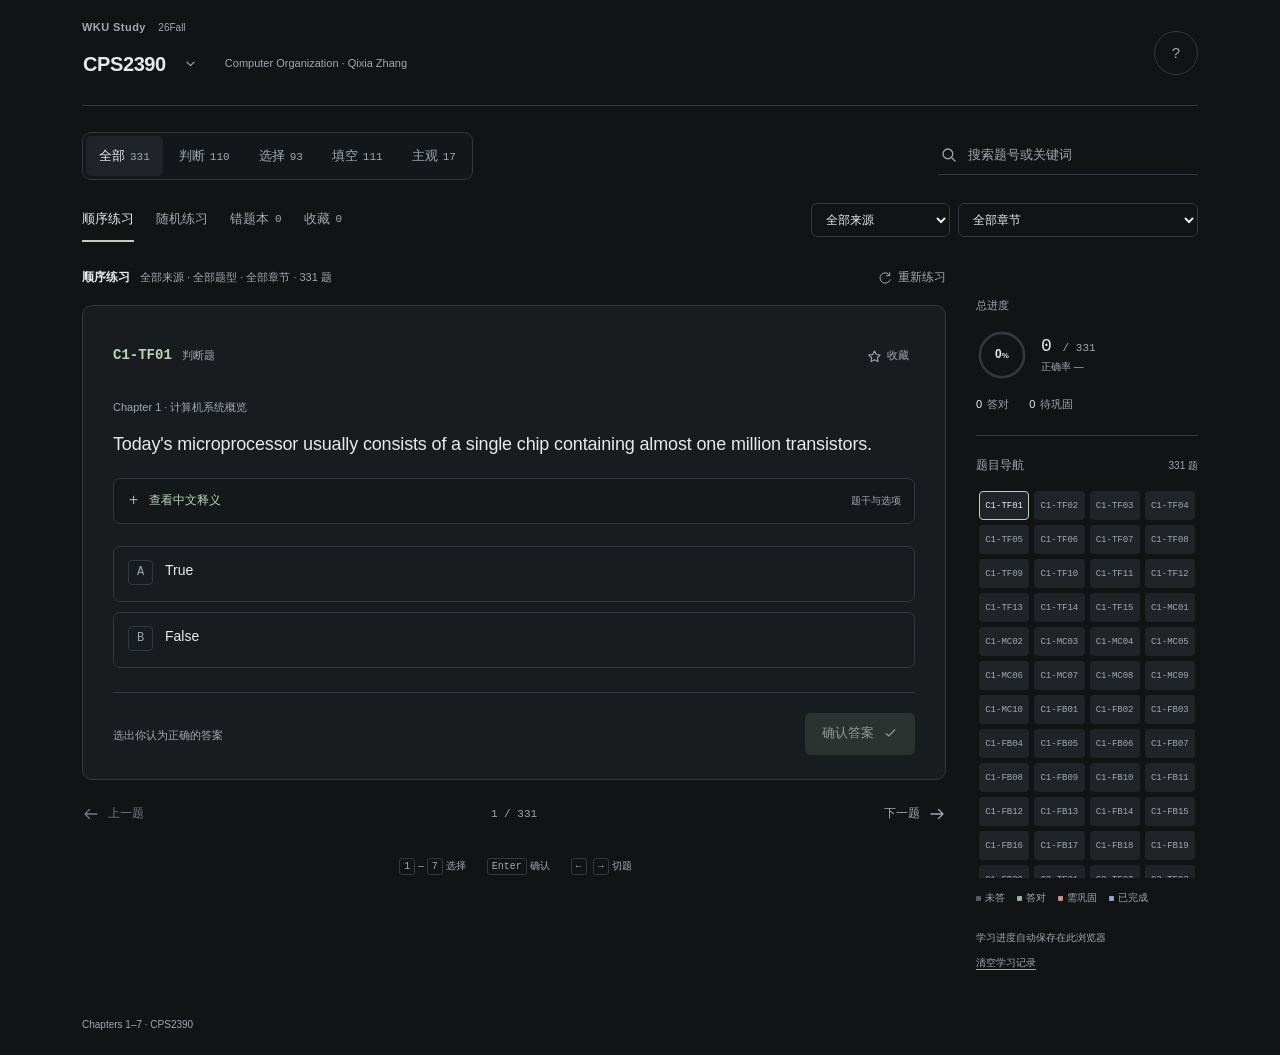
==== commit afd9d547: "Merge CPS2390 assignments into the main practice interface" ====
--- a/index.html
+++ b/index.html
@@ -4,7 +4,7 @@
 <meta charset="utf-8">
 <meta name="viewport" content="width=device-width, initial-scale=1">
 <meta name="theme-color" content="#111315">
-<meta name="description" content="Wenzhou-Kean CPS2390 Fall 2026: 314 original TestBank questions and Chapter 6–7 course exercises.">
+<meta name="description" content="Wenzhou-Kean CPS2390 Fall 2026 practice, including TestBank, Assignment 5 and Problem Set 3.">
 <link rel="icon" href="data:image/svg+xml,%3Csvg xmlns='http://www.w3.org/2000/svg' viewBox='0 0 32 32'%3E%3Crect width='32' height='32' rx='7' fill='%23191c1f'/%3E%3Cpath d='M8 8h6l2 2 2-2h6v16h-6l-2 1-2-1H8zM16 10v15' fill='none' stroke='%23bed1b9' stroke-width='1.5'/%3E%3C/svg%3E">
 <title>WKU CPS2390 · Qixia Zhang · 26Fall Practice</title>
 <style>
@@ -24,7 +24,20 @@
 
 .question-text{white-space:pre-wrap;tab-size:4;font-size:18px;font-weight:500;line-height:1.7}.map-grid{grid-template-columns:repeat(4,minmax(0,1fr))}.q-dot{font-size:9px}.fill-fields{display:grid;gap:12px}.fill-label{display:grid;grid-template-columns:55px minmax(0,1fr);gap:10px;align-items:center}.fill-label>span{font-size:12px;color:var(--muted)}.fill-label input{width:100%;background:var(--bg);border:1px solid var(--line);border-radius:6px;padding:11px 12px;font-size:14px}.fill-label input[readonly]{color:var(--muted)}.fill-hint{font-size:11px;color:var(--muted);margin:14px 0 0}.reference-answers{font-size:14px;line-height:1.9;padding-left:24px;overflow-wrap:anywhere;color:var(--ink)}.self-grade{display:flex;gap:10px;margin-top:18px}.explanation p{color:var(--ink)}@media(max-width:700px){.question-text{font-size:16px}.map-grid{grid-template-columns:repeat(6,minmax(0,1fr))}.bank-tabs{align-self:stretch}.bank-tabs button{flex:1;padding-left:8px;padding-right:8px}.bank-tabs small{margin-left:3px}.fill-label{grid-template-columns:46px minmax(0,1fr);gap:8px}}@media(max-width:360px){.map-grid{grid-template-columns:repeat(5,minmax(0,1fr))}.bank-tabs button{padding-left:5px;padding-right:5px}.bank-tabs small{font-size:10px}}
 .review-badge{display:inline-block;margin:0 0 10px;color:var(--muted);font-size:11px}.analysis-heading{font-size:13px;font-weight:600;margin:18px 0 8px}.option-analysis{list-style:none;margin:0;padding:0;display:grid;gap:0}.option-analysis li{padding:12px 0;border-top:1px solid var(--line);font-size:13px;line-height:1.9}.analysis-label{display:block;font-size:11px;color:var(--muted);margin-bottom:3px}.option-analysis li.is-answer .analysis-label{color:var(--green)}.review-note{font-size:12px;margin-top:16px;padding-top:12px;border-top:1px solid var(--line);line-height:1.9;color:#e2baa2}.source-original summary{cursor:pointer;padding:3px 0}.source-original .original-text{white-space:pre-wrap;font-size:12px}.regrade-note{font-size:11px;color:var(--muted);margin-top:10px}.source-note p{font-size:11px;color:var(--muted);line-height:1.8}.explanation .answer-reason{font-size:14px;line-height:1.95}@media(max-width:700px){.option-analysis li{font-size:13px}.explanation .answer-reason{font-size:13px}}
-.section-nav{display:flex;flex-wrap:wrap;align-items:center;gap:10px 20px;font-size:13px}.section-nav span{font-weight:650}.section-nav a{color:var(--accent);text-underline-offset:4px}
+.scope-filters{display:flex;flex-wrap:wrap;gap:8px}
+.scope-filters label{min-width:0}
+@media(max-width:700px){.scope-filters label:first-child{flex:1 0 125px}.scope-filters label:last-child{flex:2 0 175px}}
+.written-content p{white-space:pre-line;margin:10px 0}
+.written-content .source-bullet{padding-inline-start:16px}
+.source-bullet::before{content:"•";margin-inline-start:-16px;margin-inline-end:8px}
+.written-content .table-wrap,.code-block{max-width:100%;overflow-x:auto;margin:12px 0}
+.code-block{background:var(--bg);border:1px solid var(--line);border-radius:6px;padding:12px;font:13px/1.6 ui-monospace,SFMono-Regular,Menlo,monospace;tab-size:4}
+.written-content table{border-collapse:collapse;font-size:13px}
+.written-content th,.written-content td{border:1px solid var(--line);padding:5px 9px;text-align:left;white-space:pre}
+.written-content th{background:var(--raised)}
+.written-draft{display:grid;gap:5px;margin-top:20px;font-size:12px;color:var(--muted)}
+.written-draft textarea{display:block;width:100%;min-height:100px;resize:vertical;background:var(--bg);border:1px solid var(--line);border-radius:6px;padding:10px;color:var(--ink);font:13px/1.6 ui-monospace,SFMono-Regular,monospace}
+.q-dot.completed{background:#293445;color:#c1d1e8}.legend i.completed{background:#8ca7ca}
 /* Shared dark course navigation and optional question translation. */
 .topbar{min-height:106px;position:relative}.study-brand{min-width:0;padding:17px 0}.study-name{display:block;font-size:11px;font-weight:600;letter-spacing:.04em;color:var(--muted)}.study-name small{font-size:10px;font-weight:400;letter-spacing:0;margin-left:9px;color:var(--muted)}.course-context{display:flex;align-items:center;gap:16px;margin-top:5px;min-width:0}.course-meta{font-size:11px;color:var(--muted);min-width:0}.course-switch{position:relative;flex-shrink:0;z-index:4}.course-switch>summary{display:flex;align-items:center;gap:16px;list-style:none;cursor:pointer;min-height:44px;border:1px solid transparent;border-radius:6px;padding:2px 9px 2px 0;font-size:20px;font-weight:600;letter-spacing:-.4px;transition:color .15s,background .15s}.course-switch>summary::-webkit-details-marker{display:none}.course-switch>summary svg{width:17px;height:17px;color:var(--muted);transition:transform .15s}.course-switch[open]>summary svg{transform:rotate(180deg)}.course-switch>summary:focus-visible{outline-offset:2px}.course-switch>summary:hover{color:var(--accent)}.course-panel{position:absolute;top:calc(100% + 9px);left:0;width:310px;max-width:calc(100vw - 36px);padding:8px;background:var(--surface);border:1px solid #454b51;border-radius:10px;box-shadow:0 10px 26px #0004}.course-panel-heading{display:flex;justify-content:space-between;padding:7px 10px 11px;font-size:11px;color:var(--muted)}.course-panel-heading span{font-size:10px}.course-entry{display:flex;align-items:center;justify-content:space-between;gap:14px;padding:12px 11px;min-height:68px;border:1px solid transparent;border-radius:6px;color:var(--ink);text-decoration:none}.course-entry:hover,.course-entry:focus-visible{background:var(--raised)}.course-entry[aria-current="page"]{background:#252e28;border-color:#3e5143}.course-entry strong{display:block;font-size:14px;line-height:1.5;font-weight:600;letter-spacing:0}.course-entry small{display:block;margin-top:3px;font-size:11px;color:var(--muted)}.course-current{font-size:10px;color:var(--accent);flex-shrink:0}.help-btn{width:44px;height:44px;flex-shrink:0}.bookmark{min-height:44px;padding:6px}.mode{min-height:44px}.nav-btn{min-height:44px}.translation-panel{margin:-8px 0 22px;border:1px solid var(--line);border-radius:7px;background:#15181a}.translation-panel>summary{display:flex;align-items:center;gap:9px;min-height:44px;padding:10px 13px;cursor:pointer;list-style:none;color:var(--accent);font-size:12px;font-weight:500}.translation-panel>summary::-webkit-details-marker{display:none}.translation-panel>summary::before{content:'+';font:16px/1 ui-monospace,monospace;width:13px;text-align:center;color:var(--muted)}.translation-panel[open]>summary::before{content:'−'}.translation-panel>summary small{font-size:10px;font-weight:400;color:var(--muted);margin-left:auto}.translation-body{padding:1px 15px 17px;border-top:1px solid var(--line);font-size:14px;line-height:1.95;color:var(--ink);overflow-wrap:anywhere}.translation-stem{margin:12px 0;white-space:pre-wrap}.question-text{line-height:1.8;text-wrap:pretty}.option{align-items:flex-start}.option .letter{margin-top:1px}.option .result-icon{align-self:center}.ring strong{font-variant-numeric:tabular-nums}.explanation{scroll-margin-top:18px}.question-card{overflow-wrap:anywhere}
 @media(max-width:700px){.topbar{min-height:108px;gap:10px}.study-brand{padding:12px 0}.study-name{font-size:10px}.course-context{gap:0;display:block;margin-top:4px}.course-switch{width:max-content}.course-switch>summary{font-size:18px;min-height:44px;gap:14px}.course-meta{display:block;font-size:10px;margin-top:6px}.course-panel{top:calc(100% + 7px);width:300px}.translation-panel{margin-bottom:20px}.translation-body{font-size:13px;padding:1px 13px 15px}.translation-panel>summary small{font-size:10px}.help-btn{align-self:flex-start;margin-top:23px}.question-card{padding-top:17px}.question-top{margin-bottom:11px}.bookmark{min-height:44px}.question-text{font-weight:500}.hint{line-height:1.75}}
@@ -52,76 +65,150 @@
 </defs></svg>
 <a class="skip-link" href="#question">跳到当前题目</a>
 <div class="app">
-<header class="topbar"><div class="study-brand"><span class="study-name">WKU Study <small>26Fall</small></span><div class="course-context"><h1 class="sr-only">CPS2390 课程练习</h1><details id="course-switch" class="course-switch" data-current-course="cps"><summary id="course-trigger" aria-label="切换课程，当前 CPS2390" aria-expanded="false"><span>CPS2390</span><svg aria-hidden="true" viewBox="0 0 24 24"><path d="m7 10 5 5 5-5"/></svg></summary><nav class="course-panel" aria-label="本学期课程"><div class="course-panel-heading">本学期课程 <span>Fall 2026</span></div><a class="course-entry" data-course="math" href="https://wangzeyu2006729-beep.github.io/WKU-MATH3700-26Fall/"><span><strong>MATH3700</strong><small>Big Data Computing · Quiz · 140 题</small></span><span class="course-current">↗</span></a><a class="course-entry" data-course="cps" href="https://wangzeyu2006729-beep.github.io/WKU-CPS2390-26Fall/" aria-current="page"><span><strong>CPS2390</strong><small>Computer Organization · TestBank · 314 题</small></span><span class="course-current">当前</span></a><a class="course-entry" data-course="ds" href="https://wangzeyu2006729-beep.github.io/WKU-CPS2232-26Fall/"><span><strong>CPS2232</strong><small>Data Structures · Exams + Bank · 193 题</small></span><span class="course-current">↗</span></a></nav></details><span class="course-meta">Computer Organization · TestBank<span> · Qixia Zhang</span></span></div></div><button id="help" class="help-btn" aria-label="使用说明与快捷键">?</button></header>
+<header class="topbar"><div class="study-brand"><span class="study-name">WKU Study <small>26Fall</small></span><div class="course-context"><h1 class="sr-only">CPS2390 课程练习</h1><details id="course-switch" class="course-switch" data-current-course="cps"><summary id="course-trigger" aria-label="切换课程，当前 CPS2390" aria-expanded="false"><span>CPS2390</span><svg aria-hidden="true" viewBox="0 0 24 24"><path d="m7 10 5 5 5-5"/></svg></summary><nav class="course-panel" aria-label="本学期课程"><div class="course-panel-heading">本学期课程 <span>Fall 2026</span></div><a class="course-entry" data-course="math" href="https://wangzeyu2006729-beep.github.io/WKU-MATH3700-26Fall/"><span><strong>MATH3700</strong><small>Big Data Computing · Quiz · 140 题</small></span><span class="course-current">↗</span></a><a class="course-entry" data-course="cps" href="https://wangzeyu2006729-beep.github.io/WKU-CPS2390-26Fall/" aria-current="page"><span><strong>CPS2390</strong><small>Computer Organization · 331 题</small></span><span class="course-current">当前</span></a><a class="course-entry" data-course="ds" href="https://wangzeyu2006729-beep.github.io/WKU-CPS2232-26Fall/"><span><strong>CPS2232</strong><small>Data Structures · Exams + Bank · 193 题</small></span><span class="course-current">↗</span></a></nav></details><span class="course-meta">Computer Organization<span> · Qixia Zhang</span></span></div></div><button id="help" class="help-btn" aria-label="使用说明与快捷键">?</button></header>
 <div id="storage-warning" class="storage-warning" hidden>浏览器未允许保存本地数据，进度仅在本次打开期间保留。</div>
 <main>
 <section class="toolbar" aria-label="练习筛选">
- <nav class="section-nav" aria-label="课程内容"><span aria-current="page">TestBank</span><a href="course-practice.html">Chapter 6–7 课程练习 ↗</a></nav>
- <div class="filter-row"><nav class="bank-tabs" aria-label="选择题库"><button data-bank="all">全部<small>314</small></button><button data-bank="tf">判断<small>110</small></button><button data-bank="mc">选择<small>93</small></button><button data-bank="fill">填空<small>111</small></button></nav><label class="search-box"><svg aria-hidden="true"><use href="#i-search"/></svg><input id="search" type="search" placeholder="搜索 C1-MC01 或关键词" aria-label="搜索题号或关键词" autocomplete="off"></label></div>
- <div class="practice-row"><nav class="modes" aria-label="练习模式"><button class="mode" data-mode="all">顺序练习</button><button class="mode" data-mode="random">随机练习</button><button class="mode" data-mode="wrong">错题本 <span id="wrong-count" class="count">0</span></button><button class="mode" data-mode="saved">收藏 <span id="saved-count" class="count">0</span></button></nav><label><span class="sr-only">选择章节</span><select id="chapter-select" aria-label="选择章节"></select></label></div>
+ <div class="filter-row"><nav class="bank-tabs" aria-label="选择题库"><button data-bank="all">全部<small>331</small></button><button data-bank="tf">判断<small>110</small></button><button data-bank="mc">选择<small>93</small></button><button data-bank="fill">填空<small>111</small></button><button data-bank="written">主观<small>17</small></button></nav><label class="search-box"><svg aria-hidden="true"><use href="#i-search"/></svg><input id="search" type="search" placeholder="搜索题号或关键词" aria-label="搜索题号或关键词" autocomplete="off"></label></div>
+ <div class="practice-row"><nav class="modes" aria-label="练习模式"><button class="mode" data-mode="all">顺序练习</button><button class="mode" data-mode="random">随机练习</button><button class="mode" data-mode="wrong">错题本 <span id="wrong-count" class="count">0</span></button><button class="mode" data-mode="saved">收藏 <span id="saved-count" class="count">0</span></button></nav><div class="scope-filters"><label><span class="sr-only">题目来源</span><select id="source-select" aria-label="题目来源"><option value="all">全部来源</option><option value="testbank">TestBank</option><option value="assignment">Assignment 5</option><option value="problemset">Problem Set 3</option></select></label><label><span class="sr-only">选择章节</span><select id="chapter-select" aria-label="选择章节"></select></label></div></div>
 </section>
 <div class="layout">
  <section class="practice-column" aria-label="答题区"><div class="scope"><div id="scope-title" class="scope-title"></div><button id="restart" class="text-btn"><svg aria-hidden="true"><use href="#i-refresh"/></svg>重新练习</button></div><article class="question-card" id="question" tabindex="-1"></article><div class="navigation" id="navigation"><button id="prev" class="nav-btn"><svg aria-hidden="true"><use href="#i-back"/></svg>上一题</button><span id="position" class="position"></span><button id="next" class="nav-btn">下一题<svg aria-hidden="true"><use href="#i-arrow"/></svg></button></div><div class="keyboard-tips"><span><kbd>1</kbd>–<kbd>7</kbd>选择</span><span><kbd>Enter</kbd>确认</span><span><kbd>←</kbd><kbd>→</kbd>切题</span></div></section>
- <aside class="right-column" aria-label="学习进度与题目导航"><section class="progress-panel"><h2>总进度</h2><div class="progress-summary"><div class="ring"><svg viewBox="0 0 80 80" aria-hidden="true"><circle cx="40" cy="40" r="34"/><circle id="progress-ring" class="fill" cx="40" cy="40" r="34"/></svg><strong><span id="coverage">0</span><small>%</small></strong></div><div class="progress-copy"><b id="done-stat">0 <span>/ 314</span></b><p id="accuracy">正确率 —</p></div></div><div class="mini-stats"><span><strong id="correct-stat">0</strong>答对</span><span><strong id="wrong-stat">0</strong>待巩固</span></div></section><details class="map-panel" open><summary><span>题目导航</span><span id="map-count">314 题</span></summary><div id="map" class="map-grid" aria-label="点击题号跳转"></div><div class="legend"><span><i></i>未答</span><span><i class="correct"></i>答对</span><span><i class="incorrect"></i>答错</span></div></details><p class="privacy-note" id="save-status">学习进度自动保存在此浏览器</p><button id="reset" class="reset-btn">清空学习记录</button></aside>
+ <aside class="right-column" aria-label="学习进度与题目导航"><section class="progress-panel"><h2>总进度</h2><div class="progress-summary"><div class="ring"><svg viewBox="0 0 80 80" aria-hidden="true"><circle cx="40" cy="40" r="34"/><circle id="progress-ring" class="fill" cx="40" cy="40" r="34"/></svg><strong><span id="coverage">0</span><small>%</small></strong></div><div class="progress-copy"><b id="done-stat">0 <span>/ 331</span></b><p id="accuracy">正确率 —</p></div></div><div class="mini-stats"><span><strong id="correct-stat">0</strong>答对</span><span><strong id="wrong-stat">0</strong>待巩固</span></div></section><details class="map-panel" open><summary><span>题目导航</span><span id="map-count">331 题</span></summary><div id="map" class="map-grid" aria-label="点击题号跳转"></div><div class="legend"><span><i></i>未答</span><span><i class="correct"></i>答对</span><span><i class="incorrect"></i>需巩固</span><span><i class="completed"></i>已完成</span></div></details><p class="privacy-note" id="save-status">学习进度自动保存在此浏览器</p><button id="reset" class="reset-btn">清空学习记录</button></aside>
 </div>
 </main>
-<footer class="footer-note">Chapters 1–7 · 按原 TestBank 答案判分</footer>
+<footer class="footer-note">Chapters 1–7 · CPS2390</footer>
 </div>
 <noscript><p>请启用 JavaScript 后使用练习题库。</p></noscript>
 <div class="toast" id="toast" role="status" hidden></div>
-<dialog id="help-dialog" aria-labelledby="help-title"><h2 id="help-title">练习说明</h2><p>WKU · CPS2390 · Qixia Zhang · 26Fall。题目来自 Patt/Patel《Introduction to Computing Systems》原 TestBank，覆盖 Chapters 1–7，共 314 道。课件、课后题、作业和 Problem Set 见「Chapter 6–7 课程练习」。</p><ul><li>点击题干下方「查看中文释义」可展开题干与选项的中文意思；可随时收起，不影响作答。展开状态按题目保存在此浏览器。</li><li>点击顶部课程名称切换课程；菜单支持方向键、Enter、Tab 和 Escape。</li><li>判断题和选择题：选择选项后确认，按原始 TestBank 答案判分，并显示题库答案。Chapters 1–5 提供逐题中文讲解。部分题有 5–7 个选项。</li><li>填空题：可先输入各空答案，查看参考答案，再点击「答对了」或「需巩固」完成自评。未自评时不会计入完成进度。</li><li>题号包含章节和题型，如 C1-MC01。TF 为判断、MC 为选择、FB 为填空。原文重复题号加 b，跳号保留，不补造题目。</li><li>可以按章节、题型、随机、错题和收藏练习。314 道题的题干、选项、机器码和判分答案均以原始 TestBank 为准。概念疑点与版本约定只在讲解中注明。旧记录会恢复按原题库答案判分，作答记录和收藏保留。</li></ul><p>快捷键：1–7 或 A–G 选择，Enter 确认，左右方向键切题，S 收藏。填空框中的 Enter 用于查看参考答案。</p><p>记录只保存在当前浏览器，不上传、不与其他人共享。MATH3700 与 CPS2390 使用独立记录。清除浏览数据会清除进度。下载此 HTML 可离线练习；顶部课程切换需要联网。</p><p>这是独立复习工具；题库版权归原作者，教师与学期信息由使用者提供。讲解为独立整理，未声称经教师审定。LC-3 按课件/第二版规则；LEA 与第三版的差异在相关题中注明。</p><div class="dialog-actions"><button id="help-reset" class="secondary">清空记录</button><button class="primary" data-close="help-dialog">继续练习</button></div></dialog>
+<dialog id="help-dialog" aria-labelledby="help-title"><h2 id="help-title">练习说明</h2><p>WKU · CPS2390 · Qixia Zhang · 26Fall。题目来自 Patt/Patel《Introduction to Computing Systems》原 TestBank，覆盖 Chapters 1–7。Assignment 5 和 Problem Set 3 与 TestBank 可在同一页按来源和章节筛选，共 331 道。</p><ul><li>点击题干下方「查看中文释义」可展开题干与选项的中文意思；可随时收起，不影响作答。展开状态按题目保存在此浏览器。</li><li>点击顶部课程名称切换课程；菜单支持方向键、Enter、Tab 和 Escape。</li><li>判断题和选择题：选择选项后确认，按原始 TestBank 答案判分，并显示题库答案。Chapters 1–5 提供逐题中文讲解。部分题有 5–7 个选项。</li><li>填空题：可先输入各空答案，查看参考答案，再点击「答对了」或「需巩固」完成自评。未自评时不会计入完成进度。</li><li>题号包含章节和题型，如 C1-MC01。TF 为判断、MC 为选择、FB 为填空。原文重复题号加 b，跳号保留，不补造题目。</li><li>主观题可保存草稿。Problem Set 3 可查看教师参考答案并自评，Assignment 5 可标记完成。TestBank 的题干、选项、机器码和判分答案均以原题库为准。概念疑点与版本约定只在讲解中注明。旧记录会恢复按原题库答案判分，作答记录和收藏保留。</li></ul><p>快捷键：1–7 或 A–G 选择，Enter 确认，左右方向键切题，S 收藏。填空框中的 Enter 用于查看参考答案。</p><p>记录只保存在当前浏览器，不上传、不与其他人共享。MATH3700 与 CPS2390 使用独立记录。清除浏览数据会清除进度。下载此 HTML 可离线练习；顶部课程切换需要联网。</p><p>这是独立复习工具；题库版权归原作者，教师与学期信息由使用者提供。讲解为独立整理，未声称经教师审定。LC-3 按课件/第二版规则；LEA 与第三版的差异在相关题中注明。</p><div class="dialog-actions"><button id="help-reset" class="secondary">清空记录</button><button class="primary" data-close="help-dialog">继续练习</button></div></dialog>
 <dialog id="reset-dialog" aria-labelledby="reset-title"><h2 id="reset-title">清空学习记录？</h2><p>将清除此浏览器中 CPS2390 的答题、自评、错题、收藏与位置。MATH3700 记录不受影响。此操作无法撤销。</p><div class="dialog-actions"><button class="secondary" data-close="reset-dialog">保留记录</button><button id="confirm-reset" class="primary">确认清空</button></div></dialog>
 <dialog id="summary-dialog" aria-labelledby="summary-title"><h2 id="summary-title">本轮练习</h2><div id="summary-body"></div><div class="dialog-actions"><button class="secondary" data-close="summary-dialog">返回题目</button><button id="summary-next" class="primary">继续未答</button></div></dialog>
-<script id="quiz-data" type="application/json">{"course": {"code": "CPS2390", "school": "Wenzhou-Kean University", "instructor": "Qixia Zhang", "term": "26Fall", "storage_key": "cps2390-testbank-v1", "review_revision": "2026-10-22.2-source", "answer_basis": "source", "ui_version": "2026-10-22.zh1"}, "chapters": [{"name": "计算机系统概览", "english": "Welcome Aboard"}, {"name": "数据与运算", "english": "Bits, Data Types, and Operations"}, {"name": "数字逻辑", "english": "Digital Logic Structures"}, {"name": "冯诺依曼模型", "english": "The von Neumann Model"}, {"name": "LC-3 指令集", "english": "The LC-3"}, {"name": "程序设计与调试", "english": "Programming"}, {"name": "LC-3 汇编语言", "english": "Assembly Language"}], "questions": [{"id": 1, "chapter": 0, "bank": "tf", "type": "tf", "label": "C1-TF01", "source_file": "chap01tq.doc", "source_number": 1, "source_occurrence": 1, "source_text": "Today's microprocessor usually consists of a single chip containing almost one million transistors.  (F)", "note": "", "explanation": "本题是旧题库的历史描述。“单芯片”没有错，但“通常接近一百万个晶体管”不能作为微处理器的普遍特征；旧教材所讨论的处理器规模也已超过这一数量级。晶体管数量取决于具体设计与年代。", "text": "Today's microprocessor usually consists of a single chip containing almost one million transistors.", "options": ["True", "False"], "answer": "B", "source_answer": "F", "original_text": "Today's microprocessor usually consists of a single chip containing almost one million transistors.", "original_options": ["True", "False"], "original_answer": "B", "original_answers": [], "answer_basis": "source", "review_revision": "2026-10-22.2-source", "references": "课程 CHAPTER 1.pdf：抽象层次、算法、ISA 与微体系结构；CHAPTER 0.pdf：计算机概览。", "review_status": "reviewed", "option_explanations": ["不选。题述不成立：本题是旧题库的历史描述。“单芯片”没有错，但“通常接近一百万个晶体管”不能作为微处理器的普遍特征；旧教材所讨论的处理器规模也已超过这一数量级。晶体管数量取决于具体设计与年代。", "应选。题述不成立：本题是旧题库的历史描述。“单芯片”没有错，但“通常接近一百万个晶体管”不能作为微处理器的普遍特征；旧教材所讨论的处理器规模也已超过这一数量级。晶体管数量取决于具体设计与年代。"], "zh": {"text": "当今的微处理器通常由单个芯片构成，芯片中包含接近一百万个晶体管。", "options": ["正确（True）", "错误（False）"]}}, {"id": 2, "chapter": 0, "bank": "tf", "type": "tf", "label": "C1-TF02", "source_file": "chap01tq.doc", "source_number": 2, "source_occurrence": 1, "source_text": "Ambiguity is an important reason why one cannot program a computer in English.  (T)", "note": "", "explanation": "自然语言中的同一句话可能有多种含义；计算机程序必须明确规定操作和执行规则，因此歧义是不能直接把普通英语当作程序语言的重要原因。", "text": "Ambiguity is an important reason why one cannot program a computer in English.", "options": ["True", "False"], "answer": "A", "source_answer": "T", "original_text": "Ambiguity is an important reason why one cannot program a computer in English.", "original_options": ["True", "False"], "original_answer": "A", "original_answers": [], "answer_basis": "source", "review_revision": "2026-10-22.2-source", "references": "课程 CHAPTER 1.pdf：抽象层次、算法、ISA 与微体系结构；CHAPTER 0.pdf：计算机概览。", "review_status": "reviewed", "option_explanations": ["应选。自然语言中的同一句话可能有多种含义；计算机程序必须明确规定操作和执行规则，因此歧义是不能直接把普通英语当作程序语言的重要原因。", "不选。题述在上述课程模型下成立：自然语言中的同一句话可能有多种含义；计算机程序必须明确规定操作和执行规则，因此歧义是不能直接把普通英语当作程序语言的重要原因。"], "zh": {"text": "歧义是不能用英语给计算机编程的一个重要原因。", "options": ["正确（True）", "错误（False）"]}}, {"id": 3, "chapter": 0, "bank": "tf", "type": "tf", "label": "C1-TF03", "source_file": "chap01tq.doc", "source_number": 3, "source_occurrence": 1, "source_text": "Fortran is a natural language. (F)", "note": "", "explanation": "Fortran 是人工设计、有正式语法的高级程序设计语言，不是人类日常交流的自然语言。", "text": "Fortran is a natural language.", "options": ["True", "False"], "answer": "B", "source_answer": "F", "original_text": "Fortran is a natural language.", "original_options": ["True", "False"], "original_answer": "B", "original_answers": [], "answer_basis": "source", "review_revision": "2026-10-22.2-source", "references": "课程 CHAPTER 1.pdf：抽象层次、算法、ISA 与微体系结构；CHAPTER 0.pdf：计算机概览。", "review_status": "reviewed", "option_explanations": ["不选。题述不成立：Fortran 是人工设计、有正式语法的高级程序设计语言，不是人类日常交流的自然语言。", "应选。题述不成立：Fortran 是人工设计、有正式语法的高级程序设计语言，不是人类日常交流的自然语言。"], "zh": {"text": "Fortran 是一种自然语言。", "options": ["正确（True）", "错误（False）"]}}, {"id": 4, "chapter": 0, "bank": "tf", "type": "tf", "label": "C1-TF04", "source_file": "chap01tq.doc", "source_number": 4, "source_occurrence": 1, "source_text": "COBOL is a mechanical language. (T)", "note": "", "explanation": "这里 mechanical language 指为计算机设计的形式化语言，不是 machine language（机器码）的同义词。COBOL 虽接近英语，仍有严格语法，属于这种人工语言。", "text": "COBOL is a mechanical language.", "options": ["True", "False"], "answer": "A", "source_answer": "T", "original_text": "COBOL is a mechanical language.", "original_options": ["True", "False"], "original_answer": "A", "original_answers": [], "answer_basis": "source", "review_revision": "2026-10-22.2-source", "references": "课程 CHAPTER 1.pdf：抽象层次、算法、ISA 与微体系结构；CHAPTER 0.pdf：计算机概览。", "review_status": "reviewed", "option_explanations": ["应选。这里 mechanical language 指为计算机设计的形式化语言，不是 machine language（机器码）的同义词。COBOL 虽接近英语，仍有严格语法，属于这种人工语言。", "不选。题述在上述课程模型下成立：这里 mechanical language 指为计算机设计的形式化语言，不是 machine language（机器码）的同义词。COBOL 虽接近英语，仍有严格语法，属于这种人工语言。"], "zh": {"text": "COBOL 是一种为计算机设计的人工语言（mechanical language）。", "options": ["正确（True）", "错误（False）"]}}, {"id": 5, "chapter": 0, "bank": "tf", "type": "tf", "label": "C1-TF05", "source_file": "chap01tq.doc", "source_number": 5, "source_occurrence": 1, "source_text": "It is likely that a program written in a (low level) language for one ISA will also run on a computer having a different ISA. (F)", "note": "", "explanation": "低级语言依赖 ISA 的指令、寄存器和编码。另一种 ISA 通常不能直接执行原来的机器码；跨 ISA 需要重新实现、翻译或模拟。", "text": "It is likely that a program written in a (low level) language for one ISA will also run on a computer having a different ISA.", "options": ["True", "False"], "answer": "B", "source_answer": "F", "original_text": "It is likely that a program written in a (low level) language for one ISA will also run on a computer having a different ISA.", "original_options": ["True", "False"], "original_answer": "B", "original_answers": [], "answer_basis": "source", "review_revision": "2026-10-22.2-source", "references": "课程 CHAPTER 1.pdf：抽象层次、算法、ISA 与微体系结构；CHAPTER 0.pdf：计算机概览。", "review_status": "reviewed", "option_explanations": ["不选。题述不成立：低级语言依赖 ISA 的指令、寄存器和编码。另一种 ISA 通常不能直接执行原来的机器码；跨 ISA 需要重新实现、翻译或模拟。", "应选。题述不成立：低级语言依赖 ISA 的指令、寄存器和编码。另一种 ISA 通常不能直接执行原来的机器码；跨 ISA 需要重新实现、翻译或模拟。"], "zh": {"text": "为某个 ISA 编写的低级语言程序，很可能也能在采用不同 ISA 的计算机上运行。", "options": ["正确（True）", "错误（False）"]}}, {"id": 6, "chapter": 0, "bank": "tf", "type": "tf", "label": "C1-TF06", "source_file": "chap01tq.doc", "source_number": 6, "source_occurrence": 1, "source_text": "COBOL is a low-level language because its programs provide a very low level of detail into the inner workings the underlying business model that is being programmed. (F)", "note": "", "explanation": "高级/低级描述的是与硬件的抽象距离，而非商业问题写得有多详细。COBOL 抽象掉了大量机器细节，属于高级语言。", "text": "COBOL is a low-level language because its programs provide a very low level of detail into the inner workings the underlying business model that is being programmed.", "options": ["True", "False"], "answer": "B", "source_answer": "F", "original_text": "COBOL is a low-level language because its programs provide a very low level of detail into the inner workings the underlying business model that is being programmed.", "original_options": ["True", "False"], "original_answer": "B", "original_answers": [], "answer_basis": "source", "review_revision": "2026-10-22.2-source", "references": "课程 CHAPTER 1.pdf：抽象层次、算法、ISA 与微体系结构；CHAPTER 0.pdf：计算机概览。", "review_status": "reviewed", "option_explanations": ["不选。题述不成立：高级/低级描述的是与硬件的抽象距离，而非商业问题写得有多详细。COBOL 抽象掉了大量机器细节，属于高级语言。", "应选。题述不成立：高级/低级描述的是与硬件的抽象距离，而非商业问题写得有多详细。COBOL 抽象掉了大量机器细节，属于高级语言。"], "zh": {"text": "COBOL 是低级语言，因为其程序对所编业务模型内部工作的细节描述程度很低。", "options": ["正确（True）", "错误（False）"]}}, {"id": 7, "chapter": 0, "bank": "tf", "type": "tf", "label": "C1-TF07", "source_file": "chap01tq.doc", "source_number": 7, "source_occurrence": 1, "source_text": "Most ISAs are implemented by more than one very different microarchitecture. (T)", "note": "", "explanation": "ISA 规定程序员可见的行为；微体系结构决定内部如何实现。同一 ISA 可以由不同流水线、缓存和执行单元设计实现。这里沿用教材对常见 ISA 的讨论，不能理解成每个 ISA 都必然已有多个实现。", "text": "Most ISAs are implemented by more than one very different microarchitecture.", "options": ["True", "False"], "answer": "A", "source_answer": "T", "original_text": "Most ISAs are implemented by more than one very different microarchitecture.", "original_options": ["True", "False"], "original_answer": "A", "original_answers": [], "answer_basis": "source", "review_revision": "2026-10-22.2-source", "references": "课程 CHAPTER 1.pdf：抽象层次、算法、ISA 与微体系结构；CHAPTER 0.pdf：计算机概览。", "review_status": "reviewed", "option_explanations": ["应选。ISA 规定程序员可见的行为；微体系结构决定内部如何实现。同一 ISA 可以由不同流水线、缓存和执行单元设计实现。这里沿用教材对常见 ISA 的讨论，不能理解成每个 ISA 都必然已有多个实现。", "不选。题述在上述课程模型下成立：ISA 规定程序员可见的行为；微体系结构决定内部如何实现。同一 ISA 可以由不同流水线、缓存和执行单元设计实现。这里沿用教材对常见 ISA 的讨论，不能理解成每个 ISA 都必然已有多个实现。"], "zh": {"text": "大多数 ISA 都由不止一种、且差别很大的微体系结构实现。", "options": ["正确（True）", "错误（False）"]}}, {"id": 8, "chapter": 0, "bank": "tf", "type": "tf", "label": "C1-TF08", "source_file": "chap01tq.doc", "source_number": 8, "source_occurrence": 1, "source_text": "Some ISAs are implemented by chips designed by multiple manufacturers. (T)", "note": "", "explanation": "ISA 是接口规范，不限定只能由一家厂商实现。在获得相应使用权的情况下，不同厂商能够制造兼容同一 ISA 的处理器。", "text": "Some ISAs are implemented by chips designed by multiple manufacturers.", "options": ["True", "False"], "answer": "A", "source_answer": "T", "original_text": "Some ISAs are implemented by chips designed by multiple manufacturers.", "original_options": ["True", "False"], "original_answer": "A", "original_answers": [], "answer_basis": "source", "review_revision": "2026-10-22.2-source", "references": "课程 CHAPTER 1.pdf：抽象层次、算法、ISA 与微体系结构；CHAPTER 0.pdf：计算机概览。", "review_status": "reviewed", "option_explanations": ["应选。ISA 是接口规范，不限定只能由一家厂商实现。在获得相应使用权的情况下，不同厂商能够制造兼容同一 ISA 的处理器。", "不选。题述在上述课程模型下成立：ISA 是接口规范，不限定只能由一家厂商实现。在获得相应使用权的情况下，不同厂商能够制造兼容同一 ISA 的处理器。"], "zh": {"text": "某些 ISA 由多家制造商设计的芯片实现。", "options": ["正确（True）", "错误（False）"]}}, {"id": 9, "chapter": 0, "bank": "tf", "type": "tf", "label": "C1-TF09", "source_file": "chap01tq.doc", "source_number": 9, "source_occurrence": 1, "source_text": "Keyboard, card reader, scanner, and disks are all examples of input devices. (T)", "note": "", "explanation": "输入设备把信息送入计算机。键盘、读卡器和扫描仪提供输入；磁盘在被读取时同样是输入来源，设备可兼具输入与输出功能。", "text": "Keyboard, card reader, scanner, and disks are all examples of input devices.", "options": ["True", "False"], "answer": "A", "source_answer": "T", "original_text": "Keyboard, card reader, scanner, and disks are all examples of input devices.", "original_options": ["True", "False"], "original_answer": "A", "original_answers": [], "answer_basis": "source", "review_revision": "2026-10-22.2-source", "references": "课程 CHAPTER 1.pdf：抽象层次、算法、ISA 与微体系结构；CHAPTER 0.pdf：计算机概览。", "review_status": "reviewed", "option_explanations": ["应选。输入设备把信息送入计算机。键盘、读卡器和扫描仪提供输入；磁盘在被读取时同样是输入来源，设备可兼具输入与输出功能。", "不选。题述在上述课程模型下成立：输入设备把信息送入计算机。键盘、读卡器和扫描仪提供输入；磁盘在被读取时同样是输入来源，设备可兼具输入与输出功能。"], "zh": {"text": "键盘、读卡器、扫描仪和磁盘都是输入设备的例子。", "options": ["正确（True）", "错误（False）"]}}, {"id": 10, "chapter": 0, "bank": "tf", "type": "tf", "label": "C1-TF10", "source_file": "chap01tq.doc", "source_number": 10, "source_occurrence": 1, "source_text": "Monitor, printer output, and disks are all examples of output devices. (T)", "note": "", "explanation": "显示器和打印机把信息输出给人；磁盘在被写入时接收计算机输出的数据，因此也属于输出设备。", "text": "Monitor, printer output, and disks are all examples of output devices.", "options": ["True", "False"], "answer": "A", "source_answer": "T", "original_text": "Monitor, printer output, and disks are all examples of output devices.", "original_options": ["True", "False"], "original_answer": "A", "original_answers": [], "answer_basis": "source", "review_revision": "2026-10-22.2-source", "references": "课程 CHAPTER 1.pdf：抽象层次、算法、ISA 与微体系结构；CHAPTER 0.pdf：计算机概览。", "review_status": "reviewed", "option_explanations": ["应选。显示器和打印机把信息输出给人；磁盘在被写入时接收计算机输出的数据，因此也属于输出设备。", "不选。题述在上述课程模型下成立：显示器和打印机把信息输出给人；磁盘在被写入时接收计算机输出的数据，因此也属于输出设备。"], "zh": {"text": "显示器、打印输出和磁盘都是输出设备的例子。", "options": ["正确（True）", "错误（False）"]}}, {"id": 11, "chapter": 0, "bank": "tf", "type": "tf", "label": "C1-TF11", "source_file": "chap01tq.doc", "source_number": 11, "source_occurrence": 1, "source_text": "It is not possible to increase the accuracy of a value in a digital computer (F)", "note": "", "explanation": "数字表示的精度可以通过增加有效位数或采用更精确的数值方法提高，但不能超过原始测量数据本身提供的信息。“不可能提高”过于绝对。", "text": "It is not possible to increase the accuracy of a value in a digital computer", "options": ["True", "False"], "answer": "B", "source_answer": "F", "original_text": "It is not possible to increase the accuracy of a value in a digital computer", "original_options": ["True", "False"], "original_answer": "B", "original_answers": [], "answer_basis": "source", "review_revision": "2026-10-22.2-source", "references": "课程 CHAPTER 1.pdf：抽象层次、算法、ISA 与微体系结构；CHAPTER 0.pdf：计算机概览。", "review_status": "reviewed", "option_explanations": ["不选。题述不成立：数字表示的精度可以通过增加有效位数或采用更精确的数值方法提高，但不能超过原始测量数据本身提供的信息。“不可能提高”过于绝对。", "应选。题述不成立：数字表示的精度可以通过增加有效位数或采用更精确的数值方法提高，但不能超过原始测量数据本身提供的信息。“不可能提高”过于绝对。"], "zh": {"text": "不可能提高数字计算机中某个数值的准确度。", "options": ["正确（True）", "错误（False）"]}}, {"id": 12, "chapter": 0, "bank": "tf", "type": "tf", "label": "C1-TF12", "source_file": "chap01tq.doc", "source_number": 12, "source_occurrence": 1, "source_text": "One way to improve an analog computer's accuracy is to use more finely tuned sensors (T)", "note": "", "explanation": "模拟计算依赖连续物理量的测量。更精密且校准良好的传感器可减少测量误差，从而改善精度，但不保证消除所有误差。", "text": "One way to improve an analog computer's accuracy is to use more finely tuned sensors", "options": ["True", "False"], "answer": "A", "source_answer": "T", "original_text": "One way to improve an analog computer's accuracy is to use more finely tuned sensors", "original_options": ["True", "False"], "original_answer": "A", "original_answers": [], "answer_basis": "source", "review_revision": "2026-10-22.2-source", "references": "课程 CHAPTER 1.pdf：抽象层次、算法、ISA 与微体系结构；CHAPTER 0.pdf：计算机概览。", "review_status": "reviewed", "option_explanations": ["应选。模拟计算依赖连续物理量的测量。更精密且校准良好的传感器可减少测量误差，从而改善精度，但不保证消除所有误差。", "不选。题述在上述课程模型下成立：模拟计算依赖连续物理量的测量。更精密且校准良好的传感器可减少测量误差，从而改善精度，但不保证消除所有误差。"], "zh": {"text": "提高模拟计算机精度的一种方法是使用调校更精细的传感器。", "options": ["正确（True）", "错误（False）"]}}, {"id": 13, "chapter": 0, "bank": "tf", "type": "tf", "label": "C1-TF13", "source_file": "chap01tq.doc", "source_number": 13, "source_occurrence": 1, "source_text": "Assembly language programs written for the Mac will run on the Mac after being assembled to the Mac's ISA.  They will also execute on the PC, after being assembled to the PC's ISA. (F)", "note": "", "explanation": "汇编源代码绑定特定 ISA 的助记符和寄存器，不能仅换一个汇编器就自动跨 ISA；还可能依赖操作系统与 ABI。题目中的 Mac/PC 是旧教材的历史平台语境。", "text": "Assembly language programs written for the Mac will run on the Mac after being assembled to the Mac's ISA.  They will also execute on the PC, after being assembled to the PC's ISA.", "options": ["True", "False"], "answer": "B", "source_answer": "F", "original_text": "Assembly language programs written for the Mac will run on the Mac after being assembled to the Mac's ISA.  They will also execute on the PC, after being assembled to the PC's ISA.", "original_options": ["True", "False"], "original_answer": "B", "original_answers": [], "answer_basis": "source", "review_revision": "2026-10-22.2-source", "references": "课程 CHAPTER 1.pdf：抽象层次、算法、ISA 与微体系结构；CHAPTER 0.pdf：计算机概览。", "review_status": "reviewed", "option_explanations": ["不选。题述不成立：汇编源代码绑定特定 ISA 的助记符和寄存器，不能仅换一个汇编器就自动跨 ISA；还可能依赖操作系统与 ABI。题目中的 Mac/PC 是旧教材的历史平台语境。", "应选。题述不成立：汇编源代码绑定特定 ISA 的助记符和寄存器，不能仅换一个汇编器就自动跨 ISA；还可能依赖操作系统与 ABI。题目中的 Mac/PC 是旧教材的历史平台语境。"], "zh": {"text": "为 Mac 编写的汇编语言程序，汇编为 Mac 的 ISA 后可在 Mac 上运行；汇编为 PC 的 ISA 后，也能在 PC 上执行。", "options": ["正确（True）", "错误（False）"]}}, {"id": 14, "chapter": 0, "bank": "tf", "type": "tf", "label": "C1-TF14", "source_file": "chap01tq.doc", "source_number": 14, "source_occurrence": 1, "source_text": "English can be used as a high level programming language because with care, one can state instructions precisely.  (F)", "note": "", "explanation": "普通英语没有程序语言所要求的完整、统一、可执行的形式语义。即使努力写得精确，仍需先定义受限语法和语义，才成为可执行的形式语言。", "text": "English can be used as a high level programming language because with care, one can state instructions precisely.", "options": ["True", "False"], "answer": "B", "source_answer": "F", "original_text": "English can be used as a high level programming language because with care, one can state instructions precisely.", "original_options": ["True", "False"], "original_answer": "B", "original_answers": [], "answer_basis": "source", "review_revision": "2026-10-22.2-source", "references": "课程 CHAPTER 1.pdf：抽象层次、算法、ISA 与微体系结构；CHAPTER 0.pdf：计算机概览。", "review_status": "reviewed", "option_explanations": ["不选。题述不成立：普通英语没有程序语言所要求的完整、统一、可执行的形式语义。即使努力写得精确，仍需先定义受限语法和语义，才成为可执行的形式语言。", "应选。题述不成立：普通英语没有程序语言所要求的完整、统一、可执行的形式语义。即使努力写得精确，仍需先定义受限语法和语义，才成为可执行的形式语言。"], "zh": {"text": "英语可以作为高级程序设计语言，因为只要足够谨慎，就能精确陈述指令。", "options": ["正确（True）", "错误（False）"]}}, {"id": 15, "chapter": 0, "bank": "tf", "type": "tf", "label": "C1-TF15", "source_file": "chap01tq.doc", "source_number": 15, "source_occurrence": 1, "source_text": "For each ISA there is exactly one microarchitecture which implements that ISA. (F)", "note": "", "explanation": "同一 ISA 可由多个微体系结构实现，程序员观察到的指令行为保持兼容，内部电路和性能可以不同，所以不是一对一关系。", "text": "For each ISA there is exactly one microarchitecture which implements that ISA.", "options": ["True", "False"], "answer": "B", "source_answer": "F", "original_text": "For each ISA there is exactly one microarchitecture which implements that ISA.", "original_options": ["True", "False"], "original_answer": "B", "original_answers": [], "answer_basis": "source", "review_revision": "2026-10-22.2-source", "references": "课程 CHAPTER 1.pdf：抽象层次、算法、ISA 与微体系结构；CHAPTER 0.pdf：计算机概览。", "review_status": "reviewed", "option_explanations": ["不选。题述不成立：同一 ISA 可由多个微体系结构实现，程序员观察到的指令行为保持兼容，内部电路和性能可以不同，所以不是一对一关系。", "应选。题述不成立：同一 ISA 可由多个微体系结构实现，程序员观察到的指令行为保持兼容，内部电路和性能可以不同，所以不是一对一关系。"], "zh": {"text": "对每个 ISA，都恰好只有一种微体系结构实现它。", "options": ["正确（True）", "错误（False）"]}}, {"id": 16, "chapter": 0, "bank": "mc", "type": "mc", "label": "C1-MC01", "source_file": "chap01tq.doc", "source_number": 1, "source_occurrence": 1, "source_text": "Which of the following is not a high level language?\n\na. Fortran\nb. C++\nc. Assembly language\nd. COBOL\n\nAnswer: c", "note": "", "explanation": "汇编语言直接对应某个 ISA 的指令，是低级语言；其余三种属于高级语言。", "text": "Which of the following is not a high level language?", "options": ["Fortran", "C++", "Assembly language", "COBOL"], "answer": "C", "source_answer": "C", "original_text": "Which of the following is not a high level language?", "original_options": ["Fortran", "C++", "Assembly language", "COBOL"], "original_answer": "C", "original_answers": [], "option_explanations": ["Fortran 提供变量、表达式等高级抽象，属于高级语言。", "C++ 提供类型、函数和对象等高级抽象，属于高级语言。", "汇编语言面向具体寄存器和机器指令，符合题目要求的“不是高级语言”。", "COBOL 面向业务数据与处理，属于高级语言。"], "answer_basis": "source", "review_revision": "2026-10-22.2-source", "references": "课程 CHAPTER 1.pdf：抽象层次、算法、ISA 与微体系结构；CHAPTER 0.pdf：计算机概览。", "review_status": "reviewed", "zh": {"text": "下列哪一种不是高级语言？", "options": ["Fortran", "C++", "汇编语言", "COBOL"]}}, {"id": 17, "chapter": 0, "bank": "mc", "type": "mc", "label": "C1-MC02", "source_file": "chap01tq.doc", "source_number": 2, "source_occurrence": 1, "source_text": "Which of the following is not an output device?\n\na. Keyboard\nb. Printer\nc. Monitor\nd. Disk\n\nAnswer: a", "note": "", "explanation": "题目问“不是输出设备”；键盘主要把按键输入计算机。磁盘能同时承担读入和写出。", "text": "Which of the following is not an output device?", "options": ["Keyboard", "Printer", "Monitor", "Disk"], "answer": "A", "source_answer": "A", "original_text": "Which of the following is not an output device?", "original_options": ["Keyboard", "Printer", "Monitor", "Disk"], "original_answer": "A", "original_answers": [], "option_explanations": ["键盘把用户按键送入计算机，是输入设备。", "打印机把计算结果打印出来，是输出设备。", "显示器把图像显示给用户，是输出设备。", "磁盘写入时接收计算机输出的数据，因此不能排除其输出设备身份。"], "answer_basis": "source", "review_revision": "2026-10-22.2-source", "references": "课程 CHAPTER 1.pdf：抽象层次、算法、ISA 与微体系结构；CHAPTER 0.pdf：计算机概览。", "review_status": "reviewed", "zh": {"text": "下列哪一种不是输出设备？", "options": ["键盘", "打印机", "显示器", "磁盘"]}}, {"id": 18, "chapter": 0, "bank": "mc", "type": "mc", "label": "C1-MC03", "source_file": "chap01tq.doc", "source_number": 3, "source_occurrence": 1, "source_text": "Which of the following is not a natural language?\n\na. Greek\nb. Latin\nc. French\nd. Fortran\n\nAnswer: d", "note": "", "explanation": "Fortran 是人工定义的程序设计语言；Greek、Latin、French 是自然语言。", "text": "Which of the following is not a natural language?", "options": ["Greek", "Latin", "French", "Fortran"], "answer": "D", "source_answer": "D", "original_text": "Which of the following is not a natural language?", "original_options": ["Greek", "Latin", "French", "Fortran"], "original_answer": "D", "original_answers": [], "option_explanations": ["希腊语是人类自然语言。", "拉丁语即使不再广泛日常使用，仍是自然语言。", "法语是自然语言。", "Fortran 有专门为计算机设计的语法和语义，不是自然语言。"], "answer_basis": "source", "review_revision": "2026-10-22.2-source", "references": "课程 CHAPTER 1.pdf：抽象层次、算法、ISA 与微体系结构；CHAPTER 0.pdf：计算机概览。", "review_status": "reviewed", "zh": {"text": "下列哪一种不是自然语言？", "options": ["希腊语", "拉丁语", "法语", "Fortran"]}}, {"id": 19, "chapter": 0, "bank": "mc", "type": "mc", "label": "C1-MC04", "source_file": "chap01tq.doc", "source_number": 4, "source_occurrence": 1, "source_text": "An algorithm is a step-by-step procedure, characterized by:\n\na. finiteness\nb. effective computability\nc. definiteness\nd. all of the above.\n\nAnswer: d", "note": "", "explanation": "本课程的算法定义同时要求有穷性、有效可计算性和确定性。", "text": "An algorithm is a step-by-step procedure, characterized by:", "options": ["finiteness", "effective computability", "definiteness", "all of the above."], "answer": "D", "source_answer": "D", "original_text": "An algorithm is a step-by-step procedure, characterized by:", "original_options": ["finiteness", "effective computability", "definiteness", "all of the above."], "original_answer": "D", "original_answers": [], "option_explanations": ["有穷性要求对合法输入在有限步骤后结束，确实必要，但只列出一项。", "有效可计算性要求每一步确实可被执行，确实必要，但不完整。", "确定性要求每一步含义清楚无歧义，确实必要，但不完整。", "前三项都成立，综合选项最完整。"], "answer_basis": "source", "review_revision": "2026-10-22.2-source", "references": "课程 CHAPTER 1.pdf：抽象层次、算法、ISA 与微体系结构；CHAPTER 0.pdf：计算机概览。", "review_status": "reviewed", "zh": {"text": "算法是一种逐步执行的过程，具有哪些特征？", "options": ["有穷性", "有效可计算性", "确定性", "以上全部"]}}, {"id": 20, "chapter": 0, "bank": "mc", "type": "mc", "label": "C1-MC05", "source_file": "chap01tq.doc", "source_number": 5, "source_occurrence": 1, "source_text": "A program can be translated into the ISA of a processor by means of:\n\na. a compiler\nb. an assembler\nc. an interpreter\nd. all of the above\n\nAnswer: d", "note": "", "explanation": "题库答案为 D，将编译器、汇编器和解释器都归入让源程序在处理器上运行的工具。概念上，解释执行不一定生成独立机器码文件；原题把解释器一概称为“翻译成 ISA”较宽泛。", "text": "A program can be translated into the ISA of a processor by means of:", "options": ["a compiler", "an assembler", "an interpreter", "all of the above"], "answer": "D", "source_answer": "D", "original_text": "A program can be translated into the ISA of a processor by means of:", "original_options": ["a compiler", "an assembler", "an interpreter", "all of the above"], "original_answer": "D", "original_answers": [], "option_explanations": ["编译器可把高级源程序翻译为目标代码，是可用工具之一。", "汇编器把对应 ISA 的汇编程序编码为机器指令，是可用工具之一。", "解释器读取源程序或中间代码，并通过宿主程序执行语义；不一定输出独立的 ISA 程序，也是执行工具之一。", "题库将翻译与解释执行作广义理解，因此选择全部。需注意解释器不一定生成独立机器码。"], "review_note": "题库选 D。解释器不一定生成独立机器码；原题将翻译与解释执行作广义理解，原题与原键保持不变。", "answer_basis": "source", "review_revision": "2026-10-22.2-source", "references": "课程 CHAPTER 1.pdf：抽象层次、算法、ISA 与微体系结构；CHAPTER 0.pdf：计算机概览。", "review_status": "study_note", "zh": {"text": "通过什么工具可把程序翻译为处理器的 ISA？", "options": ["编译器", "汇编器", "解释器", "以上全部"]}}, {"id": 21, "chapter": 0, "bank": "mc", "type": "mc", "label": "C1-MC06", "source_file": "chap01tq.doc", "source_number": 6, "source_occurrence": 1, "source_text": "An analog value can be:\n\na. a measurement of the resistance of a spring\nb. a sequence of four single digit integers\nc. a sequence of four 0s and 1s\nd. all of the above\n\nAnswer: a", "note": "", "explanation": "模拟量连续变化；用有限个数字或位构成的序列是离散表示。", "text": "An analog value can be:", "options": ["a measurement of the resistance of a spring", "a sequence of four single digit integers", "a sequence of four 0s and 1s", "all of the above"], "answer": "A", "source_answer": "A", "original_text": "An analog value can be:", "original_options": ["a measurement of the resistance of a spring", "a sequence of four single digit integers", "a sequence of four 0s and 1s", "all of the above"], "original_answer": "A", "original_answers": [], "option_explanations": ["弹簧阻力的物理测量值可以在连续区间变化，是模拟量。", "四个单个整数的序列只有离散取值，不是连续模拟量。", "四个二进制位只有 16 种序列，是数字表示。", "B、C 均不是模拟量，故不能选全部。"], "answer_basis": "source", "review_revision": "2026-10-22.2-source", "references": "课程 CHAPTER 1.pdf：抽象层次、算法、ISA 与微体系结构；CHAPTER 0.pdf：计算机概览。", "review_status": "reviewed", "zh": {"text": "下列哪一种可以是模拟量？", "options": ["弹簧阻力的测量值", "四个单个整数构成的序列", "四个 0 和 1 构成的序列", "以上全部"]}}, {"id": 22, "chapter": 0, "bank": "mc", "type": "mc", "label": "C1-MC07", "source_file": "chap01tq.doc", "source_number": 7, "source_occurrence": 1, "source_text": "A computer system contains:\n\na. a cpu\nb. memory\nc. at least one output device\nd. all of the above\n\nAnswer: d", "note": "", "explanation": "按本课程的完整计算机系统模型，系统包含处理器、存储器以及输入/输出设备。", "text": "A computer system contains:", "options": ["a cpu", "memory", "at least one output device", "all of the above"], "answer": "D", "source_answer": "D", "original_text": "A computer system contains:", "original_options": ["a cpu", "memory", "at least one output device", "all of the above"], "original_answer": "D", "original_answers": [], "option_explanations": ["CPU 执行和控制处理，属于组成部分，但不完整。", "存储器保存程序和数据，属于组成部分，但不完整。", "输出设备让计算结果可被系统外部使用，属于课程模型组成部分，但不完整。", "前三项均属于课程所讨论的完整计算机系统。"], "answer_basis": "source", "review_revision": "2026-10-22.2-source", "references": "课程 CHAPTER 1.pdf：抽象层次、算法、ISA 与微体系结构；CHAPTER 0.pdf：计算机概览。", "review_status": "reviewed", "zh": {"text": "一个计算机系统包含什么？", "options": ["CPU", "存储器", "至少一个输出设备", "以上全部"]}}, {"id": 23, "chapter": 0, "bank": "mc", "type": "mc", "label": "C1-MC08", "source_file": "chap01tq.doc", "source_number": 8, "source_occurrence": 1, "source_text": "The following is an example of an ISA:\n\na. Power-PC\nb. Power bar\nc. Power PC 641\nd. All of the above\n\nAnswer: a", "note": "", "explanation": "PowerPC 是 ISA 名称；ISA 描述指令、寄存器、数据类型及寻址规则等接口。", "text": "The following is an example of an ISA:", "options": ["Power-PC", "Power bar", "Power PC 641", "All of the above"], "answer": "A", "source_answer": "A", "original_text": "The following is an example of an ISA:", "original_options": ["Power-PC", "Power bar", "Power PC 641", "All of the above"], "original_answer": "A", "original_answers": [], "option_explanations": ["PowerPC 是实际的指令集架构名称。", "Power bar 不是本题所讨论的计算机 ISA。", "“Power PC 641”不是课程列出的 ISA 名称；具体芯片型号也不能与 ISA 层次混同。", "只有 A 是合适的 ISA 名称，不能选全部。"], "answer_basis": "source", "review_revision": "2026-10-22.2-source", "references": "课程 CHAPTER 1.pdf：抽象层次、算法、ISA 与微体系结构；CHAPTER 0.pdf：计算机概览。", "review_status": "reviewed", "zh": {"text": "下列哪一种是 ISA 的例子？", "options": ["PowerPC", "Power bar", "Power PC 641", "以上全部"]}}, {"id": 24, "chapter": 0, "bank": "mc", "type": "mc", "label": "C1-MC09", "source_file": "chap01tq.doc", "source_number": 9, "source_occurrence": 1, "source_text": "The following is an example of a microarchitecture:\n\na. Alpha 21064\nb. Alpha 21164\nc. Alpha 21264\nd. all of the above.\n\nAnswer: d", "note": "", "explanation": "21064、21164 和 21264 是 Alpha ISA 的不同处理器实现，体现一个 ISA 对应多个微体系结构。", "text": "The following is an example of a microarchitecture:", "options": ["Alpha 21064", "Alpha 21164", "Alpha 21264", "all of the above."], "answer": "D", "source_answer": "D", "original_text": "The following is an example of a microarchitecture:", "original_options": ["Alpha 21064", "Alpha 21164", "Alpha 21264", "all of the above."], "original_answer": "D", "original_answers": [], "option_explanations": ["Alpha 21064 是一个具体实现，成立但只覆盖一项。", "Alpha 21164 也是具体实现，成立但只覆盖一项。", "Alpha 21264 也是具体实现，成立但只覆盖一项。", "三个型号都处于实现/微体系结构层面。"], "answer_basis": "source", "review_revision": "2026-10-22.2-source", "references": "课程 CHAPTER 1.pdf：抽象层次、算法、ISA 与微体系结构；CHAPTER 0.pdf：计算机概览。", "review_status": "reviewed", "zh": {"text": "下列哪一种是微体系结构的例子？", "options": ["Alpha 21064", "Alpha 21164", "Alpha 21264", "以上全部"]}}, {"id": 25, "chapter": 0, "bank": "mc", "type": "mc", "label": "C1-MC10", "source_file": "chap01tq.doc", "source_number": 10, "source_occurrence": 1, "source_text": "The following is an example of a device technology.\n\na. NMOS\nb. CMOS\nc. Gallium Arsenide\nd. All of the above\n\nAnswer: d", "note": "", "explanation": "器件技术描述逻辑电路用什么工艺、晶体管或材料实现，与 ISA 和内部组织层次不同。", "text": "The following is an example of a device technology.", "options": ["NMOS", "CMOS", "Gallium Arsenide", "All of the above"], "answer": "D", "source_answer": "D", "original_text": "The following is an example of a device technology.", "original_options": ["NMOS", "CMOS", "Gallium Arsenide", "All of the above"], "original_answer": "D", "original_answers": [], "option_explanations": ["NMOS 是以 n 沟道 MOS 器件实现逻辑的技术。", "CMOS 使用互补的 p 型和 n 型 MOS 器件。", "砷化镓是可用于半导体器件的材料技术。", "前三项均属于器件实现技术。"], "answer_basis": "source", "review_revision": "2026-10-22.2-source", "references": "课程 CHAPTER 1.pdf：抽象层次、算法、ISA 与微体系结构；CHAPTER 0.pdf：计算机概览。", "review_status": "reviewed", "zh": {"text": "下列哪一种是器件技术的例子？", "options": ["NMOS", "CMOS", "砷化镓", "以上全部"]}}, {"id": 26, "chapter": 0, "bank": "fill", "type": "fill", "label": "C1-FB01", "source_file": "chap01tq.doc", "source_number": 1, "source_occurrence": 1, "source_text": "A more precise term for the mechanism that directs the processing of instructions in the computer and also performs the actual processing is the (central processing unit).", "note": "", "explanation": "CPU（central processing unit，中央处理器）包含处理和控制机制，负责执行指令；不是整个计算机系统的同义词。", "text": "A more precise term for the mechanism that directs the processing of instructions in the computer and also performs the actual processing is the ____[1].", "options": [], "answer": null, "answers": ["central processing unit"], "source_answer": ["central processing unit"], "original_text": "A more precise term for the mechanism that directs the processing of instructions in the computer and also performs the actual processing is the ____[1].", "original_options": [], "original_answer": null, "original_answers": ["central processing unit"], "answer_basis": "source", "review_revision": "2026-10-22.2-source", "references": "课程 CHAPTER 1.pdf：抽象层次、算法、ISA 与微体系结构；CHAPTER 0.pdf：计算机概览。", "review_status": "reviewed", "zh": {"text": "对负责指导指令处理并实际执行处理的机制，更准确的称呼是 ____[1]。", "options": []}}, {"id": 27, "chapter": 0, "bank": "fill", "type": "fill", "label": "C1-FB02", "source_file": "chap01tq.doc", "source_number": 2, "source_occurrence": 1, "source_text": "A (computer system) consists of a processor, plus memory and various input devices and output devices.", "note": "", "explanation": "computer system = processor + memory + input/output devices。CPU 是其中一个组成部分。", "text": "A ____[1] consists of a processor, plus memory and various input devices and output devices.", "options": [], "answer": null, "answers": ["computer system"], "source_answer": ["computer system"], "original_text": "A ____[1] consists of a processor, plus memory and various input devices and output devices.", "original_options": [], "original_answer": null, "original_answers": ["computer system"], "answer_basis": "source", "review_revision": "2026-10-22.2-source", "references": "课程 CHAPTER 1.pdf：抽象层次、算法、ISA 与微体系结构；CHAPTER 0.pdf：计算机概览。", "review_status": "reviewed", "zh": {"text": "一个 ____[1] 由处理器、存储器以及各种输入设备和输出设备组成。", "options": []}}, {"id": 28, "chapter": 0, "bank": "fill", "type": "fill", "label": "C1-FB03", "source_file": "chap01tq.doc", "source_number": 3, "source_occurrence": 1, "source_text": "There are basically two kinds of computers, (analog) in which the values processed are physical quantities, like actual voltage or distance, and (digital) in which the values processed are discrete and distinct values.", "note": "", "explanation": "第 1 空 analog：直接处理连续物理量；第 2 空 digital：用离散符号编码值，例如二进制位。", "text": "There are basically two kinds of computers, ____[1] in which the values processed are physical quantities, like actual voltage or distance, and ____[2] in which the values processed are discrete and distinct values.", "options": [], "answer": null, "answers": ["analog", "digital"], "source_answer": ["analog", "digital"], "original_text": "There are basically two kinds of computers, ____[1] in which the values processed are physical quantities, like actual voltage or distance, and ____[2] in which the values processed are discrete and distinct values.", "original_options": [], "original_answer": null, "original_answers": ["analog", "digital"], "answer_basis": "source", "review_revision": "2026-10-22.2-source", "references": "课程 CHAPTER 1.pdf：抽象层次、算法、ISA 与微体系结构；CHAPTER 0.pdf：计算机概览。", "review_status": "reviewed", "zh": {"text": "计算机基本可分为两类：____[1] 处理实际电压、距离等物理量；____[2] 处理离散且可区分的值。", "options": []}}, {"id": 29, "chapter": 0, "bank": "fill", "type": "fill", "label": "C1-FB04", "source_file": "chap01tq.doc", "source_number": 4, "source_occurrence": 1, "source_text": "(Alan Turing) came up with the idea of a universal computational device.", "note": "", "explanation": "Alan Turing 提出了通用计算模型：同一通用机器可按不同描述/程序模拟不同计算。", "text": "____[1] came up with the idea of a universal computational device.", "options": [], "answer": null, "answers": ["Alan Turing"], "source_answer": ["Alan Turing"], "original_text": "____[1] came up with the idea of a universal computational device.", "original_options": [], "original_answer": null, "original_answers": ["Alan Turing"], "answer_basis": "source", "review_revision": "2026-10-22.2-source", "references": "课程 CHAPTER 1.pdf：抽象层次、算法、ISA 与微体系结构；CHAPTER 0.pdf：计算机概览。", "review_status": "reviewed", "zh": {"text": "____[1] 提出了通用计算装置的思想。", "options": []}}, {"id": 30, "chapter": 0, "bank": "fill", "type": "fill", "label": "C1-FB05", "source_file": "chap01tq.doc", "source_number": 5, "source_occurrence": 1, "source_text": "(Natural languages) are languages spoken by people, (mechanical languages) are languages designed for use with a computer.", "note": "", "explanation": "第 1 空 Natural languages，指人类语言；第 2 空 mechanical languages，指为计算机设计的形式语言。这里 mechanical 不限于机器码。", "text": "____[1] are languages spoken by people, ____[2] are languages designed for use with a computer.", "options": [], "answer": null, "answers": ["Natural languages", "mechanical languages"], "source_answer": ["Natural languages", "mechanical languages"], "original_text": "____[1] are languages spoken by people, ____[2] are languages designed for use with a computer.", "original_options": [], "original_answer": null, "original_answers": ["Natural languages", "mechanical languages"], "answer_basis": "source", "review_revision": "2026-10-22.2-source", "references": "课程 CHAPTER 1.pdf：抽象层次、算法、ISA 与微体系结构；CHAPTER 0.pdf：计算机概览。", "review_status": "reviewed", "zh": {"text": "____[1] 是人们日常使用的语言；____[2] 是为计算机使用而设计的语言。", "options": []}}, {"id": 31, "chapter": 0, "bank": "fill", "type": "fill", "label": "C1-FB06", "source_file": "chap01tq.doc", "source_number": 6, "source_occurrence": 1, "source_text": "(Ambiguity) makes natural language unsuited for writing computer programs, because the computer would never know which was several meanings the programmer intended.", "note": "", "explanation": "Ambiguity 是歧义：同一句话可有多个解释，执行者无法唯一确定程序员的意图。", "text": "____[1] makes natural language unsuited for writing computer programs, because the computer would never know which was several meanings the programmer intended.", "options": [], "answer": null, "answers": ["Ambiguity"], "source_answer": ["Ambiguity"], "original_text": "____[1] makes natural language unsuited for writing computer programs, because the computer would never know which was several meanings the programmer intended.", "original_options": [], "original_answer": null, "original_answers": ["Ambiguity"], "answer_basis": "source", "review_revision": "2026-10-22.2-source", "references": "课程 CHAPTER 1.pdf：抽象层次、算法、ISA 与微体系结构；CHAPTER 0.pdf：计算机概览。", "review_status": "reviewed", "zh": {"text": "____[1] 使自然语言不适合直接编程，因为计算机无法知道程序员想表达多个含义中的哪一个。", "options": []}}, {"id": 32, "chapter": 0, "bank": "fill", "type": "fill", "label": "C1-FB07", "source_file": "chap01tq.doc", "source_number": 7, "source_occurrence": 1, "source_text": "(Algorithms) are step by step procedures, whose steps are definite and effectively computable, and the entire procedure is guaranteed to terminate.", "note": "", "explanation": "Algorithms 是满足确定性、有效可计算性和有穷性的逐步过程；任意操作清单未必是算法。", "text": "____[1] are step by step procedures, whose steps are definite and effectively computable, and the entire procedure is guaranteed to terminate.", "options": [], "answer": null, "answers": ["Algorithms"], "source_answer": ["Algorithms"], "original_text": "____[1] are step by step procedures, whose steps are definite and effectively computable, and the entire procedure is guaranteed to terminate.", "original_options": [], "original_answer": null, "original_answers": ["Algorithms"], "answer_basis": "source", "review_revision": "2026-10-22.2-source", "references": "课程 CHAPTER 1.pdf：抽象层次、算法、ISA 与微体系结构；CHAPTER 0.pdf：计算机概览。", "review_status": "reviewed", "zh": {"text": "____[1] 是逐步执行的过程，每一步明确且有效可计算，并保证整个过程终止。", "options": []}}, {"id": 33, "chapter": 0, "bank": "fill", "type": "fill", "label": "C1-FB08", "source_file": "chap01tq.doc", "source_number": 8, "source_occurrence": 1, "source_text": "If a procedure contains the statement \"a pinch of salt,\" the procedure lacks (definiteness).", "note": "", "explanation": "“一撮盐”没有可复现的精确数量，缺少 definiteness（确定性），问题不是盐无法被处理。", "text": "If a procedure contains the statement \"a pinch of salt,\" the procedure lacks ____[1].", "options": [], "answer": null, "answers": ["definiteness"], "source_answer": ["definiteness"], "original_text": "If a procedure contains the statement \"a pinch of salt,\" the procedure lacks ____[1].", "original_options": [], "original_answer": null, "original_answers": ["definiteness"], "answer_basis": "source", "review_revision": "2026-10-22.2-source", "references": "课程 CHAPTER 1.pdf：抽象层次、算法、ISA 与微体系结构；CHAPTER 0.pdf：计算机概览。", "review_status": "reviewed", "zh": {"text": "如果过程包含“一撮盐”这样的指令，就缺少 ____[1]。", "options": []}}, {"id": 34, "chapter": 0, "bank": "fill", "type": "fill", "label": "C1-FB09", "source_file": "chap01tq.doc", "source_number": 9, "source_occurrence": 1, "source_text": "If a procedure contains a statement that can not be carried out by a computer, the procedure lacks (effective computability).", "note": "", "explanation": "步骤若无法由指定计算模型实际完成，就缺少 effective computability（有效可计算性）。", "text": "If a procedure contains a statement that can not be carried out by a computer, the procedure lacks ____[1].", "options": [], "answer": null, "answers": ["effective computability"], "source_answer": ["effective computability"], "original_text": "If a procedure contains a statement that can not be carried out by a computer, the procedure lacks ____[1].", "original_options": [], "original_answer": null, "original_answers": ["effective computability"], "answer_basis": "source", "review_revision": "2026-10-22.2-source", "references": "课程 CHAPTER 1.pdf：抽象层次、算法、ISA 与微体系结构；CHAPTER 0.pdf：计算机概览。", "review_status": "reviewed", "zh": {"text": "如果过程包含计算机无法执行的步骤，就缺少 ____[1]。", "options": []}}, {"id": 35, "chapter": 0, "bank": "fill", "type": "fill", "label": "C1-FB10", "source_file": "chap01tq.doc", "source_number": 10, "source_occurrence": 1, "source_text": "If for some inputs, a procedure never terminates, the procedure lacks (finiteness).", "note": "", "explanation": "存在合法输入使过程永不终止，违反 finiteness（有穷性）。", "text": "If for some inputs, a procedure never terminates, the procedure lacks ____[1].", "options": [], "answer": null, "answers": ["finiteness"], "source_answer": ["finiteness"], "original_text": "If for some inputs, a procedure never terminates, the procedure lacks ____[1].", "original_options": [], "original_answer": null, "original_answers": ["finiteness"], "answer_basis": "source", "review_revision": "2026-10-22.2-source", "references": "课程 CHAPTER 1.pdf：抽象层次、算法、ISA 与微体系结构；CHAPTER 0.pdf：计算机概览。", "review_status": "reviewed", "zh": {"text": "如果某些输入使过程永不终止，就缺少 ____[1]。", "options": []}}, {"id": 36, "chapter": 0, "bank": "fill", "type": "fill", "label": "C1-FB11", "source_file": "chap01tq.doc", "source_number": 11, "source_occurrence": 1, "source_text": "Fortran, COBOL, C++ and Java are all examples of (high level languages).", "note": "", "explanation": "四种语言都提供高于具体机器指令的抽象，因此是 high level languages。", "text": "Fortran, COBOL, C++ and Java are all examples of ____[1].", "options": [], "answer": null, "answers": ["high level languages"], "source_answer": ["high level languages"], "original_text": "Fortran, COBOL, C++ and Java are all examples of ____[1].", "original_options": [], "original_answer": null, "original_answers": ["high level languages"], "answer_basis": "source", "review_revision": "2026-10-22.2-source", "references": "课程 CHAPTER 1.pdf：抽象层次、算法、ISA 与微体系结构；CHAPTER 0.pdf：计算机概览。", "review_status": "reviewed", "zh": {"text": "Fortran、COBOL、C++ 和 Java 都属于 ____[1]。", "options": []}}, {"id": 37, "chapter": 0, "bank": "fill", "type": "fill", "label": "C1-FB12", "source_file": "chap01tq.doc", "source_number": 12, "source_occurrence": 1, "source_text": "It is likely that a program written in a (high level) language for one ISA will also run on a computer having a different ISA.", "note": "", "explanation": "high level 源程序通常可针对另一 ISA 重新编译；这里谈源码可移植性，不是原二进制直接可执行，也不保证任何程序完全不需修改。", "text": "It is likely that a program written in a ____[1] language for one ISA will also run on a computer having a different ISA.", "options": [], "answer": null, "answers": ["high level"], "source_answer": ["high level"], "original_text": "It is likely that a program written in a ____[1] language for one ISA will also run on a computer having a different ISA.", "original_options": [], "original_answer": null, "original_answers": ["high level"], "answer_basis": "source", "review_revision": "2026-10-22.2-source", "references": "课程 CHAPTER 1.pdf：抽象层次、算法、ISA 与微体系结构；CHAPTER 0.pdf：计算机概览。", "review_status": "reviewed", "zh": {"text": "为一种 ISA 编写的 ____[1] 语言程序，很可能也能在另一种 ISA 的计算机上运行。", "options": []}}, {"id": 38, "chapter": 0, "bank": "fill", "type": "fill", "label": "C1-FB13", "source_file": "chap01tq.doc", "source_number": 13, "source_occurrence": 1, "source_text": "Fortran, COBOL, C++ are known as (high level languages) as opposed to Assembly language, which is a (low level language).", "note": "", "explanation": "Fortran、COBOL、C++ 是 high level languages；Assembly 是 low level language，因为它显式使用 ISA 的指令与寄存器。", "text": "Fortran, COBOL, C++ are known as ____[1] as opposed to Assembly language, which is a ____[2].", "options": [], "answer": null, "answers": ["high level languages", "low level language"], "source_answer": ["high level languages", "low level language"], "original_text": "Fortran, COBOL, C++ are known as ____[1] as opposed to Assembly language, which is a ____[2].", "original_options": [], "original_answer": null, "original_answers": ["high level languages", "low level language"], "answer_basis": "source", "review_revision": "2026-10-22.2-source", "references": "课程 CHAPTER 1.pdf：抽象层次、算法、ISA 与微体系结构；CHAPTER 0.pdf：计算机概览。", "review_status": "reviewed", "zh": {"text": "Fortran、COBOL、C++ 称为 ____[1]；相对地，汇编语言是一种 ____[2]。", "options": []}}, {"id": 39, "chapter": 0, "bank": "fill", "type": "fill", "label": "C1-FB14", "source_file": "chap01tq.doc", "source_number": 14, "source_occurrence": 1, "source_text": "It is not likely that a program written in a (low level) language for one ISA will also run on a computer having a different ISA.", "note": "", "explanation": "low level 代码紧密依赖目标 ISA；更换 ISA 后通常必须改写、重编译或模拟。", "text": "It is not likely that a program written in a ____[1] language for one ISA will also run on a computer having a different ISA.", "options": [], "answer": null, "answers": ["low level"], "source_answer": ["low level"], "original_text": "It is not likely that a program written in a ____[1] language for one ISA will also run on a computer having a different ISA.", "original_options": [], "original_answer": null, "original_answers": ["low level"], "answer_basis": "source", "review_revision": "2026-10-22.2-source", "references": "课程 CHAPTER 1.pdf：抽象层次、算法、ISA 与微体系结构；CHAPTER 0.pdf：计算机概览。", "review_status": "reviewed", "zh": {"text": "为一种 ISA 编写的 ____[1] 语言程序，不太可能直接在另一种 ISA 的计算机上运行。", "options": []}}, {"id": 40, "chapter": 0, "bank": "fill", "type": "fill", "label": "C1-FB15", "source_file": "chap01tq.doc", "source_number": 15, "source_occurrence": 1, "source_text": "Addressing modes and data types are elements of the (ISA).", "note": "", "explanation": "ISA（Instruction Set Architecture）规定机器可见的数据类型、指令及寻址方式，微体系结构负责实现它。", "text": "Addressing modes and data types are elements of the ____[1].", "options": [], "answer": null, "answers": ["ISA"], "source_answer": ["ISA"], "original_text": "Addressing modes and data types are elements of the ____[1].", "original_options": [], "original_answer": null, "original_answers": ["ISA"], "answer_basis": "source", "review_revision": "2026-10-22.2-source", "references": "课程 CHAPTER 1.pdf：抽象层次、算法、ISA 与微体系结构；CHAPTER 0.pdf：计算机概览。", "review_status": "reviewed", "zh": {"text": "寻址方式和数据类型属于 ____[1] 的组成要素。", "options": []}}, {"id": 41, "chapter": 0, "bank": "fill", "type": "fill", "label": "C1-FB16", "source_file": "chap01tq.doc", "source_number": 16, "source_occurrence": 1, "source_text": "(Addressing modes) are used to specify the mechanism that will be used to access an operand.", "note": "", "explanation": "Addressing modes（寻址方式）规定操作数在哪里，以及如何从指令字段、PC、寄存器等得到操作数或有效地址。", "text": "____[1] are used to specify the mechanism that will be used to access an operand.", "options": [], "answer": null, "answers": ["Addressing modes"], "source_answer": ["Addressing modes"], "original_text": "____[1] are used to specify the mechanism that will be used to access an operand.", "original_options": [], "original_answer": null, "original_answers": ["Addressing modes"], "answer_basis": "source", "review_revision": "2026-10-22.2-source", "references": "课程 CHAPTER 1.pdf：抽象层次、算法、ISA 与微体系结构；CHAPTER 0.pdf：计算机概览。", "review_status": "reviewed", "zh": {"text": "____[1] 用来规定访问操作数所采用的机制。", "options": []}}, {"id": 42, "chapter": 0, "bank": "fill", "type": "fill", "label": "C1-FB17", "source_file": "chap01tq.doc", "source_number": 17, "source_occurrence": 1, "source_text": "PowerPC, SPARC, and x86 are all examples of (ISAs).", "note": "", "explanation": "PowerPC、SPARC、x86 都是 ISAs；同一 ISA 下可有许多具体处理器实现。", "text": "PowerPC, SPARC, and x86 are all examples of ____[1].", "options": [], "answer": null, "answers": ["ISAs"], "source_answer": ["ISAs"], "original_text": "PowerPC, SPARC, and x86 are all examples of ____[1].", "original_options": [], "original_answer": null, "original_answers": ["ISAs"], "answer_basis": "source", "review_revision": "2026-10-22.2-source", "references": "课程 CHAPTER 1.pdf：抽象层次、算法、ISA 与微体系结构；CHAPTER 0.pdf：计算机概览。", "review_status": "reviewed", "zh": {"text": "PowerPC、SPARC 和 x86 都是 ____[1] 的例子。", "options": []}}, {"id": 43, "chapter": 0, "bank": "fill", "type": "fill", "label": "C1-FB18", "source_file": "chap01tq.doc", "source_number": 18, "source_occurrence": 1, "source_text": "A (compiler) is frequently used to translate a program written in a high level language into the ISA of a processor.", "note": "", "explanation": "compiler（编译器）把高级源程序翻译为目标代码；assembler 的输入通常是汇编源程序。", "text": "A ____[1] is frequently used to translate a program written in a high level language into the ISA of a processor.", "options": [], "answer": null, "answers": ["compiler"], "source_answer": ["compiler"], "original_text": "A ____[1] is frequently used to translate a program written in a high level language into the ISA of a processor.", "original_options": [], "original_answer": null, "original_answers": ["compiler"], "answer_basis": "source", "review_revision": "2026-10-22.2-source", "references": "课程 CHAPTER 1.pdf：抽象层次、算法、ISA 与微体系结构；CHAPTER 0.pdf：计算机概览。", "review_status": "reviewed", "zh": {"text": "通常使用 ____[1] 把高级语言程序翻译为处理器的 ISA。", "options": []}}, {"id": 44, "chapter": 0, "bank": "fill", "type": "fill", "label": "C1-FB19", "source_file": "chap01tq.doc", "source_number": 19, "source_occurrence": 1, "source_text": "Intel Pentium IV, IBM PowerPC 750FX and the Motorola MPC 7455 are all examples of (microarchitectures).", "note": "", "explanation": "这些具体芯片在教材抽象层次中属于 microarchitectures 的实现例子，不能与 x86、PowerPC 等 ISA 规范混为一谈。", "text": "Intel Pentium IV, IBM PowerPC 750FX and the Motorola MPC 7455 are all examples of ____[1].", "options": [], "answer": null, "answers": ["microarchitectures"], "source_answer": ["microarchitectures"], "original_text": "Intel Pentium IV, IBM PowerPC 750FX and the Motorola MPC 7455 are all examples of ____[1].", "original_options": [], "original_answer": null, "original_answers": ["microarchitectures"], "answer_basis": "source", "review_revision": "2026-10-22.2-source", "references": "课程 CHAPTER 1.pdf：抽象层次、算法、ISA 与微体系结构；CHAPTER 0.pdf：计算机概览。", "review_status": "reviewed", "zh": {"text": "Intel Pentium IV、IBM PowerPC 750FX 和 Motorola MPC 7455 都是 ____[1] 的例子。", "options": []}}, {"id": 45, "chapter": 0, "bank": "fill", "type": "fill", "label": "C1-FB20", "source_file": "chap01tq.doc", "source_number": 20, "source_occurrence": 1, "source_text": "The microarchitecture of a chip is implemented by (logic circuits).", "note": "", "explanation": "微体系结构最终由 logic circuits（逻辑电路）实现；逻辑电路再由晶体管等器件技术实现。", "text": "The microarchitecture of a chip is implemented by ____[1].", "options": [], "answer": null, "answers": ["logic circuits"], "source_answer": ["logic circuits"], "original_text": "The microarchitecture of a chip is implemented by ____[1].", "original_options": [], "original_answer": null, "original_answers": ["logic circuits"], "answer_basis": "source", "review_revision": "2026-10-22.2-source", "references": "课程 CHAPTER 1.pdf：抽象层次、算法、ISA 与微体系结构；CHAPTER 0.pdf：计算机概览。", "review_status": "reviewed", "zh": {"text": "芯片的微体系结构通过 ____[1] 实现。", "options": []}}, {"id": 46, "chapter": 1, "bank": "tf", "type": "tf", "label": "C2-TF01", "source_file": "chap02tq.doc", "source_number": 1, "source_occurrence": 1, "source_text": "When a bit has a value 1, that corresponds to a signal level of 1 volt. (F)", "note": "", "explanation": "逻辑 1 表示约定的高电平范围，不固定等于 1 伏；实际电压由器件和逻辑电平规范决定。", "text": "When a bit has a value 1, that corresponds to a signal level of 1 volt.", "options": ["True", "False"], "answer": "B", "source_answer": "F", "original_text": "When a bit has a value 1, that corresponds to a signal level of 1 volt.", "original_options": ["True", "False"], "original_answer": "B", "original_answers": [], "answer_basis": "source", "review_revision": "2026-10-22.2-source", "references": "课程 CHAPTER 2 .pdf：整数与补码（PDF 5–27 页）、逻辑（28–31 页）、浮点（32–39 页）、十六进制与 ASCII（41–44 页）。", "review_status": "reviewed", "option_explanations": ["不选。题述不成立：逻辑 1 表示约定的高电平范围，不固定等于 1 伏；实际电压由器件和逻辑电平规范决定。", "应选。题述不成立：逻辑 1 表示约定的高电平范围，不固定等于 1 伏；实际电压由器件和逻辑电平规范决定。"], "zh": {"text": "某个位的值为 1，就对应 1 伏的信号电平。", "options": ["正确（True）", "错误（False）"]}}, {"id": 47, "chapter": 1, "bank": "tf", "type": "tf", "label": "C2-TF02", "source_file": "chap02tq.doc", "source_number": 2, "source_occurrence": 1, "source_text": "If numbers are to be represented with 10 bits, we can represent more unique numbers if we use an unsigned integer representation than if we use signed integer representations.  (F)", "note": "", "explanation": "10 位共有 2^10 = 1024 种位模式。有符号和无符号编码只改变每种模式的含义，不增加模式数量。", "text": "If numbers are to be represented with 10 bits, we can represent more unique numbers if we use an unsigned integer representation than if we use signed integer representations.", "options": ["True", "False"], "answer": "B", "source_answer": "F", "original_text": "If numbers are to be represented with 10 bits, we can represent more unique numbers if we use an unsigned integer representation than if we use signed integer representations.", "original_options": ["True", "False"], "original_answer": "B", "original_answers": [], "answer_basis": "source", "review_revision": "2026-10-22.2-source", "references": "课程 CHAPTER 2 .pdf：整数与补码（PDF 5–27 页）、逻辑（28–31 页）、浮点（32–39 页）、十六进制与 ASCII（41–44 页）。", "review_status": "reviewed", "option_explanations": ["不选。题述不成立：10 位共有 2^10 = 1024 种位模式。有符号和无符号编码只改变每种模式的含义，不增加模式数量。", "应选。题述不成立：10 位共有 2^10 = 1024 种位模式。有符号和无符号编码只改变每种模式的含义，不增加模式数量。"], "zh": {"text": "用 10 位表示数字时，无符号整数表示法能表示的不同数字比有符号整数表示法更多。", "options": ["正确（True）", "错误（False）"]}}, {"id": 48, "chapter": 1, "bank": "tf", "type": "tf", "label": "C2-TF03", "source_file": "chap02tq.doc", "source_number": 3, "source_occurrence": 1, "source_text": "The 2's complement representation for -2 is 111111111110, if we have 12 bits available to represent signed integers. (T)", "note": "", "explanation": "12 位 +2 为 000000000010，逐位取反加 1 得 111111111110；也可算 4094 − 4096 = −2。", "text": "The 2's complement representation for -2 is 111111111110, if we have 12 bits available to represent signed integers.", "options": ["True", "False"], "answer": "A", "source_answer": "T", "original_text": "The 2's complement representation for -2 is 111111111110, if we have 12 bits available to represent signed integers.", "original_options": ["True", "False"], "original_answer": "A", "original_answers": [], "answer_basis": "source", "review_revision": "2026-10-22.2-source", "references": "课程 CHAPTER 2 .pdf：整数与补码（PDF 5–27 页）、逻辑（28–31 页）、浮点（32–39 页）、十六进制与 ASCII（41–44 页）。", "review_status": "reviewed", "option_explanations": ["应选。12 位 +2 为 000000000010，逐位取反加 1 得 111111111110；也可算 4094 − 4096 = −2。", "不选。题述在上述课程模型下成立：12 位 +2 为 000000000010，逐位取反加 1 得 111111111110；也可算 4094 − 4096 = −2。"], "zh": {"text": "用 12 位表示有符号整数时，−2 的补码表示为 111111111110。", "options": ["正确（True）", "错误（False）"]}}, {"id": 49, "chapter": 1, "bank": "tf", "type": "tf", "label": "C2-TF04", "source_file": "chap02tq.doc", "source_number": 4, "source_occurrence": 1, "source_text": "If we add the 2's complement representation of a number to itself, and if the sign bit does not change, the result will simply be the same as if we had shifted the original number one bit to the left, and inserted a 0 at the right end. (T)", "note": "", "explanation": "固定 n 位下，x+x 与左移一位、右端补 0 的低 n 位相同。题干再限定符号不变，使数学上的乘 2 也未产生有符号溢出；左端移出位会被丢弃。", "text": "If we add the 2's complement representation of a number to itself, and if the sign bit does not change, the result will simply be the same as if we had shifted the original number one bit to the left, and inserted a 0 at the right end.", "options": ["True", "False"], "answer": "A", "source_answer": "T", "original_text": "If we add the 2's complement representation of a number to itself, and if the sign bit does not change, the result will simply be the same as if we had shifted the original number one bit to the left, and inserted a 0 at the right end.", "original_options": ["True", "False"], "original_answer": "A", "original_answers": [], "answer_basis": "source", "review_revision": "2026-10-22.2-source", "references": "课程 CHAPTER 2 .pdf：整数与补码（PDF 5–27 页）、逻辑（28–31 页）、浮点（32–39 页）、十六进制与 ASCII（41–44 页）。", "review_status": "reviewed", "option_explanations": ["应选。固定 n 位下，x+x 与左移一位、右端补 0 的低 n 位相同。题干再限定符号不变，使数学上的乘 2 也未产生有符号溢出；左端移出位会被丢弃。", "不选。题述在上述课程模型下成立：固定 n 位下，x+x 与左移一位、右端补 0 的低 n 位相同。题干再限定符号不变，使数学上的乘 2 也未产生有符号溢出；左端移出位会被丢弃。"], "zh": {"text": "把某个数的补码表示与自身相加，若符号位不变，所得结果等同于将原数左移一位、右端补 0。", "options": ["正确（True）", "错误（False）"]}}, {"id": 50, "chapter": 1, "bank": "tf", "type": "tf", "label": "C2-TF05", "source_file": "chap02tq.doc", "source_number": 5, "source_occurrence": 1, "source_text": "A and B are integers expressed in 2's complement.  If both are positive, and their sum produces a result that is the representation of a negative number, we know we MUST have caused an overflow (T).", "note": "", "explanation": "同宽补码的两个正数相加若符号位变成 1，数学上的和超过最大正数，必有有符号溢出。进位本身不是判据。", "text": "A and B are integers expressed in 2's complement.  If both are positive, and their sum produces a result that is the representation of a negative number, we know we MUST have caused an overflow", "options": ["True", "False"], "answer": "A", "source_answer": "T", "original_text": "A and B are integers expressed in 2's complement.  If both are positive, and their sum produces a result that is the representation of a negative number, we know we MUST have caused an overflow", "original_options": ["True", "False"], "original_answer": "A", "original_answers": [], "answer_basis": "source", "review_revision": "2026-10-22.2-source", "references": "课程 CHAPTER 2 .pdf：整数与补码（PDF 5–27 页）、逻辑（28–31 页）、浮点（32–39 页）、十六进制与 ASCII（41–44 页）。", "review_status": "reviewed", "option_explanations": ["应选。同宽补码的两个正数相加若符号位变成 1，数学上的和超过最大正数，必有有符号溢出。进位本身不是判据。", "不选。题述在上述课程模型下成立：同宽补码的两个正数相加若符号位变成 1，数学上的和超过最大正数，必有有符号溢出。进位本身不是判据。"], "zh": {"text": "A、B 是补码整数。若二者都为正，而相加结果表示负数，就能确定一定发生了溢出。", "options": ["正确（True）", "错误（False）"]}}, {"id": 51, "chapter": 1, "bank": "tf", "type": "tf", "label": "C2-TF06", "source_file": "chap02tq.doc", "source_number": 6, "source_occurrence": 1, "source_text": "A AND B is true if at least one of the two variables A, B is true. (F)", "note": "", "explanation": "AND 要求两个输入都真；“至少一个真”是 OR 的条件。反例 A=1、B=0 时 AND=0。", "text": "A AND B is true if at least one of the two variables A, B is true.", "options": ["True", "False"], "answer": "B", "source_answer": "F", "original_text": "A AND B is true if at least one of the two variables A, B is true.", "original_options": ["True", "False"], "original_answer": "B", "original_answers": [], "answer_basis": "source", "review_revision": "2026-10-22.2-source", "references": "课程 CHAPTER 2 .pdf：整数与补码（PDF 5–27 页）、逻辑（28–31 页）、浮点（32–39 页）、十六进制与 ASCII（41–44 页）。", "review_status": "reviewed", "option_explanations": ["不选。题述不成立：AND 要求两个输入都真；“至少一个真”是 OR 的条件。反例 A=1、B=0 时 AND=0。", "应选。题述不成立：AND 要求两个输入都真；“至少一个真”是 OR 的条件。反例 A=1、B=0 时 AND=0。"], "zh": {"text": "A、B 至少一个为真时，A AND B 就为真。", "options": ["正确（True）", "错误（False）"]}}, {"id": 52, "chapter": 1, "bank": "tf", "type": "tf", "label": "C2-TF07", "source_file": "chap02tq.doc", "source_number": 7, "source_occurrence": 1, "source_text": "A XOR B is true if one of A,B is true and one of A,B is false.  (T)", "note": "", "explanation": "XOR 只在两个输入不同（01 或 10）时为真；00 和 11 时为假。", "text": "A XOR B is true if one of A,B is true and one of A,B is false.", "options": ["True", "False"], "answer": "A", "source_answer": "T", "original_text": "A XOR B is true if one of A,B is true and one of A,B is false.", "original_options": ["True", "False"], "original_answer": "A", "original_answers": [], "answer_basis": "source", "review_revision": "2026-10-22.2-source", "references": "课程 CHAPTER 2 .pdf：整数与补码（PDF 5–27 页）、逻辑（28–31 页）、浮点（32–39 页）、十六进制与 ASCII（41–44 页）。", "review_status": "reviewed", "option_explanations": ["应选。XOR 只在两个输入不同（01 或 10）时为真；00 和 11 时为假。", "不选。题述在上述课程模型下成立：XOR 只在两个输入不同（01 或 10）时为真；00 和 11 时为假。"], "zh": {"text": "当 A、B 中一个为真、另一个为假时，A XOR B 为真。", "options": ["正确（True）", "错误（False）"]}}, {"id": 53, "chapter": 1, "bank": "tf", "type": "tf", "label": "C2-TF08", "source_file": "chap02tq.doc", "source_number": 8, "source_occurrence": 1, "source_text": "The exponent of an IEEE Floating point number is encoded in 2's complement representation (F)", "note": "", "explanation": "IEEE 二进制浮点的指数使用偏置编码，而不是补码；例如普通 binary32 正规数指数值为编码值减 127，特殊指数编码另有用途。", "text": "The exponent of an IEEE Floating point number is encoded in 2's complement representation", "options": ["True", "False"], "answer": "B", "source_answer": "F", "original_text": "The exponent of an IEEE Floating point number is encoded in 2's complement representation", "original_options": ["True", "False"], "original_answer": "B", "original_answers": [], "answer_basis": "source", "review_revision": "2026-10-22.2-source", "references": "课程 CHAPTER 2 .pdf：整数与补码（PDF 5–27 页）、逻辑（28–31 页）、浮点（32–39 页）、十六进制与 ASCII（41–44 页）。", "review_status": "reviewed", "option_explanations": ["不选。题述不成立：IEEE 二进制浮点的指数使用偏置编码，而不是补码；例如普通 binary32 正规数指数值为编码值减 127，特殊指数编码另有用途。", "应选。题述不成立：IEEE 二进制浮点的指数使用偏置编码，而不是补码；例如普通 binary32 正规数指数值为编码值减 127，特殊指数编码另有用途。"], "zh": {"text": "IEEE 浮点数的指数采用补码编码。", "options": ["正确（True）", "错误（False）"]}}, {"id": 54, "chapter": 1, "bank": "tf", "type": "tf", "label": "C2-TF09", "source_file": "chap02tq.doc", "source_number": 9, "source_occurrence": 1, "source_text": "Hexadecimal numbers are represented with radix 16 (T)", "note": "", "explanation": "十六进制的基数 radix 为 16，数字符号 0–9、A–F 分别代表 0–15。", "text": "Hexadecimal numbers are represented with radix 16", "options": ["True", "False"], "answer": "A", "source_answer": "T", "original_text": "Hexadecimal numbers are represented with radix 16", "original_options": ["True", "False"], "original_answer": "A", "original_answers": [], "answer_basis": "source", "review_revision": "2026-10-22.2-source", "references": "课程 CHAPTER 2 .pdf：整数与补码（PDF 5–27 页）、逻辑（28–31 页）、浮点（32–39 页）、十六进制与 ASCII（41–44 页）。", "review_status": "reviewed", "option_explanations": ["应选。十六进制的基数 radix 为 16，数字符号 0–9、A–F 分别代表 0–15。", "不选。题述在上述课程模型下成立：十六进制的基数 radix 为 16，数字符号 0–9、A–F 分别代表 0–15。"], "zh": {"text": "十六进制数采用基数 16。", "options": ["正确（True）", "错误（False）"]}}, {"id": 55, "chapter": 1, "bank": "tf", "type": "tf", "label": "C2-TF10", "source_file": "chap02tq.doc", "source_number": 10, "source_occurrence": 1, "source_text": "Every ASCII code corresponds to a key on the typewriter that can produce a character on the screen of the monitor (F)", "note": "", "explanation": "ASCII 含控制字符（如换行和 ESC），并非每个代码都对应能在屏幕上打印字符的按键。", "text": "Every ASCII code corresponds to a key on the typewriter that can produce a character on the screen of the monitor", "options": ["True", "False"], "answer": "B", "source_answer": "F", "original_text": "Every ASCII code corresponds to a key on the typewriter that can produce a character on the screen of the monitor", "original_options": ["True", "False"], "original_answer": "B", "original_answers": [], "answer_basis": "source", "review_revision": "2026-10-22.2-source", "references": "课程 CHAPTER 2 .pdf：整数与补码（PDF 5–27 页）、逻辑（28–31 页）、浮点（32–39 页）、十六进制与 ASCII（41–44 页）。", "review_status": "reviewed", "option_explanations": ["不选。题述不成立：ASCII 含控制字符（如换行和 ESC），并非每个代码都对应能在屏幕上打印字符的按键。", "应选。题述不成立：ASCII 含控制字符（如换行和 ESC），并非每个代码都对应能在屏幕上打印字符的按键。"], "zh": {"text": "每一个 ASCII 码都对应打字机上某个能在显示器上产生字符的按键。", "options": ["正确（True）", "错误（False）"]}}, {"id": 56, "chapter": 1, "bank": "tf", "type": "tf", "label": "C2-TF11", "source_file": "chap02tq.doc", "source_number": 11, "source_occurrence": 1, "source_text": "The ASCII code for semicolon is formed by adding the ASCII codes for period and comma. (F)", "note": "", "explanation": "ASCII 的分号是 0x3B=59，句点是 0x2E=46，逗号是 0x2C=44；46+44=90，不等于 59。字符形状组合不等于编码相加。", "text": "The ASCII code for semicolon is formed by adding the ASCII codes for period and comma.", "options": ["True", "False"], "answer": "B", "source_answer": "F", "original_text": "The ASCII code for semicolon is formed by adding the ASCII codes for period and comma.", "original_options": ["True", "False"], "original_answer": "B", "original_answers": [], "answer_basis": "source", "review_revision": "2026-10-22.2-source", "references": "课程 CHAPTER 2 .pdf：整数与补码（PDF 5–27 页）、逻辑（28–31 页）、浮点（32–39 页）、十六进制与 ASCII（41–44 页）。", "review_status": "reviewed", "option_explanations": ["不选。题述不成立：ASCII 的分号是 0x3B=59，句点是 0x2E=46，逗号是 0x2C=44；46+44=90，不等于 59。字符形状组合不等于编码相加。", "应选。题述不成立：ASCII 的分号是 0x3B=59，句点是 0x2E=46，逗号是 0x2C=44；46+44=90，不等于 59。字符形状组合不等于编码相加。"], "zh": {"text": "分号的 ASCII 码等于句点和逗号 ASCII 码之和。", "options": ["正确（True）", "错误（False）"]}}, {"id": 57, "chapter": 1, "bank": "tf", "type": "tf", "label": "C2-TF12", "source_file": "chap02tq.doc", "source_number": 12, "source_occurrence": 1, "source_text": "The character ? does not have an ASCII code. (F)", "note": "", "explanation": "问号 ? 的 ASCII 编码为 0x3F，即十进制 63，因此“没有编码”为假。", "text": "The character ? does not have an ASCII code.", "options": ["True", "False"], "answer": "B", "source_answer": "F", "original_text": "The character ? does not have an ASCII code.", "original_options": ["True", "False"], "original_answer": "B", "original_answers": [], "answer_basis": "source", "review_revision": "2026-10-22.2-source", "references": "课程 CHAPTER 2 .pdf：整数与补码（PDF 5–27 页）、逻辑（28–31 页）、浮点（32–39 页）、十六进制与 ASCII（41–44 页）。", "review_status": "reviewed", "option_explanations": ["不选。题述不成立：问号 ? 的 ASCII 编码为 0x3F，即十进制 63，因此“没有编码”为假。", "应选。题述不成立：问号 ? 的 ASCII 编码为 0x3F，即十进制 63，因此“没有编码”为假。"], "zh": {"text": "字符 ? 没有 ASCII 码。", "options": ["正确（True）", "错误（False）"]}}, {"id": 58, "chapter": 1, "bank": "tf", "type": "tf", "label": "C2-TF13", "source_file": "chap02tq.doc", "source_number": 13, "source_occurrence": 1, "source_text": "The logical NOT function is a unary function, because it has only one argument (T)", "note": "", "explanation": "NOT 只接收一个输入，属于 unary（一元）操作；运算结果不算额外操作数。", "text": "The logical NOT function is a unary function, because it has only one argument", "options": ["True", "False"], "answer": "A", "source_answer": "T", "original_text": "The logical NOT function is a unary function, because it has only one argument", "original_options": ["True", "False"], "original_answer": "A", "original_answers": [], "answer_basis": "source", "review_revision": "2026-10-22.2-source", "references": "课程 CHAPTER 2 .pdf：整数与补码（PDF 5–27 页）、逻辑（28–31 页）、浮点（32–39 页）、十六进制与 ASCII（41–44 页）。", "review_status": "reviewed", "option_explanations": ["应选。NOT 只接收一个输入，属于 unary（一元）操作；运算结果不算额外操作数。", "不选。题述在上述课程模型下成立：NOT 只接收一个输入，属于 unary（一元）操作；运算结果不算额外操作数。"], "zh": {"text": "逻辑 NOT 是一元函数，因为它只有一个参数。", "options": ["正确（True）", "错误（False）"]}}, {"id": 59, "chapter": 1, "bank": "tf", "type": "tf", "label": "C2-TF14", "source_file": "chap02tq.doc", "source_number": 14, "source_occurrence": 1, "source_text": "The floating point data type allows us to represent both much larger and much smaller numbers than is possible with 2's complement integers. (T)", "note": "", "explanation": "在可比的固定位宽下，浮点用指数扩大范围，能表示比补码整数更大的量级及更接近零的非零小数；这不表示所有整数都能被同样精确表示。", "text": "The floating point data type allows us to represent both much larger and much smaller numbers than is possible with 2's complement integers.", "options": ["True", "False"], "answer": "A", "source_answer": "T", "original_text": "The floating point data type allows us to represent both much larger and much smaller numbers than is possible with 2's complement integers.", "original_options": ["True", "False"], "original_answer": "A", "original_answers": [], "answer_basis": "source", "review_revision": "2026-10-22.2-source", "references": "课程 CHAPTER 2 .pdf：整数与补码（PDF 5–27 页）、逻辑（28–31 页）、浮点（32–39 页）、十六进制与 ASCII（41–44 页）。", "review_status": "reviewed", "option_explanations": ["应选。在可比的固定位宽下，浮点用指数扩大范围，能表示比补码整数更大的量级及更接近零的非零小数；这不表示所有整数都能被同样精确表示。", "不选。题述在上述课程模型下成立：在可比的固定位宽下，浮点用指数扩大范围，能表示比补码整数更大的量级及更接近零的非零小数；这不表示所有整数都能被同样精确表示。"], "zh": {"text": "浮点数据类型能表示比补码整数大得多和小得多的数值。", "options": ["正确（True）", "错误（False）"]}}, {"id": 60, "chapter": 1, "bank": "tf", "type": "tf", "label": "C2-TF15", "source_file": "chap02tq.doc", "source_number": 15, "source_occurrence": 1, "source_text": "If a bit string consisting of n bits is represented in hex, only ceiling (n/4) hex digits are needed. Note: Let n = ceiling (x).  If x is an integer, then n = x.  If x is not an integer, then n = the smallest integer larger than x. (T)", "note": "", "explanation": "每个十六进制数字承载 4 位。从右向左每 4 位分组，最高不足 4 位时补前导 0，因此需要 ceil(n/4) 位十六进制数。", "text": "If a bit string consisting of n bits is represented in hex, only ceiling (n/4) hex digits are needed. Note: Let n = ceiling (x).  If x is an integer, then n = x.  If x is not an integer, then n = the smallest integer larger than x.", "options": ["True", "False"], "answer": "A", "source_answer": "T", "original_text": "If a bit string consisting of n bits is represented in hex, only ceiling (n/4) hex digits are needed. Note: Let n = ceiling (x).  If x is an integer, then n = x.  If x is not an integer, then n = the smallest integer larger than x.", "original_options": ["True", "False"], "original_answer": "A", "original_answers": [], "answer_basis": "source", "review_revision": "2026-10-22.2-source", "references": "课程 CHAPTER 2 .pdf：整数与补码（PDF 5–27 页）、逻辑（28–31 页）、浮点（32–39 页）、十六进制与 ASCII（41–44 页）。", "review_status": "reviewed", "option_explanations": ["应选。每个十六进制数字承载 4 位。从右向左每 4 位分组，最高不足 4 位时补前导 0，因此需要 ceil(n/4) 位十六进制数。", "不选。题述在上述课程模型下成立：每个十六进制数字承载 4 位。从右向左每 4 位分组，最高不足 4 位时补前导 0，因此需要 ceil(n/4) 位十六进制数。"], "zh": {"text": "n 位位串用十六进制表示时，只需 ceil(n/4) 个十六进制数字。ceil(x) 为不小于 x 的最小整数。", "options": ["正确（True）", "错误（False）"]}}, {"id": 61, "chapter": 1, "bank": "mc", "type": "mc", "label": "C2-MC01", "source_file": "chap02tq.doc", "source_number": 1, "source_occurrence": 1, "source_text": "The decimal digit 5 can be represented as a bit string:\n\na. 00000000000101\nb. 000101\nc. 00110101\nd. All of the above\n\nAnswer: d", "note": "", "explanation": "同一个数字可采用不同编码。A、B 按无符号二进制读是 5；C 按 ASCII 字符编码读是字符 5。必须同时说明编码规则。", "text": "The decimal digit 5 can be represented as a bit string:", "options": ["00000000000101", "000101", "00110101", "All of the above"], "answer": "D", "source_answer": "D", "original_text": "The decimal digit 5 can be represented as a bit string:", "original_options": ["00000000000101", "000101", "00110101", "All of the above"], "original_answer": "D", "original_answers": [], "option_explanations": ["00000000000101 的数值为 4+1=5，前导 0 不改变值。", "000101 的无符号数值也是 5。", "00110101=0x35，是字符 5 的 ASCII 编码；若按纯二进制整数读则是 53。", "题目允许不同表示规则，因此前三项都可表示数字或字符 5。"], "answer_basis": "source", "review_revision": "2026-10-22.2-source", "references": "课程 CHAPTER 2 .pdf：整数与补码（PDF 5–27 页）、逻辑（28–31 页）、浮点（32–39 页）、十六进制与 ASCII（41–44 页）。", "review_status": "reviewed", "zh": {"text": "十进制数字 5 可以用以下哪个位串表示？", "options": ["00000000000101", "000101", "00110101", "以上全部"]}}, {"id": 62, "chapter": 1, "bank": "mc", "type": "mc", "label": "C2-MC02", "source_file": "chap02tq.doc", "source_number": 2, "source_occurrence": 1, "source_text": "If we add two negative integers, represented in 2's complement notation, and a carry is generated, we know:\n\na. nothing about the result.\nb. that the result is also a negative integer\nc. that we must have caused an overflow condition.\n\nAnswer: c", "note": "", "explanation": "题库答案为 C，网页按 C 判分。概念补充：最高位进位与有符号溢出不同。4 位下 −1+−1=1110（−2），有进位无溢出；−8+−8=0000，有进位且溢出。因此原答案存在理论疑点，不能把“有进位”直接记成“有符号溢出”。", "text": "If we add two negative integers, represented in 2's complement notation, and a carry is generated, we know:", "options": ["nothing about the result.", "that the result is also a negative integer", "that we must have caused an overflow condition."], "answer": "C", "source_answer": "C", "original_text": "If we add two negative integers, represented in 2's complement notation, and a carry is generated, we know:", "original_options": ["nothing about the result.", "that the result is also a negative integer", "that we must have caused an overflow condition."], "original_answer": "C", "original_answers": [], "option_explanations": ["题库未选 A。从严格补码规则看，单凭进位确实不能确定结果符号或溢出；若把 nothing about the result 理解为这一点，A 更接近理论结论。", "负数相加若溢出，截断结果可以为非负，例如 1000+1000=0000，不能保证负数。", "这是题库指定答案，练习按 C 判分。不过该断言并不普遍成立：补码溢出检查同号相加后符号是否改变，不能只检查进位。"], "review_note": "题库原答案 C，网页按 C 判分。进位不等于有符号溢出，相关反例只作概念补充，不替换原键。", "answer_basis": "source", "review_revision": "2026-10-22.2-source", "references": "课程 CHAPTER 2 .pdf：整数与补码（PDF 5–27 页）、逻辑（28–31 页）、浮点（32–39 页）、十六进制与 ASCII（41–44 页）。", "review_status": "source_issue", "zh": {"text": "将两个负整数的补码表示相加，若产生最高位进位，可得出什么结论？", "options": ["无法据此判断结果", "结果也一定是负整数", "一定发生了溢出"]}}, {"id": 63, "chapter": 1, "bank": "mc", "type": "mc", "label": "C2-MC03", "source_file": "chap02tq.doc", "source_number": 3, "source_occurrence": 1, "source_text": "Two values A = 11111111111111111111111010101 and B = 1111010101are representations of 2's complement integers.\n\na. A is larger\nb. B is larger\nc. A and B are equal\nd. You can not tell from the information provided.\n\nAnswer: c", "note": "", "explanation": "两串位都是同一负数的不同宽度表示。B=981−1024=−43；A 是在 B 左侧补符号位 1，值不变。", "text": "Two values A = 11111111111111111111111010101 and B = 1111010101are representations of 2's complement integers.", "options": ["A is larger", "B is larger", "A and B are equal", "You can not tell from the information provided."], "answer": "C", "source_answer": "C", "original_text": "Two values A = 11111111111111111111111010101 and B = 1111010101are representations of 2's complement integers.", "original_options": ["A is larger", "B is larger", "A and B are equal", "You can not tell from the information provided."], "original_answer": "C", "original_answers": [], "option_explanations": ["A 位数更多只表示做了符号扩展，并不使负数变大。", "B 位数更少不意味着其补码值更大。", "二者都表示 −43，符号扩展保持补码数值。", "编码类型已明确为补码，可以确定数值并比较。"], "answer_basis": "source", "review_revision": "2026-10-22.2-source", "references": "课程 CHAPTER 2 .pdf：整数与补码（PDF 5–27 页）、逻辑（28–31 页）、浮点（32–39 页）、十六进制与 ASCII（41–44 页）。", "review_status": "reviewed", "zh": {"text": "A=11111111111111111111111010101，B=1111010101，二者都表示补码整数。它们的大小关系如何？", "options": ["A 更大", "B 更大", "A 与 B 相等", "给定信息不足，无法判断"]}}, {"id": 64, "chapter": 1, "bank": "mc", "type": "mc", "label": "C2-MC04", "source_file": "chap02tq.doc", "source_number": 4, "source_occurrence": 1, "source_text": "If A is true, and B is false, the expression NOT(A) OR B is:\n\na. true\nb. false\nc. you can not tell from the information provided.\n\nAnswer: b", "note": "", "explanation": "A=真，故 NOT(A)=假；假 OR 假=假。", "text": "If A is true, and B is false, the expression NOT(A) OR B is:", "options": ["true", "false", "you can not tell from the information provided."], "answer": "B", "source_answer": "B", "original_text": "If A is true, and B is false, the expression NOT(A) OR B is:", "original_options": ["true", "false", "you can not tell from the information provided."], "original_answer": "B", "original_answers": [], "option_explanations": ["OR 的两个输入都为假，不可能得到真。", "NOT(真)=假，再与 B=假做 OR 得假。", "两个输入和运算符都已给出，结果可唯一确定。"], "answer_basis": "source", "review_revision": "2026-10-22.2-source", "references": "课程 CHAPTER 2 .pdf：整数与补码（PDF 5–27 页）、逻辑（28–31 页）、浮点（32–39 页）、十六进制与 ASCII（41–44 页）。", "review_status": "reviewed", "zh": {"text": "A 为真、B 为假时，NOT(A) OR B 的结果是什么？", "options": ["真", "假", "给定信息不足，无法判断"]}}, {"id": 65, "chapter": 1, "bank": "mc", "type": "mc", "label": "C2-MC05", "source_file": "chap02tq.doc", "source_number": 5, "source_occurrence": 1, "source_text": "If the radix is 16, each digit can have a value in the range:\n\na. 0 to 9\nb. 0 to 15\nc. 1 to 16\nd. 1 to 15\n\nAnswer: b", "note": "", "explanation": "基数为 r 的一个数字可表示 0 到 r−1，共 r 个值。", "text": "If the radix is 16, each digit can have a value in the range:", "options": ["0 to 9", "0 to 15", "1 to 16", "1 to 15"], "answer": "B", "source_answer": "B", "original_text": "If the radix is 16, each digit can have a value in the range:", "original_options": ["0 to 9", "0 to 15", "1 to 16", "1 to 15"], "original_answer": "B", "original_answers": [], "option_explanations": ["0–9 只有十种，不能覆盖十六进制的 A–F。", "0–15 恰有十六种数字值。", "1–16 排除了必要的 0，且包含不合法的单个数字值 16。", "1–15 只有十五种，缺少 0。"], "answer_basis": "source", "review_revision": "2026-10-22.2-source", "references": "课程 CHAPTER 2 .pdf：整数与补码（PDF 5–27 页）、逻辑（28–31 页）、浮点（32–39 页）、十六进制与 ASCII（41–44 页）。", "review_status": "reviewed", "zh": {"text": "基数为 16 时，每个数字的取值范围是什么？", "options": ["0 到 9", "0 到 15", "1 到 16", "1 到 15"]}}, {"id": 66, "chapter": 1, "bank": "mc", "type": "mc", "label": "C2-MC06", "source_file": "chap02tq.doc", "source_number": 6, "source_occurrence": 1, "source_text": "If one adds the bit strings corresponding to the ASCII codes for two decimal digits, the sum:\n\na. is the ASCII code of the sum of the two digits.\nb. produces an overflow situation.\nc. is the ASCII code of the sum of the two digits, if you first subtract the ASCII code for 0.\nd. is the 2's complement code of the sum of the two digits.\n\nAnswer: c.", "note": "", "explanation": "对数字 d1、d2，ASCII(d)=0x30+d，所以 ASCII(d1)+ASCII(d2)−0x30=0x30+(d1+d2)。只有 d1+d2≤9 时，它才是单个和数字的 ASCII 码。", "text": "If one adds the bit strings corresponding to the ASCII codes for two decimal digits, the sum:", "options": ["is the ASCII code of the sum of the two digits.", "produces an overflow situation.", "is the ASCII code of the sum of the two digits, if you first subtract the ASCII code for 0.", "is the 2's complement code of the sum of the two digits."], "answer": "C", "source_answer": "C", "original_text": "If one adds the bit strings corresponding to the ASCII codes for two decimal digits, the sum:", "original_options": ["is the ASCII code of the sum of the two digits.", "produces an overflow situation.", "is the ASCII code of the sum of the two digits, if you first subtract the ASCII code for 0.", "is the 2's complement code of the sum of the two digits."], "original_answer": "C", "original_answers": [], "option_explanations": ["直接相加多出一个 0x30；例如字符 1 与 2 的编码和是 0x63，并非字符 3 的 0x33。", "两个数字的编码最大为 57，和最大 114，在 8 位有符号或无符号范围内，不必发生溢出。", "题库指定 C。减去一次字符 0 的编码可消除多余偏置；还需和≤9，才能表示为单个数字字符，原题未明确这个限制。", "直接相加得到 96+d1+d2，不是数值 d1+d2 的补码编码。"], "review_note": "讲解中的理解条件：限定两位数字之和≤9，否则结果不再是单个十进制数字字符。", "answer_basis": "source", "review_revision": "2026-10-22.2-source", "references": "课程 CHAPTER 2 .pdf：整数与补码（PDF 5–27 页）、逻辑（28–31 页）、浮点（32–39 页）、十六进制与 ASCII（41–44 页）。", "review_status": "study_note", "zh": {"text": "把两个十进制数字的 ASCII 编码位串相加，所得和有什么性质？", "options": ["就是两个数字之和的 ASCII 码", "会产生溢出", "先减去字符 0 的 ASCII 码后，才是两个数字之和的 ASCII 码", "就是两个数字之和的补码编码"]}}, {"id": 67, "chapter": 1, "bank": "mc", "type": "mc", "label": "C2-MC07", "source_file": "chap02tq.doc", "source_number": 7, "source_occurrence": 1, "source_text": "If a floating point number is represented in normalized form,\n\na. it must be a positive number.\nb. it must be a negative number.\nc. the most significant digit is 1.\nd. the most significant digit is non-zero.\n\nAnswer: d", "note": "", "explanation": "非零正规化浮点表示要求最高有效数字非零；在二进制中它恰为 1，在其他基数下可为其他非零数字。", "text": "If a floating point number is represented in normalized form,", "options": ["it must be a positive number.", "it must be a negative number.", "the most significant digit is 1.", "the most significant digit is non-zero."], "answer": "D", "source_answer": "D", "original_text": "If a floating point number is represented in normalized form,", "original_options": ["it must be a positive number.", "it must be a negative number.", "the most significant digit is 1.", "the most significant digit is non-zero."], "original_answer": "D", "original_answers": [], "option_explanations": ["正规化只约束有效数字形式，不限制正负号。", "负数也可正规化，但并非必须为负。", "只有基数为 2 的非零正规数才必有首位 1；原题未限定基数，若作一般基数理解（如十进制 3.2×10^4），C 不普遍成立。", "任意基数的非零正规化表示均要求首个有效数字非零，这是最一般的表述。"], "review_note": "讲解中的理解条件：非零、任意基数。二进制正规数首位既是 1 也非零；原题未说明基数，C、D 容易同时成立。", "answer_basis": "source", "review_revision": "2026-10-22.2-source", "references": "课程 CHAPTER 2 .pdf：整数与补码（PDF 5–27 页）、逻辑（28–31 页）、浮点（32–39 页）、十六进制与 ASCII（41–44 页）。", "review_status": "study_note", "zh": {"text": "若一个浮点数采用规格化形式表示，以下哪项成立？", "options": ["它必须是正数", "它必须是负数", "最高有效数字是 1", "最高有效数字非零"]}}, {"id": 68, "chapter": 1, "bank": "mc", "type": "mc", "label": "C2-MC08", "source_file": "chap02tq.doc", "source_number": 8, "source_occurrence": 1, "source_text": "For the value of A OR B to be true, \n\na. exactly one of the two values A, B is true.\nb. neither of the two values A, B is true.\nc. at least one of the two values A, B is true.\nd. both of the values A,B must be true.\n\nAnswer: c", "note": "", "explanation": "OR 是包含式或：01、10、11 都产生真，只有 00 产生假。", "text": "For the value of A OR B to be true,", "options": ["exactly one of the two values A, B is true.", "neither of the two values A, B is true.", "at least one of the two values A, B is true.", "both of the values A,B must be true."], "answer": "C", "source_answer": "C", "original_text": "For the value of A OR B to be true,", "original_options": ["exactly one of the two values A, B is true.", "neither of the two values A, B is true.", "at least one of the two values A, B is true.", "both of the values A,B must be true."], "original_answer": "C", "original_answers": [], "option_explanations": ["恰好一个真是 XOR 的真值条件；OR 也允许两个都真。", "两个都假时 OR 为假。", "至少一个输入真正是 OR 的条件。", "两个都真是充分但非必要条件，01、10 也为真。"], "answer_basis": "source", "review_revision": "2026-10-22.2-source", "references": "课程 CHAPTER 2 .pdf：整数与补码（PDF 5–27 页）、逻辑（28–31 页）、浮点（32–39 页）、十六进制与 ASCII（41–44 页）。", "review_status": "reviewed", "zh": {"text": "为使 A OR B 为真，需要什么条件？", "options": ["A、B 恰好一个为真", "A、B 都不为真", "A、B 至少一个为真", "A、B 必须都为真"]}}, {"id": 69, "chapter": 1, "bank": "mc", "type": "mc", "label": "C2-MC09", "source_file": "chap02tq.doc", "source_number": 9, "source_occurrence": 1, "source_text": "A data type is:\n\na. a representation of information for which an opcode exists that can operate on that representation.\nb. a memory location containing integer values.\nc. the sign bit of a floating point representation.\n\nAnswer: a", "note": "", "explanation": "本课程从 ISA 角度定义数据类型：信息的表示方式，以及能操作这种表示的指令/运算。", "text": "A data type is:", "options": ["a representation of information for which an opcode exists that can operate on that representation.", "a memory location containing integer values.", "the sign bit of a floating point representation."], "answer": "A", "source_answer": "A", "original_text": "A data type is:", "original_options": ["a representation of information for which an opcode exists that can operate on that representation.", "a memory location containing integer values.", "the sign bit of a floating point representation."], "original_answer": "A", "original_answers": [], "option_explanations": ["包含了编码表示和对应操作，符合本课程定义。", "一个内存位置是存放数据的地方，不是数据类型定义，且数据不只整数。", "浮点符号位只是某种数据类型的一个字段，不是完整的数据类型。"], "answer_basis": "source", "review_revision": "2026-10-22.2-source", "references": "课程 CHAPTER 2 .pdf：整数与补码（PDF 5–27 页）、逻辑（28–31 页）、浮点（32–39 页）、十六进制与 ASCII（41–44 页）。", "review_status": "reviewed", "zh": {"text": "数据类型是什么？", "options": ["一种信息表示方式，并且存在能操作这种表示的操作码", "保存整数值的某个存储位置", "浮点表示中的符号位"]}}, {"id": 70, "chapter": 1, "bank": "mc", "type": "mc", "label": "C2-MC10", "source_file": "chap02tq.doc", "source_number": 10, "source_occurrence": 1, "source_text": "Using 8 bits, the unsigned integer representation of -13 is:\n\na. 10001101\nb. 11110101\nc. not possible to represent.\n\nAnswer: c", "note": "", "explanation": "8 位无符号整数范围是 0–255，没有表示 −13 的编码。", "text": "Using 8 bits, the unsigned integer representation of -13 is:", "options": ["10001101", "11110101", "not possible to represent."], "answer": "C", "source_answer": "C", "original_text": "Using 8 bits, the unsigned integer representation of -13 is:", "original_options": ["10001101", "11110101", "not possible to represent."], "original_answer": "C", "original_answers": [], "option_explanations": ["10001101 按无符号读是 141；只有采用符号数值等其他编码规则时才可能另有含义。", "11110101 按无符号读是 245，按 8 位补码读是 −11，也不是 −13。", "无符号类型不含负数，正确结论是不能表示。"], "answer_basis": "source", "review_revision": "2026-10-22.2-source", "references": "课程 CHAPTER 2 .pdf：整数与补码（PDF 5–27 页）、逻辑（28–31 页）、浮点（32–39 页）、十六进制与 ASCII（41–44 页）。", "review_status": "reviewed", "zh": {"text": "用 8 位无符号整数表示 −13，结果是什么？", "options": ["10001101", "11110101", "无法表示"]}}, {"id": 71, "chapter": 1, "bank": "mc", "type": "mc", "label": "C2-MC11", "source_file": "chap02tq.doc", "source_number": 11, "source_occurrence": 1, "source_text": "In 2's complement arithmetic, an overflow occurs if:\n\na. two positive numbers produce a negative result\nb. two negative numbers produce a positive result\nc. both a and b\nd. neither a nor b\n\nAnswer: c", "note": "", "explanation": "固定宽度补码加法的溢出条件为：同号操作数相加，截断结果符号与操作数不同。异号相加不会有符号溢出。", "text": "In 2's complement arithmetic, an overflow occurs if:", "options": ["two positive numbers produce a negative result", "two negative numbers produce a positive result", "both a and b", "neither a nor b"], "answer": "C", "source_answer": "C", "original_text": "In 2's complement arithmetic, an overflow occurs if:", "original_options": ["two positive numbers produce a negative result", "two negative numbers produce a positive result", "both a and b", "neither a nor b"], "original_answer": "C", "original_answers": [], "option_explanations": ["正+正得负是溢出的一类情形，但不是全部。", "负+负得正（含按符号位判为非负的 0）是另一类溢出；例如最小负数加自身得 0。", "A、B 分别描述两类同号加法溢出，故选综合选项。", "A 和 B 都是溢出的典型判据，不能全否定。"], "review_note": "题库原答案 C。B 中的 positive 若写作 nonnegative 更完整：最小负数加自身截断为 0 时也会溢出。网页保留原选项措辞。", "answer_basis": "source", "review_revision": "2026-10-22.2-source", "references": "课程 CHAPTER 2 .pdf：整数与补码（PDF 5–27 页）、逻辑（28–31 页）、浮点（32–39 页）、十六进制与 ASCII（41–44 页）。", "review_status": "study_note", "zh": {"text": "补码运算中，哪种情况会发生溢出？", "options": ["两个正数相加得到负数", "两个负数相加得到正数", "A、B 两种情况都成立", "A、B 均不成立"]}}, {"id": 72, "chapter": 1, "bank": "mc", "type": "mc", "label": "C2-MC12", "source_file": "chap02tq.doc", "source_number": 12, "source_occurrence": 1, "source_text": "To divide a 2's complement integer by 4, \n\na. it is first necessary to convert the bit string to its decimal value.\nb. shift right the bit string two places, and insert 0 in the two left-most bit positions.\nc. shift right the bit string two places, and insert the sign bit in the two left-most bit positions.\nd. shift left the bit string two places, and insert 0 in the two right-most bit positions.\n\nAnswer: c", "note": "", "explanation": "算术右移两位复制原符号位，相当于除以 4 并向负无穷方向取整。可整除时得到精确商；负数有余数时与向零取整不同，如 −5>>2=−2。", "text": "To divide a 2's complement integer by 4,", "options": ["it is first necessary to convert the bit string to its decimal value.", "shift right the bit string two places, and insert 0 in the two left-most bit positions.", "shift right the bit string two places, and insert the sign bit in the two left-most bit positions.", "shift left the bit string two places, and insert 0 in the two right-most bit positions."], "answer": "C", "source_answer": "C", "original_text": "To divide a 2's complement integer by 4,", "original_options": ["it is first necessary to convert the bit string to its decimal value.", "shift right the bit string two places, and insert 0 in the two left-most bit positions.", "shift right the bit string two places, and insert the sign bit in the two left-most bit positions.", "shift left the bit string two places, and insert 0 in the two right-most bit positions."], "original_answer": "C", "original_answers": [], "option_explanations": ["二进制硬件可以直接移位，无需先转十进制。", "补 0 是逻辑右移，会破坏负数的符号，例如 11111100（−4）变成 00111111（63）。", "题库指定 C：复制符号位进行算术右移。它向负无穷取整；原题没有说明舍入方式，不能把它与所有语言的整数除法等同。", "左移两位对应乘 4 的低位结果，不是除 4，并可能溢出。"], "review_note": "讲解中的理解条件：算术右移向负无穷取整，不等于所有语言中向零取整的整数除法。", "answer_basis": "source", "review_revision": "2026-10-22.2-source", "references": "课程 CHAPTER 2 .pdf：整数与补码（PDF 5–27 页）、逻辑（28–31 页）、浮点（32–39 页）、十六进制与 ASCII（41–44 页）。", "review_status": "study_note", "zh": {"text": "要把一个补码整数除以 4，应如何操作？", "options": ["必须先把位串转换为十进制", "右移两位，最左两位补 0", "右移两位，最左两位复制符号位", "左移两位，最右两位补 0"]}}, {"id": 73, "chapter": 1, "bank": "mc", "type": "mc", "label": "C2-MC13", "source_file": "chap02tq.doc", "source_number": 13, "source_occurrence": 1, "source_text": "With 12 bits, we can represent uniquely:\n\na. exactly 12 distinct items\nb. exactly 2 times 12, or 24 distinct items\nc. exactly 4096 distinct items.\nd. as many distinct items as we wish to.\n  \nAnswer: c", "note": "", "explanation": "n 个独立二进制位共有 2^n 种不同组合；2^12=4096。", "text": "With 12 bits, we can represent uniquely:", "options": ["exactly 12 distinct items", "exactly 2 times 12, or 24 distinct items", "exactly 4096 distinct items.", "as many distinct items as we wish to."], "answer": "C", "source_answer": "C", "original_text": "With 12 bits, we can represent uniquely:", "original_options": ["exactly 12 distinct items", "exactly 2 times 12, or 24 distinct items", "exactly 4096 distinct items.", "as many distinct items as we wish to."], "original_answer": "C", "original_answers": [], "option_explanations": ["12 是位数，不是所有位组合的数量。", "每增加一位，组合数量乘 2，而不是总共乘一次 2。", "2^12=4096，恰好对应所有 12 位模式。", "固定位数的信息容量有限，不能唯一编码任意多个对象。"], "answer_basis": "source", "review_revision": "2026-10-22.2-source", "references": "课程 CHAPTER 2 .pdf：整数与补码（PDF 5–27 页）、逻辑（28–31 页）、浮点（32–39 页）、十六进制与 ASCII（41–44 页）。", "review_status": "reviewed", "zh": {"text": "12 位能唯一表示多少种不同对象？", "options": ["恰好 12 种", "恰好 2×12=24 种", "恰好 4096 种", "任意多种"]}}, {"id": 74, "chapter": 1, "bank": "mc", "type": "mc", "label": "C2-MC14", "source_file": "chap02tq.doc", "source_number": 14, "source_occurrence": 1, "source_text": "A and B are locations containing bit strings.\n\na. It takes the computer more time to ADD A,B than to AND A,B.\nb. It takes the computer more time to AND A,B than to ADD A,B.\nc. It takes the computer exactly the same amount of time to AND as to ADD.\n\nAnswer: a", "note": "", "explanation": "在教材的逐位并行 AND 与串行进位加法器模型中，AND 各位可同时计算，而 ADD 的最坏路径需等待进位传播。实际处理器指令延迟还取决于具体实现。", "text": "A and B are locations containing bit strings.", "options": ["It takes the computer more time to ADD A,B than to AND A,B.", "It takes the computer more time to AND A,B than to ADD A,B.", "It takes the computer exactly the same amount of time to AND as to ADD."], "answer": "A", "source_answer": "A", "original_text": "A and B are locations containing bit strings.", "original_options": ["It takes the computer more time to ADD A,B than to AND A,B.", "It takes the computer more time to AND A,B than to ADD A,B.", "It takes the computer exactly the same amount of time to AND as to ADD."], "original_answer": "A", "original_answers": [], "option_explanations": ["按课件的串行进位电路模型，ADD 的关键路径通常更长，题库据此选 A。", "AND 没有跨位的进位依赖，课件模型不支持其更慢。", "该电路模型中两者关键路径不同；不能据此说任何 CPU 上延迟一定不同或相同。"], "review_note": "讲解中的理解条件：比较教材电路延迟，不把结论推广到所有处理器的指令耗时。", "answer_basis": "source", "review_revision": "2026-10-22.2-source", "references": "课程 CHAPTER 2 .pdf：整数与补码（PDF 5–27 页）、逻辑（28–31 页）、浮点（32–39 页）、十六进制与 ASCII（41–44 页）。", "review_status": "study_note", "zh": {"text": "A、B 是保存位串的位置，下面哪个说法成立？", "options": ["计算机执行 ADD A,B 比 AND A,B 更耗时", "计算机执行 AND A,B 比 ADD A,B 更耗时", "执行 AND 与 ADD 所需时间完全相同"]}}, {"id": 75, "chapter": 1, "bank": "mc", "type": "mc", "label": "C2-MC15", "source_file": "chap02tq.doc", "source_number": 15, "source_occurrence": 1, "source_text": "The operation ADD is\n\na. a unary operator because it performs ONE function, ADD.\nb. a binary operator because it requires TWO operands.\nc. a ternary operator because it requires TWO values to add and produces in addition, ONE result.\n\nAnswer: b", "note": "", "explanation": "操作符的元数按输入操作数数量计算；ADD 接收两个被加数，因此是二元运算。", "text": "The operation ADD is", "options": ["a unary operator because it performs ONE function, ADD.", "a binary operator because it requires TWO operands.", "a ternary operator because it requires TWO values to add and produces in addition, ONE result."], "answer": "B", "source_answer": "B", "original_text": "The operation ADD is", "original_options": ["a unary operator because it performs ONE function, ADD.", "a binary operator because it requires TWO operands.", "a ternary operator because it requires TWO values to add and produces in addition, ONE result."], "original_answer": "B", "original_answers": [], "option_explanations": ["做一种功能不代表一元；一元表示只有一个输入。", "两个源操作数决定 ADD 为 binary operator。", "输出不计入元数；两个输入加一个输出仍是二元运算。"], "answer_basis": "source", "review_revision": "2026-10-22.2-source", "references": "课程 CHAPTER 2 .pdf：整数与补码（PDF 5–27 页）、逻辑（28–31 页）、浮点（32–39 页）、十六进制与 ASCII（41–44 页）。", "review_status": "reviewed", "zh": {"text": "ADD 属于哪一种操作符？", "options": ["一元操作符，因为它只执行加法这一种功能", "二元操作符，因为它需要两个操作数", "三元操作符，因为有两个输入值和一个输出结果"]}}, {"id": 76, "chapter": 1, "bank": "fill", "type": "fill", "label": "C2-FB01", "source_file": "chap02tq.doc", "source_number": 1, "source_occurrence": 1, "source_text": "An operator requiring two source operands is called a (binary) operator.", "note": "", "explanation": "binary（二元）指需要两个源操作数；unary 为一个，ternary 为三个。结果不计入元数。", "text": "An operator requiring two source operands is called a ____[1] operator.", "options": [], "answer": null, "answers": ["binary"], "source_answer": ["binary"], "original_text": "An operator requiring two source operands is called a ____[1] operator.", "original_options": [], "original_answer": null, "original_answers": ["binary"], "answer_basis": "source", "review_revision": "2026-10-22.2-source", "references": "课程 CHAPTER 2 .pdf：整数与补码（PDF 5–27 页）、逻辑（28–31 页）、浮点（32–39 页）、十六进制与 ASCII（41–44 页）。", "review_status": "reviewed", "zh": {"text": "需要两个源操作数的操作符称为 ____[1] 操作符。", "options": []}}, {"id": 77, "chapter": 1, "bank": "fill", "type": "fill", "label": "C2-FB02", "source_file": "chap02tq.doc", "source_number": 2, "source_occurrence": 1, "source_text": "When two positive integers produce a negative result, we know (overflow) has occurred.", "note": "", "explanation": "固定宽度补码中正+正变负必为 overflow：真实和超过可表示最大正数。", "text": "When two positive integers produce a negative result, we know ____[1] has occurred.", "options": [], "answer": null, "answers": ["overflow"], "source_answer": ["overflow"], "original_text": "When two positive integers produce a negative result, we know ____[1] has occurred.", "original_options": [], "original_answer": null, "original_answers": ["overflow"], "answer_basis": "source", "review_revision": "2026-10-22.2-source", "references": "课程 CHAPTER 2 .pdf：整数与补码（PDF 5–27 页）、逻辑（28–31 页）、浮点（32–39 页）、十六进制与 ASCII（41–44 页）。", "review_status": "reviewed", "zh": {"text": "两个正整数相加却得到负数时，可知发生了 ____[1]。", "options": []}}, {"id": 78, "chapter": 1, "bank": "fill", "type": "fill", "label": "C2-FB03", "source_file": "chap02tq.doc", "source_number": 3, "source_occurrence": 1, "source_text": "With k bits, we can uniquely represent (2^k) distinct elements.", "note": "", "explanation": "k 位独立二进制选择共有 2×2×…×2=2^k 种编码。", "text": "With k bits, we can uniquely represent ____[1] distinct elements.", "options": [], "answer": null, "answers": ["2^k"], "source_answer": ["2^k"], "original_text": "With k bits, we can uniquely represent ____[1] distinct elements.", "original_options": [], "original_answer": null, "original_answers": ["2^k"], "answer_basis": "source", "review_revision": "2026-10-22.2-source", "references": "课程 CHAPTER 2 .pdf：整数与补码（PDF 5–27 页）、逻辑（28–31 页）、浮点（32–39 页）、十六进制与 ASCII（41–44 页）。", "review_status": "reviewed", "zh": {"text": "k 个位能唯一表示 ____[1] 个不同元素。", "options": []}}, {"id": 79, "chapter": 1, "bank": "fill", "type": "fill", "label": "C2-FB04", "source_file": "chap02tq.doc", "source_number": 4, "source_occurrence": 1, "source_text": "If we add the 2's complement representation of k to the 2's complement representation of -k, the result will be (all 0's, plus a carry).", "note": "", "explanation": "在 n 位下，非零 k 与 −k 的编码和为 2^n，所以低 n 位全 0，最高位产生进位。必须保证二者都可表示；k=0 时不会有该进位。", "text": "If we add the 2's complement representation of k to the 2's complement representation of -k, the result will be ____[1].", "options": [], "answer": null, "answers": ["all 0's, plus a carry"], "source_answer": ["all 0's, plus a carry"], "original_text": "If we add the 2's complement representation of k to the 2's complement representation of -k, the result will be ____[1].", "original_options": [], "original_answer": null, "original_answers": ["all 0's, plus a carry"], "review_note": "讲解中的理解条件：排除 k=0，并要求 k 与 −k 均可表示，否则“全 0 加进位”不总成立。", "answer_basis": "source", "review_revision": "2026-10-22.2-source", "references": "课程 CHAPTER 2 .pdf：整数与补码（PDF 5–27 页）、逻辑（28–31 页）、浮点（32–39 页）、十六进制与 ASCII（41–44 页）。", "review_status": "study_note", "zh": {"text": "将 k 的补码表示与 −k 的补码表示相加，结果是 ____[1]。", "options": []}}, {"id": 80, "chapter": 1, "bank": "fill", "type": "fill", "label": "C2-FB03b", "source_file": "chap02tq.doc", "source_number": 3, "source_occurrence": 2, "source_text": "00100100 is the ASCII code for ($)", "note": "原文此题号重复；标签末尾 b 表示同号的第二条，题目未合并或删除。", "explanation": "00100100=0x24=36，对应 ASCII 字符 $。注意不是把二进制按字符逐位输出。", "text": "00100100 is the ASCII code for ____[1]", "options": [], "answer": null, "answers": ["$"], "source_answer": ["$"], "original_text": "00100100 is the ASCII code for ____[1]", "original_options": [], "original_answer": null, "original_answers": ["$"], "answer_basis": "source", "review_revision": "2026-10-22.2-source", "references": "课程 CHAPTER 2 .pdf：整数与补码（PDF 5–27 页）、逻辑（28–31 页）、浮点（32–39 页）、十六进制与 ASCII（41–44 页）。", "review_status": "reviewed", "zh": {"text": "00100100 是字符 ____[1] 的 ASCII 码。", "options": []}}, {"id": 81, "chapter": 1, "bank": "fill", "type": "fill", "label": "C2-FB04b", "source_file": "chap02tq.doc", "source_number": 4, "source_occurrence": 2, "source_text": "If A and B are both true, the (XOR) of A,B is false.", "note": "原文此题号重复；标签末尾 b 表示同号的第二条，题目未合并或删除。", "explanation": "XOR 在输入不同才为真；1 XOR 1=0。AND 和 OR 在两个输入都真时均为真。", "text": "If A and B are both true, the ____[1] of A,B is false.", "options": [], "answer": null, "answers": ["XOR"], "source_answer": ["XOR"], "original_text": "If A and B are both true, the ____[1] of A,B is false.", "original_options": [], "original_answer": null, "original_answers": ["XOR"], "answer_basis": "source", "review_revision": "2026-10-22.2-source", "references": "课程 CHAPTER 2 .pdf：整数与补码（PDF 5–27 页）、逻辑（28–31 页）、浮点（32–39 页）、十六进制与 ASCII（41–44 页）。", "review_status": "reviewed", "zh": {"text": "若 A、B 都为真，则它们的 ____[1] 为假。", "options": []}}, {"id": 82, "chapter": 1, "bank": "fill", "type": "fill", "label": "C2-FB05", "source_file": "chap02tq.doc", "source_number": 5, "source_occurrence": 1, "source_text": "If A is false, the (NOT) of A is true.", "note": "", "explanation": "NOT 逐位取反；逻辑 NOT(0)=1，所以 A 为假时其 NOT 为真。", "text": "If A is false, the ____[1] of A is true.", "options": [], "answer": null, "answers": ["NOT"], "source_answer": ["NOT"], "original_text": "If A is false, the ____[1] of A is true.", "original_options": [], "original_answer": null, "original_answers": ["NOT"], "answer_basis": "source", "review_revision": "2026-10-22.2-source", "references": "课程 CHAPTER 2 .pdf：整数与补码（PDF 5–27 页）、逻辑（28–31 页）、浮点（32–39 页）、十六进制与 ASCII（41–44 页）。", "review_status": "reviewed", "zh": {"text": "若 A 为假，则 A 的 ____[1] 为真。", "options": []}}, {"id": 83, "chapter": 1, "bank": "fill", "type": "fill", "label": "C2-FB06", "source_file": "chap02tq.doc", "source_number": 6, "source_occurrence": 1, "source_text": "The three parts of a floating point representation are (sign, fraction, and exponent).", "note": "", "explanation": "浮点由 sign（符号）、fraction（尾数/小数字段）和 exponent（指数）组成。正规数有效数还可能有隐含的首位。", "text": "The three parts of a floating point representation are ____[1].", "options": [], "answer": null, "answers": ["sign, fraction, and exponent"], "source_answer": ["sign, fraction, and exponent"], "original_text": "The three parts of a floating point representation are ____[1].", "original_options": [], "original_answer": null, "original_answers": ["sign, fraction, and exponent"], "answer_basis": "source", "review_revision": "2026-10-22.2-source", "references": "课程 CHAPTER 2 .pdf：整数与补码（PDF 5–27 页）、逻辑（28–31 页）、浮点（32–39 页）、十六进制与 ASCII（41–44 页）。", "review_status": "reviewed", "zh": {"text": "浮点表示的三个部分是 ____[1]。", "options": []}}, {"id": 84, "chapter": 1, "bank": "fill", "type": "fill", "label": "C2-FB07", "source_file": "chap02tq.doc", "source_number": 7, "source_occurrence": 1, "source_text": "Decimal numbers have (radix) ten.", "note": "", "explanation": "radix（基数）为 10；每一位的权重依次为 10^0、10^1 等。", "text": "Decimal numbers have ____[1] ten.", "options": [], "answer": null, "answers": ["radix"], "source_answer": ["radix"], "original_text": "Decimal numbers have ____[1] ten.", "original_options": [], "original_answer": null, "original_answers": ["radix"], "answer_basis": "source", "review_revision": "2026-10-22.2-source", "references": "课程 CHAPTER 2 .pdf：整数与补码（PDF 5–27 页）、逻辑（28–31 页）、浮点（32–39 页）、十六进制与 ASCII（41–44 页）。", "review_status": "reviewed", "zh": {"text": "十进制数的 ____[1] 为 10。", "options": []}}, {"id": 85, "chapter": 1, "bank": "fill", "type": "fill", "label": "C2-FB08", "source_file": "chap02tq.doc", "source_number": 8, "source_occurrence": 1, "source_text": "The (AND) function produces the value false, unless both sources are true.", "note": "", "explanation": "AND 仅在两个输入都真时为真：00、01、10 都是假。", "text": "The ____[1] function produces the value false, unless both sources are true.", "options": [], "answer": null, "answers": ["AND"], "source_answer": ["AND"], "original_text": "The ____[1] function produces the value false, unless both sources are true.", "original_options": [], "original_answer": null, "original_answers": ["AND"], "answer_basis": "source", "review_revision": "2026-10-22.2-source", "references": "课程 CHAPTER 2 .pdf：整数与补码（PDF 5–27 页）、逻辑（28–31 页）、浮点（32–39 页）、十六进制与 ASCII（41–44 页）。", "review_status": "reviewed", "zh": {"text": "____[1] 函数仅在两个输入都为真时才为真。", "options": []}}, {"id": 86, "chapter": 1, "bank": "fill", "type": "fill", "label": "C2-FB09", "source_file": "chap02tq.doc", "source_number": 9, "source_occurrence": 1, "source_text": "(Floating Point) data type allows the representation of much larger and much tinier values than 2's complement integer representation.", "note": "", "explanation": "Floating Point 用指数改变数值量级，因此比相近位宽的补码整数具有更宽范围，也能表示小数；代价是有效精度有限。", "text": "____[1] data type allows the representation of much larger and much tinier values than 2's complement integer representation.", "options": [], "answer": null, "answers": ["Floating Point"], "source_answer": ["Floating Point"], "original_text": "____[1] data type allows the representation of much larger and much tinier values than 2's complement integer representation.", "original_options": [], "original_answer": null, "original_answers": ["Floating Point"], "answer_basis": "source", "review_revision": "2026-10-22.2-source", "references": "课程 CHAPTER 2 .pdf：整数与补码（PDF 5–27 页）、逻辑（28–31 页）、浮点（32–39 页）、十六进制与 ASCII（41–44 页）。", "review_status": "reviewed", "zh": {"text": "____[1] 数据类型能表示比补码整数大得多或微小得多的数值。", "options": []}}, {"id": 87, "chapter": 1, "bank": "fill", "type": "fill", "label": "C2-FB10", "source_file": "chap02tq.doc", "source_number": 10, "source_occurrence": 1, "source_text": "The digits 0,1,...9,A,B,C,D,E,F are used in (hexadecimal) notation.", "note": "", "explanation": "hexadecimal 以 16 为基数，A–F 分别表示 10–15，一个十六进制数字对应 4 位。", "text": "The digits 0,1,...9,A,B,C,D,E,F are used in ____[1] notation.", "options": [], "answer": null, "answers": ["hexadecimal"], "source_answer": ["hexadecimal"], "original_text": "The digits 0,1,...9,A,B,C,D,E,F are used in ____[1] notation.", "original_options": [], "original_answer": null, "original_answers": ["hexadecimal"], "answer_basis": "source", "review_revision": "2026-10-22.2-source", "references": "课程 CHAPTER 2 .pdf：整数与补码（PDF 5–27 页）、逻辑（28–31 页）、浮点（32–39 页）、十六进制与 ASCII（41–44 页）。", "review_status": "reviewed", "zh": {"text": "数字符号 0,1,…,9,A,B,C,D,E,F 用于 ____[1] 记数法。", "options": []}}, {"id": 88, "chapter": 1, "bank": "fill", "type": "fill", "label": "C2-FB11", "source_file": "chap02tq.doc", "source_number": 11, "source_occurrence": 1, "source_text": "110001 is the 6-bit unsigned representation for (49).", "note": "", "explanation": "110001 的无符号值是 2^5+2^4+2^0=32+16+1=49。", "text": "110001